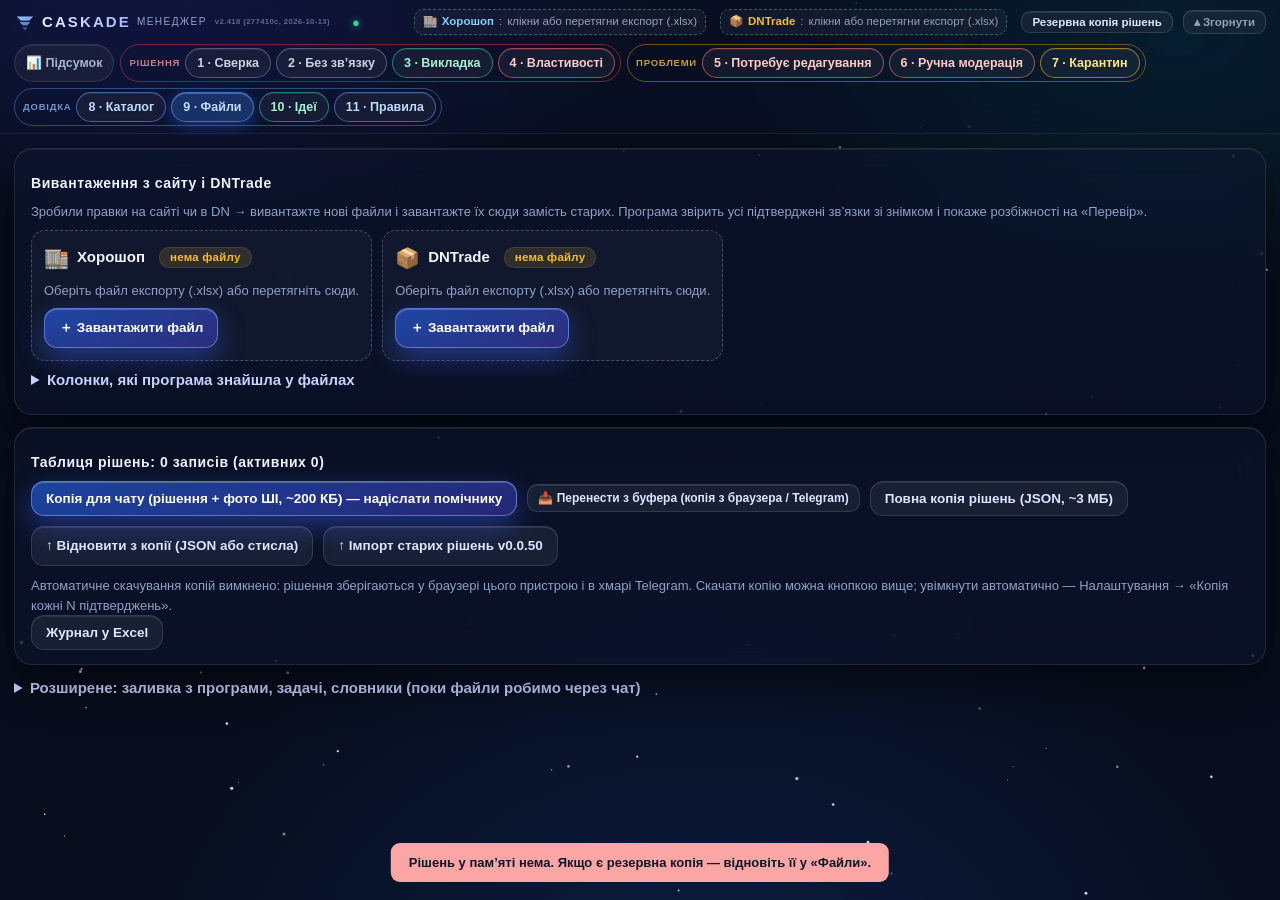
==== index.html @ 722cf9dc "CASKADE v2.418" ====
<!doctype html>
<html lang="uk">
<head>
<meta charset="utf-8">
<meta name="viewport" content="width=device-width, initial-scale=1">
<meta name="robots" content="noindex, nofollow, noarchive, nosnippet">
<title>CASKADE менеджер v2</title>
<style>
*{box-sizing:border-box;margin:0;padding:0}
html{height:100%;background:
  radial-gradient(900px 500px at 12% -8%, rgba(79,70,229,.28), transparent 60%),
  radial-gradient(800px 460px at 92% 4%, rgba(14,165,164,.16), transparent 55%),
  radial-gradient(1000px 700px at 55% 110%, rgba(37,99,235,.18), transparent 60%),
  #070d1c}
body{height:100dvh;display:flex;flex-direction:column;overflow:hidden;background:transparent;color:#f1f5f9;font-size:15px;line-height:1.5;font-family:'Inter','SF Pro Text',-apple-system,'Segoe UI',Roboto,sans-serif}
#starsky{position:fixed;inset:0;z-index:-1;pointer-events:none}
b{font-weight:700}
/* ---- шапка */
.hdr{background:rgba(12,18,36,.42);backdrop-filter:blur(14px) saturate(1.3);-webkit-backdrop-filter:blur(14px) saturate(1.3);border-bottom:1px solid rgba(255,255,255,.07);padding:10px 16px;flex-shrink:0}
.hdr-row{display:flex;align-items:center;gap:10px;flex-wrap:wrap;row-gap:10px}
.hdr h1{font-size:16px;font-weight:800;letter-spacing:.08em;white-space:nowrap;display:flex;align-items:center;gap:8px;cursor:pointer;user-select:none}
.logo-word{background:linear-gradient(90deg,#e0f2fe,#a5b4fc);-webkit-background-clip:text;background-clip:text;color:transparent;font-size:17px;letter-spacing:.14em}
.lamp{display:inline-block;margin-left:8px;font-size:13px;line-height:1;cursor:pointer;color:#34d399;text-shadow:0 0 8px rgba(52,211,153,.8);vertical-align:1px}.lamp.bad{color:#f87171;text-shadow:0 0 10px rgba(248,113,113,.9)}.lamp:hover{transform:scale(1.2)}
.err-ta{width:100%;min-height:260px;font:12px/1.4 ui-monospace,monospace;white-space:pre;resize:vertical}
.drop[data-which=H] b{color:#7dd3fc}.drop[data-which=D] b{color:#fbbf24}
.cloud-dot{display:none;width:8px;height:8px;border-radius:50%;background:#475569}
.cloud-dot.ok{background:#34d399;box-shadow:0 0 8px rgba(52,211,153,.7)}.cloud-dot.bad{background:#f87171}
.hdr h1 .sub{font-weight:400;color:#8fa1c7;font-size:.72em;letter-spacing:.14em}
.hdr h1 .ver{font-weight:600;color:#5b6b8f;font-size:.55em;letter-spacing:.05em;vertical-align:2px;margin-left:6px}
#tabs{display:flex;gap:8px;flex-wrap:wrap}
.tab{background:rgba(255,255,255,.05);border:1px solid rgba(255,255,255,.10);color:#a7b4d4;border-radius:999px;padding:9px 16px;font-size:13px;font-weight:700;cursor:pointer;backdrop-filter:blur(12px);-webkit-backdrop-filter:blur(12px);box-shadow:inset 0 1px 0 rgba(255,255,255,.08);transition:.16s;font-family:inherit;white-space:nowrap}
.tab:hover{background:rgba(255,255,255,.09);color:#e8edff}
.tab.on{background:linear-gradient(160deg,rgba(37,99,235,.6),rgba(59,91,235,.4));border-color:rgba(147,167,255,.6);color:#fff;box-shadow:0 8px 24px rgba(37,99,235,.5), inset 0 1px 0 rgba(255,255,255,.25)}
.tab .cnt{background:rgba(255,255,255,.16);border:1px solid rgba(255,255,255,.14);border-radius:999px;padding:1px 9px;margin-left:8px;font-size:11.5px}
.filebar{display:flex;gap:10px;margin-top:10px;flex-wrap:wrap;align-items:center}
.drop{display:inline-flex;align-items:center;gap:8px;max-width:420px;white-space:nowrap;padding:6px 10px;font-size:12px;border-radius:12px;background:rgba(255,255,255,.045);border:1px dashed rgba(110,231,183,.35);color:#94a3b8;cursor:pointer;overflow:hidden;text-overflow:ellipsis;backdrop-filter:blur(10px)}
.drop.ok{border-style:solid;border-color:#10b981;color:#a7f3d0}
.drop b{color:#e2e8f0}
.drop span{overflow:hidden;text-overflow:ellipsis;min-width:0;flex:1;text-align:left}
.drop input[type=file]{display:none}
.sumline{display:none}
.sumline b{color:#fff}
/* ---- кнопки, поля, бейджі */
.btn{background:rgba(255,255,255,.055);border:1px solid rgba(255,255,255,.12);color:#dde6ff;border-radius:13px;padding:9px 14px;font-size:13.5px;font-weight:700;cursor:pointer;backdrop-filter:blur(12px);-webkit-backdrop-filter:blur(12px);box-shadow:inset 0 1px 0 rgba(255,255,255,.10);transition:.16s;font-family:inherit}
.btn:hover{background:rgba(255,255,255,.10);transform:translateY(-1px);box-shadow:0 8px 20px rgba(0,0,0,.35), inset 0 1px 0 rgba(255,255,255,.14)}
.btn:disabled{opacity:.35;cursor:default;transform:none}
.btn:active{transform:scale(.97);transition:.06s}
.btn,.tab,.chip,.item,.mtab{-webkit-tap-highlight-color:transparent}
.tbl-scroll{overflow-x:auto;max-width:100%}
/* картки файлів на екрані «Файли» */
.files-drops{display:grid;grid-template-columns:1fr 1fr;gap:10px;margin:8px 0}
.drop-card{border:1px dashed rgba(148,163,184,.4);border-radius:14px;padding:12px;background:rgba(255,255,255,.03);display:flex;flex-direction:column;gap:8px;min-width:0;transition:.15s}
.drop-card.ok{border-style:solid;border-color:rgba(16,185,129,.55)}
.drop-card.drag{border-color:#7dd3fc;background:rgba(125,211,252,.08)}
.drop-title{display:flex;align-items:center;gap:8px;font-size:15px}
.drop-ico{font-size:20px}
.drop-name{font-weight:700;overflow-wrap:anywhere}
.drop-btns{display:flex;gap:8px;flex-wrap:wrap}
.drop-btns label.btn{margin:0;display:inline-flex;cursor:pointer}
.drop-btns input[type=file]{display:none}
/* заливка: кроки */
.ustep{margin-top:10px;padding:10px 12px;border-radius:12px;background:rgba(255,255,255,.03);border:1px solid rgba(255,255,255,.08)}
.ustep-h{display:flex;align-items:center;gap:8px;flex-wrap:wrap;margin-bottom:4px}
.ulist{margin:6px 0}
.urow{padding:5px 0;border-bottom:1px solid rgba(255,255,255,.06);overflow-wrap:anywhere}
.urow summary{cursor:pointer}
/* каталог: зелена підкладка — перевірено, червона — проблема */
.item.verified{background:rgba(16,185,129,.16);border-color:rgba(16,185,129,.45)}
.item.bad{background:rgba(239,68,68,.12);border-color:rgba(239,68,68,.45)}
.pair.cat-detail.verified{border-left:4px solid #10b981}
.pair.cat-detail.bad{border-left:4px solid #ef4444}
.cat-bad{margin:6px 0;padding:8px 10px;border-radius:10px;background:rgba(239,68,68,.12);border:1px solid rgba(239,68,68,.45);font-size:13px}
.cat-hist{margin-top:12px}
.urow.undone{opacity:.55;text-decoration:line-through}
.urow.undone .tag{text-decoration:none}
.cat-acts{grid-template-columns:1fr 1fr}
.dash-catalog .dnum{font-size:30px}
.donuts{display:flex;gap:14px;flex-wrap:wrap;margin:6px 0 4px}.donut{display:flex;flex-direction:column;align-items:center;width:150px;text-align:center}.donut-l{font-size:11.5px;color:#cbd5e1;margin-top:2px;line-height:1.25}
.stack{display:flex;height:16px;border-radius:8px;overflow:hidden;background:rgba(255,255,255,.06);margin-top:6px}.stack-seg{height:100%}
.legend{display:flex;flex-wrap:wrap;gap:6px 16px;margin-top:8px;font-size:12.5px}.legend-i{display:flex;align-items:center;gap:6px}.legend-i.muted{opacity:.5}.sw{width:12px;height:12px;border-radius:3px;display:inline-block}
.pgrid{display:grid;grid-template-columns:repeat(auto-fill,minmax(300px,1fr));gap:10px 18px}.prow{cursor:pointer;padding:8px 10px;border-radius:12px;border:1px solid rgba(255,255,255,.06);background:rgba(255,255,255,.025)}.prow:hover{border-color:rgba(129,140,248,.45)}.prow.done{opacity:.7}.prow-t{display:flex;justify-content:space-between;gap:8px;font-size:13.5px}.prow-n{white-space:nowrap;font-weight:800}.dbar>div.warnbar{background:#f87171}
body.mobile .donut{width:calc(50% - 7px)}body.mobile .pgrid{grid-template-columns:1fr}
.picker{display:flex;flex-direction:column;gap:6px;margin:6px 0}
.picker .inp{width:100%}
.picker-list{display:flex;flex-direction:column;gap:4px}
.picker-item{text-align:left;white-space:normal}
.picker-chosen:empty{display:none}
/* екран «Правила» */
.rule{display:flex;gap:12px;padding:10px 0;border-bottom:1px solid rgba(255,255,255,.06)}
.rule:last-child{border-bottom:none}
.rule-n{flex:none;width:30px;height:30px;border-radius:50%;background:rgba(59,130,246,.22);display:flex;align-items:center;justify-content:center;font-weight:900;font-size:13px}
.rule-body{min-width:0;flex:1}
.rule-t{font-weight:800;font-size:14.5px}
.rule-d{font-size:13.5px;line-height:1.55;color:#dbe4ff;margin-top:2px}
.rule-s{margin-top:3px}
/* дії у картці товару DN без сайту */
.dn-acts{grid-template-columns:1fr auto}
.btn-find-card{font-size:15px}
.btn-primary,.btn.pri{background:linear-gradient(160deg,rgba(37,99,235,.62),rgba(79,70,229,.42));border-color:rgba(147,167,255,.55);color:#fff;box-shadow:0 10px 26px rgba(59,91,235,.45), inset 0 1px 0 rgba(255,255,255,.22)}
.btn-confirm,.btn.grn{background:linear-gradient(160deg,rgba(5,150,105,.6),rgba(13,148,136,.42));border-color:rgba(110,231,183,.45);color:#fff;box-shadow:0 10px 26px rgba(13,148,136,.42), inset 0 1px 0 rgba(255,255,255,.22)}
.btn-wrong{background:linear-gradient(160deg,rgba(220,38,38,.55),rgba(185,28,28,.4));border-color:rgba(252,165,165,.5);color:#fff;box-shadow:0 10px 26px rgba(185,28,28,.35), inset 0 1px 0 rgba(255,255,255,.2)}
.btn-exclude{border-color:rgba(248,113,113,.45);color:#fca5a5}
.btn-undo{color:#94a3b8}
.btn-small{padding:6px 10px;font-size:12px;border-radius:10px}
.btn.on{background:linear-gradient(160deg,rgba(37,99,235,.62),rgba(79,70,229,.42));color:#fff}
.btn-close{border:none;background:none;font-size:18px;box-shadow:none}
.chip{padding:7px 12px;border:1px solid rgba(255,255,255,.10);border-radius:999px;font-size:12px;font-weight:700;cursor:pointer;background:rgba(255,255,255,.05);color:#cbd5e1;font-family:inherit;white-space:nowrap}
.chip.on{background:#10b981;color:#fff;border-color:#10b981}
.chips{display:flex;gap:6px;flex-wrap:wrap}
.inp,select,textarea,input[type=date],input[type=number]{background:rgba(255,255,255,.05);border:1px solid rgba(255,255,255,.12);border-radius:12px;padding:9px 12px;color:#f1f5f9;font-size:13.5px;outline:none;font-family:inherit;min-width:120px}
.inp:focus,textarea:focus{border-color:rgba(129,140,248,.7);box-shadow:0 0 0 3px rgba(99,102,241,.22)}
select option{background:#111c33;color:#f1f5f9}
input[type=file]{color:#94a3b8;font-size:12px}
label{display:inline-flex;gap:6px;align-items:center;margin:3px 8px 3px 0;flex-wrap:wrap;color:#cbd5e1;font-size:13px}
.muted{color:#8fa1c7}.small{font-size:13px}.mono{font-family:ui-monospace,Menlo,Consolas,monospace}
.warn{color:#fbbf24}.error{color:#f87171}.ok{color:#34d399}
.tag,.st{display:inline-block;border-radius:999px;padding:3px 10px;font-size:11.5px;font-weight:800;letter-spacing:.02em;border:1px solid rgba(255,255,255,.10);background:rgba(148,163,184,.13);color:#cbd5e1;margin-left:6px;line-height:1.2;white-space:nowrap}
.tag-susp{background:rgba(251,191,36,.13);color:#fbbf24}
.tag-confirmed,.tag-listed{background:rgba(16,185,129,.15);color:#34d399}
.tag-fact,.tag-legacy,.tag-picked{background:rgba(59,130,246,.18);color:#93c5fd}
.tag-excl,.tag-confirmed-lost,.tag-legacy-lost{background:rgba(239,68,68,.15);color:#f87171}
.tag-listing,.tag-program{background:rgba(124,58,237,.25);color:#c4b5fd}
.tag-photofix{background:rgba(180,83,9,.2);color:#fbbf24}
.pair-multi{color:#fca5a5;margin-top:4px;flex-basis:100%}
.dn-multi{display:grid;grid-template-columns:repeat(auto-fit,minmax(130px,1fr));gap:8px}.dn-multi .photo-main{max-height:300px}.dn-multi-one .small{text-align:center;margin-top:4px;color:#cbd5e1}
.multi-q{margin:8px 0 4px;padding:10px 12px;border-radius:12px;border:1px solid rgba(248,113,113,.6);background:rgba(239,68,68,.10)}.multi-q.ok{border-color:rgba(52,211,153,.6);background:rgba(16,185,129,.10)}.multi-q .btn-row{display:flex;gap:8px;flex-wrap:wrap;margin-top:8px}.btn-multi-ok.on{border-color:#34d399;color:#6ee7b7}.pair.multi-alert .multi-q{box-shadow:0 0 0 2px rgba(248,113,113,.7)}
.cs-multi{display:flex;gap:8px;flex-wrap:nowrap;justify-content:center;height:calc(100vh - 360px);min-height:260px}.cs-multi .photo-stage{width:auto;flex:1 1 0;min-width:0;height:100%;min-height:0}
body.mobile .cs-multi{height:calc(var(--tg-viewport-stable-height,100vh) - 420px);min-height:180px}
.tag-mixup{background:rgba(239,68,68,.2);color:#fca5a5}
.twin-block{text-align:center;border-width:2px}.twin-title{font-size:15px;margin-bottom:4px}.twin-text{margin:4px auto;max-width:900px;line-height:1.5}.twin-text .tag{margin-left:6px}.twin-other{display:flex;flex-direction:column;align-items:center;gap:4px;margin:8px 0}.twin-thumbs{justify-content:center}.twin-thumbs .photo-thumb{width:72px;height:90px}.twin-thumbs .photo-thumb img{width:72px;height:90px}.twin-hint{max-width:820px;margin:4px auto 8px}.twin-cols{display:flex;gap:14px;justify-content:center;flex-wrap:wrap}.twin-col{flex:1 1 300px;max-width:420px;border:1px solid rgba(255,255,255,.12);border-radius:12px;padding:8px 10px;display:flex;flex-direction:column;gap:6px;background:rgba(255,255,255,.03)}.twin-col.this{border-color:rgba(125,211,252,.5)}.twin-col-h b{font-size:14px}.twin-col .btn{width:100%}.btn-dupe{background:rgba(239,68,68,.15);border-color:rgba(248,113,113,.6);color:#fecaca}.btn-bad{background:rgba(250,204,21,.12);border-color:rgba(250,204,21,.5);color:#fde68a}.btn-women{background:rgba(16,185,129,.12);border-color:rgba(52,211,153,.6);color:#a7f3d0}.twin-women{margin-top:10px}.twin-block .twin-row{padding:8px 0;border-top:1px solid rgba(255,255,255,.08)}.twin-block .twin-row:first-child{border-top:0}.twin-info{display:flex;gap:12px;align-items:center;justify-content:center;flex-wrap:wrap}.twin-info>div{max-width:820px}.twin-thumb{width:96px;height:116px;flex:0 0 auto}.twin-thumb img{width:96px;height:116px;object-fit:cover;border-radius:8px}.twin-block .btn-row{justify-content:center}.twin-block.shake{animation:twinshake .6s}@keyframes twinshake{0%,100%{transform:translateX(0)}20%,60%{transform:translateX(-6px)}40%,80%{transform:translateX(6px)}}body:not(.mobile) #screen > .pair > .twin-block{flex:0 0 auto}
.more-grid{display:grid;grid-template-columns:repeat(auto-fit,minmax(230px,1fr));gap:10px;margin-bottom:8px}.more-opt{border:1px solid rgba(255,255,255,.12);border-radius:12px;padding:10px 12px;display:flex;flex-direction:column;gap:6px;background:rgba(255,255,255,.03)}.more-opt b{font-size:13.5px}.more-opt .excl-wrap{display:flex;flex-direction:column;gap:6px;align-items:flex-start}.more-opt .excl-wrap .inp{width:100%}.opt-excl{border-color:rgba(248,113,113,.4)}.opt-site{border-color:rgba(148,163,184,.4)}.opt-todn{border-color:rgba(52,211,153,.4)}.btn-todn{background:rgba(16,185,129,.12);border-color:rgba(52,211,153,.6);color:#a7f3d0}
.item.gone{opacity:.55}.item.gone .inm{text-decoration:line-through}.fix-detail.gone{opacity:.7}
.fd-thumbs{display:flex;flex-wrap:wrap;gap:6px;margin:6px 0}.fd-thumbs .photo-thumb{width:64px;height:80px}.fd-thumbs .photo-thumb img{width:64px;height:80px;object-fit:cover;border-radius:6px}
.list h2.h2-twin{color:#f87171}
.list h2.h2-fix{color:#fca5a5}.list h2.h2-fix-note{color:#fcd34d}.list h2.h2-fix-attrsDone{color:#86efac}.fix-nav{display:flex;gap:8px;align-items:center;margin-bottom:8px}
.color-line{margin:6px 0 2px;font-size:13.5px}.color-line .c-color{font-size:15px;padding:2px 8px;border-radius:8px;background:rgba(255,255,255,.08)}.color-line.ok .c-color{background:rgba(16,185,129,.18);color:#6ee7b7}.color-line.error .c-color{background:rgba(239,68,68,.18);color:#fca5a5}
.attr-block{margin:8px 0;padding:10px 12px;border-radius:12px;border:1px solid rgba(251,191,36,.45);background:rgba(251,191,36,.07)}.attr-block.pending{border-color:rgba(248,113,113,.6);background:rgba(239,68,68,.08)}.attr-h{margin-bottom:6px}.attr-row{padding:6px 0;border-top:1px solid rgba(255,255,255,.06)}.attr-row.decided{opacity:.85}.attr-t{margin-bottom:4px}.attr-site{color:#7dd3fc}.attr-dn{color:#c4b5fd}.attr-btns{display:flex;gap:8px;flex-wrap:wrap;align-items:center}.attr-new-wrap{display:inline-flex;gap:6px;align-items:center}.attr-new{width:260px;padding:6px 10px;font-size:13px}
body:not(.mobile) #screen > .pair > .attr-block{flex:0 0 auto}
.tab.c-grey{border-color:rgba(148,163,184,.45);color:#cbd5e1}.tab.c-green{border-color:rgba(52,211,153,.55);color:#a7f3d0}.tab.c-yellow{border-color:rgba(251,191,36,.55);color:#fde68a}.tab.c-blue{border-color:rgba(96,165,250,.55);color:#bfdbfe}.tab.c-red{border-color:rgba(248,113,113,.6);color:#fecaca}
.tab.on.c-green{background:rgba(16,185,129,.25)}.tab.on.c-yellow{background:rgba(217,119,6,.28)}.tab.on.c-red{background:rgba(239,68,68,.28)}.tab.on.c-blue{background:rgba(59,130,246,.3)}.tab.on.c-grey{background:rgba(100,116,139,.35)}
.mtab.c-green .ico,.mrow.c-green .ico{color:#34d399}.mtab.c-yellow .ico,.mrow.c-yellow .ico{color:#fbbf24}.mtab.c-red .ico,.mrow.c-red .ico{color:#f87171}.mtab.c-blue .ico,.mrow.c-blue .ico{color:#60a5fa}.mtab.c-grey .ico,.mrow.c-grey .ico{color:#94a3b8}
.tag-note{background:rgba(217,119,6,.22);color:#fcd34d;max-width:100%;white-space:normal}
.item.noted{border-color:rgba(252,211,77,.55)}
.btn-fixflag.on-note,.btn-note.on-note{border-color:rgba(252,211,77,.7);color:#fcd34d}
.note-ta{width:100%;min-height:96px;resize:vertical;font-family:inherit;font-size:15px}
.note-box{display:flex;flex-direction:column;gap:10px;min-width:min(520px,90vw)}
.note-btns{display:flex;gap:8px;flex-wrap:wrap}
.btn-help{padding:2px 9px;font-size:12px;border-radius:999px;margin-left:6px;color:#7dd3fc;border-color:rgba(125,211,252,.5);vertical-align:middle;line-height:1.4}.help-text p{margin:0 0 10px;font-size:14px;line-height:1.5}
.note-banner{margin:6px 0 12px;padding:12px 16px;border-radius:14px;border:2px solid #fcd34d;background:rgba(252,211,77,.10);cursor:pointer;box-shadow:0 0 0 4px rgba(252,211,77,.08)}.note-banner.done{border-color:#34d399;background:rgba(52,211,153,.08);cursor:default}.note-banner-l{font-size:11px;letter-spacing:.14em;font-weight:900;color:#fcd34d}.note-banner.done .note-banner-l{color:#6ee7b7}.note-banner-t{font-size:24px;font-weight:800;line-height:1.25;color:#fef3c7;margin:4px 0;white-space:pre-wrap}
body.mobile .note-banner-t{font-size:20px}
.note-text{margin:6px 0 10px;padding:10px 12px;border-radius:10px;background:rgba(217,119,6,.12);border:1px solid rgba(252,211,77,.45);font-size:14px;white-space:pre-wrap}
.fd-linked{margin:8px 12px 0;padding:8px 10px;border-radius:12px;border:1px solid rgba(248,113,113,.55);background:rgba(239,68,68,.08)}.fd-linked-title{font-size:13px;font-weight:700;color:#fca5a5;margin-bottom:6px}.fd-linked .photo-linked{max-height:34vh}
.fd-suggest{padding:4px 8px 8px;font-size:13px;color:#fcd34d}.fd-suggest a{color:#fde68a;font-weight:700}
.btn-photofix.on-photofix{background:#b45309;color:#fff;border-color:#b45309}
/* ---- тіло: список ліворуч, картка праворуч */
.body{flex:1;display:flex;min-height:0;width:100%}
.left{flex:0 0 clamp(340px,40%,620px);min-width:300px;max-width:75vw;border-right:1px solid #1d2a45;display:flex;flex-direction:column;min-height:0}
.body.noleft .left,.body.noleft #colResize{display:none}
#colResize{flex:0 0 7px;cursor:col-resize;background:linear-gradient(90deg,transparent 40%,rgba(255,255,255,.14) 50%,transparent 60%)}
#colResize:hover{background:linear-gradient(90deg,transparent 30%,rgba(129,140,248,.55) 50%,transparent 70%)}
.left-top{padding:10px 12px;display:flex;flex-direction:column;gap:8px}
.left-top .inp{width:100%;font-size:15px;padding:12px 15px;border-radius:14px}
.list{flex:1;overflow-y:auto;padding:0 8px 12px}
.list h2{font-size:11px;font-weight:800;letter-spacing:.08em;text-transform:uppercase;color:#7dd3fc;padding:12px 6px 6px}
.item{display:flex;gap:12px;padding:11px 12px;margin:0 0 7px;align-items:center;cursor:pointer;background:rgba(17,26,48,.5);border:1px solid rgba(255,255,255,.07);border-radius:15px;backdrop-filter:blur(10px);transition:.15s}
.item:hover{border-color:rgba(129,140,248,.45);transform:translateY(-1px);box-shadow:0 10px 24px rgba(0,0,0,.35)}
.item.sel{border-color:rgba(129,140,248,.8);box-shadow:0 0 0 2px rgba(99,102,241,.35), 0 12px 28px rgba(79,70,229,.3)}
.item.excluded{opacity:.55}
.item.mixed{border-color:rgba(248,113,113,.45)}
.list h2.h2-mixed{color:#fca5a5}
.item.doubt{border-color:rgba(251,146,60,.6)}.list h2.h2-doubt{color:#fdba74}
.item.red-rows{border-color:rgba(248,113,113,.7);border-style:dashed}
.list h2.h2-red{color:#f87171}
.task-red b{color:#f87171}
.item .photo{width:84px;height:104px;flex:none;border-radius:10px}
.item .info{flex:1;min-width:0}
.inm{font-size:14.5px;font-weight:700;line-height:1.3}
.isub{font-size:12px;color:#7d8aa0;margin-top:2px;line-height:1.45}
.item .st{margin-left:auto;flex-shrink:0}
.right{flex:1;overflow-y:auto;padding:14px;min-width:0}
.hint{padding:40px 20px;text-align:center;color:#64748b;font-size:14px;line-height:1.8}
/* ---- панелі */
section,.panel,.pair,.batch{background:rgba(15,23,44,.55);border:1px solid rgba(255,255,255,.09);border-radius:18px;backdrop-filter:blur(20px) saturate(1.35);-webkit-backdrop-filter:blur(20px) saturate(1.35);box-shadow:0 18px 44px rgba(0,0,0,.45), inset 0 1px 0 rgba(255,255,255,.07);padding:14px 16px;margin-bottom:12px}
.pair{padding:12px 16px 0;position:relative}
.pair.suspicious{border-color:rgba(251,191,36,.45)}
.pair.status-confirmed{border-left:4px solid #10b981}
.pair-head{display:flex;gap:6px;align-items:center;flex-wrap:wrap;font-size:15px;border-bottom:1px solid rgba(255,255,255,.08);padding-bottom:9px;margin-bottom:11px}
/* головна частина: фото + бокова колонка з таблицею */
.pair-photos{display:grid;grid-template-columns:1fr 1fr;gap:14px;min-width:0}
.pair-data{display:grid;grid-template-columns:minmax(0,1fr) minmax(0,1fr);gap:10px;align-items:start;margin-top:12px}
.pair-data .sizes-wrap{grid-column:1/-1}
.pair-data .others,.pair-data .sibs,.pair-data .tbl-scroll,.pair-data .pair-photos,.pair-data .cat-prices,.pair-data .cat-hist,.pair-data .cat-bad,.pair-data .btn-row,.pair-data .mp-photos,.pair-data .after-line,.pair-data .q-history,.pair-data .edit-box{grid-column:1/-1}
.side-title{font-size:15px;font-weight:900;letter-spacing:.12em;color:#7dd3fc;margin-bottom:2px}
.side-name{font-size:14px;color:#e2e8f0;margin-bottom:8px;white-space:nowrap;overflow:hidden;text-overflow:ellipsis}
.pair-sides{display:grid;grid-template-columns:1fr 1fr;gap:14px}
.side{border:1px solid rgba(255,255,255,.08);border-radius:14px;padding:10px;background:rgba(255,255,255,.02);min-width:0}
.side-dn .side-title{color:#c4b5fd}
.photo{background:#0b1120;display:flex;align-items:center;justify-content:center;overflow:hidden;border-radius:12px}
.photo img{max-width:100%;max-height:100%;object-fit:contain;cursor:zoom-in}
.photo-main{width:100%;aspect-ratio:3/4;max-height:calc(100vh - 420px);min-height:180px}
.pair-btns .kbd-hint{display:none}.pair{padding-top:8px;margin-bottom:4px}.multi-q .small{display:none}.multi-q.twin-block .small{display:block}.multi-q.twin-block .twin-text .tag{display:inline-block}.multi-q b{font-size:13.5px}
/* Пара під будь-який екран (21.09.2026): на комп’ютері картка пари розтягується на всю висоту, фото займають усе вільне місце, таблиця — знизу з власною прокруткою. */
body:not(.mobile) #screen:has(> .pair){display:flex;flex-direction:column}
body:not(.mobile) #screen > .pair{flex:1 1 auto;display:flex;flex-direction:column;min-height:0}
body:not(.mobile) #screen > .pair > .pair-photos{flex:1 1 auto;min-height:330px}
body:not(.mobile) #screen > .pair > .pair-photos > .side{display:flex;flex-direction:column;min-height:0}
body:not(.mobile) #screen > .pair > .pair-photos > .side > .side-title,body:not(.mobile) #screen > .pair > .pair-photos > .side > .side-name,body:not(.mobile) #screen > .pair > .pair-photos > .side > .under-photo,body:not(.mobile) #screen > .pair > .pair-photos > .side > .pair-multi,body:not(.mobile) #screen > .pair > .pair-photos > .side > .small{flex:0 0 auto;min-height:1.3em}
body:not(.mobile) #screen > .pair > .pair-photos > .side > .photo-main,body:not(.mobile) #screen > .pair > .pair-photos > .side > .dn-multi{flex:1 1 auto;min-height:0;height:auto;max-height:none;aspect-ratio:auto}
body:not(.mobile) #screen > .pair > .pair-photos > .side > .dn-multi .photo-main{height:100%;max-height:none;aspect-ratio:auto}
body:not(.mobile) #screen > .pair > .pair-data,body:not(.mobile) #screen > .pair > .multi-q,body:not(.mobile) #screen > .pair > .note-banner,body:not(.mobile) #screen > .pair > .pair-head{flex:0 0 auto}
body:not(.mobile) #screen > .pair > .pair-btns{flex:0 0 auto;margin-top:auto}
.pair-data{margin-top:6px}.under-photo{padding:3px 0;gap:6px 14px;flex-wrap:nowrap;white-space:nowrap;overflow:hidden;min-height:34px;align-items:center}.under-photo .thumbs{display:inline-flex;gap:3px;margin-left:auto}.under-photo .thumbs .photo-thumb{width:24px;height:30px}.side .side-name{white-space:nowrap;overflow:hidden;text-overflow:ellipsis}.under-photo .color-line .small{display:none}.under-photo .color-line.error .c-color::after{content:' ⚠'}.under-photo .color-line.ok .c-color::after{content:' ✓'}.under-photo .color-line{margin:0;display:inline-flex;align-items:center;gap:4px}.under-photo .color-line .c-color{font-size:13px;padding:1px 7px}
.side .side-name{font-size:13px}.pair-photos .thumbs .photo-thumb{width:34px;height:42px}.pair-head{padding:6px 0}.multi-q{padding:8px 12px}.multi-q .small{line-height:1.3}
.photo-stage{width:100%;height:calc(100vh - 360px);min-height:260px}
.photo-small{width:74px;height:88px;flex:none}
.photo-other{width:100px;height:124px}
.photo-thumb{width:44px;height:54px;flex:none;border-radius:6px}
.thumbs{display:flex;gap:4px;margin-top:6px}
.nophoto{color:#64748b;font-size:11px;padding:4px;text-align:center;overflow:hidden}
.under-photo{margin-top:8px;font-size:14px;line-height:1.8;display:flex;flex-wrap:wrap;gap:2px 0}
.under-photo .kv{white-space:nowrap;padding:0 14px;border-left:1px solid rgba(255,255,255,.18)}
.under-photo .kv:first-child{padding-left:0;border-left:none}
.under-photo .lbl{color:#94a3b8;margin-right:6px;font-weight:600}
.kv-val{cursor:copy;padding:1px 6px;border-radius:6px;font-size:15px}
.kv-val:hover{background:rgba(255,255,255,.08)}
.c-sku{color:#34d399}.c-bc{color:#fb923c}.c-code{color:#7dd3fc}
a{color:#7dd3fc}a:hover{color:#bae6fd}
.under-photo .small{flex-basis:100%}
.tbl{border-collapse:collapse;width:100%;margin-top:0;font-size:14px;border-radius:12px;overflow:hidden}
.tbl th{color:#9fb0cc;text-align:left;padding:8px 10px;border-bottom:1px solid #263450;font-size:12.5px;font-weight:800;letter-spacing:.04em;background:rgba(255,255,255,.05)}
.tbl td{padding:8px 10px;border-bottom:1px solid #16233c;vertical-align:top}
.sizes-wrap{background:rgba(255,255,255,.02);border:1px solid rgba(255,255,255,.08);border-radius:14px;padding:8px}
.sizes td{font-family:ui-monospace,Menlo,monospace;font-size:13px;line-height:1.35;padding:5px 8px}
.sizes2 .th-dn{color:#c4b5fd;letter-spacing:.08em;text-align:center}.sizes2 .th-h{color:#7dd3fc;letter-spacing:.08em;text-align:center}.sizes2 .th-cols th{font-weight:600;color:#94a3b8;font-size:11px}
.sizes2{table-layout:fixed;width:100%}.sizes2 .c-mid,.sizes2 .th-mid{text-align:center;border-left:2px solid rgba(255,255,255,.12);border-right:2px solid rgba(255,255,255,.12)}.sizes2 .c-mid .c-status{font-size:12px;margin-top:2px}.sizes2 .col-h-first,.sizes2 .th-h-col{padding-left:10px}.sizes2 td.col-h-first,.sizes2 td.h-cell:first-of-type{padding-left:10px}
.sizes2 .c-mid select{max-width:100%}
.sizes2 .dn-cell{color:#f1f5f9}.sizes2 .h-cell{color:#e2e8f0}.sizes2 .h-cell.h-ok{color:#34d399}.sizes2 .h-cell.h-bad{color:#f87171}
.sizes-wrap{max-height:28vh;overflow:auto}.sizes-wrap .sizes thead th{position:sticky;top:0;background:#111a30;z-index:1}
.sizes .c-size b{font-size:17px;font-family:'Inter',system-ui,sans-serif}
.sizes .c-status{font-family:'Inter',system-ui,sans-serif;font-size:14px;font-weight:700}
.sizes .st-збіг .c-status{color:#34d399}
.sizes .st-штрихкод-DN-сайт .c-status,.sizes .st-створити-на-сайті .c-status,.sizes .st-створити-29-код- .c-status{color:#93c5fd}
.sizes .st-undefined .c-status,.sizes .st-undefined .c-size{color:#f87171}
.sizes .st-нема-в-DN .c-status,.sizes .st-нема-в-DN-29-код- .c-status,.sizes .st-без-розміру .c-status{color:#64748b}
.sizes select{padding:5px 8px;font-size:12px;min-width:0;border-radius:8px}
/* кнопки — закріплені внизу правої панелі */
.pair-btns{position:sticky;bottom:0;z-index:6;display:grid;grid-template-columns:1fr 1fr;gap:9px;margin:12px -16px 0;padding:10px 16px 12px;background:rgba(10,16,32,.92);backdrop-filter:blur(16px);border-top:1px solid rgba(255,255,255,.08);border-radius:0 0 18px 18px;align-items:center}
.pair-btns .btn{width:100%;padding:12px 10px;text-align:center;font-size:14px}
.pair-btns .btn-confirm{font-size:15px}
.pair-btns .pair-quick{grid-column:1/-1;display:flex;gap:8px;justify-content:center;flex-wrap:wrap;margin-top:-2px}.pair-btns .pair-quick .btn{width:auto;padding:7px 12px;font-size:12.5px}
body.mobile .pair-btns .pair-quick .btn{padding:8px 12px;font-size:13px;flex:1 1 0}
.pair-more{display:grid;grid-template-columns:1fr 1fr;gap:9px;margin-top:10px;align-items:center}
.pair-more .excl-wrap{display:flex;gap:6px;align-items:center}
.pair-more .excl-wrap .inp{flex:1;min-width:0}
.pair-more .btn-row{display:flex;gap:8px;align-items:center;justify-content:flex-end;flex-wrap:wrap}
.pair-more .btn-row .btn{padding:8px 12px;font-size:12.5px}
.confirm-stage{position:fixed;inset:0;z-index:9500;background:rgba(4,8,20,.96);display:flex;flex-direction:column;padding:16px 24px;gap:10px}
.photo-first .photo-stage{height:calc(100vh - 190px)}.photo-first .cs-multi{height:calc(100vh - 190px)}body.mobile .photo-first .photo-stage,body.mobile .photo-first .cs-multi{height:calc(var(--tg-viewport-stable-height,100vh) - 300px)}.cs-compact .cs-photos{flex:0 0 auto}.cs-compact .photo-stage,.cs-compact .cs-multi{height:22vh;min-height:120px}.cs-compact .cs-lines{max-height:none;flex:1}
.cs-head{font-size:20px}
.cs-photos{display:grid;grid-template-columns:1fr 1fr;gap:20px;flex:1;min-height:0}
.cs-side{display:flex;flex-direction:column;min-height:0}
.cs-lines{max-height:26vh;overflow:auto;background:rgba(255,255,255,.04);border-radius:10px;padding:4px 8px}
.cs-table td,.cs-table th{padding:5px 10px;font-size:14px}
.cs-same td{color:#cbd5e1}.cs-fix{background:rgba(251,191,36,.08)}.cs-fix .cs-status{color:#fbbf24;font-weight:700}.cs-same .cs-status{color:#34d399;font-weight:700}.cs-new .cs-status,.cs-new29 .cs-status{color:#93c5fd;font-weight:700}
.cs-stat{margin-left:auto;font-size:14px;font-weight:700}
.cs-head{display:flex;align-items:center;gap:8px;flex-wrap:wrap}
.cs-btns{display:grid;grid-template-columns:1fr 1fr;gap:12px}
.cs-btns .btn{padding:16px;font-size:17px}
.dnum{font-size:34px;font-weight:900;line-height:1.1;margin:6px 0}
.dbar{height:8px;border-radius:6px;background:rgba(255,255,255,.07);overflow:hidden;margin-top:4px}.dbar>div{height:100%;border-radius:6px;background:#94a3b8}.dbar>.ok{background:#10b981}.dbar>.pri{background:#3b82f6}
.dstep{display:flex;gap:12px;align-items:center;padding:9px 0;border-bottom:1px solid rgba(255,255,255,.06)}.dstep.done{opacity:.55}
.dstep-n{width:30px;height:30px;border-radius:50%;background:rgba(59,130,246,.25);display:flex;align-items:center;justify-content:center;font-weight:900;flex:none}
.dstep-body{flex:1;min-width:0}.dstep-title{font-size:14.5px;font-weight:700}
.dgrid{display:grid;grid-template-columns:repeat(auto-fill,minmax(230px,1fr));gap:10px}
.dcell{background:rgba(255,255,255,.03);border:1px solid rgba(255,255,255,.08);border-radius:14px;padding:10px 12px}
.dsub{font-size:10.5px;letter-spacing:.09em;color:#8fa1c7;font-weight:800;text-transform:uppercase}.dbig{font-size:26px;font-weight:900;line-height:1.2}
.tbl tr.warn td{color:#fbbf24}
.task{padding:6px 0;border-bottom:1px solid rgba(255,255,255,.06)}
.pair-nav.flow{background:rgba(16,185,129,.12);border:1px solid rgba(16,185,129,.4);border-radius:12px;padding:8px 12px}
.flow-title{color:#34d399;letter-spacing:.1em}
.pair-nav{display:flex;gap:8px;align-items:center;margin-bottom:8px}
.pair-nav .muted{margin-left:auto}
.pair-msg{grid-column:1/-1;min-height:0;font-size:13px}
.kbd-hint{grid-column:1/-1;text-align:center}
.pair-msg:empty{display:none}
.junk{margin-top:6px;font-size:13px;background:rgba(239,68,68,.08);border:1px solid rgba(239,68,68,.45);border-radius:10px;padding:6px 10px}
.junk-row{display:flex;flex-wrap:wrap;align-items:center;gap:6px;margin-top:6px;padding:6px 8px;border-radius:8px;background:rgba(239,68,68,.16);border:1px solid rgba(239,68,68,.55)}
.junk-row.decided{background:rgba(148,163,184,.08);border-color:rgba(148,163,184,.3)}
.junk-row.junk-nobc{background:rgba(148,163,184,.06);border-color:rgba(148,163,184,.25)}
.junk-btns{margin-left:auto;display:flex;gap:6px}
.btn-junk-clear.on{background:linear-gradient(160deg,rgba(239,68,68,.7),rgba(190,24,93,.5));color:#fff}
.btn-junk-keep.on{background:linear-gradient(160deg,rgba(16,185,129,.7),rgba(5,150,105,.5));color:#fff}
.pair.junk-alert .junk{box-shadow:0 0 0 2px rgba(239,68,68,.7)}
.cs-keep td{background:rgba(148,163,184,.08)}
.mp-card{margin-top:8px;padding:8px 10px;border-radius:12px;background:rgba(255,255,255,.04);border:1px solid rgba(239,68,68,.35)}
.mp-card.mp-done{border-color:rgba(16,185,129,.35)}
.mp-head{display:flex;flex-wrap:wrap;align-items:center;gap:6px}
.mp-photos{display:flex;flex-wrap:wrap;gap:10px;margin-top:6px}
.mp-opt{flex:1 1 180px;max-width:260px;padding:6px;border-radius:10px;border:1px solid rgba(255,255,255,.1);display:flex;flex-direction:column;gap:4px}
.mp-opt.on{border-color:rgba(16,185,129,.6);background:rgba(16,185,129,.08)}
.mp-thumb{width:100%;height:160px}.mp-thumb img{width:100%;height:100%;object-fit:contain}
.cs-clear{background:rgba(148,163,184,.08)}.cs-clear .cs-status{color:#cbd5e1}
.disc-note{grid-column:1/-1;background:rgba(148,163,184,.08);border:1px solid rgba(148,163,184,.25);border-radius:12px;padding:8px 10px;font-size:13.5px}
.sibs{background:rgba(59,130,246,.08);border:1px solid rgba(59,130,246,.3);border-radius:12px;padding:8px 10px}
.sib{display:flex;justify-content:space-between;align-items:center;gap:8px;padding:4px 0;font-size:12.5px}
.others{background:rgba(251,191,36,.08);border:1px solid rgba(251,191,36,.3);border-radius:12px;padding:8px 10px}
.others-list{display:flex;gap:10px;flex-wrap:wrap;margin-top:6px}
.other{display:flex;flex-direction:column;gap:4px;width:104px;align-items:flex-start}
@media (max-width:1100px){.pair-data{grid-template-columns:1fr}}
/* ---- підбір (finder) */
.finder{margin-top:12px;background:rgba(20,32,58,.7);border:1px solid #1d2a45;border-radius:14px;overflow:hidden}
.finder .fh{padding:10px 12px;font-size:15px;font-weight:800;display:flex;gap:10px;align-items:center}
.finder .fh .fd-close{margin-left:auto}
.fd-body{display:grid;grid-template-columns:minmax(360px,42%) 7px 1fr;gap:8px;padding:0 12px 12px;min-height:0}
.fd-resize{cursor:col-resize;border-radius:4px;background:linear-gradient(90deg,transparent 40%,rgba(255,255,255,.18) 50%,transparent 60%)}
.fd-resize:hover{background:linear-gradient(90deg,transparent 30%,rgba(129,140,248,.6) 50%,transparent 70%)}
.fd-left{display:flex;flex-direction:column;min-height:0}
.fd-left .inp{width:100%;margin:0 0 8px;border:2px solid #3b82f6;font-size:15px}
.fd-list{overflow-y:auto;max-height:calc(100vh - 300px)}
.fd-item{display:flex;gap:10px;padding:8px 10px;align-items:center;border:1px solid rgba(255,255,255,.07);border-radius:12px;margin-bottom:6px;cursor:pointer;background:rgba(17,26,48,.5)}
.fd-item:hover{border-color:rgba(129,140,248,.45)}
.fd-item.sel{border-color:#fb923c;box-shadow:0 0 0 2px rgba(251,146,60,.35)}
.fd-item.nomatch{opacity:.5}
.fd-item .photo-small{width:56px;height:68px}
.fd-item .pick-info b{font-size:14px}
.fd-right{min-width:0;display:flex;flex-direction:column;gap:10px}
.fd-photos{display:grid;grid-template-columns:1fr 1fr;gap:12px}
.fd-right .pair-btns{position:static;margin:0;padding:0;background:none;border:none}
.pair.status-picked{border:2px solid #fb923c;box-shadow:0 0 0 3px rgba(251,146,60,.25)}
@media (max-width:1100px){.fd-body{grid-template-columns:1fr !important}.fd-resize{display:none}}
.finder .inp{width:calc(100% - 24px);margin:0 12px 10px;border:2px solid #3b82f6;font-size:15px}
.pick-list{max-height:60vh;overflow-y:auto}
.pick-item,.card-item{display:flex;gap:12px;padding:9px 12px;border-top:1px solid #1d2a45;align-items:center}
.card-item{background:rgba(17,26,48,.5);border:1px solid rgba(255,255,255,.07);border-radius:15px;margin-bottom:7px}
.pick-item.nomatch{opacity:.5}
.pick-info{flex:1;min-width:0}
.btn-col{display:flex;flex-direction:column;gap:5px;flex-shrink:0}
.rank-0{border-left:4px solid #34d399}.rank-1{border-left:4px solid #3b82f6}.rank-2{border-left:4px solid #fbbf24}
.row-item{padding:6px 0;border-bottom:1px solid #16233c;font-size:13px}
.paged-foot{display:flex;gap:8px;align-items:center;padding:10px 6px;color:#60a5fa;font-size:12.5px;flex-wrap:wrap}
.bar{display:flex;gap:10px;align-items:center;flex-wrap:wrap;margin:4px 0 10px}
.grid2{display:grid;grid-template-columns:1fr 1fr;gap:6px 14px}
.map-row{display:flex;justify-content:space-between;gap:8px}
details>summary{cursor:pointer;font-weight:700;margin:8px 0;color:#c7d2fe}
textarea.inp{width:100%;font-family:ui-monospace,monospace}
.fix-secs{display:grid;grid-template-columns:repeat(3,1fr);gap:6px;margin-bottom:6px}.fix-sec{font-size:13px;padding:10px 6px;white-space:normal}.fix-sec.on{background:rgba(99,102,241,.35);border-color:#818cf8;color:#fff}.fix-sec-hint{margin-bottom:6px}
.fchips{display:flex;flex-wrap:wrap;gap:6px}.fchip{display:inline-flex;align-items:center;gap:6px;font-size:13px;padding:6px 10px}.fchip .fcount{background:rgba(255,255,255,.12);border-radius:999px;padding:1px 7px;font-size:12px;font-weight:700}.fchip.on{background:rgba(99,102,241,.35);border-color:#818cf8;color:#fff}.fchip.on .fcount{background:rgba(255,255,255,.25)}
.fix-secs .fix-sec{padding:6px 8px;font-size:13px}
body.mobile .ai-detail .pair-btns .pair-quick{display:grid;grid-template-columns:1fr;overflow:visible}
.ai-top{display:flex;flex-direction:column;gap:8px}.ai-head{display:flex;align-items:center;justify-content:space-between;gap:8px}.ai-title{font-size:17px}
.ai-view{display:flex;flex-direction:column;align-items:flex-start;gap:2px;padding:8px 10px;text-align:left;white-space:normal;line-height:1.2;font-size:12.5px;min-height:58px}.ai-view b{font-size:20px}.ai-view.on{background:rgba(99,102,241,.35);border-color:#818cf8;color:#fff}.ai-view.v-ok b{color:#34d399}.ai-view.v-new b{color:#fbbf24}
.ai-acts{display:flex;flex-wrap:wrap;gap:6px}.ai-genbox{border:1px solid rgba(255,255,255,.12);border-radius:12px;padding:8px 10px;display:flex;flex-direction:column;gap:8px;background:rgba(255,255,255,.03)}.ai-genbar{display:flex;flex-wrap:wrap;align-items:center;gap:6px}.ai-genbar .inp{flex:1;min-width:140px}.ai-genbtns{display:flex;gap:6px;flex-wrap:wrap}
.ai-note-row{padding:0 16px 8px}.ai-note-row .inp{width:100%;font-size:15px;padding:12px 14px}
.ai-sides{display:grid;grid-template-columns:minmax(0,1fr) minmax(0,1fr);gap:8px}.ai-side{display:flex;flex-direction:column;min-height:0;min-width:0;border-radius:10px;padding:4px}.ai-side.cur{outline:1px solid rgba(124,140,255,.5)}.ai-side .pair-quick{display:flex;gap:6px;align-items:center;flex-wrap:wrap}
body:not(.mobile) #screen > .pair > .pair-photos > .side > .ai-sides{flex:1 1 auto;min-height:0}body:not(.mobile) #screen > .pair > .pair-photos > .side > .ai-sides .photo-main{flex:1 1 auto;min-height:0;height:auto;max-height:none;aspect-ratio:auto}
.cs-three .cs-photos{grid-template-columns:1fr 1fr 1fr}.cs-four .cs-photos{grid-template-columns:repeat(4,1fr)}
.ai-sides.n3{grid-template-columns:repeat(3,minmax(0,1fr))}.ai-sides.n1{grid-template-columns:minmax(0,1fr)}.ai-side.unused{opacity:.55}body:not(.mobile) .ai-prod.many .pair-photos{grid-template-columns:minmax(0,1fr) minmax(0,2fr)}.btn-side-ok{color:#6ee7b7;border-color:rgba(52,211,153,.6)}.btn-side-redo{color:#fca5a5;border-color:rgba(248,113,113,.6)}.role-row{display:flex;gap:4px;align-items:center;flex-wrap:wrap;margin:4px 0}.role-btn.on{background:rgba(52,211,153,.25);border-color:rgba(52,211,153,.8);color:#d1fae5}.role-btn.on.guess{background:rgba(250,204,21,.12);border-color:rgba(250,204,21,.6);color:#fde68a}
.ai-thumbs{display:flex;gap:6px;align-items:center;margin:6px 0;flex-wrap:wrap}.ai-thumb{height:64px;width:64px;object-fit:contain;background:#fff;border-radius:6px;cursor:zoom-in}.side-acts{display:inline-flex;gap:6px;flex-wrap:wrap}
.ai-stage .photo-stage{height:calc(100vh - 270px)}.ai-stage-attrs{flex-wrap:wrap}body.mobile .ai-stage .photo-stage{height:calc(var(--tg-viewport-stable-height,100vh) - 330px)}
h3{font-size:14px;font-weight:800;letter-spacing:.04em;color:#eef2ff;margin:10px 0 8px}
.modal{position:fixed;inset:0;background:rgba(2,6,14,.85);display:flex;align-items:flex-start;justify-content:center;padding:30px 14px;overflow:auto;z-index:9000}
.modal-box{background:#111c33;border:1px solid #2b3a58;border-radius:16px;width:min(1100px,100%);max-height:calc(100vh - 60px);display:flex;flex-direction:column}
.modal-head{display:flex;justify-content:space-between;align-items:center;padding:12px 16px;border-bottom:1px solid rgba(255,255,255,.08);font-size:15px}
.modal-body{padding:12px 16px;overflow:auto}
#lightbox{display:none;position:fixed;inset:0;background:rgba(0,0,0,.94);z-index:9999;cursor:zoom-out}
#lightbox.show{display:block}
#lightbox img{position:absolute;top:50%;left:50%;transform:translate(-50%,-50%);max-width:94vw;max-height:94vh}
.toast{position:fixed;bottom:18px;left:50%;transform:translateX(-50%) translateY(10px);background:#f1f5f9;color:#0f172a;padding:10px 18px;border-radius:9px;font-size:13px;font-weight:700;opacity:0;transition:.25s;z-index:12000;max-width:560px}
.toast.show{opacity:1;transform:translateX(-50%)}.toast.error{background:#fca5a5}.toast.warn{background:#fde68a}
body.mobile .toast{bottom:auto;top:calc(env(safe-area-inset-top) + 58px);transform:translateX(-50%) translateY(-10px)}body.mobile .toast.show{transform:translateX(-50%)}
.flash{position:fixed;left:50%;top:50%;transform:translate(-50%,-50%) scale(.6);width:96px;height:96px;border-radius:50%;background:rgba(16,185,129,.92);color:#fff;font-size:56px;font-weight:900;display:flex;align-items:center;justify-content:center;opacity:0;transition:.18s;z-index:12000;pointer-events:none;box-shadow:0 12px 40px rgba(0,0,0,.45)}
.flash.show{opacity:1;transform:translate(-50%,-50%) scale(1)}
.check-random.bad{border-left:4px solid #f87171;padding-left:8px;margin-bottom:8px}
.batch-new{display:flex;gap:10px;align-items:center;flex-wrap:wrap}
.batch-photos{display:flex;flex-direction:column;gap:4px}
::-webkit-scrollbar{width:9px;height:9px}
::-webkit-scrollbar-thumb{background:rgba(255,255,255,.14);border-radius:8px;border:2px solid transparent;background-clip:padding-box}
/* ---- мобільна оболонка (body.mobile): нижня панель вкладок, лист «Ще», меню «⋯» у парі */
#mnav{display:none}
body.mobile #mnav{display:flex;position:fixed;left:0;right:0;bottom:0;z-index:50;background:rgba(10,16,32,.96);backdrop-filter:blur(16px);border-top:1px solid rgba(255,255,255,.1);padding:6px 4px calc(6px + env(safe-area-inset-bottom))}
#mnav .mtab{flex:1;display:flex;flex-direction:column;align-items:center;gap:3px;background:none;border:none;color:#8fa1c7;font:inherit;font-size:10.5px;font-weight:700;padding:4px 0 2px;position:relative;cursor:pointer;min-width:0;transition:color .15s}
#mnav .mtab .ico{width:26px;height:26px;display:flex;align-items:center;justify-content:center;border-radius:9px;transition:.15s}
#mnav .mtab .ico svg{width:24px;height:24px}
#mnav .mtab .mlbl{white-space:nowrap;overflow:hidden;text-overflow:ellipsis;max-width:100%}
#mnav .mtab.on{color:#fff}
#mnav .mtab.on .ico{background:linear-gradient(160deg,rgba(37,99,235,.7),rgba(79,70,229,.5));box-shadow:0 6px 16px rgba(59,91,235,.45)}
#mnav .mtab:active .ico{transform:scale(.9)}
#mnav .mtab .cnt{position:absolute;top:-2px;left:calc(50% + 6px);background:#3b82f6;color:#fff;border-radius:999px;font-size:9.5px;padding:0 5px;line-height:15px;font-weight:800;border:2px solid rgba(10,16,32,.96)}
.mlist{display:flex;flex-direction:column;gap:6px;padding:10px 12px}
.mlist .mrow{display:flex;align-items:center;gap:12px;text-align:left;padding:12px 14px;font-size:15px}
.mlist .mrow .ico{width:26px;height:26px;display:flex;align-items:center;justify-content:center;color:#a5b4fc}
.mlist .mrow .ico svg{width:24px;height:24px}
.mlist .mrow .mrow-l{flex:1}
.mlist .mrow .cnt{background:rgba(59,130,246,.3);border-radius:999px;padding:1px 9px;font-size:12px}
body.mobile .body{padding-bottom:64px}
body.mobile #tabs,body.mobile .sumline{display:none}
body.mobile.ready .filebar{display:none}
body.mobile .hdr{padding:6px 10px}
body.mobile .hdr h1 .ver,body.mobile .hdr h1 .sub{display:none}body.mobile .lamp{display:inline-block}
body.mobile .cloud-dot{display:inline-block}
body.mobile,body.mobile .right,body.mobile .left{overflow-x:hidden;max-width:100vw}
body.mobile .right *{overflow-wrap:anywhere}
body.mobile .pair-photos,body.mobile .pair-sides,body.mobile .fd-photos,body.mobile .cs-photos{grid-template-columns:minmax(0,1fr) minmax(0,1fr)}
body.mobile .under-photo .kv{white-space:normal}
body.mobile .kv-val{font-size:13px}
body.mobile .side-name{white-space:normal;display:-webkit-box;-webkit-line-clamp:2;-webkit-box-orient:vertical;overflow:hidden;font-size:12.5px;line-height:1.3;min-height:2.6em}
body.mobile .tbl{font-size:12.5px}
body.mobile .tbl th,body.mobile .tbl td{padding:6px 6px}
body.mobile .tbl-scroll .tbl{min-width:420px}
body.mobile .files-drops{grid-template-columns:1fr}
body.mobile .files-out .btn{flex:1 1 100%}
body.mobile .bar{gap:8px}
body.mobile .bar .btn{flex:1 1 auto;min-width:0}
body.mobile .drop-btns .btn{flex:1}
body.mobile .rule{gap:10px}.rule-n{width:26px;height:26px;font-size:12px}
body.mobile .rule-d{font-size:13px}
body.mobile .pair-btns.dn-acts{grid-template-columns:1fr}
body.mobile .pair-btns.cat-acts{grid-template-columns:1fr}
body.mobile #mnav .mtab{font-size:10px}
body.mobile #mnav .mtab .mlbl{max-width:100%}
body.mobile .pair-sides{grid-template-columns:1fr}
body.mobile .sizes th:first-child{white-space:nowrap}
body.mobile .nophoto{font-size:10px;line-height:1.2}
body.mobile .pair-nav .muted{display:none}
.file-btn{display:inline-flex;margin:0;cursor:pointer}
.file-btn input[type=file]{display:none}
body.mobile .pair-more .btn-row{display:flex;flex-wrap:wrap;gap:6px}
body.mobile .inp.reason{width:100%}
body.mobile .item .st{max-width:42%;white-space:normal;text-align:right;line-height:1.25}
body.mobile .isub{overflow-wrap:anywhere}
body.mobile h3{font-size:14px}
body.mobile section{padding:10px 12px;margin-bottom:10px}
body.mobile .dnum{font-size:30px}
body.mobile .dstep-title{font-size:14px}
body.mobile .hint{padding:24px 12px}
body.mobile .sheet-box{max-height:85vh}.sheet-body{overflow-y:auto}
.sheet{position:fixed;inset:0;background:rgba(2,6,14,.6);z-index:60;display:flex;align-items:flex-end}
.sheet-box{width:100%;background:#111c33;border-radius:18px 18px 0 0;border-top:1px solid rgba(255,255,255,.12);max-height:80vh;display:flex;flex-direction:column;padding-bottom:env(safe-area-inset-bottom)}
.sheet-head{display:flex;justify-content:space-between;align-items:center;padding:12px 16px;border-bottom:1px solid rgba(255,255,255,.08);font-size:16px}
.sheet-body{padding:10px 14px 16px;overflow:auto}
.sheet-body .mlist .btn{display:flex;width:100%;justify-content:space-between;align-items:center;padding:14px 14px;margin-bottom:8px;font-size:15px}
.pair-more{display:none}
.modal .pair-more{display:flex;flex-direction:column;gap:10px;margin:0;min-width:min(520px,90vw)}.modal .pair-more .btn-row{display:flex;gap:8px;flex-wrap:wrap}.modal .pair-more .excl-wrap{display:flex;gap:8px}.modal .pair-more .inp{flex:1}
body.mobile .sheet .pair-more{display:flex;flex-direction:column;gap:10px;margin:0;align-items:stretch}
body.mobile .sheet .pair-more .btn-row{display:flex;flex-direction:column;gap:8px;align-items:stretch}
body.mobile .sheet .pair-more .btn-row .btn,body.mobile .sheet .pair-more .btn-exclude{width:100%;padding:13px 14px;font-size:15px;text-align:center}
body.mobile .sheet .pair-more .excl-wrap{flex-direction:column;align-items:stretch}
body.mobile .sheet .pair-more .inp{padding:12px;font-size:15px}
body.mobile .pair-btns{grid-template-columns:1fr 1fr}
body.mobile .pair-btns .btn-more{grid-column:1/-1;padding:6px;font-size:13px;background:none;border:none;box-shadow:none;color:#94a3b8}
body.mobile .pair-btns .btn-confirm,body.mobile .pair-btns .btn-wrong{min-height:64px;font-size:15px}
body.mobile .chips{flex-wrap:nowrap;overflow-x:auto;scrollbar-width:none;padding-bottom:2px}
body.mobile .chips::-webkit-scrollbar{display:none}
body.mobile .chip{flex:none;padding:9px 14px;font-size:13px}
body.mobile .left-top .btn-small{padding:9px 12px;font-size:13px}
body.mobile .btn{padding:11px 14px}
body.mobile .pair-nav{flex-wrap:nowrap;overflow-x:auto;gap:6px;margin-bottom:6px}
body.mobile .pair-nav .btn[data-short]{font-size:0;padding:9px 12px;flex:none}
body.mobile .pair-nav .btn[data-short]::before{content:attr(data-short);font-size:13px}
body.mobile .pair-nav .muted{font-size:11px;flex:none;margin-left:auto}
body.mobile .m-back{margin-bottom:6px}
body.mobile .btn-small{padding:8px 10px;font-size:13px}
body.mobile .files-drops{display:grid;grid-template-columns:1fr;gap:8px}
.files-drops{display:flex;gap:10px;flex-wrap:wrap;align-items:center}
.drop-x{margin-left:4px;padding:2px 8px;border-radius:8px;border:1px solid rgba(248,113,113,.5);color:#fca5a5;background:none;font:inherit;cursor:pointer}
/* ---- мобільна версія (телефон): список і картка по черзі, вкладки одним рядком */
@media (max-width:900px){
  body{height:var(--tg-viewport-stable-height,100dvh);font-size:15px}
  .hdr{padding:6px 8px}
  .hdr-row{flex-wrap:wrap;gap:4px 6px}
  .hdr h1{font-size:14px;display:flex;gap:8px;align-items:baseline}.hdr h1 .sub{display:none}.hdr h1 .ver{font-size:.6em}
  #tabs{flex-wrap:nowrap;overflow-x:auto;gap:6px;-webkit-overflow-scrolling:touch;scrollbar-width:none;flex-basis:100%;min-width:0;padding-bottom:2px}
  #tabs::-webkit-scrollbar{display:none}
  .tab{padding:8px 12px;font-size:13px;flex:none}
  .filebar{margin-top:4px;gap:6px}
  .drop{max-width:100%;font-size:11.5px;padding:5px 8px}
  .drop.ok span{display:none}.drop.ok{border-style:solid}
  .filebar>.btn{display:none}
  .sumline{display:none}
  .body{flex-direction:column}
  .left{flex:1;width:100%;max-width:none;min-width:0;border-right:none}
  #colResize{display:none}
  .right{padding:8px}
  /* список або картка — не обидва */
  .body.m-detail .left{display:none}
  .body:not(.m-detail):not(.noleft) .right{display:none}
  .m-back{display:inline-flex;margin-bottom:8px}
  .left-top{padding:8px}
  .left-top .inp{font-size:16px;padding:10px 12px}
  .list{padding:0 6px 10px}
  .item{padding:8px 10px;gap:10px}
  .item .photo{width:64px;height:80px}
  .inm{font-size:14px}.isub{font-size:12px}
  .item .st{font-size:11px;padding:3px 8px}
  .pair{padding:10px 10px 0;border-radius:14px}
  .pair-head{font-size:14px}
  .pair-photos{grid-template-columns:1fr 1fr;gap:8px}
  .side{padding:6px}
  .side-title{font-size:12px}.side-name{font-size:12px}
  .photo-main{min-height:200px;max-height:38vh}
  .under-photo{font-size:12.5px;line-height:1.6;gap:0}
  .under-photo .kv{padding:0 8px;display:block;border-left:none}
  .kv-val{font-size:13.5px;padding:0 4px}
  .thumbs{display:none}
  .pair-data{grid-template-columns:1fr;gap:8px}
  .sizes-wrap{overflow-x:auto;padding:4px}
  .sizes td{font-size:12px;padding:6px 6px}.sizes .c-size b{font-size:15px}.sizes .c-status{font-size:12px}
  .tbl th{font-size:11px;padding:6px}
  .pair-btns{grid-template-columns:1fr 1fr;gap:8px;margin:8px -10px 0;padding:8px 10px 10px}
  .pair-btns .btn{padding:14px 6px;font-size:14px}
  .kbd-hint{display:none}
  .pair-more{grid-template-columns:1fr;gap:8px}
  .pair-more .excl-wrap{flex-wrap:wrap}.pair-more .excl-wrap .inp{min-width:0;flex:1 1 100%}
  .pair-more .btn-row{justify-content:flex-start}
  .pair-nav{flex-wrap:wrap;gap:6px}.pair-nav .muted{margin-left:0;flex-basis:100%}
  .confirm-stage{padding:10px;gap:8px}
  .cs-head{font-size:15px}.cs-stat{font-size:12px;margin-left:0;flex-basis:100%}
  .cs-photos{gap:8px}
  .photo-stage{height:calc(var(--tg-viewport-stable-height,100vh) - 420px);min-height:180px}
  .cs-lines{max-height:24vh;overflow:auto}
  .cs-table td,.cs-table th{font-size:11.5px;padding:4px 6px}
  .cs-btns{grid-template-columns:1fr}.cs-btns .btn{padding:14px;font-size:16px}
  /* підбір: фото зверху, список під ним */
  .finder .fh{font-size:13px;flex-wrap:wrap}
  .fd-body{grid-template-columns:1fr !important;gap:8px;padding:0 8px 8px}
  .fd-resize{display:none}
  .fd-right{order:-1;position:sticky;top:-8px;z-index:3;background:rgba(10,16,32,.96);padding:6px 0;border-radius:0 0 12px 12px}
  .fd-photos{gap:8px}
  .fd-right .photo-main{min-height:150px;max-height:28vh}
  .fd-list{max-height:none}
  .fd-item{padding:6px 8px;gap:8px}.fd-item .photo-small{width:48px;height:58px}
  .fd-right .pair-btns{grid-template-columns:1fr 1fr;margin:0;padding:0}
  .grid2{grid-template-columns:1fr}
  .dgrid{grid-template-columns:1fr 1fr}
  .dstep{flex-wrap:wrap}.dstep-body{flex-basis:calc(100% - 42px)}
  .dnum{font-size:28px}
  section{padding:10px;border-radius:14px}
  .modal{padding:10px 4px}.modal-body{padding:8px}
  .toast{max-width:92vw;bottom:10px}
}

/* Викладка (22.09.2026, як у старій програмі): панель, сітка фото, панель фото, підбір, розмітка, підсумок, ZIP */
.ph-bar .bar{flex-wrap:wrap;gap:6px}.ph-bar .ph-f{max-width:150px;padding:6px 8px;font-size:12px}.ph-bar .ph-q{flex:1;min-width:140px;padding:6px 8px;font-size:12px}.ph-seg .chip{padding:5px 9px}.btn.disabled{opacity:.45;pointer-events:none}.btn.warn{background:rgba(250,204,21,.16);border-color:rgba(250,204,21,.45);color:#fde68a}.btn-danger{background:#7f1d1d;color:#fecaca}
.ph-banner{margin:6px 8px;background:#111c33;border:2px solid #2b3a58;border-radius:14px;padding:9px 12px}.ph-banner-t b{font-size:13px;color:#7dd3fc}.ph-pills{display:flex;gap:6px;flex-wrap:wrap;margin-top:6px;font-size:12px}.ph-pill{border-radius:9px;padding:3px 8px;font-weight:800}.ph-pill.ok{background:rgba(52,211,153,.14);color:#34d399}.ph-pill.add{background:rgba(180,83,9,.18);color:#fdba74}.ph-pill.no{background:rgba(248,113,113,.14);color:#fca5a5}.ph-pill.dup{background:rgba(148,163,184,.14);color:#cbd5e1}.ph-pill.warn{background:rgba(250,204,21,.14);color:#fde68a}
.ph-grid{display:grid;grid-template-columns:repeat(auto-fill,minmax(150px,1fr));gap:10px;padding:8px}.ph-cell{background:#14203a;border:2px solid #1d2a45;border-radius:12px;overflow:hidden;cursor:pointer;position:relative}.ph-cell.sel{border-color:#3b82f6}.ph-cell.ok{border-color:#10b981}.ph-cell img{width:100%;height:210px;object-fit:cover;display:block}.ph-name{padding:6px 8px;font-size:11px;color:#94a3b8;white-space:nowrap;overflow:hidden;text-overflow:ellipsis}.ph-badge{position:absolute;top:6px;right:6px;background:rgba(2,6,14,.8);border-radius:6px;padding:2px 7px;font-size:10.5px;font-weight:800;color:#34d399}.ph-white{position:absolute;top:34px;right:6px;background:#f8fafc;color:#0f172a;border-radius:6px;padding:2px 6px;font-size:9.5px;font-weight:900}.ph-tags{position:absolute;bottom:30px;left:6px;display:flex;gap:3px;flex-direction:column;align-items:flex-start}.ph-tags span{background:rgba(2,6,14,.8);color:#a5b4fc;border-radius:5px;padding:1px 6px;font-size:9px;font-weight:800}.ph-sel{position:absolute;top:6px;left:6px;width:24px;height:24px;border-radius:50%;border:2px solid #94a3b8;background:rgba(2,6,14,.6);cursor:pointer;z-index:2;display:flex;align-items:center;justify-content:center;color:#fff;font-size:13px;font-weight:900}.ph-sel.on{background:#3b82f6;border-color:#3b82f6}.ph-cnt{position:absolute;bottom:30px;right:6px;background:rgba(124,58,237,.9);color:#fff;border-radius:6px;padding:2px 7px;font-size:10.5px;font-weight:800}
.ph-detail{background:rgba(15,23,44,.55);border:1px solid rgba(255,255,255,.09);border-radius:18px;padding:12px 14px}.ph-top{display:flex;gap:14px;align-items:flex-start;flex-wrap:wrap}.ph-big{width:260px;height:300px;flex:0 0 auto}.ph-big img{width:100%;height:100%;object-fit:cover;border-radius:12px}.ph-top-r{flex:1;min-width:260px;display:flex;flex-direction:column;gap:8px}.ph-pnm{font-size:16px;font-weight:800}.ph-thumbs{display:flex;gap:8px;flex-wrap:wrap;margin:6px 0}.ph-thumb{text-align:center}.ph-thumb-img{width:64px;height:76px}.ph-thumb-img img{width:64px;height:76px;object-fit:cover;border-radius:8px}.ph-line{font-size:12.5px;font-weight:700;color:#60a5fa;background:rgba(59,130,246,.1);border:1px solid rgba(59,130,246,.4);border-radius:9px;padding:8px 11px}.ph-line.add{border-color:rgba(251,146,60,.6);color:#fb923c}.ph-note{width:100%;min-height:44px;margin-top:10px;font-family:inherit}
.ph-finder{margin-top:12px;background:#14203a;border:1px solid #1d2a45;border-radius:12px;overflow:hidden;padding:8px 10px}.ph-fh{font-size:13px;font-weight:800;display:flex;align-items:center;gap:8px;flex-wrap:wrap}.ph-showall{margin-left:auto;cursor:pointer}.ph-fq{width:100%;margin:8px 0;padding:10px 12px;border:2px solid #3b82f6;font-size:15px}.ph-rl{max-height:60vh;overflow-y:auto}.ph-pal{padding:4px 2px 7px;display:flex;gap:4px;flex-wrap:wrap;align-items:center}.ph-pal>.small{flex-basis:100%}.ph-col{display:inline-flex;align-items:center;gap:5px;cursor:pointer;border:2px solid rgba(255,255,255,.14);border-radius:20px;padding:2px 8px 2px 3px;font-size:10.5px;font-weight:800;color:#cbd5e1}.ph-col.on{border-color:#7dd3fc;background:rgba(125,211,252,.14)}.ph-dot{width:14px;height:14px;border-radius:50%;border:1px solid rgba(255,255,255,.25);display:inline-block}
.ph-grp{border:2px solid;border-radius:13px;padding:8px;margin-bottom:10px}.ph-grp.g1{border-color:#34d39944;background:#34d3990d}.ph-grp.g2{border-color:#facc1544;background:#facc150d}.ph-grp.g3{border-color:#64748b44;background:#64748b0d}.ph-grp.empty{border-style:dashed}.ph-grp-h{display:flex;align-items:baseline;gap:8px;margin-bottom:6px;flex-wrap:wrap}.ph-grp.g1 .ph-grp-h b{color:#34d399}.ph-grp.g2 .ph-grp-h b{color:#facc15}.ph-grp.g3 .ph-grp-h b{color:#94a3b8}
.ph-row{display:flex;gap:12px;padding:8px 10px;border-top:1px solid #1d2a45;align-items:center}.ph-row.picked{border-left:4px solid #60a5fa}.ph-row.recent{border-left:4px solid #fb923c}.ph-row.linked{border-left:4px solid #fbbf24}.ph-rin{flex:1;min-width:0}.ph-rnm{font-size:13.5px;font-weight:700}.ph-why{display:flex;gap:5px;flex-wrap:wrap;margin:3px 0}.ph-why span{font-size:9.5px;font-weight:900;background:rgba(255,255,255,.06);border-radius:6px;padding:1px 6px}.ph-st{font-size:10px;font-weight:900}.ph-st.picked{color:#60a5fa}.ph-st.recent{color:#fb923c}.ph-st.linked{color:#fbbf24}.ph-st.free{color:#34d399}.ph-more{width:100%;margin-top:6px}
.ph-cmp{display:flex;gap:12px;flex-wrap:wrap;margin:12px 0}.ph-cmp-i{width:230px;background:#14203a;border:1px solid #2b3a58;border-radius:12px;overflow:hidden;padding-bottom:8px}.ph-cmp-img img{width:100%;height:270px;object-fit:cover}.ph-cmp-i .btn{margin:6px 8px 0;width:calc(100% - 16px)}
.tagmode{position:fixed;inset:0;background:#0b1120;z-index:9500;display:flex}.tg-left{flex:1;display:flex;align-items:center;justify-content:center;padding:20px;min-width:0}.tg-img{max-width:100%;max-height:100%;object-fit:contain;border-radius:12px}.tg-right{flex:0 0 380px;background:#111c33;border-left:1px solid #2b3a58;display:flex;flex-direction:column;padding:14px;gap:10px;overflow-y:auto}.tg-top{display:flex;align-items:center;gap:10px}.tg-pos{font-weight:800;color:#7dd3fc}.tg-skip{margin-left:auto}.tg-name{font-size:11px;color:#7d8aa0;white-space:nowrap;overflow:hidden;text-overflow:ellipsis}.tg-h{font-size:11px;font-weight:800;letter-spacing:.05em;color:#7dd3fc;margin-top:6px}.tg-h.done{color:#34d399}.tg-chips{display:flex;flex-wrap:wrap;gap:6px;max-height:190px;overflow-y:auto;padding:2px}.tg-chips .chip{padding:8px 11px}.chip.dashed{border:1px dashed #c4b5fd;color:#c4b5fd}
.ph-steps ol{margin:6px 0 0 18px;padding:0;font-size:12.5px;line-height:1.6}.ph-steps{background:#111c33;border:1px solid #2b3a58;border-radius:13px;padding:10px;margin:10px 0}.ph-sum-grid{display:grid;grid-template-columns:repeat(auto-fit,minmax(300px,1fr));gap:11px}.ph-sum-card{background:#111c33;border:2px solid;border-radius:13px;padding:10px}.ph-sum-card.ok{border-color:rgba(52,211,153,.35)}.ph-sum-card.ok>b{color:#34d399}.ph-sum-card.add{border-color:rgba(251,146,60,.35)}.ph-sum-card.add>b{color:#fdba74}.ph-sum-card.no{border-color:rgba(248,113,113,.35)}.ph-sum-card.no>b{color:#fca5a5}.ph-sum-i{display:flex;gap:9px;align-items:center;padding:5px 0;border-bottom:1px solid rgba(255,255,255,.05);font-size:12.5px}.ph-sum-i .photo-small{width:38px;height:46px}
.ph-aud .ph-iss{border:1px solid;border-radius:12px;padding:9px 12px;margin:8px 0}.ph-iss.red{border-color:rgba(248,113,113,.5);background:rgba(127,29,29,.18)}.ph-iss.yel{border-color:rgba(250,204,21,.4);background:rgba(113,88,10,.14)}.ph-iss.done{background:rgba(22,101,52,.18)}.ph-aud-modal .modal-box{max-width:880px;width:100%}
.ph-ren-grid{display:grid;grid-template-columns:repeat(auto-fill,minmax(150px,1fr));gap:8px;margin-top:10px}.ph-ren-i{background:#111c33;border:1px solid #2b3a58;border-radius:10px;padding:6px;font-size:10px}.ph-ren-i.orig{border-color:#14532d}.ph-ren-img img{width:100%;height:110px;object-fit:cover;border-radius:7px}.ph-parts{display:flex;flex-direction:column;gap:6px;margin-top:8px}.ph-parts .btn{text-align:left}
body.mobile .ph-grid{grid-template-columns:repeat(auto-fill,minmax(120px,1fr))}body.mobile .ph-cell img{height:150px}body.mobile .ph-big{width:100%;height:auto}body.mobile .tg-right{flex:0 0 55%}body.mobile .tagmode{flex-direction:column}

/* Телефон у потоці (23.09.2026, Артем): максимум місця фотографіям. Шапка, «← Список» і нижня панель вкладок сховані; кнопки дій — знизу. */
.m-only{display:none}body.mobile .m-only{display:inline-flex}
body.mobile.flow .hdr,body.mobile.flow #mnav,body.mobile.flow .m-back,body.mobile.flow .filebar{display:none}
body.mobile.flow .body{padding-bottom:0}
body.mobile .pair-data .sizes-wrap{display:none}
body.mobile .sheet .sizes-wrap{display:block;max-height:none;overflow:visible}body.mobile .sheet .sizes-wrap .tbl{min-width:0;font-size:12px}
body.mobile .pair-nav.flow{padding:4px 6px;gap:4px;margin-bottom:4px}body.mobile .pair-nav.flow .flow-title{font-size:12px}body.mobile .pair-nav.flow .btn{padding:7px 9px;font-size:12px}
body.mobile #screen > .pair{padding:6px 8px}body.mobile .pair-head{padding:2px 0;font-size:13px;gap:4px}body.mobile .pair-head .tag{font-size:10px;padding:1px 6px}body.mobile .pair-head .small{display:none}
body.mobile .pair-photos{gap:6px}body.mobile .pair-photos .side{padding:6px}body.mobile .side-title{font-size:10px}body.mobile .side-name{font-size:12px;-webkit-line-clamp:1}
body.mobile .pair-photos .photo-main{height:calc(var(--tg-viewport-stable-height,100vh) - 300px);min-height:300px;max-height:70vh}body.mobile .pair-photos .photo-main img{object-fit:contain;width:100%;height:100%}
body.mobile.flow .pair-photos .photo-main{height:calc(var(--tg-viewport-stable-height,100vh) - 250px)}
body.mobile .pair-photos .under-photo{min-height:0;padding:2px 0;flex-wrap:wrap;white-space:normal}body.mobile .pair-photos .under-photo .kv{display:none}body.mobile .pair-photos .under-photo .color-line{display:inline-flex}body.mobile .pair-photos .thumbs .photo-thumb{width:30px;height:36px}
body.mobile .pair-btns{margin:6px -8px 0;padding:6px 8px calc(6px + env(safe-area-inset-bottom));gap:6px}
body.mobile .pair-btns .btn-confirm,body.mobile .pair-btns .btn-wrong{min-height:54px;font-size:15px}
body.mobile .pair-btns .pair-quick{grid-column:1/-1;display:flex;flex-wrap:nowrap;gap:4px;overflow-x:auto;scrollbar-width:none}body.mobile .pair-btns .pair-quick::-webkit-scrollbar{display:none}
body.mobile .pair-btns .pair-quick .btn{flex:0 0 auto;padding:7px 9px;font-size:12px;white-space:nowrap}
body.mobile .pair-btns .kbd-hint{display:none}
body.mobile .pair-nav.flow{display:flex;flex-wrap:nowrap;overflow-x:auto;scrollbar-width:none;align-items:center}body.mobile .pair-nav.flow::-webkit-scrollbar{display:none}body.mobile .pair-nav.flow .flow-title{display:none}body.mobile .pair-nav.flow .btn{flex:0 0 auto;white-space:nowrap}
body.mobile .pair-btns .pair-quick{justify-content:flex-start}
body.mobile .pair-nav.flow .btn[data-short]{font-size:0}body.mobile .pair-nav.flow .btn[data-short]::before{font-size:12px}
body.mobile .pair-photos .under-photo .thumbs{display:none}
body.mobile .pair-photos .photo-main{height:calc((100vw - 44px) / 2 * 1.35);min-height:0;max-height:60vh}body.mobile.flow .pair-photos .photo-main{height:calc((100vw - 44px) / 2 * 1.35)}
body.mobile.flow .toast{top:auto;bottom:150px}
body.mobile .sheet .sizes-wrap .tbl{table-layout:auto;min-width:760px;font-size:12px}body.mobile .sheet .sizes-wrap{overflow-x:auto}body.mobile .sheet .sizes-wrap .tbl col{width:auto !important}body.mobile .sheet .sizes-wrap .tbl td,body.mobile .sheet .sizes-wrap .tbl th{white-space:nowrap;padding:5px 6px}
body.mobile .sheet .more-opt .excl-wrap{display:flex;flex-direction:column;align-items:stretch;gap:8px;height:auto}body.mobile .sheet .more-opt .excl-wrap .inp{height:auto;min-height:0;flex:none;width:100%}body.mobile .sheet .more-opt .btn-exclude{width:100%;position:static}body.mobile .sheet .more-grid{grid-template-columns:1fr}
body.mobile .twin-block{padding:8px}body.mobile .twin-cols{gap:8px}body.mobile .twin-col{flex:1 1 100%;max-width:none}body.mobile .twin-thumbs .photo-thumb{width:56px;height:70px}

/* Ціни — довідка (24.09.2026) */
.price-card{background:var(--panel,rgba(255,255,255,.04));border:1px solid rgba(255,255,255,.10);border-radius:12px;padding:12px 14px;margin-bottom:10px}
.price-big{display:flex;align-items:center;gap:16px;margin-bottom:8px}
.price-col b{font-size:26px;line-height:1.1}
.price-arrow{font-size:26px;color:#94a3b8}
.price-reasons{margin:4px 0 10px 18px;padding:0;font-size:13px;line-height:1.4}
.price-reasons li{margin:3px 0}
.price-why{margin-top:3px;white-space:normal;line-height:1.3}
.st.price-up,.price-col .price-up{color:#fca5a5}
.st.price-down,.price-col .price-down{color:#86efac}
.st.price-same{color:#94a3b8}
.st.price-mixed,.price-col .price-mixed{color:#fde68a}
tr.price-row-foreign td{background:rgba(248,113,113,.10)}
tr.price-row-none td,tr.price-row-unknown td{background:rgba(251,191,36,.08)}

/* Єдиний шаблон картки (24.09.2026): порожня сторона */
.side-empty-box{flex:1 1 auto;display:flex;flex-direction:column;align-items:center;justify-content:center;gap:10px;border:1px dashed rgba(255,255,255,.18);border-radius:12px;min-height:220px;padding:12px;text-align:center}
.side-empty-box .hint{margin:0;background:none;border:none;padding:0}
.women-men{margin-top:10px}.side-hint{display:flex;align-items:center}
.list h2.grp-h{text-transform:none;letter-spacing:0;font-size:14px}.grp-h .grp-main{color:#f8fafc;font-weight:800}.grp-h .grp-path{color:#94a3b8;font-weight:400;font-size:12px}
body:not(.mobile) #screen > .pair.q-item,body:not(.mobile) #screen > .pair.edit-item{flex:0 0 auto}
.edit-box h3{margin:10px 0 4px}.edit-box{min-width:0}
.chip.chip-women{border-color:#10b981;color:#34d399}.chip.chip-women.on{background:#10b981;color:#fff}
.chip.chip-nolink{opacity:.85}.un-report{padding:0 6px 8px}
.fd-divider.nolink{color:#94a3b8}
.idea-add{display:flex;flex-direction:column;gap:6px;margin:8px 0}.idea-add .btn{align-self:flex-start}.idea-text{white-space:pre-wrap;margin:12px 0;line-height:1.6;font-size:15px}.idea-view{padding:16px}
.tab-group{display:inline-flex;flex-direction:column;gap:2px;padding:4px 6px 6px;border:1px solid rgba(148,163,184,.22);border-radius:14px;margin:0 2px}
.tab-group-l{font-size:10.5px;font-weight:800;letter-spacing:.06em;text-transform:uppercase;opacity:.75;padding-left:4px}
.tab-group-b{display:flex;flex-wrap:wrap;gap:6px}
.g-decide{border-color:rgba(239,68,68,.45)}.g-decide .tab-group-l{color:#fca5a5}
.g-problems{border-color:rgba(245,158,11,.45)}.g-problems .tab-group-l{color:#fcd34d}
.g-info{border-color:rgba(96,165,250,.4)}.g-info .tab-group-l{color:#93c5fd}
.mgroup{font-size:11px;font-weight:800;letter-spacing:.06em;text-transform:uppercase;opacity:.8;padding:10px 6px 2px}.mgroup-decide{color:#fca5a5}.mgroup-problems{color:#fcd34d}.mgroup-info{color:#93c5fd}
.tag-bad{background:rgba(245,158,11,.18);color:#fbbf24}
.q-add{display:flex;gap:6px;align-items:center}.q-add .inp{flex:1;min-width:0}
.q-history{margin-top:12px}.q-history h3{margin:0 0 6px}
.q-ev{display:grid;grid-template-columns:112px 1fr;gap:10px;padding:8px 0;border-top:1px solid rgba(148,163,184,.18)}
.q-when{font-size:12px;opacity:.7;white-space:nowrap}
.q-changes{margin:6px 0;padding-left:18px}.q-changes li{margin:2px 0}.q-price{color:#fbbf24}.q-del-row{color:#f87171}.q-add-row{color:#34d399}
.q-how{font-size:13px;opacity:.9}.q-how ul{margin:4px 0;padding-left:18px}
.q-start b,.q-note b{color:#fbbf24}.q-dn{opacity:.95}
@media (max-width:900px){.q-ev{grid-template-columns:1fr;gap:2px}}
.q-history,.q-ev>*{min-width:0}.q-ev .tbl-scroll{overflow-x:auto}
body.mobile .chips.un-chips{flex-wrap:wrap;overflow-x:visible}
.cat-prices{margin-top:12px}.cat-prices h3{margin:0 0 6px}.price-hist .urow .small{white-space:normal}

/* Підбір (24.09.2026): картка/товар уже в парі — сірі, обрати можна */
.fd-item.taken{opacity:.6;filter:saturate(.35)}.fd-item.taken.sel{opacity:.85}
.pick-act{display:flex;flex-direction:column;align-items:flex-end;gap:4px;flex-shrink:0}.taken-note{white-space:nowrap;color:#94a3b8}
.attr-auto{flex-wrap:wrap}.sec-summary{margin-top:6px;line-height:1.4}
.sec-confirm{padding:6px 6px 10px}.sec-confirm .btn{margin-top:6px}.sec-move{margin:6px 0 10px}.sec-from{color:#fca5a5}.sec-to{color:#86efac}
.pair-data .sec-move{grid-column:1/-1}
/* «Властивості» (24.09.2026): унизу кнопки рішення замість «Це той самий / Не той» */
.attrs-acts{grid-template-columns:1fr}.attrs-acts .attr-row{padding:6px 0;border-bottom:1px solid rgba(255,255,255,.06)}.attrs-acts .attr-t{margin-bottom:6px}
.attrs-acts .attr-main{display:grid;grid-template-columns:1fr 1fr 2fr;gap:8px;align-items:center}.attrs-acts .attr-main .attr-new-wrap{display:flex;gap:6px;align-items:center}.attrs-acts .attr-main .attr-new-wrap .inp{flex:1;min-width:0}.attrs-acts .attr-main .attr-new-wrap .btn{width:auto;white-space:nowrap}
.attrs-acts .btn-site{background:rgba(148,163,184,.18);border-color:rgba(148,163,184,.4)}.attrs-acts .btn-new{background:rgba(251,191,36,.16);border-color:rgba(251,191,36,.45)}
body.mobile .attrs-acts .attr-main{grid-template-columns:1fr 1fr}body.mobile .attrs-acts .attr-main .attr-new-wrap{grid-column:1/-1}
.fd-divider{margin:10px 0 6px;padding:6px 10px;font-size:11.5px;font-weight:900;letter-spacing:.12em;color:#7dd3fc;border-top:1px solid rgba(255,255,255,.12)}.fd-divider.women{color:#f9a8d4;border-top-color:rgba(249,168,212,.4)}
.tag-women{background:rgba(249,168,212,.15);color:#f9a8d4;border-color:rgba(249,168,212,.4)}
.extra-sections{margin-top:6px}.extra-sections .inp{width:100%;max-width:520px;margin-right:6px}
.dn-photos-bar{padding:0 6px 6px;flex-wrap:wrap;gap:6px}

/* ---- шапка v2 (27.09.2026, Артем: «шапка займає 20% екрана, не оптимізована, не згортається»):
   рядок 1 — логотип, файли, «Згорнути»; рядок 2 — усі вкладки одним рядком, групи — тонкі рамки з маленьким підписом зліва. */
.hdr{padding:6px 14px 7px}
.hdr-row{flex-wrap:nowrap;gap:10px;row-gap:4px;min-height:32px}
.hdr h1{font-size:14px;gap:6px}.logo-word{font-size:15px}.hdr h1 .logo-mark{width:22px;height:22px}
.hdr h1 .ver{margin-left:2px}
.hdr .filebar{margin:0 0 0 auto;gap:6px;flex-wrap:nowrap;min-width:0}
.hdr .drop{padding:3px 8px;font-size:11.5px;border-radius:9px;gap:5px;max-width:300px}
.hdr .drop .btn{padding:0 6px;min-height:0;font-size:11px;line-height:18px}
.hdr .filebar>.btn{padding:4px 10px;font-size:11.5px;border-radius:9px}
.hdr-toggle{padding:4px 10px;font-size:11.5px;border-radius:9px;flex:none;color:#94a3b8}
.hdr-cur{display:none;font-size:12.5px;font-weight:800;color:#e2e8f0;padding:3px 10px;border-radius:9px;background:rgba(59,130,246,.22);border:1px solid rgba(147,167,255,.45);white-space:nowrap}
#tabs{gap:6px;margin-top:6px;align-items:stretch}
.tab{padding:5px 11px;font-size:12.5px;line-height:18px}
.tab .cnt{padding:0 7px;margin-left:6px;font-size:11px;line-height:16px}
.tab.on{box-shadow:0 4px 14px rgba(37,99,235,.45), inset 0 1px 0 rgba(255,255,255,.25)}
.tab-group{flex-direction:row;align-items:center;gap:5px;padding:3px 5px 3px 8px;border-radius:999px;margin:0}
.tab-group-l{font-size:9.5px;letter-spacing:.08em;padding:0;line-height:1.1;max-width:62px;white-space:normal}
.tab-group-b{gap:5px;flex-wrap:nowrap}
body.hdr-min #tabs,body.hdr-min .hdr .filebar{display:none}
body.hdr-min .hdr-cur{display:inline-block}
body.hdr-min .hdr-toggle{margin-left:auto}
body.hdr-min .hdr{padding:4px 14px}
body.mobile .hdr-toggle,body.mobile .hdr-cur{display:none}

/* ---- UX-ревізія 27.09.2026 (Артем: «тексти налазять, кнопки різні, багато місця даремно») */
/* «?» — маленьке кругле коло, ніколи не на всю ширину */
.btn-help,body.mobile .bar .btn-help,body.mobile .btn.btn-help{flex:none!important;width:26px;height:26px;min-width:26px;padding:0!important;border-radius:50%;display:inline-flex;align-items:center;justify-content:center;font-size:13px;line-height:1;margin-left:6px}
.list h2 .btn-help{width:22px;height:22px;min-width:22px;font-size:12px}
/* верх лівої панелі: пошук + «?» в одному рядку; «Показати/Категорія» — підпис зліва від списку */
.left-top{gap:7px}
.left-top>.bar.search-bar{flex-wrap:nowrap;margin:0;gap:6px}
.left-top>.bar.search-bar>.inp{flex:1;min-width:0}
.bar .btn,.btn-row .btn{justify-content:center;text-align:center}
.left-top .inp{padding:8px 11px;font-size:13.5px}
.filter-row{display:flex;align-items:center;gap:8px;margin:0}
.filter-row>span{flex:none;min-width:66px}
.filter-row>select{flex:1;min-width:0;padding:7px 10px;font-size:13.5px}
.left-top-2{padding-top:0}
.flow-row{display:flex;gap:6px;flex-wrap:wrap;align-items:center}
.flow-row>.btn{flex:1 1 0;min-width:0;text-align:center;justify-content:center;padding:8px 10px;font-size:12.5px;line-height:1.25}
.flow-row>.small{flex-basis:100%}
/* рядок списку: бейдж під текстом, а не праворуч — текст не стискається у вузьку колонку */
.item{display:grid;grid-template-columns:auto minmax(0,1fr);column-gap:12px;row-gap:5px;align-items:start}
.item .photo{grid-row:1/span 2}
.item .info{grid-column:2}
.item .st,body.mobile .item .st{grid-column:2;justify-self:start;margin-left:0;max-width:100%;white-space:normal;text-align:left;line-height:1.25}
.inm{line-height:1.28}.isub{line-height:1.4;overflow-wrap:anywhere}
.list h2{line-height:1.35;margin:12px 4px 8px}
/* навігація пари — один рядок, кнопки однакової висоти */
.pair-nav{flex-wrap:wrap;gap:6px}
.pair-nav .btn{padding:6px 11px;font-size:12.5px;line-height:1.2}
.pair-nav .m-back{margin:0}
/* нижні кнопки пари: другорядні — сіткою однакових кнопок, без обрізання */
.pair-btns .pair-quick{display:grid;grid-template-columns:repeat(auto-fit,minmax(150px,1fr));gap:6px;margin-top:0}
.pair-btns .pair-quick .btn,body.mobile .pair-btns .pair-quick .btn{width:100%;padding:7px 8px;font-size:12.5px;line-height:1.2;white-space:normal}
.pair-btns{background:rgba(10,16,32,.97)}
/* Каталог: три кнопки — в один рядок, однакові, не закривають півекрана */
body.mobile .pair-btns.cat-acts,.pair-btns.cat-acts{grid-template-columns:repeat(3,minmax(0,1fr));gap:6px}
.pair-btns.cat-acts .btn,body.mobile .pair-btns.cat-acts .btn{min-height:0;padding:10px 6px;font-size:13px;line-height:1.25;white-space:normal}
/* вікно «Точно видалено з сайту?» */
.del-check{display:flex;flex-direction:column;gap:10px;max-width:640px}
.del-head{display:flex;gap:12px;align-items:flex-start}
.del-head .photo{width:84px;height:104px;flex:none;border-radius:10px}
.del-name{font-size:15px;font-weight:800;line-height:1.3;margin-bottom:4px}
.del-sku{display:flex;align-items:center;gap:6px;margin-bottom:4px}
.btn-copy{font-family:ui-monospace,monospace;padding:3px 8px;font-size:12.5px;white-space:nowrap}
.del-rows td,.del-rows th{padding:4px 6px}
.del-steps{margin:0;padding-left:18px;line-height:1.5}
.del-btns{display:grid;grid-template-columns:1fr 1fr;gap:8px}
.del-btns .btn{padding:12px 8px;text-align:center}
.deleted-remind p{margin:0 0 8px;line-height:1.45}
.pair-nav .btn,body.mobile .pair-nav .btn,body.mobile .pair-nav .btn[data-short]{height:34px;min-height:34px;padding-top:0;padding-bottom:0;display:inline-flex;align-items:center;justify-content:center;flex:none}
.item .photo{width:68px;height:84px}
/* ---- дубль (27.09.2026, Артем): зліва DN, праворуч дві картки сайту поруч, однакові; дубль — червоне тло 30%, правильна — зелене 30% */
.pair-photos-sites{grid-template-columns:minmax(0,1fr) minmax(0,1fr)}
.site-pair{display:grid;grid-template-columns:minmax(0,1fr) minmax(0,1fr);gap:10px;min-width:0}
.site-pair>.side{display:flex;flex-direction:column;min-width:0;min-height:0;padding:8px}
.side.site-dupe{background:rgba(239,68,68,.3);border:1px solid rgba(248,113,113,.85)}
.side.site-keep{background:rgba(16,185,129,.3);border:1px solid rgba(52,211,153,.85)}
.side.site-dupe .side-title{color:#fecaca}.side.site-keep .side-title{color:#bbf7d0}
.site-pair .side-title{font-size:11px;letter-spacing:.06em;line-height:1.3;white-space:normal}
.site-pair .side-name,body.mobile .site-pair .side-name{white-space:normal;display:-webkit-box;-webkit-line-clamp:2;-webkit-box-orient:vertical;overflow:hidden;font-size:12.5px;line-height:1.3;min-height:0;margin-bottom:6px}
.site-pair .photo-main,.site-pair .photo-strip{flex:1 1 auto;min-height:150px;max-height:none;height:auto;aspect-ratio:auto}
.site-pair .under-photo,body.mobile .site-pair .under-photo{display:flex;flex-direction:column;align-items:flex-start;flex-wrap:nowrap;white-space:normal;gap:0;line-height:1.45;font-size:12.5px;min-height:0;overflow:visible}
.site-pair .under-photo .kv,body.mobile .site-pair .under-photo .kv{display:block;padding:0;border-left:none;white-space:nowrap;overflow:hidden;text-overflow:ellipsis;max-width:100%}
.site-pair .kv-val{font-size:13px;padding:0 3px}
.site-pair .side-empty-box{flex:1;display:flex;align-items:center;justify-content:center;text-align:center}
body:not(.mobile) #screen > .pair > .pair-photos-sites > .site-pair{min-height:0}
/* фото рядком: до трьох у вікні, решта — прокруткою; кожне збільшується дотиком */
.photo-strip{display:grid;grid-auto-flow:column;grid-auto-columns:calc((100% - 12px) / 3);grid-template-rows:100%;gap:6px;overflow-x:auto;overflow-y:hidden;scroll-snap-type:x mandatory;min-width:0;justify-content:start}
.photo-strip.two{grid-auto-columns:calc((100% - 6px) / 2)}
.photo-strip>.photo{width:100%;height:100%;min-height:0;max-height:none;aspect-ratio:auto;scroll-snap-align:start;border-radius:8px}
.photo-strip>.photo img{width:100%;height:100%;object-fit:contain}
body.mobile .site-pair{gap:6px}
body.mobile .pair-photos-sites{grid-template-columns:minmax(0,1fr) minmax(0,2fr)}
body.mobile .site-pair .photo-main,body.mobile .site-pair .photo-strip{height:calc((100vw - 60px) / 3 * 1.35);min-height:0;flex:none}
body.mobile .site-pair .photo-strip{grid-auto-columns:100%}
body.mobile .site-pair .side-title{font-size:9.5px}
body.mobile .site-pair .under-photo .kv:not(:first-of-type){display:none}
/* заголовок групи в «Ручній модерації» — окремим рядком, кнопки під ним переносяться (телефон: не стискати текст у стовпчик) */
.pair-nav.fix-nav,body.mobile .pair-nav.fix-nav{flex-wrap:wrap;overflow:visible}
.pair-nav.fix-nav>b{flex:1 1 100%;line-height:1.35}
body.mobile .pair-nav.fix-nav .btn{height:auto;min-height:34px;padding:6px 10px;white-space:normal;flex:1 1 auto}
body.mobile.flow .pair-nav .m-back{display:none}
.site-pair .color-line .c-color{white-space:nowrap}
body.mobile .site-pair .color-line .lbl{display:none}
body.mobile .site-pair .under-photo{font-size:11.5px}
body.mobile .pair-photos .photo-strip>.photo,body.mobile.flow .pair-photos .photo-strip>.photo,body:not(.mobile) #screen .photo-strip>.photo{height:100%;min-height:0;max-height:none}

body.mobile .pair-photos-sites .side-dn .color-line .lbl{display:none}
body.mobile .pair-photos-sites .side-dn .color-line .c-color{white-space:nowrap}
body.mobile .pair-photos-sites .side-dn .under-photo{font-size:11.5px}
/* Пропорційно (27.09.2026, Артем: «цифри перелазять, коли зменшую вікно»): шрифт у картках товару залежить від ширини самої картки —
   вузька картка → дрібніший шрифт; артикули й штрихкоди не рвуться на шматки. */
.pair-photos .side{container-type:inline-size}
.pair-photos .side .side-title{font-size:clamp(9px,3.4cqi,14px)}
.pair-photos .side .side-name{font-size:clamp(10.5px,3.6cqi,14px)}
.pair-photos .side .under-photo{font-size:clamp(10px,3.4cqi,14px)}
.pair-photos .side .kv-val{font-size:clamp(10px,3.7cqi,15px);white-space:nowrap}
.pair-photos .side .color-line .c-color{font-size:clamp(10px,3.5cqi,14px);white-space:nowrap}
.site-pair .side-title{font-size:clamp(8.5px,6.2cqi,12px)}
.site-pair .side-name,body.mobile .site-pair .side-name{font-size:clamp(10px,7cqi,13px)}
.site-pair .under-photo,body.mobile .site-pair .under-photo{font-size:clamp(9px,6.4cqi,12.5px)}
.site-pair .kv-val,body.mobile .site-pair .kv-val{font-size:clamp(9px,6.8cqi,13px);padding:0 2px}
.site-pair .under-photo .kv,body.mobile .site-pair .under-photo .kv{white-space:nowrap;overflow:hidden;text-overflow:clip}
/* вузькі картки поруч (дубль, «Проблеми сайту»): підпис над значенням — значенню вся ширина, цифри не обрізаються */
.site-pair .under-photo .kv,body.mobile .site-pair .under-photo .kv{display:flex;flex-direction:column;line-height:1.15;margin:0 0 4px}
.site-pair .under-photo .kv .lbl{font-size:.82em;margin:0;opacity:.85}
.site-pair .kv-val,body.mobile .site-pair .kv-val{font-size:clamp(9px,8.4cqi,14px);padding:0}
.cs-kept td{opacity:.72}.cs-grid{margin:8px 2px 0;font-weight:700;font-size:13.5px}.cs-grid.ok{color:#6ee7b7}.cs-grid.warn{color:#fcd34d}
.cs-lines{max-height:min(46vh,420px);overflow:auto}
.cs-lines{background:#0b1224;border-radius:12px}
body.mobile .cs-table th:nth-child(2),body.mobile .cs-table td:nth-child(2),body.mobile .cs-table th:nth-child(3),body.mobile .cs-table td:nth-child(3){display:none}
body.mobile .cs-table td,body.mobile .cs-table th{padding:5px 6px;font-size:12px;line-height:1.3}
body.mobile .cs-table td.mono{font-size:11px;word-break:break-all}
body.mobile .cs-lines{max-height:40vh}
.pc-box{display:flex;flex-direction:column;gap:10px;min-width:min(440px,86vw)}
.pc-top{display:grid;grid-template-columns:1fr 1fr;gap:8px}
.pc-list{display:grid;grid-template-columns:repeat(auto-fill,minmax(190px,1fr));gap:4px 12px;max-height:52vh;overflow:auto;padding:4px}
.pc-row{display:flex;align-items:center;gap:8px;padding:6px 8px;border-radius:9px;background:rgba(255,255,255,.04);cursor:pointer}
.pc-row input{width:18px;height:18px;flex:none;accent-color:#10b981}
.pc-name{flex:1;min-width:0;font-weight:700}
.pc-btns .btn{width:100%;padding:12px}
/* таблиця розмірів: штрихкоди не злипаються з сусідньою колонкою — шрифт за шириною таблиці (27.09.2026) */
.sizes-wrap{container-type:inline-size}
.sizes2 td.mono,.sizes2 .mono{font-size:clamp(9px,1.3cqi,13px);letter-spacing:-.2px}
.sizes2 td{overflow:hidden}
.vol-box{margin:0 0 10px;padding:10px 12px;border-radius:12px;border:1px solid rgba(251,191,36,.5);background:rgba(251,191,36,.08);display:flex;flex-direction:column;gap:8px}
.vol-row>span{min-width:auto}
.pick-info .tag{white-space:normal;line-height:1.35;margin-left:0;display:inline-block;max-width:100%;text-align:left}
/* перевірка дублів DN (27.09.2026): сірі — видалені, помаранчеві — лишаються */
.item.dnchk-kept{border-color:rgba(251,146,60,.7)}
.item.dnchk-g-diff{border-color:rgba(251,146,60,.7);background:rgba(251,146,60,.08)}
.item.dnchk-g-dupe{border-color:rgba(148,163,184,.5)}
.side.dnchk-side-kept{background:rgba(251,146,60,.18);border:1px solid rgba(251,146,60,.8)}
.side.dnchk-side-del{background:rgba(148,163,184,.14);border:1px solid rgba(148,163,184,.55);filter:grayscale(.85);opacity:.8}
.dnchk-side-kept .side-title{color:#fdba74}.dnchk-side-del .side-title{color:#cbd5e1}
.chip.chip-dnchk{border-color:rgba(251,146,60,.6);color:#fdba74}
.chip.chip-perf,.chip.chip-socks{opacity:.85}.un-more{padding:7px 10px;border-radius:999px;font-size:12px;font-weight:700;max-width:220px}.un-more.on{background:#10b981;color:#fff;border-color:#10b981}
.vy-groups .fchip{font-size:15px;padding:8px 14px}.vy-groups .fchip .fcount{font-size:12px}
.vy-photos{display:flex;flex-wrap:wrap;gap:10px;padding:8px 16px}.vy-ph{width:110px;cursor:pointer;display:flex;flex-direction:column;gap:4px;align-items:flex-start}.vy-ph .photo{width:110px;height:110px;border-radius:10px;overflow:hidden;background:rgba(255,255,255,.04)}.vy-ph .photo img{width:100%;height:100%;object-fit:cover}.vy-ph .tag{font-size:10px}.vy-ph-name{font-size:10px;line-height:1.2;word-break:break-all;max-height:2.4em;overflow:hidden}
.ai-ver .ver-row{display:grid;grid-template-columns:repeat(3,1fr);gap:10px;padding:8px 12px}.ai-ver .ver-col{display:flex;flex-direction:column;gap:4px;min-width:0}.ai-ver .ver-img{height:calc(100vh - 400px);min-height:220px;background:rgba(255,255,255,.04);border-radius:10px;display:flex;align-items:center;justify-content:center;overflow:hidden}.ai-ver .ver-img img{max-width:100%;max-height:100%;object-fit:contain}.ai-ver .ai-note-row{padding:0 12px}.ver-btns{display:grid;grid-template-columns:repeat(5,1fr);gap:8px;padding:8px 12px 12px}.ver-btns .btn{width:100%;min-height:44px;font-size:14px}@media (max-width:900px){.ai-ver .ver-row{grid-template-columns:1fr 1fr 1fr}.ai-ver .ver-img{height:34vh}.ver-btns{grid-template-columns:1fr 1fr}}
.mp-big{display:grid;grid-template-columns:repeat(auto-fill,minmax(220px,1fr));gap:12px}.mp-big .mp-opt{display:flex;flex-direction:column;gap:6px;padding:10px;border:1px solid rgba(255,255,255,.08);border-radius:12px}.mp-big .mp-rec{border-color:#10b981}.mp-big .photo-main{width:100%;height:260px}
.vy-ph{width:170px}.vy-ph .photo{width:170px;height:170px}.vy-ph-acts{display:flex;flex-direction:column;gap:6px;width:100%}.vy-ph-acts .btn{padding:10px 12px;font-size:15px;width:100%}
.vy-detail .side-site .kv{display:block;margin:0 0 7px}.vy-detail .side-site .kv .lbl{display:block;font-size:11px;letter-spacing:.02em;opacity:.7}.vy-detail .side-site .kv .kv-val{font-size:14px;line-height:1.3;overflow-wrap:anywhere}
.vy-zip-map{max-height:240px;overflow:auto;border:1px solid rgba(255,255,255,.1);border-radius:8px;padding:6px 8px;margin:6px 0}
body.mobile .vy-ph{width:30%}body.mobile .vy-ph .photo{width:100%;height:auto;aspect-ratio:1}
.dnchk-form{display:grid;grid-template-columns:1fr 1fr;gap:6px;margin:6px 0 10px}.dnchk-form .inp:first-child{grid-column:1/-1}.dnchk-form .btn{grid-column:1/-1}
.dnchk-add summary{cursor:pointer;padding:4px 6px;font-weight:700}
body.mobile .dnchk-row{grid-template-columns:minmax(0,1fr) minmax(0,1fr)!important}
.dnchk-row .photo-main{height:min(300px,38vh);flex:none;min-height:0}
body.mobile .dnchk-row .photo-main{height:calc((100vw - 60px) / 2 * 1.2)}
.item.dnchk-g-pend{border-color:rgba(250,204,21,.7);background:rgba(250,204,21,.07)}
.side.dnchk-side-pend{background:rgba(250,204,21,.12);border:1px solid rgba(250,204,21,.7)}.dnchk-side-pend .side-title{color:#fde68a}
.item.dnchk-g-sus{border-color:rgba(250,204,21,.5);border-style:dashed}
</style>
</head>
<body>
<script src="https://telegram.org/js/telegram-web-app.js"></script>
<canvas id="starsky"></canvas>
<div class="hdr">
  <div class="hdr-row">
    <h1 class="logo" id="logo" title="версія і хмара"><svg class="logo-mark" viewBox="0 0 32 32" width="26" height="26" aria-hidden="true"><defs><linearGradient id="lg" x1="0" y1="0" x2="1" y2="1"><stop offset="0" stop-color="#7dd3fc"/><stop offset="1" stop-color="#818cf8"/></linearGradient></defs><path d="M4 8h24l-6 6H10z" fill="url(#lg)"/><path d="M8 16h16l-5 5H13z" fill="url(#lg)" opacity=".75"/><path d="M12 24h8l-4 4z" fill="url(#lg)" opacity=".5"/></svg><span class="logo-word">CASKADE</span><span class="sub">МЕНЕДЖЕР</span><span class="ver" id="ver"></span><span class="ver" id="cloud"></span><span class="lamp ok" id="errLamp" title="помилок нема">●</span><span class="cloud-dot" id="cloudDot"></span></h1>
    <span class="hdr-cur" id="hdrCur"></span>
    <div class="filebar" id="filebar"></div>
    <button class="btn hdr-toggle" id="hdrToggle" title="згорнути / розгорнути шапку">▴ Згорнути</button>
  </div>
  <nav id="tabs"></nav>
  <div class="sumline" id="sumline"></div>
</div>
<div class="body" id="body">
  <div class="left" id="left"></div>
  <div id="colResize"></div>
  <div class="right" id="screen"></div>
</div>
<nav id="mnav" hidden></nav>
<div id="lightbox"><img alt=""></div>
<script>
/*! xlsx.js (C) 2013-present SheetJS -- http://sheetjs.com */
var DO_NOT_EXPORT_CODEPAGE=true;var cptable={version:"1.15.0"};cptable[437]=function(){var e="\0\b\t\n\x0B\f\r !\"#$%&'()*+,-./0123456789:;<=>?@ABCDEFGHIJKLMNOPQRSTUVWXYZ[\\]^_`abcdefghijklmnopqrstuvwxyz{|}~ÇüéâäàåçêëèïîìÄÅÉæÆôöòûùÿÖÜ¢£¥₧ƒáíóúñÑªº¿⌐¬½¼¡«»░▒▓│┤╡╢╖╕╣║╗╝╜╛┐└┴┬├─┼╞╟╚╔╩╦╠═╬╧╨╤╥╙╘╒╓╫╪┘┌█▄▌▐▀αßΓπΣσµτΦΘΩδ∞φε∩≡±≥≤⌠⌡÷≈°∙·√ⁿ²■ ",r=[],t={};for(var a=0;a!=e.length;++a){if(e.charCodeAt(a)!==65533)t[e.charAt(a)]=a;r[a]=e.charAt(a)}return{enc:t,dec:r}}();cptable[620]=function(){var e="\0\b\t\n\x0B\f\r !\"#$%&'()*+,-./0123456789:;<=>?@ABCDEFGHIJKLMNOPQRSTUVWXYZ[\\]^_`abcdefghijklmnopqrstuvwxyz{|}~ÇüéâäàąçêëèïîćÄĄĘęłôöĆûùŚÖÜ¢Ł¥śƒŹŻóÓńŃźż¿⌐¬½¼¡«»░▒▓│┤╡╢╖╕╣║╗╝╜╛┐└┴┬├─┼╞╟╚╔╩╦╠═╬╧╨╤╥╙╘╒╓╫╪┘┌█▄▌▐▀αßΓπΣσµτΦΘΩδ∞φε∩≡±≥≤⌠⌡÷≈°∙·√ⁿ²■ ",r=[],t={};for(var a=0;a!=e.length;++a){if(e.charCodeAt(a)!==65533)t[e.charAt(a)]=a;r[a]=e.charAt(a)}return{enc:t,dec:r}}();cptable[737]=function(){var e="\0\b\t\n\x0B\f\r !\"#$%&'()*+,-./0123456789:;<=>?@ABCDEFGHIJKLMNOPQRSTUVWXYZ[\\]^_`abcdefghijklmnopqrstuvwxyz{|}~ΑΒΓΔΕΖΗΘΙΚΛΜΝΞΟΠΡΣΤΥΦΧΨΩαβγδεζηθικλμνξοπρσςτυφχψ░▒▓│┤╡╢╖╕╣║╗╝╜╛┐└┴┬├─┼╞╟╚╔╩╦╠═╬╧╨╤╥╙╘╒╓╫╪┘┌█▄▌▐▀ωάέήϊίόύϋώΆΈΉΊΌΎΏ±≥≤ΪΫ÷≈°∙·√ⁿ²■ ",r=[],t={};for(var a=0;a!=e.length;++a){if(e.charCodeAt(a)!==65533)t[e.charAt(a)]=a;r[a]=e.charAt(a)}return{enc:t,dec:r}}();cptable[850]=function(){var e="\0\b\t\n\x0B\f\r !\"#$%&'()*+,-./0123456789:;<=>?@ABCDEFGHIJKLMNOPQRSTUVWXYZ[\\]^_`abcdefghijklmnopqrstuvwxyz{|}~ÇüéâäàåçêëèïîìÄÅÉæÆôöòûùÿÖÜø£Ø×ƒáíóúñÑªº¿®¬½¼¡«»░▒▓│┤ÁÂÀ©╣║╗╝¢¥┐└┴┬├─┼ãÃ╚╔╩╦╠═╬¤ðÐÊËÈıÍÎÏ┘┌█▄¦Ì▀ÓßÔÒõÕµþÞÚÛÙýÝ¯´­±‗¾¶§÷¸°¨·¹³²■ ",r=[],t={};for(var a=0;a!=e.length;++a){if(e.charCodeAt(a)!==65533)t[e.charAt(a)]=a;r[a]=e.charAt(a)}return{enc:t,dec:r}}();cptable[852]=function(){var e="\0\b\t\n\x0B\f\r !\"#$%&'()*+,-./0123456789:;<=>?@ABCDEFGHIJKLMNOPQRSTUVWXYZ[\\]^_`abcdefghijklmnopqrstuvwxyz{|}~ÇüéâäůćçłëŐőîŹÄĆÉĹĺôöĽľŚśÖÜŤťŁ×čáíóúĄąŽžĘę¬źČş«»░▒▓│┤ÁÂĚŞ╣║╗╝Żż┐└┴┬├─┼Ăă╚╔╩╦╠═╬¤đĐĎËďŇÍÎě┘┌█▄ŢŮ▀ÓßÔŃńňŠšŔÚŕŰýÝţ´­˝˛ˇ˘§÷¸°¨˙űŘř■ ",r=[],t={};for(var a=0;a!=e.length;++a){if(e.charCodeAt(a)!==65533)t[e.charAt(a)]=a;r[a]=e.charAt(a)}return{enc:t,dec:r}}();cptable[857]=function(){var e="\0\b\t\n\x0B\f\r !\"#$%&'()*+,-./0123456789:;<=>?@ABCDEFGHIJKLMNOPQRSTUVWXYZ[\\]^_`abcdefghijklmnopqrstuvwxyz{|}~ÇüéâäàåçêëèïîıÄÅÉæÆôöòûùİÖÜø£ØŞşáíóúñÑĞğ¿®¬½¼¡«»░▒▓│┤ÁÂÀ©╣║╗╝¢¥┐└┴┬├─┼ãÃ╚╔╩╦╠═╬¤ºªÊËÈ�ÍÎÏ┘┌█▄¦Ì▀ÓßÔÒõÕµ�×ÚÛÙìÿ¯´­±�¾¶§÷¸°¨·¹³²■ ",r=[],t={};for(var a=0;a!=e.length;++a){if(e.charCodeAt(a)!==65533)t[e.charAt(a)]=a;r[a]=e.charAt(a)}return{enc:t,dec:r}}();cptable[861]=function(){var e="\0\b\t\n\x0B\f\r !\"#$%&'()*+,-./0123456789:;<=>?@ABCDEFGHIJKLMNOPQRSTUVWXYZ[\\]^_`abcdefghijklmnopqrstuvwxyz{|}~ÇüéâäàåçêëèÐðÞÄÅÉæÆôöþûÝýÖÜø£Ø₧ƒáíóúÁÍÓÚ¿⌐¬½¼¡«»░▒▓│┤╡╢╖╕╣║╗╝╜╛┐└┴┬├─┼╞╟╚╔╩╦╠═╬╧╨╤╥╙╘╒╓╫╪┘┌█▄▌▐▀αßΓπΣσµτΦΘΩδ∞φε∩≡±≥≤⌠⌡÷≈°∙·√ⁿ²■ ",r=[],t={};for(var a=0;a!=e.length;++a){if(e.charCodeAt(a)!==65533)t[e.charAt(a)]=a;r[a]=e.charAt(a)}return{enc:t,dec:r}}();cptable[865]=function(){var e="\0\b\t\n\x0B\f\r !\"#$%&'()*+,-./0123456789:;<=>?@ABCDEFGHIJKLMNOPQRSTUVWXYZ[\\]^_`abcdefghijklmnopqrstuvwxyz{|}~ÇüéâäàåçêëèïîìÄÅÉæÆôöòûùÿÖÜø£Ø₧ƒáíóúñÑªº¿⌐¬½¼¡«¤░▒▓│┤╡╢╖╕╣║╗╝╜╛┐└┴┬├─┼╞╟╚╔╩╦╠═╬╧╨╤╥╙╘╒╓╫╪┘┌█▄▌▐▀αßΓπΣσµτΦΘΩδ∞φε∩≡±≥≤⌠⌡÷≈°∙·√ⁿ²■ ",r=[],t={};for(var a=0;a!=e.length;++a){if(e.charCodeAt(a)!==65533)t[e.charAt(a)]=a;r[a]=e.charAt(a)}return{enc:t,dec:r}}();cptable[866]=function(){var e="\0\b\t\n\x0B\f\r !\"#$%&'()*+,-./0123456789:;<=>?@ABCDEFGHIJKLMNOPQRSTUVWXYZ[\\]^_`abcdefghijklmnopqrstuvwxyz{|}~АБВГДЕЖЗИЙКЛМНОПРСТУФХЦЧШЩЪЫЬЭЮЯабвгдежзийклмноп░▒▓│┤╡╢╖╕╣║╗╝╜╛┐└┴┬├─┼╞╟╚╔╩╦╠═╬╧╨╤╥╙╘╒╓╫╪┘┌█▄▌▐▀рстуфхцчшщъыьэюяЁёЄєЇїЎў°∙·√№¤■ ",r=[],t={};for(var a=0;a!=e.length;++a){if(e.charCodeAt(a)!==65533)t[e.charAt(a)]=a;r[a]=e.charAt(a)}return{enc:t,dec:r}}();cptable[874]=function(){var e="\0\b\t\n\x0B\f\r !\"#$%&'()*+,-./0123456789:;<=>?@ABCDEFGHIJKLMNOPQRSTUVWXYZ[\\]^_`abcdefghijklmnopqrstuvwxyz{|}~€����…�����������‘’“”•–—�������� กขฃคฅฆงจฉชซฌญฎฏฐฑฒณดตถทธนบปผฝพฟภมยรฤลฦวศษสหฬอฮฯะัาำิีึืฺุู����฿เแโใไๅๆ็่้๊๋์ํ๎๏๐๑๒๓๔๕๖๗๘๙๚๛����",r=[],t={};for(var a=0;a!=e.length;++a){if(e.charCodeAt(a)!==65533)t[e.charAt(a)]=a;r[a]=e.charAt(a)}return{enc:t,dec:r}}();cptable[895]=function(){var e="\0\b\t\n\x0B\f\r !\"#$%&'()*+,-./0123456789:;<=>?@ABCDEFGHIJKLMNOPQRSTUVWXYZ[\\]^_`abcdefghijklmnopqrstuvwxyz{|}~ČüéďäĎŤčěĚĹÍľǪÄÁÉžŽôöÓůÚýÖÜŠĽÝŘťáíóúňŇŮÔšřŕŔ¼§«»░▒▓│┤╡╢╖╕╣║╗╝╜╛┐└┴┬├─┼╞╟╚╔╩╦╠═╬╧╨╤╥╙╘╒╓╫╪┘┌█▄▌▐▀αßΓπΣσµτΦΘΩδ∞φε∩≡±≥≤⌠⌡÷≈°∙·√ⁿ²■ ",r=[],t={};for(var a=0;a!=e.length;++a){if(e.charCodeAt(a)!==65533)t[e.charAt(a)]=a;r[a]=e.charAt(a)}return{enc:t,dec:r}}();cptable[932]=function(){var e=[],r={},t=[],a;t[0]="\0\b\t\n\x0B\f\r !\"#$%&'()*+,-./0123456789:;<=>?@ABCDEFGHIJKLMNOPQRSTUVWXYZ[\\]^_`abcdefghijklmnopqrstuvwxyz{|}~���������������������������������｡｢｣､･ｦｧｨｩｪｫｬｭｮｯｰｱｲｳｴｵｶｷｸｹｺｻｼｽｾｿﾀﾁﾂﾃﾄﾅﾆﾇﾈﾉﾊﾋﾌﾍﾎﾏﾐﾑﾒﾓﾔﾕﾖﾗﾘﾙﾚﾛﾜﾝﾞﾟ��������������������������������".split("");for(a=0;a!=t[0].length;++a)if(t[0][a].charCodeAt(0)!==65533){r[t[0][a]]=0+a;e[0+a]=t[0][a]}t[129]="����������������������������������������������������������������　、。，．・：；？！゛゜´｀¨＾￣＿ヽヾゝゞ〃仝々〆〇ー―‐／＼～∥｜…‥‘’“”（）〔〕［］｛｝〈〉《》「」『』【】＋－±×�÷＝≠＜＞≦≧∞∴♂♀°′″℃￥＄￠￡％＃＆＊＠§☆★○●◎◇◆□■△▲▽▼※〒→←↑↓〓�����������∈∋⊆⊇⊂⊃∪∩��������∧∨￢⇒⇔∀∃�����������∠⊥⌒∂∇≡≒≪≫√∽∝∵∫∬�������Å‰♯♭♪†‡¶����◯���".split("");for(a=0;a!=t[129].length;++a)if(t[129][a].charCodeAt(0)!==65533){r[t[129][a]]=33024+a;e[33024+a]=t[129][a]}t[130]="�������������������������������������������������������������������������������０１２３４５６７８９�������ＡＢＣＤＥＦＧＨＩＪＫＬＭＮＯＰＱＲＳＴＵＶＷＸＹＺ�������ａｂｃｄｅｆｇｈｉｊｋｌｍｎｏｐｑｒｓｔｕｖｗｘｙｚ����ぁあぃいぅうぇえぉおかがきぎくぐけげこごさざしじすずせぜそぞただちぢっつづてでとどなにぬねのはばぱひびぴふぶぷへべぺほぼぽまみむめもゃやゅゆょよらりるれろゎわゐゑをん��������������".split("");for(a=0;a!=t[130].length;++a)if(t[130][a].charCodeAt(0)!==65533){r[t[130][a]]=33280+a;e[33280+a]=t[130][a]}t[131]="����������������������������������������������������������������ァアィイゥウェエォオカガキギクグケゲコゴサザシジスズセゼソゾタダチヂッツヅテデトドナニヌネノハバパヒビピフブプヘベペホボポマミ�ムメモャヤュユョヨラリルレロヮワヰヱヲンヴヵヶ��������ΑΒΓΔΕΖΗΘΙΚΛΜΝΞΟΠΡΣΤΥΦΧΨΩ��������αβγδεζηθικλμνξοπρστυφχψω�����������������������������������������".split("");for(a=0;a!=t[131].length;++a)if(t[131][a].charCodeAt(0)!==65533){r[t[131][a]]=33536+a;e[33536+a]=t[131][a]}t[132]="����������������������������������������������������������������АБВГДЕЁЖЗИЙКЛМНОПРСТУФХЦЧШЩЪЫЬЭЮЯ���������������абвгдеёжзийклмн�опрстуфхцчшщъыьэюя�������������─│┌┐┘└├┬┤┴┼━┃┏┓┛┗┣┳┫┻╋┠┯┨┷┿┝┰┥┸╂�����������������������������������������������������������������".split("");for(a=0;a!=t[132].length;++a)if(t[132][a].charCodeAt(0)!==65533){r[t[132][a]]=33792+a;e[33792+a]=t[132][a]}t[135]="����������������������������������������������������������������①②③④⑤⑥⑦⑧⑨⑩⑪⑫⑬⑭⑮⑯⑰⑱⑲⑳ⅠⅡⅢⅣⅤⅥⅦⅧⅨⅩ�㍉㌔㌢㍍㌘㌧㌃㌶㍑㍗㌍㌦㌣㌫㍊㌻㎜㎝㎞㎎㎏㏄㎡��������㍻�〝〟№㏍℡㊤㊥㊦㊧㊨㈱㈲㈹㍾㍽㍼≒≡∫∮∑√⊥∠∟⊿∵∩∪���������������������������������������������������������������������������������������������������".split("");for(a=0;a!=t[135].length;++a)if(t[135][a].charCodeAt(0)!==65533){r[t[135][a]]=34560+a;e[34560+a]=t[135][a]}t[136]="���������������������������������������������������������������������������������������������������������������������������������������������������������������亜唖娃阿哀愛挨姶逢葵茜穐悪握渥旭葦芦鯵梓圧斡扱宛姐虻飴絢綾鮎或粟袷安庵按暗案闇鞍杏以伊位依偉囲夷委威尉惟意慰易椅為畏異移維緯胃萎衣謂違遺医井亥域育郁磯一壱溢逸稲茨芋鰯允印咽員因姻引飲淫胤蔭���".split("");for(a=0;a!=t[136].length;++a)if(t[136][a].charCodeAt(0)!==65533){r[t[136][a]]=34816+a;e[34816+a]=t[136][a]}t[137]="����������������������������������������������������������������院陰隠韻吋右宇烏羽迂雨卯鵜窺丑碓臼渦嘘唄欝蔚鰻姥厩浦瓜閏噂云運雲荏餌叡営嬰影映曳栄永泳洩瑛盈穎頴英衛詠鋭液疫益駅悦謁越閲榎厭円�園堰奄宴延怨掩援沿演炎焔煙燕猿縁艶苑薗遠鉛鴛塩於汚甥凹央奥往応押旺横欧殴王翁襖鴬鴎黄岡沖荻億屋憶臆桶牡乙俺卸恩温穏音下化仮何伽価佳加可嘉夏嫁家寡科暇果架歌河火珂禍禾稼箇花苛茄荷華菓蝦課嘩貨迦過霞蚊俄峨我牙画臥芽蛾賀雅餓駕介会解回塊壊廻快怪悔恢懐戒拐改���".split("");for(a=0;a!=t[137].length;++a)if(t[137][a].charCodeAt(0)!==65533){r[t[137][a]]=35072+a;e[35072+a]=t[137][a]}t[138]="����������������������������������������������������������������魁晦械海灰界皆絵芥蟹開階貝凱劾外咳害崖慨概涯碍蓋街該鎧骸浬馨蛙垣柿蛎鈎劃嚇各廓拡撹格核殻獲確穫覚角赫較郭閣隔革学岳楽額顎掛笠樫�橿梶鰍潟割喝恰括活渇滑葛褐轄且鰹叶椛樺鞄株兜竃蒲釜鎌噛鴨栢茅萱粥刈苅瓦乾侃冠寒刊勘勧巻喚堪姦完官寛干幹患感慣憾換敢柑桓棺款歓汗漢澗潅環甘監看竿管簡緩缶翰肝艦莞観諌貫還鑑間閑関陥韓館舘丸含岸巌玩癌眼岩翫贋雁頑顔願企伎危喜器基奇嬉寄岐希幾忌揮机旗既期棋棄���".split("");for(a=0;a!=t[138].length;++a)if(t[138][a].charCodeAt(0)!==65533){r[t[138][a]]=35328+a;e[35328+a]=t[138][a]}t[139]="����������������������������������������������������������������機帰毅気汽畿祈季稀紀徽規記貴起軌輝飢騎鬼亀偽儀妓宜戯技擬欺犠疑祇義蟻誼議掬菊鞠吉吃喫桔橘詰砧杵黍却客脚虐逆丘久仇休及吸宮弓急救�朽求汲泣灸球究窮笈級糾給旧牛去居巨拒拠挙渠虚許距鋸漁禦魚亨享京供侠僑兇競共凶協匡卿叫喬境峡強彊怯恐恭挟教橋況狂狭矯胸脅興蕎郷鏡響饗驚仰凝尭暁業局曲極玉桐粁僅勤均巾錦斤欣欽琴禁禽筋緊芹菌衿襟謹近金吟銀九倶句区狗玖矩苦躯駆駈駒具愚虞喰空偶寓遇隅串櫛釧屑屈���".split("");for(a=0;a!=t[139].length;++a)if(t[139][a].charCodeAt(0)!==65533){r[t[139][a]]=35584+a;e[35584+a]=t[139][a]}t[140]="����������������������������������������������������������������掘窟沓靴轡窪熊隈粂栗繰桑鍬勲君薫訓群軍郡卦袈祁係傾刑兄啓圭珪型契形径恵慶慧憩掲携敬景桂渓畦稽系経継繋罫茎荊蛍計詣警軽頚鶏芸迎鯨�劇戟撃激隙桁傑欠決潔穴結血訣月件倹倦健兼券剣喧圏堅嫌建憲懸拳捲検権牽犬献研硯絹県肩見謙賢軒遣鍵険顕験鹸元原厳幻弦減源玄現絃舷言諺限乎個古呼固姑孤己庫弧戸故枯湖狐糊袴股胡菰虎誇跨鈷雇顧鼓五互伍午呉吾娯後御悟梧檎瑚碁語誤護醐乞鯉交佼侯候倖光公功効勾厚口向���".split("");for(a=0;a!=t[140].length;++a)if(t[140][a].charCodeAt(0)!==65533){r[t[140][a]]=35840+a;e[35840+a]=t[140][a]}t[141]="����������������������������������������������������������������后喉坑垢好孔孝宏工巧巷幸広庚康弘恒慌抗拘控攻昂晃更杭校梗構江洪浩港溝甲皇硬稿糠紅紘絞綱耕考肯肱腔膏航荒行衡講貢購郊酵鉱砿鋼閤降�項香高鴻剛劫号合壕拷濠豪轟麹克刻告国穀酷鵠黒獄漉腰甑忽惚骨狛込此頃今困坤墾婚恨懇昏昆根梱混痕紺艮魂些佐叉唆嵯左差査沙瑳砂詐鎖裟坐座挫債催再最哉塞妻宰彩才採栽歳済災采犀砕砦祭斎細菜裁載際剤在材罪財冴坂阪堺榊肴咲崎埼碕鷺作削咋搾昨朔柵窄策索錯桜鮭笹匙冊刷���".split("");for(a=0;a!=t[141].length;++a)if(t[141][a].charCodeAt(0)!==65533){r[t[141][a]]=36096+a;e[36096+a]=t[141][a]}t[142]="����������������������������������������������������������������察拶撮擦札殺薩雑皐鯖捌錆鮫皿晒三傘参山惨撒散桟燦珊産算纂蚕讃賛酸餐斬暫残仕仔伺使刺司史嗣四士始姉姿子屍市師志思指支孜斯施旨枝止�死氏獅祉私糸紙紫肢脂至視詞詩試誌諮資賜雌飼歯事似侍児字寺慈持時次滋治爾璽痔磁示而耳自蒔辞汐鹿式識鴫竺軸宍雫七叱執失嫉室悉湿漆疾質実蔀篠偲柴芝屡蕊縞舎写射捨赦斜煮社紗者謝車遮蛇邪借勺尺杓灼爵酌釈錫若寂弱惹主取守手朱殊狩珠種腫趣酒首儒受呪寿授樹綬需囚収周���".split("");for(a=0;a!=t[142].length;++a)if(t[142][a].charCodeAt(0)!==65533){r[t[142][a]]=36352+a;e[36352+a]=t[142][a]}t[143]="����������������������������������������������������������������宗就州修愁拾洲秀秋終繍習臭舟蒐衆襲讐蹴輯週酋酬集醜什住充十従戎柔汁渋獣縦重銃叔夙宿淑祝縮粛塾熟出術述俊峻春瞬竣舜駿准循旬楯殉淳�準潤盾純巡遵醇順処初所暑曙渚庶緒署書薯藷諸助叙女序徐恕鋤除傷償勝匠升召哨商唱嘗奨妾娼宵将小少尚庄床廠彰承抄招掌捷昇昌昭晶松梢樟樵沼消渉湘焼焦照症省硝礁祥称章笑粧紹肖菖蒋蕉衝裳訟証詔詳象賞醤鉦鍾鐘障鞘上丈丞乗冗剰城場壌嬢常情擾条杖浄状畳穣蒸譲醸錠嘱埴飾���".split("");for(a=0;a!=t[143].length;++a)if(t[143][a].charCodeAt(0)!==65533){r[t[143][a]]=36608+a;e[36608+a]=t[143][a]}t[144]="����������������������������������������������������������������拭植殖燭織職色触食蝕辱尻伸信侵唇娠寝審心慎振新晋森榛浸深申疹真神秦紳臣芯薪親診身辛進針震人仁刃塵壬尋甚尽腎訊迅陣靭笥諏須酢図厨�逗吹垂帥推水炊睡粋翠衰遂酔錐錘随瑞髄崇嵩数枢趨雛据杉椙菅頗雀裾澄摺寸世瀬畝是凄制勢姓征性成政整星晴棲栖正清牲生盛精聖声製西誠誓請逝醒青静斉税脆隻席惜戚斥昔析石積籍績脊責赤跡蹟碩切拙接摂折設窃節説雪絶舌蝉仙先千占宣専尖川戦扇撰栓栴泉浅洗染潜煎煽旋穿箭線���".split("");for(a=0;a!=t[144].length;++a)if(t[144][a].charCodeAt(0)!==65533){r[t[144][a]]=36864+a;e[36864+a]=t[144][a]}t[145]="����������������������������������������������������������������繊羨腺舛船薦詮賎践選遷銭銑閃鮮前善漸然全禅繕膳糎噌塑岨措曾曽楚狙疏疎礎祖租粗素組蘇訴阻遡鼠僧創双叢倉喪壮奏爽宋層匝惣想捜掃挿掻�操早曹巣槍槽漕燥争痩相窓糟総綜聡草荘葬蒼藻装走送遭鎗霜騒像増憎臓蔵贈造促側則即息捉束測足速俗属賊族続卒袖其揃存孫尊損村遜他多太汰詑唾堕妥惰打柁舵楕陀駄騨体堆対耐岱帯待怠態戴替泰滞胎腿苔袋貸退逮隊黛鯛代台大第醍題鷹滝瀧卓啄宅托択拓沢濯琢託鐸濁諾茸凧蛸只���".split("");for(a=0;a!=t[145].length;++a)if(t[145][a].charCodeAt(0)!==65533){r[t[145][a]]=37120+a;e[37120+a]=t[145][a]}t[146]="����������������������������������������������������������������叩但達辰奪脱巽竪辿棚谷狸鱈樽誰丹単嘆坦担探旦歎淡湛炭短端箪綻耽胆蛋誕鍛団壇弾断暖檀段男談値知地弛恥智池痴稚置致蜘遅馳築畜竹筑蓄�逐秩窒茶嫡着中仲宙忠抽昼柱注虫衷註酎鋳駐樗瀦猪苧著貯丁兆凋喋寵帖帳庁弔張彫徴懲挑暢朝潮牒町眺聴脹腸蝶調諜超跳銚長頂鳥勅捗直朕沈珍賃鎮陳津墜椎槌追鎚痛通塚栂掴槻佃漬柘辻蔦綴鍔椿潰坪壷嬬紬爪吊釣鶴亭低停偵剃貞呈堤定帝底庭廷弟悌抵挺提梯汀碇禎程締艇訂諦蹄逓���".split("");for(a=0;a!=t[146].length;++a)if(t[146][a].charCodeAt(0)!==65533){r[t[146][a]]=37376+a;e[37376+a]=t[146][a]}t[147]="����������������������������������������������������������������邸鄭釘鼎泥摘擢敵滴的笛適鏑溺哲徹撤轍迭鉄典填天展店添纏甜貼転顛点伝殿澱田電兎吐堵塗妬屠徒斗杜渡登菟賭途都鍍砥砺努度土奴怒倒党冬�凍刀唐塔塘套宕島嶋悼投搭東桃梼棟盗淘湯涛灯燈当痘祷等答筒糖統到董蕩藤討謄豆踏逃透鐙陶頭騰闘働動同堂導憧撞洞瞳童胴萄道銅峠鴇匿得徳涜特督禿篤毒独読栃橡凸突椴届鳶苫寅酉瀞噸屯惇敦沌豚遁頓呑曇鈍奈那内乍凪薙謎灘捺鍋楢馴縄畷南楠軟難汝二尼弐迩匂賑肉虹廿日乳入���".split("");for(a=0;a!=t[147].length;++a)if(t[147][a].charCodeAt(0)!==65533){r[t[147][a]]=37632+a;e[37632+a]=t[147][a]}t[148]="����������������������������������������������������������������如尿韮任妊忍認濡禰祢寧葱猫熱年念捻撚燃粘乃廼之埜嚢悩濃納能脳膿農覗蚤巴把播覇杷波派琶破婆罵芭馬俳廃拝排敗杯盃牌背肺輩配倍培媒梅�楳煤狽買売賠陪這蝿秤矧萩伯剥博拍柏泊白箔粕舶薄迫曝漠爆縛莫駁麦函箱硲箸肇筈櫨幡肌畑畠八鉢溌発醗髪伐罰抜筏閥鳩噺塙蛤隼伴判半反叛帆搬斑板氾汎版犯班畔繁般藩販範釆煩頒飯挽晩番盤磐蕃蛮匪卑否妃庇彼悲扉批披斐比泌疲皮碑秘緋罷肥被誹費避非飛樋簸備尾微枇毘琵眉美���".split("");for(a=0;a!=t[148].length;++a)if(t[148][a].charCodeAt(0)!==65533){r[t[148][a]]=37888+a;e[37888+a]=t[148][a]}t[149]="����������������������������������������������������������������鼻柊稗匹疋髭彦膝菱肘弼必畢筆逼桧姫媛紐百謬俵彪標氷漂瓢票表評豹廟描病秒苗錨鋲蒜蛭鰭品彬斌浜瀕貧賓頻敏瓶不付埠夫婦富冨布府怖扶敷�斧普浮父符腐膚芙譜負賦赴阜附侮撫武舞葡蕪部封楓風葺蕗伏副復幅服福腹複覆淵弗払沸仏物鮒分吻噴墳憤扮焚奮粉糞紛雰文聞丙併兵塀幣平弊柄並蔽閉陛米頁僻壁癖碧別瞥蔑箆偏変片篇編辺返遍便勉娩弁鞭保舗鋪圃捕歩甫補輔穂募墓慕戊暮母簿菩倣俸包呆報奉宝峰峯崩庖抱捧放方朋���".split("");for(a=0;a!=t[149].length;++a)if(t[149][a].charCodeAt(0)!==65533){r[t[149][a]]=38144+a;e[38144+a]=t[149][a]}t[150]="����������������������������������������������������������������法泡烹砲縫胞芳萌蓬蜂褒訪豊邦鋒飽鳳鵬乏亡傍剖坊妨帽忘忙房暴望某棒冒紡肪膨謀貌貿鉾防吠頬北僕卜墨撲朴牧睦穆釦勃没殆堀幌奔本翻凡盆�摩磨魔麻埋妹昧枚毎哩槙幕膜枕鮪柾鱒桝亦俣又抹末沫迄侭繭麿万慢満漫蔓味未魅巳箕岬密蜜湊蓑稔脈妙粍民眠務夢無牟矛霧鵡椋婿娘冥名命明盟迷銘鳴姪牝滅免棉綿緬面麺摸模茂妄孟毛猛盲網耗蒙儲木黙目杢勿餅尤戻籾貰問悶紋門匁也冶夜爺耶野弥矢厄役約薬訳躍靖柳薮鑓愉愈油癒���".split("");for(a=0;a!=t[150].length;++a)if(t[150][a].charCodeAt(0)!==65533){r[t[150][a]]=38400+a;e[38400+a]=t[150][a]}t[151]="����������������������������������������������������������������諭輸唯佑優勇友宥幽悠憂揖有柚湧涌猶猷由祐裕誘遊邑郵雄融夕予余与誉輿預傭幼妖容庸揚揺擁曜楊様洋溶熔用窯羊耀葉蓉要謡踊遥陽養慾抑欲�沃浴翌翼淀羅螺裸来莱頼雷洛絡落酪乱卵嵐欄濫藍蘭覧利吏履李梨理璃痢裏裡里離陸律率立葎掠略劉流溜琉留硫粒隆竜龍侶慮旅虜了亮僚両凌寮料梁涼猟療瞭稜糧良諒遼量陵領力緑倫厘林淋燐琳臨輪隣鱗麟瑠塁涙累類令伶例冷励嶺怜玲礼苓鈴隷零霊麗齢暦歴列劣烈裂廉恋憐漣煉簾練聯���".split("");for(a=0;a!=t[151].length;++a)if(t[151][a].charCodeAt(0)!==65533){r[t[151][a]]=38656+a;e[38656+a]=t[151][a]}t[152]="����������������������������������������������������������������蓮連錬呂魯櫓炉賂路露労婁廊弄朗楼榔浪漏牢狼篭老聾蝋郎六麓禄肋録論倭和話歪賄脇惑枠鷲亙亘鰐詫藁蕨椀湾碗腕��������������������������������������������弌丐丕个丱丶丼丿乂乖乘亂亅豫亊舒弍于亞亟亠亢亰亳亶从仍仄仆仂仗仞仭仟价伉佚估佛佝佗佇佶侈侏侘佻佩佰侑佯來侖儘俔俟俎俘俛俑俚俐俤俥倚倨倔倪倥倅伜俶倡倩倬俾俯們倆偃假會偕偐偈做偖偬偸傀傚傅傴傲���".split("");for(a=0;a!=t[152].length;++a)if(t[152][a].charCodeAt(0)!==65533){r[t[152][a]]=38912+a;e[38912+a]=t[152][a]}t[153]="����������������������������������������������������������������僉僊傳僂僖僞僥僭僣僮價僵儉儁儂儖儕儔儚儡儺儷儼儻儿兀兒兌兔兢竸兩兪兮冀冂囘册冉冏冑冓冕冖冤冦冢冩冪冫决冱冲冰况冽凅凉凛几處凩凭�凰凵凾刄刋刔刎刧刪刮刳刹剏剄剋剌剞剔剪剴剩剳剿剽劍劔劒剱劈劑辨辧劬劭劼劵勁勍勗勞勣勦飭勠勳勵勸勹匆匈甸匍匐匏匕匚匣匯匱匳匸區卆卅丗卉卍凖卞卩卮夘卻卷厂厖厠厦厥厮厰厶參簒雙叟曼燮叮叨叭叺吁吽呀听吭吼吮吶吩吝呎咏呵咎呟呱呷呰咒呻咀呶咄咐咆哇咢咸咥咬哄哈咨���".split("");for(a=0;a!=t[153].length;++a)if(t[153][a].charCodeAt(0)!==65533){r[t[153][a]]=39168+a;e[39168+a]=t[153][a]}t[154]="����������������������������������������������������������������咫哂咤咾咼哘哥哦唏唔哽哮哭哺哢唹啀啣啌售啜啅啖啗唸唳啝喙喀咯喊喟啻啾喘喞單啼喃喩喇喨嗚嗅嗟嗄嗜嗤嗔嘔嗷嘖嗾嗽嘛嗹噎噐營嘴嘶嘲嘸�噫噤嘯噬噪嚆嚀嚊嚠嚔嚏嚥嚮嚶嚴囂嚼囁囃囀囈囎囑囓囗囮囹圀囿圄圉圈國圍圓團圖嗇圜圦圷圸坎圻址坏坩埀垈坡坿垉垓垠垳垤垪垰埃埆埔埒埓堊埖埣堋堙堝塲堡塢塋塰毀塒堽塹墅墹墟墫墺壞墻墸墮壅壓壑壗壙壘壥壜壤壟壯壺壹壻壼壽夂夊夐夛梦夥夬夭夲夸夾竒奕奐奎奚奘奢奠奧奬奩���".split("");for(a=0;a!=t[154].length;++a)if(t[154][a].charCodeAt(0)!==65533){r[t[154][a]]=39424+a;e[39424+a]=t[154][a]}t[155]="����������������������������������������������������������������奸妁妝佞侫妣妲姆姨姜妍姙姚娥娟娑娜娉娚婀婬婉娵娶婢婪媚媼媾嫋嫂媽嫣嫗嫦嫩嫖嫺嫻嬌嬋嬖嬲嫐嬪嬶嬾孃孅孀孑孕孚孛孥孩孰孳孵學斈孺宀�它宦宸寃寇寉寔寐寤實寢寞寥寫寰寶寳尅將專對尓尠尢尨尸尹屁屆屎屓屐屏孱屬屮乢屶屹岌岑岔妛岫岻岶岼岷峅岾峇峙峩峽峺峭嶌峪崋崕崗嵜崟崛崑崔崢崚崙崘嵌嵒嵎嵋嵬嵳嵶嶇嶄嶂嶢嶝嶬嶮嶽嶐嶷嶼巉巍巓巒巖巛巫已巵帋帚帙帑帛帶帷幄幃幀幎幗幔幟幢幤幇幵并幺麼广庠廁廂廈廐廏���".split("");for(a=0;a!=t[155].length;++a)if(t[155][a].charCodeAt(0)!==65533){r[t[155][a]]=39680+a;e[39680+a]=t[155][a]}t[156]="����������������������������������������������������������������廖廣廝廚廛廢廡廨廩廬廱廳廰廴廸廾弃弉彝彜弋弑弖弩弭弸彁彈彌彎弯彑彖彗彙彡彭彳彷徃徂彿徊很徑徇從徙徘徠徨徭徼忖忻忤忸忱忝悳忿怡恠�怙怐怩怎怱怛怕怫怦怏怺恚恁恪恷恟恊恆恍恣恃恤恂恬恫恙悁悍惧悃悚悄悛悖悗悒悧悋惡悸惠惓悴忰悽惆悵惘慍愕愆惶惷愀惴惺愃愡惻惱愍愎慇愾愨愧慊愿愼愬愴愽慂慄慳慷慘慙慚慫慴慯慥慱慟慝慓慵憙憖憇憬憔憚憊憑憫憮懌懊應懷懈懃懆憺懋罹懍懦懣懶懺懴懿懽懼懾戀戈戉戍戌戔戛���".split("");for(a=0;a!=t[156].length;++a)if(t[156][a].charCodeAt(0)!==65533){r[t[156][a]]=39936+a;e[39936+a]=t[156][a]}t[157]="����������������������������������������������������������������戞戡截戮戰戲戳扁扎扞扣扛扠扨扼抂抉找抒抓抖拔抃抔拗拑抻拏拿拆擔拈拜拌拊拂拇抛拉挌拮拱挧挂挈拯拵捐挾捍搜捏掖掎掀掫捶掣掏掉掟掵捫�捩掾揩揀揆揣揉插揶揄搖搴搆搓搦搶攝搗搨搏摧摯摶摎攪撕撓撥撩撈撼據擒擅擇撻擘擂擱擧舉擠擡抬擣擯攬擶擴擲擺攀擽攘攜攅攤攣攫攴攵攷收攸畋效敖敕敍敘敞敝敲數斂斃變斛斟斫斷旃旆旁旄旌旒旛旙无旡旱杲昊昃旻杳昵昶昴昜晏晄晉晁晞晝晤晧晨晟晢晰暃暈暎暉暄暘暝曁暹曉暾暼���".split("");for(a=0;a!=t[157].length;++a)if(t[157][a].charCodeAt(0)!==65533){r[t[157][a]]=40192+a;e[40192+a]=t[157][a]}t[158]="����������������������������������������������������������������曄暸曖曚曠昿曦曩曰曵曷朏朖朞朦朧霸朮朿朶杁朸朷杆杞杠杙杣杤枉杰枩杼杪枌枋枦枡枅枷柯枴柬枳柩枸柤柞柝柢柮枹柎柆柧檜栞框栩桀桍栲桎�梳栫桙档桷桿梟梏梭梔條梛梃檮梹桴梵梠梺椏梍桾椁棊椈棘椢椦棡椌棍棔棧棕椶椒椄棗棣椥棹棠棯椨椪椚椣椡棆楹楷楜楸楫楔楾楮椹楴椽楙椰楡楞楝榁楪榲榮槐榿槁槓榾槎寨槊槝榻槃榧樮榑榠榜榕榴槞槨樂樛槿權槹槲槧樅榱樞槭樔槫樊樒櫁樣樓橄樌橲樶橸橇橢橙橦橈樸樢檐檍檠檄檢檣���".split("");for(a=0;a!=t[158].length;++a)if(t[158][a].charCodeAt(0)!==65533){r[t[158][a]]=40448+a;e[40448+a]=t[158][a]}t[159]="����������������������������������������������������������������檗蘗檻櫃櫂檸檳檬櫞櫑櫟檪櫚櫪櫻欅蘖櫺欒欖鬱欟欸欷盜欹飮歇歃歉歐歙歔歛歟歡歸歹歿殀殄殃殍殘殕殞殤殪殫殯殲殱殳殷殼毆毋毓毟毬毫毳毯�麾氈氓气氛氤氣汞汕汢汪沂沍沚沁沛汾汨汳沒沐泄泱泓沽泗泅泝沮沱沾沺泛泯泙泪洟衍洶洫洽洸洙洵洳洒洌浣涓浤浚浹浙涎涕濤涅淹渕渊涵淇淦涸淆淬淞淌淨淒淅淺淙淤淕淪淮渭湮渮渙湲湟渾渣湫渫湶湍渟湃渺湎渤滿渝游溂溪溘滉溷滓溽溯滄溲滔滕溏溥滂溟潁漑灌滬滸滾漿滲漱滯漲滌���".split("");for(a=0;a!=t[159].length;++a)if(t[159][a].charCodeAt(0)!==65533){r[t[159][a]]=40704+a;e[40704+a]=t[159][a]}t[224]="����������������������������������������������������������������漾漓滷澆潺潸澁澀潯潛濳潭澂潼潘澎澑濂潦澳澣澡澤澹濆澪濟濕濬濔濘濱濮濛瀉瀋濺瀑瀁瀏濾瀛瀚潴瀝瀘瀟瀰瀾瀲灑灣炙炒炯烱炬炸炳炮烟烋烝�烙焉烽焜焙煥煕熈煦煢煌煖煬熏燻熄熕熨熬燗熹熾燒燉燔燎燠燬燧燵燼燹燿爍爐爛爨爭爬爰爲爻爼爿牀牆牋牘牴牾犂犁犇犒犖犢犧犹犲狃狆狄狎狒狢狠狡狹狷倏猗猊猜猖猝猴猯猩猥猾獎獏默獗獪獨獰獸獵獻獺珈玳珎玻珀珥珮珞璢琅瑯琥珸琲琺瑕琿瑟瑙瑁瑜瑩瑰瑣瑪瑶瑾璋璞璧瓊瓏瓔珱���".split("");for(a=0;a!=t[224].length;++a)if(t[224][a].charCodeAt(0)!==65533){r[t[224][a]]=57344+a;e[57344+a]=t[224][a]}t[225]="����������������������������������������������������������������瓠瓣瓧瓩瓮瓲瓰瓱瓸瓷甄甃甅甌甎甍甕甓甞甦甬甼畄畍畊畉畛畆畚畩畤畧畫畭畸當疆疇畴疊疉疂疔疚疝疥疣痂疳痃疵疽疸疼疱痍痊痒痙痣痞痾痿�痼瘁痰痺痲痳瘋瘍瘉瘟瘧瘠瘡瘢瘤瘴瘰瘻癇癈癆癜癘癡癢癨癩癪癧癬癰癲癶癸發皀皃皈皋皎皖皓皙皚皰皴皸皹皺盂盍盖盒盞盡盥盧盪蘯盻眈眇眄眩眤眞眥眦眛眷眸睇睚睨睫睛睥睿睾睹瞎瞋瞑瞠瞞瞰瞶瞹瞿瞼瞽瞻矇矍矗矚矜矣矮矼砌砒礦砠礪硅碎硴碆硼碚碌碣碵碪碯磑磆磋磔碾碼磅磊磬���".split("");for(a=0;a!=t[225].length;++a)if(t[225][a].charCodeAt(0)!==65533){r[t[225][a]]=57600+a;e[57600+a]=t[225][a]}t[226]="����������������������������������������������������������������磧磚磽磴礇礒礑礙礬礫祀祠祗祟祚祕祓祺祿禊禝禧齋禪禮禳禹禺秉秕秧秬秡秣稈稍稘稙稠稟禀稱稻稾稷穃穗穉穡穢穩龝穰穹穽窈窗窕窘窖窩竈窰�窶竅竄窿邃竇竊竍竏竕竓站竚竝竡竢竦竭竰笂笏笊笆笳笘笙笞笵笨笶筐筺笄筍笋筌筅筵筥筴筧筰筱筬筮箝箘箟箍箜箚箋箒箏筝箙篋篁篌篏箴篆篝篩簑簔篦篥籠簀簇簓篳篷簗簍篶簣簧簪簟簷簫簽籌籃籔籏籀籐籘籟籤籖籥籬籵粃粐粤粭粢粫粡粨粳粲粱粮粹粽糀糅糂糘糒糜糢鬻糯糲糴糶糺紆���".split("");for(a=0;a!=t[226].length;++a)if(t[226][a].charCodeAt(0)!==65533){r[t[226][a]]=57856+a;e[57856+a]=t[226][a]}t[227]="����������������������������������������������������������������紂紜紕紊絅絋紮紲紿紵絆絳絖絎絲絨絮絏絣經綉絛綏絽綛綺綮綣綵緇綽綫總綢綯緜綸綟綰緘緝緤緞緻緲緡縅縊縣縡縒縱縟縉縋縢繆繦縻縵縹繃縷�縲縺繧繝繖繞繙繚繹繪繩繼繻纃緕繽辮繿纈纉續纒纐纓纔纖纎纛纜缸缺罅罌罍罎罐网罕罔罘罟罠罨罩罧罸羂羆羃羈羇羌羔羞羝羚羣羯羲羹羮羶羸譱翅翆翊翕翔翡翦翩翳翹飜耆耄耋耒耘耙耜耡耨耿耻聊聆聒聘聚聟聢聨聳聲聰聶聹聽聿肄肆肅肛肓肚肭冐肬胛胥胙胝胄胚胖脉胯胱脛脩脣脯腋���".split("");for(a=0;a!=t[227].length;++a)if(t[227][a].charCodeAt(0)!==65533){r[t[227][a]]=58112+a;e[58112+a]=t[227][a]}t[228]="����������������������������������������������������������������隋腆脾腓腑胼腱腮腥腦腴膃膈膊膀膂膠膕膤膣腟膓膩膰膵膾膸膽臀臂膺臉臍臑臙臘臈臚臟臠臧臺臻臾舁舂舅與舊舍舐舖舩舫舸舳艀艙艘艝艚艟艤�艢艨艪艫舮艱艷艸艾芍芒芫芟芻芬苡苣苟苒苴苳苺莓范苻苹苞茆苜茉苙茵茴茖茲茱荀茹荐荅茯茫茗茘莅莚莪莟莢莖茣莎莇莊荼莵荳荵莠莉莨菴萓菫菎菽萃菘萋菁菷萇菠菲萍萢萠莽萸蔆菻葭萪萼蕚蒄葷葫蒭葮蒂葩葆萬葯葹萵蓊葢蒹蒿蒟蓙蓍蒻蓚蓐蓁蓆蓖蒡蔡蓿蓴蔗蔘蔬蔟蔕蔔蓼蕀蕣蕘蕈���".split("");for(a=0;a!=t[228].length;++a)if(t[228][a].charCodeAt(0)!==65533){r[t[228][a]]=58368+a;e[58368+a]=t[228][a]}t[229]="����������������������������������������������������������������蕁蘂蕋蕕薀薤薈薑薊薨蕭薔薛藪薇薜蕷蕾薐藉薺藏薹藐藕藝藥藜藹蘊蘓蘋藾藺蘆蘢蘚蘰蘿虍乕虔號虧虱蚓蚣蚩蚪蚋蚌蚶蚯蛄蛆蚰蛉蠣蚫蛔蛞蛩蛬�蛟蛛蛯蜒蜆蜈蜀蜃蛻蜑蜉蜍蛹蜊蜴蜿蜷蜻蜥蜩蜚蝠蝟蝸蝌蝎蝴蝗蝨蝮蝙蝓蝣蝪蠅螢螟螂螯蟋螽蟀蟐雖螫蟄螳蟇蟆螻蟯蟲蟠蠏蠍蟾蟶蟷蠎蟒蠑蠖蠕蠢蠡蠱蠶蠹蠧蠻衄衂衒衙衞衢衫袁衾袞衵衽袵衲袂袗袒袮袙袢袍袤袰袿袱裃裄裔裘裙裝裹褂裼裴裨裲褄褌褊褓襃褞褥褪褫襁襄褻褶褸襌褝襠襞���".split("");for(a=0;a!=t[229].length;++a)if(t[229][a].charCodeAt(0)!==65533){r[t[229][a]]=58624+a;e[58624+a]=t[229][a]}t[230]="����������������������������������������������������������������襦襤襭襪襯襴襷襾覃覈覊覓覘覡覩覦覬覯覲覺覽覿觀觚觜觝觧觴觸訃訖訐訌訛訝訥訶詁詛詒詆詈詼詭詬詢誅誂誄誨誡誑誥誦誚誣諄諍諂諚諫諳諧�諤諱謔諠諢諷諞諛謌謇謚諡謖謐謗謠謳鞫謦謫謾謨譁譌譏譎證譖譛譚譫譟譬譯譴譽讀讌讎讒讓讖讙讚谺豁谿豈豌豎豐豕豢豬豸豺貂貉貅貊貍貎貔豼貘戝貭貪貽貲貳貮貶賈賁賤賣賚賽賺賻贄贅贊贇贏贍贐齎贓賍贔贖赧赭赱赳趁趙跂趾趺跏跚跖跌跛跋跪跫跟跣跼踈踉跿踝踞踐踟蹂踵踰踴蹊���".split("");for(a=0;a!=t[230].length;++a)if(t[230][a].charCodeAt(0)!==65533){r[t[230][a]]=58880+a;e[58880+a]=t[230][a]}t[231]="����������������������������������������������������������������蹇蹉蹌蹐蹈蹙蹤蹠踪蹣蹕蹶蹲蹼躁躇躅躄躋躊躓躑躔躙躪躡躬躰軆躱躾軅軈軋軛軣軼軻軫軾輊輅輕輒輙輓輜輟輛輌輦輳輻輹轅轂輾轌轉轆轎轗轜�轢轣轤辜辟辣辭辯辷迚迥迢迪迯邇迴逅迹迺逑逕逡逍逞逖逋逧逶逵逹迸遏遐遑遒逎遉逾遖遘遞遨遯遶隨遲邂遽邁邀邊邉邏邨邯邱邵郢郤扈郛鄂鄒鄙鄲鄰酊酖酘酣酥酩酳酲醋醉醂醢醫醯醪醵醴醺釀釁釉釋釐釖釟釡釛釼釵釶鈞釿鈔鈬鈕鈑鉞鉗鉅鉉鉤鉈銕鈿鉋鉐銜銖銓銛鉚鋏銹銷鋩錏鋺鍄錮���".split("");for(a=0;a!=t[231].length;++a)if(t[231][a].charCodeAt(0)!==65533){r[t[231][a]]=59136+a;e[59136+a]=t[231][a]}t[232]="����������������������������������������������������������������錙錢錚錣錺錵錻鍜鍠鍼鍮鍖鎰鎬鎭鎔鎹鏖鏗鏨鏥鏘鏃鏝鏐鏈鏤鐚鐔鐓鐃鐇鐐鐶鐫鐵鐡鐺鑁鑒鑄鑛鑠鑢鑞鑪鈩鑰鑵鑷鑽鑚鑼鑾钁鑿閂閇閊閔閖閘閙�閠閨閧閭閼閻閹閾闊濶闃闍闌闕闔闖關闡闥闢阡阨阮阯陂陌陏陋陷陜陞陝陟陦陲陬隍隘隕隗險隧隱隲隰隴隶隸隹雎雋雉雍襍雜霍雕雹霄霆霈霓霎霑霏霖霙霤霪霰霹霽霾靄靆靈靂靉靜靠靤靦靨勒靫靱靹鞅靼鞁靺鞆鞋鞏鞐鞜鞨鞦鞣鞳鞴韃韆韈韋韜韭齏韲竟韶韵頏頌頸頤頡頷頽顆顏顋顫顯顰���".split("");for(a=0;a!=t[232].length;++a)if(t[232][a].charCodeAt(0)!==65533){r[t[232][a]]=59392+a;e[59392+a]=t[232][a]}t[233]="����������������������������������������������������������������顱顴顳颪颯颱颶飄飃飆飩飫餃餉餒餔餘餡餝餞餤餠餬餮餽餾饂饉饅饐饋饑饒饌饕馗馘馥馭馮馼駟駛駝駘駑駭駮駱駲駻駸騁騏騅駢騙騫騷驅驂驀驃�騾驕驍驛驗驟驢驥驤驩驫驪骭骰骼髀髏髑髓體髞髟髢髣髦髯髫髮髴髱髷髻鬆鬘鬚鬟鬢鬣鬥鬧鬨鬩鬪鬮鬯鬲魄魃魏魍魎魑魘魴鮓鮃鮑鮖鮗鮟鮠鮨鮴鯀鯊鮹鯆鯏鯑鯒鯣鯢鯤鯔鯡鰺鯲鯱鯰鰕鰔鰉鰓鰌鰆鰈鰒鰊鰄鰮鰛鰥鰤鰡鰰鱇鰲鱆鰾鱚鱠鱧鱶鱸鳧鳬鳰鴉鴈鳫鴃鴆鴪鴦鶯鴣鴟鵄鴕鴒鵁鴿鴾鵆鵈���".split("");for(a=0;a!=t[233].length;++a)if(t[233][a].charCodeAt(0)!==65533){r[t[233][a]]=59648+a;e[59648+a]=t[233][a]}t[234]="����������������������������������������������������������������鵝鵞鵤鵑鵐鵙鵲鶉鶇鶫鵯鵺鶚鶤鶩鶲鷄鷁鶻鶸鶺鷆鷏鷂鷙鷓鷸鷦鷭鷯鷽鸚鸛鸞鹵鹹鹽麁麈麋麌麒麕麑麝麥麩麸麪麭靡黌黎黏黐黔黜點黝黠黥黨黯�黴黶黷黹黻黼黽鼇鼈皷鼕鼡鼬鼾齊齒齔齣齟齠齡齦齧齬齪齷齲齶龕龜龠堯槇遙瑤凜熙�������������������������������������������������������������������������������������������".split("");for(a=0;a!=t[234].length;++a)if(t[234][a].charCodeAt(0)!==65533){r[t[234][a]]=59904+a;e[59904+a]=t[234][a]}t[237]="����������������������������������������������������������������纊褜鍈銈蓜俉炻昱棈鋹曻彅丨仡仼伀伃伹佖侒侊侚侔俍偀倢俿倞偆偰偂傔僴僘兊兤冝冾凬刕劜劦勀勛匀匇匤卲厓厲叝﨎咜咊咩哿喆坙坥垬埈埇﨏�塚增墲夋奓奛奝奣妤妺孖寀甯寘寬尞岦岺峵崧嵓﨑嵂嵭嶸嶹巐弡弴彧德忞恝悅悊惞惕愠惲愑愷愰憘戓抦揵摠撝擎敎昀昕昻昉昮昞昤晥晗晙晴晳暙暠暲暿曺朎朗杦枻桒柀栁桄棏﨓楨﨔榘槢樰橫橆橳橾櫢櫤毖氿汜沆汯泚洄涇浯涖涬淏淸淲淼渹湜渧渼溿澈澵濵瀅瀇瀨炅炫焏焄煜煆煇凞燁燾犱���".split("");for(a=0;a!=t[237].length;++a)if(t[237][a].charCodeAt(0)!==65533){r[t[237][a]]=60672+a;e[60672+a]=t[237][a]}t[238]="����������������������������������������������������������������犾猤猪獷玽珉珖珣珒琇珵琦琪琩琮瑢璉璟甁畯皂皜皞皛皦益睆劯砡硎硤硺礰礼神祥禔福禛竑竧靖竫箞精絈絜綷綠緖繒罇羡羽茁荢荿菇菶葈蒴蕓蕙�蕫﨟薰蘒﨡蠇裵訒訷詹誧誾諟諸諶譓譿賰賴贒赶﨣軏﨤逸遧郞都鄕鄧釚釗釞釭釮釤釥鈆鈐鈊鈺鉀鈼鉎鉙鉑鈹鉧銧鉷鉸鋧鋗鋙鋐﨧鋕鋠鋓錥錡鋻﨨錞鋿錝錂鍰鍗鎤鏆鏞鏸鐱鑅鑈閒隆﨩隝隯霳霻靃靍靏靑靕顗顥飯飼餧館馞驎髙髜魵魲鮏鮱鮻鰀鵰鵫鶴鸙黑��ⅰⅱⅲⅳⅴⅵⅶⅷⅸⅹ￢￤＇＂���".split("");for(a=0;a!=t[238].length;++a)if(t[238][a].charCodeAt(0)!==65533){r[t[238][a]]=60928+a;e[60928+a]=t[238][a]}t[250]="����������������������������������������������������������������ⅰⅱⅲⅳⅴⅵⅶⅷⅸⅹⅠⅡⅢⅣⅤⅥⅦⅧⅨⅩ￢￤＇＂㈱№℡∵纊褜鍈銈蓜俉炻昱棈鋹曻彅丨仡仼伀伃伹佖侒侊侚侔俍偀倢俿倞偆偰偂傔僴僘兊�兤冝冾凬刕劜劦勀勛匀匇匤卲厓厲叝﨎咜咊咩哿喆坙坥垬埈埇﨏塚增墲夋奓奛奝奣妤妺孖寀甯寘寬尞岦岺峵崧嵓﨑嵂嵭嶸嶹巐弡弴彧德忞恝悅悊惞惕愠惲愑愷愰憘戓抦揵摠撝擎敎昀昕昻昉昮昞昤晥晗晙晴晳暙暠暲暿曺朎朗杦枻桒柀栁桄棏﨓楨﨔榘槢樰橫橆橳橾櫢櫤毖氿汜沆汯泚洄涇浯���".split("");for(a=0;a!=t[250].length;++a)if(t[250][a].charCodeAt(0)!==65533){r[t[250][a]]=64e3+a;e[64e3+a]=t[250][a]}t[251]="����������������������������������������������������������������涖涬淏淸淲淼渹湜渧渼溿澈澵濵瀅瀇瀨炅炫焏焄煜煆煇凞燁燾犱犾猤猪獷玽珉珖珣珒琇珵琦琪琩琮瑢璉璟甁畯皂皜皞皛皦益睆劯砡硎硤硺礰礼神�祥禔福禛竑竧靖竫箞精絈絜綷綠緖繒罇羡羽茁荢荿菇菶葈蒴蕓蕙蕫﨟薰蘒﨡蠇裵訒訷詹誧誾諟諸諶譓譿賰賴贒赶﨣軏﨤逸遧郞都鄕鄧釚釗釞釭釮釤釥鈆鈐鈊鈺鉀鈼鉎鉙鉑鈹鉧銧鉷鉸鋧鋗鋙鋐﨧鋕鋠鋓錥錡鋻﨨錞鋿錝錂鍰鍗鎤鏆鏞鏸鐱鑅鑈閒隆﨩隝隯霳霻靃靍靏靑靕顗顥飯飼餧館馞驎髙���".split("");for(a=0;a!=t[251].length;++a)if(t[251][a].charCodeAt(0)!==65533){r[t[251][a]]=64256+a;e[64256+a]=t[251][a]}t[252]="����������������������������������������������������������������髜魵魲鮏鮱鮻鰀鵰鵫鶴鸙黑������������������������������������������������������������������������������������������������������������������������������������������������������������������������������������".split("");for(a=0;a!=t[252].length;++a)if(t[252][a].charCodeAt(0)!==65533){r[t[252][a]]=64512+a;e[64512+a]=t[252][a]}return{enc:r,dec:e}}();cptable[936]=function(){var e=[],r={},t=[],a;t[0]="\0\b\t\n\x0B\f\r !\"#$%&'()*+,-./0123456789:;<=>?@ABCDEFGHIJKLMNOPQRSTUVWXYZ[\\]^_`abcdefghijklmnopqrstuvwxyz{|}~€�������������������������������������������������������������������������������������������������������������������������������".split("");for(a=0;a!=t[0].length;++a)if(t[0][a].charCodeAt(0)!==65533){r[t[0][a]]=0+a;e[0+a]=t[0][a]}t[129]="����������������������������������������������������������������丂丄丅丆丏丒丗丟丠両丣並丩丮丯丱丳丵丷丼乀乁乂乄乆乊乑乕乗乚乛乢乣乤乥乧乨乪乫乬乭乮乯乲乴乵乶乷乸乹乺乻乼乽乿亀亁亂亃亄亅亇亊�亐亖亗亙亜亝亞亣亪亯亰亱亴亶亷亸亹亼亽亾仈仌仏仐仒仚仛仜仠仢仦仧仩仭仮仯仱仴仸仹仺仼仾伀伂伃伄伅伆伇伈伋伌伒伓伔伕伖伜伝伡伣伨伩伬伭伮伱伳伵伷伹伻伾伿佀佁佂佄佅佇佈佉佊佋佌佒佔佖佡佢佦佨佪佫佭佮佱佲併佷佸佹佺佽侀侁侂侅來侇侊侌侎侐侒侓侕侖侘侙侚侜侞侟価侢�".split("");for(a=0;a!=t[129].length;++a)if(t[129][a].charCodeAt(0)!==65533){r[t[129][a]]=33024+a;e[33024+a]=t[129][a]}t[130]="����������������������������������������������������������������侤侫侭侰侱侲侳侴侶侷侸侹侺侻侼侽侾俀俁係俆俇俈俉俋俌俍俒俓俔俕俖俙俛俠俢俤俥俧俫俬俰俲俴俵俶俷俹俻俼俽俿倀倁倂倃倄倅倆倇倈倉倊�個倎倐們倓倕倖倗倛倝倞倠倢倣値倧倫倯倰倱倲倳倴倵倶倷倸倹倻倽倿偀偁偂偄偅偆偉偊偋偍偐偑偒偓偔偖偗偘偙偛偝偞偟偠偡偢偣偤偦偧偨偩偪偫偭偮偯偰偱偲偳側偵偸偹偺偼偽傁傂傃傄傆傇傉傊傋傌傎傏傐傑傒傓傔傕傖傗傘備傚傛傜傝傞傟傠傡傢傤傦傪傫傭傮傯傰傱傳傴債傶傷傸傹傼�".split("");for(a=0;a!=t[130].length;++a)if(t[130][a].charCodeAt(0)!==65533){r[t[130][a]]=33280+a;e[33280+a]=t[130][a]}t[131]="����������������������������������������������������������������傽傾傿僀僁僂僃僄僅僆僇僈僉僊僋僌働僎僐僑僒僓僔僕僗僘僙僛僜僝僞僟僠僡僢僣僤僥僨僩僪僫僯僰僱僲僴僶僷僸價僺僼僽僾僿儀儁儂儃億儅儈�儉儊儌儍儎儏儐儑儓儔儕儖儗儘儙儚儛儜儝儞償儠儢儣儤儥儦儧儨儩優儫儬儭儮儯儰儱儲儳儴儵儶儷儸儹儺儻儼儽儾兂兇兊兌兎兏児兒兓兗兘兙兛兝兞兟兠兡兣兤兦內兩兪兯兲兺兾兿冃冄円冇冊冋冎冏冐冑冓冔冘冚冝冞冟冡冣冦冧冨冩冪冭冮冴冸冹冺冾冿凁凂凃凅凈凊凍凎凐凒凓凔凕凖凗�".split("");for(a=0;a!=t[131].length;++a)if(t[131][a].charCodeAt(0)!==65533){r[t[131][a]]=33536+a;e[33536+a]=t[131][a]}t[132]="����������������������������������������������������������������凘凙凚凜凞凟凢凣凥処凧凨凩凪凬凮凱凲凴凷凾刄刅刉刋刌刏刐刓刔刕刜刞刟刡刢刣別刦刧刪刬刯刱刲刴刵刼刾剄剅剆則剈剉剋剎剏剒剓剕剗剘�剙剚剛剝剟剠剢剣剤剦剨剫剬剭剮剰剱剳剴創剶剷剸剹剺剻剼剾劀劃劄劅劆劇劉劊劋劌劍劎劏劑劒劔劕劖劗劘劙劚劜劤劥劦劧劮劯劰労劵劶劷劸効劺劻劼劽勀勁勂勄勅勆勈勊勌勍勎勏勑勓勔動勗務勚勛勜勝勞勠勡勢勣勥勦勧勨勩勪勫勬勭勮勯勱勲勳勴勵勶勷勸勻勼勽匁匂匃匄匇匉匊匋匌匎�".split("");for(a=0;a!=t[132].length;++a)if(t[132][a].charCodeAt(0)!==65533){r[t[132][a]]=33792+a;e[33792+a]=t[132][a]}t[133]="����������������������������������������������������������������匑匒匓匔匘匛匜匞匟匢匤匥匧匨匩匫匬匭匯匰匱匲匳匴匵匶匷匸匼匽區卂卄卆卋卌卍卐協単卙卛卝卥卨卪卬卭卲卶卹卻卼卽卾厀厁厃厇厈厊厎厏�厐厑厒厓厔厖厗厙厛厜厞厠厡厤厧厪厫厬厭厯厰厱厲厳厴厵厷厸厹厺厼厽厾叀參叄叅叆叇収叏叐叒叓叕叚叜叝叞叡叢叧叴叺叾叿吀吂吅吇吋吔吘吙吚吜吢吤吥吪吰吳吶吷吺吽吿呁呂呄呅呇呉呌呍呎呏呑呚呝呞呟呠呡呣呥呧呩呪呫呬呭呮呯呰呴呹呺呾呿咁咃咅咇咈咉咊咍咑咓咗咘咜咞咟咠咡�".split("");for(a=0;a!=t[133].length;++a)if(t[133][a].charCodeAt(0)!==65533){r[t[133][a]]=34048+a;e[34048+a]=t[133][a]}t[134]="����������������������������������������������������������������咢咥咮咰咲咵咶咷咹咺咼咾哃哅哊哋哖哘哛哠員哢哣哤哫哬哯哰哱哴哵哶哷哸哹哻哾唀唂唃唄唅唈唊唋唌唍唎唒唓唕唖唗唘唙唚唜唝唞唟唡唥唦�唨唩唫唭唲唴唵唶唸唹唺唻唽啀啂啅啇啈啋啌啍啎問啑啒啓啔啗啘啙啚啛啝啞啟啠啢啣啨啩啫啯啰啱啲啳啴啹啺啽啿喅喆喌喍喎喐喒喓喕喖喗喚喛喞喠喡喢喣喤喥喦喨喩喪喫喬喭單喯喰喲喴営喸喺喼喿嗀嗁嗂嗃嗆嗇嗈嗊嗋嗎嗏嗐嗕嗗嗘嗙嗚嗛嗞嗠嗢嗧嗩嗭嗮嗰嗱嗴嗶嗸嗹嗺嗻嗼嗿嘂嘃嘄嘅�".split("");for(a=0;a!=t[134].length;++a)if(t[134][a].charCodeAt(0)!==65533){r[t[134][a]]=34304+a;e[34304+a]=t[134][a]}t[135]="����������������������������������������������������������������嘆嘇嘊嘋嘍嘐嘑嘒嘓嘔嘕嘖嘗嘙嘚嘜嘝嘠嘡嘢嘥嘦嘨嘩嘪嘫嘮嘯嘰嘳嘵嘷嘸嘺嘼嘽嘾噀噁噂噃噄噅噆噇噈噉噊噋噏噐噑噒噓噕噖噚噛噝噞噟噠噡�噣噥噦噧噭噮噯噰噲噳噴噵噷噸噹噺噽噾噿嚀嚁嚂嚃嚄嚇嚈嚉嚊嚋嚌嚍嚐嚑嚒嚔嚕嚖嚗嚘嚙嚚嚛嚜嚝嚞嚟嚠嚡嚢嚤嚥嚦嚧嚨嚩嚪嚫嚬嚭嚮嚰嚱嚲嚳嚴嚵嚶嚸嚹嚺嚻嚽嚾嚿囀囁囂囃囄囅囆囇囈囉囋囌囍囎囏囐囑囒囓囕囖囘囙囜団囥囦囧囨囩囪囬囮囯囲図囶囷囸囻囼圀圁圂圅圇國圌圍圎圏圐圑�".split("");for(a=0;a!=t[135].length;++a)if(t[135][a].charCodeAt(0)!==65533){r[t[135][a]]=34560+a;e[34560+a]=t[135][a]}t[136]="����������������������������������������������������������������園圓圔圕圖圗團圙圚圛圝圞圠圡圢圤圥圦圧圫圱圲圴圵圶圷圸圼圽圿坁坃坄坅坆坈坉坋坒坓坔坕坖坘坙坢坣坥坧坬坮坰坱坲坴坵坸坹坺坽坾坿垀�垁垇垈垉垊垍垎垏垐垑垔垕垖垗垘垙垚垜垝垞垟垥垨垪垬垯垰垱垳垵垶垷垹垺垻垼垽垾垿埀埁埄埅埆埇埈埉埊埌埍埐埑埓埖埗埛埜埞埡埢埣埥埦埧埨埩埪埫埬埮埰埱埲埳埵埶執埻埼埾埿堁堃堄堅堈堉堊堌堎堏堐堒堓堔堖堗堘堚堛堜堝堟堢堣堥堦堧堨堩堫堬堭堮堯報堲堳場堶堷堸堹堺堻堼堽�".split("");for(a=0;a!=t[136].length;++a)if(t[136][a].charCodeAt(0)!==65533){r[t[136][a]]=34816+a;e[34816+a]=t[136][a]}t[137]="����������������������������������������������������������������堾堿塀塁塂塃塅塆塇塈塉塊塋塎塏塐塒塓塕塖塗塙塚塛塜塝塟塠塡塢塣塤塦塧塨塩塪塭塮塯塰塱塲塳塴塵塶塷塸塹塺塻塼塽塿墂墄墆墇墈墊墋墌�墍墎墏墐墑墔墕墖増墘墛墜墝墠墡墢墣墤墥墦墧墪墫墬墭墮墯墰墱墲墳墴墵墶墷墸墹墺墻墽墾墿壀壂壃壄壆壇壈壉壊壋壌壍壎壏壐壒壓壔壖壗壘壙壚壛壜壝壞壟壠壡壢壣壥壦壧壨壩壪壭壯壱売壴壵壷壸壺壻壼壽壾壿夀夁夃夅夆夈変夊夋夌夎夐夑夒夓夗夘夛夝夞夠夡夢夣夦夨夬夰夲夳夵夶夻�".split("");for(a=0;a!=t[137].length;++a)if(t[137][a].charCodeAt(0)!==65533){r[t[137][a]]=35072+a;e[35072+a]=t[137][a]}t[138]="����������������������������������������������������������������夽夾夿奀奃奅奆奊奌奍奐奒奓奙奛奜奝奞奟奡奣奤奦奧奨奩奪奫奬奭奮奯奰奱奲奵奷奺奻奼奾奿妀妅妉妋妌妎妏妐妑妔妕妘妚妛妜妝妟妠妡妢妦�妧妬妭妰妱妳妴妵妶妷妸妺妼妽妿姀姁姂姃姄姅姇姈姉姌姍姎姏姕姖姙姛姞姟姠姡姢姤姦姧姩姪姫姭姮姯姰姱姲姳姴姵姶姷姸姺姼姽姾娀娂娊娋娍娎娏娐娒娔娕娖娗娙娚娛娝娞娡娢娤娦娧娨娪娫娬娭娮娯娰娳娵娷娸娹娺娻娽娾娿婁婂婃婄婅婇婈婋婌婍婎婏婐婑婒婓婔婖婗婘婙婛婜婝婞婟婠�".split("");for(a=0;a!=t[138].length;++a)if(t[138][a].charCodeAt(0)!==65533){r[t[138][a]]=35328+a;e[35328+a]=t[138][a]}t[139]="����������������������������������������������������������������婡婣婤婥婦婨婩婫婬婭婮婯婰婱婲婳婸婹婻婼婽婾媀媁媂媃媄媅媆媇媈媉媊媋媌媍媎媏媐媑媓媔媕媖媗媘媙媜媝媞媟媠媡媢媣媤媥媦媧媨媩媫媬�媭媮媯媰媱媴媶媷媹媺媻媼媽媿嫀嫃嫄嫅嫆嫇嫈嫊嫋嫍嫎嫏嫐嫑嫓嫕嫗嫙嫚嫛嫝嫞嫟嫢嫤嫥嫧嫨嫪嫬嫭嫮嫯嫰嫲嫳嫴嫵嫶嫷嫸嫹嫺嫻嫼嫽嫾嫿嬀嬁嬂嬃嬄嬅嬆嬇嬈嬊嬋嬌嬍嬎嬏嬐嬑嬒嬓嬔嬕嬘嬙嬚嬛嬜嬝嬞嬟嬠嬡嬢嬣嬤嬥嬦嬧嬨嬩嬪嬫嬬嬭嬮嬯嬰嬱嬳嬵嬶嬸嬹嬺嬻嬼嬽嬾嬿孁孂孃孄孅孆孇�".split("");for(a=0;a!=t[139].length;++a)if(t[139][a].charCodeAt(0)!==65533){r[t[139][a]]=35584+a;e[35584+a]=t[139][a]}t[140]="����������������������������������������������������������������孈孉孊孋孌孍孎孏孒孖孞孠孡孧孨孫孭孮孯孲孴孶孷學孹孻孼孾孿宂宆宊宍宎宐宑宒宔宖実宧宨宩宬宭宮宯宱宲宷宺宻宼寀寁寃寈寉寊寋寍寎寏�寑寔寕寖寗寘寙寚寛寜寠寢寣實寧審寪寫寬寭寯寱寲寳寴寵寶寷寽対尀専尃尅將專尋尌對導尐尒尓尗尙尛尞尟尠尡尣尦尨尩尪尫尭尮尯尰尲尳尵尶尷屃屄屆屇屌屍屒屓屔屖屗屘屚屛屜屝屟屢層屧屨屩屪屫屬屭屰屲屳屴屵屶屷屸屻屼屽屾岀岃岄岅岆岇岉岊岋岎岏岒岓岕岝岞岟岠岡岤岥岦岧岨�".split("");for(a=0;a!=t[140].length;++a)if(t[140][a].charCodeAt(0)!==65533){r[t[140][a]]=35840+a;e[35840+a]=t[140][a]}t[141]="����������������������������������������������������������������岪岮岯岰岲岴岶岹岺岻岼岾峀峂峃峅峆峇峈峉峊峌峍峎峏峐峑峓峔峕峖峗峘峚峛峜峝峞峟峠峢峣峧峩峫峬峮峯峱峲峳峴峵島峷峸峹峺峼峽峾峿崀�崁崄崅崈崉崊崋崌崍崏崐崑崒崓崕崗崘崙崚崜崝崟崠崡崢崣崥崨崪崫崬崯崰崱崲崳崵崶崷崸崹崺崻崼崿嵀嵁嵂嵃嵄嵅嵆嵈嵉嵍嵎嵏嵐嵑嵒嵓嵔嵕嵖嵗嵙嵚嵜嵞嵟嵠嵡嵢嵣嵤嵥嵦嵧嵨嵪嵭嵮嵰嵱嵲嵳嵵嵶嵷嵸嵹嵺嵻嵼嵽嵾嵿嶀嶁嶃嶄嶅嶆嶇嶈嶉嶊嶋嶌嶍嶎嶏嶐嶑嶒嶓嶔嶕嶖嶗嶘嶚嶛嶜嶞嶟嶠�".split("");for(a=0;a!=t[141].length;++a)if(t[141][a].charCodeAt(0)!==65533){r[t[141][a]]=36096+a;e[36096+a]=t[141][a]}t[142]="����������������������������������������������������������������嶡嶢嶣嶤嶥嶦嶧嶨嶩嶪嶫嶬嶭嶮嶯嶰嶱嶲嶳嶴嶵嶶嶸嶹嶺嶻嶼嶽嶾嶿巀巁巂巃巄巆巇巈巉巊巋巌巎巏巐巑巒巓巔巕巖巗巘巙巚巜巟巠巣巤巪巬巭�巰巵巶巸巹巺巻巼巿帀帄帇帉帊帋帍帎帒帓帗帞帟帠帡帢帣帤帥帨帩帪師帬帯帰帲帳帴帵帶帹帺帾帿幀幁幃幆幇幈幉幊幋幍幎幏幐幑幒幓幖幗幘幙幚幜幝幟幠幣幤幥幦幧幨幩幪幫幬幭幮幯幰幱幵幷幹幾庁庂広庅庈庉庌庍庎庒庘庛庝庡庢庣庤庨庩庪庫庬庮庯庰庱庲庴庺庻庼庽庿廀廁廂廃廄廅�".split("");for(a=0;a!=t[142].length;++a)if(t[142][a].charCodeAt(0)!==65533){r[t[142][a]]=36352+a;e[36352+a]=t[142][a]}t[143]="����������������������������������������������������������������廆廇廈廋廌廍廎廏廐廔廕廗廘廙廚廜廝廞廟廠廡廢廣廤廥廦廧廩廫廬廭廮廯廰廱廲廳廵廸廹廻廼廽弅弆弇弉弌弍弎弐弒弔弖弙弚弜弝弞弡弢弣弤�弨弫弬弮弰弲弳弴張弶強弸弻弽弾弿彁彂彃彄彅彆彇彈彉彊彋彌彍彎彏彑彔彙彚彛彜彞彟彠彣彥彧彨彫彮彯彲彴彵彶彸彺彽彾彿徃徆徍徎徏徑従徔徖徚徛徝從徟徠徢徣徤徥徦徧復徫徬徯徰徱徲徳徴徶徸徹徺徻徾徿忀忁忂忇忈忊忋忎忓忔忕忚忛応忞忟忢忣忥忦忨忩忬忯忰忲忳忴忶忷忹忺忼怇�".split("");for(a=0;a!=t[143].length;++a)if(t[143][a].charCodeAt(0)!==65533){r[t[143][a]]=36608+a;e[36608+a]=t[143][a]}t[144]="����������������������������������������������������������������怈怉怋怌怐怑怓怗怘怚怞怟怢怣怤怬怭怮怰怱怲怳怴怶怷怸怹怺怽怾恀恄恅恆恇恈恉恊恌恎恏恑恓恔恖恗恘恛恜恞恟恠恡恥恦恮恱恲恴恵恷恾悀�悁悂悅悆悇悈悊悋悎悏悐悑悓悕悗悘悙悜悞悡悢悤悥悧悩悪悮悰悳悵悶悷悹悺悽悾悿惀惁惂惃惄惇惈惉惌惍惎惏惐惒惓惔惖惗惙惛惞惡惢惣惤惥惪惱惲惵惷惸惻惼惽惾惿愂愃愄愅愇愊愋愌愐愑愒愓愔愖愗愘愙愛愜愝愞愡愢愥愨愩愪愬愭愮愯愰愱愲愳愴愵愶愷愸愹愺愻愼愽愾慀慁慂慃慄慅慆�".split("");for(a=0;a!=t[144].length;++a)if(t[144][a].charCodeAt(0)!==65533){r[t[144][a]]=36864+a;e[36864+a]=t[144][a]}t[145]="����������������������������������������������������������������慇慉態慍慏慐慒慓慔慖慗慘慙慚慛慜慞慟慠慡慣慤慥慦慩慪慫慬慭慮慯慱慲慳慴慶慸慹慺慻慼慽慾慿憀憁憂憃憄憅憆憇憈憉憊憌憍憏憐憑憒憓憕�憖憗憘憙憚憛憜憞憟憠憡憢憣憤憥憦憪憫憭憮憯憰憱憲憳憴憵憶憸憹憺憻憼憽憿懀懁懃懄懅懆懇應懌懍懎懏懐懓懕懖懗懘懙懚懛懜懝懞懟懠懡懢懣懤懥懧懨懩懪懫懬懭懮懯懰懱懲懳懴懶懷懸懹懺懻懼懽懾戀戁戂戃戄戅戇戉戓戔戙戜戝戞戠戣戦戧戨戩戫戭戯戰戱戲戵戶戸戹戺戻戼扂扄扅扆扊�".split("");for(a=0;a!=t[145].length;++a)if(t[145][a].charCodeAt(0)!==65533){r[t[145][a]]=37120+a;e[37120+a]=t[145][a]}t[146]="����������������������������������������������������������������扏扐払扖扗扙扚扜扝扞扟扠扡扢扤扥扨扱扲扴扵扷扸扺扻扽抁抂抃抅抆抇抈抋抌抍抎抏抐抔抙抜抝択抣抦抧抩抪抭抮抯抰抲抳抴抶抷抸抺抾拀拁�拃拋拏拑拕拝拞拠拡拤拪拫拰拲拵拸拹拺拻挀挃挄挅挆挊挋挌挍挏挐挒挓挔挕挗挘挙挜挦挧挩挬挭挮挰挱挳挴挵挶挷挸挻挼挾挿捀捁捄捇捈捊捑捒捓捔捖捗捘捙捚捛捜捝捠捤捥捦捨捪捫捬捯捰捲捳捴捵捸捹捼捽捾捿掁掃掄掅掆掋掍掑掓掔掕掗掙掚掛掜掝掞掟採掤掦掫掯掱掲掵掶掹掻掽掿揀�".split("");for(a=0;a!=t[146].length;++a)if(t[146][a].charCodeAt(0)!==65533){r[t[146][a]]=37376+a;e[37376+a]=t[146][a]}t[147]="����������������������������������������������������������������揁揂揃揅揇揈揊揋揌揑揓揔揕揗揘揙揚換揜揝揟揢揤揥揦揧揨揫揬揮揯揰揱揳揵揷揹揺揻揼揾搃搄搆搇搈搉搊損搎搑搒搕搖搗搘搙搚搝搟搢搣搤�搥搧搨搩搫搮搯搰搱搲搳搵搶搷搸搹搻搼搾摀摂摃摉摋摌摍摎摏摐摑摓摕摖摗摙摚摛摜摝摟摠摡摢摣摤摥摦摨摪摫摬摮摯摰摱摲摳摴摵摶摷摻摼摽摾摿撀撁撃撆撈撉撊撋撌撍撎撏撐撓撔撗撘撚撛撜撝撟撠撡撢撣撥撦撧撨撪撫撯撱撲撳撴撶撹撻撽撾撿擁擃擄擆擇擈擉擊擋擌擏擑擓擔擕擖擙據�".split("");for(a=0;a!=t[147].length;++a)if(t[147][a].charCodeAt(0)!==65533){r[t[147][a]]=37632+a;e[37632+a]=t[147][a]}t[148]="����������������������������������������������������������������擛擜擝擟擠擡擣擥擧擨擩擪擫擬擭擮擯擰擱擲擳擴擵擶擷擸擹擺擻擼擽擾擿攁攂攃攄攅攆攇攈攊攋攌攍攎攏攐攑攓攔攕攖攗攙攚攛攜攝攞攟攠攡�攢攣攤攦攧攨攩攪攬攭攰攱攲攳攷攺攼攽敀敁敂敃敄敆敇敊敋敍敎敐敒敓敔敗敘敚敜敟敠敡敤敥敧敨敩敪敭敮敯敱敳敵敶數敹敺敻敼敽敾敿斀斁斂斃斄斅斆斈斉斊斍斎斏斒斔斕斖斘斚斝斞斠斢斣斦斨斪斬斮斱斲斳斴斵斶斷斸斺斻斾斿旀旂旇旈旉旊旍旐旑旓旔旕旘旙旚旛旜旝旞旟旡旣旤旪旫�".split("");for(a=0;a!=t[148].length;++a)if(t[148][a].charCodeAt(0)!==65533){r[t[148][a]]=37888+a;e[37888+a]=t[148][a]}t[149]="����������������������������������������������������������������旲旳旴旵旸旹旻旼旽旾旿昁昄昅昇昈昉昋昍昐昑昒昖昗昘昚昛昜昞昡昢昣昤昦昩昪昫昬昮昰昲昳昷昸昹昺昻昽昿晀時晄晅晆晇晈晉晊晍晎晐晑晘�晙晛晜晝晞晠晢晣晥晧晩晪晫晬晭晱晲晳晵晸晹晻晼晽晿暀暁暃暅暆暈暉暊暋暍暎暏暐暒暓暔暕暘暙暚暛暜暞暟暠暡暢暣暤暥暦暩暪暫暬暭暯暰暱暲暳暵暶暷暸暺暻暼暽暿曀曁曂曃曄曅曆曇曈曉曊曋曌曍曎曏曐曑曒曓曔曕曖曗曘曚曞曟曠曡曢曣曤曥曧曨曪曫曬曭曮曯曱曵曶書曺曻曽朁朂會�".split("");for(a=0;a!=t[149].length;++a)if(t[149][a].charCodeAt(0)!==65533){r[t[149][a]]=38144+a;e[38144+a]=t[149][a]}t[150]="����������������������������������������������������������������朄朅朆朇朌朎朏朑朒朓朖朘朙朚朜朞朠朡朢朣朤朥朧朩朮朰朲朳朶朷朸朹朻朼朾朿杁杄杅杇杊杋杍杒杔杕杗杘杙杚杛杝杢杣杤杦杧杫杬杮東杴杶�杸杹杺杻杽枀枂枃枅枆枈枊枌枍枎枏枑枒枓枔枖枙枛枟枠枡枤枦枩枬枮枱枲枴枹枺枻枼枽枾枿柀柂柅柆柇柈柉柊柋柌柍柎柕柖柗柛柟柡柣柤柦柧柨柪柫柭柮柲柵柶柷柸柹柺査柼柾栁栂栃栄栆栍栐栒栔栕栘栙栚栛栜栞栟栠栢栣栤栥栦栧栨栫栬栭栮栯栰栱栴栵栶栺栻栿桇桋桍桏桒桖桗桘桙桚桛�".split("");for(a=0;a!=t[150].length;++a)if(t[150][a].charCodeAt(0)!==65533){r[t[150][a]]=38400+a;e[38400+a]=t[150][a]}t[151]="����������������������������������������������������������������桜桝桞桟桪桬桭桮桯桰桱桲桳桵桸桹桺桻桼桽桾桿梀梂梄梇梈梉梊梋梌梍梎梐梑梒梔梕梖梘梙梚梛梜條梞梟梠梡梣梤梥梩梪梫梬梮梱梲梴梶梷梸�梹梺梻梼梽梾梿棁棃棄棅棆棇棈棊棌棎棏棐棑棓棔棖棗棙棛棜棝棞棟棡棢棤棥棦棧棨棩棪棫棬棭棯棲棳棴棶棷棸棻棽棾棿椀椂椃椄椆椇椈椉椊椌椏椑椓椔椕椖椗椘椙椚椛検椝椞椡椢椣椥椦椧椨椩椪椫椬椮椯椱椲椳椵椶椷椸椺椻椼椾楀楁楃楄楅楆楇楈楉楊楋楌楍楎楏楐楑楒楓楕楖楘楙楛楜楟�".split("");for(a=0;a!=t[151].length;++a)if(t[151][a].charCodeAt(0)!==65533){r[t[151][a]]=38656+a;e[38656+a]=t[151][a]}t[152]="����������������������������������������������������������������楡楢楤楥楧楨楩楪楬業楯楰楲楳楴極楶楺楻楽楾楿榁榃榅榊榋榌榎榏榐榑榒榓榖榗榙榚榝榞榟榠榡榢榣榤榥榦榩榪榬榮榯榰榲榳榵榶榸榹榺榼榽�榾榿槀槂槃槄槅槆槇槈槉構槍槏槑槒槓槕槖槗様槙槚槜槝槞槡槢槣槤槥槦槧槨槩槪槫槬槮槯槰槱槳槴槵槶槷槸槹槺槻槼槾樀樁樂樃樄樅樆樇樈樉樋樌樍樎樏樐樑樒樓樔樕樖標樚樛樜樝樞樠樢樣樤樥樦樧権樫樬樭樮樰樲樳樴樶樷樸樹樺樻樼樿橀橁橂橃橅橆橈橉橊橋橌橍橎橏橑橒橓橔橕橖橗橚�".split("");for(a=0;a!=t[152].length;++a)if(t[152][a].charCodeAt(0)!==65533){r[t[152][a]]=38912+a;e[38912+a]=t[152][a];
}t[153]="����������������������������������������������������������������橜橝橞機橠橢橣橤橦橧橨橩橪橫橬橭橮橯橰橲橳橴橵橶橷橸橺橻橽橾橿檁檂檃檅檆檇檈檉檊檋檌檍檏檒檓檔檕檖檘檙檚檛檜檝檞檟檡檢檣檤檥檦�檧檨檪檭檮檯檰檱檲檳檴檵檶檷檸檹檺檻檼檽檾檿櫀櫁櫂櫃櫄櫅櫆櫇櫈櫉櫊櫋櫌櫍櫎櫏櫐櫑櫒櫓櫔櫕櫖櫗櫘櫙櫚櫛櫜櫝櫞櫟櫠櫡櫢櫣櫤櫥櫦櫧櫨櫩櫪櫫櫬櫭櫮櫯櫰櫱櫲櫳櫴櫵櫶櫷櫸櫹櫺櫻櫼櫽櫾櫿欀欁欂欃欄欅欆欇欈欉權欋欌欍欎欏欐欑欒欓欔欕欖欗欘欙欚欛欜欝欞欟欥欦欨欩欪欫欬欭欮�".split("");for(a=0;a!=t[153].length;++a)if(t[153][a].charCodeAt(0)!==65533){r[t[153][a]]=39168+a;e[39168+a]=t[153][a]}t[154]="����������������������������������������������������������������欯欰欱欳欴欵欶欸欻欼欽欿歀歁歂歄歅歈歊歋歍歎歏歐歑歒歓歔歕歖歗歘歚歛歜歝歞歟歠歡歨歩歫歬歭歮歯歰歱歲歳歴歵歶歷歸歺歽歾歿殀殅殈�殌殎殏殐殑殔殕殗殘殙殜殝殞殟殠殢殣殤殥殦殧殨殩殫殬殭殮殯殰殱殲殶殸殹殺殻殼殽殾毀毃毄毆毇毈毉毊毌毎毐毑毘毚毜毝毞毟毠毢毣毤毥毦毧毨毩毬毭毮毰毱毲毴毶毷毸毺毻毼毾毿氀氁氂氃氄氈氉氊氋氌氎氒気氜氝氞氠氣氥氫氬氭氱氳氶氷氹氺氻氼氾氿汃汄汅汈汋汌汍汎汏汑汒汓汖汘�".split("");for(a=0;a!=t[154].length;++a)if(t[154][a].charCodeAt(0)!==65533){r[t[154][a]]=39424+a;e[39424+a]=t[154][a]}t[155]="����������������������������������������������������������������汙汚汢汣汥汦汧汫汬汭汮汯汱汳汵汷汸決汻汼汿沀沄沇沊沋沍沎沑沒沕沖沗沘沚沜沝沞沠沢沨沬沯沰沴沵沶沷沺泀況泂泃泆泇泈泋泍泎泏泑泒泘�泙泚泜泝泟泤泦泧泩泬泭泲泴泹泿洀洂洃洅洆洈洉洊洍洏洐洑洓洔洕洖洘洜洝洟洠洡洢洣洤洦洨洩洬洭洯洰洴洶洷洸洺洿浀浂浄浉浌浐浕浖浗浘浛浝浟浡浢浤浥浧浨浫浬浭浰浱浲浳浵浶浹浺浻浽浾浿涀涁涃涄涆涇涊涋涍涏涐涒涖涗涘涙涚涜涢涥涬涭涰涱涳涴涶涷涹涺涻涼涽涾淁淂淃淈淉淊�".split("");for(a=0;a!=t[155].length;++a)if(t[155][a].charCodeAt(0)!==65533){r[t[155][a]]=39680+a;e[39680+a]=t[155][a]}t[156]="����������������������������������������������������������������淍淎淏淐淒淓淔淕淗淚淛淜淟淢淣淥淧淨淩淪淭淯淰淲淴淵淶淸淺淽淾淿渀渁渂渃渄渆渇済渉渋渏渒渓渕渘渙減渜渞渟渢渦渧渨渪測渮渰渱渳渵�渶渷渹渻渼渽渾渿湀湁湂湅湆湇湈湉湊湋湌湏湐湑湒湕湗湙湚湜湝湞湠湡湢湣湤湥湦湧湨湩湪湬湭湯湰湱湲湳湴湵湶湷湸湹湺湻湼湽満溁溂溄溇溈溊溋溌溍溎溑溒溓溔溕準溗溙溚溛溝溞溠溡溣溤溦溨溩溫溬溭溮溰溳溵溸溹溼溾溿滀滃滄滅滆滈滉滊滌滍滎滐滒滖滘滙滛滜滝滣滧滪滫滬滭滮滯�".split("");for(a=0;a!=t[156].length;++a)if(t[156][a].charCodeAt(0)!==65533){r[t[156][a]]=39936+a;e[39936+a]=t[156][a]}t[157]="����������������������������������������������������������������滰滱滲滳滵滶滷滸滺滻滼滽滾滿漀漁漃漄漅漇漈漊漋漌漍漎漐漑漒漖漗漘漙漚漛漜漝漞漟漡漢漣漥漦漧漨漬漮漰漲漴漵漷漸漹漺漻漼漽漿潀潁潂�潃潄潅潈潉潊潌潎潏潐潑潒潓潔潕潖潗潙潚潛潝潟潠潡潣潤潥潧潨潩潪潫潬潯潰潱潳潵潶潷潹潻潽潾潿澀澁澂澃澅澆澇澊澋澏澐澑澒澓澔澕澖澗澘澙澚澛澝澞澟澠澢澣澤澥澦澨澩澪澫澬澭澮澯澰澱澲澴澵澷澸澺澻澼澽澾澿濁濃濄濅濆濇濈濊濋濌濍濎濏濐濓濔濕濖濗濘濙濚濛濜濝濟濢濣濤濥�".split("");for(a=0;a!=t[157].length;++a)if(t[157][a].charCodeAt(0)!==65533){r[t[157][a]]=40192+a;e[40192+a]=t[157][a]}t[158]="����������������������������������������������������������������濦濧濨濩濪濫濬濭濰濱濲濳濴濵濶濷濸濹濺濻濼濽濾濿瀀瀁瀂瀃瀄瀅瀆瀇瀈瀉瀊瀋瀌瀍瀎瀏瀐瀒瀓瀔瀕瀖瀗瀘瀙瀜瀝瀞瀟瀠瀡瀢瀤瀥瀦瀧瀨瀩瀪�瀫瀬瀭瀮瀯瀰瀱瀲瀳瀴瀶瀷瀸瀺瀻瀼瀽瀾瀿灀灁灂灃灄灅灆灇灈灉灊灋灍灎灐灑灒灓灔灕灖灗灘灙灚灛灜灝灟灠灡灢灣灤灥灦灧灨灩灪灮灱灲灳灴灷灹灺灻災炁炂炃炄炆炇炈炋炌炍炏炐炑炓炗炘炚炛炞炟炠炡炢炣炤炥炦炧炨炩炪炰炲炴炵炶為炾炿烄烅烆烇烉烋烌烍烎烏烐烑烒烓烔烕烖烗烚�".split("");for(a=0;a!=t[158].length;++a)if(t[158][a].charCodeAt(0)!==65533){r[t[158][a]]=40448+a;e[40448+a]=t[158][a]}t[159]="����������������������������������������������������������������烜烝烞烠烡烢烣烥烪烮烰烱烲烳烴烵烶烸烺烻烼烾烿焀焁焂焃焄焅焆焇焈焋焌焍焎焏焑焒焔焗焛焜焝焞焟焠無焢焣焤焥焧焨焩焪焫焬焭焮焲焳焴�焵焷焸焹焺焻焼焽焾焿煀煁煂煃煄煆煇煈煉煋煍煏煐煑煒煓煔煕煖煗煘煙煚煛煝煟煠煡煢煣煥煩煪煫煬煭煯煰煱煴煵煶煷煹煻煼煾煿熀熁熂熃熅熆熇熈熉熋熌熍熎熐熑熒熓熕熖熗熚熛熜熝熞熡熢熣熤熥熦熧熩熪熫熭熮熯熰熱熲熴熶熷熸熺熻熼熽熾熿燀燁燂燄燅燆燇燈燉燊燋燌燍燏燐燑燒燓�".split("");for(a=0;a!=t[159].length;++a)if(t[159][a].charCodeAt(0)!==65533){r[t[159][a]]=40704+a;e[40704+a]=t[159][a]}t[160]="����������������������������������������������������������������燖燗燘燙燚燛燜燝燞營燡燢燣燤燦燨燩燪燫燬燭燯燰燱燲燳燴燵燶燷燸燺燻燼燽燾燿爀爁爂爃爄爅爇爈爉爊爋爌爍爎爏爐爑爒爓爔爕爖爗爘爙爚�爛爜爞爟爠爡爢爣爤爥爦爧爩爫爭爮爯爲爳爴爺爼爾牀牁牂牃牄牅牆牉牊牋牎牏牐牑牓牔牕牗牘牚牜牞牠牣牤牥牨牪牫牬牭牰牱牳牴牶牷牸牻牼牽犂犃犅犆犇犈犉犌犎犐犑犓犔犕犖犗犘犙犚犛犜犝犞犠犡犢犣犤犥犦犧犨犩犪犫犮犱犲犳犵犺犻犼犽犾犿狀狅狆狇狉狊狋狌狏狑狓狔狕狖狘狚狛�".split("");for(a=0;a!=t[160].length;++a)if(t[160][a].charCodeAt(0)!==65533){r[t[160][a]]=40960+a;e[40960+a]=t[160][a]}t[161]="�����������������������������������������������������������������������������������������������������������������������������������������������������������������　、。·ˉˇ¨〃々—～‖…‘’“”〔〕〈〉《》「」『』〖〗【】±×÷∶∧∨∑∏∪∩∈∷√⊥∥∠⌒⊙∫∮≡≌≈∽∝≠≮≯≤≥∞∵∴♂♀°′″℃＄¤￠￡‰§№☆★○●◎◇◆□■△▲※→←↑↓〓�".split("");for(a=0;a!=t[161].length;++a)if(t[161][a].charCodeAt(0)!==65533){r[t[161][a]]=41216+a;e[41216+a]=t[161][a]}t[162]="�����������������������������������������������������������������������������������������������������������������������������������������������������������������ⅰⅱⅲⅳⅴⅵⅶⅷⅸⅹ������⒈⒉⒊⒋⒌⒍⒎⒏⒐⒑⒒⒓⒔⒕⒖⒗⒘⒙⒚⒛⑴⑵⑶⑷⑸⑹⑺⑻⑼⑽⑾⑿⒀⒁⒂⒃⒄⒅⒆⒇①②③④⑤⑥⑦⑧⑨⑩��㈠㈡㈢㈣㈤㈥㈦㈧㈨㈩��ⅠⅡⅢⅣⅤⅥⅦⅧⅨⅩⅪⅫ���".split("");for(a=0;a!=t[162].length;++a)if(t[162][a].charCodeAt(0)!==65533){r[t[162][a]]=41472+a;e[41472+a]=t[162][a]}t[163]="�����������������������������������������������������������������������������������������������������������������������������������������������������������������！＂＃￥％＆＇（）＊＋，－．／０１２３４５６７８９：；＜＝＞？＠ＡＢＣＤＥＦＧＨＩＪＫＬＭＮＯＰＱＲＳＴＵＶＷＸＹＺ［＼］＾＿｀ａｂｃｄｅｆｇｈｉｊｋｌｍｎｏｐｑｒｓｔｕｖｗｘｙｚ｛｜｝￣�".split("");for(a=0;a!=t[163].length;++a)if(t[163][a].charCodeAt(0)!==65533){r[t[163][a]]=41728+a;e[41728+a]=t[163][a]}t[164]="�����������������������������������������������������������������������������������������������������������������������������������������������������������������ぁあぃいぅうぇえぉおかがきぎくぐけげこごさざしじすずせぜそぞただちぢっつづてでとどなにぬねのはばぱひびぴふぶぷへべぺほぼぽまみむめもゃやゅゆょよらりるれろゎわゐゑをん������������".split("");for(a=0;a!=t[164].length;++a)if(t[164][a].charCodeAt(0)!==65533){r[t[164][a]]=41984+a;e[41984+a]=t[164][a]}t[165]="�����������������������������������������������������������������������������������������������������������������������������������������������������������������ァアィイゥウェエォオカガキギクグケゲコゴサザシジスズセゼソゾタダチヂッツヅテデトドナニヌネノハバパヒビピフブプヘベペホボポマミムメモャヤュユョヨラリルレロヮワヰヱヲンヴヵヶ���������".split("");for(a=0;a!=t[165].length;++a)if(t[165][a].charCodeAt(0)!==65533){r[t[165][a]]=42240+a;e[42240+a]=t[165][a]}t[166]="�����������������������������������������������������������������������������������������������������������������������������������������������������������������ΑΒΓΔΕΖΗΘΙΚΛΜΝΞΟΠΡΣΤΥΦΧΨΩ��������αβγδεζηθικλμνξοπρστυφχψω�������︵︶︹︺︿﹀︽︾﹁﹂﹃﹄��︻︼︷︸︱�︳︴����������".split("");for(a=0;a!=t[166].length;++a)if(t[166][a].charCodeAt(0)!==65533){r[t[166][a]]=42496+a;e[42496+a]=t[166][a]}t[167]="�����������������������������������������������������������������������������������������������������������������������������������������������������������������АБВГДЕЁЖЗИЙКЛМНОПРСТУФХЦЧШЩЪЫЬЭЮЯ���������������абвгдеёжзийклмнопрстуфхцчшщъыьэюя��������������".split("");for(a=0;a!=t[167].length;++a)if(t[167][a].charCodeAt(0)!==65533){r[t[167][a]]=42752+a;e[42752+a]=t[167][a]}t[168]="����������������������������������������������������������������ˊˋ˙–―‥‵℅℉↖↗↘↙∕∟∣≒≦≧⊿═║╒╓╔╕╖╗╘╙╚╛╜╝╞╟╠╡╢╣╤╥╦╧╨╩╪╫╬╭╮╯╰╱╲╳▁▂▃▄▅▆▇�█▉▊▋▌▍▎▏▓▔▕▼▽◢◣◤◥☉⊕〒〝〞�����������āáǎàēéěèīíǐìōóǒòūúǔùǖǘǚǜüêɑ�ńň�ɡ����ㄅㄆㄇㄈㄉㄊㄋㄌㄍㄎㄏㄐㄑㄒㄓㄔㄕㄖㄗㄘㄙㄚㄛㄜㄝㄞㄟㄠㄡㄢㄣㄤㄥㄦㄧㄨㄩ����������������������".split("");for(a=0;a!=t[168].length;++a)if(t[168][a].charCodeAt(0)!==65533){r[t[168][a]]=43008+a;e[43008+a]=t[168][a]}t[169]="����������������������������������������������������������������〡〢〣〤〥〦〧〨〩㊣㎎㎏㎜㎝㎞㎡㏄㏎㏑㏒㏕︰￢￤�℡㈱�‐���ー゛゜ヽヾ〆ゝゞ﹉﹊﹋﹌﹍﹎﹏﹐﹑﹒﹔﹕﹖﹗﹙﹚﹛﹜﹝﹞﹟﹠﹡�﹢﹣﹤﹥﹦﹨﹩﹪﹫�������������〇�������������─━│┃┄┅┆┇┈┉┊┋┌┍┎┏┐┑┒┓└┕┖┗┘┙┚┛├┝┞┟┠┡┢┣┤┥┦┧┨┩┪┫┬┭┮┯┰┱┲┳┴┵┶┷┸┹┺┻┼┽┾┿╀╁╂╃╄╅╆╇╈╉╊╋����������������".split("");for(a=0;a!=t[169].length;++a)if(t[169][a].charCodeAt(0)!==65533){r[t[169][a]]=43264+a;e[43264+a]=t[169][a]}t[170]="����������������������������������������������������������������狜狝狟狢狣狤狥狦狧狪狫狵狶狹狽狾狿猀猂猄猅猆猇猈猉猋猌猍猏猐猑猒猔猘猙猚猟猠猣猤猦猧猨猭猯猰猲猳猵猶猺猻猼猽獀獁獂獃獄獅獆獇獈�獉獊獋獌獎獏獑獓獔獕獖獘獙獚獛獜獝獞獟獡獢獣獤獥獦獧獨獩獪獫獮獰獱�����������������������������������������������������������������������������������������������".split("");for(a=0;a!=t[170].length;++a)if(t[170][a].charCodeAt(0)!==65533){r[t[170][a]]=43520+a;e[43520+a]=t[170][a]}t[171]="����������������������������������������������������������������獲獳獴獵獶獷獸獹獺獻獼獽獿玀玁玂玃玅玆玈玊玌玍玏玐玒玓玔玕玗玘玙玚玜玝玞玠玡玣玤玥玦玧玨玪玬玭玱玴玵玶玸玹玼玽玾玿珁珃珄珅珆珇�珋珌珎珒珓珔珕珖珗珘珚珛珜珝珟珡珢珣珤珦珨珪珫珬珮珯珰珱珳珴珵珶珷�����������������������������������������������������������������������������������������������".split("");for(a=0;a!=t[171].length;++a)if(t[171][a].charCodeAt(0)!==65533){r[t[171][a]]=43776+a;e[43776+a]=t[171][a]}t[172]="����������������������������������������������������������������珸珹珺珻珼珽現珿琀琁琂琄琇琈琋琌琍琎琑琒琓琔琕琖琗琘琙琜琝琞琟琠琡琣琤琧琩琫琭琯琱琲琷琸琹琺琻琽琾琿瑀瑂瑃瑄瑅瑆瑇瑈瑉瑊瑋瑌瑍�瑎瑏瑐瑑瑒瑓瑔瑖瑘瑝瑠瑡瑢瑣瑤瑥瑦瑧瑨瑩瑪瑫瑬瑮瑯瑱瑲瑳瑴瑵瑸瑹瑺�����������������������������������������������������������������������������������������������".split("");for(a=0;a!=t[172].length;++a)if(t[172][a].charCodeAt(0)!==65533){r[t[172][a]]=44032+a;e[44032+a]=t[172][a]}t[173]="����������������������������������������������������������������瑻瑼瑽瑿璂璄璅璆璈璉璊璌璍璏璑璒璓璔璕璖璗璘璙璚璛璝璟璠璡璢璣璤璥璦璪璫璬璭璮璯環璱璲璳璴璵璶璷璸璹璻璼璽璾璿瓀瓁瓂瓃瓄瓅瓆瓇�瓈瓉瓊瓋瓌瓍瓎瓏瓐瓑瓓瓔瓕瓖瓗瓘瓙瓚瓛瓝瓟瓡瓥瓧瓨瓩瓪瓫瓬瓭瓰瓱瓲�����������������������������������������������������������������������������������������������".split("");for(a=0;a!=t[173].length;++a)if(t[173][a].charCodeAt(0)!==65533){r[t[173][a]]=44288+a;e[44288+a]=t[173][a]}t[174]="����������������������������������������������������������������瓳瓵瓸瓹瓺瓻瓼瓽瓾甀甁甂甃甅甆甇甈甉甊甋甌甎甐甒甔甕甖甗甛甝甞甠甡產産甤甦甧甪甮甴甶甹甼甽甿畁畂畃畄畆畇畉畊畍畐畑畒畓畕畖畗畘�畝畞畟畠畡畢畣畤畧畨畩畫畬畭畮畯異畱畳畵當畷畺畻畼畽畾疀疁疂疄疅疇�����������������������������������������������������������������������������������������������".split("");for(a=0;a!=t[174].length;++a)if(t[174][a].charCodeAt(0)!==65533){r[t[174][a]]=44544+a;e[44544+a]=t[174][a]}t[175]="����������������������������������������������������������������疈疉疊疌疍疎疐疓疕疘疛疜疞疢疦疧疨疩疪疭疶疷疺疻疿痀痁痆痋痌痎痏痐痑痓痗痙痚痜痝痟痠痡痥痩痬痭痮痯痲痳痵痶痷痸痺痻痽痾瘂瘄瘆瘇�瘈瘉瘋瘍瘎瘏瘑瘒瘓瘔瘖瘚瘜瘝瘞瘡瘣瘧瘨瘬瘮瘯瘱瘲瘶瘷瘹瘺瘻瘽癁療癄�����������������������������������������������������������������������������������������������".split("");for(a=0;a!=t[175].length;++a)if(t[175][a].charCodeAt(0)!==65533){r[t[175][a]]=44800+a;e[44800+a]=t[175][a]}t[176]="����������������������������������������������������������������癅癆癇癈癉癊癋癎癏癐癑癒癓癕癗癘癙癚癛癝癟癠癡癢癤癥癦癧癨癩癪癬癭癮癰癱癲癳癴癵癶癷癹発發癿皀皁皃皅皉皊皌皍皏皐皒皔皕皗皘皚皛�皜皝皞皟皠皡皢皣皥皦皧皨皩皪皫皬皭皯皰皳皵皶皷皸皹皺皻皼皽皾盀盁盃啊阿埃挨哎唉哀皑癌蔼矮艾碍爱隘鞍氨安俺按暗岸胺案肮昂盎凹敖熬翱袄傲奥懊澳芭捌扒叭吧笆八疤巴拔跋靶把耙坝霸罢爸白柏百摆佰败拜稗斑班搬扳般颁板版扮拌伴瓣半办绊邦帮梆榜膀绑棒磅蚌镑傍谤苞胞包褒剥�".split("");for(a=0;a!=t[176].length;++a)if(t[176][a].charCodeAt(0)!==65533){r[t[176][a]]=45056+a;e[45056+a]=t[176][a]}t[177]="����������������������������������������������������������������盄盇盉盋盌盓盕盙盚盜盝盞盠盡盢監盤盦盧盨盩盪盫盬盭盰盳盵盶盷盺盻盽盿眀眂眃眅眆眊県眎眏眐眑眒眓眔眕眖眗眘眛眜眝眞眡眣眤眥眧眪眫�眬眮眰眱眲眳眴眹眻眽眾眿睂睄睅睆睈睉睊睋睌睍睎睏睒睓睔睕睖睗睘睙睜薄雹保堡饱宝抱报暴豹鲍爆杯碑悲卑北辈背贝钡倍狈备惫焙被奔苯本笨崩绷甭泵蹦迸逼鼻比鄙笔彼碧蓖蔽毕毙毖币庇痹闭敝弊必辟壁臂避陛鞭边编贬扁便变卞辨辩辫遍标彪膘表鳖憋别瘪彬斌濒滨宾摈兵冰柄丙秉饼炳�".split("");for(a=0;a!=t[177].length;++a)if(t[177][a].charCodeAt(0)!==65533){r[t[177][a]]=45312+a;e[45312+a]=t[177][a]}t[178]="����������������������������������������������������������������睝睞睟睠睤睧睩睪睭睮睯睰睱睲睳睴睵睶睷睸睺睻睼瞁瞂瞃瞆瞇瞈瞉瞊瞋瞏瞐瞓瞔瞕瞖瞗瞘瞙瞚瞛瞜瞝瞞瞡瞣瞤瞦瞨瞫瞭瞮瞯瞱瞲瞴瞶瞷瞸瞹瞺�瞼瞾矀矁矂矃矄矅矆矇矈矉矊矋矌矎矏矐矑矒矓矔矕矖矘矙矚矝矞矟矠矡矤病并玻菠播拨钵波博勃搏铂箔伯帛舶脖膊渤泊驳捕卜哺补埠不布步簿部怖擦猜裁材才财睬踩采彩菜蔡餐参蚕残惭惨灿苍舱仓沧藏操糙槽曹草厕策侧册测层蹭插叉茬茶查碴搽察岔差诧拆柴豺搀掺蝉馋谗缠铲产阐颤昌猖�".split("");for(a=0;a!=t[178].length;++a)if(t[178][a].charCodeAt(0)!==65533){r[t[178][a]]=45568+a;e[45568+a]=t[178][a]}t[179]="����������������������������������������������������������������矦矨矪矯矰矱矲矴矵矷矹矺矻矼砃砄砅砆砇砈砊砋砎砏砐砓砕砙砛砞砠砡砢砤砨砪砫砮砯砱砲砳砵砶砽砿硁硂硃硄硆硈硉硊硋硍硏硑硓硔硘硙硚�硛硜硞硟硠硡硢硣硤硥硦硧硨硩硯硰硱硲硳硴硵硶硸硹硺硻硽硾硿碀碁碂碃场尝常长偿肠厂敞畅唱倡超抄钞朝嘲潮巢吵炒车扯撤掣彻澈郴臣辰尘晨忱沉陈趁衬撑称城橙成呈乘程惩澄诚承逞骋秤吃痴持匙池迟弛驰耻齿侈尺赤翅斥炽充冲虫崇宠抽酬畴踌稠愁筹仇绸瞅丑臭初出橱厨躇锄雏滁除楚�".split("");for(a=0;a!=t[179].length;++a)if(t[179][a].charCodeAt(0)!==65533){r[t[179][a]]=45824+a;e[45824+a]=t[179][a]}t[180]="����������������������������������������������������������������碄碅碆碈碊碋碏碐碒碔碕碖碙碝碞碠碢碤碦碨碩碪碫碬碭碮碯碵碶碷碸確碻碼碽碿磀磂磃磄磆磇磈磌磍磎磏磑磒磓磖磗磘磚磛磜磝磞磟磠磡磢磣�磤磥磦磧磩磪磫磭磮磯磰磱磳磵磶磸磹磻磼磽磾磿礀礂礃礄礆礇礈礉礊礋礌础储矗搐触处揣川穿椽传船喘串疮窗幢床闯创吹炊捶锤垂春椿醇唇淳纯蠢戳绰疵茨磁雌辞慈瓷词此刺赐次聪葱囱匆从丛凑粗醋簇促蹿篡窜摧崔催脆瘁粹淬翠村存寸磋撮搓措挫错搭达答瘩打大呆歹傣戴带殆代贷袋待逮�".split("");for(a=0;a!=t[180].length;++a)if(t[180][a].charCodeAt(0)!==65533){r[t[180][a]]=46080+a;e[46080+a]=t[180][a]}t[181]="����������������������������������������������������������������礍礎礏礐礑礒礔礕礖礗礘礙礚礛礜礝礟礠礡礢礣礥礦礧礨礩礪礫礬礭礮礯礰礱礲礳礵礶礷礸礹礽礿祂祃祄祅祇祊祋祌祍祎祏祐祑祒祔祕祘祙祡祣�祤祦祩祪祫祬祮祰祱祲祳祴祵祶祹祻祼祽祾祿禂禃禆禇禈禉禋禌禍禎禐禑禒怠耽担丹单郸掸胆旦氮但惮淡诞弹蛋当挡党荡档刀捣蹈倒岛祷导到稻悼道盗德得的蹬灯登等瞪凳邓堤低滴迪敌笛狄涤翟嫡抵底地蒂第帝弟递缔颠掂滇碘点典靛垫电佃甸店惦奠淀殿碉叼雕凋刁掉吊钓调跌爹碟蝶迭谍叠�".split("");for(a=0;a!=t[181].length;++a)if(t[181][a].charCodeAt(0)!==65533){r[t[181][a]]=46336+a;e[46336+a]=t[181][a]}t[182]="����������������������������������������������������������������禓禔禕禖禗禘禙禛禜禝禞禟禠禡禢禣禤禥禦禨禩禪禫禬禭禮禯禰禱禲禴禵禶禷禸禼禿秂秄秅秇秈秊秌秎秏秐秓秔秖秗秙秚秛秜秝秞秠秡秢秥秨秪�秬秮秱秲秳秴秵秶秷秹秺秼秾秿稁稄稅稇稈稉稊稌稏稐稑稒稓稕稖稘稙稛稜丁盯叮钉顶鼎锭定订丢东冬董懂动栋侗恫冻洞兜抖斗陡豆逗痘都督毒犊独读堵睹赌杜镀肚度渡妒端短锻段断缎堆兑队对墩吨蹲敦顿囤钝盾遁掇哆多夺垛躲朵跺舵剁惰堕蛾峨鹅俄额讹娥恶厄扼遏鄂饿恩而儿耳尔饵洱二�".split("");for(a=0;a!=t[182].length;++a)if(t[182][a].charCodeAt(0)!==65533){r[t[182][a]]=46592+a;e[46592+a]=t[182][a]}t[183]="����������������������������������������������������������������稝稟稡稢稤稥稦稧稨稩稪稫稬稭種稯稰稱稲稴稵稶稸稺稾穀穁穂穃穄穅穇穈穉穊穋穌積穎穏穐穒穓穔穕穖穘穙穚穛穜穝穞穟穠穡穢穣穤穥穦穧穨�穩穪穫穬穭穮穯穱穲穳穵穻穼穽穾窂窅窇窉窊窋窌窎窏窐窓窔窙窚窛窞窡窢贰发罚筏伐乏阀法珐藩帆番翻樊矾钒繁凡烦反返范贩犯饭泛坊芳方肪房防妨仿访纺放菲非啡飞肥匪诽吠肺废沸费芬酚吩氛分纷坟焚汾粉奋份忿愤粪丰封枫蜂峰锋风疯烽逢冯缝讽奉凤佛否夫敷肤孵扶拂辐幅氟符伏俘服�".split("");for(a=0;a!=t[183].length;++a)if(t[183][a].charCodeAt(0)!==65533){r[t[183][a]]=46848+a;e[46848+a]=t[183][a]}t[184]="����������������������������������������������������������������窣窤窧窩窪窫窮窯窰窱窲窴窵窶窷窸窹窺窻窼窽窾竀竁竂竃竄竅竆竇竈竉竊竌竍竎竏竐竑竒竓竔竕竗竘竚竛竜竝竡竢竤竧竨竩竪竫竬竮竰竱竲竳�竴竵競竷竸竻竼竾笀笁笂笅笇笉笌笍笎笐笒笓笖笗笘笚笜笝笟笡笢笣笧笩笭浮涪福袱弗甫抚辅俯釜斧脯腑府腐赴副覆赋复傅付阜父腹负富讣附妇缚咐噶嘎该改概钙盖溉干甘杆柑竿肝赶感秆敢赣冈刚钢缸肛纲岗港杠篙皋高膏羔糕搞镐稿告哥歌搁戈鸽胳疙割革葛格蛤阁隔铬个各给根跟耕更庚羹�".split("");for(a=0;a!=t[184].length;++a)if(t[184][a].charCodeAt(0)!==65533){r[t[184][a]]=47104+a;e[47104+a]=t[184][a]}t[185]="����������������������������������������������������������������笯笰笲笴笵笶笷笹笻笽笿筀筁筂筃筄筆筈筊筍筎筓筕筗筙筜筞筟筡筣筤筥筦筧筨筩筪筫筬筭筯筰筳筴筶筸筺筼筽筿箁箂箃箄箆箇箈箉箊箋箌箎箏�箑箒箓箖箘箙箚箛箞箟箠箣箤箥箮箯箰箲箳箵箶箷箹箺箻箼箽箾箿節篂篃範埂耿梗工攻功恭龚供躬公宫弓巩汞拱贡共钩勾沟苟狗垢构购够辜菇咕箍估沽孤姑鼓古蛊骨谷股故顾固雇刮瓜剐寡挂褂乖拐怪棺关官冠观管馆罐惯灌贯光广逛瑰规圭硅归龟闺轨鬼诡癸桂柜跪贵刽辊滚棍锅郭国果裹过哈�".split("");for(a=0;a!=t[185].length;++a)if(t[185][a].charCodeAt(0)!==65533){r[t[185][a]]=47360+a;e[47360+a]=t[185][a]}t[186]="����������������������������������������������������������������篅篈築篊篋篍篎篏篐篒篔篕篖篗篘篛篜篞篟篠篢篣篤篧篨篩篫篬篭篯篰篲篳篴篵篶篸篹篺篻篽篿簀簁簂簃簄簅簆簈簉簊簍簎簐簑簒簓簔簕簗簘簙�簚簛簜簝簞簠簡簢簣簤簥簨簩簫簬簭簮簯簰簱簲簳簴簵簶簷簹簺簻簼簽簾籂骸孩海氦亥害骇酣憨邯韩含涵寒函喊罕翰撼捍旱憾悍焊汗汉夯杭航壕嚎豪毫郝好耗号浩呵喝荷菏核禾和何合盒貉阂河涸赫褐鹤贺嘿黑痕很狠恨哼亨横衡恒轰哄烘虹鸿洪宏弘红喉侯猴吼厚候后呼乎忽瑚壶葫胡蝴狐糊湖�".split("");for(a=0;a!=t[186].length;++a)if(t[186][a].charCodeAt(0)!==65533){r[t[186][a]]=47616+a;e[47616+a]=t[186][a]}t[187]="����������������������������������������������������������������籃籄籅籆籇籈籉籊籋籌籎籏籐籑籒籓籔籕籖籗籘籙籚籛籜籝籞籟籠籡籢籣籤籥籦籧籨籩籪籫籬籭籮籯籰籱籲籵籶籷籸籹籺籾籿粀粁粂粃粄粅粆粇�粈粊粋粌粍粎粏粐粓粔粖粙粚粛粠粡粣粦粧粨粩粫粬粭粯粰粴粵粶粷粸粺粻弧虎唬护互沪户花哗华猾滑画划化话槐徊怀淮坏欢环桓还缓换患唤痪豢焕涣宦幻荒慌黄磺蝗簧皇凰惶煌晃幌恍谎灰挥辉徽恢蛔回毁悔慧卉惠晦贿秽会烩汇讳诲绘荤昏婚魂浑混豁活伙火获或惑霍货祸击圾基机畸稽积箕�".split("");for(a=0;a!=t[187].length;++a)if(t[187][a].charCodeAt(0)!==65533){r[t[187][a]]=47872+a;e[47872+a]=t[187][a]}t[188]="����������������������������������������������������������������粿糀糂糃糄糆糉糋糎糏糐糑糒糓糔糘糚糛糝糞糡糢糣糤糥糦糧糩糪糫糬糭糮糰糱糲糳糴糵糶糷糹糺糼糽糾糿紀紁紂紃約紅紆紇紈紉紋紌納紎紏紐�紑紒紓純紕紖紗紘紙級紛紜紝紞紟紡紣紤紥紦紨紩紪紬紭紮細紱紲紳紴紵紶肌饥迹激讥鸡姬绩缉吉极棘辑籍集及急疾汲即嫉级挤几脊己蓟技冀季伎祭剂悸济寄寂计记既忌际妓继纪嘉枷夹佳家加荚颊贾甲钾假稼价架驾嫁歼监坚尖笺间煎兼肩艰奸缄茧检柬碱硷拣捡简俭剪减荐槛鉴践贱见键箭件�".split("");for(a=0;a!=t[188].length;++a)if(t[188][a].charCodeAt(0)!==65533){r[t[188][a]]=48128+a;e[48128+a]=t[188][a]}t[189]="����������������������������������������������������������������紷紸紹紺紻紼紽紾紿絀絁終絃組絅絆絇絈絉絊絋経絍絎絏結絑絒絓絔絕絖絗絘絙絚絛絜絝絞絟絠絡絢絣絤絥給絧絨絩絪絫絬絭絯絰統絲絳絴絵絶�絸絹絺絻絼絽絾絿綀綁綂綃綄綅綆綇綈綉綊綋綌綍綎綏綐綑綒經綔綕綖綗綘健舰剑饯渐溅涧建僵姜将浆江疆蒋桨奖讲匠酱降蕉椒礁焦胶交郊浇骄娇嚼搅铰矫侥脚狡角饺缴绞剿教酵轿较叫窖揭接皆秸街阶截劫节桔杰捷睫竭洁结解姐戒藉芥界借介疥诫届巾筋斤金今津襟紧锦仅谨进靳晋禁近烬浸�".split("");for(a=0;a!=t[189].length;++a)if(t[189][a].charCodeAt(0)!==65533){r[t[189][a]]=48384+a;e[48384+a]=t[189][a]}t[190]="����������������������������������������������������������������継続綛綜綝綞綟綠綡綢綣綤綥綧綨綩綪綫綬維綯綰綱網綳綴綵綶綷綸綹綺綻綼綽綾綿緀緁緂緃緄緅緆緇緈緉緊緋緌緍緎総緐緑緒緓緔緕緖緗緘緙�線緛緜緝緞緟締緡緢緣緤緥緦緧編緩緪緫緬緭緮緯緰緱緲緳練緵緶緷緸緹緺尽劲荆兢茎睛晶鲸京惊精粳经井警景颈静境敬镜径痉靖竟竞净炯窘揪究纠玖韭久灸九酒厩救旧臼舅咎就疚鞠拘狙疽居驹菊局咀矩举沮聚拒据巨具距踞锯俱句惧炬剧捐鹃娟倦眷卷绢撅攫抉掘倔爵觉决诀绝均菌钧军君峻�".split("");for(a=0;a!=t[190].length;++a)if(t[190][a].charCodeAt(0)!==65533){r[t[190][a]]=48640+a;e[48640+a]=t[190][a]}t[191]="����������������������������������������������������������������緻緼緽緾緿縀縁縂縃縄縅縆縇縈縉縊縋縌縍縎縏縐縑縒縓縔縕縖縗縘縙縚縛縜縝縞縟縠縡縢縣縤縥縦縧縨縩縪縫縬縭縮縯縰縱縲縳縴縵縶縷縸縹�縺縼總績縿繀繂繃繄繅繆繈繉繊繋繌繍繎繏繐繑繒繓織繕繖繗繘繙繚繛繜繝俊竣浚郡骏喀咖卡咯开揩楷凯慨刊堪勘坎砍看康慷糠扛抗亢炕考拷烤靠坷苛柯棵磕颗科壳咳可渴克刻客课肯啃垦恳坑吭空恐孔控抠口扣寇枯哭窟苦酷库裤夸垮挎跨胯块筷侩快宽款匡筐狂框矿眶旷况亏盔岿窥葵奎魁傀�".split("");for(a=0;a!=t[191].length;++a)if(t[191][a].charCodeAt(0)!==65533){r[t[191][a]]=48896+a;e[48896+a]=t[191][a]}t[192]="����������������������������������������������������������������繞繟繠繡繢繣繤繥繦繧繨繩繪繫繬繭繮繯繰繱繲繳繴繵繶繷繸繹繺繻繼繽繾繿纀纁纃纄纅纆纇纈纉纊纋續纍纎纏纐纑纒纓纔纕纖纗纘纙纚纜纝纞�纮纴纻纼绖绤绬绹缊缐缞缷缹缻缼缽缾缿罀罁罃罆罇罈罉罊罋罌罍罎罏罒罓馈愧溃坤昆捆困括扩廓阔垃拉喇蜡腊辣啦莱来赖蓝婪栏拦篮阑兰澜谰揽览懒缆烂滥琅榔狼廊郎朗浪捞劳牢老佬姥酪烙涝勒乐雷镭蕾磊累儡垒擂肋类泪棱楞冷厘梨犁黎篱狸离漓理李里鲤礼莉荔吏栗丽厉励砾历利傈例俐�".split("");for(a=0;a!=t[192].length;++a)if(t[192][a].charCodeAt(0)!==65533){r[t[192][a]]=49152+a;e[49152+a]=t[192][a]}t[193]="����������������������������������������������������������������罖罙罛罜罝罞罠罣罤罥罦罧罫罬罭罯罰罳罵罶罷罸罺罻罼罽罿羀羂羃羄羅羆羇羈羉羋羍羏羐羑羒羓羕羖羗羘羙羛羜羠羢羣羥羦羨義羪羫羬羭羮羱�羳羴羵羶羷羺羻羾翀翂翃翄翆翇翈翉翋翍翏翐翑習翓翖翗翙翚翛翜翝翞翢翣痢立粒沥隶力璃哩俩联莲连镰廉怜涟帘敛脸链恋炼练粮凉梁粱良两辆量晾亮谅撩聊僚疗燎寥辽潦了撂镣廖料列裂烈劣猎琳林磷霖临邻鳞淋凛赁吝拎玲菱零龄铃伶羚凌灵陵岭领另令溜琉榴硫馏留刘瘤流柳六龙聋咙笼窿�".split("");for(a=0;a!=t[193].length;++a)if(t[193][a].charCodeAt(0)!==65533){r[t[193][a]]=49408+a;e[49408+a]=t[193][a]}t[194]="����������������������������������������������������������������翤翧翨翪翫翬翭翯翲翴翵翶翷翸翹翺翽翾翿耂耇耈耉耊耎耏耑耓耚耛耝耞耟耡耣耤耫耬耭耮耯耰耲耴耹耺耼耾聀聁聄聅聇聈聉聎聏聐聑聓聕聖聗�聙聛聜聝聞聟聠聡聢聣聤聥聦聧聨聫聬聭聮聯聰聲聳聴聵聶職聸聹聺聻聼聽隆垄拢陇楼娄搂篓漏陋芦卢颅庐炉掳卤虏鲁麓碌露路赂鹿潞禄录陆戮驴吕铝侣旅履屡缕虑氯律率滤绿峦挛孪滦卵乱掠略抡轮伦仑沦纶论萝螺罗逻锣箩骡裸落洛骆络妈麻玛码蚂马骂嘛吗埋买麦卖迈脉瞒馒蛮满蔓曼慢漫�".split("");for(a=0;a!=t[194].length;++a)if(t[194][a].charCodeAt(0)!==65533){r[t[194][a]]=49664+a;e[49664+a]=t[194][a]}t[195]="����������������������������������������������������������������聾肁肂肅肈肊肍肎肏肐肑肒肔肕肗肙肞肣肦肧肨肬肰肳肵肶肸肹肻胅胇胈胉胊胋胏胐胑胒胓胔胕胘胟胠胢胣胦胮胵胷胹胻胾胿脀脁脃脄脅脇脈脋�脌脕脗脙脛脜脝脟脠脡脢脣脤脥脦脧脨脩脪脫脭脮脰脳脴脵脷脹脺脻脼脽脿谩芒茫盲氓忙莽猫茅锚毛矛铆卯茂冒帽貌贸么玫枚梅酶霉煤没眉媒镁每美昧寐妹媚门闷们萌蒙檬盟锰猛梦孟眯醚靡糜迷谜弥米秘觅泌蜜密幂棉眠绵冕免勉娩缅面苗描瞄藐秒渺庙妙蔑灭民抿皿敏悯闽明螟鸣铭名命谬摸�".split("");for(a=0;a!=t[195].length;++a)if(t[195][a].charCodeAt(0)!==65533){r[t[195][a]]=49920+a;e[49920+a]=t[195][a]}t[196]="����������������������������������������������������������������腀腁腂腃腄腅腇腉腍腎腏腒腖腗腘腛腜腝腞腟腡腢腣腤腦腨腪腫腬腯腲腳腵腶腷腸膁膃膄膅膆膇膉膋膌膍膎膐膒膓膔膕膖膗膙膚膞膟膠膡膢膤膥�膧膩膫膬膭膮膯膰膱膲膴膵膶膷膸膹膼膽膾膿臄臅臇臈臉臋臍臎臏臐臑臒臓摹蘑模膜磨摩魔抹末莫墨默沫漠寞陌谋牟某拇牡亩姆母墓暮幕募慕木目睦牧穆拿哪呐钠那娜纳氖乃奶耐奈南男难囊挠脑恼闹淖呢馁内嫩能妮霓倪泥尼拟你匿腻逆溺蔫拈年碾撵捻念娘酿鸟尿捏聂孽啮镊镍涅您柠狞凝宁�".split("");for(a=0;a!=t[196].length;++a)if(t[196][a].charCodeAt(0)!==65533){r[t[196][a]]=50176+a;e[50176+a]=t[196][a]}t[197]="����������������������������������������������������������������臔臕臖臗臘臙臚臛臜臝臞臟臠臡臢臤臥臦臨臩臫臮臯臰臱臲臵臶臷臸臹臺臽臿舃與興舉舊舋舎舏舑舓舕舖舗舘舙舚舝舠舤舥舦舧舩舮舲舺舼舽舿�艀艁艂艃艅艆艈艊艌艍艎艐艑艒艓艔艕艖艗艙艛艜艝艞艠艡艢艣艤艥艦艧艩拧泞牛扭钮纽脓浓农弄奴努怒女暖虐疟挪懦糯诺哦欧鸥殴藕呕偶沤啪趴爬帕怕琶拍排牌徘湃派攀潘盘磐盼畔判叛乓庞旁耪胖抛咆刨炮袍跑泡呸胚培裴赔陪配佩沛喷盆砰抨烹澎彭蓬棚硼篷膨朋鹏捧碰坯砒霹批披劈琵毗�".split("");for(a=0;a!=t[197].length;++a)if(t[197][a].charCodeAt(0)!==65533){r[t[197][a]]=50432+a;e[50432+a]=t[197][a]}t[198]="����������������������������������������������������������������艪艫艬艭艱艵艶艷艸艻艼芀芁芃芅芆芇芉芌芐芓芔芕芖芚芛芞芠芢芣芧芲芵芶芺芻芼芿苀苂苃苅苆苉苐苖苙苚苝苢苧苨苩苪苬苭苮苰苲苳苵苶苸�苺苼苽苾苿茀茊茋茍茐茒茓茖茘茙茝茞茟茠茡茢茣茤茥茦茩茪茮茰茲茷茻茽啤脾疲皮匹痞僻屁譬篇偏片骗飘漂瓢票撇瞥拼频贫品聘乒坪苹萍平凭瓶评屏坡泼颇婆破魄迫粕剖扑铺仆莆葡菩蒲埔朴圃普浦谱曝瀑期欺栖戚妻七凄漆柒沏其棋奇歧畦崎脐齐旗祈祁骑起岂乞企启契砌器气迄弃汽泣讫掐�".split("");for(a=0;a!=t[198].length;++a)if(t[198][a].charCodeAt(0)!==65533){r[t[198][a]]=50688+a;e[50688+a]=t[198][a]}t[199]="����������������������������������������������������������������茾茿荁荂荄荅荈荊荋荌荍荎荓荕荖荗荘荙荝荢荰荱荲荳荴荵荶荹荺荾荿莀莁莂莃莄莇莈莊莋莌莍莏莐莑莔莕莖莗莙莚莝莟莡莢莣莤莥莦莧莬莭莮�莯莵莻莾莿菂菃菄菆菈菉菋菍菎菐菑菒菓菕菗菙菚菛菞菢菣菤菦菧菨菫菬菭恰洽牵扦钎铅千迁签仟谦乾黔钱钳前潜遣浅谴堑嵌欠歉枪呛腔羌墙蔷强抢橇锹敲悄桥瞧乔侨巧鞘撬翘峭俏窍切茄且怯窃钦侵亲秦琴勤芹擒禽寝沁青轻氢倾卿清擎晴氰情顷请庆琼穷秋丘邱球求囚酋泅趋区蛆曲躯屈驱渠�".split("");for(a=0;a!=t[199].length;++a)if(t[199][a].charCodeAt(0)!==65533){r[t[199][a]]=50944+a;e[50944+a]=t[199][a]}t[200]="����������������������������������������������������������������菮華菳菴菵菶菷菺菻菼菾菿萀萂萅萇萈萉萊萐萒萓萔萕萖萗萙萚萛萞萟萠萡萢萣萩萪萫萬萭萮萯萰萲萳萴萵萶萷萹萺萻萾萿葀葁葂葃葄葅葇葈葉�葊葋葌葍葎葏葐葒葓葔葕葖葘葝葞葟葠葢葤葥葦葧葨葪葮葯葰葲葴葷葹葻葼取娶龋趣去圈颧权醛泉全痊拳犬券劝缺炔瘸却鹊榷确雀裙群然燃冉染瓤壤攘嚷让饶扰绕惹热壬仁人忍韧任认刃妊纫扔仍日戎茸蓉荣融熔溶容绒冗揉柔肉茹蠕儒孺如辱乳汝入褥软阮蕊瑞锐闰润若弱撒洒萨腮鳃塞赛三叁�".split("");for(a=0;a!=t[200].length;++a)if(t[200][a].charCodeAt(0)!==65533){r[t[200][a]]=51200+a;e[51200+a]=t[200][a]}t[201]="����������������������������������������������������������������葽葾葿蒀蒁蒃蒄蒅蒆蒊蒍蒏蒐蒑蒒蒓蒔蒕蒖蒘蒚蒛蒝蒞蒟蒠蒢蒣蒤蒥蒦蒧蒨蒩蒪蒫蒬蒭蒮蒰蒱蒳蒵蒶蒷蒻蒼蒾蓀蓂蓃蓅蓆蓇蓈蓋蓌蓎蓏蓒蓔蓕蓗�蓘蓙蓚蓛蓜蓞蓡蓢蓤蓧蓨蓩蓪蓫蓭蓮蓯蓱蓲蓳蓴蓵蓶蓷蓸蓹蓺蓻蓽蓾蔀蔁蔂伞散桑嗓丧搔骚扫嫂瑟色涩森僧莎砂杀刹沙纱傻啥煞筛晒珊苫杉山删煽衫闪陕擅赡膳善汕扇缮墒伤商赏晌上尚裳梢捎稍烧芍勺韶少哨邵绍奢赊蛇舌舍赦摄射慑涉社设砷申呻伸身深娠绅神沈审婶甚肾慎渗声生甥牲升绳�".split("");for(a=0;a!=t[201].length;++a)if(t[201][a].charCodeAt(0)!==65533){r[t[201][a]]=51456+a;e[51456+a]=t[201][a]}t[202]="����������������������������������������������������������������蔃蔄蔅蔆蔇蔈蔉蔊蔋蔍蔎蔏蔐蔒蔔蔕蔖蔘蔙蔛蔜蔝蔞蔠蔢蔣蔤蔥蔦蔧蔨蔩蔪蔭蔮蔯蔰蔱蔲蔳蔴蔵蔶蔾蔿蕀蕁蕂蕄蕅蕆蕇蕋蕌蕍蕎蕏蕐蕑蕒蕓蕔蕕�蕗蕘蕚蕛蕜蕝蕟蕠蕡蕢蕣蕥蕦蕧蕩蕪蕫蕬蕭蕮蕯蕰蕱蕳蕵蕶蕷蕸蕼蕽蕿薀薁省盛剩胜圣师失狮施湿诗尸虱十石拾时什食蚀实识史矢使屎驶始式示士世柿事拭誓逝势是嗜噬适仕侍释饰氏市恃室视试收手首守寿授售受瘦兽蔬枢梳殊抒输叔舒淑疏书赎孰熟薯暑曙署蜀黍鼠属术述树束戍竖墅庶数漱�".split("");for(a=0;a!=t[202].length;++a)if(t[202][a].charCodeAt(0)!==65533){r[t[202][a]]=51712+a;e[51712+a]=t[202][a]}t[203]="����������������������������������������������������������������薂薃薆薈薉薊薋薌薍薎薐薑薒薓薔薕薖薗薘薙薚薝薞薟薠薡薢薣薥薦薧薩薫薬薭薱薲薳薴薵薶薸薺薻薼薽薾薿藀藂藃藄藅藆藇藈藊藋藌藍藎藑藒�藔藖藗藘藙藚藛藝藞藟藠藡藢藣藥藦藧藨藪藫藬藭藮藯藰藱藲藳藴藵藶藷藸恕刷耍摔衰甩帅栓拴霜双爽谁水睡税吮瞬顺舜说硕朔烁斯撕嘶思私司丝死肆寺嗣四伺似饲巳松耸怂颂送宋讼诵搜艘擞嗽苏酥俗素速粟僳塑溯宿诉肃酸蒜算虽隋随绥髓碎岁穗遂隧祟孙损笋蓑梭唆缩琐索锁所塌他它她塔�".split("");for(a=0;a!=t[203].length;++a)if(t[203][a].charCodeAt(0)!==65533){r[t[203][a]]=51968+a;e[51968+a]=t[203][a]}t[204]="����������������������������������������������������������������藹藺藼藽藾蘀蘁蘂蘃蘄蘆蘇蘈蘉蘊蘋蘌蘍蘎蘏蘐蘒蘓蘔蘕蘗蘘蘙蘚蘛蘜蘝蘞蘟蘠蘡蘢蘣蘤蘥蘦蘨蘪蘫蘬蘭蘮蘯蘰蘱蘲蘳蘴蘵蘶蘷蘹蘺蘻蘽蘾蘿虀�虁虂虃虄虅虆虇虈虉虊虋虌虒虓處虖虗虘虙虛虜虝號虠虡虣虤虥虦虧虨虩虪獭挞蹋踏胎苔抬台泰酞太态汰坍摊贪瘫滩坛檀痰潭谭谈坦毯袒碳探叹炭汤塘搪堂棠膛唐糖倘躺淌趟烫掏涛滔绦萄桃逃淘陶讨套特藤腾疼誊梯剔踢锑提题蹄啼体替嚏惕涕剃屉天添填田甜恬舔腆挑条迢眺跳贴铁帖厅听烃�".split("");for(a=0;a!=t[204].length;++a)if(t[204][a].charCodeAt(0)!==65533){r[t[204][a]]=52224+a;e[52224+a]=t[204][a]}t[205]="����������������������������������������������������������������虭虯虰虲虳虴虵虶虷虸蚃蚄蚅蚆蚇蚈蚉蚎蚏蚐蚑蚒蚔蚖蚗蚘蚙蚚蚛蚞蚟蚠蚡蚢蚥蚦蚫蚭蚮蚲蚳蚷蚸蚹蚻蚼蚽蚾蚿蛁蛂蛃蛅蛈蛌蛍蛒蛓蛕蛖蛗蛚蛜�蛝蛠蛡蛢蛣蛥蛦蛧蛨蛪蛫蛬蛯蛵蛶蛷蛺蛻蛼蛽蛿蜁蜄蜅蜆蜋蜌蜎蜏蜐蜑蜔蜖汀廷停亭庭挺艇通桐酮瞳同铜彤童桶捅筒统痛偷投头透凸秃突图徒途涂屠土吐兔湍团推颓腿蜕褪退吞屯臀拖托脱鸵陀驮驼椭妥拓唾挖哇蛙洼娃瓦袜歪外豌弯湾玩顽丸烷完碗挽晚皖惋宛婉万腕汪王亡枉网往旺望忘妄威�".split("");for(a=0;a!=t[205].length;++a)if(t[205][a].charCodeAt(0)!==65533){r[t[205][a]]=52480+a;e[52480+a]=t[205][a]}t[206]="����������������������������������������������������������������蜙蜛蜝蜟蜠蜤蜦蜧蜨蜪蜫蜬蜭蜯蜰蜲蜳蜵蜶蜸蜹蜺蜼蜽蝀蝁蝂蝃蝄蝅蝆蝊蝋蝍蝏蝐蝑蝒蝔蝕蝖蝘蝚蝛蝜蝝蝞蝟蝡蝢蝦蝧蝨蝩蝪蝫蝬蝭蝯蝱蝲蝳蝵�蝷蝸蝹蝺蝿螀螁螄螆螇螉螊螌螎螏螐螑螒螔螕螖螘螙螚螛螜螝螞螠螡螢螣螤巍微危韦违桅围唯惟为潍维苇萎委伟伪尾纬未蔚味畏胃喂魏位渭谓尉慰卫瘟温蚊文闻纹吻稳紊问嗡翁瓮挝蜗涡窝我斡卧握沃巫呜钨乌污诬屋无芜梧吾吴毋武五捂午舞伍侮坞戊雾晤物勿务悟误昔熙析西硒矽晰嘻吸锡牺�".split("");for(a=0;a!=t[206].length;++a)if(t[206][a].charCodeAt(0)!==65533){r[t[206][a]]=52736+a;e[52736+a]=t[206][a]}t[207]="����������������������������������������������������������������螥螦螧螩螪螮螰螱螲螴螶螷螸螹螻螼螾螿蟁蟂蟃蟄蟅蟇蟈蟉蟌蟍蟎蟏蟐蟔蟕蟖蟗蟘蟙蟚蟜蟝蟞蟟蟡蟢蟣蟤蟦蟧蟨蟩蟫蟬蟭蟯蟰蟱蟲蟳蟴蟵蟶蟷蟸�蟺蟻蟼蟽蟿蠀蠁蠂蠄蠅蠆蠇蠈蠉蠋蠌蠍蠎蠏蠐蠑蠒蠔蠗蠘蠙蠚蠜蠝蠞蠟蠠蠣稀息希悉膝夕惜熄烯溪汐犀檄袭席习媳喜铣洗系隙戏细瞎虾匣霞辖暇峡侠狭下厦夏吓掀锨先仙鲜纤咸贤衔舷闲涎弦嫌显险现献县腺馅羡宪陷限线相厢镶香箱襄湘乡翔祥详想响享项巷橡像向象萧硝霄削哮嚣销消宵淆晓�".split("");for(a=0;a!=t[207].length;++a)if(t[207][a].charCodeAt(0)!==65533){r[t[207][a]]=52992+a;e[52992+a]=t[207][a]}t[208]="����������������������������������������������������������������蠤蠥蠦蠧蠨蠩蠪蠫蠬蠭蠮蠯蠰蠱蠳蠴蠵蠶蠷蠸蠺蠻蠽蠾蠿衁衂衃衆衇衈衉衊衋衎衏衐衑衒術衕衖衘衚衛衜衝衞衟衠衦衧衪衭衯衱衳衴衵衶衸衹衺�衻衼袀袃袆袇袉袊袌袎袏袐袑袓袔袕袗袘袙袚袛袝袞袟袠袡袣袥袦袧袨袩袪小孝校肖啸笑效楔些歇蝎鞋协挟携邪斜胁谐写械卸蟹懈泄泻谢屑薪芯锌欣辛新忻心信衅星腥猩惺兴刑型形邢行醒幸杏性姓兄凶胸匈汹雄熊休修羞朽嗅锈秀袖绣墟戌需虚嘘须徐许蓄酗叙旭序畜恤絮婿绪续轩喧宣悬旋玄�".split("");for(a=0;a!=t[208].length;++a)if(t[208][a].charCodeAt(0)!==65533){r[t[208][a]]=53248+a;e[53248+a]=t[208][a]}t[209]="����������������������������������������������������������������袬袮袯袰袲袳袴袵袶袸袹袺袻袽袾袿裀裃裄裇裈裊裋裌裍裏裐裑裓裖裗裚裛補裝裞裠裡裦裧裩裪裫裬裭裮裯裲裵裶裷裺裻製裿褀褁褃褄褅褆複褈�褉褋褌褍褎褏褑褔褕褖褗褘褜褝褞褟褠褢褣褤褦褧褨褩褬褭褮褯褱褲褳褵褷选癣眩绚靴薛学穴雪血勋熏循旬询寻驯巡殉汛训讯逊迅压押鸦鸭呀丫芽牙蚜崖衙涯雅哑亚讶焉咽阉烟淹盐严研蜒岩延言颜阎炎沿奄掩眼衍演艳堰燕厌砚雁唁彦焰宴谚验殃央鸯秧杨扬佯疡羊洋阳氧仰痒养样漾邀腰妖瑶�".split("");for(a=0;a!=t[209].length;++a)if(t[209][a].charCodeAt(0)!==65533){r[t[209][a]]=53504+a;e[53504+a]=t[209][a]}t[210]="����������������������������������������������������������������褸褹褺褻褼褽褾褿襀襂襃襅襆襇襈襉襊襋襌襍襎襏襐襑襒襓襔襕襖襗襘襙襚襛襜襝襠襡襢襣襤襥襧襨襩襪襫襬襭襮襯襰襱襲襳襴襵襶襷襸襹襺襼�襽襾覀覂覄覅覇覈覉覊見覌覍覎規覐覑覒覓覔覕視覗覘覙覚覛覜覝覞覟覠覡摇尧遥窑谣姚咬舀药要耀椰噎耶爷野冶也页掖业叶曳腋夜液一壹医揖铱依伊衣颐夷遗移仪胰疑沂宜姨彝椅蚁倚已乙矣以艺抑易邑屹亿役臆逸肄疫亦裔意毅忆义益溢诣议谊译异翼翌绎茵荫因殷音阴姻吟银淫寅饮尹引隐�".split("");for(a=0;a!=t[210].length;++a)if(t[210][a].charCodeAt(0)!==65533){r[t[210][a]]=53760+a;e[53760+a]=t[210][a]}t[211]="����������������������������������������������������������������覢覣覤覥覦覧覨覩親覫覬覭覮覯覰覱覲観覴覵覶覷覸覹覺覻覼覽覾覿觀觃觍觓觔觕觗觘觙觛觝觟觠觡觢觤觧觨觩觪觬觭觮觰觱觲觴觵觶觷觸觹觺�觻觼觽觾觿訁訂訃訄訅訆計訉訊訋訌訍討訏訐訑訒訓訔訕訖託記訙訚訛訜訝印英樱婴鹰应缨莹萤营荧蝇迎赢盈影颖硬映哟拥佣臃痈庸雍踊蛹咏泳涌永恿勇用幽优悠忧尤由邮铀犹油游酉有友右佑釉诱又幼迂淤于盂榆虞愚舆余俞逾鱼愉渝渔隅予娱雨与屿禹宇语羽玉域芋郁吁遇喻峪御愈欲狱育誉�".split("");for(a=0;a!=t[211].length;++a)if(t[211][a].charCodeAt(0)!==65533){r[t[211][a]]=54016+a;e[54016+a]=t[211][a]}t[212]="����������������������������������������������������������������訞訟訠訡訢訣訤訥訦訧訨訩訪訫訬設訮訯訰許訲訳訴訵訶訷訸訹診註証訽訿詀詁詂詃詄詅詆詇詉詊詋詌詍詎詏詐詑詒詓詔評詖詗詘詙詚詛詜詝詞�詟詠詡詢詣詤詥試詧詨詩詪詫詬詭詮詯詰話該詳詴詵詶詷詸詺詻詼詽詾詿誀浴寓裕预豫驭鸳渊冤元垣袁原援辕园员圆猿源缘远苑愿怨院曰约越跃钥岳粤月悦阅耘云郧匀陨允运蕴酝晕韵孕匝砸杂栽哉灾宰载再在咱攒暂赞赃脏葬遭糟凿藻枣早澡蚤躁噪造皂灶燥责择则泽贼怎增憎曾赠扎喳渣札轧�".split("");for(a=0;a!=t[212].length;++a)if(t[212][a].charCodeAt(0)!==65533){r[t[212][a]]=54272+a;e[54272+a]=t[212][a]}t[213]="����������������������������������������������������������������誁誂誃誄誅誆誇誈誋誌認誎誏誐誑誒誔誕誖誗誘誙誚誛誜誝語誟誠誡誢誣誤誥誦誧誨誩說誫説読誮誯誰誱課誳誴誵誶誷誸誹誺誻誼誽誾調諀諁諂�諃諄諅諆談諈諉諊請諌諍諎諏諐諑諒諓諔諕論諗諘諙諚諛諜諝諞諟諠諡諢諣铡闸眨栅榨咋乍炸诈摘斋宅窄债寨瞻毡詹粘沾盏斩辗崭展蘸栈占战站湛绽樟章彰漳张掌涨杖丈帐账仗胀瘴障招昭找沼赵照罩兆肇召遮折哲蛰辙者锗蔗这浙珍斟真甄砧臻贞针侦枕疹诊震振镇阵蒸挣睁征狰争怔整拯正政�".split("");for(a=0;a!=t[213].length;++a)if(t[213][a].charCodeAt(0)!==65533){r[t[213][a]]=54528+a;e[54528+a]=t[213][a]}t[214]="����������������������������������������������������������������諤諥諦諧諨諩諪諫諬諭諮諯諰諱諲諳諴諵諶諷諸諹諺諻諼諽諾諿謀謁謂謃謄謅謆謈謉謊謋謌謍謎謏謐謑謒謓謔謕謖謗謘謙謚講謜謝謞謟謠謡謢謣�謤謥謧謨謩謪謫謬謭謮謯謰謱謲謳謴謵謶謷謸謹謺謻謼謽謾謿譀譁譂譃譄譅帧症郑证芝枝支吱蜘知肢脂汁之织职直植殖执值侄址指止趾只旨纸志挚掷至致置帜峙制智秩稚质炙痔滞治窒中盅忠钟衷终种肿重仲众舟周州洲诌粥轴肘帚咒皱宙昼骤珠株蛛朱猪诸诛逐竹烛煮拄瞩嘱主著柱助蛀贮铸筑�".split("");for(a=0;a!=t[214].length;++a)if(t[214][a].charCodeAt(0)!==65533){r[t[214][a]]=54784+a;e[54784+a]=t[214][a]}t[215]="����������������������������������������������������������������譆譇譈證譊譋譌譍譎譏譐譑譒譓譔譕譖譗識譙譚譛譜譝譞譟譠譡譢譣譤譥譧譨譩譪譫譭譮譯議譱譲譳譴譵譶護譸譹譺譻譼譽譾譿讀讁讂讃讄讅讆�讇讈讉變讋讌讍讎讏讐讑讒讓讔讕讖讗讘讙讚讛讜讝讞讟讬讱讻诇诐诪谉谞住注祝驻抓爪拽专砖转撰赚篆桩庄装妆撞壮状椎锥追赘坠缀谆准捉拙卓桌琢茁酌啄着灼浊兹咨资姿滋淄孜紫仔籽滓子自渍字鬃棕踪宗综总纵邹走奏揍租足卒族祖诅阻组钻纂嘴醉最罪尊遵昨左佐柞做作坐座������".split("");for(a=0;a!=t[215].length;++a)if(t[215][a].charCodeAt(0)!==65533){r[t[215][a]]=55040+a;e[55040+a]=t[215][a]}t[216]="����������������������������������������������������������������谸谹谺谻谼谽谾谿豀豂豃豄豅豈豊豋豍豎豏豐豑豒豓豔豖豗豘豙豛豜豝豞豟豠豣豤豥豦豧豨豩豬豭豮豯豰豱豲豴豵豶豷豻豼豽豾豿貀貁貃貄貆貇�貈貋貍貎貏貐貑貒貓貕貖貗貙貚貛貜貝貞貟負財貢貣貤貥貦貧貨販貪貫責貭亍丌兀丐廿卅丕亘丞鬲孬噩丨禺丿匕乇夭爻卮氐囟胤馗毓睾鼗丶亟鼐乜乩亓芈孛啬嘏仄厍厝厣厥厮靥赝匚叵匦匮匾赜卦卣刂刈刎刭刳刿剀剌剞剡剜蒯剽劂劁劐劓冂罔亻仃仉仂仨仡仫仞伛仳伢佤仵伥伧伉伫佞佧攸佚佝�".split("");for(a=0;a!=t[216].length;++a)if(t[216][a].charCodeAt(0)!==65533){r[t[216][a]]=55296+a;e[55296+a]=t[216][a]}t[217]="����������������������������������������������������������������貮貯貰貱貲貳貴貵貶買貸貹貺費貼貽貾貿賀賁賂賃賄賅賆資賈賉賊賋賌賍賎賏賐賑賒賓賔賕賖賗賘賙賚賛賜賝賞賟賠賡賢賣賤賥賦賧賨賩質賫賬�賭賮賯賰賱賲賳賴賵賶賷賸賹賺賻購賽賾賿贀贁贂贃贄贅贆贇贈贉贊贋贌贍佟佗伲伽佶佴侑侉侃侏佾佻侪佼侬侔俦俨俪俅俚俣俜俑俟俸倩偌俳倬倏倮倭俾倜倌倥倨偾偃偕偈偎偬偻傥傧傩傺僖儆僭僬僦僮儇儋仝氽佘佥俎龠汆籴兮巽黉馘冁夔勹匍訇匐凫夙兕亠兖亳衮袤亵脔裒禀嬴蠃羸冫冱冽冼�".split("");for(a=0;a!=t[217].length;++a)if(t[217][a].charCodeAt(0)!==65533){r[t[217][a]]=55552+a;e[55552+a]=t[217][a]}t[218]="����������������������������������������������������������������贎贏贐贑贒贓贔贕贖贗贘贙贚贛贜贠赑赒赗赟赥赨赩赪赬赮赯赱赲赸赹赺赻赼赽赾赿趀趂趃趆趇趈趉趌趍趎趏趐趒趓趕趖趗趘趙趚趛趜趝趞趠趡�趢趤趥趦趧趨趩趪趫趬趭趮趯趰趲趶趷趹趻趽跀跁跂跅跇跈跉跊跍跐跒跓跔凇冖冢冥讠讦讧讪讴讵讷诂诃诋诏诎诒诓诔诖诘诙诜诟诠诤诨诩诮诰诳诶诹诼诿谀谂谄谇谌谏谑谒谔谕谖谙谛谘谝谟谠谡谥谧谪谫谮谯谲谳谵谶卩卺阝阢阡阱阪阽阼陂陉陔陟陧陬陲陴隈隍隗隰邗邛邝邙邬邡邴邳邶邺�".split("");for(a=0;a!=t[218].length;++a)if(t[218][a].charCodeAt(0)!==65533){r[t[218][a]]=55808+a;e[55808+a]=t[218][a]}t[219]="����������������������������������������������������������������跕跘跙跜跠跡跢跥跦跧跩跭跮跰跱跲跴跶跼跾跿踀踁踂踃踄踆踇踈踋踍踎踐踑踒踓踕踖踗踘踙踚踛踜踠踡踤踥踦踧踨踫踭踰踲踳踴踶踷踸踻踼踾�踿蹃蹅蹆蹌蹍蹎蹏蹐蹓蹔蹕蹖蹗蹘蹚蹛蹜蹝蹞蹟蹠蹡蹢蹣蹤蹥蹧蹨蹪蹫蹮蹱邸邰郏郅邾郐郄郇郓郦郢郜郗郛郫郯郾鄄鄢鄞鄣鄱鄯鄹酃酆刍奂劢劬劭劾哿勐勖勰叟燮矍廴凵凼鬯厶弁畚巯坌垩垡塾墼壅壑圩圬圪圳圹圮圯坜圻坂坩垅坫垆坼坻坨坭坶坳垭垤垌垲埏垧垴垓垠埕埘埚埙埒垸埴埯埸埤埝�".split("");for(a=0;a!=t[219].length;++a)if(t[219][a].charCodeAt(0)!==65533){r[t[219][a]]=56064+a;e[56064+a]=t[219][a]}t[220]="����������������������������������������������������������������蹳蹵蹷蹸蹹蹺蹻蹽蹾躀躂躃躄躆躈躉躊躋躌躍躎躑躒躓躕躖躗躘躙躚躛躝躟躠躡躢躣躤躥躦躧躨躩躪躭躮躰躱躳躴躵躶躷躸躹躻躼躽躾躿軀軁軂�軃軄軅軆軇軈軉車軋軌軍軏軐軑軒軓軔軕軖軗軘軙軚軛軜軝軞軟軠軡転軣軤堋堍埽埭堀堞堙塄堠塥塬墁墉墚墀馨鼙懿艹艽艿芏芊芨芄芎芑芗芙芫芸芾芰苈苊苣芘芷芮苋苌苁芩芴芡芪芟苄苎芤苡茉苷苤茏茇苜苴苒苘茌苻苓茑茚茆茔茕苠苕茜荑荛荜茈莒茼茴茱莛荞茯荏荇荃荟荀茗荠茭茺茳荦荥�".split("");for(a=0;a!=t[220].length;++a)if(t[220][a].charCodeAt(0)!==65533){r[t[220][a]]=56320+a;e[56320+a]=t[220][a]}t[221]="����������������������������������������������������������������軥軦軧軨軩軪軫軬軭軮軯軰軱軲軳軴軵軶軷軸軹軺軻軼軽軾軿輀輁輂較輄輅輆輇輈載輊輋輌輍輎輏輐輑輒輓輔輕輖輗輘輙輚輛輜輝輞輟輠輡輢輣�輤輥輦輧輨輩輪輫輬輭輮輯輰輱輲輳輴輵輶輷輸輹輺輻輼輽輾輿轀轁轂轃轄荨茛荩荬荪荭荮莰荸莳莴莠莪莓莜莅荼莶莩荽莸荻莘莞莨莺莼菁萁菥菘堇萘萋菝菽菖萜萸萑萆菔菟萏萃菸菹菪菅菀萦菰菡葜葑葚葙葳蒇蒈葺蒉葸萼葆葩葶蒌蒎萱葭蓁蓍蓐蓦蒽蓓蓊蒿蒺蓠蒡蒹蒴蒗蓥蓣蔌甍蔸蓰蔹蔟蔺�".split("");for(a=0;a!=t[221].length;++a)if(t[221][a].charCodeAt(0)!==65533){r[t[221][a]]=56576+a;e[56576+a]=t[221][a]}t[222]="����������������������������������������������������������������轅轆轇轈轉轊轋轌轍轎轏轐轑轒轓轔轕轖轗轘轙轚轛轜轝轞轟轠轡轢轣轤轥轪辀辌辒辝辠辡辢辤辥辦辧辪辬辭辮辯農辳辴辵辷辸辺辻込辿迀迃迆�迉迊迋迌迍迏迒迖迗迚迠迡迣迧迬迯迱迲迴迵迶迺迻迼迾迿逇逈逌逎逓逕逘蕖蔻蓿蓼蕙蕈蕨蕤蕞蕺瞢蕃蕲蕻薤薨薇薏蕹薮薜薅薹薷薰藓藁藜藿蘧蘅蘩蘖蘼廾弈夼奁耷奕奚奘匏尢尥尬尴扌扪抟抻拊拚拗拮挢拶挹捋捃掭揶捱捺掎掴捭掬掊捩掮掼揲揸揠揿揄揞揎摒揆掾摅摁搋搛搠搌搦搡摞撄摭撖�".split("");for(a=0;a!=t[222].length;++a)if(t[222][a].charCodeAt(0)!==65533){r[t[222][a]]=56832+a;e[56832+a]=t[222][a]}t[223]="����������������������������������������������������������������這逜連逤逥逧逨逩逪逫逬逰週進逳逴逷逹逺逽逿遀遃遅遆遈遉遊運遌過達違遖遙遚遜遝遞遟遠遡遤遦遧適遪遫遬遯遰遱遲遳遶遷選遹遺遻遼遾邁�還邅邆邇邉邊邌邍邎邏邐邒邔邖邘邚邜邞邟邠邤邥邧邨邩邫邭邲邷邼邽邿郀摺撷撸撙撺擀擐擗擤擢攉攥攮弋忒甙弑卟叱叽叩叨叻吒吖吆呋呒呓呔呖呃吡呗呙吣吲咂咔呷呱呤咚咛咄呶呦咝哐咭哂咴哒咧咦哓哔呲咣哕咻咿哌哙哚哜咩咪咤哝哏哞唛哧唠哽唔哳唢唣唏唑唧唪啧喏喵啉啭啁啕唿啐唼�".split("");for(a=0;a!=t[223].length;++a)if(t[223][a].charCodeAt(0)!==65533){r[t[223][a]]=57088+a;e[57088+a]=t[223][a]}t[224]="����������������������������������������������������������������郂郃郆郈郉郋郌郍郒郔郕郖郘郙郚郞郟郠郣郤郥郩郪郬郮郰郱郲郳郵郶郷郹郺郻郼郿鄀鄁鄃鄅鄆鄇鄈鄉鄊鄋鄌鄍鄎鄏鄐鄑鄒鄓鄔鄕鄖鄗鄘鄚鄛鄜�鄝鄟鄠鄡鄤鄥鄦鄧鄨鄩鄪鄫鄬鄭鄮鄰鄲鄳鄴鄵鄶鄷鄸鄺鄻鄼鄽鄾鄿酀酁酂酄唷啖啵啶啷唳唰啜喋嗒喃喱喹喈喁喟啾嗖喑啻嗟喽喾喔喙嗪嗷嗉嘟嗑嗫嗬嗔嗦嗝嗄嗯嗥嗲嗳嗌嗍嗨嗵嗤辔嘞嘈嘌嘁嘤嘣嗾嘀嘧嘭噘嘹噗嘬噍噢噙噜噌噔嚆噤噱噫噻噼嚅嚓嚯囔囗囝囡囵囫囹囿圄圊圉圜帏帙帔帑帱帻帼�".split("");for(a=0;a!=t[224].length;++a)if(t[224][a].charCodeAt(0)!==65533){r[t[224][a]]=57344+a;e[57344+a]=t[224][a]}t[225]="����������������������������������������������������������������酅酇酈酑酓酔酕酖酘酙酛酜酟酠酦酧酨酫酭酳酺酻酼醀醁醂醃醄醆醈醊醎醏醓醔醕醖醗醘醙醜醝醞醟醠醡醤醥醦醧醨醩醫醬醰醱醲醳醶醷醸醹醻�醼醽醾醿釀釁釂釃釄釅釆釈釋釐釒釓釔釕釖釗釘釙釚釛針釞釟釠釡釢釣釤釥帷幄幔幛幞幡岌屺岍岐岖岈岘岙岑岚岜岵岢岽岬岫岱岣峁岷峄峒峤峋峥崂崃崧崦崮崤崞崆崛嵘崾崴崽嵬嵛嵯嵝嵫嵋嵊嵩嵴嶂嶙嶝豳嶷巅彳彷徂徇徉後徕徙徜徨徭徵徼衢彡犭犰犴犷犸狃狁狎狍狒狨狯狩狲狴狷猁狳猃狺�".split("");for(a=0;a!=t[225].length;++a)if(t[225][a].charCodeAt(0)!==65533){r[t[225][a]]=57600+a;e[57600+a]=t[225][a]}t[226]="����������������������������������������������������������������釦釧釨釩釪釫釬釭釮釯釰釱釲釳釴釵釶釷釸釹釺釻釼釽釾釿鈀鈁鈂鈃鈄鈅鈆鈇鈈鈉鈊鈋鈌鈍鈎鈏鈐鈑鈒鈓鈔鈕鈖鈗鈘鈙鈚鈛鈜鈝鈞鈟鈠鈡鈢鈣鈤�鈥鈦鈧鈨鈩鈪鈫鈬鈭鈮鈯鈰鈱鈲鈳鈴鈵鈶鈷鈸鈹鈺鈻鈼鈽鈾鈿鉀鉁鉂鉃鉄鉅狻猗猓猡猊猞猝猕猢猹猥猬猸猱獐獍獗獠獬獯獾舛夥飧夤夂饣饧饨饩饪饫饬饴饷饽馀馄馇馊馍馐馑馓馔馕庀庑庋庖庥庠庹庵庾庳赓廒廑廛廨廪膺忄忉忖忏怃忮怄忡忤忾怅怆忪忭忸怙怵怦怛怏怍怩怫怊怿怡恸恹恻恺恂�".split("");for(a=0;a!=t[226].length;++a)if(t[226][a].charCodeAt(0)!==65533){r[t[226][a]]=57856+a;e[57856+a]=t[226][a]}t[227]="����������������������������������������������������������������鉆鉇鉈鉉鉊鉋鉌鉍鉎鉏鉐鉑鉒鉓鉔鉕鉖鉗鉘鉙鉚鉛鉜鉝鉞鉟鉠鉡鉢鉣鉤鉥鉦鉧鉨鉩鉪鉫鉬鉭鉮鉯鉰鉱鉲鉳鉵鉶鉷鉸鉹鉺鉻鉼鉽鉾鉿銀銁銂銃銄銅�銆銇銈銉銊銋銌銍銏銐銑銒銓銔銕銖銗銘銙銚銛銜銝銞銟銠銡銢銣銤銥銦銧恪恽悖悚悭悝悃悒悌悛惬悻悱惝惘惆惚悴愠愦愕愣惴愀愎愫慊慵憬憔憧憷懔懵忝隳闩闫闱闳闵闶闼闾阃阄阆阈阊阋阌阍阏阒阕阖阗阙阚丬爿戕氵汔汜汊沣沅沐沔沌汨汩汴汶沆沩泐泔沭泷泸泱泗沲泠泖泺泫泮沱泓泯泾�".split("");for(a=0;a!=t[227].length;++a)if(t[227][a].charCodeAt(0)!==65533){r[t[227][a]]=58112+a;e[58112+a]=t[227][a]}t[228]="����������������������������������������������������������������銨銩銪銫銬銭銯銰銱銲銳銴銵銶銷銸銹銺銻銼銽銾銿鋀鋁鋂鋃鋄鋅鋆鋇鋉鋊鋋鋌鋍鋎鋏鋐鋑鋒鋓鋔鋕鋖鋗鋘鋙鋚鋛鋜鋝鋞鋟鋠鋡鋢鋣鋤鋥鋦鋧鋨�鋩鋪鋫鋬鋭鋮鋯鋰鋱鋲鋳鋴鋵鋶鋷鋸鋹鋺鋻鋼鋽鋾鋿錀錁錂錃錄錅錆錇錈錉洹洧洌浃浈洇洄洙洎洫浍洮洵洚浏浒浔洳涑浯涞涠浞涓涔浜浠浼浣渚淇淅淞渎涿淠渑淦淝淙渖涫渌涮渫湮湎湫溲湟溆湓湔渲渥湄滟溱溘滠漭滢溥溧溽溻溷滗溴滏溏滂溟潢潆潇漤漕滹漯漶潋潴漪漉漩澉澍澌潸潲潼潺濑�".split("");for(a=0;a!=t[228].length;++a)if(t[228][a].charCodeAt(0)!==65533){r[t[228][a]]=58368+a;e[58368+a]=t[228][a]}t[229]="����������������������������������������������������������������錊錋錌錍錎錏錐錑錒錓錔錕錖錗錘錙錚錛錜錝錞錟錠錡錢錣錤錥錦錧錨錩錪錫錬錭錮錯錰錱録錳錴錵錶錷錸錹錺錻錼錽錿鍀鍁鍂鍃鍄鍅鍆鍇鍈鍉�鍊鍋鍌鍍鍎鍏鍐鍑鍒鍓鍔鍕鍖鍗鍘鍙鍚鍛鍜鍝鍞鍟鍠鍡鍢鍣鍤鍥鍦鍧鍨鍩鍫濉澧澹澶濂濡濮濞濠濯瀚瀣瀛瀹瀵灏灞宀宄宕宓宥宸甯骞搴寤寮褰寰蹇謇辶迓迕迥迮迤迩迦迳迨逅逄逋逦逑逍逖逡逵逶逭逯遄遑遒遐遨遘遢遛暹遴遽邂邈邃邋彐彗彖彘尻咫屐屙孱屣屦羼弪弩弭艴弼鬻屮妁妃妍妩妪妣�".split("");for(a=0;a!=t[229].length;++a)if(t[229][a].charCodeAt(0)!==65533){r[t[229][a]]=58624+a;e[58624+a]=t[229][a]}t[230]="����������������������������������������������������������������鍬鍭鍮鍯鍰鍱鍲鍳鍴鍵鍶鍷鍸鍹鍺鍻鍼鍽鍾鍿鎀鎁鎂鎃鎄鎅鎆鎇鎈鎉鎊鎋鎌鎍鎎鎐鎑鎒鎓鎔鎕鎖鎗鎘鎙鎚鎛鎜鎝鎞鎟鎠鎡鎢鎣鎤鎥鎦鎧鎨鎩鎪鎫�鎬鎭鎮鎯鎰鎱鎲鎳鎴鎵鎶鎷鎸鎹鎺鎻鎼鎽鎾鎿鏀鏁鏂鏃鏄鏅鏆鏇鏈鏉鏋鏌鏍妗姊妫妞妤姒妲妯姗妾娅娆姝娈姣姘姹娌娉娲娴娑娣娓婀婧婊婕娼婢婵胬媪媛婷婺媾嫫媲嫒嫔媸嫠嫣嫱嫖嫦嫘嫜嬉嬗嬖嬲嬷孀尕尜孚孥孳孑孓孢驵驷驸驺驿驽骀骁骅骈骊骐骒骓骖骘骛骜骝骟骠骢骣骥骧纟纡纣纥纨纩�".split("");for(a=0;a!=t[230].length;++a)if(t[230][a].charCodeAt(0)!==65533){r[t[230][a]]=58880+a;e[58880+a]=t[230][a]}t[231]="����������������������������������������������������������������鏎鏏鏐鏑鏒鏓鏔鏕鏗鏘鏙鏚鏛鏜鏝鏞鏟鏠鏡鏢鏣鏤鏥鏦鏧鏨鏩鏪鏫鏬鏭鏮鏯鏰鏱鏲鏳鏴鏵鏶鏷鏸鏹鏺鏻鏼鏽鏾鏿鐀鐁鐂鐃鐄鐅鐆鐇鐈鐉鐊鐋鐌鐍�鐎鐏鐐鐑鐒鐓鐔鐕鐖鐗鐘鐙鐚鐛鐜鐝鐞鐟鐠鐡鐢鐣鐤鐥鐦鐧鐨鐩鐪鐫鐬鐭鐮纭纰纾绀绁绂绉绋绌绐绔绗绛绠绡绨绫绮绯绱绲缍绶绺绻绾缁缂缃缇缈缋缌缏缑缒缗缙缜缛缟缡缢缣缤缥缦缧缪缫缬缭缯缰缱缲缳缵幺畿巛甾邕玎玑玮玢玟珏珂珑玷玳珀珉珈珥珙顼琊珩珧珞玺珲琏琪瑛琦琥琨琰琮琬�".split("");for(a=0;a!=t[231].length;++a)if(t[231][a].charCodeAt(0)!==65533){r[t[231][a]]=59136+a;e[59136+a]=t[231][a]}t[232]="����������������������������������������������������������������鐯鐰鐱鐲鐳鐴鐵鐶鐷鐸鐹鐺鐻鐼鐽鐿鑀鑁鑂鑃鑄鑅鑆鑇鑈鑉鑊鑋鑌鑍鑎鑏鑐鑑鑒鑓鑔鑕鑖鑗鑘鑙鑚鑛鑜鑝鑞鑟鑠鑡鑢鑣鑤鑥鑦鑧鑨鑩鑪鑬鑭鑮鑯�鑰鑱鑲鑳鑴鑵鑶鑷鑸鑹鑺鑻鑼鑽鑾鑿钀钁钂钃钄钑钖钘铇铏铓铔铚铦铻锜锠琛琚瑁瑜瑗瑕瑙瑷瑭瑾璜璎璀璁璇璋璞璨璩璐璧瓒璺韪韫韬杌杓杞杈杩枥枇杪杳枘枧杵枨枞枭枋杷杼柰栉柘栊柩枰栌柙枵柚枳柝栀柃枸柢栎柁柽栲栳桠桡桎桢桄桤梃栝桕桦桁桧桀栾桊桉栩梵梏桴桷梓桫棂楮棼椟椠棹�".split("");for(a=0;a!=t[232].length;++a)if(t[232][a].charCodeAt(0)!==65533){r[t[232][a]]=59392+a;e[59392+a]=t[232][a]}t[233]="����������������������������������������������������������������锧锳锽镃镈镋镕镚镠镮镴镵長镸镹镺镻镼镽镾門閁閂閃閄閅閆閇閈閉閊開閌閍閎閏閐閑閒間閔閕閖閗閘閙閚閛閜閝閞閟閠閡関閣閤閥閦閧閨閩閪�閫閬閭閮閯閰閱閲閳閴閵閶閷閸閹閺閻閼閽閾閿闀闁闂闃闄闅闆闇闈闉闊闋椤棰椋椁楗棣椐楱椹楠楂楝榄楫榀榘楸椴槌榇榈槎榉楦楣楹榛榧榻榫榭槔榱槁槊槟榕槠榍槿樯槭樗樘橥槲橄樾檠橐橛樵檎橹樽樨橘橼檑檐檩檗檫猷獒殁殂殇殄殒殓殍殚殛殡殪轫轭轱轲轳轵轶轸轷轹轺轼轾辁辂辄辇辋�".split("");for(a=0;a!=t[233].length;++a)if(t[233][a].charCodeAt(0)!==65533){r[t[233][a]]=59648+a;e[59648+a]=t[233][a]}t[234]="����������������������������������������������������������������闌闍闎闏闐闑闒闓闔闕闖闗闘闙闚闛關闝闞闟闠闡闢闣闤闥闦闧闬闿阇阓阘阛阞阠阣阤阥阦阧阨阩阫阬阭阯阰阷阸阹阺阾陁陃陊陎陏陑陒陓陖陗�陘陙陚陜陝陞陠陣陥陦陫陭陮陯陰陱陳陸陹険陻陼陽陾陿隀隁隂隃隄隇隉隊辍辎辏辘辚軎戋戗戛戟戢戡戥戤戬臧瓯瓴瓿甏甑甓攴旮旯旰昊昙杲昃昕昀炅曷昝昴昱昶昵耆晟晔晁晏晖晡晗晷暄暌暧暝暾曛曜曦曩贲贳贶贻贽赀赅赆赈赉赇赍赕赙觇觊觋觌觎觏觐觑牮犟牝牦牯牾牿犄犋犍犏犒挈挲掰�".split("");for(a=0;a!=t[234].length;++a)if(t[234][a].charCodeAt(0)!==65533){r[t[234][a]]=59904+a;e[59904+a]=t[234][a]}t[235]="����������������������������������������������������������������隌階隑隒隓隕隖隚際隝隞隟隠隡隢隣隤隥隦隨隩險隫隬隭隮隯隱隲隴隵隷隸隺隻隿雂雃雈雊雋雐雑雓雔雖雗雘雙雚雛雜雝雞雟雡離難雤雥雦雧雫�雬雭雮雰雱雲雴雵雸雺電雼雽雿霂霃霅霊霋霌霐霑霒霔霕霗霘霙霚霛霝霟霠搿擘耄毪毳毽毵毹氅氇氆氍氕氘氙氚氡氩氤氪氲攵敕敫牍牒牖爰虢刖肟肜肓肼朊肽肱肫肭肴肷胧胨胩胪胛胂胄胙胍胗朐胝胫胱胴胭脍脎胲胼朕脒豚脶脞脬脘脲腈腌腓腴腙腚腱腠腩腼腽腭腧塍媵膈膂膑滕膣膪臌朦臊膻�".split("");for(a=0;a!=t[235].length;++a)if(t[235][a].charCodeAt(0)!==65533){r[t[235][a]]=60160+a;e[60160+a]=t[235][a]}t[236]="����������������������������������������������������������������霡霢霣霤霥霦霧霨霩霫霬霮霯霱霳霴霵霶霷霺霻霼霽霿靀靁靂靃靄靅靆靇靈靉靊靋靌靍靎靏靐靑靔靕靗靘靚靜靝靟靣靤靦靧靨靪靫靬靭靮靯靰靱�靲靵靷靸靹靺靻靽靾靿鞀鞁鞂鞃鞄鞆鞇鞈鞉鞊鞌鞎鞏鞐鞓鞕鞖鞗鞙鞚鞛鞜鞝臁膦欤欷欹歃歆歙飑飒飓飕飙飚殳彀毂觳斐齑斓於旆旄旃旌旎旒旖炀炜炖炝炻烀炷炫炱烨烊焐焓焖焯焱煳煜煨煅煲煊煸煺熘熳熵熨熠燠燔燧燹爝爨灬焘煦熹戾戽扃扈扉礻祀祆祉祛祜祓祚祢祗祠祯祧祺禅禊禚禧禳忑忐�".split("");
for(a=0;a!=t[236].length;++a)if(t[236][a].charCodeAt(0)!==65533){r[t[236][a]]=60416+a;e[60416+a]=t[236][a]}t[237]="����������������������������������������������������������������鞞鞟鞡鞢鞤鞥鞦鞧鞨鞩鞪鞬鞮鞰鞱鞳鞵鞶鞷鞸鞹鞺鞻鞼鞽鞾鞿韀韁韂韃韄韅韆韇韈韉韊韋韌韍韎韏韐韑韒韓韔韕韖韗韘韙韚韛韜韝韞韟韠韡韢韣�韤韥韨韮韯韰韱韲韴韷韸韹韺韻韼韽韾響頀頁頂頃頄項順頇須頉頊頋頌頍頎怼恝恚恧恁恙恣悫愆愍慝憩憝懋懑戆肀聿沓泶淼矶矸砀砉砗砘砑斫砭砜砝砹砺砻砟砼砥砬砣砩硎硭硖硗砦硐硇硌硪碛碓碚碇碜碡碣碲碹碥磔磙磉磬磲礅磴礓礤礞礴龛黹黻黼盱眄眍盹眇眈眚眢眙眭眦眵眸睐睑睇睃睚睨�".split("");for(a=0;a!=t[237].length;++a)if(t[237][a].charCodeAt(0)!==65533){r[t[237][a]]=60672+a;e[60672+a]=t[237][a]}t[238]="����������������������������������������������������������������頏預頑頒頓頔頕頖頗領頙頚頛頜頝頞頟頠頡頢頣頤頥頦頧頨頩頪頫頬頭頮頯頰頱頲頳頴頵頶頷頸頹頺頻頼頽頾頿顀顁顂顃顄顅顆顇顈顉顊顋題額�顎顏顐顑顒顓顔顕顖顗願顙顚顛顜顝類顟顠顡顢顣顤顥顦顧顨顩顪顫顬顭顮睢睥睿瞍睽瞀瞌瞑瞟瞠瞰瞵瞽町畀畎畋畈畛畲畹疃罘罡罟詈罨罴罱罹羁罾盍盥蠲钅钆钇钋钊钌钍钏钐钔钗钕钚钛钜钣钤钫钪钭钬钯钰钲钴钶钷钸钹钺钼钽钿铄铈铉铊铋铌铍铎铐铑铒铕铖铗铙铘铛铞铟铠铢铤铥铧铨铪�".split("");for(a=0;a!=t[238].length;++a)if(t[238][a].charCodeAt(0)!==65533){r[t[238][a]]=60928+a;e[60928+a]=t[238][a]}t[239]="����������������������������������������������������������������顯顰顱顲顳顴颋颎颒颕颙颣風颩颪颫颬颭颮颯颰颱颲颳颴颵颶颷颸颹颺颻颼颽颾颿飀飁飂飃飄飅飆飇飈飉飊飋飌飍飏飐飔飖飗飛飜飝飠飡飢飣飤�飥飦飩飪飫飬飭飮飯飰飱飲飳飴飵飶飷飸飹飺飻飼飽飾飿餀餁餂餃餄餅餆餇铩铫铮铯铳铴铵铷铹铼铽铿锃锂锆锇锉锊锍锎锏锒锓锔锕锖锘锛锝锞锟锢锪锫锩锬锱锲锴锶锷锸锼锾锿镂锵镄镅镆镉镌镎镏镒镓镔镖镗镘镙镛镞镟镝镡镢镤镥镦镧镨镩镪镫镬镯镱镲镳锺矧矬雉秕秭秣秫稆嵇稃稂稞稔�".split("");for(a=0;a!=t[239].length;++a)if(t[239][a].charCodeAt(0)!==65533){r[t[239][a]]=61184+a;e[61184+a]=t[239][a]}t[240]="����������������������������������������������������������������餈餉養餋餌餎餏餑餒餓餔餕餖餗餘餙餚餛餜餝餞餟餠餡餢餣餤餥餦餧館餩餪餫餬餭餯餰餱餲餳餴餵餶餷餸餹餺餻餼餽餾餿饀饁饂饃饄饅饆饇饈饉�饊饋饌饍饎饏饐饑饒饓饖饗饘饙饚饛饜饝饞饟饠饡饢饤饦饳饸饹饻饾馂馃馉稹稷穑黏馥穰皈皎皓皙皤瓞瓠甬鸠鸢鸨鸩鸪鸫鸬鸲鸱鸶鸸鸷鸹鸺鸾鹁鹂鹄鹆鹇鹈鹉鹋鹌鹎鹑鹕鹗鹚鹛鹜鹞鹣鹦鹧鹨鹩鹪鹫鹬鹱鹭鹳疒疔疖疠疝疬疣疳疴疸痄疱疰痃痂痖痍痣痨痦痤痫痧瘃痱痼痿瘐瘀瘅瘌瘗瘊瘥瘘瘕瘙�".split("");for(a=0;a!=t[240].length;++a)if(t[240][a].charCodeAt(0)!==65533){r[t[240][a]]=61440+a;e[61440+a]=t[240][a]}t[241]="����������������������������������������������������������������馌馎馚馛馜馝馞馟馠馡馢馣馤馦馧馩馪馫馬馭馮馯馰馱馲馳馴馵馶馷馸馹馺馻馼馽馾馿駀駁駂駃駄駅駆駇駈駉駊駋駌駍駎駏駐駑駒駓駔駕駖駗駘�駙駚駛駜駝駞駟駠駡駢駣駤駥駦駧駨駩駪駫駬駭駮駯駰駱駲駳駴駵駶駷駸駹瘛瘼瘢瘠癀瘭瘰瘿瘵癃瘾瘳癍癞癔癜癖癫癯翊竦穸穹窀窆窈窕窦窠窬窨窭窳衤衩衲衽衿袂袢裆袷袼裉裢裎裣裥裱褚裼裨裾裰褡褙褓褛褊褴褫褶襁襦襻疋胥皲皴矜耒耔耖耜耠耢耥耦耧耩耨耱耋耵聃聆聍聒聩聱覃顸颀颃�".split("");for(a=0;a!=t[241].length;++a)if(t[241][a].charCodeAt(0)!==65533){r[t[241][a]]=61696+a;e[61696+a]=t[241][a]}t[242]="����������������������������������������������������������������駺駻駼駽駾駿騀騁騂騃騄騅騆騇騈騉騊騋騌騍騎騏騐騑騒験騔騕騖騗騘騙騚騛騜騝騞騟騠騡騢騣騤騥騦騧騨騩騪騫騬騭騮騯騰騱騲騳騴騵騶騷騸�騹騺騻騼騽騾騿驀驁驂驃驄驅驆驇驈驉驊驋驌驍驎驏驐驑驒驓驔驕驖驗驘驙颉颌颍颏颔颚颛颞颟颡颢颥颦虍虔虬虮虿虺虼虻蚨蚍蚋蚬蚝蚧蚣蚪蚓蚩蚶蛄蚵蛎蚰蚺蚱蚯蛉蛏蚴蛩蛱蛲蛭蛳蛐蜓蛞蛴蛟蛘蛑蜃蜇蛸蜈蜊蜍蜉蜣蜻蜞蜥蜮蜚蜾蝈蜴蜱蜩蜷蜿螂蜢蝽蝾蝻蝠蝰蝌蝮螋蝓蝣蝼蝤蝙蝥螓螯螨蟒�".split("");for(a=0;a!=t[242].length;++a)if(t[242][a].charCodeAt(0)!==65533){r[t[242][a]]=61952+a;e[61952+a]=t[242][a]}t[243]="����������������������������������������������������������������驚驛驜驝驞驟驠驡驢驣驤驥驦驧驨驩驪驫驲骃骉骍骎骔骕骙骦骩骪骫骬骭骮骯骲骳骴骵骹骻骽骾骿髃髄髆髇髈髉髊髍髎髏髐髒體髕髖髗髙髚髛髜�髝髞髠髢髣髤髥髧髨髩髪髬髮髰髱髲髳髴髵髶髷髸髺髼髽髾髿鬀鬁鬂鬄鬅鬆蟆螈螅螭螗螃螫蟥螬螵螳蟋蟓螽蟑蟀蟊蟛蟪蟠蟮蠖蠓蟾蠊蠛蠡蠹蠼缶罂罄罅舐竺竽笈笃笄笕笊笫笏筇笸笪笙笮笱笠笥笤笳笾笞筘筚筅筵筌筝筠筮筻筢筲筱箐箦箧箸箬箝箨箅箪箜箢箫箴篑篁篌篝篚篥篦篪簌篾篼簏簖簋�".split("");for(a=0;a!=t[243].length;++a)if(t[243][a].charCodeAt(0)!==65533){r[t[243][a]]=62208+a;e[62208+a]=t[243][a]}t[244]="����������������������������������������������������������������鬇鬉鬊鬋鬌鬍鬎鬐鬑鬒鬔鬕鬖鬗鬘鬙鬚鬛鬜鬝鬞鬠鬡鬢鬤鬥鬦鬧鬨鬩鬪鬫鬬鬭鬮鬰鬱鬳鬴鬵鬶鬷鬸鬹鬺鬽鬾鬿魀魆魊魋魌魎魐魒魓魕魖魗魘魙魚�魛魜魝魞魟魠魡魢魣魤魥魦魧魨魩魪魫魬魭魮魯魰魱魲魳魴魵魶魷魸魹魺魻簟簪簦簸籁籀臾舁舂舄臬衄舡舢舣舭舯舨舫舸舻舳舴舾艄艉艋艏艚艟艨衾袅袈裘裟襞羝羟羧羯羰羲籼敉粑粝粜粞粢粲粼粽糁糇糌糍糈糅糗糨艮暨羿翎翕翥翡翦翩翮翳糸絷綦綮繇纛麸麴赳趄趔趑趱赧赭豇豉酊酐酎酏酤�".split("");for(a=0;a!=t[244].length;++a)if(t[244][a].charCodeAt(0)!==65533){r[t[244][a]]=62464+a;e[62464+a]=t[244][a]}t[245]="����������������������������������������������������������������魼魽魾魿鮀鮁鮂鮃鮄鮅鮆鮇鮈鮉鮊鮋鮌鮍鮎鮏鮐鮑鮒鮓鮔鮕鮖鮗鮘鮙鮚鮛鮜鮝鮞鮟鮠鮡鮢鮣鮤鮥鮦鮧鮨鮩鮪鮫鮬鮭鮮鮯鮰鮱鮲鮳鮴鮵鮶鮷鮸鮹鮺�鮻鮼鮽鮾鮿鯀鯁鯂鯃鯄鯅鯆鯇鯈鯉鯊鯋鯌鯍鯎鯏鯐鯑鯒鯓鯔鯕鯖鯗鯘鯙鯚鯛酢酡酰酩酯酽酾酲酴酹醌醅醐醍醑醢醣醪醭醮醯醵醴醺豕鹾趸跫踅蹙蹩趵趿趼趺跄跖跗跚跞跎跏跛跆跬跷跸跣跹跻跤踉跽踔踝踟踬踮踣踯踺蹀踹踵踽踱蹉蹁蹂蹑蹒蹊蹰蹶蹼蹯蹴躅躏躔躐躜躞豸貂貊貅貘貔斛觖觞觚觜�".split("");for(a=0;a!=t[245].length;++a)if(t[245][a].charCodeAt(0)!==65533){r[t[245][a]]=62720+a;e[62720+a]=t[245][a]}t[246]="����������������������������������������������������������������鯜鯝鯞鯟鯠鯡鯢鯣鯤鯥鯦鯧鯨鯩鯪鯫鯬鯭鯮鯯鯰鯱鯲鯳鯴鯵鯶鯷鯸鯹鯺鯻鯼鯽鯾鯿鰀鰁鰂鰃鰄鰅鰆鰇鰈鰉鰊鰋鰌鰍鰎鰏鰐鰑鰒鰓鰔鰕鰖鰗鰘鰙鰚�鰛鰜鰝鰞鰟鰠鰡鰢鰣鰤鰥鰦鰧鰨鰩鰪鰫鰬鰭鰮鰯鰰鰱鰲鰳鰴鰵鰶鰷鰸鰹鰺鰻觥觫觯訾謦靓雩雳雯霆霁霈霏霎霪霭霰霾龀龃龅龆龇龈龉龊龌黾鼋鼍隹隼隽雎雒瞿雠銎銮鋈錾鍪鏊鎏鐾鑫鱿鲂鲅鲆鲇鲈稣鲋鲎鲐鲑鲒鲔鲕鲚鲛鲞鲟鲠鲡鲢鲣鲥鲦鲧鲨鲩鲫鲭鲮鲰鲱鲲鲳鲴鲵鲶鲷鲺鲻鲼鲽鳄鳅鳆鳇鳊鳋�".split("");for(a=0;a!=t[246].length;++a)if(t[246][a].charCodeAt(0)!==65533){r[t[246][a]]=62976+a;e[62976+a]=t[246][a]}t[247]="����������������������������������������������������������������鰼鰽鰾鰿鱀鱁鱂鱃鱄鱅鱆鱇鱈鱉鱊鱋鱌鱍鱎鱏鱐鱑鱒鱓鱔鱕鱖鱗鱘鱙鱚鱛鱜鱝鱞鱟鱠鱡鱢鱣鱤鱥鱦鱧鱨鱩鱪鱫鱬鱭鱮鱯鱰鱱鱲鱳鱴鱵鱶鱷鱸鱹鱺�鱻鱽鱾鲀鲃鲄鲉鲊鲌鲏鲓鲖鲗鲘鲙鲝鲪鲬鲯鲹鲾鲿鳀鳁鳂鳈鳉鳑鳒鳚鳛鳠鳡鳌鳍鳎鳏鳐鳓鳔鳕鳗鳘鳙鳜鳝鳟鳢靼鞅鞑鞒鞔鞯鞫鞣鞲鞴骱骰骷鹘骶骺骼髁髀髅髂髋髌髑魅魃魇魉魈魍魑飨餍餮饕饔髟髡髦髯髫髻髭髹鬈鬏鬓鬟鬣麽麾縻麂麇麈麋麒鏖麝麟黛黜黝黠黟黢黩黧黥黪黯鼢鼬鼯鼹鼷鼽鼾齄�".split("");for(a=0;a!=t[247].length;++a)if(t[247][a].charCodeAt(0)!==65533){r[t[247][a]]=63232+a;e[63232+a]=t[247][a]}t[248]="����������������������������������������������������������������鳣鳤鳥鳦鳧鳨鳩鳪鳫鳬鳭鳮鳯鳰鳱鳲鳳鳴鳵鳶鳷鳸鳹鳺鳻鳼鳽鳾鳿鴀鴁鴂鴃鴄鴅鴆鴇鴈鴉鴊鴋鴌鴍鴎鴏鴐鴑鴒鴓鴔鴕鴖鴗鴘鴙鴚鴛鴜鴝鴞鴟鴠鴡�鴢鴣鴤鴥鴦鴧鴨鴩鴪鴫鴬鴭鴮鴯鴰鴱鴲鴳鴴鴵鴶鴷鴸鴹鴺鴻鴼鴽鴾鴿鵀鵁鵂�����������������������������������������������������������������������������������������������".split("");for(a=0;a!=t[248].length;++a)if(t[248][a].charCodeAt(0)!==65533){r[t[248][a]]=63488+a;e[63488+a]=t[248][a]}t[249]="����������������������������������������������������������������鵃鵄鵅鵆鵇鵈鵉鵊鵋鵌鵍鵎鵏鵐鵑鵒鵓鵔鵕鵖鵗鵘鵙鵚鵛鵜鵝鵞鵟鵠鵡鵢鵣鵤鵥鵦鵧鵨鵩鵪鵫鵬鵭鵮鵯鵰鵱鵲鵳鵴鵵鵶鵷鵸鵹鵺鵻鵼鵽鵾鵿鶀鶁�鶂鶃鶄鶅鶆鶇鶈鶉鶊鶋鶌鶍鶎鶏鶐鶑鶒鶓鶔鶕鶖鶗鶘鶙鶚鶛鶜鶝鶞鶟鶠鶡鶢�����������������������������������������������������������������������������������������������".split("");for(a=0;a!=t[249].length;++a)if(t[249][a].charCodeAt(0)!==65533){r[t[249][a]]=63744+a;e[63744+a]=t[249][a]}t[250]="����������������������������������������������������������������鶣鶤鶥鶦鶧鶨鶩鶪鶫鶬鶭鶮鶯鶰鶱鶲鶳鶴鶵鶶鶷鶸鶹鶺鶻鶼鶽鶾鶿鷀鷁鷂鷃鷄鷅鷆鷇鷈鷉鷊鷋鷌鷍鷎鷏鷐鷑鷒鷓鷔鷕鷖鷗鷘鷙鷚鷛鷜鷝鷞鷟鷠鷡�鷢鷣鷤鷥鷦鷧鷨鷩鷪鷫鷬鷭鷮鷯鷰鷱鷲鷳鷴鷵鷶鷷鷸鷹鷺鷻鷼鷽鷾鷿鸀鸁鸂�����������������������������������������������������������������������������������������������".split("");for(a=0;a!=t[250].length;++a)if(t[250][a].charCodeAt(0)!==65533){r[t[250][a]]=64e3+a;e[64e3+a]=t[250][a]}t[251]="����������������������������������������������������������������鸃鸄鸅鸆鸇鸈鸉鸊鸋鸌鸍鸎鸏鸐鸑鸒鸓鸔鸕鸖鸗鸘鸙鸚鸛鸜鸝鸞鸤鸧鸮鸰鸴鸻鸼鹀鹍鹐鹒鹓鹔鹖鹙鹝鹟鹠鹡鹢鹥鹮鹯鹲鹴鹵鹶鹷鹸鹹鹺鹻鹼鹽麀�麁麃麄麅麆麉麊麌麍麎麏麐麑麔麕麖麗麘麙麚麛麜麞麠麡麢麣麤麥麧麨麩麪�����������������������������������������������������������������������������������������������".split("");for(a=0;a!=t[251].length;++a)if(t[251][a].charCodeAt(0)!==65533){r[t[251][a]]=64256+a;e[64256+a]=t[251][a]}t[252]="����������������������������������������������������������������麫麬麭麮麯麰麱麲麳麵麶麷麹麺麼麿黀黁黂黃黅黆黇黈黊黋黌黐黒黓黕黖黗黙黚點黡黣黤黦黨黫黬黭黮黰黱黲黳黴黵黶黷黸黺黽黿鼀鼁鼂鼃鼄鼅�鼆鼇鼈鼉鼊鼌鼏鼑鼒鼔鼕鼖鼘鼚鼛鼜鼝鼞鼟鼡鼣鼤鼥鼦鼧鼨鼩鼪鼫鼭鼮鼰鼱�����������������������������������������������������������������������������������������������".split("");for(a=0;a!=t[252].length;++a)if(t[252][a].charCodeAt(0)!==65533){r[t[252][a]]=64512+a;e[64512+a]=t[252][a]}t[253]="����������������������������������������������������������������鼲鼳鼴鼵鼶鼸鼺鼼鼿齀齁齂齃齅齆齇齈齉齊齋齌齍齎齏齒齓齔齕齖齗齘齙齚齛齜齝齞齟齠齡齢齣齤齥齦齧齨齩齪齫齬齭齮齯齰齱齲齳齴齵齶齷齸�齹齺齻齼齽齾龁龂龍龎龏龐龑龒龓龔龕龖龗龘龜龝龞龡龢龣龤龥郎凉秊裏隣�����������������������������������������������������������������������������������������������".split("");for(a=0;a!=t[253].length;++a)if(t[253][a].charCodeAt(0)!==65533){r[t[253][a]]=64768+a;e[64768+a]=t[253][a]}t[254]="����������������������������������������������������������������兀嗀﨎﨏﨑﨓﨔礼﨟蘒﨡﨣﨤﨧﨨﨩��������������������������������������������������������������������������������������������������������������������������������������������������������������������������������".split("");for(a=0;a!=t[254].length;++a)if(t[254][a].charCodeAt(0)!==65533){r[t[254][a]]=65024+a;e[65024+a]=t[254][a]}return{enc:r,dec:e}}();cptable[949]=function(){var e=[],r={},t=[],a;t[0]="\0\b\t\n\x0B\f\r !\"#$%&'()*+,-./0123456789:;<=>?@ABCDEFGHIJKLMNOPQRSTUVWXYZ[\\]^_`abcdefghijklmnopqrstuvwxyz{|}~��������������������������������������������������������������������������������������������������������������������������������".split("");for(a=0;a!=t[0].length;++a)if(t[0][a].charCodeAt(0)!==65533){r[t[0][a]]=0+a;e[0+a]=t[0][a]}t[129]="�����������������������������������������������������������������갂갃갅갆갋갌갍갎갏갘갞갟갡갢갣갥갦갧갨갩갪갫갮갲갳갴������갵갶갷갺갻갽갾갿걁걂걃걄걅걆걇걈걉걊걌걎걏걐걑걒걓걕������걖걗걙걚걛걝걞걟걠걡걢걣걤걥걦걧걨걩걪걫걬걭걮걯걲걳걵걶걹걻걼걽걾걿겂겇겈겍겎겏겑겒겓겕겖겗겘겙겚겛겞겢겣겤겥겦겧겫겭겮겱겲겳겴겵겶겷겺겾겿곀곂곃곅곆곇곉곊곋곍곎곏곐곑곒곓곔곖곘곙곚곛곜곝곞곟곢곣곥곦곩곫곭곮곲곴곷곸곹곺곻곾곿괁괂괃괅괇괈괉괊괋괎괐괒괓�".split("");for(a=0;a!=t[129].length;++a)if(t[129][a].charCodeAt(0)!==65533){r[t[129][a]]=33024+a;e[33024+a]=t[129][a]}t[130]="�����������������������������������������������������������������괔괕괖괗괙괚괛괝괞괟괡괢괣괤괥괦괧괨괪괫괮괯괰괱괲괳������괶괷괹괺괻괽괾괿굀굁굂굃굆굈굊굋굌굍굎굏굑굒굓굕굖굗������굙굚굛굜굝굞굟굠굢굤굥굦굧굨굩굪굫굮굯굱굲굷굸굹굺굾궀궃궄궅궆궇궊궋궍궎궏궑궒궓궔궕궖궗궘궙궚궛궞궟궠궡궢궣궥궦궧궨궩궪궫궬궭궮궯궰궱궲궳궴궵궶궸궹궺궻궼궽궾궿귂귃귅귆귇귉귊귋귌귍귎귏귒귔귕귖귗귘귙귚귛귝귞귟귡귢귣귥귦귧귨귩귪귫귬귭귮귯귰귱귲귳귴귵귶귷�".split("");for(a=0;a!=t[130].length;++a)if(t[130][a].charCodeAt(0)!==65533){r[t[130][a]]=33280+a;e[33280+a]=t[130][a]}t[131]="�����������������������������������������������������������������귺귻귽귾긂긃긄긅긆긇긊긌긎긏긐긑긒긓긕긖긗긘긙긚긛긜������긝긞긟긠긡긢긣긤긥긦긧긨긩긪긫긬긭긮긯긲긳긵긶긹긻긼������긽긾긿깂깄깇깈깉깋깏깑깒깓깕깗깘깙깚깛깞깢깣깤깦깧깪깫깭깮깯깱깲깳깴깵깶깷깺깾깿꺀꺁꺂꺃꺆꺇꺈꺉꺊꺋꺍꺎꺏꺐꺑꺒꺓꺔꺕꺖꺗꺘꺙꺚꺛꺜꺝꺞꺟꺠꺡꺢꺣꺤꺥꺦꺧꺨꺩꺪꺫꺬꺭꺮꺯꺰꺱꺲꺳꺴꺵꺶꺷꺸꺹꺺꺻꺿껁껂껃껅껆껇껈껉껊껋껎껒껓껔껕껖껗껚껛껝껞껟껠껡껢껣껤껥�".split("");for(a=0;a!=t[131].length;++a)if(t[131][a].charCodeAt(0)!==65533){r[t[131][a]]=33536+a;e[33536+a]=t[131][a]}t[132]="�����������������������������������������������������������������껦껧껩껪껬껮껯껰껱껲껳껵껶껷껹껺껻껽껾껿꼀꼁꼂꼃꼄꼅������꼆꼉꼊꼋꼌꼎꼏꼑꼒꼓꼔꼕꼖꼗꼘꼙꼚꼛꼜꼝꼞꼟꼠꼡꼢꼣������꼤꼥꼦꼧꼨꼩꼪꼫꼮꼯꼱꼳꼵꼶꼷꼸꼹꼺꼻꼾꽀꽄꽅꽆꽇꽊꽋꽌꽍꽎꽏꽑꽒꽓꽔꽕꽖꽗꽘꽙꽚꽛꽞꽟꽠꽡꽢꽣꽦꽧꽨꽩꽪꽫꽬꽭꽮꽯꽰꽱꽲꽳꽴꽵꽶꽷꽸꽺꽻꽼꽽꽾꽿꾁꾂꾃꾅꾆꾇꾉꾊꾋꾌꾍꾎꾏꾒꾓꾔꾖꾗꾘꾙꾚꾛꾝꾞꾟꾠꾡꾢꾣꾤꾥꾦꾧꾨꾩꾪꾫꾬꾭꾮꾯꾰꾱꾲꾳꾴꾵꾶꾷꾺꾻꾽꾾�".split("");for(a=0;a!=t[132].length;++a)if(t[132][a].charCodeAt(0)!==65533){r[t[132][a]]=33792+a;e[33792+a]=t[132][a]}t[133]="�����������������������������������������������������������������꾿꿁꿂꿃꿄꿅꿆꿊꿌꿏꿐꿑꿒꿓꿕꿖꿗꿘꿙꿚꿛꿝꿞꿟꿠꿡������꿢꿣꿤꿥꿦꿧꿪꿫꿬꿭꿮꿯꿲꿳꿵꿶꿷꿹꿺꿻꿼꿽꿾꿿뀂뀃������뀅뀆뀇뀈뀉뀊뀋뀍뀎뀏뀑뀒뀓뀕뀖뀗뀘뀙뀚뀛뀞뀟뀠뀡뀢뀣뀤뀥뀦뀧뀩뀪뀫뀬뀭뀮뀯뀰뀱뀲뀳뀴뀵뀶뀷뀸뀹뀺뀻뀼뀽뀾뀿끀끁끂끃끆끇끉끋끍끏끐끑끒끖끘끚끛끜끞끟끠끡끢끣끤끥끦끧끨끩끪끫끬끭끮끯끰끱끲끳끴끵끶끷끸끹끺끻끾끿낁낂낃낅낆낇낈낉낊낋낎낐낒낓낔낕낖낗낛낝낞낣낤�".split("");for(a=0;a!=t[133].length;++a)if(t[133][a].charCodeAt(0)!==65533){r[t[133][a]]=34048+a;e[34048+a]=t[133][a]}t[134]="�����������������������������������������������������������������낥낦낧낪낰낲낶낷낹낺낻낽낾낿냀냁냂냃냆냊냋냌냍냎냏냒������냓냕냖냗냙냚냛냜냝냞냟냡냢냣냤냦냧냨냩냪냫냬냭냮냯냰������냱냲냳냴냵냶냷냸냹냺냻냼냽냾냿넀넁넂넃넄넅넆넇넊넍넎넏넑넔넕넖넗넚넞넟넠넡넢넦넧넩넪넫넭넮넯넰넱넲넳넶넺넻넼넽넾넿녂녃녅녆녇녉녊녋녌녍녎녏녒녓녖녗녙녚녛녝녞녟녡녢녣녤녥녦녧녨녩녪녫녬녭녮녯녰녱녲녳녴녵녶녷녺녻녽녾녿놁놃놄놅놆놇놊놌놎놏놐놑놕놖놗놙놚놛놝�".split("");for(a=0;a!=t[134].length;++a)if(t[134][a].charCodeAt(0)!==65533){r[t[134][a]]=34304+a;e[34304+a]=t[134][a]}t[135]="�����������������������������������������������������������������놞놟놠놡놢놣놤놥놦놧놩놪놫놬놭놮놯놰놱놲놳놴놵놶놷놸������놹놺놻놼놽놾놿뇀뇁뇂뇃뇄뇅뇆뇇뇈뇉뇊뇋뇍뇎뇏뇑뇒뇓뇕������뇖뇗뇘뇙뇚뇛뇞뇠뇡뇢뇣뇤뇥뇦뇧뇪뇫뇭뇮뇯뇱뇲뇳뇴뇵뇶뇷뇸뇺뇼뇾뇿눀눁눂눃눆눇눉눊눍눎눏눐눑눒눓눖눘눚눛눜눝눞눟눡눢눣눤눥눦눧눨눩눪눫눬눭눮눯눰눱눲눳눵눶눷눸눹눺눻눽눾눿뉀뉁뉂뉃뉄뉅뉆뉇뉈뉉뉊뉋뉌뉍뉎뉏뉐뉑뉒뉓뉔뉕뉖뉗뉙뉚뉛뉝뉞뉟뉡뉢뉣뉤뉥뉦뉧뉪뉫뉬뉭뉮�".split("");for(a=0;a!=t[135].length;++a)if(t[135][a].charCodeAt(0)!==65533){r[t[135][a]]=34560+a;e[34560+a]=t[135][a]}t[136]="�����������������������������������������������������������������뉯뉰뉱뉲뉳뉶뉷뉸뉹뉺뉻뉽뉾뉿늀늁늂늃늆늇늈늊늋늌늍늎������늏늒늓늕늖늗늛늜늝늞늟늢늤늧늨늩늫늭늮늯늱늲늳늵늶늷������늸늹늺늻늼늽늾늿닀닁닂닃닄닅닆닇닊닋닍닎닏닑닓닔닕닖닗닚닜닞닟닠닡닣닧닩닪닰닱닲닶닼닽닾댂댃댅댆댇댉댊댋댌댍댎댏댒댖댗댘댙댚댛댝댞댟댠댡댢댣댤댥댦댧댨댩댪댫댬댭댮댯댰댱댲댳댴댵댶댷댸댹댺댻댼댽댾댿덀덁덂덃덄덅덆덇덈덉덊덋덌덍덎덏덐덑덒덓덗덙덚덝덠덡덢덣�".split("");for(a=0;a!=t[136].length;++a)if(t[136][a].charCodeAt(0)!==65533){r[t[136][a]]=34816+a;e[34816+a]=t[136][a]}t[137]="�����������������������������������������������������������������덦덨덪덬덭덯덲덳덵덶덷덹덺덻덼덽덾덿뎂뎆뎇뎈뎉뎊뎋뎍������뎎뎏뎑뎒뎓뎕뎖뎗뎘뎙뎚뎛뎜뎝뎞뎟뎢뎣뎤뎥뎦뎧뎩뎪뎫뎭������뎮뎯뎰뎱뎲뎳뎴뎵뎶뎷뎸뎹뎺뎻뎼뎽뎾뎿돀돁돂돃돆돇돉돊돍돏돑돒돓돖돘돚돜돞돟돡돢돣돥돦돧돩돪돫돬돭돮돯돰돱돲돳돴돵돶돷돸돹돺돻돽돾돿됀됁됂됃됄됅됆됇됈됉됊됋됌됍됎됏됑됒됓됔됕됖됗됙됚됛됝됞됟됡됢됣됤됥됦됧됪됬됭됮됯됰됱됲됳됵됶됷됸됹됺됻됼됽됾됿둀둁둂둃둄�".split("");for(a=0;a!=t[137].length;++a)if(t[137][a].charCodeAt(0)!==65533){r[t[137][a]]=35072+a;e[35072+a]=t[137][a]}t[138]="�����������������������������������������������������������������둅둆둇둈둉둊둋둌둍둎둏둒둓둕둖둗둙둚둛둜둝둞둟둢둤둦������둧둨둩둪둫둭둮둯둰둱둲둳둴둵둶둷둸둹둺둻둼둽둾둿뒁뒂������뒃뒄뒅뒆뒇뒉뒊뒋뒌뒍뒎뒏뒐뒑뒒뒓뒔뒕뒖뒗뒘뒙뒚뒛뒜뒞뒟뒠뒡뒢뒣뒥뒦뒧뒩뒪뒫뒭뒮뒯뒰뒱뒲뒳뒴뒶뒸뒺뒻뒼뒽뒾뒿듁듂듃듅듆듇듉듊듋듌듍듎듏듑듒듓듔듖듗듘듙듚듛듞듟듡듢듥듧듨듩듪듫듮듰듲듳듴듵듶듷듹듺듻듼듽듾듿딀딁딂딃딄딅딆딇딈딉딊딋딌딍딎딏딐딑딒딓딖딗딙딚딝�".split("");for(a=0;a!=t[138].length;++a)if(t[138][a].charCodeAt(0)!==65533){r[t[138][a]]=35328+a;e[35328+a]=t[138][a]}t[139]="�����������������������������������������������������������������딞딟딠딡딢딣딦딫딬딭딮딯딲딳딵딶딷딹딺딻딼딽딾딿땂땆������땇땈땉땊땎땏땑땒땓땕땖땗땘땙땚땛땞땢땣땤땥땦땧땨땩땪������땫땬땭땮땯땰땱땲땳땴땵땶땷땸땹땺땻땼땽땾땿떀떁떂떃떄떅떆떇떈떉떊떋떌떍떎떏떐떑떒떓떔떕떖떗떘떙떚떛떜떝떞떟떢떣떥떦떧떩떬떭떮떯떲떶떷떸떹떺떾떿뗁뗂뗃뗅뗆뗇뗈뗉뗊뗋뗎뗒뗓뗔뗕뗖뗗뗙뗚뗛뗜뗝뗞뗟뗠뗡뗢뗣뗤뗥뗦뗧뗨뗩뗪뗫뗭뗮뗯뗰뗱뗲뗳뗴뗵뗶뗷뗸뗹뗺뗻뗼뗽뗾뗿�".split("");for(a=0;a!=t[139].length;++a)if(t[139][a].charCodeAt(0)!==65533){r[t[139][a]]=35584+a;e[35584+a]=t[139][a]}t[140]="�����������������������������������������������������������������똀똁똂똃똄똅똆똇똈똉똊똋똌똍똎똏똒똓똕똖똗똙똚똛똜똝������똞똟똠똡똢똣똤똦똧똨똩똪똫똭똮똯똰똱똲똳똵똶똷똸똹똺������똻똼똽똾똿뙀뙁뙂뙃뙄뙅뙆뙇뙉뙊뙋뙌뙍뙎뙏뙐뙑뙒뙓뙔뙕뙖뙗뙘뙙뙚뙛뙜뙝뙞뙟뙠뙡뙢뙣뙥뙦뙧뙩뙪뙫뙬뙭뙮뙯뙰뙱뙲뙳뙴뙵뙶뙷뙸뙹뙺뙻뙼뙽뙾뙿뚀뚁뚂뚃뚄뚅뚆뚇뚈뚉뚊뚋뚌뚍뚎뚏뚐뚑뚒뚓뚔뚕뚖뚗뚘뚙뚚뚛뚞뚟뚡뚢뚣뚥뚦뚧뚨뚩뚪뚭뚮뚯뚰뚲뚳뚴뚵뚶뚷뚸뚹뚺뚻뚼뚽뚾뚿뛀뛁뛂�".split("");for(a=0;a!=t[140].length;++a)if(t[140][a].charCodeAt(0)!==65533){r[t[140][a]]=35840+a;e[35840+a]=t[140][a]}t[141]="�����������������������������������������������������������������뛃뛄뛅뛆뛇뛈뛉뛊뛋뛌뛍뛎뛏뛐뛑뛒뛓뛕뛖뛗뛘뛙뛚뛛뛜뛝������뛞뛟뛠뛡뛢뛣뛤뛥뛦뛧뛨뛩뛪뛫뛬뛭뛮뛯뛱뛲뛳뛵뛶뛷뛹뛺������뛻뛼뛽뛾뛿뜂뜃뜄뜆뜇뜈뜉뜊뜋뜌뜍뜎뜏뜐뜑뜒뜓뜔뜕뜖뜗뜘뜙뜚뜛뜜뜝뜞뜟뜠뜡뜢뜣뜤뜥뜦뜧뜪뜫뜭뜮뜱뜲뜳뜴뜵뜶뜷뜺뜼뜽뜾뜿띀띁띂띃띅띆띇띉띊띋띍띎띏띐띑띒띓띖띗띘띙띚띛띜띝띞띟띡띢띣띥띦띧띩띪띫띬띭띮띯띲띴띶띷띸띹띺띻띾띿랁랂랃랅랆랇랈랉랊랋랎랓랔랕랚랛랝랞�".split("");for(a=0;a!=t[141].length;++a)if(t[141][a].charCodeAt(0)!==65533){r[t[141][a]]=36096+a;e[36096+a]=t[141][a]}t[142]="�����������������������������������������������������������������랟랡랢랣랤랥랦랧랪랮랯랰랱랲랳랶랷랹랺랻랼랽랾랿럀럁������럂럃럄럅럆럈럊럋럌럍럎럏럐럑럒럓럔럕럖럗럘럙럚럛럜럝������럞럟럠럡럢럣럤럥럦럧럨럩럪럫럮럯럱럲럳럵럶럷럸럹럺럻럾렂렃렄렅렆렊렋렍렎렏렑렒렓렔렕렖렗렚렜렞렟렠렡렢렣렦렧렩렪렫렭렮렯렰렱렲렳렶렺렻렼렽렾렿롁롂롃롅롆롇롈롉롊롋롌롍롎롏롐롒롔롕롖롗롘롙롚롛롞롟롡롢롣롥롦롧롨롩롪롫롮롰롲롳롴롵롶롷롹롺롻롽롾롿뢀뢁뢂뢃뢄�".split("");for(a=0;a!=t[142].length;++a)if(t[142][a].charCodeAt(0)!==65533){r[t[142][a]]=36352+a;e[36352+a]=t[142][a]}t[143]="�����������������������������������������������������������������뢅뢆뢇뢈뢉뢊뢋뢌뢎뢏뢐뢑뢒뢓뢔뢕뢖뢗뢘뢙뢚뢛뢜뢝뢞뢟������뢠뢡뢢뢣뢤뢥뢦뢧뢩뢪뢫뢬뢭뢮뢯뢱뢲뢳뢵뢶뢷뢹뢺뢻뢼뢽������뢾뢿룂룄룆룇룈룉룊룋룍룎룏룑룒룓룕룖룗룘룙룚룛룜룞룠룢룣룤룥룦룧룪룫룭룮룯룱룲룳룴룵룶룷룺룼룾룿뤀뤁뤂뤃뤅뤆뤇뤈뤉뤊뤋뤌뤍뤎뤏뤐뤑뤒뤓뤔뤕뤖뤗뤙뤚뤛뤜뤝뤞뤟뤡뤢뤣뤤뤥뤦뤧뤨뤩뤪뤫뤬뤭뤮뤯뤰뤱뤲뤳뤴뤵뤶뤷뤸뤹뤺뤻뤾뤿륁륂륃륅륆륇륈륉륊륋륍륎륐륒륓륔륕륖륗�".split("");for(a=0;a!=t[143].length;++a)if(t[143][a].charCodeAt(0)!==65533){r[t[143][a]]=36608+a;e[36608+a]=t[143][a]}t[144]="�����������������������������������������������������������������륚륛륝륞륟륡륢륣륤륥륦륧륪륬륮륯륰륱륲륳륶륷륹륺륻륽������륾륿릀릁릂릃릆릈릋릌릏릐릑릒릓릔릕릖릗릘릙릚릛릜릝릞������릟릠릡릢릣릤릥릦릧릨릩릪릫릮릯릱릲릳릵릶릷릸릹릺릻릾맀맂맃맄맅맆맇맊맋맍맓맔맕맖맗맚맜맟맠맢맦맧맩맪맫맭맮맯맰맱맲맳맶맻맼맽맾맿먂먃먄먅먆먇먉먊먋먌먍먎먏먐먑먒먓먔먖먗먘먙먚먛먜먝먞먟먠먡먢먣먤먥먦먧먨먩먪먫먬먭먮먯먰먱먲먳먴먵먶먷먺먻먽먾먿멁멃멄멅멆�".split("");for(a=0;a!=t[144].length;++a)if(t[144][a].charCodeAt(0)!==65533){r[t[144][a]]=36864+a;e[36864+a]=t[144][a]}t[145]="�����������������������������������������������������������������멇멊멌멏멐멑멒멖멗멙멚멛멝멞멟멠멡멢멣멦멪멫멬멭멮멯������멲멳멵멶멷멹멺멻멼멽멾멿몀몁몂몆몈몉몊몋몍몎몏몐몑몒������몓몔몕몖몗몘몙몚몛몜몝몞몟몠몡몢몣몤몥몦몧몪몭몮몯몱몳몴몵몶몷몺몼몾몿뫀뫁뫂뫃뫅뫆뫇뫉뫊뫋뫌뫍뫎뫏뫐뫑뫒뫓뫔뫕뫖뫗뫚뫛뫜뫝뫞뫟뫠뫡뫢뫣뫤뫥뫦뫧뫨뫩뫪뫫뫬뫭뫮뫯뫰뫱뫲뫳뫴뫵뫶뫷뫸뫹뫺뫻뫽뫾뫿묁묂묃묅묆묇묈묉묊묋묌묎묐묒묓묔묕묖묗묙묚묛묝묞묟묡묢묣묤묥묦묧�".split("");for(a=0;a!=t[145].length;++a)if(t[145][a].charCodeAt(0)!==65533){r[t[145][a]]=37120+a;e[37120+a]=t[145][a]}t[146]="�����������������������������������������������������������������묨묪묬묭묮묯묰묱묲묳묷묹묺묿뭀뭁뭂뭃뭆뭈뭊뭋뭌뭎뭑뭒������뭓뭕뭖뭗뭙뭚뭛뭜뭝뭞뭟뭠뭢뭤뭥뭦뭧뭨뭩뭪뭫뭭뭮뭯뭰뭱������뭲뭳뭴뭵뭶뭷뭸뭹뭺뭻뭼뭽뭾뭿뮀뮁뮂뮃뮄뮅뮆뮇뮉뮊뮋뮍뮎뮏뮑뮒뮓뮔뮕뮖뮗뮘뮙뮚뮛뮜뮝뮞뮟뮠뮡뮢뮣뮥뮦뮧뮩뮪뮫뮭뮮뮯뮰뮱뮲뮳뮵뮶뮸뮹뮺뮻뮼뮽뮾뮿믁믂믃믅믆믇믉믊믋믌믍믎믏믑믒믔믕믖믗믘믙믚믛믜믝믞믟믠믡믢믣믤믥믦믧믨믩믪믫믬믭믮믯믰믱믲믳믴믵믶믷믺믻믽믾밁�".split("");for(a=0;a!=t[146].length;++a)if(t[146][a].charCodeAt(0)!==65533){r[t[146][a]]=37376+a;e[37376+a]=t[146][a]}t[147]="�����������������������������������������������������������������밃밄밅밆밇밊밎밐밒밓밙밚밠밡밢밣밦밨밪밫밬밮밯밲밳밵������밶밷밹밺밻밼밽밾밿뱂뱆뱇뱈뱊뱋뱎뱏뱑뱒뱓뱔뱕뱖뱗뱘뱙������뱚뱛뱜뱞뱟뱠뱡뱢뱣뱤뱥뱦뱧뱨뱩뱪뱫뱬뱭뱮뱯뱰뱱뱲뱳뱴뱵뱶뱷뱸뱹뱺뱻뱼뱽뱾뱿벀벁벂벃벆벇벉벊벍벏벐벑벒벓벖벘벛벜벝벞벟벢벣벥벦벩벪벫벬벭벮벯벲벶벷벸벹벺벻벾벿볁볂볃볅볆볇볈볉볊볋볌볎볒볓볔볖볗볙볚볛볝볞볟볠볡볢볣볤볥볦볧볨볩볪볫볬볭볮볯볰볱볲볳볷볹볺볻볽�".split("");for(a=0;a!=t[147].length;++a)if(t[147][a].charCodeAt(0)!==65533){r[t[147][a]]=37632+a;e[37632+a]=t[147][a]}t[148]="�����������������������������������������������������������������볾볿봀봁봂봃봆봈봊봋봌봍봎봏봑봒봓봕봖봗봘봙봚봛봜봝������봞봟봠봡봢봣봥봦봧봨봩봪봫봭봮봯봰봱봲봳봴봵봶봷봸봹������봺봻봼봽봾봿뵁뵂뵃뵄뵅뵆뵇뵊뵋뵍뵎뵏뵑뵒뵓뵔뵕뵖뵗뵚뵛뵜뵝뵞뵟뵠뵡뵢뵣뵥뵦뵧뵩뵪뵫뵬뵭뵮뵯뵰뵱뵲뵳뵴뵵뵶뵷뵸뵹뵺뵻뵼뵽뵾뵿붂붃붅붆붋붌붍붎붏붒붔붖붗붘붛붝붞붟붠붡붢붣붥붦붧붨붩붪붫붬붭붮붯붱붲붳붴붵붶붷붹붺붻붼붽붾붿뷀뷁뷂뷃뷄뷅뷆뷇뷈뷉뷊뷋뷌뷍뷎뷏뷐뷑�".split("");for(a=0;a!=t[148].length;++a)if(t[148][a].charCodeAt(0)!==65533){r[t[148][a]]=37888+a;e[37888+a]=t[148][a]}t[149]="�����������������������������������������������������������������뷒뷓뷖뷗뷙뷚뷛뷝뷞뷟뷠뷡뷢뷣뷤뷥뷦뷧뷨뷪뷫뷬뷭뷮뷯뷱������뷲뷳뷵뷶뷷뷹뷺뷻뷼뷽뷾뷿븁븂븄븆븇븈븉븊븋븎븏븑븒븓������븕븖븗븘븙븚븛븞븠븡븢븣븤븥븦븧븨븩븪븫븬븭븮븯븰븱븲븳븴븵븶븷븸븹븺븻븼븽븾븿빀빁빂빃빆빇빉빊빋빍빏빐빑빒빓빖빘빜빝빞빟빢빣빥빦빧빩빫빬빭빮빯빲빶빷빸빹빺빾빿뺁뺂뺃뺅뺆뺇뺈뺉뺊뺋뺎뺒뺓뺔뺕뺖뺗뺚뺛뺜뺝뺞뺟뺠뺡뺢뺣뺤뺥뺦뺧뺩뺪뺫뺬뺭뺮뺯뺰뺱뺲뺳뺴뺵뺶뺷�".split("");for(a=0;a!=t[149].length;++a)if(t[149][a].charCodeAt(0)!==65533){r[t[149][a]]=38144+a;e[38144+a]=t[149][a]}t[150]="�����������������������������������������������������������������뺸뺹뺺뺻뺼뺽뺾뺿뻀뻁뻂뻃뻄뻅뻆뻇뻈뻉뻊뻋뻌뻍뻎뻏뻒뻓������뻕뻖뻙뻚뻛뻜뻝뻞뻟뻡뻢뻦뻧뻨뻩뻪뻫뻭뻮뻯뻰뻱뻲뻳뻴뻵������뻶뻷뻸뻹뻺뻻뻼뻽뻾뻿뼀뼂뼃뼄뼅뼆뼇뼊뼋뼌뼍뼎뼏뼐뼑뼒뼓뼔뼕뼖뼗뼚뼞뼟뼠뼡뼢뼣뼤뼥뼦뼧뼨뼩뼪뼫뼬뼭뼮뼯뼰뼱뼲뼳뼴뼵뼶뼷뼸뼹뼺뼻뼼뼽뼾뼿뽂뽃뽅뽆뽇뽉뽊뽋뽌뽍뽎뽏뽒뽓뽔뽖뽗뽘뽙뽚뽛뽜뽝뽞뽟뽠뽡뽢뽣뽤뽥뽦뽧뽨뽩뽪뽫뽬뽭뽮뽯뽰뽱뽲뽳뽴뽵뽶뽷뽸뽹뽺뽻뽼뽽뽾뽿뾀뾁뾂�".split("");for(a=0;a!=t[150].length;++a)if(t[150][a].charCodeAt(0)!==65533){r[t[150][a]]=38400+a;e[38400+a]=t[150][a]}t[151]="�����������������������������������������������������������������뾃뾄뾅뾆뾇뾈뾉뾊뾋뾌뾍뾎뾏뾐뾑뾒뾓뾕뾖뾗뾘뾙뾚뾛뾜뾝������뾞뾟뾠뾡뾢뾣뾤뾥뾦뾧뾨뾩뾪뾫뾬뾭뾮뾯뾱뾲뾳뾴뾵뾶뾷뾸������뾹뾺뾻뾼뾽뾾뾿뿀뿁뿂뿃뿄뿆뿇뿈뿉뿊뿋뿎뿏뿑뿒뿓뿕뿖뿗뿘뿙뿚뿛뿝뿞뿠뿢뿣뿤뿥뿦뿧뿨뿩뿪뿫뿬뿭뿮뿯뿰뿱뿲뿳뿴뿵뿶뿷뿸뿹뿺뿻뿼뿽뿾뿿쀀쀁쀂쀃쀄쀅쀆쀇쀈쀉쀊쀋쀌쀍쀎쀏쀐쀑쀒쀓쀔쀕쀖쀗쀘쀙쀚쀛쀜쀝쀞쀟쀠쀡쀢쀣쀤쀥쀦쀧쀨쀩쀪쀫쀬쀭쀮쀯쀰쀱쀲쀳쀴쀵쀶쀷쀸쀹쀺쀻쀽쀾쀿�".split("");for(a=0;a!=t[151].length;++a)if(t[151][a].charCodeAt(0)!==65533){r[t[151][a]]=38656+a;e[38656+a]=t[151][a]}t[152]="�����������������������������������������������������������������쁀쁁쁂쁃쁄쁅쁆쁇쁈쁉쁊쁋쁌쁍쁎쁏쁐쁒쁓쁔쁕쁖쁗쁙쁚쁛������쁝쁞쁟쁡쁢쁣쁤쁥쁦쁧쁪쁫쁬쁭쁮쁯쁰쁱쁲쁳쁴쁵쁶쁷쁸쁹������쁺쁻쁼쁽쁾쁿삀삁삂삃삄삅삆삇삈삉삊삋삌삍삎삏삒삓삕삖삗삙삚삛삜삝삞삟삢삤삦삧삨삩삪삫삮삱삲삷삸삹삺삻삾샂샃샄샆샇샊샋샍샎샏샑샒샓샔샕샖샗샚샞샟샠샡샢샣샦샧샩샪샫샭샮샯샰샱샲샳샶샸샺샻샼샽샾샿섁섂섃섅섆섇섉섊섋섌섍섎섏섑섒섓섔섖섗섘섙섚섛섡섢섥섨섩섪섫섮�".split("");for(a=0;a!=t[152].length;++a)if(t[152][a].charCodeAt(0)!==65533){r[t[152][a]]=38912+a;e[38912+a]=t[152][a]}t[153]="�����������������������������������������������������������������섲섳섴섵섷섺섻섽섾섿셁셂셃셄셅셆셇셊셎셏셐셑셒셓셖셗������셙셚셛셝셞셟셠셡셢셣셦셪셫셬셭셮셯셱셲셳셵셶셷셹셺셻������셼셽셾셿솀솁솂솃솄솆솇솈솉솊솋솏솑솒솓솕솗솘솙솚솛솞솠솢솣솤솦솧솪솫솭솮솯솱솲솳솴솵솶솷솸솹솺솻솼솾솿쇀쇁쇂쇃쇅쇆쇇쇉쇊쇋쇍쇎쇏쇐쇑쇒쇓쇕쇖쇙쇚쇛쇜쇝쇞쇟쇡쇢쇣쇥쇦쇧쇩쇪쇫쇬쇭쇮쇯쇲쇴쇵쇶쇷쇸쇹쇺쇻쇾쇿숁숂숃숅숆숇숈숉숊숋숎숐숒숓숔숕숖숗숚숛숝숞숡숢숣�".split("");for(a=0;a!=t[153].length;++a)if(t[153][a].charCodeAt(0)!==65533){r[t[153][a]]=39168+a;e[39168+a]=t[153][a]}t[154]="�����������������������������������������������������������������숤숥숦숧숪숬숮숰숳숵숶숷숸숹숺숻숼숽숾숿쉀쉁쉂쉃쉄쉅������쉆쉇쉉쉊쉋쉌쉍쉎쉏쉒쉓쉕쉖쉗쉙쉚쉛쉜쉝쉞쉟쉡쉢쉣쉤쉦������쉧쉨쉩쉪쉫쉮쉯쉱쉲쉳쉵쉶쉷쉸쉹쉺쉻쉾슀슂슃슄슅슆슇슊슋슌슍슎슏슑슒슓슔슕슖슗슙슚슜슞슟슠슡슢슣슦슧슩슪슫슮슯슰슱슲슳슶슸슺슻슼슽슾슿싀싁싂싃싄싅싆싇싈싉싊싋싌싍싎싏싐싑싒싓싔싕싖싗싘싙싚싛싞싟싡싢싥싦싧싨싩싪싮싰싲싳싴싵싷싺싽싾싿쌁쌂쌃쌄쌅쌆쌇쌊쌋쌎쌏�".split("");for(a=0;a!=t[154].length;++a)if(t[154][a].charCodeAt(0)!==65533){r[t[154][a]]=39424+a;e[39424+a]=t[154][a]}t[155]="�����������������������������������������������������������������쌐쌑쌒쌖쌗쌙쌚쌛쌝쌞쌟쌠쌡쌢쌣쌦쌧쌪쌫쌬쌭쌮쌯쌰쌱쌲������쌳쌴쌵쌶쌷쌸쌹쌺쌻쌼쌽쌾쌿썀썁썂썃썄썆썇썈썉썊썋썌썍������썎썏썐썑썒썓썔썕썖썗썘썙썚썛썜썝썞썟썠썡썢썣썤썥썦썧썪썫썭썮썯썱썳썴썵썶썷썺썻썾썿쎀쎁쎂쎃쎅쎆쎇쎉쎊쎋쎍쎎쎏쎐쎑쎒쎓쎔쎕쎖쎗쎘쎙쎚쎛쎜쎝쎞쎟쎠쎡쎢쎣쎤쎥쎦쎧쎨쎩쎪쎫쎬쎭쎮쎯쎰쎱쎲쎳쎴쎵쎶쎷쎸쎹쎺쎻쎼쎽쎾쎿쏁쏂쏃쏄쏅쏆쏇쏈쏉쏊쏋쏌쏍쏎쏏쏐쏑쏒쏓쏔쏕쏖쏗쏚�".split("");for(a=0;a!=t[155].length;++a)if(t[155][a].charCodeAt(0)!==65533){r[t[155][a]]=39680+a;e[39680+a]=t[155][a]}t[156]="�����������������������������������������������������������������쏛쏝쏞쏡쏣쏤쏥쏦쏧쏪쏫쏬쏮쏯쏰쏱쏲쏳쏶쏷쏹쏺쏻쏼쏽쏾������쏿쐀쐁쐂쐃쐄쐅쐆쐇쐉쐊쐋쐌쐍쐎쐏쐑쐒쐓쐔쐕쐖쐗쐘쐙쐚������쐛쐜쐝쐞쐟쐠쐡쐢쐣쐥쐦쐧쐨쐩쐪쐫쐭쐮쐯쐱쐲쐳쐵쐶쐷쐸쐹쐺쐻쐾쐿쑀쑁쑂쑃쑄쑅쑆쑇쑉쑊쑋쑌쑍쑎쑏쑐쑑쑒쑓쑔쑕쑖쑗쑘쑙쑚쑛쑜쑝쑞쑟쑠쑡쑢쑣쑦쑧쑩쑪쑫쑭쑮쑯쑰쑱쑲쑳쑶쑷쑸쑺쑻쑼쑽쑾쑿쒁쒂쒃쒄쒅쒆쒇쒈쒉쒊쒋쒌쒍쒎쒏쒐쒑쒒쒓쒕쒖쒗쒘쒙쒚쒛쒝쒞쒟쒠쒡쒢쒣쒤쒥쒦쒧쒨쒩�".split("");for(a=0;a!=t[156].length;++a)if(t[156][a].charCodeAt(0)!==65533){r[t[156][a]]=39936+a;e[39936+a]=t[156][a]}t[157]="�����������������������������������������������������������������쒪쒫쒬쒭쒮쒯쒰쒱쒲쒳쒴쒵쒶쒷쒹쒺쒻쒽쒾쒿쓀쓁쓂쓃쓄쓅������쓆쓇쓈쓉쓊쓋쓌쓍쓎쓏쓐쓑쓒쓓쓔쓕쓖쓗쓘쓙쓚쓛쓜쓝쓞쓟������쓠쓡쓢쓣쓤쓥쓦쓧쓨쓪쓫쓬쓭쓮쓯쓲쓳쓵쓶쓷쓹쓻쓼쓽쓾씂씃씄씅씆씇씈씉씊씋씍씎씏씑씒씓씕씖씗씘씙씚씛씝씞씟씠씡씢씣씤씥씦씧씪씫씭씮씯씱씲씳씴씵씶씷씺씼씾씿앀앁앂앃앆앇앋앏앐앑앒앖앚앛앜앟앢앣앥앦앧앩앪앫앬앭앮앯앲앶앷앸앹앺앻앾앿얁얂얃얅얆얈얉얊얋얎얐얒얓얔�".split("");for(a=0;a!=t[157].length;++a)if(t[157][a].charCodeAt(0)!==65533){r[t[157][a]]=40192+a;e[40192+a]=t[157][a]}t[158]="�����������������������������������������������������������������얖얙얚얛얝얞얟얡얢얣얤얥얦얧얨얪얫얬얭얮얯얰얱얲얳얶������얷얺얿엀엁엂엃엋엍엏엒엓엕엖엗엙엚엛엜엝엞엟엢엤엦엧������엨엩엪엫엯엱엲엳엵엸엹엺엻옂옃옄옉옊옋옍옎옏옑옒옓옔옕옖옗옚옝옞옟옠옡옢옣옦옧옩옪옫옯옱옲옶옸옺옼옽옾옿왂왃왅왆왇왉왊왋왌왍왎왏왒왖왗왘왙왚왛왞왟왡왢왣왤왥왦왧왨왩왪왫왭왮왰왲왳왴왵왶왷왺왻왽왾왿욁욂욃욄욅욆욇욊욌욎욏욐욑욒욓욖욗욙욚욛욝욞욟욠욡욢욣욦�".split("");for(a=0;a!=t[158].length;++a)if(t[158][a].charCodeAt(0)!==65533){r[t[158][a]]=40448+a;e[40448+a]=t[158][a]}t[159]="�����������������������������������������������������������������욨욪욫욬욭욮욯욲욳욵욶욷욻욼욽욾욿웂웄웆웇웈웉웊웋웎������웏웑웒웓웕웖웗웘웙웚웛웞웟웢웣웤웥웦웧웪웫웭웮웯웱웲������웳웴웵웶웷웺웻웼웾웿윀윁윂윃윆윇윉윊윋윍윎윏윐윑윒윓윖윘윚윛윜윝윞윟윢윣윥윦윧윩윪윫윬윭윮윯윲윴윶윸윹윺윻윾윿읁읂읃읅읆읇읈읉읋읎읐읙읚읛읝읞읟읡읢읣읤읥읦읧읩읪읬읭읮읯읰읱읲읳읶읷읹읺읻읿잀잁잂잆잋잌잍잏잒잓잕잙잛잜잝잞잟잢잧잨잩잪잫잮잯잱잲잳잵잶잷�".split("");for(a=0;a!=t[159].length;++a)if(t[159][a].charCodeAt(0)!==65533){r[t[159][a]]=40704+a;e[40704+a]=t[159][a]}t[160]="�����������������������������������������������������������������잸잹잺잻잾쟂쟃쟄쟅쟆쟇쟊쟋쟍쟏쟑쟒쟓쟔쟕쟖쟗쟙쟚쟛쟜������쟞쟟쟠쟡쟢쟣쟥쟦쟧쟩쟪쟫쟭쟮쟯쟰쟱쟲쟳쟴쟵쟶쟷쟸쟹쟺������쟻쟼쟽쟾쟿젂젃젅젆젇젉젋젌젍젎젏젒젔젗젘젙젚젛젞젟젡젢젣젥젦젧젨젩젪젫젮젰젲젳젴젵젶젷젹젺젻젽젾젿졁졂졃졄졅졆졇졊졋졎졏졐졑졒졓졕졖졗졘졙졚졛졜졝졞졟졠졡졢졣졤졥졦졧졨졩졪졫졬졭졮졯졲졳졵졶졷졹졻졼졽졾졿좂좄좈좉좊좎좏좐좑좒좓좕좖좗좘좙좚좛좜좞좠좢좣좤�".split("");for(a=0;a!=t[160].length;++a)if(t[160][a].charCodeAt(0)!==65533){r[t[160][a]]=40960+a;e[40960+a]=t[160][a]}t[161]="�����������������������������������������������������������������좥좦좧좩좪좫좬좭좮좯좰좱좲좳좴좵좶좷좸좹좺좻좾좿죀죁������죂죃죅죆죇죉죊죋죍죎죏죐죑죒죓죖죘죚죛죜죝죞죟죢죣죥������죦죧죨죩죪죫죬죭죮죯죰죱죲죳죴죶죷죸죹죺죻죾죿줁줂줃줇줈줉줊줋줎　、。·‥…¨〃­―∥＼∼‘’“”〔〕〈〉《》「」『』【】±×÷≠≤≥∞∴°′″℃Å￠￡￥♂♀∠⊥⌒∂∇≡≒§※☆★○●◎◇◆□■△▲▽▼→←↑↓↔〓≪≫√∽∝∵∫∬∈∋⊆⊇⊂⊃∪∩∧∨￢�".split("");for(a=0;a!=t[161].length;++a)if(t[161][a].charCodeAt(0)!==65533){r[t[161][a]]=41216+a;e[41216+a]=t[161][a]}t[162]="�����������������������������������������������������������������줐줒줓줔줕줖줗줙줚줛줜줝줞줟줠줡줢줣줤줥줦줧줨줩줪줫������줭줮줯줰줱줲줳줵줶줷줸줹줺줻줼줽줾줿쥀쥁쥂쥃쥄쥅쥆쥇������쥈쥉쥊쥋쥌쥍쥎쥏쥒쥓쥕쥖쥗쥙쥚쥛쥜쥝쥞쥟쥢쥤쥥쥦쥧쥨쥩쥪쥫쥭쥮쥯⇒⇔∀∃´～ˇ˘˝˚˙¸˛¡¿ː∮∑∏¤℉‰◁◀▷▶♤♠♡♥♧♣⊙◈▣◐◑▒▤▥▨▧▦▩♨☏☎☜☞¶†‡↕↗↙↖↘♭♩♪♬㉿㈜№㏇™㏂㏘℡€®������������������������".split("");for(a=0;a!=t[162].length;++a)if(t[162][a].charCodeAt(0)!==65533){r[t[162][a]]=41472+a;e[41472+a]=t[162][a]}t[163]="�����������������������������������������������������������������쥱쥲쥳쥵쥶쥷쥸쥹쥺쥻쥽쥾쥿즀즁즂즃즄즅즆즇즊즋즍즎즏������즑즒즓즔즕즖즗즚즜즞즟즠즡즢즣즤즥즦즧즨즩즪즫즬즭즮������즯즰즱즲즳즴즵즶즷즸즹즺즻즼즽즾즿짂짃짅짆짉짋짌짍짎짏짒짔짗짘짛！＂＃＄％＆＇（）＊＋，－．／０１２３４５６７８９：；＜＝＞？＠ＡＢＣＤＥＦＧＨＩＪＫＬＭＮＯＰＱＲＳＴＵＶＷＸＹＺ［￦］＾＿｀ａｂｃｄｅｆｇｈｉｊｋｌｍｎｏｐｑｒｓｔｕｖｗｘｙｚ｛｜｝￣�".split("");for(a=0;a!=t[163].length;++a)if(t[163][a].charCodeAt(0)!==65533){r[t[163][a]]=41728+a;e[41728+a]=t[163][a]}t[164]="�����������������������������������������������������������������짞짟짡짣짥짦짨짩짪짫짮짲짳짴짵짶짷짺짻짽짾짿쨁쨂쨃쨄������쨅쨆쨇쨊쨎쨏쨐쨑쨒쨓쨕쨖쨗쨙쨚쨛쨜쨝쨞쨟쨠쨡쨢쨣쨤쨥������쨦쨧쨨쨪쨫쨬쨭쨮쨯쨰쨱쨲쨳쨴쨵쨶쨷쨸쨹쨺쨻쨼쨽쨾쨿쩀쩁쩂쩃쩄쩅쩆ㄱㄲㄳㄴㄵㄶㄷㄸㄹㄺㄻㄼㄽㄾㄿㅀㅁㅂㅃㅄㅅㅆㅇㅈㅉㅊㅋㅌㅍㅎㅏㅐㅑㅒㅓㅔㅕㅖㅗㅘㅙㅚㅛㅜㅝㅞㅟㅠㅡㅢㅣㅤㅥㅦㅧㅨㅩㅪㅫㅬㅭㅮㅯㅰㅱㅲㅳㅴㅵㅶㅷㅸㅹㅺㅻㅼㅽㅾㅿㆀㆁㆂㆃㆄㆅㆆㆇㆈㆉㆊㆋㆌㆍㆎ�".split("");for(a=0;a!=t[164].length;++a)if(t[164][a].charCodeAt(0)!==65533){r[t[164][a]]=41984+a;e[41984+a]=t[164][a]}t[165]="�����������������������������������������������������������������쩇쩈쩉쩊쩋쩎쩏쩑쩒쩓쩕쩖쩗쩘쩙쩚쩛쩞쩢쩣쩤쩥쩦쩧쩩쩪������쩫쩬쩭쩮쩯쩰쩱쩲쩳쩴쩵쩶쩷쩸쩹쩺쩻쩼쩾쩿쪀쪁쪂쪃쪅쪆������쪇쪈쪉쪊쪋쪌쪍쪎쪏쪐쪑쪒쪓쪔쪕쪖쪗쪙쪚쪛쪜쪝쪞쪟쪠쪡쪢쪣쪤쪥쪦쪧ⅰⅱⅲⅳⅴⅵⅶⅷⅸⅹ�����ⅠⅡⅢⅣⅤⅥⅦⅧⅨⅩ�������ΑΒΓΔΕΖΗΘΙΚΛΜΝΞΟΠΡΣΤΥΦΧΨΩ��������αβγδεζηθικλμνξοπρστυφχψω�������".split("");for(a=0;a!=t[165].length;++a)if(t[165][a].charCodeAt(0)!==65533){r[t[165][a]]=42240+a;e[42240+a]=t[165][a]}t[166]="�����������������������������������������������������������������쪨쪩쪪쪫쪬쪭쪮쪯쪰쪱쪲쪳쪴쪵쪶쪷쪸쪹쪺쪻쪾쪿쫁쫂쫃쫅������쫆쫇쫈쫉쫊쫋쫎쫐쫒쫔쫕쫖쫗쫚쫛쫜쫝쫞쫟쫡쫢쫣쫤쫥쫦쫧������쫨쫩쫪쫫쫭쫮쫯쫰쫱쫲쫳쫵쫶쫷쫸쫹쫺쫻쫼쫽쫾쫿쬀쬁쬂쬃쬄쬅쬆쬇쬉쬊─│┌┐┘└├┬┤┴┼━┃┏┓┛┗┣┳┫┻╋┠┯┨┷┿┝┰┥┸╂┒┑┚┙┖┕┎┍┞┟┡┢┦┧┩┪┭┮┱┲┵┶┹┺┽┾╀╁╃╄╅╆╇╈╉╊���������������������������".split("");for(a=0;a!=t[166].length;++a)if(t[166][a].charCodeAt(0)!==65533){r[t[166][a]]=42496+a;e[42496+a]=t[166][a]}t[167]="�����������������������������������������������������������������쬋쬌쬍쬎쬏쬑쬒쬓쬕쬖쬗쬙쬚쬛쬜쬝쬞쬟쬢쬣쬤쬥쬦쬧쬨쬩������쬪쬫쬬쬭쬮쬯쬰쬱쬲쬳쬴쬵쬶쬷쬸쬹쬺쬻쬼쬽쬾쬿쭀쭂쭃쭄������쭅쭆쭇쭊쭋쭍쭎쭏쭑쭒쭓쭔쭕쭖쭗쭚쭛쭜쭞쭟쭠쭡쭢쭣쭥쭦쭧쭨쭩쭪쭫쭬㎕㎖㎗ℓ㎘㏄㎣㎤㎥㎦㎙㎚㎛㎜㎝㎞㎟㎠㎡㎢㏊㎍㎎㎏㏏㎈㎉㏈㎧㎨㎰㎱㎲㎳㎴㎵㎶㎷㎸㎹㎀㎁㎂㎃㎄㎺㎻㎼㎽㎾㎿㎐㎑㎒㎓㎔Ω㏀㏁㎊㎋㎌㏖㏅㎭㎮㎯㏛㎩㎪㎫㎬㏝㏐㏓㏃㏉㏜㏆����������������".split("");for(a=0;a!=t[167].length;++a)if(t[167][a].charCodeAt(0)!==65533){r[t[167][a]]=42752+a;e[42752+a]=t[167][a]}t[168]="�����������������������������������������������������������������쭭쭮쭯쭰쭱쭲쭳쭴쭵쭶쭷쭺쭻쭼쭽쭾쭿쮀쮁쮂쮃쮄쮅쮆쮇쮈������쮉쮊쮋쮌쮍쮎쮏쮐쮑쮒쮓쮔쮕쮖쮗쮘쮙쮚쮛쮝쮞쮟쮠쮡쮢쮣������쮤쮥쮦쮧쮨쮩쮪쮫쮬쮭쮮쮯쮰쮱쮲쮳쮴쮵쮶쮷쮹쮺쮻쮼쮽쮾쮿쯀쯁쯂쯃쯄ÆÐªĦ�Ĳ�ĿŁØŒºÞŦŊ�㉠㉡㉢㉣㉤㉥㉦㉧㉨㉩㉪㉫㉬㉭㉮㉯㉰㉱㉲㉳㉴㉵㉶㉷㉸㉹㉺㉻ⓐⓑⓒⓓⓔⓕⓖⓗⓘⓙⓚⓛⓜⓝⓞⓟⓠⓡⓢⓣⓤⓥⓦⓧⓨⓩ①②③④⑤⑥⑦⑧⑨⑩⑪⑫⑬⑭⑮½⅓⅔¼¾⅛⅜⅝⅞�".split("");for(a=0;a!=t[168].length;++a)if(t[168][a].charCodeAt(0)!==65533){r[t[168][a]]=43008+a;e[43008+a]=t[168][a]}t[169]="�����������������������������������������������������������������쯅쯆쯇쯈쯉쯊쯋쯌쯍쯎쯏쯐쯑쯒쯓쯕쯖쯗쯘쯙쯚쯛쯜쯝쯞쯟������쯠쯡쯢쯣쯥쯦쯨쯪쯫쯬쯭쯮쯯쯰쯱쯲쯳쯴쯵쯶쯷쯸쯹쯺쯻쯼������쯽쯾쯿찀찁찂찃찄찅찆찇찈찉찊찋찎찏찑찒찓찕찖찗찘찙찚찛찞찟찠찣찤æđðħıĳĸŀłøœßþŧŋŉ㈀㈁㈂㈃㈄㈅㈆㈇㈈㈉㈊㈋㈌㈍㈎㈏㈐㈑㈒㈓㈔㈕㈖㈗㈘㈙㈚㈛⒜⒝⒞⒟⒠⒡⒢⒣⒤⒥⒦⒧⒨⒩⒪⒫⒬⒭⒮⒯⒰⒱⒲⒳⒴⒵⑴⑵⑶⑷⑸⑹⑺⑻⑼⑽⑾⑿⒀⒁⒂¹²³⁴ⁿ₁₂₃₄�".split("");for(a=0;a!=t[169].length;++a)if(t[169][a].charCodeAt(0)!==65533){r[t[169][a]]=43264+a;e[43264+a]=t[169][a]}t[170]="�����������������������������������������������������������������찥찦찪찫찭찯찱찲찳찴찵찶찷찺찿챀챁챂챃챆챇챉챊챋챍챎������챏챐챑챒챓챖챚챛챜챝챞챟챡챢챣챥챧챩챪챫챬챭챮챯챱챲������챳챴챶챷챸챹챺챻챼챽챾챿첀첁첂첃첄첅첆첇첈첉첊첋첌첍첎첏첐첑첒첓ぁあぃいぅうぇえぉおかがきぎくぐけげこごさざしじすずせぜそぞただちぢっつづてでとどなにぬねのはばぱひびぴふぶぷへべぺほぼぽまみむめもゃやゅゆょよらりるれろゎわゐゑをん������������".split("");for(a=0;a!=t[170].length;++a)if(t[170][a].charCodeAt(0)!==65533){r[t[170][a]]=43520+a;e[43520+a]=t[170][a]}t[171]="�����������������������������������������������������������������첔첕첖첗첚첛첝첞첟첡첢첣첤첥첦첧첪첮첯첰첱첲첳첶첷첹������첺첻첽첾첿쳀쳁쳂쳃쳆쳈쳊쳋쳌쳍쳎쳏쳑쳒쳓쳕쳖쳗쳘쳙쳚������쳛쳜쳝쳞쳟쳠쳡쳢쳣쳥쳦쳧쳨쳩쳪쳫쳭쳮쳯쳱쳲쳳쳴쳵쳶쳷쳸쳹쳺쳻쳼쳽ァアィイゥウェエォオカガキギクグケゲコゴサザシジスズセゼソゾタダチヂッツヅテデトドナニヌネノハバパヒビピフブプヘベペホボポマミムメモャヤュユョヨラリルレロヮワヰヱヲンヴヵヶ���������".split("");for(a=0;a!=t[171].length;++a)if(t[171][a].charCodeAt(0)!==65533){r[t[171][a]]=43776+a;e[43776+a]=t[171][a]}t[172]="�����������������������������������������������������������������쳾쳿촀촂촃촄촅촆촇촊촋촍촎촏촑촒촓촔촕촖촗촚촜촞촟촠������촡촢촣촥촦촧촩촪촫촭촮촯촰촱촲촳촴촵촶촷촸촺촻촼촽촾������촿쵀쵁쵂쵃쵄쵅쵆쵇쵈쵉쵊쵋쵌쵍쵎쵏쵐쵑쵒쵓쵔쵕쵖쵗쵘쵙쵚쵛쵝쵞쵟АБВГДЕЁЖЗИЙКЛМНОПРСТУФХЦЧШЩЪЫЬЭЮЯ���������������абвгдеёжзийклмнопрстуфхцчшщъыьэюя��������������".split("");for(a=0;a!=t[172].length;++a)if(t[172][a].charCodeAt(0)!==65533){r[t[172][a]]=44032+a;e[44032+a]=t[172][a]}t[173]="�����������������������������������������������������������������쵡쵢쵣쵥쵦쵧쵨쵩쵪쵫쵮쵰쵲쵳쵴쵵쵶쵷쵹쵺쵻쵼쵽쵾쵿춀������춁춂춃춄춅춆춇춉춊춋춌춍춎춏춐춑춒춓춖춗춙춚춛춝춞춟������춠춡춢춣춦춨춪춫춬춭춮춯춱춲춳춴춵춶춷춸춹춺춻춼춽춾춿췀췁췂췃췅�����������������������������������������������������������������������������������������������".split("");for(a=0;a!=t[173].length;++a)if(t[173][a].charCodeAt(0)!==65533){r[t[173][a]]=44288+a;e[44288+a]=t[173][a]}t[174]="�����������������������������������������������������������������췆췇췈췉췊췋췍췎췏췑췒췓췔췕췖췗췘췙췚췛췜췝췞췟췠췡������췢췣췤췥췦췧췩췪췫췭췮췯췱췲췳췴췵췶췷췺췼췾췿츀츁츂������츃츅츆츇츉츊츋츍츎츏츐츑츒츓츕츖츗츘츚츛츜츝츞츟츢츣츥츦츧츩츪츫�����������������������������������������������������������������������������������������������".split("");for(a=0;a!=t[174].length;++a)if(t[174][a].charCodeAt(0)!==65533){r[t[174][a]]=44544+a;e[44544+a]=t[174][a]}t[175]="�����������������������������������������������������������������츬츭츮츯츲츴츶츷츸츹츺츻츼츽츾츿칀칁칂칃칄칅칆칇칈칉������칊칋칌칍칎칏칐칑칒칓칔칕칖칗칚칛칝칞칢칣칤칥칦칧칪칬������칮칯칰칱칲칳칶칷칹칺칻칽칾칿캀캁캂캃캆캈캊캋캌캍캎캏캒캓캕캖캗캙�����������������������������������������������������������������������������������������������".split("");for(a=0;a!=t[175].length;++a)if(t[175][a].charCodeAt(0)!==65533){r[t[175][a]]=44800+a;e[44800+a]=t[175][a]}t[176]="�����������������������������������������������������������������캚캛캜캝캞캟캢캦캧캨캩캪캫캮캯캰캱캲캳캴캵캶캷캸캹캺������캻캼캽캾캿컀컂컃컄컅컆컇컈컉컊컋컌컍컎컏컐컑컒컓컔컕������컖컗컘컙컚컛컜컝컞컟컠컡컢컣컦컧컩컪컭컮컯컰컱컲컳컶컺컻컼컽컾컿가각간갇갈갉갊감갑값갓갔강갖갗같갚갛개객갠갤갬갭갯갰갱갸갹갼걀걋걍걔걘걜거걱건걷걸걺검겁것겄겅겆겉겊겋게겐겔겜겝겟겠겡겨격겪견겯결겸겹겻겼경곁계곈곌곕곗고곡곤곧골곪곬곯곰곱곳공곶과곽관괄괆�".split("");for(a=0;a!=t[176].length;++a)if(t[176][a].charCodeAt(0)!==65533){r[t[176][a]]=45056+a;e[45056+a]=t[176][a]}t[177]="�����������������������������������������������������������������켂켃켅켆켇켉켊켋켌켍켎켏켒켔켖켗켘켙켚켛켝켞켟켡켢켣������켥켦켧켨켩켪켫켮켲켳켴켵켶켷켹켺켻켼켽켾켿콀콁콂콃콄������콅콆콇콈콉콊콋콌콍콎콏콐콑콒콓콖콗콙콚콛콝콞콟콠콡콢콣콦콨콪콫콬괌괍괏광괘괜괠괩괬괭괴괵괸괼굄굅굇굉교굔굘굡굣구국군굳굴굵굶굻굼굽굿궁궂궈궉권궐궜궝궤궷귀귁귄귈귐귑귓규균귤그극근귿글긁금급긋긍긔기긱긴긷길긺김깁깃깅깆깊까깍깎깐깔깖깜깝깟깠깡깥깨깩깬깰깸�".split("");for(a=0;a!=t[177].length;++a)if(t[177][a].charCodeAt(0)!==65533){r[t[177][a]]=45312+a;e[45312+a]=t[177][a]}t[178]="�����������������������������������������������������������������콭콮콯콲콳콵콶콷콹콺콻콼콽콾콿쾁쾂쾃쾄쾆쾇쾈쾉쾊쾋쾍������쾎쾏쾐쾑쾒쾓쾔쾕쾖쾗쾘쾙쾚쾛쾜쾝쾞쾟쾠쾢쾣쾤쾥쾦쾧쾩������쾪쾫쾬쾭쾮쾯쾱쾲쾳쾴쾵쾶쾷쾸쾹쾺쾻쾼쾽쾾쾿쿀쿁쿂쿃쿅쿆쿇쿈쿉쿊쿋깹깻깼깽꺄꺅꺌꺼꺽꺾껀껄껌껍껏껐껑께껙껜껨껫껭껴껸껼꼇꼈꼍꼐꼬꼭꼰꼲꼴꼼꼽꼿꽁꽂꽃꽈꽉꽐꽜꽝꽤꽥꽹꾀꾄꾈꾐꾑꾕꾜꾸꾹꾼꿀꿇꿈꿉꿋꿍꿎꿔꿜꿨꿩꿰꿱꿴꿸뀀뀁뀄뀌뀐뀔뀜뀝뀨끄끅끈끊끌끎끓끔끕끗끙�".split("");for(a=0;a!=t[178].length;++a)if(t[178][a].charCodeAt(0)!==65533){r[t[178][a]]=45568+a;e[45568+a]=t[178][a]}t[179]="�����������������������������������������������������������������쿌쿍쿎쿏쿐쿑쿒쿓쿔쿕쿖쿗쿘쿙쿚쿛쿜쿝쿞쿟쿢쿣쿥쿦쿧쿩������쿪쿫쿬쿭쿮쿯쿲쿴쿶쿷쿸쿹쿺쿻쿽쿾쿿퀁퀂퀃퀅퀆퀇퀈퀉퀊������퀋퀌퀍퀎퀏퀐퀒퀓퀔퀕퀖퀗퀙퀚퀛퀜퀝퀞퀟퀠퀡퀢퀣퀤퀥퀦퀧퀨퀩퀪퀫퀬끝끼끽낀낄낌낍낏낑나낙낚난낟날낡낢남납낫났낭낮낯낱낳내낵낸낼냄냅냇냈냉냐냑냔냘냠냥너넉넋넌널넒넓넘넙넛넜넝넣네넥넨넬넴넵넷넸넹녀녁년녈념녑녔녕녘녜녠노녹논놀놂놈놉놋농높놓놔놘놜놨뇌뇐뇔뇜뇝�".split("");for(a=0;a!=t[179].length;++a)if(t[179][a].charCodeAt(0)!==65533){r[t[179][a]]=45824+a;e[45824+a]=t[179][a]}t[180]="�����������������������������������������������������������������퀮퀯퀰퀱퀲퀳퀶퀷퀹퀺퀻퀽퀾퀿큀큁큂큃큆큈큊큋큌큍큎큏������큑큒큓큕큖큗큙큚큛큜큝큞큟큡큢큣큤큥큦큧큨큩큪큫큮큯������큱큲큳큵큶큷큸큹큺큻큾큿킀킂킃킄킅킆킇킈킉킊킋킌킍킎킏킐킑킒킓킔뇟뇨뇩뇬뇰뇹뇻뇽누눅눈눋눌눔눕눗눙눠눴눼뉘뉜뉠뉨뉩뉴뉵뉼늄늅늉느늑는늘늙늚늠늡늣능늦늪늬늰늴니닉닌닐닒님닙닛닝닢다닥닦단닫달닭닮닯닳담답닷닸당닺닻닿대댁댄댈댐댑댓댔댕댜더덕덖던덛덜덞덟덤덥�".split("");for(a=0;a!=t[180].length;++a)if(t[180][a].charCodeAt(0)!==65533){r[t[180][a]]=46080+a;e[46080+a]=t[180][a]}t[181]="�����������������������������������������������������������������킕킖킗킘킙킚킛킜킝킞킟킠킡킢킣킦킧킩킪킫킭킮킯킰킱킲������킳킶킸킺킻킼킽킾킿탂탃탅탆탇탊탋탌탍탎탏탒탖탗탘탙탚������탛탞탟탡탢탣탥탦탧탨탩탪탫탮탲탳탴탵탶탷탹탺탻탼탽탾탿턀턁턂턃턄덧덩덫덮데덱덴델뎀뎁뎃뎄뎅뎌뎐뎔뎠뎡뎨뎬도독돈돋돌돎돐돔돕돗동돛돝돠돤돨돼됐되된될됨됩됫됴두둑둔둘둠둡둣둥둬뒀뒈뒝뒤뒨뒬뒵뒷뒹듀듄듈듐듕드득든듣들듦듬듭듯등듸디딕딘딛딜딤딥딧딨딩딪따딱딴딸�".split("");for(a=0;a!=t[181].length;++a)if(t[181][a].charCodeAt(0)!==65533){r[t[181][a]]=46336+a;e[46336+a]=t[181][a]}t[182]="�����������������������������������������������������������������턅턆턇턈턉턊턋턌턎턏턐턑턒턓턔턕턖턗턘턙턚턛턜턝턞턟������턠턡턢턣턤턥턦턧턨턩턪턫턬턭턮턯턲턳턵턶턷턹턻턼턽턾������턿텂텆텇텈텉텊텋텎텏텑텒텓텕텖텗텘텙텚텛텞텠텢텣텤텥텦텧텩텪텫텭땀땁땃땄땅땋때땍땐땔땜땝땟땠땡떠떡떤떨떪떫떰떱떳떴떵떻떼떽뗀뗄뗌뗍뗏뗐뗑뗘뗬또똑똔똘똥똬똴뙈뙤뙨뚜뚝뚠뚤뚫뚬뚱뛔뛰뛴뛸뜀뜁뜅뜨뜩뜬뜯뜰뜸뜹뜻띄띈띌띔띕띠띤띨띰띱띳띵라락란랄람랍랏랐랑랒랖랗�".split("");for(a=0;a!=t[182].length;++a)if(t[182][a].charCodeAt(0)!==65533){r[t[182][a]]=46592+a;e[46592+a]=t[182][a]}t[183]="�����������������������������������������������������������������텮텯텰텱텲텳텴텵텶텷텸텹텺텻텽텾텿톀톁톂톃톅톆톇톉톊������톋톌톍톎톏톐톑톒톓톔톕톖톗톘톙톚톛톜톝톞톟톢톣톥톦톧������톩톪톫톬톭톮톯톲톴톶톷톸톹톻톽톾톿퇁퇂퇃퇄퇅퇆퇇퇈퇉퇊퇋퇌퇍퇎퇏래랙랜랠램랩랫랬랭랴략랸럇량러럭런럴럼럽럿렀렁렇레렉렌렐렘렙렛렝려력련렬렴렵렷렸령례롄롑롓로록론롤롬롭롯롱롸롼뢍뢨뢰뢴뢸룀룁룃룅료룐룔룝룟룡루룩룬룰룸룹룻룽뤄뤘뤠뤼뤽륀륄륌륏륑류륙륜률륨륩�".split("");for(a=0;a!=t[183].length;++a)if(t[183][a].charCodeAt(0)!==65533){r[t[183][a]]=46848+a;e[46848+a]=t[183][a]}t[184]="�����������������������������������������������������������������퇐퇑퇒퇓퇔퇕퇖퇗퇙퇚퇛퇜퇝퇞퇟퇠퇡퇢퇣퇤퇥퇦퇧퇨퇩퇪������퇫퇬퇭퇮퇯퇰퇱퇲퇳퇵퇶퇷퇹퇺퇻퇼퇽퇾퇿툀툁툂툃툄툅툆������툈툊툋툌툍툎툏툑툒툓툔툕툖툗툘툙툚툛툜툝툞툟툠툡툢툣툤툥툦툧툨툩륫륭르륵른를름릅릇릉릊릍릎리릭린릴림립릿링마막만많맏말맑맒맘맙맛망맞맡맣매맥맨맬맴맵맷맸맹맺먀먁먈먕머먹먼멀멂멈멉멋멍멎멓메멕멘멜멤멥멧멨멩며멱면멸몃몄명몇몌모목몫몬몰몲몸몹못몽뫄뫈뫘뫙뫼�".split("");for(a=0;a!=t[184].length;++a)if(t[184][a].charCodeAt(0)!==65533){r[t[184][a]]=47104+a;e[47104+a]=t[184][a]}t[185]="�����������������������������������������������������������������툪툫툮툯툱툲툳툵툶툷툸툹툺툻툾퉀퉂퉃퉄퉅퉆퉇퉉퉊퉋퉌������퉍퉎퉏퉐퉑퉒퉓퉔퉕퉖퉗퉘퉙퉚퉛퉝퉞퉟퉠퉡퉢퉣퉥퉦퉧퉨������퉩퉪퉫퉬퉭퉮퉯퉰퉱퉲퉳퉴퉵퉶퉷퉸퉹퉺퉻퉼퉽퉾퉿튂튃튅튆튇튉튊튋튌묀묄묍묏묑묘묜묠묩묫무묵묶문묻물묽묾뭄뭅뭇뭉뭍뭏뭐뭔뭘뭡뭣뭬뮈뮌뮐뮤뮨뮬뮴뮷므믄믈믐믓미믹민믿밀밂밈밉밋밌밍및밑바박밖밗반받발밝밞밟밤밥밧방밭배백밴밸뱀뱁뱃뱄뱅뱉뱌뱍뱐뱝버벅번벋벌벎범법벗�".split("");for(a=0;a!=t[185].length;++a)if(t[185][a].charCodeAt(0)!==65533){r[t[185][a]]=47360+a;e[47360+a]=t[185][a]}t[186]="�����������������������������������������������������������������튍튎튏튒튓튔튖튗튘튙튚튛튝튞튟튡튢튣튥튦튧튨튩튪튫튭������튮튯튰튲튳튴튵튶튷튺튻튽튾틁틃틄틅틆틇틊틌틍틎틏틐틑������틒틓틕틖틗틙틚틛틝틞틟틠틡틢틣틦틧틨틩틪틫틬틭틮틯틲틳틵틶틷틹틺벙벚베벡벤벧벨벰벱벳벴벵벼벽변별볍볏볐병볕볘볜보복볶본볼봄봅봇봉봐봔봤봬뵀뵈뵉뵌뵐뵘뵙뵤뵨부북분붇불붉붊붐붑붓붕붙붚붜붤붰붸뷔뷕뷘뷜뷩뷰뷴뷸븀븃븅브븍븐블븜븝븟비빅빈빌빎빔빕빗빙빚빛빠빡빤�".split("");for(a=0;a!=t[186].length;++a)if(t[186][a].charCodeAt(0)!==65533){r[t[186][a]]=47616+a;e[47616+a]=t[186][a]}t[187]="�����������������������������������������������������������������틻틼틽틾틿팂팄팆팇팈팉팊팋팏팑팒팓팕팗팘팙팚팛팞팢팣������팤팦팧팪팫팭팮팯팱팲팳팴팵팶팷팺팾팿퍀퍁퍂퍃퍆퍇퍈퍉������퍊퍋퍌퍍퍎퍏퍐퍑퍒퍓퍔퍕퍖퍗퍘퍙퍚퍛퍜퍝퍞퍟퍠퍡퍢퍣퍤퍥퍦퍧퍨퍩빨빪빰빱빳빴빵빻빼빽뺀뺄뺌뺍뺏뺐뺑뺘뺙뺨뻐뻑뻔뻗뻘뻠뻣뻤뻥뻬뼁뼈뼉뼘뼙뼛뼜뼝뽀뽁뽄뽈뽐뽑뽕뾔뾰뿅뿌뿍뿐뿔뿜뿟뿡쀼쁑쁘쁜쁠쁨쁩삐삑삔삘삠삡삣삥사삭삯산삳살삵삶삼삽삿샀상샅새색샌샐샘샙샛샜생샤�".split("");for(a=0;a!=t[187].length;++a)if(t[187][a].charCodeAt(0)!==65533){r[t[187][a]]=47872+a;e[47872+a]=t[187][a]}t[188]="�����������������������������������������������������������������퍪퍫퍬퍭퍮퍯퍰퍱퍲퍳퍴퍵퍶퍷퍸퍹퍺퍻퍾퍿펁펂펃펅펆펇������펈펉펊펋펎펒펓펔펕펖펗펚펛펝펞펟펡펢펣펤펥펦펧펪펬펮������펯펰펱펲펳펵펶펷펹펺펻펽펾펿폀폁폂폃폆폇폊폋폌폍폎폏폑폒폓폔폕폖샥샨샬샴샵샷샹섀섄섈섐섕서석섞섟선섣설섦섧섬섭섯섰성섶세섹센셀셈셉셋셌셍셔셕션셜셤셥셧셨셩셰셴셸솅소속솎손솔솖솜솝솟송솥솨솩솬솰솽쇄쇈쇌쇔쇗쇘쇠쇤쇨쇰쇱쇳쇼쇽숀숄숌숍숏숑수숙순숟술숨숩숫숭�".split("");for(a=0;a!=t[188].length;++a)if(t[188][a].charCodeAt(0)!==65533){r[t[188][a]]=48128+a;e[48128+a]=t[188][a]}t[189]="�����������������������������������������������������������������폗폙폚폛폜폝폞폟폠폢폤폥폦폧폨폩폪폫폮폯폱폲폳폵폶폷������폸폹폺폻폾퐀퐂퐃퐄퐅퐆퐇퐉퐊퐋퐌퐍퐎퐏퐐퐑퐒퐓퐔퐕퐖������퐗퐘퐙퐚퐛퐜퐞퐟퐠퐡퐢퐣퐤퐥퐦퐧퐨퐩퐪퐫퐬퐭퐮퐯퐰퐱퐲퐳퐴퐵퐶퐷숯숱숲숴쉈쉐쉑쉔쉘쉠쉥쉬쉭쉰쉴쉼쉽쉿슁슈슉슐슘슛슝스슥슨슬슭슴습슷승시식신싣실싫심십싯싱싶싸싹싻싼쌀쌈쌉쌌쌍쌓쌔쌕쌘쌜쌤쌥쌨쌩썅써썩썬썰썲썸썹썼썽쎄쎈쎌쏀쏘쏙쏜쏟쏠쏢쏨쏩쏭쏴쏵쏸쐈쐐쐤쐬쐰�".split("");for(a=0;a!=t[189].length;++a)if(t[189][a].charCodeAt(0)!==65533){r[t[189][a]]=48384+a;e[48384+a]=t[189][a]}t[190]="�����������������������������������������������������������������퐸퐹퐺퐻퐼퐽퐾퐿푁푂푃푅푆푇푈푉푊푋푌푍푎푏푐푑푒푓������푔푕푖푗푘푙푚푛푝푞푟푡푢푣푥푦푧푨푩푪푫푬푮푰푱푲������푳푴푵푶푷푺푻푽푾풁풃풄풅풆풇풊풌풎풏풐풑풒풓풕풖풗풘풙풚풛풜풝쐴쐼쐽쑈쑤쑥쑨쑬쑴쑵쑹쒀쒔쒜쒸쒼쓩쓰쓱쓴쓸쓺쓿씀씁씌씐씔씜씨씩씬씰씸씹씻씽아악안앉않알앍앎앓암압앗았앙앝앞애액앤앨앰앱앳앴앵야약얀얄얇얌얍얏양얕얗얘얜얠얩어억언얹얻얼얽얾엄업없엇었엉엊엌엎�".split("");for(a=0;a!=t[190].length;++a)if(t[190][a].charCodeAt(0)!==65533){r[t[190][a]]=48640+a;e[48640+a]=t[190][a]}t[191]="�����������������������������������������������������������������풞풟풠풡풢풣풤풥풦풧풨풪풫풬풭풮풯풰풱풲풳풴풵풶풷풸������풹풺풻풼풽풾풿퓀퓁퓂퓃퓄퓅퓆퓇퓈퓉퓊퓋퓍퓎퓏퓑퓒퓓퓕������퓖퓗퓘퓙퓚퓛퓝퓞퓠퓡퓢퓣퓤퓥퓦퓧퓩퓪퓫퓭퓮퓯퓱퓲퓳퓴퓵퓶퓷퓹퓺퓼에엑엔엘엠엡엣엥여역엮연열엶엷염엽엾엿였영옅옆옇예옌옐옘옙옛옜오옥온올옭옮옰옳옴옵옷옹옻와왁완왈왐왑왓왔왕왜왝왠왬왯왱외왹왼욀욈욉욋욍요욕욘욜욤욥욧용우욱운울욹욺움웁웃웅워웍원월웜웝웠웡웨�".split("");for(a=0;a!=t[191].length;++a)if(t[191][a].charCodeAt(0)!==65533){r[t[191][a]]=48896+a;e[48896+a]=t[191][a]}t[192]="�����������������������������������������������������������������퓾퓿픀픁픂픃픅픆픇픉픊픋픍픎픏픐픑픒픓픖픘픙픚픛픜픝������픞픟픠픡픢픣픤픥픦픧픨픩픪픫픬픭픮픯픰픱픲픳픴픵픶픷������픸픹픺픻픾픿핁핂핃핅핆핇핈핉핊핋핎핐핒핓핔핕핖핗핚핛핝핞핟핡핢핣웩웬웰웸웹웽위윅윈윌윔윕윗윙유육윤율윰윱윳융윷으윽은을읊음읍읏응읒읓읔읕읖읗의읜읠읨읫이익인일읽읾잃임입잇있잉잊잎자작잔잖잗잘잚잠잡잣잤장잦재잭잰잴잼잽잿쟀쟁쟈쟉쟌쟎쟐쟘쟝쟤쟨쟬저적전절젊�".split("");for(a=0;a!=t[192].length;++a)if(t[192][a].charCodeAt(0)!==65533){r[t[192][a]]=49152+a;e[49152+a]=t[192][a]}t[193]="�����������������������������������������������������������������핤핦핧핪핬핮핯핰핱핲핳핶핷핹핺핻핽핾핿햀햁햂햃햆햊햋������햌햍햎햏햑햒햓햔햕햖햗햘햙햚햛햜햝햞햟햠햡햢햣햤햦햧������햨햩햪햫햬햭햮햯햰햱햲햳햴햵햶햷햸햹햺햻햼햽햾햿헀헁헂헃헄헅헆헇점접젓정젖제젝젠젤젬젭젯젱져젼졀졈졉졌졍졔조족존졸졺좀좁좃종좆좇좋좌좍좔좝좟좡좨좼좽죄죈죌죔죕죗죙죠죡죤죵주죽준줄줅줆줌줍줏중줘줬줴쥐쥑쥔쥘쥠쥡쥣쥬쥰쥴쥼즈즉즌즐즘즙즛증지직진짇질짊짐집짓�".split("");
for(a=0;a!=t[193].length;++a)if(t[193][a].charCodeAt(0)!==65533){r[t[193][a]]=49408+a;e[49408+a]=t[193][a]}t[194]="�����������������������������������������������������������������헊헋헍헎헏헑헓헔헕헖헗헚헜헞헟헠헡헢헣헦헧헩헪헫헭헮������헯헰헱헲헳헶헸헺헻헼헽헾헿혂혃혅혆혇혉혊혋혌혍혎혏혒������혖혗혘혙혚혛혝혞혟혡혢혣혥혦혧혨혩혪혫혬혮혯혰혱혲혳혴혵혶혷혺혻징짖짙짚짜짝짠짢짤짧짬짭짯짰짱째짹짼쨀쨈쨉쨋쨌쨍쨔쨘쨩쩌쩍쩐쩔쩜쩝쩟쩠쩡쩨쩽쪄쪘쪼쪽쫀쫄쫌쫍쫏쫑쫓쫘쫙쫠쫬쫴쬈쬐쬔쬘쬠쬡쭁쭈쭉쭌쭐쭘쭙쭝쭤쭸쭹쮜쮸쯔쯤쯧쯩찌찍찐찔찜찝찡찢찧차착찬찮찰참찹찻�".split("");for(a=0;a!=t[194].length;++a)if(t[194][a].charCodeAt(0)!==65533){r[t[194][a]]=49664+a;e[49664+a]=t[194][a]}t[195]="�����������������������������������������������������������������혽혾혿홁홂홃홄홆홇홊홌홎홏홐홒홓홖홗홙홚홛홝홞홟홠홡������홢홣홤홥홦홨홪홫홬홭홮홯홲홳홵홶홷홸홹홺홻홼홽홾홿횀������횁횂횄횆횇횈횉횊횋횎횏횑횒횓횕횖횗횘횙횚횛횜횞횠횢횣횤횥횦횧횩횪찼창찾채책챈챌챔챕챗챘챙챠챤챦챨챰챵처척천철첨첩첫첬청체첵첸첼쳄쳅쳇쳉쳐쳔쳤쳬쳰촁초촉촌촐촘촙촛총촤촨촬촹최쵠쵤쵬쵭쵯쵱쵸춈추축춘출춤춥춧충춰췄췌췐취췬췰췸췹췻췽츄츈츌츔츙츠측츤츨츰츱츳층�".split("");for(a=0;a!=t[195].length;++a)if(t[195][a].charCodeAt(0)!==65533){r[t[195][a]]=49920+a;e[49920+a]=t[195][a]}t[196]="�����������������������������������������������������������������횫횭횮횯횱횲횳횴횵횶횷횸횺횼횽횾횿훀훁훂훃훆훇훉훊훋������훍훎훏훐훒훓훕훖훘훚훛훜훝훞훟훡훢훣훥훦훧훩훪훫훬훭������훮훯훱훲훳훴훶훷훸훹훺훻훾훿휁휂휃휅휆휇휈휉휊휋휌휍휎휏휐휒휓휔치칙친칟칠칡침칩칫칭카칵칸칼캄캅캇캉캐캑캔캘캠캡캣캤캥캬캭컁커컥컨컫컬컴컵컷컸컹케켁켄켈켐켑켓켕켜켠켤켬켭켯켰켱켸코콕콘콜콤콥콧콩콰콱콴콸쾀쾅쾌쾡쾨쾰쿄쿠쿡쿤쿨쿰쿱쿳쿵쿼퀀퀄퀑퀘퀭퀴퀵퀸퀼�".split("");for(a=0;a!=t[196].length;++a)if(t[196][a].charCodeAt(0)!==65533){r[t[196][a]]=50176+a;e[50176+a]=t[196][a]}t[197]="�����������������������������������������������������������������휕휖휗휚휛휝휞휟휡휢휣휤휥휦휧휪휬휮휯휰휱휲휳휶휷휹������휺휻휽휾휿흀흁흂흃흅흆흈흊흋흌흍흎흏흒흓흕흚흛흜흝흞������흟흢흤흦흧흨흪흫흭흮흯흱흲흳흵흶흷흸흹흺흻흾흿힀힂힃힄힅힆힇힊힋큄큅큇큉큐큔큘큠크큭큰클큼큽킁키킥킨킬킴킵킷킹타탁탄탈탉탐탑탓탔탕태택탠탤탬탭탯탰탱탸턍터턱턴털턺텀텁텃텄텅테텍텐텔템텝텟텡텨텬텼톄톈토톡톤톨톰톱톳통톺톼퇀퇘퇴퇸툇툉툐투툭툰툴툼툽툿퉁퉈퉜�".split("");for(a=0;a!=t[197].length;++a)if(t[197][a].charCodeAt(0)!==65533){r[t[197][a]]=50432+a;e[50432+a]=t[197][a]}t[198]="�����������������������������������������������������������������힍힎힏힑힒힓힔힕힖힗힚힜힞힟힠힡힢힣������������������������������������������������������������������������������퉤튀튁튄튈튐튑튕튜튠튤튬튱트특튼튿틀틂틈틉틋틔틘틜틤틥티틱틴틸팀팁팃팅파팍팎판팔팖팜팝팟팠팡팥패팩팬팰팸팹팻팼팽퍄퍅퍼퍽펀펄펌펍펏펐펑페펙펜펠펨펩펫펭펴편펼폄폅폈평폐폘폡폣포폭폰폴폼폽폿퐁�".split("");for(a=0;a!=t[198].length;++a)if(t[198][a].charCodeAt(0)!==65533){r[t[198][a]]=50688+a;e[50688+a]=t[198][a]}t[199]="�����������������������������������������������������������������������������������������������������������������������������������������������������������������퐈퐝푀푄표푠푤푭푯푸푹푼푿풀풂품풉풋풍풔풩퓌퓐퓔퓜퓟퓨퓬퓰퓸퓻퓽프픈플픔픕픗피픽핀필핌핍핏핑하학한할핥함합핫항해핵핸핼햄햅햇했행햐향허헉헌헐헒험헙헛헝헤헥헨헬헴헵헷헹혀혁현혈혐협혓혔형혜혠�".split("");for(a=0;a!=t[199].length;++a)if(t[199][a].charCodeAt(0)!==65533){r[t[199][a]]=50944+a;e[50944+a]=t[199][a]}t[200]="�����������������������������������������������������������������������������������������������������������������������������������������������������������������혤혭호혹혼홀홅홈홉홋홍홑화확환활홧황홰홱홴횃횅회획횐횔횝횟횡효횬횰횹횻후훅훈훌훑훔훗훙훠훤훨훰훵훼훽휀휄휑휘휙휜휠휨휩휫휭휴휵휸휼흄흇흉흐흑흔흖흗흘흙흠흡흣흥흩희흰흴흼흽힁히힉힌힐힘힙힛힝�".split("");for(a=0;a!=t[200].length;++a)if(t[200][a].charCodeAt(0)!==65533){r[t[200][a]]=51200+a;e[51200+a]=t[200][a]}t[202]="�����������������������������������������������������������������������������������������������������������������������������������������������������������������伽佳假價加可呵哥嘉嫁家暇架枷柯歌珂痂稼苛茄街袈訶賈跏軻迦駕刻却各恪慤殼珏脚覺角閣侃刊墾奸姦干幹懇揀杆柬桿澗癎看磵稈竿簡肝艮艱諫間乫喝曷渴碣竭葛褐蝎鞨勘坎堪嵌感憾戡敢柑橄減甘疳監瞰紺邯鑑鑒龕�".split("");for(a=0;a!=t[202].length;++a)if(t[202][a].charCodeAt(0)!==65533){r[t[202][a]]=51712+a;e[51712+a]=t[202][a]}t[203]="�����������������������������������������������������������������������������������������������������������������������������������������������������������������匣岬甲胛鉀閘剛堈姜岡崗康强彊慷江畺疆糠絳綱羌腔舡薑襁講鋼降鱇介价個凱塏愷愾慨改槪漑疥皆盖箇芥蓋豈鎧開喀客坑更粳羹醵倨去居巨拒据據擧渠炬祛距踞車遽鉅鋸乾件健巾建愆楗腱虔蹇鍵騫乞傑杰桀儉劍劒檢�".split("");for(a=0;a!=t[203].length;++a)if(t[203][a].charCodeAt(0)!==65533){r[t[203][a]]=51968+a;e[51968+a]=t[203][a]}t[204]="�����������������������������������������������������������������������������������������������������������������������������������������������������������������瞼鈐黔劫怯迲偈憩揭擊格檄激膈覡隔堅牽犬甄絹繭肩見譴遣鵑抉決潔結缺訣兼慊箝謙鉗鎌京俓倞傾儆勁勍卿坰境庚徑慶憬擎敬景暻更梗涇炅烱璟璥瓊痙硬磬竟競絅經耕耿脛莖警輕逕鏡頃頸驚鯨係啓堺契季屆悸戒桂械�".split("");for(a=0;a!=t[204].length;++a)if(t[204][a].charCodeAt(0)!==65533){r[t[204][a]]=52224+a;e[52224+a]=t[204][a]}t[205]="�����������������������������������������������������������������������������������������������������������������������������������������������������������������棨溪界癸磎稽系繫繼計誡谿階鷄古叩告呱固姑孤尻庫拷攷故敲暠枯槁沽痼皐睾稿羔考股膏苦苽菰藁蠱袴誥賈辜錮雇顧高鼓哭斛曲梏穀谷鵠困坤崑昆梱棍滾琨袞鯤汨滑骨供公共功孔工恐恭拱控攻珙空蚣貢鞏串寡戈果瓜�".split("");for(a=0;a!=t[205].length;++a)if(t[205][a].charCodeAt(0)!==65533){r[t[205][a]]=52480+a;e[52480+a]=t[205][a]}t[206]="�����������������������������������������������������������������������������������������������������������������������������������������������������������������科菓誇課跨過鍋顆廓槨藿郭串冠官寬慣棺款灌琯瓘管罐菅觀貫關館刮恝括适侊光匡壙廣曠洸炚狂珖筐胱鑛卦掛罫乖傀塊壞怪愧拐槐魁宏紘肱轟交僑咬喬嬌嶠巧攪敎校橋狡皎矯絞翹膠蕎蛟較轎郊餃驕鮫丘久九仇俱具勾�".split("");for(a=0;a!=t[206].length;++a)if(t[206][a].charCodeAt(0)!==65533){r[t[206][a]]=52736+a;e[52736+a]=t[206][a]}t[207]="�����������������������������������������������������������������������������������������������������������������������������������������������������������������區口句咎嘔坵垢寇嶇廐懼拘救枸柩構歐毆毬求溝灸狗玖球瞿矩究絿耉臼舅舊苟衢謳購軀逑邱鉤銶駒驅鳩鷗龜國局菊鞠鞫麴君窘群裙軍郡堀屈掘窟宮弓穹窮芎躬倦券勸卷圈拳捲權淃眷厥獗蕨蹶闕机櫃潰詭軌饋句晷歸貴�".split("");for(a=0;a!=t[207].length;++a)if(t[207][a].charCodeAt(0)!==65533){r[t[207][a]]=52992+a;e[52992+a]=t[207][a]}t[208]="�����������������������������������������������������������������������������������������������������������������������������������������������������������������鬼龜叫圭奎揆槻珪硅窺竅糾葵規赳逵閨勻均畇筠菌鈞龜橘克剋劇戟棘極隙僅劤勤懃斤根槿瑾筋芹菫覲謹近饉契今妗擒昑檎琴禁禽芩衾衿襟金錦伋及急扱汲級給亘兢矜肯企伎其冀嗜器圻基埼夔奇妓寄岐崎己幾忌技旗旣�".split("");for(a=0;a!=t[208].length;++a)if(t[208][a].charCodeAt(0)!==65533){r[t[208][a]]=53248+a;e[53248+a]=t[208][a]}t[209]="�����������������������������������������������������������������������������������������������������������������������������������������������������������������朞期杞棋棄機欺氣汽沂淇玘琦琪璂璣畸畿碁磯祁祇祈祺箕紀綺羈耆耭肌記譏豈起錡錤飢饑騎騏驥麒緊佶吉拮桔金喫儺喇奈娜懦懶拏拿癩羅蘿螺裸邏那樂洛烙珞落諾酪駱亂卵暖欄煖爛蘭難鸞捏捺南嵐枏楠湳濫男藍襤拉�".split("");for(a=0;a!=t[209].length;++a)if(t[209][a].charCodeAt(0)!==65533){r[t[209][a]]=53504+a;e[53504+a]=t[209][a]}t[210]="�����������������������������������������������������������������������������������������������������������������������������������������������������������������納臘蠟衲囊娘廊朗浪狼郎乃來內奈柰耐冷女年撚秊念恬拈捻寧寗努勞奴弩怒擄櫓爐瑙盧老蘆虜路露駑魯鷺碌祿綠菉錄鹿論壟弄濃籠聾膿農惱牢磊腦賂雷尿壘屢樓淚漏累縷陋嫩訥杻紐勒肋凜凌稜綾能菱陵尼泥匿溺多茶�".split("");for(a=0;a!=t[210].length;++a)if(t[210][a].charCodeAt(0)!==65533){r[t[210][a]]=53760+a;e[53760+a]=t[210][a]}t[211]="�����������������������������������������������������������������������������������������������������������������������������������������������������������������丹亶但單團壇彖斷旦檀段湍短端簞緞蛋袒鄲鍛撻澾獺疸達啖坍憺擔曇淡湛潭澹痰聃膽蕁覃談譚錟沓畓答踏遝唐堂塘幢戇撞棠當糖螳黨代垈坮大對岱帶待戴擡玳臺袋貸隊黛宅德悳倒刀到圖堵塗導屠島嶋度徒悼挑掉搗桃�".split("");for(a=0;a!=t[211].length;++a)if(t[211][a].charCodeAt(0)!==65533){r[t[211][a]]=54016+a;e[54016+a]=t[211][a]}t[212]="�����������������������������������������������������������������������������������������������������������������������������������������������������������������棹櫂淘渡滔濤燾盜睹禱稻萄覩賭跳蹈逃途道都鍍陶韜毒瀆牘犢獨督禿篤纛讀墩惇敦旽暾沌焞燉豚頓乭突仝冬凍動同憧東桐棟洞潼疼瞳童胴董銅兜斗杜枓痘竇荳讀豆逗頭屯臀芚遁遯鈍得嶝橙燈登等藤謄鄧騰喇懶拏癩羅�".split("");for(a=0;a!=t[212].length;++a)if(t[212][a].charCodeAt(0)!==65533){r[t[212][a]]=54272+a;e[54272+a]=t[212][a]}t[213]="�����������������������������������������������������������������������������������������������������������������������������������������������������������������蘿螺裸邏樂洛烙珞絡落諾酪駱丹亂卵欄欒瀾爛蘭鸞剌辣嵐擥攬欖濫籃纜藍襤覽拉臘蠟廊朗浪狼琅瑯螂郞來崍徠萊冷掠略亮倆兩凉梁樑粮粱糧良諒輛量侶儷勵呂廬慮戾旅櫚濾礪藜蠣閭驢驪麗黎力曆歷瀝礫轢靂憐戀攣漣�".split("");for(a=0;a!=t[213].length;++a)if(t[213][a].charCodeAt(0)!==65533){r[t[213][a]]=54528+a;e[54528+a]=t[213][a]}t[214]="�����������������������������������������������������������������������������������������������������������������������������������������������������������������煉璉練聯蓮輦連鍊冽列劣洌烈裂廉斂殮濂簾獵令伶囹寧岺嶺怜玲笭羚翎聆逞鈴零靈領齡例澧禮醴隷勞怒撈擄櫓潞瀘爐盧老蘆虜路輅露魯鷺鹵碌祿綠菉錄鹿麓論壟弄朧瀧瓏籠聾儡瀨牢磊賂賚賴雷了僚寮廖料燎療瞭聊蓼�".split("");for(a=0;a!=t[214].length;++a)if(t[214][a].charCodeAt(0)!==65533){r[t[214][a]]=54784+a;e[54784+a]=t[214][a]}t[215]="�����������������������������������������������������������������������������������������������������������������������������������������������������������������遼鬧龍壘婁屢樓淚漏瘻累縷蔞褸鏤陋劉旒柳榴流溜瀏琉瑠留瘤硫謬類六戮陸侖倫崙淪綸輪律慄栗率隆勒肋凜凌楞稜綾菱陵俚利厘吏唎履悧李梨浬犁狸理璃異痢籬罹羸莉裏裡里釐離鯉吝潾燐璘藺躪隣鱗麟林淋琳臨霖砬�".split("");for(a=0;a!=t[215].length;++a)if(t[215][a].charCodeAt(0)!==65533){r[t[215][a]]=55040+a;e[55040+a]=t[215][a]}t[216]="�����������������������������������������������������������������������������������������������������������������������������������������������������������������立笠粒摩瑪痲碼磨馬魔麻寞幕漠膜莫邈万卍娩巒彎慢挽晩曼滿漫灣瞞萬蔓蠻輓饅鰻唜抹末沫茉襪靺亡妄忘忙望網罔芒茫莽輞邙埋妹媒寐昧枚梅每煤罵買賣邁魅脈貊陌驀麥孟氓猛盲盟萌冪覓免冕勉棉沔眄眠綿緬面麵滅�".split("");for(a=0;a!=t[216].length;++a)if(t[216][a].charCodeAt(0)!==65533){r[t[216][a]]=55296+a;e[55296+a]=t[216][a]}t[217]="�����������������������������������������������������������������������������������������������������������������������������������������������������������������蔑冥名命明暝椧溟皿瞑茗蓂螟酩銘鳴袂侮冒募姆帽慕摸摹暮某模母毛牟牡瑁眸矛耗芼茅謀謨貌木沐牧目睦穆鶩歿沒夢朦蒙卯墓妙廟描昴杳渺猫竗苗錨務巫憮懋戊拇撫无楙武毋無珷畝繆舞茂蕪誣貿霧鵡墨默們刎吻問文�".split("");for(a=0;a!=t[217].length;++a)if(t[217][a].charCodeAt(0)!==65533){r[t[217][a]]=55552+a;e[55552+a]=t[217][a]}t[218]="�����������������������������������������������������������������������������������������������������������������������������������������������������������������汶紊紋聞蚊門雯勿沕物味媚尾嵋彌微未梶楣渼湄眉米美薇謎迷靡黴岷悶愍憫敏旻旼民泯玟珉緡閔密蜜謐剝博拍搏撲朴樸泊珀璞箔粕縛膊舶薄迫雹駁伴半反叛拌搬攀斑槃泮潘班畔瘢盤盼磐磻礬絆般蟠返頒飯勃拔撥渤潑�".split("");for(a=0;a!=t[218].length;++a)if(t[218][a].charCodeAt(0)!==65533){r[t[218][a]]=55808+a;e[55808+a]=t[218][a]}t[219]="�����������������������������������������������������������������������������������������������������������������������������������������������������������������發跋醱鉢髮魃倣傍坊妨尨幇彷房放方旁昉枋榜滂磅紡肪膀舫芳蒡蚌訪謗邦防龐倍俳北培徘拜排杯湃焙盃背胚裴裵褙賠輩配陪伯佰帛柏栢白百魄幡樊煩燔番磻繁蕃藩飜伐筏罰閥凡帆梵氾汎泛犯範范法琺僻劈壁擘檗璧癖�".split("");for(a=0;a!=t[219].length;++a)if(t[219][a].charCodeAt(0)!==65533){r[t[219][a]]=56064+a;e[56064+a]=t[219][a]}t[220]="�����������������������������������������������������������������������������������������������������������������������������������������������������������������碧蘗闢霹便卞弁變辨辯邊別瞥鱉鼈丙倂兵屛幷昞昺柄棅炳甁病秉竝輧餠騈保堡報寶普步洑湺潽珤甫菩補褓譜輔伏僕匐卜宓復服福腹茯蔔複覆輹輻馥鰒本乶俸奉封峯峰捧棒烽熢琫縫蓬蜂逢鋒鳳不付俯傅剖副否咐埠夫婦�".split("");for(a=0;a!=t[220].length;++a)if(t[220][a].charCodeAt(0)!==65533){r[t[220][a]]=56320+a;e[56320+a]=t[220][a]}t[221]="�����������������������������������������������������������������������������������������������������������������������������������������������������������������孚孵富府復扶敷斧浮溥父符簿缶腐腑膚艀芙莩訃負賦賻赴趺部釜阜附駙鳧北分吩噴墳奔奮忿憤扮昐汾焚盆粉糞紛芬賁雰不佛弗彿拂崩朋棚硼繃鵬丕備匕匪卑妃婢庇悲憊扉批斐枇榧比毖毗毘沸泌琵痺砒碑秕秘粃緋翡肥�".split("");for(a=0;a!=t[221].length;++a)if(t[221][a].charCodeAt(0)!==65533){r[t[221][a]]=56576+a;e[56576+a]=t[221][a]}t[222]="�����������������������������������������������������������������������������������������������������������������������������������������������������������������脾臂菲蜚裨誹譬費鄙非飛鼻嚬嬪彬斌檳殯浜濱瀕牝玭貧賓頻憑氷聘騁乍事些仕伺似使俟僿史司唆嗣四士奢娑寫寺射巳師徙思捨斜斯柶査梭死沙泗渣瀉獅砂社祀祠私篩紗絲肆舍莎蓑蛇裟詐詞謝賜赦辭邪飼駟麝削數朔索�".split("");for(a=0;a!=t[222].length;++a)if(t[222][a].charCodeAt(0)!==65533){r[t[222][a]]=56832+a;e[56832+a]=t[222][a]}t[223]="�����������������������������������������������������������������������������������������������������������������������������������������������������������������傘刪山散汕珊産疝算蒜酸霰乷撒殺煞薩三參杉森渗芟蔘衫揷澁鈒颯上傷像償商喪嘗孀尙峠常床庠廂想桑橡湘爽牀狀相祥箱翔裳觴詳象賞霜塞璽賽嗇塞穡索色牲生甥省笙墅壻嶼序庶徐恕抒捿敍暑曙書栖棲犀瑞筮絮緖署�".split("");for(a=0;a!=t[223].length;++a)if(t[223][a].charCodeAt(0)!==65533){r[t[223][a]]=57088+a;e[57088+a]=t[223][a]}t[224]="�����������������������������������������������������������������������������������������������������������������������������������������������������������������胥舒薯西誓逝鋤黍鼠夕奭席惜昔晳析汐淅潟石碩蓆釋錫仙僊先善嬋宣扇敾旋渲煽琁瑄璇璿癬禪線繕羨腺膳船蘚蟬詵跣選銑鐥饍鮮卨屑楔泄洩渫舌薛褻設說雪齧剡暹殲纖蟾贍閃陝攝涉燮葉城姓宬性惺成星晟猩珹盛省筬�".split("");for(a=0;a!=t[224].length;++a)if(t[224][a].charCodeAt(0)!==65533){r[t[224][a]]=57344+a;e[57344+a]=t[224][a]}t[225]="�����������������������������������������������������������������������������������������������������������������������������������������������������������������聖聲腥誠醒世勢歲洗稅笹細說貰召嘯塑宵小少巢所掃搔昭梳沼消溯瀟炤燒甦疏疎瘙笑篠簫素紹蔬蕭蘇訴逍遡邵銷韶騷俗屬束涑粟續謖贖速孫巽損蓀遜飡率宋悚松淞訟誦送頌刷殺灑碎鎖衰釗修受嗽囚垂壽嫂守岫峀帥愁�".split("");for(a=0;a!=t[225].length;++a)if(t[225][a].charCodeAt(0)!==65533){r[t[225][a]]=57600+a;e[57600+a]=t[225][a]}t[226]="�����������������������������������������������������������������������������������������������������������������������������������������������������������������戍手授搜收數樹殊水洙漱燧狩獸琇璲瘦睡秀穗竪粹綏綬繡羞脩茱蒐蓚藪袖誰讐輸遂邃酬銖銹隋隧隨雖需須首髓鬚叔塾夙孰宿淑潚熟琡璹肅菽巡徇循恂旬栒楯橓殉洵淳珣盾瞬筍純脣舜荀蓴蕣詢諄醇錞順馴戌術述鉥崇崧�".split("");for(a=0;a!=t[226].length;++a)if(t[226][a].charCodeAt(0)!==65533){r[t[226][a]]=57856+a;e[57856+a]=t[226][a]}t[227]="�����������������������������������������������������������������������������������������������������������������������������������������������������������������嵩瑟膝蝨濕拾習褶襲丞乘僧勝升承昇繩蠅陞侍匙嘶始媤尸屎屍市弑恃施是時枾柴猜矢示翅蒔蓍視試詩諡豕豺埴寔式息拭植殖湜熄篒蝕識軾食飾伸侁信呻娠宸愼新晨燼申神紳腎臣莘薪藎蜃訊身辛辰迅失室實悉審尋心沁�".split("");for(a=0;a!=t[227].length;++a)if(t[227][a].charCodeAt(0)!==65533){r[t[227][a]]=58112+a;e[58112+a]=t[227][a]}t[228]="�����������������������������������������������������������������������������������������������������������������������������������������������������������������沈深瀋甚芯諶什十拾雙氏亞俄兒啞娥峨我牙芽莪蛾衙訝阿雅餓鴉鵝堊岳嶽幄惡愕握樂渥鄂鍔顎鰐齷安岸按晏案眼雁鞍顔鮟斡謁軋閼唵岩巖庵暗癌菴闇壓押狎鴨仰央怏昻殃秧鴦厓哀埃崖愛曖涯碍艾隘靄厄扼掖液縊腋額�".split("");for(a=0;a!=t[228].length;++a)if(t[228][a].charCodeAt(0)!==65533){r[t[228][a]]=58368+a;e[58368+a]=t[228][a]}t[229]="�����������������������������������������������������������������������������������������������������������������������������������������������������������������櫻罌鶯鸚也倻冶夜惹揶椰爺耶若野弱掠略約若葯蒻藥躍亮佯兩凉壤孃恙揚攘敭暘梁楊樣洋瀁煬痒瘍禳穰糧羊良襄諒讓釀陽量養圄御於漁瘀禦語馭魚齬億憶抑檍臆偃堰彦焉言諺孼蘖俺儼嚴奄掩淹嶪業円予余勵呂女如廬�".split("");for(a=0;a!=t[229].length;++a)if(t[229][a].charCodeAt(0)!==65533){r[t[229][a]]=58624+a;e[58624+a]=t[229][a]}t[230]="�����������������������������������������������������������������������������������������������������������������������������������������������������������������旅歟汝濾璵礖礪與艅茹輿轝閭餘驪麗黎亦力域役易曆歷疫繹譯轢逆驛嚥堧姸娟宴年延憐戀捐挻撚椽沇沿涎涓淵演漣烟然煙煉燃燕璉硏硯秊筵緣練縯聯衍軟輦蓮連鉛鍊鳶列劣咽悅涅烈熱裂說閱厭廉念捻染殮炎焰琰艶苒�".split("");for(a=0;a!=t[230].length;++a)if(t[230][a].charCodeAt(0)!==65533){r[t[230][a]]=58880+a;e[58880+a]=t[230][a]}t[231]="�����������������������������������������������������������������������������������������������������������������������������������������������������������������簾閻髥鹽曄獵燁葉令囹塋寧嶺嶸影怜映暎楹榮永泳渶潁濚瀛瀯煐營獰玲瑛瑩瓔盈穎纓羚聆英詠迎鈴鍈零霙靈領乂倪例刈叡曳汭濊猊睿穢芮藝蘂禮裔詣譽豫醴銳隸霓預五伍俉傲午吾吳嗚塢墺奧娛寤悟惡懊敖旿晤梧汚澳�".split("");for(a=0;a!=t[231].length;++a)if(t[231][a].charCodeAt(0)!==65533){r[t[231][a]]=59136+a;e[59136+a]=t[231][a]}t[232]="�����������������������������������������������������������������������������������������������������������������������������������������������������������������烏熬獒筽蜈誤鰲鼇屋沃獄玉鈺溫瑥瘟穩縕蘊兀壅擁瓮甕癰翁邕雍饔渦瓦窩窪臥蛙蝸訛婉完宛梡椀浣玩琓琬碗緩翫脘腕莞豌阮頑曰往旺枉汪王倭娃歪矮外嵬巍猥畏了僚僥凹堯夭妖姚寥寮尿嶢拗搖撓擾料曜樂橈燎燿瑤療�".split("");for(a=0;a!=t[232].length;++a)if(t[232][a].charCodeAt(0)!==65533){r[t[232][a]]=59392+a;e[59392+a]=t[232][a]}t[233]="�����������������������������������������������������������������������������������������������������������������������������������������������������������������窈窯繇繞耀腰蓼蟯要謠遙遼邀饒慾欲浴縟褥辱俑傭冗勇埇墉容庸慂榕涌湧溶熔瑢用甬聳茸蓉踊鎔鏞龍于佑偶優又友右宇寓尤愚憂旴牛玗瑀盂祐禑禹紆羽芋藕虞迂遇郵釪隅雨雩勖彧旭昱栯煜稶郁頊云暈橒殞澐熉耘芸蕓�".split("");for(a=0;a!=t[233].length;++a)if(t[233][a].charCodeAt(0)!==65533){r[t[233][a]]=59648+a;e[59648+a]=t[233][a]}t[234]="�����������������������������������������������������������������������������������������������������������������������������������������������������������������運隕雲韻蔚鬱亐熊雄元原員圓園垣媛嫄寃怨愿援沅洹湲源爰猿瑗苑袁轅遠阮院願鴛月越鉞位偉僞危圍委威尉慰暐渭爲瑋緯胃萎葦蔿蝟衛褘謂違韋魏乳侑儒兪劉唯喩孺宥幼幽庾悠惟愈愉揄攸有杻柔柚柳楡楢油洧流游溜�".split("");for(a=0;a!=t[234].length;++a)if(t[234][a].charCodeAt(0)!==65533){r[t[234][a]]=59904+a;e[59904+a]=t[234][a]}t[235]="�����������������������������������������������������������������������������������������������������������������������������������������������������������������濡猶猷琉瑜由留癒硫紐維臾萸裕誘諛諭踰蹂遊逾遺酉釉鍮類六堉戮毓肉育陸倫允奫尹崙淪潤玧胤贇輪鈗閏律慄栗率聿戎瀜絨融隆垠恩慇殷誾銀隱乙吟淫蔭陰音飮揖泣邑凝應膺鷹依倚儀宜意懿擬椅毅疑矣義艤薏蟻衣誼�".split("");for(a=0;a!=t[235].length;++a)if(t[235][a].charCodeAt(0)!==65533){r[t[235][a]]=60160+a;e[60160+a]=t[235][a]}t[236]="�����������������������������������������������������������������������������������������������������������������������������������������������������������������議醫二以伊利吏夷姨履已弛彛怡易李梨泥爾珥理異痍痢移罹而耳肄苡荑裏裡貽貳邇里離飴餌匿溺瀷益翊翌翼謚人仁刃印吝咽因姻寅引忍湮燐璘絪茵藺蚓認隣靭靷鱗麟一佚佾壹日溢逸鎰馹任壬妊姙恁林淋稔臨荏賃入卄�".split("");for(a=0;a!=t[236].length;++a)if(t[236][a].charCodeAt(0)!==65533){r[t[236][a]]=60416+a;e[60416+a]=t[236][a]}t[237]="�����������������������������������������������������������������������������������������������������������������������������������������������������������������立笠粒仍剩孕芿仔刺咨姉姿子字孜恣慈滋炙煮玆瓷疵磁紫者自茨蔗藉諮資雌作勺嚼斫昨灼炸爵綽芍酌雀鵲孱棧殘潺盞岑暫潛箴簪蠶雜丈仗匠場墻壯奬將帳庄張掌暲杖樟檣欌漿牆狀獐璋章粧腸臟臧莊葬蔣薔藏裝贓醬長�".split("");for(a=0;a!=t[237].length;++a)if(t[237][a].charCodeAt(0)!==65533){r[t[237][a]]=60672+a;e[60672+a]=t[237][a]}t[238]="�����������������������������������������������������������������������������������������������������������������������������������������������������������������障再哉在宰才材栽梓渽滓災縡裁財載齋齎爭箏諍錚佇低儲咀姐底抵杵楮樗沮渚狙猪疽箸紵苧菹著藷詛貯躇這邸雎齟勣吊嫡寂摘敵滴狄炙的積笛籍績翟荻謫賊赤跡蹟迪迹適鏑佃佺傳全典前剪塡塼奠專展廛悛戰栓殿氈澱�".split("");for(a=0;a!=t[238].length;++a)if(t[238][a].charCodeAt(0)!==65533){r[t[238][a]]=60928+a;e[60928+a]=t[238][a]}t[239]="�����������������������������������������������������������������������������������������������������������������������������������������������������������������煎琠田甸畑癲筌箋箭篆纏詮輾轉鈿銓錢鐫電顚顫餞切截折浙癤竊節絶占岾店漸点粘霑鮎點接摺蝶丁井亭停偵呈姃定幀庭廷征情挺政整旌晶晸柾楨檉正汀淀淨渟湞瀞炡玎珽町睛碇禎程穽精綎艇訂諪貞鄭酊釘鉦鋌錠霆靖�".split("");for(a=0;a!=t[239].length;++a)if(t[239][a].charCodeAt(0)!==65533){r[t[239][a]]=61184+a;e[61184+a]=t[239][a]}t[240]="�����������������������������������������������������������������������������������������������������������������������������������������������������������������靜頂鼎制劑啼堤帝弟悌提梯濟祭第臍薺製諸蹄醍除際霽題齊俎兆凋助嘲弔彫措操早晁曺曹朝條棗槽漕潮照燥爪璪眺祖祚租稠窕粗糟組繰肇藻蚤詔調趙躁造遭釣阻雕鳥族簇足鏃存尊卒拙猝倧宗從悰慫棕淙琮種終綜縱腫�".split("");for(a=0;a!=t[240].length;++a)if(t[240][a].charCodeAt(0)!==65533){r[t[240][a]]=61440+a;e[61440+a]=t[240][a]}t[241]="�����������������������������������������������������������������������������������������������������������������������������������������������������������������踪踵鍾鐘佐坐左座挫罪主住侏做姝胄呪周嗾奏宙州廚晝朱柱株注洲湊澍炷珠疇籌紂紬綢舟蛛註誅走躊輳週酎酒鑄駐竹粥俊儁准埈寯峻晙樽浚準濬焌畯竣蠢逡遵雋駿茁中仲衆重卽櫛楫汁葺增憎曾拯烝甑症繒蒸證贈之只�".split("");for(a=0;a!=t[241].length;++a)if(t[241][a].charCodeAt(0)!==65533){r[t[241][a]]=61696+a;e[61696+a]=t[241][a]}t[242]="�����������������������������������������������������������������������������������������������������������������������������������������������������������������咫地址志持指摯支旨智枝枳止池沚漬知砥祉祗紙肢脂至芝芷蜘誌識贄趾遲直稙稷織職唇嗔塵振搢晉晋桭榛殄津溱珍瑨璡畛疹盡眞瞋秦縉縝臻蔯袗診賑軫辰進鎭陣陳震侄叱姪嫉帙桎瓆疾秩窒膣蛭質跌迭斟朕什執潗緝輯�".split("");for(a=0;a!=t[242].length;++a)if(t[242][a].charCodeAt(0)!==65533){r[t[242][a]]=61952+a;e[61952+a]=t[242][a]}t[243]="�����������������������������������������������������������������������������������������������������������������������������������������������������������������鏶集徵懲澄且侘借叉嗟嵯差次此磋箚茶蹉車遮捉搾着窄錯鑿齪撰澯燦璨瓚竄簒纂粲纘讚贊鑽餐饌刹察擦札紮僭參塹慘慙懺斬站讒讖倉倡創唱娼廠彰愴敞昌昶暢槍滄漲猖瘡窓脹艙菖蒼債埰寀寨彩採砦綵菜蔡采釵冊柵策�".split("");for(a=0;a!=t[243].length;++a)if(t[243][a].charCodeAt(0)!==65533){r[t[243][a]]=62208+a;e[62208+a]=t[243][a]}t[244]="�����������������������������������������������������������������������������������������������������������������������������������������������������������������責凄妻悽處倜刺剔尺慽戚拓擲斥滌瘠脊蹠陟隻仟千喘天川擅泉淺玔穿舛薦賤踐遷釧闡阡韆凸哲喆徹撤澈綴輟轍鐵僉尖沾添甛瞻簽籤詹諂堞妾帖捷牒疊睫諜貼輒廳晴淸聽菁請靑鯖切剃替涕滯締諦逮遞體初剿哨憔抄招梢�".split("");for(a=0;a!=t[244].length;++a)if(t[244][a].charCodeAt(0)!==65533){r[t[244][a]]=62464+a;e[62464+a]=t[244][a]}t[245]="�����������������������������������������������������������������������������������������������������������������������������������������������������������������椒楚樵炒焦硝礁礎秒稍肖艸苕草蕉貂超酢醋醮促囑燭矗蜀觸寸忖村邨叢塚寵悤憁摠總聰蔥銃撮催崔最墜抽推椎楸樞湫皺秋芻萩諏趨追鄒酋醜錐錘鎚雛騶鰍丑畜祝竺筑築縮蓄蹙蹴軸逐春椿瑃出朮黜充忠沖蟲衝衷悴膵萃�".split("");for(a=0;a!=t[245].length;++a)if(t[245][a].charCodeAt(0)!==65533){r[t[245][a]]=62720+a;e[62720+a]=t[245][a]}t[246]="�����������������������������������������������������������������������������������������������������������������������������������������������������������������贅取吹嘴娶就炊翠聚脆臭趣醉驟鷲側仄厠惻測層侈値嗤峙幟恥梔治淄熾痔痴癡稚穉緇緻置致蚩輜雉馳齒則勅飭親七柒漆侵寢枕沈浸琛砧針鍼蟄秤稱快他咤唾墮妥惰打拖朶楕舵陀馱駝倬卓啄坼度托拓擢晫柝濁濯琢琸託�".split("");for(a=0;a!=t[246].length;++a)if(t[246][a].charCodeAt(0)!==65533){r[t[246][a]]=62976+a;e[62976+a]=t[246][a]}t[247]="�����������������������������������������������������������������������������������������������������������������������������������������������������������������鐸呑嘆坦彈憚歎灘炭綻誕奪脫探眈耽貪塔搭榻宕帑湯糖蕩兌台太怠態殆汰泰笞胎苔跆邰颱宅擇澤撑攄兎吐土討慟桶洞痛筒統通堆槌腿褪退頹偸套妬投透鬪慝特闖坡婆巴把播擺杷波派爬琶破罷芭跛頗判坂板版瓣販辦鈑�".split("");for(a=0;a!=t[247].length;++a)if(t[247][a].charCodeAt(0)!==65533){r[t[247][a]]=63232+a;e[63232+a]=t[247][a]}t[248]="�����������������������������������������������������������������������������������������������������������������������������������������������������������������阪八叭捌佩唄悖敗沛浿牌狽稗覇貝彭澎烹膨愎便偏扁片篇編翩遍鞭騙貶坪平枰萍評吠嬖幣廢弊斃肺蔽閉陛佈包匍匏咆哺圃布怖抛抱捕暴泡浦疱砲胞脯苞葡蒲袍褒逋鋪飽鮑幅暴曝瀑爆輻俵剽彪慓杓標漂瓢票表豹飇飄驃�".split("");for(a=0;a!=t[248].length;++a)if(t[248][a].charCodeAt(0)!==65533){r[t[248][a]]=63488+a;e[63488+a]=t[248][a]}t[249]="�����������������������������������������������������������������������������������������������������������������������������������������������������������������品稟楓諷豊風馮彼披疲皮被避陂匹弼必泌珌畢疋筆苾馝乏逼下何厦夏廈昰河瑕荷蝦賀遐霞鰕壑學虐謔鶴寒恨悍旱汗漢澣瀚罕翰閑閒限韓割轄函含咸啣喊檻涵緘艦銜陷鹹合哈盒蛤閤闔陜亢伉姮嫦巷恒抗杭桁沆港缸肛航�".split("");for(a=0;a!=t[249].length;++a)if(t[249][a].charCodeAt(0)!==65533){r[t[249][a]]=63744+a;e[63744+a]=t[249][a]}t[250]="�����������������������������������������������������������������������������������������������������������������������������������������������������������������行降項亥偕咳垓奚孩害懈楷海瀣蟹解該諧邂駭骸劾核倖幸杏荇行享向嚮珦鄕響餉饗香噓墟虛許憲櫶獻軒歇險驗奕爀赫革俔峴弦懸晛泫炫玄玹現眩睍絃絢縣舷衒見賢鉉顯孑穴血頁嫌俠協夾峽挾浹狹脅脇莢鋏頰亨兄刑型�".split("");for(a=0;a!=t[250].length;++a)if(t[250][a].charCodeAt(0)!==65533){r[t[250][a]]=64e3+a;e[64e3+a]=t[250][a]}t[251]="�����������������������������������������������������������������������������������������������������������������������������������������������������������������形泂滎瀅灐炯熒珩瑩荊螢衡逈邢鎣馨兮彗惠慧暳蕙蹊醯鞋乎互呼壕壺好岵弧戶扈昊晧毫浩淏湖滸澔濠濩灝狐琥瑚瓠皓祜糊縞胡芦葫蒿虎號蝴護豪鎬頀顥惑或酷婚昏混渾琿魂忽惚笏哄弘汞泓洪烘紅虹訌鴻化和嬅樺火畵�".split("");for(a=0;a!=t[251].length;++a)if(t[251][a].charCodeAt(0)!==65533){r[t[251][a]]=64256+a;e[64256+a]=t[251][a]}t[252]="�����������������������������������������������������������������������������������������������������������������������������������������������������������������禍禾花華話譁貨靴廓擴攫確碻穫丸喚奐宦幻患換歡晥桓渙煥環紈還驩鰥活滑猾豁闊凰幌徨恍惶愰慌晃晄榥況湟滉潢煌璜皇篁簧荒蝗遑隍黃匯回廻徊恢悔懷晦會檜淮澮灰獪繪膾茴蛔誨賄劃獲宖橫鐄哮嚆孝效斅曉梟涍淆�".split("");for(a=0;a!=t[252].length;++a)if(t[252][a].charCodeAt(0)!==65533){r[t[252][a]]=64512+a;e[64512+a]=t[252][a]}t[253]="�����������������������������������������������������������������������������������������������������������������������������������������������������������������爻肴酵驍侯候厚后吼喉嗅帿後朽煦珝逅勛勳塤壎焄熏燻薰訓暈薨喧暄煊萱卉喙毁彙徽揮暉煇諱輝麾休携烋畦虧恤譎鷸兇凶匈洶胸黑昕欣炘痕吃屹紇訖欠欽歆吸恰洽翕興僖凞喜噫囍姬嬉希憙憘戱晞曦熙熹熺犧禧稀羲詰�".split("");for(a=0;a!=t[253].length;++a)if(t[253][a].charCodeAt(0)!==65533){r[t[253][a]]=64768+a;e[64768+a]=t[253][a]}return{enc:r,dec:e}}();cptable[950]=function(){var e=[],r={},t=[],a;t[0]="\0\b\t\n\x0B\f\r !\"#$%&'()*+,-./0123456789:;<=>?@ABCDEFGHIJKLMNOPQRSTUVWXYZ[\\]^_`abcdefghijklmnopqrstuvwxyz{|}~��������������������������������������������������������������������������������������������������������������������������������".split("");for(a=0;a!=t[0].length;++a)if(t[0][a].charCodeAt(0)!==65533){r[t[0][a]]=0+a;e[0+a]=t[0][a]}t[161]="����������������������������������������������������������������　，、。．‧；：？！︰…‥﹐﹑﹒·﹔﹕﹖﹗｜–︱—︳╴︴﹏（）︵︶｛｝︷︸〔〕︹︺【】︻︼《》︽︾〈〉︿﹀「」﹁﹂『』﹃﹄﹙﹚����������������������������������﹛﹜﹝﹞‘’“”〝〞‵′＃＆＊※§〃○●△▲◎☆★◇◆□■▽▼㊣℅¯￣＿ˍ﹉﹊﹍﹎﹋﹌﹟﹠﹡＋－×÷±√＜＞＝≦≧≠∞≒≡﹢﹣﹤﹥﹦～∩∪⊥∠∟⊿㏒㏑∫∮∵∴♀♂⊕⊙↑↓←→↖↗↙↘∥∣／�".split("");for(a=0;a!=t[161].length;++a)if(t[161][a].charCodeAt(0)!==65533){r[t[161][a]]=41216+a;e[41216+a]=t[161][a]}t[162]="����������������������������������������������������������������＼∕﹨＄￥〒￠￡％＠℃℉﹩﹪﹫㏕㎜㎝㎞㏎㎡㎎㎏㏄°兙兛兞兝兡兣嗧瓩糎▁▂▃▄▅▆▇█▏▎▍▌▋▊▉┼┴┬┤├▔─│▕┌┐└┘╭����������������������������������╮╰╯═╞╪╡◢◣◥◤╱╲╳０１２３４５６７８９ⅠⅡⅢⅣⅤⅥⅦⅧⅨⅩ〡〢〣〤〥〦〧〨〩十卄卅ＡＢＣＤＥＦＧＨＩＪＫＬＭＮＯＰＱＲＳＴＵＶＷＸＹＺａｂｃｄｅｆｇｈｉｊｋｌｍｎｏｐｑｒｓｔｕｖ�".split("");for(a=0;a!=t[162].length;++a)if(t[162][a].charCodeAt(0)!==65533){r[t[162][a]]=41472+a;e[41472+a]=t[162][a]}t[163]="����������������������������������������������������������������ｗｘｙｚΑΒΓΔΕΖΗΘΙΚΛΜΝΞΟΠΡΣΤΥΦΧΨΩαβγδεζηθικλμνξοπρστυφχψωㄅㄆㄇㄈㄉㄊㄋㄌㄍㄎㄏ����������������������������������ㄐㄑㄒㄓㄔㄕㄖㄗㄘㄙㄚㄛㄜㄝㄞㄟㄠㄡㄢㄣㄤㄥㄦㄧㄨㄩ˙ˉˊˇˋ���������������������������������€������������������������������".split("");for(a=0;a!=t[163].length;++a)if(t[163][a].charCodeAt(0)!==65533){r[t[163][a]]=41728+a;e[41728+a]=t[163][a]}t[164]="����������������������������������������������������������������一乙丁七乃九了二人儿入八几刀刁力匕十卜又三下丈上丫丸凡久么也乞于亡兀刃勺千叉口土士夕大女子孑孓寸小尢尸山川工己已巳巾干廾弋弓才����������������������������������丑丐不中丰丹之尹予云井互五亢仁什仃仆仇仍今介仄元允內六兮公冗凶分切刈勻勾勿化匹午升卅卞厄友及反壬天夫太夭孔少尤尺屯巴幻廿弔引心戈戶手扎支文斗斤方日曰月木欠止歹毋比毛氏水火爪父爻片牙牛犬王丙�".split("");for(a=0;a!=t[164].length;++a)if(t[164][a].charCodeAt(0)!==65533){r[t[164][a]]=41984+a;e[41984+a]=t[164][a]}t[165]="����������������������������������������������������������������世丕且丘主乍乏乎以付仔仕他仗代令仙仞充兄冉冊冬凹出凸刊加功包匆北匝仟半卉卡占卯卮去可古右召叮叩叨叼司叵叫另只史叱台句叭叻四囚外����������������������������������央失奴奶孕它尼巨巧左市布平幼弁弘弗必戊打扔扒扑斥旦朮本未末札正母民氐永汁汀氾犯玄玉瓜瓦甘生用甩田由甲申疋白皮皿目矛矢石示禾穴立丞丟乒乓乩亙交亦亥仿伉伙伊伕伍伐休伏仲件任仰仳份企伋光兇兆先全�".split("");for(a=0;a!=t[165].length;++a)if(t[165][a].charCodeAt(0)!==65533){r[t[165][a]]=42240+a;e[42240+a]=t[165][a]}t[166]="����������������������������������������������������������������共再冰列刑划刎刖劣匈匡匠印危吉吏同吊吐吁吋各向名合吃后吆吒因回囝圳地在圭圬圯圩夙多夷夸妄奸妃好她如妁字存宇守宅安寺尖屹州帆并年����������������������������������式弛忙忖戎戌戍成扣扛托收早旨旬旭曲曳有朽朴朱朵次此死氖汝汗汙江池汐汕污汛汍汎灰牟牝百竹米糸缶羊羽老考而耒耳聿肉肋肌臣自至臼舌舛舟艮色艾虫血行衣西阡串亨位住佇佗佞伴佛何估佐佑伽伺伸佃佔似但佣�".split("");for(a=0;a!=t[166].length;++a)if(t[166][a].charCodeAt(0)!==65533){r[t[166][a]]=42496+a;e[42496+a]=t[166][a]}t[167]="����������������������������������������������������������������作你伯低伶余佝佈佚兌克免兵冶冷別判利刪刨劫助努劬匣即卵吝吭吞吾否呎吧呆呃吳呈呂君吩告吹吻吸吮吵吶吠吼呀吱含吟听囪困囤囫坊坑址坍����������������������������������均坎圾坐坏圻壯夾妝妒妨妞妣妙妖妍妤妓妊妥孝孜孚孛完宋宏尬局屁尿尾岐岑岔岌巫希序庇床廷弄弟彤形彷役忘忌志忍忱快忸忪戒我抄抗抖技扶抉扭把扼找批扳抒扯折扮投抓抑抆改攻攸旱更束李杏材村杜杖杞杉杆杠�".split("");for(a=0;a!=t[167].length;++a)if(t[167][a].charCodeAt(0)!==65533){r[t[167][a]]=42752+a;e[42752+a]=t[167][a]}t[168]="����������������������������������������������������������������杓杗步每求汞沙沁沈沉沅沛汪決沐汰沌汨沖沒汽沃汲汾汴沆汶沍沔沘沂灶灼災灸牢牡牠狄狂玖甬甫男甸皂盯矣私秀禿究系罕肖肓肝肘肛肚育良芒����������������������������������芋芍見角言谷豆豕貝赤走足身車辛辰迂迆迅迄巡邑邢邪邦那酉釆里防阮阱阪阬並乖乳事些亞享京佯依侍佳使佬供例來侃佰併侈佩佻侖佾侏侑佺兔兒兕兩具其典冽函刻券刷刺到刮制剁劾劻卒協卓卑卦卷卸卹取叔受味呵�".split("");for(a=0;a!=t[168].length;++a)if(t[168][a].charCodeAt(0)!==65533){r[t[168][a]]=43008+a;e[43008+a]=t[168][a]}t[169]="����������������������������������������������������������������咖呸咕咀呻呷咄咒咆呼咐呱呶和咚呢周咋命咎固垃坷坪坩坡坦坤坼夜奉奇奈奄奔妾妻委妹妮姑姆姐姍始姓姊妯妳姒姅孟孤季宗定官宜宙宛尚屈居����������������������������������屆岷岡岸岩岫岱岳帘帚帖帕帛帑幸庚店府底庖延弦弧弩往征彿彼忝忠忽念忿怏怔怯怵怖怪怕怡性怩怫怛或戕房戾所承拉拌拄抿拂抹拒招披拓拔拋拈抨抽押拐拙拇拍抵拚抱拘拖拗拆抬拎放斧於旺昔易昌昆昂明昀昏昕昊�".split("");for(a=0;a!=t[169].length;++a)if(t[169][a].charCodeAt(0)!==65533){r[t[169][a]]=43264+a;e[43264+a]=t[169][a]}t[170]="����������������������������������������������������������������昇服朋杭枋枕東果杳杷枇枝林杯杰板枉松析杵枚枓杼杪杲欣武歧歿氓氛泣注泳沱泌泥河沽沾沼波沫法泓沸泄油況沮泗泅泱沿治泡泛泊沬泯泜泖泠����������������������������������炕炎炒炊炙爬爭爸版牧物狀狎狙狗狐玩玨玟玫玥甽疝疙疚的盂盲直知矽社祀祁秉秈空穹竺糾罔羌羋者肺肥肢肱股肫肩肴肪肯臥臾舍芳芝芙芭芽芟芹花芬芥芯芸芣芰芾芷虎虱初表軋迎返近邵邸邱邶采金長門阜陀阿阻附�".split("");for(a=0;a!=t[170].length;++a)if(t[170][a].charCodeAt(0)!==65533){r[t[170][a]]=43520+a;e[43520+a]=t[170][a]}t[171]="����������������������������������������������������������������陂隹雨青非亟亭亮信侵侯便俠俑俏保促侶俘俟俊俗侮俐俄係俚俎俞侷兗冒冑冠剎剃削前剌剋則勇勉勃勁匍南卻厚叛咬哀咨哎哉咸咦咳哇哂咽咪品����������������������������������哄哈咯咫咱咻咩咧咿囿垂型垠垣垢城垮垓奕契奏奎奐姜姘姿姣姨娃姥姪姚姦威姻孩宣宦室客宥封屎屏屍屋峙峒巷帝帥帟幽庠度建弈弭彥很待徊律徇後徉怒思怠急怎怨恍恰恨恢恆恃恬恫恪恤扁拜挖按拼拭持拮拽指拱拷�".split("");for(a=0;a!=t[171].length;++a)if(t[171][a].charCodeAt(0)!==65533){r[t[171][a]]=43776+a;e[43776+a]=t[171][a]}t[172]="����������������������������������������������������������������拯括拾拴挑挂政故斫施既春昭映昧是星昨昱昤曷柿染柱柔某柬架枯柵柩柯柄柑枴柚查枸柏柞柳枰柙柢柝柒歪殃殆段毒毗氟泉洋洲洪流津洌洱洞洗����������������������������������活洽派洶洛泵洹洧洸洩洮洵洎洫炫為炳炬炯炭炸炮炤爰牲牯牴狩狠狡玷珊玻玲珍珀玳甚甭畏界畎畋疫疤疥疢疣癸皆皇皈盈盆盃盅省盹相眉看盾盼眇矜砂研砌砍祆祉祈祇禹禺科秒秋穿突竿竽籽紂紅紀紉紇約紆缸美羿耄�".split("");for(a=0;a!=t[172].length;++a)if(t[172][a].charCodeAt(0)!==65533){r[t[172][a]]=44032+a;e[44032+a]=t[172][a]}t[173]="����������������������������������������������������������������耐耍耑耶胖胥胚胃胄背胡胛胎胞胤胝致舢苧范茅苣苛苦茄若茂茉苒苗英茁苜苔苑苞苓苟苯茆虐虹虻虺衍衫要觔計訂訃貞負赴赳趴軍軌述迦迢迪迥����������������������������������迭迫迤迨郊郎郁郃酋酊重閂限陋陌降面革韋韭音頁風飛食首香乘亳倌倍倣俯倦倥俸倩倖倆值借倚倒們俺倀倔倨俱倡個候倘俳修倭倪俾倫倉兼冤冥冢凍凌准凋剖剜剔剛剝匪卿原厝叟哨唐唁唷哼哥哲唆哺唔哩哭員唉哮哪�".split("");for(a=0;a!=t[173].length;++a)if(t[173][a].charCodeAt(0)!==65533){r[t[173][a]]=44288+a;e[44288+a]=t[173][a]}t[174]="����������������������������������������������������������������哦唧唇哽唏圃圄埂埔埋埃堉夏套奘奚娑娘娜娟娛娓姬娠娣娩娥娌娉孫屘宰害家宴宮宵容宸射屑展屐峭峽峻峪峨峰島崁峴差席師庫庭座弱徒徑徐恙����������������������������������恣恥恐恕恭恩息悄悟悚悍悔悌悅悖扇拳挈拿捎挾振捕捂捆捏捉挺捐挽挪挫挨捍捌效敉料旁旅時晉晏晃晒晌晅晁書朔朕朗校核案框桓根桂桔栩梳栗桌桑栽柴桐桀格桃株桅栓栘桁殊殉殷氣氧氨氦氤泰浪涕消涇浦浸海浙涓�".split("");for(a=0;a!=t[174].length;++a)if(t[174][a].charCodeAt(0)!==65533){r[t[174][a]]=44544+a;e[44544+a]=t[174][a]}t[175]="����������������������������������������������������������������浬涉浮浚浴浩涌涊浹涅浥涔烊烘烤烙烈烏爹特狼狹狽狸狷玆班琉珮珠珪珞畔畝畜畚留疾病症疲疳疽疼疹痂疸皋皰益盍盎眩真眠眨矩砰砧砸砝破砷����������������������������������砥砭砠砟砲祕祐祠祟祖神祝祗祚秤秣秧租秦秩秘窄窈站笆笑粉紡紗紋紊素索純紐紕級紜納紙紛缺罟羔翅翁耆耘耕耙耗耽耿胱脂胰脅胭胴脆胸胳脈能脊胼胯臭臬舀舐航舫舨般芻茫荒荔荊茸荐草茵茴荏茲茹茶茗荀茱茨荃�".split("");for(a=0;a!=t[175].length;++a)if(t[175][a].charCodeAt(0)!==65533){r[t[175][a]]=44800+a;e[44800+a]=t[175][a]}t[176]="����������������������������������������������������������������虔蚊蚪蚓蚤蚩蚌蚣蚜衰衷袁袂衽衹記訐討訌訕訊託訓訖訏訑豈豺豹財貢起躬軒軔軏辱送逆迷退迺迴逃追逅迸邕郡郝郢酒配酌釘針釗釜釙閃院陣陡����������������������������������陛陝除陘陞隻飢馬骨高鬥鬲鬼乾偺偽停假偃偌做偉健偶偎偕偵側偷偏倏偯偭兜冕凰剪副勒務勘動匐匏匙匿區匾參曼商啪啦啄啞啡啃啊唱啖問啕唯啤唸售啜唬啣唳啁啗圈國圉域堅堊堆埠埤基堂堵執培夠奢娶婁婉婦婪婀�".split("");for(a=0;a!=t[176].length;++a)if(t[176][a].charCodeAt(0)!==65533){r[t[176][a]]=45056+a;e[45056+a]=t[176][a]}t[177]="����������������������������������������������������������������娼婢婚婆婊孰寇寅寄寂宿密尉專將屠屜屝崇崆崎崛崖崢崑崩崔崙崤崧崗巢常帶帳帷康庸庶庵庾張強彗彬彩彫得徙從徘御徠徜恿患悉悠您惋悴惦悽����������������������������������情悻悵惜悼惘惕惆惟悸惚惇戚戛扈掠控捲掖探接捷捧掘措捱掩掉掃掛捫推掄授掙採掬排掏掀捻捩捨捺敝敖救教敗啟敏敘敕敔斜斛斬族旋旌旎晝晚晤晨晦晞曹勗望梁梯梢梓梵桿桶梱梧梗械梃棄梭梆梅梔條梨梟梡梂欲殺�".split("");for(a=0;a!=t[177].length;++a)if(t[177][a].charCodeAt(0)!==65533){r[t[177][a]]=45312+a;e[45312+a]=t[177][a]}t[178]="����������������������������������������������������������������毫毬氫涎涼淳淙液淡淌淤添淺清淇淋涯淑涮淞淹涸混淵淅淒渚涵淚淫淘淪深淮淨淆淄涪淬涿淦烹焉焊烽烯爽牽犁猜猛猖猓猙率琅琊球理現琍瓠瓶����������������������������������瓷甜產略畦畢異疏痔痕疵痊痍皎盔盒盛眷眾眼眶眸眺硫硃硎祥票祭移窒窕笠笨笛第符笙笞笮粒粗粕絆絃統紮紹紼絀細紳組累終紲紱缽羞羚翌翎習耜聊聆脯脖脣脫脩脰脤舂舵舷舶船莎莞莘荸莢莖莽莫莒莊莓莉莠荷荻荼�".split("");for(a=0;a!=t[178].length;++a)if(t[178][a].charCodeAt(0)!==65533){r[t[178][a]]=45568+a;e[45568+a]=t[178][a]}t[179]="����������������������������������������������������������������莆莧處彪蛇蛀蚶蛄蚵蛆蛋蚱蚯蛉術袞袈被袒袖袍袋覓規訪訝訣訥許設訟訛訢豉豚販責貫貨貪貧赧赦趾趺軛軟這逍通逗連速逝逐逕逞造透逢逖逛途����������������������������������部郭都酗野釵釦釣釧釭釩閉陪陵陳陸陰陴陶陷陬雀雪雩章竟頂頃魚鳥鹵鹿麥麻傢傍傅備傑傀傖傘傚最凱割剴創剩勞勝勛博厥啻喀喧啼喊喝喘喂喜喪喔喇喋喃喳單喟唾喲喚喻喬喱啾喉喫喙圍堯堪場堤堰報堡堝堠壹壺奠�".split("");for(a=0;a!=t[179].length;++a)if(t[179][a].charCodeAt(0)!==65533){r[t[179][a]]=45824+a;e[45824+a]=t[179][a]}t[180]="����������������������������������������������������������������婷媚婿媒媛媧孳孱寒富寓寐尊尋就嵌嵐崴嵇巽幅帽幀幃幾廊廁廂廄弼彭復循徨惑惡悲悶惠愜愣惺愕惰惻惴慨惱愎惶愉愀愒戟扉掣掌描揀揩揉揆揍����������������������������������插揣提握揖揭揮捶援揪換摒揚揹敞敦敢散斑斐斯普晰晴晶景暑智晾晷曾替期朝棺棕棠棘棗椅棟棵森棧棹棒棲棣棋棍植椒椎棉棚楮棻款欺欽殘殖殼毯氮氯氬港游湔渡渲湧湊渠渥渣減湛湘渤湖湮渭渦湯渴湍渺測湃渝渾滋�".split("");for(a=0;a!=t[180].length;++a)if(t[180][a].charCodeAt(0)!==65533){r[t[180][a]]=46080+a;e[46080+a]=t[180][a]}t[181]="����������������������������������������������������������������溉渙湎湣湄湲湩湟焙焚焦焰無然煮焜牌犄犀猶猥猴猩琺琪琳琢琥琵琶琴琯琛琦琨甥甦畫番痢痛痣痙痘痞痠登發皖皓皴盜睏短硝硬硯稍稈程稅稀窘����������������������������������窗窖童竣等策筆筐筒答筍筋筏筑粟粥絞結絨絕紫絮絲絡給絢絰絳善翔翕耋聒肅腕腔腋腑腎脹腆脾腌腓腴舒舜菩萃菸萍菠菅萋菁華菱菴著萊菰萌菌菽菲菊萸萎萄菜萇菔菟虛蛟蛙蛭蛔蛛蛤蛐蛞街裁裂袱覃視註詠評詞証詁�".split("");for(a=0;a!=t[181].length;++a)if(t[181][a].charCodeAt(0)!==65533){r[t[181][a]]=46336+a;e[46336+a]=t[181][a]}t[182]="����������������������������������������������������������������詔詛詐詆訴診訶詖象貂貯貼貳貽賁費賀貴買貶貿貸越超趁跎距跋跚跑跌跛跆軻軸軼辜逮逵週逸進逶鄂郵鄉郾酣酥量鈔鈕鈣鈉鈞鈍鈐鈇鈑閔閏開閑����������������������������������間閒閎隊階隋陽隅隆隍陲隄雁雅雄集雇雯雲韌項順須飧飪飯飩飲飭馮馭黃黍黑亂傭債傲傳僅傾催傷傻傯僇剿剷剽募勦勤勢勣匯嗟嗨嗓嗦嗎嗜嗇嗑嗣嗤嗯嗚嗡嗅嗆嗥嗉園圓塞塑塘塗塚塔填塌塭塊塢塒塋奧嫁嫉嫌媾媽媼�".split("");for(a=0;a!=t[182].length;++a)if(t[182][a].charCodeAt(0)!==65533){r[t[182][a]]=46592+a;e[46592+a]=t[182][a]}t[183]="����������������������������������������������������������������媳嫂媲嵩嵯幌幹廉廈弒彙徬微愚意慈感想愛惹愁愈慎慌慄慍愾愴愧愍愆愷戡戢搓搾搞搪搭搽搬搏搜搔損搶搖搗搆敬斟新暗暉暇暈暖暄暘暍會榔業����������������������������������楚楷楠楔極椰概楊楨楫楞楓楹榆楝楣楛歇歲毀殿毓毽溢溯滓溶滂源溝滇滅溥溘溼溺溫滑準溜滄滔溪溧溴煎煙煩煤煉照煜煬煦煌煥煞煆煨煖爺牒猷獅猿猾瑯瑚瑕瑟瑞瑁琿瑙瑛瑜當畸瘀痰瘁痲痱痺痿痴痳盞盟睛睫睦睞督�".split("");for(a=0;a!=t[183].length;++a)if(t[183][a].charCodeAt(0)!==65533){r[t[183][a]]=46848+a;e[46848+a]=t[183][a]}t[184]="����������������������������������������������������������������睹睪睬睜睥睨睢矮碎碰碗碘碌碉硼碑碓硿祺祿禁萬禽稜稚稠稔稟稞窟窠筷節筠筮筧粱粳粵經絹綑綁綏絛置罩罪署義羨群聖聘肆肄腱腰腸腥腮腳腫����������������������������������腹腺腦舅艇蒂葷落萱葵葦葫葉葬葛萼萵葡董葩葭葆虞虜號蛹蜓蜈蜇蜀蛾蛻蜂蜃蜆蜊衙裟裔裙補裘裝裡裊裕裒覜解詫該詳試詩詰誇詼詣誠話誅詭詢詮詬詹詻訾詨豢貊貉賊資賈賄貲賃賂賅跡跟跨路跳跺跪跤跦躲較載軾輊�".split("");
for(a=0;a!=t[184].length;++a)if(t[184][a].charCodeAt(0)!==65533){r[t[184][a]]=47104+a;e[47104+a]=t[184][a]}t[185]="����������������������������������������������������������������辟農運遊道遂達逼違遐遇遏過遍遑逾遁鄒鄗酬酪酩釉鈷鉗鈸鈽鉀鈾鉛鉋鉤鉑鈴鉉鉍鉅鈹鈿鉚閘隘隔隕雍雋雉雊雷電雹零靖靴靶預頑頓頊頒頌飼飴����������������������������������飽飾馳馱馴髡鳩麂鼎鼓鼠僧僮僥僖僭僚僕像僑僱僎僩兢凳劃劂匱厭嗾嘀嘛嘗嗽嘔嘆嘉嘍嘎嗷嘖嘟嘈嘐嗶團圖塵塾境墓墊塹墅塽壽夥夢夤奪奩嫡嫦嫩嫗嫖嫘嫣孵寞寧寡寥實寨寢寤察對屢嶄嶇幛幣幕幗幔廓廖弊彆彰徹慇�".split("");for(a=0;a!=t[185].length;++a)if(t[185][a].charCodeAt(0)!==65533){r[t[185][a]]=47360+a;e[47360+a]=t[185][a]}t[186]="����������������������������������������������������������������愿態慷慢慣慟慚慘慵截撇摘摔撤摸摟摺摑摧搴摭摻敲斡旗旖暢暨暝榜榨榕槁榮槓構榛榷榻榫榴槐槍榭槌榦槃榣歉歌氳漳演滾漓滴漩漾漠漬漏漂漢����������������������������������滿滯漆漱漸漲漣漕漫漯澈漪滬漁滲滌滷熔熙煽熊熄熒爾犒犖獄獐瑤瑣瑪瑰瑭甄疑瘧瘍瘋瘉瘓盡監瞄睽睿睡磁碟碧碳碩碣禎福禍種稱窪窩竭端管箕箋筵算箝箔箏箸箇箄粹粽精綻綰綜綽綾綠緊綴網綱綺綢綿綵綸維緒緇綬�".split("");for(a=0;a!=t[186].length;++a)if(t[186][a].charCodeAt(0)!==65533){r[t[186][a]]=47616+a;e[47616+a]=t[186][a]}t[187]="����������������������������������������������������������������罰翠翡翟聞聚肇腐膀膏膈膊腿膂臧臺與舔舞艋蓉蒿蓆蓄蒙蒞蒲蒜蓋蒸蓀蓓蒐蒼蓑蓊蜿蜜蜻蜢蜥蜴蜘蝕蜷蜩裳褂裴裹裸製裨褚裯誦誌語誣認誡誓誤����������������������������������說誥誨誘誑誚誧豪貍貌賓賑賒赫趙趕跼輔輒輕輓辣遠遘遜遣遙遞遢遝遛鄙鄘鄞酵酸酷酴鉸銀銅銘銖鉻銓銜銨鉼銑閡閨閩閣閥閤隙障際雌雒需靼鞅韶頗領颯颱餃餅餌餉駁骯骰髦魁魂鳴鳶鳳麼鼻齊億儀僻僵價儂儈儉儅凜�".split("");for(a=0;a!=t[187].length;++a)if(t[187][a].charCodeAt(0)!==65533){r[t[187][a]]=47872+a;e[47872+a]=t[187][a]}t[188]="����������������������������������������������������������������劇劈劉劍劊勰厲嘮嘻嘹嘲嘿嘴嘩噓噎噗噴嘶嘯嘰墀墟增墳墜墮墩墦奭嬉嫻嬋嫵嬌嬈寮寬審寫層履嶝嶔幢幟幡廢廚廟廝廣廠彈影德徵慶慧慮慝慕憂����������������������������������慼慰慫慾憧憐憫憎憬憚憤憔憮戮摩摯摹撞撲撈撐撰撥撓撕撩撒撮播撫撚撬撙撢撳敵敷數暮暫暴暱樣樟槨樁樞標槽模樓樊槳樂樅槭樑歐歎殤毅毆漿潼澄潑潦潔澆潭潛潸潮澎潺潰潤澗潘滕潯潠潟熟熬熱熨牖犛獎獗瑩璋璃�".split("");for(a=0;a!=t[188].length;++a)if(t[188][a].charCodeAt(0)!==65533){r[t[188][a]]=48128+a;e[48128+a]=t[188][a]}t[189]="����������������������������������������������������������������瑾璀畿瘠瘩瘟瘤瘦瘡瘢皚皺盤瞎瞇瞌瞑瞋磋磅確磊碾磕碼磐稿稼穀稽稷稻窯窮箭箱範箴篆篇篁箠篌糊締練緯緻緘緬緝編緣線緞緩綞緙緲緹罵罷羯����������������������������������翩耦膛膜膝膠膚膘蔗蔽蔚蓮蔬蔭蔓蔑蔣蔡蔔蓬蔥蓿蔆螂蝴蝶蝠蝦蝸蝨蝙蝗蝌蝓衛衝褐複褒褓褕褊誼諒談諄誕請諸課諉諂調誰論諍誶誹諛豌豎豬賠賞賦賤賬賭賢賣賜質賡赭趟趣踫踐踝踢踏踩踟踡踞躺輝輛輟輩輦輪輜輞�".split("");for(a=0;a!=t[189].length;++a)if(t[189][a].charCodeAt(0)!==65533){r[t[189][a]]=48384+a;e[48384+a]=t[189][a]}t[190]="����������������������������������������������������������������輥適遮遨遭遷鄰鄭鄧鄱醇醉醋醃鋅銻銷鋪銬鋤鋁銳銼鋒鋇鋰銲閭閱霄霆震霉靠鞍鞋鞏頡頫頜颳養餓餒餘駝駐駟駛駑駕駒駙骷髮髯鬧魅魄魷魯鴆鴉����������������������������������鴃麩麾黎墨齒儒儘儔儐儕冀冪凝劑劓勳噙噫噹噩噤噸噪器噥噱噯噬噢噶壁墾壇壅奮嬝嬴學寰導彊憲憑憩憊懍憶憾懊懈戰擅擁擋撻撼據擄擇擂操撿擒擔撾整曆曉暹曄曇暸樽樸樺橙橫橘樹橄橢橡橋橇樵機橈歙歷氅濂澱澡�".split("");for(a=0;a!=t[190].length;++a)if(t[190][a].charCodeAt(0)!==65533){r[t[190][a]]=48640+a;e[48640+a]=t[190][a]}t[191]="����������������������������������������������������������������濃澤濁澧澳激澹澶澦澠澴熾燉燐燒燈燕熹燎燙燜燃燄獨璜璣璘璟璞瓢甌甍瘴瘸瘺盧盥瞠瞞瞟瞥磨磚磬磧禦積穎穆穌穋窺篙簑築篤篛篡篩篦糕糖縊����������������������������������縑縈縛縣縞縝縉縐罹羲翰翱翮耨膳膩膨臻興艘艙蕊蕙蕈蕨蕩蕃蕉蕭蕪蕞螃螟螞螢融衡褪褲褥褫褡親覦諦諺諫諱謀諜諧諮諾謁謂諷諭諳諶諼豫豭貓賴蹄踱踴蹂踹踵輻輯輸輳辨辦遵遴選遲遼遺鄴醒錠錶鋸錳錯錢鋼錫錄錚�".split("");for(a=0;a!=t[191].length;++a)if(t[191][a].charCodeAt(0)!==65533){r[t[191][a]]=48896+a;e[48896+a]=t[191][a]}t[192]="����������������������������������������������������������������錐錦錡錕錮錙閻隧隨險雕霎霑霖霍霓霏靛靜靦鞘頰頸頻頷頭頹頤餐館餞餛餡餚駭駢駱骸骼髻髭鬨鮑鴕鴣鴦鴨鴒鴛默黔龍龜優償儡儲勵嚎嚀嚐嚅嚇����������������������������������嚏壕壓壑壎嬰嬪嬤孺尷屨嶼嶺嶽嶸幫彌徽應懂懇懦懋戲戴擎擊擘擠擰擦擬擱擢擭斂斃曙曖檀檔檄檢檜櫛檣橾檗檐檠歜殮毚氈濘濱濟濠濛濤濫濯澀濬濡濩濕濮濰燧營燮燦燥燭燬燴燠爵牆獰獲璩環璦璨癆療癌盪瞳瞪瞰瞬�".split("");for(a=0;a!=t[192].length;++a)if(t[192][a].charCodeAt(0)!==65533){r[t[192][a]]=49152+a;e[49152+a]=t[192][a]}t[193]="����������������������������������������������������������������瞧瞭矯磷磺磴磯礁禧禪穗窿簇簍篾篷簌篠糠糜糞糢糟糙糝縮績繆縷縲繃縫總縱繅繁縴縹繈縵縿縯罄翳翼聱聲聰聯聳臆臃膺臂臀膿膽臉膾臨舉艱薪����������������������������������薄蕾薜薑薔薯薛薇薨薊虧蟀蟑螳蟒蟆螫螻螺蟈蟋褻褶襄褸褽覬謎謗謙講謊謠謝謄謐豁谿豳賺賽購賸賻趨蹉蹋蹈蹊轄輾轂轅輿避遽還邁邂邀鄹醣醞醜鍍鎂錨鍵鍊鍥鍋錘鍾鍬鍛鍰鍚鍔闊闋闌闈闆隱隸雖霜霞鞠韓顆颶餵騁�".split("");for(a=0;a!=t[193].length;++a)if(t[193][a].charCodeAt(0)!==65533){r[t[193][a]]=49408+a;e[49408+a]=t[193][a]}t[194]="����������������������������������������������������������������駿鮮鮫鮪鮭鴻鴿麋黏點黜黝黛鼾齋叢嚕嚮壙壘嬸彝懣戳擴擲擾攆擺擻擷斷曜朦檳檬櫃檻檸櫂檮檯歟歸殯瀉瀋濾瀆濺瀑瀏燻燼燾燸獷獵璧璿甕癖癘����������������������������������癒瞽瞿瞻瞼礎禮穡穢穠竄竅簫簧簪簞簣簡糧織繕繞繚繡繒繙罈翹翻職聶臍臏舊藏薩藍藐藉薰薺薹薦蟯蟬蟲蟠覆覲觴謨謹謬謫豐贅蹙蹣蹦蹤蹟蹕軀轉轍邇邃邈醫醬釐鎔鎊鎖鎢鎳鎮鎬鎰鎘鎚鎗闔闖闐闕離雜雙雛雞霤鞣鞦�".split("");for(a=0;a!=t[194].length;++a)if(t[194][a].charCodeAt(0)!==65533){r[t[194][a]]=49664+a;e[49664+a]=t[194][a]}t[195]="����������������������������������������������������������������鞭韹額顏題顎顓颺餾餿餽餮馥騎髁鬃鬆魏魎魍鯊鯉鯽鯈鯀鵑鵝鵠黠鼕鼬儳嚥壞壟壢寵龐廬懲懷懶懵攀攏曠曝櫥櫝櫚櫓瀛瀟瀨瀚瀝瀕瀘爆爍牘犢獸����������������������������������獺璽瓊瓣疇疆癟癡矇礙禱穫穩簾簿簸簽簷籀繫繭繹繩繪羅繳羶羹羸臘藩藝藪藕藤藥藷蟻蠅蠍蟹蟾襠襟襖襞譁譜識證譚譎譏譆譙贈贊蹼蹲躇蹶蹬蹺蹴轔轎辭邊邋醱醮鏡鏑鏟鏃鏈鏜鏝鏖鏢鏍鏘鏤鏗鏨關隴難霪霧靡韜韻類�".split("");for(a=0;a!=t[195].length;++a)if(t[195][a].charCodeAt(0)!==65533){r[t[195][a]]=49920+a;e[49920+a]=t[195][a]}t[196]="����������������������������������������������������������������願顛颼饅饉騖騙鬍鯨鯧鯖鯛鶉鵡鵲鵪鵬麒麗麓麴勸嚨嚷嚶嚴嚼壤孀孃孽寶巉懸懺攘攔攙曦朧櫬瀾瀰瀲爐獻瓏癢癥礦礪礬礫竇競籌籃籍糯糰辮繽繼����������������������������������纂罌耀臚艦藻藹蘑藺蘆蘋蘇蘊蠔蠕襤覺觸議譬警譯譟譫贏贍躉躁躅躂醴釋鐘鐃鏽闡霰飄饒饑馨騫騰騷騵鰓鰍鹹麵黨鼯齟齣齡儷儸囁囀囂夔屬巍懼懾攝攜斕曩櫻欄櫺殲灌爛犧瓖瓔癩矓籐纏續羼蘗蘭蘚蠣蠢蠡蠟襪襬覽譴�".split("");for(a=0;a!=t[196].length;++a)if(t[196][a].charCodeAt(0)!==65533){r[t[196][a]]=50176+a;e[50176+a]=t[196][a]}t[197]="����������������������������������������������������������������護譽贓躊躍躋轟辯醺鐮鐳鐵鐺鐸鐲鐫闢霸霹露響顧顥饗驅驃驀騾髏魔魑鰭鰥鶯鶴鷂鶸麝黯鼙齜齦齧儼儻囈囊囉孿巔巒彎懿攤權歡灑灘玀瓤疊癮癬����������������������������������禳籠籟聾聽臟襲襯觼讀贖贗躑躓轡酈鑄鑑鑒霽霾韃韁顫饕驕驍髒鬚鱉鰱鰾鰻鷓鷗鼴齬齪龔囌巖戀攣攫攪曬欐瓚竊籤籣籥纓纖纔臢蘸蘿蠱變邐邏鑣鑠鑤靨顯饜驚驛驗髓體髑鱔鱗鱖鷥麟黴囑壩攬灞癱癲矗罐羈蠶蠹衢讓讒�".split("");for(a=0;a!=t[197].length;++a)if(t[197][a].charCodeAt(0)!==65533){r[t[197][a]]=50432+a;e[50432+a]=t[197][a]}t[198]="����������������������������������������������������������������讖艷贛釀鑪靂靈靄韆顰驟鬢魘鱟鷹鷺鹼鹽鼇齷齲廳欖灣籬籮蠻觀躡釁鑲鑰顱饞髖鬣黌灤矚讚鑷韉驢驥纜讜躪釅鑽鑾鑼鱷鱸黷豔鑿鸚爨驪鬱鸛鸞籲���������������������������������������������������������������������������������������������������������������������������������".split("");for(a=0;a!=t[198].length;++a)if(t[198][a].charCodeAt(0)!==65533){r[t[198][a]]=50688+a;e[50688+a]=t[198][a]}t[201]="����������������������������������������������������������������乂乜凵匚厂万丌乇亍囗兀屮彳丏冇与丮亓仂仉仈冘勼卬厹圠夃夬尐巿旡殳毌气爿丱丼仨仜仩仡仝仚刌匜卌圢圣夗夯宁宄尒尻屴屳帄庀庂忉戉扐氕����������������������������������氶汃氿氻犮犰玊禸肊阞伎优伬仵伔仱伀价伈伝伂伅伢伓伄仴伒冱刓刉刐劦匢匟卍厊吇囡囟圮圪圴夼妀奼妅奻奾奷奿孖尕尥屼屺屻屾巟幵庄异弚彴忕忔忏扜扞扤扡扦扢扙扠扚扥旯旮朾朹朸朻机朿朼朳氘汆汒汜汏汊汔汋�".split("");for(a=0;a!=t[201].length;++a)if(t[201][a].charCodeAt(0)!==65533){r[t[201][a]]=51456+a;e[51456+a]=t[201][a]}t[202]="����������������������������������������������������������������汌灱牞犴犵玎甪癿穵网艸艼芀艽艿虍襾邙邗邘邛邔阢阤阠阣佖伻佢佉体佤伾佧佒佟佁佘伭伳伿佡冏冹刜刞刡劭劮匉卣卲厎厏吰吷吪呔呅吙吜吥吘����������������������������������吽呏呁吨吤呇囮囧囥坁坅坌坉坋坒夆奀妦妘妠妗妎妢妐妏妧妡宎宒尨尪岍岏岈岋岉岒岊岆岓岕巠帊帎庋庉庌庈庍弅弝彸彶忒忑忐忭忨忮忳忡忤忣忺忯忷忻怀忴戺抃抌抎抏抔抇扱扻扺扰抁抈扷扽扲扴攷旰旴旳旲旵杅杇�".split("");for(a=0;a!=t[202].length;++a)if(t[202][a].charCodeAt(0)!==65533){r[t[202][a]]=51712+a;e[51712+a]=t[202][a]}t[203]="����������������������������������������������������������������杙杕杌杈杝杍杚杋毐氙氚汸汧汫沄沋沏汱汯汩沚汭沇沕沜汦汳汥汻沎灴灺牣犿犽狃狆狁犺狅玕玗玓玔玒町甹疔疕皁礽耴肕肙肐肒肜芐芏芅芎芑芓����������������������������������芊芃芄豸迉辿邟邡邥邞邧邠阰阨阯阭丳侘佼侅佽侀侇佶佴侉侄佷佌侗佪侚佹侁佸侐侜侔侞侒侂侕佫佮冞冼冾刵刲刳剆刱劼匊匋匼厒厔咇呿咁咑咂咈呫呺呾呥呬呴呦咍呯呡呠咘呣呧呤囷囹坯坲坭坫坱坰坶垀坵坻坳坴坢�".split("");for(a=0;a!=t[203].length;++a)if(t[203][a].charCodeAt(0)!==65533){r[t[203][a]]=51968+a;e[51968+a]=t[203][a]}t[204]="����������������������������������������������������������������坨坽夌奅妵妺姏姎妲姌姁妶妼姃姖妱妽姀姈妴姇孢孥宓宕屄屇岮岤岠岵岯岨岬岟岣岭岢岪岧岝岥岶岰岦帗帔帙弨弢弣弤彔徂彾彽忞忥怭怦怙怲怋����������������������������������怴怊怗怳怚怞怬怢怍怐怮怓怑怌怉怜戔戽抭抴拑抾抪抶拊抮抳抯抻抩抰抸攽斨斻昉旼昄昒昈旻昃昋昍昅旽昑昐曶朊枅杬枎枒杶杻枘枆构杴枍枌杺枟枑枙枃杽极杸杹枔欥殀歾毞氝沓泬泫泮泙沶泔沭泧沷泐泂沺泃泆泭泲�".split("");for(a=0;a!=t[204].length;++a)if(t[204][a].charCodeAt(0)!==65533){r[t[204][a]]=52224+a;e[52224+a]=t[204][a]}t[205]="����������������������������������������������������������������泒泝沴沊沝沀泞泀洰泍泇沰泹泏泩泑炔炘炅炓炆炄炑炖炂炚炃牪狖狋狘狉狜狒狔狚狌狑玤玡玭玦玢玠玬玝瓝瓨甿畀甾疌疘皯盳盱盰盵矸矼矹矻矺����������������������������������矷祂礿秅穸穻竻籵糽耵肏肮肣肸肵肭舠芠苀芫芚芘芛芵芧芮芼芞芺芴芨芡芩苂芤苃芶芢虰虯虭虮豖迒迋迓迍迖迕迗邲邴邯邳邰阹阽阼阺陃俍俅俓侲俉俋俁俔俜俙侻侳俛俇俖侺俀侹俬剄剉勀勂匽卼厗厖厙厘咺咡咭咥哏�".split("");for(a=0;a!=t[205].length;++a)if(t[205][a].charCodeAt(0)!==65533){r[t[205][a]]=52480+a;e[52480+a]=t[205][a]}t[206]="����������������������������������������������������������������哃茍咷咮哖咶哅哆咠呰咼咢咾呲哞咰垵垞垟垤垌垗垝垛垔垘垏垙垥垚垕壴复奓姡姞姮娀姱姝姺姽姼姶姤姲姷姛姩姳姵姠姾姴姭宨屌峐峘峌峗峋峛����������������������������������峞峚峉峇峊峖峓峔峏峈峆峎峟峸巹帡帢帣帠帤庰庤庢庛庣庥弇弮彖徆怷怹恔恲恞恅恓恇恉恛恌恀恂恟怤恄恘恦恮扂扃拏挍挋拵挎挃拫拹挏挌拸拶挀挓挔拺挕拻拰敁敃斪斿昶昡昲昵昜昦昢昳昫昺昝昴昹昮朏朐柁柲柈枺�".split("");for(a=0;a!=t[206].length;++a)if(t[206][a].charCodeAt(0)!==65533){r[t[206][a]]=52736+a;e[52736+a]=t[206][a]}t[207]="����������������������������������������������������������������柜枻柸柘柀枷柅柫柤柟枵柍枳柷柶柮柣柂枹柎柧柰枲柼柆柭柌枮柦柛柺柉柊柃柪柋欨殂殄殶毖毘毠氠氡洨洴洭洟洼洿洒洊泚洳洄洙洺洚洑洀洝浂����������������������������������洁洘洷洃洏浀洇洠洬洈洢洉洐炷炟炾炱炰炡炴炵炩牁牉牊牬牰牳牮狊狤狨狫狟狪狦狣玅珌珂珈珅玹玶玵玴珫玿珇玾珃珆玸珋瓬瓮甮畇畈疧疪癹盄眈眃眄眅眊盷盻盺矧矨砆砑砒砅砐砏砎砉砃砓祊祌祋祅祄秕种秏秖秎窀�".split("");for(a=0;a!=t[207].length;++a)if(t[207][a].charCodeAt(0)!==65533){r[t[207][a]]=52992+a;e[52992+a]=t[207][a]}t[208]="����������������������������������������������������������������穾竑笀笁籺籸籹籿粀粁紃紈紁罘羑羍羾耇耎耏耔耷胘胇胠胑胈胂胐胅胣胙胜胊胕胉胏胗胦胍臿舡芔苙苾苹茇苨茀苕茺苫苖苴苬苡苲苵茌苻苶苰苪����������������������������������苤苠苺苳苭虷虴虼虳衁衎衧衪衩觓訄訇赲迣迡迮迠郱邽邿郕郅邾郇郋郈釔釓陔陏陑陓陊陎倞倅倇倓倢倰倛俵俴倳倷倬俶俷倗倜倠倧倵倯倱倎党冔冓凊凄凅凈凎剡剚剒剞剟剕剢勍匎厞唦哢唗唒哧哳哤唚哿唄唈哫唑唅哱�".split("");for(a=0;a!=t[208].length;++a)if(t[208][a].charCodeAt(0)!==65533){r[t[208][a]]=53248+a;e[53248+a]=t[208][a]}t[209]="����������������������������������������������������������������唊哻哷哸哠唎唃唋圁圂埌堲埕埒垺埆垽垼垸垶垿埇埐垹埁夎奊娙娖娭娮娕娏娗娊娞娳孬宧宭宬尃屖屔峬峿峮峱峷崀峹帩帨庨庮庪庬弳弰彧恝恚恧����������������������������������恁悢悈悀悒悁悝悃悕悛悗悇悜悎戙扆拲挐捖挬捄捅挶捃揤挹捋捊挼挩捁挴捘捔捙挭捇挳捚捑挸捗捀捈敊敆旆旃旄旂晊晟晇晑朒朓栟栚桉栲栳栻桋桏栖栱栜栵栫栭栯桎桄栴栝栒栔栦栨栮桍栺栥栠欬欯欭欱欴歭肂殈毦毤�".split("");for(a=0;a!=t[209].length;++a)if(t[209][a].charCodeAt(0)!==65533){r[t[209][a]]=53504+a;e[53504+a]=t[209][a]}t[210]="����������������������������������������������������������������毨毣毢毧氥浺浣浤浶洍浡涒浘浢浭浯涑涍淯浿涆浞浧浠涗浰浼浟涂涘洯浨涋浾涀涄洖涃浻浽浵涐烜烓烑烝烋缹烢烗烒烞烠烔烍烅烆烇烚烎烡牂牸����������������������������������牷牶猀狺狴狾狶狳狻猁珓珙珥珖玼珧珣珩珜珒珛珔珝珚珗珘珨瓞瓟瓴瓵甡畛畟疰痁疻痄痀疿疶疺皊盉眝眛眐眓眒眣眑眕眙眚眢眧砣砬砢砵砯砨砮砫砡砩砳砪砱祔祛祏祜祓祒祑秫秬秠秮秭秪秜秞秝窆窉窅窋窌窊窇竘笐�".split("");for(a=0;a!=t[210].length;++a)if(t[210][a].charCodeAt(0)!==65533){r[t[210][a]]=53760+a;e[53760+a]=t[210][a]}t[211]="����������������������������������������������������������������笄笓笅笏笈笊笎笉笒粄粑粊粌粈粍粅紞紝紑紎紘紖紓紟紒紏紌罜罡罞罠罝罛羖羒翃翂翀耖耾耹胺胲胹胵脁胻脀舁舯舥茳茭荄茙荑茥荖茿荁茦茜茢����������������������������������荂荎茛茪茈茼荍茖茤茠茷茯茩荇荅荌荓茞茬荋茧荈虓虒蚢蚨蚖蚍蚑蚞蚇蚗蚆蚋蚚蚅蚥蚙蚡蚧蚕蚘蚎蚝蚐蚔衃衄衭衵衶衲袀衱衿衯袃衾衴衼訒豇豗豻貤貣赶赸趵趷趶軑軓迾迵适迿迻逄迼迶郖郠郙郚郣郟郥郘郛郗郜郤酐�".split("");for(a=0;a!=t[211].length;++a)if(t[211][a].charCodeAt(0)!==65533){r[t[211][a]]=54016+a;e[54016+a]=t[211][a]}t[212]="����������������������������������������������������������������酎酏釕釢釚陜陟隼飣髟鬯乿偰偪偡偞偠偓偋偝偲偈偍偁偛偊偢倕偅偟偩偫偣偤偆偀偮偳偗偑凐剫剭剬剮勖勓匭厜啵啶唼啍啐唴唪啑啢唶唵唰啒啅����������������������������������唌唲啥啎唹啈唭唻啀啋圊圇埻堔埢埶埜埴堀埭埽堈埸堋埳埏堇埮埣埲埥埬埡堎埼堐埧堁堌埱埩埰堍堄奜婠婘婕婧婞娸娵婭婐婟婥婬婓婤婗婃婝婒婄婛婈媎娾婍娹婌婰婩婇婑婖婂婜孲孮寁寀屙崞崋崝崚崠崌崨崍崦崥崏�".split("");for(a=0;a!=t[212].length;++a)if(t[212][a].charCodeAt(0)!==65533){r[t[212][a]]=54272+a;e[54272+a]=t[212][a]}t[213]="����������������������������������������������������������������崰崒崣崟崮帾帴庱庴庹庲庳弶弸徛徖徟悊悐悆悾悰悺惓惔惏惤惙惝惈悱惛悷惊悿惃惍惀挲捥掊掂捽掽掞掭掝掗掫掎捯掇掐据掯捵掜捭掮捼掤挻掟����������������������������������捸掅掁掑掍捰敓旍晥晡晛晙晜晢朘桹梇梐梜桭桮梮梫楖桯梣梬梩桵桴梲梏桷梒桼桫桲梪梀桱桾梛梖梋梠梉梤桸桻梑梌梊桽欶欳欷欸殑殏殍殎殌氪淀涫涴涳湴涬淩淢涷淶淔渀淈淠淟淖涾淥淜淝淛淴淊涽淭淰涺淕淂淏淉�".split("");for(a=0;a!=t[213].length;++a)if(t[213][a].charCodeAt(0)!==65533){r[t[213][a]]=54528+a;e[54528+a]=t[213][a]}t[214]="����������������������������������������������������������������淐淲淓淽淗淍淣涻烺焍烷焗烴焌烰焄烳焐烼烿焆焓焀烸烶焋焂焎牾牻牼牿猝猗猇猑猘猊猈狿猏猞玈珶珸珵琄琁珽琇琀珺珼珿琌琋珴琈畤畣痎痒痏����������������������������������痋痌痑痐皏皉盓眹眯眭眱眲眴眳眽眥眻眵硈硒硉硍硊硌砦硅硐祤祧祩祪祣祫祡离秺秸秶秷窏窔窐笵筇笴笥笰笢笤笳笘笪笝笱笫笭笯笲笸笚笣粔粘粖粣紵紽紸紶紺絅紬紩絁絇紾紿絊紻紨罣羕羜羝羛翊翋翍翐翑翇翏翉耟�".split("");for(a=0;a!=t[214].length;++a)if(t[214][a].charCodeAt(0)!==65533){r[t[214][a]]=54784+a;e[54784+a]=t[214][a]}t[215]="����������������������������������������������������������������耞耛聇聃聈脘脥脙脛脭脟脬脞脡脕脧脝脢舑舸舳舺舴舲艴莐莣莨莍荺荳莤荴莏莁莕莙荵莔莩荽莃莌莝莛莪莋荾莥莯莈莗莰荿莦莇莮荶莚虙虖蚿蚷����������������������������������蛂蛁蛅蚺蚰蛈蚹蚳蚸蛌蚴蚻蚼蛃蚽蚾衒袉袕袨袢袪袚袑袡袟袘袧袙袛袗袤袬袌袓袎覂觖觙觕訰訧訬訞谹谻豜豝豽貥赽赻赹趼跂趹趿跁軘軞軝軜軗軠軡逤逋逑逜逌逡郯郪郰郴郲郳郔郫郬郩酖酘酚酓酕釬釴釱釳釸釤釹釪�".split("");for(a=0;a!=t[215].length;++a)if(t[215][a].charCodeAt(0)!==65533){r[t[215][a]]=55040+a;e[55040+a]=t[215][a]}t[216]="����������������������������������������������������������������釫釷釨釮镺閆閈陼陭陫陱陯隿靪頄飥馗傛傕傔傞傋傣傃傌傎傝偨傜傒傂傇兟凔匒匑厤厧喑喨喥喭啷噅喢喓喈喏喵喁喣喒喤啽喌喦啿喕喡喎圌堩堷����������������������������������堙堞堧堣堨埵塈堥堜堛堳堿堶堮堹堸堭堬堻奡媯媔媟婺媢媞婸媦婼媥媬媕媮娷媄媊媗媃媋媩婻婽媌媜媏媓媝寪寍寋寔寑寊寎尌尰崷嵃嵫嵁嵋崿崵嵑嵎嵕崳崺嵒崽崱嵙嵂崹嵉崸崼崲崶嵀嵅幄幁彘徦徥徫惉悹惌惢惎惄愔�".split("");for(a=0;a!=t[216].length;++a)if(t[216][a].charCodeAt(0)!==65533){r[t[216][a]]=55296+a;e[55296+a]=t[216][a]}t[217]="����������������������������������������������������������������惲愊愖愅惵愓惸惼惾惁愃愘愝愐惿愄愋扊掔掱掰揎揥揨揯揃撝揳揊揠揶揕揲揵摡揟掾揝揜揄揘揓揂揇揌揋揈揰揗揙攲敧敪敤敜敨敥斌斝斞斮旐旒����������������������������������晼晬晻暀晱晹晪晲朁椌棓椄棜椪棬棪棱椏棖棷棫棤棶椓椐棳棡椇棌椈楰梴椑棯棆椔棸棐棽棼棨椋椊椗棎棈棝棞棦棴棑椆棔棩椕椥棇欹欻欿欼殔殗殙殕殽毰毲毳氰淼湆湇渟湉溈渼渽湅湢渫渿湁湝湳渜渳湋湀湑渻渃渮湞�".split("");for(a=0;a!=t[217].length;++a)if(t[217][a].charCodeAt(0)!==65533){r[t[217][a]]=55552+a;e[55552+a]=t[217][a]}t[218]="����������������������������������������������������������������湨湜湡渱渨湠湱湫渹渢渰湓湥渧湸湤湷湕湹湒湦渵渶湚焠焞焯烻焮焱焣焥焢焲焟焨焺焛牋牚犈犉犆犅犋猒猋猰猢猱猳猧猲猭猦猣猵猌琮琬琰琫琖����������������������������������琚琡琭琱琤琣琝琩琠琲瓻甯畯畬痧痚痡痦痝痟痤痗皕皒盚睆睇睄睍睅睊睎睋睌矞矬硠硤硥硜硭硱硪确硰硩硨硞硢祴祳祲祰稂稊稃稌稄窙竦竤筊笻筄筈筌筎筀筘筅粢粞粨粡絘絯絣絓絖絧絪絏絭絜絫絒絔絩絑絟絎缾缿罥�".split("");for(a=0;a!=t[218].length;++a)if(t[218][a].charCodeAt(0)!==65533){r[t[218][a]]=55808+a;e[55808+a]=t[218][a]}t[219]="����������������������������������������������������������������罦羢羠羡翗聑聏聐胾胔腃腊腒腏腇脽腍脺臦臮臷臸臹舄舼舽舿艵茻菏菹萣菀菨萒菧菤菼菶萐菆菈菫菣莿萁菝菥菘菿菡菋菎菖菵菉萉萏菞萑萆菂菳����������������������������������菕菺菇菑菪萓菃菬菮菄菻菗菢萛菛菾蛘蛢蛦蛓蛣蛚蛪蛝蛫蛜蛬蛩蛗蛨蛑衈衖衕袺裗袹袸裀袾袶袼袷袽袲褁裉覕覘覗觝觚觛詎詍訹詙詀詗詘詄詅詒詈詑詊詌詏豟貁貀貺貾貰貹貵趄趀趉跘跓跍跇跖跜跏跕跙跈跗跅軯軷軺�".split("");for(a=0;a!=t[219].length;++a)if(t[219][a].charCodeAt(0)!==65533){r[t[219][a]]=56064+a;e[56064+a]=t[219][a]}t[220]="����������������������������������������������������������������軹軦軮軥軵軧軨軶軫軱軬軴軩逭逴逯鄆鄬鄄郿郼鄈郹郻鄁鄀鄇鄅鄃酡酤酟酢酠鈁鈊鈥鈃鈚鈦鈏鈌鈀鈒釿釽鈆鈄鈧鈂鈜鈤鈙鈗鈅鈖镻閍閌閐隇陾隈����������������������������������隉隃隀雂雈雃雱雰靬靰靮頇颩飫鳦黹亃亄亶傽傿僆傮僄僊傴僈僂傰僁傺傱僋僉傶傸凗剺剸剻剼嗃嗛嗌嗐嗋嗊嗝嗀嗔嗄嗩喿嗒喍嗏嗕嗢嗖嗈嗲嗍嗙嗂圔塓塨塤塏塍塉塯塕塎塝塙塥塛堽塣塱壼嫇嫄嫋媺媸媱媵媰媿嫈媻嫆�".split("");for(a=0;a!=t[220].length;++a)if(t[220][a].charCodeAt(0)!==65533){r[t[220][a]]=56320+a;e[56320+a]=t[220][a]}t[221]="����������������������������������������������������������������媷嫀嫊媴媶嫍媹媐寖寘寙尟尳嵱嵣嵊嵥嵲嵬嵞嵨嵧嵢巰幏幎幊幍幋廅廌廆廋廇彀徯徭惷慉慊愫慅愶愲愮慆愯慏愩慀戠酨戣戥戤揅揱揫搐搒搉搠搤����������������������������������搳摃搟搕搘搹搷搢搣搌搦搰搨摁搵搯搊搚摀搥搧搋揧搛搮搡搎敯斒旓暆暌暕暐暋暊暙暔晸朠楦楟椸楎楢楱椿楅楪椹楂楗楙楺楈楉椵楬椳椽楥棰楸椴楩楀楯楄楶楘楁楴楌椻楋椷楜楏楑椲楒椯楻椼歆歅歃歂歈歁殛嗀毻毼�".split("");for(a=0;a!=t[221].length;++a)if(t[221][a].charCodeAt(0)!==65533){r[t[221][a]]=56576+a;e[56576+a]=t[221][a]}t[222]="����������������������������������������������������������������毹毷毸溛滖滈溏滀溟溓溔溠溱溹滆滒溽滁溞滉溷溰滍溦滏溲溾滃滜滘溙溒溎溍溤溡溿溳滐滊溗溮溣煇煔煒煣煠煁煝煢煲煸煪煡煂煘煃煋煰煟煐煓����������������������������������煄煍煚牏犍犌犑犐犎猼獂猻猺獀獊獉瑄瑊瑋瑒瑑瑗瑀瑏瑐瑎瑂瑆瑍瑔瓡瓿瓾瓽甝畹畷榃痯瘏瘃痷痾痼痹痸瘐痻痶痭痵痽皙皵盝睕睟睠睒睖睚睩睧睔睙睭矠碇碚碔碏碄碕碅碆碡碃硹碙碀碖硻祼禂祽祹稑稘稙稒稗稕稢稓�".split("");for(a=0;a!=t[222].length;++a)if(t[222][a].charCodeAt(0)!==65533){r[t[222][a]]=56832+a;e[56832+a]=t[222][a]}t[223]="����������������������������������������������������������������稛稐窣窢窞竫筦筤筭筴筩筲筥筳筱筰筡筸筶筣粲粴粯綈綆綀綍絿綅絺綎絻綃絼綌綔綄絽綒罭罫罧罨罬羦羥羧翛翜耡腤腠腷腜腩腛腢腲朡腞腶腧腯����������������������������������腄腡舝艉艄艀艂艅蓱萿葖葶葹蒏蒍葥葑葀蒆葧萰葍葽葚葙葴葳葝蔇葞萷萺萴葺葃葸萲葅萩菙葋萯葂萭葟葰萹葎葌葒葯蓅蒎萻葇萶萳葨葾葄萫葠葔葮葐蜋蜄蛷蜌蛺蛖蛵蝍蛸蜎蜉蜁蛶蜍蜅裖裋裍裎裞裛裚裌裐覅覛觟觥觤�".split("");for(a=0;a!=t[223].length;++a)if(t[223][a].charCodeAt(0)!==65533){r[t[223][a]]=57088+a;e[57088+a]=t[223][a]}t[224]="����������������������������������������������������������������觡觠觢觜触詶誆詿詡訿詷誂誄詵誃誁詴詺谼豋豊豥豤豦貆貄貅賌赨赩趑趌趎趏趍趓趔趐趒跰跠跬跱跮跐跩跣跢跧跲跫跴輆軿輁輀輅輇輈輂輋遒逿����������������������������������遄遉逽鄐鄍鄏鄑鄖鄔鄋鄎酮酯鉈鉒鈰鈺鉦鈳鉥鉞銃鈮鉊鉆鉭鉬鉏鉠鉧鉯鈶鉡鉰鈱鉔鉣鉐鉲鉎鉓鉌鉖鈲閟閜閞閛隒隓隑隗雎雺雽雸雵靳靷靸靲頏頍頎颬飶飹馯馲馰馵骭骫魛鳪鳭鳧麀黽僦僔僗僨僳僛僪僝僤僓僬僰僯僣僠�".split("");for(a=0;a!=t[224].length;++a)if(t[224][a].charCodeAt(0)!==65533){r[t[224][a]]=57344+a;e[57344+a]=t[224][a]}t[225]="����������������������������������������������������������������凘劀劁勩勫匰厬嘧嘕嘌嘒嗼嘏嘜嘁嘓嘂嗺嘝嘄嗿嗹墉塼墐墘墆墁塿塴墋塺墇墑墎塶墂墈塻墔墏壾奫嫜嫮嫥嫕嫪嫚嫭嫫嫳嫢嫠嫛嫬嫞嫝嫙嫨嫟孷寠����������������������������������寣屣嶂嶀嵽嶆嵺嶁嵷嶊嶉嶈嵾嵼嶍嵹嵿幘幙幓廘廑廗廎廜廕廙廒廔彄彃彯徶愬愨慁慞慱慳慒慓慲慬憀慴慔慺慛慥愻慪慡慖戩戧戫搫摍摛摝摴摶摲摳摽摵摦撦摎撂摞摜摋摓摠摐摿搿摬摫摙摥摷敳斠暡暠暟朅朄朢榱榶槉�".split("");for(a=0;a!=t[225].length;++a)if(t[225][a].charCodeAt(0)!==65533){r[t[225][a]]=57600+a;e[57600+a]=t[225][a]}t[226]="����������������������������������������������������������������榠槎榖榰榬榼榑榙榎榧榍榩榾榯榿槄榽榤槔榹槊榚槏榳榓榪榡榞槙榗榐槂榵榥槆歊歍歋殞殟殠毃毄毾滎滵滱漃漥滸漷滻漮漉潎漙漚漧漘漻漒滭漊����������������������������������漶潳滹滮漭潀漰漼漵滫漇漎潃漅滽滶漹漜滼漺漟漍漞漈漡熇熐熉熀熅熂熏煻熆熁熗牄牓犗犕犓獃獍獑獌瑢瑳瑱瑵瑲瑧瑮甀甂甃畽疐瘖瘈瘌瘕瘑瘊瘔皸瞁睼瞅瞂睮瞀睯睾瞃碲碪碴碭碨硾碫碞碥碠碬碢碤禘禊禋禖禕禔禓�".split("");for(a=0;a!=t[226].length;++a)if(t[226][a].charCodeAt(0)!==65533){r[t[226][a]]=57856+a;e[57856+a]=t[226][a]}t[227]="����������������������������������������������������������������禗禈禒禐稫穊稰稯稨稦窨窫窬竮箈箜箊箑箐箖箍箌箛箎箅箘劄箙箤箂粻粿粼粺綧綷緂綣綪緁緀緅綝緎緄緆緋緌綯綹綖綼綟綦綮綩綡緉罳翢翣翥翞����������������������������������耤聝聜膉膆膃膇膍膌膋舕蒗蒤蒡蒟蒺蓎蓂蒬蒮蒫蒹蒴蓁蓍蒪蒚蒱蓐蒝蒧蒻蒢蒔蓇蓌蒛蒩蒯蒨蓖蒘蒶蓏蒠蓗蓔蓒蓛蒰蒑虡蜳蜣蜨蝫蝀蜮蜞蜡蜙蜛蝃蜬蝁蜾蝆蜠蜲蜪蜭蜼蜒蜺蜱蜵蝂蜦蜧蜸蜤蜚蜰蜑裷裧裱裲裺裾裮裼裶裻�".split("");for(a=0;a!=t[227].length;++a)if(t[227][a].charCodeAt(0)!==65533){r[t[227][a]]=58112+a;e[58112+a]=t[227][a]}t[228]="����������������������������������������������������������������裰裬裫覝覡覟覞觩觫觨誫誙誋誒誏誖谽豨豩賕賏賗趖踉踂跿踍跽踊踃踇踆踅跾踀踄輐輑輎輍鄣鄜鄠鄢鄟鄝鄚鄤鄡鄛酺酲酹酳銥銤鉶銛鉺銠銔銪銍����������������������������������銦銚銫鉹銗鉿銣鋮銎銂銕銢鉽銈銡銊銆銌銙銧鉾銇銩銝銋鈭隞隡雿靘靽靺靾鞃鞀鞂靻鞄鞁靿韎韍頖颭颮餂餀餇馝馜駃馹馻馺駂馽駇骱髣髧鬾鬿魠魡魟鳱鳲鳵麧僿儃儰僸儆儇僶僾儋儌僽儊劋劌勱勯噈噂噌嘵噁噊噉噆噘�".split("");for(a=0;a!=t[228].length;++a)if(t[228][a].charCodeAt(0)!==65533){r[t[228][a]]=58368+a;e[58368+a]=t[228][a]}t[229]="����������������������������������������������������������������噚噀嘳嘽嘬嘾嘸嘪嘺圚墫墝墱墠墣墯墬墥墡壿嫿嫴嫽嫷嫶嬃嫸嬂嫹嬁嬇嬅嬏屧嶙嶗嶟嶒嶢嶓嶕嶠嶜嶡嶚嶞幩幝幠幜緳廛廞廡彉徲憋憃慹憱憰憢憉����������������������������������憛憓憯憭憟憒憪憡憍慦憳戭摮摰撖撠撅撗撜撏撋撊撌撣撟摨撱撘敶敺敹敻斲斳暵暰暩暲暷暪暯樀樆樗槥槸樕槱槤樠槿槬槢樛樝槾樧槲槮樔槷槧橀樈槦槻樍槼槫樉樄樘樥樏槶樦樇槴樖歑殥殣殢殦氁氀毿氂潁漦潾澇濆澒�".split("");for(a=0;a!=t[229].length;++a)if(t[229][a].charCodeAt(0)!==65533){r[t[229][a]]=58624+a;e[58624+a]=t[229][a]}t[230]="����������������������������������������������������������������澍澉澌潢潏澅潚澖潶潬澂潕潲潒潐潗澔澓潝漀潡潫潽潧澐潓澋潩潿澕潣潷潪潻熲熯熛熰熠熚熩熵熝熥熞熤熡熪熜熧熳犘犚獘獒獞獟獠獝獛獡獚獙����������������������������������獢璇璉璊璆璁瑽璅璈瑼瑹甈甇畾瘥瘞瘙瘝瘜瘣瘚瘨瘛皜皝皞皛瞍瞏瞉瞈磍碻磏磌磑磎磔磈磃磄磉禚禡禠禜禢禛歶稹窲窴窳箷篋箾箬篎箯箹篊箵糅糈糌糋緷緛緪緧緗緡縃緺緦緶緱緰緮緟罶羬羰羭翭翫翪翬翦翨聤聧膣膟�".split("");for(a=0;a!=t[230].length;++a)if(t[230][a].charCodeAt(0)!==65533){r[t[230][a]]=58880+a;e[58880+a]=t[230][a]}t[231]="����������������������������������������������������������������膞膕膢膙膗舖艏艓艒艐艎艑蔤蔻蔏蔀蔩蔎蔉蔍蔟蔊蔧蔜蓻蔫蓺蔈蔌蓴蔪蓲蔕蓷蓫蓳蓼蔒蓪蓩蔖蓾蔨蔝蔮蔂蓽蔞蓶蔱蔦蓧蓨蓰蓯蓹蔘蔠蔰蔋蔙蔯虢����������������������������������蝖蝣蝤蝷蟡蝳蝘蝔蝛蝒蝡蝚蝑蝞蝭蝪蝐蝎蝟蝝蝯蝬蝺蝮蝜蝥蝏蝻蝵蝢蝧蝩衚褅褌褔褋褗褘褙褆褖褑褎褉覢覤覣觭觰觬諏諆誸諓諑諔諕誻諗誾諀諅諘諃誺誽諙谾豍貏賥賟賙賨賚賝賧趠趜趡趛踠踣踥踤踮踕踛踖踑踙踦踧�".split("");for(a=0;a!=t[231].length;++a)if(t[231][a].charCodeAt(0)!==65533){r[t[231][a]]=59136+a;e[59136+a]=t[231][a]}t[232]="����������������������������������������������������������������踔踒踘踓踜踗踚輬輤輘輚輠輣輖輗遳遰遯遧遫鄯鄫鄩鄪鄲鄦鄮醅醆醊醁醂醄醀鋐鋃鋄鋀鋙銶鋏鋱鋟鋘鋩鋗鋝鋌鋯鋂鋨鋊鋈鋎鋦鋍鋕鋉鋠鋞鋧鋑鋓����������������������������������銵鋡鋆銴镼閬閫閮閰隤隢雓霅霈霂靚鞊鞎鞈韐韏頞頝頦頩頨頠頛頧颲餈飺餑餔餖餗餕駜駍駏駓駔駎駉駖駘駋駗駌骳髬髫髳髲髱魆魃魧魴魱魦魶魵魰魨魤魬鳼鳺鳽鳿鳷鴇鴀鳹鳻鴈鴅鴄麃黓鼏鼐儜儓儗儚儑凞匴叡噰噠噮�".split("");for(a=0;a!=t[232].length;++a)if(t[232][a].charCodeAt(0)!==65533){r[t[232][a]]=59392+a;e[59392+a]=t[232][a]}t[233]="����������������������������������������������������������������噳噦噣噭噲噞噷圜圛壈墽壉墿墺壂墼壆嬗嬙嬛嬡嬔嬓嬐嬖嬨嬚嬠嬞寯嶬嶱嶩嶧嶵嶰嶮嶪嶨嶲嶭嶯嶴幧幨幦幯廩廧廦廨廥彋徼憝憨憖懅憴懆懁懌憺����������������������������������憿憸憌擗擖擐擏擉撽撉擃擛擳擙攳敿敼斢曈暾曀曊曋曏暽暻暺曌朣樴橦橉橧樲橨樾橝橭橶橛橑樨橚樻樿橁橪橤橐橏橔橯橩橠樼橞橖橕橍橎橆歕歔歖殧殪殫毈毇氄氃氆澭濋澣濇澼濎濈潞濄澽澞濊澨瀄澥澮澺澬澪濏澿澸�".split("");for(a=0;a!=t[233].length;++a)if(t[233][a].charCodeAt(0)!==65533){r[t[233][a]]=59648+a;e[59648+a]=t[233][a]}t[234]="����������������������������������������������������������������澢濉澫濍澯澲澰燅燂熿熸燖燀燁燋燔燊燇燏熽燘熼燆燚燛犝犞獩獦獧獬獥獫獪瑿璚璠璔璒璕璡甋疀瘯瘭瘱瘽瘳瘼瘵瘲瘰皻盦瞚瞝瞡瞜瞛瞢瞣瞕瞙����������������������������������瞗磝磩磥磪磞磣磛磡磢磭磟磠禤穄穈穇窶窸窵窱窷篞篣篧篝篕篥篚篨篹篔篪篢篜篫篘篟糒糔糗糐糑縒縡縗縌縟縠縓縎縜縕縚縢縋縏縖縍縔縥縤罃罻罼罺羱翯耪耩聬膱膦膮膹膵膫膰膬膴膲膷膧臲艕艖艗蕖蕅蕫蕍蕓蕡蕘�".split("");for(a=0;a!=t[234].length;++a)if(t[234][a].charCodeAt(0)!==65533){r[t[234][a]]=59904+a;e[59904+a]=t[234][a]}t[235]="����������������������������������������������������������������蕀蕆蕤蕁蕢蕄蕑蕇蕣蔾蕛蕱蕎蕮蕵蕕蕧蕠薌蕦蕝蕔蕥蕬虣虥虤螛螏螗螓螒螈螁螖螘蝹螇螣螅螐螑螝螄螔螜螚螉褞褦褰褭褮褧褱褢褩褣褯褬褟觱諠����������������������������������諢諲諴諵諝謔諤諟諰諈諞諡諨諿諯諻貑貒貐賵賮賱賰賳赬赮趥趧踳踾踸蹀蹅踶踼踽蹁踰踿躽輶輮輵輲輹輷輴遶遹遻邆郺鄳鄵鄶醓醐醑醍醏錧錞錈錟錆錏鍺錸錼錛錣錒錁鍆錭錎錍鋋錝鋺錥錓鋹鋷錴錂錤鋿錩錹錵錪錔錌�".split("");for(a=0;a!=t[235].length;++a)if(t[235][a].charCodeAt(0)!==65533){r[t[235][a]]=60160+a;e[60160+a]=t[235][a]}t[236]="����������������������������������������������������������������錋鋾錉錀鋻錖閼闍閾閹閺閶閿閵閽隩雔霋霒霐鞙鞗鞔韰韸頵頯頲餤餟餧餩馞駮駬駥駤駰駣駪駩駧骹骿骴骻髶髺髹髷鬳鮀鮅鮇魼魾魻鮂鮓鮒鮐魺鮕����������������������������������魽鮈鴥鴗鴠鴞鴔鴩鴝鴘鴢鴐鴙鴟麈麆麇麮麭黕黖黺鼒鼽儦儥儢儤儠儩勴嚓嚌嚍嚆嚄嚃噾嚂噿嚁壖壔壏壒嬭嬥嬲嬣嬬嬧嬦嬯嬮孻寱寲嶷幬幪徾徻懃憵憼懧懠懥懤懨懞擯擩擣擫擤擨斁斀斶旚曒檍檖檁檥檉檟檛檡檞檇檓檎�".split("");for(a=0;a!=t[236].length;++a)if(t[236][a].charCodeAt(0)!==65533){r[t[236][a]]=60416+a;e[60416+a]=t[236][a]}t[237]="����������������������������������������������������������������檕檃檨檤檑橿檦檚檅檌檒歛殭氉濌澩濴濔濣濜濭濧濦濞濲濝濢濨燡燱燨燲燤燰燢獳獮獯璗璲璫璐璪璭璱璥璯甐甑甒甏疄癃癈癉癇皤盩瞵瞫瞲瞷瞶����������������������������������瞴瞱瞨矰磳磽礂磻磼磲礅磹磾礄禫禨穜穛穖穘穔穚窾竀竁簅簏篲簀篿篻簎篴簋篳簂簉簃簁篸篽簆篰篱簐簊糨縭縼繂縳顈縸縪繉繀繇縩繌縰縻縶繄縺罅罿罾罽翴翲耬膻臄臌臊臅臇膼臩艛艚艜薃薀薏薧薕薠薋薣蕻薤薚薞�".split("");for(a=0;a!=t[237].length;++a)if(t[237][a].charCodeAt(0)!==65533){r[t[237][a]]=60672+a;e[60672+a]=t[237][a]}t[238]="����������������������������������������������������������������蕷蕼薉薡蕺蕸蕗薎薖薆薍薙薝薁薢薂薈薅蕹蕶薘薐薟虨螾螪螭蟅螰螬螹螵螼螮蟉蟃蟂蟌螷螯蟄蟊螴螶螿螸螽蟞螲褵褳褼褾襁襒褷襂覭覯覮觲觳謞����������������������������������謘謖謑謅謋謢謏謒謕謇謍謈謆謜謓謚豏豰豲豱豯貕貔賹赯蹎蹍蹓蹐蹌蹇轃轀邅遾鄸醚醢醛醙醟醡醝醠鎡鎃鎯鍤鍖鍇鍼鍘鍜鍶鍉鍐鍑鍠鍭鎏鍌鍪鍹鍗鍕鍒鍏鍱鍷鍻鍡鍞鍣鍧鎀鍎鍙闇闀闉闃闅閷隮隰隬霠霟霘霝霙鞚鞡鞜�".split("");for(a=0;a!=t[238].length;++a)if(t[238][a].charCodeAt(0)!==65533){r[t[238][a]]=60928+a;e[60928+a]=t[238][a]}t[239]="����������������������������������������������������������������鞞鞝韕韔韱顁顄顊顉顅顃餥餫餬餪餳餲餯餭餱餰馘馣馡騂駺駴駷駹駸駶駻駽駾駼騃骾髾髽鬁髼魈鮚鮨鮞鮛鮦鮡鮥鮤鮆鮢鮠鮯鴳鵁鵧鴶鴮鴯鴱鴸鴰����������������������������������鵅鵂鵃鴾鴷鵀鴽翵鴭麊麉麍麰黈黚黻黿鼤鼣鼢齔龠儱儭儮嚘嚜嚗嚚嚝嚙奰嬼屩屪巀幭幮懘懟懭懮懱懪懰懫懖懩擿攄擽擸攁攃擼斔旛曚曛曘櫅檹檽櫡櫆檺檶檷櫇檴檭歞毉氋瀇瀌瀍瀁瀅瀔瀎濿瀀濻瀦濼濷瀊爁燿燹爃燽獶�".split("");for(a=0;a!=t[239].length;++a)if(t[239][a].charCodeAt(0)!==65533){r[t[239][a]]=61184+a;e[61184+a]=t[239][a]}t[240]="����������������������������������������������������������������璸瓀璵瓁璾璶璻瓂甔甓癜癤癙癐癓癗癚皦皽盬矂瞺磿礌礓礔礉礐礒礑禭禬穟簜簩簙簠簟簭簝簦簨簢簥簰繜繐繖繣繘繢繟繑繠繗繓羵羳翷翸聵臑臒����������������������������������臐艟艞薴藆藀藃藂薳薵薽藇藄薿藋藎藈藅薱薶藒蘤薸薷薾虩蟧蟦蟢蟛蟫蟪蟥蟟蟳蟤蟔蟜蟓蟭蟘蟣螤蟗蟙蠁蟴蟨蟝襓襋襏襌襆襐襑襉謪謧謣謳謰謵譇謯謼謾謱謥謷謦謶謮謤謻謽謺豂豵貙貘貗賾贄贂贀蹜蹢蹠蹗蹖蹞蹥蹧�".split("");for(a=0;a!=t[240].length;++a)if(t[240][a].charCodeAt(0)!==65533){r[t[240][a]]=61440+a;e[61440+a]=t[240][a]}t[241]="����������������������������������������������������������������蹛蹚蹡蹝蹩蹔轆轇轈轋鄨鄺鄻鄾醨醥醧醯醪鎵鎌鎒鎷鎛鎝鎉鎧鎎鎪鎞鎦鎕鎈鎙鎟鎍鎱鎑鎲鎤鎨鎴鎣鎥闒闓闑隳雗雚巂雟雘雝霣霢霥鞬鞮鞨鞫鞤鞪����������������������������������鞢鞥韗韙韖韘韺顐顑顒颸饁餼餺騏騋騉騍騄騑騊騅騇騆髀髜鬈鬄鬅鬩鬵魊魌魋鯇鯆鯃鮿鯁鮵鮸鯓鮶鯄鮹鮽鵜鵓鵏鵊鵛鵋鵙鵖鵌鵗鵒鵔鵟鵘鵚麎麌黟鼁鼀鼖鼥鼫鼪鼩鼨齌齕儴儵劖勷厴嚫嚭嚦嚧嚪嚬壚壝壛夒嬽嬾嬿巃幰�".split("");for(a=0;a!=t[241].length;++a)if(t[241][a].charCodeAt(0)!==65533){r[t[241][a]]=61696+a;e[61696+a]=t[241][a]}t[242]="����������������������������������������������������������������徿懻攇攐攍攉攌攎斄旞旝曞櫧櫠櫌櫑櫙櫋櫟櫜櫐櫫櫏櫍櫞歠殰氌瀙瀧瀠瀖瀫瀡瀢瀣瀩瀗瀤瀜瀪爌爊爇爂爅犥犦犤犣犡瓋瓅璷瓃甖癠矉矊矄矱礝礛����������������������������������礡礜礗礞禰穧穨簳簼簹簬簻糬糪繶繵繸繰繷繯繺繲繴繨罋罊羃羆羷翽翾聸臗臕艤艡艣藫藱藭藙藡藨藚藗藬藲藸藘藟藣藜藑藰藦藯藞藢蠀蟺蠃蟶蟷蠉蠌蠋蠆蟼蠈蟿蠊蠂襢襚襛襗襡襜襘襝襙覈覷覶觶譐譈譊譀譓譖譔譋譕�".split("");for(a=0;a!=t[242].length;++a)if(t[242][a].charCodeAt(0)!==65533){r[t[242][a]]=61952+a;e[61952+a]=t[242][a]}t[243]="����������������������������������������������������������������譑譂譒譗豃豷豶貚贆贇贉趬趪趭趫蹭蹸蹳蹪蹯蹻軂轒轑轏轐轓辴酀鄿醰醭鏞鏇鏏鏂鏚鏐鏹鏬鏌鏙鎩鏦鏊鏔鏮鏣鏕鏄鏎鏀鏒鏧镽闚闛雡霩霫霬霨霦����������������������������������鞳鞷鞶韝韞韟顜顙顝顗颿颽颻颾饈饇饃馦馧騚騕騥騝騤騛騢騠騧騣騞騜騔髂鬋鬊鬎鬌鬷鯪鯫鯠鯞鯤鯦鯢鯰鯔鯗鯬鯜鯙鯥鯕鯡鯚鵷鶁鶊鶄鶈鵱鶀鵸鶆鶋鶌鵽鵫鵴鵵鵰鵩鶅鵳鵻鶂鵯鵹鵿鶇鵨麔麑黀黼鼭齀齁齍齖齗齘匷嚲�".split("");for(a=0;a!=t[243].length;++a)if(t[243][a].charCodeAt(0)!==65533){r[t[243][a]]=62208+a;e[62208+a]=t[243][a]}t[244]="����������������������������������������������������������������嚵嚳壣孅巆巇廮廯忀忁懹攗攖攕攓旟曨曣曤櫳櫰櫪櫨櫹櫱櫮櫯瀼瀵瀯瀷瀴瀱灂瀸瀿瀺瀹灀瀻瀳灁爓爔犨獽獼璺皫皪皾盭矌矎矏矍矲礥礣礧礨礤礩����������������������������������禲穮穬穭竷籉籈籊籇籅糮繻繾纁纀羺翿聹臛臙舋艨艩蘢藿蘁藾蘛蘀藶蘄蘉蘅蘌藽蠙蠐蠑蠗蠓蠖襣襦覹觷譠譪譝譨譣譥譧譭趮躆躈躄轙轖轗轕轘轚邍酃酁醷醵醲醳鐋鐓鏻鐠鐏鐔鏾鐕鐐鐨鐙鐍鏵鐀鏷鐇鐎鐖鐒鏺鐉鏸鐊鏿�".split("");for(a=0;a!=t[244].length;++a)if(t[244][a].charCodeAt(0)!==65533){r[t[244][a]]=62464+a;e[62464+a]=t[244][a]}t[245]="����������������������������������������������������������������鏼鐌鏶鐑鐆闞闠闟霮霯鞹鞻韽韾顠顢顣顟飁飂饐饎饙饌饋饓騲騴騱騬騪騶騩騮騸騭髇髊髆鬐鬒鬑鰋鰈鯷鰅鰒鯸鱀鰇鰎鰆鰗鰔鰉鶟鶙鶤鶝鶒鶘鶐鶛����������������������������������鶠鶔鶜鶪鶗鶡鶚鶢鶨鶞鶣鶿鶩鶖鶦鶧麙麛麚黥黤黧黦鼰鼮齛齠齞齝齙龑儺儹劘劗囃嚽嚾孈孇巋巏廱懽攛欂櫼欃櫸欀灃灄灊灈灉灅灆爝爚爙獾甗癪矐礭礱礯籔籓糲纊纇纈纋纆纍罍羻耰臝蘘蘪蘦蘟蘣蘜蘙蘧蘮蘡蘠蘩蘞蘥�".split("");for(a=0;a!=t[245].length;++a)if(t[245][a].charCodeAt(0)!==65533){r[t[245][a]]=62720+a;e[62720+a]=t[245][a]}t[246]="����������������������������������������������������������������蠩蠝蠛蠠蠤蠜蠫衊襭襩襮襫觺譹譸譅譺譻贐贔趯躎躌轞轛轝酆酄酅醹鐿鐻鐶鐩鐽鐼鐰鐹鐪鐷鐬鑀鐱闥闤闣霵霺鞿韡顤飉飆飀饘饖騹騽驆驄驂驁騺����������������������������������騿髍鬕鬗鬘鬖鬺魒鰫鰝鰜鰬鰣鰨鰩鰤鰡鶷鶶鶼鷁鷇鷊鷏鶾鷅鷃鶻鶵鷎鶹鶺鶬鷈鶱鶭鷌鶳鷍鶲鹺麜黫黮黭鼛鼘鼚鼱齎齥齤龒亹囆囅囋奱孋孌巕巑廲攡攠攦攢欋欈欉氍灕灖灗灒爞爟犩獿瓘瓕瓙瓗癭皭礵禴穰穱籗籜籙籛籚�".split("");for(a=0;a!=t[246].length;++a)if(t[246][a].charCodeAt(0)!==65533){r[t[246][a]]=62976+a;e[62976+a]=t[246][a]}t[247]="����������������������������������������������������������������糴糱纑罏羇臞艫蘴蘵蘳蘬蘲蘶蠬蠨蠦蠪蠥襱覿覾觻譾讄讂讆讅譿贕躕躔躚躒躐躖躗轠轢酇鑌鑐鑊鑋鑏鑇鑅鑈鑉鑆霿韣顪顩飋饔饛驎驓驔驌驏驈驊����������������������������������驉驒驐髐鬙鬫鬻魖魕鱆鱈鰿鱄鰹鰳鱁鰼鰷鰴鰲鰽鰶鷛鷒鷞鷚鷋鷐鷜鷑鷟鷩鷙鷘鷖鷵鷕鷝麶黰鼵鼳鼲齂齫龕龢儽劙壨壧奲孍巘蠯彏戁戃戄攩攥斖曫欑欒欏毊灛灚爢玂玁玃癰矔籧籦纕艬蘺虀蘹蘼蘱蘻蘾蠰蠲蠮蠳襶襴襳觾�".split("");for(a=0;a!=t[247].length;++a)if(t[247][a].charCodeAt(0)!==65533){r[t[247][a]]=63232+a;e[63232+a]=t[247][a]}t[248]="����������������������������������������������������������������讌讎讋讈豅贙躘轤轣醼鑢鑕鑝鑗鑞韄韅頀驖驙鬞鬟鬠鱒鱘鱐鱊鱍鱋鱕鱙鱌鱎鷻鷷鷯鷣鷫鷸鷤鷶鷡鷮鷦鷲鷰鷢鷬鷴鷳鷨鷭黂黐黲黳鼆鼜鼸鼷鼶齃齏����������������������������������齱齰齮齯囓囍孎屭攭曭曮欓灟灡灝灠爣瓛瓥矕礸禷禶籪纗羉艭虃蠸蠷蠵衋讔讕躞躟躠躝醾醽釂鑫鑨鑩雥靆靃靇韇韥驞髕魙鱣鱧鱦鱢鱞鱠鸂鷾鸇鸃鸆鸅鸀鸁鸉鷿鷽鸄麠鼞齆齴齵齶囔攮斸欘欙欗欚灢爦犪矘矙礹籩籫糶纚�".split("");for(a=0;a!=t[248].length;++a)if(t[248][a].charCodeAt(0)!==65533){r[t[248][a]]=63488+a;e[63488+a]=t[248][a]}t[249]="����������������������������������������������������������������纘纛纙臠臡虆虇虈襹襺襼襻觿讘讙躥躤躣鑮鑭鑯鑱鑳靉顲饟鱨鱮鱭鸋鸍鸐鸏鸒鸑麡黵鼉齇齸齻齺齹圞灦籯蠼趲躦釃鑴鑸鑶鑵驠鱴鱳鱱鱵鸔鸓黶鼊����������������������������������龤灨灥糷虪蠾蠽蠿讞貜躩軉靋顳顴飌饡馫驤驦驧鬤鸕鸗齈戇欞爧虌躨钂钀钁驩驨鬮鸙爩虋讟钃鱹麷癵驫鱺鸝灩灪麤齾齉龘碁銹裏墻恒粧嫺╔╦╗╠╬╣╚╩╝╒╤╕╞╪╡╘╧╛╓╥╖╟╫╢╙╨╜║═╭╮╰╯▓�".split("");for(a=0;a!=t[249].length;++a)if(t[249][a].charCodeAt(0)!==65533){r[t[249][a]]=63744+a;e[63744+a]=t[249][a]}return{enc:r,dec:e}}();cptable[1250]=function(){var e="\0\b\t\n\x0B\f\r !\"#$%&'()*+,-./0123456789:;<=>?@ABCDEFGHIJKLMNOPQRSTUVWXYZ[\\]^_`abcdefghijklmnopqrstuvwxyz{|}~€�‚�„…†‡�‰Š‹ŚŤŽŹ�‘’“”•–—�™š›śťžź ˇ˘Ł¤Ą¦§¨©Ş«¬­®Ż°±˛ł´µ¶·¸ąş»Ľ˝ľżŔÁÂĂÄĹĆÇČÉĘËĚÍÎĎĐŃŇÓÔŐÖ×ŘŮÚŰÜÝŢßŕáâăäĺćçčéęëěíîďđńňóôőö÷řůúűüýţ˙",r=[],t={};for(var a=0;a!=e.length;++a){if(e.charCodeAt(a)!==65533)t[e.charAt(a)]=a;r[a]=e.charAt(a)}return{enc:t,dec:r}}();cptable[1251]=function(){var e="\0\b\t\n\x0B\f\r !\"#$%&'()*+,-./0123456789:;<=>?@ABCDEFGHIJKLMNOPQRSTUVWXYZ[\\]^_`abcdefghijklmnopqrstuvwxyz{|}~ЂЃ‚ѓ„…†‡€‰Љ‹ЊЌЋЏђ‘’“”•–—�™љ›њќћџ ЎўЈ¤Ґ¦§Ё©Є«¬­®Ї°±Ііґµ¶·ё№є»јЅѕїАБВГДЕЖЗИЙКЛМНОПРСТУФХЦЧШЩЪЫЬЭЮЯабвгдежзийклмнопрстуфхцчшщъыьэюя",r=[],t={};for(var a=0;a!=e.length;++a){if(e.charCodeAt(a)!==65533)t[e.charAt(a)]=a;r[a]=e.charAt(a)}return{enc:t,dec:r}}();cptable[1252]=function(){var e="\0\b\t\n\x0B\f\r !\"#$%&'()*+,-./0123456789:;<=>?@ABCDEFGHIJKLMNOPQRSTUVWXYZ[\\]^_`abcdefghijklmnopqrstuvwxyz{|}~€�‚ƒ„…†‡ˆ‰Š‹Œ�Ž��‘’“”•–—˜™š›œ�žŸ ¡¢£¤¥¦§¨©ª«¬­®¯°±²³´µ¶·¸¹º»¼½¾¿ÀÁÂÃÄÅÆÇÈÉÊËÌÍÎÏÐÑÒÓÔÕÖ×ØÙÚÛÜÝÞßàáâãäåæçèéêëìíîïðñòóôõö÷øùúûüýþÿ",r=[],t={};for(var a=0;a!=e.length;++a){if(e.charCodeAt(a)!==65533)t[e.charAt(a)]=a;r[a]=e.charAt(a)}return{enc:t,dec:r}}();cptable[1253]=function(){var e="\0\b\t\n\x0B\f\r !\"#$%&'()*+,-./0123456789:;<=>?@ABCDEFGHIJKLMNOPQRSTUVWXYZ[\\]^_`abcdefghijklmnopqrstuvwxyz{|}~€�‚ƒ„…†‡�‰�‹�����‘’“”•–—�™�›���� ΅Ά£¤¥¦§¨©�«¬­®―°±²³΄µ¶·ΈΉΊ»Ό½ΎΏΐΑΒΓΔΕΖΗΘΙΚΛΜΝΞΟΠΡ�ΣΤΥΦΧΨΩΪΫάέήίΰαβγδεζηθικλμνξοπρςστυφχψωϊϋόύώ�",r=[],t={};for(var a=0;a!=e.length;++a){if(e.charCodeAt(a)!==65533)t[e.charAt(a)]=a;r[a]=e.charAt(a)}return{enc:t,dec:r}}();cptable[1254]=function(){var e="\0\b\t\n\x0B\f\r !\"#$%&'()*+,-./0123456789:;<=>?@ABCDEFGHIJKLMNOPQRSTUVWXYZ[\\]^_`abcdefghijklmnopqrstuvwxyz{|}~€�‚ƒ„…†‡ˆ‰Š‹Œ����‘’“”•–—˜™š›œ��Ÿ ¡¢£¤¥¦§¨©ª«¬­®¯°±²³´µ¶·¸¹º»¼½¾¿ÀÁÂÃÄÅÆÇÈÉÊËÌÍÎÏĞÑÒÓÔÕÖ×ØÙÚÛÜİŞßàáâãäåæçèéêëìíîïğñòóôõö÷øùúûüışÿ",r=[],t={};for(var a=0;a!=e.length;++a){if(e.charCodeAt(a)!==65533)t[e.charAt(a)]=a;r[a]=e.charAt(a)}return{enc:t,dec:r}}();cptable[1255]=function(){var e="\0\b\t\n\x0B\f\r !\"#$%&'()*+,-./0123456789:;<=>?@ABCDEFGHIJKLMNOPQRSTUVWXYZ[\\]^_`abcdefghijklmnopqrstuvwxyz{|}~€�‚ƒ„…†‡ˆ‰�‹�����‘’“”•–—˜™�›���� ¡¢£₪¥¦§¨©×«¬­®¯°±²³´µ¶·¸¹÷»¼½¾¿ְֱֲֳִֵֶַָֹ�ֻּֽ־ֿ׀ׁׂ׃װױײ׳״�������אבגדהוזחטיךכלםמןנסעףפץצקרשת��‎‏�",r=[],t={};for(var a=0;a!=e.length;++a){if(e.charCodeAt(a)!==65533)t[e.charAt(a)]=a;r[a]=e.charAt(a)}return{enc:t,dec:r}}();cptable[1256]=function(){var e="\0\b\t\n\x0B\f\r !\"#$%&'()*+,-./0123456789:;<=>?@ABCDEFGHIJKLMNOPQRSTUVWXYZ[\\]^_`abcdefghijklmnopqrstuvwxyz{|}~€پ‚ƒ„…†‡ˆ‰ٹ‹Œچژڈگ‘’“”•–—ک™ڑ›œ‌‍ں ،¢£¤¥¦§¨©ھ«¬­®¯°±²³´µ¶·¸¹؛»¼½¾؟ہءآأؤإئابةتثجحخدذرزسشصض×طظعغـفقكàلâمنهوçèéêëىيîïًٌٍَôُِ÷ّùْûü‎‏ے",r=[],t={};for(var a=0;a!=e.length;++a){if(e.charCodeAt(a)!==65533)t[e.charAt(a)]=a;r[a]=e.charAt(a)}return{enc:t,dec:r}}();cptable[1257]=function(){var e="\0\b\t\n\x0B\f\r !\"#$%&'()*+,-./0123456789:;<=>?@ABCDEFGHIJKLMNOPQRSTUVWXYZ[\\]^_`abcdefghijklmnopqrstuvwxyz{|}~€�‚�„…†‡�‰�‹�¨ˇ¸�‘’“”•–—�™�›�¯˛� �¢£¤�¦§Ø©Ŗ«¬­®Æ°±²³´µ¶·ø¹ŗ»¼½¾æĄĮĀĆÄÅĘĒČÉŹĖĢĶĪĻŠŃŅÓŌÕÖ×ŲŁŚŪÜŻŽßąįāćäåęēčéźėģķīļšńņóōõö÷ųłśūüżž˙",r=[],t={};for(var a=0;a!=e.length;++a){if(e.charCodeAt(a)!==65533)t[e.charAt(a)]=a;r[a]=e.charAt(a)}return{enc:t,dec:r}}();cptable[1258]=function(){var e="\0\b\t\n\x0B\f\r !\"#$%&'()*+,-./0123456789:;<=>?@ABCDEFGHIJKLMNOPQRSTUVWXYZ[\\]^_`abcdefghijklmnopqrstuvwxyz{|}~€�‚ƒ„…†‡ˆ‰�‹Œ����‘’“”•–—˜™�›œ��Ÿ ¡¢£¤¥¦§¨©ª«¬­®¯°±²³´µ¶·¸¹º»¼½¾¿ÀÁÂĂÄÅÆÇÈÉÊË̀ÍÎÏĐÑ̉ÓÔƠÖ×ØÙÚÛÜỮßàáâăäåæçèéêë́íîïđṇ̃óôơö÷øùúûüư₫ÿ",r=[],t={};for(var a=0;a!=e.length;++a){if(e.charCodeAt(a)!==65533)t[e.charAt(a)]=a;r[a]=e.charAt(a)}return{enc:t,dec:r}}();cptable[1e4]=function(){var e="\0\b\t\n\x0B\f\r !\"#$%&'()*+,-./0123456789:;<=>?@ABCDEFGHIJKLMNOPQRSTUVWXYZ[\\]^_`abcdefghijklmnopqrstuvwxyz{|}~ÄÅÇÉÑÖÜáàâäãåçéèêëíìîïñóòôöõúùûü†°¢£§•¶ß®©™´¨≠ÆØ∞±≤≥¥µ∂∑∏π∫ªºΩæø¿¡¬√ƒ≈∆«»… ÀÃÕŒœ–—“”‘’÷◊ÿŸ⁄¤‹›ﬁﬂ‡·‚„‰ÂÊÁËÈÍÎÏÌÓÔ�ÒÚÛÙıˆ˜¯˘˙˚¸˝˛ˇ",r=[],t={};for(var a=0;a!=e.length;++a){if(e.charCodeAt(a)!==65533)t[e.charAt(a)]=a;r[a]=e.charAt(a)}return{enc:t,dec:r}}();cptable[10006]=function(){var e="\0\b\t\n\x0B\f\r !\"#$%&'()*+,-./0123456789:;<=>?@ABCDEFGHIJKLMNOPQRSTUVWXYZ[\\]^_`abcdefghijklmnopqrstuvwxyz{|}~Ä¹²É³ÖÜ΅àâä΄¨çéèêë£™îï•½‰ôö¦­ùûü†ΓΔΘΛΞΠß®©ΣΪ§≠°·Α±≤≥¥ΒΕΖΗΙΚΜΦΫΨΩάΝ¬ΟΡ≈Τ«»… ΥΧΆΈœ–―“”‘’÷ΉΊΌΎέήίόΏύαβψδεφγηιξκλμνοπώρστθωςχυζϊϋΐΰ�",r=[],t={};for(var a=0;a!=e.length;++a){if(e.charCodeAt(a)!==65533)t[e.charAt(a)]=a;r[a]=e.charAt(a)}return{enc:t,dec:r}}();cptable[10007]=function(){var e="\0\b\t\n\x0B\f\r !\"#$%&'()*+,-./0123456789:;<=>?@ABCDEFGHIJKLMNOPQRSTUVWXYZ[\\]^_`abcdefghijklmnopqrstuvwxyz{|}~АБВГДЕЖЗИЙКЛМНОПРСТУФХЦЧШЩЪЫЬЭЮЯ†°¢£§•¶І®©™Ђђ≠Ѓѓ∞±≤≥іµ∂ЈЄєЇїЉљЊњјЅ¬√ƒ≈∆«»… ЋћЌќѕ–—“”‘’÷„ЎўЏџ№Ёёяабвгдежзийклмнопрстуфхцчшщъыьэю¤",r=[],t={};for(var a=0;a!=e.length;++a){if(e.charCodeAt(a)!==65533)t[e.charAt(a)]=a;r[a]=e.charAt(a)}return{enc:t,dec:r}}();cptable[10008]=function(){var e=[],r={},t=[],a;t[0]="\0\b\t\n\x0B\f\r !\"#$%&'()*+,-./0123456789:;<=>?@ABCDEFGHIJKLMNOPQRSTUVWXYZ[\\]^_`abcdefghijklmnopqrstuvwxyz{|}~���������������������������������������������������������������������������������������".split("");for(a=0;a!=t[0].length;++a)if(t[0][a].charCodeAt(0)!==65533){r[t[0][a]]=0+a;e[0+a]=t[0][a]}t[161]="�����������������������������������������������������������������������������������������������������������������������������������������������������������������　、。・ˉˇ¨〃々―～�…‘’“”〔〕〈〉《》「」『』〖〗【】±×÷∶∧∨∑∏∪∩∈∷√⊥∥∠⌒⊙∫∮≡≌≈∽∝≠≮≯≤≥∞∵∴♂♀°′″℃＄¤￠￡‰§№☆★○●◎◇◆□■△▲※→←↑↓〓�".split("");for(a=0;a!=t[161].length;++a)if(t[161][a].charCodeAt(0)!==65533){r[t[161][a]]=41216+a;e[41216+a]=t[161][a]}t[162]="���������������������������������������������������������������������������������������������������������������������������������������������������������������������������������⒈⒉⒊⒋⒌⒍⒎⒏⒐⒑⒒⒓⒔⒕⒖⒗⒘⒙⒚⒛⑴⑵⑶⑷⑸⑹⑺⑻⑼⑽⑾⑿⒀⒁⒂⒃⒄⒅⒆⒇①②③④⑤⑥⑦⑧⑨⑩��㈠㈡㈢㈣㈤㈥㈦㈧㈨㈩��ⅠⅡⅢⅣⅤⅥⅦⅧⅨⅩⅪⅫ���".split("");for(a=0;a!=t[162].length;++a)if(t[162][a].charCodeAt(0)!==65533){r[t[162][a]]=41472+a;e[41472+a]=t[162][a]}t[163]="�����������������������������������������������������������������������������������������������������������������������������������������������������������������！＂＃￥％＆＇（）＊＋，－．／０１２３４５６７８９：；＜＝＞？＠ＡＢＣＤＥＦＧＨＩＪＫＬＭＮＯＰＱＲＳＴＵＶＷＸＹＺ［＼］＾＿｀ａｂｃｄｅｆｇｈｉｊｋｌｍｎｏｐｑｒｓｔｕｖｗｘｙｚ｛｜｝￣�".split("");for(a=0;a!=t[163].length;++a)if(t[163][a].charCodeAt(0)!==65533){r[t[163][a]]=41728+a;e[41728+a]=t[163][a]}t[164]="�����������������������������������������������������������������������������������������������������������������������������������������������������������������ぁあぃいぅうぇえぉおかがきぎくぐけげこごさざしじすずせぜそぞただちぢっつづてでとどなにぬねのはばぱひびぴふぶぷへべぺほぼぽまみむめもゃやゅゆょよらりるれろゎわゐゑをん������������".split("");for(a=0;a!=t[164].length;++a)if(t[164][a].charCodeAt(0)!==65533){r[t[164][a]]=41984+a;e[41984+a]=t[164][a]}t[165]="�����������������������������������������������������������������������������������������������������������������������������������������������������������������ァアィイゥウェエォオカガキギクグケゲコゴサザシジスズセゼソゾタダチヂッツヅテデトドナニヌネノハバパヒビピフブプヘベペホボポマミムメモャヤュユョヨラリルレロヮワヰヱヲンヴヵヶ���������".split("");for(a=0;a!=t[165].length;++a)if(t[165][a].charCodeAt(0)!==65533){r[t[165][a]]=42240+a;e[42240+a]=t[165][a]}t[166]="�����������������������������������������������������������������������������������������������������������������������������������������������������������������ΑΒΓΔΕΖΗΘΙΚΛΜΝΞΟΠΡΣΤΥΦΧΨΩ��������αβγδεζηθικλμνξοπρστυφχψω���������������������������������������".split("");for(a=0;a!=t[166].length;++a)if(t[166][a].charCodeAt(0)!==65533){
r[t[166][a]]=42496+a;e[42496+a]=t[166][a]}t[167]="�����������������������������������������������������������������������������������������������������������������������������������������������������������������АБВГДЕЁЖЗИЙКЛМНОПРСТУФХЦЧШЩЪЫЬЭЮЯ���������������абвгдеёжзийклмнопрстуфхцчшщъыьэюя��������������".split("");for(a=0;a!=t[167].length;++a)if(t[167][a].charCodeAt(0)!==65533){r[t[167][a]]=42752+a;e[42752+a]=t[167][a]}t[168]="�����������������������������������������������������������������������������������������������������������������������������������������������������������������āáǎàēéěèīíǐìōóǒòūúǔùǖǘǚǜüê����������ㄅㄆㄇㄈㄉㄊㄋㄌㄍㄎㄏㄐㄑㄒㄓㄔㄕㄖㄗㄘㄙㄚㄛㄜㄝㄞㄟㄠㄡㄢㄣㄤㄥㄦㄧㄨㄩ����������������������".split("");for(a=0;a!=t[168].length;++a)if(t[168][a].charCodeAt(0)!==65533){r[t[168][a]]=43008+a;e[43008+a]=t[168][a]}t[169]="��������������������������������������������������������������������������������������������������������������������������������������������������������������������─━│┃┄┅┆┇┈┉┊┋┌┍┎┏┐┑┒┓└┕┖┗┘┙┚┛├┝┞┟┠┡┢┣┤┥┦┧┨┩┪┫┬┭┮┯┰┱┲┳┴┵┶┷┸┹┺┻┼┽┾┿╀╁╂╃╄╅╆╇╈╉╊╋����������������".split("");for(a=0;a!=t[169].length;++a)if(t[169][a].charCodeAt(0)!==65533){r[t[169][a]]=43264+a;e[43264+a]=t[169][a]}t[176]="�����������������������������������������������������������������������������������������������������������������������������������������������������������������啊阿埃挨哎唉哀皑癌蔼矮艾碍爱隘鞍氨安俺按暗岸胺案肮昂盎凹敖熬翱袄傲奥懊澳芭捌扒叭吧笆八疤巴拔跋靶把耙坝霸罢爸白柏百摆佰败拜稗斑班搬扳般颁板版扮拌伴瓣半办绊邦帮梆榜膀绑棒磅蚌镑傍谤苞胞包褒剥�".split("");for(a=0;a!=t[176].length;++a)if(t[176][a].charCodeAt(0)!==65533){r[t[176][a]]=45056+a;e[45056+a]=t[176][a]}t[177]="�����������������������������������������������������������������������������������������������������������������������������������������������������������������薄雹保堡饱宝抱报暴豹鲍爆杯碑悲卑北辈背贝钡倍狈备惫焙被奔苯本笨崩绷甭泵蹦迸逼鼻比鄙笔彼碧蓖蔽毕毙毖币庇痹闭敝弊必辟壁臂避陛鞭边编贬扁便变卞辨辩辫遍标彪膘表鳖憋别瘪彬斌濒滨宾摈兵冰柄丙秉饼炳�".split("");for(a=0;a!=t[177].length;++a)if(t[177][a].charCodeAt(0)!==65533){r[t[177][a]]=45312+a;e[45312+a]=t[177][a]}t[178]="�����������������������������������������������������������������������������������������������������������������������������������������������������������������病并玻菠播拨钵波博勃搏铂箔伯帛舶脖膊渤泊驳捕卜哺补埠不布步簿部怖擦猜裁材才财睬踩采彩菜蔡餐参蚕残惭惨灿苍舱仓沧藏操糙槽曹草厕策侧册测层蹭插叉茬茶查碴搽察岔差诧拆柴豺搀掺蝉馋谗缠铲产阐颤昌猖�".split("");for(a=0;a!=t[178].length;++a)if(t[178][a].charCodeAt(0)!==65533){r[t[178][a]]=45568+a;e[45568+a]=t[178][a]}t[179]="�����������������������������������������������������������������������������������������������������������������������������������������������������������������场尝常长偿肠厂敞畅唱倡超抄钞朝嘲潮巢吵炒车扯撤掣彻澈郴臣辰尘晨忱沉陈趁衬撑称城橙成呈乘程惩澄诚承逞骋秤吃痴持匙池迟弛驰耻齿侈尺赤翅斥炽充冲虫崇宠抽酬畴踌稠愁筹仇绸瞅丑臭初出橱厨躇锄雏滁除楚�".split("");for(a=0;a!=t[179].length;++a)if(t[179][a].charCodeAt(0)!==65533){r[t[179][a]]=45824+a;e[45824+a]=t[179][a]}t[180]="�����������������������������������������������������������������������������������������������������������������������������������������������������������������础储矗搐触处揣川穿椽传船喘串疮窗幢床闯创吹炊捶锤垂春椿醇唇淳纯蠢戳绰疵茨磁雌辞慈瓷词此刺赐次聪葱囱匆从丛凑粗醋簇促蹿篡窜摧崔催脆瘁粹淬翠村存寸磋撮搓措挫错搭达答瘩打大呆歹傣戴带殆代贷袋待逮�".split("");for(a=0;a!=t[180].length;++a)if(t[180][a].charCodeAt(0)!==65533){r[t[180][a]]=46080+a;e[46080+a]=t[180][a]}t[181]="�����������������������������������������������������������������������������������������������������������������������������������������������������������������怠耽担丹单郸掸胆旦氮但惮淡诞弹蛋当挡党荡档刀捣蹈倒岛祷导到稻悼道盗德得的蹬灯登等瞪凳邓堤低滴迪敌笛狄涤翟嫡抵底地蒂第帝弟递缔颠掂滇碘点典靛垫电佃甸店惦奠淀殿碉叼雕凋刁掉吊钓调跌爹碟蝶迭谍叠�".split("");for(a=0;a!=t[181].length;++a)if(t[181][a].charCodeAt(0)!==65533){r[t[181][a]]=46336+a;e[46336+a]=t[181][a]}t[182]="�����������������������������������������������������������������������������������������������������������������������������������������������������������������丁盯叮钉顶鼎锭定订丢东冬董懂动栋侗恫冻洞兜抖斗陡豆逗痘都督毒犊独读堵睹赌杜镀肚度渡妒端短锻段断缎堆兑队对墩吨蹲敦顿囤钝盾遁掇哆多夺垛躲朵跺舵剁惰堕蛾峨鹅俄额讹娥恶厄扼遏鄂饿恩而儿耳尔饵洱二�".split("");for(a=0;a!=t[182].length;++a)if(t[182][a].charCodeAt(0)!==65533){r[t[182][a]]=46592+a;e[46592+a]=t[182][a]}t[183]="�����������������������������������������������������������������������������������������������������������������������������������������������������������������贰发罚筏伐乏阀法珐藩帆番翻樊矾钒繁凡烦反返范贩犯饭泛坊芳方肪房防妨仿访纺放菲非啡飞肥匪诽吠肺废沸费芬酚吩氛分纷坟焚汾粉奋份忿愤粪丰封枫蜂峰锋风疯烽逢冯缝讽奉凤佛否夫敷肤孵扶拂辐幅氟符伏俘服�".split("");for(a=0;a!=t[183].length;++a)if(t[183][a].charCodeAt(0)!==65533){r[t[183][a]]=46848+a;e[46848+a]=t[183][a]}t[184]="�����������������������������������������������������������������������������������������������������������������������������������������������������������������浮涪福袱弗甫抚辅俯釜斧脯腑府腐赴副覆赋复傅付阜父腹负富讣附妇缚咐噶嘎该改概钙盖溉干甘杆柑竿肝赶感秆敢赣冈刚钢缸肛纲岗港杠篙皋高膏羔糕搞镐稿告哥歌搁戈鸽胳疙割革葛格蛤阁隔铬个各给根跟耕更庚羹�".split("");for(a=0;a!=t[184].length;++a)if(t[184][a].charCodeAt(0)!==65533){r[t[184][a]]=47104+a;e[47104+a]=t[184][a]}t[185]="�����������������������������������������������������������������������������������������������������������������������������������������������������������������埂耿梗工攻功恭龚供躬公宫弓巩汞拱贡共钩勾沟苟狗垢构购够辜菇咕箍估沽孤姑鼓古蛊骨谷股故顾固雇刮瓜剐寡挂褂乖拐怪棺关官冠观管馆罐惯灌贯光广逛瑰规圭硅归龟闺轨鬼诡癸桂柜跪贵刽辊滚棍锅郭国果裹过哈�".split("");for(a=0;a!=t[185].length;++a)if(t[185][a].charCodeAt(0)!==65533){r[t[185][a]]=47360+a;e[47360+a]=t[185][a]}t[186]="�����������������������������������������������������������������������������������������������������������������������������������������������������������������骸孩海氦亥害骇酣憨邯韩含涵寒函喊罕翰撼捍旱憾悍焊汗汉夯杭航壕嚎豪毫郝好耗号浩呵喝荷菏核禾和何合盒貉阂河涸赫褐鹤贺嘿黑痕很狠恨哼亨横衡恒轰哄烘虹鸿洪宏弘红喉侯猴吼厚候后呼乎忽瑚壶葫胡蝴狐糊湖�".split("");for(a=0;a!=t[186].length;++a)if(t[186][a].charCodeAt(0)!==65533){r[t[186][a]]=47616+a;e[47616+a]=t[186][a]}t[187]="�����������������������������������������������������������������������������������������������������������������������������������������������������������������弧虎唬护互沪户花哗华猾滑画划化话槐徊怀淮坏欢环桓还缓换患唤痪豢焕涣宦幻荒慌黄磺蝗簧皇凰惶煌晃幌恍谎灰挥辉徽恢蛔回毁悔慧卉惠晦贿秽会烩汇讳诲绘荤昏婚魂浑混豁活伙火获或惑霍货祸击圾基机畸稽积箕�".split("");for(a=0;a!=t[187].length;++a)if(t[187][a].charCodeAt(0)!==65533){r[t[187][a]]=47872+a;e[47872+a]=t[187][a]}t[188]="�����������������������������������������������������������������������������������������������������������������������������������������������������������������肌饥迹激讥鸡姬绩缉吉极棘辑籍集及急疾汲即嫉级挤几脊己蓟技冀季伎祭剂悸济寄寂计记既忌际妓继纪嘉枷夹佳家加荚颊贾甲钾假稼价架驾嫁歼监坚尖笺间煎兼肩艰奸缄茧检柬碱硷拣捡简俭剪减荐槛鉴践贱见键箭件�".split("");for(a=0;a!=t[188].length;++a)if(t[188][a].charCodeAt(0)!==65533){r[t[188][a]]=48128+a;e[48128+a]=t[188][a]}t[189]="�����������������������������������������������������������������������������������������������������������������������������������������������������������������健舰剑饯渐溅涧建僵姜将浆江疆蒋桨奖讲匠酱降蕉椒礁焦胶交郊浇骄娇嚼搅铰矫侥脚狡角饺缴绞剿教酵轿较叫窖揭接皆秸街阶截劫节桔杰捷睫竭洁结解姐戒藉芥界借介疥诫届巾筋斤金今津襟紧锦仅谨进靳晋禁近烬浸�".split("");for(a=0;a!=t[189].length;++a)if(t[189][a].charCodeAt(0)!==65533){r[t[189][a]]=48384+a;e[48384+a]=t[189][a]}t[190]="�����������������������������������������������������������������������������������������������������������������������������������������������������������������尽劲荆兢茎睛晶鲸京惊精粳经井警景颈静境敬镜径痉靖竟竞净炯窘揪究纠玖韭久灸九酒厩救旧臼舅咎就疚鞠拘狙疽居驹菊局咀矩举沮聚拒据巨具距踞锯俱句惧炬剧捐鹃娟倦眷卷绢撅攫抉掘倔爵觉决诀绝均菌钧军君峻�".split("");for(a=0;a!=t[190].length;++a)if(t[190][a].charCodeAt(0)!==65533){r[t[190][a]]=48640+a;e[48640+a]=t[190][a]}t[191]="�����������������������������������������������������������������������������������������������������������������������������������������������������������������俊竣浚郡骏喀咖卡咯开揩楷凯慨刊堪勘坎砍看康慷糠扛抗亢炕考拷烤靠坷苛柯棵磕颗科壳咳可渴克刻客课肯啃垦恳坑吭空恐孔控抠口扣寇枯哭窟苦酷库裤夸垮挎跨胯块筷侩快宽款匡筐狂框矿眶旷况亏盔岿窥葵奎魁傀�".split("");for(a=0;a!=t[191].length;++a)if(t[191][a].charCodeAt(0)!==65533){r[t[191][a]]=48896+a;e[48896+a]=t[191][a]}t[192]="�����������������������������������������������������������������������������������������������������������������������������������������������������������������馈愧溃坤昆捆困括扩廓阔垃拉喇蜡腊辣啦莱来赖蓝婪栏拦篮阑兰澜谰揽览懒缆烂滥琅榔狼廊郎朗浪捞劳牢老佬姥酪烙涝勒乐雷镭蕾磊累儡垒擂肋类泪棱楞冷厘梨犁黎篱狸离漓理李里鲤礼莉荔吏栗丽厉励砾历利傈例俐�".split("");for(a=0;a!=t[192].length;++a)if(t[192][a].charCodeAt(0)!==65533){r[t[192][a]]=49152+a;e[49152+a]=t[192][a]}t[193]="�����������������������������������������������������������������������������������������������������������������������������������������������������������������痢立粒沥隶力璃哩俩联莲连镰廉怜涟帘敛脸链恋炼练粮凉梁粱良两辆量晾亮谅撩聊僚疗燎寥辽潦了撂镣廖料列裂烈劣猎琳林磷霖临邻鳞淋凛赁吝拎玲菱零龄铃伶羚凌灵陵岭领另令溜琉榴硫馏留刘瘤流柳六龙聋咙笼窿�".split("");for(a=0;a!=t[193].length;++a)if(t[193][a].charCodeAt(0)!==65533){r[t[193][a]]=49408+a;e[49408+a]=t[193][a]}t[194]="�����������������������������������������������������������������������������������������������������������������������������������������������������������������隆垄拢陇楼娄搂篓漏陋芦卢颅庐炉掳卤虏鲁麓碌露路赂鹿潞禄录陆戮驴吕铝侣旅履屡缕虑氯律率滤绿峦挛孪滦卵乱掠略抡轮伦仑沦纶论萝螺罗逻锣箩骡裸落洛骆络妈麻玛码蚂马骂嘛吗埋买麦卖迈脉瞒馒蛮满蔓曼慢漫�".split("");for(a=0;a!=t[194].length;++a)if(t[194][a].charCodeAt(0)!==65533){r[t[194][a]]=49664+a;e[49664+a]=t[194][a]}t[195]="�����������������������������������������������������������������������������������������������������������������������������������������������������������������谩芒茫盲氓忙莽猫茅锚毛矛铆卯茂冒帽貌贸么玫枚梅酶霉煤没眉媒镁每美昧寐妹媚门闷们萌蒙檬盟锰猛梦孟眯醚靡糜迷谜弥米秘觅泌蜜密幂棉眠绵冕免勉娩缅面苗描瞄藐秒渺庙妙蔑灭民抿皿敏悯闽明螟鸣铭名命谬摸�".split("");for(a=0;a!=t[195].length;++a)if(t[195][a].charCodeAt(0)!==65533){r[t[195][a]]=49920+a;e[49920+a]=t[195][a]}t[196]="�����������������������������������������������������������������������������������������������������������������������������������������������������������������摹蘑模膜磨摩魔抹末莫墨默沫漠寞陌谋牟某拇牡亩姆母墓暮幕募慕木目睦牧穆拿哪呐钠那娜纳氖乃奶耐奈南男难囊挠脑恼闹淖呢馁内嫩能妮霓倪泥尼拟你匿腻逆溺蔫拈年碾撵捻念娘酿鸟尿捏聂孽啮镊镍涅您柠狞凝宁�".split("");for(a=0;a!=t[196].length;++a)if(t[196][a].charCodeAt(0)!==65533){r[t[196][a]]=50176+a;e[50176+a]=t[196][a]}t[197]="�����������������������������������������������������������������������������������������������������������������������������������������������������������������拧泞牛扭钮纽脓浓农弄奴努怒女暖虐疟挪懦糯诺哦欧鸥殴藕呕偶沤啪趴爬帕怕琶拍排牌徘湃派攀潘盘磐盼畔判叛乓庞旁耪胖抛咆刨炮袍跑泡呸胚培裴赔陪配佩沛喷盆砰抨烹澎彭蓬棚硼篷膨朋鹏捧碰坯砒霹批披劈琵毗�".split("");for(a=0;a!=t[197].length;++a)if(t[197][a].charCodeAt(0)!==65533){r[t[197][a]]=50432+a;e[50432+a]=t[197][a]}t[198]="�����������������������������������������������������������������������������������������������������������������������������������������������������������������啤脾疲皮匹痞僻屁譬篇偏片骗飘漂瓢票撇瞥拼频贫品聘乒坪苹萍平凭瓶评屏坡泼颇婆破魄迫粕剖扑铺仆莆葡菩蒲埔朴圃普浦谱曝瀑期欺栖戚妻七凄漆柒沏其棋奇歧畦崎脐齐旗祈祁骑起岂乞企启契砌器气迄弃汽泣讫掐�".split("");for(a=0;a!=t[198].length;++a)if(t[198][a].charCodeAt(0)!==65533){r[t[198][a]]=50688+a;e[50688+a]=t[198][a]}t[199]="�����������������������������������������������������������������������������������������������������������������������������������������������������������������恰洽牵扦钎铅千迁签仟谦乾黔钱钳前潜遣浅谴堑嵌欠歉枪呛腔羌墙蔷强抢橇锹敲悄桥瞧乔侨巧鞘撬翘峭俏窍切茄且怯窃钦侵亲秦琴勤芹擒禽寝沁青轻氢倾卿清擎晴氰情顷请庆琼穷秋丘邱球求囚酋泅趋区蛆曲躯屈驱渠�".split("");for(a=0;a!=t[199].length;++a)if(t[199][a].charCodeAt(0)!==65533){r[t[199][a]]=50944+a;e[50944+a]=t[199][a]}t[200]="�����������������������������������������������������������������������������������������������������������������������������������������������������������������取娶龋趣去圈颧权醛泉全痊拳犬券劝缺炔瘸却鹊榷确雀裙群然燃冉染瓤壤攘嚷让饶扰绕惹热壬仁人忍韧任认刃妊纫扔仍日戎茸蓉荣融熔溶容绒冗揉柔肉茹蠕儒孺如辱乳汝入褥软阮蕊瑞锐闰润若弱撒洒萨腮鳃塞赛三叁�".split("");for(a=0;a!=t[200].length;++a)if(t[200][a].charCodeAt(0)!==65533){r[t[200][a]]=51200+a;e[51200+a]=t[200][a]}t[201]="�����������������������������������������������������������������������������������������������������������������������������������������������������������������伞散桑嗓丧搔骚扫嫂瑟色涩森僧莎砂杀刹沙纱傻啥煞筛晒珊苫杉山删煽衫闪陕擅赡膳善汕扇缮墒伤商赏晌上尚裳梢捎稍烧芍勺韶少哨邵绍奢赊蛇舌舍赦摄射慑涉社设砷申呻伸身深娠绅神沈审婶甚肾慎渗声生甥牲升绳�".split("");for(a=0;a!=t[201].length;++a)if(t[201][a].charCodeAt(0)!==65533){r[t[201][a]]=51456+a;e[51456+a]=t[201][a]}t[202]="�����������������������������������������������������������������������������������������������������������������������������������������������������������������省盛剩胜圣师失狮施湿诗尸虱十石拾时什食蚀实识史矢使屎驶始式示士世柿事拭誓逝势是嗜噬适仕侍释饰氏市恃室视试收手首守寿授售受瘦兽蔬枢梳殊抒输叔舒淑疏书赎孰熟薯暑曙署蜀黍鼠属术述树束戍竖墅庶数漱�".split("");for(a=0;a!=t[202].length;++a)if(t[202][a].charCodeAt(0)!==65533){r[t[202][a]]=51712+a;e[51712+a]=t[202][a]}t[203]="�����������������������������������������������������������������������������������������������������������������������������������������������������������������恕刷耍摔衰甩帅栓拴霜双爽谁水睡税吮瞬顺舜说硕朔烁斯撕嘶思私司丝死肆寺嗣四伺似饲巳松耸怂颂送宋讼诵搜艘擞嗽苏酥俗素速粟僳塑溯宿诉肃酸蒜算虽隋随绥髓碎岁穗遂隧祟孙损笋蓑梭唆缩琐索锁所塌他它她塔�".split("");for(a=0;a!=t[203].length;++a)if(t[203][a].charCodeAt(0)!==65533){r[t[203][a]]=51968+a;e[51968+a]=t[203][a]}t[204]="�����������������������������������������������������������������������������������������������������������������������������������������������������������������獭挞蹋踏胎苔抬台泰酞太态汰坍摊贪瘫滩坛檀痰潭谭谈坦毯袒碳探叹炭汤塘搪堂棠膛唐糖倘躺淌趟烫掏涛滔绦萄桃逃淘陶讨套特藤腾疼誊梯剔踢锑提题蹄啼体替嚏惕涕剃屉天添填田甜恬舔腆挑条迢眺跳贴铁帖厅听烃�".split("");for(a=0;a!=t[204].length;++a)if(t[204][a].charCodeAt(0)!==65533){r[t[204][a]]=52224+a;e[52224+a]=t[204][a]}t[205]="�����������������������������������������������������������������������������������������������������������������������������������������������������������������汀廷停亭庭挺艇通桐酮瞳同铜彤童桶捅筒统痛偷投头透凸秃突图徒途涂屠土吐兔湍团推颓腿蜕褪退吞屯臀拖托脱鸵陀驮驼椭妥拓唾挖哇蛙洼娃瓦袜歪外豌弯湾玩顽丸烷完碗挽晚皖惋宛婉万腕汪王亡枉网往旺望忘妄威�".split("");for(a=0;a!=t[205].length;++a)if(t[205][a].charCodeAt(0)!==65533){r[t[205][a]]=52480+a;e[52480+a]=t[205][a]}t[206]="�����������������������������������������������������������������������������������������������������������������������������������������������������������������巍微危韦违桅围唯惟为潍维苇萎委伟伪尾纬未蔚味畏胃喂魏位渭谓尉慰卫瘟温蚊文闻纹吻稳紊问嗡翁瓮挝蜗涡窝我斡卧握沃巫呜钨乌污诬屋无芜梧吾吴毋武五捂午舞伍侮坞戊雾晤物勿务悟误昔熙析西硒矽晰嘻吸锡牺�".split("");for(a=0;a!=t[206].length;++a)if(t[206][a].charCodeAt(0)!==65533){r[t[206][a]]=52736+a;e[52736+a]=t[206][a]}t[207]="�����������������������������������������������������������������������������������������������������������������������������������������������������������������稀息希悉膝夕惜熄烯溪汐犀檄袭席习媳喜铣洗系隙戏细瞎虾匣霞辖暇峡侠狭下厦夏吓掀锨先仙鲜纤咸贤衔舷闲涎弦嫌显险现献县腺馅羡宪陷限线相厢镶香箱襄湘乡翔祥详想响享项巷橡像向象萧硝霄削哮嚣销消宵淆晓�".split("");for(a=0;a!=t[207].length;++a)if(t[207][a].charCodeAt(0)!==65533){r[t[207][a]]=52992+a;e[52992+a]=t[207][a]}t[208]="�����������������������������������������������������������������������������������������������������������������������������������������������������������������小孝校肖啸笑效楔些歇蝎鞋协挟携邪斜胁谐写械卸蟹懈泄泻谢屑薪芯锌欣辛新忻心信衅星腥猩惺兴刑型形邢行醒幸杏性姓兄凶胸匈汹雄熊休修羞朽嗅锈秀袖绣墟戌需虚嘘须徐许蓄酗叙旭序畜恤絮婿绪续轩喧宣悬旋玄�".split("");for(a=0;a!=t[208].length;++a)if(t[208][a].charCodeAt(0)!==65533){r[t[208][a]]=53248+a;e[53248+a]=t[208][a]}t[209]="�����������������������������������������������������������������������������������������������������������������������������������������������������������������选癣眩绚靴薛学穴雪血勋熏循旬询寻驯巡殉汛训讯逊迅压押鸦鸭呀丫芽牙蚜崖衙涯雅哑亚讶焉咽阉烟淹盐严研蜒岩延言颜阎炎沿奄掩眼衍演艳堰燕厌砚雁唁彦焰宴谚验殃央鸯秧杨扬佯疡羊洋阳氧仰痒养样漾邀腰妖瑶�".split("");for(a=0;a!=t[209].length;++a)if(t[209][a].charCodeAt(0)!==65533){r[t[209][a]]=53504+a;e[53504+a]=t[209][a]}t[210]="�����������������������������������������������������������������������������������������������������������������������������������������������������������������摇尧遥窑谣姚咬舀药要耀椰噎耶爷野冶也页掖业叶曳腋夜液一壹医揖铱依伊衣颐夷遗移仪胰疑沂宜姨彝椅蚁倚已乙矣以艺抑易邑屹亿役臆逸肄疫亦裔意毅忆义益溢诣议谊译异翼翌绎茵荫因殷音阴姻吟银淫寅饮尹引隐�".split("");for(a=0;a!=t[210].length;++a)if(t[210][a].charCodeAt(0)!==65533){r[t[210][a]]=53760+a;e[53760+a]=t[210][a]}t[211]="�����������������������������������������������������������������������������������������������������������������������������������������������������������������印英樱婴鹰应缨莹萤营荧蝇迎赢盈影颖硬映哟拥佣臃痈庸雍踊蛹咏泳涌永恿勇用幽优悠忧尤由邮铀犹油游酉有友右佑釉诱又幼迂淤于盂榆虞愚舆余俞逾鱼愉渝渔隅予娱雨与屿禹宇语羽玉域芋郁吁遇喻峪御愈欲狱育誉�".split("");for(a=0;a!=t[211].length;++a)if(t[211][a].charCodeAt(0)!==65533){r[t[211][a]]=54016+a;e[54016+a]=t[211][a]}t[212]="�����������������������������������������������������������������������������������������������������������������������������������������������������������������浴寓裕预豫驭鸳渊冤元垣袁原援辕园员圆猿源缘远苑愿怨院曰约越跃钥岳粤月悦阅耘云郧匀陨允运蕴酝晕韵孕匝砸杂栽哉灾宰载再在咱攒暂赞赃脏葬遭糟凿藻枣早澡蚤躁噪造皂灶燥责择则泽贼怎增憎曾赠扎喳渣札轧�".split("");for(a=0;a!=t[212].length;++a)if(t[212][a].charCodeAt(0)!==65533){r[t[212][a]]=54272+a;e[54272+a]=t[212][a]}t[213]="�����������������������������������������������������������������������������������������������������������������������������������������������������������������铡闸眨栅榨咋乍炸诈摘斋宅窄债寨瞻毡詹粘沾盏斩辗崭展蘸栈占战站湛绽樟章彰漳张掌涨杖丈帐账仗胀瘴障招昭找沼赵照罩兆肇召遮折哲蛰辙者锗蔗这浙珍斟真甄砧臻贞针侦枕疹诊震振镇阵蒸挣睁征狰争怔整拯正政�".split("");for(a=0;a!=t[213].length;++a)if(t[213][a].charCodeAt(0)!==65533){r[t[213][a]]=54528+a;e[54528+a]=t[213][a]}t[214]="�����������������������������������������������������������������������������������������������������������������������������������������������������������������帧症郑证芝枝支吱蜘知肢脂汁之织职直植殖执值侄址指止趾只旨纸志挚掷至致置帜峙制智秩稚质炙痔滞治窒中盅忠钟衷终种肿重仲众舟周州洲诌粥轴肘帚咒皱宙昼骤珠株蛛朱猪诸诛逐竹烛煮拄瞩嘱主著柱助蛀贮铸筑�".split("");for(a=0;a!=t[214].length;++a)if(t[214][a].charCodeAt(0)!==65533){r[t[214][a]]=54784+a;e[54784+a]=t[214][a]}t[215]="�����������������������������������������������������������������������������������������������������������������������������������������������������������������住注祝驻抓爪拽专砖转撰赚篆桩庄装妆撞壮状椎锥追赘坠缀谆准捉拙卓桌琢茁酌啄着灼浊兹咨资姿滋淄孜紫仔籽滓子自渍字鬃棕踪宗综总纵邹走奏揍租足卒族祖诅阻组钻纂嘴醉最罪尊遵昨左佐柞做作坐座������".split("");for(a=0;a!=t[215].length;++a)if(t[215][a].charCodeAt(0)!==65533){r[t[215][a]]=55040+a;e[55040+a]=t[215][a]}t[216]="�����������������������������������������������������������������������������������������������������������������������������������������������������������������亍丌兀丐廿卅丕亘丞鬲孬噩丨禺丿匕乇夭爻卮氐囟胤馗毓睾鼗丶亟鼐乜乩亓芈孛啬嘏仄厍厝厣厥厮靥赝匚叵匦匮匾赜卦卣刂刈刎刭刳刿剀剌剞剡剜蒯剽劂劁劐劓冂罔亻仃仉仂仨仡仫仞伛仳伢佤仵伥伧伉伫佞佧攸佚佝�".split("");for(a=0;a!=t[216].length;++a)if(t[216][a].charCodeAt(0)!==65533){r[t[216][a]]=55296+a;e[55296+a]=t[216][a]}t[217]="�����������������������������������������������������������������������������������������������������������������������������������������������������������������佟佗伲伽佶佴侑侉侃侏佾佻侪佼侬侔俦俨俪俅俚俣俜俑俟俸倩偌俳倬倏倮倭俾倜倌倥倨偾偃偕偈偎偬偻傥傧傩傺僖儆僭僬僦僮儇儋仝氽佘佥俎龠汆籴兮巽黉馘冁夔勹匍訇匐凫夙兕亠兖亳衮袤亵脔裒禀嬴蠃羸冫冱冽冼�".split("");for(a=0;a!=t[217].length;++a)if(t[217][a].charCodeAt(0)!==65533){r[t[217][a]]=55552+a;e[55552+a]=t[217][a]}t[218]="�����������������������������������������������������������������������������������������������������������������������������������������������������������������凇冖冢冥讠讦讧讪讴讵讷诂诃诋诏诎诒诓诔诖诘诙诜诟诠诤诨诩诮诰诳诶诹诼诿谀谂谄谇谌谏谑谒谔谕谖谙谛谘谝谟谠谡谥谧谪谫谮谯谲谳谵谶卩卺阝阢阡阱阪阽阼陂陉陔陟陧陬陲陴隈隍隗隰邗邛邝邙邬邡邴邳邶邺�".split("");for(a=0;a!=t[218].length;++a)if(t[218][a].charCodeAt(0)!==65533){r[t[218][a]]=55808+a;e[55808+a]=t[218][a]}t[219]="�����������������������������������������������������������������������������������������������������������������������������������������������������������������邸邰郏郅邾郐郄郇郓郦郢郜郗郛郫郯郾鄄鄢鄞鄣鄱鄯鄹酃酆刍奂劢劬劭劾哿勐勖勰叟燮矍廴凵凼鬯厶弁畚巯坌垩垡塾墼壅壑圩圬圪圳圹圮圯坜圻坂坩垅坫垆坼坻坨坭坶坳垭垤垌垲埏垧垴垓垠埕埘埚埙埒垸埴埯埸埤埝�".split("");for(a=0;a!=t[219].length;++a)if(t[219][a].charCodeAt(0)!==65533){r[t[219][a]]=56064+a;e[56064+a]=t[219][a]}t[220]="�����������������������������������������������������������������������������������������������������������������������������������������������������������������堋堍埽埭堀堞堙塄堠塥塬墁墉墚墀馨鼙懿艹艽艿芏芊芨芄芎芑芗芙芫芸芾芰苈苊苣芘芷芮苋苌苁芩芴芡芪芟苄苎芤苡茉苷苤茏茇苜苴苒苘茌苻苓茑茚茆茔茕苠苕茜荑荛荜茈莒茼茴茱莛荞茯荏荇荃荟荀茗荠茭茺茳荦荥�".split("");for(a=0;a!=t[220].length;++a)if(t[220][a].charCodeAt(0)!==65533){r[t[220][a]]=56320+a;e[56320+a]=t[220][a]}t[221]="�����������������������������������������������������������������������������������������������������������������������������������������������������������������荨茛荩荬荪荭荮莰荸莳莴莠莪莓莜莅荼莶莩荽莸荻莘莞莨莺莼菁萁菥菘堇萘萋菝菽菖萜萸萑萆菔菟萏萃菸菹菪菅菀萦菰菡葜葑葚葙葳蒇蒈葺蒉葸萼葆葩葶蒌蒎萱葭蓁蓍蓐蓦蒽蓓蓊蒿蒺蓠蒡蒹蒴蒗蓥蓣蔌甍蔸蓰蔹蔟蔺�".split("");for(a=0;a!=t[221].length;++a)if(t[221][a].charCodeAt(0)!==65533){r[t[221][a]]=56576+a;e[56576+a]=t[221][a]}t[222]="�����������������������������������������������������������������������������������������������������������������������������������������������������������������蕖蔻蓿蓼蕙蕈蕨蕤蕞蕺瞢蕃蕲蕻薤薨薇薏蕹薮薜薅薹薷薰藓藁藜藿蘧蘅蘩蘖蘼廾弈夼奁耷奕奚奘匏尢尥尬尴扌扪抟抻拊拚拗拮挢拶挹捋捃掭揶捱捺掎掴捭掬掊捩掮掼揲揸揠揿揄揞揎摒揆掾摅摁搋搛搠搌搦搡摞撄摭撖�".split("");for(a=0;a!=t[222].length;++a)if(t[222][a].charCodeAt(0)!==65533){r[t[222][a]]=56832+a;e[56832+a]=t[222][a]}t[223]="�����������������������������������������������������������������������������������������������������������������������������������������������������������������摺撷撸撙撺擀擐擗擤擢攉攥攮弋忒甙弑卟叱叽叩叨叻吒吖吆呋呒呓呔呖呃吡呗呙吣吲咂咔呷呱呤咚咛咄呶呦咝哐咭哂咴哒咧咦哓哔呲咣哕咻咿哌哙哚哜咩咪咤哝哏哞唛哧唠哽唔哳唢唣唏唑唧唪啧喏喵啉啭啁啕唿啐唼�".split("");for(a=0;a!=t[223].length;++a)if(t[223][a].charCodeAt(0)!==65533){r[t[223][a]]=57088+a;e[57088+a]=t[223][a]}t[224]="�����������������������������������������������������������������������������������������������������������������������������������������������������������������唷啖啵啶啷唳唰啜喋嗒喃喱喹喈喁喟啾嗖喑啻嗟喽喾喔喙嗪嗷嗉嘟嗑嗫嗬嗔嗦嗝嗄嗯嗥嗲嗳嗌嗍嗨嗵嗤辔嘞嘈嘌嘁嘤嘣嗾嘀嘧嘭噘嘹噗嘬噍噢噙噜噌噔嚆噤噱噫噻噼嚅嚓嚯囔囗囝囡囵囫囹囿圄圊圉圜帏帙帔帑帱帻帼�".split("");for(a=0;a!=t[224].length;++a)if(t[224][a].charCodeAt(0)!==65533){r[t[224][a]]=57344+a;e[57344+a]=t[224][a]}t[225]="�����������������������������������������������������������������������������������������������������������������������������������������������������������������帷幄幔幛幞幡岌屺岍岐岖岈岘岙岑岚岜岵岢岽岬岫岱岣峁岷峄峒峤峋峥崂崃崧崦崮崤崞崆崛嵘崾崴崽嵬嵛嵯嵝嵫嵋嵊嵩嵴嶂嶙嶝豳嶷巅彳彷徂徇徉後徕徙徜徨徭徵徼衢彡犭犰犴犷犸狃狁狎狍狒狨狯狩狲狴狷猁狳猃狺�".split("");for(a=0;a!=t[225].length;++a)if(t[225][a].charCodeAt(0)!==65533){r[t[225][a]]=57600+a;e[57600+a]=t[225][a]}t[226]="�����������������������������������������������������������������������������������������������������������������������������������������������������������������狻猗猓猡猊猞猝猕猢猹猥猬猸猱獐獍獗獠獬獯獾舛夥飧夤夂饣饧饨饩饪饫饬饴饷饽馀馄馇馊馍馐馑馓馔馕庀庑庋庖庥庠庹庵庾庳赓廒廑廛廨廪膺忄忉忖忏怃忮怄忡忤忾怅怆忪忭忸怙怵怦怛怏怍怩怫怊怿怡恸恹恻恺恂�".split("");for(a=0;a!=t[226].length;++a)if(t[226][a].charCodeAt(0)!==65533){r[t[226][a]]=57856+a;e[57856+a]=t[226][a]}t[227]="�����������������������������������������������������������������������������������������������������������������������������������������������������������������恪恽悖悚悭悝悃悒悌悛惬悻悱惝惘惆惚悴愠愦愕愣惴愀愎愫慊慵憬憔憧憷懔懵忝隳闩闫闱闳闵闶闼闾阃阄阆阈阊阋阌阍阏阒阕阖阗阙阚丬爿戕氵汔汜汊沣沅沐沔沌汨汩汴汶沆沩泐泔沭泷泸泱泗沲泠泖泺泫泮沱泓泯泾�".split("");for(a=0;a!=t[227].length;++a)if(t[227][a].charCodeAt(0)!==65533){r[t[227][a]]=58112+a;e[58112+a]=t[227][a]}t[228]="�����������������������������������������������������������������������������������������������������������������������������������������������������������������洹洧洌浃浈洇洄洙洎洫浍洮洵洚浏浒浔洳涑浯涞涠浞涓涔浜浠浼浣渚淇淅淞渎涿淠渑淦淝淙渖涫渌涮渫湮湎湫溲湟溆湓湔渲渥湄滟溱溘滠漭滢溥溧溽溻溷滗溴滏溏滂溟潢潆潇漤漕滹漯漶潋潴漪漉漩澉澍澌潸潲潼潺濑�".split("");for(a=0;a!=t[228].length;++a)if(t[228][a].charCodeAt(0)!==65533){r[t[228][a]]=58368+a;e[58368+a]=t[228][a]}t[229]="�����������������������������������������������������������������������������������������������������������������������������������������������������������������濉澧澹澶濂濡濮濞濠濯瀚瀣瀛瀹瀵灏灞宀宄宕宓宥宸甯骞搴寤寮褰寰蹇謇辶迓迕迥迮迤迩迦迳迨逅逄逋逦逑逍逖逡逵逶逭逯遄遑遒遐遨遘遢遛暹遴遽邂邈邃邋彐彗彖彘尻咫屐屙孱屣屦羼弪弩弭艴弼鬻屮妁妃妍妩妪妣�".split("");for(a=0;a!=t[229].length;++a)if(t[229][a].charCodeAt(0)!==65533){r[t[229][a]]=58624+a;e[58624+a]=t[229][a]}t[230]="�����������������������������������������������������������������������������������������������������������������������������������������������������������������妗姊妫妞妤姒妲妯姗妾娅娆姝娈姣姘姹娌娉娲娴娑娣娓婀婧婊婕娼婢婵胬媪媛婷婺媾嫫媲嫒嫔媸嫠嫣嫱嫖嫦嫘嫜嬉嬗嬖嬲嬷孀尕尜孚孥孳孑孓孢驵驷驸驺驿驽骀骁骅骈骊骐骒骓骖骘骛骜骝骟骠骢骣骥骧纟纡纣纥纨纩�".split("");for(a=0;a!=t[230].length;++a)if(t[230][a].charCodeAt(0)!==65533){r[t[230][a]]=58880+a;e[58880+a]=t[230][a]}t[231]="�����������������������������������������������������������������������������������������������������������������������������������������������������������������纭纰纾绀绁绂绉绋绌绐绔绗绛绠绡绨绫绮绯绱绲缍绶绺绻绾缁缂缃缇缈缋缌缏缑缒缗缙缜缛缟缡缢缣缤缥缦缧缪缫缬缭缯缰缱缲缳缵幺畿巛甾邕玎玑玮玢玟珏珂珑玷玳珀珉珈珥珙顼琊珩珧珞玺珲琏琪瑛琦琥琨琰琮琬�".split("");for(a=0;a!=t[231].length;++a)if(t[231][a].charCodeAt(0)!==65533){r[t[231][a]]=59136+a;e[59136+a]=t[231][a]}t[232]="�����������������������������������������������������������������������������������������������������������������������������������������������������������������琛琚瑁瑜瑗瑕瑙瑷瑭瑾璜璎璀璁璇璋璞璨璩璐璧瓒璺韪韫韬杌杓杞杈杩枥枇杪杳枘枧杵枨枞枭枋杷杼柰栉柘栊柩枰栌柙枵柚枳柝栀柃枸柢栎柁柽栲栳桠桡桎桢桄桤梃栝桕桦桁桧桀栾桊桉栩梵梏桴桷梓桫棂楮棼椟椠棹�".split("");for(a=0;a!=t[232].length;++a)if(t[232][a].charCodeAt(0)!==65533){r[t[232][a]]=59392+a;e[59392+a]=t[232][a]}t[233]="�����������������������������������������������������������������������������������������������������������������������������������������������������������������椤棰椋椁楗棣椐楱椹楠楂楝榄楫榀榘楸椴槌榇榈槎榉楦楣楹榛榧榻榫榭槔榱槁槊槟榕槠榍槿樯槭樗樘橥槲橄樾檠橐橛樵檎橹樽樨橘橼檑檐檩檗檫猷獒殁殂殇殄殒殓殍殚殛殡殪轫轭轱轲轳轵轶轸轷轹轺轼轾辁辂辄辇辋�".split("");for(a=0;a!=t[233].length;++a)if(t[233][a].charCodeAt(0)!==65533){r[t[233][a]]=59648+a;e[59648+a]=t[233][a]}t[234]="�����������������������������������������������������������������������������������������������������������������������������������������������������������������辍辎辏辘辚軎戋戗戛戟戢戡戥戤戬臧瓯瓴瓿甏甑甓攴旮旯旰昊昙杲昃昕昀炅曷昝昴昱昶昵耆晟晔晁晏晖晡晗晷暄暌暧暝暾曛曜曦曩贲贳贶贻贽赀赅赆赈赉赇赍赕赙觇觊觋觌觎觏觐觑牮犟牝牦牯牾牿犄犋犍犏犒挈挲掰�".split("");for(a=0;a!=t[234].length;++a)if(t[234][a].charCodeAt(0)!==65533){r[t[234][a]]=59904+a;e[59904+a]=t[234][a]}t[235]="�����������������������������������������������������������������������������������������������������������������������������������������������������������������搿擘耄毪毳毽毵毹氅氇氆氍氕氘氙氚氡氩氤氪氲攵敕敫牍牒牖爰虢刖肟肜肓肼朊肽肱肫肭肴肷胧胨胩胪胛胂胄胙胍胗朐胝胫胱胴胭脍脎胲胼朕脒豚脶脞脬脘脲腈腌腓腴腙腚腱腠腩腼腽腭腧塍媵膈膂膑滕膣膪臌朦臊膻�".split("");for(a=0;a!=t[235].length;++a)if(t[235][a].charCodeAt(0)!==65533){r[t[235][a]]=60160+a;e[60160+a]=t[235][a]}t[236]="�����������������������������������������������������������������������������������������������������������������������������������������������������������������臁膦欤欷欹歃歆歙飑飒飓飕飙飚殳彀毂觳斐齑斓於旆旄旃旌旎旒旖炀炜炖炝炻烀炷炫炱烨烊焐焓焖焯焱煳煜煨煅煲煊煸煺熘熳熵熨熠燠燔燧燹爝爨灬焘煦熹戾戽扃扈扉礻祀祆祉祛祜祓祚祢祗祠祯祧祺禅禊禚禧禳忑忐�".split("");for(a=0;a!=t[236].length;++a)if(t[236][a].charCodeAt(0)!==65533){r[t[236][a]]=60416+a;e[60416+a]=t[236][a]}t[237]="�����������������������������������������������������������������������������������������������������������������������������������������������������������������怼恝恚恧恁恙恣悫愆愍慝憩憝懋懑戆肀聿沓泶淼矶矸砀砉砗砘砑斫砭砜砝砹砺砻砟砼砥砬砣砩硎硭硖硗砦硐硇硌硪碛碓碚碇碜碡碣碲碹碥磔磙磉磬磲礅磴礓礤礞礴龛黹黻黼盱眄眍盹眇眈眚眢眙眭眦眵眸睐睑睇睃睚睨�".split("");for(a=0;a!=t[237].length;++a)if(t[237][a].charCodeAt(0)!==65533){r[t[237][a]]=60672+a;e[60672+a]=t[237][a]}t[238]="�����������������������������������������������������������������������������������������������������������������������������������������������������������������睢睥睿瞍睽瞀瞌瞑瞟瞠瞰瞵瞽町畀畎畋畈畛畲畹疃罘罡罟詈罨罴罱罹羁罾盍盥蠲钅钆钇钋钊钌钍钏钐钔钗钕钚钛钜钣钤钫钪钭钬钯钰钲钴钶钷钸钹钺钼钽钿铄铈铉铊铋铌铍铎铐铑铒铕铖铗铙铘铛铞铟铠铢铤铥铧铨铪�".split("");for(a=0;a!=t[238].length;++a)if(t[238][a].charCodeAt(0)!==65533){r[t[238][a]]=60928+a;e[60928+a]=t[238][a]}t[239]="�����������������������������������������������������������������������������������������������������������������������������������������������������������������铩铫铮铯铳铴铵铷铹铼铽铿锃锂锆锇锉锊锍锎锏锒锓锔锕锖锘锛锝锞锟锢锪锫锩锬锱锲锴锶锷锸锼锾锿镂锵镄镅镆镉镌镎镏镒镓镔镖镗镘镙镛镞镟镝镡镢镤镥镦镧镨镩镪镫镬镯镱镲镳锺矧矬雉秕秭秣秫稆嵇稃稂稞稔�".split("");for(a=0;a!=t[239].length;++a)if(t[239][a].charCodeAt(0)!==65533){r[t[239][a]]=61184+a;e[61184+a]=t[239][a]}t[240]="�����������������������������������������������������������������������������������������������������������������������������������������������������������������稹稷穑黏馥穰皈皎皓皙皤瓞瓠甬鸠鸢鸨鸩鸪鸫鸬鸲鸱鸶鸸鸷鸹鸺鸾鹁鹂鹄鹆鹇鹈鹉鹋鹌鹎鹑鹕鹗鹚鹛鹜鹞鹣鹦鹧鹨鹩鹪鹫鹬鹱鹭鹳疒疔疖疠疝疬疣疳疴疸痄疱疰痃痂痖痍痣痨痦痤痫痧瘃痱痼痿瘐瘀瘅瘌瘗瘊瘥瘘瘕瘙�".split("");for(a=0;a!=t[240].length;++a)if(t[240][a].charCodeAt(0)!==65533){r[t[240][a]]=61440+a;e[61440+a]=t[240][a]}t[241]="�����������������������������������������������������������������������������������������������������������������������������������������������������������������瘛瘼瘢瘠癀瘭瘰瘿瘵癃瘾瘳癍癞癔癜癖癫癯翊竦穸穹窀窆窈窕窦窠窬窨窭窳衤衩衲衽衿袂袢裆袷袼裉裢裎裣裥裱褚裼裨裾裰褡褙褓褛褊褴褫褶襁襦襻疋胥皲皴矜耒耔耖耜耠耢耥耦耧耩耨耱耋耵聃聆聍聒聩聱覃顸颀颃�".split("");for(a=0;a!=t[241].length;++a)if(t[241][a].charCodeAt(0)!==65533){r[t[241][a]]=61696+a;e[61696+a]=t[241][a]}t[242]="�����������������������������������������������������������������������������������������������������������������������������������������������������������������颉颌颍颏颔颚颛颞颟颡颢颥颦虍虔虬虮虿虺虼虻蚨蚍蚋蚬蚝蚧蚣蚪蚓蚩蚶蛄蚵蛎蚰蚺蚱蚯蛉蛏蚴蛩蛱蛲蛭蛳蛐蜓蛞蛴蛟蛘蛑蜃蜇蛸蜈蜊蜍蜉蜣蜻蜞蜥蜮蜚蜾蝈蜴蜱蜩蜷蜿螂蜢蝽蝾蝻蝠蝰蝌蝮螋蝓蝣蝼蝤蝙蝥螓螯螨蟒�".split("");for(a=0;a!=t[242].length;++a)if(t[242][a].charCodeAt(0)!==65533){r[t[242][a]]=61952+a;e[61952+a]=t[242][a]}t[243]="�����������������������������������������������������������������������������������������������������������������������������������������������������������������蟆螈螅螭螗螃螫蟥螬螵螳蟋蟓螽蟑蟀蟊蟛蟪蟠蟮蠖蠓蟾蠊蠛蠡蠹蠼缶罂罄罅舐竺竽笈笃笄笕笊笫笏筇笸笪笙笮笱笠笥笤笳笾笞筘筚筅筵筌筝筠筮筻筢筲筱箐箦箧箸箬箝箨箅箪箜箢箫箴篑篁篌篝篚篥篦篪簌篾篼簏簖簋�".split("");for(a=0;a!=t[243].length;++a)if(t[243][a].charCodeAt(0)!==65533){r[t[243][a]]=62208+a;e[62208+a]=t[243][a]}t[244]="�����������������������������������������������������������������������������������������������������������������������������������������������������������������簟簪簦簸籁籀臾舁舂舄臬衄舡舢舣舭舯舨舫舸舻舳舴舾艄艉艋艏艚艟艨衾袅袈裘裟襞羝羟羧羯羰羲籼敉粑粝粜粞粢粲粼粽糁糇糌糍糈糅糗糨艮暨羿翎翕翥翡翦翩翮翳糸絷綦綮繇纛麸麴赳趄趔趑趱赧赭豇豉酊酐酎酏酤�".split("");for(a=0;a!=t[244].length;++a)if(t[244][a].charCodeAt(0)!==65533){r[t[244][a]]=62464+a;e[62464+a]=t[244][a]}t[245]="�����������������������������������������������������������������������������������������������������������������������������������������������������������������酢酡酰酩酯酽酾酲酴酹醌醅醐醍醑醢醣醪醭醮醯醵醴醺豕鹾趸跫踅蹙蹩趵趿趼趺跄跖跗跚跞跎跏跛跆跬跷跸跣跹跻跤踉跽踔踝踟踬踮踣踯踺蹀踹踵踽踱蹉蹁蹂蹑蹒蹊蹰蹶蹼蹯蹴躅躏躔躐躜躞豸貂貊貅貘貔斛觖觞觚觜�".split("");for(a=0;a!=t[245].length;++a)if(t[245][a].charCodeAt(0)!==65533){r[t[245][a]]=62720+a;e[62720+a]=t[245][a]}t[246]="�����������������������������������������������������������������������������������������������������������������������������������������������������������������觥觫觯訾謦靓雩雳雯霆霁霈霏霎霪霭霰霾龀龃龅龆龇龈龉龊龌黾鼋鼍隹隼隽雎雒瞿雠銎銮鋈錾鍪鏊鎏鐾鑫鱿鲂鲅鲆鲇鲈稣鲋鲎鲐鲑鲒鲔鲕鲚鲛鲞鲟鲠鲡鲢鲣鲥鲦鲧鲨鲩鲫鲭鲮鲰鲱鲲鲳鲴鲵鲶鲷鲺鲻鲼鲽鳄鳅鳆鳇鳊鳋�".split("");for(a=0;a!=t[246].length;++a)if(t[246][a].charCodeAt(0)!==65533){r[t[246][a]]=62976+a;e[62976+a]=t[246][a]}t[247]="�����������������������������������������������������������������������������������������������������������������������������������������������������������������鳌鳍鳎鳏鳐鳓鳔鳕鳗鳘鳙鳜鳝鳟鳢靼鞅鞑鞒鞔鞯鞫鞣鞲鞴骱骰骷鹘骶骺骼髁髀髅髂髋髌髑魅魃魇魉魈魍魑飨餍餮饕饔髟髡髦髯髫髻髭髹鬈鬏鬓鬟鬣麽麾縻麂麇麈麋麒鏖麝麟黛黜黝黠黟黢黩黧黥黪黯鼢鼬鼯鼹鼷鼽鼾齄�".split("");for(a=0;a!=t[247].length;++a)if(t[247][a].charCodeAt(0)!==65533){r[t[247][a]]=63232+a;e[63232+a]=t[247][a]}return{enc:r,dec:e}}();cptable[10029]=function(){var e="\0\b\t\n\x0B\f\r !\"#$%&'()*+,-./0123456789:;<=>?@ABCDEFGHIJKLMNOPQRSTUVWXYZ[\\]^_`abcdefghijklmnopqrstuvwxyz{|}~ÄĀāÉĄÖÜáąČäčĆćéŹźĎíďĒēĖóėôöõúĚěü†°Ę£§•¶ß®©™ę¨≠ģĮįĪ≤≥īĶ∂∑łĻļĽľĹĺŅņŃ¬√ńŇ∆«»… ňŐÕőŌ–—“”‘’÷◊ōŔŕŘ‹›řŖŗŠ‚„šŚśÁŤťÍŽžŪÓÔūŮÚůŰűŲųÝýķŻŁżĢˇ",r=[],t={};for(var a=0;a!=e.length;++a){if(e.charCodeAt(a)!==65533)t[e.charAt(a)]=a;r[a]=e.charAt(a)}return{enc:t,dec:r}}();cptable[10079]=function(){var e="\0\b\t\n\x0B\f\r !\"#$%&'()*+,-./0123456789:;<=>?@ABCDEFGHIJKLMNOPQRSTUVWXYZ[\\]^_`abcdefghijklmnopqrstuvwxyz{|}~ÄÅÇÉÑÖÜáàâäãåçéèêëíìîïñóòôöõúùûüÝ°¢£§•¶ß®©™´¨≠ÆØ∞±≤≥¥µ∂∑∏π∫ªºΩæø¿¡¬√ƒ≈∆«»… ÀÃÕŒœ–—“”‘’÷◊ÿŸ⁄¤ÐðÞþý·‚„‰ÂÊÁËÈÍÎÏÌÓÔ�ÒÚÛÙıˆ˜¯˘˙˚¸˝˛ˇ",r=[],t={};for(var a=0;a!=e.length;++a){if(e.charCodeAt(a)!==65533)t[e.charAt(a)]=a;r[a]=e.charAt(a)}return{enc:t,dec:r}}();cptable[10081]=function(){var e="\0\b\t\n\x0B\f\r !\"#$%&'()*+,-./0123456789:;<=>?@ABCDEFGHIJKLMNOPQRSTUVWXYZ[\\]^_`abcdefghijklmnopqrstuvwxyz{|}~ÄÅÇÉÑÖÜáàâäãåçéèêëíìîïñóòôöõúùûü†°¢£§•¶ß®©™´¨≠ÆØ∞±≤≥¥µ∂∑∏π∫ªºΩæø¿¡¬√ƒ≈∆«»… ÀÃÕŒœ–—“”‘’÷◊ÿŸĞğİıŞş‡·‚„‰ÂÊÁËÈÍÎÏÌÓÔ�ÒÚÛÙ�ˆ˜¯˘˙˚¸˝˛ˇ",r=[],t={};for(var a=0;a!=e.length;++a){if(e.charCodeAt(a)!==65533)t[e.charAt(a)]=a;r[a]=e.charAt(a)}return{enc:t,dec:r}}();cptable[28591]=function(){var e="\0\b\t\n\x0B\f\r !\"#$%&'()*+,-./0123456789:;<=>?@ABCDEFGHIJKLMNOPQRSTUVWXYZ[\\]^_`abcdefghijklmnopqrstuvwxyz{|}~ ¡¢£¤¥¦§¨©ª«¬­®¯°±²³´µ¶·¸¹º»¼½¾¿ÀÁÂÃÄÅÆÇÈÉÊËÌÍÎÏÐÑÒÓÔÕÖ×ØÙÚÛÜÝÞßàáâãäåæçèéêëìíîïðñòóôõö÷øùúûüýþÿ",r=[],t={};for(var a=0;a!=e.length;++a){if(e.charCodeAt(a)!==65533)t[e.charAt(a)]=a;r[a]=e.charAt(a)}return{enc:t,dec:r}}();if(typeof module!=="undefined"&&module.exports&&typeof DO_NOT_EXPORT_CODEPAGE==="undefined")module.exports=cptable;(function(e,r){"use strict";if(typeof cptable==="undefined"){if(typeof require!=="undefined"){var t=cptable;if(typeof module!=="undefined"&&module.exports&&typeof DO_NOT_EXPORT_CODEPAGE==="undefined")module.exports=r(t);else e.cptable=r(t)}else throw new Error("cptable not found")}else cptable=r(cptable)})(this,function(e){"use strict";var r={1200:"utf16le",1201:"utf16be",12000:"utf32le",12001:"utf32be",16969:"utf64le",20127:"ascii",65000:"utf7",65001:"utf8"};var t=[874,1250,1251,1252,1253,1254,1255,1256,1e4];var a=[932,936,949,950];var n=[65001];var i={};var s={};var f={};var o={};var l=function F(e){return String.fromCharCode(e)};var c=function P(e){return e.charCodeAt(0)};var h=typeof Buffer!=="undefined";var u=function(){};if(h){var d=!Buffer.from;if(!d)try{Buffer.from("foo","utf8")}catch(v){d=true}u=d?function(e,r){return r?new Buffer(e,r):new Buffer(e)}:Buffer.from.bind(Buffer);if(!Buffer.allocUnsafe)Buffer.allocUnsafe=function(e){return new Buffer(e)};var p=1024,g=Buffer.allocUnsafe(p);var m=function L(e){var r=Buffer.allocUnsafe(65536);for(var t=0;t<65536;++t)r[t]=0;var a=Object.keys(e),n=a.length;for(var i=0,s=a[i];i<n;++i){if(!(s=a[i]))continue;r[s.charCodeAt(0)]=e[s]}return r};var b=function M(r){var t=m(e[r].enc);return function a(e,r){var a=e.length;var n,i=0,s=0,f=0,o=0;if(typeof e==="string"){n=Buffer.allocUnsafe(a);for(i=0;i<a;++i)n[i]=t[e.charCodeAt(i)]}else if(Buffer.isBuffer(e)){
n=Buffer.allocUnsafe(2*a);s=0;for(i=0;i<a;++i){f=e[i];if(f<128)n[s++]=t[f];else if(f<224){n[s++]=t[((f&31)<<6)+(e[i+1]&63)];++i}else if(f<240){n[s++]=t[((f&15)<<12)+((e[i+1]&63)<<6)+(e[i+2]&63)];i+=2}else{o=((f&7)<<18)+((e[i+1]&63)<<12)+((e[i+2]&63)<<6)+(e[i+3]&63);i+=3;if(o<65536)n[s++]=t[o];else{o-=65536;n[s++]=t[55296+(o>>10&1023)];n[s++]=t[56320+(o&1023)]}}}n=n.slice(0,s)}else{n=Buffer.allocUnsafe(a);for(i=0;i<a;++i)n[i]=t[e[i].charCodeAt(0)]}if(!r||r==="buf")return n;if(r!=="arr")return n.toString("binary");return[].slice.call(n)}};var w=function U(r){var t=e[r].dec;var a=Buffer.allocUnsafe(131072),n=0,i="";for(n=0;n<t.length;++n){if(!(i=t[n]))continue;var s=i.charCodeAt(0);a[2*n]=s&255;a[2*n+1]=s>>8}return function f(e){var r=e.length,t=0,n=0;if(2*r>p){p=2*r;g=Buffer.allocUnsafe(p)}if(Buffer.isBuffer(e)){for(t=0;t<r;t++){n=2*e[t];g[2*t]=a[n];g[2*t+1]=a[n+1]}}else if(typeof e==="string"){for(t=0;t<r;t++){n=2*e.charCodeAt(t);g[2*t]=a[n];g[2*t+1]=a[n+1]}}else{for(t=0;t<r;t++){n=2*e[t];g[2*t]=a[n];g[2*t+1]=a[n+1]}}return g.slice(0,2*r).toString("ucs2")}};var k=function B(r){var t=e[r].enc;var a=Buffer.allocUnsafe(131072);for(var n=0;n<131072;++n)a[n]=0;var i=Object.keys(t);for(var s=0,f=i[s];s<i.length;++s){if(!(f=i[s]))continue;var o=f.charCodeAt(0);a[2*o]=t[f]&255;a[2*o+1]=t[f]>>8}return function l(e,r){var t=e.length,n=Buffer.allocUnsafe(2*t),i=0,s=0,f=0,o=0,l=0;if(typeof e==="string"){for(i=o=0;i<t;++i){s=e.charCodeAt(i)*2;n[o++]=a[s+1]||a[s];if(a[s+1]>0)n[o++]=a[s]}n=n.slice(0,o)}else if(Buffer.isBuffer(e)){for(i=o=0;i<t;++i){l=e[i];if(l<128)s=l;else if(l<224){s=((l&31)<<6)+(e[i+1]&63);++i}else if(l<240){s=((l&15)<<12)+((e[i+1]&63)<<6)+(e[i+2]&63);i+=2}else{s=((l&7)<<18)+((e[i+1]&63)<<12)+((e[i+2]&63)<<6)+(e[i+3]&63);i+=3}if(s<65536){s*=2;n[o++]=a[s+1]||a[s];if(a[s+1]>0)n[o++]=a[s]}else{f=s-65536;s=2*(55296+(f>>10&1023));n[o++]=a[s+1]||a[s];if(a[s+1]>0)n[o++]=a[s];s=2*(56320+(f&1023));n[o++]=a[s+1]||a[s];if(a[s+1]>0)n[o++]=a[s]}}n=n.slice(0,o)}else{for(i=o=0;i<t;i++){s=e[i].charCodeAt(0)*2;n[o++]=a[s+1]||a[s];if(a[s+1]>0)n[o++]=a[s]}}if(!r||r==="buf")return n;if(r!=="arr")return n.toString("binary");return[].slice.call(n)}};var T=function W(r){var t=e[r].dec;var a=Buffer.allocUnsafe(131072),n=0,i,s=0,f=0,o=0;for(o=0;o<65536;++o){a[2*o]=255;a[2*o+1]=253}for(n=0;n<t.length;++n){if(!(i=t[n]))continue;s=i.charCodeAt(0);f=2*n;a[f]=s&255;a[f+1]=s>>8}return function l(e){var r=e.length,t=Buffer.allocUnsafe(2*r),n=0,i=0,s=0;if(Buffer.isBuffer(e)){for(n=0;n<r;n++){i=2*e[n];if(a[i]===255&&a[i+1]===253){i=2*((e[n]<<8)+e[n+1]);++n}t[s++]=a[i];t[s++]=a[i+1]}}else if(typeof e==="string"){for(n=0;n<r;n++){i=2*e.charCodeAt(n);if(a[i]===255&&a[i+1]===253){i=2*((e.charCodeAt(n)<<8)+e.charCodeAt(n+1));++n}t[s++]=a[i];t[s++]=a[i+1]}}else{for(n=0;n<r;n++){i=2*e[n];if(a[i]===255&&a[i+1]===253){i=2*((e[n]<<8)+e[n+1]);++n}t[s++]=a[i];t[s++]=a[i+1]}}return t.slice(0,s).toString("ucs2")}};i[65001]=function H(e){if(typeof e==="string")return H(e.split("").map(c));var r=e.length,t=0,a=0;if(4*r>p){p=4*r;g=Buffer.allocUnsafe(p)}var n=0;if(r>=3&&e[0]==239)if(e[1]==187&&e[2]==191)n=3;for(var i=1,s=0,f=0;n<r;n+=i){i=1;f=e[n];if(f<128)t=f;else if(f<224){t=(f&31)*64+(e[n+1]&63);i=2}else if(f<240){t=((f&15)<<12)+(e[n+1]&63)*64+(e[n+2]&63);i=3}else{t=(f&7)*262144+((e[n+1]&63)<<12)+(e[n+2]&63)*64+(e[n+3]&63);i=4}if(t<65536){g[s++]=t&255;g[s++]=t>>8}else{t-=65536;a=55296+(t>>10&1023);t=56320+(t&1023);g[s++]=a&255;g[s++]=a>>>8;g[s++]=t&255;g[s++]=t>>>8&255}}return g.slice(0,s).toString("ucs2")};s[65001]=function z(e,r){if(h&&Buffer.isBuffer(e)){if(!r||r==="buf")return e;if(r!=="arr")return e.toString("binary");return[].slice.call(e)}var t=e.length,a=0,n=0,i=0;var s=typeof e==="string";if(4*t>p){p=4*t;g=Buffer.allocUnsafe(p)}for(var f=0;f<t;++f){a=s?e.charCodeAt(f):e[f].charCodeAt(0);if(a<=127)g[i++]=a;else if(a<=2047){g[i++]=192+(a>>6);g[i++]=128+(a&63)}else if(a>=55296&&a<=57343){a-=55296;++f;n=(s?e.charCodeAt(f):e[f].charCodeAt(0))-56320+(a<<10);g[i++]=240+(n>>>18&7);g[i++]=144+(n>>>12&63);g[i++]=128+(n>>>6&63);g[i++]=128+(n&63)}else{g[i++]=224+(a>>12);g[i++]=128+(a>>6&63);g[i++]=128+(a&63)}}if(!r||r==="buf")return g.slice(0,i);if(r!=="arr")return g.slice(0,i).toString("binary");return[].slice.call(g,0,i)}}var A=function V(){if(h){if(f[t[0]])return;var r=0,l=0;for(r=0;r<t.length;++r){l=t[r];if(e[l]){f[l]=w(l);o[l]=b(l)}}for(r=0;r<a.length;++r){l=a[r];if(e[l]){f[l]=T(l);o[l]=k(l)}}for(r=0;r<n.length;++r){l=n[r];if(i[l])f[l]=i[l];if(s[l])o[l]=s[l]}}};var E=function(e,r){void r;return""};var C=function G(e){delete f[e];delete o[e]};var y=function j(){if(h){if(!f[t[0]])return;t.forEach(C);a.forEach(C);n.forEach(C)}O=E;R=0};var S={encache:A,decache:y,sbcs:t,dbcs:a};A();var _="ABCDEFGHIJKLMNOPQRSTUVWXYZabcdefghijklmnopqrstuvwxyz0123456789+/";var x="ABCDEFGHIJKLMNOPQRSTUVWXYZabcdefghijklmnopqrstuvwxyz0123456789'(),-./:?";var O=E,R=0;var I=function X(t,a,n){if(t===R&&O){return O(a,n)}if(o[t]){O=o[R=t];return O(a,n)}if(h&&Buffer.isBuffer(a))a=a.toString("utf8");var i=a.length;var s=h?Buffer.allocUnsafe(4*i):[],f=0,c=0,d=0,v=0;var p=e[t],g,m="";var b=typeof a==="string";if(p&&(g=p.enc))for(c=0;c<i;++c,++d){f=g[b?a.charAt(c):a[c]];if(f>255){s[d]=f>>8;s[++d]=f&255}else s[d]=f&255}else if(m=r[t])switch(m){case"utf8":if(h&&b){s=u(a,m);d=s.length;break}for(c=0;c<i;++c,++d){f=b?a.charCodeAt(c):a[c].charCodeAt(0);if(f<=127)s[d]=f;else if(f<=2047){s[d]=192+(f>>6);s[++d]=128+(f&63)}else if(f>=55296&&f<=57343){f-=55296;v=(b?a.charCodeAt(++c):a[++c].charCodeAt(0))-56320+(f<<10);s[d]=240+(v>>>18&7);s[++d]=144+(v>>>12&63);s[++d]=128+(v>>>6&63);s[++d]=128+(v&63)}else{s[d]=224+(f>>12);s[++d]=128+(f>>6&63);s[++d]=128+(f&63)}}break;case"ascii":if(h&&typeof a==="string"){s=u(a,m);d=s.length;break}for(c=0;c<i;++c,++d){f=b?a.charCodeAt(c):a[c].charCodeAt(0);if(f<=127)s[d]=f;else throw new Error("bad ascii "+f)}break;case"utf16le":if(h&&typeof a==="string"){s=u(a,m);d=s.length;break}for(c=0;c<i;++c){f=b?a.charCodeAt(c):a[c].charCodeAt(0);s[d++]=f&255;s[d++]=f>>8}break;case"utf16be":for(c=0;c<i;++c){f=b?a.charCodeAt(c):a[c].charCodeAt(0);s[d++]=f>>8;s[d++]=f&255}break;case"utf32le":for(c=0;c<i;++c){f=b?a.charCodeAt(c):a[c].charCodeAt(0);if(f>=55296&&f<=57343)f=65536+(f-55296<<10)+(a[++c].charCodeAt(0)-56320);s[d++]=f&255;f>>=8;s[d++]=f&255;f>>=8;s[d++]=f&255;f>>=8;s[d++]=f&255}break;case"utf32be":for(c=0;c<i;++c){f=b?a.charCodeAt(c):a[c].charCodeAt(0);if(f>=55296&&f<=57343)f=65536+(f-55296<<10)+(a[++c].charCodeAt(0)-56320);s[d+3]=f&255;f>>=8;s[d+2]=f&255;f>>=8;s[d+1]=f&255;f>>=8;s[d]=f&255;d+=4}break;case"utf7":for(c=0;c<i;c++){var w=b?a.charAt(c):a[c].charAt(0);if(w==="+"){s[d++]=43;s[d++]=45;continue}if(x.indexOf(w)>-1){s[d++]=w.charCodeAt(0);continue}var k=X(1201,w);s[d++]=43;s[d++]=_.charCodeAt(k[0]>>2);s[d++]=_.charCodeAt(((k[0]&3)<<4)+((k[1]||0)>>4));s[d++]=_.charCodeAt(((k[1]&15)<<2)+((k[2]||0)>>6));s[d++]=45}break;default:throw new Error("Unsupported magic: "+t+" "+r[t]);}else throw new Error("Unrecognized CP: "+t);s=s.slice(0,d);if(!h)return n=="str"?s.map(l).join(""):s;if(!n||n==="buf")return s;if(n!=="arr")return s.toString("binary");return[].slice.call(s)};var N=function $(t,a){var n;if(n=f[t])return n(a);if(typeof a==="string")return $(t,a.split("").map(c));var i=a.length,s=new Array(i),o="",l=0,u=0,d=1,v=0,p=0;var g=e[t],m,b="";if(g&&(m=g.dec)){for(u=0;u<i;u+=d){d=2;o=m[(a[u]<<8)+a[u+1]];if(!o){d=1;o=m[a[u]]}if(!o)throw new Error("Unrecognized code: "+a[u]+" "+a[u+d-1]+" "+u+" "+d+" "+m[a[u]]);s[v++]=o}}else if(b=r[t])switch(b){case"utf8":if(i>=3&&a[0]==239)if(a[1]==187&&a[2]==191)u=3;for(;u<i;u+=d){d=1;if(a[u]<128)l=a[u];else if(a[u]<224){l=(a[u]&31)*64+(a[u+1]&63);d=2}else if(a[u]<240){l=((a[u]&15)<<12)+(a[u+1]&63)*64+(a[u+2]&63);d=3}else{l=(a[u]&7)*262144+((a[u+1]&63)<<12)+(a[u+2]&63)*64+(a[u+3]&63);d=4}if(l<65536){s[v++]=String.fromCharCode(l)}else{l-=65536;p=55296+(l>>10&1023);l=56320+(l&1023);s[v++]=String.fromCharCode(p);s[v++]=String.fromCharCode(l)}}break;case"ascii":if(h&&Buffer.isBuffer(a))return a.toString(b);for(u=0;u<i;u++)s[u]=String.fromCharCode(a[u]);v=i;break;case"utf16le":if(i>=2&&a[0]==255)if(a[1]==254)u=2;if(h&&Buffer.isBuffer(a))return a.toString(b);d=2;for(;u+1<i;u+=d){s[v++]=String.fromCharCode((a[u+1]<<8)+a[u])}break;case"utf16be":if(i>=2&&a[0]==254)if(a[1]==255)u=2;d=2;for(;u+1<i;u+=d){s[v++]=String.fromCharCode((a[u]<<8)+a[u+1])}break;case"utf32le":if(i>=4&&a[0]==255)if(a[1]==254&&a[2]===0&&a[3]===0)u=4;d=4;for(;u<i;u+=d){l=(a[u+3]<<24)+(a[u+2]<<16)+(a[u+1]<<8)+a[u];if(l>65535){l-=65536;s[v++]=String.fromCharCode(55296+(l>>10&1023));s[v++]=String.fromCharCode(56320+(l&1023))}else s[v++]=String.fromCharCode(l)}break;case"utf32be":if(i>=4&&a[3]==255)if(a[2]==254&&a[1]===0&&a[0]===0)u=4;d=4;for(;u<i;u+=d){l=(a[u]<<24)+(a[u+1]<<16)+(a[u+2]<<8)+a[u+3];if(l>65535){l-=65536;s[v++]=String.fromCharCode(55296+(l>>10&1023));s[v++]=String.fromCharCode(56320+(l&1023))}else s[v++]=String.fromCharCode(l)}break;case"utf7":if(i>=4&&a[0]==43&&a[1]==47&&a[2]==118){if(i>=5&&a[3]==56&&a[4]==45)u=5;else if(a[3]==56||a[3]==57||a[3]==43||a[3]==47)u=4}for(;u<i;u+=d){if(a[u]!==43){d=1;s[v++]=String.fromCharCode(a[u]);continue}d=1;if(a[u+1]===45){d=2;s[v++]="+";continue}while(String.fromCharCode(a[u+d]).match(/[A-Za-z0-9+\/]/))d++;var w=0;if(a[u+d]===45){++d;w=1}var k=[];var T="";var A=0,E=0,C=0;var y=0,S=0,x=0,O=0;for(var R=1;R<d-w;){y=_.indexOf(String.fromCharCode(a[u+R++]));S=_.indexOf(String.fromCharCode(a[u+R++]));A=y<<2|S>>4;k.push(A);x=_.indexOf(String.fromCharCode(a[u+R++]));if(x===-1)break;E=(S&15)<<4|x>>2;k.push(E);O=_.indexOf(String.fromCharCode(a[u+R++]));if(O===-1)break;C=(x&3)<<6|O;if(O<64)k.push(C)}T=$(1201,k);for(R=0;R<T.length;++R)s[v++]=T.charAt(R)}break;default:throw new Error("Unsupported magic: "+t+" "+r[t]);}else throw new Error("Unrecognized CP: "+t);return s.slice(0,v).join("")};var D=function Y(t){return!!(e[t]||r[t])};e.utils={decode:N,encode:I,hascp:D,magic:r,cache:S};return e});var XLSX={};function make_xlsx_lib(e){e.version="0.18.5";var r=1200,t=1252;var a;if(typeof cptable!=="undefined")a=cptable;else if(typeof module!=="undefined"&&typeof require!=="undefined"){a=undefined}var n=[874,932,936,949,950,1250,1251,1252,1253,1254,1255,1256,1257,1258,1e4];var i={0:1252,1:65001,2:65001,77:1e4,128:932,129:949,130:1361,134:936,136:950,161:1253,162:1254,163:1258,177:1255,178:1256,186:1257,204:1251,222:874,238:1250,255:1252,69:6969};var s=function(e){if(n.indexOf(e)==-1)return;t=i[0]=e};function f(){s(1252)}var o=function(e){r=e;s(e)};function l(){o(1200);f()}function c(e){var r=[];for(var t=0,a=e.length;t<a;++t)r[t]=e.charCodeAt(t);return r}function h(e){var r=[];for(var t=0;t<e.length>>1;++t)r[t]=String.fromCharCode(e.charCodeAt(2*t)+(e.charCodeAt(2*t+1)<<8));return r.join("")}function u(e){var r=[];for(var t=0;t<e.length>>1;++t)r[t]=String.fromCharCode(e.charCodeAt(2*t+1)+(e.charCodeAt(2*t)<<8));return r.join("")}var d=function(e){var r=e.charCodeAt(0),t=e.charCodeAt(1);if(r==255&&t==254)return h(e.slice(2));if(r==254&&t==255)return u(e.slice(2));if(r==65279)return e.slice(1);return e};var v=function Yw(e){return String.fromCharCode(e)};var p=function Kw(e){return String.fromCharCode(e)};if(typeof a!=="undefined"){o=function(e){r=e;s(e)};d=function(e){if(e.charCodeAt(0)===255&&e.charCodeAt(1)===254){return a.utils.decode(1200,c(e.slice(2)))}return e};v=function Jw(e){if(r===1200)return String.fromCharCode(e);return a.utils.decode(r,[e&255,e>>8])[0]};p=function qw(e){return a.utils.decode(t,[e])[0]}}var g=null;var m=true;var b="ABCDEFGHIJKLMNOPQRSTUVWXYZabcdefghijklmnopqrstuvwxyz0123456789+/=";function w(e){var r="";var t=0,a=0,n=0,i=0,s=0,f=0,o=0;for(var l=0;l<e.length;){t=e.charCodeAt(l++);i=t>>2;a=e.charCodeAt(l++);s=(t&3)<<4|a>>4;n=e.charCodeAt(l++);f=(a&15)<<2|n>>6;o=n&63;if(isNaN(a)){f=o=64}else if(isNaN(n)){o=64}r+=b.charAt(i)+b.charAt(s)+b.charAt(f)+b.charAt(o)}return r}function k(e){var r="";var t=0,a=0,n=0,i=0,s=0,f=0,o=0;e=e.replace(/[^\w\+\/\=]/g,"");for(var l=0;l<e.length;){i=b.indexOf(e.charAt(l++));s=b.indexOf(e.charAt(l++));t=i<<2|s>>4;r+=String.fromCharCode(t);f=b.indexOf(e.charAt(l++));a=(s&15)<<4|f>>2;if(f!==64){r+=String.fromCharCode(a)}o=b.indexOf(e.charAt(l++));n=(f&3)<<6|o;if(o!==64){r+=String.fromCharCode(n)}}return r}var T=function(){return typeof Buffer!=="undefined"&&typeof undefined!=="undefined"&&typeof{}!=="undefined"&&!!{}.node}();var A=function(){if(typeof Buffer!=="undefined"){var e=!Buffer.from;if(!e)try{Buffer.from("foo","utf8")}catch(r){e=true}return e?function(e,r){return r?new Buffer(e,r):new Buffer(e)}:Buffer.from.bind(Buffer)}return function(){}}();function E(e){if(T)return Buffer.alloc?Buffer.alloc(e):new Buffer(e);return typeof Uint8Array!="undefined"?new Uint8Array(e):new Array(e)}function C(e){if(T)return Buffer.allocUnsafe?Buffer.allocUnsafe(e):new Buffer(e);return typeof Uint8Array!="undefined"?new Uint8Array(e):new Array(e)}var y=function Zw(e){if(T)return A(e,"binary");return e.split("").map(function(e){return e.charCodeAt(0)&255})};function S(e){if(typeof ArrayBuffer==="undefined")return y(e);var r=new ArrayBuffer(e.length),t=new Uint8Array(r);for(var a=0;a!=e.length;++a)t[a]=e.charCodeAt(a)&255;return r}function _(e){if(Array.isArray(e))return e.map(function(e){return String.fromCharCode(e)}).join("");var r=[];for(var t=0;t<e.length;++t)r[t]=String.fromCharCode(e[t]);return r.join("")}function x(e){if(typeof Uint8Array==="undefined")throw new Error("Unsupported");return new Uint8Array(e)}function O(e){if(typeof ArrayBuffer=="undefined")throw new Error("Unsupported");if(e instanceof ArrayBuffer)return O(new Uint8Array(e));var r=new Array(e.length);for(var t=0;t<e.length;++t)r[t]=e[t];return r}var R=T?function(e){return Buffer.concat(e.map(function(e){return Buffer.isBuffer(e)?e:A(e)}))}:function(e){if(typeof Uint8Array!=="undefined"){var r=0,t=0;for(r=0;r<e.length;++r)t+=e[r].length;var a=new Uint8Array(t);var n=0;for(r=0,t=0;r<e.length;t+=n,++r){n=e[r].length;if(e[r]instanceof Uint8Array)a.set(e[r],t);else if(typeof e[r]=="string"){throw"wtf"}else a.set(new Uint8Array(e[r]),t)}return a}return[].concat.apply([],e.map(function(e){return Array.isArray(e)?e:[].slice.call(e)}))};function I(e){var r=[],t=0,a=e.length+250;var n=E(e.length+255);for(var i=0;i<e.length;++i){var s=e.charCodeAt(i);if(s<128)n[t++]=s;else if(s<2048){n[t++]=192|s>>6&31;n[t++]=128|s&63}else if(s>=55296&&s<57344){s=(s&1023)+64;var f=e.charCodeAt(++i)&1023;n[t++]=240|s>>8&7;n[t++]=128|s>>2&63;n[t++]=128|f>>6&15|(s&3)<<4;n[t++]=128|f&63}else{n[t++]=224|s>>12&15;n[t++]=128|s>>6&63;n[t++]=128|s&63}if(t>a){r.push(n.slice(0,t));t=0;n=E(65535);a=65530}}r.push(n.slice(0,t));return R(r)}var N=/\u0000/g,D=/[\u0001-\u0006]/g;function F(e){var r="",t=e.length-1;while(t>=0)r+=e.charAt(t--);return r}function P(e,r){var t=""+e;return t.length>=r?t:wr("0",r-t.length)+t}function L(e,r){var t=""+e;return t.length>=r?t:wr(" ",r-t.length)+t}function M(e,r){var t=""+e;return t.length>=r?t:t+wr(" ",r-t.length)}function U(e,r){var t=""+Math.round(e);return t.length>=r?t:wr("0",r-t.length)+t}function B(e,r){var t=""+e;return t.length>=r?t:wr("0",r-t.length)+t}var W=Math.pow(2,32);function H(e,r){if(e>W||e<-W)return U(e,r);var t=Math.round(e);return B(t,r)}function z(e,r){r=r||0;return e.length>=7+r&&(e.charCodeAt(r)|32)===103&&(e.charCodeAt(r+1)|32)===101&&(e.charCodeAt(r+2)|32)===110&&(e.charCodeAt(r+3)|32)===101&&(e.charCodeAt(r+4)|32)===114&&(e.charCodeAt(r+5)|32)===97&&(e.charCodeAt(r+6)|32)===108}var V=[["Sun","Sunday"],["Mon","Monday"],["Tue","Tuesday"],["Wed","Wednesday"],["Thu","Thursday"],["Fri","Friday"],["Sat","Saturday"]];var G=[["J","Jan","January"],["F","Feb","February"],["M","Mar","March"],["A","Apr","April"],["M","May","May"],["J","Jun","June"],["J","Jul","July"],["A","Aug","August"],["S","Sep","September"],["O","Oct","October"],["N","Nov","November"],["D","Dec","December"]];function j(e){if(!e)e={};e[0]="General";e[1]="0";e[2]="0.00";e[3]="#,##0";e[4]="#,##0.00";e[9]="0%";e[10]="0.00%";e[11]="0.00E+00";e[12]="# ?/?";e[13]="# ??/??";e[14]="m/d/yy";e[15]="d-mmm-yy";e[16]="d-mmm";e[17]="mmm-yy";e[18]="h:mm AM/PM";e[19]="h:mm:ss AM/PM";e[20]="h:mm";e[21]="h:mm:ss";e[22]="m/d/yy h:mm";e[37]="#,##0 ;(#,##0)";e[38]="#,##0 ;[Red](#,##0)";e[39]="#,##0.00;(#,##0.00)";e[40]="#,##0.00;[Red](#,##0.00)";e[45]="mm:ss";e[46]="[h]:mm:ss";e[47]="mmss.0";e[48]="##0.0E+0";e[49]="@";e[56]='"上午/下午 "hh"時"mm"分"ss"秒 "';return e}var X={0:"General",1:"0",2:"0.00",3:"#,##0",4:"#,##0.00",9:"0%",10:"0.00%",11:"0.00E+00",12:"# ?/?",13:"# ??/??",14:"m/d/yy",15:"d-mmm-yy",16:"d-mmm",17:"mmm-yy",18:"h:mm AM/PM",19:"h:mm:ss AM/PM",20:"h:mm",21:"h:mm:ss",22:"m/d/yy h:mm",37:"#,##0 ;(#,##0)",38:"#,##0 ;[Red](#,##0)",39:"#,##0.00;(#,##0.00)",40:"#,##0.00;[Red](#,##0.00)",45:"mm:ss",46:"[h]:mm:ss",47:"mmss.0",48:"##0.0E+0",49:"@",56:'"上午/下午 "hh"時"mm"分"ss"秒 "'};var Y={5:37,6:38,7:39,8:40,23:0,24:0,25:0,26:0,27:14,28:14,29:14,30:14,31:14,50:14,51:14,52:14,53:14,54:14,55:14,56:14,57:14,58:14,59:1,60:2,61:3,62:4,67:9,68:10,69:12,70:13,71:14,72:14,73:15,74:16,75:17,76:20,77:21,78:22,79:45,80:46,81:47,82:0};var K={5:'"$"#,##0_);\\("$"#,##0\\)',63:'"$"#,##0_);\\("$"#,##0\\)',6:'"$"#,##0_);[Red]\\("$"#,##0\\)',64:'"$"#,##0_);[Red]\\("$"#,##0\\)',7:'"$"#,##0.00_);\\("$"#,##0.00\\)',65:'"$"#,##0.00_);\\("$"#,##0.00\\)',8:'"$"#,##0.00_);[Red]\\("$"#,##0.00\\)',66:'"$"#,##0.00_);[Red]\\("$"#,##0.00\\)',41:'_(* #,##0_);_(* \\(#,##0\\);_(* "-"_);_(@_)',42:'_("$"* #,##0_);_("$"* \\(#,##0\\);_("$"* "-"_);_(@_)',43:'_(* #,##0.00_);_(* \\(#,##0.00\\);_(* "-"??_);_(@_)',44:'_("$"* #,##0.00_);_("$"* \\(#,##0.00\\);_("$"* "-"??_);_(@_)'};function J(e,r,t){var a=e<0?-1:1;var n=e*a;var i=0,s=1,f=0;var o=1,l=0,c=0;var h=Math.floor(n);while(l<r){h=Math.floor(n);f=h*s+i;c=h*l+o;if(n-h<5e-8)break;n=1/(n-h);i=s;s=f;o=l;l=c}if(c>r){if(l>r){c=o;f=i}else{c=l;f=s}}if(!t)return[0,a*f,c];var u=Math.floor(a*f/c);return[u,a*f-u*c,c]}function q(e,r,t){if(e>2958465||e<0)return null;var a=e|0,n=Math.floor(86400*(e-a)),i=0;var s=[];var f={D:a,T:n,u:86400*(e-a)-n,y:0,m:0,d:0,H:0,M:0,S:0,q:0};if(Math.abs(f.u)<1e-6)f.u=0;if(r&&r.date1904)a+=1462;if(f.u>.9999){f.u=0;if(++n==86400){f.T=n=0;++a;++f.D}}if(a===60){s=t?[1317,10,29]:[1900,2,29];i=3}else if(a===0){s=t?[1317,8,29]:[1900,1,0];i=6}else{if(a>60)--a;var o=new Date(1900,0,1);o.setDate(o.getDate()+a-1);s=[o.getFullYear(),o.getMonth()+1,o.getDate()];i=o.getDay();if(a<60)i=(i+6)%7;if(t)i=oe(o,s)}f.y=s[0];f.m=s[1];f.d=s[2];f.S=n%60;n=Math.floor(n/60);f.M=n%60;n=Math.floor(n/60);f.H=n;f.q=i;return f}var Z=new Date(1899,11,31,0,0,0);var Q=Z.getTime();var ee=new Date(1900,2,1,0,0,0);function re(e,r){var t=e.getTime();if(r)t-=1461*24*60*60*1e3;else if(e>=ee)t+=24*60*60*1e3;return(t-(Q+(e.getTimezoneOffset()-Z.getTimezoneOffset())*6e4))/(24*60*60*1e3)}function te(e){return e.indexOf(".")==-1?e:e.replace(/(?:\.0*|(\.\d*[1-9])0+)$/,"$1")}function ae(e){if(e.indexOf("E")==-1)return e;return e.replace(/(?:\.0*|(\.\d*[1-9])0+)[Ee]/,"$1E").replace(/(E[+-])(\d)$/,"$10$2")}function ne(e){var r=e<0?12:11;var t=te(e.toFixed(12));if(t.length<=r)return t;t=e.toPrecision(10);if(t.length<=r)return t;return e.toExponential(5)}function ie(e){var r=te(e.toFixed(11));return r.length>(e<0?12:11)||r==="0"||r==="-0"?e.toPrecision(6):r}function se(e){var r=Math.floor(Math.log(Math.abs(e))*Math.LOG10E),t;if(r>=-4&&r<=-1)t=e.toPrecision(10+r);else if(Math.abs(r)<=9)t=ne(e);else if(r===10)t=e.toFixed(10).substr(0,12);else t=ie(e);return te(ae(t.toUpperCase()))}function fe(e,r){switch(typeof e){case"string":return e;case"boolean":return e?"TRUE":"FALSE";case"number":return(e|0)===e?e.toString(10):se(e);case"undefined":return"";case"object":if(e==null)return"";if(e instanceof Date)return Be(14,re(e,r&&r.date1904),r);}throw new Error("unsupported value in General format: "+e)}function oe(e,r){r[0]-=581;var t=e.getDay();if(e<60)t=(t+6)%7;return t}function le(e,r,t,a){var n="",i=0,s=0,f=t.y,o,l=0;switch(e){case 98:f=t.y+543;case 121:switch(r.length){case 1:;case 2:o=f%100;l=2;break;default:o=f%1e4;l=4;break;}break;case 109:switch(r.length){case 1:;case 2:o=t.m;l=r.length;break;case 3:return G[t.m-1][1];case 5:return G[t.m-1][0];default:return G[t.m-1][2];}break;case 100:switch(r.length){case 1:;case 2:o=t.d;l=r.length;break;case 3:return V[t.q][0];default:return V[t.q][1];}break;case 104:switch(r.length){case 1:;case 2:o=1+(t.H+11)%12;l=r.length;break;default:throw"bad hour format: "+r;}break;case 72:switch(r.length){case 1:;case 2:o=t.H;l=r.length;break;default:throw"bad hour format: "+r;}break;case 77:switch(r.length){case 1:;case 2:o=t.M;l=r.length;break;default:throw"bad minute format: "+r;}break;case 115:if(r!="s"&&r!="ss"&&r!=".0"&&r!=".00"&&r!=".000")throw"bad second format: "+r;if(t.u===0&&(r=="s"||r=="ss"))return P(t.S,r.length);if(a>=2)s=a===3?1e3:100;else s=a===1?10:1;i=Math.round(s*(t.S+t.u));if(i>=60*s)i=0;if(r==="s")return i===0?"0":""+i/s;n=P(i,2+a);if(r==="ss")return n.substr(0,2);return"."+n.substr(2,r.length-1);case 90:switch(r){case"[h]":;case"[hh]":o=t.D*24+t.H;break;case"[m]":;case"[mm]":o=(t.D*24+t.H)*60+t.M;break;case"[s]":;case"[ss]":o=((t.D*24+t.H)*60+t.M)*60+Math.round(t.S+t.u);break;default:throw"bad abstime format: "+r;}l=r.length===3?1:2;break;case 101:o=f;l=1;break;}var c=l>0?P(o,l):"";return c}function ce(e){var r=3;if(e.length<=r)return e;var t=e.length%r,a=e.substr(0,t);for(;t!=e.length;t+=r)a+=(a.length>0?",":"")+e.substr(t,r);return a}var he=/%/g;function ue(e,r,t){var a=r.replace(he,""),n=r.length-a.length;return Ie(e,a,t*Math.pow(10,2*n))+wr("%",n)}function de(e,r,t){var a=r.length-1;while(r.charCodeAt(a-1)===44)--a;return Ie(e,r.substr(0,a),t/Math.pow(10,3*(r.length-a)))}function ve(e,r){var t;var a=e.indexOf("E")-e.indexOf(".")-1;if(e.match(/^#+0.0E\+0$/)){if(r==0)return"0.0E+0";else if(r<0)return"-"+ve(e,-r);var n=e.indexOf(".");if(n===-1)n=e.indexOf("E");var i=Math.floor(Math.log(r)*Math.LOG10E)%n;if(i<0)i+=n;t=(r/Math.pow(10,i)).toPrecision(a+1+(n+i)%n);if(t.indexOf("e")===-1){var s=Math.floor(Math.log(r)*Math.LOG10E);if(t.indexOf(".")===-1)t=t.charAt(0)+"."+t.substr(1)+"E+"+(s-t.length+i);else t+="E+"+(s-i);while(t.substr(0,2)==="0."){t=t.charAt(0)+t.substr(2,n)+"."+t.substr(2+n);t=t.replace(/^0+([1-9])/,"$1").replace(/^0+\./,"0.")}t=t.replace(/\+-/,"-")}t=t.replace(/^([+-]?)(\d*)\.(\d*)[Ee]/,function(e,r,t,a){return r+t+a.substr(0,(n+i)%n)+"."+a.substr(i)+"E"})}else t=r.toExponential(a);if(e.match(/E\+00$/)&&t.match(/e[+-]\d$/))t=t.substr(0,t.length-1)+"0"+t.charAt(t.length-1);if(e.match(/E\-/)&&t.match(/e\+/))t=t.replace(/e\+/,"e");return t.replace("e","E")}var pe=/# (\?+)( ?)\/( ?)(\d+)/;function ge(e,r,t){var a=parseInt(e[4],10),n=Math.round(r*a),i=Math.floor(n/a);var s=n-i*a,f=a;return t+(i===0?"":""+i)+" "+(s===0?wr(" ",e[1].length+1+e[4].length):L(s,e[1].length)+e[2]+"/"+e[3]+P(f,e[4].length))}function me(e,r,t){return t+(r===0?"":""+r)+wr(" ",e[1].length+2+e[4].length)}var be=/^#*0*\.([0#]+)/;var we=/\).*[0#]/;var ke=/\(###\) ###\\?-####/;function Te(e){var r="",t;for(var a=0;a!=e.length;++a)switch(t=e.charCodeAt(a)){case 35:break;case 63:r+=" ";break;case 48:r+="0";break;default:r+=String.fromCharCode(t);}return r}function Ae(e,r){var t=Math.pow(10,r);return""+Math.round(e*t)/t}function Ee(e,r){var t=e-Math.floor(e),a=Math.pow(10,r);if(r<(""+Math.round(t*a)).length)return 0;return Math.round(t*a)}function Ce(e,r){if(r<(""+Math.round((e-Math.floor(e))*Math.pow(10,r))).length){return 1}return 0}function ye(e){if(e<2147483647&&e>-2147483648)return""+(e>=0?e|0:e-1|0);return""+Math.floor(e)}function Se(e,r,t){if(e.charCodeAt(0)===40&&!r.match(we)){var a=r.replace(/\( */,"").replace(/ \)/,"").replace(/\)/,"");if(t>=0)return Se("n",a,t);return"("+Se("n",a,-t)+")"}if(r.charCodeAt(r.length-1)===44)return de(e,r,t);if(r.indexOf("%")!==-1)return ue(e,r,t);if(r.indexOf("E")!==-1)return ve(r,t);if(r.charCodeAt(0)===36)return"$"+Se(e,r.substr(r.charAt(1)==" "?2:1),t);var n;var i,s,f,o=Math.abs(t),l=t<0?"-":"";if(r.match(/^00+$/))return l+H(o,r.length);if(r.match(/^[#?]+$/)){n=H(t,0);if(n==="0")n="";return n.length>r.length?n:Te(r.substr(0,r.length-n.length))+n}if(i=r.match(pe))return ge(i,o,l);if(r.match(/^#+0+$/))return l+H(o,r.length-r.indexOf("0"));if(i=r.match(be)){n=Ae(t,i[1].length).replace(/^([^\.]+)$/,"$1."+Te(i[1])).replace(/\.$/,"."+Te(i[1])).replace(/\.(\d*)$/,function(e,r){return"."+r+wr("0",Te(i[1]).length-r.length)});return r.indexOf("0.")!==-1?n:n.replace(/^0\./,".")}r=r.replace(/^#+([0.])/,"$1");if(i=r.match(/^(0*)\.(#*)$/)){return l+Ae(o,i[2].length).replace(/\.(\d*[1-9])0*$/,".$1").replace(/^(-?\d*)$/,"$1.").replace(/^0\./,i[1].length?"0.":".")}if(i=r.match(/^#{1,3},##0(\.?)$/))return l+ce(H(o,0));if(i=r.match(/^#,##0\.([#0]*0)$/)){return t<0?"-"+Se(e,r,-t):ce(""+(Math.floor(t)+Ce(t,i[1].length)))+"."+P(Ee(t,i[1].length),i[1].length)}if(i=r.match(/^#,#*,#0/))return Se(e,r.replace(/^#,#*,/,""),t);if(i=r.match(/^([0#]+)(\\?-([0#]+))+$/)){n=F(Se(e,r.replace(/[\\-]/g,""),t));s=0;return F(F(r.replace(/\\/g,"")).replace(/[0#]/g,function(e){return s<n.length?n.charAt(s++):e==="0"?"0":""}))}if(r.match(ke)){n=Se(e,"##########",t);return"("+n.substr(0,3)+") "+n.substr(3,3)+"-"+n.substr(6)}var c="";if(i=r.match(/^([#0?]+)( ?)\/( ?)([#0?]+)/)){s=Math.min(i[4].length,7);f=J(o,Math.pow(10,s)-1,false);n=""+l;c=Ie("n",i[1],f[1]);if(c.charAt(c.length-1)==" ")c=c.substr(0,c.length-1)+"0";n+=c+i[2]+"/"+i[3];c=M(f[2],s);if(c.length<i[4].length)c=Te(i[4].substr(i[4].length-c.length))+c;n+=c;return n}if(i=r.match(/^# ([#0?]+)( ?)\/( ?)([#0?]+)/)){s=Math.min(Math.max(i[1].length,i[4].length),7);f=J(o,Math.pow(10,s)-1,true);return l+(f[0]||(f[1]?"":"0"))+" "+(f[1]?L(f[1],s)+i[2]+"/"+i[3]+M(f[2],s):wr(" ",2*s+1+i[2].length+i[3].length))}if(i=r.match(/^[#0?]+$/)){n=H(t,0);if(r.length<=n.length)return n;return Te(r.substr(0,r.length-n.length))+n}if(i=r.match(/^([#0?]+)\.([#0]+)$/)){n=""+t.toFixed(Math.min(i[2].length,10)).replace(/([^0])0+$/,"$1");s=n.indexOf(".");var h=r.indexOf(".")-s,u=r.length-n.length-h;return Te(r.substr(0,h)+n+r.substr(r.length-u))}if(i=r.match(/^00,000\.([#0]*0)$/)){s=Ee(t,i[1].length);return t<0?"-"+Se(e,r,-t):ce(ye(t)).replace(/^\d,\d{3}$/,"0$&").replace(/^\d*$/,function(e){return"00,"+(e.length<3?P(0,3-e.length):"")+e})+"."+P(s,i[1].length)}switch(r){case"###,##0.00":return Se(e,"#,##0.00",t);case"###,###":;case"##,###":;case"#,###":var d=ce(H(o,0));return d!=="0"?l+d:"";case"###,###.00":return Se(e,"###,##0.00",t).replace(/^0\./,".");case"#,###.00":return Se(e,"#,##0.00",t).replace(/^0\./,".");default:;}throw new Error("unsupported format |"+r+"|")}function _e(e,r,t){var a=r.length-1;while(r.charCodeAt(a-1)===44)--a;return Ie(e,r.substr(0,a),t/Math.pow(10,3*(r.length-a)))}function xe(e,r,t){var a=r.replace(he,""),n=r.length-a.length;return Ie(e,a,t*Math.pow(10,2*n))+wr("%",n)}function Oe(e,r){var t;var a=e.indexOf("E")-e.indexOf(".")-1;if(e.match(/^#+0.0E\+0$/)){if(r==0)return"0.0E+0";else if(r<0)return"-"+Oe(e,-r);var n=e.indexOf(".");if(n===-1)n=e.indexOf("E");var i=Math.floor(Math.log(r)*Math.LOG10E)%n;if(i<0)i+=n;t=(r/Math.pow(10,i)).toPrecision(a+1+(n+i)%n);if(!t.match(/[Ee]/)){var s=Math.floor(Math.log(r)*Math.LOG10E);if(t.indexOf(".")===-1)t=t.charAt(0)+"."+t.substr(1)+"E+"+(s-t.length+i);else t+="E+"+(s-i);t=t.replace(/\+-/,"-")}t=t.replace(/^([+-]?)(\d*)\.(\d*)[Ee]/,function(e,r,t,a){return r+t+a.substr(0,(n+i)%n)+"."+a.substr(i)+"E"})}else t=r.toExponential(a);if(e.match(/E\+00$/)&&t.match(/e[+-]\d$/))t=t.substr(0,t.length-1)+"0"+t.charAt(t.length-1);if(e.match(/E\-/)&&t.match(/e\+/))t=t.replace(/e\+/,"e");return t.replace("e","E")}function Re(e,r,t){if(e.charCodeAt(0)===40&&!r.match(we)){var a=r.replace(/\( */,"").replace(/ \)/,"").replace(/\)/,"");if(t>=0)return Re("n",a,t);return"("+Re("n",a,-t)+")"}if(r.charCodeAt(r.length-1)===44)return _e(e,r,t);if(r.indexOf("%")!==-1)return xe(e,r,t);if(r.indexOf("E")!==-1)return Oe(r,t);if(r.charCodeAt(0)===36)return"$"+Re(e,r.substr(r.charAt(1)==" "?2:1),t);var n;var i,s,f,o=Math.abs(t),l=t<0?"-":"";if(r.match(/^00+$/))return l+P(o,r.length);if(r.match(/^[#?]+$/)){n=""+t;if(t===0)n="";return n.length>r.length?n:Te(r.substr(0,r.length-n.length))+n}if(i=r.match(pe))return me(i,o,l);if(r.match(/^#+0+$/))return l+P(o,r.length-r.indexOf("0"));if(i=r.match(be)){n=(""+t).replace(/^([^\.]+)$/,"$1."+Te(i[1])).replace(/\.$/,"."+Te(i[1]));n=n.replace(/\.(\d*)$/,function(e,r){return"."+r+wr("0",Te(i[1]).length-r.length)});return r.indexOf("0.")!==-1?n:n.replace(/^0\./,".")}r=r.replace(/^#+([0.])/,"$1");if(i=r.match(/^(0*)\.(#*)$/)){return l+(""+o).replace(/\.(\d*[1-9])0*$/,".$1").replace(/^(-?\d*)$/,"$1.").replace(/^0\./,i[1].length?"0.":".")}if(i=r.match(/^#{1,3},##0(\.?)$/))return l+ce(""+o);if(i=r.match(/^#,##0\.([#0]*0)$/)){return t<0?"-"+Re(e,r,-t):ce(""+t)+"."+wr("0",i[1].length)}if(i=r.match(/^#,#*,#0/))return Re(e,r.replace(/^#,#*,/,""),t);if(i=r.match(/^([0#]+)(\\?-([0#]+))+$/)){n=F(Re(e,r.replace(/[\\-]/g,""),t));s=0;return F(F(r.replace(/\\/g,"")).replace(/[0#]/g,function(e){return s<n.length?n.charAt(s++):e==="0"?"0":""}))}if(r.match(ke)){n=Re(e,"##########",t);return"("+n.substr(0,3)+") "+n.substr(3,3)+"-"+n.substr(6)}var c="";if(i=r.match(/^([#0?]+)( ?)\/( ?)([#0?]+)/)){s=Math.min(i[4].length,7);f=J(o,Math.pow(10,s)-1,false);n=""+l;c=Ie("n",i[1],f[1]);if(c.charAt(c.length-1)==" ")c=c.substr(0,c.length-1)+"0";n+=c+i[2]+"/"+i[3];c=M(f[2],s);if(c.length<i[4].length)c=Te(i[4].substr(i[4].length-c.length))+c;n+=c;return n}if(i=r.match(/^# ([#0?]+)( ?)\/( ?)([#0?]+)/)){s=Math.min(Math.max(i[1].length,i[4].length),7);f=J(o,Math.pow(10,s)-1,true);return l+(f[0]||(f[1]?"":"0"))+" "+(f[1]?L(f[1],s)+i[2]+"/"+i[3]+M(f[2],s):wr(" ",2*s+1+i[2].length+i[3].length))}if(i=r.match(/^[#0?]+$/)){n=""+t;if(r.length<=n.length)return n;return Te(r.substr(0,r.length-n.length))+n}if(i=r.match(/^([#0]+)\.([#0]+)$/)){n=""+t.toFixed(Math.min(i[2].length,10)).replace(/([^0])0+$/,"$1");s=n.indexOf(".");var h=r.indexOf(".")-s,u=r.length-n.length-h;return Te(r.substr(0,h)+n+r.substr(r.length-u))}if(i=r.match(/^00,000\.([#0]*0)$/)){return t<0?"-"+Re(e,r,-t):ce(""+t).replace(/^\d,\d{3}$/,"0$&").replace(/^\d*$/,function(e){return"00,"+(e.length<3?P(0,3-e.length):"")+e})+"."+P(0,i[1].length)}switch(r){case"###,###":;case"##,###":;case"#,###":var d=ce(""+o);return d!=="0"?l+d:"";default:if(r.match(/\.[0#?]*$/))return Re(e,r.slice(0,r.lastIndexOf(".")),t)+Te(r.slice(r.lastIndexOf(".")));}throw new Error("unsupported format |"+r+"|")}function Ie(e,r,t){return(t|0)===t?Re(e,r,t):Se(e,r,t)}function Ne(e){var r=[];var t=false;for(var a=0,n=0;a<e.length;++a)switch(e.charCodeAt(a)){case 34:t=!t;break;case 95:;case 42:;case 92:++a;break;case 59:r[r.length]=e.substr(n,a-n);n=a+1;}r[r.length]=e.substr(n);if(t===true)throw new Error("Format |"+e+"| unterminated string ");return r}var De=/\[[HhMmSs\u0E0A\u0E19\u0E17]*\]/;function Fe(e){var r=0,t="",a="";while(r<e.length){switch(t=e.charAt(r)){case"G":if(z(e,r))r+=6;r++;break;case'"':for(;e.charCodeAt(++r)!==34&&r<e.length;){}++r;break;case"\\":r+=2;break;case"_":r+=2;break;case"@":++r;break;case"B":;case"b":if(e.charAt(r+1)==="1"||e.charAt(r+1)==="2")return true;case"M":;case"D":;case"Y":;case"H":;case"S":;case"E":;case"m":;case"d":;case"y":;case"h":;case"s":;case"e":;case"g":return true;case"A":;case"a":;case"上":if(e.substr(r,3).toUpperCase()==="A/P")return true;if(e.substr(r,5).toUpperCase()==="AM/PM")return true;if(e.substr(r,5).toUpperCase()==="上午/下午")return true;++r;break;case"[":a=t;while(e.charAt(r++)!=="]"&&r<e.length)a+=e.charAt(r);if(a.match(De))return true;break;case".":;case"0":;case"#":while(r<e.length&&("0#?.,E+-%".indexOf(t=e.charAt(++r))>-1||t=="\\"&&e.charAt(r+1)=="-"&&"0#".indexOf(e.charAt(r+2))>-1)){}break;case"?":while(e.charAt(++r)===t){}break;case"*":++r;if(e.charAt(r)==" "||e.charAt(r)=="*")++r;break;case"(":;case")":++r;break;case"1":;case"2":;case"3":;case"4":;case"5":;case"6":;case"7":;case"8":;case"9":while(r<e.length&&"0123456789".indexOf(e.charAt(++r))>-1){}break;case" ":++r;break;default:++r;break;}}return false}function Pe(e,r,t,a){
var n=[],i="",s=0,f="",o="t",l,c,h;var u="H";while(s<e.length){switch(f=e.charAt(s)){case"G":if(!z(e,s))throw new Error("unrecognized character "+f+" in "+e);n[n.length]={t:"G",v:"General"};s+=7;break;case'"':for(i="";(h=e.charCodeAt(++s))!==34&&s<e.length;)i+=String.fromCharCode(h);n[n.length]={t:"t",v:i};++s;break;case"\\":var d=e.charAt(++s),v=d==="("||d===")"?d:"t";n[n.length]={t:v,v:d};++s;break;case"_":n[n.length]={t:"t",v:" "};s+=2;break;case"@":n[n.length]={t:"T",v:r};++s;break;case"B":;case"b":if(e.charAt(s+1)==="1"||e.charAt(s+1)==="2"){if(l==null){l=q(r,t,e.charAt(s+1)==="2");if(l==null)return""}n[n.length]={t:"X",v:e.substr(s,2)};o=f;s+=2;break};case"M":;case"D":;case"Y":;case"H":;case"S":;case"E":f=f.toLowerCase();case"m":;case"d":;case"y":;case"h":;case"s":;case"e":;case"g":if(r<0)return"";if(l==null){l=q(r,t);if(l==null)return""}i=f;while(++s<e.length&&e.charAt(s).toLowerCase()===f)i+=f;if(f==="m"&&o.toLowerCase()==="h")f="M";if(f==="h")f=u;n[n.length]={t:f,v:i};o=f;break;case"A":;case"a":;case"上":var p={t:f,v:f};if(l==null)l=q(r,t);if(e.substr(s,3).toUpperCase()==="A/P"){if(l!=null)p.v=l.H>=12?"P":"A";p.t="T";u="h";s+=3}else if(e.substr(s,5).toUpperCase()==="AM/PM"){if(l!=null)p.v=l.H>=12?"PM":"AM";p.t="T";s+=5;u="h"}else if(e.substr(s,5).toUpperCase()==="上午/下午"){if(l!=null)p.v=l.H>=12?"下午":"上午";p.t="T";s+=5;u="h"}else{p.t="t";++s}if(l==null&&p.t==="T")return"";n[n.length]=p;o=f;break;case"[":i=f;while(e.charAt(s++)!=="]"&&s<e.length)i+=e.charAt(s);if(i.slice(-1)!=="]")throw'unterminated "[" block: |'+i+"|";if(i.match(De)){if(l==null){l=q(r,t);if(l==null)return""}n[n.length]={t:"Z",v:i.toLowerCase()};o=i.charAt(1)}else if(i.indexOf("$")>-1){i=(i.match(/\$([^-\[\]]*)/)||[])[1]||"$";if(!Fe(e))n[n.length]={t:"t",v:i}}break;case".":if(l!=null){i=f;while(++s<e.length&&(f=e.charAt(s))==="0")i+=f;n[n.length]={t:"s",v:i};break};case"0":;case"#":i=f;while(++s<e.length&&"0#?.,E+-%".indexOf(f=e.charAt(s))>-1)i+=f;n[n.length]={t:"n",v:i};break;case"?":i=f;while(e.charAt(++s)===f)i+=f;n[n.length]={t:f,v:i};o=f;break;case"*":++s;if(e.charAt(s)==" "||e.charAt(s)=="*")++s;break;case"(":;case")":n[n.length]={t:a===1?"t":f,v:f};++s;break;case"1":;case"2":;case"3":;case"4":;case"5":;case"6":;case"7":;case"8":;case"9":i=f;while(s<e.length&&"0123456789".indexOf(e.charAt(++s))>-1)i+=e.charAt(s);n[n.length]={t:"D",v:i};break;case" ":n[n.length]={t:f,v:f};++s;break;case"$":n[n.length]={t:"t",v:"$"};++s;break;default:if(",$-+/():!^&'~{}<>=€acfijklopqrtuvwxzP".indexOf(f)===-1)throw new Error("unrecognized character "+f+" in "+e);n[n.length]={t:"t",v:f};++s;break;}}var g=0,m=0,b;for(s=n.length-1,o="t";s>=0;--s){switch(n[s].t){case"h":;case"H":n[s].t=u;o="h";if(g<1)g=1;break;case"s":if(b=n[s].v.match(/\.0+$/))m=Math.max(m,b[0].length-1);if(g<3)g=3;case"d":;case"y":;case"M":;case"e":o=n[s].t;break;case"m":if(o==="s"){n[s].t="M";if(g<2)g=2}break;case"X":break;case"Z":if(g<1&&n[s].v.match(/[Hh]/))g=1;if(g<2&&n[s].v.match(/[Mm]/))g=2;if(g<3&&n[s].v.match(/[Ss]/))g=3;}}switch(g){case 0:break;case 1:if(l.u>=.5){l.u=0;++l.S}if(l.S>=60){l.S=0;++l.M}if(l.M>=60){l.M=0;++l.H}break;case 2:if(l.u>=.5){l.u=0;++l.S}if(l.S>=60){l.S=0;++l.M}break;}var w="",k;for(s=0;s<n.length;++s){switch(n[s].t){case"t":;case"T":;case" ":;case"D":break;case"X":n[s].v="";n[s].t=";";break;case"d":;case"m":;case"y":;case"h":;case"H":;case"M":;case"s":;case"e":;case"b":;case"Z":n[s].v=le(n[s].t.charCodeAt(0),n[s].v,l,m);n[s].t="t";break;case"n":;case"?":k=s+1;while(n[k]!=null&&((f=n[k].t)==="?"||f==="D"||(f===" "||f==="t")&&n[k+1]!=null&&(n[k+1].t==="?"||n[k+1].t==="t"&&n[k+1].v==="/")||n[s].t==="("&&(f===" "||f==="n"||f===")")||f==="t"&&(n[k].v==="/"||n[k].v===" "&&n[k+1]!=null&&n[k+1].t=="?"))){n[s].v+=n[k].v;n[k]={v:"",t:";"};++k}w+=n[s].v;s=k-1;break;case"G":n[s].t="t";n[s].v=fe(r,t);break;}}var T="",A,E;if(w.length>0){if(w.charCodeAt(0)==40){A=r<0&&w.charCodeAt(0)===45?-r:r;E=Ie("n",w,A)}else{A=r<0&&a>1?-r:r;E=Ie("n",w,A);if(A<0&&n[0]&&n[0].t=="t"){E=E.substr(1);n[0].v="-"+n[0].v}}k=E.length-1;var C=n.length;for(s=0;s<n.length;++s)if(n[s]!=null&&n[s].t!="t"&&n[s].v.indexOf(".")>-1){C=s;break}var y=n.length;if(C===n.length&&E.indexOf("E")===-1){for(s=n.length-1;s>=0;--s){if(n[s]==null||"n?".indexOf(n[s].t)===-1)continue;if(k>=n[s].v.length-1){k-=n[s].v.length;n[s].v=E.substr(k+1,n[s].v.length)}else if(k<0)n[s].v="";else{n[s].v=E.substr(0,k+1);k=-1}n[s].t="t";y=s}if(k>=0&&y<n.length)n[y].v=E.substr(0,k+1)+n[y].v}else if(C!==n.length&&E.indexOf("E")===-1){k=E.indexOf(".")-1;for(s=C;s>=0;--s){if(n[s]==null||"n?".indexOf(n[s].t)===-1)continue;c=n[s].v.indexOf(".")>-1&&s===C?n[s].v.indexOf(".")-1:n[s].v.length-1;T=n[s].v.substr(c+1);for(;c>=0;--c){if(k>=0&&(n[s].v.charAt(c)==="0"||n[s].v.charAt(c)==="#"))T=E.charAt(k--)+T}n[s].v=T;n[s].t="t";y=s}if(k>=0&&y<n.length)n[y].v=E.substr(0,k+1)+n[y].v;k=E.indexOf(".")+1;for(s=C;s<n.length;++s){if(n[s]==null||"n?(".indexOf(n[s].t)===-1&&s!==C)continue;c=n[s].v.indexOf(".")>-1&&s===C?n[s].v.indexOf(".")+1:0;T=n[s].v.substr(0,c);for(;c<n[s].v.length;++c){if(k<E.length)T+=E.charAt(k++)}n[s].v=T;n[s].t="t";y=s}}}for(s=0;s<n.length;++s)if(n[s]!=null&&"n?".indexOf(n[s].t)>-1){A=a>1&&r<0&&s>0&&n[s-1].v==="-"?-r:r;n[s].v=Ie(n[s].t,n[s].v,A);n[s].t="t"}var S="";for(s=0;s!==n.length;++s)if(n[s]!=null)S+=n[s].v;return S}var Le=/\[(=|>[=]?|<[>=]?)(-?\d+(?:\.\d*)?)\]/;function Me(e,r){if(r==null)return false;var t=parseFloat(r[2]);switch(r[1]){case"=":if(e==t)return true;break;case">":if(e>t)return true;break;case"<":if(e<t)return true;break;case"<>":if(e!=t)return true;break;case">=":if(e>=t)return true;break;case"<=":if(e<=t)return true;break;}return false}function Ue(e,r){var t=Ne(e);var a=t.length,n=t[a-1].indexOf("@");if(a<4&&n>-1)--a;if(t.length>4)throw new Error("cannot find right format for |"+t.join("|")+"|");if(typeof r!=="number")return[4,t.length===4||n>-1?t[t.length-1]:"@"];switch(t.length){case 1:t=n>-1?["General","General","General",t[0]]:[t[0],t[0],t[0],"@"];break;case 2:t=n>-1?[t[0],t[0],t[0],t[1]]:[t[0],t[1],t[0],"@"];break;case 3:t=n>-1?[t[0],t[1],t[0],t[2]]:[t[0],t[1],t[2],"@"];break;case 4:break;}var i=r>0?t[0]:r<0?t[1]:t[2];if(t[0].indexOf("[")===-1&&t[1].indexOf("[")===-1)return[a,i];if(t[0].match(/\[[=<>]/)!=null||t[1].match(/\[[=<>]/)!=null){var s=t[0].match(Le);var f=t[1].match(Le);return Me(r,s)?[a,t[0]]:Me(r,f)?[a,t[1]]:[a,t[s!=null&&f!=null?2:1]]}return[a,i]}function Be(e,r,t){if(t==null)t={};var a="";switch(typeof e){case"string":if(e=="m/d/yy"&&t.dateNF)a=t.dateNF;else a=e;break;case"number":if(e==14&&t.dateNF)a=t.dateNF;else a=(t.table!=null?t.table:X)[e];if(a==null)a=t.table&&t.table[Y[e]]||X[Y[e]];if(a==null)a=K[e]||"General";break;}if(z(a,0))return fe(r,t);if(r instanceof Date)r=re(r,t.date1904);var n=Ue(a,r);if(z(n[1]))return fe(r,t);if(r===true)r="TRUE";else if(r===false)r="FALSE";else if(r===""||r==null)return"";return Pe(n[1],r,t,n[0])}function We(e,r){if(typeof r!="number"){r=+r||-1;for(var t=0;t<392;++t){if(X[t]==undefined){if(r<0)r=t;continue}if(X[t]==e){r=t;break}}if(r<0)r=391}X[r]=e;return r}function He(e){for(var r=0;r!=392;++r)if(e[r]!==undefined)We(e[r],r)}function ze(){X=j()}var Ve={format:Be,load:We,_table:X,load_table:He,parse_date_code:q,is_date:Fe,get_table:function Qw(){return Ve._table=X}};var Ge={5:'"$"#,##0_);\\("$"#,##0\\)',6:'"$"#,##0_);[Red]\\("$"#,##0\\)',7:'"$"#,##0.00_);\\("$"#,##0.00\\)',8:'"$"#,##0.00_);[Red]\\("$"#,##0.00\\)',23:"General",24:"General",25:"General",26:"General",27:"m/d/yy",28:"m/d/yy",29:"m/d/yy",30:"m/d/yy",31:"m/d/yy",32:"h:mm:ss",33:"h:mm:ss",34:"h:mm:ss",35:"h:mm:ss",36:"m/d/yy",41:'_(* #,##0_);_(* (#,##0);_(* "-"_);_(@_)',42:'_("$"* #,##0_);_("$"* (#,##0);_("$"* "-"_);_(@_)',43:'_(* #,##0.00_);_(* (#,##0.00);_(* "-"??_);_(@_)',44:'_("$"* #,##0.00_);_("$"* (#,##0.00);_("$"* "-"??_);_(@_)',50:"m/d/yy",51:"m/d/yy",52:"m/d/yy",53:"m/d/yy",54:"m/d/yy",55:"m/d/yy",56:"m/d/yy",57:"m/d/yy",58:"m/d/yy",59:"0",60:"0.00",61:"#,##0",62:"#,##0.00",63:'"$"#,##0_);\\("$"#,##0\\)',64:'"$"#,##0_);[Red]\\("$"#,##0\\)',65:'"$"#,##0.00_);\\("$"#,##0.00\\)',66:'"$"#,##0.00_);[Red]\\("$"#,##0.00\\)',67:"0%",68:"0.00%",69:"# ?/?",70:"# ??/??",71:"m/d/yy",72:"m/d/yy",73:"d-mmm-yy",74:"d-mmm",75:"mmm-yy",76:"h:mm",77:"h:mm:ss",78:"m/d/yy h:mm",79:"mm:ss",80:"[h]:mm:ss",81:"mmss.0"};var je=/[dD]+|[mM]+|[yYeE]+|[Hh]+|[Ss]+/g;function Xe(e){var r=typeof e=="number"?X[e]:e;r=r.replace(je,"(\\d+)");return new RegExp("^"+r+"$")}function $e(e,r,t){var a=-1,n=-1,i=-1,s=-1,f=-1,o=-1;(r.match(je)||[]).forEach(function(e,r){var l=parseInt(t[r+1],10);switch(e.toLowerCase().charAt(0)){case"y":a=l;break;case"d":i=l;break;case"h":s=l;break;case"s":o=l;break;case"m":if(s>=0)f=l;else n=l;break;}});if(o>=0&&f==-1&&n>=0){f=n;n=-1}var l=(""+(a>=0?a:(new Date).getFullYear())).slice(-4)+"-"+("00"+(n>=1?n:1)).slice(-2)+"-"+("00"+(i>=1?i:1)).slice(-2);if(l.length==7)l="0"+l;if(l.length==8)l="20"+l;var c=("00"+(s>=0?s:0)).slice(-2)+":"+("00"+(f>=0?f:0)).slice(-2)+":"+("00"+(o>=0?o:0)).slice(-2);if(s==-1&&f==-1&&o==-1)return l;if(a==-1&&n==-1&&i==-1)return c;return l+"T"+c}var Ye=function(){var e={};e.version="1.2.0";function r(){var e=0,r=new Array(256);for(var t=0;t!=256;++t){e=t;e=e&1?-306674912^e>>>1:e>>>1;e=e&1?-306674912^e>>>1:e>>>1;e=e&1?-306674912^e>>>1:e>>>1;e=e&1?-306674912^e>>>1:e>>>1;e=e&1?-306674912^e>>>1:e>>>1;e=e&1?-306674912^e>>>1:e>>>1;e=e&1?-306674912^e>>>1:e>>>1;e=e&1?-306674912^e>>>1:e>>>1;r[t]=e}return typeof Int32Array!=="undefined"?new Int32Array(r):r}var t=r();function a(e){var r=0,t=0,a=0,n=typeof Int32Array!=="undefined"?new Int32Array(4096):new Array(4096);for(a=0;a!=256;++a)n[a]=e[a];for(a=0;a!=256;++a){t=e[a];for(r=256+a;r<4096;r+=256)t=n[r]=t>>>8^e[t&255]}var i=[];for(a=1;a!=16;++a)i[a-1]=typeof Int32Array!=="undefined"?n.subarray(a*256,a*256+256):n.slice(a*256,a*256+256);return i}var n=a(t);var i=n[0],s=n[1],f=n[2],o=n[3],l=n[4];var c=n[5],h=n[6],u=n[7],d=n[8],v=n[9];var p=n[10],g=n[11],m=n[12],b=n[13],w=n[14];function k(e,r){var a=r^-1;for(var n=0,i=e.length;n<i;)a=a>>>8^t[(a^e.charCodeAt(n++))&255];return~a}function T(e,r){var a=r^-1,n=e.length-15,k=0;for(;k<n;)a=w[e[k++]^a&255]^b[e[k++]^a>>8&255]^m[e[k++]^a>>16&255]^g[e[k++]^a>>>24]^p[e[k++]]^v[e[k++]]^d[e[k++]]^u[e[k++]]^h[e[k++]]^c[e[k++]]^l[e[k++]]^o[e[k++]]^f[e[k++]]^s[e[k++]]^i[e[k++]]^t[e[k++]];n+=15;while(k<n)a=a>>>8^t[(a^e[k++])&255];return~a}function A(e,r){var a=r^-1;for(var n=0,i=e.length,s=0,f=0;n<i;){s=e.charCodeAt(n++);if(s<128){a=a>>>8^t[(a^s)&255]}else if(s<2048){a=a>>>8^t[(a^(192|s>>6&31))&255];a=a>>>8^t[(a^(128|s&63))&255]}else if(s>=55296&&s<57344){s=(s&1023)+64;f=e.charCodeAt(n++)&1023;a=a>>>8^t[(a^(240|s>>8&7))&255];a=a>>>8^t[(a^(128|s>>2&63))&255];a=a>>>8^t[(a^(128|f>>6&15|(s&3)<<4))&255];a=a>>>8^t[(a^(128|f&63))&255]}else{a=a>>>8^t[(a^(224|s>>12&15))&255];a=a>>>8^t[(a^(128|s>>6&63))&255];a=a>>>8^t[(a^(128|s&63))&255]}}return~a}e.table=t;e.bstr=k;e.buf=T;e.str=A;return e}();var Ke=function ek(){var e={};e.version="1.2.1";function r(e,r){var t=e.split("/"),a=r.split("/");for(var n=0,i=0,s=Math.min(t.length,a.length);n<s;++n){if(i=t[n].length-a[n].length)return i;if(t[n]!=a[n])return t[n]<a[n]?-1:1}return t.length-a.length}function t(e){if(e.charAt(e.length-1)=="/")return e.slice(0,-1).indexOf("/")===-1?e:t(e.slice(0,-1));var r=e.lastIndexOf("/");return r===-1?e:e.slice(0,r+1)}function a(e){if(e.charAt(e.length-1)=="/")return a(e.slice(0,-1));var r=e.lastIndexOf("/");return r===-1?e:e.slice(r+1)}function n(e,r){if(typeof r==="string")r=new Date(r);var t=r.getHours();t=t<<6|r.getMinutes();t=t<<5|r.getSeconds()>>>1;e._W(2,t);var a=r.getFullYear()-1980;a=a<<4|r.getMonth()+1;a=a<<5|r.getDate();e._W(2,a)}function i(e){var r=e._R(2)&65535;var t=e._R(2)&65535;var a=new Date;var n=t&31;t>>>=5;var i=t&15;t>>>=4;a.setMilliseconds(0);a.setFullYear(t+1980);a.setMonth(i-1);a.setDate(n);var s=r&31;r>>>=5;var f=r&63;r>>>=6;a.setHours(r);a.setMinutes(f);a.setSeconds(s<<1);return a}function s(e){ca(e,0);var r={};var t=0;while(e.l<=e.length-4){var a=e._R(2);var n=e._R(2),i=e.l+n;var s={};switch(a){case 21589:{t=e._R(1);if(t&1)s.mtime=e._R(4);if(n>5){if(t&2)s.atime=e._R(4);if(t&4)s.ctime=e._R(4)}if(s.mtime)s.mt=new Date(s.mtime*1e3)}break;}e.l=i;r[a]=s}return r}var f;function o(){return f||(f=undefined)}function l(e,r){if(e[0]==80&&e[1]==75)return Ie(e,r);if((e[0]|32)==109&&(e[1]|32)==105)return We(e,r);if(e.length<512)throw new Error("CFB file size "+e.length+" < 512");var t=3;var a=512;var n=0;var i=0;var s=0;var f=0;var o=0;var l=[];var v=e.slice(0,512);ca(v,0);var g=c(v);t=g[0];switch(t){case 3:a=512;break;case 4:a=4096;break;case 0:if(g[1]==0)return Ie(e,r);default:throw new Error("Major Version: Expected 3 or 4 saw "+t);}if(a!==512){v=e.slice(0,a);ca(v,28)}var w=e.slice(0,a);h(v,t);var k=v._R(4,"i");if(t===3&&k!==0)throw new Error("# Directory Sectors: Expected 0 saw "+k);v.l+=4;s=v._R(4,"i");v.l+=4;v.chk("00100000","Mini Stream Cutoff Size: ");f=v._R(4,"i");n=v._R(4,"i");o=v._R(4,"i");i=v._R(4,"i");for(var T=-1,A=0;A<109;++A){T=v._R(4,"i");if(T<0)break;l[A]=T}var E=u(e,a);p(o,i,E,a,l);var C=m(E,s,l,a);C[s].name="!Directory";if(n>0&&f!==U)C[f].name="!MiniFAT";C[l[0]].name="!FAT";C.fat_addrs=l;C.ssz=a;var y={},S=[],_=[],x=[];b(s,C,E,S,n,y,_,f);d(_,x,S);S.shift();var O={FileIndex:_,FullPaths:x};if(r&&r.raw)O.raw={header:w,sectors:E};return O}function c(e){if(e[e.l]==80&&e[e.l+1]==75)return[0,0];e.chk(B,"Header Signature: ");e.l+=16;var r=e._R(2,"u");return[e._R(2,"u"),r]}function h(e,r){var t=9;e.l+=2;switch(t=e._R(2)){case 9:if(r!=3)throw new Error("Sector Shift: Expected 9 saw "+t);break;case 12:if(r!=4)throw new Error("Sector Shift: Expected 12 saw "+t);break;default:throw new Error("Sector Shift: Expected 9 or 12 saw "+t);}e.chk("0600","Mini Sector Shift: ");e.chk("000000000000","Reserved: ")}function u(e,r){var t=Math.ceil(e.length/r)-1;var a=[];for(var n=1;n<t;++n)a[n-1]=e.slice(n*r,(n+1)*r);a[t-1]=e.slice(t*r);return a}function d(e,r,t){var a=0,n=0,i=0,s=0,f=0,o=t.length;var l=[],c=[];for(;a<o;++a){l[a]=c[a]=a;r[a]=t[a]}for(;f<c.length;++f){a=c[f];n=e[a].L;i=e[a].R;s=e[a].C;if(l[a]===a){if(n!==-1&&l[n]!==n)l[a]=l[n];if(i!==-1&&l[i]!==i)l[a]=l[i]}if(s!==-1)l[s]=a;if(n!==-1&&a!=l[a]){l[n]=l[a];if(c.lastIndexOf(n)<f)c.push(n)}if(i!==-1&&a!=l[a]){l[i]=l[a];if(c.lastIndexOf(i)<f)c.push(i)}}for(a=1;a<o;++a)if(l[a]===a){if(i!==-1&&l[i]!==i)l[a]=l[i];else if(n!==-1&&l[n]!==n)l[a]=l[n]}for(a=1;a<o;++a){if(e[a].type===0)continue;f=a;if(f!=l[f])do{f=l[f];r[a]=r[f]+"/"+r[a]}while(f!==0&&-1!==l[f]&&f!=l[f]);l[a]=-1}r[0]+="/";for(a=1;a<o;++a){if(e[a].type!==2)r[a]+="/"}}function v(e,r,t){var a=e.start,n=e.size;var i=[];var s=a;while(t&&n>0&&s>=0){i.push(r.slice(s*M,s*M+M));n-=M;s=ta(t,s*4)}if(i.length===0)return ua(0);return R(i).slice(0,e.size)}function p(e,r,t,a,n){var i=U;if(e===U){if(r!==0)throw new Error("DIFAT chain shorter than expected")}else if(e!==-1){var s=t[e],f=(a>>>2)-1;if(!s)return;for(var o=0;o<f;++o){if((i=ta(s,o*4))===U)break;n.push(i)}p(ta(s,a-4),r-1,t,a,n)}}function g(e,r,t,a,n){var i=[],s=[];if(!n)n=[];var f=a-1,o=0,l=0;for(o=r;o>=0;){n[o]=true;i[i.length]=o;s.push(e[o]);var c=t[Math.floor(o*4/a)];l=o*4&f;if(a<4+l)throw new Error("FAT boundary crossed: "+o+" 4 "+a);if(!e[c])break;o=ta(e[c],l)}return{nodes:i,data:It([s])}}function m(e,r,t,a){var n=e.length,i=[];var s=[],f=[],o=[];var l=a-1,c=0,h=0,u=0,d=0;for(c=0;c<n;++c){f=[];u=c+r;if(u>=n)u-=n;if(s[u])continue;o=[];var v=[];for(h=u;h>=0;){v[h]=true;s[h]=true;f[f.length]=h;o.push(e[h]);var p=t[Math.floor(h*4/a)];d=h*4&l;if(a<4+d)throw new Error("FAT boundary crossed: "+h+" 4 "+a);if(!e[p])break;h=ta(e[p],d);if(v[h])break}i[u]={nodes:f,data:It([o])}}return i}function b(e,r,t,a,n,i,s,f){var o=0,l=a.length?2:0;var c=r[e].data;var h=0,u=0,d;for(;h<c.length;h+=128){var p=c.slice(h,h+128);ca(p,64);u=p._R(2);d=Dt(p,0,u-l);a.push(d);var m={name:d,type:p._R(1),color:p._R(1),L:p._R(4,"i"),R:p._R(4,"i"),C:p._R(4,"i"),clsid:p._R(16),state:p._R(4,"i"),start:0,size:0};var b=p._R(2)+p._R(2)+p._R(2)+p._R(2);if(b!==0)m.ct=S(p,p.l-8);var w=p._R(2)+p._R(2)+p._R(2)+p._R(2);if(w!==0)m.mt=S(p,p.l-8);m.start=p._R(4,"i");m.size=p._R(4,"i");if(m.size<0&&m.start<0){m.size=m.type=0;m.start=U;m.name=""}if(m.type===5){o=m.start;if(n>0&&o!==U)r[o].name="!StreamData"}else if(m.size>=4096){m.storage="fat";if(r[m.start]===undefined)r[m.start]=g(t,m.start,r.fat_addrs,r.ssz);r[m.start].name=m.name;m.content=r[m.start].data.slice(0,m.size)}else{m.storage="minifat";if(m.size<0)m.size=0;else if(o!==U&&m.start!==U&&r[o]){m.content=v(m,r[o].data,(r[f]||{}).data)}}if(m.content)ca(m.content,0);i[d]=m;s.push(m)}}function S(e,r){return new Date((ra(e,r+4)/1e7*Math.pow(2,32)+ra(e,r)/1e7-11644473600)*1e3)}function _(e,r){o();return l(f.readFileSync(e),r)}function x(e,r){var t=r&&r.type;if(!t){if(T&&Buffer.isBuffer(e))t="buffer"}switch(t||"base64"){case"file":return _(e,r);case"base64":return l(y(k(e)),r);case"binary":return l(y(e),r);}return l(e,r)}function O(e,r){var t=r||{},a=t.root||"Root Entry";if(!e.FullPaths)e.FullPaths=[];if(!e.FileIndex)e.FileIndex=[];if(e.FullPaths.length!==e.FileIndex.length)throw new Error("inconsistent CFB structure");if(e.FullPaths.length===0){e.FullPaths[0]=a+"/";e.FileIndex[0]={name:a,type:5}}if(t.CLSID)e.FileIndex[0].clsid=t.CLSID;I(e)}function I(e){var r="Sh33tJ5";if(Ke.find(e,"/"+r))return;var t=ua(4);t[0]=55;t[1]=t[3]=50;t[2]=54;e.FileIndex.push({name:r,type:2,content:t,size:4,L:69,R:69,C:69});e.FullPaths.push(e.FullPaths[0]+r);F(e)}function F(e,n){O(e);var i=false,s=false;for(var f=e.FullPaths.length-1;f>=0;--f){var o=e.FileIndex[f];switch(o.type){case 0:if(s)i=true;else{e.FileIndex.pop();e.FullPaths.pop()}break;case 1:;case 2:;case 5:s=true;if(isNaN(o.R*o.L*o.C))i=true;if(o.R>-1&&o.L>-1&&o.R==o.L)i=true;break;default:i=true;break;}}if(!i&&!n)return;var l=new Date(1987,1,19),c=0;var h=Object.create?Object.create(null):{};var u=[];for(f=0;f<e.FullPaths.length;++f){h[e.FullPaths[f]]=true;if(e.FileIndex[f].type===0)continue;u.push([e.FullPaths[f],e.FileIndex[f]])}for(f=0;f<u.length;++f){var d=t(u[f][0]);s=h[d];if(!s){u.push([d,{name:a(d).replace("/",""),type:1,clsid:H,ct:l,mt:l,content:null}]);h[d]=true}}u.sort(function(e,t){return r(e[0],t[0])});e.FullPaths=[];e.FileIndex=[];for(f=0;f<u.length;++f){e.FullPaths[f]=u[f][0];e.FileIndex[f]=u[f][1]}for(f=0;f<u.length;++f){var v=e.FileIndex[f];var p=e.FullPaths[f];v.name=a(p).replace("/","");v.L=v.R=v.C=-(v.color=1);v.size=v.content?v.content.length:0;v.start=0;v.clsid=v.clsid||H;if(f===0){v.C=u.length>1?1:-1;v.size=0;v.type=5}else if(p.slice(-1)=="/"){for(c=f+1;c<u.length;++c)if(t(e.FullPaths[c])==p)break;v.C=c>=u.length?-1:c;for(c=f+1;c<u.length;++c)if(t(e.FullPaths[c])==t(p))break;v.R=c>=u.length?-1:c;v.type=1}else{if(t(e.FullPaths[f+1]||"")==t(p))v.R=f+1;v.type=2}}}function P(e,r){var t=r||{};if(t.fileType=="mad")return He(e,t);F(e);switch(t.fileType){case"zip":return De(e,t);}var a=function(e){var r=0,t=0;for(var a=0;a<e.FileIndex.length;++a){var n=e.FileIndex[a];if(!n.content)continue;var i=n.content.length;if(i>0){if(i<4096)r+=i+63>>6;else t+=i+511>>9}}var s=e.FullPaths.length+3>>2;var f=r+7>>3;var o=r+127>>7;var l=f+t+s+o;var c=l+127>>7;var h=c<=109?0:Math.ceil((c-109)/127);while(l+c+h+127>>7>c)h=++c<=109?0:Math.ceil((c-109)/127);var u=[1,h,c,o,s,t,r,0];e.FileIndex[0].size=r<<6;u[7]=(e.FileIndex[0].start=u[0]+u[1]+u[2]+u[3]+u[4]+u[5])+(u[6]+7>>3);return u}(e);var n=ua(a[7]<<9);var i=0,s=0;{for(i=0;i<8;++i)n._W(1,W[i]);for(i=0;i<8;++i)n._W(2,0);n._W(2,62);n._W(2,3);n._W(2,65534);n._W(2,9);n._W(2,6);for(i=0;i<3;++i)n._W(2,0);n._W(4,0);n._W(4,a[2]);n._W(4,a[0]+a[1]+a[2]+a[3]-1);n._W(4,0);n._W(4,1<<12);n._W(4,a[3]?a[0]+a[1]+a[2]-1:U);n._W(4,a[3]);n._W(-4,a[1]?a[0]-1:U);n._W(4,a[1]);for(i=0;i<109;++i)n._W(-4,i<a[2]?a[1]+i:-1)}if(a[1]){for(s=0;s<a[1];++s){for(;i<236+s*127;++i)n._W(-4,i<a[2]?a[1]+i:-1);n._W(-4,s===a[1]-1?U:s+1)}}var f=function(e){for(s+=e;i<s-1;++i)n._W(-4,i+1);if(e){++i;n._W(-4,U)}};s=i=0;for(s+=a[1];i<s;++i)n._W(-4,z.DIFSECT);for(s+=a[2];i<s;++i)n._W(-4,z.FATSECT);f(a[3]);f(a[4]);var o=0,l=0;var c=e.FileIndex[0];for(;o<e.FileIndex.length;++o){c=e.FileIndex[o];if(!c.content)continue;l=c.content.length;if(l<4096)continue;c.start=s;f(l+511>>9)}f(a[6]+7>>3);while(n.l&511)n._W(-4,z.ENDOFCHAIN);s=i=0;for(o=0;o<e.FileIndex.length;++o){c=e.FileIndex[o];if(!c.content)continue;l=c.content.length;if(!l||l>=4096)continue;c.start=s;f(l+63>>6)}while(n.l&511)n._W(-4,z.ENDOFCHAIN);for(i=0;i<a[4]<<2;++i){var h=e.FullPaths[i];if(!h||h.length===0){for(o=0;o<17;++o)n._W(4,0);for(o=0;o<3;++o)n._W(4,-1);for(o=0;o<12;++o)n._W(4,0);continue}c=e.FileIndex[i];if(i===0)c.start=c.size?c.start-1:U;var u=i===0&&t.root||c.name;l=2*(u.length+1);n._W(64,u,"utf16le");n._W(2,l);n._W(1,c.type);n._W(1,c.color);n._W(-4,c.L);n._W(-4,c.R);n._W(-4,c.C);if(!c.clsid)for(o=0;o<4;++o)n._W(4,0);else n._W(16,c.clsid,"hex");n._W(4,c.state||0);n._W(4,0);n._W(4,0);n._W(4,0);n._W(4,0);n._W(4,c.start);n._W(4,c.size);n._W(4,0)}for(i=1;i<e.FileIndex.length;++i){c=e.FileIndex[i];if(c.size>=4096){n.l=c.start+1<<9;if(T&&Buffer.isBuffer(c.content)){c.content.copy(n,n.l,0,c.size);n.l+=c.size+511&-512}else{for(o=0;o<c.size;++o)n._W(1,c.content[o]);for(;o&511;++o)n._W(1,0)}}}for(i=1;i<e.FileIndex.length;++i){c=e.FileIndex[i];if(c.size>0&&c.size<4096){if(T&&Buffer.isBuffer(c.content)){c.content.copy(n,n.l,0,c.size);n.l+=c.size+63&-64}else{for(o=0;o<c.size;++o)n._W(1,c.content[o]);for(;o&63;++o)n._W(1,0)}}}if(T){n.l=n.length}else{while(n.l<n.length)n._W(1,0)}return n}function L(e,r){var t=e.FullPaths.map(function(e){return e.toUpperCase()});var a=t.map(function(e){var r=e.split("/");return r[r.length-(e.slice(-1)=="/"?2:1)]});var n=false;if(r.charCodeAt(0)===47){n=true;r=t[0].slice(0,-1)+r}else n=r.indexOf("/")!==-1;var i=r.toUpperCase();var s=n===true?t.indexOf(i):a.indexOf(i);if(s!==-1)return e.FileIndex[s];var f=!i.match(D);i=i.replace(N,"");if(f)i=i.replace(D,"!");for(s=0;s<t.length;++s){if((f?t[s].replace(D,"!"):t[s]).replace(N,"")==i)return e.FileIndex[s];if((f?a[s].replace(D,"!"):a[s]).replace(N,"")==i)return e.FileIndex[s]}return null}var M=64;var U=-2;var B="d0cf11e0a1b11ae1";var W=[208,207,17,224,161,177,26,225];var H="00000000000000000000000000000000";var z={MAXREGSECT:-6,DIFSECT:-4,FATSECT:-3,ENDOFCHAIN:U,FREESECT:-1,HEADER_SIGNATURE:B,HEADER_MINOR_VERSION:"3e00",MAXREGSID:-6,NOSTREAM:-1,HEADER_CLSID:H,EntryTypes:["unknown","storage","stream","lockbytes","property","root"]};function V(e,r,t){o();var a=P(e,t);f.writeFileSync(r,a)}function G(e){var r=new Array(e.length);for(var t=0;t<e.length;++t)r[t]=String.fromCharCode(e[t]);return r.join("")}function j(e,r){var t=P(e,r);switch(r&&r.type||"buffer"){case"file":o();f.writeFileSync(r.filename,t);return t;case"binary":return typeof t=="string"?t:G(t);case"base64":return w(typeof t=="string"?t:G(t));case"buffer":if(T)return Buffer.isBuffer(t)?t:A(t);case"array":return typeof t=="string"?y(t):t;}return t}var X;function $(e){try{var r=e.InflateRaw;var t=new r;t._processChunk(new Uint8Array([3,0]),t._finishFlushFlag);if(t.bytesRead)X=e;else throw new Error("zlib does not expose bytesRead")}catch(a){console.error("cannot use native zlib: "+(a.message||a))}}function Y(e,r){if(!X)return Oe(e,r);var t=X.InflateRaw;var a=new t;var n=a._processChunk(e.slice(e.l),a._finishFlushFlag);e.l+=a.bytesRead;return n}function K(e){return X?X.deflateRawSync(e):Te(e)}var J=[16,17,18,0,8,7,9,6,10,5,11,4,12,3,13,2,14,1,15];var q=[3,4,5,6,7,8,9,10,11,13,15,17,19,23,27,31,35,43,51,59,67,83,99,115,131,163,195,227,258];var Z=[1,2,3,4,5,7,9,13,17,25,33,49,65,97,129,193,257,385,513,769,1025,1537,2049,3073,4097,6145,8193,12289,16385,24577];function Q(e){var r=(e<<1|e<<11)&139536|(e<<5|e<<15)&558144;return(r>>16|r>>8|r)&255}var ee=typeof Uint8Array!=="undefined";var re=ee?new Uint8Array(1<<8):[];for(var te=0;te<1<<8;++te)re[te]=Q(te);function ae(e,r){var t=re[e&255];if(r<=8)return t>>>8-r;t=t<<8|re[e>>8&255];if(r<=16)return t>>>16-r;t=t<<8|re[e>>16&255];return t>>>24-r}function ne(e,r){var t=r&7,a=r>>>3;return(e[a]|(t<=6?0:e[a+1]<<8))>>>t&3}function ie(e,r){var t=r&7,a=r>>>3;return(e[a]|(t<=5?0:e[a+1]<<8))>>>t&7}function se(e,r){var t=r&7,a=r>>>3;return(e[a]|(t<=4?0:e[a+1]<<8))>>>t&15}function fe(e,r){var t=r&7,a=r>>>3;return(e[a]|(t<=3?0:e[a+1]<<8))>>>t&31}function oe(e,r){var t=r&7,a=r>>>3;return(e[a]|(t<=1?0:e[a+1]<<8))>>>t&127}function le(e,r,t){var a=r&7,n=r>>>3,i=(1<<t)-1;var s=e[n]>>>a;if(t<8-a)return s&i;s|=e[n+1]<<8-a;if(t<16-a)return s&i;s|=e[n+2]<<16-a;if(t<24-a)return s&i;s|=e[n+3]<<24-a;return s&i}function ce(e,r,t){var a=r&7,n=r>>>3;if(a<=5)e[n]|=(t&7)<<a;else{e[n]|=t<<a&255;e[n+1]=(t&7)>>8-a}return r+3}function he(e,r,t){var a=r&7,n=r>>>3;t=(t&1)<<a;e[n]|=t;return r+1}function ue(e,r,t){var a=r&7,n=r>>>3;t<<=a;e[n]|=t&255;t>>>=8;e[n+1]=t;return r+8}function de(e,r,t){var a=r&7,n=r>>>3;t<<=a;e[n]|=t&255;t>>>=8;e[n+1]=t&255;e[n+2]=t>>>8;return r+16}function ve(e,r){var t=e.length,a=2*t>r?2*t:r+5,n=0;if(t>=r)return e;if(T){var i=C(a);if(e.copy)e.copy(i);else for(;n<e.length;++n)i[n]=e[n];return i}else if(ee){var s=new Uint8Array(a);if(s.set)s.set(e);else for(;n<t;++n)s[n]=e[n];return s}e.length=a;return e}function pe(e){var r=new Array(e);for(var t=0;t<e;++t)r[t]=0;return r}function ge(e,r,t){var a=1,n=0,i=0,s=0,f=0,o=e.length;var l=ee?new Uint16Array(32):pe(32);for(i=0;i<32;++i)l[i]=0;for(i=o;i<t;++i)e[i]=0;o=e.length;var c=ee?new Uint16Array(o):pe(o);for(i=0;i<o;++i){l[n=e[i]]++;if(a<n)a=n;c[i]=0}l[0]=0;for(i=1;i<=a;++i)l[i+16]=f=f+l[i-1]<<1;for(i=0;i<o;++i){f=e[i];if(f!=0)c[i]=l[f+16]++}var h=0;for(i=0;i<o;++i){h=e[i];if(h!=0){f=ae(c[i],a)>>a-h;for(s=(1<<a+4-h)-1;s>=0;--s)r[f|s<<h]=h&15|i<<4}}return a}var me=ee?new Uint16Array(512):pe(512);var be=ee?new Uint16Array(32):pe(32);if(!ee){for(var we=0;we<512;++we)me[we]=0;for(we=0;we<32;++we)be[we]=0}(function(){var e=[];var r=0;for(;r<32;r++)e.push(5);ge(e,be,32);var t=[];r=0;for(;r<=143;r++)t.push(8);for(;r<=255;r++)t.push(9);for(;r<=279;r++)t.push(7);for(;r<=287;r++)t.push(8);ge(t,me,288)})();var ke=function $e(){var e=ee?new Uint8Array(32768):[];var r=0,t=0;for(;r<Z.length-1;++r){for(;t<Z[r+1];++t)e[t]=r}for(;t<32768;++t)e[t]=29;var a=ee?new Uint8Array(259):[];for(r=0,t=0;r<q.length-1;++r){for(;t<q[r+1];++t)a[t]=r}function n(e,r){var t=0;while(t<e.length){var a=Math.min(65535,e.length-t);var n=t+a==e.length;r._W(1,+n);r._W(2,a);r._W(2,~a&65535);while(a-- >0)r[r.l++]=e[t++]}return r.l}function i(r,t){var n=0;var i=0;var s=ee?new Uint16Array(32768):[];while(i<r.length){var f=Math.min(65535,r.length-i);if(f<10){n=ce(t,n,+!!(i+f==r.length));if(n&7)n+=8-(n&7);t.l=n/8|0;t._W(2,f);t._W(2,~f&65535);while(f-- >0)t[t.l++]=r[i++];n=t.l*8;continue}n=ce(t,n,+!!(i+f==r.length)+2);var o=0;while(f-- >0){var l=r[i];o=(o<<5^l)&32767;var c=-1,h=0;if(c=s[o]){c|=i&~32767;if(c>i)c-=32768;if(c<i)while(r[c+h]==r[i+h]&&h<250)++h}if(h>2){l=a[h];if(l<=22)n=ue(t,n,re[l+1]>>1)-1;else{ue(t,n,3);n+=5;ue(t,n,re[l-23]>>5);n+=3}var u=l<8?0:l-4>>2;if(u>0){de(t,n,h-q[l]);n+=u}l=e[i-c];n=ue(t,n,re[l]>>3);n-=3;var d=l<4?0:l-2>>1;if(d>0){de(t,n,i-c-Z[l]);n+=d}for(var v=0;v<h;++v){s[o]=i&32767;o=(o<<5^r[i])&32767;++i}f-=h-1}else{if(l<=143)l=l+48;else n=he(t,n,1);n=ue(t,n,re[l]);s[o]=i&32767;++i}}n=ue(t,n,0)-1}t.l=(n+7)/8|0;return t.l}return function s(e,r){if(e.length<8)return n(e,r);return i(e,r)}}();function Te(e){var r=ua(50+Math.floor(e.length*1.1));var t=ke(e,r);return r.slice(0,t)}var Ae=ee?new Uint16Array(32768):pe(32768);var Ee=ee?new Uint16Array(32768):pe(32768);var Ce=ee?new Uint16Array(128):pe(128);var ye=1,Se=1;function _e(e,r){var t=fe(e,r)+257;r+=5;var a=fe(e,r)+1;r+=5;var n=se(e,r)+4;r+=4;var i=0;var s=ee?new Uint8Array(19):pe(19);var f=[0,0,0,0,0,0,0,0,0,0,0,0,0,0,0,0,0,0,0];var o=1;var l=ee?new Uint8Array(8):pe(8);var c=ee?new Uint8Array(8):pe(8);var h=s.length;for(var u=0;u<n;++u){s[J[u]]=i=ie(e,r);if(o<i)o=i;l[i]++;r+=3}var d=0;l[0]=0;for(u=1;u<=o;++u)c[u]=d=d+l[u-1]<<1;for(u=0;u<h;++u)if((d=s[u])!=0)f[u]=c[d]++;var v=0;for(u=0;u<h;++u){v=s[u];if(v!=0){d=re[f[u]]>>8-v;for(var p=(1<<7-v)-1;p>=0;--p)Ce[d|p<<v]=v&7|u<<3}}var g=[];o=1;for(;g.length<t+a;){d=Ce[oe(e,r)];r+=d&7;switch(d>>>=3){case 16:i=3+ne(e,r);r+=2;d=g[g.length-1];while(i-- >0)g.push(d);break;case 17:i=3+ie(e,r);r+=3;while(i-- >0)g.push(0);break;case 18:i=11+oe(e,r);r+=7;while(i-- >0)g.push(0);break;default:g.push(d);if(o<d)o=d;break;}}var m=g.slice(0,t),b=g.slice(t);for(u=t;u<286;++u)m[u]=0;for(u=a;u<30;++u)b[u]=0;ye=ge(m,Ae,286);Se=ge(b,Ee,30);return r}function xe(e,r){if(e[0]==3&&!(e[1]&3)){return[E(r),2]}var t=0;var a=0;var n=C(r?r:1<<18);var i=0;var s=n.length>>>0;var f=0,o=0;while((a&1)==0){a=ie(e,t);t+=3;if(a>>>1==0){if(t&7)t+=8-(t&7);var l=e[t>>>3]|e[(t>>>3)+1]<<8;t+=32;if(l>0){if(!r&&s<i+l){n=ve(n,i+l);s=n.length}while(l-- >0){n[i++]=e[t>>>3];t+=8}}continue}else if(a>>1==1){f=9;o=5}else{t=_e(e,t);f=ye;o=Se}for(;;){if(!r&&s<i+32767){n=ve(n,i+32767);s=n.length}var c=le(e,t,f);var h=a>>>1==1?me[c]:Ae[c];t+=h&15;h>>>=4;if((h>>>8&255)===0)n[i++]=h;else if(h==256)break;else{h-=257;var u=h<8?0:h-4>>2;if(u>5)u=0;var d=i+q[h];if(u>0){d+=le(e,t,u);t+=u}c=le(e,t,o);h=a>>>1==1?be[c]:Ee[c];t+=h&15;h>>>=4;var v=h<4?0:h-2>>1;var p=Z[h];if(v>0){p+=le(e,t,v);t+=v}if(!r&&s<d){n=ve(n,d+100);s=n.length}while(i<d){n[i]=n[i-p];++i}}}}if(r)return[n,t+7>>>3];return[n.slice(0,i),t+7>>>3]}function Oe(e,r){var t=e.slice(e.l||0);var a=xe(t,r);e.l+=a[1];return a[0]}function Re(e,r){if(e){if(typeof console!=="undefined")console.error(r)}else throw new Error(r)}function Ie(e,r){var t=e;ca(t,0);var a=[],n=[];var i={FileIndex:a,FullPaths:n};O(i,{root:r.root});var f=t.length-4;while((t[f]!=80||t[f+1]!=75||t[f+2]!=5||t[f+3]!=6)&&f>=0)--f;t.l=f+4;t.l+=4;var o=t._R(2);t.l+=6;var l=t._R(4);t.l=l;for(f=0;f<o;++f){t.l+=20;var c=t._R(4);var h=t._R(4);var u=t._R(2);var d=t._R(2);var v=t._R(2);t.l+=8;var p=t._R(4);var g=s(t.slice(t.l+u,t.l+u+d));t.l+=u+d+v;var m=t.l;t.l=p+4;Ne(t,c,h,i,g);t.l=m}return i}function Ne(e,r,t,a,n){e.l+=2;var f=e._R(2);var o=e._R(2);var l=i(e);if(f&8257)throw new Error("Unsupported ZIP encryption");var c=e._R(4);var h=e._R(4);var u=e._R(4);var d=e._R(2);var v=e._R(2);var p="";for(var g=0;g<d;++g)p+=String.fromCharCode(e[e.l++]);if(v){var m=s(e.slice(e.l,e.l+v));if((m[21589]||{}).mt)l=m[21589].mt;if(((n||{})[21589]||{}).mt)l=n[21589].mt}e.l+=v;var b=e.slice(e.l,e.l+h);switch(o){case 8:b=Y(e,u);break;case 0:break;default:throw new Error("Unsupported ZIP Compression method "+o);}var w=false;if(f&8){c=e._R(4);if(c==134695760){c=e._R(4);w=true}h=e._R(4);u=e._R(4)}if(h!=r)Re(w,"Bad compressed size: "+r+" != "+h);if(u!=t)Re(w,"Bad uncompressed size: "+t+" != "+u);Ve(a,p,b,{unsafe:true,mt:l})}function De(e,r){var t=r||{};var a=[],i=[];var s=ua(1);var f=t.compression?8:0,o=0;var l=false;if(l)o|=8;var c=0,h=0;var u=0,d=0;var v=e.FullPaths[0],p=v,g=e.FileIndex[0];var m=[];var b=0;for(c=1;c<e.FullPaths.length;++c){p=e.FullPaths[c].slice(v.length);g=e.FileIndex[c];if(!g.size||!g.content||p=="Sh33tJ5")continue;var w=u;var k=ua(p.length);for(h=0;h<p.length;++h)k._W(1,p.charCodeAt(h)&127);k=k.slice(0,k.l);m[d]=Ye.buf(g.content,0);var T=g.content;if(f==8)T=K(T);
s=ua(30);s._W(4,67324752);s._W(2,20);s._W(2,o);s._W(2,f);if(g.mt)n(s,g.mt);else s._W(4,0);s._W(-4,o&8?0:m[d]);s._W(4,o&8?0:T.length);s._W(4,o&8?0:g.content.length);s._W(2,k.length);s._W(2,0);u+=s.length;a.push(s);u+=k.length;a.push(k);u+=T.length;a.push(T);if(o&8){s=ua(12);s._W(-4,m[d]);s._W(4,T.length);s._W(4,g.content.length);u+=s.l;a.push(s)}s=ua(46);s._W(4,33639248);s._W(2,0);s._W(2,20);s._W(2,o);s._W(2,f);s._W(4,0);s._W(-4,m[d]);s._W(4,T.length);s._W(4,g.content.length);s._W(2,k.length);s._W(2,0);s._W(2,0);s._W(2,0);s._W(2,0);s._W(4,0);s._W(4,w);b+=s.l;i.push(s);b+=k.length;i.push(k);++d}s=ua(22);s._W(4,101010256);s._W(2,0);s._W(2,0);s._W(2,d);s._W(2,d);s._W(4,b);s._W(4,u);s._W(2,0);return R([R(a),R(i),s])}var Fe={htm:"text/html",xml:"text/xml",gif:"image/gif",jpg:"image/jpeg",png:"image/png",mso:"application/x-mso",thmx:"application/vnd.ms-officetheme",sh33tj5:"application/octet-stream"};function Pe(e,r){if(e.ctype)return e.ctype;var t=e.name||"",a=t.match(/\.([^\.]+)$/);if(a&&Fe[a[1]])return Fe[a[1]];if(r){a=(t=r).match(/[\.\\]([^\.\\])+$/);if(a&&Fe[a[1]])return Fe[a[1]]}return"application/octet-stream"}function Le(e){var r=w(e);var t=[];for(var a=0;a<r.length;a+=76)t.push(r.slice(a,a+76));return t.join("\r\n")+"\r\n"}function Me(e){var r=e.replace(/[\x00-\x08\x0B\x0C\x0E-\x1F\x7E-\xFF=]/g,function(e){var r=e.charCodeAt(0).toString(16).toUpperCase();return"="+(r.length==1?"0"+r:r)});r=r.replace(/ $/gm,"=20").replace(/\t$/gm,"=09");if(r.charAt(0)=="\n")r="=0D"+r.slice(1);r=r.replace(/\r(?!\n)/gm,"=0D").replace(/\n\n/gm,"\n=0A").replace(/([^\r\n])\n/gm,"$1=0A");var t=[],a=r.split("\r\n");for(var n=0;n<a.length;++n){var i=a[n];if(i.length==0){t.push("");continue}for(var s=0;s<i.length;){var f=76;var o=i.slice(s,s+f);if(o.charAt(f-1)=="=")f--;else if(o.charAt(f-2)=="=")f-=2;else if(o.charAt(f-3)=="=")f-=3;o=i.slice(s,s+f);s+=f;if(s<i.length)o+="=";t.push(o)}}return t.join("\r\n")}function Ue(e){var r=[];for(var t=0;t<e.length;++t){var a=e[t];while(t<=e.length&&a.charAt(a.length-1)=="=")a=a.slice(0,a.length-1)+e[++t];r.push(a)}for(var n=0;n<r.length;++n)r[n]=r[n].replace(/[=][0-9A-Fa-f]{2}/g,function(e){return String.fromCharCode(parseInt(e.slice(1),16))});return y(r.join("\r\n"))}function Be(e,r,t){var a="",n="",i="",s;var f=0;for(;f<10;++f){var o=r[f];if(!o||o.match(/^\s*$/))break;var l=o.match(/^(.*?):\s*([^\s].*)$/);if(l)switch(l[1].toLowerCase()){case"content-location":a=l[2].trim();break;case"content-type":i=l[2].trim();break;case"content-transfer-encoding":n=l[2].trim();break;}}++f;switch(n.toLowerCase()){case"base64":s=y(k(r.slice(f).join("")));break;case"quoted-printable":s=Ue(r.slice(f));break;default:throw new Error("Unsupported Content-Transfer-Encoding "+n);}var c=Ve(e,a.slice(t.length),s,{unsafe:true});if(i)c.ctype=i}function We(e,r){if(G(e.slice(0,13)).toLowerCase()!="mime-version:")throw new Error("Unsupported MAD header");var t=r&&r.root||"";var a=(T&&Buffer.isBuffer(e)?e.toString("binary"):G(e)).split("\r\n");var n=0,i="";for(n=0;n<a.length;++n){i=a[n];if(!/^Content-Location:/i.test(i))continue;i=i.slice(i.indexOf("file"));if(!t)t=i.slice(0,i.lastIndexOf("/")+1);if(i.slice(0,t.length)==t)continue;while(t.length>0){t=t.slice(0,t.length-1);t=t.slice(0,t.lastIndexOf("/")+1);if(i.slice(0,t.length)==t)break}}var s=(a[1]||"").match(/boundary="(.*?)"/);if(!s)throw new Error("MAD cannot find boundary");var f="--"+(s[1]||"");var o=[],l=[];var c={FileIndex:o,FullPaths:l};O(c);var h,u=0;for(n=0;n<a.length;++n){var d=a[n];if(d!==f&&d!==f+"--")continue;if(u++)Be(c,a.slice(h,n),t);h=n}return c}function He(e,r){var t=r||{};var a=t.boundary||"SheetJS";a="------="+a;var n=["MIME-Version: 1.0",'Content-Type: multipart/related; boundary="'+a.slice(2)+'"',"","",""];var i=e.FullPaths[0],s=i,f=e.FileIndex[0];for(var o=1;o<e.FullPaths.length;++o){s=e.FullPaths[o].slice(i.length);f=e.FileIndex[o];if(!f.size||!f.content||s=="Sh33tJ5")continue;s=s.replace(/[\x00-\x08\x0B\x0C\x0E-\x1F\x7E-\xFF]/g,function(e){return"_x"+e.charCodeAt(0).toString(16)+"_"}).replace(/[\u0080-\uFFFF]/g,function(e){return"_u"+e.charCodeAt(0).toString(16)+"_"});var l=f.content;var c=T&&Buffer.isBuffer(l)?l.toString("binary"):G(l);var h=0,u=Math.min(1024,c.length),d=0;for(var v=0;v<=u;++v)if((d=c.charCodeAt(v))>=32&&d<128)++h;var p=h>=u*4/5;n.push(a);n.push("Content-Location: "+(t.root||"file:///C:/SheetJS/")+s);n.push("Content-Transfer-Encoding: "+(p?"quoted-printable":"base64"));n.push("Content-Type: "+Pe(f,s));n.push("");n.push(p?Me(c):Le(c))}n.push(a+"--\r\n");return n.join("\r\n")}function ze(e){var r={};O(r,e);return r}function Ve(e,r,t,n){var i=n&&n.unsafe;if(!i)O(e);var s=!i&&Ke.find(e,r);if(!s){var f=e.FullPaths[0];if(r.slice(0,f.length)==f)f=r;else{if(f.slice(-1)!="/")f+="/";f=(f+r).replace("//","/")}s={name:a(r),type:2};e.FileIndex.push(s);e.FullPaths.push(f);if(!i)Ke.utils.cfb_gc(e)}s.content=t;s.size=t?t.length:0;if(n){if(n.CLSID)s.clsid=n.CLSID;if(n.mt)s.mt=n.mt;if(n.ct)s.ct=n.ct}return s}function Ge(e,r){O(e);var t=Ke.find(e,r);if(t)for(var a=0;a<e.FileIndex.length;++a)if(e.FileIndex[a]==t){e.FileIndex.splice(a,1);e.FullPaths.splice(a,1);return true}return false}function je(e,r,t){O(e);var n=Ke.find(e,r);if(n)for(var i=0;i<e.FileIndex.length;++i)if(e.FileIndex[i]==n){e.FileIndex[i].name=a(t);e.FullPaths[i]=t;return true}return false}function Xe(e){F(e,true)}e.find=L;e.read=x;e.parse=l;e.write=j;e.writeFile=V;e.utils={cfb_new:ze,cfb_add:Ve,cfb_del:Ge,cfb_mov:je,cfb_gc:Xe,ReadShift:na,CheckField:la,prep_blob:ca,bconcat:R,use_zlib:$,_deflateRaw:Te,_inflateRaw:Oe,consts:z};return e}();var Je;if(typeof require!=="undefined")try{Je=undefined}catch(qe){}function Ze(e){if(typeof e==="string")return S(e);if(Array.isArray(e))return x(e);return e}function Qe(e,r,t){if(typeof Je!=="undefined"&&Je.writeFileSync)return t?Je.writeFileSync(e,r,t):Je.writeFileSync(e,r);if(typeof Deno!=="undefined"){if(t&&typeof r=="string")switch(t){case"utf8":r=new TextEncoder(t).encode(r);break;case"binary":r=S(r);break;default:throw new Error("Unsupported encoding "+t);}return Deno.writeFileSync(e,r)}var a=t=="utf8"?ct(r):r;if(typeof IE_SaveFile!=="undefined")return IE_SaveFile(a,e);if(typeof Blob!=="undefined"){var n=new Blob([Ze(a)],{type:"application/octet-stream"});if(typeof navigator!=="undefined"&&navigator.msSaveBlob)return navigator.msSaveBlob(n,e);if(typeof saveAs!=="undefined")return saveAs(n,e);if(typeof URL!=="undefined"&&typeof document!=="undefined"&&document.createElement&&URL.createObjectURL){var i=URL.createObjectURL(n);if(typeof chrome==="object"&&typeof(chrome.downloads||{}).download=="function"){if(URL.revokeObjectURL&&typeof setTimeout!=="undefined")setTimeout(function(){URL.revokeObjectURL(i)},6e4);return chrome.downloads.download({url:i,filename:e,saveAs:true})}var s=document.createElement("a");if(s.download!=null){s.download=e;s.href=i;document.body.appendChild(s);s.click();document.body.removeChild(s);if(URL.revokeObjectURL&&typeof setTimeout!=="undefined")setTimeout(function(){URL.revokeObjectURL(i)},6e4);return i}}}if(typeof $!=="undefined"&&typeof File!=="undefined"&&typeof Folder!=="undefined")try{var f=File(e);f.open("w");f.encoding="binary";if(Array.isArray(r))r=_(r);f.write(r);f.close();return r}catch(o){if(!o.message||!o.message.match(/onstruct/))throw o}throw new Error("cannot save file "+e)}function er(e){if(typeof Je!=="undefined")return Je.readFileSync(e);if(typeof Deno!=="undefined")return Deno.readFileSync(e);if(typeof $!=="undefined"&&typeof File!=="undefined"&&typeof Folder!=="undefined")try{var r=File(e);r.open("r");r.encoding="binary";var t=r.read();r.close();return t}catch(a){if(!a.message||!a.message.match(/onstruct/))throw a}throw new Error("Cannot access file "+e)}function rr(e){var r=Object.keys(e),t=[];for(var a=0;a<r.length;++a)if(Object.prototype.hasOwnProperty.call(e,r[a]))t.push(r[a]);return t}function tr(e,r){var t=[],a=rr(e);for(var n=0;n!==a.length;++n)if(t[e[a[n]][r]]==null)t[e[a[n]][r]]=a[n];return t}function ar(e){var r=[],t=rr(e);for(var a=0;a!==t.length;++a)r[e[t[a]]]=t[a];return r}function nr(e){var r=[],t=rr(e);for(var a=0;a!==t.length;++a)r[e[t[a]]]=parseInt(t[a],10);return r}function ir(e){var r=[],t=rr(e);for(var a=0;a!==t.length;++a){if(r[e[t[a]]]==null)r[e[t[a]]]=[];r[e[t[a]]].push(t[a])}return r}var sr=new Date(1899,11,30,0,0,0);function fr(e,r){var t=e.getTime();if(r)t-=1462*24*60*60*1e3;var a=sr.getTime()+(e.getTimezoneOffset()-sr.getTimezoneOffset())*6e4;return(t-a)/(24*60*60*1e3)}var or=new Date;var lr=sr.getTime()+(or.getTimezoneOffset()-sr.getTimezoneOffset())*6e4;var cr=or.getTimezoneOffset();function hr(e){var r=new Date;r.setTime(e*24*60*60*1e3+lr);if(r.getTimezoneOffset()!==cr){r.setTime(r.getTime()+(r.getTimezoneOffset()-cr)*6e4)}return r}function ur(e){var r=0,t=0,a=false;var n=e.match(/P([0-9\.]+Y)?([0-9\.]+M)?([0-9\.]+D)?T([0-9\.]+H)?([0-9\.]+M)?([0-9\.]+S)?/);if(!n)throw new Error("|"+e+"| is not an ISO8601 Duration");for(var i=1;i!=n.length;++i){if(!n[i])continue;t=1;if(i>3)a=true;switch(n[i].slice(n[i].length-1)){case"Y":throw new Error("Unsupported ISO Duration Field: "+n[i].slice(n[i].length-1));case"D":t*=24;case"H":t*=60;case"M":if(!a)throw new Error("Unsupported ISO Duration Field: M");else t*=60;case"S":break;}r+=t*parseInt(n[i],10)}return r}var dr=new Date("2017-02-19T19:06:09.000Z");var vr=isNaN(dr.getFullYear())?new Date("2/19/17"):dr;var pr=vr.getFullYear()==2017;function gr(e,r){var t=new Date(e);if(pr){if(r>0)t.setTime(t.getTime()+t.getTimezoneOffset()*60*1e3);else if(r<0)t.setTime(t.getTime()-t.getTimezoneOffset()*60*1e3);return t}if(e instanceof Date)return e;if(vr.getFullYear()==1917&&!isNaN(t.getFullYear())){var a=t.getFullYear();if(e.indexOf(""+a)>-1)return t;t.setFullYear(t.getFullYear()+100);return t}var n=e.match(/\d+/g)||["2017","2","19","0","0","0"];var i=new Date(+n[0],+n[1]-1,+n[2],+n[3]||0,+n[4]||0,+n[5]||0);if(e.indexOf("Z")>-1)i=new Date(i.getTime()-i.getTimezoneOffset()*60*1e3);return i}function mr(e,r){if(T&&Buffer.isBuffer(e)){if(r){if(e[0]==255&&e[1]==254)return ct(e.slice(2).toString("utf16le"));if(e[1]==254&&e[2]==255)return ct(u(e.slice(2).toString("binary")))}return e.toString("binary")}if(typeof TextDecoder!=="undefined")try{if(r){if(e[0]==255&&e[1]==254)return ct(new TextDecoder("utf-16le").decode(e.slice(2)));if(e[0]==254&&e[1]==255)return ct(new TextDecoder("utf-16be").decode(e.slice(2)))}var t={"€":"","‚":"","ƒ":"","„":"","…":"","†":"","‡":"","ˆ":"","‰":"","Š":"","‹":"","Œ":"","Ž":"","‘":"","’":"","“":"","”":"","•":"","–":"","—":"","˜":"","™":"","š":"","›":"","œ":"","ž":"","Ÿ":""};if(Array.isArray(e))e=new Uint8Array(e);return new TextDecoder("latin1").decode(e).replace(/[€‚ƒ„…†‡ˆ‰Š‹ŒŽ‘’“”•–—˜™š›œžŸ]/g,function(e){return t[e]||e})}catch(a){}var n=[];for(var i=0;i!=e.length;++i)n.push(String.fromCharCode(e[i]));return n.join("")}function br(e){if(typeof JSON!="undefined"&&!Array.isArray(e))return JSON.parse(JSON.stringify(e));if(typeof e!="object"||e==null)return e;if(e instanceof Date)return new Date(e.getTime());var r={};for(var t in e)if(Object.prototype.hasOwnProperty.call(e,t))r[t]=br(e[t]);return r}function wr(e,r){var t="";while(t.length<r)t+=e;return t}function kr(e){var r=Number(e);if(!isNaN(r))return isFinite(r)?r:NaN;if(!/\d/.test(e))return r;var t=1;var a=e.replace(/([\d]),([\d])/g,"$1$2").replace(/[$]/g,"").replace(/[%]/g,function(){t*=100;return""});if(!isNaN(r=Number(a)))return r/t;a=a.replace(/[(](.*)[)]/,function(e,r){t=-t;return r});if(!isNaN(r=Number(a)))return r/t;return r}var Tr=["january","february","march","april","may","june","july","august","september","october","november","december"];function Ar(e){var r=new Date(e),t=new Date(NaN);var a=r.getYear(),n=r.getMonth(),i=r.getDate();if(isNaN(i))return t;var s=e.toLowerCase();if(s.match(/jan|feb|mar|apr|may|jun|jul|aug|sep|oct|nov|dec/)){s=s.replace(/[^a-z]/g,"").replace(/([^a-z]|^)[ap]m?([^a-z]|$)/,"");if(s.length>3&&Tr.indexOf(s)==-1)return t}else if(s.match(/[a-z]/))return t;if(a<0||a>8099)return t;if((n>0||i>1)&&a!=101)return r;if(e.match(/[^-0-9:,\/\\]/))return t;return r}var Er=function(){var e="abacaba".split(/(:?b)/i).length==5;return function r(t,a,n){if(e||typeof a=="string")return t.split(a);var i=t.split(a),s=[i[0]];for(var f=1;f<i.length;++f){s.push(n);s.push(i[f])}return s}}();function Cr(e){if(!e)return null;if(e.content&&e.type)return mr(e.content,true);if(e.data)return d(e.data);if(e.asNodeBuffer&&T)return d(e.asNodeBuffer().toString("binary"));if(e.asBinary)return d(e.asBinary());if(e._data&&e._data.getContent)return d(mr(Array.prototype.slice.call(e._data.getContent(),0)));return null}function yr(e){if(!e)return null;if(e.data)return c(e.data);if(e.asNodeBuffer&&T)return e.asNodeBuffer();if(e._data&&e._data.getContent){var r=e._data.getContent();if(typeof r=="string")return c(r);return Array.prototype.slice.call(r)}if(e.content&&e.type)return e.content;return null}function Sr(e){return e&&e.name.slice(-4)===".bin"?yr(e):Cr(e)}function _r(e,r){var t=e.FullPaths||rr(e.files);var a=r.toLowerCase().replace(/[\/]/g,"\\"),n=a.replace(/\\/g,"/");for(var i=0;i<t.length;++i){var s=t[i].replace(/^Root Entry[\/]/,"").toLowerCase();if(a==s||n==s)return e.files?e.files[t[i]]:e.FileIndex[i]}return null}function xr(e,r){var t=_r(e,r);if(t==null)throw new Error("Cannot find file "+r+" in zip");return t}function Or(e,r,t){if(!t)return Sr(xr(e,r));if(!r)return null;try{return Or(e,r)}catch(a){return null}}function Rr(e,r,t){if(!t)return Cr(xr(e,r));if(!r)return null;try{return Rr(e,r)}catch(a){return null}}function Ir(e,r,t){if(!t)return yr(xr(e,r));if(!r)return null;try{return Ir(e,r)}catch(a){return null}}function Nr(e){var r=e.FullPaths||rr(e.files),t=[];for(var a=0;a<r.length;++a)if(r[a].slice(-1)!="/")t.push(r[a].replace(/^Root Entry[\/]/,""));return t.sort()}function Dr(e,r,t){if(e.FullPaths){if(typeof t=="string"){var a;if(T)a=A(t);else a=I(t);return Ke.utils.cfb_add(e,r,a)}Ke.utils.cfb_add(e,r,t)}else e.file(r,t)}function Fr(){return Ke.utils.cfb_new()}function Pr(e,r){switch(r.type){case"base64":return Ke.read(e,{type:"base64"});case"binary":return Ke.read(e,{type:"binary"});case"buffer":;case"array":return Ke.read(e,{type:"buffer"});}throw new Error("Unrecognized type "+r.type)}function Lr(e,r){if(e.charAt(0)=="/")return e.slice(1);var t=r.split("/");if(r.slice(-1)!="/")t.pop();var a=e.split("/");while(a.length!==0){var n=a.shift();if(n==="..")t.pop();else if(n!==".")t.push(n)}return t.join("/")}var Mr='<?xml version="1.0" encoding="UTF-8" standalone="yes"?>\r\n';var Ur=/([^"\s?>\/]+)\s*=\s*((?:")([^"]*)(?:")|(?:')([^']*)(?:')|([^'">\s]+))/g;var Br=/<[\/\?]?[a-zA-Z0-9:_-]+(?:\s+[^"\s?>\/]+\s*=\s*(?:"[^"]*"|'[^']*'|[^'">\s=]+))*\s*[\/\?]?>/gm,Wr=/<[^>]*>/g;var Hr=Mr.match(Br)?Br:Wr;var zr=/<\w*:/,Vr=/<(\/?)\w+:/;function Gr(e,r,t){var a={};var n=0,i=0;for(;n!==e.length;++n)if((i=e.charCodeAt(n))===32||i===10||i===13)break;if(!r)a[0]=e.slice(0,n);if(n===e.length)return a;var s=e.match(Ur),f=0,o="",l=0,c="",h="",u=1;if(s)for(l=0;l!=s.length;++l){h=s[l];for(i=0;i!=h.length;++i)if(h.charCodeAt(i)===61)break;c=h.slice(0,i).trim();while(h.charCodeAt(i+1)==32)++i;u=(n=h.charCodeAt(i+1))==34||n==39?1:0;o=h.slice(i+1+u,h.length-u);for(f=0;f!=c.length;++f)if(c.charCodeAt(f)===58)break;if(f===c.length){if(c.indexOf("_")>0)c=c.slice(0,c.indexOf("_"));a[c]=o;if(!t)a[c.toLowerCase()]=o}else{var d=(f===5&&c.slice(0,5)==="xmlns"?"xmlns":"")+c.slice(f+1);if(a[d]&&c.slice(f-3,f)=="ext")continue;a[d]=o;if(!t)a[d.toLowerCase()]=o}}return a}function jr(e){return e.replace(Vr,"<$1")}var Xr={"&quot;":'"',"&apos;":"'","&gt;":">","&lt;":"<","&amp;":"&"};var $r=ar(Xr);var Yr=function(){var e=/&(?:quot|apos|gt|lt|amp|#x?([\da-fA-F]+));/gi,r=/_x([\da-fA-F]{4})_/gi;return function t(a){var n=a+"",i=n.indexOf("<![CDATA[");if(i==-1)return n.replace(e,function(e,r){return Xr[e]||String.fromCharCode(parseInt(r,e.indexOf("x")>-1?16:10))||e}).replace(r,function(e,r){return String.fromCharCode(parseInt(r,16))});var s=n.indexOf("]]>");return t(n.slice(0,i))+n.slice(i+9,s)+t(n.slice(s+3))}}();var Kr=/[&<>'"]/g,Jr=/[\u0000-\u0008\u000b-\u001f]/g;function qr(e){var r=e+"";return r.replace(Kr,function(e){return $r[e]}).replace(Jr,function(e){return"_x"+("000"+e.charCodeAt(0).toString(16)).slice(-4)+"_"})}function Zr(e){return qr(e).replace(/ /g,"_x0020_")}var Qr=/[\u0000-\u001f]/g;function et(e){var r=e+"";return r.replace(Kr,function(e){return $r[e]}).replace(/\n/g,"<br/>").replace(Qr,function(e){return"&#x"+("000"+e.charCodeAt(0).toString(16)).slice(-4)+";"})}function rt(e){var r=e+"";return r.replace(Kr,function(e){return $r[e]}).replace(Qr,function(e){return"&#x"+e.charCodeAt(0).toString(16).toUpperCase()+";"})}var tt=function(){var e=/&#(\d+);/g;function r(e,r){return String.fromCharCode(parseInt(r,10))}return function t(a){return a.replace(e,r)}}();function at(e){return e.replace(/(\r\n|[\r\n])/g,"&#10;")}function nt(e){switch(e){case 1:;case true:;case"1":;case"true":;case"TRUE":return true;default:return false;}}function it(e){var r="",t=0,a=0,n=0,i=0,s=0,f=0;while(t<e.length){a=e.charCodeAt(t++);if(a<128){r+=String.fromCharCode(a);continue}n=e.charCodeAt(t++);if(a>191&&a<224){s=(a&31)<<6;s|=n&63;r+=String.fromCharCode(s);continue}i=e.charCodeAt(t++);if(a<240){r+=String.fromCharCode((a&15)<<12|(n&63)<<6|i&63);continue}s=e.charCodeAt(t++);f=((a&7)<<18|(n&63)<<12|(i&63)<<6|s&63)-65536;r+=String.fromCharCode(55296+(f>>>10&1023));r+=String.fromCharCode(56320+(f&1023))}return r}function st(e){var r=E(2*e.length),t,a,n=1,i=0,s=0,f;for(a=0;a<e.length;a+=n){n=1;if((f=e.charCodeAt(a))<128)t=f;else if(f<224){t=(f&31)*64+(e.charCodeAt(a+1)&63);n=2}else if(f<240){t=(f&15)*4096+(e.charCodeAt(a+1)&63)*64+(e.charCodeAt(a+2)&63);n=3}else{n=4;t=(f&7)*262144+(e.charCodeAt(a+1)&63)*4096+(e.charCodeAt(a+2)&63)*64+(e.charCodeAt(a+3)&63);t-=65536;s=55296+(t>>>10&1023);t=56320+(t&1023)}if(s!==0){r[i++]=s&255;r[i++]=s>>>8;s=0}r[i++]=t%256;r[i++]=t>>>8}return r.slice(0,i).toString("ucs2")}function ft(e){return A(e,"binary").toString("utf8")}var ot="foo bar bazâð£";var lt=T&&(ft(ot)==it(ot)&&ft||st(ot)==it(ot)&&st)||it;var ct=T?function(e){return A(e,"utf8").toString("binary")}:function(e){var r=[],t=0,a=0,n=0;while(t<e.length){a=e.charCodeAt(t++);switch(true){case a<128:r.push(String.fromCharCode(a));break;case a<2048:r.push(String.fromCharCode(192+(a>>6)));r.push(String.fromCharCode(128+(a&63)));break;case a>=55296&&a<57344:a-=55296;n=e.charCodeAt(t++)-56320+(a<<10);r.push(String.fromCharCode(240+(n>>18&7)));r.push(String.fromCharCode(144+(n>>12&63)));r.push(String.fromCharCode(128+(n>>6&63)));r.push(String.fromCharCode(128+(n&63)));break;default:r.push(String.fromCharCode(224+(a>>12)));r.push(String.fromCharCode(128+(a>>6&63)));r.push(String.fromCharCode(128+(a&63)));}}return r.join("")};var ht=function(){var e={};return function r(t,a){var n=t+"|"+(a||"");if(e[n])return e[n];return e[n]=new RegExp("<(?:\\w+:)?"+t+'(?: xml:space="preserve")?(?:[^>]*)>([\\s\\S]*?)</(?:\\w+:)?'+t+">",a||"")}}();var ut=function(){var e=[["nbsp"," "],["middot","·"],["quot",'"'],["apos","'"],["gt",">"],["lt","<"],["amp","&"]].map(function(e){return[new RegExp("&"+e[0]+";","ig"),e[1]]});return function r(t){var a=t.replace(/^[\t\n\r ]+/,"").replace(/[\t\n\r ]+$/,"").replace(/>\s+/g,">").replace(/\s+</g,"<").replace(/[\t\n\r ]+/g," ").replace(/<\s*[bB][rR]\s*\/?>/g,"\n").replace(/<[^>]*>/g,"");for(var n=0;n<e.length;++n)a=a.replace(e[n][0],e[n][1]);return a}}();var dt=function(){var e={};return function r(t){if(e[t]!==undefined)return e[t];return e[t]=new RegExp("<(?:vt:)?"+t+">([\\s\\S]*?)</(?:vt:)?"+t+">","g")}}();var vt=/<\/?(?:vt:)?variant>/g,pt=/<(?:vt:)([^>]*)>([\s\S]*)</;function gt(e,r){var t=Gr(e);var a=e.match(dt(t.baseType))||[];var n=[];if(a.length!=t.size){if(r.WTF)throw new Error("unexpected vector length "+a.length+" != "+t.size);return n}a.forEach(function(e){var r=e.replace(vt,"").match(pt);if(r)n.push({v:lt(r[2]),t:r[1]})});return n}var mt=/(^\s|\s$|\n)/;function bt(e,r){return"<"+e+(r.match(mt)?' xml:space="preserve"':"")+">"+r+"</"+e+">"}function wt(e){return rr(e).map(function(r){return" "+r+'="'+e[r]+'"'}).join("")}function kt(e,r,t){return"<"+e+(t!=null?wt(t):"")+(r!=null?(r.match(mt)?' xml:space="preserve"':"")+">"+r+"</"+e:"/")+">"}function Tt(e,r){try{return e.toISOString().replace(/\.\d*/,"")}catch(t){if(r)throw t}return""}function At(e,r){switch(typeof e){case"string":var t=kt("vt:lpwstr",qr(e));if(r)t=t.replace(/&quot;/g,"_x0022_");return t;case"number":return kt((e|0)==e?"vt:i4":"vt:r8",qr(String(e)));case"boolean":return kt("vt:bool",e?"true":"false");}if(e instanceof Date)return kt("vt:filetime",Tt(e));throw new Error("Unable to serialize "+e)}function Et(e){if(T&&Buffer.isBuffer(e))return e.toString("utf8");if(typeof e==="string")return e;if(typeof Uint8Array!=="undefined"&&e instanceof Uint8Array)return lt(_(O(e)));throw new Error("Bad input format: expected Buffer or string")}var Ct=/<(\/?)([^\s?><!\/:]*:|)([^\s?<>:\/]+)(?:[\s?:\/][^>]*)?>/gm;var yt={CORE_PROPS:"http://schemas.openxmlformats.org/package/2006/metadata/core-properties",CUST_PROPS:"http://schemas.openxmlformats.org/officeDocument/2006/custom-properties",EXT_PROPS:"http://schemas.openxmlformats.org/officeDocument/2006/extended-properties",CT:"http://schemas.openxmlformats.org/package/2006/content-types",RELS:"http://schemas.openxmlformats.org/package/2006/relationships",TCMNT:"http://schemas.microsoft.com/office/spreadsheetml/2018/threadedcomments",dc:"http://purl.org/dc/elements/1.1/",dcterms:"http://purl.org/dc/terms/",dcmitype:"http://purl.org/dc/dcmitype/",mx:"http://schemas.microsoft.com/office/mac/excel/2008/main",r:"http://schemas.openxmlformats.org/officeDocument/2006/relationships",sjs:"http://schemas.openxmlformats.org/package/2006/sheetjs/core-properties",vt:"http://schemas.openxmlformats.org/officeDocument/2006/docPropsVTypes",xsi:"http://www.w3.org/2001/XMLSchema-instance",xsd:"http://www.w3.org/2001/XMLSchema"};var St=["http://schemas.openxmlformats.org/spreadsheetml/2006/main","http://purl.oclc.org/ooxml/spreadsheetml/main","http://schemas.microsoft.com/office/excel/2006/main","http://schemas.microsoft.com/office/excel/2006/2"];var _t={o:"urn:schemas-microsoft-com:office:office",x:"urn:schemas-microsoft-com:office:excel",ss:"urn:schemas-microsoft-com:office:spreadsheet",dt:"uuid:C2F41010-65B3-11d1-A29F-00AA00C14882",mv:"http://macVmlSchemaUri",v:"urn:schemas-microsoft-com:vml",html:"http://www.w3.org/TR/REC-html40"};function xt(e,r){var t=1-2*(e[r+7]>>>7);var a=((e[r+7]&127)<<4)+(e[r+6]>>>4&15);var n=e[r+6]&15;for(var i=5;i>=0;--i)n=n*256+e[r+i];if(a==2047)return n==0?t*Infinity:NaN;if(a==0)a=-1022;else{a-=1023;n+=Math.pow(2,52)}return t*Math.pow(2,a-52)*n}function Ot(e,r,t){var a=(r<0||1/r==-Infinity?1:0)<<7,n=0,i=0;var s=a?-r:r;if(!isFinite(s)){n=2047;i=isNaN(r)?26985:0}else if(s==0)n=i=0;else{n=Math.floor(Math.log(s)/Math.LN2);i=s*Math.pow(2,52-n);if(n<=-1023&&(!isFinite(i)||i<Math.pow(2,52))){n=-1022}else{i-=Math.pow(2,52);n+=1023}}for(var f=0;f<=5;++f,i/=256)e[t+f]=i&255;e[t+6]=(n&15)<<4|i&15;e[t+7]=n>>4|a}var Rt=function(e){var r=[],t=10240;for(var a=0;a<e[0].length;++a)if(e[0][a])for(var n=0,i=e[0][a].length;n<i;n+=t)r.push.apply(r,e[0][a].slice(n,n+t));return r};var It=T?function(e){return e[0].length>0&&Buffer.isBuffer(e[0][0])?Buffer.concat(e[0].map(function(e){return Buffer.isBuffer(e)?e:A(e)})):Rt(e)}:Rt;var Nt=function(e,r,t){var a=[];for(var n=r;n<t;n+=2)a.push(String.fromCharCode(Qt(e,n)));return a.join("").replace(N,"")};var Dt=T?function(e,r,t){if(!Buffer.isBuffer(e))return Nt(e,r,t);return e.toString("utf16le",r,t).replace(N,"")}:Nt;var Ft=function(e,r,t){var a=[];for(var n=r;n<r+t;++n)a.push(("0"+e[n].toString(16)).slice(-2));return a.join("")};var Pt=T?function(e,r,t){return Buffer.isBuffer(e)?e.toString("hex",r,r+t):Ft(e,r,t)}:Ft;var Lt=function(e,r,t){var a=[];for(var n=r;n<t;n++)a.push(String.fromCharCode(Zt(e,n)));return a.join("")};var Mt=T?function rk(e,r,t){return Buffer.isBuffer(e)?e.toString("utf8",r,t):Lt(e,r,t)}:Lt;var Ut=function(e,r){var t=ra(e,r);return t>0?Mt(e,r+4,r+4+t-1):""};var Bt=Ut;var Wt=function(e,r){var t=ra(e,r);return t>0?Mt(e,r+4,r+4+t-1):""};var Ht=Wt;var zt=function(e,r){var t=2*ra(e,r);return t>0?Mt(e,r+4,r+4+t-1):""};var Vt=zt;var Gt=function tk(e,r){var t=ra(e,r);return t>0?Dt(e,r+4,r+4+t):""};var jt=Gt;var Xt=function(e,r){var t=ra(e,r);return t>0?Mt(e,r+4,r+4+t):""};var $t=Xt;var Yt=function(e,r){return xt(e,r)};var Kt=Yt;var Jt=function ak(e){return Array.isArray(e)||typeof Uint8Array!=="undefined"&&e instanceof Uint8Array};if(T){Bt=function nk(e,r){if(!Buffer.isBuffer(e))return Ut(e,r);var t=e.readUInt32LE(r);return t>0?e.toString("utf8",r+4,r+4+t-1):""};Ht=function ik(e,r){if(!Buffer.isBuffer(e))return Wt(e,r);var t=e.readUInt32LE(r);return t>0?e.toString("utf8",r+4,r+4+t-1):""};Vt=function sk(e,r){if(!Buffer.isBuffer(e))return zt(e,r);var t=2*e.readUInt32LE(r);return e.toString("utf16le",r+4,r+4+t-1)};jt=function fk(e,r){if(!Buffer.isBuffer(e))return Gt(e,r);var t=e.readUInt32LE(r);return e.toString("utf16le",r+4,r+4+t)};$t=function ok(e,r){if(!Buffer.isBuffer(e))return Xt(e,r);var t=e.readUInt32LE(r);return e.toString("utf8",r+4,r+4+t)};Kt=function lk(e,r){if(Buffer.isBuffer(e))return e.readDoubleLE(r);return Yt(e,r)};Jt=function ck(e){return Buffer.isBuffer(e)||Array.isArray(e)||typeof Uint8Array!=="undefined"&&e instanceof Uint8Array}}function qt(){Dt=function(e,r,t){return a.utils.decode(1200,e.slice(r,t)).replace(N,"")};Mt=function(e,r,t){return a.utils.decode(65001,e.slice(r,t))};Bt=function(e,r){var n=ra(e,r);return n>0?a.utils.decode(t,e.slice(r+4,r+4+n-1)):""};Ht=function(e,t){var n=ra(e,t);return n>0?a.utils.decode(r,e.slice(t+4,t+4+n-1)):""};Vt=function(e,r){var t=2*ra(e,r);return t>0?a.utils.decode(1200,e.slice(r+4,r+4+t-1)):""};jt=function(e,r){var t=ra(e,r);return t>0?a.utils.decode(1200,e.slice(r+4,r+4+t)):""};$t=function(e,r){var t=ra(e,r);return t>0?a.utils.decode(65001,e.slice(r+4,r+4+t)):""}}if(typeof a!=="undefined")qt();var Zt=function(e,r){return e[r]};var Qt=function(e,r){return e[r+1]*(1<<8)+e[r]};var ea=function(e,r){var t=e[r+1]*(1<<8)+e[r];return t<32768?t:(65535-t+1)*-1};var ra=function(e,r){return e[r+3]*(1<<24)+(e[r+2]<<16)+(e[r+1]<<8)+e[r]};var ta=function(e,r){return e[r+3]<<24|e[r+2]<<16|e[r+1]<<8|e[r]};var aa=function(e,r){return e[r]<<24|e[r+1]<<16|e[r+2]<<8|e[r+3]};function na(e,t){var n="",i,s,f=[],o,l,c,h;switch(t){case"dbcs":h=this.l;if(T&&Buffer.isBuffer(this))n=this.slice(this.l,this.l+2*e).toString("utf16le");else for(c=0;c<e;++c){n+=String.fromCharCode(Qt(this,h));h+=2}e*=2;break;case"utf8":n=Mt(this,this.l,this.l+e);break;case"utf16le":e*=2;n=Dt(this,this.l,this.l+e);break;case"wstr":if(typeof a!=="undefined")n=a.utils.decode(r,this.slice(this.l,this.l+2*e));else return na.call(this,e,"dbcs");e=2*e;break;case"lpstr-ansi":n=Bt(this,this.l);e=4+ra(this,this.l);break;case"lpstr-cp":n=Ht(this,this.l);e=4+ra(this,this.l);break;case"lpwstr":n=Vt(this,this.l);e=4+2*ra(this,this.l);break;case"lpp4":e=4+ra(this,this.l);n=jt(this,this.l);if(e&2)e+=2;break;case"8lpp4":e=4+ra(this,this.l);n=$t(this,this.l);if(e&3)e+=4-(e&3);break;case"cstr":e=0;n="";while((o=Zt(this,this.l+e++))!==0)f.push(v(o));n=f.join("");break;case"_wstr":e=0;n="";while((o=Qt(this,this.l+e))!==0){f.push(v(o));e+=2}e+=2;n=f.join("");break;case"dbcs-cont":n="";h=this.l;for(c=0;c<e;++c){if(this.lens&&this.lens.indexOf(h)!==-1){o=Zt(this,h);this.l=h+1;l=na.call(this,e-c,o?"dbcs-cont":"sbcs-cont");return f.join("")+l}f.push(v(Qt(this,h)));h+=2}n=f.join("");e*=2;break;case"cpstr":if(typeof a!=="undefined"){n=a.utils.decode(r,this.slice(this.l,this.l+e));break};case"sbcs-cont":n="";h=this.l;for(c=0;c!=e;++c){if(this.lens&&this.lens.indexOf(h)!==-1){o=Zt(this,h);this.l=h+1;l=na.call(this,e-c,o?"dbcs-cont":"sbcs-cont");return f.join("")+l}f.push(v(Zt(this,h)));h+=1}n=f.join("");break;default:switch(e){case 1:i=Zt(this,this.l);this.l++;return i;case 2:i=(t==="i"?ea:Qt)(this,this.l);this.l+=2;return i;case 4:;case-4:if(t==="i"||(this[this.l+3]&128)===0){i=(e>0?ta:aa)(this,this.l);this.l+=4;return i}else{s=ra(this,this.l);this.l+=4}return s;case 8:;case-8:if(t==="f"){if(e==8)s=Kt(this,this.l);else s=Kt([this[this.l+7],this[this.l+6],this[this.l+5],this[this.l+4],this[this.l+3],this[this.l+2],this[this.l+1],this[this.l+0]],0);this.l+=8;return s}else e=8;case 16:n=Pt(this,this.l,e);break;};}this.l+=e;return n}var ia=function(e,r,t){e[t]=r&255;e[t+1]=r>>>8&255;e[t+2]=r>>>16&255;e[t+3]=r>>>24&255};var sa=function(e,r,t){e[t]=r&255;e[t+1]=r>>8&255;e[t+2]=r>>16&255;e[t+3]=r>>24&255};var fa=function(e,r,t){e[t]=r&255;e[t+1]=r>>>8&255};function oa(e,r,n){var i=0,s=0;if(n==="dbcs"){for(s=0;s!=r.length;++s)fa(this,r.charCodeAt(s),this.l+2*s);i=2*r.length}else if(n==="sbcs"){if(typeof a!=="undefined"&&t==874){for(s=0;s!=r.length;++s){var f=a.utils.encode(t,r.charAt(s));this[this.l+s]=f[0]}}else{r=r.replace(/[^\x00-\x7F]/g,"_");for(s=0;s!=r.length;++s)this[this.l+s]=r.charCodeAt(s)&255}i=r.length}else if(n==="hex"){for(;s<e;++s){this[this.l++]=parseInt(r.slice(2*s,2*s+2),16)||0}return this}else if(n==="utf16le"){var o=Math.min(this.l+e,this.length);for(s=0;s<Math.min(r.length,e);++s){var l=r.charCodeAt(s);this[this.l++]=l&255;this[this.l++]=l>>8}while(this.l<o)this[this.l++]=0;return this}else switch(e){case 1:i=1;this[this.l]=r&255;break;case 2:i=2;this[this.l]=r&255;r>>>=8;this[this.l+1]=r&255;break;case 3:i=3;this[this.l]=r&255;r>>>=8;this[this.l+1]=r&255;r>>>=8;this[this.l+2]=r&255;break;case 4:i=4;ia(this,r,this.l);break;case 8:i=8;if(n==="f"){Ot(this,r,this.l);break};case 16:break;case-4:i=4;sa(this,r,this.l);break;}this.l+=i;return this}function la(e,r){var t=Pt(this,this.l,e.length>>1);if(t!==e)throw new Error(r+"Expected "+e+" saw "+t);this.l+=e.length>>1}function ca(e,r){e.l=r;e._R=na;e.chk=la;e._W=oa}function ha(e,r){e.l+=r}function ua(e){var r=E(e);ca(r,0);return r}function da(e,r,t){if(!e)return;var a,n,i;ca(e,e.l||0);var s=e.length,f=0,o=0;while(e.l<s){f=e._R(1);if(f&128)f=(f&127)+((e._R(1)&127)<<7);var l=gm[f]||gm[65535];a=e._R(1);i=a&127;for(n=1;n<4&&a&128;++n)i+=((a=e._R(1))&127)<<7*n;o=e.l+i;var c=l.f&&l.f(e,i,t);e.l=o;if(r(c,l,f))return}}function va(){var e=[],r=T?256:2048;var t=function o(e){var r=ua(e);ca(r,0);return r};var a=t(r);var n=function l(){if(!a)return;if(a.length>a.l){a=a.slice(0,a.l);a.l=a.length}if(a.length>0)e.push(a);a=null};var i=function c(e){if(a&&e<a.length-a.l)return a;n();return a=t(Math.max(e+1,r))};var s=function h(){n();return R(e)};var f=function u(e){n();a=e;if(a.l==null)a.l=a.length;i(r)};return{next:i,push:f,end:s,_bufs:e}}function pa(e,r,t,a){var n=+r,i;if(isNaN(n))return;if(!a)a=gm[n].p||(t||[]).length||0;i=1+(n>=128?1:0)+1;if(a>=128)++i;if(a>=16384)++i;if(a>=2097152)++i;var s=e.next(i);if(n<=127)s._W(1,n);else{s._W(1,(n&127)+128);s._W(1,n>>7)}for(var f=0;f!=4;++f){if(a>=128){s._W(1,(a&127)+128);a>>=7}else{s._W(1,a);break}}if(a>0&&Jt(t))e.push(t)}function ga(e,r,t){var a=br(e);if(r.s){if(a.cRel)a.c+=r.s.c;if(a.rRel)a.r+=r.s.r}else{if(a.cRel)a.c+=r.c;if(a.rRel)a.r+=r.r}if(!t||t.biff<12){while(a.c>=256)a.c-=256;while(a.r>=65536)a.r-=65536}return a}function ma(e,r,t){var a=br(e);a.s=ga(a.s,r.s,t);a.e=ga(a.e,r.s,t);return a}function ba(e,r){if(e.cRel&&e.c<0){e=br(e);while(e.c<0)e.c+=r>8?16384:256}if(e.rRel&&e.r<0){e=br(e);while(e.r<0)e.r+=r>8?1048576:r>5?65536:16384}var t=Ra(e);if(!e.cRel&&e.cRel!=null)t=Sa(t);if(!e.rRel&&e.rRel!=null)t=Aa(t);return t}function wa(e,r){if(e.s.r==0&&!e.s.rRel){if(e.e.r==(r.biff>=12?1048575:r.biff>=8?65536:16384)&&!e.e.rRel){return(e.s.cRel?"":"$")+ya(e.s.c)+":"+(e.e.cRel?"":"$")+ya(e.e.c);
}}if(e.s.c==0&&!e.s.cRel){if(e.e.c==(r.biff>=12?16383:255)&&!e.e.cRel){return(e.s.rRel?"":"$")+Ta(e.s.r)+":"+(e.e.rRel?"":"$")+Ta(e.e.r)}}return ba(e.s,r.biff)+":"+ba(e.e,r.biff)}function ka(e){return parseInt(Ea(e),10)-1}function Ta(e){return""+(e+1)}function Aa(e){return e.replace(/([A-Z]|^)(\d+)$/,"$1$$$2")}function Ea(e){return e.replace(/\$(\d+)$/,"$1")}function Ca(e){var r=_a(e),t=0,a=0;for(;a!==r.length;++a)t=26*t+r.charCodeAt(a)-64;return t-1}function ya(e){if(e<0)throw new Error("invalid column "+e);var r="";for(++e;e;e=Math.floor((e-1)/26))r=String.fromCharCode((e-1)%26+65)+r;return r}function Sa(e){return e.replace(/^([A-Z])/,"$$$1")}function _a(e){return e.replace(/^\$([A-Z])/,"$1")}function xa(e){return e.replace(/(\$?[A-Z]*)(\$?\d*)/,"$1,$2").split(",")}function Oa(e){var r=0,t=0;for(var a=0;a<e.length;++a){var n=e.charCodeAt(a);if(n>=48&&n<=57)r=10*r+(n-48);else if(n>=65&&n<=90)t=26*t+(n-64)}return{c:t-1,r:r-1}}function Ra(e){var r=e.c+1;var t="";for(;r;r=(r-1)/26|0)t=String.fromCharCode((r-1)%26+65)+t;return t+(e.r+1)}function Ia(e){var r=e.indexOf(":");if(r==-1)return{s:Oa(e),e:Oa(e)};return{s:Oa(e.slice(0,r)),e:Oa(e.slice(r+1))}}function Na(e,r){if(typeof r==="undefined"||typeof r==="number"){return Na(e.s,e.e)}if(typeof e!=="string")e=Ra(e);if(typeof r!=="string")r=Ra(r);return e==r?e:e+":"+r}function Da(e){var r={s:{c:0,r:0},e:{c:0,r:0}};var t=0,a=0,n=0;var i=e.length;for(t=0;a<i;++a){if((n=e.charCodeAt(a)-64)<1||n>26)break;t=26*t+n}r.s.c=--t;for(t=0;a<i;++a){if((n=e.charCodeAt(a)-48)<0||n>9)break;t=10*t+n}r.s.r=--t;if(a===i||n!=10){r.e.c=r.s.c;r.e.r=r.s.r;return r}++a;for(t=0;a!=i;++a){if((n=e.charCodeAt(a)-64)<1||n>26)break;t=26*t+n}r.e.c=--t;for(t=0;a!=i;++a){if((n=e.charCodeAt(a)-48)<0||n>9)break;t=10*t+n}r.e.r=--t;return r}function Fa(e,r){var t=e.t=="d"&&r instanceof Date;if(e.z!=null)try{return e.w=Be(e.z,t?fr(r):r)}catch(a){}try{return e.w=Be((e.XF||{}).numFmtId||(t?14:0),t?fr(r):r)}catch(a){return""+r}}function Pa(e,r,t){if(e==null||e.t==null||e.t=="z")return"";if(e.w!==undefined)return e.w;if(e.t=="d"&&!e.z&&t&&t.dateNF)e.z=t.dateNF;if(e.t=="e")return Gn[e.v]||e.v;if(r==undefined)return Fa(e,e.v);return Fa(e,r)}function La(e,r){var t=r&&r.sheet?r.sheet:"Sheet1";var a={};a[t]=e;return{SheetNames:[t],Sheets:a}}function Ma(e,r,t){var a=t||{};var n=e?Array.isArray(e):a.dense;if(g!=null&&n==null)n=g;var i=e||(n?[]:{});var s=0,f=0;if(i&&a.origin!=null){if(typeof a.origin=="number")s=a.origin;else{var o=typeof a.origin=="string"?Oa(a.origin):a.origin;s=o.r;f=o.c}if(!i["!ref"])i["!ref"]="A1:A1"}var l={s:{c:1e7,r:1e7},e:{c:0,r:0}};if(i["!ref"]){var c=Da(i["!ref"]);l.s.c=c.s.c;l.s.r=c.s.r;l.e.c=Math.max(l.e.c,c.e.c);l.e.r=Math.max(l.e.r,c.e.r);if(s==-1)l.e.r=s=c.e.r+1}for(var h=0;h!=r.length;++h){if(!r[h])continue;if(!Array.isArray(r[h]))throw new Error("aoa_to_sheet expects an array of arrays");for(var u=0;u!=r[h].length;++u){if(typeof r[h][u]==="undefined")continue;var d={v:r[h][u]};var v=s+h,p=f+u;if(l.s.r>v)l.s.r=v;if(l.s.c>p)l.s.c=p;if(l.e.r<v)l.e.r=v;if(l.e.c<p)l.e.c=p;if(r[h][u]&&typeof r[h][u]==="object"&&!Array.isArray(r[h][u])&&!(r[h][u]instanceof Date))d=r[h][u];else{if(Array.isArray(d.v)){d.f=r[h][u][1];d.v=d.v[0]}if(d.v===null){if(d.f)d.t="n";else if(a.nullError){d.t="e";d.v=0}else if(!a.sheetStubs)continue;else d.t="z"}else if(typeof d.v==="number")d.t="n";else if(typeof d.v==="boolean")d.t="b";else if(d.v instanceof Date){d.z=a.dateNF||X[14];if(a.cellDates){d.t="d";d.w=Be(d.z,fr(d.v))}else{d.t="n";d.v=fr(d.v);d.w=Be(d.z,d.v)}}else d.t="s"}if(n){if(!i[v])i[v]=[];if(i[v][p]&&i[v][p].z)d.z=i[v][p].z;i[v][p]=d}else{var m=Ra({c:p,r:v});if(i[m]&&i[m].z)d.z=i[m].z;i[m]=d}}}if(l.s.c<1e7)i["!ref"]=Na(l);return i}function Ua(e,r){return Ma(null,e,r)}function Ba(e){return e._R(4,"i")}function Wa(e,r){if(!r)r=ua(4);r._W(4,e);return r}function Ha(e){var r=e._R(4);return r===0?"":e._R(r,"dbcs")}function za(e,r){var t=false;if(r==null){t=true;r=ua(4+2*e.length)}r._W(4,e.length);if(e.length>0)r._W(0,e,"dbcs");return t?r.slice(0,r.l):r}function Va(e){return{ich:e._R(2),ifnt:e._R(2)}}function Ga(e,r){if(!r)r=ua(4);r._W(2,e.ich||0);r._W(2,e.ifnt||0);return r}function ja(e,r){var t=e.l;var a=e._R(1);var n=Ha(e);var i=[];var s={t:n,h:n};if((a&1)!==0){var f=e._R(4);for(var o=0;o!=f;++o)i.push(Va(e));s.r=i}else s.r=[{ich:0,ifnt:0}];e.l=t+r;return s}function Xa(e,r){var t=false;if(r==null){t=true;r=ua(15+4*e.t.length)}r._W(1,0);za(e.t,r);return t?r.slice(0,r.l):r}var $a=ja;function Ya(e,r){var t=false;if(r==null){t=true;r=ua(23+4*e.t.length)}r._W(1,1);za(e.t,r);r._W(4,1);Ga({ich:0,ifnt:0},r);return t?r.slice(0,r.l):r}function Ka(e){var r=e._R(4);var t=e._R(2);t+=e._R(1)<<16;e.l++;return{c:r,iStyleRef:t}}function Ja(e,r){if(r==null)r=ua(8);r._W(-4,e.c);r._W(3,e.iStyleRef||e.s);r._W(1,0);return r}function qa(e){var r=e._R(2);r+=e._R(1)<<16;e.l++;return{c:-1,iStyleRef:r}}function Za(e,r){if(r==null)r=ua(4);r._W(3,e.iStyleRef||e.s);r._W(1,0);return r}var Qa=Ha;var en=za;function rn(e){var r=e._R(4);return r===0||r===4294967295?"":e._R(r,"dbcs")}function tn(e,r){var t=false;if(r==null){t=true;r=ua(127)}r._W(4,e.length>0?e.length:4294967295);if(e.length>0)r._W(0,e,"dbcs");return t?r.slice(0,r.l):r}var an=Ha;var nn=rn;var sn=tn;function fn(e){var r=e.slice(e.l,e.l+4);var t=r[0]&1,a=r[0]&2;e.l+=4;var n=a===0?Kt([0,0,0,0,r[0]&252,r[1],r[2],r[3]],0):ta(r,0)>>2;return t?n/100:n}function on(e,r){if(r==null)r=ua(4);var t=0,a=0,n=e*100;if(e==(e|0)&&e>=-(1<<29)&&e<1<<29){a=1}else if(n==(n|0)&&n>=-(1<<29)&&n<1<<29){a=1;t=1}if(a)r._W(-4,((t?n:e)<<2)+(t+2));else throw new Error("unsupported RkNumber "+e)}function ln(e){var r={s:{},e:{}};r.s.r=e._R(4);r.e.r=e._R(4);r.s.c=e._R(4);r.e.c=e._R(4);return r}function cn(e,r){if(!r)r=ua(16);r._W(4,e.s.r);r._W(4,e.e.r);r._W(4,e.s.c);r._W(4,e.e.c);return r}var hn=ln;var un=cn;function dn(e){if(e.length-e.l<8)throw"XLS Xnum Buffer underflow";return e._R(8,"f")}function vn(e,r){return(r||ua(8))._W(8,e,"f")}function pn(e){var r={};var t=e._R(1);var a=t>>>1;var n=e._R(1);var i=e._R(2,"i");var s=e._R(1);var f=e._R(1);var o=e._R(1);e.l++;switch(a){case 0:r.auto=1;break;case 1:r.index=n;var l=Vn[n];if(l)r.rgb=bl(l);break;case 2:r.rgb=bl([s,f,o]);break;case 3:r.theme=n;break;}if(i!=0)r.tint=i>0?i/32767:i/32768;return r}function gn(e,r){if(!r)r=ua(8);if(!e||e.auto){r._W(4,0);r._W(4,0);return r}if(e.index!=null){r._W(1,2);r._W(1,e.index)}else if(e.theme!=null){r._W(1,6);r._W(1,e.theme)}else{r._W(1,5);r._W(1,0)}var t=e.tint||0;if(t>0)t*=32767;else if(t<0)t*=32768;r._W(2,t);if(!e.rgb||e.theme!=null){r._W(2,0);r._W(1,0);r._W(1,0)}else{var a=e.rgb||"FFFFFF";if(typeof a=="number")a=("000000"+a.toString(16)).slice(-6);r._W(1,parseInt(a.slice(0,2),16));r._W(1,parseInt(a.slice(2,4),16));r._W(1,parseInt(a.slice(4,6),16));r._W(1,255)}return r}function mn(e){var r=e._R(1);e.l++;var t={fBold:r&1,fItalic:r&2,fUnderline:r&4,fStrikeout:r&8,fOutline:r&16,fShadow:r&32,fCondense:r&64,fExtend:r&128};return t}function bn(e,r){if(!r)r=ua(2);var t=(e.italic?2:0)|(e.strike?8:0)|(e.outline?16:0)|(e.shadow?32:0)|(e.condense?64:0)|(e.extend?128:0);r._W(1,t);r._W(1,0);return r}function wn(e,r){var t={2:"BITMAP",3:"METAFILEPICT",8:"DIB",14:"ENHMETAFILE"};var a=e._R(4);switch(a){case 0:return"";case 4294967295:;case 4294967294:return t[e._R(4)]||"";}if(a>400)throw new Error("Unsupported Clipboard: "+a.toString(16));e.l-=4;return e._R(0,r==1?"lpstr":"lpwstr")}function kn(e){return wn(e,1)}function Tn(e){return wn(e,2)}var An=2;var En=3;var Cn=11;var yn=12;var Sn=19;var _n=30;var xn=64;var On=65;var Rn=71;var In=4096;var Nn=4108;var Dn=4126;var Fn=80;var Pn=81;var Ln=[Fn,Pn];var Mn={1:{n:"CodePage",t:An},2:{n:"Category",t:Fn},3:{n:"PresentationFormat",t:Fn},4:{n:"ByteCount",t:En},5:{n:"LineCount",t:En},6:{n:"ParagraphCount",t:En},7:{n:"SlideCount",t:En},8:{n:"NoteCount",t:En},9:{n:"HiddenCount",t:En},10:{n:"MultimediaClipCount",t:En},11:{n:"ScaleCrop",t:Cn},12:{n:"HeadingPairs",t:Nn},13:{n:"TitlesOfParts",t:Dn},14:{n:"Manager",t:Fn},15:{n:"Company",t:Fn},16:{n:"LinksUpToDate",t:Cn},17:{n:"CharacterCount",t:En},19:{n:"SharedDoc",t:Cn},22:{n:"HyperlinksChanged",t:Cn},23:{n:"AppVersion",t:En,p:"version"},24:{n:"DigSig",t:On},26:{n:"ContentType",t:Fn},27:{n:"ContentStatus",t:Fn},28:{n:"Language",t:Fn},29:{n:"Version",t:Fn},255:{},2147483648:{n:"Locale",t:Sn},2147483651:{n:"Behavior",t:Sn},1919054434:{}};var Un={1:{n:"CodePage",t:An},2:{n:"Title",t:Fn},3:{n:"Subject",t:Fn},4:{n:"Author",t:Fn},5:{n:"Keywords",t:Fn},6:{n:"Comments",t:Fn},7:{n:"Template",t:Fn},8:{n:"LastAuthor",t:Fn},9:{n:"RevNumber",t:Fn},10:{n:"EditTime",t:xn},11:{n:"LastPrinted",t:xn},12:{n:"CreatedDate",t:xn},13:{n:"ModifiedDate",t:xn},14:{n:"PageCount",t:En},15:{n:"WordCount",t:En},16:{n:"CharCount",t:En},17:{n:"Thumbnail",t:Rn},18:{n:"Application",t:Fn},19:{n:"DocSecurity",t:En},255:{},2147483648:{n:"Locale",t:Sn},2147483651:{n:"Behavior",t:Sn},1919054434:{}};var Bn={1:"US",2:"CA",3:"",7:"RU",20:"EG",30:"GR",31:"NL",32:"BE",33:"FR",34:"ES",36:"HU",39:"IT",41:"CH",43:"AT",44:"GB",45:"DK",46:"SE",47:"NO",48:"PL",49:"DE",52:"MX",55:"BR",61:"AU",64:"NZ",66:"TH",81:"JP",82:"KR",84:"VN",86:"CN",90:"TR",105:"JS",213:"DZ",216:"MA",218:"LY",351:"PT",354:"IS",358:"FI",420:"CZ",886:"TW",961:"LB",962:"JO",963:"SY",964:"IQ",965:"KW",966:"SA",971:"AE",972:"IL",974:"QA",981:"IR",65535:"US"};var Wn=[null,"solid","mediumGray","darkGray","lightGray","darkHorizontal","darkVertical","darkDown","darkUp","darkGrid","darkTrellis","lightHorizontal","lightVertical","lightDown","lightUp","lightGrid","lightTrellis","gray125","gray0625"];function Hn(e){return e.map(function(e){return[e>>16&255,e>>8&255,e&255]})}var zn=Hn([0,16777215,16711680,65280,255,16776960,16711935,65535,0,16777215,16711680,65280,255,16776960,16711935,65535,8388608,32768,128,8421376,8388736,32896,12632256,8421504,10066431,10040166,16777164,13434879,6684774,16744576,26316,13421823,128,16711935,16776960,65535,8388736,8388608,32896,255,52479,13434879,13434828,16777113,10079487,16751052,13408767,16764057,3368703,3394764,10079232,16763904,16750848,16737792,6710937,9868950,13158,3381606,13056,3355392,10040064,10040166,3355545,3355443,16777215,0,0,0,0,0,0,0,0,0,0,0,0,0,0,0,0,0]);var Vn=br(zn);var Gn={0:"#NULL!",7:"#DIV/0!",15:"#VALUE!",23:"#REF!",29:"#NAME?",36:"#NUM!",42:"#N/A",43:"#GETTING_DATA",255:"#WTF?"};var jn={"#NULL!":0,"#DIV/0!":7,"#VALUE!":15,"#REF!":23,"#NAME?":29,"#NUM!":36,"#N/A":42,"#GETTING_DATA":43,"#WTF?":255};var Xn={"application/vnd.openxmlformats-officedocument.spreadsheetml.sheet.main+xml":"workbooks","application/vnd.ms-excel.sheet.macroEnabled.main+xml":"workbooks","application/vnd.ms-excel.sheet.binary.macroEnabled.main":"workbooks","application/vnd.ms-excel.addin.macroEnabled.main+xml":"workbooks","application/vnd.openxmlformats-officedocument.spreadsheetml.template.main+xml":"workbooks","application/vnd.openxmlformats-officedocument.spreadsheetml.worksheet+xml":"sheets","application/vnd.ms-excel.worksheet":"sheets","application/vnd.ms-excel.binIndexWs":"TODO","application/vnd.openxmlformats-officedocument.spreadsheetml.chartsheet+xml":"charts","application/vnd.ms-excel.chartsheet":"charts","application/vnd.ms-excel.macrosheet+xml":"macros","application/vnd.ms-excel.macrosheet":"macros","application/vnd.ms-excel.intlmacrosheet":"TODO","application/vnd.ms-excel.binIndexMs":"TODO","application/vnd.openxmlformats-officedocument.spreadsheetml.dialogsheet+xml":"dialogs","application/vnd.ms-excel.dialogsheet":"dialogs","application/vnd.openxmlformats-officedocument.spreadsheetml.sharedStrings+xml":"strs","application/vnd.ms-excel.sharedStrings":"strs","application/vnd.openxmlformats-officedocument.spreadsheetml.styles+xml":"styles","application/vnd.ms-excel.styles":"styles","application/vnd.openxmlformats-package.core-properties+xml":"coreprops","application/vnd.openxmlformats-officedocument.custom-properties+xml":"custprops","application/vnd.openxmlformats-officedocument.extended-properties+xml":"extprops","application/vnd.openxmlformats-officedocument.customXmlProperties+xml":"TODO","application/vnd.openxmlformats-officedocument.spreadsheetml.customProperty":"TODO","application/vnd.openxmlformats-officedocument.spreadsheetml.comments+xml":"comments","application/vnd.ms-excel.comments":"comments","application/vnd.ms-excel.threadedcomments+xml":"threadedcomments","application/vnd.ms-excel.person+xml":"people","application/vnd.openxmlformats-officedocument.spreadsheetml.sheetMetadata+xml":"metadata","application/vnd.ms-excel.sheetMetadata":"metadata","application/vnd.ms-excel.pivotTable":"TODO","application/vnd.openxmlformats-officedocument.spreadsheetml.pivotTable+xml":"TODO","application/vnd.openxmlformats-officedocument.drawingml.chart+xml":"TODO","application/vnd.ms-office.chartcolorstyle+xml":"TODO","application/vnd.ms-office.chartstyle+xml":"TODO","application/vnd.ms-office.chartex+xml":"TODO","application/vnd.ms-excel.calcChain":"calcchains","application/vnd.openxmlformats-officedocument.spreadsheetml.calcChain+xml":"calcchains","application/vnd.openxmlformats-officedocument.spreadsheetml.printerSettings":"TODO","application/vnd.ms-office.activeX":"TODO","application/vnd.ms-office.activeX+xml":"TODO","application/vnd.ms-excel.attachedToolbars":"TODO","application/vnd.ms-excel.connections":"TODO","application/vnd.openxmlformats-officedocument.spreadsheetml.connections+xml":"TODO","application/vnd.ms-excel.externalLink":"links","application/vnd.openxmlformats-officedocument.spreadsheetml.externalLink+xml":"links","application/vnd.ms-excel.pivotCacheDefinition":"TODO","application/vnd.ms-excel.pivotCacheRecords":"TODO","application/vnd.openxmlformats-officedocument.spreadsheetml.pivotCacheDefinition+xml":"TODO","application/vnd.openxmlformats-officedocument.spreadsheetml.pivotCacheRecords+xml":"TODO","application/vnd.ms-excel.queryTable":"TODO","application/vnd.openxmlformats-officedocument.spreadsheetml.queryTable+xml":"TODO","application/vnd.ms-excel.userNames":"TODO","application/vnd.ms-excel.revisionHeaders":"TODO","application/vnd.ms-excel.revisionLog":"TODO","application/vnd.openxmlformats-officedocument.spreadsheetml.revisionHeaders+xml":"TODO","application/vnd.openxmlformats-officedocument.spreadsheetml.revisionLog+xml":"TODO","application/vnd.openxmlformats-officedocument.spreadsheetml.userNames+xml":"TODO","application/vnd.ms-excel.tableSingleCells":"TODO","application/vnd.openxmlformats-officedocument.spreadsheetml.tableSingleCells+xml":"TODO","application/vnd.ms-excel.slicer":"TODO","application/vnd.ms-excel.slicerCache":"TODO","application/vnd.ms-excel.slicer+xml":"TODO","application/vnd.ms-excel.slicerCache+xml":"TODO","application/vnd.ms-excel.wsSortMap":"TODO","application/vnd.ms-excel.table":"TODO","application/vnd.openxmlformats-officedocument.spreadsheetml.table+xml":"TODO","application/vnd.openxmlformats-officedocument.theme+xml":"themes","application/vnd.openxmlformats-officedocument.themeOverride+xml":"TODO","application/vnd.ms-excel.Timeline+xml":"TODO","application/vnd.ms-excel.TimelineCache+xml":"TODO","application/vnd.ms-office.vbaProject":"vba","application/vnd.ms-office.vbaProjectSignature":"TODO","application/vnd.ms-office.volatileDependencies":"TODO","application/vnd.openxmlformats-officedocument.spreadsheetml.volatileDependencies+xml":"TODO","application/vnd.ms-excel.controlproperties+xml":"TODO","application/vnd.openxmlformats-officedocument.model+data":"TODO","application/vnd.ms-excel.Survey+xml":"TODO","application/vnd.openxmlformats-officedocument.drawing+xml":"drawings","application/vnd.openxmlformats-officedocument.drawingml.chartshapes+xml":"TODO","application/vnd.openxmlformats-officedocument.drawingml.diagramColors+xml":"TODO","application/vnd.openxmlformats-officedocument.drawingml.diagramData+xml":"TODO","application/vnd.openxmlformats-officedocument.drawingml.diagramLayout+xml":"TODO","application/vnd.openxmlformats-officedocument.drawingml.diagramStyle+xml":"TODO","application/vnd.openxmlformats-officedocument.vmlDrawing":"TODO","application/vnd.openxmlformats-package.relationships+xml":"rels","application/vnd.openxmlformats-officedocument.oleObject":"TODO","image/png":"TODO",sheet:"js"};var $n={workbooks:{xlsx:"application/vnd.openxmlformats-officedocument.spreadsheetml.sheet.main+xml",xlsm:"application/vnd.ms-excel.sheet.macroEnabled.main+xml",xlsb:"application/vnd.ms-excel.sheet.binary.macroEnabled.main",xlam:"application/vnd.ms-excel.addin.macroEnabled.main+xml",xltx:"application/vnd.openxmlformats-officedocument.spreadsheetml.template.main+xml"},strs:{xlsx:"application/vnd.openxmlformats-officedocument.spreadsheetml.sharedStrings+xml",xlsb:"application/vnd.ms-excel.sharedStrings"},comments:{xlsx:"application/vnd.openxmlformats-officedocument.spreadsheetml.comments+xml",xlsb:"application/vnd.ms-excel.comments"},sheets:{xlsx:"application/vnd.openxmlformats-officedocument.spreadsheetml.worksheet+xml",xlsb:"application/vnd.ms-excel.worksheet"},charts:{xlsx:"application/vnd.openxmlformats-officedocument.spreadsheetml.chartsheet+xml",xlsb:"application/vnd.ms-excel.chartsheet"},dialogs:{xlsx:"application/vnd.openxmlformats-officedocument.spreadsheetml.dialogsheet+xml",xlsb:"application/vnd.ms-excel.dialogsheet"},macros:{xlsx:"application/vnd.ms-excel.macrosheet+xml",xlsb:"application/vnd.ms-excel.macrosheet"},metadata:{xlsx:"application/vnd.openxmlformats-officedocument.spreadsheetml.sheetMetadata+xml",xlsb:"application/vnd.ms-excel.sheetMetadata"},styles:{xlsx:"application/vnd.openxmlformats-officedocument.spreadsheetml.styles+xml",xlsb:"application/vnd.ms-excel.styles"}};function Yn(){return{workbooks:[],sheets:[],charts:[],dialogs:[],macros:[],rels:[],strs:[],comments:[],threadedcomments:[],links:[],coreprops:[],extprops:[],custprops:[],themes:[],styles:[],calcchains:[],vba:[],drawings:[],metadata:[],people:[],TODO:[],xmlns:""}}function Kn(e){var r=Yn();if(!e||!e.match)return r;var t={};(e.match(Hr)||[]).forEach(function(e){var a=Gr(e);switch(a[0].replace(zr,"<")){case"<?xml":break;case"<Types":r.xmlns=a["xmlns"+(a[0].match(/<(\w+):/)||["",""])[1]];break;case"<Default":t[a.Extension]=a.ContentType;break;case"<Override":if(r[Xn[a.ContentType]]!==undefined)r[Xn[a.ContentType]].push(a.PartName);break;}});if(r.xmlns!==yt.CT)throw new Error("Unknown Namespace: "+r.xmlns);r.calcchain=r.calcchains.length>0?r.calcchains[0]:"";r.sst=r.strs.length>0?r.strs[0]:"";r.style=r.styles.length>0?r.styles[0]:"";r.defaults=t;delete r.calcchains;return r}function Jn(e,r){var t=ir(Xn);var a=[],n;a[a.length]=Mr;a[a.length]=kt("Types",null,{xmlns:yt.CT,"xmlns:xsd":yt.xsd,"xmlns:xsi":yt.xsi});a=a.concat([["xml","application/xml"],["bin","application/vnd.ms-excel.sheet.binary.macroEnabled.main"],["vml","application/vnd.openxmlformats-officedocument.vmlDrawing"],["data","application/vnd.openxmlformats-officedocument.model+data"],["bmp","image/bmp"],["png","image/png"],["gif","image/gif"],["emf","image/x-emf"],["wmf","image/x-wmf"],["jpg","image/jpeg"],["jpeg","image/jpeg"],["tif","image/tiff"],["tiff","image/tiff"],["pdf","application/pdf"],["rels","application/vnd.openxmlformats-package.relationships+xml"]].map(function(e){return kt("Default",null,{Extension:e[0],ContentType:e[1]})}));var i=function(t){if(e[t]&&e[t].length>0){n=e[t][0];a[a.length]=kt("Override",null,{PartName:(n[0]=="/"?"":"/")+n,ContentType:$n[t][r.bookType]||$n[t]["xlsx"]})}};var s=function(t){(e[t]||[]).forEach(function(e){a[a.length]=kt("Override",null,{PartName:(e[0]=="/"?"":"/")+e,ContentType:$n[t][r.bookType]||$n[t]["xlsx"]})})};var f=function(r){(e[r]||[]).forEach(function(e){a[a.length]=kt("Override",null,{PartName:(e[0]=="/"?"":"/")+e,ContentType:t[r][0]})})};i("workbooks");s("sheets");s("charts");f("themes");["strs","styles"].forEach(i);["coreprops","extprops","custprops"].forEach(f);f("vba");f("comments");f("threadedcomments");f("drawings");s("metadata");f("people");if(a.length>2){a[a.length]="</Types>";a[1]=a[1].replace("/>",">")}return a.join("")}var qn={WB:"http://schemas.openxmlformats.org/officeDocument/2006/relationships/officeDocument",SHEET:"http://sheetjs.openxmlformats.org/officeDocument/2006/relationships/officeDocument",HLINK:"http://schemas.openxmlformats.org/officeDocument/2006/relationships/hyperlink",VML:"http://schemas.openxmlformats.org/officeDocument/2006/relationships/vmlDrawing",XPATH:"http://schemas.openxmlformats.org/officeDocument/2006/relationships/externalLinkPath",XMISS:"http://schemas.microsoft.com/office/2006/relationships/xlExternalLinkPath/xlPathMissing",XLINK:"http://schemas.openxmlformats.org/officeDocument/2006/relationships/externalLink",CXML:"http://schemas.openxmlformats.org/officeDocument/2006/relationships/customXml",CXMLP:"http://schemas.openxmlformats.org/officeDocument/2006/relationships/customXmlProps",CMNT:"http://schemas.openxmlformats.org/officeDocument/2006/relationships/comments",CORE_PROPS:"http://schemas.openxmlformats.org/package/2006/relationships/metadata/core-properties",EXT_PROPS:"http://schemas.openxmlformats.org/officeDocument/2006/relationships/extended-properties",CUST_PROPS:"http://schemas.openxmlformats.org/officeDocument/2006/relationships/custom-properties",SST:"http://schemas.openxmlformats.org/officeDocument/2006/relationships/sharedStrings",STY:"http://schemas.openxmlformats.org/officeDocument/2006/relationships/styles",THEME:"http://schemas.openxmlformats.org/officeDocument/2006/relationships/theme",CHART:"http://schemas.openxmlformats.org/officeDocument/2006/relationships/chart",CHARTEX:"http://schemas.microsoft.com/office/2014/relationships/chartEx",CS:"http://schemas.openxmlformats.org/officeDocument/2006/relationships/chartsheet",WS:["http://schemas.openxmlformats.org/officeDocument/2006/relationships/worksheet","http://purl.oclc.org/ooxml/officeDocument/relationships/worksheet"],DS:"http://schemas.openxmlformats.org/officeDocument/2006/relationships/dialogsheet",MS:"http://schemas.microsoft.com/office/2006/relationships/xlMacrosheet",IMG:"http://schemas.openxmlformats.org/officeDocument/2006/relationships/image",DRAW:"http://schemas.openxmlformats.org/officeDocument/2006/relationships/drawing",XLMETA:"http://schemas.openxmlformats.org/officeDocument/2006/relationships/sheetMetadata",TCMNT:"http://schemas.microsoft.com/office/2017/10/relationships/threadedComment",PEOPLE:"http://schemas.microsoft.com/office/2017/10/relationships/person",VBA:"http://schemas.microsoft.com/office/2006/relationships/vbaProject"};function Zn(e){var r=e.lastIndexOf("/");return e.slice(0,r+1)+"_rels/"+e.slice(r+1)+".rels"}function Qn(e,r){var t={"!id":{}};if(!e)return t;if(r.charAt(0)!=="/"){r="/"+r}var a={};(e.match(Hr)||[]).forEach(function(e){var n=Gr(e);if(n[0]==="<Relationship"){var i={};i.Type=n.Type;i.Target=n.Target;i.Id=n.Id;if(n.TargetMode)i.TargetMode=n.TargetMode;var s=n.TargetMode==="External"?n.Target:Lr(n.Target,r);t[s]=i;a[n.Id]=i}});t["!id"]=a;return t}function ei(e){var r=[Mr,kt("Relationships",null,{xmlns:yt.RELS})];rr(e["!id"]).forEach(function(t){r[r.length]=kt("Relationship",null,e["!id"][t])});if(r.length>2){r[r.length]="</Relationships>";r[1]=r[1].replace("/>",">")}return r.join("")}function ri(e,r,t,a,n,i){if(!n)n={};if(!e["!id"])e["!id"]={};if(!e["!idx"])e["!idx"]=1;if(r<0)for(r=e["!idx"];e["!id"]["rId"+r];++r){}e["!idx"]=r+1;n.Id="rId"+r;n.Type=a;n.Target=t;if(i)n.TargetMode=i;else if([qn.HLINK,qn.XPATH,qn.XMISS].indexOf(n.Type)>-1)n.TargetMode="External";if(e["!id"][n.Id])throw new Error("Cannot rewrite rId "+r);e["!id"][n.Id]=n;e[("/"+n.Target).replace("//","/")]=n;return r}var ti="application/vnd.oasis.opendocument.spreadsheet";function ai(e,r){var t=Et(e);var a;var n;while(a=Ct.exec(t))switch(a[3]){case"manifest":break;case"file-entry":n=Gr(a[0],false);if(n.path=="/"&&n.type!==ti)throw new Error("This OpenDocument is not a spreadsheet");break;case"encryption-data":;case"algorithm":;case"start-key-generation":;case"key-derivation":throw new Error("Unsupported ODS Encryption");default:if(r&&r.WTF)throw a;}}function ni(e){var r=[Mr];r.push('<manifest:manifest xmlns:manifest="urn:oasis:names:tc:opendocument:xmlns:manifest:1.0" manifest:version="1.2">\n');r.push('  <manifest:file-entry manifest:full-path="/" manifest:version="1.2" manifest:media-type="application/vnd.oasis.opendocument.spreadsheet"/>\n');for(var t=0;t<e.length;++t)r.push('  <manifest:file-entry manifest:full-path="'+e[t][0]+'" manifest:media-type="'+e[t][1]+'"/>\n');r.push("</manifest:manifest>");return r.join("")}function ii(e,r,t){return['  <rdf:Description rdf:about="'+e+'">\n','    <rdf:type rdf:resource="http://docs.oasis-open.org/ns/office/1.2/meta/'+(t||"odf")+"#"+r+'"/>\n',"  </rdf:Description>\n"].join("")}function si(e,r){return['  <rdf:Description rdf:about="'+e+'">\n','    <ns0:hasPart xmlns:ns0="http://docs.oasis-open.org/ns/office/1.2/meta/pkg#" rdf:resource="'+r+'"/>\n',"  </rdf:Description>\n"].join("")}function fi(e){var r=[Mr];r.push('<rdf:RDF xmlns:rdf="http://www.w3.org/1999/02/22-rdf-syntax-ns#">\n');for(var t=0;t!=e.length;++t){r.push(ii(e[t][0],e[t][1]));r.push(si("",e[t][0]))}r.push(ii("","Document","pkg"));r.push("</rdf:RDF>");return r.join("")}function oi(){return'<office:document-meta xmlns:office="urn:oasis:names:tc:opendocument:xmlns:office:1.0" xmlns:meta="urn:oasis:names:tc:opendocument:xmlns:meta:1.0" xmlns:dc="http://purl.org/dc/elements/1.1/" xmlns:xlink="http://www.w3.org/1999/xlink" office:version="1.2"><office:meta><meta:generator>Sheet'+"JS "+e.version+"</meta:generator></office:meta></office:document-meta>"}var li=[["cp:category","Category"],["cp:contentStatus","ContentStatus"],["cp:keywords","Keywords"],["cp:lastModifiedBy","LastAuthor"],["cp:lastPrinted","LastPrinted"],["cp:revision","RevNumber"],["cp:version","Version"],["dc:creator","Author"],["dc:description","Comments"],["dc:identifier","Identifier"],["dc:language","Language"],["dc:subject","Subject"],["dc:title","Title"],["dcterms:created","CreatedDate","date"],["dcterms:modified","ModifiedDate","date"]];var ci=function(){var e=new Array(li.length);for(var r=0;r<li.length;++r){var t=li[r];var a="(?:"+t[0].slice(0,t[0].indexOf(":"))+":)"+t[0].slice(t[0].indexOf(":")+1);e[r]=new RegExp("<"+a+"[^>]*>([\\s\\S]*?)</"+a+">")}return e}();function hi(e){var r={};e=lt(e);for(var t=0;t<li.length;++t){var a=li[t],n=e.match(ci[t]);if(n!=null&&n.length>0)r[a[1]]=Yr(n[1]);if(a[2]==="date"&&r[a[1]])r[a[1]]=gr(r[a[1]])}return r}function ui(e,r,t,a,n){if(n[e]!=null||r==null||r==="")return;n[e]=r;r=qr(r);a[a.length]=t?kt(e,r,t):bt(e,r)}function di(e,r){var t=r||{};var a=[Mr,kt("cp:coreProperties",null,{"xmlns:cp":yt.CORE_PROPS,"xmlns:dc":yt.dc,"xmlns:dcterms":yt.dcterms,"xmlns:dcmitype":yt.dcmitype,"xmlns:xsi":yt.xsi})],n={};if(!e&&!t.Props)return a.join("");if(e){if(e.CreatedDate!=null)ui("dcterms:created",typeof e.CreatedDate==="string"?e.CreatedDate:Tt(e.CreatedDate,t.WTF),{"xsi:type":"dcterms:W3CDTF"},a,n);if(e.ModifiedDate!=null)ui("dcterms:modified",typeof e.ModifiedDate==="string"?e.ModifiedDate:Tt(e.ModifiedDate,t.WTF),{"xsi:type":"dcterms:W3CDTF"},a,n)}for(var i=0;i!=li.length;++i){var s=li[i];var f=t.Props&&t.Props[s[1]]!=null?t.Props[s[1]]:e?e[s[1]]:null;if(f===true)f="1";else if(f===false)f="0";else if(typeof f=="number")f=String(f);if(f!=null)ui(s[0],f,null,a,n)}if(a.length>2){a[a.length]="</cp:coreProperties>";a[1]=a[1].replace("/>",">")}return a.join("")}var vi=[["Application","Application","string"],["AppVersion","AppVersion","string"],["Company","Company","string"],["DocSecurity","DocSecurity","string"],["Manager","Manager","string"],["HyperlinksChanged","HyperlinksChanged","bool"],["SharedDoc","SharedDoc","bool"],["LinksUpToDate","LinksUpToDate","bool"],["ScaleCrop","ScaleCrop","bool"],["HeadingPairs","HeadingPairs","raw"],["TitlesOfParts","TitlesOfParts","raw"]];var pi=["Worksheets","SheetNames","NamedRanges","DefinedNames","Chartsheets","ChartNames"];function gi(e,r,t,a){var n=[];if(typeof e=="string")n=gt(e,a);else for(var i=0;i<e.length;++i)n=n.concat(e[i].map(function(e){return{v:e}}));var s=typeof r=="string"?gt(r,a).map(function(e){return e.v}):r;var f=0,o=0;if(s.length>0)for(var l=0;l!==n.length;l+=2){o=+n[l+1].v;switch(n[l].v){case"Worksheets":;case"工作表":;case"Листы":;case"أوراق العمل":;case"ワークシート":;case"גליונות עבודה":;case"Arbeitsblätter":;case"Çalışma Sayfaları":;case"Feuilles de calcul":;case"Fogli di lavoro":;case"Folhas de cálculo":;case"Planilhas":;case"Regneark":;case"Hojas de cálculo":;case"Werkbladen":t.Worksheets=o;t.SheetNames=s.slice(f,f+o);break;case"Named Ranges":;case"Rangos con nombre":;case"名前付き一覧":;case"Benannte Bereiche":;case"Navngivne områder":t.NamedRanges=o;t.DefinedNames=s.slice(f,f+o);break;case"Charts":;case"Diagramme":t.Chartsheets=o;t.ChartNames=s.slice(f,f+o);break;}f+=o}}function mi(e,r,t){var a={};if(!r)r={};e=lt(e);vi.forEach(function(t){var n=(e.match(ht(t[0]))||[])[1];switch(t[2]){case"string":if(n)r[t[1]]=Yr(n);break;case"bool":r[t[1]]=n==="true";break;case"raw":var i=e.match(new RegExp("<"+t[0]+"[^>]*>([\\s\\S]*?)</"+t[0]+">"));if(i&&i.length>0)a[t[1]]=i[1];break;}});if(a.HeadingPairs&&a.TitlesOfParts)gi(a.HeadingPairs,a.TitlesOfParts,r,t);return r}function bi(e){var r=[],t=kt;if(!e)e={};e.Application="SheetJS";r[r.length]=Mr;r[r.length]=kt("Properties",null,{xmlns:yt.EXT_PROPS,"xmlns:vt":yt.vt});vi.forEach(function(a){if(e[a[1]]===undefined)return;var n;switch(a[2]){case"string":n=qr(String(e[a[1]]));break;case"bool":n=e[a[1]]?"true":"false";break;}if(n!==undefined)r[r.length]=t(a[0],n)});r[r.length]=t("HeadingPairs",t("vt:vector",t("vt:variant","<vt:lpstr>Worksheets</vt:lpstr>")+t("vt:variant",t("vt:i4",String(e.Worksheets))),{size:2,baseType:"variant"}));r[r.length]=t("TitlesOfParts",t("vt:vector",e.SheetNames.map(function(e){return"<vt:lpstr>"+qr(e)+"</vt:lpstr>"}).join(""),{size:e.Worksheets,baseType:"lpstr"}));if(r.length>2){r[r.length]="</Properties>";r[1]=r[1].replace("/>",">")}return r.join("")}var wi=/<[^>]+>[^<]*/g;function ki(e,r){var t={},a="";var n=e.match(wi);if(n)for(var i=0;i!=n.length;++i){var s=n[i],f=Gr(s);switch(f[0]){case"<?xml":break;case"<Properties":break;case"<property":a=Yr(f.name);break;case"</property>":a=null;break;default:if(s.indexOf("<vt:")===0){var o=s.split(">");var l=o[0].slice(4),c=o[1];switch(l){case"lpstr":;case"bstr":;case"lpwstr":t[a]=Yr(c);break;case"bool":t[a]=nt(c);break;case"i1":;case"i2":;case"i4":;case"i8":;case"int":;case"uint":t[a]=parseInt(c,10);break;case"r4":;case"r8":;case"decimal":t[a]=parseFloat(c);break;case"filetime":;case"date":t[a]=gr(c);break;case"cy":;case"error":t[a]=Yr(c);break;default:if(l.slice(-1)=="/")break;if(r.WTF&&typeof console!=="undefined")console.warn("Unexpected",s,l,o);}}else if(s.slice(0,2)==="</"){}else if(r.WTF)throw new Error(s);}}return t}function Ti(e){var r=[Mr,kt("Properties",null,{xmlns:yt.CUST_PROPS,"xmlns:vt":yt.vt})];if(!e)return r.join("");var t=1;rr(e).forEach(function a(n){++t;r[r.length]=kt("property",At(e[n],true),{fmtid:"{D5CDD505-2E9C-101B-9397-08002B2CF9AE}",pid:t,name:qr(n)})});if(r.length>2){r[r.length]="</Properties>";r[1]=r[1].replace("/>",">")}return r.join("")}var Ai={Title:"Title",Subject:"Subject",Author:"Author",Keywords:"Keywords",Comments:"Description",LastAuthor:"LastAuthor",RevNumber:"Revision",Application:"AppName",LastPrinted:"LastPrinted",CreatedDate:"Created",ModifiedDate:"LastSaved",Category:"Category",Manager:"Manager",Company:"Company",AppVersion:"Version",ContentStatus:"ContentStatus",Identifier:"Identifier",
Language:"Language"};var Ei;function Ci(e,r,t){if(!Ei)Ei=ar(Ai);r=Ei[r]||r;e[r]=t}function yi(e,r){var t=[];rr(Ai).map(function(e){for(var r=0;r<li.length;++r)if(li[r][1]==e)return li[r];for(r=0;r<vi.length;++r)if(vi[r][1]==e)return vi[r];throw e}).forEach(function(a){if(e[a[1]]==null)return;var n=r&&r.Props&&r.Props[a[1]]!=null?r.Props[a[1]]:e[a[1]];switch(a[2]){case"date":n=new Date(n).toISOString().replace(/\.\d*Z/,"Z");break;}if(typeof n=="number")n=String(n);else if(n===true||n===false){n=n?"1":"0"}else if(n instanceof Date)n=new Date(n).toISOString().replace(/\.\d*Z/,"");t.push(bt(Ai[a[1]]||a[1],n))});return kt("DocumentProperties",t.join(""),{xmlns:_t.o})}function Si(e,r){var t=["Worksheets","SheetNames"];var a="CustomDocumentProperties";var n=[];if(e)rr(e).forEach(function(r){if(!Object.prototype.hasOwnProperty.call(e,r))return;for(var a=0;a<li.length;++a)if(r==li[a][1])return;for(a=0;a<vi.length;++a)if(r==vi[a][1])return;for(a=0;a<t.length;++a)if(r==t[a])return;var i=e[r];var s="string";if(typeof i=="number"){s="float";i=String(i)}else if(i===true||i===false){s="boolean";i=i?"1":"0"}else i=String(i);n.push(kt(Zr(r),i,{"dt:dt":s}))});if(r)rr(r).forEach(function(t){if(!Object.prototype.hasOwnProperty.call(r,t))return;if(e&&Object.prototype.hasOwnProperty.call(e,t))return;var a=r[t];var i="string";if(typeof a=="number"){i="float";a=String(a)}else if(a===true||a===false){i="boolean";a=a?"1":"0"}else if(a instanceof Date){i="dateTime.tz";a=a.toISOString()}else a=String(a);n.push(kt(Zr(t),a,{"dt:dt":i}))});return"<"+a+' xmlns="'+_t.o+'">'+n.join("")+"</"+a+">"}function _i(e){var r=e._R(4),t=e._R(4);return new Date((t/1e7*Math.pow(2,32)+r/1e7-11644473600)*1e3).toISOString().replace(/\.000/,"")}function xi(e){var r=typeof e=="string"?new Date(Date.parse(e)):e;var t=r.getTime()/1e3+11644473600;var a=t%Math.pow(2,32),n=(t-a)/Math.pow(2,32);a*=1e7;n*=1e7;var i=a/Math.pow(2,32)|0;if(i>0){a=a%Math.pow(2,32);n+=i}var s=ua(8);s._W(4,a);s._W(4,n);return s}function Oi(e,r,t){var a=e.l;var n=e._R(0,"lpstr-cp");if(t)while(e.l-a&3)++e.l;return n}function Ri(e,r,t){var a=e._R(0,"lpwstr");if(t)e.l+=4-(a.length+1&3)&3;return a}function Ii(e,r,t){if(r===31)return Ri(e);return Oi(e,r,t)}function Ni(e,r,t){return Ii(e,r,t===false?0:4)}function Di(e,r){if(!r)throw new Error("VtUnalignedString must have positive length");return Ii(e,r,0)}function Fi(e){var r=e._R(4);var t=[];for(var a=0;a!=r;++a){var n=e.l;t[a]=e._R(0,"lpwstr").replace(N,"");if(e.l-n&2)e.l+=2}return t}function Pi(e){var r=e._R(4);var t=[];for(var a=0;a!=r;++a)t[a]=e._R(0,"lpstr-cp").replace(N,"");return t}function Li(e){var r=e.l;var t=Hi(e,Pn);if(e[e.l]==0&&e[e.l+1]==0&&e.l-r&2)e.l+=2;var a=Hi(e,En);return[t,a]}function Mi(e){var r=e._R(4);var t=[];for(var a=0;a<r/2;++a)t.push(Li(e));return t}function Ui(e,r){var t=e._R(4);var a={};for(var n=0;n!=t;++n){var i=e._R(4);var s=e._R(4);a[i]=e._R(s,r===1200?"utf16le":"utf8").replace(N,"").replace(D,"!");if(r===1200&&s%2)e.l+=2}if(e.l&3)e.l=e.l>>2+1<<2;return a}function Bi(e){var r=e._R(4);var t=e.slice(e.l,e.l+r);e.l+=r;if((r&3)>0)e.l+=4-(r&3)&3;return t}function Wi(e){var r={};r.Size=e._R(4);e.l+=r.Size+3-(r.Size-1)%4;return r}function Hi(e,r,t){var a=e._R(2),n,i=t||{};e.l+=2;if(r!==yn)if(a!==r&&Ln.indexOf(r)===-1&&!((r&65534)==4126&&(a&65534)==4126))throw new Error("Expected type "+r+" saw "+a);switch(r===yn?a:r){case 2:n=e._R(2,"i");if(!i.raw)e.l+=2;return n;case 3:n=e._R(4,"i");return n;case 11:return e._R(4)!==0;case 19:n=e._R(4);return n;case 30:return Oi(e,a,4).replace(N,"");case 31:return Ri(e);case 64:return _i(e);case 65:return Bi(e);case 71:return Wi(e);case 80:return Ni(e,a,!i.raw).replace(N,"");case 81:return Di(e,a).replace(N,"");case 4108:return Mi(e);case 4126:;case 4127:return a==4127?Fi(e):Pi(e);default:throw new Error("TypedPropertyValue unrecognized type "+r+" "+a);}}function zi(e,r){var t=ua(4),a=ua(4);t._W(4,e==80?31:e);switch(e){case 3:a._W(-4,r);break;case 5:a=ua(8);a._W(8,r,"f");break;case 11:a._W(4,r?1:0);break;case 64:a=xi(r);break;case 31:;case 80:a=ua(4+2*(r.length+1)+(r.length%2?0:2));a._W(4,r.length+1);a._W(0,r,"dbcs");while(a.l!=a.length)a._W(1,0);break;default:throw new Error("TypedPropertyValue unrecognized type "+e+" "+r);}return R([t,a])}function Vi(e,r){var t=e.l;var a=e._R(4);var n=e._R(4);var i=[],s=0;var f=0;var l=-1,c={};for(s=0;s!=n;++s){var h=e._R(4);var u=e._R(4);i[s]=[h,u+t]}i.sort(function(e,r){return e[1]-r[1]});var d={};for(s=0;s!=n;++s){if(e.l!==i[s][1]){var v=true;if(s>0&&r)switch(r[i[s-1][0]].t){case 2:if(e.l+2===i[s][1]){e.l+=2;v=false}break;case 80:if(e.l<=i[s][1]){e.l=i[s][1];v=false}break;case 4108:if(e.l<=i[s][1]){e.l=i[s][1];v=false}break;}if((!r||s==0)&&e.l<=i[s][1]){v=false;e.l=i[s][1]}if(v)throw new Error("Read Error: Expected address "+i[s][1]+" at "+e.l+" :"+s)}if(r){var p=r[i[s][0]];d[p.n]=Hi(e,p.t,{raw:true});if(p.p==="version")d[p.n]=String(d[p.n]>>16)+"."+("0000"+String(d[p.n]&65535)).slice(-4);if(p.n=="CodePage")switch(d[p.n]){case 0:d[p.n]=1252;case 874:;case 932:;case 936:;case 949:;case 950:;case 1250:;case 1251:;case 1253:;case 1254:;case 1255:;case 1256:;case 1257:;case 1258:;case 1e4:;case 1200:;case 1201:;case 1252:;case 65e3:;case-536:;case 65001:;case-535:o(f=d[p.n]>>>0&65535);break;default:throw new Error("Unsupported CodePage: "+d[p.n]);}}else{if(i[s][0]===1){f=d.CodePage=Hi(e,An);o(f);if(l!==-1){var g=e.l;e.l=i[l][1];c=Ui(e,f);e.l=g}}else if(i[s][0]===0){if(f===0){l=s;e.l=i[s+1][1];continue}c=Ui(e,f)}else{var m=c[i[s][0]];var b;switch(e[e.l]){case 65:e.l+=4;b=Bi(e);break;case 30:e.l+=4;b=Ni(e,e[e.l-4]).replace(/\u0000+$/,"");break;case 31:e.l+=4;b=Ni(e,e[e.l-4]).replace(/\u0000+$/,"");break;case 3:e.l+=4;b=e._R(4,"i");break;case 19:e.l+=4;b=e._R(4);break;case 5:e.l+=4;b=e._R(8,"f");break;case 11:e.l+=4;b=Zi(e,4);break;case 64:e.l+=4;b=gr(_i(e));break;default:throw new Error("unparsed value: "+e[e.l]);}d[m]=b}}}e.l=t+a;return d}var Gi=["CodePage","Thumbnail","_PID_LINKBASE","_PID_HLINKS","SystemIdentifier","FMTID"];function ji(e){switch(typeof e){case"boolean":return 11;case"number":return(e|0)==e?3:5;case"string":return 31;case"object":if(e instanceof Date)return 64;break;}return-1}function Xi(e,r,t){var a=ua(8),n=[],i=[];var s=8,f=0;var o=ua(8),l=ua(8);o._W(4,2);o._W(4,1200);l._W(4,1);i.push(o);n.push(l);s+=8+o.length;if(!r){l=ua(8);l._W(4,0);n.unshift(l);var c=[ua(4)];c[0]._W(4,e.length);for(f=0;f<e.length;++f){var h=e[f][0];o=ua(4+4+2*(h.length+1)+(h.length%2?0:2));o._W(4,f+2);o._W(4,h.length+1);o._W(0,h,"dbcs");while(o.l!=o.length)o._W(1,0);c.push(o)}o=R(c);i.unshift(o);s+=8+o.length}for(f=0;f<e.length;++f){if(r&&!r[e[f][0]])continue;if(Gi.indexOf(e[f][0])>-1||pi.indexOf(e[f][0])>-1)continue;if(e[f][1]==null)continue;var u=e[f][1],d=0;if(r){d=+r[e[f][0]];var v=t[d];if(v.p=="version"&&typeof u=="string"){var p=u.split(".");u=(+p[0]<<16)+(+p[1]||0)}o=zi(v.t,u)}else{var g=ji(u);if(g==-1){g=31;u=String(u)}o=zi(g,u)}i.push(o);l=ua(8);l._W(4,!r?2+f:d);n.push(l);s+=8+o.length}var m=8*(i.length+1);for(f=0;f<i.length;++f){n[f]._W(4,m);m+=i[f].length}a._W(4,s);a._W(4,i.length);return R([a].concat(n).concat(i))}function $i(e,r,t){var a=e.content;if(!a)return{};ca(a,0);var n,i,s,f,o=0;a.chk("feff","Byte Order: ");a._R(2);var l=a._R(4);var c=a._R(16);if(c!==Ke.utils.consts.HEADER_CLSID&&c!==t)throw new Error("Bad PropertySet CLSID "+c);n=a._R(4);if(n!==1&&n!==2)throw new Error("Unrecognized #Sets: "+n);i=a._R(16);f=a._R(4);if(n===1&&f!==a.l)throw new Error("Length mismatch: "+f+" !== "+a.l);else if(n===2){s=a._R(16);o=a._R(4)}var h=Vi(a,r);var u={SystemIdentifier:l};for(var d in h)u[d]=h[d];u.FMTID=i;if(n===1)return u;if(o-a.l==2)a.l+=2;if(a.l!==o)throw new Error("Length mismatch 2: "+a.l+" !== "+o);var v;try{v=Vi(a,null)}catch(p){}for(d in v)u[d]=v[d];u.FMTID=[i,s];return u}function Yi(e,r,t,a,n,i){var s=ua(n?68:48);var f=[s];s._W(2,65534);s._W(2,0);s._W(4,842412599);s._W(16,Ke.utils.consts.HEADER_CLSID,"hex");s._W(4,n?2:1);s._W(16,r,"hex");s._W(4,n?68:48);var o=Xi(e,t,a);f.push(o);if(n){var l=Xi(n,null,null);s._W(16,i,"hex");s._W(4,68+o.length);f.push(l)}return R(f)}function Ki(e,r){e._R(r);return null}function Ji(e,r){if(!r)r=ua(e);for(var t=0;t<e;++t)r._W(1,0);return r}function qi(e,r,t){var a=[],n=e.l+r;while(e.l<n)a.push(t(e,n-e.l));if(n!==e.l)throw new Error("Slurp error");return a}function Zi(e,r){return e._R(r)===1}function Qi(e,r){if(!r)r=ua(2);r._W(2,+!!e);return r}function es(e){return e._R(2,"u")}function rs(e,r){if(!r)r=ua(2);r._W(2,e);return r}function ts(e,r){return qi(e,r,es)}function as(e){var r=e._R(1),t=e._R(1);return t===1?r:r===1}function ns(e,r,t){if(!t)t=ua(2);t._W(1,r=="e"?+e:+!!e);t._W(1,r=="e"?1:0);return t}function is(e,t,a){var n=e._R(a&&a.biff>=12?2:1);var i="sbcs-cont";var s=r;if(a&&a.biff>=8)r=1200;if(!a||a.biff==8){var f=e._R(1);if(f){i="dbcs-cont"}}else if(a.biff==12){i="wstr"}if(a.biff>=2&&a.biff<=5)i="cpstr";var o=n?e._R(n,i):"";r=s;return o}function ss(e){var t=r;r=1200;var a=e._R(2),n=e._R(1);var i=n&4,s=n&8;var f=1+(n&1);var o=0,l;var c={};if(s)o=e._R(2);if(i)l=e._R(4);var h=f==2?"dbcs-cont":"sbcs-cont";var u=a===0?"":e._R(a,h);if(s)e.l+=4*o;if(i)e.l+=l;c.t=u;if(!s){c.raw="<t>"+c.t+"</t>";c.r=c.t}r=t;return c}function fs(e){var r=e.t||"",t=1;var a=ua(3+(t>1?2:0));a._W(2,r.length);a._W(1,(t>1?8:0)|1);if(t>1)a._W(2,t);var n=ua(2*r.length);n._W(2*r.length,r,"utf16le");var i=[a,n];return R(i)}function os(e,r,t){var a;if(t){if(t.biff>=2&&t.biff<=5)return e._R(r,"cpstr");if(t.biff>=12)return e._R(r,"dbcs-cont")}var n=e._R(1);if(n===0){a=e._R(r,"sbcs-cont")}else{a=e._R(r,"dbcs-cont")}return a}function ls(e,r,t){var a=e._R(t&&t.biff==2?1:2);if(a===0){e.l++;return""}return os(e,a,t)}function cs(e,r,t){if(t.biff>5)return ls(e,r,t);var a=e._R(1);if(a===0){e.l++;return""}return e._R(a,t.biff<=4||!e.lens?"cpstr":"sbcs-cont")}function hs(e,r,t){if(!t)t=ua(3+2*e.length);t._W(2,e.length);t._W(1,1);t._W(31,e,"utf16le");return t}function us(e){var r=e._R(1);e.l++;var t=e._R(2);e.l+=2;return[r,t]}function ds(e){var r=e._R(4),t=e.l;var a=false;if(r>24){e.l+=r-24;if(e._R(16)==="795881f43b1d7f48af2c825dc4852763")a=true;e.l=t}var n=e._R((a?r-24:r)>>1,"utf16le").replace(N,"");if(a)e.l+=24;return n}function vs(e){var r=e._R(2);var t="";while(r-- >0)t+="../";var a=e._R(0,"lpstr-ansi");e.l+=2;if(e._R(2)!=57005)throw new Error("Bad FileMoniker");var n=e._R(4);if(n===0)return t+a.replace(/\\/g,"/");var i=e._R(4);if(e._R(2)!=3)throw new Error("Bad FileMoniker");var s=e._R(i>>1,"utf16le").replace(N,"");return t+s}function ps(e,r){var t=e._R(16);r-=16;switch(t){case"e0c9ea79f9bace118c8200aa004ba90b":return ds(e,r);case"0303000000000000c000000000000046":return vs(e,r);default:throw new Error("Unsupported Moniker "+t);}}function gs(e){var r=e._R(4);var t=r>0?e._R(r,"utf16le").replace(N,""):"";return t}function ms(e,r){if(!r)r=ua(6+e.length*2);r._W(4,1+e.length);for(var t=0;t<e.length;++t)r._W(2,e.charCodeAt(t));r._W(2,0);return r}function bs(e,r){var t=e.l+r;var a=e._R(4);if(a!==2)throw new Error("Unrecognized streamVersion: "+a);var n=e._R(2);e.l+=2;var i,s,f,o,l="",c,h;if(n&16)i=gs(e,t-e.l);if(n&128)s=gs(e,t-e.l);if((n&257)===257)f=gs(e,t-e.l);if((n&257)===1)o=ps(e,t-e.l);if(n&8)l=gs(e,t-e.l);if(n&32)c=e._R(16);if(n&64)h=_i(e);e.l=t;var u=s||f||o||"";if(u&&l)u+="#"+l;if(!u)u="#"+l;if(n&2&&u.charAt(0)=="/"&&u.charAt(1)!="/")u="file://"+u;var d={Target:u};if(c)d.guid=c;if(h)d.time=h;if(i)d.Tooltip=i;return d}function ws(e){var r=ua(512),t=0;var a=e.Target;if(a.slice(0,7)=="file://")a=a.slice(7);var n=a.indexOf("#");var i=n>-1?31:23;switch(a.charAt(0)){case"#":i=28;break;case".":i&=~2;break;}r._W(4,2);r._W(4,i);var s=[8,6815827,6619237,4849780,83];for(t=0;t<s.length;++t)r._W(4,s[t]);if(i==28){a=a.slice(1);ms(a,r)}else if(i&2){s="e0 c9 ea 79 f9 ba ce 11 8c 82 00 aa 00 4b a9 0b".split(" ");for(t=0;t<s.length;++t)r._W(1,parseInt(s[t],16));var f=n>-1?a.slice(0,n):a;r._W(4,2*(f.length+1));for(t=0;t<f.length;++t)r._W(2,f.charCodeAt(t));r._W(2,0);if(i&8)ms(n>-1?a.slice(n+1):"",r)}else{s="03 03 00 00 00 00 00 00 c0 00 00 00 00 00 00 46".split(" ");for(t=0;t<s.length;++t)r._W(1,parseInt(s[t],16));var o=0;while(a.slice(o*3,o*3+3)=="../"||a.slice(o*3,o*3+3)=="..\\")++o;r._W(2,o);r._W(4,a.length-3*o+1);for(t=0;t<a.length-3*o;++t)r._W(1,a.charCodeAt(t+3*o)&255);r._W(1,0);r._W(2,65535);r._W(2,57005);for(t=0;t<6;++t)r._W(4,0)}return r.slice(0,r.l)}function ks(e){var r=e._R(1),t=e._R(1),a=e._R(1),n=e._R(1);return[r,t,a,n]}function Ts(e,r){var t=ks(e,r);t[3]=0;return t}function As(e){var r=e._R(2);var t=e._R(2);var a=e._R(2);return{r:r,c:t,ixfe:a}}function Es(e,r,t,a){if(!a)a=ua(6);a._W(2,e);a._W(2,r);a._W(2,t||0);return a}function Cs(e){var r=e._R(2);var t=e._R(2);e.l+=8;return{type:r,flags:t}}function ys(e,r,t){return r===0?"":cs(e,r,t)}function Ss(e,r,t){var a=t.biff>8?4:2;var n=e._R(a),i=e._R(a,"i"),s=e._R(a,"i");return[n,i,s]}function _s(e){var r=e._R(2);var t=fn(e);return[r,t]}function xs(e,r,t){e.l+=4;r-=4;var a=e.l+r;var n=is(e,r,t);var i=e._R(2);a-=e.l;if(i!==a)throw new Error("Malformed AddinUdf: padding = "+a+" != "+i);e.l+=i;return n}function Os(e){var r=e._R(2);var t=e._R(2);var a=e._R(2);var n=e._R(2);return{s:{c:a,r:r},e:{c:n,r:t}}}function Rs(e,r){if(!r)r=ua(8);r._W(2,e.s.r);r._W(2,e.e.r);r._W(2,e.s.c);r._W(2,e.e.c);return r}function Is(e){var r=e._R(2);var t=e._R(2);var a=e._R(1);var n=e._R(1);return{s:{c:a,r:r},e:{c:n,r:t}}}var Ns=Is;function Ds(e){e.l+=4;var r=e._R(2);var t=e._R(2);var a=e._R(2);e.l+=12;return[t,r,a]}function Fs(e){var r={};e.l+=4;e.l+=16;r.fSharedNote=e._R(2);e.l+=4;return r}function Ps(e){var r={};e.l+=4;e.cf=e._R(2);return r}function Ls(e){e.l+=2;e.l+=e._R(2)}var Ms={0:Ls,4:Ls,5:Ls,6:Ls,7:Ps,8:Ls,9:Ls,10:Ls,11:Ls,12:Ls,13:Fs,14:Ls,15:Ls,16:Ls,17:Ls,18:Ls,19:Ls,20:Ls,21:Ds};function Us(e,r){var t=e.l+r;var a=[];while(e.l<t){var n=e._R(2);e.l-=2;try{a.push(Ms[n](e,t-e.l))}catch(i){e.l=t;return a}}if(e.l!=t)e.l=t;return a}function Bs(e,r){var t={BIFFVer:0,dt:0};t.BIFFVer=e._R(2);r-=2;if(r>=2){t.dt=e._R(2);e.l-=2}switch(t.BIFFVer){case 1536:;case 1280:;case 1024:;case 768:;case 512:;case 2:;case 7:break;default:if(r>6)throw new Error("Unexpected BIFF Ver "+t.BIFFVer);}e._R(r);return t}function Ws(e,r,t){var a=1536,n=16;switch(t.bookType){case"biff8":break;case"biff5":a=1280;n=8;break;case"biff4":a=4;n=6;break;case"biff3":a=3;n=6;break;case"biff2":a=2;n=4;break;case"xla":break;default:throw new Error("unsupported BIFF version");}var i=ua(n);i._W(2,a);i._W(2,r);if(n>4)i._W(2,29282);if(n>6)i._W(2,1997);if(n>8){i._W(2,49161);i._W(2,1);i._W(2,1798);i._W(2,0)}return i}function Hs(e,r){if(r===0)return 1200;if(e._R(2)!==1200){}return 1200}function zs(e,r,t){if(t.enc){e.l+=r;return""}var a=e.l;var n=cs(e,0,t);e._R(r+a-e.l);return n}function Vs(e,r){var t=!r||r.biff==8;var a=ua(t?112:54);a._W(r.biff==8?2:1,7);if(t)a._W(1,0);a._W(4,859007059);a._W(4,5458548|(t?0:536870912));while(a.l<a.length)a._W(1,t?0:32);return a}function Gs(e,r,t){var a=t&&t.biff==8||r==2?e._R(2):(e.l+=r,0);return{fDialog:a&16,fBelow:a&64,fRight:a&128}}function js(e,r,t){var a=e._R(4);var n=e._R(1)&3;var i=e._R(1);switch(i){case 0:i="Worksheet";break;case 1:i="Macrosheet";break;case 2:i="Chartsheet";break;case 6:i="VBAModule";break;}var s=is(e,0,t);if(s.length===0)s="Sheet1";return{pos:a,hs:n,dt:i,name:s}}function Xs(e,r){var t=!r||r.biff>=8?2:1;var a=ua(8+t*e.name.length);a._W(4,e.pos);a._W(1,e.hs||0);a._W(1,e.dt);a._W(1,e.name.length);if(r.biff>=8)a._W(1,1);a._W(t*e.name.length,e.name,r.biff<8?"sbcs":"utf16le");var n=a.slice(0,a.l);n.l=a.l;return n}function $s(e,r){var t=e.l+r;var a=e._R(4);var n=e._R(4);var i=[];for(var s=0;s!=n&&e.l<t;++s){i.push(ss(e))}i.Count=a;i.Unique=n;return i}function Ys(e,r){var t=ua(8);t._W(4,e.Count);t._W(4,e.Unique);var a=[];for(var n=0;n<e.length;++n)a[n]=fs(e[n],r);var i=R([t].concat(a));i.parts=[t.length].concat(a.map(function(e){return e.length}));return i}function Ks(e,r){var t={};t.dsst=e._R(2);e.l+=r-2;return t}function Js(e){var r={};r.r=e._R(2);r.c=e._R(2);r.cnt=e._R(2)-r.c;var t=e._R(2);e.l+=4;var a=e._R(1);e.l+=3;if(a&7)r.level=a&7;if(a&32)r.hidden=true;if(a&64)r.hpt=t/20;return r}function qs(e){var r=Cs(e);if(r.type!=2211)throw new Error("Invalid Future Record "+r.type);var t=e._R(4);return t!==0}function Zs(e){e._R(2);return e._R(4)}function Qs(e,r,t){var a=0;if(!(t&&t.biff==2)){a=e._R(2)}var n=e._R(2);if(t&&t.biff==2){a=1-(n>>15);n&=32767}var i={Unsynced:a&1,DyZero:(a&2)>>1,ExAsc:(a&4)>>2,ExDsc:(a&8)>>3};return[i,n]}function ef(e){var r=e._R(2),t=e._R(2),a=e._R(2),n=e._R(2);var i=e._R(2),s=e._R(2),f=e._R(2);var o=e._R(2),l=e._R(2);return{Pos:[r,t],Dim:[a,n],Flags:i,CurTab:s,FirstTab:f,Selected:o,TabRatio:l}}function rf(){var e=ua(18);e._W(2,0);e._W(2,0);e._W(2,29280);e._W(2,17600);e._W(2,56);e._W(2,0);e._W(2,0);e._W(2,1);e._W(2,500);return e}function tf(e,r,t){if(t&&t.biff>=2&&t.biff<5)return{};var a=e._R(2);return{RTL:a&64}}function af(e){var r=ua(18),t=1718;if(e&&e.RTL)t|=64;r._W(2,t);r._W(4,0);r._W(4,64);r._W(4,0);r._W(4,0);return r}function nf(){}function sf(e,r,t){var a={dyHeight:e._R(2),fl:e._R(2)};switch(t&&t.biff||8){case 2:break;case 3:;case 4:e.l+=2;break;default:e.l+=10;break;}a.name=is(e,0,t);return a}function ff(e,r){var t=e.name||"Arial";var a=r&&r.biff==5,n=a?15+t.length:16+2*t.length;var i=ua(n);i._W(2,(e.sz||12)*20);i._W(4,0);i._W(2,400);i._W(4,0);i._W(2,0);i._W(1,t.length);if(!a)i._W(1,1);i._W((a?1:2)*t.length,t,a?"sbcs":"utf16le");return i}function of(e){var r=As(e);r.isst=e._R(4);return r}function lf(e,r,t,a){var n=ua(10);Es(e,r,a,n);n._W(4,t);return n}function cf(e,r,t){if(t.biffguess&&t.biff==2)t.biff=5;var a=e.l+r;var n=As(e,6);if(t.biff==2)e.l++;var i=ls(e,a-e.l,t);n.val=i;return n}function hf(e,r,t,a,n){var i=!n||n.biff==8;var s=ua(6+2+ +i+(1+i)*t.length);Es(e,r,a,s);s._W(2,t.length);if(i)s._W(1,1);s._W((1+i)*t.length,t,i?"utf16le":"sbcs");return s}function uf(e,r,t){var a=e._R(2);var n=cs(e,0,t);return[a,n]}function df(e,r,t,a){var n=t&&t.biff==5;if(!a)a=ua(n?3+r.length:5+2*r.length);a._W(2,e);a._W(n?1:2,r.length);if(!n)a._W(1,1);a._W((n?1:2)*r.length,r,n?"sbcs":"utf16le");var i=a.length>a.l?a.slice(0,a.l):a;if(i.l==null)i.l=i.length;return i}var vf=cs;function pf(e,r,t){var a=e.l+r;var n=t.biff==8||!t.biff?4:2;var i=e._R(n),s=e._R(n);var f=e._R(2),o=e._R(2);e.l=a;return{s:{r:i,c:f},e:{r:s,c:o}}}function gf(e,r){var t=r.biff==8||!r.biff?4:2;var a=ua(2*t+6);a._W(t,e.s.r);a._W(t,e.e.r+1);a._W(2,e.s.c);a._W(2,e.e.c+1);a._W(2,0);return a}function mf(e){var r=e._R(2),t=e._R(2);var a=_s(e);return{r:r,c:t,ixfe:a[0],rknum:a[1]}}function bf(e,r){var t=e.l+r-2;var a=e._R(2),n=e._R(2);var i=[];while(e.l<t)i.push(_s(e));if(e.l!==t)throw new Error("MulRK read error");var s=e._R(2);if(i.length!=s-n+1)throw new Error("MulRK length mismatch");return{r:a,c:n,C:s,rkrec:i}}function wf(e,r){var t=e.l+r-2;var a=e._R(2),n=e._R(2);var i=[];while(e.l<t)i.push(e._R(2));if(e.l!==t)throw new Error("MulBlank read error");var s=e._R(2);if(i.length!=s-n+1)throw new Error("MulBlank length mismatch");return{r:a,c:n,C:s,ixfe:i}}function kf(e,r,t,a){var n={};var i=e._R(4),s=e._R(4);var f=e._R(4),o=e._R(2);n.patternType=Wn[f>>26];if(!a.cellStyles)return n;n.alc=i&7;n.fWrap=i>>3&1;n.alcV=i>>4&7;n.fJustLast=i>>7&1;n.trot=i>>8&255;n.cIndent=i>>16&15;n.fShrinkToFit=i>>20&1;n.iReadOrder=i>>22&2;n.fAtrNum=i>>26&1;n.fAtrFnt=i>>27&1;n.fAtrAlc=i>>28&1;n.fAtrBdr=i>>29&1;n.fAtrPat=i>>30&1;n.fAtrProt=i>>31&1;n.dgLeft=s&15;n.dgRight=s>>4&15;n.dgTop=s>>8&15;n.dgBottom=s>>12&15;n.icvLeft=s>>16&127;n.icvRight=s>>23&127;n.grbitDiag=s>>30&3;n.icvTop=f&127;n.icvBottom=f>>7&127;n.icvDiag=f>>14&127;n.dgDiag=f>>21&15;n.icvFore=o&127;n.icvBack=o>>7&127;n.fsxButton=o>>14&1;return n}function Tf(e,r,t){var a={};a.ifnt=e._R(2);a.numFmtId=e._R(2);a.flags=e._R(2);a.fStyle=a.flags>>2&1;r-=6;a.data=kf(e,r,a.fStyle,t);return a}function Af(e,r,t,a){var n=t&&t.biff==5;if(!a)a=ua(n?16:20);a._W(2,0);if(e.style){a._W(2,e.numFmtId||0);a._W(2,65524)}else{a._W(2,e.numFmtId||0);a._W(2,r<<4)}var i=0;if(e.numFmtId>0&&n)i|=1024;a._W(4,i);a._W(4,0);if(!n)a._W(4,0);a._W(2,0);return a}function Ef(e){e.l+=4;var r=[e._R(2),e._R(2)];if(r[0]!==0)r[0]--;if(r[1]!==0)r[1]--;if(r[0]>7||r[1]>7)throw new Error("Bad Gutters: "+r.join("|"));return r}function Cf(e){var r=ua(8);r._W(4,0);r._W(2,e[0]?e[0]+1:0);r._W(2,e[1]?e[1]+1:0);return r}function yf(e,r,t){var a=As(e,6);if(t.biff==2||r==9)++e.l;var n=as(e,2);a.val=n;a.t=n===true||n===false?"b":"e";return a}function Sf(e,r,t,a,n,i){var s=ua(8);Es(e,r,a,s);ns(t,i,s);return s}function _f(e,r,t){if(t.biffguess&&t.biff==2)t.biff=5;var a=As(e,6);var n=dn(e,8);a.val=n;return a}function xf(e,r,t,a){var n=ua(14);Es(e,r,a,n);vn(t,n);return n}var Of=ys;function Rf(e,r,t){var a=e.l+r;var n=e._R(2);var i=e._R(2);t.sbcch=i;if(i==1025||i==14849)return[i,n];if(i<1||i>255)throw new Error("Unexpected SupBook type: "+i);var s=os(e,i);var f=[];while(a>e.l)f.push(ls(e));return[i,n,s,f]}function If(e,r,t){var a=e._R(2);var n;var i={fBuiltIn:a&1,fWantAdvise:a>>>1&1,fWantPict:a>>>2&1,fOle:a>>>3&1,fOleLink:a>>>4&1,cf:a>>>5&1023,fIcon:a>>>15&1};if(t.sbcch===14849)n=xs(e,r-2,t);i.body=n||e._R(r-2);if(typeof n==="string")i.Name=n;return i}var Nf=["_xlnm.Consolidate_Area","_xlnm.Auto_Open","_xlnm.Auto_Close","_xlnm.Extract","_xlnm.Database","_xlnm.Criteria","_xlnm.Print_Area","_xlnm.Print_Titles","_xlnm.Recorder","_xlnm.Data_Form","_xlnm.Auto_Activate","_xlnm.Auto_Deactivate","_xlnm.Sheet_Title","_xlnm._FilterDatabase"];function Df(e,r,t){var a=e.l+r;var n=e._R(2);var i=e._R(1);var s=e._R(1);var f=e._R(t&&t.biff==2?1:2);var o=0;if(!t||t.biff>=5){if(t.biff!=5)e.l+=2;o=e._R(2);if(t.biff==5)e.l+=2;e.l+=4}var l=os(e,s,t);if(n&32)l=Nf[l.charCodeAt(0)];var c=a-e.l;if(t&&t.biff==2)--c;var h=a==e.l||f===0||!(c>0)?[]:cd(e,c,t,f);return{chKey:i,Name:l,itab:o,rgce:h}}function Ff(e,r,t){if(t.biff<8)return Pf(e,r,t);var a=[],n=e.l+r,i=e._R(t.biff>8?4:2);while(i--!==0)a.push(Ss(e,t.biff>8?12:6,t));if(e.l!=n)throw new Error("Bad ExternSheet: "+e.l+" != "+n);return a}function Pf(e,r,t){if(e[e.l+1]==3)e[e.l]++;var a=is(e,r,t);return a.charCodeAt(0)==3?a.slice(1):a}function Lf(e,r,t){if(t.biff<8){e.l+=r;return}var a=e._R(2);var n=e._R(2);var i=os(e,a,t);var s=os(e,n,t);return[i,s]}function Mf(e,r,t){var a=Is(e,6);e.l++;var n=e._R(1);r-=8;return[hd(e,r,t),n,a]}function Uf(e,r,t){var a=Ns(e,6);switch(t.biff){case 2:e.l++;r-=7;break;case 3:;case 4:e.l+=2;r-=8;break;default:e.l+=6;r-=12;}return[a,od(e,r,t,a)]}function Bf(e){var r=e._R(4)!==0;var t=e._R(4)!==0;var a=e._R(4);return[r,t,a]}function Wf(e,r,t){if(t.biff<8)return;var a=e._R(2),n=e._R(2);var i=e._R(2),s=e._R(2);var f=cs(e,0,t);if(t.biff<8)e._R(1);return[{r:a,c:n},f,s,i]}function Hf(e,r,t){return Wf(e,r,t)}function zf(e,r){var t=[];var a=e._R(2);while(a--)t.push(Os(e,r));return t}function Vf(e){var r=ua(2+e.length*8);r._W(2,e.length);for(var t=0;t<e.length;++t)Rs(e[t],r);return r}function Gf(e,r,t){if(t&&t.biff<8)return Xf(e,r,t);var a=Ds(e,22);var n=Us(e,r-22,a[1]);return{cmo:a,ft:n}}var jf={8:function(e,r){var t=e.l+r;e.l+=10;var a=e._R(2);e.l+=4;e.l+=2;e.l+=2;e.l+=2;e.l+=4;var n=e._R(1);e.l+=n;e.l=t;return{fmt:a}}};function Xf(e,r,t){e.l+=4;var a=e._R(2);var n=e._R(2);var i=e._R(2);e.l+=2;e.l+=2;e.l+=2;e.l+=2;e.l+=2;e.l+=2;e.l+=2;e.l+=2;e.l+=2;e.l+=6;r-=36;var s=[];s.push((jf[a]||ha)(e,r,t));return{cmo:[n,a,i],ft:s}}function $f(e,r,t){var a=e.l;var n="";try{e.l+=4;var i=(t.lastobj||{cmo:[0,0]}).cmo[1];var s;if([0,5,7,11,12,14].indexOf(i)==-1)e.l+=6;else s=us(e,6,t);var f=e._R(2);e._R(2);es(e,2);var o=e._R(2);e.l+=o;for(var l=1;l<e.lens.length-1;++l){if(e.l-a!=e.lens[l])throw new Error("TxO: bad continue record");var c=e[e.l];var h=os(e,e.lens[l+1]-e.lens[l]-1);n+=h;if(n.length>=(c?f:2*f))break}if(n.length!==f&&n.length!==f*2){throw new Error("cchText: "+f+" != "+n.length)}e.l=a+r;return{t:n}}catch(u){e.l=a+r;return{t:n}}}function Yf(e,r){var t=Os(e,8);e.l+=16;var a=bs(e,r-24);return[t,a]}function Kf(e){var r=ua(24);var t=Oa(e[0]);r._W(2,t.r);r._W(2,t.r);r._W(2,t.c);r._W(2,t.c);var a="d0 c9 ea 79 f9 ba ce 11 8c 82 00 aa 00 4b a9 0b".split(" ");for(var n=0;n<16;++n)r._W(1,parseInt(a[n],16));return R([r,ws(e[1])])}function Jf(e,r){e._R(2);var t=Os(e,8);var a=e._R((r-10)/2,"dbcs-cont");a=a.replace(N,"");return[t,a]}function qf(e){var r=e[1].Tooltip;var t=ua(10+2*(r.length+1));t._W(2,2048);var a=Oa(e[0]);t._W(2,a.r);t._W(2,a.r);t._W(2,a.c);t._W(2,a.c);for(var n=0;n<r.length;++n)t._W(2,r.charCodeAt(n));t._W(2,0);return t}function Zf(e){var r=[0,0],t;t=e._R(2);r[0]=Bn[t]||t;t=e._R(2);r[1]=Bn[t]||t;return r}function Qf(e){if(!e)e=ua(4);e._W(2,1);e._W(2,1);return e}function eo(e){var r=e._R(2);var t=[];while(r-- >0)t.push(Ts(e,8));return t}function ro(e){var r=e._R(2);var t=[];while(r-- >0)t.push(Ts(e,8));return t}function to(e){e.l+=2;var r={cxfs:0,crc:0};r.cxfs=e._R(2);r.crc=e._R(4);return r}function ao(e,r,t){if(!t.cellStyles)return ha(e,r);var a=t&&t.biff>=12?4:2;var n=e._R(a);var i=e._R(a);var s=e._R(a);var f=e._R(a);var o=e._R(2);if(a==2)e.l+=2;var l={s:n,e:i,w:s,ixfe:f,flags:o};if(t.biff>=5||!t.biff)l.level=o>>8&7;return l}function no(e,r){var t=ua(12);t._W(2,r);t._W(2,r);t._W(2,e.width*256);t._W(2,0);var a=0;if(e.hidden)a|=1;t._W(1,a);a=e.level||0;t._W(1,a);t._W(2,0);return t}function io(e,r){var t={};if(r<32)return t;e.l+=16;t.header=dn(e,8);t.footer=dn(e,8);e.l+=2;return t}function so(e,r,t){var a={area:false};if(t.biff!=5){e.l+=r;return a}var n=e._R(1);e.l+=3;if(n&16)a.area=true;return a}function fo(e){var r=ua(2*e);for(var t=0;t<e;++t)r._W(2,t+1);return r}var oo=As;var lo=ts;var co=ls;function ho(e){var r=e._R(2);var t=e._R(2);var a=e._R(4);var n={fmt:r,env:t,len:a,data:e.slice(e.l,e.l+a)};e.l+=a;return n}function uo(e,r,t){if(t.biffguess&&t.biff==5)t.biff=2;var a=As(e,6);++e.l;var n=cs(e,r-7,t);a.t="str";a.val=n;return a}function vo(e){var r=As(e,6);++e.l;var t=dn(e,8);r.t="n";r.val=t;return r}function po(e,r,t){var a=ua(15);km(a,e,r);a._W(8,t,"f");return a}function go(e){var r=As(e,6);++e.l;var t=e._R(2);r.t="n";r.val=t;return r}function mo(e,r,t){var a=ua(9);km(a,e,r);a._W(2,t);return a}function bo(e){var r=e._R(1);if(r===0){e.l++;return""}return e._R(r,"sbcs-cont")}function wo(e,r){e.l+=6;e.l+=2;e.l+=1;e.l+=3;e.l+=1;e.l+=r-13}function ko(e,r,t){var a=e.l+r;var n=As(e,6);var i=e._R(2);var s=os(e,i,t);e.l=a;n.t="str";n.val=s;return n}var To=[2,3,48,49,131,139,140,245];var Ao=function(){var e={1:437,2:850,3:1252,4:1e4,100:852,101:866,102:865,103:861,104:895,105:620,106:737,107:857,120:950,121:949,122:936,123:932,124:874,125:1255,126:1256,150:10007,151:10029,152:10006,200:1250,201:1251,202:1254,203:1253,0:20127,8:865,9:437,10:850,11:437,13:437,14:850,15:437,16:850,17:437,18:850,19:932,20:850,21:437,22:850,23:865,24:437,25:437,26:850,27:437,28:863,29:850,31:852,34:852,35:852,36:860,37:850,38:866,55:850,64:852,77:936,78:949,79:950,80:874,87:1252,88:1252,89:1252,108:863,134:737,135:852,136:857,204:1257,255:16969};var r=ar({1:437,2:850,3:1252,4:1e4,100:852,101:866,102:865,103:861,104:895,105:620,106:737,107:857,120:950,121:949,122:936,123:932,124:874,125:1255,126:1256,150:10007,151:10029,152:10006,200:1250,201:1251,202:1254,203:1253,0:20127});function n(r,t){var n=[];var i=E(1);switch(t.type){case"base64":i=y(k(r));break;case"binary":i=y(r);break;case"buffer":;case"array":i=r;break;}ca(i,0);var s=i._R(1);var f=!!(s&136);var o=false,l=false;switch(s){case 2:break;case 3:break;case 48:o=true;f=true;break;case 49:o=true;f=true;break;case 131:break;case 139:break;case 140:l=true;break;case 245:break;default:throw new Error("DBF Unsupported Version: "+s.toString(16));}var c=0,h=521;if(s==2)c=i._R(2);i.l+=3;if(s!=2)c=i._R(4);if(c>1048576)c=1e6;if(s!=2)h=i._R(2);var u=i._R(2);var d=t.codepage||1252;if(s!=2){i.l+=16;i._R(1);if(i[i.l]!==0)d=e[i[i.l]];i.l+=1;i.l+=2}if(l)i.l+=36;var v=[],p={};var g=Math.min(i.length,s==2?521:h-10-(o?264:0));var m=l?32:11;while(i.l<g&&i[i.l]!=13){p={};p.name=a.utils.decode(d,i.slice(i.l,i.l+m)).replace(/[\u0000\r\n].*$/g,"");i.l+=m;p.type=String.fromCharCode(i._R(1));if(s!=2&&!l)p.offset=i._R(4);p.len=i._R(1);if(s==2)p.offset=i._R(2);p.dec=i._R(1);if(p.name.length)v.push(p);if(s!=2)i.l+=l?13:14;switch(p.type){case"B":if((!o||p.len!=8)&&t.WTF)console.log("Skipping "+p.name+":"+p.type);break;case"G":;case"P":if(t.WTF)console.log("Skipping "+p.name+":"+p.type);break;case"+":;case"0":;case"@":;case"C":;case"D":;case"F":;case"I":;case"L":;case"M":;case"N":;case"O":;case"T":;case"Y":break;default:throw new Error("Unknown Field Type: "+p.type);}}if(i[i.l]!==13)i.l=h-1;if(i._R(1)!==13)throw new Error("DBF Terminator not found "+i.l+" "+i[i.l]);i.l=h;var b=0,w=0;n[0]=[];for(w=0;w!=v.length;++w)n[0][w]=v[w].name;while(c-- >0){if(i[i.l]===42){i.l+=u;continue}++i.l;n[++b]=[];w=0;for(w=0;w!=v.length;++w){var T=i.slice(i.l,i.l+v[w].len);i.l+=v[w].len;ca(T,0);var A=a.utils.decode(d,T);switch(v[w].type){case"C":if(A.trim().length)n[b][w]=A.replace(/\s+$/,"");
break;case"D":if(A.length===8)n[b][w]=new Date(+A.slice(0,4),+A.slice(4,6)-1,+A.slice(6,8));else n[b][w]=A;break;case"F":n[b][w]=parseFloat(A.trim());break;case"+":;case"I":n[b][w]=l?T._R(-4,"i")^2147483648:T._R(4,"i");break;case"L":switch(A.trim().toUpperCase()){case"Y":;case"T":n[b][w]=true;break;case"N":;case"F":n[b][w]=false;break;case"":;case"?":break;default:throw new Error("DBF Unrecognized L:|"+A+"|");}break;case"M":if(!f)throw new Error("DBF Unexpected MEMO for type "+s.toString(16));n[b][w]="##MEMO##"+(l?parseInt(A.trim(),10):T._R(4));break;case"N":A=A.replace(/\u0000/g,"").trim();if(A&&A!=".")n[b][w]=+A||0;break;case"@":n[b][w]=new Date(T._R(-8,"f")-621356832e5);break;case"T":n[b][w]=new Date((T._R(4)-2440588)*864e5+T._R(4));break;case"Y":n[b][w]=T._R(4,"i")/1e4+T._R(4,"i")/1e4*Math.pow(2,32);break;case"O":n[b][w]=-T._R(-8,"f");break;case"B":if(o&&v[w].len==8){n[b][w]=T._R(8,"f");break};case"G":;case"P":T.l+=v[w].len;break;case"0":if(v[w].name==="_NullFlags")break;default:throw new Error("DBF Unsupported data type "+v[w].type);}}}if(s!=2)if(i.l<i.length&&i[i.l++]!=26)throw new Error("DBF EOF Marker missing "+(i.l-1)+" of "+i.length+" "+i[i.l-1].toString(16));if(t&&t.sheetRows)n=n.slice(0,t.sheetRows);t.DBF=v;return n}function i(e,r){var t=r||{};if(!t.dateNF)t.dateNF="yyyymmdd";var a=Ua(n(e,t),t);a["!cols"]=t.DBF.map(function(e){return{wch:e.len,DBF:e}});delete t.DBF;return a}function s(e,r){try{return La(i(e,r),r)}catch(t){if(r&&r.WTF)throw t}return{SheetNames:[],Sheets:{}}}var f={B:8,C:250,L:1,D:8,"?":0,"":0};function l(e,a){var n=a||{};if(+n.codepage>=0)o(+n.codepage);if(n.type=="string")throw new Error("Cannot write DBF to JS string");var i=va();var s=Aw(e,{header:1,raw:true,cellDates:true});var l=s[0],c=s.slice(1),h=e["!cols"]||[];var u=0,d=0,v=0,p=1;for(u=0;u<l.length;++u){if(((h[u]||{}).DBF||{}).name){l[u]=h[u].DBF.name;++v;continue}if(l[u]==null)continue;++v;if(typeof l[u]==="number")l[u]=l[u].toString(10);if(typeof l[u]!=="string")throw new Error("DBF Invalid column name "+l[u]+" |"+typeof l[u]+"|");if(l.indexOf(l[u])!==u)for(d=0;d<1024;++d)if(l.indexOf(l[u]+"_"+d)==-1){l[u]+="_"+d;break}}var g=Da(e["!ref"]);var m=[];var b=[];var w=[];for(u=0;u<=g.e.c-g.s.c;++u){var k="",T="",A=0;var E=[];for(d=0;d<c.length;++d){if(c[d][u]!=null)E.push(c[d][u])}if(E.length==0||l[u]==null){m[u]="?";continue}for(d=0;d<E.length;++d){switch(typeof E[d]){case"number":T="B";break;case"string":T="C";break;case"boolean":T="L";break;case"object":T=E[d]instanceof Date?"D":"C";break;default:T="C";}A=Math.max(A,String(E[d]).length);k=k&&k!=T?"C":T}if(A>250)A=250;T=((h[u]||{}).DBF||{}).type;if(T=="C"){if(h[u].DBF.len>A)A=h[u].DBF.len}if(k=="B"&&T=="N"){k="N";w[u]=h[u].DBF.dec;A=h[u].DBF.len}b[u]=k=="C"||T=="N"?A:f[k]||0;p+=b[u];m[u]=k}var C=i.next(32);C._W(4,318902576);C._W(4,c.length);C._W(2,296+32*v);C._W(2,p);for(u=0;u<4;++u)C._W(4,0);C._W(4,0|(+r[t]||3)<<8);for(u=0,d=0;u<l.length;++u){if(l[u]==null)continue;var y=i.next(32);var S=(l[u].slice(-10)+"\0\0\0\0\0\0\0\0\0\0\0").slice(0,11);y._W(1,S,"sbcs");y._W(1,m[u]=="?"?"C":m[u],"sbcs");y._W(4,d);y._W(1,b[u]||f[m[u]]||0);y._W(1,w[u]||0);y._W(1,2);y._W(4,0);y._W(1,0);y._W(4,0);y._W(4,0);d+=b[u]||f[m[u]]||0}var _=i.next(264);_._W(4,13);for(u=0;u<65;++u)_._W(4,0);for(u=0;u<c.length;++u){var x=i.next(p);x._W(1,0);for(d=0;d<l.length;++d){if(l[d]==null)continue;switch(m[d]){case"L":x._W(1,c[u][d]==null?63:c[u][d]?84:70);break;case"B":x._W(8,c[u][d]||0,"f");break;case"N":var O="0";if(typeof c[u][d]=="number")O=c[u][d].toFixed(w[d]||0);for(v=0;v<b[d]-O.length;++v)x._W(1,32);x._W(1,O,"sbcs");break;case"D":if(!c[u][d])x._W(8,"00000000","sbcs");else{x._W(4,("0000"+c[u][d].getFullYear()).slice(-4),"sbcs");x._W(2,("00"+(c[u][d].getMonth()+1)).slice(-2),"sbcs");x._W(2,("00"+c[u][d].getDate()).slice(-2),"sbcs")}break;case"C":var R=String(c[u][d]!=null?c[u][d]:"").slice(0,b[d]);x._W(1,R,"sbcs");for(v=0;v<b[d]-R.length;++v)x._W(1,32);break;}}}i.next(1)._W(1,26);return i.end()}return{to_workbook:s,to_sheet:i,from_sheet:l}}();var Eo=function(){var e={AA:"À",BA:"Á",CA:"Â",DA:195,HA:"Ä",JA:197,AE:"È",BE:"É",CE:"Ê",HE:"Ë",AI:"Ì",BI:"Í",CI:"Î",HI:"Ï",AO:"Ò",BO:"Ó",CO:"Ô",DO:213,HO:"Ö",AU:"Ù",BU:"Ú",CU:"Û",HU:"Ü",Aa:"à",Ba:"á",Ca:"â",Da:227,Ha:"ä",Ja:229,Ae:"è",Be:"é",Ce:"ê",He:"ë",Ai:"ì",Bi:"í",Ci:"î",Hi:"ï",Ao:"ò",Bo:"ó",Co:"ô",Do:245,Ho:"ö",Au:"ù",Bu:"ú",Cu:"û",Hu:"ü",KC:"Ç",Kc:"ç",q:"æ",z:"œ",a:"Æ",j:"Œ",DN:209,Dn:241,Hy:255,S:169,c:170,R:174,"B ":180,0:176,1:177,2:178,3:179,5:181,6:182,7:183,Q:185,k:186,b:208,i:216,l:222,s:240,y:248,"!":161,'"':162,"#":163,"(":164,"%":165,"'":167,"H ":168,"+":171,";":187,"<":188,"=":189,">":190,"?":191,"{":223};var r=new RegExp("N("+rr(e).join("|").replace(/\|\|\|/,"|\\||").replace(/([?()+])/g,"\\$1")+"|\\|)","gm");var t=function(r,t){var a=e[t];return typeof a=="number"?p(a):a};var n=function(e,r,t){var a=r.charCodeAt(0)-32<<4|t.charCodeAt(0)-48;return a==59?e:p(a)};e["|"]=254;function i(e,r){switch(r.type){case"base64":return s(k(e),r);case"binary":return s(e,r);case"buffer":return s(T&&Buffer.isBuffer(e)?e.toString("binary"):_(e),r);case"array":return s(mr(e),r);}throw new Error("Unrecognized type "+r.type)}function s(e,i){var s=e.split(/[\n\r]+/),f=-1,l=-1,c=0,h=0,u=[];var d=[];var v=null;var p={},g=[],m=[],b=[];var w=0,k;if(+i.codepage>=0)o(+i.codepage);for(;c!==s.length;++c){w=0;var T=s[c].trim().replace(/\x1B([\x20-\x2F])([\x30-\x3F])/g,n).replace(r,t);var A=T.replace(/;;/g,"\0").split(";").map(function(e){return e.replace(/\u0000/g,";")});var E=A[0],C;if(T.length>0)switch(E){case"ID":break;case"E":break;case"B":break;case"O":break;case"W":break;case"P":if(A[1].charAt(0)=="P")d.push(T.slice(3).replace(/;;/g,";"));break;case"C":var y=false,S=false,_=false,x=false,O=-1,R=-1;for(h=1;h<A.length;++h)switch(A[h].charAt(0)){case"A":break;case"X":l=parseInt(A[h].slice(1))-1;S=true;break;case"Y":f=parseInt(A[h].slice(1))-1;if(!S)l=0;for(k=u.length;k<=f;++k)u[k]=[];break;case"K":C=A[h].slice(1);if(C.charAt(0)==='"')C=C.slice(1,C.length-1);else if(C==="TRUE")C=true;else if(C==="FALSE")C=false;else if(!isNaN(kr(C))){C=kr(C);if(v!==null&&Fe(v))C=hr(C)}else if(!isNaN(Ar(C).getDate())){C=gr(C)}if(typeof a!=="undefined"&&typeof C=="string"&&(i||{}).type!="string"&&(i||{}).codepage)C=a.utils.decode(i.codepage,C);y=true;break;case"E":x=true;var I=Sh(A[h].slice(1),{r:f,c:l});u[f][l]=[u[f][l],I];break;case"S":_=true;u[f][l]=[u[f][l],"S5S"];break;case"G":break;case"R":O=parseInt(A[h].slice(1))-1;break;case"C":R=parseInt(A[h].slice(1))-1;break;default:if(i&&i.WTF)throw new Error("SYLK bad record "+T);}if(y){if(u[f][l]&&u[f][l].length==2)u[f][l][0]=C;else u[f][l]=C;v=null}if(_){if(x)throw new Error("SYLK shared formula cannot have own formula");var N=O>-1&&u[O][R];if(!N||!N[1])throw new Error("SYLK shared formula cannot find base");u[f][l][1]=Oh(N[1],{r:f-O,c:l-R})}break;case"F":var D=0;for(h=1;h<A.length;++h)switch(A[h].charAt(0)){case"X":l=parseInt(A[h].slice(1))-1;++D;break;case"Y":f=parseInt(A[h].slice(1))-1;for(k=u.length;k<=f;++k)u[k]=[];break;case"M":w=parseInt(A[h].slice(1))/20;break;case"F":break;case"G":break;case"P":v=d[parseInt(A[h].slice(1))];break;case"S":break;case"D":break;case"N":break;case"W":b=A[h].slice(1).split(" ");for(k=parseInt(b[0],10);k<=parseInt(b[1],10);++k){w=parseInt(b[2],10);m[k-1]=w===0?{hidden:true}:{wch:w};Il(m[k-1])}break;case"C":l=parseInt(A[h].slice(1))-1;if(!m[l])m[l]={};break;case"R":f=parseInt(A[h].slice(1))-1;if(!g[f])g[f]={};if(w>0){g[f].hpt=w;g[f].hpx=Pl(w)}else if(w===0)g[f].hidden=true;break;default:if(i&&i.WTF)throw new Error("SYLK bad record "+T);}if(D<1)v=null;break;default:if(i&&i.WTF)throw new Error("SYLK bad record "+T);}}if(g.length>0)p["!rows"]=g;if(m.length>0)p["!cols"]=m;if(i&&i.sheetRows)u=u.slice(0,i.sheetRows);return[u,p]}function f(e,r){var t=i(e,r);var a=t[0],n=t[1];var s=Ua(a,r);rr(n).forEach(function(e){s[e]=n[e]});return s}function l(e,r){return La(f(e,r),r)}function c(e,r,t,a){var n="C;Y"+(t+1)+";X"+(a+1)+";K";switch(e.t){case"n":n+=e.v||0;if(e.f&&!e.F)n+=";E"+xh(e.f,{r:t,c:a});break;case"b":n+=e.v?"TRUE":"FALSE";break;case"e":n+=e.w||e.v;break;case"d":n+='"'+(e.w||e.v)+'"';break;case"s":n+='"'+e.v.replace(/"/g,"").replace(/;/g,";;")+'"';break;}return n}function h(e,r){r.forEach(function(r,t){var a="F;W"+(t+1)+" "+(t+1)+" ";if(r.hidden)a+="0";else{if(typeof r.width=="number"&&!r.wpx)r.wpx=Sl(r.width);if(typeof r.wpx=="number"&&!r.wch)r.wch=_l(r.wpx);if(typeof r.wch=="number")a+=Math.round(r.wch)}if(a.charAt(a.length-1)!=" ")e.push(a)})}function u(e,r){r.forEach(function(r,t){var a="F;";if(r.hidden)a+="M0;";else if(r.hpt)a+="M"+20*r.hpt+";";else if(r.hpx)a+="M"+20*Fl(r.hpx)+";";if(a.length>2)e.push(a+"R"+(t+1))})}function d(e,r){var t=["ID;PWXL;N;E"],a=[];var n=Da(e["!ref"]),i;var s=Array.isArray(e);var f="\r\n";t.push("P;PGeneral");t.push("F;P0;DG0G8;M255");if(e["!cols"])h(t,e["!cols"]);if(e["!rows"])u(t,e["!rows"]);t.push("B;Y"+(n.e.r-n.s.r+1)+";X"+(n.e.c-n.s.c+1)+";D"+[n.s.c,n.s.r,n.e.c,n.e.r].join(" "));for(var o=n.s.r;o<=n.e.r;++o){for(var l=n.s.c;l<=n.e.c;++l){var d=Ra({r:o,c:l});i=s?(e[o]||[])[l]:e[d];if(!i||i.v==null&&(!i.f||i.F))continue;a.push(c(i,e,o,l,r))}}return t.join(f)+f+a.join(f)+f+"E"+f}return{to_workbook:l,to_sheet:f,from_sheet:d}}();var Co=function(){function e(e,t){switch(t.type){case"base64":return r(k(e),t);case"binary":return r(e,t);case"buffer":return r(T&&Buffer.isBuffer(e)?e.toString("binary"):_(e),t);case"array":return r(mr(e),t);}throw new Error("Unrecognized type "+t.type)}function r(e,r){var t=e.split("\n"),a=-1,n=-1,i=0,s=[];for(;i!==t.length;++i){if(t[i].trim()==="BOT"){s[++a]=[];n=0;continue}if(a<0)continue;var f=t[i].trim().split(",");var o=f[0],l=f[1];++i;var c=t[i]||"";while((c.match(/["]/g)||[]).length&1&&i<t.length-1)c+="\n"+t[++i];c=c.trim();switch(+o){case-1:if(c==="BOT"){s[++a]=[];n=0;continue}else if(c!=="EOD")throw new Error("Unrecognized DIF special command "+c);break;case 0:if(c==="TRUE")s[a][n]=true;else if(c==="FALSE")s[a][n]=false;else if(!isNaN(kr(l)))s[a][n]=kr(l);else if(!isNaN(Ar(l).getDate()))s[a][n]=gr(l);else s[a][n]=l;++n;break;case 1:c=c.slice(1,c.length-1);c=c.replace(/""/g,'"');if(m&&c&&c.match(/^=".*"$/))c=c.slice(2,-1);s[a][n++]=c!==""?c:null;break;}if(c==="EOD")break}if(r&&r.sheetRows)s=s.slice(0,r.sheetRows);return s}function t(r,t){return Ua(e(r,t),t)}function a(e,r){return La(t(e,r),r)}var n=function(){var e=function t(e,r,a,n,i){e.push(r);e.push(a+","+n);e.push('"'+i.replace(/"/g,'""')+'"')};var r=function a(e,r,t,n){e.push(r+","+t);e.push(r==1?'"'+n.replace(/"/g,'""')+'"':n)};return function n(t){var a=[];var n=Da(t["!ref"]),i;var s=Array.isArray(t);e(a,"TABLE",0,1,"sheetjs");e(a,"VECTORS",0,n.e.r-n.s.r+1,"");e(a,"TUPLES",0,n.e.c-n.s.c+1,"");e(a,"DATA",0,0,"");for(var f=n.s.r;f<=n.e.r;++f){r(a,-1,0,"BOT");for(var o=n.s.c;o<=n.e.c;++o){var l=Ra({r:f,c:o});i=s?(t[f]||[])[o]:t[l];if(!i){r(a,1,0,"");continue}switch(i.t){case"n":var c=m?i.w:i.v;if(!c&&i.v!=null)c=i.v;if(c==null){if(m&&i.f&&!i.F)r(a,1,0,"="+i.f);else r(a,1,0,"")}else r(a,0,c,"V");break;case"b":r(a,0,i.v?1:0,i.v?"TRUE":"FALSE");break;case"s":r(a,1,0,!m||isNaN(i.v)?i.v:'="'+i.v+'"');break;case"d":if(!i.w)i.w=Be(i.z||X[14],fr(gr(i.v)));if(m)r(a,0,i.w,"V");else r(a,1,0,i.w);break;default:r(a,1,0,"");}}}r(a,-1,0,"EOD");var h="\r\n";var u=a.join(h);return u}}();return{to_workbook:a,to_sheet:t,from_sheet:n}}();var yo=function(){function e(e){return e.replace(/\\b/g,"\\").replace(/\\c/g,":").replace(/\\n/g,"\n")}function r(e){return e.replace(/\\/g,"\\b").replace(/:/g,"\\c").replace(/\n/g,"\\n")}function t(r,t){var a=r.split("\n"),n=-1,i=-1,s=0,f=[];for(;s!==a.length;++s){var o=a[s].trim().split(":");if(o[0]!=="cell")continue;var l=Oa(o[1]);if(f.length<=l.r)for(n=f.length;n<=l.r;++n)if(!f[n])f[n]=[];n=l.r;i=l.c;switch(o[2]){case"t":f[n][i]=e(o[3]);break;case"v":f[n][i]=+o[3];break;case"vtf":var c=o[o.length-1];case"vtc":switch(o[3]){case"nl":f[n][i]=+o[4]?true:false;break;default:f[n][i]=+o[4];break;}if(o[2]=="vtf")f[n][i]=[f[n][i],c];}}if(t&&t.sheetRows)f=f.slice(0,t.sheetRows);return f}function a(e,r){return Ua(t(e,r),r)}function n(e,r){return La(a(e,r),r)}var i=["socialcalc:version:1.5","MIME-Version: 1.0","Content-Type: multipart/mixed; boundary=SocialCalcSpreadsheetControlSave"].join("\n");var s=["--SocialCalcSpreadsheetControlSave","Content-type: text/plain; charset=UTF-8"].join("\n")+"\n";var f=["# SocialCalc Spreadsheet Control Save","part:sheet"].join("\n");var o="--SocialCalcSpreadsheetControlSave--";function l(e){if(!e||!e["!ref"])return"";var t=[],a=[],n,i="";var s=Ia(e["!ref"]);var f=Array.isArray(e);for(var o=s.s.r;o<=s.e.r;++o){for(var l=s.s.c;l<=s.e.c;++l){i=Ra({r:o,c:l});n=f?(e[o]||[])[l]:e[i];if(!n||n.v==null||n.t==="z")continue;a=["cell",i,"t"];switch(n.t){case"s":;case"str":a.push(r(n.v));break;case"n":if(!n.f){a[2]="v";a[3]=n.v}else{a[2]="vtf";a[3]="n";a[4]=n.v;a[5]=r(n.f)}break;case"b":a[2]="vt"+(n.f?"f":"c");a[3]="nl";a[4]=n.v?"1":"0";a[5]=r(n.f||(n.v?"TRUE":"FALSE"));break;case"d":var c=fr(gr(n.v));a[2]="vtc";a[3]="nd";a[4]=""+c;a[5]=n.w||Be(n.z||X[14],c);break;case"e":continue;}t.push(a.join(":"))}}t.push("sheet:c:"+(s.e.c-s.s.c+1)+":r:"+(s.e.r-s.s.r+1)+":tvf:1");t.push("valueformat:1:text-wiki");return t.join("\n")}function c(e){return[i,s,f,s,l(e),o].join("\n")}return{to_workbook:n,to_sheet:a,from_sheet:c}}();var So=function(){function e(e,r,t,a,n){if(n.raw)r[t][a]=e;else if(e===""){}else if(e==="TRUE")r[t][a]=true;else if(e==="FALSE")r[t][a]=false;else if(!isNaN(kr(e)))r[t][a]=kr(e);else if(!isNaN(Ar(e).getDate()))r[t][a]=gr(e);else r[t][a]=e}function r(r,t){var a=t||{};var n=[];if(!r||r.length===0)return n;var i=r.split(/[\r\n]/);var s=i.length-1;while(s>=0&&i[s].length===0)--s;var f=10,o=0;var l=0;for(;l<=s;++l){o=i[l].indexOf(" ");if(o==-1)o=i[l].length;else o++;f=Math.max(f,o)}for(l=0;l<=s;++l){n[l]=[];var c=0;e(i[l].slice(0,f).trim(),n,l,c,a);for(c=1;c<=(i[l].length-f)/10+1;++c)e(i[l].slice(f+(c-1)*10,f+c*10).trim(),n,l,c,a)}if(a.sheetRows)n=n.slice(0,a.sheetRows);return n}var t={44:",",9:"\t",59:";",124:"|"};var n={44:3,9:2,59:1,124:0};function i(e){var r={},a=false,i=0,s=0;for(;i<e.length;++i){if((s=e.charCodeAt(i))==34)a=!a;else if(!a&&s in t)r[s]=(r[s]||0)+1}s=[];for(i in r)if(Object.prototype.hasOwnProperty.call(r,i)){s.push([r[i],i])}if(!s.length){r=n;for(i in r)if(Object.prototype.hasOwnProperty.call(r,i)){s.push([r[i],i])}}s.sort(function(e,r){return e[0]-r[0]||n[e[1]]-n[r[1]]});return t[s.pop()[1]]||44}function s(e,r){var t=r||{};var a="";if(g!=null&&t.dense==null)t.dense=g;var n=t.dense?[]:{};var s={s:{c:0,r:0},e:{c:0,r:0}};if(e.slice(0,4)=="sep="){if(e.charCodeAt(5)==13&&e.charCodeAt(6)==10){a=e.charAt(4);e=e.slice(7)}else if(e.charCodeAt(5)==13||e.charCodeAt(5)==10){a=e.charAt(4);e=e.slice(6)}else a=i(e.slice(0,1024))}else if(t&&t.FS)a=t.FS;else a=i(e.slice(0,1024));var f=0,o=0,l=0;var c=0,h=0,u=a.charCodeAt(0),d=false,v=0,p=e.charCodeAt(0);e=e.replace(/\r\n/gm,"\n");var m=t.dateNF!=null?Xe(t.dateNF):null;function b(){var r=e.slice(c,h);var a={};if(r.charAt(0)=='"'&&r.charAt(r.length-1)=='"')r=r.slice(1,-1).replace(/""/g,'"');if(r.length===0)a.t="z";else if(t.raw){a.t="s";a.v=r}else if(r.trim().length===0){a.t="s";a.v=r}else if(r.charCodeAt(0)==61){if(r.charCodeAt(1)==34&&r.charCodeAt(r.length-1)==34){a.t="s";a.v=r.slice(2,-1).replace(/""/g,'"')}else if(Ih(r)){a.t="n";a.f=r.slice(1)}else{a.t="s";a.v=r}}else if(r=="TRUE"){a.t="b";a.v=true}else if(r=="FALSE"){a.t="b";a.v=false}else if(!isNaN(l=kr(r))){a.t="n";if(t.cellText!==false)a.w=r;a.v=l}else if(!isNaN(Ar(r).getDate())||m&&r.match(m)){a.z=t.dateNF||X[14];var i=0;if(m&&r.match(m)){r=$e(r,t.dateNF,r.match(m)||[]);i=1}if(t.cellDates){a.t="d";a.v=gr(r,i)}else{a.t="n";a.v=fr(gr(r,i))}if(t.cellText!==false)a.w=Be(a.z,a.v instanceof Date?fr(a.v):a.v);if(!t.cellNF)delete a.z}else{a.t="s";a.v=r}if(a.t=="z"){}else if(t.dense){if(!n[f])n[f]=[];n[f][o]=a}else n[Ra({c:o,r:f})]=a;c=h+1;p=e.charCodeAt(c);if(s.e.c<o)s.e.c=o;if(s.e.r<f)s.e.r=f;if(v==u)++o;else{o=0;++f;if(t.sheetRows&&t.sheetRows<=f)return true}}e:for(;h<e.length;++h)switch(v=e.charCodeAt(h)){case 34:if(p===34)d=!d;break;case u:;case 10:;case 13:if(!d&&b())break e;break;default:break;}if(h-c>0)b();n["!ref"]=Na(s);return n}function f(e,t){if(!(t&&t.PRN))return s(e,t);if(t.FS)return s(e,t);if(e.slice(0,4)=="sep=")return s(e,t);if(e.indexOf("\t")>=0||e.indexOf(",")>=0||e.indexOf(";")>=0)return s(e,t);return Ua(r(e,t),t)}function o(e,r){var t="",n=r.type=="string"?[0,0,0,0]:qb(e,r);switch(r.type){case"base64":t=k(e);break;case"binary":t=e;break;case"buffer":if(r.codepage==65001)t=e.toString("utf8");else if(r.codepage&&typeof a!=="undefined")t=a.utils.decode(r.codepage,e);else t=T&&Buffer.isBuffer(e)?e.toString("binary"):_(e);break;case"array":t=mr(e);break;case"string":t=e;break;default:throw new Error("Unrecognized type "+r.type);}if(n[0]==239&&n[1]==187&&n[2]==191)t=lt(t.slice(3));else if(r.type!="string"&&r.type!="buffer"&&r.codepage==65001)t=lt(t);else if(r.type=="binary"&&typeof a!=="undefined"&&r.codepage)t=a.utils.decode(r.codepage,a.utils.encode(28591,t));if(t.slice(0,19)=="socialcalc:version:")return yo.to_sheet(r.type=="string"?t:lt(t),r);return f(t,r)}function l(e,r){return La(o(e,r),r)}function c(e){var r=[];var t=Da(e["!ref"]),a;var n=Array.isArray(e);for(var i=t.s.r;i<=t.e.r;++i){var s=[];for(var f=t.s.c;f<=t.e.c;++f){var o=Ra({r:i,c:f});a=n?(e[i]||[])[f]:e[o];if(!a||a.v==null){s.push("          ");continue}var l=(a.w||(Pa(a),a.w)||"").slice(0,10);while(l.length<10)l+=" ";s.push(l+(f===0?" ":""))}r.push(s.join(""))}return r.join("\n")}return{to_workbook:l,to_sheet:o,from_sheet:c}}();function _o(e,r){var t=r||{},a=!!t.WTF;t.WTF=true;try{var n=Eo.to_workbook(e,t);t.WTF=a;return n}catch(i){t.WTF=a;if(!i.message.match(/SYLK bad record ID/)&&a)throw i;return So.to_workbook(e,r)}}var xo=function(){function e(e,r,t){if(!e)return;ca(e,e.l||0);var a=t.Enum||W;while(e.l<e.length){var n=e._R(2);var i=a[n]||a[65535];var s=e._R(2);var f=e.l+s;var o=i.f&&i.f(e,s,t);e.l=f;if(r(o,i,n))return}}function r(e,r){switch(r.type){case"base64":return t(y(k(e)),r);case"binary":return t(y(e),r);case"buffer":;case"array":return t(e,r);}throw"Unsupported type "+r.type}function t(r,t){if(!r)return r;var a=t||{};if(g!=null&&a.dense==null)a.dense=g;var n=a.dense?[]:{},i="Sheet1",s="",f=0;var o={},l=[],c=[];var h={s:{r:0,c:0},e:{r:0,c:0}};var u=a.sheetRows||0;if(r[2]==0){if(r[3]==8||r[3]==9){if(r.length>=16&&r[14]==5&&r[15]===108)throw new Error("Unsupported Works 3 for Mac file")}}if(r[2]==2){a.Enum=W;e(r,function(e,r,t){switch(t){case 0:a.vers=e;if(e>=4096)a.qpro=true;break;case 6:h=e;break;case 204:if(e)s=e;break;case 222:s=e;break;case 15:;case 51:if(!a.qpro)e[1].v=e[1].v.slice(1);case 13:;case 14:;case 16:if(t==14&&(e[2]&112)==112&&(e[2]&15)>1&&(e[2]&15)<15){e[1].z=a.dateNF||X[14];if(a.cellDates){e[1].t="d";e[1].v=hr(e[1].v)}}if(a.qpro){if(e[3]>f){n["!ref"]=Na(h);o[i]=n;l.push(i);n=a.dense?[]:{};h={s:{r:0,c:0},e:{r:0,c:0}};f=e[3];i=s||"Sheet"+(f+1);s=""}}var c=a.dense?(n[e[0].r]||[])[e[0].c]:n[Ra(e[0])];if(c){c.t=e[1].t;c.v=e[1].v;if(e[1].z!=null)c.z=e[1].z;if(e[1].f!=null)c.f=e[1].f;break}if(a.dense){if(!n[e[0].r])n[e[0].r]=[];n[e[0].r][e[0].c]=e[1]}else n[Ra(e[0])]=e[1];break;default:;}},a)}else if(r[2]==26||r[2]==14){a.Enum=H;if(r[2]==14){a.qpro=true;r.l=0}e(r,function(e,r,t){switch(t){case 204:i=e;break;case 22:e[1].v=e[1].v.slice(1);case 23:;case 24:;case 25:;case 37:;case 39:;case 40:if(e[3]>f){n["!ref"]=Na(h);o[i]=n;l.push(i);n=a.dense?[]:{};h={s:{r:0,c:0},e:{r:0,c:0}};f=e[3];i="Sheet"+(f+1)}if(u>0&&e[0].r>=u)break;if(a.dense){if(!n[e[0].r])n[e[0].r]=[];n[e[0].r][e[0].c]=e[1]}else n[Ra(e[0])]=e[1];if(h.e.c<e[0].c)h.e.c=e[0].c;if(h.e.r<e[0].r)h.e.r=e[0].r;break;case 27:if(e[14e3])c[e[14e3][0]]=e[14e3][1];break;case 1537:c[e[0]]=e[1];if(e[0]==f)i=e[1];break;default:break;}},a)}else throw new Error("Unrecognized LOTUS BOF "+r[2]);n["!ref"]=Na(h);o[s||i]=n;l.push(s||i);if(!c.length)return{SheetNames:l,Sheets:o};var d={},v=[];for(var p=0;p<c.length;++p)if(o[l[p]]){v.push(c[p]||l[p]);d[c[p]]=o[c[p]]||o[l[p]]}else{v.push(c[p]);d[c[p]]={"!ref":"A1"}}return{SheetNames:v,Sheets:d}}function a(e,r){var t=r||{};if(+t.codepage>=0)o(+t.codepage);if(t.type=="string")throw new Error("Cannot write WK1 to JS string");var a=va();var n=Da(e["!ref"]);var s=Array.isArray(e);var f=[];bm(a,0,i(1030));bm(a,6,l(n));var c=Math.min(n.e.r,8191);for(var h=n.s.r;h<=c;++h){var d=Ta(h);for(var p=n.s.c;p<=n.e.c;++p){if(h===n.s.r)f[p]=ya(p);var g=f[p]+d;var b=s?(e[h]||[])[p]:e[g];if(!b||b.t=="z")continue;if(b.t=="n"){if((b.v|0)==b.v&&b.v>=-32768&&b.v<=32767)bm(a,13,v(h,p,b.v));else bm(a,14,m(h,p,b.v))}else{var w=Pa(b);bm(a,15,u(h,p,w.slice(0,239)))}}}bm(a,1);return a.end()}function n(e,r){var t=r||{};if(+t.codepage>=0)o(+t.codepage);if(t.type=="string")throw new Error("Cannot write WK3 to JS string");var a=va();bm(a,0,s(e));for(var n=0,i=0;n<e.SheetNames.length;++n)if((e.Sheets[e.SheetNames[n]]||{})["!ref"])bm(a,27,B(e.SheetNames[n],i++));var f=0;for(n=0;n<e.SheetNames.length;++n){var l=e.Sheets[e.SheetNames[n]];if(!l||!l["!ref"])continue;var c=Da(l["!ref"]);var h=Array.isArray(l);var u=[];var d=Math.min(c.e.r,8191);for(var v=c.s.r;v<=d;++v){var p=Ta(v);for(var g=c.s.c;g<=c.e.c;++g){if(v===c.s.r)u[g]=ya(g);var m=u[g]+p;var b=h?(l[v]||[])[g]:l[m];if(!b||b.t=="z")continue;if(b.t=="n"){bm(a,23,R(v,g,f,b.v))}else{var w=Pa(b);bm(a,22,_(v,g,f,w.slice(0,239)))}}}++f}bm(a,1);return a.end()}function i(e){var r=ua(2);r._W(2,e);return r}function s(e){var r=ua(26);r._W(2,4096);r._W(2,4);r._W(4,0);var t=0,a=0,n=0;for(var i=0;i<e.SheetNames.length;++i){var s=e.SheetNames[i];var f=e.Sheets[s];if(!f||!f["!ref"])continue;++n;var o=Ia(f["!ref"]);if(t<o.e.r)t=o.e.r;if(a<o.e.c)a=o.e.c}if(t>8191)t=8191;r._W(2,t);r._W(1,n);r._W(1,a);r._W(2,0);r._W(2,0);r._W(1,1);r._W(1,2);r._W(4,0);r._W(4,0);return r}function f(e,r,t){var a={s:{c:0,r:0},e:{c:0,r:0}};if(r==8&&t.qpro){a.s.c=e._R(1);e.l++;a.s.r=e._R(2);a.e.c=e._R(1);e.l++;a.e.r=e._R(2);return a}a.s.c=e._R(2);a.s.r=e._R(2);if(r==12&&t.qpro)e.l+=2;a.e.c=e._R(2);a.e.r=e._R(2);if(r==12&&t.qpro)e.l+=2;if(a.s.c==65535)a.s.c=a.e.c=a.s.r=a.e.r=0;return a}function l(e){var r=ua(8);r._W(2,e.s.c);r._W(2,e.s.r);r._W(2,e.e.c);r._W(2,e.e.r);return r}function c(e,r,t){var a=[{c:0,r:0},{t:"n",v:0},0,0];if(t.qpro&&t.vers!=20768){a[0].c=e._R(1);a[3]=e._R(1);a[0].r=e._R(2);e.l+=2}else{a[2]=e._R(1);a[0].c=e._R(2);a[0].r=e._R(2)}return a}function h(e,r,t){var a=e.l+r;var n=c(e,r,t);n[1].t="s";if(t.vers==20768){e.l++;var i=e._R(1);n[1].v=e._R(i,"utf8");return n}if(t.qpro)e.l++;n[1].v=e._R(a-e.l,"cstr");return n}function u(e,r,t){var a=ua(7+t.length);a._W(1,255);a._W(2,r);a._W(2,e);a._W(1,39);for(var n=0;n<a.length;++n){var i=t.charCodeAt(n);a._W(1,i>=128?95:i)}a._W(1,0);return a}function d(e,r,t){var a=c(e,r,t);a[1].v=e._R(2,"i");return a}function v(e,r,t){var a=ua(7);a._W(1,255);a._W(2,r);a._W(2,e);a._W(2,t,"i");return a}function p(e,r,t){var a=c(e,r,t);a[1].v=e._R(8,"f");return a}function m(e,r,t){var a=ua(13);a._W(1,255);a._W(2,r);a._W(2,e);a._W(8,t,"f");return a}function b(e,r,t){var a=e.l+r;var n=c(e,r,t);n[1].v=e._R(8,"f");if(t.qpro)e.l=a;else{var i=e._R(2);E(e.slice(e.l,e.l+i),n);e.l+=i}return n}function w(e,r,t){var a=r&32768;r&=~32768;r=(a?e:0)+(r>=8192?r-16384:r);return(a?"":"$")+(t?ya(r):Ta(r))}var T={51:["FALSE",0],52:["TRUE",0],70:["LEN",1],80:["SUM",69],81:["AVERAGEA",69],82:["COUNTA",69],83:["MINA",69],84:["MAXA",69],111:["T",1]};var A=["","","","","","","","","","+","-","*","/","^","=","<>","<=",">=","<",">","","","","","&","","","","","","",""];function E(e,r){ca(e,0);var t=[],a=0,n="",i="",s="",f="";while(e.l<e.length){var o=e[e.l++];switch(o){case 0:t.push(e._R(8,"f"));break;case 1:{i=w(r[0].c,e._R(2),true);n=w(r[0].r,e._R(2),false);t.push(i+n)}break;case 2:{var l=w(r[0].c,e._R(2),true);var c=w(r[0].r,e._R(2),false);i=w(r[0].c,e._R(2),true);n=w(r[0].r,e._R(2),false);t.push(l+c+":"+i+n)}break;case 3:if(e.l<e.length){console.error("WK1 premature formula end");return}break;case 4:t.push("("+t.pop()+")");break;case 5:t.push(e._R(2));break;case 6:{var h="";while(o=e[e.l++])h+=String.fromCharCode(o);t.push('"'+h.replace(/"/g,'""')+'"')}break;case 8:t.push("-"+t.pop());break;case 23:t.push("+"+t.pop());break;case 22:t.push("NOT("+t.pop()+")");break;case 20:;case 21:{f=t.pop();s=t.pop();t.push(["AND","OR"][o-20]+"("+s+","+f+")")}break;default:if(o<32&&A[o]){f=t.pop();s=t.pop();t.push(s+A[o]+f)}else if(T[o]){a=T[o][1];if(a==69)a=e[e.l++];if(a>t.length){console.error("WK1 bad formula parse 0x"+o.toString(16)+":|"+t.join("|")+"|");return}var u=t.slice(-a);t.length-=a;t.push(T[o][0]+"("+u.join(",")+")")}else if(o<=7)return console.error("WK1 invalid opcode "+o.toString(16));else if(o<=24)return console.error("WK1 unsupported op "+o.toString(16));else if(o<=30)return console.error("WK1 invalid opcode "+o.toString(16));else if(o<=115)return console.error("WK1 unsupported function opcode "+o.toString(16));else return console.error("WK1 unrecognized opcode "+o.toString(16));}}if(t.length==1)r[1].f=""+t[0];else console.error("WK1 bad formula parse |"+t.join("|")+"|")}function C(e){var r=[{c:0,r:0},{t:"n",v:0},0];r[0].r=e._R(2);r[3]=e[e.l++];r[0].c=e[e.l++];return r}function S(e,r){var t=C(e,r);t[1].t="s";t[1].v=e._R(r-4,"cstr");return t}function _(e,r,t,a){var n=ua(6+a.length);n._W(2,e);n._W(1,t);n._W(1,r);n._W(1,39);for(var i=0;i<a.length;++i){var s=a.charCodeAt(i);n._W(1,s>=128?95:s)}n._W(1,0);return n}function x(e,r){var t=C(e,r);t[1].v=e._R(2);var a=t[1].v>>1;if(t[1].v&1){switch(a&7){case 0:a=(a>>3)*5e3;break;case 1:a=(a>>3)*500;break;case 2:a=(a>>3)/20;break;case 3:a=(a>>3)/200;break;case 4:a=(a>>3)/2e3;break;case 5:a=(a>>3)/2e4;break;case 6:a=(a>>3)/16;break;case 7:a=(a>>3)/64;break;}}t[1].v=a;return t}function O(e,r){var t=C(e,r);var a=e._R(4);var n=e._R(4);var i=e._R(2);if(i==65535){if(a===0&&n===3221225472){t[1].t="e";t[1].v=15}else if(a===0&&n===3489660928){t[1].t="e";t[1].v=42}else t[1].v=0;return t}var s=i&32768;i=(i&32767)-16446;t[1].v=(1-s*2)*(n*Math.pow(2,i+32)+a*Math.pow(2,i));return t}function R(e,r,t,a){var n=ua(14);n._W(2,e);n._W(1,t);n._W(1,r);if(a==0){n._W(4,0);n._W(4,0);n._W(2,65535);return n}var i=0,s=0,f=0,o=0;if(a<0){i=1;a=-a}s=Math.log2(a)|0;a/=Math.pow(2,s-31);o=a>>>0;if((o&2147483648)==0){a/=2;++s;o=a>>>0}a-=o;o|=2147483648;o>>>=0;a*=Math.pow(2,32);f=a>>>0;n._W(4,f);n._W(4,o);s+=16383+(i?32768:0);n._W(2,s);return n}function I(e,r){var t=O(e,14);e.l+=r-14;return t}function N(e,r){var t=C(e,r);var a=e._R(4);t[1].v=a>>6;return t}function D(e,r){var t=C(e,r);var a=e._R(8,"f");t[1].v=a;return t}function F(e,r){var t=D(e,14);e.l+=r-10;return t}function P(e,r){return e[e.l+r-1]==0?e._R(r,"cstr"):""}function L(e,r){var t=e[e.l++];if(t>r-1)t=r-1;var a="";while(a.length<t)a+=String.fromCharCode(e[e.l++]);return a}function M(e,r,t){if(!t.qpro||r<21)return;var a=e._R(1);e.l+=17;e.l+=1;e.l+=2;var n=e._R(r-21,"cstr");return[a,n]}function U(e,r){var t={},a=e.l+r;while(e.l<a){var n=e._R(2);if(n==14e3){t[n]=[0,""];t[n][0]=e._R(2);while(e[e.l]){t[n][1]+=String.fromCharCode(e[e.l]);e.l++}e.l++}}return t}function B(e,r){var t=ua(5+e.length);t._W(2,14e3);t._W(2,r);for(var a=0;a<e.length;++a){var n=e.charCodeAt(a);t[t.l++]=n>127?95:n}t[t.l++]=0;return t}var W={0:{n:"BOF",f:es},1:{n:"EOF"},2:{n:"CALCMODE"},3:{n:"CALCORDER"},4:{n:"SPLIT"},5:{n:"SYNC"},6:{n:"RANGE",f:f},7:{n:"WINDOW1"},8:{n:"COLW1"},9:{n:"WINTWO"},10:{n:"COLW2"},11:{n:"NAME"},12:{n:"BLANK"},13:{n:"INTEGER",f:d},14:{n:"NUMBER",f:p},15:{n:"LABEL",f:h},16:{n:"FORMULA",f:b},24:{n:"TABLE"},25:{n:"ORANGE"},26:{n:"PRANGE"},27:{n:"SRANGE"},28:{n:"FRANGE"},29:{n:"KRANGE1"},32:{n:"HRANGE"},35:{n:"KRANGE2"},36:{n:"PROTEC"},37:{n:"FOOTER"},38:{n:"HEADER"},39:{n:"SETUP"},40:{n:"MARGINS"},41:{n:"LABELFMT"},42:{n:"TITLES"},43:{n:"SHEETJS"},45:{n:"GRAPH"},46:{n:"NGRAPH"},47:{n:"CALCCOUNT"},48:{n:"UNFORMATTED"},49:{n:"CURSORW12"},50:{n:"WINDOW"},51:{n:"STRING",f:h},55:{n:"PASSWORD"},56:{n:"LOCKED"},60:{n:"QUERY"},61:{n:"QUERYNAME"},62:{n:"PRINT"},63:{n:"PRINTNAME"},64:{n:"GRAPH2"},65:{n:"GRAPHNAME"},66:{n:"ZOOM"},67:{n:"SYMSPLIT"},68:{n:"NSROWS"},69:{n:"NSCOLS"},70:{n:"RULER"},71:{n:"NNAME"},72:{n:"ACOMM"},73:{n:"AMACRO"},74:{n:"PARSE"},102:{n:"PRANGES??"},103:{n:"RRANGES??"},104:{n:"FNAME??"},105:{n:"MRANGES??"},204:{n:"SHEETNAMECS",f:P},222:{n:"SHEETNAMELP",f:L},65535:{n:""}};var H={0:{n:"BOF"},1:{n:"EOF"},2:{n:"PASSWORD"},3:{n:"CALCSET"},4:{n:"WINDOWSET"},5:{n:"SHEETCELLPTR"},6:{n:"SHEETLAYOUT"},7:{n:"COLUMNWIDTH"},8:{n:"HIDDENCOLUMN"},9:{n:"USERRANGE"},10:{n:"SYSTEMRANGE"},11:{n:"ZEROFORCE"},12:{n:"SORTKEYDIR"},13:{n:"FILESEAL"},14:{n:"DATAFILLNUMS"},15:{n:"PRINTMAIN"},16:{n:"PRINTSTRING"},17:{n:"GRAPHMAIN"},18:{n:"GRAPHSTRING"},19:{n:"??"},20:{n:"ERRCELL"},21:{n:"NACELL"},22:{n:"LABEL16",f:S},23:{n:"NUMBER17",f:O},24:{n:"NUMBER18",f:x},25:{n:"FORMULA19",f:I},26:{n:"FORMULA1A"},27:{n:"XFORMAT",f:U},28:{n:"DTLABELMISC"},29:{n:"DTLABELCELL"},30:{n:"GRAPHWINDOW"},31:{n:"CPA"},32:{n:"LPLAUTO"},33:{n:"QUERY"},34:{n:"HIDDENSHEET"},35:{n:"??"},37:{n:"NUMBER25",f:N},38:{n:"??"},39:{n:"NUMBER27",f:D},40:{n:"FORMULA28",f:F},142:{n:"??"},147:{n:"??"},150:{n:"??"},151:{n:"??"},152:{n:"??"},153:{n:"??"},154:{n:"??"},155:{n:"??"},156:{n:"??"},163:{n:"??"},174:{n:"??"},175:{n:"??"},176:{n:"??"},177:{n:"??"},184:{n:"??"},185:{n:"??"},186:{n:"??"},187:{n:"??"},188:{n:"??"},195:{n:"??"},201:{n:"??"},204:{n:"SHEETNAMECS",f:P},205:{n:"??"},206:{n:"??"},207:{n:"??"},208:{n:"??"},256:{n:"??"},259:{n:"??"},260:{n:"??"},261:{n:"??"},262:{n:"??"},263:{n:"??"},265:{n:"??"},266:{n:"??"},267:{n:"??"},268:{n:"??"},270:{n:"??"},271:{n:"??"},384:{n:"??"},389:{n:"??"},390:{n:"??"},393:{n:"??"},396:{n:"??"},512:{n:"??"},514:{n:"??"},513:{n:"??"},516:{n:"??"},517:{n:"??"},640:{n:"??"},641:{n:"??"},642:{n:"??"},643:{n:"??"},644:{n:"??"},645:{n:"??"},646:{n:"??"},647:{n:"??"},648:{n:"??"},658:{n:"??"},659:{n:"??"},660:{n:"??"},661:{n:"??"},662:{n:"??"},665:{n:"??"},666:{n:"??"},768:{n:"??"},772:{n:"??"},1537:{n:"SHEETINFOQP",f:M},1600:{n:"??"},1602:{n:"??"},1793:{n:"??"},1794:{n:"??"},1795:{n:"??"},1796:{n:"??"},1920:{n:"??"},2048:{n:"??"},2049:{n:"??"},2052:{n:"??"},2688:{n:"??"},10998:{n:"??"},12849:{n:"??"},28233:{n:"??"},28484:{n:"??"},65535:{n:""}};return{sheet_to_wk1:a,book_to_wk3:n,to_workbook:r}}();function Oo(e){var r={},t=e.match(Hr),a=0;var n=false;if(t)for(;a!=t.length;++a){var s=Gr(t[a]);switch(s[0].replace(/\w*:/g,"")){case"<condense":break;case"<extend":break;case"<shadow":if(!s.val)break;case"<shadow>":;case"<shadow/>":r.shadow=1;break;case"</shadow>":break;case"<charset":if(s.val=="1")break;r.cp=i[parseInt(s.val,10)];break;case"<outline":if(!s.val)break;case"<outline>":;case"<outline/>":r.outline=1;break;case"</outline>":break;case"<rFont":r.name=s.val;break;case"<sz":r.sz=s.val;break;case"<strike":if(!s.val)break;case"<strike>":;case"<strike/>":r.strike=1;break;case"</strike>":break;case"<u":if(!s.val)break;
switch(s.val){case"double":r.uval="double";break;case"singleAccounting":r.uval="single-accounting";break;case"doubleAccounting":r.uval="double-accounting";break;};case"<u>":;case"<u/>":r.u=1;break;case"</u>":break;case"<b":if(s.val=="0")break;case"<b>":;case"<b/>":r.b=1;break;case"</b>":break;case"<i":if(s.val=="0")break;case"<i>":;case"<i/>":r.i=1;break;case"</i>":break;case"<color":if(s.rgb)r.color=s.rgb.slice(2,8);break;case"<color>":;case"<color/>":;case"</color>":break;case"<family":r.family=s.val;break;case"<family>":;case"<family/>":;case"</family>":break;case"<vertAlign":r.valign=s.val;break;case"<vertAlign>":;case"<vertAlign/>":;case"</vertAlign>":break;case"<scheme":break;case"<scheme>":;case"<scheme/>":;case"</scheme>":break;case"<extLst":;case"<extLst>":;case"</extLst>":break;case"<ext":n=true;break;case"</ext>":n=false;break;default:if(s[0].charCodeAt(1)!==47&&!n)throw new Error("Unrecognized rich format "+s[0]);}}return r}var Ro=function(){var e=ht("t"),r=ht("rPr");function t(t){var a=t.match(e);if(!a)return{t:"s",v:""};var n={t:"s",v:Yr(a[1])};var i=t.match(r);if(i)n.s=Oo(i[1]);return n}var a=/<(?:\w+:)?r>/g,n=/<\/(?:\w+:)?r>/;return function i(e){return e.replace(a,"").split(n).map(t).filter(function(e){return e.v})}}();var Io=function hk(){var e=/(\r\n|\n)/g;function r(e,r,t){var a=[];if(e.u)a.push("text-decoration: underline;");if(e.uval)a.push("text-underline-style:"+e.uval+";");if(e.sz)a.push("font-size:"+e.sz+"pt;");if(e.outline)a.push("text-effect: outline;");if(e.shadow)a.push("text-shadow: auto;");r.push('<span style="'+a.join("")+'">');if(e.b){r.push("<b>");t.push("</b>")}if(e.i){r.push("<i>");t.push("</i>")}if(e.strike){r.push("<s>");t.push("</s>")}var n=e.valign||"";if(n=="superscript"||n=="super")n="sup";else if(n=="subscript")n="sub";if(n!=""){r.push("<"+n+">");t.push("</"+n+">")}t.push("</span>");return e}function t(t){var a=[[],t.v,[]];if(!t.v)return"";if(t.s)r(t.s,a[0],a[2]);return a[0].join("")+a[1].replace(e,"<br/>")+a[2].join("")}return function a(e){return e.map(t).join("")}}();var No=/<(?:\w+:)?t[^>]*>([^<]*)<\/(?:\w+:)?t>/g,Do=/<(?:\w+:)?r>/;var Fo=/<(?:\w+:)?rPh.*?>([\s\S]*?)<\/(?:\w+:)?rPh>/g;function Po(e,r){var t=r?r.cellHTML:true;var a={};if(!e)return{t:""};if(e.match(/^\s*<(?:\w+:)?t[^>]*>/)){a.t=Yr(lt(e.slice(e.indexOf(">")+1).split(/<\/(?:\w+:)?t>/)[0]||""));a.r=lt(e);if(t)a.h=et(a.t)}else if(e.match(Do)){a.r=lt(e);a.t=Yr(lt((e.replace(Fo,"").match(No)||[]).join("").replace(Hr,"")));if(t)a.h=Io(Ro(a.r))}return a}var Lo=/<(?:\w+:)?sst([^>]*)>([\s\S]*)<\/(?:\w+:)?sst>/;var Mo=/<(?:\w+:)?(?:si|sstItem)>/g;var Uo=/<\/(?:\w+:)?(?:si|sstItem)>/;function Bo(e,r){var t=[],a="";if(!e)return t;var n=e.match(Lo);if(n){a=n[2].replace(Mo,"").split(Uo);for(var i=0;i!=a.length;++i){var s=Po(a[i].trim(),r);if(s!=null)t[t.length]=s}n=Gr(n[1]);t.Count=n.count;t.Unique=n.uniqueCount}return t}var Wo=/^\s|\s$|[\t\n\r]/;function Ho(e,r){if(!r.bookSST)return"";var t=[Mr];t[t.length]=kt("sst",null,{xmlns:St[0],count:e.Count,uniqueCount:e.Unique});for(var a=0;a!=e.length;++a){if(e[a]==null)continue;var n=e[a];var i="<si>";if(n.r)i+=n.r;else{i+="<t";if(!n.t)n.t="";if(n.t.match(Wo))i+=' xml:space="preserve"';i+=">"+qr(n.t)+"</t>"}i+="</si>";t[t.length]=i}if(t.length>2){t[t.length]="</sst>";t[1]=t[1].replace("/>",">")}return t.join("")}function zo(e){return[e._R(4),e._R(4)]}function Vo(e,r){var t=[];var a=false;da(e,function n(e,i,s){switch(s){case 159:t.Count=e[0];t.Unique=e[1];break;case 19:t.push(e);break;case 160:return true;case 35:a=true;break;case 36:a=false;break;default:if(i.T){}if(!a||r.WTF)throw new Error("Unexpected record 0x"+s.toString(16));}});return t}function Go(e,r){if(!r)r=ua(8);r._W(4,e.Count);r._W(4,e.Unique);return r}var jo=Xa;function Xo(e){var r=va();pa(r,159,Go(e));for(var t=0;t<e.length;++t)pa(r,19,jo(e[t]));pa(r,160);return r.end()}function $o(e){if(typeof a!=="undefined")return a.utils.encode(t,e);var r=[],n=e.split("");for(var i=0;i<n.length;++i)r[i]=n[i].charCodeAt(0);return r}function Yo(e,r){var t={};t.Major=e._R(2);t.Minor=e._R(2);if(r>=4)e.l+=r-4;return t}function Ko(e){var r={};r.id=e._R(0,"lpp4");r.R=Yo(e,4);r.U=Yo(e,4);r.W=Yo(e,4);return r}function Jo(e){var r=e._R(4);var t=e.l+r-4;var a={};var n=e._R(4);var i=[];while(n-- >0)i.push({t:e._R(4),v:e._R(0,"lpp4")});a.name=e._R(0,"lpp4");a.comps=i;if(e.l!=t)throw new Error("Bad DataSpaceMapEntry: "+e.l+" != "+t);return a}function qo(e){var r=[];e.l+=4;var t=e._R(4);while(t-- >0)r.push(Jo(e));return r}function Zo(e){var r=[];e.l+=4;var t=e._R(4);while(t-- >0)r.push(e._R(0,"lpp4"));return r}function Qo(e){var r={};e._R(4);e.l+=4;r.id=e._R(0,"lpp4");r.name=e._R(0,"lpp4");r.R=Yo(e,4);r.U=Yo(e,4);r.W=Yo(e,4);return r}function el(e){var r=Qo(e);r.ename=e._R(0,"8lpp4");r.blksz=e._R(4);r.cmode=e._R(4);if(e._R(4)!=4)throw new Error("Bad !Primary record");return r}function rl(e,r){var t=e.l+r;var a={};a.Flags=e._R(4)&63;e.l+=4;a.AlgID=e._R(4);var n=false;switch(a.AlgID){case 26126:;case 26127:;case 26128:n=a.Flags==36;break;case 26625:n=a.Flags==4;break;case 0:n=a.Flags==16||a.Flags==4||a.Flags==36;break;default:throw"Unrecognized encryption algorithm: "+a.AlgID;}if(!n)throw new Error("Encryption Flags/AlgID mismatch");a.AlgIDHash=e._R(4);a.KeySize=e._R(4);a.ProviderType=e._R(4);e.l+=8;a.CSPName=e._R(t-e.l>>1,"utf16le");e.l=t;return a}function tl(e,r){var t={},a=e.l+r;e.l+=4;t.Salt=e.slice(e.l,e.l+16);e.l+=16;t.Verifier=e.slice(e.l,e.l+16);e.l+=16;e._R(4);t.VerifierHash=e.slice(e.l,a);e.l=a;return t}function al(e){var r=Yo(e);switch(r.Minor){case 2:return[r.Minor,nl(e,r)];case 3:return[r.Minor,il(e,r)];case 4:return[r.Minor,sl(e,r)];}throw new Error("ECMA-376 Encrypted file unrecognized Version: "+r.Minor)}function nl(e){var r=e._R(4);if((r&63)!=36)throw new Error("EncryptionInfo mismatch");var t=e._R(4);var a=rl(e,t);var n=tl(e,e.length-e.l);return{t:"Std",h:a,v:n}}function il(){throw new Error("File is password-protected: ECMA-376 Extensible")}function sl(e){var r=["saltSize","blockSize","keyBits","hashSize","cipherAlgorithm","cipherChaining","hashAlgorithm","saltValue"];e.l+=4;var t=e._R(e.length-e.l,"utf8");var a={};t.replace(Hr,function n(e){var t=Gr(e);switch(jr(t[0])){case"<?xml":break;case"<encryption":;case"</encryption>":break;case"<keyData":r.forEach(function(e){a[e]=t[e]});break;case"<dataIntegrity":a.encryptedHmacKey=t.encryptedHmacKey;a.encryptedHmacValue=t.encryptedHmacValue;break;case"<keyEncryptors>":;case"<keyEncryptors":a.encs=[];break;case"</keyEncryptors>":break;case"<keyEncryptor":a.uri=t.uri;break;case"</keyEncryptor>":break;case"<encryptedKey":a.encs.push(t);break;default:throw t[0];}});return a}function fl(e,r){var t={};var a=t.EncryptionVersionInfo=Yo(e,4);r-=4;if(a.Minor!=2)throw new Error("unrecognized minor version code: "+a.Minor);if(a.Major>4||a.Major<2)throw new Error("unrecognized major version code: "+a.Major);t.Flags=e._R(4);r-=4;var n=e._R(4);r-=4;t.EncryptionHeader=rl(e,n);r-=n;t.EncryptionVerifier=tl(e,r);return t}function ol(e){var r={};var t=r.EncryptionVersionInfo=Yo(e,4);if(t.Major!=1||t.Minor!=1)throw"unrecognized version code "+t.Major+" : "+t.Minor;r.Salt=e._R(16);r.EncryptedVerifier=e._R(16);r.EncryptedVerifierHash=e._R(16);return r}function ll(e){var r=0,t;var a=$o(e);var n=a.length+1,i,s;var f,o,l;t=E(n);t[0]=a.length;for(i=1;i!=n;++i)t[i]=a[i-1];for(i=n-1;i>=0;--i){s=t[i];f=(r&16384)===0?0:1;o=r<<1&32767;l=f|o;r=l^s}return r^52811}var cl=function(){var e=[187,255,255,186,255,255,185,128,0,190,15,0,191,15,0];var r=[57840,7439,52380,33984,4364,3600,61902,12606,6258,57657,54287,34041,10252,43370,20163];var t=[44796,19929,39858,10053,20106,40212,10761,31585,63170,64933,60267,50935,40399,11199,17763,35526,1453,2906,5812,11624,23248,885,1770,3540,7080,14160,28320,56640,55369,41139,20807,41614,21821,43642,17621,28485,56970,44341,19019,38038,14605,29210,60195,50791,40175,10751,21502,43004,24537,18387,36774,3949,7898,15796,31592,63184,47201,24803,49606,37805,14203,28406,56812,17824,35648,1697,3394,6788,13576,27152,43601,17539,35078,557,1114,2228,4456,30388,60776,51953,34243,7079,14158,28316,14128,28256,56512,43425,17251,34502,7597,13105,26210,52420,35241,883,1766,3532,4129,8258,16516,33032,4657,9314,18628];var a=function(e){return(e/2|e*128)&255};var n=function(e,r){return a(e^r)};var i=function(e){var a=r[e.length-1];var n=104;for(var i=e.length-1;i>=0;--i){var s=e[i];for(var f=0;f!=7;++f){if(s&64)a^=t[n];s*=2;--n}}return a};return function(r){var t=$o(r);var a=i(t);var s=t.length;var f=E(16);for(var o=0;o!=16;++o)f[o]=0;var l,c,h;if((s&1)===1){l=a>>8;f[s]=n(e[0],l);--s;l=a&255;c=t[t.length-1];f[s]=n(c,l)}while(s>0){--s;l=a>>8;f[s]=n(t[s],l);--s;l=a&255;f[s]=n(t[s],l)}s=15;h=15-t.length;while(h>0){l=a>>8;f[s]=n(e[h],l);--s;--h;l=a&255;f[s]=n(t[s],l);--s;--h}return f}}();var hl=function(e,r,t,a,n){if(!n)n=r;if(!a)a=cl(e);var i,s;for(i=0;i!=r.length;++i){s=r[i];s^=a[t];s=(s>>5|s<<3)&255;n[i]=s;++t}return[n,t,a]};var ul=function(e){var r=0,t=cl(e);return function(e){var a=hl("",e,r,t);r=a[1];return a[0]}};function dl(e,r,t,a){var n={key:es(e),verificationBytes:es(e)};if(t.password)n.verifier=ll(t.password);a.valid=n.verificationBytes===n.verifier;if(a.valid)a.insitu=ul(t.password);return n}function vl(e,r,t){var a=t||{};a.Info=e._R(2);e.l-=2;if(a.Info===1)a.Data=ol(e,r);else a.Data=fl(e,r);return a}function pl(e,r,t){var a={Type:t.biff>=8?e._R(2):0};if(a.Type)vl(e,r-2,a);else dl(e,t.biff>=8?r:r-2,t,a);return a}var gl=function(){function e(e,t){switch(t.type){case"base64":return r(k(e),t);case"binary":return r(e,t);case"buffer":return r(T&&Buffer.isBuffer(e)?e.toString("binary"):_(e),t);case"array":return r(mr(e),t);}throw new Error("Unrecognized type "+t.type)}function r(e,r){var t=r||{};var a=t.dense?[]:{};var n=e.match(/\\trowd.*?\\row\b/g);if(!n.length)throw new Error("RTF missing table");var i={s:{c:0,r:0},e:{c:0,r:n.length-1}};n.forEach(function(e,r){if(Array.isArray(a))a[r]=[];var t=/\\\w+\b/g;var n=0;var s;var f=-1;while(s=t.exec(e)){switch(s[0]){case"\\cell":var o=e.slice(n,t.lastIndex-s[0].length);if(o[0]==" ")o=o.slice(1);++f;if(o.length){var l={v:o,t:"s"};if(Array.isArray(a))a[r][f]=l;else a[Ra({r:r,c:f})]=l}break;}n=t.lastIndex}if(f>i.e.c)i.e.c=f});a["!ref"]=Na(i);return a}function t(r,t){return La(e(r,t),t)}function a(e){var r=["{\\rtf1\\ansi"];var t=Da(e["!ref"]),a;var n=Array.isArray(e);for(var i=t.s.r;i<=t.e.r;++i){r.push("\\trowd\\trautofit1");for(var s=t.s.c;s<=t.e.c;++s)r.push("\\cellx"+(s+1));r.push("\\pard\\intbl");for(s=t.s.c;s<=t.e.c;++s){var f=Ra({r:i,c:s});a=n?(e[i]||[])[s]:e[f];if(!a||a.v==null&&(!a.f||a.F))continue;r.push(" "+(a.w||(Pa(a),a.w)));r.push("\\cell")}r.push("\\pard\\intbl\\row")}return r.join("")+"}"}return{to_workbook:t,to_sheet:e,from_sheet:a}}();function ml(e){var r=e.slice(e[0]==="#"?1:0).slice(0,6);return[parseInt(r.slice(0,2),16),parseInt(r.slice(2,4),16),parseInt(r.slice(4,6),16)]}function bl(e){for(var r=0,t=1;r!=3;++r)t=t*256+(e[r]>255?255:e[r]<0?0:e[r]);return t.toString(16).toUpperCase().slice(1)}function wl(e){var r=e[0]/255,t=e[1]/255,a=e[2]/255;var n=Math.max(r,t,a),i=Math.min(r,t,a),s=n-i;if(s===0)return[0,0,r];var f=0,o=0,l=n+i;o=s/(l>1?2-l:l);switch(n){case r:f=((t-a)/s+6)%6;break;case t:f=(a-r)/s+2;break;case a:f=(r-t)/s+4;break;}return[f/6,o,l/2]}function kl(e){var r=e[0],t=e[1],a=e[2];var n=t*2*(a<.5?a:1-a),i=a-n/2;var s=[i,i,i],f=6*r;var o;if(t!==0)switch(f|0){case 0:;case 6:o=n*f;s[0]+=n;s[1]+=o;break;case 1:o=n*(2-f);s[0]+=o;s[1]+=n;break;case 2:o=n*(f-2);s[1]+=n;s[2]+=o;break;case 3:o=n*(4-f);s[1]+=o;s[2]+=n;break;case 4:o=n*(f-4);s[2]+=n;s[0]+=o;break;case 5:o=n*(6-f);s[2]+=o;s[0]+=n;break;}for(var l=0;l!=3;++l)s[l]=Math.round(s[l]*255);return s}function Tl(e,r){if(r===0)return e;var t=wl(ml(e));if(r<0)t[2]=t[2]*(1+r);else t[2]=1-(1-t[2])*(1-r);return bl(kl(t))}var Al=6,El=15,Cl=1,yl=Al;function Sl(e){return Math.floor((e+Math.round(128/yl)/256)*yl)}function _l(e){return Math.floor((e-5)/yl*100+.5)/100}function xl(e){return Math.round((e*yl+5)/yl*256)/256}function Ol(e){return xl(_l(Sl(e)))}function Rl(e){var r=Math.abs(e-Ol(e)),t=yl;if(r>.005)for(yl=Cl;yl<El;++yl)if(Math.abs(e-Ol(e))<=r){r=Math.abs(e-Ol(e));t=yl}yl=t}function Il(e){if(e.width){e.wpx=Sl(e.width);e.wch=_l(e.wpx);e.MDW=yl}else if(e.wpx){e.wch=_l(e.wpx);e.width=xl(e.wch);e.MDW=yl}else if(typeof e.wch=="number"){e.width=xl(e.wch);e.wpx=Sl(e.width);e.MDW=yl}if(e.customWidth)delete e.customWidth}var Nl=96,Dl=Nl;function Fl(e){return e*96/Dl}function Pl(e){return e*Dl/96}var Ll={None:"none",Solid:"solid",Gray50:"mediumGray",Gray75:"darkGray",Gray25:"lightGray",HorzStripe:"darkHorizontal",VertStripe:"darkVertical",ReverseDiagStripe:"darkDown",DiagStripe:"darkUp",DiagCross:"darkGrid",ThickDiagCross:"darkTrellis",ThinHorzStripe:"lightHorizontal",ThinVertStripe:"lightVertical",ThinReverseDiagStripe:"lightDown",ThinHorzCross:"lightGrid"};function Ml(e,r,t,a){r.Borders=[];var n={};var i=false;(e[0].match(Hr)||[]).forEach(function(e){var t=Gr(e);switch(jr(t[0])){case"<borders":;case"<borders>":;case"</borders>":break;case"<border":;case"<border>":;case"<border/>":n={};if(t.diagonalUp)n.diagonalUp=nt(t.diagonalUp);if(t.diagonalDown)n.diagonalDown=nt(t.diagonalDown);r.Borders.push(n);break;case"</border>":break;case"<left/>":break;case"<left":;case"<left>":break;case"</left>":break;case"<right/>":break;case"<right":;case"<right>":break;case"</right>":break;case"<top/>":break;case"<top":;case"<top>":break;case"</top>":break;case"<bottom/>":break;case"<bottom":;case"<bottom>":break;case"</bottom>":break;case"<diagonal":;case"<diagonal>":;case"<diagonal/>":break;case"</diagonal>":break;case"<horizontal":;case"<horizontal>":;case"<horizontal/>":break;case"</horizontal>":break;case"<vertical":;case"<vertical>":;case"<vertical/>":break;case"</vertical>":break;case"<start":;case"<start>":;case"<start/>":break;case"</start>":break;case"<end":;case"<end>":;case"<end/>":break;case"</end>":break;case"<color":;case"<color>":break;case"<color/>":;case"</color>":break;case"<extLst":;case"<extLst>":;case"</extLst>":break;case"<ext":i=true;break;case"</ext>":i=false;break;default:if(a&&a.WTF){if(!i)throw new Error("unrecognized "+t[0]+" in borders")};}})}function Ul(e,r,t,a){r.Fills=[];var n={};var i=false;(e[0].match(Hr)||[]).forEach(function(e){var t=Gr(e);switch(jr(t[0])){case"<fills":;case"<fills>":;case"</fills>":break;case"<fill>":;case"<fill":;case"<fill/>":n={};r.Fills.push(n);break;case"</fill>":break;case"<gradientFill>":break;case"<gradientFill":;case"</gradientFill>":r.Fills.push(n);n={};break;case"<patternFill":;case"<patternFill>":if(t.patternType)n.patternType=t.patternType;break;case"<patternFill/>":;case"</patternFill>":break;case"<bgColor":if(!n.bgColor)n.bgColor={};if(t.indexed)n.bgColor.indexed=parseInt(t.indexed,10);if(t.theme)n.bgColor.theme=parseInt(t.theme,10);if(t.tint)n.bgColor.tint=parseFloat(t.tint);if(t.rgb)n.bgColor.rgb=t.rgb.slice(-6);break;case"<bgColor/>":;case"</bgColor>":break;case"<fgColor":if(!n.fgColor)n.fgColor={};if(t.theme)n.fgColor.theme=parseInt(t.theme,10);if(t.tint)n.fgColor.tint=parseFloat(t.tint);if(t.rgb!=null)n.fgColor.rgb=t.rgb.slice(-6);break;case"<fgColor/>":;case"</fgColor>":break;case"<stop":;case"<stop/>":break;case"</stop>":break;case"<color":;case"<color/>":break;case"</color>":break;case"<extLst":;case"<extLst>":;case"</extLst>":break;case"<ext":i=true;break;case"</ext>":i=false;break;default:if(a&&a.WTF){if(!i)throw new Error("unrecognized "+t[0]+" in fills")};}})}function Bl(e,r,t,a){r.Fonts=[];var n={};var s=false;(e[0].match(Hr)||[]).forEach(function(e){var f=Gr(e);switch(jr(f[0])){case"<fonts":;case"<fonts>":;case"</fonts>":break;case"<font":;case"<font>":break;case"</font>":;case"<font/>":r.Fonts.push(n);n={};break;case"<name":if(f.val)n.name=lt(f.val);break;case"<name/>":;case"</name>":break;case"<b":n.bold=f.val?nt(f.val):1;break;case"<b/>":n.bold=1;break;case"<i":n.italic=f.val?nt(f.val):1;break;case"<i/>":n.italic=1;break;case"<u":switch(f.val){case"none":n.underline=0;break;case"single":n.underline=1;break;case"double":n.underline=2;break;case"singleAccounting":n.underline=33;break;case"doubleAccounting":n.underline=34;break;}break;case"<u/>":n.underline=1;break;case"<strike":n.strike=f.val?nt(f.val):1;break;case"<strike/>":n.strike=1;break;case"<outline":n.outline=f.val?nt(f.val):1;break;case"<outline/>":n.outline=1;break;case"<shadow":n.shadow=f.val?nt(f.val):1;break;case"<shadow/>":n.shadow=1;break;case"<condense":n.condense=f.val?nt(f.val):1;break;case"<condense/>":n.condense=1;break;case"<extend":n.extend=f.val?nt(f.val):1;break;case"<extend/>":n.extend=1;break;case"<sz":if(f.val)n.sz=+f.val;break;case"<sz/>":;case"</sz>":break;case"<vertAlign":if(f.val)n.vertAlign=f.val;break;case"<vertAlign/>":;case"</vertAlign>":break;case"<family":if(f.val)n.family=parseInt(f.val,10);break;case"<family/>":;case"</family>":break;case"<scheme":if(f.val)n.scheme=f.val;break;case"<scheme/>":;case"</scheme>":break;case"<charset":if(f.val=="1")break;f.codepage=i[parseInt(f.val,10)];break;case"<color":if(!n.color)n.color={};if(f.auto)n.color.auto=nt(f.auto);if(f.rgb)n.color.rgb=f.rgb.slice(-6);else if(f.indexed){n.color.index=parseInt(f.indexed,10);var o=Vn[n.color.index];if(n.color.index==81)o=Vn[1];if(!o)o=Vn[1];n.color.rgb=o[0].toString(16)+o[1].toString(16)+o[2].toString(16)}else if(f.theme){n.color.theme=parseInt(f.theme,10);if(f.tint)n.color.tint=parseFloat(f.tint);if(f.theme&&t.themeElements&&t.themeElements.clrScheme){n.color.rgb=Tl(t.themeElements.clrScheme[n.color.theme].rgb,n.color.tint||0)}}break;case"<color/>":;case"</color>":break;case"<AlternateContent":s=true;break;case"</AlternateContent>":s=false;break;case"<extLst":;case"<extLst>":;case"</extLst>":break;case"<ext":s=true;break;case"</ext>":s=false;break;default:if(a&&a.WTF){if(!s)throw new Error("unrecognized "+f[0]+" in fonts")};}})}function Wl(e,r,t){r.NumberFmt=[];var a=rr(X);for(var n=0;n<a.length;++n)r.NumberFmt[a[n]]=X[a[n]];var i=e[0].match(Hr);if(!i)return;for(n=0;n<i.length;++n){var s=Gr(i[n]);switch(jr(s[0])){case"<numFmts":;case"</numFmts>":;case"<numFmts/>":;case"<numFmts>":break;case"<numFmt":{var f=Yr(lt(s.formatCode)),o=parseInt(s.numFmtId,10);r.NumberFmt[o]=f;if(o>0){if(o>392){for(o=392;o>60;--o)if(r.NumberFmt[o]==null)break;r.NumberFmt[o]=f}We(f,o)}}break;case"</numFmt>":break;default:if(t.WTF)throw new Error("unrecognized "+s[0]+" in numFmts");}}}function Hl(e){var r=["<numFmts>"];[[5,8],[23,26],[41,44],[50,392]].forEach(function(t){for(var a=t[0];a<=t[1];++a)if(e[a]!=null)r[r.length]=kt("numFmt",null,{numFmtId:a,formatCode:qr(e[a])})});if(r.length===1)return"";r[r.length]="</numFmts>";r[0]=kt("numFmts",null,{count:r.length-2}).replace("/>",">");return r.join("")}var zl=["numFmtId","fillId","fontId","borderId","xfId"];var Vl=["applyAlignment","applyBorder","applyFill","applyFont","applyNumberFormat","applyProtection","pivotButton","quotePrefix"];function Gl(e,r,t){r.CellXf=[];var a;var n=false;(e[0].match(Hr)||[]).forEach(function(e){var i=Gr(e),s=0;switch(jr(i[0])){case"<cellXfs":;case"<cellXfs>":;case"<cellXfs/>":;case"</cellXfs>":break;case"<xf":;case"<xf/>":a=i;delete a[0];for(s=0;s<zl.length;++s)if(a[zl[s]])a[zl[s]]=parseInt(a[zl[s]],10);for(s=0;s<Vl.length;++s)if(a[Vl[s]])a[Vl[s]]=nt(a[Vl[s]]);if(r.NumberFmt&&a.numFmtId>392){for(s=392;s>60;--s)if(r.NumberFmt[a.numFmtId]==r.NumberFmt[s]){a.numFmtId=s;break}}r.CellXf.push(a);break;case"</xf>":break;case"<alignment":;case"<alignment/>":var f={};if(i.vertical)f.vertical=i.vertical;if(i.horizontal)f.horizontal=i.horizontal;if(i.textRotation!=null)f.textRotation=i.textRotation;if(i.indent)f.indent=i.indent;if(i.wrapText)f.wrapText=nt(i.wrapText);a.alignment=f;break;case"</alignment>":break;case"<protection":break;case"</protection>":;case"<protection/>":break;case"<AlternateContent":n=true;break;case"</AlternateContent>":n=false;break;case"<extLst":;case"<extLst>":;case"</extLst>":break;case"<ext":n=true;break;case"</ext>":n=false;break;default:if(t&&t.WTF){if(!n)throw new Error("unrecognized "+i[0]+" in cellXfs")};}})}function jl(e){var r=[];r[r.length]=kt("cellXfs",null);e.forEach(function(e){r[r.length]=kt("xf",null,e)});r[r.length]="</cellXfs>";if(r.length===2)return"";r[0]=kt("cellXfs",null,{count:r.length-2}).replace("/>",">");return r.join("")}var Xl=function uk(){var e=/<(?:\w+:)?numFmts([^>]*)>[\S\s]*?<\/(?:\w+:)?numFmts>/;var r=/<(?:\w+:)?cellXfs([^>]*)>[\S\s]*?<\/(?:\w+:)?cellXfs>/;var t=/<(?:\w+:)?fills([^>]*)>[\S\s]*?<\/(?:\w+:)?fills>/;var a=/<(?:\w+:)?fonts([^>]*)>[\S\s]*?<\/(?:\w+:)?fonts>/;var n=/<(?:\w+:)?borders([^>]*)>[\S\s]*?<\/(?:\w+:)?borders>/;return function i(s,f,o){var l={};if(!s)return l;s=s.replace(/<!--([\s\S]*?)-->/gm,"").replace(/<!DOCTYPE[^\[]*\[[^\]]*\]>/gm,"");var c;if(c=s.match(e))Wl(c,l,o);if(c=s.match(a))Bl(c,l,f,o);if(c=s.match(t))Ul(c,l,f,o);if(c=s.match(n))Ml(c,l,f,o);if(c=s.match(r))Gl(c,l,o);return l}}();function $l(e,r){var t=[Mr,kt("styleSheet",null,{xmlns:St[0],"xmlns:vt":yt.vt})],a;if(e.SSF&&(a=Hl(e.SSF))!=null)t[t.length]=a;t[t.length]='<fonts count="1"><font><sz val="12"/><color theme="1"/><name val="Calibri"/><family val="2"/><scheme val="minor"/></font></fonts>';t[t.length]='<fills count="2"><fill><patternFill patternType="none"/></fill><fill><patternFill patternType="gray125"/></fill></fills>';t[t.length]='<borders count="1"><border><left/><right/><top/><bottom/><diagonal/></border></borders>';t[t.length]='<cellStyleXfs count="1"><xf numFmtId="0" fontId="0" fillId="0" borderId="0"/></cellStyleXfs>';if(a=jl(r.cellXfs))t[t.length]=a;t[t.length]='<cellStyles count="1"><cellStyle name="Normal" xfId="0" builtinId="0"/></cellStyles>';t[t.length]='<dxfs count="0"/>';t[t.length]='<tableStyles count="0" defaultTableStyle="TableStyleMedium9" defaultPivotStyle="PivotStyleMedium4"/>';if(t.length>2){t[t.length]="</styleSheet>";t[1]=t[1].replace("/>",">")}return t.join("")}function Yl(e,r){var t=e._R(2);var a=Ha(e,r-2);return[t,a]}function Kl(e,r,t){if(!t)t=ua(6+4*r.length);t._W(2,e);za(r,t);var a=t.length>t.l?t.slice(0,t.l):t;if(t.l==null)t.l=t.length;return a}function Jl(e,r,t){var a={};a.sz=e._R(2)/20;var n=mn(e,2,t);if(n.fItalic)a.italic=1;if(n.fCondense)a.condense=1;if(n.fExtend)a.extend=1;if(n.fShadow)a.shadow=1;if(n.fOutline)a.outline=1;if(n.fStrikeout)a.strike=1;var i=e._R(2);if(i===700)a.bold=1;switch(e._R(2)){case 1:a.vertAlign="superscript";break;case 2:a.vertAlign="subscript";break;}var s=e._R(1);if(s!=0)a.underline=s;var f=e._R(1);if(f>0)a.family=f;var o=e._R(1);if(o>0)a.charset=o;e.l++;a.color=pn(e,8);switch(e._R(1)){case 1:a.scheme="major";break;case 2:a.scheme="minor";break;}a.name=Ha(e,r-21);return a}function ql(e,r){if(!r)r=ua(25+4*32);r._W(2,e.sz*20);bn(e,r);r._W(2,e.bold?700:400);var t=0;if(e.vertAlign=="superscript")t=1;else if(e.vertAlign=="subscript")t=2;r._W(2,t);r._W(1,e.underline||0);r._W(1,e.family||0);r._W(1,e.charset||0);r._W(1,0);gn(e.color,r);var a=0;if(e.scheme=="major")a=1;if(e.scheme=="minor")a=2;r._W(1,a);za(e.name,r);return r.length>r.l?r.slice(0,r.l):r}var Zl=["none","solid","mediumGray","darkGray","lightGray","darkHorizontal","darkVertical","darkDown","darkUp","darkGrid","darkTrellis","lightHorizontal","lightVertical","lightDown","lightUp","lightGrid","lightTrellis","gray125","gray0625"];var Ql;var ec=ha;function rc(e,r){if(!r)r=ua(4*3+8*7+16*1);if(!Ql)Ql=ar(Zl);var t=Ql[e.patternType];if(t==null)t=40;r._W(4,t);var a=0;if(t!=40){gn({auto:1},r);gn({auto:1},r);for(;a<12;++a)r._W(4,0)}else{for(;a<4;++a)r._W(4,0);for(;a<12;++a)r._W(4,0)}return r.length>r.l?r.slice(0,r.l):r}function tc(e,r){var t=e.l+r;var a=e._R(2);var n=e._R(2);e.l=t;return{ixfe:a,numFmtId:n}}function ac(e,r,t){if(!t)t=ua(16);t._W(2,r||0);t._W(2,e.numFmtId||0);t._W(2,0);t._W(2,0);t._W(2,0);t._W(1,0);t._W(1,0);var a=0;t._W(1,a);t._W(1,0);t._W(1,0);t._W(1,0);return t}function nc(e,r){if(!r)r=ua(10);r._W(1,0);r._W(1,0);r._W(4,0);r._W(4,0);return r}var ic=ha;function sc(e,r){if(!r)r=ua(51);r._W(1,0);nc(null,r);nc(null,r);nc(null,r);nc(null,r);nc(null,r);return r.length>r.l?r.slice(0,r.l):r}function fc(e,r){if(!r)r=ua(12+4*10);r._W(4,e.xfId);r._W(2,1);r._W(1,+e.builtinId);r._W(1,0);tn(e.name||"",r);return r.length>r.l?r.slice(0,r.l):r}function oc(e,r,t){var a=ua(4+256*2*4);a._W(4,e);tn(r,a);tn(t,a);return a.length>a.l?a.slice(0,a.l):a}function lc(e,r,t){var a={};a.NumberFmt=[];for(var n in X)a.NumberFmt[n]=X[n];a.CellXf=[];a.Fonts=[];var i=[];var s=false;da(e,function f(e,n,o){switch(o){case 44:a.NumberFmt[e[0]]=e[1];We(e[1],e[0]);break;case 43:a.Fonts.push(e);if(e.color.theme!=null&&r&&r.themeElements&&r.themeElements.clrScheme){e.color.rgb=Tl(r.themeElements.clrScheme[e.color.theme].rgb,e.color.tint||0)}break;case 1025:break;case 45:break;case 46:break;case 47:if(i[i.length-1]==617){a.CellXf.push(e)}break;case 48:;case 507:;case 572:;case 475:break;case 1171:;case 2102:;case 1130:;case 512:;case 2095:;case 3072:break;case 35:s=true;break;case 36:s=false;break;case 37:i.push(o);s=true;break;case 38:i.pop();s=false;break;default:if(n.T>0)i.push(o);else if(n.T<0)i.pop();else if(!s||t.WTF&&i[i.length-1]!=37)throw new Error("Unexpected record 0x"+o.toString(16));}});return a}function cc(e,r){if(!r)return;var t=0;[[5,8],[23,26],[41,44],[50,392]].forEach(function(e){for(var a=e[0];a<=e[1];++a)if(r[a]!=null)++t});if(t==0)return;pa(e,615,Wa(t));[[5,8],[23,26],[41,44],[50,392]].forEach(function(t){for(var a=t[0];a<=t[1];++a)if(r[a]!=null)pa(e,44,Kl(a,r[a]))});pa(e,616)}function hc(e){var r=1;if(r==0)return;pa(e,611,Wa(r));pa(e,43,ql({sz:12,color:{theme:1},name:"Calibri",family:2,scheme:"minor"}));pa(e,612)}function uc(e){var r=2;if(r==0)return;pa(e,603,Wa(r));pa(e,45,rc({patternType:"none"}));pa(e,45,rc({patternType:"gray125"}));pa(e,604)}function dc(e){var r=1;if(r==0)return;pa(e,613,Wa(r));pa(e,46,sc({}));pa(e,614)}function vc(e){var r=1;pa(e,626,Wa(r));pa(e,47,ac({numFmtId:0,fontId:0,fillId:0,borderId:0},65535));pa(e,627)}function pc(e,r){pa(e,617,Wa(r.length));r.forEach(function(r){pa(e,47,ac(r,0))});pa(e,618)}function gc(e){var r=1;pa(e,619,Wa(r));pa(e,48,fc({xfId:0,builtinId:0,name:"Normal"}));pa(e,620)}function mc(e){var r=0;pa(e,505,Wa(r));pa(e,506)}function bc(e){var r=0;pa(e,508,oc(r,"TableStyleMedium9","PivotStyleMedium4"));pa(e,509)}function wc(){return}function kc(e,r){var t=va();pa(t,278);cc(t,e.SSF);hc(t,e);uc(t,e);dc(t,e);vc(t,e);pc(t,r.cellXfs);gc(t,e);mc(t,e);bc(t,e);wc(t,e);pa(t,279);return t.end()}var Tc=["</a:lt1>","</a:dk1>","</a:lt2>","</a:dk2>","</a:accent1>","</a:accent2>","</a:accent3>","</a:accent4>","</a:accent5>","</a:accent6>","</a:hlink>","</a:folHlink>"];function Ac(e,r,t){r.themeElements.clrScheme=[];var a={};(e[0].match(Hr)||[]).forEach(function(e){var n=Gr(e);switch(n[0]){case"<a:clrScheme":;case"</a:clrScheme>":break;case"<a:srgbClr":a.rgb=n.val;break;case"<a:sysClr":a.rgb=n.lastClr;break;case"<a:dk1>":;case"</a:dk1>":;case"<a:lt1>":;case"</a:lt1>":;case"<a:dk2>":;case"</a:dk2>":;case"<a:lt2>":;case"</a:lt2>":;case"<a:accent1>":;case"</a:accent1>":;case"<a:accent2>":;case"</a:accent2>":;case"<a:accent3>":;case"</a:accent3>":;case"<a:accent4>":;case"</a:accent4>":;case"<a:accent5>":;case"</a:accent5>":;case"<a:accent6>":;case"</a:accent6>":;case"<a:hlink>":;case"</a:hlink>":;case"<a:folHlink>":;case"</a:folHlink>":if(n[0].charAt(1)==="/"){r.themeElements.clrScheme[Tc.indexOf(n[0])]=a;a={}}else{a.name=n[0].slice(3,n[0].length-1)}break;default:if(t&&t.WTF)throw new Error("Unrecognized "+n[0]+" in clrScheme");}})}function Ec(){}function Cc(){}var yc=/<a:clrScheme([^>]*)>[\s\S]*<\/a:clrScheme>/;var Sc=/<a:fontScheme([^>]*)>[\s\S]*<\/a:fontScheme>/;var _c=/<a:fmtScheme([^>]*)>[\s\S]*<\/a:fmtScheme>/;function xc(e,r,t){r.themeElements={};var a;[["clrScheme",yc,Ac],["fontScheme",Sc,Ec],["fmtScheme",_c,Cc]].forEach(function(n){if(!(a=e.match(n[1])))throw new Error(n[0]+" not found in themeElements");n[2](a,r,t)})}var Oc=/<a:themeElements([^>]*)>[\s\S]*<\/a:themeElements>/;function Rc(e,r){if(!e||e.length===0)e=Ic();var t;var a={};if(!(t=e.match(Oc)))throw new Error("themeElements not found in theme");xc(t[0],a,r);a.raw=e;return a}function Ic(e,r){if(r&&r.themeXLSX)return r.themeXLSX;if(e&&typeof e.raw=="string")return e.raw;var t=[Mr];t[t.length]='<a:theme xmlns:a="http://schemas.openxmlformats.org/drawingml/2006/main" name="Office Theme">';t[t.length]="<a:themeElements>";t[t.length]='<a:clrScheme name="Office">';t[t.length]='<a:dk1><a:sysClr val="windowText" lastClr="000000"/></a:dk1>';t[t.length]='<a:lt1><a:sysClr val="window" lastClr="FFFFFF"/></a:lt1>';t[t.length]='<a:dk2><a:srgbClr val="1F497D"/></a:dk2>';t[t.length]='<a:lt2><a:srgbClr val="EEECE1"/></a:lt2>';t[t.length]='<a:accent1><a:srgbClr val="4F81BD"/></a:accent1>';t[t.length]='<a:accent2><a:srgbClr val="C0504D"/></a:accent2>';t[t.length]='<a:accent3><a:srgbClr val="9BBB59"/></a:accent3>';t[t.length]='<a:accent4><a:srgbClr val="8064A2"/></a:accent4>';t[t.length]='<a:accent5><a:srgbClr val="4BACC6"/></a:accent5>';t[t.length]='<a:accent6><a:srgbClr val="F79646"/></a:accent6>';t[t.length]='<a:hlink><a:srgbClr val="0000FF"/></a:hlink>';t[t.length]='<a:folHlink><a:srgbClr val="800080"/></a:folHlink>';t[t.length]="</a:clrScheme>";t[t.length]='<a:fontScheme name="Office">';t[t.length]="<a:majorFont>";t[t.length]='<a:latin typeface="Cambria"/>';t[t.length]='<a:ea typeface=""/>';t[t.length]='<a:cs typeface=""/>';t[t.length]='<a:font script="Jpan" typeface="ＭＳ Ｐゴシック"/>';t[t.length]='<a:font script="Hang" typeface="맑은 고딕"/>';t[t.length]='<a:font script="Hans" typeface="宋体"/>';t[t.length]='<a:font script="Hant" typeface="新細明體"/>';t[t.length]='<a:font script="Arab" typeface="Times New Roman"/>';t[t.length]='<a:font script="Hebr" typeface="Times New Roman"/>';t[t.length]='<a:font script="Thai" typeface="Tahoma"/>';t[t.length]='<a:font script="Ethi" typeface="Nyala"/>';t[t.length]='<a:font script="Beng" typeface="Vrinda"/>';t[t.length]='<a:font script="Gujr" typeface="Shruti"/>';t[t.length]='<a:font script="Khmr" typeface="MoolBoran"/>';t[t.length]='<a:font script="Knda" typeface="Tunga"/>';t[t.length]='<a:font script="Guru" typeface="Raavi"/>';t[t.length]='<a:font script="Cans" typeface="Euphemia"/>';t[t.length]='<a:font script="Cher" typeface="Plantagenet Cherokee"/>';t[t.length]='<a:font script="Yiii" typeface="Microsoft Yi Baiti"/>';t[t.length]='<a:font script="Tibt" typeface="Microsoft Himalaya"/>';t[t.length]='<a:font script="Thaa" typeface="MV Boli"/>';t[t.length]='<a:font script="Deva" typeface="Mangal"/>';t[t.length]='<a:font script="Telu" typeface="Gautami"/>';t[t.length]='<a:font script="Taml" typeface="Latha"/>';t[t.length]='<a:font script="Syrc" typeface="Estrangelo Edessa"/>';t[t.length]='<a:font script="Orya" typeface="Kalinga"/>';t[t.length]='<a:font script="Mlym" typeface="Kartika"/>';t[t.length]='<a:font script="Laoo" typeface="DokChampa"/>';t[t.length]='<a:font script="Sinh" typeface="Iskoola Pota"/>';t[t.length]='<a:font script="Mong" typeface="Mongolian Baiti"/>';t[t.length]='<a:font script="Viet" typeface="Times New Roman"/>';t[t.length]='<a:font script="Uigh" typeface="Microsoft Uighur"/>';t[t.length]='<a:font script="Geor" typeface="Sylfaen"/>';t[t.length]="</a:majorFont>";t[t.length]="<a:minorFont>";t[t.length]='<a:latin typeface="Calibri"/>';t[t.length]='<a:ea typeface=""/>';t[t.length]='<a:cs typeface=""/>';t[t.length]='<a:font script="Jpan" typeface="ＭＳ Ｐゴシック"/>';
t[t.length]='<a:font script="Hang" typeface="맑은 고딕"/>';t[t.length]='<a:font script="Hans" typeface="宋体"/>';t[t.length]='<a:font script="Hant" typeface="新細明體"/>';t[t.length]='<a:font script="Arab" typeface="Arial"/>';t[t.length]='<a:font script="Hebr" typeface="Arial"/>';t[t.length]='<a:font script="Thai" typeface="Tahoma"/>';t[t.length]='<a:font script="Ethi" typeface="Nyala"/>';t[t.length]='<a:font script="Beng" typeface="Vrinda"/>';t[t.length]='<a:font script="Gujr" typeface="Shruti"/>';t[t.length]='<a:font script="Khmr" typeface="DaunPenh"/>';t[t.length]='<a:font script="Knda" typeface="Tunga"/>';t[t.length]='<a:font script="Guru" typeface="Raavi"/>';t[t.length]='<a:font script="Cans" typeface="Euphemia"/>';t[t.length]='<a:font script="Cher" typeface="Plantagenet Cherokee"/>';t[t.length]='<a:font script="Yiii" typeface="Microsoft Yi Baiti"/>';t[t.length]='<a:font script="Tibt" typeface="Microsoft Himalaya"/>';t[t.length]='<a:font script="Thaa" typeface="MV Boli"/>';t[t.length]='<a:font script="Deva" typeface="Mangal"/>';t[t.length]='<a:font script="Telu" typeface="Gautami"/>';t[t.length]='<a:font script="Taml" typeface="Latha"/>';t[t.length]='<a:font script="Syrc" typeface="Estrangelo Edessa"/>';t[t.length]='<a:font script="Orya" typeface="Kalinga"/>';t[t.length]='<a:font script="Mlym" typeface="Kartika"/>';t[t.length]='<a:font script="Laoo" typeface="DokChampa"/>';t[t.length]='<a:font script="Sinh" typeface="Iskoola Pota"/>';t[t.length]='<a:font script="Mong" typeface="Mongolian Baiti"/>';t[t.length]='<a:font script="Viet" typeface="Arial"/>';t[t.length]='<a:font script="Uigh" typeface="Microsoft Uighur"/>';t[t.length]='<a:font script="Geor" typeface="Sylfaen"/>';t[t.length]="</a:minorFont>";t[t.length]="</a:fontScheme>";t[t.length]='<a:fmtScheme name="Office">';t[t.length]="<a:fillStyleLst>";t[t.length]='<a:solidFill><a:schemeClr val="phClr"/></a:solidFill>';t[t.length]='<a:gradFill rotWithShape="1">';t[t.length]="<a:gsLst>";t[t.length]='<a:gs pos="0"><a:schemeClr val="phClr"><a:tint val="50000"/><a:satMod val="300000"/></a:schemeClr></a:gs>';t[t.length]='<a:gs pos="35000"><a:schemeClr val="phClr"><a:tint val="37000"/><a:satMod val="300000"/></a:schemeClr></a:gs>';t[t.length]='<a:gs pos="100000"><a:schemeClr val="phClr"><a:tint val="15000"/><a:satMod val="350000"/></a:schemeClr></a:gs>';t[t.length]="</a:gsLst>";t[t.length]='<a:lin ang="16200000" scaled="1"/>';t[t.length]="</a:gradFill>";t[t.length]='<a:gradFill rotWithShape="1">';t[t.length]="<a:gsLst>";t[t.length]='<a:gs pos="0"><a:schemeClr val="phClr"><a:tint val="100000"/><a:shade val="100000"/><a:satMod val="130000"/></a:schemeClr></a:gs>';t[t.length]='<a:gs pos="100000"><a:schemeClr val="phClr"><a:tint val="50000"/><a:shade val="100000"/><a:satMod val="350000"/></a:schemeClr></a:gs>';t[t.length]="</a:gsLst>";t[t.length]='<a:lin ang="16200000" scaled="0"/>';t[t.length]="</a:gradFill>";t[t.length]="</a:fillStyleLst>";t[t.length]="<a:lnStyleLst>";t[t.length]='<a:ln w="9525" cap="flat" cmpd="sng" algn="ctr"><a:solidFill><a:schemeClr val="phClr"><a:shade val="95000"/><a:satMod val="105000"/></a:schemeClr></a:solidFill><a:prstDash val="solid"/></a:ln>';t[t.length]='<a:ln w="25400" cap="flat" cmpd="sng" algn="ctr"><a:solidFill><a:schemeClr val="phClr"/></a:solidFill><a:prstDash val="solid"/></a:ln>';t[t.length]='<a:ln w="38100" cap="flat" cmpd="sng" algn="ctr"><a:solidFill><a:schemeClr val="phClr"/></a:solidFill><a:prstDash val="solid"/></a:ln>';t[t.length]="</a:lnStyleLst>";t[t.length]="<a:effectStyleLst>";t[t.length]="<a:effectStyle>";t[t.length]="<a:effectLst>";t[t.length]='<a:outerShdw blurRad="40000" dist="20000" dir="5400000" rotWithShape="0"><a:srgbClr val="000000"><a:alpha val="38000"/></a:srgbClr></a:outerShdw>';t[t.length]="</a:effectLst>";t[t.length]="</a:effectStyle>";t[t.length]="<a:effectStyle>";t[t.length]="<a:effectLst>";t[t.length]='<a:outerShdw blurRad="40000" dist="23000" dir="5400000" rotWithShape="0"><a:srgbClr val="000000"><a:alpha val="35000"/></a:srgbClr></a:outerShdw>';t[t.length]="</a:effectLst>";t[t.length]="</a:effectStyle>";t[t.length]="<a:effectStyle>";t[t.length]="<a:effectLst>";t[t.length]='<a:outerShdw blurRad="40000" dist="23000" dir="5400000" rotWithShape="0"><a:srgbClr val="000000"><a:alpha val="35000"/></a:srgbClr></a:outerShdw>';t[t.length]="</a:effectLst>";t[t.length]='<a:scene3d><a:camera prst="orthographicFront"><a:rot lat="0" lon="0" rev="0"/></a:camera><a:lightRig rig="threePt" dir="t"><a:rot lat="0" lon="0" rev="1200000"/></a:lightRig></a:scene3d>';t[t.length]='<a:sp3d><a:bevelT w="63500" h="25400"/></a:sp3d>';t[t.length]="</a:effectStyle>";t[t.length]="</a:effectStyleLst>";t[t.length]="<a:bgFillStyleLst>";t[t.length]='<a:solidFill><a:schemeClr val="phClr"/></a:solidFill>';t[t.length]='<a:gradFill rotWithShape="1">';t[t.length]="<a:gsLst>";t[t.length]='<a:gs pos="0"><a:schemeClr val="phClr"><a:tint val="40000"/><a:satMod val="350000"/></a:schemeClr></a:gs>';t[t.length]='<a:gs pos="40000"><a:schemeClr val="phClr"><a:tint val="45000"/><a:shade val="99000"/><a:satMod val="350000"/></a:schemeClr></a:gs>';t[t.length]='<a:gs pos="100000"><a:schemeClr val="phClr"><a:shade val="20000"/><a:satMod val="255000"/></a:schemeClr></a:gs>';t[t.length]="</a:gsLst>";t[t.length]='<a:path path="circle"><a:fillToRect l="50000" t="-80000" r="50000" b="180000"/></a:path>';t[t.length]="</a:gradFill>";t[t.length]='<a:gradFill rotWithShape="1">';t[t.length]="<a:gsLst>";t[t.length]='<a:gs pos="0"><a:schemeClr val="phClr"><a:tint val="80000"/><a:satMod val="300000"/></a:schemeClr></a:gs>';t[t.length]='<a:gs pos="100000"><a:schemeClr val="phClr"><a:shade val="30000"/><a:satMod val="200000"/></a:schemeClr></a:gs>';t[t.length]="</a:gsLst>";t[t.length]='<a:path path="circle"><a:fillToRect l="50000" t="50000" r="50000" b="50000"/></a:path>';t[t.length]="</a:gradFill>";t[t.length]="</a:bgFillStyleLst>";t[t.length]="</a:fmtScheme>";t[t.length]="</a:themeElements>";t[t.length]="<a:objectDefaults>";t[t.length]="<a:spDef>";t[t.length]='<a:spPr/><a:bodyPr/><a:lstStyle/><a:style><a:lnRef idx="1"><a:schemeClr val="accent1"/></a:lnRef><a:fillRef idx="3"><a:schemeClr val="accent1"/></a:fillRef><a:effectRef idx="2"><a:schemeClr val="accent1"/></a:effectRef><a:fontRef idx="minor"><a:schemeClr val="lt1"/></a:fontRef></a:style>';t[t.length]="</a:spDef>";t[t.length]="<a:lnDef>";t[t.length]='<a:spPr/><a:bodyPr/><a:lstStyle/><a:style><a:lnRef idx="2"><a:schemeClr val="accent1"/></a:lnRef><a:fillRef idx="0"><a:schemeClr val="accent1"/></a:fillRef><a:effectRef idx="1"><a:schemeClr val="accent1"/></a:effectRef><a:fontRef idx="minor"><a:schemeClr val="tx1"/></a:fontRef></a:style>';t[t.length]="</a:lnDef>";t[t.length]="</a:objectDefaults>";t[t.length]="<a:extraClrSchemeLst/>";t[t.length]="</a:theme>";return t.join("")}function Nc(e,r,t){var a=e.l+r;var n=e._R(4);if(n===124226)return;if(!t.cellStyles){e.l=a;return}var i=e.slice(e.l);e.l=a;var s;try{s=Pr(i,{type:"array"})}catch(f){return}var o=Rr(s,"theme/theme/theme1.xml",true);if(!o)return;return Rc(o,t)}function Dc(e){return e._R(4)}function Fc(e){var r={};r.xclrType=e._R(2);r.nTintShade=e._R(2);switch(r.xclrType){case 0:e.l+=4;break;case 1:r.xclrValue=Pc(e,4);break;case 2:r.xclrValue=ks(e,4);break;case 3:r.xclrValue=Dc(e,4);break;case 4:e.l+=4;break;}e.l+=8;return r}function Pc(e,r){return ha(e,r)}function Lc(e,r){return ha(e,r)}function Mc(e){var r=e._R(2);var t=e._R(2)-4;var a=[r];switch(r){case 4:;case 5:;case 7:;case 8:;case 9:;case 10:;case 11:;case 13:a[1]=Fc(e,t);break;case 6:a[1]=Lc(e,t);break;case 14:;case 15:a[1]=e._R(t===1?1:2);break;default:throw new Error("Unrecognized ExtProp type: "+r+" "+t);}return a}function Uc(e,r){var t=e.l+r;e.l+=2;var a=e._R(2);e.l+=2;var n=e._R(2);var i=[];while(n-- >0)i.push(Mc(e,t-e.l));return{ixfe:a,ext:i}}function Bc(e,r){r.forEach(function(e){switch(e[0]){case 4:break;case 5:break;case 6:break;case 7:break;case 8:break;case 9:break;case 10:break;case 11:break;case 13:break;case 14:break;case 15:break;}})}function Wc(e,r){return{flags:e._R(4),version:e._R(4),name:Ha(e,r-8)}}function Hc(e){var r=ua(12+2*e.name.length);r._W(4,e.flags);r._W(4,e.version);za(e.name,r);return r.slice(0,r.l)}function zc(e){var r=[];var t=e._R(4);while(t-- >0)r.push([e._R(4),e._R(4)]);return r}function Vc(e){var r=ua(4+8*e.length);r._W(4,e.length);for(var t=0;t<e.length;++t){r._W(4,e[t][0]);r._W(4,e[t][1])}return r}function Gc(e,r){var t=ua(8+2*r.length);t._W(4,e);za(r,t);return t.slice(0,t.l)}function jc(e){e.l+=4;return e._R(4)!=0}function Xc(e,r){var t=ua(8);t._W(4,e);t._W(4,r?1:0);return t}function $c(e,r,t){var a={Types:[],Cell:[],Value:[]};var n=t||{};var i=[];var s=false;var f=2;da(e,function(e,r,t){switch(t){case 335:a.Types.push({name:e.name});break;case 51:e.forEach(function(e){if(f==1)a.Cell.push({type:a.Types[e[0]-1].name,index:e[1]});else if(f==0)a.Value.push({type:a.Types[e[0]-1].name,index:e[1]})});break;case 337:f=e?1:0;break;case 338:f=2;break;case 35:i.push(t);s=true;break;case 36:i.pop();s=false;break;default:if(r.T){}else if(!s||n.WTF&&i[i.length-1]!=35)throw new Error("Unexpected record 0x"+t.toString(16));}});return a}function Yc(){var e=va();pa(e,332);pa(e,334,Wa(1));pa(e,335,Hc({name:"XLDAPR",version:12e4,flags:3496657072}));pa(e,336);pa(e,339,Gc(1,"XLDAPR"));pa(e,52);pa(e,35,Wa(514));pa(e,4096,Wa(0));pa(e,4097,rs(1));pa(e,36);pa(e,53);pa(e,340);pa(e,337,Xc(1,true));pa(e,51,Vc([[1,0]]));pa(e,338);pa(e,333);return e.end()}function Kc(e,r,t){var a={Types:[],Cell:[],Value:[]};if(!e)return a;var n=false;var i=2;var s;e.replace(Hr,function(e){var r=Gr(e);switch(jr(r[0])){case"<?xml":break;case"<metadata":;case"</metadata>":break;case"<metadataTypes":;case"</metadataTypes>":break;case"<metadataType":a.Types.push({name:r.name});break;case"</metadataType>":break;case"<futureMetadata":for(var f=0;f<a.Types.length;++f)if(a.Types[f].name==r.name)s=a.Types[f];break;case"</futureMetadata>":break;case"<bk>":break;case"</bk>":break;case"<rc":if(i==1)a.Cell.push({type:a.Types[r.t-1].name,index:+r.v});else if(i==0)a.Value.push({type:a.Types[r.t-1].name,index:+r.v});break;case"</rc>":break;case"<cellMetadata":i=1;break;case"</cellMetadata>":i=2;break;case"<valueMetadata":i=0;break;case"</valueMetadata>":i=2;break;case"<extLst":;case"<extLst>":;case"</extLst>":;case"<extLst/>":break;case"<ext":n=true;break;case"</ext>":n=false;break;case"<rvb":if(!s)break;if(!s.offsets)s.offsets=[];s.offsets.push(+r.i);break;default:if(!n&&t.WTF)throw new Error("unrecognized "+r[0]+" in metadata");}return e});return a}function Jc(){var e=[Mr];e.push('<metadata xmlns="http://schemas.openxmlformats.org/spreadsheetml/2006/main" xmlns:xlrd="http://schemas.microsoft.com/office/spreadsheetml/2017/richdata" xmlns:xda="http://schemas.microsoft.com/office/spreadsheetml/2017/dynamicarray">\n  <metadataTypes count="1">\n    <metadataType name="XLDAPR" minSupportedVersion="120000" copy="1" pasteAll="1" pasteValues="1" merge="1" splitFirst="1" rowColShift="1" clearFormats="1" clearComments="1" assign="1" coerce="1" cellMeta="1"/>\n  </metadataTypes>\n  <futureMetadata name="XLDAPR" count="1">\n    <bk>\n      <extLst>\n        <ext uri="{bdbb8cdc-fa1e-496e-a857-3c3f30c029c3}">\n          <xda:dynamicArrayProperties fDynamic="1" fCollapsed="0"/>\n        </ext>\n      </extLst>\n    </bk>\n  </futureMetadata>\n  <cellMetadata count="1">\n    <bk>\n      <rc t="1" v="0"/>\n    </bk>\n  </cellMetadata>\n</metadata>');return e.join("")}function qc(e){var r=[];if(!e)return r;var t=1;(e.match(Hr)||[]).forEach(function(e){var a=Gr(e);switch(a[0]){case"<?xml":break;case"<calcChain":;case"<calcChain>":;case"</calcChain>":break;case"<c":delete a[0];if(a.i)t=a.i;else a.i=t;r.push(a);break;}});return r}function Zc(e){var r={};r.i=e._R(4);var t={};t.r=e._R(4);t.c=e._R(4);r.r=Ra(t);var a=e._R(1);if(a&2)r.l="1";if(a&8)r.a="1";return r}function Qc(e,r,t){var a=[];var n=false;da(e,function i(e,r,s){switch(s){case 63:a.push(e);break;default:if(r.T){}else if(!n||t.WTF)throw new Error("Unexpected record 0x"+s.toString(16));}});return a}function eh(){}function rh(e,r,t,a){if(!e)return e;var n=a||{};var i=false,s=false;da(e,function f(e,r,t){if(s)return;switch(t){case 359:;case 363:;case 364:;case 366:;case 367:;case 368:;case 369:;case 370:;case 371:;case 472:;case 577:;case 578:;case 579:;case 580:;case 581:;case 582:;case 583:;case 584:;case 585:;case 586:;case 587:break;case 35:i=true;break;case 36:i=false;break;default:if(r.T){}else if(!i||n.WTF)throw new Error("Unexpected record 0x"+t.toString(16));}},n)}function th(e,r){if(!e)return"??";var t=(e.match(/<c:chart [^>]*r:id="([^"]*)"/)||["",""])[1];return r["!id"][t].Target}var ah=1024;function nh(e,r){var t=[21600,21600];var a=["m0,0l0",t[1],t[0],t[1],t[0],"0xe"].join(",");var n=[kt("xml",null,{"xmlns:v":_t.v,"xmlns:o":_t.o,"xmlns:x":_t.x,"xmlns:mv":_t.mv}).replace(/\/>/,">"),kt("o:shapelayout",kt("o:idmap",null,{"v:ext":"edit",data:e}),{"v:ext":"edit"}),kt("v:shapetype",[kt("v:stroke",null,{joinstyle:"miter"}),kt("v:path",null,{gradientshapeok:"t","o:connecttype":"rect"})].join(""),{id:"_x0000_t202","o:spt":202,coordsize:t.join(","),path:a})];while(ah<e*1e3)ah+=1e3;r.forEach(function(e){var r=Oa(e[0]);var t={color2:"#BEFF82",type:"gradient"};if(t.type=="gradient")t.angle="-180";var a=t.type=="gradient"?kt("o:fill",null,{type:"gradientUnscaled","v:ext":"view"}):null;var i=kt("v:fill",a,t);var s={on:"t",obscured:"t"};++ah;n=n.concat(["<v:shape"+wt({id:"_x0000_s"+ah,type:"#_x0000_t202",style:"position:absolute; margin-left:80pt;margin-top:5pt;width:104pt;height:64pt;z-index:10"+(e[1].hidden?";visibility:hidden":""),fillcolor:"#ECFAD4",strokecolor:"#edeaa1"})+">",i,kt("v:shadow",null,s),kt("v:path",null,{"o:connecttype":"none"}),'<v:textbox><div style="text-align:left"></div></v:textbox>','<x:ClientData ObjectType="Note">',"<x:MoveWithCells/>","<x:SizeWithCells/>",bt("x:Anchor",[r.c+1,0,r.r+1,0,r.c+3,20,r.r+5,20].join(",")),bt("x:AutoFill","False"),bt("x:Row",String(r.r)),bt("x:Column",String(r.c)),e[1].hidden?"":"<x:Visible/>","</x:ClientData>","</v:shape>"])});n.push("</xml>");return n.join("")}function ih(e,r,t,a){var n=Array.isArray(e);var i;r.forEach(function(r){var s=Oa(r.ref);if(n){if(!e[s.r])e[s.r]=[];i=e[s.r][s.c]}else i=e[r.ref];if(!i){i={t:"z"};if(n)e[s.r][s.c]=i;else e[r.ref]=i;var f=Da(e["!ref"]||"BDWGO1000001:A1");if(f.s.r>s.r)f.s.r=s.r;if(f.e.r<s.r)f.e.r=s.r;if(f.s.c>s.c)f.s.c=s.c;if(f.e.c<s.c)f.e.c=s.c;var o=Na(f);if(o!==e["!ref"])e["!ref"]=o}if(!i.c)i.c=[];var l={a:r.author,t:r.t,r:r.r,T:t};if(r.h)l.h=r.h;for(var c=i.c.length-1;c>=0;--c){if(!t&&i.c[c].T)return;if(t&&!i.c[c].T)i.c.splice(c,1)}if(t&&a)for(c=0;c<a.length;++c){if(l.a==a[c].id){l.a=a[c].name||l.a;break}}i.c.push(l)})}function sh(e,r){if(e.match(/<(?:\w+:)?comments *\/>/))return[];var t=[];var a=[];var n=e.match(/<(?:\w+:)?authors>([\s\S]*)<\/(?:\w+:)?authors>/);if(n&&n[1])n[1].split(/<\/\w*:?author>/).forEach(function(e){if(e===""||e.trim()==="")return;var r=e.match(/<(?:\w+:)?author[^>]*>(.*)/);if(r)t.push(r[1])});var i=e.match(/<(?:\w+:)?commentList>([\s\S]*)<\/(?:\w+:)?commentList>/);if(i&&i[1])i[1].split(/<\/\w*:?comment>/).forEach(function(e){if(e===""||e.trim()==="")return;var n=e.match(/<(?:\w+:)?comment[^>]*>/);if(!n)return;var i=Gr(n[0]);var s={author:i.authorId&&t[i.authorId]||"sheetjsghost",ref:i.ref,guid:i.guid};var f=Oa(i.ref);if(r.sheetRows&&r.sheetRows<=f.r)return;var o=e.match(/<(?:\w+:)?text>([\s\S]*)<\/(?:\w+:)?text>/);var l=!!o&&!!o[1]&&Po(o[1])||{r:"",t:"",h:""};s.r=l.r;if(l.r=="<t></t>")l.t=l.h="";s.t=(l.t||"").replace(/\r\n/g,"\n").replace(/\r/g,"\n");if(r.cellHTML)s.h=l.h;a.push(s)});return a}function fh(e){var r=[Mr,kt("comments",null,{xmlns:St[0]})];var t=[];r.push("<authors>");e.forEach(function(e){e[1].forEach(function(e){var a=qr(e.a);if(t.indexOf(a)==-1){t.push(a);r.push("<author>"+a+"</author>")}if(e.T&&e.ID&&t.indexOf("tc="+e.ID)==-1){t.push("tc="+e.ID);r.push("<author>"+"tc="+e.ID+"</author>")}})});if(t.length==0){t.push("SheetJ5");r.push("<author>SheetJ5</author>")}r.push("</authors>");r.push("<commentList>");e.forEach(function(e){var a=0,n=[];if(e[1][0]&&e[1][0].T&&e[1][0].ID)a=t.indexOf("tc="+e[1][0].ID);else e[1].forEach(function(e){if(e.a)a=t.indexOf(qr(e.a));n.push(e.t||"")});r.push('<comment ref="'+e[0]+'" authorId="'+a+'"><text>');if(n.length<=1)r.push(bt("t",qr(n[0]||"")));else{var i="Comment:\n    "+n[0]+"\n";for(var s=1;s<n.length;++s)i+="Reply:\n    "+n[s]+"\n";r.push(bt("t",qr(i)))}r.push("</text></comment>")});r.push("</commentList>");if(r.length>2){r[r.length]="</comments>";r[1]=r[1].replace("/>",">")}return r.join("")}function oh(e,r){var t=[];var a=false,n={},i=0;e.replace(Hr,function s(f,o){var l=Gr(f);switch(jr(l[0])){case"<?xml":break;case"<ThreadedComments":break;case"</ThreadedComments>":break;case"<threadedComment":n={author:l.personId,guid:l.id,ref:l.ref,T:1};break;case"</threadedComment>":if(n.t!=null)t.push(n);break;case"<text>":;case"<text":i=o+f.length;break;case"</text>":n.t=e.slice(i,o).replace(/\r\n/g,"\n").replace(/\r/g,"\n");break;case"<mentions":;case"<mentions>":a=true;break;case"</mentions>":a=false;break;case"<extLst":;case"<extLst>":;case"</extLst>":;case"<extLst/>":break;case"<ext":a=true;break;case"</ext>":a=false;break;default:if(!a&&r.WTF)throw new Error("unrecognized "+l[0]+" in threaded comments");}return f});return t}function lh(e,r,t){var a=[Mr,kt("ThreadedComments",null,{xmlns:yt.TCMNT}).replace(/[\/]>/,">")];e.forEach(function(e){var n="";(e[1]||[]).forEach(function(i,s){if(!i.T){delete i.ID;return}if(i.a&&r.indexOf(i.a)==-1)r.push(i.a);var f={ref:e[0],id:"{54EE7951-7262-4200-6969-"+("000000000000"+t.tcid++).slice(-12)+"}"};if(s==0)n=f.id;else f.parentId=n;i.ID=f.id;if(i.a)f.personId="{54EE7950-7262-4200-6969-"+("000000000000"+r.indexOf(i.a)).slice(-12)+"}";a.push(kt("threadedComment",bt("text",i.t||""),f))})});a.push("</ThreadedComments>");return a.join("")}function ch(e,r){var t=[];var a=false;e.replace(Hr,function n(e){var n=Gr(e);switch(jr(n[0])){case"<?xml":break;case"<personList":break;case"</personList>":break;case"<person":t.push({name:n.displayname,id:n.id});break;case"</person>":break;case"<extLst":;case"<extLst>":;case"</extLst>":;case"<extLst/>":break;case"<ext":a=true;break;case"</ext>":a=false;break;default:if(!a&&r.WTF)throw new Error("unrecognized "+n[0]+" in threaded comments");}return e});return t}function hh(e){var r=[Mr,kt("personList",null,{xmlns:yt.TCMNT,"xmlns:x":St[0]}).replace(/[\/]>/,">")];e.forEach(function(e,t){r.push(kt("person",null,{displayName:e,id:"{54EE7950-7262-4200-6969-"+("000000000000"+t).slice(-12)+"}",userId:e,providerId:"None"}))});r.push("</personList>");return r.join("")}function uh(e){var r={};r.iauthor=e._R(4);var t=hn(e,16);r.rfx=t.s;r.ref=Ra(t.s);e.l+=16;return r}function dh(e,r){if(r==null)r=ua(36);r._W(4,e[1].iauthor);un(e[0],r);r._W(4,0);r._W(4,0);r._W(4,0);r._W(4,0);return r}var vh=Ha;function ph(e){return za(e.slice(0,54))}function gh(e,r){var t=[];var a=[];var n={};var i=false;da(e,function s(e,f,o){switch(o){case 632:a.push(e);break;case 635:n=e;break;case 637:n.t=e.t;n.h=e.h;n.r=e.r;break;case 636:n.author=a[n.iauthor];delete n.iauthor;if(r.sheetRows&&n.rfx&&r.sheetRows<=n.rfx.r)break;if(!n.t)n.t="";delete n.rfx;t.push(n);break;case 3072:break;case 35:i=true;break;case 36:i=false;break;case 37:break;case 38:break;default:if(f.T){}else if(!i||r.WTF)throw new Error("Unexpected record 0x"+o.toString(16));}});return t}function mh(e){var r=va();var t=[];pa(r,628);pa(r,630);e.forEach(function(e){e[1].forEach(function(e){if(t.indexOf(e.a)>-1)return;t.push(e.a.slice(0,54));pa(r,632,ph(e.a))})});pa(r,631);pa(r,633);e.forEach(function(e){e[1].forEach(function(a){a.iauthor=t.indexOf(a.a);var n={s:Oa(e[0]),e:Oa(e[0])};pa(r,635,dh([n,a]));if(a.t&&a.t.length>0)pa(r,637,Ya(a));pa(r,636);delete a.iauthor})});pa(r,634);pa(r,629);return r.end()}var bh="application/vnd.ms-office.vbaProject";function wh(e){var r=Ke.utils.cfb_new({root:"R"});e.FullPaths.forEach(function(t,a){if(t.slice(-1)==="/"||!t.match(/_VBA_PROJECT_CUR/))return;var n=t.replace(/^[^\/]*/,"R").replace(/\/_VBA_PROJECT_CUR\u0000*/,"");Ke.utils.cfb_add(r,n,e.FileIndex[a].content)});return Ke.write(r)}function kh(e,r){r.FullPaths.forEach(function(t,a){if(a==0)return;var n=t.replace(/[^\/]*[\/]/,"/_VBA_PROJECT_CUR/");if(n.slice(-1)!=="/")Ke.utils.cfb_add(e,n,r.FileIndex[a].content)})}var Th=["xlsb","xlsm","xlam","biff8","xla"];function Ah(){return{"!type":"dialog"}}function Eh(){return{"!type":"dialog"}}function Ch(){return{"!type":"macro"}}function yh(){return{"!type":"macro"}}var Sh=function(){var e=/(^|[^A-Za-z_])R(\[?-?\d+\]|[1-9]\d*|)C(\[?-?\d+\]|[1-9]\d*|)(?![A-Za-z0-9_])/g;var r={r:0,c:0};function t(e,t,a,n){var i=false,s=false;if(a.length==0)s=true;else if(a.charAt(0)=="["){s=true;a=a.slice(1,-1)}if(n.length==0)i=true;else if(n.charAt(0)=="["){i=true;n=n.slice(1,-1)}var f=a.length>0?parseInt(a,10)|0:0,o=n.length>0?parseInt(n,10)|0:0;if(i)o+=r.c;else--o;if(s)f+=r.r;else--f;return t+(i?"":"$")+ya(o)+(s?"":"$")+Ta(f)}return function a(n,i){r=i;return n.replace(e,t)}}();var _h=/(^|[^._A-Z0-9])([$]?)([A-Z]{1,2}|[A-W][A-Z]{2}|X[A-E][A-Z]|XF[A-D])([$]?)(10[0-3]\d{4}|104[0-7]\d{3}|1048[0-4]\d{2}|10485[0-6]\d|104857[0-6]|[1-9]\d{0,5})(?![_.\(A-Za-z0-9])/g;var xh=function(){return function e(r,t){return r.replace(_h,function(e,r,a,n,i,s){var f=Ca(n)-(a?0:t.c);var o=ka(s)-(i?0:t.r);var l=o==0?"":!i?"["+o+"]":o+1;var c=f==0?"":!a?"["+f+"]":f+1;return r+"R"+l+"C"+c})}}();function Oh(e,r){return e.replace(_h,function(e,t,a,n,i,s){return t+(a=="$"?a+n:ya(Ca(n)+r.c))+(i=="$"?i+s:Ta(ka(s)+r.r))})}function Rh(e,r,t){var a=Ia(r),n=a.s,i=Oa(t);var s={r:i.r-n.r,c:i.c-n.c};return Oh(e,s)}function Ih(e){if(e.length==1)return false;return true}function Nh(e){return e.replace(/_xlfn\./g,"")}function Dh(e){e.l+=1;return}function Fh(e,r){var t=e._R(r==1?1:2);return[t&16383,t>>14&1,t>>15&1]}function Ph(e,r,t){var a=2;if(t){if(t.biff>=2&&t.biff<=5)return Lh(e,r,t);else if(t.biff==12)a=4}var n=e._R(a),i=e._R(a);var s=Fh(e,2);var f=Fh(e,2);return{s:{r:n,c:s[0],cRel:s[1],rRel:s[2]},e:{r:i,c:f[0],cRel:f[1],rRel:f[2]}}}function Lh(e){var r=Fh(e,2),t=Fh(e,2);var a=e._R(1);var n=e._R(1);return{s:{r:r[0],c:a,cRel:r[1],rRel:r[2]},e:{r:t[0],c:n,cRel:t[1],rRel:t[2]}}}function Mh(e,r,t){if(t.biff<8)return Lh(e,r,t);var a=e._R(t.biff==12?4:2),n=e._R(t.biff==12?4:2);var i=Fh(e,2);var s=Fh(e,2);return{s:{r:a,c:i[0],cRel:i[1],rRel:i[2]},e:{r:n,c:s[0],cRel:s[1],rRel:s[2]}}}function Uh(e,r,t){if(t&&t.biff>=2&&t.biff<=5)return Bh(e,r,t);var a=e._R(t&&t.biff==12?4:2);var n=Fh(e,2);return{r:a,c:n[0],cRel:n[1],rRel:n[2]}}function Bh(e){var r=Fh(e,2);var t=e._R(1);return{r:r[0],c:t,cRel:r[1],rRel:r[2]}}function Wh(e){var r=e._R(2);var t=e._R(2);return{r:r,c:t&255,fQuoted:!!(t&16384),cRel:t>>15,rRel:t>>15}}function Hh(e,r,t){var a=t&&t.biff?t.biff:8;if(a>=2&&a<=5)return zh(e,r,t);var n=e._R(a>=12?4:2);var i=e._R(2);var s=(i&16384)>>14,f=(i&32768)>>15;i&=16383;if(f==1)while(n>524287)n-=1048576;if(s==1)while(i>8191)i=i-16384;return{r:n,c:i,cRel:s,rRel:f}}function zh(e){var r=e._R(2);var t=e._R(1);var a=(r&32768)>>15,n=(r&16384)>>14;r&=16383;if(a==1&&r>=8192)r=r-16384;if(n==1&&t>=128)t=t-256;return{r:r,c:t,cRel:n,rRel:a}}function Vh(e,r,t){var a=(e[e.l++]&96)>>5;var n=Ph(e,t.biff>=2&&t.biff<=5?6:8,t);return[a,n]}function Gh(e,r,t){var a=(e[e.l++]&96)>>5;var n=e._R(2,"i");var i=8;if(t)switch(t.biff){case 5:e.l+=12;i=6;break;case 12:i=12;break;}var s=Ph(e,i,t);return[a,n,s]}function jh(e,r,t){var a=(e[e.l++]&96)>>5;e.l+=t&&t.biff>8?12:t.biff<8?6:8;return[a]}function Xh(e,r,t){var a=(e[e.l++]&96)>>5;var n=e._R(2);var i=8;if(t)switch(t.biff){case 5:e.l+=12;i=6;break;case 12:i=12;break;}e.l+=i;return[a,n]}function $h(e,r,t){var a=(e[e.l++]&96)>>5;var n=Mh(e,r-1,t);return[a,n]}function Yh(e,r,t){var a=(e[e.l++]&96)>>5;e.l+=t.biff==2?6:t.biff==12?14:7;return[a]}function Kh(e){var r=e[e.l+1]&1;var t=1;e.l+=4;return[r,t]}function Jh(e,r,t){e.l+=2;var a=e._R(t&&t.biff==2?1:2);var n=[];for(var i=0;i<=a;++i)n.push(e._R(t&&t.biff==2?1:2));return n}function qh(e,r,t){var a=e[e.l+1]&255?1:0;e.l+=2;return[a,e._R(t&&t.biff==2?1:2)]}function Zh(e,r,t){var a=e[e.l+1]&255?1:0;e.l+=2;return[a,e._R(t&&t.biff==2?1:2)]}function Qh(e){var r=e[e.l+1]&255?1:0;e.l+=2;return[r,e._R(2)]}function eu(e,r,t){var a=e[e.l+1]&255?1:0;e.l+=t&&t.biff==2?3:4;return[a]}function ru(e){var r=e._R(1),t=e._R(1);return[r,t]}function tu(e){e._R(2);return ru(e,2)}function au(e){e._R(2);return ru(e,2)}function nu(e,r,t){var a=(e[e.l]&96)>>5;e.l+=1;var n=Uh(e,0,t);return[a,n]}function iu(e,r,t){var a=(e[e.l]&96)>>5;e.l+=1;var n=Hh(e,0,t);return[a,n]}function su(e,r,t){var a=(e[e.l]&96)>>5;e.l+=1;var n=e._R(2);if(t&&t.biff==5)e.l+=12;var i=Uh(e,0,t);return[a,n,i]}function fu(e,r,t){var a=(e[e.l]&96)>>5;e.l+=1;var n=e._R(t&&t.biff<=3?1:2);return[Ed[n],Ad[n],a]}function ou(e,r,t){var a=e[e.l++];var n=e._R(1),i=t&&t.biff<=3?[a==88?-1:0,e._R(1)]:lu(e);return[n,(i[0]===0?Ad:Td)[i[1]]]}function lu(e){return[e[e.l+1]>>7,e._R(2)&32767]}function cu(e,r,t){e.l+=t&&t.biff==2?3:4;return}function hu(e,r,t){e.l++;if(t&&t.biff==12)return[e._R(4,"i"),0];var a=e._R(2);var n=e._R(t&&t.biff==2?1:2);return[a,n]}function uu(e){e.l++;return Gn[e._R(1)]}function du(e){e.l++;return e._R(2)}function vu(e){e.l++;return e._R(1)!==0}function pu(e){e.l++;return dn(e,8)}function gu(e,r,t){e.l++;return is(e,r-1,t)}function mu(e,r){var t=[e._R(1)];if(r==12)switch(t[0]){case 2:t[0]=4;break;case 4:t[0]=16;break;case 0:t[0]=1;break;case 1:t[0]=2;break;}switch(t[0]){case 4:t[1]=Zi(e,1)?"TRUE":"FALSE";if(r!=12)e.l+=7;break;case 37:;case 16:t[1]=Gn[e[e.l]];e.l+=r==12?4:8;break;case 0:e.l+=8;break;case 1:t[1]=dn(e,8);break;case 2:t[1]=cs(e,0,{biff:r>0&&r<8?2:r});break;default:throw new Error("Bad SerAr: "+t[0]);}return t}function bu(e,r,t){var a=e._R(t.biff==12?4:2);var n=[];for(var i=0;i!=a;++i)n.push((t.biff==12?hn:Os)(e,8));return n}function wu(e,r,t){var a=0,n=0;if(t.biff==12){a=e._R(4);n=e._R(4)}else{n=1+e._R(1);a=1+e._R(2)}if(t.biff>=2&&t.biff<8){--a;if(--n==0)n=256}for(var i=0,s=[];i!=a&&(s[i]=[]);++i)for(var f=0;f!=n;++f)s[i][f]=mu(e,t.biff);return s}function ku(e,r,t){var a=e._R(1)>>>5&3;var n=!t||t.biff>=8?4:2;var i=e._R(n);switch(t.biff){case 2:e.l+=5;break;case 3:;case 4:e.l+=8;break;case 5:e.l+=12;break;}return[a,0,i]}function Tu(e,r,t){if(t.biff==5)return Au(e,r,t);var a=e._R(1)>>>5&3;var n=e._R(2);var i=e._R(4);return[a,n,i]}function Au(e){var r=e._R(1)>>>5&3;var t=e._R(2,"i");e.l+=8;var a=e._R(2);e.l+=12;return[r,t,a]}function Eu(e,r,t){var a=e._R(1)>>>5&3;e.l+=t&&t.biff==2?3:4;var n=e._R(t&&t.biff==2?1:2);return[a,n]}function Cu(e,r,t){var a=e._R(1)>>>5&3;var n=e._R(t&&t.biff==2?1:2);return[a,n]}function yu(e,r,t){var a=e._R(1)>>>5&3;e.l+=4;if(t.biff<8)e.l--;if(t.biff==12)e.l+=2;return[a]}function Su(e,r,t){var a=(e[e.l++]&96)>>5;var n=e._R(2);var i=4;if(t)switch(t.biff){case 5:i=15;break;case 12:i=6;break;}e.l+=i;return[a,n]}var _u=ha;var xu=ha;var Ou=ha;function Ru(e,r,t){e.l+=2;return[Wh(e,4,t)]}function Iu(e){e.l+=6;return[]}var Nu=Ru;var Du=Iu;var Fu=Iu;var Pu=Ru;function Lu(e){e.l+=2;return[es(e),e._R(2)&1]}var Mu=Ru;var Uu=Lu;var Bu=Iu;var Wu=Ru;var Hu=Ru;var zu=["Data","All","Headers","??","?Data2","??","?DataHeaders","??","Totals","??","??","??","?DataTotals","??","??","??","?Current"];function Vu(e){e.l+=2;var r=e._R(2);var t=e._R(2);var a=e._R(4);var n=e._R(2);var i=e._R(2);var s=zu[t>>2&31];return{ixti:r,coltype:t&3,rt:s,idx:a,c:n,C:i}}function Gu(e){e.l+=2;return[e._R(4)]}function ju(e,r,t){e.l+=5;e.l+=2;e.l+=t.biff==2?1:4;return["PTGSHEET"]}function Xu(e,r,t){e.l+=t.biff==2?4:5;return["PTGENDSHEET"]}function $u(e){var r=e._R(1)>>>5&3;var t=e._R(2);return[r,t]}function Yu(e){var r=e._R(1)>>>5&3;var t=e._R(2);return[r,t]}function Ku(e){e.l+=4;return[0,0]}var Ju={1:{n:"PtgExp",f:hu},2:{n:"PtgTbl",f:Ou},3:{n:"PtgAdd",f:Dh},4:{n:"PtgSub",f:Dh},5:{n:"PtgMul",f:Dh},6:{n:"PtgDiv",f:Dh},7:{n:"PtgPower",f:Dh},8:{n:"PtgConcat",f:Dh},9:{n:"PtgLt",f:Dh},10:{n:"PtgLe",f:Dh},11:{n:"PtgEq",f:Dh},12:{n:"PtgGe",f:Dh},13:{n:"PtgGt",f:Dh},14:{n:"PtgNe",f:Dh},15:{n:"PtgIsect",f:Dh},16:{n:"PtgUnion",f:Dh},17:{n:"PtgRange",f:Dh},18:{n:"PtgUplus",f:Dh},19:{n:"PtgUminus",f:Dh},20:{n:"PtgPercent",f:Dh},21:{n:"PtgParen",f:Dh},22:{n:"PtgMissArg",f:Dh},23:{n:"PtgStr",f:gu},26:{n:"PtgSheet",f:ju},27:{n:"PtgEndSheet",f:Xu},28:{n:"PtgErr",f:uu},29:{n:"PtgBool",f:vu},30:{n:"PtgInt",f:du},31:{n:"PtgNum",f:pu},32:{n:"PtgArray",f:Yh},33:{n:"PtgFunc",f:fu},34:{n:"PtgFuncVar",f:ou},35:{n:"PtgName",f:ku},36:{n:"PtgRef",f:nu},37:{n:"PtgArea",f:Vh},38:{n:"PtgMemArea",f:Eu},39:{n:"PtgMemErr",f:_u},40:{n:"PtgMemNoMem",f:xu},41:{n:"PtgMemFunc",f:Cu},42:{n:"PtgRefErr",f:yu},43:{n:"PtgAreaErr",f:jh},44:{n:"PtgRefN",f:iu},45:{n:"PtgAreaN",f:$h},46:{n:"PtgMemAreaN",f:$u},47:{n:"PtgMemNoMemN",f:Yu},57:{n:"PtgNameX",f:Tu},58:{n:"PtgRef3d",f:su},59:{n:"PtgArea3d",f:Gh},60:{n:"PtgRefErr3d",f:Su},61:{n:"PtgAreaErr3d",f:Xh},255:{}};var qu={64:32,96:32,65:33,97:33,66:34,98:34,67:35,99:35,68:36,100:36,69:37,101:37,70:38,102:38,71:39,103:39,72:40,104:40,73:41,105:41,74:42,106:42,75:43,107:43,76:44,108:44,77:45,109:45,78:46,110:46,79:47,111:47,88:34,120:34,89:57,121:57,90:58,122:58,91:59,123:59,92:60,124:60,93:61,125:61};var Zu={1:{n:"PtgElfLel",f:Lu},2:{n:"PtgElfRw",f:Wu},3:{n:"PtgElfCol",f:Nu},6:{n:"PtgElfRwV",f:Hu},7:{n:"PtgElfColV",f:Pu},10:{n:"PtgElfRadical",f:Mu},11:{n:"PtgElfRadicalS",f:Bu},13:{n:"PtgElfColS",f:Du},15:{n:"PtgElfColSV",f:Fu},16:{n:"PtgElfRadicalLel",f:Uu},25:{n:"PtgList",f:Vu},29:{n:"PtgSxName",f:Gu},255:{}};var Qu={0:{n:"PtgAttrNoop",f:Ku},1:{n:"PtgAttrSemi",f:eu},2:{n:"PtgAttrIf",f:Zh},4:{n:"PtgAttrChoose",f:Jh},8:{n:"PtgAttrGoto",f:qh},16:{n:"PtgAttrSum",f:cu},32:{n:"PtgAttrBaxcel",f:Kh},33:{n:"PtgAttrBaxcel",f:Kh},64:{n:"PtgAttrSpace",f:tu},65:{n:"PtgAttrSpaceSemi",f:au},128:{n:"PtgAttrIfError",f:Qh},255:{}};function ed(e,r,t,a){if(a.biff<8)return ha(e,r);var n=e.l+r;var i=[];for(var s=0;s!==t.length;++s){switch(t[s][0]){case"PtgArray":t[s][1]=wu(e,0,a);i.push(t[s][1]);break;case"PtgMemArea":t[s][2]=bu(e,t[s][1],a);i.push(t[s][2]);break;case"PtgExp":if(a&&a.biff==12){t[s][1][1]=e._R(4);i.push(t[s][1])}break;case"PtgList":;case"PtgElfRadicalS":;case"PtgElfColS":;case"PtgElfColSV":throw"Unsupported "+t[s][0];default:break;}}r=n-e.l;if(r!==0)i.push(ha(e,r));return i}function rd(e,r,t){var a=e.l+r;var n,i,s=[];while(a!=e.l){r=a-e.l;i=e[e.l];n=Ju[i]||Ju[qu[i]];if(i===24||i===25)n=(i===24?Zu:Qu)[e[e.l+1]];if(!n||!n.f){ha(e,r)}else{s.push([n.n,n.f(e,r,t)])}}return s}function td(e){var r=[];for(var t=0;t<e.length;++t){var a=e[t],n=[];for(var i=0;i<a.length;++i){var s=a[i];if(s)switch(s[0]){case 2:n.push('"'+s[1].replace(/"/g,'""')+'"');break;default:n.push(s[1]);}else n.push("")}r.push(n.join(","))}return r.join(";")}var ad={PtgAdd:"+",PtgConcat:"&",PtgDiv:"/",PtgEq:"=",PtgGe:">=",PtgGt:">",PtgLe:"<=",PtgLt:"<",PtgMul:"*",PtgNe:"<>",PtgPower:"^",PtgSub:"-"};function nd(e,r){if(!e&&!(r&&r.biff<=5&&r.biff>=2))throw new Error("empty sheet name");if(/[^\w\u4E00-\u9FFF\u3040-\u30FF]/.test(e))return"'"+e+"'";return e}function id(e,r,t){if(!e)return"SH33TJSERR0";if(t.biff>8&&(!e.XTI||!e.XTI[r]))return e.SheetNames[r];if(!e.XTI)return"SH33TJSERR6";
var a=e.XTI[r];if(t.biff<8){if(r>1e4)r-=65536;if(r<0)r=-r;return r==0?"":e.XTI[r-1]}if(!a)return"SH33TJSERR1";var n="";if(t.biff>8)switch(e[a[0]][0]){case 357:n=a[1]==-1?"#REF":e.SheetNames[a[1]];return a[1]==a[2]?n:n+":"+e.SheetNames[a[2]];case 358:if(t.SID!=null)return e.SheetNames[t.SID];return"SH33TJSSAME"+e[a[0]][0];case 355:;default:return"SH33TJSSRC"+e[a[0]][0];}switch(e[a[0]][0][0]){case 1025:n=a[1]==-1?"#REF":e.SheetNames[a[1]]||"SH33TJSERR3";return a[1]==a[2]?n:n+":"+e.SheetNames[a[2]];case 14849:return e[a[0]].slice(1).map(function(e){return e.Name}).join(";;");default:if(!e[a[0]][0][3])return"SH33TJSERR2";n=a[1]==-1?"#REF":e[a[0]][0][3][a[1]]||"SH33TJSERR4";return a[1]==a[2]?n:n+":"+e[a[0]][0][3][a[2]];}}function sd(e,r,t){var a=id(e,r,t);return a=="#REF"?a:nd(a,t)}function fd(e,r,t,a,n){var i=n&&n.biff||8;var s={s:{c:0,r:0},e:{c:0,r:0}};var f=[],o,l,c,h=0,u=0,d,v="";if(!e[0]||!e[0][0])return"";var p=-1,g="";for(var m=0,b=e[0].length;m<b;++m){var w=e[0][m];switch(w[0]){case"PtgUminus":f.push("-"+f.pop());break;case"PtgUplus":f.push("+"+f.pop());break;case"PtgPercent":f.push(f.pop()+"%");break;case"PtgAdd":;case"PtgConcat":;case"PtgDiv":;case"PtgEq":;case"PtgGe":;case"PtgGt":;case"PtgLe":;case"PtgLt":;case"PtgMul":;case"PtgNe":;case"PtgPower":;case"PtgSub":o=f.pop();l=f.pop();if(p>=0){switch(e[0][p][1][0]){case 0:g=wr(" ",e[0][p][1][1]);break;case 1:g=wr("\r",e[0][p][1][1]);break;default:g="";if(n.WTF)throw new Error("Unexpected PtgAttrSpaceType "+e[0][p][1][0]);}l=l+g;p=-1}f.push(l+ad[w[0]]+o);break;case"PtgIsect":o=f.pop();l=f.pop();f.push(l+" "+o);break;case"PtgUnion":o=f.pop();l=f.pop();f.push(l+","+o);break;case"PtgRange":o=f.pop();l=f.pop();f.push(l+":"+o);break;case"PtgAttrChoose":break;case"PtgAttrGoto":break;case"PtgAttrIf":break;case"PtgAttrIfError":break;case"PtgRef":c=ga(w[1][1],s,n);f.push(ba(c,i));break;case"PtgRefN":c=t?ga(w[1][1],t,n):w[1][1];f.push(ba(c,i));break;case"PtgRef3d":h=w[1][1];c=ga(w[1][2],s,n);v=sd(a,h,n);var k=v;f.push(v+"!"+ba(c,i));break;case"PtgFunc":;case"PtgFuncVar":var T=w[1][0],A=w[1][1];if(!T)T=0;T&=127;var E=T==0?[]:f.slice(-T);f.length-=T;if(A==="User")A=E.shift();f.push(A+"("+E.join(",")+")");break;case"PtgBool":f.push(w[1]?"TRUE":"FALSE");break;case"PtgInt":f.push(w[1]);break;case"PtgNum":f.push(String(w[1]));break;case"PtgStr":f.push('"'+w[1].replace(/"/g,'""')+'"');break;case"PtgErr":f.push(w[1]);break;case"PtgAreaN":d=ma(w[1][1],t?{s:t}:s,n);f.push(wa(d,n));break;case"PtgArea":d=ma(w[1][1],s,n);f.push(wa(d,n));break;case"PtgArea3d":h=w[1][1];d=w[1][2];v=sd(a,h,n);f.push(v+"!"+wa(d,n));break;case"PtgAttrSum":f.push("SUM("+f.pop()+")");break;case"PtgAttrBaxcel":;case"PtgAttrSemi":break;case"PtgName":u=w[1][2];var C=(a.names||[])[u-1]||(a[0]||[])[u];var y=C?C.Name:"SH33TJSNAME"+String(u);if(y&&y.slice(0,6)=="_xlfn."&&!n.xlfn)y=y.slice(6);f.push(y);break;case"PtgNameX":var S=w[1][1];u=w[1][2];var _;if(n.biff<=5){if(S<0)S=-S;if(a[S])_=a[S][u]}else{var x="";if(((a[S]||[])[0]||[])[0]==14849){}else if(((a[S]||[])[0]||[])[0]==1025){if(a[S][u]&&a[S][u].itab>0){x=a.SheetNames[a[S][u].itab-1]+"!"}}else x=a.SheetNames[u-1]+"!";if(a[S]&&a[S][u])x+=a[S][u].Name;else if(a[0]&&a[0][u])x+=a[0][u].Name;else{var O=(id(a,S,n)||"").split(";;");if(O[u-1])x=O[u-1];else x+="SH33TJSERRX"}f.push(x);break}if(!_)_={Name:"SH33TJSERRY"};f.push(_.Name);break;case"PtgParen":var R="(",I=")";if(p>=0){g="";switch(e[0][p][1][0]){case 2:R=wr(" ",e[0][p][1][1])+R;break;case 3:R=wr("\r",e[0][p][1][1])+R;break;case 4:I=wr(" ",e[0][p][1][1])+I;break;case 5:I=wr("\r",e[0][p][1][1])+I;break;default:if(n.WTF)throw new Error("Unexpected PtgAttrSpaceType "+e[0][p][1][0]);}p=-1}f.push(R+f.pop()+I);break;case"PtgRefErr":f.push("#REF!");break;case"PtgRefErr3d":f.push("#REF!");break;case"PtgExp":c={c:w[1][1],r:w[1][0]};var N={c:t.c,r:t.r};if(a.sharedf[Ra(c)]){var D=a.sharedf[Ra(c)];f.push(fd(D,s,N,a,n))}else{var F=false;for(o=0;o!=a.arrayf.length;++o){l=a.arrayf[o];if(c.c<l[0].s.c||c.c>l[0].e.c)continue;if(c.r<l[0].s.r||c.r>l[0].e.r)continue;f.push(fd(l[1],s,N,a,n));F=true;break}if(!F)f.push(w[1])}break;case"PtgArray":f.push("{"+td(w[1])+"}");break;case"PtgMemArea":break;case"PtgAttrSpace":;case"PtgAttrSpaceSemi":p=m;break;case"PtgTbl":break;case"PtgMemErr":break;case"PtgMissArg":f.push("");break;case"PtgAreaErr":f.push("#REF!");break;case"PtgAreaErr3d":f.push("#REF!");break;case"PtgList":f.push("Table"+w[1].idx+"[#"+w[1].rt+"]");break;case"PtgMemAreaN":;case"PtgMemNoMemN":;case"PtgAttrNoop":;case"PtgSheet":;case"PtgEndSheet":break;case"PtgMemFunc":break;case"PtgMemNoMem":break;case"PtgElfCol":;case"PtgElfColS":;case"PtgElfColSV":;case"PtgElfColV":;case"PtgElfLel":;case"PtgElfRadical":;case"PtgElfRadicalLel":;case"PtgElfRadicalS":;case"PtgElfRw":;case"PtgElfRwV":throw new Error("Unsupported ELFs");case"PtgSxName":throw new Error("Unrecognized Formula Token: "+String(w));default:throw new Error("Unrecognized Formula Token: "+String(w));}var P=["PtgAttrSpace","PtgAttrSpaceSemi","PtgAttrGoto"];if(n.biff!=3)if(p>=0&&P.indexOf(e[0][m][0])==-1){w=e[0][p];var L=true;switch(w[1][0]){case 4:L=false;case 0:g=wr(" ",w[1][1]);break;case 5:L=false;case 1:g=wr("\r",w[1][1]);break;default:g="";if(n.WTF)throw new Error("Unexpected PtgAttrSpaceType "+w[1][0]);}f.push((L?g:"")+f.pop()+(L?"":g));p=-1}}if(f.length>1&&n.WTF)throw new Error("bad formula stack");return f[0]}function od(e,r,t){var a=e.l+r,n=t.biff==2?1:2;var i,s=e._R(n);if(s==65535)return[[],ha(e,r-2)];var f=rd(e,s,t);if(r!==s+n)i=ed(e,r-s-n,f,t);e.l=a;return[f,i]}function ld(e,r,t){var a=e.l+r,n=t.biff==2?1:2;var i,s=e._R(n);if(s==65535)return[[],ha(e,r-2)];var f=rd(e,s,t);if(r!==s+n)i=ed(e,r-s-n,f,t);e.l=a;return[f,i]}function cd(e,r,t,a){var n=e.l+r;var i=rd(e,a,t);var s;if(n!==e.l)s=ed(e,n-e.l,i,t);return[i,s]}function hd(e,r,t){var a=e.l+r;var n,i=e._R(2);var s=rd(e,i,t);if(i==65535)return[[],ha(e,r-2)];if(r!==i+2)n=ed(e,a-i-2,s,t);return[s,n]}function ud(e){var r;if(Qt(e,e.l+6)!==65535)return[dn(e),"n"];switch(e[e.l]){case 0:e.l+=8;return["String","s"];case 1:r=e[e.l+2]===1;e.l+=8;return[r,"b"];case 2:r=e[e.l+2];e.l+=8;return[r,"e"];case 3:e.l+=8;return["","s"];}return[]}function dd(e){if(e==null){var r=ua(8);r._W(1,3);r._W(1,0);r._W(2,0);r._W(2,0);r._W(2,65535);return r}else if(typeof e=="number")return vn(e);return vn(0)}function vd(e,r,t){var a=e.l+r;var n=As(e,6);if(t.biff==2)++e.l;var i=ud(e,8);var s=e._R(1);if(t.biff!=2){e._R(1);if(t.biff>=5){e._R(4)}}var f=ld(e,a-e.l,t);return{cell:n,val:i[0],formula:f,shared:s>>3&1,tt:i[1]}}function pd(e,r,t,a,n){var i=Es(r,t,n);var s=dd(e.v);var f=ua(6);var o=1|32;f._W(2,o);f._W(4,0);var l=ua(e.bf.length);for(var c=0;c<e.bf.length;++c)l[c]=e.bf[c];var h=R([i,s,f,l]);return h}function gd(e,r,t){var a=e._R(4);var n=rd(e,a,t);var i=e._R(4);var s=i>0?ed(e,i,n,t):null;return[n,s]}var md=gd;var bd=gd;var wd=gd;var kd=gd;var Td={0:"BEEP",1:"OPEN",2:"OPEN.LINKS",3:"CLOSE.ALL",4:"SAVE",5:"SAVE.AS",6:"FILE.DELETE",7:"PAGE.SETUP",8:"PRINT",9:"PRINTER.SETUP",10:"QUIT",11:"NEW.WINDOW",12:"ARRANGE.ALL",13:"WINDOW.SIZE",14:"WINDOW.MOVE",15:"FULL",16:"CLOSE",17:"RUN",22:"SET.PRINT.AREA",23:"SET.PRINT.TITLES",24:"SET.PAGE.BREAK",25:"REMOVE.PAGE.BREAK",26:"FONT",27:"DISPLAY",28:"PROTECT.DOCUMENT",29:"PRECISION",30:"A1.R1C1",31:"CALCULATE.NOW",32:"CALCULATION",34:"DATA.FIND",35:"EXTRACT",36:"DATA.DELETE",37:"SET.DATABASE",38:"SET.CRITERIA",39:"SORT",40:"DATA.SERIES",41:"TABLE",42:"FORMAT.NUMBER",43:"ALIGNMENT",44:"STYLE",45:"BORDER",46:"CELL.PROTECTION",47:"COLUMN.WIDTH",48:"UNDO",49:"CUT",50:"COPY",51:"PASTE",52:"CLEAR",53:"PASTE.SPECIAL",54:"EDIT.DELETE",55:"INSERT",56:"FILL.RIGHT",57:"FILL.DOWN",61:"DEFINE.NAME",62:"CREATE.NAMES",63:"FORMULA.GOTO",64:"FORMULA.FIND",65:"SELECT.LAST.CELL",66:"SHOW.ACTIVE.CELL",67:"GALLERY.AREA",68:"GALLERY.BAR",69:"GALLERY.COLUMN",70:"GALLERY.LINE",71:"GALLERY.PIE",72:"GALLERY.SCATTER",73:"COMBINATION",74:"PREFERRED",75:"ADD.OVERLAY",76:"GRIDLINES",77:"SET.PREFERRED",78:"AXES",79:"LEGEND",80:"ATTACH.TEXT",81:"ADD.ARROW",82:"SELECT.CHART",83:"SELECT.PLOT.AREA",84:"PATTERNS",85:"MAIN.CHART",86:"OVERLAY",87:"SCALE",88:"FORMAT.LEGEND",89:"FORMAT.TEXT",90:"EDIT.REPEAT",91:"PARSE",92:"JUSTIFY",93:"HIDE",94:"UNHIDE",95:"WORKSPACE",96:"FORMULA",97:"FORMULA.FILL",98:"FORMULA.ARRAY",99:"DATA.FIND.NEXT",100:"DATA.FIND.PREV",101:"FORMULA.FIND.NEXT",102:"FORMULA.FIND.PREV",103:"ACTIVATE",104:"ACTIVATE.NEXT",105:"ACTIVATE.PREV",106:"UNLOCKED.NEXT",107:"UNLOCKED.PREV",108:"COPY.PICTURE",109:"SELECT",110:"DELETE.NAME",111:"DELETE.FORMAT",112:"VLINE",113:"HLINE",114:"VPAGE",115:"HPAGE",116:"VSCROLL",117:"HSCROLL",118:"ALERT",119:"NEW",120:"CANCEL.COPY",121:"SHOW.CLIPBOARD",122:"MESSAGE",124:"PASTE.LINK",125:"APP.ACTIVATE",126:"DELETE.ARROW",127:"ROW.HEIGHT",128:"FORMAT.MOVE",129:"FORMAT.SIZE",130:"FORMULA.REPLACE",131:"SEND.KEYS",132:"SELECT.SPECIAL",133:"APPLY.NAMES",134:"REPLACE.FONT",135:"FREEZE.PANES",136:"SHOW.INFO",137:"SPLIT",138:"ON.WINDOW",139:"ON.DATA",140:"DISABLE.INPUT",142:"OUTLINE",143:"LIST.NAMES",144:"FILE.CLOSE",145:"SAVE.WORKBOOK",146:"DATA.FORM",147:"COPY.CHART",148:"ON.TIME",149:"WAIT",150:"FORMAT.FONT",151:"FILL.UP",152:"FILL.LEFT",153:"DELETE.OVERLAY",155:"SHORT.MENUS",159:"SET.UPDATE.STATUS",161:"COLOR.PALETTE",162:"DELETE.STYLE",163:"WINDOW.RESTORE",164:"WINDOW.MAXIMIZE",166:"CHANGE.LINK",167:"CALCULATE.DOCUMENT",168:"ON.KEY",169:"APP.RESTORE",170:"APP.MOVE",171:"APP.SIZE",172:"APP.MINIMIZE",173:"APP.MAXIMIZE",174:"BRING.TO.FRONT",175:"SEND.TO.BACK",185:"MAIN.CHART.TYPE",186:"OVERLAY.CHART.TYPE",187:"SELECT.END",188:"OPEN.MAIL",189:"SEND.MAIL",190:"STANDARD.FONT",191:"CONSOLIDATE",192:"SORT.SPECIAL",193:"GALLERY.3D.AREA",194:"GALLERY.3D.COLUMN",195:"GALLERY.3D.LINE",196:"GALLERY.3D.PIE",197:"VIEW.3D",198:"GOAL.SEEK",199:"WORKGROUP",200:"FILL.GROUP",201:"UPDATE.LINK",202:"PROMOTE",203:"DEMOTE",204:"SHOW.DETAIL",206:"UNGROUP",207:"OBJECT.PROPERTIES",208:"SAVE.NEW.OBJECT",209:"SHARE",210:"SHARE.NAME",211:"DUPLICATE",212:"APPLY.STYLE",213:"ASSIGN.TO.OBJECT",214:"OBJECT.PROTECTION",215:"HIDE.OBJECT",216:"SET.EXTRACT",217:"CREATE.PUBLISHER",218:"SUBSCRIBE.TO",219:"ATTRIBUTES",220:"SHOW.TOOLBAR",222:"PRINT.PREVIEW",223:"EDIT.COLOR",224:"SHOW.LEVELS",225:"FORMAT.MAIN",226:"FORMAT.OVERLAY",227:"ON.RECALC",228:"EDIT.SERIES",229:"DEFINE.STYLE",240:"LINE.PRINT",243:"ENTER.DATA",249:"GALLERY.RADAR",250:"MERGE.STYLES",251:"EDITION.OPTIONS",252:"PASTE.PICTURE",253:"PASTE.PICTURE.LINK",254:"SPELLING",256:"ZOOM",259:"INSERT.OBJECT",260:"WINDOW.MINIMIZE",265:"SOUND.NOTE",266:"SOUND.PLAY",267:"FORMAT.SHAPE",268:"EXTEND.POLYGON",269:"FORMAT.AUTO",272:"GALLERY.3D.BAR",273:"GALLERY.3D.SURFACE",274:"FILL.AUTO",276:"CUSTOMIZE.TOOLBAR",277:"ADD.TOOL",278:"EDIT.OBJECT",279:"ON.DOUBLECLICK",280:"ON.ENTRY",281:"WORKBOOK.ADD",282:"WORKBOOK.MOVE",283:"WORKBOOK.COPY",284:"WORKBOOK.OPTIONS",285:"SAVE.WORKSPACE",288:"CHART.WIZARD",289:"DELETE.TOOL",290:"MOVE.TOOL",291:"WORKBOOK.SELECT",292:"WORKBOOK.ACTIVATE",293:"ASSIGN.TO.TOOL",295:"COPY.TOOL",296:"RESET.TOOL",297:"CONSTRAIN.NUMERIC",298:"PASTE.TOOL",302:"WORKBOOK.NEW",305:"SCENARIO.CELLS",306:"SCENARIO.DELETE",307:"SCENARIO.ADD",308:"SCENARIO.EDIT",309:"SCENARIO.SHOW",310:"SCENARIO.SHOW.NEXT",311:"SCENARIO.SUMMARY",312:"PIVOT.TABLE.WIZARD",313:"PIVOT.FIELD.PROPERTIES",314:"PIVOT.FIELD",315:"PIVOT.ITEM",316:"PIVOT.ADD.FIELDS",318:"OPTIONS.CALCULATION",319:"OPTIONS.EDIT",320:"OPTIONS.VIEW",321:"ADDIN.MANAGER",322:"MENU.EDITOR",323:"ATTACH.TOOLBARS",324:"VBAActivate",325:"OPTIONS.CHART",328:"VBA.INSERT.FILE",330:"VBA.PROCEDURE.DEFINITION",336:"ROUTING.SLIP",338:"ROUTE.DOCUMENT",339:"MAIL.LOGON",342:"INSERT.PICTURE",343:"EDIT.TOOL",344:"GALLERY.DOUGHNUT",350:"CHART.TREND",352:"PIVOT.ITEM.PROPERTIES",354:"WORKBOOK.INSERT",355:"OPTIONS.TRANSITION",356:"OPTIONS.GENERAL",370:"FILTER.ADVANCED",373:"MAIL.ADD.MAILER",374:"MAIL.DELETE.MAILER",375:"MAIL.REPLY",376:"MAIL.REPLY.ALL",377:"MAIL.FORWARD",378:"MAIL.NEXT.LETTER",379:"DATA.LABEL",380:"INSERT.TITLE",381:"FONT.PROPERTIES",382:"MACRO.OPTIONS",383:"WORKBOOK.HIDE",384:"WORKBOOK.UNHIDE",385:"WORKBOOK.DELETE",386:"WORKBOOK.NAME",388:"GALLERY.CUSTOM",390:"ADD.CHART.AUTOFORMAT",391:"DELETE.CHART.AUTOFORMAT",392:"CHART.ADD.DATA",393:"AUTO.OUTLINE",394:"TAB.ORDER",395:"SHOW.DIALOG",396:"SELECT.ALL",397:"UNGROUP.SHEETS",398:"SUBTOTAL.CREATE",399:"SUBTOTAL.REMOVE",400:"RENAME.OBJECT",412:"WORKBOOK.SCROLL",413:"WORKBOOK.NEXT",414:"WORKBOOK.PREV",415:"WORKBOOK.TAB.SPLIT",416:"FULL.SCREEN",417:"WORKBOOK.PROTECT",420:"SCROLLBAR.PROPERTIES",421:"PIVOT.SHOW.PAGES",422:"TEXT.TO.COLUMNS",423:"FORMAT.CHARTTYPE",424:"LINK.FORMAT",425:"TRACER.DISPLAY",430:"TRACER.NAVIGATE",431:"TRACER.CLEAR",432:"TRACER.ERROR",433:"PIVOT.FIELD.GROUP",434:"PIVOT.FIELD.UNGROUP",435:"CHECKBOX.PROPERTIES",436:"LABEL.PROPERTIES",437:"LISTBOX.PROPERTIES",438:"EDITBOX.PROPERTIES",439:"PIVOT.REFRESH",440:"LINK.COMBO",441:"OPEN.TEXT",442:"HIDE.DIALOG",443:"SET.DIALOG.FOCUS",444:"ENABLE.OBJECT",445:"PUSHBUTTON.PROPERTIES",446:"SET.DIALOG.DEFAULT",447:"FILTER",448:"FILTER.SHOW.ALL",449:"CLEAR.OUTLINE",450:"FUNCTION.WIZARD",451:"ADD.LIST.ITEM",452:"SET.LIST.ITEM",453:"REMOVE.LIST.ITEM",454:"SELECT.LIST.ITEM",455:"SET.CONTROL.VALUE",456:"SAVE.COPY.AS",458:"OPTIONS.LISTS.ADD",459:"OPTIONS.LISTS.DELETE",460:"SERIES.AXES",461:"SERIES.X",462:"SERIES.Y",463:"ERRORBAR.X",464:"ERRORBAR.Y",465:"FORMAT.CHART",466:"SERIES.ORDER",467:"MAIL.LOGOFF",468:"CLEAR.ROUTING.SLIP",469:"APP.ACTIVATE.MICROSOFT",470:"MAIL.EDIT.MAILER",471:"ON.SHEET",472:"STANDARD.WIDTH",473:"SCENARIO.MERGE",474:"SUMMARY.INFO",475:"FIND.FILE",476:"ACTIVE.CELL.FONT",477:"ENABLE.TIPWIZARD",478:"VBA.MAKE.ADDIN",480:"INSERTDATATABLE",481:"WORKGROUP.OPTIONS",482:"MAIL.SEND.MAILER",485:"AUTOCORRECT",489:"POST.DOCUMENT",491:"PICKLIST",493:"VIEW.SHOW",494:"VIEW.DEFINE",495:"VIEW.DELETE",509:"SHEET.BACKGROUND",510:"INSERT.MAP.OBJECT",511:"OPTIONS.MENONO",517:"MSOCHECKS",518:"NORMAL",519:"LAYOUT",520:"RM.PRINT.AREA",521:"CLEAR.PRINT.AREA",522:"ADD.PRINT.AREA",523:"MOVE.BRK",545:"HIDECURR.NOTE",546:"HIDEALL.NOTES",547:"DELETE.NOTE",548:"TRAVERSE.NOTES",549:"ACTIVATE.NOTES",620:"PROTECT.REVISIONS",621:"UNPROTECT.REVISIONS",647:"OPTIONS.ME",653:"WEB.PUBLISH",667:"NEWWEBQUERY",673:"PIVOT.TABLE.CHART",753:"OPTIONS.SAVE",755:"OPTIONS.SPELL",808:"HIDEALL.INKANNOTS"};var Ad={0:"COUNT",1:"IF",2:"ISNA",3:"ISERROR",4:"SUM",5:"AVERAGE",6:"MIN",7:"MAX",8:"ROW",9:"COLUMN",10:"NA",11:"NPV",12:"STDEV",13:"DOLLAR",14:"FIXED",15:"SIN",16:"COS",17:"TAN",18:"ATAN",19:"PI",20:"SQRT",21:"EXP",22:"LN",23:"LOG10",24:"ABS",25:"INT",26:"SIGN",27:"ROUND",28:"LOOKUP",29:"INDEX",30:"REPT",31:"MID",32:"LEN",33:"VALUE",34:"TRUE",35:"FALSE",36:"AND",37:"OR",38:"NOT",39:"MOD",40:"DCOUNT",41:"DSUM",42:"DAVERAGE",43:"DMIN",44:"DMAX",45:"DSTDEV",46:"VAR",47:"DVAR",48:"TEXT",49:"LINEST",50:"TREND",51:"LOGEST",52:"GROWTH",53:"GOTO",54:"HALT",55:"RETURN",56:"PV",57:"FV",58:"NPER",59:"PMT",60:"RATE",61:"MIRR",62:"IRR",63:"RAND",64:"MATCH",65:"DATE",66:"TIME",67:"DAY",68:"MONTH",69:"YEAR",70:"WEEKDAY",71:"HOUR",72:"MINUTE",73:"SECOND",74:"NOW",75:"AREAS",76:"ROWS",77:"COLUMNS",78:"OFFSET",79:"ABSREF",80:"RELREF",81:"ARGUMENT",82:"SEARCH",83:"TRANSPOSE",84:"ERROR",85:"STEP",86:"TYPE",87:"ECHO",88:"SET.NAME",89:"CALLER",90:"DEREF",91:"WINDOWS",92:"SERIES",93:"DOCUMENTS",94:"ACTIVE.CELL",95:"SELECTION",96:"RESULT",97:"ATAN2",98:"ASIN",99:"ACOS",100:"CHOOSE",101:"HLOOKUP",102:"VLOOKUP",103:"LINKS",104:"INPUT",105:"ISREF",106:"GET.FORMULA",107:"GET.NAME",108:"SET.VALUE",109:"LOG",110:"EXEC",111:"CHAR",112:"LOWER",113:"UPPER",114:"PROPER",115:"LEFT",116:"RIGHT",117:"EXACT",118:"TRIM",119:"REPLACE",120:"SUBSTITUTE",121:"CODE",122:"NAMES",123:"DIRECTORY",124:"FIND",125:"CELL",126:"ISERR",127:"ISTEXT",128:"ISNUMBER",129:"ISBLANK",130:"T",131:"N",132:"FOPEN",133:"FCLOSE",134:"FSIZE",135:"FREADLN",136:"FREAD",137:"FWRITELN",138:"FWRITE",139:"FPOS",140:"DATEVALUE",141:"TIMEVALUE",142:"SLN",143:"SYD",144:"DDB",145:"GET.DEF",146:"REFTEXT",147:"TEXTREF",148:"INDIRECT",149:"REGISTER",150:"CALL",151:"ADD.BAR",152:"ADD.MENU",153:"ADD.COMMAND",154:"ENABLE.COMMAND",155:"CHECK.COMMAND",156:"RENAME.COMMAND",157:"SHOW.BAR",158:"DELETE.MENU",159:"DELETE.COMMAND",160:"GET.CHART.ITEM",161:"DIALOG.BOX",162:"CLEAN",163:"MDETERM",164:"MINVERSE",165:"MMULT",166:"FILES",167:"IPMT",168:"PPMT",169:"COUNTA",170:"CANCEL.KEY",171:"FOR",172:"WHILE",173:"BREAK",174:"NEXT",175:"INITIATE",176:"REQUEST",177:"POKE",178:"EXECUTE",179:"TERMINATE",180:"RESTART",181:"HELP",182:"GET.BAR",183:"PRODUCT",184:"FACT",185:"GET.CELL",186:"GET.WORKSPACE",187:"GET.WINDOW",188:"GET.DOCUMENT",189:"DPRODUCT",190:"ISNONTEXT",191:"GET.NOTE",192:"NOTE",193:"STDEVP",194:"VARP",195:"DSTDEVP",196:"DVARP",197:"TRUNC",198:"ISLOGICAL",199:"DCOUNTA",200:"DELETE.BAR",201:"UNREGISTER",204:"USDOLLAR",205:"FINDB",206:"SEARCHB",207:"REPLACEB",208:"LEFTB",209:"RIGHTB",210:"MIDB",211:"LENB",212:"ROUNDUP",213:"ROUNDDOWN",214:"ASC",215:"DBCS",216:"RANK",219:"ADDRESS",220:"DAYS360",221:"TODAY",222:"VDB",223:"ELSE",224:"ELSE.IF",225:"END.IF",226:"FOR.CELL",227:"MEDIAN",228:"SUMPRODUCT",229:"SINH",230:"COSH",231:"TANH",232:"ASINH",233:"ACOSH",234:"ATANH",235:"DGET",236:"CREATE.OBJECT",237:"VOLATILE",238:"LAST.ERROR",239:"CUSTOM.UNDO",240:"CUSTOM.REPEAT",241:"FORMULA.CONVERT",242:"GET.LINK.INFO",243:"TEXT.BOX",244:"INFO",245:"GROUP",246:"GET.OBJECT",247:"DB",248:"PAUSE",251:"RESUME",252:"FREQUENCY",253:"ADD.TOOLBAR",254:"DELETE.TOOLBAR",255:"User",256:"RESET.TOOLBAR",257:"EVALUATE",258:"GET.TOOLBAR",259:"GET.TOOL",260:"SPELLING.CHECK",261:"ERROR.TYPE",262:"APP.TITLE",263:"WINDOW.TITLE",264:"SAVE.TOOLBAR",265:"ENABLE.TOOL",266:"PRESS.TOOL",267:"REGISTER.ID",268:"GET.WORKBOOK",269:"AVEDEV",270:"BETADIST",271:"GAMMALN",272:"BETAINV",273:"BINOMDIST",274:"CHIDIST",275:"CHIINV",276:"COMBIN",277:"CONFIDENCE",278:"CRITBINOM",279:"EVEN",280:"EXPONDIST",281:"FDIST",282:"FINV",283:"FISHER",284:"FISHERINV",285:"FLOOR",286:"GAMMADIST",287:"GAMMAINV",288:"CEILING",289:"HYPGEOMDIST",290:"LOGNORMDIST",291:"LOGINV",292:"NEGBINOMDIST",293:"NORMDIST",294:"NORMSDIST",295:"NORMINV",296:"NORMSINV",297:"STANDARDIZE",298:"ODD",299:"PERMUT",300:"POISSON",301:"TDIST",302:"WEIBULL",303:"SUMXMY2",304:"SUMX2MY2",305:"SUMX2PY2",306:"CHITEST",307:"CORREL",308:"COVAR",309:"FORECAST",310:"FTEST",311:"INTERCEPT",312:"PEARSON",313:"RSQ",314:"STEYX",315:"SLOPE",316:"TTEST",317:"PROB",318:"DEVSQ",319:"GEOMEAN",320:"HARMEAN",321:"SUMSQ",322:"KURT",323:"SKEW",324:"ZTEST",325:"LARGE",326:"SMALL",327:"QUARTILE",328:"PERCENTILE",329:"PERCENTRANK",330:"MODE",331:"TRIMMEAN",332:"TINV",334:"MOVIE.COMMAND",335:"GET.MOVIE",336:"CONCATENATE",337:"POWER",338:"PIVOT.ADD.DATA",339:"GET.PIVOT.TABLE",340:"GET.PIVOT.FIELD",341:"GET.PIVOT.ITEM",342:"RADIANS",343:"DEGREES",344:"SUBTOTAL",345:"SUMIF",346:"COUNTIF",347:"COUNTBLANK",348:"SCENARIO.GET",349:"OPTIONS.LISTS.GET",350:"ISPMT",351:"DATEDIF",352:"DATESTRING",353:"NUMBERSTRING",354:"ROMAN",355:"OPEN.DIALOG",356:"SAVE.DIALOG",357:"VIEW.GET",358:"GETPIVOTDATA",359:"HYPERLINK",360:"PHONETIC",361:"AVERAGEA",362:"MAXA",363:"MINA",364:"STDEVPA",365:"VARPA",366:"STDEVA",367:"VARA",368:"BAHTTEXT",369:"THAIDAYOFWEEK",370:"THAIDIGIT",371:"THAIMONTHOFYEAR",372:"THAINUMSOUND",373:"THAINUMSTRING",374:"THAISTRINGLENGTH",375:"ISTHAIDIGIT",376:"ROUNDBAHTDOWN",377:"ROUNDBAHTUP",378:"THAIYEAR",379:"RTD",380:"CUBEVALUE",381:"CUBEMEMBER",382:"CUBEMEMBERPROPERTY",383:"CUBERANKEDMEMBER",384:"HEX2BIN",385:"HEX2DEC",386:"HEX2OCT",387:"DEC2BIN",388:"DEC2HEX",389:"DEC2OCT",390:"OCT2BIN",391:"OCT2HEX",392:"OCT2DEC",393:"BIN2DEC",394:"BIN2OCT",395:"BIN2HEX",396:"IMSUB",397:"IMDIV",398:"IMPOWER",399:"IMABS",400:"IMSQRT",401:"IMLN",402:"IMLOG2",403:"IMLOG10",404:"IMSIN",405:"IMCOS",406:"IMEXP",407:"IMARGUMENT",408:"IMCONJUGATE",409:"IMAGINARY",410:"IMREAL",411:"COMPLEX",412:"IMSUM",413:"IMPRODUCT",414:"SERIESSUM",415:"FACTDOUBLE",416:"SQRTPI",417:"QUOTIENT",418:"DELTA",419:"GESTEP",420:"ISEVEN",421:"ISODD",422:"MROUND",423:"ERF",424:"ERFC",425:"BESSELJ",426:"BESSELK",427:"BESSELY",428:"BESSELI",429:"XIRR",430:"XNPV",431:"PRICEMAT",432:"YIELDMAT",433:"INTRATE",434:"RECEIVED",435:"DISC",436:"PRICEDISC",437:"YIELDDISC",438:"TBILLEQ",439:"TBILLPRICE",440:"TBILLYIELD",441:"PRICE",442:"YIELD",443:"DOLLARDE",444:"DOLLARFR",445:"NOMINAL",446:"EFFECT",447:"CUMPRINC",448:"CUMIPMT",449:"EDATE",450:"EOMONTH",451:"YEARFRAC",452:"COUPDAYBS",453:"COUPDAYS",454:"COUPDAYSNC",455:"COUPNCD",456:"COUPNUM",457:"COUPPCD",458:"DURATION",459:"MDURATION",460:"ODDLPRICE",461:"ODDLYIELD",462:"ODDFPRICE",463:"ODDFYIELD",464:"RANDBETWEEN",465:"WEEKNUM",466:"AMORDEGRC",467:"AMORLINC",468:"CONVERT",724:"SHEETJS",469:"ACCRINT",470:"ACCRINTM",471:"WORKDAY",472:"NETWORKDAYS",473:"GCD",474:"MULTINOMIAL",475:"LCM",476:"FVSCHEDULE",477:"CUBEKPIMEMBER",478:"CUBESET",479:"CUBESETCOUNT",480:"IFERROR",481:"COUNTIFS",482:"SUMIFS",483:"AVERAGEIF",484:"AVERAGEIFS"};var Ed={2:1,3:1,10:0,15:1,16:1,17:1,18:1,19:0,20:1,21:1,22:1,23:1,24:1,25:1,26:1,27:2,30:2,31:3,32:1,33:1,34:0,35:0,38:1,39:2,40:3,41:3,42:3,43:3,44:3,45:3,47:3,48:2,53:1,61:3,63:0,65:3,66:3,67:1,68:1,69:1,70:1,71:1,72:1,73:1,74:0,75:1,76:1,77:1,79:2,80:2,83:1,85:0,86:1,89:0,90:1,94:0,95:0,97:2,98:1,99:1,101:3,102:3,105:1,106:1,108:2,111:1,112:1,113:1,114:1,117:2,118:1,119:4,121:1,126:1,127:1,128:1,129:1,130:1,131:1,133:1,134:1,135:1,136:2,137:2,138:2,140:1,141:1,142:3,143:4,144:4,161:1,162:1,163:1,164:1,165:2,172:1,175:2,176:2,177:3,178:2,179:1,184:1,186:1,189:3,190:1,195:3,196:3,197:1,198:1,199:3,201:1,207:4,210:3,211:1,212:2,213:2,214:1,215:1,225:0,229:1,230:1,231:1,232:1,233:1,234:1,235:3,244:1,247:4,252:2,257:1,261:1,271:1,273:4,274:2,275:2,276:2,277:3,278:3,279:1,280:3,281:3,282:3,283:1,284:1,285:2,286:4,287:3,288:2,289:4,290:3,291:3,292:3,293:4,294:1,295:3,296:1,297:3,298:1,299:2,300:3,301:3,302:4,303:2,304:2,305:2,306:2,307:2,308:2,309:3,310:2,311:2,312:2,313:2,314:2,315:2,316:4,325:2,326:2,327:2,328:2,331:2,332:2,337:2,342:1,343:1,346:2,347:1,350:4,351:3,352:1,353:2,360:1,368:1,369:1,370:1,371:1,372:1,373:1,374:1,375:1,376:1,377:1,378:1,382:3,385:1,392:1,393:1,396:2,397:2,398:2,399:1,400:1,401:1,402:1,403:1,404:1,405:1,406:1,407:1,408:1,409:1,410:1,414:4,415:1,416:1,417:2,420:1,421:1,422:2,424:1,425:2,426:2,427:2,428:2,430:3,438:3,439:3,440:3,443:2,444:2,445:2,446:2,447:6,448:6,449:2,450:2,464:2,468:3,476:2,479:1,480:2,65535:0};function Cd(e){if(e.slice(0,3)=="of:")e=e.slice(3);if(e.charCodeAt(0)==61){e=e.slice(1);if(e.charCodeAt(0)==61)e=e.slice(1)}e=e.replace(/COM\.MICROSOFT\./g,"");e=e.replace(/\[((?:\.[A-Z]+[0-9]+)(?::\.[A-Z]+[0-9]+)?)\]/g,function(e,r){return r.replace(/\./g,"")});e=e.replace(/\[.(#[A-Z]*[?!])\]/g,"$1");return e.replace(/[;~]/g,",").replace(/\|/g,";")}function yd(e){var r="of:="+e.replace(_h,"$1[.$2$3$4$5]").replace(/\]:\[/g,":");return r.replace(/;/g,"|").replace(/,/g,";")}function Sd(e){var r=e.split(":");var t=r[0].split(".")[0];return[t,r[0].split(".")[1]+(r.length>1?":"+(r[1].split(".")[1]||r[1].split(".")[0]):"")]}function _d(e){return e.replace(/\./,"!")}var xd={};var Od={};var Rd=typeof Map!=="undefined";function Id(e,r,t){var a=0,n=e.length;if(t){if(Rd?t.has(r):Object.prototype.hasOwnProperty.call(t,r)){var i=Rd?t.get(r):t[r];for(;a<i.length;++a){if(e[i[a]].t===r){e.Count++;return i[a]}}}}else for(;a<n;++a){if(e[a].t===r){e.Count++;return a}}e[n]={t:r};e.Count++;e.Unique++;if(t){if(Rd){if(!t.has(r))t.set(r,[]);t.get(r).push(n)}else{if(!Object.prototype.hasOwnProperty.call(t,r))t[r]=[];t[r].push(n)}}return n}function Nd(e,r){var t={min:e+1,max:e+1};var a=-1;if(r.MDW)yl=r.MDW;if(r.width!=null)t.customWidth=1;else if(r.wpx!=null)a=_l(r.wpx);else if(r.wch!=null)a=r.wch;if(a>-1){t.width=xl(a);t.customWidth=1}else if(r.width!=null)t.width=r.width;if(r.hidden)t.hidden=true;if(r.level!=null){t.outlineLevel=t.level=r.level}return t}function Dd(e,r){if(!e)return;var t=[.7,.7,.75,.75,.3,.3];if(r=="xlml")t=[1,1,1,1,.5,.5];if(e.left==null)e.left=t[0];if(e.right==null)e.right=t[1];if(e.top==null)e.top=t[2];if(e.bottom==null)e.bottom=t[3];if(e.header==null)e.header=t[4];if(e.footer==null)e.footer=t[5]}function Fd(e,r,t){var a=t.revssf[r.z!=null?r.z:"General"];var n=60,i=e.length;if(a==null&&t.ssf){for(;n<392;++n)if(t.ssf[n]==null){We(r.z,n);t.ssf[n]=r.z;t.revssf[r.z]=a=n;break}}for(n=0;n!=i;++n)if(e[n].numFmtId===a)return n;e[i]={numFmtId:a,fontId:0,fillId:0,borderId:0,xfId:0,applyNumberFormat:1};return i}function Pd(e,r,t,a,n,i){try{if(a.cellNF)e.z=X[r]}catch(s){if(a.WTF)throw s}if(e.t==="z"&&!a.cellStyles)return;if(e.t==="d"&&typeof e.v==="string")e.v=gr(e.v);if((!a||a.cellText!==false)&&e.t!=="z")try{if(X[r]==null)We(Ge[r]||"General",r);if(e.t==="e")e.w=e.w||Gn[e.v];else if(r===0){if(e.t==="n"){if((e.v|0)===e.v)e.w=e.v.toString(10);else e.w=se(e.v)}else if(e.t==="d"){var f=fr(e.v);if((f|0)===f)e.w=f.toString(10);else e.w=se(f)}else if(e.v===undefined)return"";else e.w=fe(e.v,Od)}else if(e.t==="d")e.w=Be(r,fr(e.v),Od);else e.w=Be(r,e.v,Od)}catch(s){if(a.WTF)throw s}if(!a.cellStyles)return;if(t!=null)try{e.s=i.Fills[t];if(e.s.fgColor&&e.s.fgColor.theme&&!e.s.fgColor.rgb){e.s.fgColor.rgb=Tl(n.themeElements.clrScheme[e.s.fgColor.theme].rgb,e.s.fgColor.tint||0);if(a.WTF)e.s.fgColor.raw_rgb=n.themeElements.clrScheme[e.s.fgColor.theme].rgb}if(e.s.bgColor&&e.s.bgColor.theme){e.s.bgColor.rgb=Tl(n.themeElements.clrScheme[e.s.bgColor.theme].rgb,e.s.bgColor.tint||0);if(a.WTF)e.s.bgColor.raw_rgb=n.themeElements.clrScheme[e.s.bgColor.theme].rgb}}catch(s){if(a.WTF&&i.Fills)throw s}}function Ld(e,r,t){if(e&&e["!ref"]){var a=Da(e["!ref"]);if(a.e.c<a.s.c||a.e.r<a.s.r)throw new Error("Bad range ("+t+"): "+e["!ref"])}}function Md(e,r){var t=Da(r);if(t.s.r<=t.e.r&&t.s.c<=t.e.c&&t.s.r>=0&&t.s.c>=0)e["!ref"]=Na(t)}var Ud=/<(?:\w:)?mergeCell ref="[A-Z0-9:]+"\s*[\/]?>/g;var Bd=/<(?:\w+:)?sheetData[^>]*>([\s\S]*)<\/(?:\w+:)?sheetData>/;var Wd=/<(?:\w:)?hyperlink [^>]*>/gm;var Hd=/"(\w*:\w*)"/;var zd=/<(?:\w:)?col\b[^>]*[\/]?>/g;var Vd=/<(?:\w:)?autoFilter[^>]*([\/]|>([\s\S]*)<\/(?:\w:)?autoFilter)>/g;var Gd=/<(?:\w:)?pageMargins[^>]*\/>/g;var jd=/<(?:\w:)?sheetPr\b(?:[^>a-z][^>]*)?\/>/;var Xd=/<(?:\w:)?sheetPr[^>]*(?:[\/]|>([\s\S]*)<\/(?:\w:)?sheetPr)>/;var $d=/<(?:\w:)?sheetViews[^>]*(?:[\/]|>([\s\S]*)<\/(?:\w:)?sheetViews)>/;function Yd(e,r,t,a,n,i,s){if(!e)return e;if(!a)a={"!id":{}};if(g!=null&&r.dense==null)r.dense=g;var f=r.dense?[]:{};var o={s:{r:2e6,c:2e6},e:{r:0,c:0}};var l="",c="";var h=e.match(Bd);if(h){l=e.slice(0,h.index);c=e.slice(h.index+h[0].length)}else l=c=e;var u=l.match(jd);if(u)Jd(u[0],f,n,t);else if(u=l.match(Xd))qd(u[0],u[1]||"",f,n,t,s,i);var d=(l.match(/<(?:\w*:)?dimension/)||{index:-1}).index;if(d>0){var v=l.slice(d,d+50).match(Hd);if(v)Md(f,v[1])}var p=l.match($d);if(p&&p[1])cv(p[1],n);var m=[];if(r.cellStyles){var b=l.match(zd);if(b)iv(m,b)}if(h)dv(h[1],f,r,o,i,s);var w=c.match(Vd);if(w)f["!autofilter"]=fv(w[0]);var k=[];var T=c.match(Ud);if(T)for(d=0;d!=T.length;++d)k[d]=Da(T[d].slice(T[d].indexOf('"')+1));var A=c.match(Wd);if(A)tv(f,A,a);var E=c.match(Gd);if(E)f["!margins"]=av(Gr(E[0]));if(!f["!ref"]&&o.e.c>=o.s.c&&o.e.r>=o.s.r)f["!ref"]=Na(o);if(r.sheetRows>0&&f["!ref"]){var C=Da(f["!ref"]);if(r.sheetRows<=+C.e.r){C.e.r=r.sheetRows-1;if(C.e.r>o.e.r)C.e.r=o.e.r;if(C.e.r<C.s.r)C.s.r=C.e.r;if(C.e.c>o.e.c)C.e.c=o.e.c;if(C.e.c<C.s.c)C.s.c=C.e.c;f["!fullref"]=f["!ref"];f["!ref"]=Na(C)}}if(m.length>0)f["!cols"]=m;if(k.length>0)f["!merges"]=k;return f}function Kd(e){if(e.length===0)return"";var r='<mergeCells count="'+e.length+'">';for(var t=0;t!=e.length;++t)r+='<mergeCell ref="'+Na(e[t])+'"/>';return r+"</mergeCells>"}function Jd(e,r,t,a){var n=Gr(e);if(!t.Sheets[a])t.Sheets[a]={};if(n.codeName)t.Sheets[a].CodeName=Yr(lt(n.codeName))}function qd(e,r,t,a,n){Jd(e.slice(0,e.indexOf(">")),t,a,n)}function Zd(e,r,t,a,n){var i=false;var s={},f=null;if(a.bookType!=="xlsx"&&r.vbaraw){var o=r.SheetNames[t];try{if(r.Workbook)o=r.Workbook.Sheets[t].CodeName||o}catch(l){}i=true;s.codeName=ct(qr(o))}if(e&&e["!outline"]){var c={summaryBelow:1,summaryRight:1};if(e["!outline"].above)c.summaryBelow=0;if(e["!outline"].left)c.summaryRight=0;f=(f||"")+kt("outlinePr",null,c)}if(!i&&!f)return;n[n.length]=kt("sheetPr",f,s)}var Qd=["objects","scenarios","selectLockedCells","selectUnlockedCells"];var ev=["formatColumns","formatRows","formatCells","insertColumns","insertRows","insertHyperlinks","deleteColumns","deleteRows","sort","autoFilter","pivotTables"];function rv(e){var r={sheet:1};Qd.forEach(function(t){if(e[t]!=null&&e[t])r[t]="1"});ev.forEach(function(t){if(e[t]!=null&&!e[t])r[t]="0"});if(e.password)r.password=ll(e.password).toString(16).toUpperCase();return kt("sheetProtection",null,r)}function tv(e,r,t){var a=Array.isArray(e);for(var n=0;n!=r.length;++n){var i=Gr(lt(r[n]),true);if(!i.ref)return;var s=((t||{})["!id"]||[])[i.id];if(s){i.Target=s.Target;if(i.location)i.Target+="#"+Yr(i.location)}else{i.Target="#"+Yr(i.location);s={Target:i.Target,TargetMode:"Internal"}}i.Rel=s;if(i.tooltip){i.Tooltip=i.tooltip;delete i.tooltip}var f=Da(i.ref);for(var o=f.s.r;o<=f.e.r;++o)for(var l=f.s.c;l<=f.e.c;++l){var c=Ra({c:l,r:o});if(a){if(!e[o])e[o]=[];if(!e[o][l])e[o][l]={t:"z",v:undefined};e[o][l].l=i}else{if(!e[c])e[c]={t:"z",v:undefined};e[c].l=i}}}}function av(e){var r={};["left","right","top","bottom","header","footer"].forEach(function(t){if(e[t])r[t]=parseFloat(e[t])});return r}function nv(e){Dd(e);return kt("pageMargins",null,e)}function iv(e,r){var t=false;for(var a=0;a!=r.length;++a){var n=Gr(r[a],true);if(n.hidden)n.hidden=nt(n.hidden);var i=parseInt(n.min,10)-1,s=parseInt(n.max,10)-1;if(n.outlineLevel)n.level=+n.outlineLevel||0;delete n.min;delete n.max;n.width=+n.width;if(!t&&n.width){t=true;Rl(n.width)}Il(n);while(i<=s)e[i++]=br(n)}}function sv(e,r){var t=["<cols>"],a;for(var n=0;n!=r.length;++n){if(!(a=r[n]))continue;t[t.length]=kt("col",null,Nd(n,a))}t[t.length]="</cols>";return t.join("")}function fv(e){var r={ref:(e.match(/ref="([^"]*)"/)||[])[1]};return r}function ov(e,r,t,a){var n=typeof e.ref=="string"?e.ref:Na(e.ref);if(!t.Workbook)t.Workbook={Sheets:[]};if(!t.Workbook.Names)t.Workbook.Names=[];var i=t.Workbook.Names;var s=Ia(n);if(s.s.r==s.e.r){s.e.r=Ia(r["!ref"]).e.r;n=Na(s)}for(var f=0;f<i.length;++f){var o=i[f];if(o.Name!="_xlnm._FilterDatabase")continue;if(o.Sheet!=a)continue;o.Ref="'"+t.SheetNames[a]+"'!"+n;break}if(f==i.length)i.push({Name:"_xlnm._FilterDatabase",Sheet:a,Ref:"'"+t.SheetNames[a]+"'!"+n});return kt("autoFilter",null,{ref:n})}var lv=/<(?:\w:)?sheetView(?:[^>a-z][^>]*)?\/?>/;function cv(e,r){if(!r.Views)r.Views=[{}];(e.match(lv)||[]).forEach(function(e,t){var a=Gr(e);if(!r.Views[t])r.Views[t]={};if(+a.zoomScale)r.Views[t].zoom=+a.zoomScale;if(nt(a.rightToLeft))r.Views[t].RTL=true})}function hv(e,r,t,a){var n={workbookViewId:"0"};if((((a||{}).Workbook||{}).Views||[])[0])n.rightToLeft=a.Workbook.Views[0].RTL?"1":"0";return kt("sheetViews",kt("sheetView",null,n),{})}function uv(e,r,t,a){if(e.c)t["!comments"].push([r,e.c]);if(e.v===undefined&&typeof e.f!=="string"||e.t==="z"&&!e.f)return"";var n="";var i=e.t,s=e.v;if(e.t!=="z")switch(e.t){case"b":n=e.v?"1":"0";break;case"n":n=""+e.v;break;case"e":n=Gn[e.v];break;case"d":if(a&&a.cellDates)n=gr(e.v,-1).toISOString();else{e=br(e);e.t="n";n=""+(e.v=fr(gr(e.v)))}if(typeof e.z==="undefined")e.z=X[14];break;default:n=e.v;break;}var f=bt("v",qr(n)),o={r:r};var l=Fd(a.cellXfs,e,a);if(l!==0)o.s=l;switch(e.t){case"n":break;case"d":o.t="d";break;case"b":o.t="b";break;case"e":o.t="e";break;case"z":break;default:if(e.v==null){delete e.t;break}if(e.v.length>32767)throw new Error("Text length must not exceed 32767 characters");if(a&&a.bookSST){f=bt("v",""+Id(a.Strings,e.v,a.revStrings));o.t="s";break}o.t="str";break;}if(e.t!=i){e.t=i;e.v=s}if(typeof e.f=="string"&&e.f){var c=e.F&&e.F.slice(0,r.length)==r?{t:"array",ref:e.F}:null;f=kt("f",qr(e.f),c)+(e.v!=null?f:"")}if(e.l)t["!links"].push([r,e.l]);if(e.D)o.cm=1;return kt("c",f,o)}var dv=function(){var e=/<(?:\w+:)?c[ \/>]/,r=/<\/(?:\w+:)?row>/;var t=/r=["']([^"']*)["']/,a=/<(?:\w+:)?is>([\S\s]*?)<\/(?:\w+:)?is>/;
var n=/ref=["']([^"']*)["']/;var i=ht("v"),s=ht("f");return function f(o,l,c,h,u,d){var v=0,p="",g=[],m=[],b=0,w=0,k=0,T="",A;var E,C=0,y=0;var S,_;var x=0,O=0;var R=Array.isArray(d.CellXf),I;var N=[];var D=[];var F=Array.isArray(l);var P=[],L={},M=false;var U=!!c.sheetStubs;for(var B=o.split(r),W=0,H=B.length;W!=H;++W){p=B[W].trim();var z=p.length;if(z===0)continue;var V=0;e:for(v=0;v<z;++v)switch(p[v]){case">":if(p[v-1]!="/"){++v;break e}if(c&&c.cellStyles){E=Gr(p.slice(V,v),true);C=E.r!=null?parseInt(E.r,10):C+1;y=-1;if(c.sheetRows&&c.sheetRows<C)continue;L={};M=false;if(E.ht){M=true;L.hpt=parseFloat(E.ht);L.hpx=Pl(L.hpt)}if(E.hidden=="1"){M=true;L.hidden=true}if(E.outlineLevel!=null){M=true;L.level=+E.outlineLevel}if(M)P[C-1]=L}break;case"<":V=v;break;}if(V>=v)break;E=Gr(p.slice(V,v),true);C=E.r!=null?parseInt(E.r,10):C+1;y=-1;if(c.sheetRows&&c.sheetRows<C)continue;if(h.s.r>C-1)h.s.r=C-1;if(h.e.r<C-1)h.e.r=C-1;if(c&&c.cellStyles){L={};M=false;if(E.ht){M=true;L.hpt=parseFloat(E.ht);L.hpx=Pl(L.hpt)}if(E.hidden=="1"){M=true;L.hidden=true}if(E.outlineLevel!=null){M=true;L.level=+E.outlineLevel}if(M)P[C-1]=L}g=p.slice(v).split(e);for(var G=0;G!=g.length;++G)if(g[G].trim().charAt(0)!="<")break;g=g.slice(G);for(v=0;v!=g.length;++v){p=g[v].trim();if(p.length===0)continue;m=p.match(t);b=v;w=0;k=0;p="<c "+(p.slice(0,1)=="<"?">":"")+p;if(m!=null&&m.length===2){b=0;T=m[1];for(w=0;w!=T.length;++w){if((k=T.charCodeAt(w)-64)<1||k>26)break;b=26*b+k}--b;y=b}else++y;for(w=0;w!=p.length;++w)if(p.charCodeAt(w)===62)break;++w;E=Gr(p.slice(0,w),true);if(!E.r)E.r=Ra({r:C-1,c:y});T=p.slice(w);A={t:""};if((m=T.match(i))!=null&&m[1]!=="")A.v=Yr(m[1]);if(c.cellFormula){if((m=T.match(s))!=null&&m[1]!==""){A.f=Yr(lt(m[1])).replace(/\r\n/g,"\n");if(!c.xlfn)A.f=Nh(A.f);if(m[0].indexOf('t="array"')>-1){A.F=(T.match(n)||[])[1];if(A.F.indexOf(":")>-1)N.push([Da(A.F),A.F])}else if(m[0].indexOf('t="shared"')>-1){_=Gr(m[0]);var j=Yr(lt(m[1]));if(!c.xlfn)j=Nh(j);D[parseInt(_.si,10)]=[_,j,E.r]}}else if(m=T.match(/<f[^>]*\/>/)){_=Gr(m[0]);if(D[_.si])A.f=Rh(D[_.si][1],D[_.si][2],E.r)}var $=Oa(E.r);for(w=0;w<N.length;++w)if($.r>=N[w][0].s.r&&$.r<=N[w][0].e.r)if($.c>=N[w][0].s.c&&$.c<=N[w][0].e.c)A.F=N[w][1]}if(E.t==null&&A.v===undefined){if(A.f||A.F){A.v=0;A.t="n"}else if(!U)continue;else A.t="z"}else A.t=E.t||"n";if(h.s.c>y)h.s.c=y;if(h.e.c<y)h.e.c=y;switch(A.t){case"n":if(A.v==""||A.v==null){if(!U)continue;A.t="z"}else A.v=parseFloat(A.v);break;case"s":if(typeof A.v=="undefined"){if(!U)continue;A.t="z"}else{S=xd[parseInt(A.v,10)];A.v=S.t;A.r=S.r;if(c.cellHTML)A.h=S.h}break;case"str":A.t="s";A.v=A.v!=null?lt(A.v):"";if(c.cellHTML)A.h=et(A.v);break;case"inlineStr":m=T.match(a);A.t="s";if(m!=null&&(S=Po(m[1]))){A.v=S.t;if(c.cellHTML)A.h=S.h}else A.v="";break;case"b":A.v=nt(A.v);break;case"d":if(c.cellDates)A.v=gr(A.v,1);else{A.v=fr(gr(A.v,1));A.t="n"}break;case"e":if(!c||c.cellText!==false)A.w=A.v;A.v=jn[A.v];break;}x=O=0;I=null;if(R&&E.s!==undefined){I=d.CellXf[E.s];if(I!=null){if(I.numFmtId!=null)x=I.numFmtId;if(c.cellStyles){if(I.fillId!=null)O=I.fillId}}}Pd(A,x,O,c,u,d);if(c.cellDates&&R&&A.t=="n"&&Fe(X[x])){A.t="d";A.v=hr(A.v)}if(E.cm&&c.xlmeta){var Y=(c.xlmeta.Cell||[])[+E.cm-1];if(Y&&Y.type=="XLDAPR")A.D=true}if(F){var K=Oa(E.r);if(!l[K.r])l[K.r]=[];l[K.r][K.c]=A}else l[E.r]=A}}if(P.length>0)l["!rows"]=P}}();function vv(e,r,t,a){var n=[],i=[],s=Da(e["!ref"]),f="",o,l="",c=[],h=0,u=0,d=e["!rows"];var v=Array.isArray(e);var p={r:l},g,m=-1;for(u=s.s.c;u<=s.e.c;++u)c[u]=ya(u);for(h=s.s.r;h<=s.e.r;++h){i=[];l=Ta(h);for(u=s.s.c;u<=s.e.c;++u){o=c[u]+l;var b=v?(e[h]||[])[u]:e[o];if(b===undefined)continue;if((f=uv(b,o,e,r,t,a))!=null)i.push(f)}if(i.length>0||d&&d[h]){p={r:l};if(d&&d[h]){g=d[h];if(g.hidden)p.hidden=1;m=-1;if(g.hpx)m=Fl(g.hpx);else if(g.hpt)m=g.hpt;if(m>-1){p.ht=m;p.customHeight=1}if(g.level){p.outlineLevel=g.level}}n[n.length]=kt("row",i.join(""),p)}}if(d)for(;h<d.length;++h){if(d&&d[h]){p={r:h+1};g=d[h];if(g.hidden)p.hidden=1;m=-1;if(g.hpx)m=Fl(g.hpx);else if(g.hpt)m=g.hpt;if(m>-1){p.ht=m;p.customHeight=1}if(g.level){p.outlineLevel=g.level}n[n.length]=kt("row","",p)}}return n.join("")}function pv(e,r,t,a){var n=[Mr,kt("worksheet",null,{xmlns:St[0],"xmlns:r":yt.r})];var i=t.SheetNames[e],s=0,f="";var o=t.Sheets[i];if(o==null)o={};var l=o["!ref"]||"A1";var c=Da(l);if(c.e.c>16383||c.e.r>1048575){if(r.WTF)throw new Error("Range "+l+" exceeds format limit A1:XFD1048576");c.e.c=Math.min(c.e.c,16383);c.e.r=Math.min(c.e.c,1048575);l=Na(c)}if(!a)a={};o["!comments"]=[];var h=[];Zd(o,t,e,r,n);n[n.length]=kt("dimension",null,{ref:l});n[n.length]=hv(o,r,e,t);if(r.sheetFormat)n[n.length]=kt("sheetFormatPr",null,{defaultRowHeight:r.sheetFormat.defaultRowHeight||"16",baseColWidth:r.sheetFormat.baseColWidth||"10",outlineLevelRow:r.sheetFormat.outlineLevelRow||"7"});if(o["!cols"]!=null&&o["!cols"].length>0)n[n.length]=sv(o,o["!cols"]);n[s=n.length]="<sheetData/>";o["!links"]=[];if(o["!ref"]!=null){f=vv(o,r,e,t,a);if(f.length>0)n[n.length]=f}if(n.length>s+1){n[n.length]="</sheetData>";n[s]=n[s].replace("/>",">")}if(o["!protect"])n[n.length]=rv(o["!protect"]);if(o["!autofilter"]!=null)n[n.length]=ov(o["!autofilter"],o,t,e);if(o["!merges"]!=null&&o["!merges"].length>0)n[n.length]=Kd(o["!merges"]);var u=-1,d,v=-1;if(o["!links"].length>0){n[n.length]="<hyperlinks>";o["!links"].forEach(function(e){if(!e[1].Target)return;d={ref:e[0]};if(e[1].Target.charAt(0)!="#"){v=ri(a,-1,qr(e[1].Target).replace(/#.*$/,""),qn.HLINK);d["r:id"]="rId"+v}if((u=e[1].Target.indexOf("#"))>-1)d.location=qr(e[1].Target.slice(u+1));if(e[1].Tooltip)d.tooltip=qr(e[1].Tooltip);n[n.length]=kt("hyperlink",null,d)});n[n.length]="</hyperlinks>"}delete o["!links"];if(o["!margins"]!=null)n[n.length]=nv(o["!margins"]);if(!r||r.ignoreEC||r.ignoreEC==void 0)n[n.length]=bt("ignoredErrors",kt("ignoredError",null,{numberStoredAsText:1,sqref:l}));if(h.length>0){v=ri(a,-1,"../drawings/drawing"+(e+1)+".xml",qn.DRAW);n[n.length]=kt("drawing",null,{"r:id":"rId"+v});o["!drawing"]=h}if(o["!comments"].length>0){v=ri(a,-1,"../drawings/vmlDrawing"+(e+1)+".vml",qn.VML);n[n.length]=kt("legacyDrawing",null,{"r:id":"rId"+v});o["!legacy"]=v}if(n.length>1){n[n.length]="</worksheet>";n[1]=n[1].replace("/>",">")}return n.join("")}function gv(e,r){var t={};var a=e.l+r;t.r=e._R(4);e.l+=4;var n=e._R(2);e.l+=1;var i=e._R(1);e.l=a;if(i&7)t.level=i&7;if(i&16)t.hidden=true;if(i&32)t.hpt=n/20;return t}function mv(e,r,t){var a=ua(17+8*16);var n=(t["!rows"]||[])[e]||{};a._W(4,e);a._W(4,0);var i=320;if(n.hpx)i=Fl(n.hpx)*20;else if(n.hpt)i=n.hpt*20;a._W(2,i);a._W(1,0);var s=0;if(n.level)s|=n.level;if(n.hidden)s|=16;if(n.hpx||n.hpt)s|=32;a._W(1,s);a._W(1,0);var f=0,o=a.l;a.l+=4;var l={r:e,c:0};for(var c=0;c<16;++c){if(r.s.c>c+1<<10||r.e.c<c<<10)continue;var h=-1,u=-1;for(var d=c<<10;d<c+1<<10;++d){l.c=d;var v=Array.isArray(t)?(t[l.r]||[])[l.c]:t[Ra(l)];if(v){if(h<0)h=d;u=d}}if(h<0)continue;++f;a._W(4,h);a._W(4,u)}var p=a.l;a.l=o;a._W(4,f);a.l=p;return a.length>a.l?a.slice(0,a.l):a}function bv(e,r,t,a){var n=mv(a,t,r);if(n.length>17||(r["!rows"]||[])[a])pa(e,0,n)}var wv=hn;var kv=un;function Tv(){}function Av(e,r){var t={};var a=e[e.l];++e.l;t.above=!(a&64);t.left=!(a&128);e.l+=18;t.name=Qa(e,r-19);return t}function Ev(e,r,t){if(t==null)t=ua(84+4*e.length);var a=192;if(r){if(r.above)a&=~64;if(r.left)a&=~128}t._W(1,a);for(var n=1;n<3;++n)t._W(1,0);gn({auto:1},t);t._W(-4,-1);t._W(-4,-1);en(e,t);return t.slice(0,t.l)}function Cv(e){var r=Ka(e);return[r]}function yv(e,r,t){if(t==null)t=ua(8);return Ja(r,t)}function Sv(e){var r=qa(e);return[r]}function _v(e,r,t){if(t==null)t=ua(4);return Za(r,t)}function xv(e){var r=Ka(e);var t=e._R(1);return[r,t,"b"]}function Ov(e,r,t){if(t==null)t=ua(9);Ja(r,t);t._W(1,e.v?1:0);return t}function Rv(e){var r=qa(e);var t=e._R(1);return[r,t,"b"]}function Iv(e,r,t){if(t==null)t=ua(5);Za(r,t);t._W(1,e.v?1:0);return t}function Nv(e){var r=Ka(e);var t=e._R(1);return[r,t,"e"]}function Dv(e,r,t){if(t==null)t=ua(9);Ja(r,t);t._W(1,e.v);return t}function Fv(e){var r=qa(e);var t=e._R(1);return[r,t,"e"]}function Pv(e,r,t){if(t==null)t=ua(8);Za(r,t);t._W(1,e.v);t._W(2,0);t._W(1,0);return t}function Lv(e){var r=Ka(e);var t=e._R(4);return[r,t,"s"]}function Mv(e,r,t){if(t==null)t=ua(12);Ja(r,t);t._W(4,r.v);return t}function Uv(e){var r=qa(e);var t=e._R(4);return[r,t,"s"]}function Bv(e,r,t){if(t==null)t=ua(8);Za(r,t);t._W(4,r.v);return t}function Wv(e){var r=Ka(e);var t=dn(e);return[r,t,"n"]}function Hv(e,r,t){if(t==null)t=ua(16);Ja(r,t);vn(e.v,t);return t}function zv(e){var r=qa(e);var t=dn(e);return[r,t,"n"]}function Vv(e,r,t){if(t==null)t=ua(12);Za(r,t);vn(e.v,t);return t}function Gv(e){var r=Ka(e);var t=fn(e);return[r,t,"n"]}function jv(e,r,t){if(t==null)t=ua(12);Ja(r,t);on(e.v,t);return t}function Xv(e){var r=qa(e);var t=fn(e);return[r,t,"n"]}function $v(e,r,t){if(t==null)t=ua(8);Za(r,t);on(e.v,t);return t}function Yv(e){var r=Ka(e);var t=ja(e);return[r,t,"is"]}function Kv(e){var r=Ka(e);var t=Ha(e);return[r,t,"str"]}function Jv(e,r,t){if(t==null)t=ua(12+4*e.v.length);Ja(r,t);za(e.v,t);return t.length>t.l?t.slice(0,t.l):t}function qv(e){var r=qa(e);var t=Ha(e);return[r,t,"str"]}function Zv(e,r,t){if(t==null)t=ua(8+4*e.v.length);Za(r,t);za(e.v,t);return t.length>t.l?t.slice(0,t.l):t}function Qv(e,r,t){var a=e.l+r;var n=Ka(e);n.r=t["!row"];var i=e._R(1);var s=[n,i,"b"];if(t.cellFormula){e.l+=2;var f=bd(e,a-e.l,t);s[3]=fd(f,null,n,t.supbooks,t)}else e.l=a;return s}function ep(e,r,t){var a=e.l+r;var n=Ka(e);n.r=t["!row"];var i=e._R(1);var s=[n,i,"e"];if(t.cellFormula){e.l+=2;var f=bd(e,a-e.l,t);s[3]=fd(f,null,n,t.supbooks,t)}else e.l=a;return s}function rp(e,r,t){var a=e.l+r;var n=Ka(e);n.r=t["!row"];var i=dn(e);var s=[n,i,"n"];if(t.cellFormula){e.l+=2;var f=bd(e,a-e.l,t);s[3]=fd(f,null,n,t.supbooks,t)}else e.l=a;return s}function tp(e,r,t){var a=e.l+r;var n=Ka(e);n.r=t["!row"];var i=Ha(e);var s=[n,i,"str"];if(t.cellFormula){e.l+=2;var f=bd(e,a-e.l,t);s[3]=fd(f,null,n,t.supbooks,t)}else e.l=a;return s}var ap=hn;var np=un;function ip(e,r){if(r==null)r=ua(4);r._W(4,e);return r}function sp(e,r){var t=e.l+r;var a=hn(e,16);var n=rn(e);var i=Ha(e);var s=Ha(e);var f=Ha(e);e.l=t;var o={rfx:a,relId:n,loc:i,display:f};if(s)o.Tooltip=s;return o}function fp(e,r){var t=ua(50+4*(e[1].Target.length+(e[1].Tooltip||"").length));un({s:Oa(e[0]),e:Oa(e[0])},t);sn("rId"+r,t);var a=e[1].Target.indexOf("#");var n=a==-1?"":e[1].Target.slice(a+1);za(n||"",t);za(e[1].Tooltip||"",t);za("",t);return t.slice(0,t.l)}function op(){}function lp(e,r,t){var a=e.l+r;var n=ln(e,16);var i=e._R(1);var s=[n];s[2]=i;if(t.cellFormula){var f=md(e,a-e.l,t);s[1]=f}else e.l=a;return s}function cp(e,r,t){var a=e.l+r;var n=hn(e,16);var i=[n];if(t.cellFormula){var s=kd(e,a-e.l,t);i[1]=s;e.l=a}else e.l=a;return i}function hp(e,r,t){if(t==null)t=ua(18);var a=Nd(e,r);t._W(-4,e);t._W(-4,e);t._W(4,(a.width||10)*256);t._W(4,0);var n=0;if(r.hidden)n|=1;if(typeof a.width=="number")n|=2;if(r.level)n|=r.level<<8;t._W(2,n);return t}var up=["left","right","top","bottom","header","footer"];function dp(e){var r={};up.forEach(function(t){r[t]=dn(e,8)});return r}function vp(e,r){if(r==null)r=ua(6*8);Dd(e);up.forEach(function(t){vn(e[t],r)});return r}function pp(e){var r=e._R(2);e.l+=28;return{RTL:r&32}}function gp(e,r,t){if(t==null)t=ua(30);var a=924;if((((r||{}).Views||[])[0]||{}).RTL)a|=32;t._W(2,a);t._W(4,0);t._W(4,0);t._W(4,0);t._W(1,0);t._W(1,0);t._W(2,0);t._W(2,100);t._W(2,0);t._W(2,0);t._W(2,0);t._W(4,0);return t}function mp(e){var r=ua(24);r._W(4,4);r._W(4,1);un(e,r);return r}function bp(e,r){if(r==null)r=ua(16*4+2);r._W(2,e.password?ll(e.password):0);r._W(4,1);[["objects",false],["scenarios",false],["formatCells",true],["formatColumns",true],["formatRows",true],["insertColumns",true],["insertRows",true],["insertHyperlinks",true],["deleteColumns",true],["deleteRows",true],["selectLockedCells",false],["sort",true],["autoFilter",true],["pivotTables",true],["selectUnlockedCells",false]].forEach(function(t){if(t[1])r._W(4,e[t[0]]!=null&&!e[t[0]]?1:0);else r._W(4,e[t[0]]!=null&&e[t[0]]?0:1)});return r}function wp(){}function kp(){}function Tp(e,r,t,a,n,i,s){if(!e)return e;var f=r||{};if(!a)a={"!id":{}};if(g!=null&&f.dense==null)f.dense=g;var o=f.dense?[]:{};var l;var c={s:{r:2e6,c:2e6},e:{r:0,c:0}};var h=[];var u=false,d=false;var v,p,m,b,w,k,T,A,E;var C=[];f.biff=12;f["!row"]=0;var y=0,S=false;var _=[];var x={};var O=f.supbooks||n.supbooks||[[]];O.sharedf=x;O.arrayf=_;O.SheetNames=n.SheetNames||n.Sheets.map(function(e){return e.name});if(!f.supbooks){f.supbooks=O;if(n.Names)for(var R=0;R<n.Names.length;++R)O[0][R+1]=n.Names[R]}var I=[],N=[];var D=false;gm[16]={n:"BrtShortReal",f:zv};var F,P;da(e,function M(e,r,g){if(d)return;switch(g){case 148:l=e;break;case 0:v=e;if(f.sheetRows&&f.sheetRows<=v.r)d=true;A=Ta(b=v.r);f["!row"]=v.r;if(e.hidden||e.hpt||e.level!=null){if(e.hpt)e.hpx=Pl(e.hpt);N[e.r]=e}break;case 2:;case 3:;case 4:;case 5:;case 6:;case 7:;case 8:;case 9:;case 10:;case 11:;case 13:;case 14:;case 15:;case 16:;case 17:;case 18:;case 62:p={t:e[2]};switch(e[2]){case"n":p.v=e[1];break;case"s":T=xd[e[1]];p.v=T.t;p.r=T.r;break;case"b":p.v=e[1]?true:false;break;case"e":p.v=e[1];if(f.cellText!==false)p.w=Gn[p.v];break;case"str":p.t="s";p.v=e[1];break;case"is":p.t="s";p.v=e[1].t;break;}if(m=s.CellXf[e[0].iStyleRef])Pd(p,m.numFmtId,null,f,i,s);w=e[0].c==-1?w+1:e[0].c;if(f.dense){if(!o[b])o[b]=[];o[b][w]=p}else o[ya(w)+A]=p;if(f.cellFormula){S=false;for(y=0;y<_.length;++y){var R=_[y];if(v.r>=R[0].s.r&&v.r<=R[0].e.r)if(w>=R[0].s.c&&w<=R[0].e.c){p.F=Na(R[0]);S=true}}if(!S&&e.length>3)p.f=e[3]}if(c.s.r>v.r)c.s.r=v.r;if(c.s.c>w)c.s.c=w;if(c.e.r<v.r)c.e.r=v.r;if(c.e.c<w)c.e.c=w;if(f.cellDates&&m&&p.t=="n"&&Fe(X[m.numFmtId])){var L=q(p.v);if(L){p.t="d";p.v=new Date(L.y,L.m-1,L.d,L.H,L.M,L.S,L.u)}}if(F){if(F.type=="XLDAPR")p.D=true;F=void 0}if(P)P=void 0;break;case 1:;case 12:if(!f.sheetStubs||u)break;p={t:"z",v:void 0};w=e[0].c==-1?w+1:e[0].c;if(f.dense){if(!o[b])o[b]=[];o[b][w]=p}else o[ya(w)+A]=p;if(c.s.r>v.r)c.s.r=v.r;if(c.s.c>w)c.s.c=w;if(c.e.r<v.r)c.e.r=v.r;if(c.e.c<w)c.e.c=w;if(F){if(F.type=="XLDAPR")p.D=true;F=void 0}if(P)P=void 0;break;case 176:C.push(e);break;case 49:{F=((f.xlmeta||{}).Cell||[])[e-1]}break;case 494:var M=a["!id"][e.relId];if(M){e.Target=M.Target;if(e.loc)e.Target+="#"+e.loc;e.Rel=M}else if(e.relId==""){e.Target="#"+e.loc}for(b=e.rfx.s.r;b<=e.rfx.e.r;++b)for(w=e.rfx.s.c;w<=e.rfx.e.c;++w){if(f.dense){if(!o[b])o[b]=[];if(!o[b][w])o[b][w]={t:"z",v:undefined};o[b][w].l=e}else{k=Ra({c:w,r:b});if(!o[k])o[k]={t:"z",v:undefined};o[k].l=e}}break;case 426:if(!f.cellFormula)break;_.push(e);E=f.dense?o[b][w]:o[ya(w)+A];E.f=fd(e[1],c,{r:v.r,c:w},O,f);E.F=Na(e[0]);break;case 427:if(!f.cellFormula)break;x[Ra(e[0].s)]=e[1];E=f.dense?o[b][w]:o[ya(w)+A];E.f=fd(e[1],c,{r:v.r,c:w},O,f);break;case 60:if(!f.cellStyles)break;while(e.e>=e.s){I[e.e--]={width:e.w/256,hidden:!!(e.flags&1),level:e.level};if(!D){D=true;Rl(e.w/256)}Il(I[e.e+1])}break;case 161:o["!autofilter"]={ref:Na(e)};break;case 476:o["!margins"]=e;break;case 147:if(!n.Sheets[t])n.Sheets[t]={};if(e.name)n.Sheets[t].CodeName=e.name;if(e.above||e.left)o["!outline"]={above:e.above,left:e.left};break;case 137:if(!n.Views)n.Views=[{}];if(!n.Views[0])n.Views[0]={};if(e.RTL)n.Views[0].RTL=true;break;case 485:break;case 64:;case 1053:break;case 151:break;case 152:;case 175:;case 644:;case 625:;case 562:;case 396:;case 1112:;case 1146:;case 471:;case 1050:;case 649:;case 1105:;case 589:;case 607:;case 564:;case 1055:;case 168:;case 174:;case 1180:;case 499:;case 507:;case 550:;case 171:;case 167:;case 1177:;case 169:;case 1181:;case 551:;case 552:;case 661:;case 639:;case 478:;case 537:;case 477:;case 536:;case 1103:;case 680:;case 1104:;case 1024:;case 663:;case 535:;case 678:;case 504:;case 1043:;case 428:;case 170:;case 3072:;case 50:;case 2070:;case 1045:break;case 35:u=true;break;case 36:u=false;break;case 37:h.push(g);u=true;break;case 38:h.pop();u=false;break;default:if(r.T){}else if(!u||f.WTF)throw new Error("Unexpected record 0x"+g.toString(16));}},f);delete f.supbooks;delete f["!row"];if(!o["!ref"]&&(c.s.r<2e6||l&&(l.e.r>0||l.e.c>0||l.s.r>0||l.s.c>0)))o["!ref"]=Na(l||c);if(f.sheetRows&&o["!ref"]){var L=Da(o["!ref"]);if(f.sheetRows<=+L.e.r){L.e.r=f.sheetRows-1;if(L.e.r>c.e.r)L.e.r=c.e.r;if(L.e.r<L.s.r)L.s.r=L.e.r;if(L.e.c>c.e.c)L.e.c=c.e.c;if(L.e.c<L.s.c)L.s.c=L.e.c;o["!fullref"]=o["!ref"];o["!ref"]=Na(L)}}if(C.length>0)o["!merges"]=C;if(I.length>0)o["!cols"]=I;if(N.length>0)o["!rows"]=N;return o}function Ap(e,r,t,a,n,i,s){if(r.v===undefined)return false;var f="";switch(r.t){case"b":f=r.v?"1":"0";break;case"d":r=br(r);r.z=r.z||X[14];r.v=fr(gr(r.v));r.t="n";break;case"n":;case"e":f=""+r.v;break;default:f=r.v;break;}var o={r:t,c:a};o.s=Fd(n.cellXfs,r,n);if(r.l)i["!links"].push([Ra(o),r.l]);if(r.c)i["!comments"].push([Ra(o),r.c]);switch(r.t){case"s":;case"str":if(n.bookSST){f=Id(n.Strings,r.v,n.revStrings);o.t="s";o.v=f;if(s)pa(e,18,Bv(r,o));else pa(e,7,Mv(r,o))}else{o.t="str";if(s)pa(e,17,Zv(r,o));else pa(e,6,Jv(r,o))}return true;case"n":if(r.v==(r.v|0)&&r.v>-1e3&&r.v<1e3){if(s)pa(e,13,$v(r,o));else pa(e,2,jv(r,o))}else{if(s)pa(e,16,Vv(r,o));else pa(e,5,Hv(r,o))}return true;case"b":o.t="b";if(s)pa(e,15,Iv(r,o));else pa(e,4,Ov(r,o));return true;case"e":o.t="e";if(s)pa(e,14,Pv(r,o));else pa(e,3,Dv(r,o));return true;}if(s)pa(e,12,_v(r,o));else pa(e,1,yv(r,o));return true}function Ep(e,r,t,a){var n=Da(r["!ref"]||"A1"),i,s="",f=[];pa(e,145);var o=Array.isArray(r);var l=n.e.r;if(r["!rows"])l=Math.max(n.e.r,r["!rows"].length-1);for(var c=n.s.r;c<=l;++c){s=Ta(c);bv(e,r,n,c);var h=false;if(c<=n.e.r)for(var u=n.s.c;u<=n.e.c;++u){if(c===n.s.r)f[u]=ya(u);i=f[u]+s;var d=o?(r[c]||[])[u]:r[i];if(!d){h=false;continue}h=Ap(e,d,c,u,a,r,h)}}pa(e,146)}function Cp(e,r){if(!r||!r["!merges"])return;pa(e,177,ip(r["!merges"].length));r["!merges"].forEach(function(r){pa(e,176,np(r))});pa(e,178)}function yp(e,r){if(!r||!r["!cols"])return;pa(e,390);r["!cols"].forEach(function(r,t){if(r)pa(e,60,hp(t,r))});pa(e,391)}function Sp(e,r){if(!r||!r["!ref"])return;pa(e,648);pa(e,649,mp(Da(r["!ref"])));pa(e,650)}function _p(e,r,t){r["!links"].forEach(function(r){if(!r[1].Target)return;var a=ri(t,-1,r[1].Target.replace(/#.*$/,""),qn.HLINK);pa(e,494,fp(r,a))});delete r["!links"]}function xp(e,r,t,a){if(r["!comments"].length>0){var n=ri(a,-1,"../drawings/vmlDrawing"+(t+1)+".vml",qn.VML);pa(e,551,sn("rId"+n));r["!legacy"]=n}}function Op(e,r,t,a){if(!r["!autofilter"])return;var n=r["!autofilter"];var i=typeof n.ref==="string"?n.ref:Na(n.ref);if(!t.Workbook)t.Workbook={Sheets:[]};if(!t.Workbook.Names)t.Workbook.Names=[];var s=t.Workbook.Names;var f=Ia(i);if(f.s.r==f.e.r){f.e.r=Ia(r["!ref"]).e.r;i=Na(f)}for(var o=0;o<s.length;++o){var l=s[o];if(l.Name!="_xlnm._FilterDatabase")continue;if(l.Sheet!=a)continue;l.Ref="'"+t.SheetNames[a]+"'!"+i;break}if(o==s.length)s.push({Name:"_xlnm._FilterDatabase",Sheet:a,Ref:"'"+t.SheetNames[a]+"'!"+i});pa(e,161,un(Da(i)));pa(e,162)}function Rp(e,r,t){pa(e,133);{pa(e,137,gp(r,t));pa(e,138)}pa(e,134)}function Ip(){}function Np(e,r){if(!r["!protect"])return;pa(e,535,bp(r["!protect"]))}function Dp(e,r,t,a){var n=va();var i=t.SheetNames[e],s=t.Sheets[i]||{};var f=i;try{if(t&&t.Workbook)f=t.Workbook.Sheets[e].CodeName||f}catch(o){}var l=Da(s["!ref"]||"A1");if(l.e.c>16383||l.e.r>1048575){if(r.WTF)throw new Error("Range "+(s["!ref"]||"A1")+" exceeds format limit A1:XFD1048576");l.e.c=Math.min(l.e.c,16383);l.e.r=Math.min(l.e.c,1048575)}s["!links"]=[];s["!comments"]=[];pa(n,129);if(t.vbaraw||s["!outline"])pa(n,147,Ev(f,s["!outline"]));pa(n,148,kv(l));Rp(n,s,t.Workbook);Ip(n,s);yp(n,s,e,r,t);Ep(n,s,e,r,t);Np(n,s);Op(n,s,t,e);Cp(n,s);_p(n,s,a);if(s["!margins"])pa(n,476,vp(s["!margins"]));if(!r||r.ignoreEC||r.ignoreEC==void 0)Sp(n,s);xp(n,s,e,a);pa(n,130);return n.end()}function Fp(e){var r=[];var t=e.match(/^<c:numCache>/);var a;(e.match(/<c:pt idx="(\d*)">(.*?)<\/c:pt>/gm)||[]).forEach(function(e){var a=e.match(/<c:pt idx="(\d*?)"><c:v>(.*)<\/c:v><\/c:pt>/);if(!a)return;r[+a[1]]=t?+a[2]:a[2]});var n=Yr((e.match(/<c:formatCode>([\s\S]*?)<\/c:formatCode>/)||["","General"])[1]);(e.match(/<c:f>(.*?)<\/c:f>/gm)||[]).forEach(function(e){a=e.replace(/<.*?>/g,"")});return[r,n,a]}function Pp(e,r,t,a,n,i){var s=i||{"!type":"chart"};if(!e)return i;var f=0,o=0,l="A";var c={s:{r:2e6,c:2e6},e:{r:0,c:0}};(e.match(/<c:numCache>[\s\S]*?<\/c:numCache>/gm)||[]).forEach(function(e){var r=Fp(e);c.s.r=c.s.c=0;c.e.c=f;l=ya(f);r[0].forEach(function(e,t){s[l+Ta(t)]={t:"n",v:e,z:r[1]};o=t});if(c.e.r<o)c.e.r=o;++f});if(f>0)s["!ref"]=Na(c);return s}function Lp(e,r,t,a,n){if(!e)return e;if(!a)a={"!id":{}};var i={"!type":"chart","!drawel":null,"!rel":""};var s;var f=e.match(jd);if(f)Jd(f[0],i,n,t);if(s=e.match(/drawing r:id="(.*?)"/))i["!rel"]=s[1];if(a["!id"][i["!rel"]])i["!drawel"]=a["!id"][i["!rel"]];return i}function Mp(e,r,t,a){var n=[Mr,kt("chartsheet",null,{xmlns:St[0],"xmlns:r":yt.r})];n[n.length]=kt("drawing",null,{"r:id":"rId1"});ri(a,-1,"../drawings/drawing"+(e+1)+".xml",qn.DRAW);if(n.length>2){n[n.length]="</chartsheet>";n[1]=n[1].replace("/>",">")}return n.join("")}function Up(e,r){e.l+=10;var t=Ha(e,r-10);return{name:t}}function Bp(e,r,t,a,n){if(!e)return e;if(!a)a={"!id":{}};var i={"!type":"chart","!drawel":null,"!rel":""};var s=[];var f=false;da(e,function o(e,a,l){switch(l){case 550:i["!rel"]=e;break;case 651:if(!n.Sheets[t])n.Sheets[t]={};if(e.name)n.Sheets[t].CodeName=e.name;break;case 562:;case 652:;case 669:;case 679:;case 551:;case 552:;case 476:;case 3072:break;case 35:f=true;break;case 36:f=false;break;case 37:s.push(l);break;case 38:s.pop();break;default:if(a.T>0)s.push(l);else if(a.T<0)s.pop();else if(!f||r.WTF)throw new Error("Unexpected record 0x"+l.toString(16));}},r);if(a["!id"][i["!rel"]])i["!drawel"]=a["!id"][i["!rel"]];return i}function Wp(){var e=va();pa(e,129);pa(e,130);return e.end()}var Hp=[["allowRefreshQuery",false,"bool"],["autoCompressPictures",true,"bool"],["backupFile",false,"bool"],["checkCompatibility",false,"bool"],["CodeName",""],["date1904",false,"bool"],["defaultThemeVersion",0,"int"],["filterPrivacy",false,"bool"],["hidePivotFieldList",false,"bool"],["promptedSolutions",false,"bool"],["publishItems",false,"bool"],["refreshAllConnections",false,"bool"],["saveExternalLinkValues",true,"bool"],["showBorderUnselectedTables",true,"bool"],["showInkAnnotation",true,"bool"],["showObjects","all"],["showPivotChartFilter",false,"bool"],["updateLinks","userSet"]];var zp=[["activeTab",0,"int"],["autoFilterDateGrouping",true,"bool"],["firstSheet",0,"int"],["minimized",false,"bool"],["showHorizontalScroll",true,"bool"],["showSheetTabs",true,"bool"],["showVerticalScroll",true,"bool"],["tabRatio",600,"int"],["visibility","visible"]];var Vp=[];var Gp=[["calcCompleted","true"],["calcMode","auto"],["calcOnSave","true"],["concurrentCalc","true"],["fullCalcOnLoad","false"],["fullPrecision","true"],["iterate","false"],["iterateCount","100"],["iterateDelta","0.001"],["refMode","A1"]];function jp(e,r){for(var t=0;t!=e.length;++t){var a=e[t];for(var n=0;n!=r.length;++n){var i=r[n];if(a[i[0]]==null)a[i[0]]=i[1];else switch(i[2]){case"bool":if(typeof a[i[0]]=="string")a[i[0]]=nt(a[i[0]]);break;case"int":if(typeof a[i[0]]=="string")a[i[0]]=parseInt(a[i[0]],10);break;}}}}function Xp(e,r){for(var t=0;t!=r.length;++t){var a=r[t];if(e[a[0]]==null)e[a[0]]=a[1];else switch(a[2]){case"bool":if(typeof e[a[0]]=="string")e[a[0]]=nt(e[a[0]]);break;case"int":if(typeof e[a[0]]=="string")e[a[0]]=parseInt(e[a[0]],10);break;}}}function $p(e){Xp(e.WBProps,Hp);Xp(e.CalcPr,Gp);jp(e.WBView,zp);jp(e.Sheets,Vp);Od.date1904=nt(e.WBProps.date1904)}function Yp(e){if(!e.Workbook)return"false";if(!e.Workbook.WBProps)return"false";return nt(e.Workbook.WBProps.date1904)?"true":"false"}var Kp="][*?/\\".split("");function Jp(e,r){if(e.length>31){if(r)return false;throw new Error("Sheet names cannot exceed 31 chars")}var t=true;Kp.forEach(function(a){if(e.indexOf(a)==-1)return;if(!r)throw new Error("Sheet name cannot contain : \\ / ? * [ ]");t=false});return t}function qp(e,r,t){e.forEach(function(a,n){Jp(a);for(var i=0;i<n;++i)if(a==e[i])throw new Error("Duplicate Sheet Name: "+a);if(t){var s=r&&r[n]&&r[n].CodeName||a;if(s.charCodeAt(0)==95&&s.length>22)throw new Error("Bad Code Name: Worksheet"+s)}})}function Zp(e){if(!e||!e.SheetNames||!e.Sheets)throw new Error("Invalid Workbook");if(!e.SheetNames.length)throw new Error("Workbook is empty");var r=e.Workbook&&e.Workbook.Sheets||[];qp(e.SheetNames,r,!!e.vbaraw);for(var t=0;t<e.SheetNames.length;++t)Ld(e.Sheets[e.SheetNames[t]],e.SheetNames[t],t)}var Qp=/<\w+:workbook/;function eg(e,r){if(!e)throw new Error("Could not find file");var t={AppVersion:{},WBProps:{},WBView:[],Sheets:[],CalcPr:{},Names:[],xmlns:""};var a=false,n="xmlns";var i={},s=0;e.replace(Hr,function f(o,l){var c=Gr(o);switch(jr(c[0])){case"<?xml":break;case"<workbook":if(o.match(Qp))n="xmlns"+o.match(/<(\w+):/)[1];t.xmlns=c[n];break;case"</workbook>":break;case"<fileVersion":delete c[0];t.AppVersion=c;break;case"<fileVersion/>":;case"</fileVersion>":break;case"<fileSharing":break;case"<fileSharing/>":break;case"<workbookPr":;case"<workbookPr/>":Hp.forEach(function(e){if(c[e[0]]==null)return;switch(e[2]){case"bool":t.WBProps[e[0]]=nt(c[e[0]]);break;case"int":t.WBProps[e[0]]=parseInt(c[e[0]],10);break;default:t.WBProps[e[0]]=c[e[0]];}});if(c.codeName)t.WBProps.CodeName=lt(c.codeName);break;case"</workbookPr>":break;case"<workbookProtection":break;case"<workbookProtection/>":break;case"<bookViews":;case"<bookViews>":;case"</bookViews>":break;case"<workbookView":;case"<workbookView/>":delete c[0];t.WBView.push(c);break;case"</workbookView>":break;case"<sheets":;case"<sheets>":;case"</sheets>":break;case"<sheet":switch(c.state){case"hidden":c.Hidden=1;break;case"veryHidden":c.Hidden=2;break;default:c.Hidden=0;}delete c.state;c.name=Yr(lt(c.name));delete c[0];t.Sheets.push(c);break;case"</sheet>":break;case"<functionGroups":;case"<functionGroups/>":break;case"<functionGroup":break;case"<externalReferences":;case"</externalReferences>":;case"<externalReferences>":break;case"<externalReference":break;case"<definedNames/>":break;case"<definedNames>":;case"<definedNames":a=true;break;case"</definedNames>":a=false;break;case"<definedName":{i={};i.Name=lt(c.name);if(c.comment)i.Comment=c.comment;if(c.localSheetId)i.Sheet=+c.localSheetId;if(nt(c.hidden||"0"))i.Hidden=true;s=l+o.length}break;case"</definedName>":{i.Ref=Yr(lt(e.slice(s,l)));t.Names.push(i)}break;case"<definedName/>":break;case"<calcPr":delete c[0];t.CalcPr=c;break;case"<calcPr/>":delete c[0];t.CalcPr=c;break;case"</calcPr>":break;case"<oleSize":break;case"<customWorkbookViews>":;case"</customWorkbookViews>":;case"<customWorkbookViews":break;case"<customWorkbookView":;case"</customWorkbookView>":break;case"<pivotCaches>":;case"</pivotCaches>":;case"<pivotCaches":break;case"<pivotCache":break;case"<smartTagPr":;case"<smartTagPr/>":break;case"<smartTagTypes":;case"<smartTagTypes>":;case"</smartTagTypes>":break;case"<smartTagType":break;case"<webPublishing":;case"<webPublishing/>":break;case"<fileRecoveryPr":;case"<fileRecoveryPr/>":break;case"<webPublishObjects>":;case"<webPublishObjects":;case"</webPublishObjects>":break;case"<webPublishObject":break;case"<extLst":;case"<extLst>":;case"</extLst>":;case"<extLst/>":break;case"<ext":a=true;break;case"</ext>":a=false;break;case"<ArchID":break;case"<AlternateContent":;case"<AlternateContent>":a=true;break;case"</AlternateContent>":a=false;break;case"<revisionPtr":break;default:if(!a&&r.WTF)throw new Error("unrecognized "+c[0]+" in workbook");}return o});if(St.indexOf(t.xmlns)===-1)throw new Error("Unknown Namespace: "+t.xmlns);$p(t);return t}function rg(e){var r=[Mr];r[r.length]=kt("workbook",null,{xmlns:St[0],"xmlns:r":yt.r});var t=e.Workbook&&(e.Workbook.Names||[]).length>0;var a={codeName:"ThisWorkbook"};if(e.Workbook&&e.Workbook.WBProps){Hp.forEach(function(r){if(e.Workbook.WBProps[r[0]]==null)return;if(e.Workbook.WBProps[r[0]]==r[1])return;a[r[0]]=e.Workbook.WBProps[r[0]]});if(e.Workbook.WBProps.CodeName){a.codeName=e.Workbook.WBProps.CodeName;delete a.CodeName}}r[r.length]=kt("workbookPr",null,a);var n=e.Workbook&&e.Workbook.Sheets||[];var i=0;if(n&&n[0]&&!!n[0].Hidden){r[r.length]="<bookViews>";for(i=0;i!=e.SheetNames.length;++i){if(!n[i])break;if(!n[i].Hidden)break}if(i==e.SheetNames.length)i=0;r[r.length]='<workbookView firstSheet="'+i+'" activeTab="'+i+'"/>';r[r.length]="</bookViews>"}r[r.length]="<sheets>";for(i=0;i!=e.SheetNames.length;++i){var s={name:qr(e.SheetNames[i].slice(0,31))};s.sheetId=""+(i+1);s["r:id"]="rId"+(i+1);if(n[i])switch(n[i].Hidden){case 1:s.state="hidden";break;case 2:s.state="veryHidden";break;}r[r.length]=kt("sheet",null,s)}r[r.length]="</sheets>";if(t){r[r.length]="<definedNames>";if(e.Workbook&&e.Workbook.Names)e.Workbook.Names.forEach(function(e){var t={name:e.Name};if(e.Comment)t.comment=e.Comment;if(e.Sheet!=null)t.localSheetId=""+e.Sheet;if(e.Hidden)t.hidden="1";if(!e.Ref)return;r[r.length]=kt("definedName",qr(e.Ref),t)});r[r.length]="</definedNames>"}if(r.length>2){r[r.length]="</workbook>";r[1]=r[1].replace("/>",">")}return r.join("")}function tg(e,r){var t={};t.Hidden=e._R(4);t.iTabID=e._R(4);t.strRelID=nn(e,r-8);t.name=Ha(e);return t}function ag(e,r){if(!r)r=ua(127);r._W(4,e.Hidden);r._W(4,e.iTabID);sn(e.strRelID,r);za(e.name.slice(0,31),r);return r.length>r.l?r.slice(0,r.l):r}function ng(e,r){var t={};var a=e._R(4);t.defaultThemeVersion=e._R(4);var n=r>8?Ha(e):"";if(n.length>0)t.CodeName=n;t.autoCompressPictures=!!(a&65536);t.backupFile=!!(a&64);t.checkCompatibility=!!(a&4096);t.date1904=!!(a&1);t.filterPrivacy=!!(a&8);t.hidePivotFieldList=!!(a&1024);t.promptedSolutions=!!(a&16);t.publishItems=!!(a&2048);t.refreshAllConnections=!!(a&262144);t.saveExternalLinkValues=!!(a&128);t.showBorderUnselectedTables=!!(a&4);t.showInkAnnotation=!!(a&32);t.showObjects=["all","placeholders","none"][a>>13&3];t.showPivotChartFilter=!!(a&32768);t.updateLinks=["userSet","never","always"][a>>8&3];return t}function ig(e,r){if(!r)r=ua(72);var t=0;if(e){if(e.filterPrivacy)t|=8}r._W(4,t);r._W(4,0);en(e&&e.CodeName||"ThisWorkbook",r);return r.slice(0,r.l)}function sg(e,r){var t={};e._R(4);t.ArchID=e._R(4);e.l+=r-8;return t}function fg(e,r,t){var a=e.l+r;e.l+=4;e.l+=1;var n=e._R(4);var i=an(e);var s=wd(e,0,t);var f=rn(e);e.l=a;var o={Name:i,Ptg:s};if(n<268435455)o.Sheet=n;if(f)o.Comment=f;return o}function og(e,r){var t={AppVersion:{},WBProps:{},WBView:[],Sheets:[],CalcPr:{},xmlns:""};var a=[];var n=false;if(!r)r={};r.biff=12;var i=[];var s=[[]];s.SheetNames=[];s.XTI=[];gm[16]={n:"BrtFRTArchID$",f:sg};da(e,function f(e,o,l){switch(l){case 156:s.SheetNames.push(e.name);t.Sheets.push(e);break;case 153:t.WBProps=e;break;case 39:if(e.Sheet!=null)r.SID=e.Sheet;e.Ref=fd(e.Ptg,null,null,s,r);delete r.SID;delete e.Ptg;i.push(e);break;case 1036:break;case 357:;case 358:;case 355:;case 667:if(!s[0].length)s[0]=[l,e];else s.push([l,e]);s[s.length-1].XTI=[];break;case 362:if(s.length===0){s[0]=[];s[0].XTI=[]}s[s.length-1].XTI=s[s.length-1].XTI.concat(e);s.XTI=s.XTI.concat(e);break;case 361:break;case 2071:;case 158:;case 143:;case 664:;case 353:break;case 3072:;case 3073:;case 534:;case 677:;case 157:;case 610:;case 2050:;case 155:;case 548:;case 676:;case 128:;case 665:;case 2128:;case 2125:;case 549:;case 2053:;case 596:;case 2076:;case 2075:;case 2082:;case 397:;case 154:;case 1117:;case 553:;case 2091:
break;case 35:a.push(l);n=true;break;case 36:a.pop();n=false;break;case 37:a.push(l);n=true;break;case 38:a.pop();n=false;break;case 16:break;default:if(o.T){}else if(!n||r.WTF&&a[a.length-1]!=37&&a[a.length-1]!=35)throw new Error("Unexpected record 0x"+l.toString(16));}},r);$p(t);t.Names=i;t.supbooks=s;return t}function lg(e,r){pa(e,143);for(var t=0;t!=r.SheetNames.length;++t){var a=r.Workbook&&r.Workbook.Sheets&&r.Workbook.Sheets[t]&&r.Workbook.Sheets[t].Hidden||0;var n={Hidden:a,iTabID:t+1,strRelID:"rId"+(t+1),name:r.SheetNames[t]};pa(e,156,ag(n))}pa(e,144)}function cg(r,t){if(!t)t=ua(127);for(var a=0;a!=4;++a)t._W(4,0);za("SheetJS",t);za(e.version,t);za(e.version,t);za("7262",t);return t.length>t.l?t.slice(0,t.l):t}function hg(e,r){if(!r)r=ua(29);r._W(-4,0);r._W(-4,460);r._W(4,28800);r._W(4,17600);r._W(4,500);r._W(4,e);r._W(4,e);var t=120;r._W(1,t);return r.length>r.l?r.slice(0,r.l):r}function ug(e,r){if(!r.Workbook||!r.Workbook.Sheets)return;var t=r.Workbook.Sheets;var a=0,n=-1,i=-1;for(;a<t.length;++a){if(!t[a]||!t[a].Hidden&&n==-1)n=a;else if(t[a].Hidden==1&&i==-1)i=a}if(i>n)return;pa(e,135);pa(e,158,hg(n));pa(e,136)}function dg(e,r){var t=va();pa(t,131);pa(t,128,cg());pa(t,153,ig(e.Workbook&&e.Workbook.WBProps||null));ug(t,e,r);lg(t,e,r);pa(t,132);return t.end()}function vg(e,r,t){if(r.slice(-4)===".bin")return og(e,t);return eg(e,t)}function pg(e,r,t,a,n,i,s,f){if(r.slice(-4)===".bin")return Tp(e,a,t,n,i,s,f);return Yd(e,a,t,n,i,s,f)}function gg(e,r,t,a,n,i,s,f){if(r.slice(-4)===".bin")return Bp(e,a,t,n,i,s,f);return Lp(e,a,t,n,i,s,f)}function mg(e,r,t,a,n,i,s,f){if(r.slice(-4)===".bin")return Ch(e,a,t,n,i,s,f);return yh(e,a,t,n,i,s,f)}function bg(e,r,t,a,n,i,s,f){if(r.slice(-4)===".bin")return Ah(e,a,t,n,i,s,f);return Eh(e,a,t,n,i,s,f)}function wg(e,r,t,a){if(r.slice(-4)===".bin")return lc(e,t,a);return Xl(e,t,a)}function kg(e,r,t){return Rc(e,t)}function Tg(e,r,t){if(r.slice(-4)===".bin")return Vo(e,t);return Bo(e,t)}function Ag(e,r,t){if(r.slice(-4)===".bin")return gh(e,t);return sh(e,t)}function Eg(e,r,t){if(r.slice(-4)===".bin")return Qc(e,r,t);return qc(e,r,t)}function Cg(e,r,t,a){if(t.slice(-4)===".bin")return rh(e,r,t,a);return eh(e,r,t,a)}function yg(e,r,t){if(r.slice(-4)===".bin")return $c(e,r,t);return Kc(e,r,t)}function Sg(e,r,t){return(r.slice(-4)===".bin"?dg:rg)(e,t)}function _g(e,r,t,a,n){return(r.slice(-4)===".bin"?Dp:pv)(e,t,a,n)}function xg(e,r,t,a,n){return(r.slice(-4)===".bin"?Wp:Mp)(e,t,a,n)}function Og(e,r,t){return(r.slice(-4)===".bin"?kc:$l)(e,t)}function Rg(e,r,t){return(r.slice(-4)===".bin"?Xo:Ho)(e,t)}function Ig(e,r,t){return(r.slice(-4)===".bin"?mh:fh)(e,t)}function Ng(e){return(e.slice(-4)===".bin"?Yc:Jc)()}var Dg=/([\w:]+)=((?:")([^"]*)(?:")|(?:')([^']*)(?:'))/g;var Fg=/([\w:]+)=((?:")(?:[^"]*)(?:")|(?:')(?:[^']*)(?:'))/;function Pg(e,r){var t=e.split(/\s+/);var a=[];if(!r)a[0]=t[0];if(t.length===1)return a;var n=e.match(Dg),i,s,f,o;if(n)for(o=0;o!=n.length;++o){i=n[o].match(Fg);if((s=i[1].indexOf(":"))===-1)a[i[1]]=i[2].slice(1,i[2].length-1);else{if(i[1].slice(0,6)==="xmlns:")f="xmlns"+i[1].slice(6);else f=i[1].slice(s+1);a[f]=i[2].slice(1,i[2].length-1)}}return a}function Lg(e){var r=e.split(/\s+/);var t={};if(r.length===1)return t;var a=e.match(Dg),n,i,s,f;if(a)for(f=0;f!=a.length;++f){n=a[f].match(Fg);if((i=n[1].indexOf(":"))===-1)t[n[1]]=n[2].slice(1,n[2].length-1);else{if(n[1].slice(0,6)==="xmlns:")s="xmlns"+n[1].slice(6);else s=n[1].slice(i+1);t[s]=n[2].slice(1,n[2].length-1)}}return t}var Mg;function Ug(e,r){var t=Mg[e]||Yr(e);if(t==="General")return fe(r);return Be(t,r)}function Bg(e,r,t,a){var n=a;switch((t[0].match(/dt:dt="([\w.]+)"/)||["",""])[1]){case"boolean":n=nt(a);break;case"i2":;case"int":n=parseInt(a,10);break;case"r4":;case"float":n=parseFloat(a);break;case"date":;case"dateTime.tz":n=gr(a);break;case"i8":;case"string":;case"fixed":;case"uuid":;case"bin.base64":break;default:throw new Error("bad custprop:"+t[0]);}e[Yr(r)]=n}function Wg(e,r,t){if(e.t==="z")return;if(!t||t.cellText!==false)try{if(e.t==="e"){e.w=e.w||Gn[e.v]}else if(r==="General"){if(e.t==="n"){if((e.v|0)===e.v)e.w=e.v.toString(10);else e.w=se(e.v)}else e.w=fe(e.v)}else e.w=Ug(r||"General",e.v)}catch(a){if(t.WTF)throw a}try{var n=Mg[r]||r||"General";if(t.cellNF)e.z=n;if(t.cellDates&&e.t=="n"&&Fe(n)){var i=q(e.v);if(i){e.t="d";e.v=new Date(i.y,i.m-1,i.d,i.H,i.M,i.S,i.u)}}}catch(a){if(t.WTF)throw a}}function Hg(e,r,t){if(t.cellStyles){if(r.Interior){var a=r.Interior;if(a.Pattern)a.patternType=Ll[a.Pattern]||a.Pattern}}e[r.ID]=r}function zg(e,r,t,a,n,i,s,f,o,l){var c="General",h=a.StyleID,u={};l=l||{};var d=[];var v=0;if(h===undefined&&f)h=f.StyleID;if(h===undefined&&s)h=s.StyleID;while(i[h]!==undefined){if(i[h].nf)c=i[h].nf;if(i[h].Interior)d.push(i[h].Interior);if(!i[h].Parent)break;h=i[h].Parent}switch(t.Type){case"Boolean":a.t="b";a.v=nt(e);break;case"String":a.t="s";a.r=tt(Yr(e));a.v=e.indexOf("<")>-1?Yr(r||e).replace(/<.*?>/g,""):a.r;break;case"DateTime":if(e.slice(-1)!="Z")e+="Z";a.v=(gr(e)-new Date(Date.UTC(1899,11,30)))/(24*60*60*1e3);if(a.v!==a.v)a.v=Yr(e);else if(a.v<60)a.v=a.v-1;if(!c||c=="General")c="yyyy-mm-dd";case"Number":if(a.v===undefined)a.v=+e;if(!a.t)a.t="n";break;case"Error":a.t="e";a.v=jn[e];if(l.cellText!==false)a.w=e;break;default:if(e==""&&r==""){a.t="z"}else{a.t="s";a.v=tt(r||e)}break;}Wg(a,c,l);if(l.cellFormula!==false){if(a.Formula){var p=Yr(a.Formula);if(p.charCodeAt(0)==61)p=p.slice(1);a.f=Sh(p,n);delete a.Formula;if(a.ArrayRange=="RC")a.F=Sh("RC:RC",n);else if(a.ArrayRange){a.F=Sh(a.ArrayRange,n);o.push([Da(a.F),a.F])}}else{for(v=0;v<o.length;++v)if(n.r>=o[v][0].s.r&&n.r<=o[v][0].e.r)if(n.c>=o[v][0].s.c&&n.c<=o[v][0].e.c)a.F=o[v][1]}}if(l.cellStyles){d.forEach(function(e){if(!u.patternType&&e.patternType)u.patternType=e.patternType});a.s=u}if(a.StyleID!==undefined)a.ixfe=a.StyleID}function Vg(e){e.t=e.v||"";e.t=e.t.replace(/\r\n/g,"\n").replace(/\r/g,"\n");e.v=e.w=e.ixfe=undefined}function Gg(e,r){var t=r||{};ze();var n=d(Et(e));if(t.type=="binary"||t.type=="array"||t.type=="base64"){if(typeof a!=="undefined")n=a.utils.decode(65001,c(n));else n=lt(n)}var i=n.slice(0,1024).toLowerCase(),s=false;i=i.replace(/".*?"/g,"");if((i.indexOf(">")&1023)>Math.min(i.indexOf(",")&1023,i.indexOf(";")&1023)){var f=br(t);f.type="string";return So.to_workbook(n,f)}if(i.indexOf("<?xml")==-1)["html","table","head","meta","script","style","div"].forEach(function(e){if(i.indexOf("<"+e)>=0)s=true});if(s)return Hm(n,t);Mg={"General Number":"General","General Date":X[22],"Long Date":"dddd, mmmm dd, yyyy","Medium Date":X[15],"Short Date":X[14],"Long Time":X[19],"Medium Time":X[18],"Short Time":X[20],Currency:'"$"#,##0.00_);[Red]\\("$"#,##0.00\\)',Fixed:X[2],Standard:X[4],Percent:X[10],Scientific:X[11],"Yes/No":'"Yes";"Yes";"No";@',"True/False":'"True";"True";"False";@',"On/Off":'"Yes";"Yes";"No";@'};var o;var l=[],h;if(g!=null&&t.dense==null)t.dense=g;var u={},v=[],p=t.dense?[]:{},m="";var b={},w={};var k=Pg('<Data ss:Type="String">'),T=0;var A=0,E=0;var C={s:{r:2e6,c:2e6},e:{r:0,c:0}};var y={},S={};var _="",x=0;var O=[];var R={},I={},N=0,D=[];var F=[],P={};var L=[],M,U=false;var B=[];var W=[],H={},z=0,V=0;var G={Sheets:[],WBProps:{date1904:false}},j={};Ct.lastIndex=0;n=n.replace(/<!--([\s\S]*?)-->/gm,"");var $="";while(o=Ct.exec(n))switch(o[3]=($=o[3]).toLowerCase()){case"data":if($=="data"){if(o[1]==="/"){if((h=l.pop())[0]!==o[3])throw new Error("Bad state: "+h.join("|"))}else if(o[0].charAt(o[0].length-2)!=="/")l.push([o[3],true]);break}if(l[l.length-1][1])break;if(o[1]==="/")zg(n.slice(T,o.index),_,k,l[l.length-1][0]=="comment"?P:b,{c:A,r:E},y,L[A],w,B,t);else{_="";k=Pg(o[0]);T=o.index+o[0].length}break;case"cell":if(o[1]==="/"){if(F.length>0)b.c=F;if((!t.sheetRows||t.sheetRows>E)&&b.v!==undefined){if(t.dense){if(!p[E])p[E]=[];p[E][A]=b}else p[ya(A)+Ta(E)]=b}if(b.HRef){b.l={Target:Yr(b.HRef)};if(b.HRefScreenTip)b.l.Tooltip=b.HRefScreenTip;delete b.HRef;delete b.HRefScreenTip}if(b.MergeAcross||b.MergeDown){z=A+(parseInt(b.MergeAcross,10)|0);V=E+(parseInt(b.MergeDown,10)|0);O.push({s:{c:A,r:E},e:{c:z,r:V}})}if(!t.sheetStubs){if(b.MergeAcross)A=z+1;else++A}else if(b.MergeAcross||b.MergeDown){for(var Y=A;Y<=z;++Y){for(var K=E;K<=V;++K){if(Y>A||K>E){if(t.dense){if(!p[K])p[K]=[];p[K][Y]={t:"z"}}else p[ya(Y)+Ta(K)]={t:"z"}}}}A=z+1}else++A}else{b=Lg(o[0]);if(b.Index)A=+b.Index-1;if(A<C.s.c)C.s.c=A;if(A>C.e.c)C.e.c=A;if(o[0].slice(-2)==="/>")++A;F=[]}break;case"row":if(o[1]==="/"||o[0].slice(-2)==="/>"){if(E<C.s.r)C.s.r=E;if(E>C.e.r)C.e.r=E;if(o[0].slice(-2)==="/>"){w=Pg(o[0]);if(w.Index)E=+w.Index-1}A=0;++E}else{w=Pg(o[0]);if(w.Index)E=+w.Index-1;H={};if(w.AutoFitHeight=="0"||w.Height){H.hpx=parseInt(w.Height,10);H.hpt=Fl(H.hpx);W[E]=H}if(w.Hidden=="1"){H.hidden=true;W[E]=H}}break;case"worksheet":if(o[1]==="/"){if((h=l.pop())[0]!==o[3])throw new Error("Bad state: "+h.join("|"));v.push(m);if(C.s.r<=C.e.r&&C.s.c<=C.e.c){p["!ref"]=Na(C);if(t.sheetRows&&t.sheetRows<=C.e.r){p["!fullref"]=p["!ref"];C.e.r=t.sheetRows-1;p["!ref"]=Na(C)}}if(O.length)p["!merges"]=O;if(L.length>0)p["!cols"]=L;if(W.length>0)p["!rows"]=W;u[m]=p}else{C={s:{r:2e6,c:2e6},e:{r:0,c:0}};E=A=0;l.push([o[3],false]);h=Pg(o[0]);m=Yr(h.Name);p=t.dense?[]:{};O=[];B=[];W=[];j={name:m,Hidden:0};G.Sheets.push(j)}break;case"table":if(o[1]==="/"){if((h=l.pop())[0]!==o[3])throw new Error("Bad state: "+h.join("|"))}else if(o[0].slice(-2)=="/>")break;else{l.push([o[3],false]);L=[];U=false}break;case"style":if(o[1]==="/")Hg(y,S,t);else S=Pg(o[0]);break;case"numberformat":S.nf=Yr(Pg(o[0]).Format||"General");if(Mg[S.nf])S.nf=Mg[S.nf];for(var J=0;J!=392;++J)if(X[J]==S.nf)break;if(J==392)for(J=57;J!=392;++J)if(X[J]==null){We(S.nf,J);break}break;case"column":if(l[l.length-1][0]!=="table")break;M=Pg(o[0]);if(M.Hidden){M.hidden=true;delete M.Hidden}if(M.Width)M.wpx=parseInt(M.Width,10);if(!U&&M.wpx>10){U=true;yl=Al;for(var q=0;q<L.length;++q)if(L[q])Il(L[q])}if(U)Il(M);L[M.Index-1||L.length]=M;for(var Z=0;Z<+M.Span;++Z)L[L.length]=br(M);break;case"namedrange":if(o[1]==="/")break;if(!G.Names)G.Names=[];var Q=Gr(o[0]);var ee={Name:Q.Name,Ref:Sh(Q.RefersTo.slice(1),{r:0,c:0})};if(G.Sheets.length>0)ee.Sheet=G.Sheets.length-1;G.Names.push(ee);break;case"namedcell":break;case"b":break;case"i":break;case"u":break;case"s":break;case"em":break;case"h2":break;case"h3":break;case"sub":break;case"sup":break;case"span":break;case"alignment":break;case"borders":break;case"border":break;case"font":if(o[0].slice(-2)==="/>")break;else if(o[1]==="/")_+=n.slice(x,o.index);else x=o.index+o[0].length;break;case"interior":if(!t.cellStyles)break;S.Interior=Pg(o[0]);break;case"protection":break;case"author":;case"title":;case"description":;case"created":;case"keywords":;case"subject":;case"category":;case"company":;case"lastauthor":;case"lastsaved":;case"lastprinted":;case"version":;case"revision":;case"totaltime":;case"hyperlinkbase":;case"manager":;case"contentstatus":;case"identifier":;case"language":;case"appname":if(o[0].slice(-2)==="/>")break;else if(o[1]==="/")Ci(R,$,n.slice(N,o.index));else N=o.index+o[0].length;break;case"paragraphs":break;case"styles":;case"workbook":if(o[1]==="/"){if((h=l.pop())[0]!==o[3])throw new Error("Bad state: "+h.join("|"))}else l.push([o[3],false]);break;case"comment":if(o[1]==="/"){if((h=l.pop())[0]!==o[3])throw new Error("Bad state: "+h.join("|"));Vg(P);F.push(P)}else{l.push([o[3],false]);h=Pg(o[0]);P={a:h.Author}}break;case"autofilter":if(o[1]==="/"){if((h=l.pop())[0]!==o[3])throw new Error("Bad state: "+h.join("|"))}else if(o[0].charAt(o[0].length-2)!=="/"){var re=Pg(o[0]);p["!autofilter"]={ref:Sh(re.Range).replace(/\$/g,"")};l.push([o[3],true])}break;case"name":break;case"datavalidation":if(o[1]==="/"){if((h=l.pop())[0]!==o[3])throw new Error("Bad state: "+h.join("|"))}else{if(o[0].charAt(o[0].length-2)!=="/")l.push([o[3],true])}break;case"pixelsperinch":break;case"componentoptions":;case"documentproperties":;case"customdocumentproperties":;case"officedocumentsettings":;case"pivottable":;case"pivotcache":;case"names":;case"mapinfo":;case"pagebreaks":;case"querytable":;case"sorting":;case"schema":;case"conditionalformatting":;case"smarttagtype":;case"smarttags":;case"excelworkbook":;case"workbookoptions":;case"worksheetoptions":if(o[1]==="/"){if((h=l.pop())[0]!==o[3])throw new Error("Bad state: "+h.join("|"))}else if(o[0].charAt(o[0].length-2)!=="/")l.push([o[3],true]);break;case"null":break;default:if(l.length==0&&o[3]=="document")return Qm(n,t);if(l.length==0&&o[3]=="uof")return Qm(n,t);var te=true;switch(l[l.length-1][0]){case"officedocumentsettings":switch(o[3]){case"allowpng":break;case"removepersonalinformation":break;case"downloadcomponents":break;case"locationofcomponents":break;case"colors":break;case"color":break;case"index":break;case"rgb":break;case"targetscreensize":break;case"readonlyrecommended":break;default:te=false;}break;case"componentoptions":switch(o[3]){case"toolbar":break;case"hideofficelogo":break;case"spreadsheetautofit":break;case"label":break;case"caption":break;case"maxheight":break;case"maxwidth":break;case"nextsheetnumber":break;default:te=false;}break;case"excelworkbook":switch(o[3]){case"date1904":G.WBProps.date1904=true;break;case"windowheight":break;case"windowwidth":break;case"windowtopx":break;case"windowtopy":break;case"tabratio":break;case"protectstructure":break;case"protectwindow":break;case"protectwindows":break;case"activesheet":break;case"displayinknotes":break;case"firstvisiblesheet":break;case"supbook":break;case"sheetname":break;case"sheetindex":break;case"sheetindexfirst":break;case"sheetindexlast":break;case"dll":break;case"acceptlabelsinformulas":break;case"donotsavelinkvalues":break;case"iteration":break;case"maxiterations":break;case"maxchange":break;case"path":break;case"xct":break;case"count":break;case"selectedsheets":break;case"calculation":break;case"uncalced":break;case"startupprompt":break;case"crn":break;case"externname":break;case"formula":break;case"colfirst":break;case"collast":break;case"wantadvise":break;case"boolean":break;case"error":break;case"text":break;case"ole":break;case"noautorecover":break;case"publishobjects":break;case"donotcalculatebeforesave":break;case"number":break;case"refmoder1c1":break;case"embedsavesmarttags":break;default:te=false;}break;case"workbookoptions":switch(o[3]){case"owcversion":break;case"height":break;case"width":break;default:te=false;}break;case"worksheetoptions":switch(o[3]){case"visible":if(o[0].slice(-2)==="/>"){}else if(o[1]==="/")switch(n.slice(N,o.index)){case"SheetHidden":j.Hidden=1;break;case"SheetVeryHidden":j.Hidden=2;break;}else N=o.index+o[0].length;break;case"header":if(!p["!margins"])Dd(p["!margins"]={},"xlml");if(!isNaN(+Gr(o[0]).Margin))p["!margins"].header=+Gr(o[0]).Margin;break;case"footer":if(!p["!margins"])Dd(p["!margins"]={},"xlml");if(!isNaN(+Gr(o[0]).Margin))p["!margins"].footer=+Gr(o[0]).Margin;break;case"pagemargins":var ae=Gr(o[0]);if(!p["!margins"])Dd(p["!margins"]={},"xlml");if(!isNaN(+ae.Top))p["!margins"].top=+ae.Top;if(!isNaN(+ae.Left))p["!margins"].left=+ae.Left;if(!isNaN(+ae.Right))p["!margins"].right=+ae.Right;if(!isNaN(+ae.Bottom))p["!margins"].bottom=+ae.Bottom;break;case"displayrighttoleft":if(!G.Views)G.Views=[];if(!G.Views[0])G.Views[0]={};G.Views[0].RTL=true;break;case"freezepanes":break;case"frozennosplit":break;case"splithorizontal":;case"splitvertical":break;case"donotdisplaygridlines":break;case"activerow":break;case"activecol":break;case"toprowbottompane":break;case"leftcolumnrightpane":break;case"unsynced":break;case"print":break;case"printerrors":break;case"panes":break;case"scale":break;case"pane":break;case"number":break;case"layout":break;case"pagesetup":break;case"selected":break;case"protectobjects":break;case"enableselection":break;case"protectscenarios":break;case"validprinterinfo":break;case"horizontalresolution":break;case"verticalresolution":break;case"numberofcopies":break;case"activepane":break;case"toprowvisible":break;case"leftcolumnvisible":break;case"fittopage":break;case"rangeselection":break;case"papersizeindex":break;case"pagelayoutzoom":break;case"pagebreakzoom":break;case"filteron":break;case"fitwidth":break;case"fitheight":break;case"commentslayout":break;case"zoom":break;case"lefttoright":break;case"gridlines":break;case"allowsort":break;case"allowfilter":break;case"allowinsertrows":break;case"allowdeleterows":break;case"allowinsertcols":break;case"allowdeletecols":break;case"allowinserthyperlinks":break;case"allowformatcells":break;case"allowsizecols":break;case"allowsizerows":break;case"nosummaryrowsbelowdetail":if(!p["!outline"])p["!outline"]={};p["!outline"].above=true;break;case"tabcolorindex":break;case"donotdisplayheadings":break;case"showpagelayoutzoom":break;case"nosummarycolumnsrightdetail":if(!p["!outline"])p["!outline"]={};p["!outline"].left=true;break;case"blackandwhite":break;case"donotdisplayzeros":break;case"displaypagebreak":break;case"rowcolheadings":break;case"donotdisplayoutline":break;case"noorientation":break;case"allowusepivottables":break;case"zeroheight":break;case"viewablerange":break;case"selection":break;case"protectcontents":break;default:te=false;}break;case"pivottable":;case"pivotcache":switch(o[3]){case"immediateitemsondrop":break;case"showpagemultipleitemlabel":break;case"compactrowindent":break;case"location":break;case"pivotfield":break;case"orientation":break;case"layoutform":break;case"layoutsubtotallocation":break;case"layoutcompactrow":break;case"position":break;case"pivotitem":break;case"datatype":break;case"datafield":break;case"sourcename":break;case"parentfield":break;case"ptlineitems":break;case"ptlineitem":break;case"countofsameitems":break;case"item":break;case"itemtype":break;case"ptsource":break;case"cacheindex":break;case"consolidationreference":break;case"filename":break;case"reference":break;case"nocolumngrand":break;case"norowgrand":break;case"blanklineafteritems":break;case"hidden":break;case"subtotal":break;case"basefield":break;case"mapchilditems":break;case"function":break;case"refreshonfileopen":break;case"printsettitles":break;case"mergelabels":break;case"defaultversion":break;case"refreshname":break;case"refreshdate":break;case"refreshdatecopy":break;case"versionlastrefresh":break;case"versionlastupdate":break;case"versionupdateablemin":break;case"versionrefreshablemin":break;case"calculation":break;default:te=false;}break;case"pagebreaks":switch(o[3]){case"colbreaks":break;case"colbreak":break;case"rowbreaks":break;case"rowbreak":break;case"colstart":break;case"colend":break;case"rowend":break;default:te=false;}break;case"autofilter":switch(o[3]){case"autofiltercolumn":break;case"autofiltercondition":break;case"autofilterand":break;case"autofilteror":break;default:te=false;}break;case"querytable":switch(o[3]){case"id":break;case"autoformatfont":break;case"autoformatpattern":break;case"querysource":break;case"querytype":break;case"enableredirections":break;case"refreshedinxl9":break;case"urlstring":break;case"htmltables":break;case"connection":break;case"commandtext":break;case"refreshinfo":break;case"notitles":break;case"nextid":break;case"columninfo":break;case"overwritecells":break;case"donotpromptforfile":break;case"textwizardsettings":break;case"source":break;case"number":break;case"decimal":break;case"thousandseparator":break;case"trailingminusnumbers":break;case"formatsettings":break;case"fieldtype":break;case"delimiters":break;case"tab":break;case"comma":break;case"autoformatname":break;case"versionlastedit":break;case"versionlastrefresh":break;default:te=false;}break;case"datavalidation":switch(o[3]){case"range":break;case"type":break;case"min":break;case"max":break;case"sort":break;case"descending":break;case"order":break;case"casesensitive":break;case"value":break;case"errorstyle":break;case"errormessage":break;case"errortitle":break;case"inputmessage":break;case"inputtitle":break;case"combohide":break;case"inputhide":break;case"condition":break;case"qualifier":break;case"useblank":break;case"value1":break;case"value2":break;case"format":break;case"cellrangelist":break;default:te=false;}break;case"sorting":;case"conditionalformatting":switch(o[3]){case"range":break;case"type":break;case"min":break;case"max":break;case"sort":break;case"descending":break;case"order":break;case"casesensitive":break;case"value":break;case"errorstyle":break;case"errormessage":break;case"errortitle":break;case"cellrangelist":break;case"inputmessage":break;case"inputtitle":break;case"combohide":break;case"inputhide":break;case"condition":break;case"qualifier":break;case"useblank":break;case"value1":break;case"value2":break;case"format":break;default:te=false;}break;case"mapinfo":;case"schema":;case"data":switch(o[3]){case"map":break;case"entry":break;case"range":break;case"xpath":break;case"field":break;case"xsdtype":break;case"filteron":break;case"aggregate":break;case"elementtype":break;case"attributetype":break;case"schema":;case"element":;case"complextype":;case"datatype":;case"all":;case"attribute":;case"extends":break;case"row":break;default:te=false;}break;case"smarttags":break;default:te=false;break;}if(te)break;if(o[3].match(/!\[CDATA/))break;if(!l[l.length-1][1])throw"Unrecognized tag: "+o[3]+"|"+l.join("|");if(l[l.length-1][0]==="customdocumentproperties"){if(o[0].slice(-2)==="/>")break;else if(o[1]==="/")Bg(I,$,D,n.slice(N,o.index));else{D=o;N=o.index+o[0].length}break}if(t.WTF)throw"Unrecognized tag: "+o[3]+"|"+l.join("|");}var ne={};if(!t.bookSheets&&!t.bookProps)ne.Sheets=u;ne.SheetNames=v;ne.Workbook=G;ne.SSF=br(X);ne.Props=R;ne.Custprops=I;return ne}function jg(e,r){Wb(r=r||{});switch(r.type||"base64"){case"base64":return Gg(k(e),r);case"binary":;case"buffer":;case"file":return Gg(e,r);case"array":return Gg(_(e),r);}}function Xg(e,r){var t=[];if(e.Props)t.push(yi(e.Props,r));if(e.Custprops)t.push(Si(e.Props,e.Custprops,r));return t.join("")}function $g(){return""}function Yg(e,r){var t=['<Style ss:ID="Default" ss:Name="Normal"><NumberFormat/></Style>'];r.cellXfs.forEach(function(e,r){var a=[];a.push(kt("NumberFormat",null,{"ss:Format":qr(X[e.numFmtId])}));var n={"ss:ID":"s"+(21+r)};t.push(kt("Style",a.join(""),n))});return kt("Styles",t.join(""))}function Kg(e){return kt("NamedRange",null,{"ss:Name":e.Name,"ss:RefersTo":"="+xh(e.Ref,{r:0,c:0})})}function Jg(e){if(!((e||{}).Workbook||{}).Names)return"";var r=e.Workbook.Names;var t=[];for(var a=0;a<r.length;++a){var n=r[a];if(n.Sheet!=null)continue;if(n.Name.match(/^_xlfn\./))continue;t.push(Kg(n))}return kt("Names",t.join(""))}function qg(e,r,t,a){if(!e)return"";if(!((a||{}).Workbook||{}).Names)return"";var n=a.Workbook.Names;var i=[];for(var s=0;s<n.length;++s){var f=n[s];if(f.Sheet!=t)continue;if(f.Name.match(/^_xlfn\./))continue;i.push(Kg(f))}return i.join("")}function Zg(e,r,t,a){if(!e)return"";var n=[];if(e["!margins"]){n.push("<PageSetup>");if(e["!margins"].header)n.push(kt("Header",null,{"x:Margin":e["!margins"].header}));if(e["!margins"].footer)n.push(kt("Footer",null,{"x:Margin":e["!margins"].footer}));n.push(kt("PageMargins",null,{"x:Bottom":e["!margins"].bottom||"0.75","x:Left":e["!margins"].left||"0.7","x:Right":e["!margins"].right||"0.7","x:Top":e["!margins"].top||"0.75"}));n.push("</PageSetup>")}if(a&&a.Workbook&&a.Workbook.Sheets&&a.Workbook.Sheets[t]){if(a.Workbook.Sheets[t].Hidden)n.push(kt("Visible",a.Workbook.Sheets[t].Hidden==1?"SheetHidden":"SheetVeryHidden",{}));else{for(var i=0;i<t;++i)if(a.Workbook.Sheets[i]&&!a.Workbook.Sheets[i].Hidden)break;if(i==t)n.push("<Selected/>")}}if(((((a||{}).Workbook||{}).Views||[])[0]||{}).RTL)n.push("<DisplayRightToLeft/>");if(e["!protect"]){n.push(bt("ProtectContents","True"));if(e["!protect"].objects)n.push(bt("ProtectObjects","True"));if(e["!protect"].scenarios)n.push(bt("ProtectScenarios","True"));if(e["!protect"].selectLockedCells!=null&&!e["!protect"].selectLockedCells)n.push(bt("EnableSelection","NoSelection"));else if(e["!protect"].selectUnlockedCells!=null&&!e["!protect"].selectUnlockedCells)n.push(bt("EnableSelection","UnlockedCells"));[["formatCells","AllowFormatCells"],["formatColumns","AllowSizeCols"],["formatRows","AllowSizeRows"],["insertColumns","AllowInsertCols"],["insertRows","AllowInsertRows"],["insertHyperlinks","AllowInsertHyperlinks"],["deleteColumns","AllowDeleteCols"],["deleteRows","AllowDeleteRows"],["sort","AllowSort"],["autoFilter","AllowFilter"],["pivotTables","AllowUsePivotTables"]].forEach(function(r){if(e["!protect"][r[0]])n.push("<"+r[1]+"/>")})}if(n.length==0)return"";return kt("WorksheetOptions",n.join(""),{xmlns:_t.x})}function Qg(e){return e.map(function(e){var r=at(e.t||"");var t=kt("ss:Data",r,{xmlns:"http://www.w3.org/TR/REC-html40"});return kt("Comment",t,{"ss:Author":e.a})}).join("")}function em(e,r,t,a,n,i,s){if(!e||e.v==undefined&&e.f==undefined)return"";var f={};if(e.f)f["ss:Formula"]="="+qr(xh(e.f,s));if(e.F&&e.F.slice(0,r.length)==r){var o=Oa(e.F.slice(r.length+1));f["ss:ArrayRange"]="RC:R"+(o.r==s.r?"":"["+(o.r-s.r)+"]")+"C"+(o.c==s.c?"":"["+(o.c-s.c)+"]")}if(e.l&&e.l.Target){f["ss:HRef"]=qr(e.l.Target);if(e.l.Tooltip)f["x:HRefScreenTip"]=qr(e.l.Tooltip)}if(t["!merges"]){var l=t["!merges"];for(var c=0;c!=l.length;++c){if(l[c].s.c!=s.c||l[c].s.r!=s.r)continue;if(l[c].e.c>l[c].s.c)f["ss:MergeAcross"]=l[c].e.c-l[c].s.c;if(l[c].e.r>l[c].s.r)f["ss:MergeDown"]=l[c].e.r-l[c].s.r}}var h="",u="";switch(e.t){case"z":if(!a.sheetStubs)return"";break;case"n":h="Number";u=String(e.v);break;case"b":h="Boolean";u=e.v?"1":"0";break;case"e":h="Error";u=Gn[e.v];break;case"d":h="DateTime";u=new Date(e.v).toISOString();if(e.z==null)e.z=e.z||X[14];break;case"s":h="String";u=rt(e.v||"");break;}var d=Fd(a.cellXfs,e,a);f["ss:StyleID"]="s"+(21+d);f["ss:Index"]=s.c+1;var v=e.v!=null?u:"";var p=e.t=="z"?"":'<Data ss:Type="'+h+'">'+v+"</Data>";if((e.c||[]).length>0)p+=Qg(e.c);return kt("Cell",p,f)}function rm(e,r){var t='<Row ss:Index="'+(e+1)+'"';if(r){if(r.hpt&&!r.hpx)r.hpx=Pl(r.hpt);if(r.hpx)t+=' ss:AutoFitHeight="0" ss:Height="'+r.hpx+'"';if(r.hidden)t+=' ss:Hidden="1"'}return t+">"}function tm(e,r,t,a){if(!e["!ref"])return"";var n=Da(e["!ref"]);var i=e["!merges"]||[],s=0;var f=[];if(e["!cols"])e["!cols"].forEach(function(e,r){Il(e);var t=!!e.width;var a=Nd(r,e);var n={"ss:Index":r+1};if(t)n["ss:Width"]=Sl(a.width);if(e.hidden)n["ss:Hidden"]="1";f.push(kt("Column",null,n))});var o=Array.isArray(e);for(var l=n.s.r;l<=n.e.r;++l){var c=[rm(l,(e["!rows"]||[])[l])];for(var h=n.s.c;h<=n.e.c;++h){var u=false;for(s=0;s!=i.length;++s){if(i[s].s.c>h)continue;if(i[s].s.r>l)continue;if(i[s].e.c<h)continue;if(i[s].e.r<l)continue;if(i[s].s.c!=h||i[s].s.r!=l)u=true;break}if(u)continue;var d={r:l,c:h};var v=Ra(d),p=o?(e[l]||[])[h]:e[v];c.push(em(p,v,e,r,t,a,d))}c.push("</Row>");if(c.length>2)f.push(c.join(""))}return f.join("")}function am(e,r,t){var a=[];var n=t.SheetNames[e];var i=t.Sheets[n];var s=i?qg(i,r,e,t):"";if(s.length>0)a.push("<Names>"+s+"</Names>");s=i?tm(i,r,e,t):"";if(s.length>0)a.push("<Table>"+s+"</Table>");a.push(Zg(i,r,e,t));return a.join("")}function nm(e,r){if(!r)r={};if(!e.SSF)e.SSF=br(X);if(e.SSF){ze();He(e.SSF);r.revssf=nr(e.SSF);r.revssf[e.SSF[65535]]=0;r.ssf=e.SSF;r.cellXfs=[];Fd(r.cellXfs,{},{revssf:{General:0}})}var t=[];t.push(Xg(e,r));t.push($g(e,r));t.push("");t.push("");for(var a=0;a<e.SheetNames.length;++a)t.push(kt("Worksheet",am(a,r,e),{"ss:Name":qr(e.SheetNames[a])}));t[2]=Yg(e,r);t[3]=Jg(e,r);return Mr+kt("Workbook",t.join(""),{xmlns:_t.ss,"xmlns:o":_t.o,"xmlns:x":_t.x,"xmlns:ss":_t.ss,"xmlns:dt":_t.dt,"xmlns:html":_t.html})}function im(e){var r={};var t=e.content;t.l=28;r.AnsiUserType=t._R(0,"lpstr-ansi");r.AnsiClipboardFormat=kn(t);if(t.length-t.l<=4)return r;var a=t._R(4);if(a==0||a>40)return r;t.l-=4;r.Reserved1=t._R(0,"lpstr-ansi");if(t.length-t.l<=4)return r;a=t._R(4);if(a!==1907505652)return r;r.UnicodeClipboardFormat=Tn(t);a=t._R(4);if(a==0||a>40)return r;t.l-=4;r.Reserved2=t._R(0,"lpwstr")}var sm=[60,1084,2066,2165,2175];function fm(e,r,t,a,n){var i=a;var s=[];var f=t.slice(t.l,t.l+i);if(n&&n.enc&&n.enc.insitu&&f.length>0)switch(e){case 9:;case 521:;case 1033:;case 2057:;case 47:;case 405:;case 225:;case 406:;case 312:;case 404:;case 10:break;case 133:break;default:n.enc.insitu(f);}s.push(f);t.l+=i;var o=Qt(t,t.l),l=mm[o];var c=0;while(l!=null&&sm.indexOf(o)>-1){i=Qt(t,t.l+2);c=t.l+4;if(o==2066)c+=4;else if(o==2165||o==2175){c+=12}f=t.slice(c,t.l+4+i);s.push(f);t.l+=4+i;l=mm[o=Qt(t,t.l)]}var h=R(s);ca(h,0);var u=0;h.lens=[];for(var d=0;d<s.length;++d){h.lens.push(u);u+=s[d].length}if(h.length<a)throw"XLS Record 0x"+e.toString(16)+" Truncated: "+h.length+" < "+a;return r.f(h,h.length,n)}function om(e,r,t){if(e.t==="z")return;if(!e.XF)return;var a=0;try{a=e.z||e.XF.numFmtId||0;if(r.cellNF)e.z=X[a]}catch(n){if(r.WTF)throw n}if(!r||r.cellText!==false)try{if(e.t==="e"){e.w=e.w||Gn[e.v]}else if(a===0||a=="General"){if(e.t==="n"){if((e.v|0)===e.v)e.w=e.v.toString(10);else e.w=se(e.v)}else e.w=fe(e.v)}else e.w=Be(a,e.v,{date1904:!!t,dateNF:r&&r.dateNF})}catch(n){if(r.WTF)throw n}if(r.cellDates&&a&&e.t=="n"&&Fe(X[a]||String(a))){var i=q(e.v);if(i){e.t="d";e.v=new Date(i.y,i.m-1,i.d,i.H,i.M,i.S,i.u)}}}function lm(e,r,t){return{v:e,ixfe:r,t:t}}function cm(e,r){var t={opts:{}};var a={};if(g!=null&&r.dense==null)r.dense=g;var n=r.dense?[]:{};var i={};var s={};var f=null;var l=[];var c="";var h={};var u,d="",v,p,m,b;var w={};var k=[];var T;var A;var E=[];var C=[];var y={Sheets:[],WBProps:{date1904:false},Views:[{}]},S={};var _=function ve(e){if(e<8)return Vn[e];if(e<64)return C[e-8]||Vn[e];return Vn[e]};var x=function pe(e,r,t){var a=r.XF.data;if(!a||!a.patternType||!t||!t.cellStyles)return;r.s={};r.s.patternType=a.patternType;var n;if(n=bl(_(a.icvFore))){r.s.fgColor={rgb:n}}if(n=bl(_(a.icvBack))){r.s.bgColor={rgb:n}}};var O=function ge(e,r,t){if(B>1)return;if(t.sheetRows&&e.r>=t.sheetRows)return;if(t.cellStyles&&r.XF&&r.XF.data)x(e,r,t);delete r.ixfe;delete r.XF;u=e;d=Ra(e);if(!s||!s.s||!s.e)s={s:{r:0,c:0},e:{r:0,c:0}};if(e.r<s.s.r)s.s.r=e.r;if(e.c<s.s.c)s.s.c=e.c;if(e.r+1>s.e.r)s.e.r=e.r+1;if(e.c+1>s.e.c)s.e.c=e.c+1;if(t.cellFormula&&r.f){for(var a=0;a<k.length;++a){if(k[a][0].s.c>e.c||k[a][0].s.r>e.r)continue;if(k[a][0].e.c<e.c||k[a][0].e.r<e.r)continue;r.F=Na(k[a][0]);if(k[a][0].s.c!=e.c||k[a][0].s.r!=e.r)delete r.f;if(r.f)r.f=""+fd(k[a][1],s,e,M,R);break}}{if(t.dense){if(!n[e.r])n[e.r]=[];n[e.r][e.c]=r}else n[d]=r}};var R={enc:false,sbcch:0,snames:[],sharedf:w,arrayf:k,rrtabid:[],lastuser:"",biff:8,codepage:0,winlocked:0,cellStyles:!!r&&!!r.cellStyles,WTF:!!r&&!!r.wtf};if(r.password)R.password=r.password;var I;var N=[];var D=[];var F=[],P=[];var L=false;var M=[];M.SheetNames=R.snames;M.sharedf=R.sharedf;M.arrayf=R.arrayf;M.names=[];M.XTI=[];var U=0;var B=0;var W=0,H=[];var z=[];var V;R.codepage=1200;o(1200);var G=false;while(e.l<e.length-1){var j=e.l;var $=e._R(2);if($===0&&U===10)break;var Y=e.l===e.length?0:e._R(2);var K=mm[$];if(K&&K.f){if(r.bookSheets){if(U===133&&$!==133)break}U=$;if(K.r===2||K.r==12){var J=e._R(2);Y-=2;if(!R.enc&&J!==$&&((J&255)<<8|J>>8)!==$)throw new Error("rt mismatch: "+J+"!="+$);if(K.r==12){e.l+=10;Y-=10}}var q={};if($===10)q=K.f(e,Y,R);else q=fm($,K,e,Y,R);if(B==0&&[9,521,1033,2057].indexOf(U)===-1)continue;switch($){case 34:t.opts.Date1904=y.WBProps.date1904=q;break;case 134:t.opts.WriteProtect=true;break;case 47:if(!R.enc)e.l=0;R.enc=q;if(!r.password)throw new Error("File is password-protected");if(q.valid==null)throw new Error("Encryption scheme unsupported");if(!q.valid)throw new Error("Password is incorrect");break;case 92:R.lastuser=q;break;case 66:var Z=Number(q);switch(Z){case 21010:Z=1200;break;case 32768:Z=1e4;break;case 32769:Z=1252;break;}o(R.codepage=Z);G=true;break;case 317:R.rrtabid=q;break;case 25:R.winlocked=q;break;case 439:t.opts["RefreshAll"]=q;break;case 12:t.opts["CalcCount"]=q;break;case 16:t.opts["CalcDelta"]=q;break;case 17:
t.opts["CalcIter"]=q;break;case 13:t.opts["CalcMode"]=q;break;case 14:t.opts["CalcPrecision"]=q;break;case 95:t.opts["CalcSaveRecalc"]=q;break;case 15:R.CalcRefMode=q;break;case 2211:t.opts.FullCalc=q;break;case 129:if(q.fDialog)n["!type"]="dialog";if(!q.fBelow)(n["!outline"]||(n["!outline"]={})).above=true;if(!q.fRight)(n["!outline"]||(n["!outline"]={})).left=true;break;case 224:E.push(q);break;case 430:M.push([q]);M[M.length-1].XTI=[];break;case 35:;case 547:M[M.length-1].push(q);break;case 24:;case 536:V={Name:q.Name,Ref:fd(q.rgce,s,null,M,R)};if(q.itab>0)V.Sheet=q.itab-1;M.names.push(V);if(!M[0]){M[0]=[];M[0].XTI=[]}M[M.length-1].push(q);if(q.Name=="_xlnm._FilterDatabase"&&q.itab>0)if(q.rgce&&q.rgce[0]&&q.rgce[0][0]&&q.rgce[0][0][0]=="PtgArea3d")z[q.itab-1]={ref:Na(q.rgce[0][0][1][2])};break;case 22:R.ExternCount=q;break;case 23:if(M.length==0){M[0]=[];M[0].XTI=[]}M[M.length-1].XTI=M[M.length-1].XTI.concat(q);M.XTI=M.XTI.concat(q);break;case 2196:if(R.biff<8)break;if(V!=null)V.Comment=q[1];break;case 18:n["!protect"]=q;break;case 19:if(q!==0&&R.WTF)console.error("Password verifier: "+q);break;case 133:{i[q.pos]=q;R.snames.push(q.name)}break;case 10:{if(--B)break;if(s.e){if(s.e.r>0&&s.e.c>0){s.e.r--;s.e.c--;n["!ref"]=Na(s);if(r.sheetRows&&r.sheetRows<=s.e.r){var Q=s.e.r;s.e.r=r.sheetRows-1;n["!fullref"]=n["!ref"];n["!ref"]=Na(s);s.e.r=Q}s.e.r++;s.e.c++}if(N.length>0)n["!merges"]=N;if(D.length>0)n["!objects"]=D;if(F.length>0)n["!cols"]=F;if(P.length>0)n["!rows"]=P;y.Sheets.push(S)}if(c==="")h=n;else a[c]=n;n=r.dense?[]:{}}break;case 9:;case 521:;case 1033:;case 2057:{if(R.biff===8)R.biff={9:2,521:3,1033:4}[$]||{512:2,768:3,1024:4,1280:5,1536:8,2:2,7:2}[q.BIFFVer]||8;R.biffguess=q.BIFFVer==0;if(q.BIFFVer==0&&q.dt==4096){R.biff=5;G=true;o(R.codepage=28591)}if(R.biff==8&&q.BIFFVer==0&&q.dt==16)R.biff=2;if(B++)break;n=r.dense?[]:{};if(R.biff<8&&!G){G=true;o(R.codepage=r.codepage||1252)}if(R.biff<5||q.BIFFVer==0&&q.dt==4096){if(c==="")c="Sheet1";s={s:{r:0,c:0},e:{r:0,c:0}};var ee={pos:e.l-Y,name:c};i[ee.pos]=ee;R.snames.push(c)}else c=(i[j]||{name:""}).name;if(q.dt==32)n["!type"]="chart";if(q.dt==64)n["!type"]="macro";N=[];D=[];R.arrayf=k=[];F=[];P=[];L=false;S={Hidden:(i[j]||{hs:0}).hs,name:c}}break;case 515:;case 3:;case 2:{if(n["!type"]=="chart")if(r.dense?(n[q.r]||[])[q.c]:n[Ra({c:q.c,r:q.r})])++q.c;T={ixfe:q.ixfe,XF:E[q.ixfe]||{},v:q.val,t:"n"};if(W>0)T.z=H[T.ixfe>>8&63];om(T,r,t.opts.Date1904);O({c:q.c,r:q.r},T,r)}break;case 5:;case 517:{T={ixfe:q.ixfe,XF:E[q.ixfe],v:q.val,t:q.t};if(W>0)T.z=H[T.ixfe>>8&63];om(T,r,t.opts.Date1904);O({c:q.c,r:q.r},T,r)}break;case 638:{T={ixfe:q.ixfe,XF:E[q.ixfe],v:q.rknum,t:"n"};if(W>0)T.z=H[T.ixfe>>8&63];om(T,r,t.opts.Date1904);O({c:q.c,r:q.r},T,r)}break;case 189:{for(var re=q.c;re<=q.C;++re){var te=q.rkrec[re-q.c][0];T={ixfe:te,XF:E[te],v:q.rkrec[re-q.c][1],t:"n"};if(W>0)T.z=H[T.ixfe>>8&63];om(T,r,t.opts.Date1904);O({c:re,r:q.r},T,r)}}break;case 6:;case 518:;case 1030:{if(q.val=="String"){f=q;break}T=lm(q.val,q.cell.ixfe,q.tt);T.XF=E[T.ixfe];if(r.cellFormula){var ae=q.formula;if(ae&&ae[0]&&ae[0][0]&&ae[0][0][0]=="PtgExp"){var ne=ae[0][0][1][0],ie=ae[0][0][1][1];var se=Ra({r:ne,c:ie});if(w[se])T.f=""+fd(q.formula,s,q.cell,M,R);else T.F=((r.dense?(n[ne]||[])[ie]:n[se])||{}).F}else T.f=""+fd(q.formula,s,q.cell,M,R)}if(W>0)T.z=H[T.ixfe>>8&63];om(T,r,t.opts.Date1904);O(q.cell,T,r);f=q}break;case 7:;case 519:{if(f){f.val=q;T=lm(q,f.cell.ixfe,"s");T.XF=E[T.ixfe];if(r.cellFormula){T.f=""+fd(f.formula,s,f.cell,M,R)}if(W>0)T.z=H[T.ixfe>>8&63];om(T,r,t.opts.Date1904);O(f.cell,T,r);f=null}else throw new Error("String record expects Formula")}break;case 33:;case 545:{k.push(q);var fe=Ra(q[0].s);v=r.dense?(n[q[0].s.r]||[])[q[0].s.c]:n[fe];if(r.cellFormula&&v){if(!f)break;if(!fe||!v)break;v.f=""+fd(q[1],s,q[0],M,R);v.F=Na(q[0])}}break;case 1212:{if(!r.cellFormula)break;if(d){if(!f)break;w[Ra(f.cell)]=q[0];v=r.dense?(n[f.cell.r]||[])[f.cell.c]:n[Ra(f.cell)];(v||{}).f=""+fd(q[0],s,u,M,R)}}break;case 253:T=lm(l[q.isst].t,q.ixfe,"s");if(l[q.isst].h)T.h=l[q.isst].h;T.XF=E[T.ixfe];if(W>0)T.z=H[T.ixfe>>8&63];om(T,r,t.opts.Date1904);O({c:q.c,r:q.r},T,r);break;case 513:if(r.sheetStubs){T={ixfe:q.ixfe,XF:E[q.ixfe],t:"z"};if(W>0)T.z=H[T.ixfe>>8&63];om(T,r,t.opts.Date1904);O({c:q.c,r:q.r},T,r)}break;case 190:if(r.sheetStubs){for(var oe=q.c;oe<=q.C;++oe){var le=q.ixfe[oe-q.c];T={ixfe:le,XF:E[le],t:"z"};if(W>0)T.z=H[T.ixfe>>8&63];om(T,r,t.opts.Date1904);O({c:oe,r:q.r},T,r)}}break;case 214:;case 516:;case 4:T=lm(q.val,q.ixfe,"s");T.XF=E[T.ixfe];if(W>0)T.z=H[T.ixfe>>8&63];om(T,r,t.opts.Date1904);O({c:q.c,r:q.r},T,r);break;case 0:;case 512:{if(B===1)s=q}break;case 252:{l=q}break;case 1054:{if(R.biff==4){H[W++]=q[1];for(var ce=0;ce<W+163;++ce)if(X[ce]==q[1])break;if(ce>=163)We(q[1],W+163)}else We(q[1],q[0])}break;case 30:{H[W++]=q;for(var he=0;he<W+163;++he)if(X[he]==q)break;if(he>=163)We(q,W+163)}break;case 229:N=N.concat(q);break;case 93:D[q.cmo[0]]=R.lastobj=q;break;case 438:R.lastobj.TxO=q;break;case 127:R.lastobj.ImData=q;break;case 440:{for(b=q[0].s.r;b<=q[0].e.r;++b)for(m=q[0].s.c;m<=q[0].e.c;++m){v=r.dense?(n[b]||[])[m]:n[Ra({c:m,r:b})];if(v)v.l=q[1]}}break;case 2048:{for(b=q[0].s.r;b<=q[0].e.r;++b)for(m=q[0].s.c;m<=q[0].e.c;++m){v=r.dense?(n[b]||[])[m]:n[Ra({c:m,r:b})];if(v&&v.l)v.l.Tooltip=q[1]}}break;case 28:{if(R.biff<=5&&R.biff>=2)break;v=r.dense?(n[q[0].r]||[])[q[0].c]:n[Ra(q[0])];var ue=D[q[2]];if(!v){if(r.dense){if(!n[q[0].r])n[q[0].r]=[];v=n[q[0].r][q[0].c]={t:"z"}}else{v=n[Ra(q[0])]={t:"z"}}s.e.r=Math.max(s.e.r,q[0].r);s.s.r=Math.min(s.s.r,q[0].r);s.e.c=Math.max(s.e.c,q[0].c);s.s.c=Math.min(s.s.c,q[0].c)}if(!v.c)v.c=[];p={a:q[1],t:ue.TxO.t};v.c.push(p)}break;case 2173:Bc(E[q.ixfe],q.ext);break;case 125:{if(!R.cellStyles)break;while(q.e>=q.s){F[q.e--]={width:q.w/256,level:q.level||0,hidden:!!(q.flags&1)};if(!L){L=true;Rl(q.w/256)}Il(F[q.e+1])}}break;case 520:{var de={};if(q.level!=null){P[q.r]=de;de.level=q.level}if(q.hidden){P[q.r]=de;de.hidden=true}if(q.hpt){P[q.r]=de;de.hpt=q.hpt;de.hpx=Pl(q.hpt)}}break;case 38:;case 39:;case 40:;case 41:if(!n["!margins"])Dd(n["!margins"]={});n["!margins"][{38:"left",39:"right",40:"top",41:"bottom"}[$]]=q;break;case 161:if(!n["!margins"])Dd(n["!margins"]={});n["!margins"].header=q.header;n["!margins"].footer=q.footer;break;case 574:if(q.RTL)y.Views[0].RTL=true;break;case 146:C=q;break;case 2198:I=q;break;case 140:A=q;break;case 442:{if(!c)y.WBProps.CodeName=q||"ThisWorkbook";else S.CodeName=q||S.name}break;}}else{if(!K)console.error("Missing Info for XLS Record 0x"+$.toString(16));e.l+=Y}}t.SheetNames=rr(i).sort(function(e,r){return Number(e)-Number(r)}).map(function(e){return i[e].name});if(!r.bookSheets)t.Sheets=a;if(!t.SheetNames.length&&h["!ref"]){t.SheetNames.push("Sheet1");if(t.Sheets)t.Sheets["Sheet1"]=h}else t.Preamble=h;if(t.Sheets)z.forEach(function(e,r){t.Sheets[t.SheetNames[r]]["!autofilter"]=e});t.Strings=l;t.SSF=br(X);if(R.enc)t.Encryption=R.enc;if(I)t.Themes=I;t.Metadata={};if(A!==undefined)t.Metadata.Country=A;if(M.names.length>0)y.Names=M.names;t.Workbook=y;return t}var hm={SI:"e0859ff2f94f6810ab9108002b27b3d9",DSI:"02d5cdd59c2e1b10939708002b2cf9ae",UDI:"05d5cdd59c2e1b10939708002b2cf9ae"};function um(e,r,t){var a=Ke.find(e,"/!DocumentSummaryInformation");if(a&&a.size>0)try{var n=$i(a,Mn,hm.DSI);for(var i in n)r[i]=n[i]}catch(s){if(t.WTF)throw s}var f=Ke.find(e,"/!SummaryInformation");if(f&&f.size>0)try{var o=$i(f,Un,hm.SI);for(var l in o)if(r[l]==null)r[l]=o[l]}catch(s){if(t.WTF)throw s}if(r.HeadingPairs&&r.TitlesOfParts){gi(r.HeadingPairs,r.TitlesOfParts,r,t);delete r.HeadingPairs;delete r.TitlesOfParts}}function dm(e,r){var t=[],a=[],n=[];var i=0,s;var f=tr(Mn,"n");var o=tr(Un,"n");if(e.Props){s=rr(e.Props);for(i=0;i<s.length;++i)(Object.prototype.hasOwnProperty.call(f,s[i])?t:Object.prototype.hasOwnProperty.call(o,s[i])?a:n).push([s[i],e.Props[s[i]]])}if(e.Custprops){s=rr(e.Custprops);for(i=0;i<s.length;++i)if(!Object.prototype.hasOwnProperty.call(e.Props||{},s[i]))(Object.prototype.hasOwnProperty.call(f,s[i])?t:Object.prototype.hasOwnProperty.call(o,s[i])?a:n).push([s[i],e.Custprops[s[i]]])}var l=[];for(i=0;i<n.length;++i){if(Gi.indexOf(n[i][0])>-1||pi.indexOf(n[i][0])>-1)continue;if(n[i][1]==null)continue;l.push(n[i])}if(a.length)Ke.utils.cfb_add(r,"/SummaryInformation",Yi(a,hm.SI,o,Un));if(t.length||l.length)Ke.utils.cfb_add(r,"/DocumentSummaryInformation",Yi(t,hm.DSI,f,Mn,l.length?l:null,hm.UDI))}function vm(e,r){if(!r)r={};Wb(r);l();if(r.codepage)s(r.codepage);var t,a;if(e.FullPaths){if(Ke.find(e,"/encryption"))throw new Error("File is password-protected");t=Ke.find(e,"!CompObj");a=Ke.find(e,"/Workbook")||Ke.find(e,"/Book")}else{switch(r.type){case"base64":e=y(k(e));break;case"binary":e=y(e);break;case"buffer":break;case"array":if(!Array.isArray(e))e=Array.prototype.slice.call(e);break;}ca(e,0);a={content:e}}var n;var i;if(t)im(t);if(r.bookProps&&!r.bookSheets)n={};else{var f=T?"buffer":"array";if(a&&a.content)n=cm(a.content,r);else if((i=Ke.find(e,"PerfectOffice_MAIN"))&&i.content)n=xo.to_workbook(i.content,(r.type=f,r));else if((i=Ke.find(e,"NativeContent_MAIN"))&&i.content)n=xo.to_workbook(i.content,(r.type=f,r));else if((i=Ke.find(e,"MN0"))&&i.content)throw new Error("Unsupported Works 4 for Mac file");else throw new Error("Cannot find Workbook stream");if(r.bookVBA&&e.FullPaths&&Ke.find(e,"/_VBA_PROJECT_CUR/VBA/dir"))n.vbaraw=wh(e)}var o={};if(e.FullPaths)um(e,o,r);n.Props=n.Custprops=o;if(r.bookFiles)n.cfb=e;return n}function pm(e,r){var t=r||{};var a=Ke.utils.cfb_new({root:"R"});var n="/Workbook";switch(t.bookType||"xls"){case"xls":t.bookType="biff8";case"xla":if(!t.bookType)t.bookType="xla";case"biff8":n="/Workbook";t.biff=8;break;case"biff5":n="/Book";t.biff=5;break;default:throw new Error("invalid type "+t.bookType+" for XLS CFB");}Ke.utils.cfb_add(a,n,Lm(e,t));if(t.biff==8&&(e.Props||e.Custprops))dm(e,a);if(t.biff==8&&e.vbaraw)kh(a,Ke.read(e.vbaraw,{type:typeof e.vbaraw=="string"?"binary":"buffer"}));return a}var gm={0:{f:gv},1:{f:Cv},2:{f:Gv},3:{f:Nv},4:{f:xv},5:{f:Wv},6:{f:Kv},7:{f:Lv},8:{f:tp},9:{f:rp},10:{f:Qv},11:{f:ep},12:{f:Sv},13:{f:Xv},14:{f:Fv},15:{f:Rv},16:{f:zv},17:{f:qv},18:{f:Uv},19:{f:ja},20:{},21:{},22:{},23:{},24:{},25:{},26:{},27:{},28:{},29:{},30:{},31:{},32:{},33:{},34:{},35:{T:1},36:{T:-1},37:{T:1},38:{T:-1},39:{f:fg},40:{},42:{},43:{f:Jl},44:{f:Yl},45:{f:ec},46:{f:ic},47:{f:tc},48:{},49:{f:Ba},50:{},51:{f:zc},52:{T:1},53:{T:-1},54:{T:1},55:{T:-1},56:{T:1},57:{T:-1},58:{},59:{},60:{f:ao},62:{f:Yv},63:{f:Zc},64:{f:wp},65:{},66:{},67:{},68:{},69:{},70:{},128:{},129:{T:1},130:{T:-1},131:{T:1,f:ha,p:0},132:{T:-1},133:{T:1},134:{T:-1},135:{T:1},136:{T:-1},137:{T:1,f:pp},138:{T:-1},139:{T:1},140:{T:-1},141:{T:1},142:{T:-1},143:{T:1},144:{T:-1},145:{T:1},146:{T:-1},147:{f:Av},148:{f:wv,p:16},151:{f:op},152:{},153:{f:ng},154:{},155:{},156:{f:tg},157:{},158:{},159:{T:1,f:zo},160:{T:-1},161:{T:1,f:hn},162:{T:-1},163:{T:1},164:{T:-1},165:{T:1},166:{T:-1},167:{},168:{},169:{},170:{},171:{},172:{T:1},173:{T:-1},174:{},175:{},176:{f:ap},177:{T:1},178:{T:-1},179:{T:1},180:{T:-1},181:{T:1},182:{T:-1},183:{T:1},184:{T:-1},185:{T:1},186:{T:-1},187:{T:1},188:{T:-1},189:{T:1},190:{T:-1},191:{T:1},192:{T:-1},193:{T:1},194:{T:-1},195:{T:1},196:{T:-1},197:{T:1},198:{T:-1},199:{T:1},200:{T:-1},201:{T:1},202:{T:-1},203:{T:1},204:{T:-1},205:{T:1},206:{T:-1},207:{T:1},208:{T:-1},209:{T:1},210:{T:-1},211:{T:1},212:{T:-1},213:{T:1},214:{T:-1},215:{T:1},216:{T:-1},217:{T:1},218:{T:-1},219:{T:1},220:{T:-1},221:{T:1},222:{T:-1},223:{T:1},224:{T:-1},225:{T:1},226:{T:-1},227:{T:1},228:{T:-1},229:{T:1},230:{T:-1},231:{T:1},232:{T:-1},233:{T:1},234:{T:-1},235:{T:1},236:{T:-1},237:{T:1},238:{T:-1},239:{T:1},240:{T:-1},241:{T:1},242:{T:-1},243:{T:1},244:{T:-1},245:{T:1},246:{T:-1},247:{T:1},248:{T:-1},249:{T:1},250:{T:-1},251:{T:1},252:{T:-1},253:{T:1},254:{T:-1},255:{T:1},256:{T:-1},257:{T:1},258:{T:-1},259:{T:1},260:{T:-1},261:{T:1},262:{T:-1},263:{T:1},264:{T:-1},265:{T:1},266:{T:-1},267:{T:1},268:{T:-1},269:{T:1},270:{T:-1},271:{T:1},272:{T:-1},273:{T:1},274:{T:-1},275:{T:1},276:{T:-1},277:{},278:{T:1},279:{T:-1},280:{T:1},281:{T:-1},282:{T:1},283:{T:1},284:{T:-1},285:{T:1},286:{T:-1},287:{T:1},288:{T:-1},289:{T:1},290:{T:-1},291:{T:1},292:{T:-1},293:{T:1},294:{T:-1},295:{T:1},296:{T:-1},297:{T:1},298:{T:-1},299:{T:1},300:{T:-1},301:{T:1},302:{T:-1},303:{T:1},304:{T:-1},305:{T:1},306:{T:-1},307:{T:1},308:{T:-1},309:{T:1},310:{T:-1},311:{T:1},312:{T:-1},313:{T:-1},314:{T:1},315:{T:-1},316:{T:1},317:{T:-1},318:{T:1},319:{T:-1},320:{T:1},321:{T:-1},322:{T:1},323:{T:-1},324:{T:1},325:{T:-1},326:{T:1},327:{T:-1},328:{T:1},329:{T:-1},330:{T:1},331:{T:-1},332:{T:1},333:{T:-1},334:{T:1},335:{f:Wc},336:{T:-1},337:{f:jc,T:1},338:{T:-1},339:{T:1},340:{T:-1},341:{T:1},342:{T:-1},343:{T:1},344:{T:-1},345:{T:1},346:{T:-1},347:{T:1},348:{T:-1},349:{T:1},350:{T:-1},351:{},352:{},353:{T:1},354:{T:-1},355:{f:nn},357:{},358:{},359:{},360:{T:1},361:{},362:{f:Ff},363:{},364:{},366:{},367:{},368:{},369:{},370:{},371:{},372:{T:1},373:{T:-1},374:{T:1},375:{T:-1},376:{T:1},377:{T:-1},378:{T:1},379:{T:-1},380:{T:1},381:{T:-1},382:{T:1},383:{T:-1},384:{T:1},385:{T:-1},386:{T:1},387:{T:-1},388:{T:1},389:{T:-1},390:{T:1},391:{T:-1},392:{T:1},393:{T:-1},394:{T:1},395:{T:-1},396:{},397:{},398:{},399:{},400:{},401:{T:1},403:{},404:{},405:{},406:{},407:{},408:{},409:{},410:{},411:{},412:{},413:{},414:{},415:{},416:{},417:{},418:{},419:{},420:{},421:{},422:{T:1},423:{T:1},424:{T:-1},425:{T:-1},426:{f:lp},427:{f:cp},428:{},429:{T:1},430:{T:-1},431:{T:1},432:{T:-1},433:{T:1},434:{T:-1},435:{T:1},436:{T:-1},437:{T:1},438:{T:-1},439:{T:1},440:{T:-1},441:{T:1},442:{T:-1},443:{T:1},444:{T:-1},445:{T:1},446:{T:-1},447:{T:1},448:{T:-1},449:{T:1},450:{T:-1},451:{T:1},452:{T:-1},453:{T:1},454:{T:-1},455:{T:1},456:{T:-1},457:{T:1},458:{T:-1},459:{T:1},460:{T:-1},461:{T:1},462:{T:-1},463:{T:1},464:{T:-1},465:{T:1},466:{T:-1},467:{T:1},468:{T:-1},469:{T:1},470:{T:-1},471:{},472:{},473:{T:1},474:{T:-1},475:{},476:{f:dp},477:{},478:{},479:{T:1},480:{T:-1},481:{T:1},482:{T:-1},483:{T:1},484:{T:-1},485:{f:Tv},486:{T:1},487:{T:-1},488:{T:1},489:{T:-1},490:{T:1},491:{T:-1},492:{T:1},493:{T:-1},494:{f:sp},495:{T:1},496:{T:-1},497:{T:1},498:{T:-1},499:{},500:{T:1},501:{T:-1},502:{T:1},503:{T:-1},504:{},505:{T:1},506:{T:-1},507:{},508:{T:1},509:{T:-1},510:{T:1},511:{T:-1},512:{},513:{},514:{T:1},515:{T:-1},516:{T:1},517:{T:-1},518:{T:1},519:{T:-1},520:{T:1},521:{T:-1},522:{},523:{},524:{},525:{},526:{},527:{},528:{T:1},529:{T:-1},530:{T:1},531:{T:-1},532:{T:1},533:{T:-1},534:{},535:{},536:{},537:{},538:{T:1},539:{T:-1},540:{T:1},541:{T:-1},542:{T:1},548:{},549:{},550:{f:nn},551:{},552:{},553:{},554:{T:1},555:{T:-1},556:{T:1},557:{T:-1},558:{T:1},559:{T:-1},560:{T:1},561:{T:-1},562:{},564:{},565:{T:1},566:{T:-1},569:{T:1},570:{T:-1},572:{},573:{T:1},574:{T:-1},577:{},578:{},579:{},580:{},581:{},582:{},583:{},584:{},585:{},586:{},587:{},588:{T:-1},589:{},590:{T:1},591:{T:-1},592:{T:1},593:{T:-1},594:{T:1},595:{T:-1},596:{},597:{T:1},598:{T:-1},599:{T:1},600:{T:-1},601:{T:1},602:{T:-1},603:{T:1},604:{T:-1},605:{T:1},606:{T:-1},607:{},608:{T:1},609:{T:-1},610:{},611:{T:1},612:{T:-1},613:{T:1},614:{T:-1},615:{T:1},616:{T:-1},617:{T:1},618:{T:-1},619:{T:1},620:{T:-1},625:{},626:{T:1},627:{T:-1},628:{T:1},629:{T:-1},630:{T:1},631:{T:-1},632:{f:vh},633:{T:1},634:{T:-1},635:{T:1,f:uh},636:{T:-1},637:{f:$a},638:{T:1},639:{},640:{T:-1},641:{T:1},642:{T:-1},643:{T:1},644:{},645:{T:-1},646:{T:1},648:{T:1},649:{},650:{T:-1},651:{f:Up},652:{},653:{T:1},654:{T:-1},655:{T:1},656:{T:-1},657:{T:1},658:{T:-1},659:{},660:{T:1},661:{},662:{T:-1},663:{},664:{T:1},665:{},666:{T:-1},667:{},668:{},669:{},671:{T:1},672:{T:-1},673:{T:1},674:{T:-1},675:{},676:{},677:{},678:{},679:{},680:{},681:{},1024:{},1025:{},1026:{T:1},1027:{T:-1},1028:{T:1},1029:{T:-1},1030:{},1031:{T:1},1032:{T:-1},1033:{T:1},1034:{T:-1},1035:{},1036:{},1037:{},1038:{T:1},1039:{T:-1},1040:{},1041:{T:1},1042:{T:-1},1043:{},1044:{},1045:{},1046:{T:1},1047:{T:-1},1048:{T:1},1049:{T:-1},1050:{},1051:{T:1},1052:{T:1},1053:{f:kp},1054:{T:1},1055:{},1056:{T:1},1057:{T:-1},1058:{T:1},1059:{T:-1},1061:{},1062:{T:1},1063:{T:-1},1064:{T:1},1065:{T:-1},1066:{T:1},1067:{T:-1},1068:{T:1},1069:{T:-1},1070:{T:1},1071:{T:-1},1072:{T:1},1073:{T:-1},1075:{T:1},1076:{T:-1},1077:{T:1},1078:{T:-1},1079:{T:1},1080:{T:-1},1081:{T:1},1082:{T:-1},1083:{T:1},1084:{T:-1},1085:{},1086:{T:1},1087:{T:-1},1088:{T:1},1089:{T:-1},1090:{T:1},1091:{T:-1},1092:{T:1},1093:{T:-1},1094:{T:1},1095:{T:-1},1096:{},1097:{T:1},1098:{},1099:{T:-1},1100:{T:1},1101:{T:-1},1102:{},1103:{},1104:{},1105:{},1111:{},1112:{},1113:{T:1},1114:{T:-1},1115:{T:1},1116:{T:-1},1117:{},1118:{T:1},1119:{T:-1},1120:{T:1},1121:{T:-1},1122:{T:1},1123:{T:-1},1124:{T:1},1125:{T:-1},1126:{},1128:{T:1},1129:{T:-1},1130:{},1131:{T:1},1132:{T:-1},1133:{T:1},1134:{T:-1},1135:{T:1},1136:{T:-1},1137:{T:1},1138:{T:-1},1139:{T:1},1140:{T:-1},1141:{},1142:{T:1},1143:{T:-1},1144:{T:1},1145:{T:-1},1146:{},1147:{T:1},1148:{T:-1},1149:{T:1},1150:{T:-1},1152:{T:1},1153:{T:-1},1154:{T:-1},1155:{T:-1},1156:{T:-1},1157:{T:1},1158:{T:-1},1159:{T:1},1160:{T:-1},1161:{T:1},1162:{T:-1},1163:{T:1},1164:{T:-1},1165:{T:1},1166:{T:-1},1167:{T:1},1168:{T:-1},1169:{T:1},1170:{T:-1},1171:{},1172:{T:1},1173:{T:-1},1177:{},1178:{T:1},1180:{},1181:{},1182:{},2048:{T:1},2049:{T:-1},2050:{},2051:{T:1},2052:{T:-1},2053:{},2054:{},2055:{T:1},2056:{T:-1},2057:{T:1},2058:{T:-1},2060:{},2067:{},2068:{T:1},2069:{T:-1},2070:{},2071:{},2072:{T:1},2073:{T:-1},2075:{},2076:{},2077:{T:1},2078:{T:-1},2079:{},2080:{T:1},2081:{T:-1},2082:{},2083:{T:1},2084:{T:-1},2085:{T:1},2086:{T:-1},2087:{T:1},2088:{T:-1},2089:{T:1},2090:{T:-1},2091:{},2092:{},2093:{T:1},2094:{T:-1},2095:{},2096:{T:1},2097:{T:-1},2098:{T:1},2099:{T:-1},2100:{T:1},2101:{T:-1},2102:{},2103:{T:1},2104:{T:-1},2105:{},2106:{T:1},2107:{T:-1},2108:{},2109:{T:1},2110:{T:-1},2111:{T:1},2112:{T:-1},2113:{T:1},2114:{T:-1},2115:{},2116:{},2117:{},2118:{T:1},2119:{T:-1},2120:{},2121:{T:1},2122:{T:-1},2123:{T:1},2124:{T:-1},2125:{},2126:{T:1},2127:{T:-1},2128:{},2129:{T:1},2130:{T:-1},2131:{T:1},2132:{T:-1},2133:{T:1},2134:{},2135:{},2136:{},2137:{T:1},2138:{T:-1},2139:{T:1},2140:{T:-1},2141:{},3072:{},3073:{},4096:{T:1},4097:{T:-1},5002:{T:1},5003:{T:-1},5081:{T:1},5082:{T:-1},5083:{},5084:{T:1},5085:{T:-1},5086:{T:1},5087:{T:-1},5088:{},5089:{},5090:{},5092:{T:1},5093:{T:-1},5094:{},5095:{T:1},5096:{T:-1},5097:{},5099:{},65535:{n:""}};var mm={6:{f:vd},10:{f:Ki},12:{f:es},13:{f:es},14:{f:Zi},15:{f:Zi},16:{f:dn},17:{f:Zi},18:{f:Zi},19:{f:es},20:{f:Of},21:{f:Of},23:{f:Ff},24:{f:Df},25:{f:Zi},26:{},27:{},28:{f:Hf},29:{},34:{f:Zi},35:{f:If},38:{f:dn},39:{f:dn},40:{f:dn},41:{f:dn},42:{f:Zi},43:{f:Zi},47:{f:pl},49:{f:sf},51:{f:es},60:{},61:{f:ef},64:{f:Zi},65:{f:nf},66:{f:es},77:{},80:{},81:{},82:{},85:{f:es},89:{},90:{},91:{},92:{f:zs},93:{f:Gf},94:{},95:{f:Zi},96:{},97:{},99:{f:Zi},125:{f:ao},128:{f:Ef},129:{f:Gs},130:{f:es},131:{f:Zi},132:{f:Zi},133:{f:js},134:{},140:{f:Zf},141:{f:es},144:{},146:{f:ro},151:{},152:{},153:{},154:{},155:{},156:{f:es},157:{},158:{},160:{f:lo},161:{f:io},174:{},175:{},176:{},177:{},178:{},180:{},181:{},182:{},184:{},185:{},189:{f:bf},190:{f:wf},193:{f:Ki},197:{},198:{},199:{},200:{},201:{},202:{f:Zi},203:{},204:{},205:{},206:{},207:{},208:{},209:{},210:{},211:{},213:{},215:{},216:{},217:{},218:{f:es},220:{},221:{f:Zi},222:{},224:{f:Tf},225:{f:Hs},226:{f:Ki},227:{},229:{f:zf},233:{},235:{},236:{},237:{},239:{},240:{},241:{},242:{},244:{},245:{},246:{},247:{},248:{},249:{},251:{},252:{f:$s},253:{f:of},255:{f:Ks},256:{},259:{},290:{},311:{},312:{},315:{},317:{f:ts},318:{},319:{},320:{},330:{},331:{},333:{},334:{},335:{},336:{},337:{},338:{},339:{},340:{},351:{},352:{f:Zi},353:{f:Ki},401:{},402:{},403:{},404:{},405:{},406:{},407:{},408:{},425:{},426:{},427:{},428:{},429:{},430:{f:Rf},431:{f:Zi},432:{},433:{},434:{},437:{},438:{f:$f},439:{f:Zi},440:{f:Yf},441:{},442:{f:ls},443:{},444:{f:es},445:{},446:{},448:{f:Ki},449:{f:Zs,r:2},450:{f:Ki},512:{f:pf},513:{f:oo},515:{f:_f},516:{f:cf},517:{f:yf},519:{f:co},520:{f:Js},523:{},545:{f:Uf},549:{f:Qs},566:{},574:{f:tf},638:{f:mf},659:{},1048:{},1054:{f:uf},1084:{},1212:{f:Mf},2048:{f:Jf},2049:{},2050:{},2051:{},2052:{},2053:{},2054:{},2055:{},2056:{},2057:{f:Bs},2058:{},2059:{},2060:{},2061:{},2062:{},2063:{},2064:{},2066:{},2067:{},2128:{},2129:{},2130:{},2131:{},2132:{},2133:{},2134:{},2135:{},2136:{},2137:{},2138:{},2146:{},2147:{r:12},2148:{},2149:{},2150:{},2151:{f:Ki},2152:{},2154:{},2155:{},2156:{},2161:{},2162:{},2164:{},2165:{},2166:{},2167:{},2168:{},2169:{},2170:{},2171:{},2172:{f:to,r:12},2173:{f:Uc,r:12},2174:{},2175:{},2180:{},2181:{},2182:{},2183:{},2184:{},2185:{},2186:{},2187:{},2188:{f:Zi,r:12},2189:{},2190:{r:12},2191:{},2192:{},2194:{},2195:{},2196:{f:Lf,r:12},2197:{},2198:{f:Nc,r:12},2199:{},2200:{},2201:{},2202:{f:Bf,r:12},2203:{f:Ki},2204:{},2205:{},2206:{},2207:{},2211:{f:qs},2212:{},2213:{},2214:{},2215:{},4097:{},4098:{},4099:{},4102:{},4103:{},4105:{},4106:{},4107:{},4108:{},4109:{},4116:{},4117:{},4118:{},4119:{},4120:{},4121:{},4122:{},4123:{},4124:{},4125:{},4126:{},4127:{},4128:{},4129:{},4130:{},4132:{},4133:{},4134:{f:es},4135:{},4146:{},4147:{},4148:{},4149:{},4154:{},4156:{},4157:{},4158:{},4159:{},4160:{},4161:{},4163:{},4164:{f:so},4165:{},4166:{},4168:{},4170:{},4171:{},4174:{},4175:{},4176:{},4177:{},4187:{},4188:{f:eo},4189:{},4191:{},4192:{},4193:{},4194:{},4195:{},4196:{},4197:{},4198:{},4199:{},4200:{},0:{f:pf},1:{},2:{f:go},3:{f:vo},4:{f:uo},5:{f:yf},7:{f:bo},8:{},9:{f:Bs},11:{},22:{f:es},30:{f:vf},31:{},32:{},33:{f:Uf},36:{},37:{f:Qs},50:{f:wo},62:{},52:{},67:{},68:{f:es},69:{},86:{},126:{},127:{f:ho},135:{},136:{},137:{},145:{},148:{},149:{},150:{},169:{},171:{},188:{},191:{},192:{},194:{},195:{},214:{f:ko},223:{},234:{},354:{},421:{},518:{f:vd},521:{f:Bs},536:{f:Df},547:{f:If},561:{},579:{},1030:{f:vd},1033:{f:Bs},1091:{},2157:{},2163:{},2177:{},2240:{},2241:{},2242:{},2243:{},2244:{},2245:{},2246:{},2247:{},2248:{},2249:{},2250:{},2251:{},2262:{r:12},29282:{}};function bm(e,r,t,a){var n=r;if(isNaN(n))return;var i=a||(t||[]).length||0;var s=e.next(4);s._W(2,n);s._W(2,i);if(i>0&&Jt(t))e.push(t)}function wm(e,r,t,a){var n=a||(t||[]).length||0;if(n<=8224)return bm(e,r,t,n);var i=r;if(isNaN(i))return;var s=t.parts||[],f=0;var o=0,l=0;while(l+(s[f]||8224)<=8224){l+=s[f]||8224;f++}var c=e.next(4);c._W(2,i);c._W(2,l);e.push(t.slice(o,o+l));o+=l;while(o<n){c=e.next(4);c._W(2,60);l=0;while(l+(s[f]||8224)<=8224){l+=s[f]||8224;f++}c._W(2,l);e.push(t.slice(o,o+l));o+=l}}function km(e,r,t){if(!e)e=ua(7);e._W(2,r);e._W(2,t);e._W(2,0);e._W(1,0);return e}function Tm(e,r,t,a){var n=ua(9);km(n,e,r);ns(t,a||"b",n);return n}function Am(e,r,t){var a=ua(8+2*t.length);km(a,e,r);a._W(1,t.length);a._W(t.length,t,"sbcs");return a.l<a.length?a.slice(0,a.l):a}function Em(e,r,t,a){if(r.v!=null)switch(r.t){case"d":;case"n":var n=r.t=="d"?fr(gr(r.v)):r.v;if(n==(n|0)&&n>=0&&n<65536)bm(e,2,mo(t,a,n));else bm(e,3,po(t,a,n));return;case"b":;case"e":bm(e,5,Tm(t,a,r.v,r.t));return;case"s":;case"str":bm(e,4,Am(t,a,(r.v||"").slice(0,255)));return;}bm(e,1,km(null,t,a))}function Cm(e,r,t,a){var n=Array.isArray(r);var i=Da(r["!ref"]||"A1"),s,f="",o=[];if(i.e.c>255||i.e.r>16383){if(a.WTF)throw new Error("Range "+(r["!ref"]||"A1")+" exceeds format limit A1:IV16384");i.e.c=Math.min(i.e.c,255);i.e.r=Math.min(i.e.c,16383);s=Na(i)}for(var l=i.s.r;l<=i.e.r;++l){f=Ta(l);for(var c=i.s.c;c<=i.e.c;++c){if(l===i.s.r)o[c]=ya(c);s=o[c]+f;var h=n?(r[l]||[])[c]:r[s];if(!h)continue;Em(e,h,l,c,a)}}}function ym(e,r){var t=r||{};if(g!=null&&t.dense==null)t.dense=g;var a=va();var n=0;for(var i=0;i<e.SheetNames.length;++i)if(e.SheetNames[i]==t.sheet)n=i;if(n==0&&!!t.sheet&&e.SheetNames[0]!=t.sheet)throw new Error("Sheet not found: "+t.sheet);bm(a,t.biff==4?1033:t.biff==3?521:9,Ws(e,16,t));Cm(a,e.Sheets[e.SheetNames[n]],n,t,e);bm(a,10);return a.end()}function Sm(e,r,t){bm(e,49,ff({sz:12,color:{theme:1},name:"Arial",family:2,scheme:"minor"},t))}function _m(e,r,t){if(!r)return;[[5,8],[23,26],[41,44],[50,392]].forEach(function(a){for(var n=a[0];n<=a[1];++n)if(r[n]!=null)bm(e,1054,df(n,r[n],t))})}function xm(e,r){var t=ua(19);t._W(4,2151);t._W(4,0);t._W(4,0);t._W(2,3);t._W(1,1);t._W(4,0);bm(e,2151,t);t=ua(39);t._W(4,2152);t._W(4,0);t._W(4,0);t._W(2,3);t._W(1,0);t._W(4,0);t._W(2,1);t._W(4,4);t._W(2,0);Rs(Da(r["!ref"]||"A1"),t);t._W(4,4);bm(e,2152,t)}function Om(e,r){for(var t=0;t<16;++t)bm(e,224,Af({numFmtId:0,style:true},0,r));r.cellXfs.forEach(function(t){bm(e,224,Af(t,0,r))})}function Rm(e,r){for(var t=0;t<r["!links"].length;++t){var a=r["!links"][t];bm(e,440,Kf(a));if(a[1].Tooltip)bm(e,2048,qf(a))}delete r["!links"]}function Im(e,r){if(!r)return;var t=0;r.forEach(function(r,a){if(++t<=256&&r){bm(e,125,no(Nd(a,r),a))}})}function Nm(e,r,t,a,n){var i=16+Fd(n.cellXfs,r,n);if(r.v==null&&!r.bf){bm(e,513,Es(t,a,i));return}if(r.bf)bm(e,6,pd(r,t,a,n,i));else switch(r.t){case"d":;case"n":var s=r.t=="d"?fr(gr(r.v)):r.v;bm(e,515,xf(t,a,s,i,n));break;case"b":;case"e":bm(e,517,Sf(t,a,r.v,i,n,r.t));break;case"s":;case"str":if(n.bookSST){var f=Id(n.Strings,r.v,n.revStrings);bm(e,253,lf(t,a,f,i,n))}else bm(e,516,hf(t,a,(r.v||"").slice(0,255),i,n));break;default:bm(e,513,Es(t,a,i));}}function Dm(e,r,t){var a=va();var n=t.SheetNames[e],i=t.Sheets[n]||{};var s=(t||{}).Workbook||{};var f=(s.Sheets||[])[e]||{};var o=Array.isArray(i);var l=r.biff==8;var c,h="",u=[];var d=Da(i["!ref"]||"A1");var v=l?65536:16384;if(d.e.c>255||d.e.r>=v){if(r.WTF)throw new Error("Range "+(i["!ref"]||"A1")+" exceeds format limit A1:IV16384");d.e.c=Math.min(d.e.c,255);d.e.r=Math.min(d.e.c,v-1)}bm(a,2057,Ws(t,16,r));bm(a,13,rs(1));bm(a,12,rs(100));bm(a,15,Qi(true));bm(a,17,Qi(false));bm(a,16,vn(.001));bm(a,95,Qi(true));bm(a,42,Qi(false));bm(a,43,Qi(false));bm(a,130,rs(1));bm(a,128,Cf([0,0]));bm(a,131,Qi(false));bm(a,132,Qi(false));if(l)Im(a,i["!cols"]);bm(a,512,gf(d,r));if(l)i["!links"]=[];for(var p=d.s.r;p<=d.e.r;++p){h=Ta(p);for(var g=d.s.c;g<=d.e.c;++g){if(p===d.s.r)u[g]=ya(g);c=u[g]+h;var m=o?(i[p]||[])[g]:i[c];if(!m)continue;Nm(a,m,p,g,r);if(l&&m.l)i["!links"].push([c,m.l])}}var b=f.CodeName||f.name||n;if(l)bm(a,574,af((s.Views||[])[0]));if(l&&(i["!merges"]||[]).length)bm(a,229,Vf(i["!merges"]));if(l)Rm(a,i);bm(a,442,hs(b,r));if(l)xm(a,i);bm(a,10);return a.end()}function Fm(e,r,t){var a=va();var n=(e||{}).Workbook||{};var i=n.Sheets||[];var s=n.WBProps||{};var f=t.biff==8,o=t.biff==5;bm(a,2057,Ws(e,5,t));if(t.bookType=="xla")bm(a,135);bm(a,225,f?rs(1200):null);bm(a,193,Ji(2));if(o)bm(a,191);if(o)bm(a,192);bm(a,226);bm(a,92,Vs("SheetJS",t));bm(a,66,rs(f?1200:1252));if(f)bm(a,353,rs(0));if(f)bm(a,448);bm(a,317,fo(e.SheetNames.length));if(f&&e.vbaraw)bm(a,211);if(f&&e.vbaraw){var l=s.CodeName||"ThisWorkbook";bm(a,442,hs(l,t))}bm(a,156,rs(17));bm(a,25,Qi(false));bm(a,18,Qi(false));bm(a,19,rs(0));if(f)bm(a,431,Qi(false));if(f)bm(a,444,rs(0));bm(a,61,rf(t));bm(a,64,Qi(false));bm(a,141,rs(0));bm(a,34,Qi(Yp(e)=="true"));bm(a,14,Qi(true));if(f)bm(a,439,Qi(false));bm(a,218,rs(0));Sm(a,e,t);_m(a,e.SSF,t);Om(a,t);if(f)bm(a,352,Qi(false));var c=a.end();var h=va();if(f)bm(h,140,Qf());if(f&&t.Strings)wm(h,252,Ys(t.Strings,t));bm(h,10);var u=h.end();var d=va();var v=0,p=0;for(p=0;p<e.SheetNames.length;++p)v+=(f?12:11)+(f?2:1)*e.SheetNames[p].length;var g=c.length+v+u.length;for(p=0;p<e.SheetNames.length;++p){var m=i[p]||{};bm(d,133,Xs({pos:g,hs:m.Hidden||0,dt:0,name:e.SheetNames[p]},t));g+=r[p].length}var b=d.end();if(v!=b.length)throw new Error("BS8 "+v+" != "+b.length);var w=[];if(c.length)w.push(c);if(b.length)w.push(b);if(u.length)w.push(u);return R(w)}function Pm(e,r){var t=r||{};var a=[];if(e&&!e.SSF){e.SSF=br(X)}if(e&&e.SSF){ze();He(e.SSF);t.revssf=nr(e.SSF);t.revssf[e.SSF[65535]]=0;t.ssf=e.SSF}t.Strings=[];t.Strings.Count=0;t.Strings.Unique=0;Hb(t);t.cellXfs=[];Fd(t.cellXfs,{},{revssf:{General:0}});if(!e.Props)e.Props={};for(var n=0;n<e.SheetNames.length;++n)a[a.length]=Dm(n,t,e);a.unshift(Fm(e,a,t));return R(a)}function Lm(e,r){for(var t=0;t<=e.SheetNames.length;++t){var a=e.Sheets[e.SheetNames[t]];if(!a||!a["!ref"])continue;var n=Ia(a["!ref"]);if(n.e.c>255){if(typeof console!="undefined"&&console.error)console.error("Worksheet '"+e.SheetNames[t]+"' extends beyond column IV (255).  Data may be lost.")}}var i=r||{};switch(i.biff||2){case 8:;case 5:return Pm(e,r);case 4:;case 3:;case 2:return ym(e,r);}throw new Error("invalid type "+i.bookType+" for BIFF")}function Mm(e,r){var t=r||{};if(g!=null&&t.dense==null)t.dense=g;var a=t.dense?[]:{};e=e.replace(/<!--.*?-->/g,"");var n=e.match(/<table/i);if(!n)throw new Error("Invalid HTML: could not find <table>");var i=e.match(/<\/table/i);var s=n.index,f=i&&i.index||e.length;var o=Er(e.slice(s,f),/(:?<tr[^>]*>)/i,"<tr>");var l=-1,c=0,h=0,u=0;var d={s:{r:1e7,c:1e7},e:{r:0,c:0}};var v=[];for(s=0;s<o.length;++s){var p=o[s].trim();var m=p.slice(0,3).toLowerCase();if(m=="<tr"){++l;if(t.sheetRows&&t.sheetRows<=l){--l;break}c=0;continue}if(m!="<td"&&m!="<th")continue;var b=p.split(/<\/t[dh]>/i);for(f=0;f<b.length;++f){var w=b[f].trim();if(!w.match(/<t[dh]/i))continue;var k=w,T=0;while(k.charAt(0)=="<"&&(T=k.indexOf(">"))>-1)k=k.slice(T+1);for(var A=0;A<v.length;++A){var E=v[A];if(E.s.c==c&&E.s.r<l&&l<=E.e.r){c=E.e.c+1;A=-1}}var C=Gr(w.slice(0,w.indexOf(">")));u=C.colspan?+C.colspan:1;if((h=+C.rowspan)>1||u>1)v.push({s:{r:l,c:c},e:{r:l+(h||1)-1,c:c+u-1}});var y=C.t||C["data-t"]||"";if(!k.length){c+=u;continue}k=ut(k);if(d.s.r>l)d.s.r=l;if(d.e.r<l)d.e.r=l;if(d.s.c>c)d.s.c=c;if(d.e.c<c)d.e.c=c;if(!k.length){c+=u;continue}var S={t:"s",v:k};if(t.raw||!k.trim().length||y=="s"){}else if(k==="TRUE")S={t:"b",v:true};else if(k==="FALSE")S={t:"b",v:false};else if(!isNaN(kr(k)))S={t:"n",v:kr(k)};else if(!isNaN(Ar(k).getDate())){S={t:"d",v:gr(k)};if(!t.cellDates)S={t:"n",v:fr(S.v)};S.z=t.dateNF||X[14]}if(t.dense){if(!a[l])a[l]=[];a[l][c]=S}else a[Ra({r:l,c:c})]=S;c+=u}}a["!ref"]=Na(d);if(v.length)a["!merges"]=v;return a}function Um(e,r,t,a){var n=e["!merges"]||[];var i=[];for(var s=r.s.c;s<=r.e.c;++s){var f=0,o=0;for(var l=0;l<n.length;++l){if(n[l].s.r>t||n[l].s.c>s)continue;if(n[l].e.r<t||n[l].e.c<s)continue;if(n[l].s.r<t||n[l].s.c<s){f=-1;break}f=n[l].e.r-n[l].s.r+1;o=n[l].e.c-n[l].s.c+1;break}if(f<0)continue;var c=Ra({r:t,c:s});var h=a.dense?(e[t]||[])[s]:e[c];var u=h&&h.v!=null&&(h.h||et(h.w||(Pa(h),h.w)||""))||"";var d={};if(f>1)d.rowspan=f;if(o>1)d.colspan=o;if(a.editable)u='<span contenteditable="true">'+u+"</span>";else if(h){d["data-t"]=h&&h.t||"z";if(h.v!=null)d["data-v"]=h.v;if(h.z!=null)d["data-z"]=h.z;if(h.l&&(h.l.Target||"#").charAt(0)!="#")u='<a href="'+h.l.Target+'">'+u+"</a>"}d.id=(a.id||"sjs")+"-"+c;i.push(kt("td",u,d))}var v="<tr>";return v+i.join("")+"</tr>"}var Bm='<html><head><meta charset="utf-8"/><title>SheetJS Table Export</title></head><body>';var Wm="</body></html>";function Hm(e,r){var t=e.match(/<table[\s\S]*?>[\s\S]*?<\/table>/gi);if(!t||t.length==0)throw new Error("Invalid HTML: could not find <table>");if(t.length==1)return La(Mm(t[0],r),r);var a=Nw();t.forEach(function(e,t){Dw(a,Mm(e,r),"Sheet"+(t+1))});return a}function zm(e,r,t){var a=[];return a.join("")+"<table"+(t&&t.id?' id="'+t.id+'"':"")+">"}function Vm(e,r){var t=r||{};var a=t.header!=null?t.header:Bm;var n=t.footer!=null?t.footer:Wm;var i=[a];var s=Ia(e["!ref"]);t.dense=Array.isArray(e);i.push(zm(e,s,t));for(var f=s.s.r;f<=s.e.r;++f)i.push(Um(e,s,f,t));i.push("</table>"+n);return i.join("")}function Gm(e,r,t){var a=t||{};if(g!=null)a.dense=g;var n=0,i=0;if(a.origin!=null){if(typeof a.origin=="number")n=a.origin;else{var s=typeof a.origin=="string"?Oa(a.origin):a.origin;n=s.r;i=s.c}}var f=r.getElementsByTagName("tr");
var o=Math.min(a.sheetRows||1e7,f.length);var l={s:{r:0,c:0},e:{r:n,c:i}};if(e["!ref"]){var c=Ia(e["!ref"]);l.s.r=Math.min(l.s.r,c.s.r);l.s.c=Math.min(l.s.c,c.s.c);l.e.r=Math.max(l.e.r,c.e.r);l.e.c=Math.max(l.e.c,c.e.c);if(n==-1)l.e.r=n=c.e.r+1}var h=[],u=0;var d=e["!rows"]||(e["!rows"]=[]);var v=0,p=0,m=0,b=0,w=0,k=0;if(!e["!cols"])e["!cols"]=[];for(;v<f.length&&p<o;++v){var T=f[v];if($m(T)){if(a.display)continue;d[p]={hidden:true}}var A=T.children;for(m=b=0;m<A.length;++m){var E=A[m];if(a.display&&$m(E))continue;var C=E.hasAttribute("data-v")?E.getAttribute("data-v"):E.hasAttribute("v")?E.getAttribute("v"):ut(E.innerHTML);var y=E.getAttribute("data-z")||E.getAttribute("z");for(u=0;u<h.length;++u){var S=h[u];if(S.s.c==b+i&&S.s.r<p+n&&p+n<=S.e.r){b=S.e.c+1-i;u=-1}}k=+E.getAttribute("colspan")||1;if((w=+E.getAttribute("rowspan")||1)>1||k>1)h.push({s:{r:p+n,c:b+i},e:{r:p+n+(w||1)-1,c:b+i+(k||1)-1}});var _={t:"s",v:C};var x=E.getAttribute("data-t")||E.getAttribute("t")||"";if(C!=null){if(C.length==0)_.t=x||"z";else if(a.raw||C.trim().length==0||x=="s"){}else if(C==="TRUE")_={t:"b",v:true};else if(C==="FALSE")_={t:"b",v:false};else if(!isNaN(kr(C)))_={t:"n",v:kr(C)};else if(!isNaN(Ar(C).getDate())){_={t:"d",v:gr(C)};if(!a.cellDates)_={t:"n",v:fr(_.v)};_.z=a.dateNF||X[14]}}if(_.z===undefined&&y!=null)_.z=y;var O="",R=E.getElementsByTagName("A");if(R&&R.length)for(var I=0;I<R.length;++I)if(R[I].hasAttribute("href")){O=R[I].getAttribute("href");if(O.charAt(0)!="#")break}if(O&&O.charAt(0)!="#")_.l={Target:O};if(a.dense){if(!e[p+n])e[p+n]=[];e[p+n][b+i]=_}else e[Ra({c:b+i,r:p+n})]=_;if(l.e.c<b+i)l.e.c=b+i;b+=k}++p}if(h.length)e["!merges"]=(e["!merges"]||[]).concat(h);l.e.r=Math.max(l.e.r,p-1+n);e["!ref"]=Na(l);if(p>=o)e["!fullref"]=Na((l.e.r=f.length-v+p-1+n,l));return e}function jm(e,r){var t=r||{};var a=t.dense?[]:{};return Gm(a,e,r)}function Xm(e,r){return La(jm(e,r),r)}function $m(e){var r="";var t=Ym(e);if(t)r=t(e).getPropertyValue("display");if(!r)r=e.style&&e.style.display;return r==="none"}function Ym(e){if(e.ownerDocument.defaultView&&typeof e.ownerDocument.defaultView.getComputedStyle==="function")return e.ownerDocument.defaultView.getComputedStyle;if(typeof getComputedStyle==="function")return getComputedStyle;return null}function Km(e){var r=e.replace(/[\t\r\n]/g," ").trim().replace(/ +/g," ").replace(/<text:s\/>/g," ").replace(/<text:s text:c="(\d+)"\/>/g,function(e,r){return Array(parseInt(r,10)+1).join(" ")}).replace(/<text:tab[^>]*\/>/g,"\t").replace(/<text:line-break\/>/g,"\n");var t=Yr(r.replace(/<[^>]*>/g,""));return[t]}var Jm={day:["d","dd"],month:["m","mm"],year:["y","yy"],hours:["h","hh"],minutes:["m","mm"],seconds:["s","ss"],"am-pm":["A/P","AM/PM"],"day-of-week":["ddd","dddd"],era:["e","ee"],quarter:["\\Qm",'m\\"th quarter"']};function qm(e,r){var t=r||{};if(g!=null&&t.dense==null)t.dense=g;var a=Et(e);var n=[],i;var s;var f={name:""},o="",l=0;var c;var h;var u={},d=[];var v=t.dense?[]:{};var p,m;var b={value:""};var w="",k=0,T;var A=[];var E=-1,C=-1,y={s:{r:1e6,c:1e7},e:{r:0,c:0}};var S=0;var _={};var x=[],O={},R=0,I=0;var N=[],D=1,F=1;var P=[];var L={Names:[]};var M={};var U=["",""];var B=[],W={};var H="",z=0;var V=false,G=false;var j=0;Ct.lastIndex=0;a=a.replace(/<!--([\s\S]*?)-->/gm,"").replace(/<!DOCTYPE[^\[]*\[[^\]]*\]>/gm,"");while(p=Ct.exec(a))switch(p[3]=p[3].replace(/_.*$/,"")){case"table":;case"工作表":if(p[1]==="/"){if(y.e.c>=y.s.c&&y.e.r>=y.s.r)v["!ref"]=Na(y);else v["!ref"]="A1:A1";if(t.sheetRows>0&&t.sheetRows<=y.e.r){v["!fullref"]=v["!ref"];y.e.r=t.sheetRows-1;v["!ref"]=Na(y)}if(x.length)v["!merges"]=x;if(N.length)v["!rows"]=N;c.name=c["名称"]||c.name;if(typeof JSON!=="undefined")JSON.stringify(c);d.push(c.name);u[c.name]=v;G=false}else if(p[0].charAt(p[0].length-2)!=="/"){c=Gr(p[0],false);E=C=-1;y.s.r=y.s.c=1e7;y.e.r=y.e.c=0;v=t.dense?[]:{};x=[];N=[];G=true}break;case"table-row-group":if(p[1]==="/")--S;else++S;break;case"table-row":;case"行":if(p[1]==="/"){E+=D;D=1;break}h=Gr(p[0],false);if(h["行号"])E=h["行号"]-1;else if(E==-1)E=0;D=+h["number-rows-repeated"]||1;if(D<10)for(j=0;j<D;++j)if(S>0)N[E+j]={level:S};C=-1;break;case"covered-table-cell":if(p[1]!=="/")++C;if(t.sheetStubs){if(t.dense){if(!v[E])v[E]=[];v[E][C]={t:"z"}}else v[Ra({r:E,c:C})]={t:"z"}}w="";A=[];break;case"table-cell":;case"数据":if(p[0].charAt(p[0].length-2)==="/"){++C;b=Gr(p[0],false);F=parseInt(b["number-columns-repeated"]||"1",10);m={t:"z",v:null};if(b.formula&&t.cellFormula!=false)m.f=Cd(Yr(b.formula));if((b["数据类型"]||b["value-type"])=="string"){m.t="s";m.v=Yr(b["string-value"]||"");if(t.dense){if(!v[E])v[E]=[];v[E][C]=m}else{v[Ra({r:E,c:C})]=m}}C+=F-1}else if(p[1]!=="/"){++C;w="";k=0;A=[];F=1;var X=D?E+D-1:E;if(C>y.e.c)y.e.c=C;if(C<y.s.c)y.s.c=C;if(E<y.s.r)y.s.r=E;if(X>y.e.r)y.e.r=X;b=Gr(p[0],false);B=[];W={};m={t:b["数据类型"]||b["value-type"],v:null};if(t.cellFormula){if(b.formula)b.formula=Yr(b.formula);if(b["number-matrix-columns-spanned"]&&b["number-matrix-rows-spanned"]){R=parseInt(b["number-matrix-rows-spanned"],10)||0;I=parseInt(b["number-matrix-columns-spanned"],10)||0;O={s:{r:E,c:C},e:{r:E+R-1,c:C+I-1}};m.F=Na(O);P.push([O,m.F])}if(b.formula)m.f=Cd(b.formula);else for(j=0;j<P.length;++j)if(E>=P[j][0].s.r&&E<=P[j][0].e.r)if(C>=P[j][0].s.c&&C<=P[j][0].e.c)m.F=P[j][1]}if(b["number-columns-spanned"]||b["number-rows-spanned"]){R=parseInt(b["number-rows-spanned"],10)||0;I=parseInt(b["number-columns-spanned"],10)||0;O={s:{r:E,c:C},e:{r:E+R-1,c:C+I-1}};x.push(O)}if(b["number-columns-repeated"])F=parseInt(b["number-columns-repeated"],10);switch(m.t){case"boolean":m.t="b";m.v=nt(b["boolean-value"]);break;case"float":m.t="n";m.v=parseFloat(b.value);break;case"percentage":m.t="n";m.v=parseFloat(b.value);break;case"currency":m.t="n";m.v=parseFloat(b.value);break;case"date":m.t="d";m.v=gr(b["date-value"]);if(!t.cellDates){m.t="n";m.v=fr(m.v)}m.z="m/d/yy";break;case"time":m.t="n";m.v=ur(b["time-value"])/86400;if(t.cellDates){m.t="d";m.v=hr(m.v)}m.z="HH:MM:SS";break;case"number":m.t="n";m.v=parseFloat(b["数据数值"]);break;default:if(m.t==="string"||m.t==="text"||!m.t){m.t="s";if(b["string-value"]!=null){w=Yr(b["string-value"]);A=[]}}else throw new Error("Unsupported value type "+m.t);}}else{V=false;if(m.t==="s"){m.v=w||"";if(A.length)m.R=A;V=k==0}if(M.Target)m.l=M;if(B.length>0){m.c=B;B=[]}if(w&&t.cellText!==false)m.w=w;if(V){m.t="z";delete m.v}if(!V||t.sheetStubs){if(!(t.sheetRows&&t.sheetRows<=E)){for(var $=0;$<D;++$){F=parseInt(b["number-columns-repeated"]||"1",10);if(t.dense){if(!v[E+$])v[E+$]=[];v[E+$][C]=$==0?m:br(m);while(--F>0)v[E+$][C+F]=br(m)}else{v[Ra({r:E+$,c:C})]=m;while(--F>0)v[Ra({r:E+$,c:C+F})]=br(m)}if(y.e.c<=C)y.e.c=C}}}F=parseInt(b["number-columns-repeated"]||"1",10);C+=F-1;F=0;m={};w="";A=[]}M={};break;case"document":;case"document-content":;case"电子表格文档":;case"spreadsheet":;case"主体":;case"scripts":;case"styles":;case"font-face-decls":;case"master-styles":if(p[1]==="/"){if((i=n.pop())[0]!==p[3])throw"Bad state: "+i}else if(p[0].charAt(p[0].length-2)!=="/")n.push([p[3],true]);break;case"annotation":if(p[1]==="/"){if((i=n.pop())[0]!==p[3])throw"Bad state: "+i;W.t=w;if(A.length)W.R=A;W.a=H;B.push(W)}else if(p[0].charAt(p[0].length-2)!=="/"){n.push([p[3],false])}H="";z=0;w="";k=0;A=[];break;case"creator":if(p[1]==="/"){H=a.slice(z,p.index)}else z=p.index+p[0].length;break;case"meta":;case"元数据":;case"settings":;case"config-item-set":;case"config-item-map-indexed":;case"config-item-map-entry":;case"config-item-map-named":;case"shapes":;case"frame":;case"text-box":;case"image":;case"data-pilot-tables":;case"list-style":;case"form":;case"dde-links":;case"event-listeners":;case"chart":if(p[1]==="/"){if((i=n.pop())[0]!==p[3])throw"Bad state: "+i}else if(p[0].charAt(p[0].length-2)!=="/")n.push([p[3],false]);w="";k=0;A=[];break;case"scientific-number":break;case"currency-symbol":break;case"currency-style":break;case"number-style":;case"percentage-style":;case"date-style":;case"time-style":if(p[1]==="/"){_[f.name]=o;if((i=n.pop())[0]!==p[3])throw"Bad state: "+i}else if(p[0].charAt(p[0].length-2)!=="/"){o="";f=Gr(p[0],false);n.push([p[3],true])}break;case"script":break;case"libraries":break;case"automatic-styles":break;case"default-style":;case"page-layout":break;case"style":break;case"map":break;case"font-face":break;case"paragraph-properties":break;case"table-properties":break;case"table-column-properties":break;case"table-row-properties":break;case"table-cell-properties":break;case"number":switch(n[n.length-1][0]){case"time-style":;case"date-style":s=Gr(p[0],false);o+=Jm[p[3]][s.style==="long"?1:0];break;}break;case"fraction":break;case"day":;case"month":;case"year":;case"era":;case"day-of-week":;case"week-of-year":;case"quarter":;case"hours":;case"minutes":;case"seconds":;case"am-pm":switch(n[n.length-1][0]){case"time-style":;case"date-style":s=Gr(p[0],false);o+=Jm[p[3]][s.style==="long"?1:0];break;}break;case"boolean-style":break;case"boolean":break;case"text-style":break;case"text":if(p[0].slice(-2)==="/>")break;else if(p[1]==="/")switch(n[n.length-1][0]){case"number-style":;case"date-style":;case"time-style":o+=a.slice(l,p.index);break;}else l=p.index+p[0].length;break;case"named-range":s=Gr(p[0],false);U=Sd(s["cell-range-address"]);var Y={Name:s.name,Ref:U[0]+"!"+U[1]};if(G)Y.Sheet=d.length;L.Names.push(Y);break;case"text-content":break;case"text-properties":break;case"embedded-text":break;case"body":;case"电子表格":break;case"forms":break;case"table-column":break;case"table-header-rows":break;case"table-rows":break;case"table-column-group":break;case"table-header-columns":break;case"table-columns":break;case"null-date":break;case"graphic-properties":break;case"calculation-settings":break;case"named-expressions":break;case"label-range":break;case"label-ranges":break;case"named-expression":break;case"sort":break;case"sort-by":break;case"sort-groups":break;case"tab":break;case"line-break":break;case"span":break;case"p":;case"文本串":if(["master-styles"].indexOf(n[n.length-1][0])>-1)break;if(p[1]==="/"&&(!b||!b["string-value"])){var K=Km(a.slice(k,p.index),T);w=(w.length>0?w+"\n":"")+K[0]}else{T=Gr(p[0],false);k=p.index+p[0].length}break;case"s":break;case"database-range":if(p[1]==="/")break;try{U=Sd(Gr(p[0])["target-range-address"]);u[U[0]]["!autofilter"]={ref:U[1]}}catch(J){}break;case"date":break;case"object":break;case"title":;case"标题":break;case"desc":break;case"binary-data":break;case"table-source":break;case"scenario":break;case"iteration":break;case"content-validations":break;case"content-validation":break;case"help-message":break;case"error-message":break;case"database-ranges":break;case"filter":break;case"filter-and":break;case"filter-or":break;case"filter-condition":break;case"list-level-style-bullet":break;case"list-level-style-number":break;case"list-level-properties":break;case"sender-firstname":;case"sender-lastname":;case"sender-initials":;case"sender-title":;case"sender-position":;case"sender-email":;case"sender-phone-private":;case"sender-fax":;case"sender-company":;case"sender-phone-work":;case"sender-street":;case"sender-city":;case"sender-postal-code":;case"sender-country":;case"sender-state-or-province":;case"author-name":;case"author-initials":;case"chapter":;case"file-name":;case"template-name":;case"sheet-name":break;case"event-listener":break;case"initial-creator":;case"creation-date":;case"print-date":;case"generator":;case"document-statistic":;case"user-defined":;case"editing-duration":;case"editing-cycles":break;case"config-item":break;case"page-number":break;case"page-count":break;case"time":break;case"cell-range-source":break;case"detective":break;case"operation":break;case"highlighted-range":break;case"data-pilot-table":;case"source-cell-range":;case"source-service":;case"data-pilot-field":;case"data-pilot-level":;case"data-pilot-subtotals":;case"data-pilot-subtotal":;case"data-pilot-members":;case"data-pilot-member":;case"data-pilot-display-info":;case"data-pilot-sort-info":;case"data-pilot-layout-info":;case"data-pilot-field-reference":;case"data-pilot-groups":;case"data-pilot-group":;case"data-pilot-group-member":break;case"rect":break;case"dde-connection-decls":;case"dde-connection-decl":;case"dde-link":;case"dde-source":break;case"properties":break;case"property":break;case"a":if(p[1]!=="/"){M=Gr(p[0],false);if(!M.href)break;M.Target=Yr(M.href);delete M.href;if(M.Target.charAt(0)=="#"&&M.Target.indexOf(".")>-1){U=Sd(M.Target.slice(1));M.Target="#"+U[0]+"!"+U[1]}else if(M.Target.match(/^\.\.[\\\/]/))M.Target=M.Target.slice(3)}break;case"table-protection":break;case"data-pilot-grand-total":break;case"office-document-common-attrs":break;default:switch(p[2]){case"dc:":;case"calcext:":;case"loext:":;case"ooo:":;case"chartooo:":;case"draw:":;case"style:":;case"chart:":;case"form:":;case"uof:":;case"表:":;case"字:":break;default:if(t.WTF)throw new Error(p);};}var q={Sheets:u,SheetNames:d,Workbook:L};if(t.bookSheets)delete q.Sheets;return q}function Zm(e,r){r=r||{};if(_r(e,"META-INF/manifest.xml"))ai(Or(e,"META-INF/manifest.xml"),r);var t=Rr(e,"content.xml");if(!t)throw new Error("Missing content.xml in ODS / UOF file");var a=qm(lt(t),r);if(_r(e,"meta.xml"))a.Props=hi(Or(e,"meta.xml"));return a}function Qm(e,r){return qm(e,r)}var eb=function(){var e=["<office:master-styles>",'<style:master-page style:name="mp1" style:page-layout-name="mp1">',"<style:header/>",'<style:header-left style:display="false"/>',"<style:footer/>",'<style:footer-left style:display="false"/>',"</style:master-page>","</office:master-styles>"].join("");var r="<office:document-styles "+wt({"xmlns:office":"urn:oasis:names:tc:opendocument:xmlns:office:1.0","xmlns:table":"urn:oasis:names:tc:opendocument:xmlns:table:1.0","xmlns:style":"urn:oasis:names:tc:opendocument:xmlns:style:1.0","xmlns:text":"urn:oasis:names:tc:opendocument:xmlns:text:1.0","xmlns:draw":"urn:oasis:names:tc:opendocument:xmlns:drawing:1.0","xmlns:fo":"urn:oasis:names:tc:opendocument:xmlns:xsl-fo-compatible:1.0","xmlns:xlink":"http://www.w3.org/1999/xlink","xmlns:dc":"http://purl.org/dc/elements/1.1/","xmlns:number":"urn:oasis:names:tc:opendocument:xmlns:datastyle:1.0","xmlns:svg":"urn:oasis:names:tc:opendocument:xmlns:svg-compatible:1.0","xmlns:of":"urn:oasis:names:tc:opendocument:xmlns:of:1.2","office:version":"1.2"})+">"+e+"</office:document-styles>";return function t(){return Mr+r}}();var rb=function(){var e=function(e){return qr(e).replace(/  +/g,function(e){return'<text:s text:c="'+e.length+'"/>'}).replace(/\t/g,"<text:tab/>").replace(/\n/g,"</text:p><text:p>").replace(/^ /,"<text:s/>").replace(/ $/,"<text:s/>")};var r="          <table:table-cell />\n";var t="          <table:covered-table-cell/>\n";var a=function(a,n,i){var s=[];s.push('      <table:table table:name="'+qr(n.SheetNames[i])+'" table:style-name="ta1">\n');var f=0,o=0,l=Ia(a["!ref"]||"A1");var c=a["!merges"]||[],h=0;var u=Array.isArray(a);if(a["!cols"]){for(o=0;o<=l.e.c;++o)s.push("        <table:table-column"+(a["!cols"][o]?' table:style-name="co'+a["!cols"][o].ods+'"':"")+"></table:table-column>\n")}var d="",v=a["!rows"]||[];for(f=0;f<l.s.r;++f){d=v[f]?' table:style-name="ro'+v[f].ods+'"':"";s.push("        <table:table-row"+d+"></table:table-row>\n")}for(;f<=l.e.r;++f){d=v[f]?' table:style-name="ro'+v[f].ods+'"':"";s.push("        <table:table-row"+d+">\n");for(o=0;o<l.s.c;++o)s.push(r);for(;o<=l.e.c;++o){var p=false,g={},m="";for(h=0;h!=c.length;++h){if(c[h].s.c>o)continue;if(c[h].s.r>f)continue;if(c[h].e.c<o)continue;if(c[h].e.r<f)continue;if(c[h].s.c!=o||c[h].s.r!=f)p=true;g["table:number-columns-spanned"]=c[h].e.c-c[h].s.c+1;g["table:number-rows-spanned"]=c[h].e.r-c[h].s.r+1;break}if(p){s.push(t);continue}var b=Ra({r:f,c:o}),w=u?(a[f]||[])[o]:a[b];if(w&&w.f){g["table:formula"]=qr(yd(w.f));if(w.F){if(w.F.slice(0,b.length)==b){var k=Ia(w.F);g["table:number-matrix-columns-spanned"]=k.e.c-k.s.c+1;g["table:number-matrix-rows-spanned"]=k.e.r-k.s.r+1}}}if(!w){s.push(r);continue}switch(w.t){case"b":m=w.v?"TRUE":"FALSE";g["office:value-type"]="boolean";g["office:boolean-value"]=w.v?"true":"false";break;case"n":m=w.w||String(w.v||0);g["office:value-type"]="float";g["office:value"]=w.v||0;break;case"s":;case"str":m=w.v==null?"":w.v;g["office:value-type"]="string";break;case"d":m=w.w||gr(w.v).toISOString();g["office:value-type"]="date";g["office:date-value"]=gr(w.v).toISOString();g["table:style-name"]="ce1";break;default:s.push(r);continue;}var T=e(m);if(w.l&&w.l.Target){var A=w.l.Target;A=A.charAt(0)=="#"?"#"+_d(A.slice(1)):A;if(A.charAt(0)!="#"&&!A.match(/^\w+:/))A="../"+A;T=kt("text:a",T,{"xlink:href":A.replace(/&/g,"&amp;")})}s.push("          "+kt("table:table-cell",kt("text:p",T,{}),g)+"\n")}s.push("        </table:table-row>\n")}s.push("      </table:table>\n");return s.join("")};var n=function(e,r){e.push(" <office:automatic-styles>\n");e.push('  <number:date-style style:name="N37" number:automatic-order="true">\n');e.push('   <number:month number:style="long"/>\n');e.push("   <number:text>/</number:text>\n");e.push('   <number:day number:style="long"/>\n');e.push("   <number:text>/</number:text>\n");e.push("   <number:year/>\n");e.push("  </number:date-style>\n");var t=0;r.SheetNames.map(function(e){return r.Sheets[e]}).forEach(function(r){if(!r)return;if(r["!cols"]){for(var a=0;a<r["!cols"].length;++a)if(r["!cols"][a]){var n=r["!cols"][a];if(n.width==null&&n.wpx==null&&n.wch==null)continue;Il(n);n.ods=t;var i=r["!cols"][a].wpx+"px";e.push('  <style:style style:name="co'+t+'" style:family="table-column">\n');e.push('   <style:table-column-properties fo:break-before="auto" style:column-width="'+i+'"/>\n');e.push("  </style:style>\n");++t}}});var a=0;r.SheetNames.map(function(e){return r.Sheets[e]}).forEach(function(r){if(!r)return;if(r["!rows"]){for(var t=0;t<r["!rows"].length;++t)if(r["!rows"][t]){r["!rows"][t].ods=a;var n=r["!rows"][t].hpx+"px";e.push('  <style:style style:name="ro'+a+'" style:family="table-row">\n');e.push('   <style:table-row-properties fo:break-before="auto" style:row-height="'+n+'"/>\n');e.push("  </style:style>\n");++a}}});e.push('  <style:style style:name="ta1" style:family="table" style:master-page-name="mp1">\n');e.push('   <style:table-properties table:display="true" style:writing-mode="lr-tb"/>\n');e.push("  </style:style>\n");e.push('  <style:style style:name="ce1" style:family="table-cell" style:parent-style-name="Default" style:data-style-name="N37"/>\n');e.push(" </office:automatic-styles>\n")};return function i(e,r){var t=[Mr];var i=wt({"xmlns:office":"urn:oasis:names:tc:opendocument:xmlns:office:1.0","xmlns:table":"urn:oasis:names:tc:opendocument:xmlns:table:1.0","xmlns:style":"urn:oasis:names:tc:opendocument:xmlns:style:1.0","xmlns:text":"urn:oasis:names:tc:opendocument:xmlns:text:1.0","xmlns:draw":"urn:oasis:names:tc:opendocument:xmlns:drawing:1.0","xmlns:fo":"urn:oasis:names:tc:opendocument:xmlns:xsl-fo-compatible:1.0","xmlns:xlink":"http://www.w3.org/1999/xlink","xmlns:dc":"http://purl.org/dc/elements/1.1/","xmlns:meta":"urn:oasis:names:tc:opendocument:xmlns:meta:1.0","xmlns:number":"urn:oasis:names:tc:opendocument:xmlns:datastyle:1.0","xmlns:presentation":"urn:oasis:names:tc:opendocument:xmlns:presentation:1.0","xmlns:svg":"urn:oasis:names:tc:opendocument:xmlns:svg-compatible:1.0","xmlns:chart":"urn:oasis:names:tc:opendocument:xmlns:chart:1.0","xmlns:dr3d":"urn:oasis:names:tc:opendocument:xmlns:dr3d:1.0","xmlns:math":"http://www.w3.org/1998/Math/MathML","xmlns:form":"urn:oasis:names:tc:opendocument:xmlns:form:1.0","xmlns:script":"urn:oasis:names:tc:opendocument:xmlns:script:1.0","xmlns:ooo":"http://openoffice.org/2004/office","xmlns:ooow":"http://openoffice.org/2004/writer","xmlns:oooc":"http://openoffice.org/2004/calc","xmlns:dom":"http://www.w3.org/2001/xml-events","xmlns:xforms":"http://www.w3.org/2002/xforms","xmlns:xsd":"http://www.w3.org/2001/XMLSchema","xmlns:xsi":"http://www.w3.org/2001/XMLSchema-instance","xmlns:sheet":"urn:oasis:names:tc:opendocument:sh33tjs:1.0","xmlns:rpt":"http://openoffice.org/2005/report","xmlns:of":"urn:oasis:names:tc:opendocument:xmlns:of:1.2","xmlns:xhtml":"http://www.w3.org/1999/xhtml","xmlns:grddl":"http://www.w3.org/2003/g/data-view#","xmlns:tableooo":"http://openoffice.org/2009/table","xmlns:drawooo":"http://openoffice.org/2010/draw","xmlns:calcext":"urn:org:documentfoundation:names:experimental:calc:xmlns:calcext:1.0","xmlns:loext":"urn:org:documentfoundation:names:experimental:office:xmlns:loext:1.0","xmlns:field":"urn:openoffice:names:experimental:ooo-ms-interop:xmlns:field:1.0","xmlns:formx":"urn:openoffice:names:experimental:ooxml-odf-interop:xmlns:form:1.0","xmlns:css3t":"http://www.w3.org/TR/css3-text/","office:version":"1.2"});var s=wt({"xmlns:config":"urn:oasis:names:tc:opendocument:xmlns:config:1.0","office:mimetype":"application/vnd.oasis.opendocument.spreadsheet"});if(r.bookType=="fods"){t.push("<office:document"+i+s+">\n");t.push(oi().replace(/office:document-meta/g,"office:meta"))}else t.push("<office:document-content"+i+">\n");n(t,e);t.push("  <office:body>\n");t.push("    <office:spreadsheet>\n");for(var f=0;f!=e.SheetNames.length;++f)t.push(a(e.Sheets[e.SheetNames[f]],e,f,r));t.push("    </office:spreadsheet>\n");t.push("  </office:body>\n");if(r.bookType=="fods")t.push("</office:document>");else t.push("</office:document-content>");return t.join("")}}();function tb(e,r){if(r.bookType=="fods")return rb(e,r);var t=Fr();var a="";var n=[];var i=[];a="mimetype";Dr(t,a,"application/vnd.oasis.opendocument.spreadsheet");a="content.xml";Dr(t,a,rb(e,r));n.push([a,"text/xml"]);i.push([a,"ContentFile"]);a="styles.xml";Dr(t,a,eb(e,r));n.push([a,"text/xml"]);i.push([a,"StylesFile"]);a="meta.xml";Dr(t,a,Mr+oi());n.push([a,"text/xml"]);i.push([a,"MetadataFile"]);a="manifest.rdf";Dr(t,a,fi(i));n.push([a,"application/rdf+xml"]);a="META-INF/manifest.xml";Dr(t,a,ni(n));return t}function ab(e){return new DataView(e.buffer,e.byteOffset,e.byteLength)}function nb(e){return typeof TextDecoder!="undefined"?(new TextDecoder).decode(e):lt(_(e))}function ib(e){return typeof TextEncoder!="undefined"?(new TextEncoder).encode(e):y(ct(e))}function sb(e,r){e:for(var t=0;t<=e.length-r.length;++t){for(var a=0;a<r.length;++a)if(e[t+a]!=r[a])continue e;return true}return false}function fb(e){var r=e.reduce(function(e,r){return e+r.length},0);var t=new Uint8Array(r);var a=0;e.forEach(function(e){t.set(e,a);a+=e.length});return t}function ob(e){e-=e>>1&1431655765;e=(e&858993459)+(e>>2&858993459);return(e+(e>>4)&252645135)*16843009>>>24}function lb(e,r){var t=(e[r+15]&127)<<7|e[r+14]>>1;var a=e[r+14]&1;for(var n=r+13;n>=r;--n)a=a*256+e[n];return(e[r+15]&128?-a:a)*Math.pow(10,t-6176)}function cb(e,r,t){var a=Math.floor(t==0?0:Math.LOG10E*Math.log(Math.abs(t)))+6176-20;var n=t/Math.pow(10,a-6176);e[r+15]|=a>>7;e[r+14]|=(a&127)<<1;for(var i=0;n>=1;++i,n/=256)e[r+i]=n&255;e[r+15]|=t>=0?0:128}function hb(e,r){var t=r?r[0]:0;var a=e[t]&127;e:if(e[t++]>=128){a|=(e[t]&127)<<7;if(e[t++]<128)break e;a|=(e[t]&127)<<14;if(e[t++]<128)break e;a|=(e[t]&127)<<21;if(e[t++]<128)break e;a+=(e[t]&127)*Math.pow(2,28);++t;if(e[t++]<128)break e;a+=(e[t]&127)*Math.pow(2,35);++t;if(e[t++]<128)break e;a+=(e[t]&127)*Math.pow(2,42);++t;if(e[t++]<128)break e}if(r)r[0]=t;return a}function ub(e){var r=new Uint8Array(7);r[0]=e&127;var t=1;e:if(e>127){r[t-1]|=128;r[t]=e>>7&127;++t;if(e<=16383)break e;r[t-1]|=128;r[t]=e>>14&127;++t;if(e<=2097151)break e;r[t-1]|=128;r[t]=e>>21&127;++t;if(e<=268435455)break e;r[t-1]|=128;r[t]=e/256>>>21&127;++t;if(e<=34359738367)break e;r[t-1]|=128;r[t]=e/65536>>>21&127;++t;if(e<=4398046511103)break e;r[t-1]|=128;r[t]=e/16777216>>>21&127;++t}return r.slice(0,t)}function db(e){var r=0,t=e[r]&127;e:if(e[r++]>=128){t|=(e[r]&127)<<7;if(e[r++]<128)break e;t|=(e[r]&127)<<14;if(e[r++]<128)break e;t|=(e[r]&127)<<21;if(e[r++]<128)break e;t|=(e[r]&127)<<28}return t}function vb(e){var r=[],t=[0];while(t[0]<e.length){var a=t[0];var n=hb(e,t);var i=n&7;n=Math.floor(n/8);var s=0;var f;if(n==0)break;switch(i){case 0:{var o=t[0];while(e[t[0]++]>=128);f=e.slice(o,t[0])}break;case 5:s=4;f=e.slice(t[0],t[0]+s);t[0]+=s;break;case 1:s=8;f=e.slice(t[0],t[0]+s);t[0]+=s;break;case 2:s=hb(e,t);f=e.slice(t[0],t[0]+s);t[0]+=s;break;case 3:;case 4:;default:throw new Error("PB Type ".concat(i," for Field ").concat(n," at offset ").concat(a));}var l={data:f,type:i};if(r[n]==null)r[n]=[l];else r[n].push(l)}return r}function pb(e){var r=[];e.forEach(function(e,t){e.forEach(function(e){if(!e.data)return;r.push(ub(t*8+e.type));if(e.type==2)r.push(ub(e.data.length));r.push(e.data)})});return fb(r)}function gb(e,r){return(e==null?void 0:e.map(function(e){return r(e.data)}))||[]}function mb(e){var r;var t=[],a=[0];while(a[0]<e.length){var n=hb(e,a);var i=vb(e.slice(a[0],a[0]+n));a[0]+=n;var s={id:db(i[1][0].data),messages:[]};i[2].forEach(function(r){var t=vb(r.data);var n=db(t[3][0].data);s.messages.push({meta:t,data:e.slice(a[0],a[0]+n)});a[0]+=n});if((r=i[3])==null?void 0:r[0])s.merge=db(i[3][0].data)>>>0>0;t.push(s)}return t}function bb(e){var r=[];e.forEach(function(e){var t=[];t[1]=[{data:ub(e.id),type:0}];t[2]=[];if(e.merge!=null)t[3]=[{data:ub(+!!e.merge),type:0}];var a=[];e.messages.forEach(function(e){a.push(e.data);e.meta[3]=[{type:0,data:ub(e.data.length)}];t[2].push({data:pb(e.meta),type:2})});var n=pb(t);r.push(ub(n.length));r.push(n);a.forEach(function(e){return r.push(e)})});return fb(r)}function wb(e,r){if(e!=0)throw new Error("Unexpected Snappy chunk type ".concat(e));var t=[0];var a=hb(r,t);var n=[];while(t[0]<r.length){var i=r[t[0]]&3;if(i==0){var s=r[t[0]++]>>2;if(s<60)++s;else{var f=s-59;s=r[t[0]];if(f>1)s|=r[t[0]+1]<<8;if(f>2)s|=r[t[0]+2]<<16;if(f>3)s|=r[t[0]+3]<<24;s>>>=0;s++;t[0]+=f}n.push(r.slice(t[0],t[0]+s));t[0]+=s;continue}else{var o=0,l=0;if(i==1){l=(r[t[0]]>>2&7)+4;o=(r[t[0]++]&224)<<3;o|=r[t[0]++]}else{l=(r[t[0]++]>>2)+1;if(i==2){o=r[t[0]]|r[t[0]+1]<<8;t[0]+=2}else{o=(r[t[0]]|r[t[0]+1]<<8|r[t[0]+2]<<16|r[t[0]+3]<<24)>>>0;t[0]+=4}}n=[fb(n)];if(o==0)throw new Error("Invalid offset 0");if(o>n[0].length)throw new Error("Invalid offset beyond length");if(l>=o){n.push(n[0].slice(-o));l-=o;while(l>=n[n.length-1].length){n.push(n[n.length-1]);l-=n[n.length-1].length}}n.push(n[0].slice(-o,-o+l))}}var c=fb(n);if(c.length!=a)throw new Error("Unexpected length: ".concat(c.length," != ").concat(a));return c}function kb(e){var r=[];var t=0;while(t<e.length){var a=e[t++];var n=e[t]|e[t+1]<<8|e[t+2]<<16;t+=3;r.push(wb(a,e.slice(t,t+n)));t+=n}if(t!==e.length)throw new Error("data is not a valid framed stream!");return fb(r)}function Tb(e){var r=[];var t=0;while(t<e.length){var a=Math.min(e.length-t,268435455);var n=new Uint8Array(4);r.push(n);var i=ub(a);var s=i.length;r.push(i);if(a<=60){s++;r.push(new Uint8Array([a-1<<2]))}else if(a<=256){s+=2;r.push(new Uint8Array([240,a-1&255]))}else if(a<=65536){s+=3;r.push(new Uint8Array([244,a-1&255,a-1>>8&255]))}else if(a<=16777216){s+=4;r.push(new Uint8Array([248,a-1&255,a-1>>8&255,a-1>>16&255]))}else if(a<=4294967296){s+=5;r.push(new Uint8Array([252,a-1&255,a-1>>8&255,a-1>>16&255,a-1>>>24&255]))}r.push(e.slice(t,t+a));s+=a;n[0]=0;n[1]=s&255;n[2]=s>>8&255;n[3]=s>>16&255;t+=a}return fb(r)}function Ab(e,r,t,a){var n=ab(e);var i=n.getUint32(4,true);var s=(a>1?12:8)+ob(i&(a>1?3470:398))*4;var f=-1,o=-1,l=NaN,c=new Date(2001,0,1);if(i&512){f=n.getUint32(s,true);s+=4}s+=ob(i&(a>1?12288:4096))*4;if(i&16){o=n.getUint32(s,true);s+=4}if(i&32){l=n.getFloat64(s,true);s+=8}if(i&64){c.setTime(c.getTime()+n.getFloat64(s,true)*1e3);s+=8}var h;switch(e[2]){case 0:break;case 2:h={t:"n",v:l};break;case 3:h={t:"s",v:r[o]};break;case 5:h={t:"d",v:c};break;case 6:h={t:"b",v:l>0};break;case 7:h={t:"n",v:l/86400};break;case 8:h={t:"e",v:0};break;case 9:{if(f>-1)h={t:"s",v:t[f]};else if(o>-1)h={t:"s",v:r[o]};else if(!isNaN(l))h={t:"n",v:l};else throw new Error("Unsupported cell type ".concat(e.slice(0,4)))}break;default:throw new Error("Unsupported cell type ".concat(e.slice(0,4)));}return h}function Eb(e,r,t){var a=ab(e);var n=a.getUint32(8,true);var i=12;var s=-1,f=-1,o=NaN,l=NaN,c=new Date(2001,0,1);if(n&1){o=lb(e,i);i+=16}if(n&2){l=a.getFloat64(i,true);i+=8}if(n&4){c.setTime(c.getTime()+a.getFloat64(i,true)*1e3);i+=8}if(n&8){f=a.getUint32(i,true);i+=4}if(n&16){s=a.getUint32(i,true);i+=4}var h;switch(e[1]){case 0:break;case 2:h={t:"n",v:o};break;case 3:h={t:"s",v:r[f]};break;case 5:h={t:"d",v:c};break;case 6:h={t:"b",v:l>0};break;case 7:h={t:"n",v:l/86400};break;case 8:h={t:"e",v:0};break;case 9:{if(s>-1)h={t:"s",v:t[s]};else throw new Error("Unsupported cell type ".concat(e[1]," : ").concat(n&31," : ").concat(e.slice(0,4)))}break;case 10:h={t:"n",v:o};break;default:throw new Error("Unsupported cell type ".concat(e[1]," : ").concat(n&31," : ").concat(e.slice(0,4)));}return h}function Cb(e,r){var t=new Uint8Array(32),a=ab(t),n=12,i=0;t[0]=5;switch(e.t){case"n":t[1]=2;cb(t,n,e.v);i|=1;n+=16;break;case"b":t[1]=6;a.setFloat64(n,e.v?1:0,true);i|=2;n+=8;break;case"s":if(r.indexOf(e.v)==-1)throw new Error("Value ".concat(e.v," missing from SST!"));t[1]=3;a.setUint32(n,r.indexOf(e.v),true);i|=8;n+=4;break;default:throw"unsupported cell type "+e.t;}a.setUint32(8,i,true);return t.slice(0,n)}function yb(e,r){var t=new Uint8Array(32),a=ab(t),n=12,i=0;t[0]=3;switch(e.t){case"n":t[2]=2;a.setFloat64(n,e.v,true);i|=32;n+=8;break;case"b":t[2]=6;a.setFloat64(n,e.v?1:0,true);i|=32;n+=8;break;case"s":if(r.indexOf(e.v)==-1)throw new Error("Value ".concat(e.v," missing from SST!"));t[2]=3;a.setUint32(n,r.indexOf(e.v),true);i|=16;n+=4;break;default:throw"unsupported cell type "+e.t;}a.setUint32(4,i,true);return t.slice(0,n)}function Sb(e,r,t){switch(e[0]){case 0:;case 1:;case 2:;case 3:return Ab(e,r,t,e[0]);case 5:return Eb(e,r,t);default:throw new Error("Unsupported payload version ".concat(e[0]));}}function _b(e){var r=vb(e);return hb(r[1][0].data)}function xb(e){var r=[];r[1]=[{type:0,data:ub(e)}];return pb(r)}function Ob(e,r){var t=vb(r.data);var a=db(t[1][0].data);var n=t[3];var i=[];(n||[]).forEach(function(r){var t=vb(r.data);var n=db(t[1][0].data)>>>0;switch(a){case 1:i[n]=nb(t[3][0].data);break;case 8:{var s=e[_b(t[9][0].data)][0];var f=vb(s.data);var o=e[_b(f[1][0].data)][0];var l=db(o.meta[1][0].data);if(l!=2001)throw new Error("2000 unexpected reference to ".concat(l));var c=vb(o.data);i[n]=c[3].map(function(e){return nb(e.data)}).join("")}break;}});return i}function Rb(e,r){var t,a,n,i,s,f,o,l,c,h,u,d,v,p;var g=vb(e);var m=db(g[1][0].data)>>>0;var b=db(g[2][0].data)>>>0;var w=((a=(t=g[8])==null?void 0:t[0])==null?void 0:a.data)&&db(g[8][0].data)>0||false;var k,T;if(((i=(n=g[7])==null?void 0:n[0])==null?void 0:i.data)&&r!=0){k=(f=(s=g[7])==null?void 0:s[0])==null?void 0:f.data;T=(l=(o=g[6])==null?void 0:o[0])==null?void 0:l.data}else if(((h=(c=g[4])==null?void 0:c[0])==null?void 0:h.data)&&r!=1){k=(d=(u=g[4])==null?void 0:u[0])==null?void 0:d.data;T=(p=(v=g[3])==null?void 0:v[0])==null?void 0:p.data}else throw"NUMBERS Tile missing ".concat(r," cell storage");var A=w?4:1;var E=ab(k);var C=[];for(var y=0;y<k.length/2;++y){var S=E.getUint16(y*2,true);if(S<65535)C.push([y,S])}if(C.length!=b)throw"Expected ".concat(b," cells, found ").concat(C.length);var _=[];for(y=0;y<C.length-1;++y)_[C[y][0]]=T.subarray(C[y][1]*A,C[y+1][1]*A);if(C.length>=1)_[C[C.length-1][0]]=T.subarray(C[C.length-1][1]*A);return{R:m,cells:_}}function Ib(e,r){var t;var a=vb(r.data);var n=((t=a==null?void 0:a[7])==null?void 0:t[0])?db(a[7][0].data)>>>0>0?1:0:-1;var i=gb(a[5],function(e){return Rb(e,n)});return{nrows:db(a[4][0].data)>>>0,data:i.reduce(function(e,r){if(!e[r.R])e[r.R]=[];r.cells.forEach(function(t,a){if(e[r.R][a])throw new Error("Duplicate cell r=".concat(r.R," c=").concat(a));e[r.R][a]=t});return e},[])}}function Nb(e,r,t){var a;var n=vb(r.data);var i={s:{r:0,c:0},e:{r:0,c:0}};i.e.r=(db(n[6][0].data)>>>0)-1;if(i.e.r<0)throw new Error("Invalid row varint ".concat(n[6][0].data));i.e.c=(db(n[7][0].data)>>>0)-1;if(i.e.c<0)throw new Error("Invalid col varint ".concat(n[7][0].data));t["!ref"]=Na(i);var s=vb(n[4][0].data);var f=Ob(e,e[_b(s[4][0].data)][0]);
var o=((a=s[17])==null?void 0:a[0])?Ob(e,e[_b(s[17][0].data)][0]):[];var l=vb(s[3][0].data);var c=0;l[1].forEach(function(r){var a=vb(r.data);var n=e[_b(a[2][0].data)][0];var i=db(n.meta[1][0].data);if(i!=6002)throw new Error("6001 unexpected reference to ".concat(i));var s=Ib(e,n);s.data.forEach(function(e,r){e.forEach(function(e,a){var n=Ra({r:c+r,c:a});var i=Sb(e,f,o);if(i)t[n]=i})});c+=s.nrows})}function Db(e,r){var t=vb(r.data);var a={"!ref":"A1"};var n=e[_b(t[2][0].data)];var i=db(n[0].meta[1][0].data);if(i!=6001)throw new Error("6000 unexpected reference to ".concat(i));Nb(e,n[0],a);return a}function Fb(e,r){var t;var a=vb(r.data);var n={name:((t=a[1])==null?void 0:t[0])?nb(a[1][0].data):"",sheets:[]};var i=gb(a[2],_b);i.forEach(function(r){e[r].forEach(function(r){var t=db(r.meta[1][0].data);if(t==6e3)n.sheets.push(Db(e,r))})});return n}function Pb(e,r){var t=Nw();var a=vb(r.data);var n=gb(a[1],_b);n.forEach(function(r){e[r].forEach(function(r){var a=db(r.meta[1][0].data);if(a==2){var n=Fb(e,r);n.sheets.forEach(function(e,r){Dw(t,e,r==0?n.name:n.name+"_"+r,true)})}})});if(t.SheetNames.length==0)throw new Error("Empty NUMBERS file");return t}function Lb(e){var r,t,a,n;var i={},s=[];e.FullPaths.forEach(function(e){if(e.match(/\.iwpv2/))throw new Error("Unsupported password protection")});e.FileIndex.forEach(function(e){if(!e.name.match(/\.iwa$/))return;var r;try{r=kb(e.content)}catch(t){return console.log("?? "+e.content.length+" "+(t.message||t))}var a;try{a=mb(r)}catch(t){return console.log("## "+(t.message||t))}a.forEach(function(e){i[e.id]=e.messages;s.push(e.id)})});if(!s.length)throw new Error("File has no messages");var f=((n=(a=(t=(r=i==null?void 0:i[1])==null?void 0:r[0])==null?void 0:t.meta)==null?void 0:a[1])==null?void 0:n[0].data)&&db(i[1][0].meta[1][0].data)==1&&i[1][0];if(!f)s.forEach(function(e){i[e].forEach(function(e){var r=db(e.meta[1][0].data)>>>0;if(r==1){if(!f)f=e;else throw new Error("Document has multiple roots")}})});if(!f)throw new Error("Cannot find Document root");return Pb(i,f)}function Mb(e,r,t){var a,n,i,s;if(!((a=e[6])==null?void 0:a[0])||!((n=e[7])==null?void 0:n[0]))throw"Mutation only works on post-BNC storages!";var f=((s=(i=e[8])==null?void 0:i[0])==null?void 0:s.data)&&db(e[8][0].data)>0||false;if(f)throw"Math only works with normal offsets";var o=0;var l=ab(e[7][0].data),c=0,h=[];var u=ab(e[4][0].data),d=0,v=[];for(var p=0;p<r.length;++p){if(r[p]==null){l.setUint16(p*2,65535,true);u.setUint16(p*2,65535);continue}l.setUint16(p*2,c,true);u.setUint16(p*2,d,true);var g,m;switch(typeof r[p]){case"string":g=Cb({t:"s",v:r[p]},t);m=yb({t:"s",v:r[p]},t);break;case"number":g=Cb({t:"n",v:r[p]},t);m=yb({t:"n",v:r[p]},t);break;case"boolean":g=Cb({t:"b",v:r[p]},t);m=yb({t:"b",v:r[p]},t);break;default:throw new Error("Unsupported value "+r[p]);}h.push(g);c+=g.length;v.push(m);d+=m.length;++o}e[2][0].data=ub(o);for(;p<e[7][0].data.length/2;++p){l.setUint16(p*2,65535,true);u.setUint16(p*2,65535,true)}e[6][0].data=fb(h);e[3][0].data=fb(v);return o}function Ub(e,r){if(!r||!r.numbers)throw new Error("Must pass a `numbers` option -- check the README");var t=e.Sheets[e.SheetNames[0]];if(e.SheetNames.length>1)console.error("The Numbers writer currently writes only the first table");var a=Ia(t["!ref"]);a.s.r=a.s.c=0;var n=false;if(a.e.c>9){n=true;a.e.c=9}if(a.e.r>49){n=true;a.e.r=49}if(n)console.error("The Numbers writer is currently limited to ".concat(Na(a)));var i=Aw(t,{range:a,header:1});var s=["~Sh33tJ5~"];i.forEach(function(e){return e.forEach(function(e){if(typeof e=="string")s.push(e)})});var f={};var o=[];var l=Ke.read(r.numbers,{type:"base64"});l.FileIndex.map(function(e,r){return[e,l.FullPaths[r]]}).forEach(function(e){var r=e[0],t=e[1];if(r.type!=2)return;if(!r.name.match(/\.iwa/))return;var a=r.content;var n=kb(a);var i=mb(n);i.forEach(function(e){o.push(e.id);f[e.id]={deps:[],location:t,type:db(e.messages[0].meta[1][0].data)}})});o.sort(function(e,r){return e-r});var c=o.filter(function(e){return e>1}).map(function(e){return[e,ub(e)]});l.FileIndex.map(function(e,r){return[e,l.FullPaths[r]]}).forEach(function(e){var r=e[0],t=e[1];if(!r.name.match(/\.iwa/))return;var a=mb(kb(r.content));a.forEach(function(e){e.messages.forEach(function(r){c.forEach(function(r){if(e.messages.some(function(e){return db(e.meta[1][0].data)!=11006&&sb(e.data,r[1])})){f[r[0]].deps.push(e.id)}})})})});function h(){for(var e=927262;e<2e6;++e)if(!f[e])return e;throw new Error("Too many messages")}var u=Ke.find(l,f[1].location);var d=mb(kb(u.content));var v;for(var p=0;p<d.length;++p){var g=d[p];if(g.id==1)v=g}var m=_b(vb(v.messages[0].data)[1][0].data);u=Ke.find(l,f[m].location);d=mb(kb(u.content));for(p=0;p<d.length;++p){g=d[p];if(g.id==m)v=g}m=_b(vb(v.messages[0].data)[2][0].data);u=Ke.find(l,f[m].location);d=mb(kb(u.content));for(p=0;p<d.length;++p){g=d[p];if(g.id==m)v=g}m=_b(vb(v.messages[0].data)[2][0].data);u=Ke.find(l,f[m].location);d=mb(kb(u.content));for(p=0;p<d.length;++p){g=d[p];if(g.id==m)v=g}var b=vb(v.messages[0].data);{b[6][0].data=ub(a.e.r+1);b[7][0].data=ub(a.e.c+1);var w=_b(b[46][0].data);var k=Ke.find(l,f[w].location);var T=mb(kb(k.content));{for(var A=0;A<T.length;++A){if(T[A].id==w)break}if(T[A].id!=w)throw"Bad ColumnRowUIDMapArchive";var E=vb(T[A].messages[0].data);E[1]=[];E[2]=[],E[3]=[];for(var C=0;C<=a.e.c;++C){var y=[];y[1]=y[2]=[{type:0,data:ub(C+420690)}];E[1].push({type:2,data:pb(y)});E[2].push({type:0,data:ub(C)});E[3].push({type:0,data:ub(C)})}E[4]=[];E[5]=[],E[6]=[];for(var S=0;S<=a.e.r;++S){y=[];y[1]=y[2]=[{type:0,data:ub(S+726270)}];E[4].push({type:2,data:pb(y)});E[5].push({type:0,data:ub(S)});E[6].push({type:0,data:ub(S)})}T[A].messages[0].data=pb(E)}k.content=Tb(bb(T));k.size=k.content.length;delete b[46];var _=vb(b[4][0].data);{_[7][0].data=ub(a.e.r+1);var x=vb(_[1][0].data);var O=_b(x[2][0].data);k=Ke.find(l,f[O].location);T=mb(kb(k.content));{if(T[0].id!=O)throw"Bad HeaderStorageBucket";var R=vb(T[0].messages[0].data);for(S=0;S<i.length;++S){var I=vb(R[2][0].data);I[1][0].data=ub(S);I[4][0].data=ub(i[S].length);R[2][S]={type:R[2][0].type,data:pb(I)}}T[0].messages[0].data=pb(R)}k.content=Tb(bb(T));k.size=k.content.length;var N=_b(_[2][0].data);k=Ke.find(l,f[N].location);T=mb(kb(k.content));{if(T[0].id!=N)throw"Bad HeaderStorageBucket";R=vb(T[0].messages[0].data);for(C=0;C<=a.e.c;++C){I=vb(R[2][0].data);I[1][0].data=ub(C);I[4][0].data=ub(a.e.r+1);R[2][C]={type:R[2][0].type,data:pb(I)}}T[0].messages[0].data=pb(R)}k.content=Tb(bb(T));k.size=k.content.length;var D=_b(_[4][0].data);(function(){var e=Ke.find(l,f[D].location);var r=mb(kb(e.content));var t;for(var a=0;a<r.length;++a){var n=r[a];if(n.id==D)t=n}var i=vb(t.messages[0].data);{i[3]=[];var o=[];s.forEach(function(e,r){o[1]=[{type:0,data:ub(r)}];o[2]=[{type:0,data:ub(1)}];o[3]=[{type:2,data:ib(e)}];i[3].push({type:2,data:pb(o)})})}t.messages[0].data=pb(i);var c=bb(r);var h=Tb(c);e.content=h;e.size=e.content.length})();var F=vb(_[3][0].data);{var P=F[1][0];delete F[2];var L=vb(P.data);{var M=_b(L[2][0].data);(function(){var e=Ke.find(l,f[M].location);var r=mb(kb(e.content));var t;for(var n=0;n<r.length;++n){var o=r[n];if(o.id==M)t=o}var c=vb(t.messages[0].data);{delete c[6];delete F[7];var h=new Uint8Array(c[5][0].data);c[5]=[];var u=0;for(var d=0;d<=a.e.r;++d){var v=vb(h);u+=Mb(v,i[d],s);v[1][0].data=ub(d);c[5].push({data:pb(v),type:2})}c[1]=[{type:0,data:ub(a.e.c+1)}];c[2]=[{type:0,data:ub(a.e.r+1)}];c[3]=[{type:0,data:ub(u)}];c[4]=[{type:0,data:ub(a.e.r+1)}]}t.messages[0].data=pb(c);var p=bb(r);var g=Tb(p);e.content=g;e.size=e.content.length})()}P.data=pb(L)}_[3][0].data=pb(F)}b[4][0].data=pb(_)}v.messages[0].data=pb(b);var U=bb(d);var B=Tb(U);u.content=B;u.size=u.content.length;return l}function Bb(e){return function r(t){for(var a=0;a!=e.length;++a){var n=e[a];if(t[n[0]]===undefined)t[n[0]]=n[1];if(n[2]==="n")t[n[0]]=Number(t[n[0]])}}}function Wb(e){Bb([["cellNF",false],["cellHTML",true],["cellFormula",true],["cellStyles",false],["cellText",true],["cellDates",false],["sheetStubs",false],["sheetRows",0,"n"],["bookDeps",false],["bookSheets",false],["bookProps",false],["bookFiles",false],["bookVBA",false],["password",""],["WTF",false]])(e)}function Hb(e){Bb([["cellDates",false],["bookSST",false],["bookType","xlsx"],["compression",false],["WTF",false]])(e)}function zb(e){if(qn.WS.indexOf(e)>-1)return"sheet";if(qn.CS&&e==qn.CS)return"chart";if(qn.DS&&e==qn.DS)return"dialog";if(qn.MS&&e==qn.MS)return"macro";return e&&e.length?e:"sheet"}function Vb(e,r){if(!e)return 0;try{e=r.map(function a(r){if(!r.id)r.id=r.strRelID;return[r.name,e["!id"][r.id].Target,zb(e["!id"][r.id].Type)]})}catch(t){return null}return!e||e.length===0?null:e}function Gb(e,r,t,a,n,i,s,f,o,l,c,h){try{i[a]=Qn(Rr(e,t,true),r);var u=Or(e,r);var d;switch(f){case"sheet":d=pg(u,r,n,o,i[a],l,c,h);break;case"chart":d=gg(u,r,n,o,i[a],l,c,h);if(!d||!d["!drawel"])break;var v=Lr(d["!drawel"].Target,r);var p=Zn(v);var g=th(Rr(e,v,true),Qn(Rr(e,p,true),v));var m=Lr(g,v);var b=Zn(m);d=Pp(Rr(e,m,true),m,o,Qn(Rr(e,b,true),m),l,d);break;case"macro":d=mg(u,r,n,o,i[a],l,c,h);break;case"dialog":d=bg(u,r,n,o,i[a],l,c,h);break;default:throw new Error("Unrecognized sheet type "+f);}s[a]=d;var w=[];if(i&&i[a])rr(i[a]).forEach(function(t){var n="";if(i[a][t].Type==qn.CMNT){n=Lr(i[a][t].Target,r);var s=Ag(Or(e,n,true),n,o);if(!s||!s.length)return;ih(d,s,false)}if(i[a][t].Type==qn.TCMNT){n=Lr(i[a][t].Target,r);w=w.concat(oh(Or(e,n,true),o))}});if(w&&w.length)ih(d,w,true,o.people||[])}catch(k){if(o.WTF)throw k}}function jb(e){return e.charAt(0)=="/"?e.slice(1):e}function Xb(e,r){ze();r=r||{};Wb(r);if(_r(e,"META-INF/manifest.xml"))return Zm(e,r);if(_r(e,"objectdata.xml"))return Zm(e,r);if(_r(e,"Index/Document.iwa")){if(typeof Uint8Array=="undefined")throw new Error("NUMBERS file parsing requires Uint8Array support");if(typeof Lb!="undefined"){if(e.FileIndex)return Lb(e);var t=Ke.utils.cfb_new();Nr(e).forEach(function(r){Dr(t,r,Ir(e,r))});return Lb(t)}throw new Error("Unsupported NUMBERS file")}if(!_r(e,"[Content_Types].xml")){if(_r(e,"index.xml.gz"))throw new Error("Unsupported NUMBERS 08 file");if(_r(e,"index.xml"))throw new Error("Unsupported NUMBERS 09 file");throw new Error("Unsupported ZIP file")}var a=Nr(e);var n=Kn(Rr(e,"[Content_Types].xml"));var i=false;var s,f;if(n.workbooks.length===0){f="xl/workbook.xml";if(Or(e,f,true))n.workbooks.push(f)}if(n.workbooks.length===0){f="xl/workbook.bin";if(!Or(e,f,true))throw new Error("Could not find workbook");n.workbooks.push(f);i=true}if(n.workbooks[0].slice(-3)=="bin")i=true;var o={};var l={};if(!r.bookSheets&&!r.bookProps){xd=[];if(n.sst)try{xd=Tg(Or(e,jb(n.sst)),n.sst,r)}catch(c){if(r.WTF)throw c}if(r.cellStyles&&n.themes.length)o=kg(Rr(e,n.themes[0].replace(/^\//,""),true)||"",n.themes[0],r);if(n.style)l=wg(Or(e,jb(n.style)),n.style,o,r)}n.links.map(function(t){try{var a=Qn(Rr(e,Zn(jb(t))),t);return Cg(Or(e,jb(t)),a,t,r)}catch(n){}});var h=vg(Or(e,jb(n.workbooks[0])),n.workbooks[0],r);var u={},d="";if(n.coreprops.length){d=Or(e,jb(n.coreprops[0]),true);if(d)u=hi(d);if(n.extprops.length!==0){d=Or(e,jb(n.extprops[0]),true);if(d)mi(d,u,r)}}var v={};if(!r.bookSheets||r.bookProps){if(n.custprops.length!==0){d=Rr(e,jb(n.custprops[0]),true);if(d)v=ki(d,r)}}var p={};if(r.bookSheets||r.bookProps){if(h.Sheets)s=h.Sheets.map(function I(e){return e.name});else if(u.Worksheets&&u.SheetNames.length>0)s=u.SheetNames;if(r.bookProps){p.Props=u;p.Custprops=v}if(r.bookSheets&&typeof s!=="undefined")p.SheetNames=s;if(r.bookSheets?p.SheetNames:r.bookProps)return p}s={};var g={};if(r.bookDeps&&n.calcchain)g=Eg(Or(e,jb(n.calcchain)),n.calcchain,r);var m=0;var b={};var w,k;{var T=h.Sheets;u.Worksheets=T.length;u.SheetNames=[];for(var A=0;A!=T.length;++A){u.SheetNames[A]=T[A].name}}var E=i?"bin":"xml";var C=n.workbooks[0].lastIndexOf("/");var y=(n.workbooks[0].slice(0,C+1)+"_rels/"+n.workbooks[0].slice(C+1)+".rels").replace(/^\//,"");if(!_r(e,y))y="xl/_rels/workbook."+E+".rels";var S=Qn(Rr(e,y,true),y.replace(/_rels.*/,"s5s"));if((n.metadata||[]).length>=1){r.xlmeta=yg(Or(e,jb(n.metadata[0])),n.metadata[0],r)}if((n.people||[]).length>=1){r.people=ch(Or(e,jb(n.people[0])),r)}if(S)S=Vb(S,h.Sheets);var _=Or(e,"xl/worksheets/sheet.xml",true)?1:0;e:for(m=0;m!=u.Worksheets;++m){var x="sheet";if(S&&S[m]){w="xl/"+S[m][1].replace(/[\/]?xl\//,"");if(!_r(e,w))w=S[m][1];if(!_r(e,w))w=y.replace(/_rels\/.*$/,"")+S[m][1];x=S[m][2]}else{w="xl/worksheets/sheet"+(m+1-_)+"."+E;w=w.replace(/sheet0\./,"sheet.")}k=w.replace(/^(.*)(\/)([^\/]*)$/,"$1/_rels/$3.rels");if(r&&r.sheets!=null)switch(typeof r.sheets){case"number":if(m!=r.sheets)continue e;break;case"string":if(u.SheetNames[m].toLowerCase()!=r.sheets.toLowerCase())continue e;break;default:if(Array.isArray&&Array.isArray(r.sheets)){var O=false;for(var R=0;R!=r.sheets.length;++R){if(typeof r.sheets[R]=="number"&&r.sheets[R]==m)O=1;if(typeof r.sheets[R]=="string"&&r.sheets[R].toLowerCase()==u.SheetNames[m].toLowerCase())O=1}if(!O)continue e};}Gb(e,w,k,u.SheetNames[m],m,b,s,x,r,h,o,l)}p={Directory:n,Workbook:h,Props:u,Custprops:v,Deps:g,Sheets:s,SheetNames:u.SheetNames,Strings:xd,Styles:l,Themes:o,SSF:br(X)};if(r&&r.bookFiles){if(e.files){p.keys=a;p.files=e.files}else{p.keys=[];p.files={};e.FullPaths.forEach(function(r,t){r=r.replace(/^Root Entry[\/]/,"");p.keys.push(r);p.files[r]=e.FileIndex[t]})}}if(r&&r.bookVBA){if(n.vba.length>0)p.vbaraw=Or(e,jb(n.vba[0]),true);else if(n.defaults&&n.defaults.bin===bh)p.vbaraw=Or(e,"xl/vbaProject.bin",true)}return p}function $b(e,r){var t=r||{};var a="Workbook",n=Ke.find(e,a);try{a="/!DataSpaces/Version";n=Ke.find(e,a);if(!n||!n.content)throw new Error("ECMA-376 Encrypted file missing "+a);Ko(n.content);a="/!DataSpaces/DataSpaceMap";n=Ke.find(e,a);if(!n||!n.content)throw new Error("ECMA-376 Encrypted file missing "+a);var i=qo(n.content);if(i.length!==1||i[0].comps.length!==1||i[0].comps[0].t!==0||i[0].name!=="StrongEncryptionDataSpace"||i[0].comps[0].v!=="EncryptedPackage")throw new Error("ECMA-376 Encrypted file bad "+a);a="/!DataSpaces/DataSpaceInfo/StrongEncryptionDataSpace";n=Ke.find(e,a);if(!n||!n.content)throw new Error("ECMA-376 Encrypted file missing "+a);var s=Zo(n.content);if(s.length!=1||s[0]!="StrongEncryptionTransform")throw new Error("ECMA-376 Encrypted file bad "+a);a="/!DataSpaces/TransformInfo/StrongEncryptionTransform/!Primary";n=Ke.find(e,a);if(!n||!n.content)throw new Error("ECMA-376 Encrypted file missing "+a);el(n.content)}catch(f){}a="/EncryptionInfo";n=Ke.find(e,a);if(!n||!n.content)throw new Error("ECMA-376 Encrypted file missing "+a);var o=al(n.content);a="/EncryptedPackage";n=Ke.find(e,a);if(!n||!n.content)throw new Error("ECMA-376 Encrypted file missing "+a);if(o[0]==4&&typeof decrypt_agile!=="undefined")return decrypt_agile(o[1],n.content,t.password||"",t);if(o[0]==2&&typeof decrypt_std76!=="undefined")return decrypt_std76(o[1],n.content,t.password||"",t);throw new Error("File is password-protected")}function Yb(e,r){if(r.bookType=="ods")return tb(e,r);if(r.bookType=="numbers")return Ub(e,r);if(r.bookType=="xlsb")return Kb(e,r);return Jb(e,r)}function Kb(e,r){ah=1024;if(e&&!e.SSF){e.SSF=br(X)}if(e&&e.SSF){ze();He(e.SSF);r.revssf=nr(e.SSF);r.revssf[e.SSF[65535]]=0;r.ssf=e.SSF}r.rels={};r.wbrels={};r.Strings=[];r.Strings.Count=0;r.Strings.Unique=0;if(Rd)r.revStrings=new Map;else{r.revStrings={};r.revStrings.foo=[];delete r.revStrings.foo}var t=r.bookType=="xlsb"?"bin":"xml";var a=Th.indexOf(r.bookType)>-1;var n=Yn();Hb(r=r||{});var i=Fr();var s="",f=0;r.cellXfs=[];Fd(r.cellXfs,{},{revssf:{General:0}});if(!e.Props)e.Props={};s="docProps/core.xml";Dr(i,s,di(e.Props,r));n.coreprops.push(s);ri(r.rels,2,s,qn.CORE_PROPS);s="docProps/app.xml";if(e.Props&&e.Props.SheetNames){}else if(!e.Workbook||!e.Workbook.Sheets)e.Props.SheetNames=e.SheetNames;else{var o=[];for(var l=0;l<e.SheetNames.length;++l)if((e.Workbook.Sheets[l]||{}).Hidden!=2)o.push(e.SheetNames[l]);e.Props.SheetNames=o}e.Props.Worksheets=e.Props.SheetNames.length;Dr(i,s,bi(e.Props,r));n.extprops.push(s);ri(r.rels,3,s,qn.EXT_PROPS);if(e.Custprops!==e.Props&&rr(e.Custprops||{}).length>0){s="docProps/custom.xml";Dr(i,s,Ti(e.Custprops,r));n.custprops.push(s);ri(r.rels,4,s,qn.CUST_PROPS)}for(f=1;f<=e.SheetNames.length;++f){var c={"!id":{}};var h=e.Sheets[e.SheetNames[f-1]];var u=(h||{})["!type"]||"sheet";switch(u){case"chart":;default:s="xl/worksheets/sheet"+f+"."+t;Dr(i,s,_g(f-1,s,r,e,c));n.sheets.push(s);ri(r.wbrels,-1,"worksheets/sheet"+f+"."+t,qn.WS[0]);}if(h){var d=h["!comments"];var v=false;var p="";if(d&&d.length>0){p="xl/comments"+f+"."+t;Dr(i,p,Ig(d,p,r));n.comments.push(p);ri(c,-1,"../comments"+f+"."+t,qn.CMNT);v=true}if(h["!legacy"]){if(v)Dr(i,"xl/drawings/vmlDrawing"+f+".vml",nh(f,h["!comments"]))}delete h["!comments"];delete h["!legacy"]}if(c["!id"].rId1)Dr(i,Zn(s),ei(c))}if(r.Strings!=null&&r.Strings.length>0){s="xl/sharedStrings."+t;Dr(i,s,Rg(r.Strings,s,r));n.strs.push(s);ri(r.wbrels,-1,"sharedStrings."+t,qn.SST)}s="xl/workbook."+t;Dr(i,s,Sg(e,s,r));n.workbooks.push(s);ri(r.rels,1,s,qn.WB);s="xl/theme/theme1.xml";Dr(i,s,Ic(e.Themes,r));n.themes.push(s);ri(r.wbrels,-1,"theme/theme1.xml",qn.THEME);s="xl/styles."+t;Dr(i,s,Og(e,s,r));n.styles.push(s);ri(r.wbrels,-1,"styles."+t,qn.STY);if(e.vbaraw&&a){s="xl/vbaProject.bin";Dr(i,s,e.vbaraw);n.vba.push(s);ri(r.wbrels,-1,"vbaProject.bin",qn.VBA)}s="xl/metadata."+t;Dr(i,s,Ng(s));n.metadata.push(s);ri(r.wbrels,-1,"metadata."+t,qn.XLMETA);Dr(i,"[Content_Types].xml",Jn(n,r));Dr(i,"_rels/.rels",ei(r.rels));Dr(i,"xl/_rels/workbook."+t+".rels",ei(r.wbrels));delete r.revssf;delete r.ssf;return i}function Jb(e,r){ah=1024;if(e&&!e.SSF){e.SSF=br(X)}if(e&&e.SSF){ze();He(e.SSF);r.revssf=nr(e.SSF);r.revssf[e.SSF[65535]]=0;r.ssf=e.SSF}r.rels={};r.wbrels={};r.Strings=[];r.Strings.Count=0;r.Strings.Unique=0;if(Rd)r.revStrings=new Map;else{r.revStrings={};r.revStrings.foo=[];delete r.revStrings.foo}var t="xml";var a=Th.indexOf(r.bookType)>-1;var n=Yn();Hb(r=r||{});var i=Fr();var s="",f=0;r.cellXfs=[];Fd(r.cellXfs,{},{revssf:{General:0}});if(!e.Props)e.Props={};s="docProps/core.xml";Dr(i,s,di(e.Props,r));n.coreprops.push(s);ri(r.rels,2,s,qn.CORE_PROPS);s="docProps/app.xml";if(e.Props&&e.Props.SheetNames){}else if(!e.Workbook||!e.Workbook.Sheets)e.Props.SheetNames=e.SheetNames;else{var o=[];for(var l=0;l<e.SheetNames.length;++l)if((e.Workbook.Sheets[l]||{}).Hidden!=2)o.push(e.SheetNames[l]);e.Props.SheetNames=o}e.Props.Worksheets=e.Props.SheetNames.length;Dr(i,s,bi(e.Props,r));n.extprops.push(s);ri(r.rels,3,s,qn.EXT_PROPS);if(e.Custprops!==e.Props&&rr(e.Custprops||{}).length>0){s="docProps/custom.xml";Dr(i,s,Ti(e.Custprops,r));n.custprops.push(s);ri(r.rels,4,s,qn.CUST_PROPS)}var c=["SheetJ5"];r.tcid=0;for(f=1;f<=e.SheetNames.length;++f){var h={"!id":{}};var u=e.Sheets[e.SheetNames[f-1]];var d=(u||{})["!type"]||"sheet";switch(d){case"chart":;default:s="xl/worksheets/sheet"+f+"."+t;Dr(i,s,pv(f-1,r,e,h));n.sheets.push(s);ri(r.wbrels,-1,"worksheets/sheet"+f+"."+t,qn.WS[0]);}if(u){var v=u["!comments"];var p=false;var g="";if(v&&v.length>0){var m=false;v.forEach(function(e){e[1].forEach(function(e){if(e.T==true)m=true})});if(m){g="xl/threadedComments/threadedComment"+f+"."+t;Dr(i,g,lh(v,c,r));n.threadedcomments.push(g);ri(h,-1,"../threadedComments/threadedComment"+f+"."+t,qn.TCMNT)}g="xl/comments"+f+"."+t;Dr(i,g,fh(v,r));n.comments.push(g);ri(h,-1,"../comments"+f+"."+t,qn.CMNT);p=true}if(u["!legacy"]){if(p)Dr(i,"xl/drawings/vmlDrawing"+f+".vml",nh(f,u["!comments"]))}delete u["!comments"];delete u["!legacy"]}if(h["!id"].rId1)Dr(i,Zn(s),ei(h))}if(r.Strings!=null&&r.Strings.length>0){s="xl/sharedStrings."+t;Dr(i,s,Ho(r.Strings,r));n.strs.push(s);ri(r.wbrels,-1,"sharedStrings."+t,qn.SST)}s="xl/workbook."+t;Dr(i,s,rg(e,r));n.workbooks.push(s);ri(r.rels,1,s,qn.WB);s="xl/theme/theme1.xml";Dr(i,s,Ic(e.Themes,r));n.themes.push(s);ri(r.wbrels,-1,"theme/theme1.xml",qn.THEME);s="xl/styles."+t;Dr(i,s,$l(e,r));n.styles.push(s);ri(r.wbrels,-1,"styles."+t,qn.STY);if(e.vbaraw&&a){s="xl/vbaProject.bin";Dr(i,s,e.vbaraw);n.vba.push(s);ri(r.wbrels,-1,"vbaProject.bin",qn.VBA)}s="xl/metadata."+t;Dr(i,s,Jc());n.metadata.push(s);ri(r.wbrels,-1,"metadata."+t,qn.XLMETA);if(c.length>1){s="xl/persons/person.xml";Dr(i,s,hh(c,r));n.people.push(s);ri(r.wbrels,-1,"persons/person.xml",qn.PEOPLE)}Dr(i,"[Content_Types].xml",Jn(n,r));Dr(i,"_rels/.rels",ei(r.rels));Dr(i,"xl/_rels/workbook."+t+".rels",ei(r.wbrels));delete r.revssf;delete r.ssf;return i}function qb(e,r){var t="";switch((r||{}).type||"base64"){case"buffer":return[e[0],e[1],e[2],e[3],e[4],e[5],e[6],e[7]];case"base64":t=k(e.slice(0,12));break;case"binary":t=e;break;case"array":return[e[0],e[1],e[2],e[3],e[4],e[5],e[6],e[7]];default:throw new Error("Unrecognized type "+(r&&r.type||"undefined"));}return[t.charCodeAt(0),t.charCodeAt(1),t.charCodeAt(2),t.charCodeAt(3),t.charCodeAt(4),t.charCodeAt(5),t.charCodeAt(6),t.charCodeAt(7)]}function Zb(e,r){if(Ke.find(e,"EncryptedPackage"))return $b(e,r);return vm(e,r)}function Qb(e,r){var t,a=e;var n=r||{};if(!n.type)n.type=T&&Buffer.isBuffer(e)?"buffer":"base64";t=Pr(a,n);return Xb(t,n)}function ew(e,r){var t=0;e:while(t<e.length)switch(e.charCodeAt(t)){case 10:;case 13:;case 32:++t;break;case 60:return jg(e.slice(t),r);default:break e;}return So.to_workbook(e,r)}function rw(e,r){var t="",a=qb(e,r);switch(r.type){case"base64":t=k(e);break;case"binary":t=e;break;case"buffer":t=e.toString("binary");break;case"array":t=mr(e);break;default:throw new Error("Unrecognized type "+r.type);}if(a[0]==239&&a[1]==187&&a[2]==191)t=lt(t);r.type="binary";return ew(t,r)}function tw(e,r){var t=e;if(r.type=="base64")t=k(t);t=a.utils.decode(1200,t.slice(2),"str");r.type="binary";return ew(t,r)}function aw(e){return!e.match(/[^\x00-\x7F]/)?e:ct(e)}function nw(e,r,t,a){if(a){t.type="string";return So.to_workbook(e,t)}return So.to_workbook(r,t)}function iw(e,r){l();var t=r||{};if(typeof ArrayBuffer!=="undefined"&&e instanceof ArrayBuffer)return iw(new Uint8Array(e),(t=br(t),t.type="array",t));if(typeof Uint8Array!=="undefined"&&e instanceof Uint8Array&&!t.type)t.type=typeof Deno!=="undefined"?"buffer":"array";var a=e,n=[0,0,0,0],i=false;if(t.cellStyles){t.cellNF=true;t.sheetStubs=true}Od={};if(t.dateNF)Od.dateNF=t.dateNF;if(!t.type)t.type=T&&Buffer.isBuffer(e)?"buffer":"base64";if(t.type=="file"){t.type=T?"buffer":"binary";a=er(e);if(typeof Uint8Array!=="undefined"&&!T)t.type="array"}if(t.type=="string"){i=true;t.type="binary";t.codepage=65001;a=aw(e)}if(t.type=="array"&&typeof Uint8Array!=="undefined"&&e instanceof Uint8Array&&typeof ArrayBuffer!=="undefined"){var s=new ArrayBuffer(3),f=new Uint8Array(s);f.foo="bar";if(!f.foo){t=br(t);t.type="array";return iw(O(a),t)}}switch((n=qb(a,t))[0]){case 208:if(n[1]===207&&n[2]===17&&n[3]===224&&n[4]===161&&n[5]===177&&n[6]===26&&n[7]===225)return Zb(Ke.read(a,t),t);break;case 9:if(n[1]<=8)return vm(a,t);break;case 60:return jg(a,t);case 73:if(n[1]===73&&n[2]===42&&n[3]===0)throw new Error("TIFF Image File is not a spreadsheet");if(n[1]===68)return _o(a,t);break;case 84:if(n[1]===65&&n[2]===66&&n[3]===76)return Co.to_workbook(a,t);break;case 80:return n[1]===75&&n[2]<9&&n[3]<9?Qb(a,t):nw(e,a,t,i);case 239:return n[3]===60?jg(a,t):nw(e,a,t,i);case 255:if(n[1]===254){return tw(a,t)}else if(n[1]===0&&n[2]===2&&n[3]===0)return xo.to_workbook(a,t);break;case 0:if(n[1]===0){if(n[2]>=2&&n[3]===0)return xo.to_workbook(a,t);if(n[2]===0&&(n[3]===8||n[3]===9))return xo.to_workbook(a,t)}break;case 3:;case 131:;case 139:;case 140:return Ao.to_workbook(a,t);case 123:if(n[1]===92&&n[2]===114&&n[3]===116)return gl.to_workbook(a,t);break;case 10:;case 13:;case 32:return rw(a,t);case 137:if(n[1]===80&&n[2]===78&&n[3]===71)throw new Error("PNG Image File is not a spreadsheet");break;}if(To.indexOf(n[0])>-1&&n[2]<=12&&n[3]<=31)return Ao.to_workbook(a,t);return nw(e,a,t,i)}function sw(e,r){var t=r||{};t.type="file";return iw(e,t)}function fw(e,r){switch(r.type){case"base64":;case"binary":break;case"buffer":;case"array":r.type="";break;case"file":return Qe(r.file,Ke.write(e,{type:T?"buffer":""}));case"string":throw new Error("'string' output type invalid for '"+r.bookType+"' files");default:throw new Error("Unrecognized type "+r.type);}return Ke.write(e,r)}function ow(e,r){var t=br(r||{});var a=Yb(e,t);return cw(a,t)}function lw(e,r){var t=br(r||{});var a=Jb(e,t);return cw(a,t)}function cw(e,r){var t={};var a=T?"nodebuffer":typeof Uint8Array!=="undefined"?"array":"string";if(r.compression)t.compression="DEFLATE";if(r.password)t.type=a;else switch(r.type){case"base64":t.type="base64";break;case"binary":t.type="string";break;case"string":throw new Error("'string' output type invalid for '"+r.bookType+"' files");case"buffer":;case"file":t.type=a;break;default:throw new Error("Unrecognized type "+r.type);}var n=e.FullPaths?Ke.write(e,{fileType:"zip",type:{nodebuffer:"buffer",string:"binary"}[t.type]||t.type,compression:!!r.compression}):e.generate(t);if(typeof Deno!=="undefined"){if(typeof n=="string"){if(r.type=="binary"||r.type=="base64")return n;n=new Uint8Array(S(n))}}if(r.password&&typeof encrypt_agile!=="undefined")return fw(encrypt_agile(n,r.password),r);if(r.type==="file")return Qe(r.file,n);return r.type=="string"?lt(n):n}function hw(e,r){var t=r||{};var a=pm(e,t);return fw(a,t)}function uw(e,r,t){if(!t)t="";var a=t+e;switch(r.type){case"base64":return w(ct(a));case"binary":return ct(a);case"string":return e;case"file":return Qe(r.file,a,"utf8");case"buffer":{if(T)return A(a,"utf8");else if(typeof TextEncoder!=="undefined")return(new TextEncoder).encode(a);else return uw(a,{type:"binary"}).split("").map(function(e){return e.charCodeAt(0)})};}throw new Error("Unrecognized type "+r.type)}function dw(e,r){switch(r.type){case"base64":return w(e);case"binary":return e;case"string":return e;case"file":return Qe(r.file,e,"binary");case"buffer":{if(T)return A(e,"binary");else return e.split("").map(function(e){return e.charCodeAt(0)})};}throw new Error("Unrecognized type "+r.type)}function vw(e,r){switch(r.type){case"string":;case"base64":;case"binary":var t="";for(var a=0;a<e.length;++a)t+=String.fromCharCode(e[a]);return r.type=="base64"?w(t):r.type=="string"?lt(t):t;case"file":return Qe(r.file,e);case"buffer":return e;default:throw new Error("Unrecognized type "+r.type);}}function pw(e,r){l();Zp(e);var t=br(r||{});if(t.cellStyles){t.cellNF=true;t.sheetStubs=true}if(t.type=="array"){t.type="binary";var a=pw(e,t);t.type="array";return S(a)}return lw(e,t)}function gw(e,r){l();Zp(e);var t=br(r||{});if(t.cellStyles){t.cellNF=true;t.sheetStubs=true}if(t.type=="array"){t.type="binary";var a=gw(e,t);t.type="array";return S(a)}var n=0;if(t.sheet){if(typeof t.sheet=="number")n=t.sheet;else n=e.SheetNames.indexOf(t.sheet);if(!e.SheetNames[n])throw new Error("Sheet not found: "+t.sheet+" : "+typeof t.sheet)}switch(t.bookType||"xlsb"){case"xml":;case"xlml":return uw(nm(e,t),t);case"slk":;case"sylk":return uw(Eo.from_sheet(e.Sheets[e.SheetNames[n]],t),t);case"htm":;case"html":return uw(Vm(e.Sheets[e.SheetNames[n]],t),t);case"txt":return dw(Sw(e.Sheets[e.SheetNames[n]],t),t);case"csv":return uw(yw(e.Sheets[e.SheetNames[n]],t),t,"\ufeff");case"dif":return uw(Co.from_sheet(e.Sheets[e.SheetNames[n]],t),t);case"dbf":return vw(Ao.from_sheet(e.Sheets[e.SheetNames[n]],t),t);case"prn":return uw(So.from_sheet(e.Sheets[e.SheetNames[n]],t),t);case"rtf":return uw(gl.from_sheet(e.Sheets[e.SheetNames[n]],t),t);case"eth":return uw(yo.from_sheet(e.Sheets[e.SheetNames[n]],t),t);case"fods":return uw(tb(e,t),t);case"wk1":return vw(xo.sheet_to_wk1(e.Sheets[e.SheetNames[n]],t),t);case"wk3":return vw(xo.book_to_wk3(e,t),t);case"biff2":if(!t.biff)t.biff=2;case"biff3":if(!t.biff)t.biff=3;case"biff4":if(!t.biff)t.biff=4;return vw(Lm(e,t),t);case"biff5":if(!t.biff)t.biff=5;case"biff8":;case"xla":;case"xls":if(!t.biff)t.biff=8;return hw(e,t);case"xlsx":;case"xlsm":;case"xlam":;case"xlsb":;case"numbers":;case"ods":return ow(e,t);default:throw new Error("Unrecognized bookType |"+t.bookType+"|");}}function mw(e){if(e.bookType)return;var r={xls:"biff8",htm:"html",slk:"sylk",socialcalc:"eth",Sh33tJS:"WTF"};var t=e.file.slice(e.file.lastIndexOf(".")).toLowerCase();if(t.match(/^\.[a-z]+$/))e.bookType=t.slice(1);e.bookType=r[e.bookType]||e.bookType}function bw(e,r,t){var a=t||{};a.type="file";a.file=r;mw(a);return gw(e,a)}function ww(e,r,t){var a=t||{};a.type="file";a.file=r;mw(a);return pw(e,a)}function kw(e,r,t,a){var n=t||{};n.type="file";n.file=e;mw(n);n.type="buffer";var i=a;if(!(i instanceof Function))i=t;return Je.writeFile(e,gw(r,n),i)}function Tw(e,r,t,a,n,i,s,f){var o=Ta(t);var l=f.defval,c=f.raw||!Object.prototype.hasOwnProperty.call(f,"raw");var h=true;var u=n===1?[]:{};if(n!==1){if(Object.defineProperty)try{Object.defineProperty(u,"__rowNum__",{value:t,enumerable:false})}catch(d){u.__rowNum__=t}else u.__rowNum__=t}if(!s||e[t])for(var v=r.s.c;v<=r.e.c;++v){var p=s?e[t][v]:e[a[v]+o];if(p===undefined||p.t===undefined){if(l===undefined)continue;if(i[v]!=null){u[i[v]]=l}continue}var g=p.v;switch(p.t){case"z":if(g==null)break;continue;case"e":g=g==0?null:void 0;break;case"s":;case"d":;case"b":;case"n":break;default:throw new Error("unrecognized type "+p.t);}if(i[v]!=null){if(g==null){if(p.t=="e"&&g===null)u[i[v]]=null;else if(l!==undefined)u[i[v]]=l;else if(c&&g===null)u[i[v]]=null;else continue}else{u[i[v]]=c&&(p.t!=="n"||p.t==="n"&&f.rawNumbers!==false)?g:Pa(p,g,f)}if(g!=null)h=false}}return{row:u,isempty:h}}function Aw(e,r){if(e==null||e["!ref"]==null)return[];var t={t:"n",v:0},a=0,n=1,i=[],s=0,f="";var o={s:{r:0,c:0},e:{r:0,c:0}};var l=r||{};var c=l.range!=null?l.range:e["!ref"];if(l.header===1)a=1;else if(l.header==="A")a=2;else if(Array.isArray(l.header))a=3;else if(l.header==null)a=0;switch(typeof c){case"string":o=Da(c);break;case"number":o=Da(e["!ref"]);o.s.r=c;break;default:o=c;}if(a>0)n=0;var h=Ta(o.s.r);var u=[];var d=[];var v=0,p=0;var g=Array.isArray(e);var m=o.s.r,b=0;var w={};if(g&&!e[m])e[m]=[];var k=l.skipHidden&&e["!cols"]||[];var T=l.skipHidden&&e["!rows"]||[];for(b=o.s.c;b<=o.e.c;++b){if((k[b]||{}).hidden)continue;u[b]=ya(b);t=g?e[m][b]:e[u[b]+h];switch(a){case 1:i[b]=b-o.s.c;break;case 2:i[b]=u[b];break;case 3:i[b]=l.header[b-o.s.c];break;default:if(t==null)t={w:"__EMPTY",t:"s"};f=s=Pa(t,null,l);p=w[s]||0;if(!p)w[s]=1;else{do{f=s+"_"+p++}while(w[f]);w[s]=p;w[f]=1}i[b]=f;}}for(m=o.s.r+n;m<=o.e.r;++m){if((T[m]||{}).hidden)continue;var A=Tw(e,o,m,u,a,i,g,l);if(A.isempty===false||(a===1?l.blankrows!==false:!!l.blankrows))d[v++]=A.row}d.length=v;return d}var Ew=/"/g;function Cw(e,r,t,a,n,i,s,f){var o=true;var l=[],c="",h=Ta(t);for(var u=r.s.c;u<=r.e.c;++u){if(!a[u])continue;var d=f.dense?(e[t]||[])[u]:e[a[u]+h];if(d==null)c="";else if(d.v!=null){o=false;c=""+(f.rawNumbers&&d.t=="n"?d.v:Pa(d,null,f));for(var v=0,p=0;v!==c.length;++v)if((p=c.charCodeAt(v))===n||p===i||p===34||f.forceQuotes){c='"'+c.replace(Ew,'""')+'"';break}if(c=="ID")c='"ID"'}else if(d.f!=null&&!d.F){o=false;c="="+d.f;if(c.indexOf(",")>=0)c='"'+c.replace(Ew,'""')+'"'}else c="";l.push(c)}if(f.blankrows===false&&o)return null;return l.join(s)}function yw(e,r){var t=[];var a=r==null?{}:r;if(e==null||e["!ref"]==null)return"";var n=Da(e["!ref"]);var i=a.FS!==undefined?a.FS:",",s=i.charCodeAt(0);var f=a.RS!==undefined?a.RS:"\n",o=f.charCodeAt(0);var l=new RegExp((i=="|"?"\\|":i)+"+$");var c="",h=[];a.dense=Array.isArray(e);var u=a.skipHidden&&e["!cols"]||[];var d=a.skipHidden&&e["!rows"]||[];for(var v=n.s.c;v<=n.e.c;++v)if(!(u[v]||{}).hidden)h[v]=ya(v);var p=0;for(var g=n.s.r;g<=n.e.r;++g){if((d[g]||{}).hidden)continue;c=Cw(e,n,g,h,s,o,i,a);if(c==null){continue}if(a.strip)c=c.replace(l,"");if(c||a.blankrows!==false)t.push((p++?f:"")+c)}delete a.dense;return t.join("")}function Sw(e,r){if(!r)r={};r.FS="\t";r.RS="\n";var t=yw(e,r);if(typeof a=="undefined"||r.type=="string")return t;var n=a.utils.encode(1200,t,"str");return String.fromCharCode(255)+String.fromCharCode(254)+n}function _w(e){var r="",t,a="";if(e==null||e["!ref"]==null)return[];var n=Da(e["!ref"]),i="",s=[],f;
var o=[];var l=Array.isArray(e);for(f=n.s.c;f<=n.e.c;++f)s[f]=ya(f);for(var c=n.s.r;c<=n.e.r;++c){i=Ta(c);for(f=n.s.c;f<=n.e.c;++f){r=s[f]+i;t=l?(e[c]||[])[f]:e[r];a="";if(t===undefined)continue;else if(t.F!=null){r=t.F;if(!t.f)continue;a=t.f;if(r.indexOf(":")==-1)r=r+":"+r}if(t.f!=null)a=t.f;else if(t.t=="z")continue;else if(t.t=="n"&&t.v!=null)a=""+t.v;else if(t.t=="b")a=t.v?"TRUE":"FALSE";else if(t.w!==undefined)a="'"+t.w;else if(t.v===undefined)continue;else if(t.t=="s")a="'"+t.v;else a=""+t.v;o[o.length]=r+"="+a}}return o}function xw(e,r,t){var a=t||{};var n=+!a.skipHeader;var i=e||{};var s=0,f=0;if(i&&a.origin!=null){if(typeof a.origin=="number")s=a.origin;else{var o=typeof a.origin=="string"?Oa(a.origin):a.origin;s=o.r;f=o.c}}var l;var c={s:{c:0,r:0},e:{c:f,r:s+r.length-1+n}};if(i["!ref"]){var h=Da(i["!ref"]);c.e.c=Math.max(c.e.c,h.e.c);c.e.r=Math.max(c.e.r,h.e.r);if(s==-1){s=h.e.r+1;c.e.r=s+r.length-1+n}}else{if(s==-1){s=0;c.e.r=r.length-1+n}}var u=a.header||[],d=0;r.forEach(function(e,r){rr(e).forEach(function(t){if((d=u.indexOf(t))==-1)u[d=u.length]=t;var o=e[t];var c="z";var h="";var v=Ra({c:f+d,r:s+r+n});l=Rw(i,v);if(o&&typeof o==="object"&&!(o instanceof Date)){i[v]=o}else{if(typeof o=="number")c="n";else if(typeof o=="boolean")c="b";else if(typeof o=="string")c="s";else if(o instanceof Date){c="d";if(!a.cellDates){c="n";o=fr(o)}h=a.dateNF||X[14]}else if(o===null&&a.nullError){c="e";o=0}if(!l)i[v]=l={t:c,v:o};else{l.t=c;l.v=o;delete l.w;delete l.R;if(h)l.z=h}if(h)l.z=h}})});c.e.c=Math.max(c.e.c,f+u.length-1);var v=Ta(s);if(n)for(d=0;d<u.length;++d)i[ya(d+f)+v]={t:"s",v:u[d]};i["!ref"]=Na(c);return i}function Ow(e,r){return xw(null,e,r)}function Rw(e,r,t){if(typeof r=="string"){if(Array.isArray(e)){var a=Oa(r);if(!e[a.r])e[a.r]=[];return e[a.r][a.c]||(e[a.r][a.c]={t:"z"})}return e[r]||(e[r]={t:"z"})}if(typeof r!="number")return Rw(e,Ra(r));return Rw(e,Ra({r:r,c:t||0}))}function Iw(e,r){if(typeof r=="number"){if(r>=0&&e.SheetNames.length>r)return r;throw new Error("Cannot find sheet # "+r)}else if(typeof r=="string"){var t=e.SheetNames.indexOf(r);if(t>-1)return t;throw new Error("Cannot find sheet name |"+r+"|")}else throw new Error("Cannot find sheet |"+r+"|")}function Nw(){return{SheetNames:[],Sheets:{}}}function Dw(e,r,t,a){var n=1;if(!t)for(;n<=65535;++n,t=undefined)if(e.SheetNames.indexOf(t="Sheet"+n)==-1)break;if(!t||e.SheetNames.length>=65535)throw new Error("Too many worksheets");if(a&&e.SheetNames.indexOf(t)>=0){var i=t.match(/(^.*?)(\d+)$/);n=i&&+i[2]||0;var s=i&&i[1]||t;for(++n;n<=65535;++n)if(e.SheetNames.indexOf(t=s+n)==-1)break}Jp(t);if(e.SheetNames.indexOf(t)>=0)throw new Error("Worksheet with name |"+t+"| already exists!");e.SheetNames.push(t);e.Sheets[t]=r;return t}function Fw(e,r,t){if(!e.Workbook)e.Workbook={};if(!e.Workbook.Sheets)e.Workbook.Sheets=[];var a=Iw(e,r);if(!e.Workbook.Sheets[a])e.Workbook.Sheets[a]={};switch(t){case 0:;case 1:;case 2:break;default:throw new Error("Bad sheet visibility setting "+t);}e.Workbook.Sheets[a].Hidden=t}function Pw(e,r){e.z=r;return e}function Lw(e,r,t){if(!r){delete e.l}else{e.l={Target:r};if(t)e.l.Tooltip=t}return e}function Mw(e,r,t){return Lw(e,"#"+r,t)}function Uw(e,r,t){if(!e.c)e.c=[];e.c.push({t:r,a:t||"SheetJS"})}function Bw(e,r,t,a){var n=typeof r!="string"?r:Da(r);var i=typeof r=="string"?r:Na(r);for(var s=n.s.r;s<=n.e.r;++s)for(var f=n.s.c;f<=n.e.c;++f){var o=Rw(e,s,f);o.t="n";o.F=i;delete o.v;if(s==n.s.r&&f==n.s.c){o.f=t;if(a)o.D=true}}return e}var Ww={encode_col:ya,encode_row:Ta,encode_cell:Ra,encode_range:Na,decode_col:Ca,decode_row:ka,split_cell:xa,decode_cell:Oa,decode_range:Ia,format_cell:Pa,sheet_add_aoa:Ma,sheet_add_json:xw,sheet_add_dom:Gm,aoa_to_sheet:Ua,json_to_sheet:Ow,table_to_sheet:jm,table_to_book:Xm,sheet_to_csv:yw,sheet_to_txt:Sw,sheet_to_json:Aw,sheet_to_html:Vm,sheet_to_formulae:_w,sheet_to_row_object_array:Aw,sheet_get_cell:Rw,book_new:Nw,book_append_sheet:Dw,book_set_sheet_visibility:Fw,cell_set_number_format:Pw,cell_set_hyperlink:Lw,cell_set_internal_link:Mw,cell_add_comment:Uw,sheet_set_array_formula:Bw,consts:{SHEET_VISIBLE:0,SHEET_HIDDEN:1,SHEET_VERY_HIDDEN:2}};var Hw;function zw(e){Hw=e}function Vw(e,r){var t=Hw();var a=r==null?{}:r;if(e==null||e["!ref"]==null){t.push(null);return t}var n=Da(e["!ref"]);var i=a.FS!==undefined?a.FS:",",s=i.charCodeAt(0);var f=a.RS!==undefined?a.RS:"\n",o=f.charCodeAt(0);var l=new RegExp((i=="|"?"\\|":i)+"+$");var c="",h=[];a.dense=Array.isArray(e);var u=a.skipHidden&&e["!cols"]||[];var d=a.skipHidden&&e["!rows"]||[];for(var v=n.s.c;v<=n.e.c;++v)if(!(u[v]||{}).hidden)h[v]=ya(v);var p=n.s.r;var g=false,m=0;t._read=function(){if(!g){g=true;return t.push("\ufeff")}while(p<=n.e.r){++p;if((d[p-1]||{}).hidden)continue;c=Cw(e,n,p-1,h,s,o,i,a);if(c!=null){if(a.strip)c=c.replace(l,"");if(c||a.blankrows!==false)return t.push((m++?f:"")+c)}}return t.push(null)};return t}function Gw(e,r){var t=Hw();var a=r||{};var n=a.header!=null?a.header:Bm;var i=a.footer!=null?a.footer:Wm;t.push(n);var s=Ia(e["!ref"]);a.dense=Array.isArray(e);t.push(zm(e,s,a));var f=s.s.r;var o=false;t._read=function(){if(f>s.e.r){if(!o){o=true;t.push("</table>"+i)}return t.push(null)}while(f<=s.e.r){t.push(Um(e,s,f,a));++f;break}};return t}function jw(e,r){var t=Hw({objectMode:true});if(e==null||e["!ref"]==null){t.push(null);return t}var a={t:"n",v:0},n=0,i=1,s=[],f=0,o="";var l={s:{r:0,c:0},e:{r:0,c:0}};var c=r||{};var h=c.range!=null?c.range:e["!ref"];if(c.header===1)n=1;else if(c.header==="A")n=2;else if(Array.isArray(c.header))n=3;switch(typeof h){case"string":l=Da(h);break;case"number":l=Da(e["!ref"]);l.s.r=h;break;default:l=h;}if(n>0)i=0;var u=Ta(l.s.r);var d=[];var v=0;var p=Array.isArray(e);var g=l.s.r,m=0;var b={};if(p&&!e[g])e[g]=[];var w=c.skipHidden&&e["!cols"]||[];var k=c.skipHidden&&e["!rows"]||[];for(m=l.s.c;m<=l.e.c;++m){if((w[m]||{}).hidden)continue;d[m]=ya(m);a=p?e[g][m]:e[d[m]+u];switch(n){case 1:s[m]=m-l.s.c;break;case 2:s[m]=d[m];break;case 3:s[m]=c.header[m-l.s.c];break;default:if(a==null)a={w:"__EMPTY",t:"s"};o=f=Pa(a,null,c);v=b[f]||0;if(!v)b[f]=1;else{do{o=f+"_"+v++}while(b[o]);b[f]=v;b[o]=1}s[m]=o;}}g=l.s.r+i;t._read=function(){while(g<=l.e.r){if((k[g-1]||{}).hidden)continue;var r=Tw(e,l,g,d,n,s,p,c);++g;if(r.isempty===false||(n===1?c.blankrows!==false:!!c.blankrows)){t.push(r.row);return}}return t.push(null)};return t}var Xw={to_json:jw,to_html:Gw,to_csv:Vw,set_readable:zw};if(typeof vm!=="undefined")e.parse_xlscfb=vm;e.parse_zip=Xb;e.read=iw;e.readFile=sw;e.readFileSync=sw;e.write=gw;e.writeFile=bw;e.writeFileSync=bw;e.writeFileAsync=kw;e.utils=Ww;e.writeXLSX=pw;e.writeFileXLSX=ww;e.SSF=Ve;if(typeof Xw!=="undefined")e.stream=Xw;if(typeof Ke!=="undefined")e.CFB=Ke;if(typeof require!=="undefined"){var $w=undefined;if(($w||{}).Readable)zw($w.Readable)}}if(typeof exports!=="undefined")make_xlsx_lib(exports);else if(typeof module!=="undefined"&&module.exports)make_xlsx_lib(module.exports);else if(typeof define==="function"&&define.amd)define("xlsx",function(){if(!XLSX.version)make_xlsx_lib(XLSX);return XLSX});else make_xlsx_lib(XLSX);if(typeof window!=="undefined"&&!window.XLSX)try{window.XLSX=XLSX}catch(e){}

</script>
<script>
!function(f){typeof module!='undefined'&&typeof exports=='object'?module.exports=f():typeof define!='undefined'&&define.amd?define(f):(typeof self!='undefined'?self:this).fflate=f()}(function(){var _e={};"use strict";_e.deflate=zt,_e.deflateSync=kt,_e.inflate=At,_e.inflateSync=Tt,_e.gzip=It,_e.compress=It,_e.gzipSync=Ut,_e.compressSync=Ut,_e.gunzip=Zt,_e.gunzipSync=qt,_e.zlib=Lt,_e.zlibSync=Bt,_e.unzlib=Nt,_e.unzlibSync=Pt,_e.gzip=It,_e.compress=It,_e.decompress=Jt,_e.decompressSync=Kt,_e.strToU8=nn,_e.strFromU8=rn,_e.zip=dn,_e.zipSync=gn,_e.unzip=zn,_e.unzipSync=kn;var t=(typeof module!='undefined'&&typeof exports=='object'?function(_f){"use strict";var e,r,t,n=";var __w=require('worker_threads');__w.parentPort.on('message',function(m){onmessage({data:m})}),postMessage=function(m,t){__w.parentPort.postMessage(m,t)},close=process.exit;self=global";try{e=require("worker_threads"),r=e.Worker,t=e.isMarkedAsUntransferable}catch(e){}exports.default=r?function(e,o,a,s,u){var i=!1,l=new r(e+n,{eval:!0}).on("error",function(e){return u(e,null)}).on("message",function(e){return u(null,e)}).on("exit",function(e){e&&!i&&u(Error("exited with code "+e),null)});return t&&(s=s.filter(function(e){return!t(e)})),l.postMessage(a,s),l.terminate=function(){return i=!0,r.prototype.terminate.call(l)},l}:function(e,r,t,n,o){setImmediate(function(){return o(Error("async operations unsupported - update to Node 12+ (or Node 10-11 with the --experimental-worker CLI flag)"),null)});var a=function(){};return{terminate:a,postMessage:a}};return _f}:function(_f){"use strict";var e={};_f.default=function(r,t,s,a,n){var o=new Worker(e[t]||(e[t]=URL.createObjectURL(new Blob([r+';addEventListener("error",function(e){e=e.error;postMessage({$e$:[e.message,e.code,e.stack]})})'],{type:"text/javascript"}))));return o.onmessage=function(e){var r=e.data,t=r.$e$;if(t){var s=Error(t[0]);s.code=t[1],s.stack=t[2],n(s,null)}else n(null,r)},o.postMessage(s,a),o};return _f})({}),n=Uint8Array,r=Uint16Array,i=Int32Array,e=new n([0,0,0,0,0,0,0,0,1,1,1,1,2,2,2,2,3,3,3,3,4,4,4,4,5,5,5,5,0,0,0,0]),o=new n([0,0,0,0,1,1,2,2,3,3,4,4,5,5,6,6,7,7,8,8,9,9,10,10,11,11,12,12,13,13,0,0]),s=new n([16,17,18,0,8,7,9,6,10,5,11,4,12,3,13,2,14,1,15]),a=function(t,n){for(var e=new r(31),o=0;o<31;++o)e[o]=n+=1<<t[o-1];var s=new i(e[30]);for(o=1;o<30;++o)for(var a=e[o];a<e[o+1];++a)s[a]=a-e[o]<<5|o;return{b:e,r:s}},u=a(e,2),h=u.b,f=u.r;h[28]=258,f[258]=28;for(var c=a(o,0),l=c.b,p=c.r,v=new r(32768),d=0;d<32768;++d){var g=(43690&d)>>1|(21845&d)<<1;v[d]=((65280&(g=(61680&(g=(52428&g)>>2|(13107&g)<<2))>>4|(3855&g)<<4))>>8|(255&g)<<8)>>1}var y=function(t,n,i){for(var e=t.length,o=0,s=new r(n);o<e;++o)t[o]&&++s[t[o]-1];var a,u=new r(n);for(o=1;o<n;++o)u[o]=u[o-1]+s[o-1]<<1;if(i){a=new r(1<<n);var h=15-n;for(o=0;o<e;++o)if(t[o])for(var f=o<<4|t[o],c=n-t[o],l=u[t[o]-1]++<<c,p=l|(1<<c)-1;l<=p;++l)a[v[l]>>h]=f}else for(a=new r(e),o=0;o<e;++o)t[o]&&(a[o]=v[u[t[o]-1]++]>>15-t[o]);return a},m=new n(288);for(d=0;d<144;++d)m[d]=8;for(d=144;d<256;++d)m[d]=9;for(d=256;d<280;++d)m[d]=7;for(d=280;d<288;++d)m[d]=8;var b=new n(32);for(d=0;d<32;++d)b[d]=5;var w=y(m,9,0),x=y(m,9,1),z=y(b,5,0),k=y(b,5,1),M=function(t){for(var n=t[0],r=1;r<t.length;++r)t[r]>n&&(n=t[r]);return n},S=function(t,n,r){var i=n/8|0;return(t[i]|t[i+1]<<8)>>(7&n)&r},A=function(t,n){var r=n/8|0;return(t[r]|t[r+1]<<8|t[r+2]<<16)>>(7&n)},T=function(t){return(t+7)/8|0},D=function(t,r,i){return(null==r||r<0)&&(r=0),(null==i||i>t.length)&&(i=t.length),new n(t.subarray(r,i))};_e.FlateErrorCode={UnexpectedEOF:0,InvalidBlockType:1,InvalidLengthLiteral:2,InvalidDistance:3,StreamFinished:4,NoStreamHandler:5,InvalidHeader:6,NoCallback:7,InvalidUTF8:8,ExtraFieldTooLong:9,InvalidDate:10,FilenameTooLong:11,StreamFinishing:12,InvalidZipData:13,UnknownCompressionMethod:14};var C=["unexpected EOF","invalid block type","invalid length/literal","invalid distance","stream finished","no stream handler",,"no callback","invalid UTF-8 data","extra field too long","date not in range 1980-2099","filename too long","stream finishing","invalid zip data"],I=function(t,n,r){var i=Error(n||C[t]);if(i.code=t,Error.captureStackTrace&&Error.captureStackTrace(i,I),!r)throw i;return i},U=function(t,r,i,a){var u=t.length,f=a?a.length:0;if(!u||r.f&&!r.l)return i||new n(0);var c=!i,p=c||2!=r.i,v=r.i;c&&(i=new n(3*u));var d=function(t){var r=i.length;if(t>r){var e=new n(Math.max(2*r,t));e.set(i),i=e}},g=r.f||0,m=r.p||0,b=r.b||0,w=r.l,z=r.d,C=r.m,U=r.n,F=8*u;do{if(!w){g=S(t,m,1);var E=S(t,m+1,3);if(m+=3,!E){var Z=t[(Y=T(m)+4)-4]|t[Y-3]<<8,q=Y+Z;if(q>u){v&&I(0);break}p&&d(b+Z),i.set(t.subarray(Y,q),b),r.b=b+=Z,r.p=m=8*q,r.f=g;continue}if(1==E)w=x,z=k,C=9,U=5;else if(2==E){var O=S(t,m,31)+257,G=S(t,m+10,15)+4,L=O+S(t,m+5,31)+1;m+=14;for(var B=new n(L),H=new n(19),j=0;j<G;++j)H[s[j]]=S(t,m+3*j,7);m+=3*G;var N=M(H),P=(1<<N)-1,V=y(H,N,1);for(j=0;j<L;){var Y,J=V[S(t,m,P)];if(m+=15&J,(Y=J>>4)<16)B[j++]=Y;else{var K=0,Q=0;for(16==Y?(Q=3+S(t,m,3),m+=2,K=B[j-1]):17==Y?(Q=3+S(t,m,7),m+=3):18==Y&&(Q=11+S(t,m,127),m+=7);Q--;)B[j++]=K}}var R=B.subarray(0,O),W=B.subarray(O);C=M(R),U=M(W),w=y(R,C,1),z=y(W,U,1)}else I(1);if(m>F){v&&I(0);break}}p&&d(b+131072);for(var X=(1<<C)-1,$=(1<<U)-1,_=m;;_=m){var tt=(K=w[A(t,m)&X])>>4;if((m+=15&K)>F){v&&I(0);break}if(K||I(2),tt<256)i[b++]=tt;else{if(256==tt){_=m,w=null;break}var nt=tt-254;tt>264&&(nt=S(t,m,(1<<(et=e[j=tt-257]))-1)+h[j],m+=et);var rt=z[A(t,m)&$],it=rt>>4;if(rt||I(3),m+=15&rt,W=l[it],it>3){var et=o[it];W+=A(t,m)&(1<<et)-1,m+=et}if(m>F){v&&I(0);break}p&&d(b+131072);var ot=b+nt;if(b<W){var st=f-W,at=Math.min(W,ot);for(st+b<0&&I(3);b<at;++b)i[b]=a[st+b]}for(;b<ot;++b)i[b]=i[b-W]}}r.l=w,r.p=_,r.b=b,r.f=g,w&&(g=1,r.m=C,r.d=z,r.n=U)}while(!g);return b!=i.length&&c?D(i,0,b):i.subarray(0,b)},F=function(t,n,r){var i=n/8|0;t[i]|=r<<=7&n,t[i+1]|=r>>8},E=function(t,n,r){var i=n/8|0;t[i]|=r<<=7&n,t[i+1]|=r>>8,t[i+2]|=r>>16},Z=function(t,i){for(var e=[],o=0;o<t.length;++o)t[o]&&e.push({s:o,f:t[o]});var s=e.length,a=e.slice();if(!s)return{t:j,l:0};if(1==s){var u=new n(e[0].s+1);return u[e[0].s]=1,{t:u,l:1}}e.sort(function(t,n){return t.f-n.f}),e.push({s:-1,f:25001});var h=e[0],f=e[1],c=0,l=1,p=2;for(e[0]={s:-1,f:h.f+f.f,l:h,r:f};l!=s-1;)h=e[e[c].f<e[p].f?c++:p++],f=e[c!=l&&e[c].f<e[p].f?c++:p++],e[l++]={s:-1,f:h.f+f.f,l:h,r:f};var v=a[0].s;for(o=1;o<s;++o)a[o].s>v&&(v=a[o].s);var d=new r(v+1),g=q(e[l-1],d,0);if(g>i){o=0;var y=0,m=g-i,b=1<<m;for(a.sort(function(t,n){return d[n.s]-d[t.s]||t.f-n.f});o<s;++o){var w=a[o].s;if(!(d[w]>i))break;y+=b-(1<<g-d[w]),d[w]=i}for(y>>=m;y>0;){var x=a[o].s;d[x]<i?y-=1<<i-d[x]++-1:++o}for(;o>=0&&y;--o){var z=a[o].s;d[z]==i&&(--d[z],++y)}g=i}return{t:new n(d),l:g}},q=function(t,n,r){return-1==t.s?Math.max(q(t.l,n,r+1),q(t.r,n,r+1)):n[t.s]=r},O=function(t){for(var n=t.length;n&&!t[--n];);for(var i=new r(++n),e=0,o=t[0],s=1,a=function(t){i[e++]=t},u=1;u<=n;++u)if(t[u]==o&&u!=n)++s;else{if(!o&&s>2){for(;s>138;s-=138)a(32754);s>2&&(a(s>10?s-11<<5|28690:s-3<<5|12305),s=0)}else if(s>3){for(a(o),--s;s>6;s-=6)a(8304);s>2&&(a(s-3<<5|8208),s=0)}for(;s--;)a(o);s=1,o=t[u]}return{c:i.subarray(0,e),n:n}},G=function(t,n){for(var r=0,i=0;i<n.length;++i)r+=t[i]*n[i];return r},L=function(t,n,r){var i=r.length,e=T(n+2);t[e]=255&i,t[e+1]=i>>8,t[e+2]=255^t[e],t[e+3]=255^t[e+1];for(var o=0;o<i;++o)t[e+o+4]=r[o];return 8*(e+4+i)},B=function(t,n,i,a,u,h,f,c,l,p,v){F(n,v++,i),++u[256];for(var d=Z(u,15),g=d.t,x=d.l,k=Z(h,15),M=k.t,S=k.l,A=O(g),T=A.c,D=A.n,C=O(M),I=C.c,U=C.n,q=new r(19),B=0;B<T.length;++B)++q[31&T[B]];for(B=0;B<I.length;++B)++q[31&I[B]];for(var H=Z(q,7),j=H.t,N=H.l,P=19;P>4&&!j[s[P-1]];--P);var V,Y,J,K,Q=p+5<<3,R=G(u,m)+G(h,b)+f,W=G(u,g)+G(h,M)+f+14+3*P+G(q,j)+2*q[16]+3*q[17]+7*q[18];if(l>=0&&Q<=R&&Q<=W)return L(n,v,t.subarray(l,l+p));if(F(n,v,1+(W<R)),v+=2,W<R){V=y(g,x,0),Y=g,J=y(M,S,0),K=M;var X=y(j,N,0);for(F(n,v,D-257),F(n,v+5,U-1),F(n,v+10,P-4),v+=14,B=0;B<P;++B)F(n,v+3*B,j[s[B]]);v+=3*P;for(var $=[T,I],_=0;_<2;++_){var tt=$[_];for(B=0;B<tt.length;++B)F(n,v,X[rt=31&tt[B]]),v+=j[rt],rt>15&&(F(n,v,tt[B]>>5&127),v+=tt[B]>>12)}}else V=w,Y=m,J=z,K=b;for(B=0;B<c;++B){var nt=a[B];if(nt>255){var rt;E(n,v,V[257+(rt=nt>>18&31)]),v+=Y[rt+257],rt>7&&(F(n,v,nt>>23&31),v+=e[rt]);var it=31&nt;E(n,v,J[it]),v+=K[it],it>3&&(E(n,v,nt>>5&8191),v+=o[it])}else E(n,v,V[nt]),v+=Y[nt]}return E(n,v,V[256]),v+Y[256]},H=new i([65540,131080,131088,131104,262176,1048704,1048832,2114560,2117632]),j=new n(0),N=function(t,s,a,u,h,c){var l=c.z||t.length,v=new n(u+l+5*(1+Math.ceil(l/7e3))+h),d=v.subarray(u,v.length-h),g=c.l,y=7&(c.r||0);if(s){y&&(d[0]=c.r>>3);for(var m=H[s-1],b=m>>13,w=8191&m,x=(1<<a)-1,z=c.p||new r(32768),k=c.h||new r(x+1),M=Math.ceil(a/3),S=2*M,A=function(n){return(t[n]^t[n+1]<<M^t[n+2]<<S)&x},C=new i(25e3),I=new r(288),U=new r(32),F=0,E=0,Z=c.i||0,q=0,O=c.w||0,G=0;Z+2<l;++Z){var j=A(Z),N=32767&Z,P=k[j];if(z[N]=P,k[j]=N,O<=Z){var V=l-Z;if((F>7e3||q>24576)&&(V>423||!g)){y=B(t,d,0,C,I,U,E,q,G,Z-G,y),q=F=E=0,G=Z;for(var Y=0;Y<286;++Y)I[Y]=0;for(Y=0;Y<30;++Y)U[Y]=0}var J=2,K=0,Q=w,R=N-P&32767;if(V>2&&j==A(Z-R))for(var W=Math.min(b,V)-1,X=Math.min(32767,Z),$=Math.min(258,V);R<=X&&--Q&&N!=P;){if(t[Z+J]==t[Z+J-R]){for(var _=0;_<$&&t[Z+_]==t[Z+_-R];++_);if(_>J){if(J=_,K=R,_>W)break;var tt=Math.min(R,_-2),nt=0;for(Y=0;Y<tt;++Y){var rt=Z-R+Y&32767,it=rt-z[rt]&32767;it>nt&&(nt=it,P=rt)}}}R+=(N=P)-(P=z[N])&32767}if(K){C[q++]=268435456|f[J]<<18|p[K];var et=31&f[J],ot=31&p[K];E+=e[et]+o[ot],++I[257+et],++U[ot],O=Z+J,++F}else C[q++]=t[Z],++I[t[Z]]}}for(Z=Math.max(Z,O);Z<l;++Z)C[q++]=t[Z],++I[t[Z]];y=B(t,d,g,C,I,U,E,q,G,Z-G,y),g||(c.r=7&y|d[y/8|0]<<3,y-=7,c.h=k,c.p=z,c.i=Z,c.w=O)}else{for(Z=c.w||0;Z<l+g;Z+=65535){var st=Z+65535;st>=l&&(d[y/8|0]=g,st=l),y=L(d,y+1,t.subarray(Z,st))}c.i=l}return D(v,0,u+T(y)+h)},P=function(){for(var t=new Int32Array(256),n=0;n<256;++n){for(var r=n,i=9;--i;)r=(1&r&&-306674912)^r>>>1;t[n]=r}return t}(),V=function(){var t=-1;return{p:function(n){for(var r=t,i=0;i<n.length;++i)r=P[255&r^n[i]]^r>>>8;t=r},d:function(){return~t}}},Y=function(){var t=1,n=0;return{p:function(r){for(var i=t,e=n,o=0|r.length,s=0;s!=o;){for(var a=Math.min(s+2655,o);s<a;++s)e+=i+=r[s];i=(65535&i)+15*(i>>16),e=(65535&e)+15*(e>>16)}t=i,n=e},d:function(){return(255&(t%=65521))<<24|(65280&t)<<8|(255&(n%=65521))<<8|n>>8}}},J=function(t,r,i,e,o){if(!o&&(o={l:1},r.dictionary)){var s=r.dictionary.subarray(-32768),a=new n(s.length+t.length);a.set(s),a.set(t,s.length),t=a,o.w=s.length}return N(t,null==r.level?6:r.level,null==r.mem?o.l?Math.ceil(1.5*Math.max(8,Math.min(13,Math.log(t.length)))):20:12+r.mem,i,e,o)},K=function(t,n){var r={};for(var i in t)r[i]=t[i];for(var i in n)r[i]=n[i];return r},Q=function(t,n,r){for(var i=t(),e=""+t,o=e.slice(e.indexOf("[")+1,e.lastIndexOf("]")).replace(/\s+/g,"").split(","),s=0;s<i.length;++s){var a=i[s],u=o[s];if("function"==typeof a){n+=";"+u+"=";var h=""+a;if(a.prototype)if(-1!=h.indexOf("[native code]")){var f=h.indexOf(" ",8)+1;n+=h.slice(f,h.indexOf("(",f))}else for(var c in n+=h,a.prototype)n+=";"+u+".prototype."+c+"="+a.prototype[c];else n+=h}else r[u]=a}return n},R=[],W=function(t){var n=[];for(var r in t)t[r].buffer&&n.push((t[r]=new t[r].constructor(t[r])).buffer);return n},X=function(n,r,i,e){if(!R[i]){for(var o="",s={},a=n.length-1,u=0;u<a;++u)o=Q(n[u],o,s);R[i]={c:Q(n[a],o,s),e:s}}var h=K({},R[i].e);return(0,t.default)(R[i].c+";onmessage=function(e){for(var k in e.data)self[k]=e.data[k];onmessage="+r+"}",i,h,W(h),e)},$=function(){return[n,r,i,e,o,s,h,l,x,k,v,C,y,M,S,A,T,D,I,U,Tt,et,ot]},_=function(){return[n,r,i,e,o,s,f,p,w,m,z,b,v,H,j,y,F,E,Z,q,O,G,L,B,T,D,N,J,kt,et]},tt=function(){return[pt,gt,lt,V,P]},nt=function(){return[vt,dt]},rt=function(){return[yt,lt,Y]},it=function(){return[mt]},et=function(t){return postMessage(t,[t.buffer])},ot=function(t){return t&&{out:t.size&&new n(t.size),dictionary:t.dictionary}},st=function(t,n,r,i,e,o){var s=X(r,i,e,function(t,n){s.terminate(),o(t,n)});return s.postMessage([t,n],n.consume?[t.buffer]:[]),function(){s.terminate()}},at=function(t){return t.ondata=function(t,n){return postMessage([t,n],[t.buffer])},function(n){n.data[0]?(t.push(n.data[0],n.data[1]),postMessage([n.data[0].length])):t.flush(n.data[1])}},ut=function(t,n,r,i,e,o,s){var a,u=X(t,i,e,function(t,r){t?(u.terminate(),n.ondata.call(n,t)):Array.isArray(r)?1==r.length?(n.queuedSize-=r[0],n.ondrain&&n.ondrain(r[0])):(r[1]&&u.terminate(),n.ondata.call(n,t,r[0],r[1])):s(r)});u.postMessage(r),n.queuedSize=0,n.push=function(t,r){n.ondata||I(5),a&&n.ondata(I(4,0,1),null,!!r),n.queuedSize+=t.length,u.postMessage([t,a=r],t.buffer instanceof ArrayBuffer?[t.buffer]:[])},n.terminate=function(){u.terminate()},o&&(n.flush=function(t){u.postMessage([0,t])})},ht=function(t,n){return t[n]|t[n+1]<<8},ft=function(t,n){return(t[n]|t[n+1]<<8|t[n+2]<<16|t[n+3]<<24)>>>0},ct=function(t,n){return ft(t,n)+4294967296*ft(t,n+4)},lt=function(t,n,r){for(;r;++n)t[n]=r,r>>>=8},pt=function(t,n){var r=n.filename;if(t[0]=31,t[1]=139,t[2]=8,t[8]=n.level<2?4:9==n.level?2:0,t[9]=3,0!=n.mtime&&lt(t,4,Math.floor(new Date(n.mtime||Date.now())/1e3)),r){t[3]=8;for(var i=0;i<=r.length;++i)t[i+10]=r.charCodeAt(i)}},vt=function(t){31==t[0]&&139==t[1]&&8==t[2]||I(6,"invalid gzip data");var n=t[3],r=10;4&n&&(r+=2+(t[10]|t[11]<<8));for(var i=(n>>3&1)+(n>>4&1);i>0;i-=!t[r++]);return r+(2&n)},dt=function(t){var n=t.length;return(t[n-4]|t[n-3]<<8|t[n-2]<<16|t[n-1]<<24)>>>0},gt=function(t){return 10+(t.filename?t.filename.length+1:0)},yt=function(t,n){var r=n.level,i=0==r?0:r<6?1:9==r?3:2;if(t[0]=120,t[1]=i<<6|(n.dictionary&&32),t[1]|=31-(t[0]<<8|t[1])%31,n.dictionary){var e=Y();e.p(n.dictionary),lt(t,2,e.d())}},mt=function(t,n){return(8!=(15&t[0])||t[0]>>4>7||(t[0]<<8|t[1])%31)&&I(6,"invalid zlib data"),(t[1]>>5&1)==+!n&&I(6,"invalid zlib data: "+(32&t[1]?"need":"unexpected")+" dictionary"),2+(t[1]>>3&4)};function bt(t,n){return"function"==typeof t&&(n=t,t={}),this.ondata=n,t}var wt=function(){function t(t,r){if("function"==typeof t&&(r=t,t={}),this.ondata=r,this.o=t||{},this.s={l:0,i:32768,w:32768,z:32768},this.b=new n(98304),this.o.dictionary){var i=this.o.dictionary.subarray(-32768);this.b.set(i,32768-i.length),this.s.i=32768-i.length}}return t.prototype.p=function(t,n){this.ondata(J(t,this.o,0,0,this.s),n)},t.prototype.push=function(t,r){this.ondata||I(5),this.s.l&&I(4);var i=t.length+this.s.z;if(i>this.b.length){if(i>2*this.b.length-32768){var e=new n(-32768&i);e.set(this.b.subarray(0,this.s.z)),this.b=e}var o=this.b.length-this.s.z;this.b.set(t.subarray(0,o),this.s.z),this.s.z=this.b.length,this.p(this.b,!1),this.b.set(this.b.subarray(-32768)),this.b.set(t.subarray(o),32768),this.s.z=t.length-o+32768,this.s.i=32766,this.s.w=32768}else this.b.set(t,this.s.z),this.s.z+=t.length;this.s.l=1&r,(this.s.z>this.s.w+8191||r)&&(this.p(this.b,r||!1),this.s.w=this.s.i,this.s.i-=2),r&&(this.s=this.o={},this.b=j)},t.prototype.flush=function(t){if(this.ondata||I(5),this.s.l&&I(4),this.p(this.b,!1),this.s.w=this.s.i,this.s.i-=2,t){var r=new n(6);r[0]=this.s.r>>3;var i=L(r,this.s.r,j);this.s.r=0,this.ondata(r.subarray(0,i>>3),!1)}},t}();_e.Deflate=wt;var xt=function(){return function(t,n){ut([_,function(){return[at,wt]}],this,bt.call(this,t,n),function(t){var n=new wt(t.data);onmessage=at(n)},6,1)}}();function zt(t,n,r){return r||(r=n,n={}),"function"!=typeof r&&I(7),st(t,n,[_],function(t){return et(kt(t.data[0],t.data[1]))},0,r)}function kt(t,n){return J(t,n||{},0,0)}_e.AsyncDeflate=xt;var Mt=function(){function t(t,r){"function"==typeof t&&(r=t,t={}),this.ondata=r;var i=t&&t.dictionary&&t.dictionary.subarray(-32768);this.s={i:0,b:i?i.length:0},this.o=new n(32768),this.p=new n(0),i&&this.o.set(i)}return t.prototype.e=function(t){if(this.ondata||I(5),this.d&&I(4),this.p.length){if(t.length){var r=new n(this.p.length+t.length);r.set(this.p),r.set(t,this.p.length),this.p=r}}else this.p=t},t.prototype.c=function(t){this.s.i=+(this.d=t||!1);var n=this.s.b,r=U(this.p,this.s,this.o);this.ondata(D(r,n,this.s.b),this.d),this.o=D(r,this.s.b-32768),this.s.b=this.o.length,this.p=D(this.p,this.s.p/8|0),this.s.p&=7},t.prototype.push=function(t,n){this.e(t),this.c(n)},t}();_e.Inflate=Mt;var St=function(){return function(t,n){ut([$,function(){return[at,Mt]}],this,bt.call(this,t,n),function(t){var n=new Mt(t.data);onmessage=at(n)},7,0)}}();function At(t,n,r){return r||(r=n,n={}),"function"!=typeof r&&I(7),st(t,n,[$],function(t){return et(Tt(t.data[0],ot(t.data[1])))},1,r)}function Tt(t,n){return U(t,{i:2},n&&n.out,n&&n.dictionary)}_e.AsyncInflate=St;var Dt=function(){function t(t,n){this.c=V(),this.l=0,this.v=1,wt.call(this,t,n)}return t.prototype.push=function(t,n){this.c.p(t),this.l+=t.length,wt.prototype.push.call(this,t,n)},t.prototype.p=function(t,n){var r=J(t,this.o,this.v&&gt(this.o),n&&8,this.s);this.v&&(pt(r,this.o),this.v=0),n&&(lt(r,r.length-8,this.c.d()),lt(r,r.length-4,this.l)),this.ondata(r,n)},t.prototype.flush=function(t){wt.prototype.flush.call(this,t)},t}();_e.Gzip=Dt,_e.Compress=Dt;var Ct=function(){return function(t,n){ut([_,tt,function(){return[at,wt,Dt]}],this,bt.call(this,t,n),function(t){var n=new Dt(t.data);onmessage=at(n)},8,1)}}();function It(t,n,r){return r||(r=n,n={}),"function"!=typeof r&&I(7),st(t,n,[_,tt,function(){return[Ut]}],function(t){return et(Ut(t.data[0],t.data[1]))},2,r)}function Ut(t,n){n||(n={});var r=V(),i=t.length;r.p(t);var e=J(t,n,gt(n),8),o=e.length;return pt(e,n),lt(e,o-8,r.d()),lt(e,o-4,i),e}_e.AsyncGzip=Ct,_e.AsyncCompress=Ct;var Ft=function(){function t(t,n){this.v=1,this.r=0,Mt.call(this,t,n)}return t.prototype.push=function(t,r){if(Mt.prototype.e.call(this,t),this.r+=t.length,this.v){var i=this.p.subarray(this.v-1),e=i.length>3?vt(i):4;if(e>i.length){if(!r)return}else this.v>1&&this.onmember&&this.onmember(this.r-i.length);this.p=i.subarray(e),this.v=0}Mt.prototype.c.call(this,0),this.s.f&&!this.s.l?(this.v=T(this.s.p)+9,this.s={i:0},this.o=new n(0),this.push(new n(0),r)):r&&Mt.prototype.c.call(this,r)},t}();_e.Gunzip=Ft;var Et=function(){return function(t,n){var r=this;ut([$,nt,function(){return[at,Mt,Ft]}],this,bt.call(this,t,n),function(t){var n=new Ft(t.data);n.onmember=function(t){return postMessage(t)},onmessage=at(n)},9,0,function(t){return r.onmember&&r.onmember(t)})}}();function Zt(t,n,r){return r||(r=n,n={}),"function"!=typeof r&&I(7),st(t,n,[$,nt,function(){return[qt]}],function(t){return et(qt(t.data[0],t.data[1]))},3,r)}function qt(t,r){var i=vt(t);return i+8>t.length&&I(6,"invalid gzip data"),U(t.subarray(i,-8),{i:2},r&&r.out||new n(dt(t)),r&&r.dictionary)}_e.AsyncGunzip=Et;var Ot=function(){function t(t,n){this.c=Y(),this.v=1,wt.call(this,t,n)}return t.prototype.push=function(t,n){this.c.p(t),wt.prototype.push.call(this,t,n)},t.prototype.p=function(t,n){var r=J(t,this.o,this.v&&(this.o.dictionary?6:2),n&&4,this.s);this.v&&(yt(r,this.o),this.v=0),n&&lt(r,r.length-4,this.c.d()),this.ondata(r,n)},t.prototype.flush=function(t){wt.prototype.flush.call(this,t)},t}();_e.Zlib=Ot;var Gt=function(){return function(t,n){ut([_,rt,function(){return[at,wt,Ot]}],this,bt.call(this,t,n),function(t){var n=new Ot(t.data);onmessage=at(n)},10,1)}}();function Lt(t,n,r){return r||(r=n,n={}),"function"!=typeof r&&I(7),st(t,n,[_,rt,function(){return[Bt]}],function(t){return et(Bt(t.data[0],t.data[1]))},4,r)}function Bt(t,n){n||(n={});var r=Y();r.p(t);var i=J(t,n,n.dictionary?6:2,4);return yt(i,n),lt(i,i.length-4,r.d()),i}_e.AsyncZlib=Gt;var Ht=function(){function t(t,n){Mt.call(this,t,n),this.v=t&&t.dictionary?2:1}return t.prototype.push=function(t,n){if(Mt.prototype.e.call(this,t),this.v){if(this.p.length<6&&!n)return;this.p=this.p.subarray(mt(this.p,this.v-1)),this.v=0}n&&(this.p.length<4&&I(6,"invalid zlib data"),this.p=this.p.subarray(0,-4)),Mt.prototype.c.call(this,n)},t}();_e.Unzlib=Ht;var jt=function(){return function(t,n){ut([$,it,function(){return[at,Mt,Ht]}],this,bt.call(this,t,n),function(t){var n=new Ht(t.data);onmessage=at(n)},11,0)}}();function Nt(t,n,r){return r||(r=n,n={}),"function"!=typeof r&&I(7),st(t,n,[$,it,function(){return[Pt]}],function(t){return et(Pt(t.data[0],ot(t.data[1])))},5,r)}function Pt(t,n){return U(t.subarray(mt(t,n&&n.dictionary),-4),{i:2},n&&n.out,n&&n.dictionary)}_e.AsyncUnzlib=jt;var Vt=function(){function t(t,n){this.o=bt.call(this,t,n)||{},this.G=Ft,this.I=Mt,this.Z=Ht}return t.prototype.i=function(){var t=this;this.s.ondata=function(n,r){t.ondata(n,r)}},t.prototype.push=function(t,r){if(this.ondata||I(5),this.s)this.s.push(t,r);else{if(this.p&&this.p.length){var i=new n(this.p.length+t.length);i.set(this.p),i.set(t,this.p.length)}else this.p=t;this.p.length>2&&(this.s=31==this.p[0]&&139==this.p[1]&&8==this.p[2]?new this.G(this.o):8!=(15&this.p[0])||this.p[0]>>4>7||(this.p[0]<<8|this.p[1])%31?new this.I(this.o):new this.Z(this.o),this.i(),this.s.push(this.p,r),this.p=null)}},t}();_e.Decompress=Vt;var Yt=function(){function t(t,n){Vt.call(this,t,n),this.queuedSize=0,this.G=Et,this.I=St,this.Z=jt}return t.prototype.i=function(){var t=this;this.s.ondata=function(n,r,i){t.ondata(n,r,i)},this.s.ondrain=function(n){t.queuedSize-=n,t.ondrain&&t.ondrain(n)}},t.prototype.push=function(t,n){this.queuedSize+=t.length,Vt.prototype.push.call(this,t,n)},t}();function Jt(t,n,r){return r||(r=n,n={}),"function"!=typeof r&&I(7),31==t[0]&&139==t[1]&&8==t[2]?Zt(t,n,r):8!=(15&t[0])||t[0]>>4>7||(t[0]<<8|t[1])%31?At(t,n,r):Nt(t,n,r)}function Kt(t,n){return 31==t[0]&&139==t[1]&&8==t[2]?qt(t,n):8!=(15&t[0])||t[0]>>4>7||(t[0]<<8|t[1])%31?Tt(t,n):Pt(t,n)}_e.AsyncDecompress=Yt;var Qt=function(t,r,i,e){for(var o in t){var s=t[o],a=r+o,u=e;Array.isArray(s)&&(u=K(e,s[1]),s=s[0]),ArrayBuffer.isView(s)?i[a]=[s,u]:(i[a+="/"]=[new n(0),u],Qt(s,a,i,e))}},Rt="undefined"!=typeof TextEncoder&&new TextEncoder,Wt="undefined"!=typeof TextDecoder&&new TextDecoder,Xt=0;try{Wt.decode(j,{stream:!0}),Xt=1}catch(t){}var $t=function(t){for(var n="",r=0;;){var i=t[r++],e=(i>127)+(i>223)+(i>239);if(r+e>t.length)return{s:n,r:D(t,r-1)};e?3==e?(i=((15&i)<<18|(63&t[r++])<<12|(63&t[r++])<<6|63&t[r++])-65536,n+=String.fromCharCode(55296|i>>10,56320|1023&i)):n+=String.fromCharCode(1&e?(31&i)<<6|63&t[r++]:(15&i)<<12|(63&t[r++])<<6|63&t[r++]):n+=String.fromCharCode(i)}},_t=function(){function t(t){this.ondata=t,Xt?this.t=new TextDecoder:this.p=j}return t.prototype.push=function(t,r){if(this.ondata||I(5),r=!!r,this.t)return this.ondata(this.t.decode(t,{stream:!0}),r),void(r&&(this.t.decode().length&&I(8),this.t=null));this.p||I(4);var i=new n(this.p.length+t.length);i.set(this.p),i.set(t,this.p.length);var e=$t(i),o=e.s,s=e.r;r?(s.length&&I(8),this.p=null):this.p=s,this.ondata(o,r)},t}();_e.DecodeUTF8=_t;var tn=function(){function t(t){this.ondata=t}return t.prototype.push=function(t,n){this.ondata||I(5),this.d&&I(4),this.ondata(nn(t),this.d=n||!1)},t}();function nn(t,r){if(r){for(var i=new n(t.length),e=0;e<t.length;++e)i[e]=t.charCodeAt(e);return i}if(Rt)return Rt.encode(t);var o=t.length,s=new n(t.length+(t.length>>1)),a=0,u=function(t){s[a++]=t};for(e=0;e<o;++e){if(a+5>s.length){var h=new n(a+8+(o-e<<1));h.set(s),s=h}var f=t.charCodeAt(e);f<128||r?u(f):f<2048?(u(192|f>>6),u(128|63&f)):f>55295&&f<57344?(u(240|(f=65536+(1047552&f)|1023&t.charCodeAt(++e))>>18),u(128|f>>12&63),u(128|f>>6&63),u(128|63&f)):(u(224|f>>12),u(128|f>>6&63),u(128|63&f))}return D(s,0,a)}function rn(t,n){if(n){for(var r="",i=0;i<t.length;i+=16384)r+=String.fromCharCode.apply(null,t.subarray(i,i+16384));return r}if(Wt)return Wt.decode(t);var e=$t(t),o=e.s;return(r=e.r).length&&I(8),o}_e.EncodeUTF8=tn;var en=function(t){return 1==t?3:t<6?2:9==t?1:0},on=function(t,n){return n+30+ht(t,n+26)+ht(t,n+28)},sn=function(t,n,r){var i=ht(t,n+28),e=ht(t,n+30),o=rn(t.subarray(n+46,n+46+i),!(2048&ht(t,n+8))),s=n+46+i,a=an(t,s,e,r,ft(t,n+20),ft(t,n+24),ft(t,n+42)),u=a[0],h=a[1],f=a[2];return[ht(t,n+10),u,h,o,s+e+ht(t,n+32),f]},an=function(t,n,r,i,e,o,s){var a=4294967295==e,u=4294967295==o,h=4294967295==s,f=n+r;if(i&&a+u+h){for(;n+4<f;n+=4+ht(t,n+2))if(1==ht(t,n))return[a?ct(t,n+4+8*u):e,u?ct(t,n+4):o,h?ct(t,n+4+8*(u+a)):s,1];i<2&&I(13)}return[e,o,s,0]},un=function(t){var n=0;if(t)for(var r in t){var i=t[r].length;i>65535&&I(9),n+=i+4}return n},hn=function(t,n,r,i,e,o,s,a){var u=i.length,h=r.extra,f=a&&a.length,c=un(h);lt(t,n,null!=s?33639248:67324752),n+=4,null!=s&&(t[n++]=20,t[n++]=r.os),t[n]=20,n+=2,t[n++]=r.flag<<1|(o<0&&8),t[n++]=e&&8,t[n++]=255&r.compression,t[n++]=r.compression>>8;var l=new Date(null==r.mtime?Date.now():r.mtime),p=l.getFullYear()-1980;if((p<0||p>119)&&I(10),lt(t,n,p<<25|l.getMonth()+1<<21|l.getDate()<<16|l.getHours()<<11|l.getMinutes()<<5|l.getSeconds()>>1),n+=4,-1!=o&&(lt(t,n,r.crc),lt(t,n+4,o<0?-o-2:o),lt(t,n+8,r.size)),lt(t,n+12,u),lt(t,n+14,c),n+=16,null!=s&&(lt(t,n,f),lt(t,n+6,r.attrs),lt(t,n+10,s),n+=14),t.set(i,n),n+=u,c)for(var v in h){var d=h[v],g=d.length;lt(t,n,+v),lt(t,n+2,g),t.set(d,n+4),n+=4+g}return f&&(t.set(a,n),n+=f),n},fn=function(t,n,r,i,e){lt(t,n,101010256),lt(t,n+8,r),lt(t,n+10,r),lt(t,n+12,i),lt(t,n+16,e)},cn=function(){function t(t){this.filename=t,this.c=V(),this.size=0,this.compression=0}return t.prototype.process=function(t,n){this.ondata(null,t,n)},t.prototype.push=function(t,n){this.ondata||I(5),this.c.p(t),this.size+=t.length,n&&(this.crc=this.c.d()),this.process(t,n||!1)},t}();_e.ZipPassThrough=cn;var ln=function(){function t(t,n){var r=this;n||(n={}),cn.call(this,t),this.d=new wt(n,function(t,n){r.ondata(null,t,n)}),this.compression=8,this.flag=en(n.level)}return t.prototype.process=function(t,n){try{this.d.push(t,n)}catch(t){this.ondata(t,null,n)}},t.prototype.push=function(t,n){cn.prototype.push.call(this,t,n)},t}();_e.ZipDeflate=ln;var pn=function(){function t(t,n){var r=this;n||(n={}),cn.call(this,t),this.d=new xt(n,function(t,n,i){r.ondata(t,n,i)}),this.compression=8,this.flag=en(n.level),this.terminate=this.d.terminate}return t.prototype.process=function(t,n){this.d.push(t,n)},t.prototype.push=function(t,n){cn.prototype.push.call(this,t,n)},t}();_e.AsyncZipDeflate=pn;var vn=function(){function t(t){this.ondata=t,this.u=[],this.d=1}return t.prototype.add=function(t){var r=this;if(this.ondata||I(5),2&this.d)this.ondata(I(4+8*(1&this.d),0,1),null,!1);else{var i=nn(t.filename),e=i.length,o=t.comment,s=o&&nn(o),a=e!=t.filename.length||s&&o.length!=s.length,u=e+un(t.extra)+30;e>65535&&this.ondata(I(11,0,1),null,!1);var h=new n(u);hn(h,0,t,i,a,-1);var f=[h],c=function(){for(var t=0,n=f;t<n.length;t++)r.ondata(null,n[t],!1);f=[]},l=this.d;this.d=0;var p=this.u.length,v=K(t,{f:i,u:a,o:s,t:function(){t.terminate&&t.terminate()},r:function(){if(c(),l){var t=r.u[p+1];t?t.r():r.d=1}l=1}}),d=0;t.ondata=function(i,e,o){if(i)r.ondata(i,e,o),r.terminate();else if(d+=e.length,f.push(e),o){var s=new n(16);lt(s,0,134695760),lt(s,4,t.crc),lt(s,8,d),lt(s,12,t.size),f.push(s),v.c=d,v.b=u+d+16,v.crc=t.crc,v.size=t.size,l&&v.r(),l=1}else l&&c()},this.u.push(v)}},t.prototype.end=function(){var t=this;2&this.d?this.ondata(I(4+8*(1&this.d),0,1),null,!0):(this.d?this.e():this.u.push({r:function(){1&t.d&&(t.u.splice(-1,1),t.e())},t:function(){}}),this.d=3)},t.prototype.e=function(){for(var t=0,r=0,i=0,e=0,o=this.u;e<o.length;e++)i+=46+(h=o[e]).f.length+un(h.extra)+(h.o?h.o.length:0);for(var s=new n(i+22),a=0,u=this.u;a<u.length;a++){var h;hn(s,t,h=u[a],h.f,h.u,-h.c-2,r,h.o),t+=46+h.f.length+un(h.extra)+(h.o?h.o.length:0),r+=h.b}fn(s,t,this.u.length,i,r),this.ondata(null,s,!0),this.d=2},t.prototype.terminate=function(){for(var t=0,n=this.u;t<n.length;t++)n[t].t();this.d=2},t}();function dn(t,r,i){i||(i=r,r={}),"function"!=typeof i&&I(7);var e={};Qt(t,"",e,r);var o=Object.keys(e),s=o.length,a=0,u=0,h=s,f=Array(s),c=[],l=function(){for(var t=0;t<c.length;++t)c[t]()},p=function(t,n){xn(function(){i(t,n)})};xn(function(){p=i});var v=function(){var t=new n(u+22),r=a,i=u-a;u=0;for(var e=0;e<h;++e){var o=f[e];try{var s=o.c.length;hn(t,u,o,o.f,o.u,s);var c=30+o.f.length+un(o.extra),l=u+c;t.set(o.c,l),hn(t,a,o,o.f,o.u,s,u,o.m),a+=16+c+(o.m?o.m.length:0),u=l+s}catch(t){return p(t,null)}}fn(t,a,f.length,i,r),p(null,t)};s||v();for(var d=function(t){var n=o[t],r=e[n],i=r[0],h=r[1],d=V(),g=i.length;d.p(i);var y=nn(n),m=y.length,b=h.comment,w=b&&nn(b),x=w&&w.length,z=un(h.extra),k=0==h.level?0:8,M=function(r,i){if(r)l(),p(r,null);else{var e=i.length;f[t]=K(h,{size:g,crc:d.d(),c:i,f:y,m:w,u:m!=n.length||w&&b.length!=x,compression:k}),a+=30+m+z+e,u+=76+2*(m+z)+(x||0)+e,--s||v()}};if(m>65535&&M(I(11,0,1),null),k)if(g<16e4)try{M(null,kt(i,h))}catch(t){M(t,null)}else c.push(zt(i,h,M));else M(null,i)},g=0;g<h;++g)d(g);return l}function gn(t,r){r||(r={});var i={},e=[];Qt(t,"",i,r);var o=0,s=0;for(var a in i){var u=i[a],h=u[0],f=u[1],c=0==f.level?0:8,l=(M=nn(a)).length,p=f.comment,v=p&&nn(p),d=v&&v.length,g=un(f.extra);l>65535&&I(11);var y=c?kt(h,f):h,m=y.length,b=V();b.p(h),e.push(K(f,{size:h.length,crc:b.d(),c:y,f:M,m:v,u:l!=a.length||v&&p.length!=d,o:o,compression:c})),o+=30+l+g+m,s+=76+2*(l+g)+(d||0)+m}for(var w=new n(s+22),x=o,z=s-o,k=0;k<e.length;++k){var M;hn(w,(M=e[k]).o,M,M.f,M.u,M.c.length);var S=30+M.f.length+un(M.extra);w.set(M.c,M.o+S),hn(w,o,M,M.f,M.u,M.c.length,M.o,M.m),o+=16+S+(M.m?M.m.length:0)}return fn(w,o,e.length,z,x),w}_e.Zip=vn;var yn=function(){function t(){}return t.prototype.push=function(t,n){this.ondata(null,t,n)},t.compression=0,t}();_e.UnzipPassThrough=yn;var mn=function(){function t(){var t=this;this.i=new Mt(function(n,r){t.ondata(null,n,r)})}return t.prototype.push=function(t,n){try{this.i.push(t,n)}catch(t){this.ondata(t,null,n)}},t.compression=8,t}();_e.UnzipInflate=mn;var bn=function(){function t(t,n){var r=this;n<32e4?this.i=new Mt(function(t,n){r.ondata(null,t,n)}):(this.i=new St(function(t,n,i){r.ondata(t,n,i)}),this.terminate=this.i.terminate)}return t.prototype.push=function(t,n){this.i.terminate&&(t=D(t,0)),this.i.push(t,n)},t.compression=8,t}();_e.AsyncUnzipInflate=bn;var wn=function(){function t(t){this.onfile=t,this.k=[],this.o={0:yn},this.p=j}return t.prototype.push=function(t,r){var i=this;if(this.onfile||I(5),this.p||I(4),this.c>0){var e=Math.min(this.c,t.length),o=t.subarray(0,e);if(this.c-=e,this.d?this.d.push(o,!this.c):this.k[0].push(o),(t=t.subarray(e)).length)return this.push(t,r)}else{var s=0,a=0,u=void 0,h=void 0;this.p.length?t.length?((h=new n(this.p.length+t.length)).set(this.p),h.set(t,this.p.length)):h=this.p:h=t;for(var f=h.length,c=this.c,l=c&&this.d,p=function(){var t=ft(h,a);if(67324752==t){s=1,u=a,v.d=null,v.c=0;var n=ht(h,a+6),r=ht(h,a+8),e=2048&n,o=8&n,l=ht(h,a+26),p=ht(h,a+28);if(f>a+30+l+p){var d=[];v.k.unshift(d),s=2;var g,y=ft(h,a+18),m=ft(h,a+22),b=rn(h.subarray(a+30,a+=30+l),!e),w=an(h,a,p,2,y,m,0),x=w[0],z=w[1];o&&(x=-1-w[3]),a+=p,v.c=x;var k={name:b,compression:r,start:function(){if(k.ondata||I(5),x){var t=i.o[r];t||k.ondata(I(14,"unknown compression type "+r,1),null,!1),(g=x<0?new t(b):new t(b,x,z)).ondata=function(t,n,r){k.ondata(t,n,r)};for(var n=0,e=d;n<e.length;n++)g.push(e[n],!1);i.k[0]==d&&i.c?i.d=g:g.push(j,!0)}else k.ondata(null,j,!0)},terminate:function(){g&&g.terminate&&g.terminate()}};x>=0&&(k.size=x,k.originalSize=z),v.onfile(k)}return"break"}if(c){if(134695760==t)return u=a+=12+(-2==c&&8),s=3,v.c=0,"break";if(33639248==t)return u=a-=4,s=3,v.c=0,"break"}},v=this;a<f-4&&"break"!==p();++a);if(this.p=j,c<0){var d=h.subarray(0,s?u-12-(-2==c&&8)-(134695760==ft(h,u-16)&&4):a);l?l.push(d,!!s):this.k[+(2==s)].push(d)}if(2&s)return this.push(h.subarray(a),r);this.p=h.subarray(a)}r&&(this.c&&I(13),this.p=null)},t.prototype.register=function(t){this.o[t.compression]=t},t}();_e.Unzip=wn;var xn="function"==typeof queueMicrotask?queueMicrotask:"function"==typeof setTimeout?setTimeout:function(t){t()};function zn(t,r,i){i||(i=r,r={}),"function"!=typeof i&&I(7);var e=[],o=function(){for(var t=0;t<e.length;++t)e[t]()},s={},a=function(t,n){xn(function(){i(t,n)})};xn(function(){a=i});for(var u=t.length-22;101010256!=ft(t,u);--u)if(!u||t.length-u>65558)return a(I(13,0,1),null),o;var h=ht(t,u+8);if(h){var f=h,c=ft(t,u+16),l=117853008==ft(t,u-20);if(l){var p=ft(t,u-12);(l=101075792==ft(t,p))&&(f=h=ft(t,p+32),c=ft(t,p+48))}for(var v=r&&r.filter,d=function(r){var i=sn(t,c,l),u=i[0],f=i[1],p=i[2],d=i[3],g=i[4],y=on(t,i[5]);c=g;var m=function(t,n){t?(o(),a(t,null)):(n&&(s[d]=n),--h||a(null,s))};if(!v||v({name:d,size:f,originalSize:p,compression:u}))if(u)if(8==u){var b=t.subarray(y,y+f);if(p<524288||f>.8*p)try{m(null,Tt(b,{out:new n(p)}))}catch(t){m(t,null)}else e.push(At(b,{size:p},m))}else m(I(14,"unknown compression type "+u,1),null);else m(null,D(t,y,y+f));else m(null,null)},g=0;g<f;++g)d()}else a(null,{});return o}function kn(t,r){for(var i={},e=t.length-22;101010256!=ft(t,e);--e)(!e||t.length-e>65558)&&I(13);var o=ht(t,e+8);if(!o)return{};var s=ft(t,e+16),a=117853008==ft(t,e-20);if(a){var u=ft(t,e-12);(a=101075792==ft(t,u))&&(o=ft(t,u+32),s=ft(t,u+48))}for(var h=r&&r.filter,f=0;f<o;++f){var c=sn(t,s,a),l=c[0],p=c[1],v=c[2],d=c[3],g=c[4],y=on(t,c[5]);s=g,h&&!h({name:d,size:p,originalSize:v,compression:l})||(l?8==l?i[d]=Tt(t.subarray(y,y+p),{out:new n(v)}):I(14,"unknown compression type "+l):i[d]=D(t,y,y+p))}return i}return _e});
</script>
<script>
const CK = window.CK = { BUILD: "v2.418 (277410c, 2026-10-13)" };
// ==== src/core/util.js
// Загальні утиліти. Усі модулі живуть у просторі імен CK (один HTML без сервера).
CK.util = (() => {
  function str(v) {
    if (v === null || v === undefined) return '';
    if (typeof v === 'number') return Number.isInteger(v) ? String(v) : String(Math.round(v * 1000) / 1000);
    return String(v).trim();
  }
  // Штрихкод: рядок цифр без пробілів. Числа з xlsx → рядок без експоненти.
  function barcode(v) {
    if (v === null || v === undefined) return '';
    if (typeof v === 'number') return Number.isFinite(v) ? String(Math.round(v)) : '';
    let s = String(v).trim().replace(/\s+/g, '');
    if (/^\d+\.0+$/.test(s)) s = s.replace(/\.0+$/, '');
    if (/^\d+(\.\d+)?e\+?\d+$/i.test(s)) s = String(Math.round(Number(s)));
    return s;
  }
  function num(v) {
    if (v === null || v === undefined || v === '') return null;
    if (typeof v === 'number') return Number.isFinite(v) ? v : null;
    const s = String(v).replace(/\s/g, '').replace(',', '.');
    const n = Number(s);
    return Number.isFinite(n) ? n : null;
  }
  function lower(s) { return str(s).toLowerCase(); }
  function firstWord(name) {
    const m = lower(name).replace(/^[^\p{L}\p{N}]+/u, '').match(/^[\p{L}\p{N}.'’-]+/u);
    return m ? m[0].replace(/[.'’-]+$/, '') : '';
  }
  function uniq(arr) { return Array.from(new Set(arr)); }
  function groupBy(arr, keyFn) {
    const m = new Map();
    for (const x of arr) {
      const k = keyFn(x);
      if (!m.has(k)) m.set(k, []);
      m.get(k).push(x);
    }
    return m;
  }
  function counter(arr) {
    const m = new Map();
    for (const x of arr) m.set(x, (m.get(x) || 0) + 1);
    return m;
  }
  function mode(arr) {
    let best = null, bestN = 0;
    for (const [k, n] of counter(arr)) if (n > bestN) { best = k; bestN = n; }
    return best;
  }
  function nowIso() { return new Date().toISOString(); }
  function isoDate(v) {
    // Дата з xlsx (число Excel, Date або рядок dd.mm.yyyy) → 'yyyy-mm-dd' або ''.
    if (v === null || v === undefined || v === '') return '';
    if (v instanceof Date) return v.toISOString().slice(0, 10);
    if (typeof v === 'number') {
      const d = new Date(Math.round((v - 25569) * 86400 * 1000));
      return Number.isFinite(d.getTime()) ? d.toISOString().slice(0, 10) : '';
    }
    const s = String(v).trim();
    let m = s.match(/^(\d{1,2})[./-](\d{1,2})[./-](\d{4})/);
    if (m) return `${m[3]}-${m[2].padStart(2, '0')}-${m[1].padStart(2, '0')}`;
    m = s.match(/^(\d{4})-(\d{2})-(\d{2})/);
    if (m) return m[0];
    return '';
  }
  function fmtDate(iso) {
    if (!iso) return '';
    const d = new Date(iso);
    if (!Number.isFinite(d.getTime())) return String(iso);
    const p = (n) => String(n).padStart(2, '0');
    return `${p(d.getDate())}.${p(d.getMonth() + 1)}.${d.getFullYear()} ${p(d.getHours())}:${p(d.getMinutes())}`;
  }
  // Детермінований генератор випадкових чисел (для тестів і «випадкових 20»).
  function rng(seed) {
    let s = (seed >>> 0) || 123456789;
    return () => {
      s ^= s << 13; s >>>= 0; s ^= s >>> 17; s ^= s << 5; s >>>= 0;
      return s / 4294967296;
    };
  }
  function sample(arr, n, rand) {
    const a = arr.slice();
    const r = rand || Math.random;
    for (let i = a.length - 1; i > 0; i--) {
      const j = Math.floor(r() * (i + 1));
      [a[i], a[j]] = [a[j], a[i]];
    }
    return a.slice(0, n);
  }
  function newId() {
    return Date.now().toString(36) + '-' + Math.random().toString(36).slice(2, 8);
  }
  function normText(s) { return lower(s).replace(/\s+/g, ' ').replace(/[«»"'’]/g, '').trim(); }
  function esc(s) {
    return str(s).replace(/[&<>"']/g, (c) => ({ '&': '&amp;', '<': '&lt;', '>': '&gt;', '"': '&quot;', "'": '&#39;' }[c]));
  }
  // Швидкість (27.09.2026): результат f(index, state) запам’ятовується, поки ті самі вивантаження і ті самі рішення
  // (кожен клік створює новий стан — і рахується наново). Результат лише читається — нічого в ньому не змінювати.
  function memoState(fn) {
    const cache = new WeakMap();
    return function memoized(index, state) {
      if (!state || !index || arguments.length > 2) return fn.apply(null, arguments);
      const c = cache.get(state);
      if (c && c.index === index) return c.v;
      const v = fn(index, state);
      cache.set(state, { index, v });
      return v;
    };
  }
  return { memoState, str, barcode, num, lower, firstWord, uniq, groupBy, counter, mode, nowIso, isoDate, fmtDate, rng, sample, newId, normText, esc };
})();

// ==== src/core/errlog.js
// Журнал помилок (21.09.2026, прохання Артема): лампочка у шапці — зелена, якщо помилок нема, червона — якщо є.
// Клік по лампочці збирає докладний звіт (збірка, пристрій, файли, рішення, хмара, самі помилки) для відправки помічнику.
CK.errlog = (() => {
  const MAX = 50;
  const list = [];
  let onChange = null;
  // Старі підказки «Оберіть розділ» тощо (до v2.119) при завантаженні відкидаються — це не помилки.
  function loadLog() { try { const raw = localStorage.getItem('ck.errlog'); if (raw) for (const e of JSON.parse(raw)) if (!/перезаписано з цього пристрою/.test(e.message || '') && !/^(Оберіть |Вкажіть причину|Спершу оберіть|Впишіть ціну|Порожньо)/.test(e.message || '')) list.push(e); } catch (e) { /* без пам’яті теж працює */ } } // «полагоджено» — не помилка, старі такі записи прибираються
  function persistLog() { try { localStorage.setItem('ck.errlog', JSON.stringify(list.slice(-MAX))); } catch (e) { /* ок */ } }
  function addError(kind, message, extra) {
    const e = Object.assign({ ts: new Date().toISOString(), kind, message: String(message || '').slice(0, 500) }, extra || {});
    if (e.stack) e.stack = String(e.stack).split('\n').slice(0, 6).join('\n');
    const last = list[list.length - 1];
    if (last && last.kind === e.kind && last.message === e.message) { last.count = (last.count || 1) + 1; last.ts = e.ts; }
    else { list.push(e); if (list.length > MAX) list.splice(0, list.length - MAX); }
    persistLog(); if (onChange) onChange();
    return e;
  }
  function clearLog() { list.length = 0; persistLog(); if (onChange) onChange(); }
  // Помилки хмари гаснуть самі (22.09.2026): щойно хмара записала або прочитала успішно — старі записи «STORAGE_KEYS_TOO_MANY» і подібні
  // вже не про сьогодні; лампочка лишалась червоною через них, і Артем слав звіт про давно вирішене.
  function resolveCloud() { const n = list.length; for (let i = list.length - 1; i >= 0; i--) if (list[i].kind === 'cloud' || /^Хмара Telegram/.test(list[i].message || '')) list.splice(i, 1); if (list.length !== n) { persistLog(); if (onChange) onChange(); } return n - list.length; }
  function countErrors() { return list.length; }
  // Звіт для помічника: усе, що треба, щоб зрозуміти помилку без розпитувань.
  function reportText(app, ctx) {
    const L = [];
    const nav = typeof navigator !== 'undefined' ? navigator : {};
    const tg = CK.cloud && CK.cloud.tg ? CK.cloud.tg() : null;
    L.push(`CASKADE менеджер — звіт про помилки`);
    L.push(`збірка: ${CK.BUILD || 'dev'} · ${new Date().toISOString()}`);
    L.push(`пристрій: ${nav.userAgent || '—'} · екран ${typeof innerWidth !== 'undefined' ? innerWidth + '×' + innerHeight : '—'} · ${typeof document !== 'undefined' && document.body.classList.contains('mobile') ? 'мобільна верстка' : 'десктоп'}`);
    // 28.09.2026: у звичайному браузері скрипт Telegram теж є (платформа «unknown») — це не Telegram.
    const inTg = !!(tg && tg.platform && tg.platform !== 'unknown');
    L.push(`Telegram: ${inTg ? `так, платформа ${tg.platform || '?'}, версія ${tg.version || '?'}, хмара ${CK.cloud.available() ? 'доступна' : 'недоступна'}${tg.initDataUnsafe && tg.initDataUnsafe.user ? `, ID ${tg.initDataUnsafe.user.id}${tg.initDataUnsafe.user.username ? ' @' + tg.initDataUnsafe.user.username : ''}` : ''}` : 'ні (звичайний браузер)'}`);
    if (app) {
      const f = (x, name) => x ? `${name}: ${x.meta.name || ''} · вивантаження ${x.meta.date || '—'} · завантажено ${x.meta.loadedAt || '—'} · рядків ${x.rowCount}` : `${name}: нема файлу`;
      L.push(f(app.h, 'Хорошоп')); L.push(f(app.d, 'DNTrade'));
      L.push(`рішень у таблиці: ${app.dec.list.length} (активних ${CK.decisions.active(app.dec).length}) · зв’язків ${app.state.links.size} · нотаток ${app.state.notes.size} · переплутано ${app.state.mixups.size} · відкладено кнопкою ${app.state.fixflags.size}`);
      const last = app.dec.list.slice(-5).map((r) => `${r.ts} ${r.type}${r.parent ? ' ' + r.parent : ''}`);
      L.push(`останні записи: ${last.join(' | ') || '—'}`);
      try { const n = CK.app.counts(app); if (n) L.push(`лічильники: пар ${n.pairs}, підтверджено ${n.confirmed}, без зв’язку ${n.unlinkedDn}+${n.unlinkedCards}, модерація ${n.fix}`); } catch (e) { L.push('лічильники: не вдалося порахувати — ' + e.message); }
    }
    if (ctx) L.push(`екран: вкладка ${ctx.tab || '—'} · пара ${ctx.sel || '—'} · фільтр ${ctx.filter || '—'} · потік ${ctx.flow ? 'так' : 'ні'} · хмара: ${ctx.cloudText || '—'}`);
    L.push(`помилок: ${list.length}`);
    for (const e of list.slice().reverse()) L.push(`— ${e.ts} [${e.kind}]${e.count > 1 ? ` ×${e.count}` : ''} ${e.message}${e.file ? ` (${e.file}:${e.line || '?'})` : ''}${e.stack ? '\n   ' + e.stack.replace(/\n/g, '\n   ') : ''}`);
    return L.join('\n');
  }
  loadLog();
  return { list, add: addError, clear: clearLog, resolveCloud, count: countErrors, report: reportText, set onChange(fn) { onChange = fn; } };
})();

// ==== src/core/sizes.js
// Розміри та розмірні сітки (П5, П6).
CK.sizes = (() => {
  const U = CK.util;
  const CLOTHES_ALL = ['XXS', 'XS', 'S', 'M', 'L', 'XL', 'XXL', '3XL', '4XL', '5XL'];
  const CLOTHES_BASE = ['XS', 'S', 'M', 'L', 'XL', 'XXL', '3XL'];
  const CLOTHES_EXTRA = ['XXS', '4XL', '5XL'];
  const SHOES = ['36', '37', '38', '39', '40', '41', '42', '43', '44', '45'];
  const ONE_SIZE = 'One size';
  const CASE_SIZE = 'Від Iphone 11 до 17 Pro Max';
  const CYR = { 'Х': 'X', 'С': 'S', 'М': 'M', 'Л': 'L', 'х': 'X', 'с': 'S', 'м': 'M', 'л': 'L' };
  const ALIAS = { 'XXXL': '3XL', '2XL': 'XXL', 'XXXXL': '4XL', 'XXXXXL': '5XL', 'XXXS': '3XS', '2XS': 'XXS', 'ONE SIZE': ONE_SIZE, 'ONESIZE': ONE_SIZE, 'OS': ONE_SIZE, 'UNI': ONE_SIZE };
  // Без стелі й підлоги (21.09.2026, прохання Артема): 6XL, 7XL… і 3XS, 4XS… теж розміри. У сітку сайту вони потрапляють лише коли є в DN (П6).
  // 06.10.2026 (Артем: «бери розміри з DN»): дитячі «(8 років)» і взуття парами «(40-41)» — теж розміри.
  const SIZE_RE = '(?:\\d{1,2}\\s*(?:років|роки|рік|years?)|(?:3[4-9]|4[0-9])\\s*[-–]\\s*(?:3[4-9]|4[0-9])|X{2,}S|X{2,}L|\\d{1,2}XS|\\d{1,2}XL|XS|S|M|L|XL|(?:3[4-9]|4[0-9])(?:[.,]5)?)';
  const SKU_SUFFIX = new RegExp('^(.+?)[-_ ](' + SIZE_RE + ')$', 'i');
  const NAME_PAREN = new RegExp('\\(\\s*(' + SIZE_RE + ')(?:\\s+(уцінка|уценка))?\\s*\\)', 'i');
  // Уцінка: будь-яке написання — «уцінка», «уцiнка» (латинська i), «уценка», «Уцін.», «уцен».
  const DISCOUNT_RE = /уц[іiIе1][нh]/i;
  // Кириличні двійники латинських літер у розмірах: (М) → (M), (ХL) → (XL).
  function latinize(s) { return String(s || '').split('').map((c) => CYR[c] || c).join(''); }

  function normalize(raw) {
    let s = U.str(raw);
    if (!s) return '';
    if (/^від\s+iphone/i.test(s) || /iphone/i.test(s)) return CASE_SIZE;
    { const vol = volumeOf(s); if (vol) return vol; }
    { const a = s.match(/^(\d{1,2})\s*(років|роки|рік|years?|yrs?|y)$/i); if (a) return Number(a[1]) + ' років'; } // 12.10.2026: на сайті — «8 years»
    { const g = s.match(/^((?:3[4-9]|4[0-9]))\s*[-–]\s*((?:3[4-9]|4[0-9]))$/); if (g) return g[1] + '-' + g[2]; }
    s = s.split('').map((c) => CYR[c] || c).join('').toUpperCase().replace(/\s+/g, ' ').trim();
    if (ALIAS[s]) return ALIAS[s];
    // XXXXXXL → 6XL, 2XL → XXL, 1XL → XL, XXXXS → 4XS (канонічно: XXS, XXL — літерами, від 3 — цифрою).
    let m = s.match(/^(X{2,})([SL])$/); if (m) { const n = m[1].length; return n === 2 ? 'XX' + m[2] : n + 'X' + m[2]; }
    m = s.match(/^(\d{1,2})X([SL])$/); if (m) { const n = Number(m[1]); return n <= 1 ? 'X' + m[2] : n === 2 ? 'XX' + m[2] : n + 'X' + m[2]; }
    s = s.replace(',', '.');
    if (/^\d+\.0$/.test(s)) s = s.replace(/\.0$/, '');
    if (/^\d+\.5$/.test(s)) return s;
    if (/^\d+$/.test(s)) return String(Number(s));
    return s;
  }
  function fromSku(sku) {
    const s = latinize(U.str(sku));
    const m = s.match(SKU_SUFFIX);
    if (!m) return null;
    return { base: m[1], size: normalize(m[2]) };
  }
  function fromName(name) {
    const m = latinize(U.str(name)).match(NAME_PAREN);
    if (m) return normalize(m[1]);
    const vol = volumeOf(name);
    return vol || null;
  }
  // Розмір рядка DN: спершу суфікс артикула, потім «(L)» у назві, інакше null (П5).
  function ofDn(row) {
    const a = fromSku(row.sku);
    if (a) return a.size;
    return fromName(row.name);
  }
  // «(L уцінка)» — уцінений рядок того ж розміру: лише в програмі, з сайтом не зв’язується.
  function isDiscount(row) { return DISCOUNT_RE.test(row.name || ''); }
  const TYPES = ['clothes', 'shoes', 'one', 'case', 'volume'];
  const TYPE_LABEL = { clothes: 'Одяг', shoes: 'Взуття', one: 'One size', case: 'Чохли', volume: 'Об’єм (мл)' };
  // Парфюми (22.09.2026, Артем): розмір — об’єм у мл («100 мл»), не One size. Береться з назви DN («… 100 мл») і з розміру сайту («100 ML»).
  const VOLUME_RE = /(\d+(?:[.,]\d+)?)\s*(мл|ml)(?![a-zа-яіїє])/i;
  function volumeOf(text) { const m = String(text || '').match(VOLUME_RE); return m ? m[1].replace(',', '.') + ' мл' : ''; }
  const DEFAULT_TYPE_RULES = [
    { re: 'чохол|чехол|чохли', type: 'case' },
    { re: 'парфум|парфюм|духи|туалетн|аромат', type: 'volume' },
    { re: 'взутт|обув|кросівк|кроссовк|кеди|кеды|черевик|ботин|туфл|сандал|шльопан|шлепан|сліпон|слипон|мокасин', type: 'shoes' },
    { re: 'аксесуар|аксессуар|головн|шапк|кепк|панам|парфум|ремін|ремен|сумк|рюкзак|гаманц|кошел|окуляр|(^|[^а-яіїє])очки|шкарпетк|носк|шарф|рукавиц|перчатк|біжутер|годинник|брелок', type: 'one' },
  ];
  function typeOf(section, rules) {
    const s = U.lower(section);
    for (const r of rules || DEFAULT_TYPE_RULES) {
      if (new RegExp(r.re, 'i').test(s)) return r.type;
    }
    return 'clothes';
  }
  // Сітка на сайті при підтвердженні (П6): що має бути на картці з урахуванням розмірів DN.
  const isAge = (x) => / років$/.test(x), isPair = (x) => /^\d{2}-\d{2}$/.test(x);
  function grid(type, dnSizes) {
    const dn = (dnSizes || []).map(normalize).filter(Boolean);
    // 06.10.2026: дитячі (років) і взуття парами (40-41) — сітка лише з розмірів DN, без дорослої XS–3XL / 36–45.
    if (dn.some(isAge) || dn.some(isPair)) return sortSizes(U.uniq(dn));
    // Парфуми (26.09.2026, Артем): лише мілілітри з DN; мілілітраж вирішується у Сверці. Нема «мл» у DN — нічого не добирати (було «One size» — помилка).
    if (type === 'volume') { const vols = dn.filter((s) => / мл$/.test(s)); return vols.length ? U.uniq(vols).sort((a, b) => parseFloat(a) - parseFloat(b)) : []; }
    // Запобіжник (24.09.2026, сорочка 5065H2): розділ «на один розмір», а в DN літерні розміри (S, M, L…) — сітка одягу, не «One size».
    if (type === 'one') { const letters = U.uniq(dn.filter((s) => CLOTHES_ALL.includes(s))); if (letters.length >= 2) return letters.sort((a, b) => order(a) - order(b)); } // лише розміри DN (рукавиці M, L), без повної сітки
    if (type === 'one') return [ONE_SIZE];
    if (type === 'case') return [CASE_SIZE];
    if (type === 'shoes') {
      const out = SHOES.slice();
      for (const s of dn) if (!out.includes(s)) out.push(s);
      return out.sort((a, b) => Number(a) - Number(b));
    }
    const out = CLOTHES_BASE.slice();
    for (const s of dn) if (CLOTHES_EXTRA.includes(s) && !out.includes(s)) out.push(s);
    for (const s of dn) if (!out.includes(s)) out.push(s);
    return out.sort((a, b) => order(a) - order(b));
  }
  function order(s) {
    const i = CLOTHES_ALL.indexOf(s);
    if (i >= 0) return i;
    // Будь-який nXS / nXL: XS = 1, XXS = 0, 3XS = −1, 4XS = −2…; XL = 5, XXL = 6, 3XL = 7, 6XL = 10…
    let mm = s.match(/^(\d{1,2})XS$/); if (mm) return 2 - Number(mm[1]);
    mm = s.match(/^(\d{1,2})XL$/); if (mm) return 4 + Number(mm[1]);
    if (/ мл$/.test(s)) return 400 + parseFloat(s);
    if (/ років$/.test(s)) return 50 + parseFloat(s);
    if (/^\d{2}-\d{2}$/.test(s)) return 100 + parseFloat(s);
    const n = Number(s);
    if (Number.isFinite(n)) return 100 + n;
    if (s === ONE_SIZE) return 200;
    if (s === CASE_SIZE) return 201;
    return 300;
  }
  function sortSizes(sizes) { return sizes.slice().sort((a, b) => order(a) - order(b) || String(a).localeCompare(String(b))); }
  function parentSize(type) {
    if (type === 'shoes') return '36';
    if (type === 'one') return ONE_SIZE;
    if (type === 'case') return CASE_SIZE;
    if (type === 'volume') return '100 мл';
    return 'XS';
  }
  // Артикул нового розміру (26.09.2026, Артем): база + «-» + розмір. База — артикул основного рядка картки без хвоста розміру
  // («4828X1-M» → «4828X1», «5225T4-42» → «5225T4») або «-00» («102-00» → «102»). Було: «4828X1-M-4XL» — помилка.
  function skuBase(parentSku, parentSize) {
    const m = String(parentSku || '').match(/^(.*)-([^-]+)$/);
    if (!m) return String(parentSku || '');
    const tail = m[2];
    if (tail === '00') return m[1];
    const n = normalize(tail);
    if (n && (n === parentSize || CLOTHES_ALL.includes(n) || /^\d{2}(\.5)?$/.test(tail))) return m[1];
    return String(parentSku);
  }
  function newSku(card, size) {
    const main = card.rows.find((r) => r.sku === card.parent) || card.rows[0] || {};
    return `${skuBase(card.parent, main.sizeN || '')}-${String(size).replace(/ років$/, '')}`; // «8 років» → «-8» (як у новій картці)
  }
  // Підпис розміру на сайті (12.10.2026, Артем, погоджено керівництвом): дитячі — англійською, «8 років» → «8 years».
  function siteLabel(size) { const m = String(size || '').match(/^(\d{1,2}) років$/); return m ? m[1] + ' years' : size; }
  return { siteLabel, isAge, CLOTHES_ALL, CLOTHES_BASE, SHOES, ONE_SIZE, CASE_SIZE, TYPES, TYPE_LABEL, DEFAULT_TYPE_RULES, normalize, fromSku, fromName, ofDn, isDiscount, typeOf, grid, order, sortSizes, parentSize, skuBase, newSku };
})();

// ==== src/core/parse.js
// Розбір вивантажень xlsx → нормалізовані рядки сайту (H) і DNTrade (D).
CK.parse = (() => {
  const U = CK.util;

  // Знаходить аркуш і рядок заголовків: перебирає всі аркуші та перші 30 рядків, бере той, де найбільше потрібних колонок.
  // requiredRes — регулярки обов’язкових колонок (для DN: Код, Назва, Штрихкод; для сайту: Артикул, Штрихкод).
  function workbookToAoa(data, requiredRes) {
    const isAB = typeof ArrayBuffer !== 'undefined' && (data instanceof ArrayBuffer || (data && data.buffer instanceof ArrayBuffer && !(typeof Buffer !== 'undefined' && Buffer.isBuffer(data))));
    const wb = XLSX.read(data, { type: isAB ? 'array' : 'buffer', cellDates: false });
    let best = null;
    const seen = [];
    for (const sheetName of wb.SheetNames) {
      const ws = wb.Sheets[sheetName];
      if (!ws) continue;
      const aoa = XLSX.utils.sheet_to_json(ws, { header: 1, raw: true, defval: '' });
      for (let h = 0; h < Math.min(aoa.length, 30); h++) {
        const header = (aoa[h] || []).map((c) => U.str(c));
        if (header.every((c) => c === '')) continue;
        const score = requiredRes ? requiredRes.filter((re) => header.some((c) => re.test(c))).length : (header.filter(Boolean).length > 1 ? 1 : 0);
        if (seen.length < 6) seen.push(`${sheetName} · рядок ${h + 1}: ${header.filter(Boolean).slice(0, 6).join(' | ')}`);
        if (!best || score > best.score) best = { sheetName, header, aoa, h, score };
        if (requiredRes && score === requiredRes.length) break;
      }
      if (best && requiredRes && best.score === requiredRes.length) break;
    }
    if (!best) return { sheetName: '', header: [], rows: [], headerRow: 0, seen, sheets: wb.SheetNames };
    const rows = best.aoa.slice(best.h + 1).filter((r) => r.some((c) => U.str(c) !== ''));
    return { sheetName: best.sheetName, header: best.header, rows, headerRow: best.h, seen, sheets: wb.SheetNames };
  }

  // ---- Хорошоп: 70 колонок, шукаємо потрібні за назвами. Мапу можна виправити вручну у «Файли».
  const H_FIELDS = [
    { key: 'parent', label: 'Родительский артикул', re: /^(родительский|батьківський)\s+артикул/i, required: true },
    { key: 'sku', label: 'Артикул', re: /^артикул$/i, required: true },
    { key: 'barcode', label: 'Штрихкод', re: /^(штрих-?код|штрихкод|barcode|ean)/i, required: true },
    { key: 'size', label: 'Розмір (робочий)', re: /^(розмір|размер|size)$/i, required: false },
    { key: 'sizeOld', label: 'Розмір СТАРИЙ', re: /^(розмір|размер)\s*стар/i, required: false },
    { key: 'name', label: 'Название (UA)', re: /^(название|назва|name)(\s*\(ua\))?$/i, required: false },
    { key: 'price', label: 'Цена', re: /^(цена|ціна|price)$/i, required: false },
    { key: 'oldPrice', label: 'Старая цена', re: /^(старая|стара)\s+(цена|ціна)/i, required: false },
    { key: 'section', label: 'Раздел', re: /^(раздел|розділ|категория|категорія)$/i, required: false },
    { key: 'color', label: 'Цвет', re: /^(цвет|колір|color)$/i, required: false },
    { key: 'photos', label: 'Фото', re: /^(изображени|зображенн|фото|картинк|images?|photos?)$/i, required: false },
    { key: 'gallery', label: 'Галерея', re: /^(галерея|gallery)$/i, required: false },
    { key: 'avail', label: 'Наличие', re: /^(наличие|наявність|availability)$/i, required: false },
    { key: 'brand', label: 'Бренд', re: /^(бренд|brand|производитель|виробник)$/i, required: false },
    { key: 'id', label: 'ID', re: /^(id|ід|код товара|код товару)$/i, required: false },
    { key: 'visible', label: 'Отображать', re: /^(отображать|відображати|показувати)$/i, required: false }, // «Да»/«Нет» — для дублів на видалення (22.09.2026)
  ];
  function detectH(header) {
    const mapping = {};
    for (const f of H_FIELDS) {
      let idx = -1;
      for (let i = 0; i < header.length; i++) {
        if (f.re.test(header[i]) && !Object.values(mapping).includes(i)) { idx = i; break; }
      }
      mapping[f.key] = idx;
    }
    // Якщо «Розмір СТАРИЙ» упіймано як робочий — переставити.
    if (mapping.size >= 0 && /стар/i.test(header[mapping.size])) {
      mapping.sizeOld = mapping.size;
      mapping.size = header.findIndex((h, i) => /^(розмір|размер)$/i.test(h) && i !== mapping.sizeOld);
    }
    const missing = H_FIELDS.filter((f) => f.required && mapping[f.key] < 0).map((f) => f.label);
    return { mapping, missing };
  }
  function splitPhotos(v) {
    return U.str(v).split(/[,;\n]+/).map((s) => s.trim()).filter(Boolean);
  }
  function normalizeH(parsed, mapping) {
    const { header, rows } = parsed;
    const get = (r, key) => (mapping[key] >= 0 ? r[mapping[key]] : '');
    const out = [];
    rows.forEach((r, n) => {
      const raw = {};
      header.forEach((h, i) => { if (h) raw[h] = r[i] === undefined ? '' : r[i]; });
      const sku = U.str(get(r, 'sku'));
      const parent = U.str(get(r, 'parent')) || sku;
      out.push({
        i: n + 1,
        parent, sku,
        barcode: U.barcode(get(r, 'barcode')),
        size: U.str(get(r, 'size')),
        sizeOld: U.str(get(r, 'sizeOld')),
        name: U.str(get(r, 'name')),
        price: U.num(get(r, 'price')),
        oldPrice: U.num(get(r, 'oldPrice')), // «Старая цена» — знижка DN (05.10.2026)
        section: U.str(get(r, 'section')),
        color: U.str(get(r, 'color')),
        photos: splitPhotos(get(r, 'photos')).concat(splitPhotos(get(r, 'gallery'))),
        hasGallery: splitPhotos(get(r, 'gallery')).length > 0, // «Галерея» вже є на сайті (23.09.2026)
        avail: U.str(get(r, 'avail')),
        brand: U.str(get(r, 'brand')),
        visible: U.str(get(r, 'visible')),
        raw,
      });
    });
    return out;
  }

  // ---- DNTrade: 12 колонок із фіксованими назвами.
  const D_FIELDS = [
    { key: 'code', label: 'Код', re: /^код$/i, required: true },
    { key: 'name', label: 'Назва', re: /^назва$/i, required: true },
    { key: 'image', label: 'Зображ.', re: /^зображ/i, required: false },
    { key: 'sku', label: 'Артикул', re: /^артикул$/i, required: false },
    { key: 'stock', label: 'Залишок', re: /^залишок$/i, required: false },
    { key: 'reserved', label: 'Зарезервовано', re: /^зарезерв/i, required: false },
    { key: 'brand', label: '#Бренд', re: /бренд$/i, required: false },
    { key: 'barcode', label: 'Штрихкод', re: /^штрих/i, required: true },
    { key: 'integrations', label: 'Інтеграції', re: /^інтеграц/i, required: false },
    { key: 'created', label: 'Створення', re: /^створенн/i, required: false },
    { key: 'purchase', label: 'Закупка', re: /^закуп/i, required: false },
    { key: 'retail', label: 'Роздрібна', re: /^роздрібн/i, required: false },
  ];
  function detectD(header) {
    const mapping = {};
    for (const f of D_FIELDS) {
      mapping[f.key] = header.findIndex((h, i) => f.re.test(h) && !Object.values(mapping).includes(i));
    }
    const missing = D_FIELDS.filter((f) => f.required && mapping[f.key] < 0).map((f) => f.label);
    return { mapping, missing };
  }
  function normalizeD(parsed, mapping) {
    const { rows } = parsed;
    const get = (r, key) => (mapping[key] >= 0 ? r[mapping[key]] : '');
    return rows.map((r, n) => {
      const code = U.str(get(r, 'code'));
      const barcode = U.barcode(get(r, 'barcode'));
      return {
        i: n + 1,
        code,
        name: U.str(get(r, 'name')),
        image: U.str(get(r, 'image')),
        sku: U.str(get(r, 'sku')),
        stock: U.num(get(r, 'stock')),
        reserved: U.num(get(r, 'reserved')),
        brand: U.str(get(r, 'brand')),
        barcode,
        integrations: U.str(get(r, 'integrations')),
        created: U.isoDate(get(r, 'created')),
        purchase: U.num(get(r, 'purchase')),
        retail: U.num(get(r, 'retail')),
        isTech: !!barcode && barcode === code, // технічний рядок DN: штрихкод = код (П12)
        isDiscount: CK.sizes.isDiscount({ name: U.str(get(r, 'name')) }), // уцінка — лише в програмі
      };
    });
  }

  function loadH(data, mappingOverride) {
    const parsed = workbookToAoa(data, H_FIELDS.filter((f) => f.required).map((f) => f.re));
    const det = detectH(parsed.header);
    const mapping = Object.assign({}, det.mapping, mappingOverride || {});
    const missing = H_FIELDS.filter((f) => f.required && !(mapping[f.key] >= 0)).map((f) => f.label);
    return { header: parsed.header, mapping, missing, rows: missing.length ? [] : normalizeH(parsed, mapping), rowCount: parsed.rows.length, sheetName: parsed.sheetName, sheets: parsed.sheets, seen: parsed.seen };
  }
  function loadD(data, mappingOverride) {
    const parsed = workbookToAoa(data, D_FIELDS.filter((f) => f.required).map((f) => f.re));
    const det = detectD(parsed.header);
    const mapping = Object.assign({}, det.mapping, mappingOverride || {});
    const missing = D_FIELDS.filter((f) => f.required && !(mapping[f.key] >= 0)).map((f) => f.label);
    return { header: parsed.header, mapping, missing, rows: missing.length ? [] : normalizeD(parsed, mapping), rowCount: parsed.rows.length, sheetName: parsed.sheetName, sheets: parsed.sheets, seen: parsed.seen };
  }
  return { workbookToAoa, H_FIELDS, D_FIELDS, detectH, detectD, normalizeH, normalizeD, loadH, loadD, splitPhotos };
})();

// ==== src/core/decisions.js
// Таблиця рішень — єдине джерело правди (П9, розділ 6.4).
// Кожен запис: {id, ts, type, ...}. Записи не видаляються: скасування — окремий запис type:'undo'.
CK.decisions = (() => {
  const U = CK.util;
  const TYPES = {
    link: 'Зв’язок підтверджено',
    unlink: 'Зв’язок знято («Невірно»)',
    exclude: 'Не для сайту',
    unexclude: 'Повернуто на сайт',
    category: 'Категорія вручну',
    brand: 'Бренд вручну',
    photofix: 'Змінити фото на сайті',
    photoChoice: 'Фото картки сайту обрано',
    women: 'Жіноча картка ↔ чоловіча',
    unwomen: 'Жіночу пару знято',
    snapshotAccept: 'Розбіжність: так і має бути',
    snapshotRestore: 'Розбіжність: повернути як було',
    choice29: 'Вибір 29-код / штрихкод DN',
    listing: 'Викладка: статус товару DN',
    listed: 'Викладка: файли зібрано',
    cardProps: 'Нова картка: колір / розділ (вибір Артема)',
    dictCategory: 'Словник категорій затверджено',
    dictBrand: 'Словник брендів затверджено',
    gridRules: 'Правила сіток за розділами',
    settings: 'Налаштування',
    legacyImport: 'Імпорт старих рішень',
    upload: 'Заливка: файл зібрано',
    verified: 'Каталог: перевірено після правок',
    mixup: 'Переплутано: різні фото DN → «Виправити»',
    unmixup: 'Позначку «переплутано» знято',
    fixflag: 'Позначено рукою: у «Виправити»',
    unfixflag: 'Позначку «у Виправити» знято',
    attr: 'Властивість картки: сайт / DN / нове',
    note: 'Нотатка: виправити',
    noteDone: 'Нотатка: зроблено',
    dupe: 'Дубль картки на сайті → на видалення',
    undupe: 'Позначку «дубль» знято',
    siteDeleted: 'Картку видалено з сайту — підтверджено Артемом',
    dnCheck: 'Перевірка дублів у DN — група артикулів і відповідь',
    siteUndeleted: 'Позначку «видалено з сайту» знято',
    siteonly: 'Картка лише на сайті — без зв’язку з DN',
    unsiteonly: 'Позначку «лише на сайті» знято',
    todn: 'Є лише на сайті — створити у DNTrade',
    untodn: 'Позначку «створити у DN» знято',
    twinok: 'Двічі на сайті: зв’язок однієї картки визнано неправильним',
    pricelog: 'ціни з вивантаження',
    sectionsOk: 'розділи за назвою — переглянуто, підтверджено',
    quarantine: 'Карантин: стежити за карткою / зняти',
    qsnap: 'Карантин: знімок картки з вивантаження',
    qnote: 'Карантин: моя ручна зміна',
    editDone: 'Потребує редагування: відредаговано',
    idea: 'Ідея / пропозиція',
    ideaStatus: 'Ідея: статус',
    undo: 'Скасування',
  };

  const QUARANTINE_START = [['3280', 'Артем, 25.09.2026: ціна на сайті сама стає неправильною (1390 на M–XXL), штрихкодів DN нема'], ['030', 'Артем, 25.09.2026: ціна сама стає неправильною (L — 990), штрихкодів нема']];
  function createTable(list) {
    const decisions = { list: Array.isArray(list) ? list.slice() : [] };
    return decisions;
  }
  function add(dec, rec) {
    const r = Object.assign({ id: U.newId(), ts: U.nowIso() }, rec);
    if (!TYPES[r.type]) throw new Error('Невідомий тип рішення: ' + r.type);
    dec.list.push(r);
    return r;
  }
  function undoRecord(dec, id) {
    const target = dec.list.find((r) => r.id === id);
    if (!target) throw new Error('Нема запису ' + id);
    if (target.type === 'undo') throw new Error('Скасування не скасовують');
    return add(dec, { type: 'undo', of: id });
  }
  function isUndone(dec, id) { return dec.list.some((r) => r.type === 'undo' && r.of === id); }
  function active(dec) {
    const undone = new Set(dec.list.filter((r) => r.type === 'undo').map((r) => r.of));
    return dec.list.filter((r) => r.type !== 'undo' && !undone.has(r.id));
  }

  // Поточний стан = відтворення активних записів у порядку часу.
  function replay(dec) {
    const st = {
      links: new Map(),        // parent → link
      linkByBarcode: new Map(),// штрихкод → parent
      excluded: new Map(),     // штрихкод → {reason, ts, id}
      categories: new Map(),   // штрихкод → категорія
      brands: new Map(),       // штрихкод → бренд
      women: new Map(),        // жіночий parent → {menParent, ts, id}
      photofix: new Map(),     // parent → {ts, id} — картки, де треба змінити фото
      photoChoice: new Map(),  // parent → {photo, ts, id} — картки з різними фото на рядках: яке фото лишити (рішення Артема)
      uploads: [],             // [{stage:'test1'|'test5'|'mass', parents, rows, newRows, file, ts, id}] — які файли заливки зібрано (журнал, на алгоритм не впливає)
      verified: new Map(),     // код DN → {ts, id} — товар перевірено Артемом після глобальних правок (Каталог, зелена підкладка)
      mixups: new Map(),       // parent → {dCodes, photos, ts, id} — Артем натиснув «Переплутано»: пара чекає у «Виправити» (21.09.2026)
      fixflags: new Map(),     // parent → {ts, id} — Артем однією кнопкою відклав пару у «Виправити» (21.09.2026)
      attrs: new Map(),        // 'parent|brand' → {keep:'site'|'dn'|'new', value, ts, id} — рішення Артема щодо розбіжності бренду/кольору/розділу (22.09.2026)
      dupes: new Map(),        // parent → {keepParent, cardName, ts, id} — картка сайту визнана дублем іншої (22.09.2026, правило 33): зв’язку нема, у списку «На видалення з сайту»
      dnChecks: new Map(),     // gid → {bases, verdict, removed, note, date, ts, id} — перевірка дублів у DN (27.09.2026)
      siteDeleted: new Map(),  // parent → {cardName, skus, barcodes, keepParent, ts, id} — Артем двічі підтвердив «видалено з сайту» (27.09.2026); якщо картка знову у свіжому вивантаженні — нагадування
      toDn: new Map(),         // parent → {reason, cardName, ts, id} — товар є лише на сайті, у DN його треба створити (22.09.2026); список і файл у «Ручна модерація»
      siteOnly: new Map(),     // parent → {reason, cardName, ts, id} — картка живе на сайті без DN (22.09.2026): не у Сверці, не у «Без зв’язку», не в заливці
      twinBad: new Map(),      // parent → Set(кодів DN): картка визнана неправильно зв’язаною з цим товаром DN — збіг за штрихкодом ігнорується, картка без DN (22.09.2026)
      twinOk: new Map(),       // 'A|B' (за алфавітом) → {bad, ts, id} — Артем вирішив: збіг за штрихкодом між картками A і B — неправильний зв’язок, картку bad перепідбирають (22.09.2026)
      notes: new Map(),        // 'card:<parent>' | 'dn:<key>' → {kind, ref, name, text, ts, id, done:null|{ts,id}} — нотатки Артема «що виправити» (розділ «Виправити», на алгоритм не впливають)
      snapshots: new Map(),    // штрихкод → знімок (П8)
      restores: new Map(),     // штрихкод → {snapshot, ts, id} (у файл виправлень)
      code29: new Map(),       // 29-код → {parent, sku, size, ts}
      choice29: new Map(),     // 29-код → {keep:'29'|'dn', dnBarcode}
      listing: new Map(),      // код DN → {status:'program'|'listing'|'listed', ts, id}
      cardProps: new Map(),    // код DN → {color, section, ts} — вибір Артема для нової картки (05.10.2026, «⚠ Уточнити»)
      categoryDict: null,      // {word → розділ}
      brandDict: null,         // {варіант → канонічний}
      gridRules: null,         // [{re, type}]
      settings: { last29: 1759, backupEvery: 0, womenRe: 'жіноч|женск', postponed: ['case'], extraSections: ['ОДЯГ/Чоловічий одяг/Кофти/Худі'] }, // postponed: типи сіток, відкладені до рішення Артема; extraSections (24.09.2026): розділи, що є на сайті, але порожні — у вивантаженні їх нема
      legacy: [],              // старі рішення, ще не підтверджені
      sectionsOk: new Map(),   // parent → {section, ts, id}: Артем переглянув авто-переїзд у розділ і підтвердив (правило 34)
      priceLog: [],            // (24.09.2026) записи «ціни з вивантаження»: {which:'H'|'D', date, rows:[[ключ, було, стало]]} — пам’ять цін між вивантаженнями
      sitePriceLast: new Map(), // артикул рядка сайту → остання відома ціна
      dnPriceLast: new Map(),  // код DN → остання відома роздрібна
      // Карантин (25.09.2026, Артем): картки сайту під окремим наглядом. 3280 і 030 — з першого дня, на прохання Артема
      // («ціна сама стає неправильною»); зняти можна кнопкою, як і будь-яку іншу.
      quarantine: new Map(QUARANTINE_START.map(([parent, note]) => [parent, { note, ts: '2026-09-25T09:00:00.000Z', id: 'start-' + parent, start: true }])),
      qSnaps: [],              // {parent, which:'H'|'D', at (час файлу вивантаження), file, rows, ts}
      ideas: new Map(),        // id → {title, text, ts}: ідеї Артема (25.09.2026)
      ideaStatus: new Map(),   // id ідеї → {status: open|later|done|dropped, ts}
      editDone: new Map(),     // parent → {ts, id}: Артем відредагував картку після змін у DN (зміни до цього часу сховано)
      qNotes: [],              // {parent, text, ts, id} — «я змінив вручну …»
    };
    for (const r of active(dec)) {
      switch (r.type) {
        case 'link': {
          st.mixups.delete(r.parent); st.fixflags.delete(r.parent); // підтвердження закриває позначки «переплутано» і «у Виправити»
          const prev = st.links.get(r.parent);
          if (prev && (prev.productKeys || []).join('|') !== (r.productKeys || []).join('|')) for (const k of Array.from(st.attrs.keys())) if (k.startsWith(r.parent + '|')) st.attrs.delete(k); // інший товар DN — старі рішення про властивості не діють
          if (prev) for (const s of prev.sizes) st.linkByBarcode.delete(s.barcode);
          st.links.set(r.parent, r);
          for (const s of r.sizes) {
            st.linkByBarcode.set(s.barcode, r.parent);
            st.snapshots.set(s.barcode, { parent: r.parent, hSku: s.hSku, size: s.size, dCode: s.dCode, dSku: s.dSku, dName: s.dName, hName: s.hName, hBarcodeBefore: s.hBarcodeBefore || '', exists: s.exists !== false, ts: r.ts, id: r.id });
            st.restores.delete(s.barcode);
          }
          for (const n of r.newSizes || []) st.code29.set(n.barcode, { parent: r.parent, sku: n.sku, size: n.size, ts: r.ts });
          st.legacy = st.legacy.filter((l) => l.parent !== r.parent);
          break;
        }
        case 'unlink': {
          const prev = st.links.get(r.parent);
          if (prev) for (const s of prev.sizes) { st.linkByBarcode.delete(s.barcode); st.snapshots.delete(s.barcode); }
          st.links.delete(r.parent);
          st.legacy = st.legacy.filter((l) => l.parent !== r.parent);
          break;
        }
        case 'exclude': st.excluded.set(r.barcode, { reason: r.reason || '', ts: r.ts, id: r.id, dCode: r.dCode, dName: r.dName }); break;
        case 'unexclude': st.excluded.delete(r.barcode); break;
        case 'category': st.categories.set(r.barcode, r.category); break;
        case 'brand': st.brands.set(r.barcode, r.brand); break;
        case 'women': st.women.set(r.womenParent, { menParent: r.menParent, ts: r.ts, id: r.id }); break;
        case 'photofix': if (r.on) st.photofix.set(r.parent, { ts: r.ts, id: r.id }); else st.photofix.delete(r.parent); break;
        case 'photoChoice': if (r.photo) st.photoChoice.set(r.parent, { photo: r.photo, ts: r.ts, id: r.id }); else st.photoChoice.delete(r.parent); break;
        case 'unwomen': st.women.delete(r.womenParent); break;
        case 'snapshotAccept': st.snapshots.set(r.barcode, Object.assign({}, r.snapshot, { ts: r.ts, id: r.id })); st.restores.delete(r.barcode); break;
        case 'snapshotRestore': st.restores.set(r.barcode, { snapshot: r.snapshot, now: r.now, ts: r.ts, id: r.id }); break;
        case 'choice29': st.choice29.set(r.barcode29, { keep: r.keep, dnBarcode: r.dnBarcode, parent: r.parent, size: r.size, ts: r.ts, id: r.id }); break;
        case 'listing': st.listing.set(r.dCode, { status: r.status, ts: r.ts, id: r.id }); break;
        case 'cardProps': { const prev = st.cardProps.get(r.dCode) || {}; const nx = Object.assign({}, prev, { ts: r.ts, id: r.id }); if (r.color !== undefined) nx.color = r.color; if (r.section !== undefined) nx.section = r.section; st.cardProps.set(r.dCode, nx); break; }
        case 'listed': for (const c of r.dCodes) st.listing.set(c, { status: 'listed', ts: r.ts, id: r.id, sku: r.skus && r.skus[c] }); break;
        case 'dictCategory': st.categoryDict = r.table; break;
        case 'dictBrand': st.brandDict = r.table; break;
        case 'gridRules': st.gridRules = r.rules; break;
        case 'settings': Object.assign(st.settings, r.values); break;
        case 'legacyImport': for (const l of r.pairs) if (!st.links.has(l.parent)) st.legacy.push(Object.assign({ importId: r.id }, l)); break;
        case 'verified': for (const c of r.dCodes || []) { if (r.on) st.verified.set(c, { ts: r.ts, id: r.id }); else st.verified.delete(c); } break;
        case 'mixup': st.mixups.set(r.parent, { dCodes: r.dCodes || [], photos: r.photos || [], cardName: r.cardName || '', ts: r.ts, id: r.id }); break;
        case 'unmixup': st.mixups.delete(r.parent); break;
        case 'fixflag': st.fixflags.set(r.parent, { cardName: r.cardName || '', ts: r.ts, id: r.id }); break;
        case 'unfixflag': st.fixflags.delete(r.parent); break;
        case 'attr': if (r.keep) st.attrs.set(r.parent + '|' + r.attr, { keep: r.keep, value: r.value || '', ts: r.ts, id: r.id }); else st.attrs.delete(r.parent + '|' + r.attr); break;
        case 'sectionsOk': for (const [parent, section] of r.parents || []) st.sectionsOk.set(parent, { section, ts: r.ts, id: r.id }); break;
        case 'quarantine': if (r.on) st.quarantine.set(r.parent, { note: r.note || '', cardName: r.cardName || '', ts: r.ts, id: r.id }); else st.quarantine.delete(r.parent); break;
        case 'qsnap': for (const [parent, rows] of r.cards || []) st.qSnaps.push({ parent, which: r.which, at: r.at, file: r.file || '', rows, ts: r.ts, id: r.id }); break;
        case 'idea': st.ideas.set(r.ideaId || r.id, { title: r.title || '', text: r.text || '', ts: r.ts, id: r.id }); break;
        case 'ideaStatus': st.ideaStatus.set(r.ideaId, { status: r.status, ts: r.ts, id: r.id }); break;
        case 'editDone': st.editDone.set(r.parent, { ts: r.ts, id: r.id }); break;
        case 'qnote': st.qNotes.push({ parent: r.parent, text: r.text || '', ts: r.ts, id: r.id }); break;
        case 'pricelog': st.priceLog.push(r); for (const [k, , now] of r.rows || []) (r.which === 'H' ? st.sitePriceLast : st.dnPriceLast).set(k, now); break;
        case 'note': st.notes.set(r.key, { kind: r.kind, ref: r.ref, name: r.name || '', text: r.text || '', ts: r.ts, id: r.id, done: null }); break;
        case 'dupe': st.dupes.set(r.parent, { keepParent: r.keepParent || '', cardName: r.cardName || '', reason: r.reason || '', ts: r.ts, id: r.id }); break;
        case 'undupe': st.dupes.delete(r.parent); break;
        case 'dnCheck': st.dnChecks.set(r.gid, { gid: r.gid, bases: r.bases || [], verdict: r.verdict || 'different', removed: r.removed || [], note: r.note || '', date: String(r.ts || '').slice(0, 10), removedGroup: !!r.removedGroup, ts: r.ts, id: r.id }); break;
        case 'siteDeleted': st.siteDeleted.set(r.parent, { cardName: r.cardName || '', skus: r.skus || [], barcodes: r.barcodes || [], keepParent: r.keepParent || '', ts: r.ts, id: r.id }); break;
        case 'siteUndeleted': st.siteDeleted.delete(r.parent); break;
        case 'siteonly': st.siteOnly.set(r.parent, { reason: r.reason || '', cardName: r.cardName || '', ts: r.ts, id: r.id }); break;
        case 'unsiteonly': st.siteOnly.delete(r.parent); break;
        case 'todn': st.toDn.set(r.parent, { reason: r.reason || '', cardName: r.cardName || '', dCodes: r.dCodes, ts: r.ts, id: r.id }); break; // dCodes — товар DN, що стояв поруч за штрихкодом у момент позначки (не той); новий товар у DN — інші коди
        case 'untodn': st.toDn.delete(r.parent); break;
        case 'twinok': { st.twinOk.set([r.a, r.b].sort().join('|'), { bad: r.bad || '', other: r.bad === r.a ? r.b : r.a, hasCodes: !!(r.dCodes && r.dCodes.length), ts: r.ts, id: r.id }); if (r.bad && r.dCodes && r.dCodes.length) { if (!st.twinBad.has(r.bad)) st.twinBad.set(r.bad, new Set()); for (const c of r.dCodes) st.twinBad.get(r.bad).add(c); } break; }
        case 'noteDone': { const n = st.notes.get(r.key); if (n) n.done = { ts: r.ts, id: r.id }; break; }
        case 'upload': st.uploads.push({ stage: r.stage, parents: r.parents || [], rows: r.rows || 0, newRows: r.newRows || 0, file: r.file || '', ts: r.ts, id: r.id }); break;
        default: break;
      }
    }
    // Зайняті 29-коди з попередніх файлів — теж «видані».
    for (const k of st.code29.keys()) {
      const n = Number(k.slice(2));
      if (Number.isFinite(n) && n > st.settings.last29) st.settings.last29 = n;
    }
    return st;
  }

  // Злиття двох таблиць (телефон ↔ комп’ютер через хмару): об’єднання за id, порядок за часом. Нічого не губиться.
  function mergeLists(a, b) {
    const seen = new Map();
    for (const r of [...(a || []), ...(b || [])]) if (r && r.id && !seen.has(r.id)) seen.set(r.id, r);
    return Array.from(seen.values()).sort((x, y) => (x.ts < y.ts ? -1 : x.ts > y.ts ? 1 : x.id < y.id ? -1 : x.id > y.id ? 1 : 0));
  }
  function toJSON(dec) { return JSON.stringify({ format: 'caskade-v2-decisions', savedAt: U.nowIso(), list: dec.list }, null, 1); }
  // Стисла копія для чату (24.09.2026, Артем): без назв, фото і службових полів (вони лише для показу), gzip + base64 — ~200 КБ замість 2,6 МБ.
  // Читається і програмою («Відновити з копії»), і помічником у чаті. Формат: рядок «CASKADE2:» + base64(gzip(JSON)).
  const COMPACT_DROP = new Set(['dName', 'dImage', 'hName', 'dnPhotos', 'shownDn', 'shownSite', 'section', 'gridType', 'avail', 'stock', 'exists']);
  const strip = (o) => Array.isArray(o) ? o.map(strip) : (o && typeof o === 'object') ? Object.fromEntries(Object.entries(o).filter(([k]) => !COMPACT_DROP.has(k)).map(([k, v]) => [k, strip(v)])) : o;
  // extra (04.10.2026, Артем: «одна кнопка — скачати, що я зіставив, текстом для помічника»): рішення по фото ШІ (вони живуть
  // на пристрої, не в таблиці рішень) — у ту саму копію, полем aiPhotos: [{name, status, note, key, back, round}].
  function toCompactText(dec, extra) {
    const json = JSON.stringify(Object.assign({ format: 'caskade-v2-decisions', savedAt: U.nowIso(), compact: true, n: dec.list.length, list: dec.list.map(strip) }, extra || {}));
    return 'CASKADE2:' + CK.cloud.packText(json);
  }
  function parseCopy(text) {
    if (typeof text === 'string' && /^\s*CASKADE2:/.test(text)) text = CK.cloud.unpackText(text.trim().slice(9).replace(/\s+/g, ''));
    const obj = typeof text === 'string' ? JSON.parse(text) : text;
    if (!obj || obj.format !== 'caskade-v2-decisions' || !Array.isArray(obj.list)) throw new Error('Це не резервна копія CASKADE v2');
    return obj;
  }
  function fromJSON(text) {
    const obj = parseCopy(text);
    if (obj.compact && typeof obj.n === 'number' && obj.n !== obj.list.length) throw new Error(`Копія неповна: очікувалось ${obj.n} рішень, отримано ${obj.list.length}`);
    return createTable(obj.list);
  }
  function label(type) { return TYPES[type] || type; }
  return { TYPES, createTable, add, undoRecord, isUndone, active, replay, toJSON, toCompactText, fromJSON, parseCopy, label, mergeLists };
})();

// ==== src/core/codes29.js
// Внутрішні штрихкоди 29… для розмірів, яких нема в DN (П6). Ніколи не повторюються.
CK.codes29 = (() => {
  const PREFIX = '29';
  const WIDTH = 11; // 2900000000001 — 13 цифр
  function make(n) { return PREFIX + String(n).padStart(WIDTH, '0'); }
  function is29(barcode) { return /^29\d{11}$/.test(String(barcode || '')); }
  function numberOf(barcode) { return is29(barcode) ? Number(String(barcode).slice(2)) : null; }
  // Наступний вільний: max(налаштування last29, усі 29… в обох базах, усі видані раніше) + 1.
  function nextFree(state, hRows, dRows) {
    let max = Number(state.settings.last29) || 0;
    const scan = (bc) => { const n = numberOf(bc); if (n !== null && n > max) max = n; };
    for (const r of hRows || []) scan(r.barcode);
    for (const r of dRows || []) scan(r.barcode);
    for (const k of state.code29.keys()) scan(k);
    return max + 1;
  }
  // Видає k кодів підряд, повертає масив рядків.
  function issue(state, hRows, dRows, k) {
    const start = nextFree(state, hRows, dRows);
    const out = [];
    for (let i = 0; i < k; i++) out.push(make(start + i));
    return out;
  }
  return { make, is29, numberOf, nextFree, issue };
})();

// ==== src/core/dicts.js
// Словники: категорія за першим словом назви DN (П13), написання брендів (П14).
CK.dicts = (() => {
  const U = CK.util;
  // Пропозиція словника з уже зв’язаних товарів: перше слово назви DN → розділ сайту (найчастіший).
  function proposeCategories(index, state) {
    const votes = new Map(); // word → Map(section → n)
    for (const [parent, link] of state.links) {
      const card = index.cards.get(parent);
      if (!card || !card.section) continue;
      for (const s of link.sizes) {
        const w = U.firstWord(s.dName);
        if (!w) continue;
        if (!votes.has(w)) votes.set(w, new Map());
        const m = votes.get(w);
        m.set(card.section, (m.get(card.section) || 0) + 1);
      }
    }
    const rows = [];
    for (const [word, m] of votes) {
      let best = '', bestN = 0, total = 0;
      for (const [sec, n] of m) { total += n; if (n > bestN) { best = sec; bestN = n; } }
      rows.push({ word, section: best, n: bestN, total, alternatives: Array.from(m.entries()).filter(([s]) => s !== best).map(([s, n]) => `${s} (${n})`) });
    }
    rows.sort((a, b) => b.total - a.total || a.word.localeCompare(b.word));
    return rows;
  }
  // Частота перших слів по всій базі DN — щоб бачити покриття словника.
  function wordCoverage(dRows, table) {
    const c = U.counter(dRows.map((r) => U.firstWord(r.name)));
    const rows = Array.from(c.entries()).map(([word, n]) => ({ word, n, section: (table && table[word]) || '' }));
    rows.sort((a, b) => b.n - a.n);
    const covered = rows.filter((r) => r.section).reduce((s, r) => s + r.n, 0);
    return { rows, covered, total: dRows.length };
  }
  function categoryOf(dRow, state) {
    if (dRow.barcode && state.categories.has(dRow.barcode)) return state.categories.get(dRow.barcode);
    const w = U.firstWord(dRow.name);
    if (state.categoryDict && w && state.categoryDict[w]) return state.categoryDict[w];
    return '';
  }
  // Вбудований список «слово назви → вид товару» (як розділ на сайті). Лише для порядку в списках (П15), поки словник не затверджено.
  const WORD_CATEGORY = {
    'футболк': 'Футболки', 'поло': 'Футболки', 'лонгслів': 'Футболки', 'майк': 'Майки',
    'худі': 'Худі', 'зіп-худі': 'Зіп-худі', 'зип-худі': 'Зіп-худі', 'зіп': 'Зіп-худі', 'світшот': 'Світшоти', 'кофт': 'Кофти', 'олімпійк': 'Олімпійки', 'гольф': 'Светри', 'светр': 'Светри', 'свитер': 'Светри', 'cвітшот': 'Світшоти', 'cвитшот': 'Світшоти',
    'джинс': 'Джинси', 'штан': 'Штани', 'джогер': 'Штани', 'шорт': 'Шорти',
    'куртк': 'Куртки', 'бомбер': 'Куртки', 'пуховик': 'Куртки', 'анорак': 'Куртки', 'парк': 'Куртки', 'овершот': 'Овершоти', 'вітрівк': 'Вітрівки', 'ветровк': 'Вітрівки', 'жилет': 'Жилетки', 'сороч': 'Сорочки',
    'кросівк': 'Кросівки', 'кроссовк': 'Кросівки', 'кед': 'Кросівки', 'капц': 'Капці', 'шльопанц': 'Капці', 'сланц': 'Капці', 'черевик': 'Черевики', 'ботин': 'Черевики',
    'кепк': 'Кепки', 'бейсболк': 'Кепки', 'панам': 'Панами', 'шапк': 'Шапки', 'балаклав': 'Шапки',
    'сумк': 'Сумки та месенджери', 'месендж': 'Сумки та месенджери', 'бананк': 'Сумки та месенджери', 'рюкзак': 'Рюкзаки',
    'гаманц': 'Гаманці', 'гаманец': 'Гаманці', 'ремін': 'Ремені', 'ремен': 'Ремені', 'окуляр': 'Окуляри', 'шкарпетк': 'Шкарпетки', 'шарф': 'Шарфи', 'рукавиц': 'Рукавиці',
    'чохол': 'Чохли', 'чохл': 'Чохли', 'патч': 'Патчі', 'термо-патч': 'Патчі', 'лінз': 'Лінзи', 'кіплінг': 'Кіплінги', 'брелок': 'Брелоки',
    'парфум': 'Парфюми', 'парфюм': 'Парфюми',
  };
  // Правило 34 (24.09.2026, Артем): розділ картки сайту визначається за словом у НАЗВІ КАРТКИ САЙТУ («Кепка …» → Кепки,
  // «Зіп-худі …» → Зіп-худі, «Шорти карго …» → Шорти карго), незалежно від того, де товар лежить у DN. Це не рішення, а базова
  // перевірка. «жіноч» у назві → жіночий розділ, якщо такий є на сайті. Розділи беруться лише з вивантаження сайту (повний шлях).
  // Порядок важливий: точніше слово — раніше.
  const E = '(?![а-яіїєґ])'; // кінець слова для кирилиці (\b у JS — лише латиниця)
  const SECTION_RULES = [
    // 06.10.2026 (Артем): зіп-світшот — окремий розділ (і в DN, і на сайті), не «Світшоти». Поки розділу нема у вивантаженні сайту — не переносимо.
    [/зіп\s*[-–—]?\s*світшот|zip\s*[-–—]?\s*sweat/i, 'Зіп-світшоти', 'Кофти Жіночі'],
    [/зіп\s*[-–—]?\s*худі|zip\s*[-–—]?\s*hood/i, 'Зіп-худі', 'Кофти Жіночі'], [/світшот|sweatshirt/i, 'Світшоти', 'Кофти Жіночі'], [/худі|худи(?![а-яіїєґ])|hoodie|олімпійк|кофт/i, 'Худі', 'Кофти Жіночі'],
    [/лонгслів/i, 'Футболки', 'Футболки Жіночі'], [new RegExp('поло' + E, 'i'), 'Поло', 'Футболки Жіночі'], [/футболк|t-shirt/i, 'Футболки', 'Футболки Жіночі'], [/майк/i, 'Майки', 'Футболки Жіночі'],
    [/светр|гольф|шерп|кардиган/i, 'Светри', 'Светри Жіночі'], [/жилет/i, 'Жилетки', 'Жилетки Жіночі'], [/сорочк/i, 'Сорочки', 'Кофти Жіночі'],
    [/(?<!кросівки |кеди |кросовки )джинс(?!ов)/i, 'Джинси', 'Штани Жіночі'], [/шорт.*нейлон|нейлон.*шорт/i, 'Шорти нейлонові', 'Шорти Жіночі'], [/шорт.*карго|карго.*шорт/i, 'Шорти карго', 'Шорти Жіночі'], [/шорт.*джинс|джинс.*шорт/i, 'Шорти джинсові', 'Шорти Жіночі'], [/шорт.*тканин|тканин.*шорт/i, 'Шорти тканинні', 'Шорти Жіночі'], [/шорт/i, 'Шорти', 'Шорти Жіночі'],
    [/штан.*спортив|спортив.*штан|джогер/i, 'Штани спортивні', 'Штани Жіночі'], [/штан.*нейлон|нейлон.*штан/i, 'Штани нейлонові', 'Штани Жіночі'], [/штан.*карго|карго.*штан/i, 'Штани карго', 'Штани Жіночі'], [/штан|брюк/i, 'Штани', 'Штани Жіночі'],
    [/карго/i, 'Штани карго', 'Штани Жіночі'], [/джинсовк/i, 'Куртки', 'Куртки Жіночі'], [/вітрівк|вітровк|ветровк/i, 'Вітрівки', 'Куртки Жіночі'], [/овершот/i, 'Овершоти', 'Куртки Жіночі'], [/анорак/i, 'Анораки', 'Куртки Жіночі'], [new RegExp('куртк|бомбер|пуховик|парк[аи]' + E, 'i'), 'Куртки', 'Куртки Жіночі'],
    [new RegExp('кросівк|кроссовк|кед[иі]' + E, 'i'), 'Кросівки', 'Кросівки'], [/капц|шльопанц|сланц/i, 'Капці', 'Капці'], [/черевик|ботин/i, 'Черевики', 'Черевики'],
    [/кепк|бейсболк|п[’'`]?ятипанельк/i, 'Кепки', 'Головні убори Жіночі'], [/панам/i, 'Панами', 'Головні убори Жіночі'], [/шапк|балаклав/i, 'Шапки', 'Головні убори Жіночі'],
    [/рюкзак/i, 'Рюкзаки', 'Аксесуари Жіночі'], [/месендж|сумк|бананк|планшетк/i, 'Сумки та месенджери', 'Аксесуари Жіночі'], [/гаманц|гаманец|портмоне/i, 'Гаманці', 'Аксесуари Жіночі'], [/ремін|ремен/i, 'Ремені', 'Аксесуари Жіночі'],
    [/окуляр/i, 'Окуляри', 'Аксесуари Жіночі'], [/шкарпетк/i, 'Шкарпетки', 'Аксесуари Жіночі'], [/шарф/i, 'Шарфи', 'Аксесуари Жіночі'], [/рукавиц|рукавичк/i, 'Рукавиці', 'Аксесуари Жіночі'],
    [/чохол|чохл/i, 'Чохли', 'Чохли'], [/патч|гудзик|ґудзик|пуговиц/i, 'Патчі', 'Патчі'], [/лінз/i, 'Лінзи', 'Лінзи'], [/кіплінг|мавп/i, 'Кіплінги', 'Кіплінги'], [/брелок/i, 'Брелоки', 'Брелоки'], [/набір|набор/i, 'Набори', 'Набори'],
    [/парфум|парфюм|\d+\s*(ml|мл)(?![a-zа-я])/i, 'Парфюми', 'Жіночі парфюми'],
  ];
  // sections: усі розділи сайту (повні шляхи з вивантаження). Повертає {section, leaf, women, missing, unknown}.
  function sectionByName(name, sections) {
    const n = U.lower(name || '').trim().replace(/\s*[-–—]\s*/g, '-'); // «Зіп -худі», «зіп - худі» → «зіп-худі» (26.09.2026, Артем)
    if (!n) return { section: '', leaf: '', women: false, unknown: true, missing: '' };
    const women = /жіноч|женск/.test(n);
    const rule = SECTION_RULES.find(([re]) => re.test(n));
    if (!rule) return { section: '', leaf: '', women, unknown: true, missing: '' };
    const leaf = women ? rule[2] : rule[1];
    const byLeaf = (l) => { const k = U.normText(l); return Array.from(sections || []).find((sct) => U.normText(sct.split('/').pop()) === k) || ''; };
    let full = byLeaf(leaf);
    if (!full && women) full = byLeaf(rule[1]); // жіночого розділу нема — чоловічий
    return { section: full, leaf, women, unknown: false, missing: full ? '' : leaf, men: byLeaf(rule[1]), womenSection: byLeaf(rule[2]) };
  }
  // Чи розділ картки на сайті відповідає назві. Не помилка: той самий розділ; точніший підрозділ («Шорти» → «Шорти/Шорти тканинні»,
  // назва не каже тканину); жіночий варіант, коли у назві статі нема. Помилка — коли назва каже інше («Кепка» у «Шапки»).
  function sectionCheck(card, sections) {
    const r = sectionByName(card.name, sections);
    const cur = card.section || '';
    const ok = (sct) => !!sct && (cur === sct || cur.startsWith(sct + '/'));
    if (r.unknown || r.missing) return Object.assign(r, { status: r.unknown ? 'unknown' : 'missing', ok: true, cur });
    if (ok(r.section) || (!r.women && ok(r.womenSection))) return Object.assign(r, { status: 'ok', ok: true, cur });
    return Object.assign(r, { status: 'move', ok: false, cur });
  }
  function stem(w) { return U.lower(w).replace(/[’'`]/g, '').replace(/ё/g, 'е').slice(0, 4); }
  // Вид товару DN за першим словом назви (або за наявністю «ml/мл» — парфюми).
  function wordCategory(name) {
    const l = U.lower(name);
    const w = U.firstWord(name);
    if (!w) return '';
    for (const [k, v] of Object.entries(WORD_CATEGORY)) if (w.startsWith(k)) return v;
    if (/\b\d+\s*(ml|мл)\b/.test(l)) return 'Парфюми';
    return w[0].toUpperCase() + w.slice(1);
  }
  // Вид товару для груп і підбору (27.09.2026, Артем: «насоздавало категорій за першим словом — Yara, Чорна, Black»):
  // слово виду будь-де в назві («Чорна вітрівка» → «Вітрівки», правило 34) → відоме перше слово → мілілітри/парфум → «Парфюми» → «Інше».
  // Перше слово назви (колір, назва аромату) категорією НЕ стає.
  // Група за структурою сайту (28.09.2026, Артем): лишається сам вид, як на сайті («Вітрівки», «Овершоти», «Зіп-худі», «Світшоти»,
  // «Рюкзаки» — окремо), крім груп, які Артем сказав звести в одну: усі шорти → «Шорти», усі штани (і джинси) → «Штани»,
  // поло → «Футболки», усі парфуми (і жіночі) → «Парфюми», усе інше жіноче → «Жіноче». Розділу на сайті нема — сам вид.
  const GROUP_MERGE = new Set(['Шорти', 'Штани', 'Футболки', 'Парфюми']);
  const GROUP_ALIAS = { 'Портмоне': 'Гаманці' }; // розділу на сайті нема — найближчий розділ сайту
  function groupOfLeaf(leaf, sections, name) {
    const l = U.str(leaf).trim();
    if (/парфюм|парфум/i.test(l)) return 'Парфюми';
    if (/жіноч|женск/i.test(U.str(name) + ' ' + l)) return 'Жіноче';
    if (!l) return '';
    const k = U.normText(l).slice(0, 5);
    const hits = (sections || []).filter((s) => U.normText(String(s).split('/').pop()).slice(0, 5) === k).sort((a, b) => a.length - b.length);
    if (!hits.length) return GROUP_ALIAS[l] || l;
    const parts = hits[0].split('/').map((x) => x.trim());
    if (parts.some((x) => /парфюм|парфум/i.test(x))) return 'Парфюми';
    if (parts[0] === 'ОДЯГ' && /жіноч/i.test(parts[1] || '')) return 'Жіноче';
    const parent = parts[0] === 'ОДЯГ' ? parts[2] : parts[1];
    if (parent && GROUP_MERGE.has(parent)) return parent;
    return parts[parts.length - 1] || l;
  }
  const TYPE_EXTRA = [[/вітровк|ветровк/, 'Вітрівки'], [/(^|\s)худи(\s|$)/, 'Худі'], [/портмоне/, 'Портмоне'], [/карго/, 'Штани карго'], [/сертифікат/, 'Сертифікати']];
  function productType(name) {
    const r = sectionByName(name, []);
    if (r.leaf) return r.leaf;
    const w = U.firstWord(name);
    if (w) for (const [k, v] of Object.entries(WORD_CATEGORY)) if (w.startsWith(k)) return v;
    const l = U.lower(name);
    if (/\d+([.,]\d+)?\s*(ml|мл)(?![a-zа-яіїєґ])|parfum|парфум|парфюм|туалетн|eau de|\bedp\b|\bedt\b/i.test(l)) return 'Парфюми'; // \b не працює з кирилицею
    // Інші написання — лише для груп і підбору (правило 34 для сайту не чіпається).
    for (const [re, v] of TYPE_EXTRA) if (re.test(l)) return v;
    return 'Інше';
  }
  // Чи збігається вид товару з розділом сайту: за основою слова у будь-якому сегменті розділу («Светри» ↔ «ОДЯГ/Чоловічий одяг/Светри»).
  function categoryMatches(cat, section) {
    if (!cat || !section) return false;
    const cs = U.normText(cat).split(/[\s/,]+/).map(stem).filter((x) => x.length >= 3);
    const ss = U.normText(section).split(/[\s/,]+/).map(stem).filter((x) => x.length >= 3);
    return cs.some((c) => ss.includes(c));
  }
  // Ключ бренду для порівняння: без крапок, пробілів, дефісів, регістру (C.P.Company = C.P. Company = c.p.company).
  // Ключ бренду: без крапок, пробілів, дефісів і без діакритики (Lancôme = Lancome, Chloé = Chloe).
  function brandKey(b) { return U.normText(b).normalize('NFD').replace(/[\u0300-\u036f]/g, '').replace(/[.\s\-'’`]/g, ''); }
  function brandOf(dRow, state) {
    if (dRow.barcode && state.brands.has(dRow.barcode)) return state.brands.get(dRow.barcode);
    const b = U.str(dRow.brand);
    if (!b) return '';
    if (state.brandDict) {
      const key = U.normText(b);
      for (const [variant, canon] of Object.entries(state.brandDict)) if (U.normText(variant) === key) return canon;
    }
    return b;
  }
  // Пропозиція таблиці брендів: усі написання з DN і сайту, згруповані за ключем без крапок/пробілів.
  function proposeBrands(dRows, hRows) {
    const key = (s) => U.normText(s).replace(/[.\s-]/g, '');
    const groups = new Map();
    const push = (b, src) => {
      const s = U.str(b); if (!s) return;
      const k = key(s);
      if (!groups.has(k)) groups.set(k, new Map());
      const m = groups.get(k);
      const e = m.get(s) || { n: 0, src: new Set() };
      e.n++; e.src.add(src); m.set(s, e);
    };
    for (const r of dRows) push(r.brand, 'DN');
    for (const r of hRows) push(r.brand, 'сайт');
    const rows = [];
    for (const [, m] of groups) {
      const variants = Array.from(m.entries()).sort((a, b) => (b[1].src.has('сайт') ? 1 : 0) - (a[1].src.has('сайт') ? 1 : 0) || b[1].n - a[1].n);
      const canon = variants[0][0];
      for (const [v, e] of variants) rows.push({ variant: v, canonical: canon, n: e.n, src: Array.from(e.src).join('+') });
    }
    rows.sort((a, b) => a.canonical.localeCompare(b.canonical) || b.n - a.n);
    return rows;
  }
  // Колір у назві DN (21.09.2026, Артем): у DN нема колонки кольору — слово кольору береться з назви і показується під фото у написанні сайту.
  // Довші (темно-сірий) раніше за коротші (сірий). Лише показ — на зв’язки не впливає.
  const COLOR_WORDS = [
    ['темно-син', 'Темно-синій'], ['темно син', 'Темно-синій'], ['темно-сір', 'Темно-сірий'], ['темно сір', 'Темно-сірий'], ['темно-сер', 'Темно-сірий'], ['темно-зелен', 'Темно-зелений'], ['темно зелен', 'Темно-зелений'],
    ['морськ', 'Морська хвиля'], ['морская волна', 'Морська хвиля'], ['space gray', 'Space Gray'], ['midnight green', 'Midnight Green'],
    ['чорн', 'Чорний'], ['черн', 'Чорний'], ['black', 'Чорний'], ['сір', 'Сірий'], ['сер', 'Сірий'], ['grey', 'Сірий'], ['gray', 'Сірий'], ['біл', 'Білий'], ['бел', 'Білий'], ['white', 'Білий'],
    ['хакі', 'Хакі'], ['хаки', 'Хакі'], ['khaki', 'Хакі'], ['син', 'Синій'], ['navy', 'Темно-синій'], ['blue', 'Синій'], ['беж', 'Бежевий'], ['beige', 'Бежевий'], ['блакит', 'Блакитний'], ['голуб', 'Блакитний'],
    ['коричн', 'Коричневий'], ['brown', 'Коричневий'], ['зелен', 'Зелений'], ['green', 'Зелений'], ['олив', 'Олива'], ['olive', 'Олива'], ['рожев', 'Рожевий'], ['розов', 'Рожевий'], ['pink', 'Рожевий'],
    ['графіт', 'Графіт'], ['графит', 'Графіт'], ['помаранч', 'Помаранчевий'], ['оранж', 'Помаранчевий'], ['orange', 'Помаранчевий'], ['фіолет', 'Фіолетовий'], ['фиолет', 'Фіолетовий'], ['жовт', 'Жовтий'], ['желт', 'Жовтий'], ['yellow', 'Жовтий'],
    ['антрацит', 'Антрацит'], ['ментол', 'Ментол'], ['джинс', 'Джинс'], ['бузков', 'Бузковий'], ['сирен', 'Бузковий'], ['бордо', 'Бордо'], ['червон', 'Червоний'], ['красн', 'Червоний'], ['red', 'Червоний'],
    ['срібл', 'Срібний'], ['серебр', 'Срібний'], ['золот', 'Золотий'], ['молочн', 'Молочний'], ['пісочн', 'Пісочний'], ['песочн', 'Пісочний'], ['кремов', 'Кремовий'], ['шоколад', 'Коричневий'], ['лаванд', 'Бузковий'], ['лілов', 'Бузковий'], ['мультиколор', 'Мультиколор'], ['камуфляж', 'Камуфляж'],
  ];
  function colorInName(name) {
    const s = U.normText(name).replace(/[|,()]/g, ' ');
    const found = [];
    for (const [w, label] of COLOR_WORDS) if (s.includes(w) && !found.includes(label)) { if (found.some((f) => f.toLowerCase().includes(label.toLowerCase()))) continue; found.push(label); }
    return found.join(' / ');
  }
  // Збіг кольорів (лише показ): порівнюємо за основою слова без «темно-».
  function colorMatch(a, b) { const k = (x) => U.normText(x).replace(/темно[- ]?/g, '').slice(0, 4); if (!a || !b) return null; return k(a) === k(b) || U.normText(a) === U.normText(b); }
  return { proposeCategories, wordCoverage, categoryOf, brandOf, proposeBrands, WORD_CATEGORY, wordCategory, productType, groupOfLeaf, categoryMatches, brandKey, stem, colorInName, colorMatch , sectionByName, sectionCheck, SECTION_RULES };
})();

// ==== src/core/model.js
// Модель: картки сайту, товари DN, індекс за штрихкодом, пари для Сверки, списки без зв’язку.
CK.model = (() => {
  const U = CK.util;
  const S = CK.sizes;

  function isWomenCard(card, state) {
    const re = new RegExp(state.settings.womenRe || 'жіноч|женск', 'i');
    return re.test(card.section) || re.test(card.name) || card.rows.some((r) => re.test(r.section) || re.test(r.name));
  }

  function buildIndex(hRows, dRows, state) {
    const cards = new Map();
    for (const r of hRows) {
      if (!cards.has(r.parent)) cards.set(r.parent, { parent: r.parent, rows: [], photos: [], photoRow: null, name: '', section: '', brand: '', color: '' });
      const c = cards.get(r.parent);
      c.rows.push(r);
      if (!c.photos.length && r.photos.length) { c.photos = r.photos; c.photoRow = r; } // фото — з цього рядка (П4)
      if (!c.name && r.name) c.name = r.name;
      if (!c.section && r.section) c.section = r.section;
      if (!c.brand && r.brand) c.brand = r.brand;
      if (!c.color && r.color) c.color = r.color;
    }
    for (const c of cards.values()) {
      c.women = isWomenCard(c, state);
      c.gridType = S.typeOf(c.section, state.gridRules);
      // Різні фото на рядках однієї картки (16.09.2026): картка відкладена, поки Артем не обере, яке фото лишити.
      // Після вибору картка повертається у Сверку з обраним фото; решта фото ідуть у файл «Фото картки» для сайту.
      c.rowPhotos = U.uniq(c.rows.map((r) => (r.photos || [])[0]).filter(Boolean));
      c.multiPhoto = c.rowPhotos.length > 1;
      const choice = state.photoChoice && state.photoChoice.get(c.parent);
      c.photoChosen = c.multiPhoto && choice && c.rowPhotos.includes(choice.photo) ? choice.photo : '';
      if (c.photoChosen) { const pr = c.rows.find((r) => (r.photos || [])[0] === c.photoChosen); c.photos = pr.photos; c.photoRow = pr; }
      c.postponedType = (state.settings.postponed || []).includes(c.gridType); // відкладено до рішення (задача у «Файли»)
      c.multiPhotoOpen = c.multiPhoto && !c.photoChosen; // різні фото — задача у Ручній модерації, але картку видно всюди (24.09.2026, Артем)
      c.postponed = c.postponedType;
      for (const r of c.rows) r.sizeN = S.normalize(r.size);
    }
    const hByBarcode = new Map();
    for (const r of hRows) if (r.barcode) { if (!hByBarcode.has(r.barcode)) hByBarcode.set(r.barcode, []); hByBarcode.get(r.barcode).push(r); }
    const hBySku = new Map();
    for (const r of hRows) if (r.sku && !hBySku.has(r.sku)) hBySku.set(r.sku, r);

    const dByBarcode = new Map();
    const dByCode = new Map();
    for (const r of dRows) { if (r.barcode) dByBarcode.set(r.barcode, r); if (r.code) dByCode.set(r.code, r); }

    // Товари DN (П3, узгоджено 14.09.2026): один товар = одне фото (унікальний файл у DN).
    // Без фото — за явним суфіксом артикула; інакше рядок сам по собі. Назва й артикул на об’єднання не впливають.
    const products = new Map();
    const baseSet = new Set();
    for (const r of dRows) { const a = S.fromSku(r.sku); r.sizeN = S.ofDn(r) || ''; r.skuBase = a ? a.base : ''; if (a) baseSet.add(a.base); r.isExcluded = !!(r.barcode && state.excluded.has(r.barcode)); } // рядок «не для сайту» (зокрема зайвий рядок, видалений у DN) — у таблиці розмірів не бере участі (22.09.2026)
    // П3 доповнено (22.09.2026, «да» Артема): під одним фото можуть бути два товари (1655W «Світшот двунитка» і 1675T «Світшот» —
    // менеджери поставили одне фото). Ознака — два батьківські рядки з різними назвами. Тоді рядки діляться за назвою без розміру;
    // не збіглась назва — за артикулом батьківського; не збіглось нічого — до першого з позначкою «приписано».
    // Лише за артикулом ділити не можна: у DN розміри одного товару часто мають різні артикули (1406F, 1407F, 1408U… — 67 товарів у вивантаженні 14.09).
    const nameBase = (r) => U.normText(String(r.name || '').replace(/\s*\([^()]{1,8}\)\s*$/, ''));
    const parentCand = (r) => !r.sizeN && !r.isTech && !r.isDiscount && r.retail === null;
    const groupsByImg = new Map();
    for (const r of dRows) if (r.image && parentCand(r)) { if (!groupsByImg.has(r.image)) groupsByImg.set(r.image, []); const g = groupsByImg.get(r.image); const nb = nameBase(r); if (nb && !g.some((x) => x.name === nb)) g.push({ name: nb, base: r.skuBase || r.sku || '', tag: r.skuBase || r.sku || nb }); }
    for (const r of dRows) {
      r.groupBase = ''; r.noSkuGuess = false;
      const g = r.image ? groupsByImg.get(r.image) : null; if (!g || g.length < 2) continue;
      const nb = nameBase(r), rb = r.skuBase || r.sku || '';
      const hit = g.find((x) => x.name === nb) || (rb ? g.find((x) => x.base && x.base === rb) : null);
      if (hit) r.groupBase = hit.tag; else { r.groupBase = g[0].tag; r.noSkuGuess = true; }
    }
    const groupKey = (r) => (r.image ? 'img:' + r.image + (r.groupBase ? '|' + r.groupBase : '') : r.skuBase ? 'sku:' + r.skuBase : 'code:' + r.code);
    const sizedInGroup = new Set(dRows.filter((r) => r.sizeN && !r.isTech && !r.isDiscount).map(groupKey));
    for (const r of dRows) {
      // Батьківський рядок (картка товару в DN, на сайт не йде): без розміру і без роздрібної ціни поруч із розмірними
      // рядками того ж товару, або артикул = база суфіксної групи без залишку.
      r.isParent = (!r.sizeN && !r.isTech && r.retail === null && sizedInGroup.has(groupKey(r)))
        || (!r.skuBase && !!r.sku && baseSet.has(r.sku) && !(r.stock > 0));
      const key = groupKey(r);
      r.productKey = key;
      if (!products.has(key)) products.set(key, { key, base: '', rows: [], name: '', brand: r.brand, image: r.image || '', imageRow: r.image ? r : null, created: '', codes: [] });
      const p = products.get(key);
      p.rows.push(r);
      p.codes.push(r.code);
      if (r.created > p.created) p.created = r.created;
      if (!p.brand && r.brand) p.brand = r.brand;
    }
    const postponedTypes = new Set(state.settings.postponed || []);
    for (const p of products.values()) {
      const live = p.rows.filter((r) => !r.isParent && !r.isTech && !r.isDiscount);
      const parent = p.rows.find((r) => r.isParent);
      // Назва товару — з батьківського рядка, інакше з першого рядка без розміру в дужках.
      p.name = parent ? parent.name : (p.rows[0].name || '').replace(/\(\s*[^()]{1,6}\s*\)/g, ' ').replace(/\s{2,}/g, ' ').trim();
      // Артикул товару — найчастіша база артикула серед рядків (порожні не рахуються).
      p.base = U.mode(p.rows.map((r) => r.skuBase || r.sku).filter(Boolean)) || '';
      p.category = CK.dicts.categoryOf(parent || p.rows[0], state); // затверджений словник або ручна
      p.catWord = CK.dicts.wordCategory(p.name); // вид за словом назви — для порядку в списках, поки словника нема
      p.typeLabel = CK.dicts.productType(p.name); // вид товару для груп і підбору (27.09.2026): не перше слово, а слово виду
      p.brandN = CK.dicts.brandOf(parent || p.rows[0], state);
      p.gridType = S.typeOf(p.category || U.firstWord(p.name), state.gridRules);
      p.postponed = postponedTypes.has(p.gridType);
      p.barcodes = live.map((r) => r.barcode);
      p.sizes = live.map((r) => r.sizeN).filter(Boolean);
      p.sellable = live.length > 0; // є хоч один рядок, що йде на сайт
      p.discountRows = p.rows.filter((r) => r.isDiscount);
      p.multiParent = p.rows.filter((r) => r.isParent).length > 1; // два товари DN з одним фото — розібратися (рідко)
      p.noSkuRows = live.filter((r) => !r.sku).length;
      p.sharedPhoto = !!p.rows[0].groupBase; // те саме фото ще в іншого товару DN (поділено за артикулом)
      p.noSkuGuess = p.rows.filter((r) => r.noSkuGuess).length; // рядки без артикула, приписані за порядком, а не за назвою
    }
    // Бренд парфумів (27.09.2026): «Velorum | Tiziana Terenzi» без «мл» — теж парфуми, якщо інші товари цього бренду — парфуми.
    const perfBrands = new Map();
    for (const p of products.values()) { const k = CK.dicts.brandKey(p.brandN || p.brand || ''); if (!k) continue; const e = perfBrands.get(k) || { perf: 0, all: 0 }; e.all++; if (p.typeLabel === 'Парфюми') e.perf++; perfBrands.set(k, e); }
    for (const p of products.values()) if (p.typeLabel === 'Інше') { const e = perfBrands.get(CK.dicts.brandKey(p.brandN || p.brand || '')); if (e && e.perf > 0 && e.perf * 2 >= e.all) p.typeLabel = 'Парфюми'; }
    const sellable = Array.from(products.values()).filter((p) => p.sellable);
    const productByCode = new Map();
    for (const p of products.values()) for (const c of p.codes) productByCode.set(c, p);
    // Група «та сама назва + категорія» для Підозрілих.
    // Назва без розміру в дужках «(L)»: рядки одного товару з різними розмірами — не «інший товар».
    const sameNameKey = (p) => U.normText(p.name.replace(/\(\s*[^()]{1,6}\s*\)/g, ' ')) + '|' + U.normText(p.category);
    const sameName = U.groupBy(Array.from(products.values()), sameNameKey);

    // Розділи сайту без товарів (24.09.2026) — з налаштувань + відомі зі скриншоту Артема (06.10.2026: «Кофти → Зіп-світшоти, Олімпійки, Бомбери»).
    const KNOWN_EMPTY = ['ОДЯГ/Чоловічий одяг/Кофти/Худі', 'ОДЯГ/Чоловічий одяг/Кофти/Зіп-світшоти', 'ОДЯГ/Чоловічий одяг/Кофти/Олімпійки', 'ОДЯГ/Чоловічий одяг/Кофти/Бомбери'];
    const extraSections = U.uniq(KNOWN_EMPTY.concat(state.settings.extraSections || []).map((x) => String(x).trim()).filter(Boolean));
    // Група для списків і папок фото (28.09.2026, Артем: «як на сайті: усі штани — у Штани, усі шорти — у Шорти, усе жіноче — одна»).
    const siteSections = U.uniq(Array.from(cards.values()).map((c) => c.section).filter(Boolean));
    for (const p of products.values()) p.groupName = CK.dicts.groupOfLeaf(p.category || p.typeLabel, siteSections, p.name);
    return { cards, hByBarcode, hBySku, dByBarcode, dByCode, products, sellable, productByCode, sameName, sameNameKey, hRows, dRows, extraSections };
  }

  // Товари DN, що фактично збігаються з карткою за штрихкодом (П1).
  function factProducts(card, index) {
    const set = new Map();
    for (const r of card.rows) {
      const d = r.barcode && index.dByBarcode.get(r.barcode);
      if (d && !d.isTech && !d.isParent && !d.isDiscount) { const p = index.productByCode.get(d.code); if (p) set.set(p.key, p); }
    }
    return Array.from(set.values());
  }

  // Таблиця розмірів пари (П5): рядки сайту і DN зведені за значенням розміру.
  // prefs (23.09.2026): {розмір → артикул рядка сайту} — Артем вибрав, який з дублів розміру головний.
  // resize (27.09.2026, Артем: парфуми — на сайті 50 мл, у DN 125 мл): {артикул рядка сайту → новий розмір}. Рядок сайту
  // вважається цим розміром: отримує штрихкод DN, новий рядок не створюється; у файл — зміна «Розмір» цього рядка.
  function sizeTable(card, products, prefs, resize) {
    const dRows = products.flatMap((p) => p.rows).filter((r) => !r.isParent && !r.isTech && !r.isDiscount && !r.isExcluded);
    const rz = resize || {};
    const hSize = (r) => rz[r.sku] || r.sizeN || '';
    // 12.10.2026 (Артем, рукавиці 9356D1: у DN «M», на сайті «One size», штрихкод той самий): '@d|код' → розмір рядка DN за вибором Артема.
    const dSize = (r) => rz['@d|' + r.code] || r.sizeN || '';
    const bySize = new Map();
    const ensure = (size) => { if (!bySize.has(size)) bySize.set(size, { size, h: [], d: [] }); return bySize.get(size); };
    // Дитяча сітка (12.10.2026, Артем, погоджено керівництвом): у DN розміри «8/10/12 років» — сітка дитяча (авто), або обрав Артем.
    // Дорослі рядки сайту (XS–3XL), яких нема в DN, на дитячій картці — «сховати» (Відображати: Нет), у таблиці не «лишаються».
    const kidsAuto = dRows.some((r) => S.isAge(dSize(r))) || card.rows.some((r) => S.isAge(hSize(r)));
    const gridPick = rz['@grid'] === 'kids' || rz['@grid'] === 'adult' ? rz['@grid'] : '';
    const kids = gridPick ? gridPick === 'kids' : kidsAuto && dRows.some((r) => S.isAge(dSize(r)));
    const dnSizesSet = new Set(dRows.map(dSize).filter(Boolean));
    const hideAdult = kids ? card.rows.filter((r) => S.CLOTHES_ALL.includes(hSize(r)) && !dnSizesSet.has(hSize(r))) : [];
    for (const r of card.rows) if (!hideAdult.includes(r)) ensure(hSize(r)).h.push(r);
    const undefinedD = [];
    const type = card.gridType;
    // Парфюми: сітка — об’єми і з DN, і з сайту (стандартного списку нема).
    const grid = type === 'volume' ? S.grid(type, dRows.map(dSize).concat(card.rows.map(hSize))) : S.grid(type, dRows.map(dSize));
    // Сітка з одного розміру (сумки, кепки, чохли…): єдиний рядок DN без розміру — це і є той розмір.
    // Підставляється з позначкою «було порожньо → One size», Артем бачить це в таблиці.
    const autoSized = new Set();
    const noSize = dRows.filter((r) => !dSize(r));
    if (grid.length === 1 && noSize.length === 1 && !dRows.some((r) => dSize(r))) { noSize[0].sizeAuto = grid[0]; autoSized.add(noSize[0]); }
    for (const r of dRows) { if (dSize(r)) ensure(dSize(r)).d.push(r); else if (autoSized.has(r)) ensure(r.sizeAuto).d.push(r); else undefinedD.push(r); }
    for (const g of grid) ensure(g);
    const hasSized = card.rows.some((r) => hSize(r));
    // Те саме для сайту (22.09.2026, сумка 7786D4): єдиний рядок картки без розміру у сітці з одного розміру — це і є той розмір,
    // а не «поза сіткою» + «створити One size» з новим штрихкодом.
    const hNoSize = card.rows.filter((r) => !hSize(r));
    const hAuto = grid.length === 1 && !hasSized && hNoSize.length === 1 ? hNoSize[0] : null;
    if (hAuto) { const b0 = ensure(''); b0.h = b0.h.filter((r) => r !== hAuto); if (!b0.h.length) bySize.delete(''); ensure(grid[0]).h.push(hAuto); }
    // Зайві рядки картки: без розміру поруч із розмірними, дублі штрихкоду на розмір. При підтвердженні їх штрихкод очищається.
    const junk = [];
    if (hasSized) for (const r of card.rows) if (!hSize(r)) junk.push({ row: r, why: 'без розміру' });
    const rows = S.sortSizes(Array.from(bySize.keys())).filter((size) => size || !hasSized).map((size) => {
      const e = bySize.get(size);
      // Один рядок сайту на розмір: перевага тому, чий штрихкод є в DN; решта — дублі (Проблеми сайту).
      // Головний рядок розміру (23.09.2026, Артем): 1) обраний рукою; 2) артикул за стандартом «база-РОЗМІР» (3608-XXS) — рядок з випадковим артикулом
      // при тому самому розмірі це дубль; 3) чий штрихкод є в DN; 4) будь-який зі штрихкодом; 5) перший.
      const std = (r) => { const a = S.fromSku(r.sku); return !!(a && a.size === size); };
      const hMain = (prefs && prefs[size] ? e.h.find((r) => r.sku === prefs[size]) : null) || (size ? e.h.find(std) : null) || e.h.find((r) => r.barcode && dRows.some((d) => d.barcode === r.barcode)) || e.h.find((r) => r.barcode) || e.h[0] || null;
      const dMain = e.d[0] || null;
      for (const r of e.h) if (r !== hMain && size) junk.push({ row: r, why: 'дубль розміру ' + size });
      return {
        size,
        h: hMain, hExtra: e.h.filter((r) => r !== hMain),
        d: dMain, dExtra: e.d.slice(1),
        inGrid: grid.includes(size),
        autoSize: !!(dMain && autoSized.has(dMain)),
        autoSizeH: !!(hMain && hMain === hAuto),
        status: statusOf(size, hMain, dMain, grid),
      };
    });
    // Парфуми: об’єм рядка сайту, якого нема в DN, можна змінити на об’єм з DN або з сайту (вибір Артема; пропонується об’єм DN).
    const resized = card.rows.filter((r) => rz[r.sku] && rz[r.sku] !== (r.sizeN || '')).map((r) => ({ hSku: r.sku, from: r.sizeN || '', to: rz[r.sku] }));
    let volume = null;
    if (type === 'volume') {
      const dnSizes = S.sortSizes(U.uniq(dRows.map((r) => r.sizeN).filter(Boolean)));
      const siteSizes = S.sortSizes(U.uniq(card.rows.map((r) => r.sizeN).filter(Boolean)));
      const free = card.rows.filter((r) => r.sizeN && !dnSizes.includes(r.sizeN)); // рядки сайту з об’ємом, якого нема в DN
      const missing = dnSizes.filter((s) => !card.rows.some((r) => r.sizeN === s)); // об’єми DN, яких нема на сайті
      if (free.length && missing.length) volume = { rows: free, options: S.sortSizes(U.uniq(siteSizes.concat(dnSizes))), suggest: free.length === 1 && missing.length === 1 ? { [free[0].sku]: missing[0] } : {} };
    }
    // Один штрихкод — різні розміри (12.10.2026, Артем: «як з духами, лише рукавиці: дати вибір мені, а не створювати нове»): рядок
    // сайту і рядок DN з тим самим штрихкодом, а розмір різний — це один рядок; Артем обирає, який розмір лишити. Пропонується той, що
    // в сітці розділу. Парфуми — через вибір об’єму (вище).
    const sameBc = [];
    if (type !== 'volume') for (const r of card.rows) {
      if (!r.barcode || !r.sizeN) continue;
      const d = dRows.find((x) => x.barcode === r.barcode); if (!d || !d.sizeN || d.sizeN === r.sizeN) continue;
      sameBc.push({ sku: r.sku, code: d.code, barcode: r.barcode, site: r.sizeN, dn: d.sizeN, def: grid.includes(r.sizeN) && !grid.includes(d.sizeN) ? 'site' : 'dn' });
    }
    const gridChoice = kidsAuto ? { auto: dRows.some((r) => S.isAge(dSize(r))) ? 'kids' : 'adult', cur: kids ? 'kids' : 'adult', hide: hideAdult.map((r) => r.sku) } : null;
    return { rows, undefinedD, grid, type, junk, resized, volume, sameBc, gridChoice };
  }
  function statusOf(size, h, d, grid) {
    if (!size) return 'без розміру';
    if (h && d) return h.barcode === d.barcode ? 'збіг' : 'штрихкод DN → сайт';
    if (!h && d) return 'створити на сайті';
    if (h && !d) return CK.codes29.is29(h.barcode) ? 'нема в DN (29-код)' : 'нема в DN';
    return grid.includes(size) ? 'створити (29-код)' : '';
  }

  // Що саме буде записано кліком «Це той самий». assign: {dCode → size} для рядків DN без розміру.
  // shown: {dn, site} — посилання на фото, які Артем бачив на екрані. Залізне правило: кожен рядок DN, що записується,
  // має те саме фото, що показане; картка сайту — та сама, чиє фото показане. Не збіглося — запису нема.
  // junk: {hSku → 'clear' | 'keep'} — рішення Артема по кожному зайвому рядку картки (16.09.2026): без рішення запису нема.
  function buildLink(card, products, table, assign, state, index, shown, junk) {
    if (shown) {
      if (shown.site !== undefined && shown.site !== (card.photos[0] || '')) return { error: 'Фото сайту на екрані не належить цій картці — запис скасовано' };
      const dnRows = products.flatMap((p) => p.rows).filter((r) => !r.isParent && !r.isTech && !r.isDiscount);
      // Кілька фото DN (21.09.2026, правила 12/14): показані можуть бути всі фото груп DN — тоді кожен рядок має бути з одним із показаних.
      const shownSet = shown.dnPhotos && shown.dnPhotos.length ? new Set(shown.dnPhotos) : shown.dn ? new Set([shown.dn]) : null;
      const otherPhoto = shownSet ? dnRows.filter((r) => !shownSet.has(r.image)) : [];
      if (otherPhoto.length && products.length < 2) return { error: 'Фото DN на екрані не збігається з фото рядків, що записуються — запис скасовано' };
      if (otherPhoto.length) return { error: `У DN на розмірах різні фото (${products.length} групи: ${products.map((p) => p.base || p.codes[0]).join(', ')}). Спершу дайте відповідь під фото DN: «Так, один товар — різні ракурси» або «Переплутано → Ручна модерація».` };
    }
    const sizes = [];
    const newSizes = [];
    const assignMap = assign || {};
    const dRowsBySize = new Map();
    for (const r of table.rows) if (r.d) dRowsBySize.set(r.size, r.d);
    for (const d of table.undefinedD) {
      const sz = assignMap[d.code];
      if (sz === '__skip') return { error: `Рядок DN ${d.code}: позначено «видалено у DN» — зачекайте, таблиця оновлюється` };
      if (!sz) return { error: `Рядок DN ${d.code} (${d.sku || d.name}): розмір не визначено — оберіть розмір` };
      if (dRowsBySize.has(sz)) return { error: `Розмір ${sz} вже зайнятий рядком DN ${dRowsBySize.get(sz).code}` };
      dRowsBySize.set(sz, d);
    }
    const hBySize = new Map();
    for (const r of table.rows) if (r.h) hBySize.set(r.size, r.h);
    const allSizes = S.sortSizes(U.uniq([...table.grid, ...dRowsBySize.keys(), ...hBySize.keys()].filter(Boolean)));
    const need29 = [];
    for (const size of allSizes) {
      const d = dRowsBySize.get(size) || null;
      const h = hBySize.get(size) || null;
      if (d) {
        sizes.push({ size, barcode: d.barcode, dCode: d.code, dSku: d.sku, dName: d.name, dImage: d.image || '', hSku: h ? h.sku : '', hBarcodeBefore: h ? h.barcode : '', hName: h ? h.name : card.name, stock: d.stock, avail: d.stock > 0 ? 'В наявності' : 'Під замовлення', exists: !!h });
      } else if (h) {
        // Розмір є на сайті, у DN нема: лишаємо як є, у знімок не пишемо (це не зв’язок).
        continue;
      } else if (table.grid.includes(size) && size !== S.ONE_SIZE && !card.rows.some((r) => r.sizeN === size)) {
        // «One size» новим рядком не створюється ніколи (26.09.2026, Артем): однорозмірний товар — це сама картка.
        need29.push(size);
      }
    }
    const codes = CK.codes29.issue(state, index.hRows, index.dRows, need29.length);
    need29.forEach((size, i) => newSizes.push({ size, sku: S.newSku(card, size), barcode: codes[i], avail: 'Під замовлення' }));
    if (!sizes.length) return { error: 'Жодного розміру DN не зіставлено з карткою' };
    // Зайві рядки картки — частина цього ж рішення, але кожен потребує вибору Артема: «очистити» (порожній штрихкод у файлі) або «залишити».
    const junkDec = junk || {};
    const cleanup = [];
    for (const j of table.junk || []) {
      if (!j.row.barcode) { cleanup.push({ hSku: j.row.sku, barcodeBefore: '', why: j.why, clear: false, kept: false, avail: j.row.avail }); continue; } // нема що чистити
      const d = junkDec[j.row.sku];
      if (d !== 'clear' && d !== 'keep') return { error: `Зайвий рядок ${j.row.sku} (${j.why}): оберіть «Очистити» або «Залишити»` };
      cleanup.push({ hSku: j.row.sku, barcodeBefore: j.row.barcode, why: j.why, clear: d === 'clear', kept: d === 'keep', avail: j.row.avail });
    }
    return {
      cleanup,
      type: 'link', parent: card.parent, cardName: card.name, section: card.section, gridType: table.type,
      dCodes: U.uniq(sizes.map((s) => s.dCode)), productKeys: products.map((p) => p.key),
      sizes, newSizes, resize: table.resized || [], hideRows: table.gridChoice ? table.gridChoice.hide : [], hPhoto: card.photos[0] || '', dPhoto: (products.find((p) => p.image) || {}).image || '',
      shownDn: shown ? shown.dn || '' : undefined, shownSite: shown ? shown.site || '' : undefined,
      dnPhotos: shown ? (shown.dnPhotos && shown.dnPhotos.length ? shown.dnPhotos.slice() : shown.dn ? [shown.dn] : []) : [], multiPhotoOk: products.length > 1,
    };
  }

  // Інші товари DN з такою самою назвою і категорією, але ІНШИМ фото (для «Підозрілих»).
  // Та сама назва + те саме фото — це не інший товар, а інший рядок (розмір) того ж товару (розділ 2: різні товари — з різними фото).
  function otherSameName(index, products) {
    const bases = new Set(products.map((p) => U.normText(p.base)).filter(Boolean));
    const images = new Set(products.map((p) => p.image).filter(Boolean));
    const out = [];
    for (const p of products) for (const o of index.sameName.get(index.sameNameKey(p)) || []) {
      if (o === p || products.includes(o) || out.includes(o) || !o.sellable) continue;
      if (o.base && bases.has(U.normText(o.base))) continue;
      if (o.image && images.has(o.image)) continue;
      out.push(o);
    }
    return out;
  }
  // Пари для Сверки: підтверджені + старі (legacy) + фактичні за штрихкодом.
  // Відкладені (напр. чохли): не показуються у Сверці та Без зв’язку, а висять задачею у «Файли».
  function postponed(index, state) {
    const cards = Array.from(index.cards.values()).filter((c) => c.postponed);
    const products = index.sellable.filter((p) => p.postponed);
    // Картки з різними фото на рядках: без вибору — у задачах; з вибором — повернулись у Сверку.
    const multiPhoto = Array.from(index.cards.values()).filter((c) => c.multiPhoto && !c.photoChosen);
    const photoResolved = Array.from(index.cards.values()).filter((c) => c.multiPhoto && c.photoChosen);
    const byType = {};
    for (const c of cards) { if (!c.postponedType) continue; byType[c.gridType] = byType[c.gridType] || { cards: 0, products: 0, rows: 0 }; byType[c.gridType].cards++; }
    for (const p of products) { byType[p.gridType] = byType[p.gridType] || { cards: 0, products: 0, rows: 0 }; byType[p.gridType].products++; byType[p.gridType].rows += p.rows.filter((r) => !r.isParent && !r.isTech).length; }
    return { cards, products, byType, multiPhoto, photoResolved };
  }
  // Сумнівна пара (21.09.2026, Артем): зв’язок є (штрихкод або підтверджено), але логічно товари не сходяться —
  // інший бренд, жодного спільного слова в назві, інша категорія, інший колір. Лише показ і сортування: окрема група у Сверці.
  function doubtOf(card, products) {
    const reasons = []; let score = 0;
    if (!products.length) return { score: 0, reasons };
    const Dc = CK.dicts, P = CK.picker;
    const cb = Dc.brandKey(card.brand || '');
    const pb = products.map((p) => Dc.brandKey(p.brandN || p.brand || '')).filter(Boolean);
    // Одруківка в бренді (Lacoste/Lacosta, 1 літера) — не інший бренд.
    if (cb && pb.length && !pb.some((b) => b === cb || b.includes(cb) || cb.includes(b) || P.editDistance(cb, b, 1) <= 1)) { score += 2; reasons.push(`бренд: сайт «${card.brand}», DN «${products[0].brandN || products[0].brand}»`); }
    const sim = Math.max(...products.map((p) => P.nameSim(card.name, p.name, card.brand)));
    if (sim === 0) { score += 1; reasons.push('у назвах нема спільних слів'); }
    const cat = products.map((p) => p.category || p.catWord).filter(Boolean);
    if (cat.length && card.section && !cat.some((c) => Dc.categoryMatches(c, card.section))) { score += 1; reasons.push(`категорія: DN «${cat[0]}», сайт «${card.section.split('/').pop()}»`); }
    const dnColor = Dc.colorInName(products.map((p) => p.name).join(' '));
    if (card.color && dnColor && Dc.colorMatch(card.color, dnColor) === false) { score += 1; reasons.push(`колір: сайт «${card.color}», DN «${dnColor}»`); }
    return { score, reasons };
  }
  // Той самий товар DN на іншій картці сайту (22.09.2026, правило 33): підтверджений зв’язок іншої картки з цими кодами DN
  // або збіг за штрихкодом на іншій картці. Жіноча пара (правило 11) і картки-дублі — не рахуються.
  function twinsOf(card, products, state, index, byCode) {
    const found = new Map();
    for (const p of products) {
      for (const c of p.codes) for (const par of byCode.get(c) || []) if (par !== card.parent) found.set(par, true);
      for (const b of p.barcodes) for (const r of index.hByBarcode.get(b) || []) if (r.parent !== card.parent && !found.has(r.parent)) found.set(r.parent, false);
    }
    const womenPair = (a, b) => { const wa = state.women.get(a), wb = state.women.get(b); return !!((wa && wa.menParent === b) || (wb && wb.menParent === a)); };
    const out = [];
    for (const [par, confirmed] of found) {
      if (state.dupes.has(par) || womenPair(card.parent, par)) continue;
      if (!confirmed && state.twinOk.has([card.parent, par].sort().join('|'))) continue; // вирішено: неправильний зв’язок, картку перепідбирають; лише збіг за штрихкодом до нового вивантаження
      const c = index.cards.get(par); if (!c || c.postponed) continue;
      const l = state.links.get(par);
      out.push({ parent: par, card: c, confirmed: !!(l && confirmed), ts: l ? l.ts : '' });
    }
    return out;
  }
  function pairs(index, state) {
    const out = [];
    const byCode = new Map();
    for (const [parent, l] of state.links) for (const c of l.dCodes || []) { if (!byCode.has(c)) byCode.set(c, []); byCode.get(c).push(parent); }
    for (const card of index.cards.values()) {
      if (card.postponed) continue;
      if (state.dupes.has(card.parent)) continue; // дубль — на видалення з сайту (правило 33)
      if (state.siteOnly.has(card.parent)) continue; // лише на сайті — без DN (22.09.2026)
      if (state.toDn.has(card.parent) && !state.links.has(card.parent) && !newDnProducts(card, index, state).length) continue; // чекає створення у DN; з’явився НОВИЙ товар DN зі штрихкодом картки — знову у Сверці
      if (state.women.has(card.parent) && !state.links.has(card.parent)) continue; // жіноча версія без власного зв’язку — штрихкоди йдуть за правилом 11
      const link = state.links.get(card.parent);
      const legacy = state.legacy.find((l) => l.parent === card.parent);
      // Старі записи «зв’язок неправильний» (до v2.110, без кодів DN): неправильним вважається товар, з яким зв’язана інша картка.
      const badCodes = new Set(state.twinBad.get(card.parent) || []);
      for (const t of state.twinOk.values()) if (t.bad === card.parent && !t.hasCodes) { const l = state.links.get(t.other); if (l) for (const c of l.dCodes || []) badCodes.add(c); }
      if (!badCodes.size) badCodes.clear();
      const fact = factProducts(card, index).filter((p) => !badCodes.size || !p.codes.some((c) => badCodes.has(c))); // «зв’язок неправильний» — збіг за штрихкодом з цим товаром ігнорується
      let products = [];
      let status = '';
      if (link) {
        products = U.uniq(link.dCodes.map((c) => index.productByCode.get(c)).filter(Boolean));
        status = products.length ? 'confirmed' : 'confirmed-lost';
      } else if (legacy) {
        products = U.uniq((legacy.dCodes || []).map((c) => index.productByCode.get(c)).filter(Boolean));
        if (!products.length) products = U.uniq((legacy.barcodes || []).map((b) => index.dByBarcode.get(b)).filter(Boolean).map((d) => index.productByCode.get(d.code)).filter(Boolean));
        if (!products.length) products = fact;
        status = products.length ? 'legacy' : 'legacy-lost';
      } else if (fact.length) {
        products = fact;
        status = 'fact';
      } else continue;
      const excluded = products.length > 0 && products.every((p) => p.barcodes.length && p.barcodes.every((b) => state.excluded.has(b)));
      const suspicious = otherSameName(index, products).length > 0;
      // Тимчасове правило (14.09.2026): різні ціни в межах картки на сайті або різні роздрібні у рядках DN, що збіглися за штрихкодом,
      // — ознака, що штрихкоди могли потрапити в різні товари. Такі пари перевіряються першими. Скасувати після повної сверки.
      const sitePrices = U.uniq(card.rows.map((r) => r.price).filter((p) => p !== null));
      const dnPrices = U.uniq(card.rows.map((r) => { const d = r.barcode && index.dByBarcode.get(r.barcode); return d && !d.isTech && !d.isParent ? d.retail : null; }).filter((p) => p !== null));
      const mixedPrice = sitePrices.length > 1 || dnPrices.length > 1;
      // Червоні рядки зі штрихкодом, по яких ще нема рішення (правило 15): у Сверці така пара — окрема група внизу, у потік не входить
      // (20.09.2026, лише показ; саме правило не змінюється — підтвердити без рішення по рядках так само не можна).
      const redRows = link ? [] : sizeTable(card, products).junk.filter((j) => j.row.barcode).map((j) => j.row.sku);
      const mixup = link ? null : state.mixups.get(card.parent) || null; // «Переплутано» → чекає у «Виправити»
      const flagged = link ? null : state.fixflags.get(card.parent) || null; // однією кнопкою у «Виправити»
      const doubt = doubtOf(card, products);
      const twins = twinsOf(card, products, state, index, byCode);
      out.push({ parent: card.parent, card, products, status, link: link || null, legacy: legacy || null, fact, excluded, suspicious, mixedPrice, sitePrices, dnPrices, redRows, mixup, flagged, doubt, doubtful: doubt.score >= 2, twins });
    }
    return out;
  }

  // Без зв’язку: картки сайту без DN і товари DN без сайту.
  function unlinked(index, state) {
    const linkedParents = new Set();
    const linkedCodes = new Set();
    for (const p of pairs(index, state)) { linkedParents.add(p.parent); for (const pr of p.products) for (const c of pr.codes) linkedCodes.add(c); }
    const free = Array.from(index.cards.values()).filter((c) => !linkedParents.has(c.parent) && !c.postponed && !state.dupes.has(c.parent) && !state.women.has(c.parent) && !state.siteOnly.has(c.parent) && !state.toDn.has(c.parent));
    // 25.09.2026 (Артем): у «Картки сайту без DN» — лише справжні товари. Жіночі — окремою вкладкою (прив’язуються до чоловічої картки),
    // образи й набори — «Не для зв’язку з DN» (разом з позначеними «лише на сайті»), щоб для звітності було видно всі картки сайту.
    const notLink = free.filter((c) => notForLink(c)).map((c) => ({ card: c, reason: notForLink(c), kind: 'section' }))
      .concat(Array.from(state.siteOnly).map(([parent, e]) => ({ card: index.cards.get(parent), reason: 'лише на сайті' + (e.reason ? ' — ' + e.reason : ''), kind: 'siteonly' })).filter((x) => x.card));
    const women = free.filter((c) => !notForLink(c) && c.women);
    const cards = free.filter((c) => !notForLink(c) && !c.women);
    const products = index.sellable.filter((p) => !p.codes.some((c) => linkedCodes.has(c)) && !p.postponed);
    const dn = products.map((p) => ({ product: p, listing: (state.listing.get(p.codes[0]) || {}).status || '', excluded: p.barcodes.length > 0 && p.barcodes.every((b) => state.excluded.has(b)) }));
    return { cards, women, notLink, dn };
  }

  // Дублі карток на видалення з сайту (правило 33): gone — картки вже нема у вивантаженні (видалена).
  // siteAt — час вивантаження сайту: «видалено» (підтверджено Артемом), але картка є у вивантаженні, зробленому пізніше, — stillOnSite.
  function dupes(index, state, siteAt) {
    return Array.from(state.dupes).map(([parent, d]) => {
      const del = state.siteDeleted.get(parent) || null;
      const card = index.cards.get(parent) || null;
      const vis = card ? (card.rows.some((r) => /^(да|так|yes|1)$/i.test(r.visible)) ? 'Так' : card.rows.some((r) => /^(нет|ні|no|0)$/i.test(r.visible)) ? 'Ні' : '') : '';
      const hidden = state.uploads.filter((u) => u.stage === 'hide' && (u.parents || []).includes(parent)).map((u) => u.ts).sort().pop() || null;
      return { parent, card, reason: d.reason || '', keepParent: d.keepParent, keep: index.cards.get(d.keepParent) || null, cardName: card ? card.name : d.cardName, ts: d.ts, id: d.id, gone: !card, visible: vis, hiddenTs: hidden, deleted: del, stillOnSite: !!(del && card && siteAt && String(siteAt) > String(del.ts)) };
    }).map((d) => Object.assign(d, { open: !d.gone && (!d.deleted || d.stillOnSite) }));
  }
  // Коли картка сайту вперше з’явилась у програмі (27.09.2026, Артем: сортування «нові спочатку»): у вивантаженні сайту дати створення нема,
  // тож беремо журнал цін сайту — перше вивантаження, де артикул рядка з’явився вперше (was = null). Картка — найраніший з її рядків.
  function siteFirstSeen(state) {
    const m = new Map();
    const logs = state.priceLog.filter((r) => r.which === 'H').slice().sort((a, b) => String(a.date || a.ts).localeCompare(String(b.date || b.ts)));
    for (const lg of logs) for (const [k, was] of lg.rows || []) if ((was === null || was === undefined) && !m.has(k)) m.set(k, lg.date || String(lg.ts).slice(0, 10));
    return m;
  }
  // Новинки (03.10.2026, Артем: «оновлюю файл DN — нові товари, яких раніше не було в програмі, мають висіти завданням "створити на
  // сайті" з цифрою»). Коли програма вперше побачила код DN — з журналу цін DN (кожне вивантаження пише нові коди). Перше вивантаження
  // в журналі — точка відліку: те, що було в ньому, — не новинки. Новинка — товар DN без пари з сайтом, усі коди якого з’явились пізніше.
  function dnFirstSeen(state) {
    const logs = state.priceLog.filter((r) => r.which === 'D').slice().sort((a, b) => String(a.ts || a.date).localeCompare(String(b.ts || b.date)));
    const m = new Map();
    logs.forEach((lg, i) => { for (const [k, was] of lg.rows || []) if ((was === null || was === undefined) && !m.has(k)) m.set(k, { i, date: lg.date || String(lg.ts || '').slice(0, 10) }); });
    return { m, logs: logs.length };
  }
  function novelties(index, state) {
    const { m } = dnFirstSeen(state);
    const out = [];
    for (const x of unlinked(index, state).dn) {
      if (x.excluded) continue;
      const seen = x.product.codes.map((c) => m.get(c)).filter(Boolean);
      if (!seen.length || seen.some((e) => e.i === 0)) continue;
      out.push({ product: x.product, listing: x.listing, date: seen.map((e) => e.date).sort()[0] });
    }
    return out.sort((a, b) => b.date.localeCompare(a.date) || String(a.product.base).localeCompare(String(b.product.base)));
  }
  function cardSeen(card, seen) { return card.rows.map((r) => seen.get(r.sku) || '').filter(Boolean).sort()[0] || ''; }
  // Список «Створити у DN» (22.09.2026): inDn — у вивантаженні DN з’явився НОВИЙ товар зі штрихкодом картки (не той, що стояв поруч у момент позначки).
  function newDnProducts(card, index, state) { const e = state.toDn.get(card.parent); if (!e || !e.dCodes) return []; const old = new Set(e.dCodes); return factProducts(card, index).filter((p) => !p.codes.some((c) => old.has(c))); } // стара позначка без кодів (до v2.114) — картка чекає, поки Артем не зніме позначку
  function toDnList(index, state) {
    return Array.from(state.toDn).map(([parent, e]) => { const card = index.cards.get(parent) || null; return { parent, card, name: card ? card.name : e.cardName, reason: e.reason, ts: e.ts, id: e.id, gone: !card, inDn: !!(card && newDnProducts(card, index, state).length) }; });
  }
  // Під питанням: товари DN, де програма не впевнена у групуванні — два батьківські рядки на одне фото, рядки без фото.
  function questionable(index) {
    const out = [];
    for (const p of index.products.values()) {
      if (p.multiParent) out.push({ product: p, why: 'у DN два товари з одним фото (два батьківські рядки)' });
      else if (!p.image && p.rows.some((r) => !r.isTech)) out.push({ product: p, why: 'рядок DN без фото — групування неможливе' });
    }
    return out;
  }
  // Категорія для групування списків: словник/ручна категорія, інакше перше слово назви.
  // Картки, які за розділом не зв’язуються з товаром DN (25.09.2026, Артем): готові образи і набори — це добірки з кількох товарів.
  const NOT_LINK_RE = /^ГОТОВІ ОБРАЗИ(\/|$)|(^|\/)Набори(\/|$)/i;
  function notForLink(c) { const s = (c && c.section) || ''; return NOT_LINK_RE.test(s) ? (/образ/i.test(s) ? 'готовий образ' : 'набір') : ''; }
  // Назва групи для картки сайту — як у DN (25.09.2026, Артем): останнє слово шляху без «Жіночі»: «ОДЯГ/Чоловічий одяг/Штани/Джинси» → «Джинси».
  function sectionLabel(section) {
    const parts = String(section || '').split('/').map((x) => x.trim()).filter(Boolean);
    if (!parts.length) return '(без розділу)';
    const leaf = parts[parts.length - 1].replace(/\s+(жіночі|жіночий|женские)$/i, '').trim() || parts[parts.length - 1];
    return leaf === leaf.toUpperCase() ? leaf.charAt(0) + leaf.slice(1).toLowerCase() : leaf;
  }
  function groupLabel(p) { return p.groupName || p.category || p.typeLabel || p.catWord || '(без назви)'; } // 27.09.2026: typeLabel — не «Yara» / «Чорна», а вид
  // Виключені: ручні (П12) і технічні (штрихкод = код).
  function excludedList(index, state) {
    const manual = [];
    for (const [barcode, e] of state.excluded) {
      const d = index.dByBarcode.get(barcode);
      manual.push({ barcode, reason: e.reason, ts: e.ts, id: e.id, d: d || null, name: d ? d.name : e.dName || '', code: d ? d.code : e.dCode || '' });
    }
    const tech = index.dRows.filter((r) => r.isTech);
    const discount = index.dRows.filter((r) => r.isDiscount && !r.isTech);
    const siteOnly = Array.from(state.siteOnly).map(([parent, e]) => { const card = index.cards.get(parent) || null; return { parent, card, name: card ? card.name : e.cardName, reason: e.reason, ts: e.ts, id: e.id, gone: !card }; });
    return { manual, tech, discount, siteOnly };
  }
  return { buildIndex, factProducts, sizeTable, buildLink, pairs: U.memoState(pairs), doubtOf, postponed, unlinked, dupes, toDnList, twinsOf, excludedList, isWomenCard, otherSameName, questionable, groupLabel, notForLink, sectionLabel, siteFirstSeen, cardSeen, dnFirstSeen, novelties: U.memoState(novelties) };
})();

// ==== src/core/snapshot.js
// Знімок штрихкоду (П8) і 29-коди, що з’явилися в DN (П7). Сверка, а не починка (П10).
CK.snapshot = (() => {
  const U = CK.util;
  const KINDS = {
    'moved-site': 'штрихкод переїхав на інший рядок сайту',
    'moved-dn': 'штрихкод переїхав на інший код DN',
    'missing-site': 'штрихкод зник із сайту',
    'missing-dn': 'штрихкод зник із DN',
    'renamed-dn': 'на одному штрихкоді змінилася назва в DN',
    'renamed-site': 'на одному штрихкоді змінилася назва на сайті',
    'code29-in-dn': 'раніше цього розміру в DN не було, тепер є',
  };
  function verify(index, state) {
    const items = [];
    const pending = [];
    let checked = 0;
    for (const [barcode, snap] of state.snapshots) {
      checked++;
      const hs = index.hByBarcode.get(barcode) || [];
      const d = index.dByBarcode.get(barcode) || null;
      const now = { hSku: hs.map((r) => r.sku).join(', '), parent: hs.length ? hs[0].parent : '', hName: hs.length ? hs[0].name : '', dCode: d ? d.code : '', dSku: d ? d.sku : '', dName: d ? d.name : '' };
      const push = (kind) => items.push({ kind, label: KINDS[kind], barcode, snapshot: snap, now, hRows: hs, d, card: index.cards.get(snap.parent) || null, cardNow: hs.length ? index.cards.get(hs[0].parent) : null });
      if (!hs.length) {
        // Сайт ще не отримав штрихкод DN (файл не залито): рядок сайту той самий, що при підтвердженні, — очікує.
        const hOld = snap.hSku ? index.hBySku.get(snap.hSku) : null;
        if (!snap.exists) pending.push({ barcode, snapshot: snap, why: 'новий розмір ще не створено на сайті' });
        else if (hOld && hOld.parent === snap.parent && (hOld.barcode || '') === (snap.hBarcodeBefore || '')) pending.push({ barcode, snapshot: snap, why: 'штрихкод DN ще не залито на сайт' });
        else if (snap.hSku) push('missing-site');
      }
      else if (snap.hSku && !hs.some((r) => r.sku === snap.hSku && r.parent === snap.parent)) push('moved-site');
      else if (snap.hName && hs[0].name && U.normText(hs[0].name) !== U.normText(snap.hName)) push('renamed-site');
      if (!d) push('missing-dn');
      else if (d.code !== snap.dCode) push('moved-dn');
      else if (U.normText(d.name) !== U.normText(snap.dName)) push('renamed-dn');
    }
    // П7: розмір із 29-кодом на сайті тепер є в DN зі справжнім штрихкодом.
    for (const [b29, info] of state.code29) {
      if (state.choice29.has(b29)) continue;
      const link = state.links.get(info.parent);
      if (!link) continue;
      const products = U.uniq(link.dCodes.map((c) => index.productByCode.get(c)).filter(Boolean));
      const dRow = products.flatMap((p) => p.rows).find((r) => !r.isParent && r.sizeN === info.size && r.barcode && !CK.codes29.is29(r.barcode));
      if (dRow && !link.sizes.some((s) => s.dCode === dRow.code)) {
        items.push({ kind: 'code29-in-dn', label: KINDS['code29-in-dn'], barcode: b29, info, d: dRow, card: index.cards.get(info.parent) || null, snapshot: { parent: info.parent, size: info.size, hSku: info.sku }, now: { dCode: dRow.code, dSku: dRow.sku, dName: dRow.name, dBarcode: dRow.barcode } });
      }
    }
    return { checked, items, mismatches: items.length, pending };
  }
  return { KINDS, verify };
})();

// ==== src/core/prices.js
// Ціни: сайт ↔ «Роздрібна» DN за штрихкодом.
CK.prices = (() => {
  const U = CK.util;
  // Знижка DN (05.10.2026, Артем: «добре»): DN ставить на сайт ціну зі знижкою, а без знижки — у «Стару ціну»; у вивантаженні DN
  // знижки не видно («Роздрібна» — без знижки). Тому рядок сайту, де «Стара ціна» більша за «Ціну», — знижка: ціну не чіпаємо,
  // показуємо окремим списком «Знижки — перевірити очима». Картка зі знижкою хоч на одному рядку — ціна всієї картки не змінюється.
  const isDiscounted = (r) => !!r && r.oldPrice !== null && r.oldPrice !== undefined && r.price !== null && r.oldPrice > r.price + 0.005;
  const cardDiscount = (card) => (card ? card.rows.filter(isDiscounted) : []);
  function compare(index, state) {
    const groups = { different: [], notOnSite: [], notInDn: [], same: [], discount: [] };
    const seenD = new Set();
    for (const r of index.hRows) {
      if (!r.barcode) { groups.notInDn.push({ h: r, d: null, sitePrice: r.price, dnPrice: null, reason: 'без штрихкоду' }); continue; }
      const d = index.dByBarcode.get(r.barcode);
      if (!d || d.isTech || d.isDiscount) { groups.notInDn.push({ h: r, d: null, sitePrice: r.price, dnPrice: null, reason: 'штрихкоду нема в DN' }); continue; }
      seenD.add(d.code);
      const item = { h: r, d, sitePrice: r.price, dnPrice: d.retail };
      if (d.retail === null) { groups.notInDn.push(Object.assign(item, { reason: 'у DN нема роздрібної' })); continue; }
      if (isDiscounted(r)) { groups.discount.push(Object.assign(item, { oldPrice: r.oldPrice })); continue; }
      if (r.price === null || Math.abs(r.price - d.retail) > 0.005) groups.different.push(item); else groups.same.push(item);
    }
    for (const d of index.dRows) {
      if (d.isTech || d.isParent || d.isDiscount || seenD.has(d.code)) continue;
      if (!d.barcode || !index.hByBarcode.has(d.barcode)) groups.notOnSite.push({ h: null, d, sitePrice: null, dnPrice: d.retail });
    }
    return groups;
  }
  // Файл переоцінки: ЛИШЕ підтверджені пари (без сверки ціна може бути чужою). Ціна DN — одна на всі розміри картки
  // (це не обговорюється): береться з рядків розмірів (найчастіша); батьківський рядок без ціни.
  function repriceRows(index, groups, state) {
    const byParent = new Map();
    for (const it of groups.different) {
      if (state && !state.links.has(it.h.parent)) continue; // не підтверджено — у файл не йде
      if (cardDiscount(index.cards.get(it.h.parent)).length) continue; // знижка DN — ціну не чіпаємо
      if (!byParent.has(it.h.parent)) byParent.set(it.h.parent, []);
      byParent.get(it.h.parent).push(it);
    }
    const out = [];
    for (const [parent, items] of byParent) {
      const card = index.cards.get(parent);
      const dnPrices = U.uniq(card.rows.map((r) => { const d = r.barcode && index.dByBarcode.get(r.barcode); return d && d.retail !== null ? d.retail : null; }).filter((v) => v !== null));
      const price = U.mode(card.rows.map((r) => { const d = r.barcode && index.dByBarcode.get(r.barcode); return d && d.retail !== null ? d.retail : null; }).filter((v) => v !== null));
      out.push({ parent, card, price, dnPrices, note: dnPrices.length > 1 ? 'у DN різні ціни в межах картки: ' + dnPrices.join(' / ') : '', rows: card.rows.map((r) => ({ sku: r.sku, price, was: r.price })) });
    }
    return out;
  }
  // Картки, де на сайті різні ціни в межах картки (має бути одна на всі розміри).
  function mixedPriceCards(index) {
    const out = [];
    for (const c of index.cards.values()) { const ps = U.uniq(c.rows.map((r) => r.price).filter((p) => p !== null)); if (ps.length > 1) out.push({ card: c, prices: ps }); }
    return out;
  }
  // Довідка «Ціни» (24.09.2026, прохання Артема): для кожної підтвердженої пари — ціна на сайті зараз, ціна DN після заливки
  // і причина, чому вона відрізняється. Нічого не робить, лише пояснює. Ціна DN — одна на картку (найчастіша серед рядків розмірів).
  function report(index, state) {
    const out = [];
    for (const [parent, l] of state.links) {
      const card = index.cards.get(parent);
      if (!card) continue;
      const products = U.uniq((l.dCodes || []).map((c) => index.productByCode.get(c)).filter(Boolean));
      const ownCodes = new Set(l.dCodes || []);
      const dRows = products.flatMap((p) => p.rows).filter((r) => !r.isParent && !r.isTech && !r.isDiscount && !r.isExcluded);
      const dnPrices = U.uniq(dRows.map((r) => r.retail).filter((v) => v !== null));
      const after = dnPrices.length ? U.mode(dRows.map((r) => r.retail).filter((v) => v !== null)) : null;
      const rows = card.rows.map((r) => {
        // Штрихкод, який стояв на сайті у момент підтвердження (записаний у рішенні), — щоб причина не зникла після заливки.
        const snap = (l.sizes || []).find((s) => s.hSku === r.sku);
        const bc = snap && snap.hBarcodeBefore !== undefined ? snap.hBarcodeBefore : r.barcode;
        const d = bc ? index.dByBarcode.get(bc) : null;
        const owner = d && !d.isTech && !d.isDiscount ? index.productByCode.get(d.code) : null;
        let kind = 'ok';
        if (!bc) kind = 'none';
        else if (!d) kind = 'unknown';
        else if (!ownCodes.has(d.code)) kind = 'foreign';
        return { sku: r.sku, size: r.sizeN || '', barcode: bc || '', barcodeNow: r.barcode || '', site: r.price, kind, owner, ownerRetail: d && d.retail !== null ? d.retail : null };
      });
      const sitePrices = U.uniq(rows.map((r) => r.site).filter((v) => v !== null));
      const before = sitePrices.length === 1 ? sitePrices[0] : null;
      let change = 'none';
      if (after !== null && sitePrices.length) change = sitePrices.length === 1 && Math.abs(before - after) < 0.005 ? 'same' : (sitePrices.every((p) => p < after) ? 'up' : sitePrices.every((p) => p > after) ? 'down' : 'mixed');
      const disc = cardDiscount(card);
      const oldPrices = U.uniq(disc.map((r) => r.oldPrice));
      if (disc.length) change = 'discount';
      const reasons = [];
      if (disc.length) reasons.push(`Знижка (${disc.map((r) => r.sizeN || r.sku).join(', ')}): на сайті ${U.uniq(disc.map((r) => r.price)).join(' / ')}, стара ціна ${oldPrices.join(' / ')}, у DN без знижки ${after ?? '—'}. Вивантаження DN знижки не показує — ціну не чіпаємо, перевірте очима.`);
      const sizesOf = (rs) => rs.map((r) => r.size || r.sku).join(', ');
      const foreign = rows.filter((r) => r.kind === 'foreign');
      if (foreign.length) {
        const byOwner = U.groupBy(foreign, (r) => r.owner ? r.owner.key : '?');
        for (const [, rs] of byOwner) {
          const o = rs[0].owner; const pr = rs[0].ownerRetail;
          const same = pr !== null && rs.some((r) => r.site !== null && Math.abs(r.site - pr) < 0.005);
          reasons.push(`Неправильний штрихкод (${sizesOf(rs)}): на сайті стояв штрихкод іншого товару DN — «${o ? o.name : '?'}»${pr !== null ? ` (роздрібна ${pr})` : ''}. DNTrade ставив ціну того товару${same ? ' — саме тому на сайті ' + pr : ''}. Після сверки штрихкод замінено на правильний.`);
        }
      }
      const none = rows.filter((r) => r.kind === 'none');
      if (none.length) reasons.push(`Штрихкода на сайті не було (${sizesOf(none)}) — DNTrade не міг оновлювати ціну, вона стояла від руки.`);
      const unknown = rows.filter((r) => r.kind === 'unknown');
      if (unknown.length) reasons.push(`Штрихкод на сайті (${sizesOf(unknown)}) не існує у DN — DNTrade його не бачив, ціна не оновлювалась.`);
      const okDiff = rows.filter((r) => r.kind === 'ok' && after !== null && r.site !== null && Math.abs(r.site - after) > 0.005);
      if (okDiff.length) reasons.push(`Штрихкод правильний, але ціна на сайті застаріла (${sizesOf(okDiff)}) — DNTrade не оновив: інтеграція не працювала або ціну в DN змінили пізніше.`);
      if (sitePrices.length > 1) reasons.push(`На сайті різні ціни за розмірами (${sitePrices.join(' / ')}) — після заливки буде одна на всі розміри.`);
      if (dnPrices.length > 1) reasons.push(`У DN різні роздрібні в межах товару (${dnPrices.join(' / ')}) — у файл іде найчастіша: ${after}.`);
      if (after === null) reasons.push('У DN нема роздрібної ціни — у файл ціна не піде.');
      if (change === 'same') reasons.unshift('Ціна вже правильна — після заливки не зміниться.');
      out.push({ parent, card, products, rows, before, sitePrices, after, dnPrices, change, oldPrices, delta: before !== null && after !== null ? after - before : null, reasons, ts: l.ts });
    }
    return out;
  }
  // Історія цін з журналу (24.09.2026): для картки сайту — за артикулами рядків, для товару DN — за кодами. Нові першими.
  function priceHistory(state, card, products) {
    const skus = new Set(card ? card.rows.map((r) => r.sku) : []);
    const codes = new Set((products || []).flatMap((p) => p.codes));
    const out = [];
    for (const r of state.priceLog) {
      const keys = r.which === 'H' ? skus : codes;
      const rows = (r.rows || []).filter(([k]) => keys.has(k));
      if (rows.length) out.push({ which: r.which, date: r.date, ts: r.ts, file: r.file || '', rows });
    }
    return out.sort((a, b) => (a.ts < b.ts ? 1 : -1));
  }
  return { compare, repriceRows, mixedPriceCards, report, priceHistory, isDiscounted, cardDiscount };
})();

// ==== src/core/problems.js
// Проблеми сайту: дублі штрихкодів, рядки без розміру поруч із розмірними, розмір не відображається, без ціни.
CK.problems = (() => {
  const U = CK.util;
  function find(index, state) {
    const items = [];
    // Дублі штрихкодів на рядках (крім підтверджених жіночих пар, П11).
    const womenOk = new Set();
    for (const [w, e] of state.women) { womenOk.add(w + '|' + e.menParent); }
    for (const [barcode, rows] of index.hByBarcode) {
      if (rows.length < 2) continue;
      const parents = U.uniq(rows.map((r) => r.parent));
      if (parents.length === 2 && (womenOk.has(parents[0] + '|' + parents[1]) || womenOk.has(parents[1] + '|' + parents[0]))) continue;
      const sized = rows.filter((r) => r.sizeN);
      const unsized = rows.filter((r) => !r.sizeN);
      let action = 'перевірити вручну';
      if (sized.length >= 1 && unsized.length >= 1 && parents.length === 1) action = 'прибрати штрихкод зі старого рядка без розміру: ' + unsized.map((r) => r.sku).join(', ');
      items.push({ kind: 'dup-barcode', label: 'штрихкод на кількох рядках', barcode, rows, parents, action });
    }
    // Рядки без розміру поруч із розмірними у тій самій картці.
    for (const card of index.cards.values()) {
      const sized = card.rows.filter((r) => r.sizeN);
      const unsized = card.rows.filter((r) => !r.sizeN);
      if (sized.length && unsized.length) {
        for (const r of unsized) items.push({ kind: 'no-size', label: 'рядок без розміру поруч із розмірними', barcode: r.barcode, rows: [r], parents: [card.parent], action: 'видалити або задати розмір: ' + r.sku });
      }
      // Розмір є лише у старій характеристиці «Розмір СТАРИЙ».
      for (const r of card.rows) if (!r.sizeN && r.sizeOld) items.push({ kind: 'size-old-only', label: 'розмір лише в «Розмір СТАРИЙ» — не відображається', barcode: r.barcode, rows: [r], parents: [card.parent], action: `перенести «${r.sizeOld}» у робочий «Розмір»: ${r.sku}` });
      for (const r of card.rows) if (r.price === null) items.push({ kind: 'no-price', label: 'без ціни', barcode: r.barcode, rows: [r], parents: [card.parent], action: 'задати ціну: ' + r.sku });
    }
    // Штрихкод батьківського рядка DN стоїть на рядку сайту: на сайт має йти штрихкод розміру.
    for (const d of index.dRows) if (d.isParent && d.barcode && index.hByBarcode.has(d.barcode)) {
      const rows = index.hByBarcode.get(d.barcode);
      items.push({ kind: 'dn-parent-on-site', label: 'на сайті штрихкод батьківського рядка DN', barcode: d.barcode, rows, parents: U.uniq(rows.map((r) => r.parent)), action: `замінити на штрихкод розміру DN (${d.sku || d.code} «${d.name}»)` });
    }
    // Різні ціни в межах картки: на всіх розмірах має бути одна ціна.
    for (const m of CK.prices.mixedPriceCards(index)) items.push({ kind: 'mixed-price', label: 'різні ціни в межах картки', barcode: '', rows: m.card.rows, parents: [m.card.parent], action: `одна ціна на всі розміри (зараз ${m.prices.join(' / ')}); після підтвердження пари — файл переоцінки` });
    // Проблеми, які вже закриті рішенням (підтверджена пара очищає зайві рядки картки) — окремо, не в списку.
    const cleared = new Set();
    for (const l of state.links.values()) for (const c of l.cleanup || []) if (!c.kept) cleared.add(c.hSku); // «залишити» — проблема лишається відкритою
    const resolved = items.filter((it) => (it.kind === 'dup-barcode' || it.kind === 'no-size') && it.rows.some((r) => cleared.has(r.sku)) && it.rows.filter((r) => !cleared.has(r.sku)).length <= 1);
    // 27.09.2026 (Артем: «перевірити вручну — що перевірити?»): кожна проблема отримує вид (sub) і зрозумілу дію.
    // Уже вирішене іншим рішенням — не тут: картка-дубль є у «На видалення», рядок без розміру — у «Зайві рядки».
    const junk = new Set(CK.exports.junkRowsList(index, state).map((j) => j.parent));
    const covered = [];
    for (const it of items) {
      if (it.kind === 'dup-barcode') {
        const [a, b] = it.parents;
        const tw = it.parents.length === 2 ? state.twinOk.get([a, b].sort().join('|')) : null;
        if (it.parents.some((p) => state.dupes.has(p))) { covered.push(it); continue; }
        if (tw && tw.bad) { it.sub = 'foreign'; it.bad = tw.bad; it.good = tw.bad === a ? b : a; it.label = 'чужий штрихкод на відв’язаній картці'; it.auto = !state.links.has(it.bad); it.action = `картка ${it.bad} відв’язана (ви сказали «зв’язок неправильний»), але на сайті ще має штрихкод товару картки ${it.good}. Основна заливка сама поставить їй новий код 29 — DNTrade перестане її чіпати. Коли ${it.bad} отримає свій товар DN, заливка поставить його штрихкоди. Від вас нічого не треба`; continue; }
        if (CK.codes29.is29(it.barcode) && it.parents.length === 2 && !index.dByBarcode.get(it.barcode)) { it.sub = 'code29'; it.auto = true; it.label = 'один код 29… на двох різних товарах'; it.action = 'службовий код 29 має бути унікальним. Основна заливка сама дасть новий код рядкам однієї з карток. Від вас нічого не треба'; continue; }
        if (it.parents.length === 2) { it.sub = 'twin'; it.label = 'один штрихкод на двох картках — рішення нема'; it.action = 'оберіть: одна з карток — дубль (видалити з сайту), або це чоловіча + жіноча версії одного товару'; continue; }
        it.sub = 'same-card';
      }
      if (it.kind === 'no-size') {
        if (junk.has(it.parents[0])) { covered.push(it); continue; }
        it.sub = state.links.has(it.parents[0]) ? 'linked' : 'unlinked';
        it.action = 'рядок без розміру поруч із розмірними: видалити руками у Хорошопі (Товари → ' + it.rows[0].sku + ') або задати розмір' + (it.sub === 'unlinked' ? '. Картка ще без DN — зручніше вирішити після зв’язку' : '');
      }
      if (it.kind === 'mixed-price') {
        const l = state.links.get(it.parents[0]);
        const target = l ? CK.upload.cardPrice(index, l).price : null;
        it.target = target;
        it.sub = target === null ? 'unlinked' : 'linked';
        if (target !== null) { it.auto = true; it.fixRows = it.rows.filter((r) => r.price === null || Math.abs(r.price - target) > 0.005); it.action = `частина розмірів має іншу ціну. Основна заливка сама поставить ціну DN ${target} на всі розміри (рядку без штрихкоду — ще й новий код 29). Від вас нічого не треба`; }
        else it.action = 'картка ще без DN: після зв’язку ціна DN піде на всі розміри';
      }
    }
    const all = items.filter((it) => !resolved.includes(it) && !covered.includes(it));
    const auto = all.filter((it) => it.auto), open0 = all.filter((it) => !it.auto); // auto — виправить основна заливка сама (правило 41)
    // 08.10.2026 (Артем: «один товар — багато карток; спершу картку прив’язати до товару DN, бо стару неактуальну просто видалимо»):
    //  • картка сайту без DN (не зв’язана, не «лише на сайті», не дубль) — спершу рішення в «Без зв’язку → Картки сайту»;
    //    її дрібні проблеми тут не показуються (waiting);
    //  • решта — одна позиція на картку (або на пару карток, якщо в них спільні штрихкоди): groups.
    // «без DN» = жодного штрихкоду DN на картці і жодного рішення; картка зі штрихкодами DN (пара у Сверці) — не чекає.
    const decided = (par) => state.links.has(par) || state.siteOnly.has(par) || state.dupes.has(par) || state.women.has(par) || (state.toDn && state.toDn.has(par)) || CK.model.factProducts(index.cards.get(par), index).length > 0;
    const waiting = open0.filter((it) => it.parents.some((par) => index.cards.has(par) && !decided(par)));
    const open = open0.filter((it) => !waiting.includes(it));
    const gm = new Map();
    for (const it of open) {
      const key = U.uniq(it.parents).sort().join('|');
      if (!gm.has(key)) gm.set(key, { key, parents: U.uniq(it.parents).sort(), items: [] });
      gm.get(key).items.push(it);
    }
    const groups = Array.from(gm.values()).map((g) => Object.assign(g, { rows: U.uniq(g.items.flatMap((it) => it.rows)), kinds: U.uniq(g.items.map((it) => it.sub === 'twin' ? 'twin' : it.kind)), label: U.uniq(g.items.map((it) => it.label)).join(' · ') }));
    const waitingCards = U.uniq(waiting.flatMap((it) => it.parents.filter((par) => index.cards.has(par) && !decided(par))));
    // items — усі відкриті (для файлу й лічильників, як раніше); groups — для «Ручної модерації» без карток, що чекають рішення.
    return { items: open0, groups, waiting, waitingCards, counts: U.counter(open0.map((i) => i.kind)), resolved, covered, auto };
  }
  return { find };
})();

// ==== src/core/picker.js
// Підбір товару до фото / картки — сортування, не фільтр (розділ 4).
CK.picker = (() => {
  const U = CK.util;
  // Бренд — за ключем без крапок/пробілів; категорія — вид товару (словник або слово назви) проти розділу сайту за основою слова.
  function rankProduct(p, brand, category) {
    const Dc = CK.dicts;
    const b = !!brand && Dc.brandKey(p.brandN || p.brand) === Dc.brandKey(brand);
    const c = !!category && (Dc.categoryMatches(p.category || p.typeLabel || p.catWord, category) || U.normText(p.category) === U.normText(category)); // 27.09.2026: вид товару, не перше слово («Чорна вітрівка» — вітрівка)
    if (b && c) return 0;
    if (b) return 1;
    if (c) return 2;
    return 3;
  }
  const RANK_LABEL = ['бренд + категорія', 'лише бренд', 'лише категорія', 'решта'];
  // Схожість назв (20.09.2026): спільні слова за основою (перші 4 літери), без слів бренду і коротких слів.
  // «Зіп - худі морська хвиля | Stone Island» ↔ «Зіп-худі морська хвиля» → 3 спільні основи; «Штани карго» → 0.
  const STOP = new Set(['для', 'він', 'the', 'and', 'with', 'без', 'від', 'колір']);
  function stems(text, brand) {
    const bk = CK.dicts.brandKey(brand || '');
    const out = new Set();
    for (const w of U.normText(text).replace(/[^a-zа-яіїєґ0-9]+/gi, ' ').split(' ')) {
      if (w.length < 3 || STOP.has(w)) continue;
      if (bk && bk.includes(w.replace(/[.\-]/g, ''))) continue;
      out.add(w.slice(0, 4));
    }
    return out;
  }
  function nameSim(a, b, brand) {
    const sa = stems(a, brand), sb = stems(b, brand);
    let n = 0; for (const s of sa) if (sb.has(s)) n++;
    return n;
  }
  // Пошук зі словом з помилкою (21.09.2026): слово, якого нема в жодній назві, замінюється найближчим словом
  // зі словника назв кандидатів (відстань редагування ≤1 для коротких, ≤2 для слів від 5 літер). Виправлений рядок — підказка «Ви мали на увазі».
  function editDistance(a, b, max) {
    if (Math.abs(a.length - b.length) > max) return max + 1;
    let prev = Array.from({ length: b.length + 1 }, (_, j) => j);
    for (let i = 1; i <= a.length; i++) {
      const cur = [i]; let rowMin = i;
      for (let j = 1; j <= b.length; j++) { const v = Math.min(prev[j] + 1, cur[j - 1] + 1, prev[j - 1] + (a[i - 1] === b[j - 1] ? 0 : 1)); cur.push(v); if (v < rowMin) rowMin = v; }
      if (rowMin > max) return max + 1;
      prev = cur;
    }
    return prev[b.length];
  }
  const vocabCache = new WeakMap();
  function vocabOf(texts) {
    if (vocabCache.has(texts)) return vocabCache.get(texts);
    const v = new Set();
    for (const t of texts) for (const w of t.replace(/[^a-zа-яіїєґ0-9]+/gi, ' ').split(' ')) if (w.length >= 3) v.add(w);
    const arr = Array.from(v); vocabCache.set(texts, arr); return arr;
  }
  function closestWord(w, vocab) {
    const max = w.length >= 5 ? 2 : 1;
    let best = null, bd = max + 1;
    for (const c of vocab) { const d = editDistance(w, c, max); if (d < bd || (d === bd && best && c.length < best.length)) { bd = d; best = c; } }
    return bd <= max ? best : null;
  }
  // texts — нормалізовані тексти кандидатів (один масив на список; словник кешується за ним).
  function queryMatcher(query, texts) {
    const words = U.normText(query || '').split(' ').filter(Boolean);
    if (!words.length) return { test: () => true, suggestion: null, words };
    let vocab = null;
    const eff = words.map((w) => { if (texts.some((t) => t.includes(w))) return w; vocab = vocab || vocabOf(texts); return closestWord(w, vocab) || w; });
    const suggestion = eff.join(' ') !== words.join(' ') ? eff.join(' ') : null;
    return { test: (t) => eff.every((w) => t.includes(w)), suggestion, words: eff };
  }
  const textsCache = new WeakMap();
  function productTexts(products) {
    if (textsCache.has(products)) return textsCache.get(products);
    const t = products.map((p) => U.normText(p.name + ' ' + p.base + ' ' + p.codes.join(' ') + ' ' + p.barcodes.join(' ')));
    textsCache.set(products, t); return t;
  }
  // Повертає ВСІ товари, впорядковані: збіг із пошуком → бренд → схожість назви з refName → категорія → «Створення» від нового до старого.
  // Пошуковий рядок теж лише сортує. Без refName — як раніше: ранг (бренд+категорія) → новіші.
  function sortProducts(products, brand, category, query, refName) {
    const texts = productTexts(products);
    const mq = queryMatcher(query, texts);
    const Dc = CK.dicts, bk = brand ? Dc.brandKey(brand) : '';
    const out = products.map((p, i) => ({ p, rank: rankProduct(p, brand, category), b: bk && Dc.brandKey(p.brandN || p.brand) === bk ? 0 : 1, sim: refName ? nameSim(refName, p.name, brand) : 0, q: mq.test(texts[i]) ? 0 : 1 }))
      .sort((a, b) => a.q - b.q || a.rank - b.rank || b.sim - a.sim || (b.p.created || '').localeCompare(a.p.created || '') || a.p.base.localeCompare(b.p.base)) // 24.09.2026 (Артем): категорія важить більше за спільні слова — бананка не сусід футболки
      .map((x) => Object.assign({ rankLabel: RANK_LABEL[x.rank] + (x.sim ? ` · схожа назва (${x.sim} сл.)` : ''), matchesQuery: x.q === 0 }, x));
    out.suggestion = mq.suggestion;
    return out;
  }
  return { rankProduct, RANK_LABEL, sortProducts, nameSim, stems, queryMatcher, editDistance, closestWord };
})();

// ==== src/core/smartpick.js
// Розумний підбір (27.09.2026, Артем: «щоб вчитувався в назву, як штучний інтелект»; варіант А — без ШІ, за ознаками).
// Назва розкладається на ознаки: вид товару, бренд, колір, особливі слова, мл, ціна. Кожен кандидат отримує бали:
//  • вид товару — головне: шапку шукаємо серед шапок (інший вид — великий мінус);
//  • бренд; колір; об’єм (парфуми); близька ціна;
//  • особливі слова: рідкісне слово («Ghost», «Burberry», «Nylon Metal») важить багато, часте («чорна», «худі») — мало.
// Лише сортує — нічого не ховає і нічого не вирішує. Під кожним кандидатом — чому він тут («вид ✓ · бренд ✓ · слова: ghost»).
// Старий підбір лишається цілим (CK.picker) — перемикач «Підбір: розумний / старий» у вікні підбору (відкат без програміста).
CK.smartPick = (() => {
  const U = CK.util;
  const Dc = CK.dicts;
  const STOP = new Set(['для', 'він', 'вона', 'the', 'and', 'with', 'без', 'від', 'колір', 'чоловіч', 'чоловічий', 'чоловіча', 'мужск', 'унісекс', 'new', 'нов', 'with', 'size', 'розмір', 'one', 'ml', 'мл', 'edp', 'edt', 'eau', 'parfum', 'de', 'la', 'le', 'pour', 'homme', 'femme']);
  const colorSet = (name) => new Set((Dc.colorInName(name) || '').split(' / ').filter(Boolean));
  const mlOf = (name) => { const m = U.lower(name || '').match(/(\d+(?:[.,]\d+)?)\s*(мл|ml)(?![a-zа-яіїєґ])/); return m ? m[1].replace(',', '.') : ''; };
  // Основа слова: перші 5 літер (чорна/чорний — одна основа колір і так відкинуто; «нейлонові/нейлонова» → «нейло»).
  const stem = (w) => w.slice(0, 5);
  function wordStems(name, brand, type) {
    const bk = Dc.brandKey(brand || '');
    const tks = U.normText(type || '').split(/[^a-zа-яіїєґ]+/).filter((x) => x.length >= 3).map((x) => x.slice(0, 4)); // «Зіп-худі» → «зіп», «худі»
    const out = new Set();
    for (const w of U.normText(name || '').replace(/[^a-zа-яіїєґ0-9]+/gi, ' ').split(' ')) {
      if (w.length < 3 || STOP.has(w) || /^\d+$/.test(w)) continue;
      if (bk && (bk.includes(w) || w.includes(bk))) continue; // слово бренду рахується окремо
      if (tks.some((t) => w.startsWith(t))) continue; // слово виду рахується окремо
      if (Dc.colorInName(w)) continue; // колір — окремо
      out.add(stem(w));
    }
    return out;
  }
  // Ваги балів (підібрані на підтверджених парах Артема, 27.09.2026).
  const W = { type: 40, typeBad: 40, brand: 30, brandBad: 15, color: 10, colorBad: 8, ml: 15, mlBad: 6, words: 6, wordsMax: 45, price0: 12, price5: 6, price20: 3, sizes: 10, taken: 15 };
  const leafOf = (section) => String(section || '').split('/').pop().trim();
  function typeOfCard(c) { const t = Dc.productType(c.name); return t && t !== 'Інше' ? t : leafOf(c.section); }
  function typeOfProduct(p) { return p.category || p.typeLabel || Dc.productType(p.name); }
  // Чи той самий вид: за основою слова («Вітрівки» ↔ «Вітрівка»), або вид DN є у розділі сайту.
  function sameType(tA, tB, sectionB) {
    const a = U.normText(tA || ''), b = U.normText(tB || '');
    if (!a || !b || a === 'інше' || b === 'інше') return null;
    if (a.slice(0, 5) === b.slice(0, 5)) return true;
    if (Dc.categoryMatches(tA, tB) || Dc.categoryMatches(tB, tA)) return true;
    if (sectionB && Dc.categoryMatches(tA, sectionB)) return true;
    return false;
  }
  function priceOfProduct(p) { const r = p.rows.find((x) => !x.isParent && x.retail !== null && x.retail !== undefined); return r ? r.retail : null; }
  function priceOfCard(c) { const r = c.rows.find((x) => x.price !== null && x.price !== undefined); return r ? r.price : null; }
  function featProduct(p) { const type = typeOfProduct(p); return { type, section: '', bk: Dc.brandKey(p.brandN || p.brand || ''), colors: colorSet(p.name), ml: mlOf(p.name) || (p.sizes || []).map(mlOf).find(Boolean) || '', words: wordStems(p.name, p.brandN || p.brand, type), sizes: new Set(p.sizes || []), price: priceOfProduct(p), women: /жіноч|женск/i.test(p.name) }; }
  function featCard(c) { const type = typeOfCard(c); return { type, section: c.section || '', bk: Dc.brandKey(c.brand || ''), colors: colorSet(c.name + ' ' + (c.color || '')), ml: mlOf(c.name) || c.rows.map((r) => mlOf(r.sizeN || r.size || '')).find(Boolean) || '', words: wordStems(c.name, c.brand, type), sizes: new Set(c.rows.map((r) => r.sizeN).filter(Boolean)), price: priceOfCard(c), women: !!c.women }; }
  // Рідкість слова серед кандидатів: чим рідше, тим більше важить (1 … ~6).
  const idfCache = new WeakMap();
  function idfOf(feats) {
    if (idfCache.has(feats)) return idfCache.get(feats);
    const df = new Map();
    for (const f of feats) for (const w of f.words) df.set(w, (df.get(w) || 0) + 1);
    const n = feats.length || 1;
    const idf = (w) => Math.log((n + 1) / ((df.get(w) || 0) + 1)) + 0.3;
    idfCache.set(feats, idf);
    return idf;
  }
  // Бали кандидата і пояснення. ref — ознаки того, до чого підбираємо; c — ознаки кандидата.
  function score(ref, c, idf) {
    let s = 0; const why = [];
    const t = sameType(ref.type, c.type, c.section) ?? sameType(c.type, ref.type, ref.section);
    if (t === true) { s += W.type; why.push('вид ✓'); } else if (t === false) { s -= W.typeBad; why.push('інший вид'); }
    if (ref.bk && c.bk) { if (ref.bk === c.bk) { s += W.brand; why.push('бренд ✓'); } else s -= W.brandBad; }
    if (ref.colors.size && c.colors.size) { const hit = Array.from(ref.colors).some((x) => c.colors.has(x)); if (hit) { s += W.color; why.push('колір ✓'); } else { s -= W.colorBad; why.push('інший колір'); } }
    if (ref.ml && c.ml) { if (ref.ml === c.ml) { s += W.ml; why.push(`${c.ml} мл ✓`); } else { s -= W.mlBad; why.push(`${c.ml} мл`); } }
    const shared = Array.from(ref.words).filter((w) => c.words.has(w));
    if (shared.length) { const w = shared.reduce((a, x) => a + idf(x), 0); s += Math.min(W.wordsMax, w * W.words); why.push('слова: ' + shared.slice(0, 4).join(', ')); }
    if (ref.price && c.price) { const d = Math.abs(ref.price - c.price) / Math.max(ref.price, c.price); if (d < 0.001) { s += W.price5 + W.price0; why.push('ціна та сама'); } else if (d <= 0.05) { s += W.price5; why.push('ціна ✓'); } else if (d <= 0.2) s += W.price20; }
    // Розміри: скільки спільних розмірів у DN і на сайті (сітка товару).
    if (ref.sizes && c.sizes && ref.sizes.size && c.sizes.size) { let k = 0; for (const x of ref.sizes) if (c.sizes.has(x)) k++; const j = k / (ref.sizes.size + c.sizes.size - k); if (j > 0) { s += Math.round(W.sizes * j); if (j >= 0.5) why.push('розміри ✓'); } }
    return { s: Math.round(s), why };
  }
  const rankOf = (s) => (s >= 70 ? 0 : s >= 40 ? 1 : s >= 15 ? 2 : 3);
  const RANK = ['дуже схожий', 'схожий', 'можливо', 'мало схожий'];
  const productFeats = new WeakMap(), cardFeats = new WeakMap();
  const fP = (p) => { if (!productFeats.has(p)) productFeats.set(p, featProduct(p)); return productFeats.get(p); };
  const fC = (c) => { if (!cardFeats.has(c)) cardFeats.set(c, featCard(c)); return cardFeats.get(c); };
  const listFeats = new WeakMap();
  const featsOf = (list, f) => { if (!listFeats.has(list)) listFeats.set(list, list.map(f)); return listFeats.get(list); };
  // Товари DN для картки сайту. Вихід — як у CK.picker.sortProducts: [{p, rank, rankLabel, matchesQuery, score}].
  // taken(x) — кандидат уже в іншій підтвердженій парі: трохи нижче (обрати можна).
  function rankProducts(card, products, query, taken) {
    const texts = products.map((p) => U.normText(p.name + ' ' + p.base + ' ' + p.codes.join(' ') + ' ' + p.barcodes.join(' ')));
    const mq = CK.picker.queryMatcher(query, texts);
    const feats = featsOf(products, fP), idf = idfOf(feats), ref = fC(card);
    const out = products.map((p, i) => { const sc = score(ref, feats[i], idf); if (taken && taken(p)) { sc.s -= W.taken; sc.why.push('уже в парі'); } return { p, score: sc.s, rank: rankOf(sc.s), q: mq.test(texts[i]) ? 0 : 1, why: sc.why }; })
      .sort((a, b) => a.q - b.q || b.score - a.score || (b.p.created || '').localeCompare(a.p.created || '') || String(a.p.base).localeCompare(String(b.p.base)))
      .map((x) => Object.assign(x, { rankLabel: `${RANK[x.rank]} · ${x.score} б.` + (x.why.length ? ' · ' + x.why.join(' · ') : ''), matchesQuery: x.q === 0 }));
    out.suggestion = mq.suggestion;
    return out;
  }
  // Картки сайту для товару DN: [{c, rank, rankLabel, q, score}].
  function rankCards(product, cards, query, cardTexts, taken) {
    const mq = CK.picker.queryMatcher(query, cardTexts);
    const feats = featsOf(cards, fC), idf = idfOf(feats), ref = fP(product);
    return { mq, list: cards.map((c, i) => { const sc = score(ref, feats[i], idf); if (taken && taken(c)) { sc.s -= W.taken; sc.why.push('уже в парі'); } return { c, score: sc.s, rank: rankOf(sc.s), q: mq.test(cardTexts[i]) ? 0 : 1, rankLabel: `${RANK[rankOf(sc.s)]} · ${sc.s} б.` + (sc.why.length ? ' · ' + sc.why.join(' · ') : '') }; }) };
  }
  return { W, rankProducts, rankCards, featProduct, featCard, score, sameType, wordStems };
})();

// ==== src/core/dnchecks.js
// Перевірка дублів у DNTrade (27.09.2026, Артем): групи артикулів DN, які Артем по фото вважав дублями і віддав менеджерам
// перевірити. Відповідь: «різні» — лишаються (помаранчеві); «дублі» — зайвий артикул менеджер видалила в DN (сірі).
// Програма звіряє з вивантаженням DN: видалений ще є — «зникне після нового вивантаження»; лишений зник — «перевірити».
// Лише довідка, щоб не плутатись і не питати вдруге; на зв’язки і файли не впливає.
CK.dnChecks = (() => {
  const U = CK.util;
  // Відповіді менеджера з фізичного магазину (Артем переслав 27.09.2026), у тому самому порядку.
  const SEED = [
    { gid: 'dnc-2709-1', date: '2026-09-27', bases: ['1458A', '1460E'], verdict: 'different', removed: [], note: 'Різні: на першому лого сіре, на другому чорне' },
    { gid: 'dnc-2709-2', date: '2026-09-27', bases: ['4840O1', '1501O'], verdict: 'dupe', removed: ['4840O1'], note: '4840O1 — дубль, видалено' },
    { gid: 'dnc-2709-3', date: '2026-09-27', bases: ['1751A', '1753A'], verdict: 'dupe', removed: ['1753A'], note: '1753A — дубль, видалено' },
    { gid: 'dnc-2709-4', date: '2026-09-27', bases: ['7850U2', '1441Y'], verdict: 'different', removed: [], note: 'Різні' },
    { gid: 'dnc-2709-5', date: '2026-09-27', bases: ['2686A', '2677N', '4705T1'], verdict: 'different', removed: [], note: 'Три різні моделі' },
    { gid: 'dnc-2709-6', date: '2026-09-27', bases: ['2683A', '1523A'], verdict: 'different', removed: [], note: 'Різні' },
    { gid: 'dnc-2709-7', date: '2026-09-27', bases: ['2643H', '2639D'], verdict: 'different', removed: [], note: 'Різні' },
    { gid: 'dnc-2709-8', date: '2026-09-27', bases: ['1305A', '1388N'], verdict: 'dupe', removed: ['1305A'], note: '1305A — дубль, видалено' },
    { gid: 'dnc-2709-9', date: '2026-09-27', bases: ['1415P', '1422D'], verdict: 'different', removed: [], note: 'Різні' },
    // 28.09.2026: знайдено програмою — одне й те саме фото у двох товарів DN; віддати менеджерам (Артем: «додай сверху»).
    { gid: 'dnc-2809-1', date: '2026-09-28', bases: ['1299A', '2667J'], verdict: 'pending', removed: [], note: 'Одне фото на двох. 1299A «Карго хакі | C.P.Company» — повний товар: S–XXL, 3290 грн, залишок 6. 2667J «Штани карго хакі» — один рядок без розміру і без ціни, залишок 0, створено того ж дня (23.09.2025). Схоже, 2667J — зайвий рядок: видалити в DN?' },
    { gid: 'dnc-2809-2', date: '2026-09-28', bases: ['4751C1', '4810'], verdict: 'pending', removed: [], note: 'Одне фото на двох. 4751C1 «Шорти двухнитка темно-сині | Stone Island» — 3XL, 4XL, 2490 грн, залишок 1 (створено 21.06.2026). 4810 (без артикула, код 4810) «Шорти двухнитка темно-сині» — 4XL, 2490 грн, залишок 0 (створено 16.05.2026). Розмір 4XL є в обох — схоже, 4810 старий дубль: видалити в DN?' },
  ];
  const VERDICT = { different: 'різні товари', dupe: 'дублі', pending: 'на перевірці у менеджера' };
  function productsByBase(index) {
    const m = new Map();
    for (const p of index.products.values()) { const b = U.str(p.base || p.codes[0]).toUpperCase(); if (b && !m.has(b)) m.set(b, p); } // без артикула — за кодом DN (як у назві фото)
    return m;
  }
  // Групи: SEED + додані Артемом у програмі (журнал рішень, тип dnCheck; той самий gid замінює).
  function groups(state) {
    const m = new Map(SEED.map((g) => [g.gid, g]));
    for (const [gid, g] of (state && state.dnChecks) || []) { if (g.removedGroup) m.delete(gid); else m.set(gid, g); }
    return Array.from(m.values());
  }
  // Стан кожного артикула групи за поточним вивантаженням DN.
  function dnCheckList(index, state) {
    const byBase = productsByBase(index);
    return groups(state).map((g) => {
      const items = g.bases.map((b) => {
        const p = byBase.get(String(b).toUpperCase()) || null;
        const removed = (g.removed || []).map((x) => String(x).toUpperCase()).includes(String(b).toUpperCase());
        const status = g.verdict === 'pending' ? (p ? 'pending' : 'deleted') : removed ? (p ? 'deleted-pending' : 'deleted') : (p ? 'kept' : 'missing');
        return { base: b, product: p, removed, status };
      });
      const open = items.some((x) => x.status === 'deleted-pending' || x.status === 'missing');
      return Object.assign({}, g, { items, open });
    });
  }
  // Для списків DN: артикул → {group, item} (позначка «перевірено: різні» / «видалено в DN»).
  function byBase(index, state) {
    const m = new Map();
    for (const g of dnCheckList(index, state)) for (const it of g.items) m.set(String(it.base).toUpperCase(), { group: g, item: it });
    return m;
  }
  // Програма сама шукає підозрілі пари (29.09.2026, Артем: «може, є ще такі?»). Лише показ і кнопка «на перевірку менеджеру».
  //  • одне фото на різних артикулах; • один артикул на двох товарах (різні фото).
  function suspects(index, state) {
    const known = new Set(groups(state).flatMap((g) => g.bases.map((b) => String(b).toUpperCase())));
    const art = (p) => U.str(p.base || p.codes[0]);
    const prods = Array.from(index.products.values()).filter((p) => p.rows.some((r) => !r.isParent && !r.isTech && !r.isDiscount) && !(p.barcodes.length && p.barcodes.every((b) => state.excluded.has(b))));
    const out = [], seen = new Set();
    const push = (list, reason) => {
      const ps = U.uniq(list); const arts = U.uniq(ps.map(art));
      if (ps.length < 2) return;
      if (arts.some((a) => known.has(a.toUpperCase()))) return;
      const key = reason + ':' + ps.map((p) => p.key).sort().join('|'); if (seen.has(key)) return; seen.add(key);
      out.push({ gid: 'sus-' + ps.map((p) => p.key).sort().join('|'), bases: ps.map(art), products: ps, reason });
    };
    for (const g of U.groupBy(prods.filter((p) => p.image), (p) => p.image).values()) if (new Set(g.map(art)).size > 1) push(g, 'одне фото на різних артикулах');
    for (const g of U.groupBy(prods.filter((p) => p.base), (p) => U.str(p.base).toUpperCase()).values()) if (g.length > 1) push(g, 'один артикул на двох товарах DN');
    // Схожі назви НЕ шукаємо (29.09.2026, Артем: «просто схожі товари; головне — одне фото на одному товарі»).
    return out;
  }
  const STATUS = { pending: 'чекає відповіді менеджера', kept: 'лишається — інший товар', deleted: 'видалено в DN ✓', 'deleted-pending': 'видалено в DN — зникне після нового вивантаження', missing: 'нема у вивантаженні DN — перевірити' };
  return { SEED, VERDICT, STATUS, groups, list: dnCheckList, byBase, suspects };
})();

// ==== src/core/store.js
// Сховище: IndexedDB у браузері, пам’ять у node. Ключі: 'H', 'D' (вивантаження), 'decisions', 'meta'.
CK.store = (() => {
  const DB = 'caskade-v2', STORE = 'kv';
  const mem = new Map();
  function hasIdb() { return typeof indexedDB !== 'undefined'; }
  function open() {
    return new Promise((res, rej) => {
      const rq = indexedDB.open(DB, 1);
      rq.onupgradeneeded = () => rq.result.createObjectStore(STORE);
      rq.onsuccess = () => res(rq.result);
      rq.onerror = () => rej(rq.error);
    });
  }
  async function get(key) {
    if (!hasIdb()) return mem.has(key) ? mem.get(key) : null;
    const db = await open();
    return new Promise((res, rej) => {
      const rq = db.transaction(STORE, 'readonly').objectStore(STORE).get(key);
      rq.onsuccess = () => res(rq.result === undefined ? null : rq.result);
      rq.onerror = () => rej(rq.error);
    });
  }
  async function set(key, value) {
    if (!hasIdb()) { mem.set(key, value); return; }
    const db = await open();
    return new Promise((res, rej) => {
      const tx = db.transaction(STORE, 'readwrite');
      tx.objectStore(STORE).put(value, key);
      tx.oncomplete = () => res();
      tx.onerror = () => rej(tx.error);
    });
  }
  async function del(key) {
    if (!hasIdb()) { mem.delete(key); return; }
    const db = await open();
    return new Promise((res, rej) => {
      const tx = db.transaction(STORE, 'readwrite');
      tx.objectStore(STORE).delete(key);
      tx.oncomplete = () => res();
      tx.onerror = () => rej(tx.error);
    });
  }
  return { get, set, del, hasIdb };
})();

// ==== src/core/cloud.js
// Хмара Telegram (WebApp.CloudStorage): одна таблиця рішень і одні вивантаження на всіх пристроях. Поза Telegram — нічого не робить.
// Обмеження Telegram (не наше): значення до 4096 байт, до 1024 ключів. Тому все ріжеться на шматки по 4000,
// а вивантаження ще й стискаються (gzip → base64): сайт ≈ 80 шматків, DN ≈ 60, рішення ≈ 50 — усе разом влазить із запасом.
CK.cloud = (() => {
  const CHUNK = 4000; // байтів UTF-8 на шматок (ліміт Telegram — 4096 байтів, не символів: кирилиця = 2 байти на літеру)
  const byteLen = (s) => { let n = 0; for (let i = 0; i < s.length; i++) { const c = s.charCodeAt(i); n += c < 0x80 ? 1 : c < 0x800 ? 2 : c >= 0xd800 && c <= 0xdbff ? (i++, 4) : 3; } return n; };
  // Різати текст на шматки ≤ CHUNK байтів (по символах, не розриваючи сурогатні пари).
  function chunkText(text) {
    const parts = [];
    let start = 0;
    while (start < text.length) {
      let end = Math.min(text.length, start + CHUNK), bytes = byteLen(text.slice(start, end));
      while (bytes > CHUNK) { end -= Math.ceil((bytes - CHUNK) / 4) || 1; bytes = byteLen(text.slice(start, end)); }
      if (end < text.length && text.charCodeAt(end - 1) >= 0xd800 && text.charCodeAt(end - 1) <= 0xdbff) end--;
      parts.push(text.slice(start, end)); start = end;
    }
    return parts;
  }
  // Поля сирого рядка сайту, які реально читає програма (файл «Нові розміри»). Решта сирих полів (описи, розміри
  // пакунка…) у хмару не їдуть — це не дані для зв’язків, а вага. Локально (у браузері) рядок лишається повним.
  const KEEP_RAW = ['Название (RU)', 'Название (UA)', 'Валюта'];
  function tg() { return (typeof window !== 'undefined' && window.Telegram && window.Telegram.WebApp && window.Telegram.WebApp.CloudStorage) ? window.Telegram.WebApp : null; }
  function available() { const w = tg(); return !!(w && w.initDataUnsafe && w.initDataUnsafe.user); }
  const call = (fn, ...args) => new Promise((res, rej) => fn(...args, (err, val) => (err ? rej(new Error(String(err))) : res(val))));
  // Цілісність (21.09.2026): у meta пишеться контрольна сума тексту. Якщо шматки зібралися не в той текст (у цей момент писав інший
  // пристрій, або шматки від двох різних збережень перемішались) — читання повторюється через паузу, потім зрозуміла помилка.
  // Локальні рішення при цьому не чіпаються.
  function hashText(s) { let h = 0x811c9dc5; for (let i = 0; i < s.length; i++) { h ^= s.charCodeAt(i); h = Math.imul(h, 0x01000193) >>> 0; } return h.toString(16).padStart(8, '0'); }
  let retryMs = 1500;
  const sleep = (ms) => new Promise((r) => setTimeout(r, ms));

  // ---- загальний шар: текст під префіксом → шматки prefix_0..n + prefix_meta
  // Покоління (21.09.2026): кожне збереження пише шматки під СВОЇМ іменем (prefix_<покоління>_i), і лише потім — meta з номером покоління.
  // Два пристрої, що пишуть одночасно, не перемішують шматки: читач бере meta і шматки того самого покоління. Старі покоління прибираються після запису.
  // Переповнення (22.09.2026, STORAGE_KEYS_TOO_MANY у Артема): збереження, що обірвалось на півдорозі, лишало «сироти» — шматки
  // покоління без meta; кілька збережень підряд (клік за кліком, поки попереднє ще писало) плодили їх, і ключів стало > 1024.
  // Після цього кожен запис падав на першому ж шматку, а прибирання стояло в кінці — глухий кут. Тепер:
  //   1) записи одного префікса йдуть по черзі (не паралельно); 2) перед записом, якщо ключів забагато, — прибирання сиріт;
  //   3) якщо Telegram усе одно відмовив — прибирання і одна повторна спроба; 4) прибираються лише покоління старші за 2 хв,
  //   щоб не зачепити інший пристрій, який пише саме зараз (покоління починається з часу створення).
  const STALE_MS = 120000;
  const KEY_RE = /^([a-z]+)_(?:([a-z0-9]+)_)?(\d+)$/;
  const newGen = () => Date.now().toString(36).padStart(8, '0') + Math.random().toString(36).slice(2, 6);
  const genAge = (gen) => { const t = gen && gen.length >= 8 ? parseInt(gen.slice(0, 8), 36) : NaN; return Number.isFinite(t) ? Date.now() - t : Infinity; };
  const isStale = (gen) => genAge(gen) > STALE_MS;
  // Прибрати з хмари все, що не належить жодному поточному meta і не пишеться просто зараз. Повертає число прибраних ключів.
  async function gc(force) {
    const w = tg(); if (!w) return 0;
    const cs = w.CloudStorage;
    const keys = await call(cs.getKeys.bind(cs));
    const metas = {};
    for (const k of keys) if (/^[a-z]+_meta$/.test(k)) { try { metas[k.slice(0, -5)] = JSON.parse((await call(cs.getItem.bind(cs), k)) || 'null'); } catch (e) { metas[k.slice(0, -5)] = null; } }
    const junk = keys.filter((k) => {
      const m = k.match(KEY_RE); if (!m) return false;
      const [, prefix, gen, idx] = m; const meta = metas[prefix];
      if (meta && (meta.gen || '') === (gen || '') && Number(idx) < meta.parts) return false; // живий шматок
      return force || !gen || ownGens.has(gen) || isStale(gen);
    });
    for (let i = 0; i < junk.length; i += 100) await call(cs.removeItems.bind(cs), junk.slice(i, i + 100));
    return junk.length;
  }
  const ownGens = new Set(); // покоління, записані з цього пристрою в цій сесії — їх можна прибирати одразу
  const queues = {};
  function saveText(prefix, text, extra) {
    const run = () => saveTextNow(prefix, text, extra);
    const p = (queues[prefix] || Promise.resolve()).then(run, run);
    queues[prefix] = p.catch(() => {});
    return p;
  }
  async function saveTextNow(prefix, text, extra) {
    const w = tg(); if (!w) return false;
    const cs = w.CloudStorage;
    const parts = chunkText(text);
    if (parts.length > 900) throw new Error(`Завелике для хмари Telegram (${parts.length} шматків)`);
    const keys0 = await call(cs.getKeys.bind(cs));
    if (keys0.length + parts.length + 1 > 1000) await gc(false);
    const write = async () => {
      const gen = newGen(); ownGens.add(gen);
      for (let i = 0; i < parts.length; i++) await call(cs.setItem.bind(cs), `${prefix}_${gen}_${i}`, parts[i]);
      await call(cs.setItem.bind(cs), `${prefix}_meta`, JSON.stringify(Object.assign({ parts: parts.length, gen, savedAt: new Date().toISOString(), bytes: text.length, hash: hashText(text) }, extra || {})));
      return gen;
    };
    let gen;
    try { gen = await write(); }
    catch (e) { if (!/STORAGE_KEYS_TOO_MANY/.test(e.message)) throw e; await gc(true); gen = await write(); }
    // Прибрати шматки інших поколінь цього префікса (і старого формату prefix_i) — лише старші за 2 хв.
    const re = new RegExp(`^${prefix}_(?:([a-z0-9]+)_)?(\\d+)$`);
    const keys = await call(cs.getKeys.bind(cs));
    const stale = keys.filter((k) => { const m = k.match(re); return m && m[1] !== gen && (!m[1] || ownGens.has(m[1]) || isStale(m[1])); });
    if (stale.length) await call(cs.removeItems.bind(cs), stale);
    return true;
  }
  async function metaOf(prefix) {
    const w = tg(); if (!w) return null;
    const m = await call(w.CloudStorage.getItem.bind(w.CloudStorage), `${prefix}_meta`);
    return m ? JSON.parse(m) : null;
  }
  async function readOnce(w, prefix) {
    const m = await metaOf(prefix); if (!m) return { m: null, text: null };
    const keys = []; for (let i = 0; i < m.parts; i++) keys.push(m.gen ? `${prefix}_${m.gen}_${i}` : `${prefix}_${i}`);
    const vals = await call(w.CloudStorage.getItems.bind(w.CloudStorage), keys);
    return { m, text: keys.map((k) => vals[k] || '').join('') };
  }
  const intact = (m, text) => (m.hash === undefined || m.hash === hashText(text)) && (m.bytes === undefined || m.bytes === text.length);
  async function loadText(prefix) {
    const w = tg(); if (!w) return null;
    let r = await readOnce(w, prefix); if (!r.m) return null;
    if (intact(r.m, r.text)) return r.text;
    await sleep(retryMs); // можливо, зараз пише інший пристрій — дочекатись
    r = await readOnce(w, prefix); if (!r.m) return null;
    if (intact(r.m, r.text)) return r.text;
    throw new Error(`хмара читається нецілісно (${prefix}): шматки не зійшлися з контрольною сумою — можливо, одночасно писав інший пристрій. Локальні рішення цілі, спробую пізніше.`);
  }
  function setRetryMs(ms) { retryMs = ms; }
  async function removeText(prefix) {
    const w = tg(); if (!w) return false;
    const cs = w.CloudStorage;
    const re = new RegExp(`^${prefix}_(?:[a-z0-9]+_)?\\d+$|^${prefix}_meta$`);
    const keys = (await call(cs.getKeys.bind(cs))).filter((k) => re.test(k));
    if (keys.length) await call(cs.removeItems.bind(cs), keys);
    return true;
  }

  // ---- стискання тексту: gzip → base64 (лише ASCII, у 4–6 разів менше — менше шматків і викликів до Telegram)
  const FZ = () => (typeof fflate !== 'undefined' ? fflate : null);
  function b64enc(u8) { let s = ''; for (let i = 0; i < u8.length; i += 0x8000) s += String.fromCharCode.apply(null, u8.subarray(i, i + 0x8000)); return btoa(s); }
  function b64dec(s) { const bin = atob(s); const u8 = new Uint8Array(bin.length); for (let i = 0; i < bin.length; i++) u8[i] = bin.charCodeAt(i); return u8; }
  function packText(text) { const f = FZ(); if (!f) throw new Error('нема fflate'); return b64enc(f.gzipSync(f.strToU8(text), { level: 6 })); }
  function unpackText(b64) { const f = FZ(); if (!f) throw new Error('нема fflate'); return f.strFromU8(f.gunzipSync(b64dec(b64))); }

  // ---- рішення: стиснуті (enc:'gz'); старий нестиснутий запис (без enc) теж читається.
  const save = (json) => saveText('dec', packText(json), { enc: 'gz', records: (json.match(/"type"/g) || []).length });
  const meta = () => metaOf('dec');
  async function load() { const m = await metaOf('dec'); if (!m) return null; const t = await loadText('dec'); return t && m.enc === 'gz' ? unpackText(t) : t; }

  // ---- вивантаження: {rows, header, mapping, missing, rowCount, meta, sheetName} → gzip → base64
  function packFile(x) {
    const rows = x.rows.map((r) => { if (!r.raw) return r; const raw = {}; for (const k of KEEP_RAW) if (r.raw[k] !== undefined) raw[k] = r.raw[k]; return Object.assign({}, r, { raw }); });
    return packText(JSON.stringify({ rows, header: x.header, mapping: x.mapping, missing: x.missing, rowCount: x.rowCount, meta: x.meta, sheetName: x.sheetName }));
  }
  function unpackFile(b64) { return JSON.parse(unpackText(b64)); }
  const filePrefix = (which) => (which === 'H' ? 'fh' : 'fd');
  // Мета файлу у хмарі: loadedAt — момент завантаження на тому пристрої; за ним видно, чи це той самий файл, що вже є локально.
  function saveFile(which, x) { return saveText(filePrefix(which), packFile(x), { name: x.meta && x.meta.name, date: x.meta && x.meta.date, loadedAt: x.meta && x.meta.loadedAt, rowCount: x.rowCount }); }
  function fileMeta(which) { return metaOf(filePrefix(which)); }
  async function loadCloudFile(which) { const t = await loadText(filePrefix(which)); return t ? unpackFile(t) : null; }
  function removeFile(which) { return removeText(filePrefix(which)); }

  return { available, save, load, meta, tg, saveText, loadText, metaOf, removeText, packText, unpackText, packFile, unpackFile, saveFile, loadCloudFile, fileMeta, removeFile, chunkText, byteLen, KEEP_RAW, hashText, setRetryMs, gc, genAge, STALE_MS };
})();

// ==== src/core/listing.js
// Викладка: назви, кольори, описи нових карток — перенесено з gen/gen_final.py (розділ 5, 8).
CK.listing = (() => {
  const U = CK.util;
  // Порядок колонок файлу карток для Хорошопа (як у gen_final.py).
  const COLS = ['Артикул', 'Родительский артикул', 'Название (UA)', 'Название (RU)', 'Название модификации (UA)', 'Название модификации (RU)', 'Бренд', 'Раздел', 'Цена', 'Валюта', 'Отображать', 'Наличие', 'Выгружать на маркетплейсы', 'Розмір', 'Штрихкод', 'Цвет', 'Описание товара (UA)', 'Описание товара (RU)', 'Короткое описание (UA)', 'Короткое описание (RU)'];
  const UA2RU = { 'Шорти': 'Шорты', 'Футболка': 'Футболка', 'Зіп-худі': 'Зип-худи', 'Худі': 'Худи', 'Світшот': 'Свитшот', 'Кофта': 'Кофта', 'Гольф': 'Гольф', 'Светр': 'Свитер', 'Джинси': 'Джинсы', 'Штани': 'Штаны', 'Спортивні': 'Спортивные', 'Джогери': 'Джогеры', 'Вітрівка': 'Ветровка', 'Куртка': 'Куртка', 'Жилетка': 'Жилетка', 'Сорочка': 'Рубашка', 'Кросівки': 'Кроссовки', 'Капці': 'Тапочки', 'Кепка': 'Кепка', 'Панама': 'Панама', 'Шапка': 'Шапка', 'Бейсболка': 'Бейсболка', 'Месенджер': 'Мессенджер', 'Бананка': 'Бананка', 'Сумка': 'Сумка', 'Рюкзак': 'Рюкзак', 'Гаманець': 'Кошелек', 'Ремінь': 'Ремень', 'Чохол': 'Чехол', 'Окуляри': 'Очки', 'Шкарпетки': 'Носки', 'Лонгслів': 'Лонгслив', 'Поло': 'Поло', 'Овершот': 'Овершот', 'Бомбер': 'Бомбер', 'Анорак': 'Анорак', 'Жилет': 'Жилет', 'Нейлонові': 'Нейлоновые', 'Тканинні': 'Тканевые', 'Спортивні': 'Спортивные', 'Карго': 'Карго', 'На': 'На', 'Флісі': 'Флисе', 'Нейлоновий': 'Нейлоновый', 'Нейлонова': 'Нейлоновая', 'Котоновий': 'Хлопковый', 'Котонова': 'Хлопковая', 'Зимова': 'Зимняя', 'Зимовий': 'Зимний', 'Зимові': 'Зимние', 'Фактурний': 'Фактурный', 'Фактурна': 'Фактурная', 'Фактурне': 'Фактурное', 'Утепленні': 'Утеплённые', 'Утеплена': 'Утеплённая', 'Утеплений': 'Утеплённый', 'Підліткова': 'Подростковая', 'Підлітковий': 'Подростковый', 'Дитяча': 'Детская', 'Дитячий': 'Детский' };
  const COLMAP = [['шоколадн', 'Коричневий'], ['темно-син', 'Темно-синій'], ['чорн', 'Чорний'], ['біл', 'Білий'], ['сір', 'Сірий'], ['беж', 'Бежевий'], ['коричн', 'Коричневий'], ['син', 'Синій'], ['блакит', 'Блакитний'], ['голуб', 'Блакитний'], ['зелен', 'Зелений'], ['олив', 'Олива'], ['хакі', 'Хакі'], ['червон', 'Червоний'], ['бордо', 'Бордовий'], ['рожев', 'Рожевий'], ['фіолет', 'Фіолетовий'], ['жовт', 'Жовтий'], ['помаранч', 'Помаранчевий'], ['оранж', 'Помаранчевий'], ['молочн', 'Молочний'], ['графіт', 'Графітовий'], ['антрацит', 'Антрацит'], ['пісочн', 'Пісочний'], ['гірчичн', 'Гірчичний'], ['аквамарин', 'Аквамарин'], ['мультикол', 'Мультиколор']];
  const MATERIALS = ['', 'двунитка', 'фліс', 'тонка', 'oversize', 'щільна'];
  // Два речення (розділ 5): без «акуратне», без «оригінальності».
  // Шаблони описів (04.10.2026, Артем: «один вид описання на розділ, без унікалізації — потім»). Порядок важливий: точніший ключ — вище.
  const DESC = {
    'джинсовк': ['{N} — куртка з щільного деніму на міжсезоння. {M}Тримає форму, пасує до джинсів і штанів, зручні кишені.', '{N} — куртка из плотного денима на межсезонье. {M}Держит форму, подходит к джинсам и брюкам, удобные карманы.'],
    'гудзик': ['{N} — фірмові запасні ґудзики бренду. {M}Легко замінити втрачений ґудзик, кріплення як у фабричних.', '{N} — фирменные запасные пуговицы бренда. {M}Легко заменить утерянную пуговицу, крепление как у фабричных.'],
    'поло': ['{N} — класична модель з коміром на ґудзиках. {M}Щільна бавовна, тримає форму, пасує і до джинсів, і до штанів.', '{N} — классическая модель с воротником на пуговицах. {M}Плотный хлопок, держит форму, подходит и к джинсам, и к брюкам.'],
    'лонгслів': ['{N} — футболка з довгим рукавом на прохолодну погоду. {M}Мʼяка бавовна, зручний крій, не втрачає форму після прань.', '{N} — футболка с длинным рукавом на прохладную погоду. {M}Мягкий хлопок, удобный крой, не теряет форму после стирок.'],
    'світшот': ['{N} — тепла кофта без капюшона на щодень. {M}Мʼяка внутрішня сторона, вільний крій, тримає форму.', '{N} — теплая кофта без капюшона на каждый день. {M}Мягкая внутренняя сторона, свободный крой, держит форму.'],
    'светр': ['{N} — тепла модель на холодний сезон. {M}Приємний до тіла трикотаж, тримає тепло та форму.', '{N} — теплая модель на холодный сезон. {M}Приятный к телу трикотаж, держит тепло и форму.'],
    'анорак': ['{N} — легка куртка через голову з капюшоном. {M}Захищає від вітру та мряки, компактна, зручна кишеня спереду.', '{N} — легкая куртка через голову с капюшоном. {M}Защищает от ветра и мороси, компактная, удобный карман спереди.'],
    'овершот': ['{N} — куртка-сорочка на міжсезоння. {M}Носиться і як верхній шар, і як сорочка; накладні кишені, тримає форму.', '{N} — куртка-рубашка на межсезонье. {M}Носится и как верхний слой, и как рубашка; накладные карманы, держит форму.'],
    'шапк': ['{N} — тепла шапка на холодний сезон. {M}Щільна вʼязка, не кошлатиться, тримає форму.', '{N} — теплая шапка на холодный сезон. {M}Плотная вязка, не скатывается, держит форму.'],
    'шарф': ['{N} — теплий шарф на холодний сезон. {M}Мʼякий матеріал, приємний до шкіри, доповнює образ.', '{N} — теплый шарф на холодный сезон. {M}Мягкий материал, приятный к коже, дополняет образ.'],
    'рукавиц': ['{N} — теплі рукавиці на холодний сезон. {M}Зручна посадка, тримають тепло, не сковують рухів.', '{N} — теплые перчатки на холодный сезон. {M}Удобная посадка, держат тепло, не сковывают движений.'],
    'шкарпетк': ['{N} — базові шкарпетки на щодень. {M}Мʼяка бавовна, щільна резинка, тримають форму після прань.', '{N} — базовые носки на каждый день. {M}Мягкий хлопок, плотная резинка, держат форму после стирок.'],
    'ремін': ['{N} — стильний ремінь на щодень. {M}Міцна стрічка, надійна пряжка, доповнює образ.', '{N} — стильный ремень на каждый день. {M}Прочная лента, надежная пряжка, дополняет образ.'],
    'рюкзак': ['{N} — місткий рюкзак на щодень. {M}Зручні лямки, надійні блискавки, відділення для дрібниць.', '{N} — вместительный рюкзак на каждый день. {M}Удобные лямки, надежные молнии, отделения для мелочей.'],
    'планшетк': ['{N} — компактна сумка через плече. {M}Регульований ремінь, надійна блискавка, все потрібне під рукою.', '{N} — компактная сумка через плечо. {M}Регулируемый ремень, надежная молния, все нужное под рукой.'],
    'шльопанц': ['{N} — легке взуття на теплий сезон. {M}Мʼяка підошва, зручна посадка, швидко сохне.', '{N} — легкая обувь на теплый сезон. {M}Мягкая подошва, удобная посадка, быстро сохнет.'],
    'капц': ['{N} — легке взуття на теплий сезон. {M}Мʼяка підошва, зручна посадка, швидко сохне.', '{N} — легкая обувь на теплый сезон. {M}Мягкая подошва, удобная посадка, быстро сохнет.'],
    'кед': ['{N} — зручна пара на щодень. {M}Амортизація, якісні матеріали, універсальний дизайн.', '{N} — удобная пара на каждый день. {M}Амортизация, качественные материалы, универсальный дизайн.'],
    'набір': ['{N} — набір в одному комплекті. {M}Фірмові деталі бренду, зручно як подарунок.', '{N} — набор в одном комплекте. {M}Фирменные детали бренда, удобно как подарок.'],
    'комплект': ['{N} — набір в одному комплекті. {M}Фірмові деталі бренду, зручно як подарунок.', '{N} — набор в одном комплекте. {M}Фирменные детали бренда, удобно как подарок.'],
    'лінз': ['{N} — фірмові лінзи для капюшона. {M}Кріплення як у фабричних, легко замінити.', '{N} — фирменные линзы для капюшона. {M}Крепление как у фабричных, легко заменить.'],
    'патч': ['{N} — фірмовий патч бренду. {M}Кріпиться на рукав замість втраченого.', '{N} — фирменный патч бренда. {M}Крепится на рукав вместо утерянного.'],
    'окуляр': ['{N} — стильні окуляри на щодень. {M}Захист від сонця, легка оправа, доповнюють образ.', '{N} — стильные очки на каждый день. {M}Защита от солнца, легкая оправа, дополняют образ.'],
    'брелок': ['{N} — фірмовий брелок бренду. {M}Доповнює ключі чи сумку.', '{N} — фирменный брелок бренда. {M}Дополняет ключи или сумку.'],
    'шорт': ['{N} — легка та практична модель для теплого сезону. {M}Зручна посадка, функціональні кишені, тримають форму.', '{N} — легкая и практичная модель для теплого сезона. {M}Удобная посадка, функциональные карманы, держат форму.'],
    'футболк': ['{N} — базова річ гардероба з якісної бавовни. {M}Тримає форму після прань, приємна до тіла.', '{N} — базовая вещь гардероба из качественного хлопка. {M}Держит форму после стирок, приятная к телу.'],
    'зіп': ['{N} — універсальна модель на блискавці. {M}Зручний капюшон, кишені, тримає тепло та форму.', '{N} — универсальная модель на молнии. {M}Удобный капюшон, карманы, держит тепло и форму.'],
    'худі': ['{N} — тепла та стильна модель на щодень. {M}Мʼяка внутрішня сторона, зручний капюшон, вільний крій.', '{N} — теплая и стильная модель на каждый день. {M}Мягкая внутренняя сторона, удобный капюшон, свободный крой.'],
    'штан': ['{N} — комфортна модель на щодень. {M}Зручна посадка, якісна фурнітура, практичні кишені.', '{N} — комфортная модель на каждый день. {M}Удобная посадка, качественная фурнитура, практичные карманы.'],
    'джинс': ['{N} — класика гардероба з щільного деніму. {M}Тримають форму, зручна посадка, якісна фурнітура.', '{N} — классика гардероба из плотного денима. {M}Держат форму, удобная посадка, качественная фурнитура.'],
    'вітрівк': ['{N} — легка захисна модель від вітру та мряки. {M}Компактна, швидко сохне, зручні кишені.', '{N} — легкая защитная модель от ветра и мороси. {M}Компактная, быстро сохнет, удобные карманы.'],
    'куртк': ['{N} — стильна верхня модель на прохолодний сезон. {M}Тримає тепло, вітрозахисна, функціональні кишені.', '{N} — стильная верхняя модель на прохладный сезон. {M}Держит тепло, ветрозащитная, функциональные карманы.'],
    'жилет': ['{N} — практична модель для міжсезоння. {M}Не сковує рухів, тримає тепло корпусу, зручні кишені.', '{N} — практичная модель для межсезонья. {M}Не сковывает движений, держит тепло корпуса, удобные карманы.'],
    'кепк': ['{N} — стильний аксесуар на щодень. {M}Регулювання розміру, щільний козирок, тримає форму.', '{N} — стильный аксессуар на каждый день. {M}Регулировка размера, плотный козырек, держит форму.'],
    'панам': ['{N} — легкий літній аксесуар. {M}Захищає від сонця, компактно складається.', '{N} — легкий летний аксессуар. {M}Защищает от солнца, компактно складывается.'],
    'сумк': ['{N} — місткий та практичний аксесуар. {M}Надійні блискавки, зручні відділення, тримає форму.', '{N} — вместительный и практичный аксессуар. {M}Надежные молнии, удобные отделения, держит форму.'],
    'месендж': ['{N} — компактна сумка через плече. {M}Регульований ремінь, надійна блискавка, все потрібне під рукою.', '{N} — компактная сумка через плечо. {M}Регулируемый ремень, надежная молния, все нужное под рукой.'],
    'бананк': ['{N} — зручна поясна сумка. {M}Носиться на поясі або через плече, надійна блискавка.', '{N} — удобная поясная сумка. {M}Носится на поясе или через плечо, надежная молния.'],
    'гаман': ['{N} — компактний аксесуар для карток і готівки. {M}Якісні матеріали, продумані відділення.', '{N} — компактный аксессуар для карт и наличных. {M}Качественные материалы, продуманные отделения.'],
    'чохол': ['{N} — стильний захист для смартфона. {M}Точні вирізи, приємний на дотик, захищає від подряпин і падінь.', '{N} — стильная защита для смартфона. {M}Точные вырезы, приятный на ощупь, защищает от царапин и падений.'],
    'кросівк': ['{N} — зручна пара на щодень. {M}Амортизація, якісні матеріали, універсальний дизайн.', '{N} — удобная пара на каждый день. {M}Амортизация, качественные материалы, универсальный дизайн.'],
    '_': ['{N} — якісна річ від бренду. {M}Продумані деталі та матеріали.', '{N} — качественная вещь от бренда. {M}Продуманные детали и материалы.'],
  };
  const MAT_TXT = { 'двунитка': ['Щільна двунитка — тримає форму і не розтягується. ', 'Плотная двунитка — держит форму и не растягивается. '], 'фліс': ['Мʼякий фліс усередині — тепло та комфорт. ', 'Мягкий флис внутри — тепло и комфорт. '] };

  function colorOf(name) { const l = U.lower(name); for (const [k, v] of COLMAP) if (l.includes(k)) return v; return ''; }
  function stripColor(name) {
    let out = name;
    for (const [k] of COLMAP) out = out.replace(new RegExp('(^|\\s)[\\p{L}-]*' + k + '[\\p{L}-]*(?=\\s|$)', 'giu'), '$1');
    return out.replace(/\s{2,}/g, ' ').replace(/^[\s\-–]+|[\s\-–]+$/g, '');
  }
  // «Вітрівка-бомбер» → «Ветровка-бомбер»: кожна частина окремо, регістр як у джерелі.
  function ruWord(w) { if (UA2RU[w]) return UA2RU[w]; return String(w).split('-').map((p) => { if (!p) return p; const c = p[0].toUpperCase() + p.slice(1); const r = UA2RU[c]; if (!r) return p; return p[0] === p[0].toLowerCase() ? r[0].toLowerCase() + r.slice(1) : r; }).join('-'); }
  // Назва нової картки (04.10.2026, Артем: «комбінувати А і Б»): ВИД + латинська назва моделі з DN, якщо є («Google Jacket»,
  // «Black Ghost») + БРЕНД — як на сайті («Вітрівка Stone Island»). Українські уточнення DN («з одним карманом 2», «нейлоновий
  // матовий», кольори, цифри) у назву не йдуть — колір окремою колонкою. Маркер тканини — лише якщо заданий рукою (material).
  const TYPE_FIX = { 'карго': 'Штани карго', 'лінз': 'Комплект лінз', 'вітровка': 'Вітрівка', 'ветровка': 'Вітрівка', 'худи': 'Худі', 'кроссовки': 'Кросівки', 'кросовки': 'Кросівки', 'ветровка-бомбер': 'Вітрівка-бомбер' };
  // Що лишається з українських уточнень DN — ЗАКРИТИЙ список, узгоджений з Артемом 04.10.2026: двунитка, тринитка, на флісі,
  // нейлоновий, котоновий, джинс, вельветовий, шкіряний; усе дитяче/підліткове = «Junior». НЕ лишаються (Артем): меланж (це колір),
  // бавовна, утеплений, фактурний, зимовий, шерсть, кашемір, льон, кишені, капюшони, принти, лого, цифри.
  // Нове слово такого роду — лише після питання Артему (Артем: «про кожне нове слово запитуй»).
  const KEEP_RE = /^(двунитк|двухнитк|двухник|тринитк|фліс|нейлонов|котонов|джинс|вельветов|шкірян|підлітков|дитяч|junior)/i;
  const KEEP_FIX = { 'двухнитка': 'двунитка', 'двухника': 'двунитка', 'флісі': 'на флісі', 'флісу': 'на флісі', 'фліс': 'на флісі' };
  const keepWord = (w) => { const l = U.lower(w); if (/^(підлітков|дитяч|junior)/.test(l)) return 'Junior'; return KEEP_FIX[l] || l; };
  const isLatin = (w) => /^[A-Za-z][A-Za-z0-9'’.&-]*$/.test(w) && !/^(xs|s|m|l|xl|xxl|xxxl|\dxl|ml|x|new|old|one|size)$/i.test(w);
  function typeWordOf(tokens) {
    const rules = CK.dicts.SECTION_RULES || [];
    for (const t of tokens) { const l = U.lower(t); if (/^[а-яіїєґ’'-]+$/i.test(t) && rules.some(([re]) => re.test(l))) return t; }
    return '';
  }
  function makeName(dnName, brand, material) {
    let core = U.str(dnName).split('|')[0].replace(/\(\s*[^()]{1,6}\s*\)/g, '').replace(/\s*[-–—]\s*/g, '-').replace(/\s{2,}/g, ' ').trim();
    if (brand) core = core.replace(new RegExp(U.lower(brand).replace(/[.*+?^${}()|[\]\\]/g, '\\$&'), 'i'), ' ').replace(/\s{2,}/g, ' ').trim();
    const tokens = core.split(' ').filter(Boolean);
    const type0 = typeWordOf(tokens);
    let head;
    if (type0) {
      const t = U.lower(type0); let type = TYPE_FIX[t] || (type0[0].toUpperCase() + type0.slice(1).toLowerCase());
      // «Карго штани» → «Штани карго», «Шорти нейлонові»: уточнення, що є окремим розділом сайту, лишається у назві
      const leaf = CK.dicts.sectionByName(core, []).leaf || '';
      if (leaf.includes(' ') && U.lower(leaf).startsWith(U.lower(type))) type = leaf;
      const model = tokens.filter((w) => w !== type0 && isLatin(w) && !/^junior$/i.test(w)).join(' ');
      const extras = tokens.filter((w) => w !== type0 && KEEP_RE.test(w)).map(keepWord).filter((w, i, a) => a.indexOf(w) === i && !U.lower(type).includes(w)).join(' ');
      head = [type, material && !extras.includes(U.lower(material)) ? material : '', extras, model].filter(Boolean).join(' ');
    } else {
      // виду не знайдено — як раніше: назва без кольору і цифр
      head = stripColor(core).replace(/(^|\s)\d+(?=\s|$)/g, ' ').replace(/\s{2,}/g, ' ').trim();
      if (material && !U.lower(head).includes(U.lower(material))) { const p = head.split(' '); head = p[0] + ' ' + material + (p.length > 1 ? ' ' + p.slice(1).join(' ') : ''); }
      head = head ? head[0].toUpperCase() + head.slice(1) : head;
    }
    const ua = (head + ' ' + (brand || '')).replace(/\s{2,}/g, ' ').trim();
    const ru = (head.split(' ').map(ruWord).join(' ') + ' ' + (brand || '')).replace(/\s{2,}/g, ' ').trim();
    return { ua, ru, type: type0 ? head.split(' ')[0] : '' };
  }
  function describe(nameUa, nameRu, material) {
    const l = U.lower(nameUa);
    const key = Object.keys(DESC).find((k) => k !== '_' && l.includes(k)) || '_';
    const m = MAT_TXT[material] || (material ? [material[0].toUpperCase() + material.slice(1) + '. ', material[0].toUpperCase() + material.slice(1) + '. '] : ['', '']);
    const [ua, ru] = DESC[key];
    return { ua: ua.replace('{N}', nameUa).replace('{M}', m[0]), ru: ru.replace('{N}', nameRu).replace('{M}', m[1]), shortUa: nameUa + (key === 'чохол' ? ' — стильний захист щодня.' : ' — зручна модель на щодень.'), shortRu: nameRu + (key === 'чохол' ? ' — стильная защита каждый день.' : ' — удобная модель на каждый день.') };
  }
  // Ім’я фото для «Імпорт зображень» Хорошопу (05.10.2026, Артем: «завантажуємо через Галерею»): АРТИКУЛ@gallery_common@N —
  // фото у «Галерею», на всі модифікації. «АРТИКУЛ@N» — лише «Фото» однієї модифікації (стаття 8129124).
  const photoName = (sku, n, ext) => `${sku}@gallery_common@${n}${ext || ''}`;
  return { photoName, COLS, UA2RU, COLMAP, MATERIALS, DESC, colorOf, stripColor, makeName, describe };
})();

// ==== src/core/photos.js
// Викладка нових (22.09.2026, прохання Артема: «як у старій програмі v0.0.50»): фото → бренд і категорія → підбір товару DN →
// підсумок → файли (картки Хорошопа + ZIP фото «АРТИКУЛ@N.jpg») → CSV «викладка_для_клода». Тут — уся логіка без екрана:
// стан фото, групи, ранжування підбору, підсумок, мапа перейменування, перевірка («Проблеми викладки»), CSV, розбивка ZIP.
CK.photos = (() => {
  const U = CK.util;
  // Сімʼя типу товару (зі старої програми): «до кросівок не може стати анорак».
  const TYPEW2 = [['зіп-худі', 'КОФТИ'], ['зип-худі', 'КОФТИ'], ['світшот', 'КОФТИ'], ['худі', 'КОФТИ'], ['олімпійк', 'КОФТИ'], ['кофт', 'КОФТИ'], ['светр', 'КОФТИ'], ['шерп', 'КОФТИ'], ['гольф', 'КОФТИ'],
    ['футболк', 'ФУТБОЛКИ'], ['поло', 'ФУТБОЛКИ'], ['майк', 'ФУТБОЛКИ'], ['сороч', 'СОРОЧКИ'],
    ['джинсовк', 'КУРТКИ'], ['вітрівк', 'КУРТКИ'], ['овершот', 'КУРТКИ'], ['бомбер', 'КУРТКИ'], ['куртк', 'КУРТКИ'], ['жилет', 'КУРТКИ'], ['пухови', 'КУРТКИ'],
    ['джогер', 'ШТАНИ'], ['джинс', 'ШТАНИ'], ['штан', 'ШТАНИ'], ['шорт', 'ШОРТИ'],
    ['кросівк', 'ВЗУТТЯ'], ['кед', 'ВЗУТТЯ'], ['капц', 'ВЗУТТЯ'], ['шльопанц', 'ВЗУТТЯ'], ['черевик', 'ВЗУТТЯ'],
    ['бананк', 'СУМКИ'], ['месендж', 'СУМКИ'], ['рюкзак', 'СУМКИ'], ['сумк', 'СУМКИ'], ['портфел', 'СУМКИ'], ['барсетк', 'СУМКИ'],
    ['ремін', 'АКСЕСУАРИ'], ['ремен', 'АКСЕСУАРИ'], ['гаманц', 'АКСЕСУАРИ'], ['гаманець', 'АКСЕСУАРИ'], ['чохол', 'АКСЕСУАРИ'], ['чохл', 'АКСЕСУАРИ'], ['окуляр', 'АКСЕСУАРИ'], ['шкарпет', 'АКСЕСУАРИ'], ['кепк', 'АКСЕСУАРИ'], ['панам', 'АКСЕСУАРИ'], ['шапк', 'АКСЕСУАРИ'],
    ['парф', 'ПАРФЮМ']];
  const LAT = { c: 'с', o: 'о', a: 'а', e: 'е', p: 'р', x: 'х', y: 'у', i: 'і' };
  function typeFam(nm) { const l = String(nm || '').toLowerCase().replace(/[coaepxyi]/g, (ch) => LAT[ch] || ch); for (const [w, f] of TYPEW2) if (l.includes(w)) return f; return null; }
  const COLORW = ['чорн', 'черн', 'біл', 'бел', 'сір', 'сер', 'коричн', 'син', 'блакит', 'голуб', 'зелен', 'беж', 'червон', 'красн', 'жовт', 'желт', 'помаранч', 'оранж', 'фіолет', 'рожев', 'розов', 'хакі', 'олив', 'графіт', 'мультиколор', 'бордов', 'лайм', 'пісочн', 'песочн', 'кремов', 'срібл', 'золот'];
  const COLORHEX = { чорн: '#111827', черн: '#111827', біл: '#f8fafc', бел: '#f8fafc', сір: '#9ca3af', сер: '#9ca3af', графіт: '#4b5563', коричн: '#7c4a21', син: '#1d4ed8', блакит: '#38bdf8', голуб: '#38bdf8', зелен: '#16a34a', олив: '#6b8e23', хакі: '#78866b', беж: '#e3c9a3', кремов: '#f5e9d6', пісочн: '#e6d3a3', песочн: '#e6d3a3', червон: '#dc2626', красн: '#dc2626', бордов: '#7f1d1d', жовт: '#facc15', желт: '#facc15', лайм: '#a3e635', помаранч: '#fb923c', оранж: '#fb923c', фіолет: '#7c3aed', рожев: '#f472b6', розов: '#f472b6', мультиколор: '#a78bfa', срібл: '#cbd5e1', золот: '#d4a017' };
  const COLORLABEL = { чорн: 'чорний', черн: 'чёрный', біл: 'білий', бел: 'белый', сір: 'сірий', сер: 'серый', графіт: 'графіт', коричн: 'коричневий', син: 'синій', блакит: 'блакитний', голуб: 'голубой', зелен: 'зелений', олив: 'оливковий', хакі: 'хакі', беж: 'бежевий', кремов: 'кремовий', пісочн: 'пісочний', песочн: 'песочный', червон: 'червоний', красн: 'красный', бордов: 'бордовий', жовт: 'жовтий', желт: 'желтый', лайм: 'лайм', помаранч: 'помаранчевий', оранж: 'оранжевый', фіолет: 'фіолетовий', рожев: 'рожевий', розов: 'розовый', мультиколор: 'мультиколор', срібл: 'сріблястий', золот: 'золотий' };
  const norm = (s) => String(s || '').toLowerCase().replace(/[ʼ'`’]/g, '');
  const nrmKey = (s) => norm(s).replace(/[^a-zа-яіїєґ0-9]/g, '');
  function colorsOf(s) { const n = norm(s); return COLORW.filter((cw) => n.includes(cw)); }
  function colorPalette(products) {
    const cnt = {};
    for (const p of products) for (const c of colorsOf(p.name)) cnt[c] = (cnt[c] || 0) + 1;
    return Object.keys(cnt).filter((c) => cnt[c] >= 2).sort((a, b) => cnt[b] - cnt[a]).map((c) => ({ k: c, n: cnt[c], hex: COLORHEX[c] || '#64748b', label: COLORLABEL[c] || c }));
  }
  // Мʼякий пошук зі старої програми: нічого не викидає, рахує збіг 0..1.
  const L2C = { shch: 'щ', sch: 'щ', kh: 'х', zh: 'ж', ts: 'ц', ch: 'ч', sh: 'ш', ya: 'я', yu: 'ю', ye: 'є', a: 'а', b: 'б', c: 'к', d: 'д', e: 'е', f: 'ф', g: 'г', h: 'х', i: 'і', j: 'дж', k: 'к', l: 'л', m: 'м', n: 'н', o: 'о', p: 'п', q: 'к', r: 'р', s: 'с', t: 'т', u: 'у', v: 'в', w: 'в', x: 'кс', y: 'и', z: 'з' };
  function lat2cyr(w) { let out = '', i = 0; while (i < w.length) { let hit = null; for (let len = 4; len >= 1; len--) { const seg = w.substr(i, len); if (L2C[seg]) { hit = seg; break; } } if (hit) { out += L2C[hit]; i += hit.length; } else { out += w[i]; i++; } } return out; }
  function lev1(a, b) { if (a === b) return 0; let la = a.length, lb = b.length; if (Math.abs(la - lb) > 1) return 2; if (la > lb) { [a, b] = [b, a]; [la, lb] = [lb, la]; } let prev = [], cs = []; for (let i = 0; i <= la; i++) prev[i] = i; for (let j = 1; j <= lb; j++) { cs[0] = j; let mn = j; for (let i = 1; i <= la; i++) { const c = a[i - 1] === b[j - 1] ? 0 : 1; cs[i] = Math.min(prev[i] + 1, cs[i - 1] + 1, prev[i - 1] + c); if (cs[i] < mn) mn = cs[i]; } if (mn > 1) return 2; [prev, cs] = [cs, prev]; } return prev[la]; }
  function wscore(q, w) { if (w.indexOf(q) === 0) return 3; if (w.indexOf(q) > 0) return 2; if (q.length >= 3 && lev1(q, w.slice(0, q.length)) <= 1) return 1; return 0; }
  function qtokens(q) { return norm(q).match(/[a-zа-яіїєґ0-9]{2,}/g) || []; }
  function wordsOf(p) { return norm(`${p.name} ${p.brand || ''} ${p.brandN || ''} ${p.base || ''} ${p.category || ''} ${p.codes.join(' ')}`).split(/[^a-zа-яіїєґ0-9]+/).filter(Boolean); }
  function softMatch(words, toks) {
    if (!toks.length) return { r: 1, hit: 0 };
    let hit = 0;
    for (const q1 of toks) { const q2 = /[a-z]/.test(q1) ? lat2cyr(q1) : null; let best = 0; for (const w of words) { let sc = wscore(q1, w); if (q2) sc = Math.max(sc, wscore(q2, w)); if (sc > best) best = sc; if (best === 3) break; } if (best) hit++; }
    return { r: hit / toks.length, hit };
  }
  // Контекст фото: бренд, слова типу (категорія + нотатка), сімʼя, кольори.
  function ctxOf(st) {
    st = st || {};
    const typeW = [];
    if (st.cat) { const last = String(st.cat).split('/').pop(); const c9 = norm(last).replace(/и$|і$/, ''); if (c9.length > 2) typeW.push(c9); }
    for (const w of String(st.note || '').toLowerCase().split(/[^a-zа-яёіїєґ]+/)) if (w.length > 3) typeW.push(norm(w));
    return { brand: st.brand || '', typeW, fam: typeFam(String(st.cat || '') + ' ' + String(st.note || '')), colors: colorsOf(String(st.note || '') + ' ' + String(st.cat || '')), cat: st.cat || '' };
  }
  // Оцінка товару для фото (зі старої програми, «сортування, не фільтр»): група 1 — збіглося все задане, 2 — частково, 3 — решта.
  // env: { linked(p) → артикул картки сайту | null, picked(p) → імʼя фото | null, fresh(p) → днів від найновішого | null, queued(p) → bool }
  function rate(p, ctx, toks, colorSel, env, words) {
    let okBrand = false, okType = false, okColor = null;
    const pb = p.brandN || p.brand || '';
    if (ctx.brand) { const a = nrmKey(ctx.brand), b = nrmKey(pb); okBrand = !!(a && b && (a === b || a.includes(b) || b.includes(a))); }
    if (ctx.typeW.length) { const nm = norm(p.name + ' ' + (p.category || '')); okType = ctx.typeW.some((t) => t && nm.includes(t)); }
    const mCols = colorsOf(p.name);
    const wantCols = (colorSel ? [colorSel] : []).concat(ctx.colors || []);
    if (wantCols.length) okColor = wantCols.some((c) => mCols.includes(c));
    const sm = softMatch(words || wordsOf(p), toks);
    const famItem = typeFam(p.name + ' ' + (p.category || ''));
    const famOK = ctx.fam ? famItem === ctx.fam : null;
    let need = 0, got = 0;
    if (ctx.brand) { need++; if (okBrand) got++; }
    if (ctx.typeW.length) { need++; if (okType) got++; }
    if (wantCols.length) { need++; if (okColor) got++; }
    if (toks.length) { need++; if (sm.r >= 0.999) got++; }
    const partial = got > 0 || (toks.length > 0 && sm.r > 0);
    const d = env.fresh(p);
    let grp;
    if (famOK === false) grp = 3;
    else if (need === 0) grp = d !== null && d <= 45 ? 1 : 3;
    else if (got === need) grp = 1;
    else if (famOK === true || partial) grp = 2;
    else grp = 3;
    let s = 0; const why = [];
    if (d !== null) { s += Math.max(0, 200 - d * 2); if (d <= 45) why.push({ t: '🆕 ' + (p.created ? U.fmtDate(p.created).slice(0, 10) : 'новий'), c: '#5eead4' }); }
    const lk = env.linked(p);
    if (!lk) s += 120; else s -= 80;
    if (env.queued(p)) { s += 300; why.push({ t: 'у черзі на викладку', c: '#fde68a' }); }
    const stock = p.rows.reduce((n, r) => n + (r.stock > 0 && !r.isParent && !r.isTech ? r.stock : 0), 0);
    if (stock > 0) { s += 45; why.push({ t: 'зал ' + stock, c: '#9fb0d0' }); }
    if (p.image) s += 15;
    if (famOK === true) { s += 260; why.push({ t: 'тип: ' + ctx.fam, c: '#86efac' }); }
    else if (famOK === false) { s -= 400; why.push({ t: 'інший тип' + (famItem ? ': ' + famItem : ''), c: '#f87171' }); }
    if (okBrand) { s += 240; why.push({ t: 'бренд: ' + pb, c: '#a5b4fc' }); } else if (ctx.brand) why.push({ t: 'інший бренд', c: '#94a3b8' });
    if (okType) { s += 120; why.push({ t: 'категорія ✓', c: '#a5b4fc' }); }
    if (okColor) { s += 140; why.push({ t: 'колір: ' + (COLORLABEL[wantCols.find((c) => mCols.includes(c))] || '✓'), c: '#a5b4fc' }); } else if (okColor === false) s -= 60;
    if (toks.length) { s += Math.round(sm.r * 400); if (sm.hit) why.push({ t: `пошук ${sm.hit}/${toks.length}`, c: '#7dd3fc' }); }
    if (env.picked(p)) s -= 9000;
    return { grp, s, why, famOK, linked: lk, picked: env.picked(p) };
  }
  function rank(products, st, query, colorSel, env, showAll) {
    const ctx = ctxOf(st), toks = qtokens(query || '');
    const rated = []; let hidden = 0;
    for (const p of products) {
      const lk = env.linked(p);
      if (!showAll && ((lk && !env.recent(p)) || env.hiddenProgram(p))) { hidden++; continue; }
      const r = rate(p, ctx, toks, colorSel, env);
      rated.push(Object.assign({ p }, r));
    }
    rated.sort((a, b) => (a.grp - b.grp) || (b.s - a.s) || ((b.p.created || '') > (a.p.created || '') ? 1 : -1));
    const G = { 1: [], 2: [], 3: [] };
    for (const r of rated) G[r.grp].push(r);
    return { G, hidden, ctx, toks, need: (ctx.brand ? 1 : 0) + (ctx.typeW.length ? 1 : 0) + ((colorSel || ctx.colors.length) ? 1 : 0) + (toks.length ? 1 : 0) };
  }
  // Оточення підбору з індексу і стану програми.
  function envOf(index, state, phState) {
    let maxCr = ''; for (const p of index.sellable) if (p.created > maxCr) maxCr = p.created;
    const maxT = maxCr ? new Date(maxCr).getTime() : 0;
    const linkedOf = (p) => { for (const b of p.barcodes) { const lp = state.linkByBarcode.get(b); if (lp) return lp; const rows = index.hByBarcode.get(b); if (rows && rows.length) return rows[0].parent; } return null; };
    const status = (p) => { const l = state.listing.get(p.codes[0]); return l ? l.status : ''; };
    const pickedOf = (p) => { for (const nm of Object.keys(phState || {})) { const s = phState[nm]; if (s && !s.dup && !s.partOf && s.tgtKey === p.key) return nm; } return null; };
    return {
      linked: linkedOf,
      recent: (p) => status(p) === 'listed', // виклали з цієї програми — картка нова, фото можна дозняти
      hiddenProgram: (p) => status(p) === 'program', // «лише в програмі»
      queued: (p) => status(p) === 'listing',
      picked: pickedOf,
      fresh: (p) => (p.created && maxT ? Math.round((maxT - new Date(p.created).getTime()) / 864e5) : null),
      status,
    };
  }
  // ---- стан фото: { name → {tgtKey, tgtBcs, attach, brand, cat, note, dup, group[], partOf} }
  const partOf = (st, name) => (st[name] && st[name].partOf) || null;
  const groupOf = (st, main) => (st[main] && st[main].group) || [];
  function ensure(st, name) { return (st[name] = st[name] || {}); }
  // Обʼєднати вибрані: головне — перше з білим фоном, інакше перше за порядком.
  function join(st, names, order, whiteOf) {
    names = names.filter((n) => order.includes(n)).sort((a, b) => order.indexOf(a) - order.indexOf(b));
    if (names.length < 2) return null;
    const main = names.find((n) => whiteOf(n)) || names[0];
    const g = ensure(st, main).group || [];
    for (const nm of names.filter((x) => x !== main)) {
      if (!g.includes(nm)) g.push(nm);
      const s = ensure(st, nm); s.partOf = main;
      for (const sub of s.group || []) if (!g.includes(sub)) { g.push(sub); ensure(st, sub).partOf = main; }
      delete s.group;
    }
    st[main].group = g;
    return { main, count: g.length + 1 };
  }
  function ungroup(st, main) { for (const nm of groupOf(st, main)) if (st[nm]) delete st[nm].partOf; if (st[main]) delete st[main].group; }
  function setMain(st, oldMain, newMain) {
    const all = [oldMain, ...groupOf(st, oldMain)];
    if (!all.includes(newMain)) return false;
    const keep = st[oldMain] || {};
    for (const nm of all) if (st[nm]) { delete st[nm].partOf; delete st[nm].group; }
    const s = ensure(st, newMain);
    s.tgtKey = keep.tgtKey; s.tgtBcs = keep.tgtBcs; s.note = keep.note; s.attach = keep.attach; s.brand = keep.brand || s.brand; s.cat = keep.cat || s.cat;
    s.group = all.filter((x) => x !== newMain);
    for (const nm of s.group) { const q = ensure(st, nm); q.partOf = newMain; delete q.tgtKey; delete q.attach; }
    return true;
  }
  function remove(st, name) { for (const sub of groupOf(st, name)) if (st[sub]) delete st[sub].partOf; delete st[name]; }
  function repair(st, names) { const have = new Set(names); let fixed = 0; for (const nm of Object.keys(st)) { const s = st[nm]; if (!s) continue; if (s.partOf && !have.has(s.partOf)) { delete s.partOf; fixed++; } if (s.group) { const g2 = s.group.filter((x) => have.has(x)); if (g2.length !== s.group.length) { s.group = g2; if (!g2.length) delete s.group; } } } return fixed; }
  // Товар за станом фото.
  const productOf = (index, s) => (s && s.tgtKey ? index.products.get(s.tgtKey) || (s.tgtBcs || []).map((b) => index.dByBarcode.get(b)).filter(Boolean).map((d) => index.productByCode.get(d.code)).find(Boolean) || null : null);
  // Підсумок: створити / дофото / без товару / дублі.
  function summary(st, names, index) {
    const create = [], addph = [], noTgt = []; let dups = 0;
    for (const nm of names) {
      if (partOf(st, nm)) continue;
      const s = st[nm];
      if (s && s.dup) { dups++; continue; }
      const n = 1 + groupOf(st, nm).length;
      if (s && s.attach) { addph.push({ name: nm, s, art: String(s.attach).replace(/^КАРТКА:/, ''), n }); continue; }
      const p = productOf(index, s);
      if (p) { create.push({ name: nm, s, p, n }); continue; }
      noTgt.push({ name: nm, n });
    }
    let rows = 0; for (const x of create) rows += Math.max(1, x.p.rows.filter((r) => r.barcode && !r.isParent && !r.isTech).length);
    return { create, addph, noTgt, dups, rows };
  }
  // Батьківський артикул нової картки: одяг → БАЗА-XS, взуття → БАЗА-36, інакше БАЗА (як у старій програмі і в правилі 5).
  // Розміри нової картки з DN (06.10.2026, Артем: «бери артикул і штрихкод з DN; створюй лише те, чого в DN нема»).
  //  • рядки — розмірні рядки товару DN + «брати»: інші товари DN з тим самим артикулом, яких ще нема на сайті (1548J: батьківський
  //    рядок з одним фото, розміри S–XXL — з іншим, програма бачила два товари);
  //  • сітка — як і раніше (XS–3XL / 36–45 + розміри DN); дитячі «8 років» і взуття парами «40-41» — лише розміри DN;
  //  • сітка з одного розміру (рукавиці, кепки) і в DN один рядок — це він, навіть якщо в DN у нього «M» (9356D1);
  //  • головний рядок — XS / 36, або перший розмір, якщо такого нема (дитячі); артикул розміру — «БАЗА-8», «БАЗА-40-41».
  function siblingsOf(p, index) {
    if (!index || !p.base) return [];
    const out = [];
    for (const q of index.products.values()) if (q !== p && q.base === p.base && !q.barcodes.some((b) => index.hByBarcode.get(b))) out.push(q);
    return out;
  }
  function cardPlan(p, section, index, state, sku) {
    const S = CK.sizes;
    const base = sku || p.base || (p.codes || [])[0] || '';
    const type = S.typeOf(section || p.category || U.firstWord(p.name), state && state.gridRules);
    const rows = [p].concat(siblingsOf(p, index)).flatMap((q) => q.rows).filter((r) => !r.isParent && !r.isTech && !r.isDiscount);
    const grid = S.grid(type, rows.map((r) => r.sizeN));
    const one = type === 'one' || type === 'case';
    const sizesOut = one ? grid : S.sortSizes(U.uniq([...grid, ...rows.map((r) => r.sizeN).filter(Boolean)]));
    const dBySize = new Map(rows.filter((r) => r.sizeN && sizesOut.includes(r.sizeN)).map((r) => [r.sizeN, r]));
    const withBc = rows.filter((r) => r.barcode);
    if (one && !dBySize.size && withBc.length === 1) dBySize.set(sizesOut[0], withBc[0]);
    const ps = S.parentSize(type);
    const parentSize = sizesOut.includes(ps) ? ps : sizesOut[0];
    const suf = (size) => String(size).replace(/ років$/, '');
    const skuOf = (size) => (one || !size ? base : `${base}-${suf(size)}`); // 12.10.2026: без розміру (парфуми без «мл») — без «-undefined»
    return { type, one, rows, sizesOut, dBySize, parentSize, parentSku: skuOf(parentSize), skuOf };
  }
  function parentSkuFor(p, section, state, index) { return cardPlan(p, section, index, state).parentSku; }
  // Мапа перейменування: {old, new, item, kind:'нова'|'дофото', main}. Усі розмірні штрихкоди вже на одній картці → дофото на неї.
  function renmap(st, names, index, state) {
    const out = [];
    for (const nm of names) {
      if (partOf(st, nm)) continue;
      const s = st[nm]; if (!s || s.dup) continue;
      const files = [nm, ...groupOf(st, nm)];
      let tgtArt = null, item = '', kind = '';
      if (s.attach) { tgtArt = String(s.attach).replace(/^КАРТКА:/, ''); kind = 'дофото'; item = s.note || 'картка ' + tgtArt; }
      else {
        const p = productOf(index, s); if (!p) continue;
        const own = {}; let liveN = 0, szN = 0;
        for (const r of p.rows) { if (!r.barcode || !r.sizeN || r.isParent || r.isTech || /^29\d{11}$/.test(r.barcode)) continue; szN++; const rows = index.hByBarcode.get(r.barcode); if (rows && rows.length) { own[rows[0].parent] = 1; liveN++; } }
        const owners = Object.keys(own);
        if (szN && owners.length === 1 && liveN === szN) { tgtArt = owners[0]; kind = 'дофото'; item = `${p.name} | ${p.brandN || p.brand || ''} (вже на сайті)`; }
        else { tgtArt = parentSkuFor(p, s.cat, state); kind = 'нова'; item = `${p.name} | ${p.brandN || p.brand || ''}`; }
      }
      files.forEach((fn, i) => { const ext = (String(fn).match(/\.[^.]+$/) || ['.jpg'])[0]; out.push({ old: fn, new: `${tgtArt}@${i + 1}${ext}`, item, kind, main: nm, parent: tgtArt }); });
    }
    return out;
  }
  // Розбивка на частини ≤ LIM байтів: усі фото одного артикула — в одній частині; в межах артикула — за номером @N (числом).
  function splitParts(entries, sizeOf, LIM) {
    const groups = new Map();
    for (const e of entries) { const par = e.new.split('@')[0]; if (!groups.has(par)) groups.set(par, []); groups.get(par).push(e); }
    const pars = Array.from(groups.keys()).sort();
    const num = (e) => +((e.new.match(/@(\d+)\./) || [])[1] || 1);
    const parts = [[]]; let size = 0;
    for (const par of pars) {
      const g = groups.get(par).sort((a, b) => num(a) - num(b));
      const gsize = g.reduce((s, e) => s + sizeOf(e), 0);
      if (size + gsize > LIM && parts[parts.length - 1].length) { parts.push([]); size = 0; }
      for (const e of g) parts[parts.length - 1].push(e);
      size += gsize;
    }
    return parts;
  }
  // ---- перевірка «Проблеми викладки» (нічого не блокує)
  const AUD_DETAIL = /(карман|кишен|лого|принт|замк|сітк|двома|маленьк|велик|зліва|справа|позаду|спереду|patch|program|квадрат)/i;
  const KATW = [['футболк', 'футболк'], ['зіп', 'кофт|зіп|худі'], ['худі', 'кофт|худі'], ['світшот', 'кофт|світшот'], ['джинсов', 'джинс|шорт|куртк'], ['джинси', 'джинс'], ['шорт', 'шорт'], ['штан', 'штан'], ['вітрівк', 'вітрівк|овершот|куртк'], ['куртк', 'куртк'], ['кросівк', 'кросівк|взутт'], ['бананк', 'месендж|сумк|бананк'], ['сумк', 'месендж|сумк'], ['месендж', 'месендж|сумк'], ['рюкзак', 'рюкзак|сумк'], ['кепк', 'кепк|головн'], ['панам', 'панам|головн'], ['шапк', 'шапк|головн']];
  function brandKeyT(s) { const TR = { а: 'a', в: 'b', е: 'e', к: 'k', м: 'm', н: 'h', о: 'o', р: 'p', с: 'c', т: 't', у: 'y', х: 'x', і: 'i', ї: 'i', є: 'e', я: 'ya', ю: 'yu' }; return String(s || '').toLowerCase().replace(/[а-яіїєґ]/g, (ch) => TR[ch] !== undefined ? TR[ch] : ch).replace(/[^a-z0-9]/g, ''); }
  function lev(a, b) { if (a === b) return 0; const m = a.length, n = b.length; if (!m) return n; if (!n) return m; let prev = [], cur = []; for (let j = 0; j <= n; j++) prev[j] = j; for (let i = 1; i <= m; i++) { cur[0] = i; for (let j = 1; j <= n; j++) cur[j] = Math.min(prev[j] + 1, cur[j - 1] + 1, prev[j - 1] + (a[i - 1] === b[j - 1] ? 0 : 1)); prev = cur.slice(); } return prev[n]; }
  function brandCheck(b, siteBrands) {
    const k = brandKeyT(b); if (!k) return { status: 'ok' };
    const map = {}; const list = [];
    for (const sb of siteBrands) { const kk = brandKeyT(sb); if (!map[kk]) { map[kk] = sb; list.push({ k: kk, name: sb }); } }
    if (map[k]) return map[k] === b ? { status: 'ok', siteName: map[k] } : { status: 'spelling', siteName: map[k], hint: `На сайті цей бренд записаний як «${map[k]}». Це той самий бренд — просто інше написання.` };
    const parts = String(b || '').split(/\s+[x×хX]\s+|\s*&\s*|\s*\+\s*/).map((v) => v.trim()).filter(Boolean);
    if (parts.length > 1) { const known = parts.filter((p) => map[brandKeyT(p)]).map((p) => map[brandKeyT(p)]); if (known.length) return { status: 'collab', siteName: known.join(' + '), hint: `Це колаборація. На сайті вже є: ${known.join(', ')}. Якщо потрібен окремий бренд для колаборації — створи його на сайті.` }; }
    let best = null, bd = 99;
    for (const x of list) { const d = lev(k, x.k); if (d < bd) { bd = d; best = x; } if (bd > 2 && (x.k.includes(k) || k.includes(x.k)) && Math.abs(x.k.length - k.length) <= 4) { bd = 2; best = x; } }
    if (best && (bd <= 2 || (k.length > 5 && bd <= 3))) return { status: 'typo', siteName: best.name, hint: `Схоже на бренд «${best.name}», що вже є на сайті (різниця в ${bd} симв.). Ймовірно, одруківка в DNTrade.` };
    return { status: 'new', hint: 'Такого бренду на сайті справді немає — його треба створити в адмінці Хорошопа.' };
  }
  const audId = (code, it) => `${code}|${it.kind === 'create' ? it.p.key : 'K:' + it.art}|${it.name}`;
  function audit(sum, index, state) {
    const items = [...sum.create.map((x) => ({ kind: 'create', name: x.name, s: x.s, p: x.p })), ...sum.addph.map((x) => ({ kind: 'addphoto', name: x.name, s: x.s, art: x.art }))];
    const iss = []; const byKey = {};
    for (const it of items) if (it.kind === 'create') (byKey[it.p.key] = byKey[it.p.key] || []).push(it);
    const siteBrands = U.uniq(Array.from(index.cards.values()).map((c) => c.brand).filter(Boolean));
    const STD = new Set(['XS', 'S', 'M', 'L', 'XL', 'XXL', '2XL', '3XL', '4XL', '5XL', 'XXS', '', '—']);
    for (const it of items) {
      if (it.kind === 'addphoto') { if (!index.cards.has(it.art)) iss.push({ id: audId('nocard', it), sev: 'red', code: 'nocard', it, title: `Картки «${it.art}» немає на сайті`, detail: 'Дофото неможливе — перевір номер картки або вибери товар заново.' }); continue; }
      const p = it.p, nm = p.name || '';
      const live = p.rows.filter((r) => !r.isParent && !r.isTech && !r.isDiscount);
      const price = U.mode(live.map((r) => r.retail).filter((v) => v !== null && v > 0));
      if (!(price > 0)) iss.push({ id: audId('price', it), sev: 'red', code: 'price', it, title: 'Немає роздрібної ціни в DNTrade', detail: `${nm} · ${p.brandN || p.brand || '—'}. Впиши ціну — піде у файл (і внеси її в DNTrade).`, input: 'price' });
      if (byKey[p.key].length > 1) iss.push({ id: audId('dupl', it), sev: 'red', code: 'dupl', it, title: `Один товар DN обраний для ${byKey[p.key].length} фото-груп`, detail: 'Кожен товар — одна нова картка. Прибери зайву привʼязку або обʼєднай фото.' });
      const bad = [];
      if (/\d/.test(nm)) bad.push('цифри');
      if (AUD_DETAIL.test(nm)) bad.push('деталі (кишені/лого/принт тощо)');
      if (/нейлонов/i.test(nm)) bad.push('«нейлонові»');
      if (/двухнитк/i.test(nm)) bad.push('«двухнитка» → «двунитка»');
      if (/[а-яіїєґ][a-z]|[a-z][а-яіїєґ]/i.test(nm)) bad.push('латиниця впереміш із кирилицею');
      if (/темно\s*[-–]\s+|темно\s+[-–]/i.test(nm)) bad.push('розірваний колір «темно -»');
      if (bad.length) iss.push({ id: audId('name', it), sev: 'yel', code: 'name', it, title: 'Назва DN дасть криву назву на сайті', detail: `«${nm}» — ${bad.join(', ')}. Впиши назву для сайту або підтверди як є.`, input: 'name' });
      const odd = U.uniq(live.map((r) => r.sizeN || '').filter((s9) => !STD.has(s9) && !/^(3[0-9]|4[0-8])([.,]5)?$/.test(s9) && !/^\d+ мл$/.test(s9)));
      if (odd.length) iss.push({ id: audId('grid', it), sev: 'yel', code: 'grid', it, title: 'Нестандартна розмірна сітка: ' + odd.join(', '), detail: 'Розміри поза стандартами (одяг XS–3XL+XXS/4XL/5XL, взуття 36–45). Підтверди — файл збереться під цю сітку за DN.' });
      const brand = it.s.brand || p.brandN || p.brand;
      if (brand) {
        const bc9 = brandCheck(brand, siteBrands);
        if (bc9.status === 'spelling') iss.push({ id: audId('brand', it), sev: 'yel', code: 'brand', it, fixTo: bc9.siteName, title: `Бренд «${brand}» на сайті пишеться як «${bc9.siteName}»`, detail: bc9.hint + ' Можна підставити сайтове написання одним кліком.', input: 'brand' });
        else if (bc9.status === 'typo') iss.push({ id: audId('brand', it), sev: 'yel', code: 'brand', it, fixTo: bc9.siteName, title: `Бренд «${brand}» — схоже на одруківку`, detail: bc9.hint + ' Виправ у DNTrade або підстав правильний бренд тут.', input: 'brand' });
        else if (bc9.status === 'collab') iss.push({ id: audId('brand', it), sev: 'yel', code: 'brand', it, title: `Колаборація: «${brand}»`, detail: bc9.hint, input: 'brand' });
        else if (bc9.status === 'new') iss.push({ id: audId('brand', it), sev: 'yel', code: 'brand', it, title: `Бренду «${brand}» немає на сайті`, detail: bc9.hint + ' Перевір написання або створи бренд.', input: 'brand' });
      }
      if (!it.s.cat) iss.push({ id: audId('nocat', it), sev: 'yel', code: 'nocat', it, title: 'Не задано категорію (розділ сайту) для фото', detail: 'Без розділу картка на сайті не створиться. Постав категорію у панелі фото або «🎯 Визначити бренди і категорії».' });
      const ln = nm.toLowerCase(), cat = (it.s.cat || p.category || '').toLowerCase();
      const w = KATW.find((k) => ln.includes(k[0]));
      if (w && cat && !new RegExp(w[1], 'i').test(cat)) iss.push({ id: audId('cat', it), sev: 'yel', code: 'cat', it, title: 'Назва каже одне, категорія — інше', detail: `«${nm}» ↔ категорія «${it.s.cat || p.category || '—'}». Підтверди або зміни категорію фото.` });
      const tech = live.filter((r) => r.barcode && (r.barcode.length < 12 || r.barcode === r.code)).length;
      if (tech) iss.push({ id: audId('tech', it), sev: 'yel', code: 'tech', it, title: `Техкоди: ${tech} рядк.`, detail: 'Коди коротші 12 знаків або технічні — у файлі замість них будуть 29-коди.' });
      const szbc = live.filter((r) => r.barcode && r.sizeN && !/^29\d{11}$/.test(r.barcode));
      const own = {}; let liveN = 0;
      for (const r of szbc) { const rows = index.hByBarcode.get(r.barcode); if (rows && rows.length) { own[rows[0].parent] = (own[rows[0].parent] || 0) + 1; liveN++; } }
      const owners = Object.keys(own);
      if (szbc.length && owners.length === 1 && liveN === szbc.length) iss.push({ id: audId('same', it), sev: 'yel', code: 'same', fixTo: owners[0], it, title: `Цей товар ВЖЕ є на сайті — картка ${owners[0]}`, detail: `Усі розмірні коди цього товару вже привʼязані до картки ${owners[0]}. Другу картку не створюємо — додамо лише фото.` });
      else { const busy = live.filter((r) => r.barcode && index.hByBarcode.has(r.barcode)).map((r) => `${r.barcode}→${index.hByBarcode.get(r.barcode)[0].parent}`); if (busy.length) iss.push({ id: audId('busy', it), sev: 'yel', code: 'busy', it, title: `Коди вже живуть на сайті (${busy.length})`, detail: busy.slice(0, 3).join(' · ') + (busy.length > 3 ? ' …' : '') + '. Стара звʼязка буде відвʼязана — підтверди.' }); }
    }
    return iss;
  }
  const solved = (q, r) => (q.code === 'price' ? !!(r && r.price > 0) : !!(r && (r.ok || r.text)));
  function unresolved(iss, res) { let red = 0, yel = 0; for (const q of iss) { const r = res[q.id]; if (!solved(q, r)) { if (q.sev === 'red') red++; else yel++; } } return { red, yel }; }
  // CSV «викладка_для_клода»: лише НОВІ картки, як у старій програмі (роздільник «;», UTF-8 з BOM).
  function csv(sum, iss, res, index) {
    const L = ['фото;артикул_DN;рішення;dn_товар;розміри_коди_артикули;коментар;проблеми'];
    const sections = new Set(Array.from(index.cards.values()).map((c) => c.section).filter(Boolean));
    const byPh = {};
    for (const q of iss) if (!solved(q, res[q.id])) (byPh[q.it.name] = byPh[q.it.name] || []).push((q.sev === 'red' ? '!' : '?') + q.title);
    const clean = (x) => String(x || '').replace(/;/g, ',');
    let n = 0;
    for (const x of sum.create) {
      const p = x.p, s = x.s; n++;
      const files = [x.name, ...(s.group || [])];
      const live = p.rows.filter((r) => !r.isParent && !r.isTech);
      const det = live.filter((r) => r.barcode).map((r) => `${r.sizeN || '—'}:${r.barcode}:${r.sku || ''}`).join(',');
      const rb = res[`brand|${p.key}|${x.name}`]; const brandVal = (rb && rb.text) || s.brand || p.brandN || p.brand || '';
      const extra = [];
      const rp = res[`price|${p.key}|${x.name}`]; if (rp && rp.price > 0) extra.push('ціна:' + rp.price);
      const rn = res[`name|${p.key}|${x.name}`]; if (rn && rn.text) extra.push('назва:' + rn.text);
      L.push([`ФОТО:${clean(files.join('|'))}`, clean(p.base || ''), 'create', clean(`${p.name} | ${p.brandN || p.brand || ''}`), det, clean([s.note, brandVal ? 'бренд:' + brandVal : '', s.cat ? 'категорія:' + s.cat + (sections.has(s.cat) ? '' : ' (НОВА — створити розділ)') : ''].concat(extra).filter(Boolean).join(' | ')), clean((byPh[x.name] || []).join(' · '))].join(';'));
    }
    return { text: '﻿' + L.join('\n'), n };
  }
  // Партія для файлів Хорошопа (картки + ZIP) з підсумку: те, що раніше робив Клод із CSV, тепер збирає програма (розділ 5).
  function batchOf(sum, res, index, state, photoData) {
    const out = [];
    // 03.10.2026 (Артем: «викласти готові товари на сайт»): розділ — за назвою (правило 34) і бренд — як пише сайт, якщо фото
    // не розмічене вручну; фото одного товару (…, …@2) — в одну картку, по порядку @N.
    const { vocab, secs } = siteSecs(index);
    const byKey = new Map();
    for (const x of sum.create) { const k = x.p.key; if (!byKey.has(k)) byKey.set(k, []); byKey.get(k).push(x); }
    const atN = (nm) => { const m = String(nm).match(/@(\d+)\.[a-z0-9]+$/i); return m ? Number(m[1]) : 1; };
    for (const xs of byKey.values()) {
      xs.sort((a, b) => atN(a.name) - atN(b.name));
      const x = Object.assign({}, xs[0], { s: Object.assign({}, xs[0].s, { group: xs.flatMap((y, i) => (i ? [y.name] : []).concat(y.s.group || [])) }) });
      out.push(itemOf(x.p, x.s, res, x.name, [x.name, ...(x.s.group || [])], vocab, secs, photoData));
    }
    return out;
  }
  const siteSecs = (index) => ({ vocab: CK.upload.siteVocab(index), secs: Array.from(new Set(index.hRows.map((r) => r.section).filter(Boolean).concat(index.extraSections || []))) });
  // Один рядок партії: назва (вид + бренд як на сайті), розділ за назвою — ЛИШЕ існуючий на сайті (незнайомий Хорошоп створив би
  // новий розділ — 04.10.2026), колір з назви, ціна DN (у listingFiles), фото — за списком files.
  function itemOf(p, s, res, mainName, files, vocab, secs, photoData) {
    const rb = res[`brand|${p.key}|${mainName}`], rn = res[`name|${p.key}|${mainName}`], rp = res[`price|${p.key}|${mainName}`];
    const dnBrand = p.brandN || p.brand || '';
    const brand = (rb && rb.text) || s.brand || vocab.brand(dnBrand) || vocab.brandByPrefix(dnBrand) || vocab.brandInText(p.name) || dnBrand;
    const material = (CK.listing.MATERIALS.find((m) => m && norm(s.note || '').includes(m)) || '');
    const nm = CK.listing.makeName(p.name, brand, material);
    // Розділ: обраний рукою (s.cat) або за назвою (правило 34 — лише існуючий на сайті); категорія DN — лише якщо такий розділ на сайті є.
    const auto = CK.dicts.sectionByName(p.name, secs).section || (vocab.hasSection(p.category || '') ? p.category : '');
    const sec0 = s.cat || auto;
    return { product: p, sku: p.base || p.codes[0], name: (rn && rn.text) || nm.ua, nameRu: nm.ru, section: sec0, sectionWanted: sec0 || p.category || '', brand, color: s.color || (CK.dicts.colorInName(p.name).split(' / ')[0]) || CK.listing.colorOf(p.name) || (s.note ? CK.listing.colorOf(s.note) : '') || '', material, description: '', price: rp && rp.price > 0 ? rp.price : '', photos: files.map((f) => ({ name: f, data: photoData ? photoData(f) : null })).filter((ph) => ph.data), files };
  }
  // Захист (05.10.2026): штрихкод або артикул товару вже є на картці сайту — нова картка дала б дубль штрихкоду (DNTrade не знає,
  // яку оновлювати) або переписала б чужий рядок. Такий товар у файл нових карток не йде — його треба звʼязати у Сверці.
  // 06.10.2026 (Артем: «товари, які вже на сайті, знову у «нема фото»»): картка новинки створюється за розмірами DN. Якщо жоден
  // рядок картки не отримає штрихкод DN (розміри в DN — окремими товарами з іншими артикулами, «8 років», «40-41», або в DN нема
  // розмірів) — картка вийде лише з кодами 29: DNTrade її не оновлює, а програма вважає товар не викладеним. Такі — у «⚠ Уточнити».
  function noDnSizes(it, state, index) {
    const cp = cardPlan(it.product || it, it.section || '', index, state);
    return !Array.from(cp.dBySize.values()).some((r) => r.barcode);
  }
  // Картки сайту, на яких уже є штрихкод або артикул цього товару DN (12.10.2026 — щоб вести Артема саме туди, де вирішується).
  function siteClashCards(p, index) {
    const out = [];
    for (const r of p.rows) { if (r.isParent || r.isTech) continue; const hb = r.barcode ? index.hByBarcode.get(r.barcode) : null; if (hb && hb.length) out.push(hb[0].parent); const hs = r.sku ? index.hBySku.get(r.sku) : null; if (hs) out.push(hs.parent); }
    const base = p.base || p.codes[0];
    for (const s0 of [base, base + '-XS', base + '-36']) { const hs = index.hBySku.get(s0); if (hs) out.push(hs.parent); }
    return U.uniq(out);
  }
  function siteClash(p, index) {
    const out = [];
    for (const r of p.rows) {
      if (r.isParent || r.isTech) continue;
      const hb = r.barcode ? index.hByBarcode.get(r.barcode) : null;
      if (hb && hb.length) out.push(`штрихкод ${r.barcode} — на картці ${hb[0].parent}`);
      const hs = r.sku ? index.hBySku.get(r.sku) : null;
      if (hs) out.push(`артикул ${r.sku} — на картці ${hs.parent}`);
    }
    const base = p.base || p.codes[0];
    for (const s of [base, base + '-XS', base + '-36']) { const hs = index.hBySku.get(s); if (hs) out.push(`артикул ${s} — на картці ${hs.parent}`); }
    return U.uniq(out);
  }
  // Викладка (04.10.2026): партія карток прямо з товарів DN — фото йдуть окремим «чистим ZIP», у файлі карток фото нема.
  function batchFromProducts(products, index, state) {
    const { vocab, secs } = siteSecs(index);
    return products.map((p) => { const ov = (state && state.cardProps && state.cardProps.get(p.codes[0])) || {}; return itemOf(p, { cat: ov.section || '', color: ov.color || '' }, {}, '', [], vocab, secs, null); });
  }
  return { TYPEW2, typeFam, COLORW, COLORHEX, COLORLABEL, colorsOf, colorPalette, norm, nrmKey, qtokens, softMatch, wordsOf, lat2cyr, ctxOf, rate, rank, envOf, partOf, groupOf, join, ungroup, setMain, remove, repair, productOf, summary, parentSkuFor, renmap, splitParts, audit, unresolved, solved, brandCheck, csv, batchOf, batchFromProducts, itemOf, siteClash, siteClashCards, noDnSizes, cardPlan, siblingsOf };
})();

// ==== src/core/rules.js
// Правила програми — той самий текст, що показується на екрані «Правила» (розділ 9).
// Це не логіка, а її опис простими словами. Кожна зміна алгоритму — зміна тут же, з датою.
// Правило, якого тут нема, — програма не робить. Правило, яке тут є, — можна перевірити руками.
CK.rules = (() => {
  const LIST = [
    { g: 'Ключі та товари', n: 1, t: 'Штрихкод — єдиний ключ', d: 'Зв’язок між рядком сайту і рядком DNTrade — лише по штрихкоду. Артикул і назва — тільки підказки для пошуку, на зв’язок не впливають.', s: 'ТЗ П1' },
    { g: 'Ключі та товари', n: 2, t: 'Картка сайту = «Родительский артикул»', d: 'Усі рядки вивантаження Хорошоп з одним «Родительским артикулом» — одна картка. Перший рядок — сама картка (з фото), решта — розміри.', s: 'ТЗ П2' },
    { g: 'Ключі та товари', n: 3, t: 'Товар DN = одне фото', d: 'Усі рядки DNTrade з одним і тим самим посиланням на фото — один товар. Нема фото — товар по спільній частині артикула (1548J-S, 1548J-M → 1548J). Нема ні того, ні того — рядок сам по собі.', s: '14.09.2026, П3 Доповнення 22.09.2026 («да» Артема): якщо під одним фото два батьківські рядки з різними назвами (1655W «Світшот двунитка» і 1675T «Світшот») — це два товари: рядки діляться за назвою без розміру, потім за артикулом батьківського, інакше — до першого з позначкою «приписано». Лише за артикулом ділити не можна: у DN розміри одного товару часто мають різні артикули (1406F, 1407F, 1408U…).' },
    { g: 'Ключі та товари', n: 4, t: 'Батьківський рядок DN — не на сайт', d: 'Рядок DN без розміру і без роздрібної ціни поруч із розмірними рядками того ж фото — батьківський. У сітку не йде, на сайт не пишеться.', s: '14.09.2026' },
    { g: 'Ключі та товари', n: 5, t: '«(L уцінка)» — лише в програмі', d: 'Рядки DN з «уцінка» у назві видно в програмі (під парою), але у сітку розмірів і у файли для сайту вони не потрапляють.', s: '14.09.2026' },
    { g: 'Ключі та товари', n: 6, t: 'Чохли відкладено', d: 'Картки з сіткою «чохол» не показуються у Сверці і Без зв’язку — висять задачею у «Файли → Задачі», поки Артем не вирішить, який штрихкод DN ставити.', s: '14.09.2026' },
    { g: 'Розміри', n: 7, t: 'Розмір — по значенню, у три кроки', d: 'Для рядка DN програма дивиться по черзі: 1) хвіст артикула («CP1234-L» → L); 2) дужки в назві («Светр (L)» → L). Для рядка сайту — колонка «Розмір». Знайшла — далі не дивиться. «Л», «42.0», «хл» приводяться до «L», «42», «XL». Порядок рядків у файлі не важливий.', s: 'ТЗ П5' },
    { g: 'Розміри', n: 8, t: 'Сітки', d: 'Одяг XS…3XL, взуття 36–45, One size, чохли «Від Iphone 11 до 17 Pro Max». Тип сітки — по розділу сайту (правила у Файлах). Доповнення 21.09.2026: розміри поза стандартною сіткою (XXS, 3XS…, 4XL, 5XL, 6XL, 7XL…) програма розпізнає без обмежень і додає у сітку картки лише тоді, коли такий розмір є в DN; порядок — від найменшого до найбільшого. Парфюми (22.09.2026): розмір — об’єм у мл («100 мл») з назви DN і з розміру сайту, сітка — об’єми, які є в DN і на сайті; One size — лише коли об’єму ніде нема.', s: 'ТЗ П6, доповнено 21–22.09.2026' },
    { g: 'Розміри', n: 9, t: 'Невизначений розмір — обирає Артем', d: 'Якщо розмір рядка DN не визначився, програма нічого не підставляє: показує «розмір не визначено» і чекає вибору. Виняток: сітка з одного розміру (One size, чохол) і один рядок DN без розміру — підставляється з позначкою «у DN було порожньо».', s: 'ТЗ П5, 14.09.2026' },
    { g: 'Розміри', n: 10, t: '29-коди — лише новим розмірам', d: 'Зміна 26.09.2026 (Артем): артикул нового розміру — база + «-розмір» (база — артикул основного рядка без хвоста розміру або «-00»: 4828X1-M → 4828X1-4XL, 102-00 → 102-36); «One size» новим рядком не створюється ніколи (однорозмірний товар — сама картка, артикул без суфікса); парфуми — лише мілілітри з DN (мілілітраж вирішується у Сверці), без «мл» — нічого не добирається; розмір, що вже є на картці під будь-яким артикулом, не створюється. Розмір є в сітці, на сайті і в DN його нема → сайту потрібен рядок із штрихкодом 29… Береться наступний вільний після перевірки обох вивантажень і вже виданих у програмі.', s: 'ТЗ П6' },
    { g: 'Сверка', n: 11, t: 'Зв’язок — лише кліком, у два кроки', d: '«Це той самий» (пробіл) відкриває екран «Точно він?» з двома великими фото і таблицею змін. Другий пробіл або «Так, записати» — запис. Esc — назад, запису нема. Доповнення 27.09.2026 (Артем: «маю бути впевнений»): у таблиці «Точно він?» — УСІ розміри сітки картки по порядку: що змінюється, що створюється (новий рядок, код 29) і що лишається як є (розмір є на сайті, в DN нема — зі своїм кодом 29); під таблицею рядок «Сітка 36–45: після запису на сайті будуть усі розміри» або жовте попередження, яких розмірів не буде. Порядок з 29.09.2026 (Артем: «у всіх сверках спершу екран, де великими два фото, потім — з подробицями»): непідтверджена пара відкривається з кроку 1 — два фото на весь екран («Той самий → подробиці» / «Не той» / «Подробиці без підтвердження»); пробіл — крок 2: таблиця змін (фото маленькі), пробіл — запис. Так у Сверці, Без зв’язку, Ручній модерації і Сверці фото ШІ.', s: 'ТЗ 4, 14.09.2026' },
    { g: 'Сверка', n: 12, t: 'Залізне правило фото', d: 'У момент запису програма бере посилання на фото, які РЕАЛЬНО показані на екрані (DN і сайт), і звіряє: кожен рядок DN, що записується, має те саме фото, що показане; картка сайту — та сама, чиє фото показане. Хоч одне не збіглося — запису нема, червоне повідомлення. На сайті фото є лише на першому рядку картки, розміри тримаються за «Родительским артикулом». Доповнення 21.09.2026: коли на екрані показано кілька фото DN (різні групи одного товару) і Артем відповів «один товар», у запис ідуть усі показані фото, і кожен рядок DN має бути з одним із них.', s: '14.09.2026' },
    { g: 'Сверка', n: 13, t: 'Різні фото на рядках картки — позначка, не перешкода', d: 'Якщо на сайті розміри однієї картки мають різні фото, картка все одно видна у Сверці, у «Без зв’язку» і в підборі — з позначкою «різні фото на рядках». Зв’язок підтверджується як звичайно. Яке фото лишити — окрема задача у «Ручна модерація → фото рядків»; після вибору обране фото стає головним на картці, решта — у файл «одне фото на картку». Змінено 24.09.2026 на прохання Артема: раніше такі картки ховались до вибору фото, і 24 картки з готовим збігом за штрихкодом виглядали як «без зв’язку».', s: '16.09.2026 · 24.09.2026' },
    { g: 'Сверка', n: 14, t: 'Одна пара = картка сайту + один товар DN', d: 'Усі розміри товару DN ідуть у цю картку. Розмір є в DN і на сайті — штрихкод DN пишеться на рядок сайту. Розмір є на сайті, в DN нема — рядок сайту не чіпається. Доповнення 21.09.2026: якщо штрихкоди картки ведуть на рядки DN з різними фото (кілька груп за правилом 3), програма показує ВСІ ці фото поруч і питає: «Так, один товар — різні ракурси» → записуються всі розміри як одна пара; «Переплутано» → пара йде у «Виправити», Артем розбирає окремо. Без відповіді запису нема.', s: 'ТЗ П4, доповнено 21.09.2026' },
    { g: 'Сверка', n: 15, t: 'Зайві (червоні) рядки картки — рішення по кожному', d: 'Стандарт — один рядок на розмір. Рядок без розміру поруч із розмірними або другий рядок на той самий розмір — червоний. По кожному зі штрихкодом Артем обирає «Очистити» або «Залишити». «Очистити» діє лише всередині програми: рядок вважається вільним, проблема по ньому закрита рішенням; на сайт порожній штрихкод НЕ йде — рядок на сайті оновиться лише тоді, коли отримає правильний штрихкод. Поки вибору нема — підтвердити пару не можна. Видалити зайвий рядок імпортом Хорошоп не вміє — лише вручну у таблиці «Товари»; програма дає список. Якщо на зайвому рядку лежать фото картки — спершу файл «Галерея» (Файли → Задачі), потім видалення. Показ (20.09.2026): пари з такими рядками без рішення — окрема група внизу Сверки «Червоні рядки — потім», у потік не входять; пройти їх окремо — фільтр «червоні рядки». Якщо рядки вже видалені на сайті — після нового вивантаження вони зникають самі.', s: '16.09.2026, уточнено 17.09.2026, показ 20.09.2026 Доповнення 23.09.2026 (Артем): при двох рядках на один розмір головний — той, чий артикул за стандартом «база-РОЗМІР» (3608-XXS), рядок з випадковим артикулом — дубль; є кнопка «Цей рядок — основний», якщо програма вибрала не той.' },
    { g: 'Сверка', n: 16, t: 'Тимчасово: «Різні ціни» — першими', d: 'Різні ціни на розмірах однієї картки (на сайті або в DN) — ознака, що штрихкоди потрапили в різні товари. Такі пари — окрема група першою у Сверці. Після повної сверки правило скасувати (нагадати Артему).', s: '14.09.2026' },
    { g: 'Сверка', n: 17, t: 'Жіночі картки — по розділу, зв’язок із чоловічою', d: 'Картка з розділу «Жіночий одяг» — жіноча. Артем зв’язує її з чоловічою карткою того ж товару; у файл штрихкодів жіночим рядкам пишуться ті самі штрихкоди, що й чоловічим, розмір до розміру. DNTrade потім оновлює обидві.', s: 'ТЗ П11' },
    { g: 'Сверка', n: 18, t: '«Не для сайту» — лише рукою, з причиною', d: 'Програма сама нічого не виключає. Товар виходить зі сверки тільки кнопкою «Не для сайту» з написаною причиною. Якщо пара вже була підтверджена — той самий клік знімає зв’язок (запис «unlink» у журналі), у файл заливки товар не йде. Повернути можна будь-коли.', s: 'ТЗ П12, уточнено 22.09.2026 Поруч — «Лише на сайті — без зв’язку з DN» (22.09.2026, Артем): картка лишається на сайті як є, у сверці, «Без зв’язку» і заливці не бере участі; повернути — у списку «Виключені». Третя доля — «Створити у DNTrade»: товар є лише на сайті, у DN його ще нема; картка чекає у «Ручна модерація → Створити у DN» з файлом, а щойно товар з’явиться у вивантаженні DN зі штрихкодом картки — пара сама повертається у Сверку. Для одного зайвого рядка DN без розміру (випадково створений, видалений у DN) у виборі розміру є пункт «зайвий рядок — видалено у DN»: «не для сайту» лише для цього штрихкоду, рядок зникає з таблиці, пару можна підтвердити.' },
    { g: 'Пам’ять', n: 19, t: 'Файли — лише останнє рішення, історія — у програмі', d: 'У файлах для сайту завжди тільки поточне рішення Артема: старий штрихкод замінюється, нічого не накладається. Усередині програми кожен клік — запис у журналі (зв’язав, скасував, виключив); старі записи не стираються, скасування — новий запис. Журнал лежить у телефоні/браузері і копією у хмарі Telegram.', s: 'ТЗ П9' },
    { g: 'Пам’ять', n: 27, t: 'Телефон і комп’ютер — дзеркало', d: 'Усередині Telegram усе спільне: рішення, обидва вивантаження і місце, де Артем зупинився (вкладка, відкрита пара, фільтр, потік). Кожен клік іде у хмару Telegram; при відкритті на іншому пристрої програма бере новіше. Рішення з двох пристроїв зливаються, а не перекривають одне одного — жоден клік не губиться.', s: '17.09.2026' },
    { g: 'Пам’ять', n: 28, t: 'Каталог — одна база, DNTrade', d: 'У Каталозі кожен товар DN один раз: з чим зв’язаний на сайті (або без сайту), уся історія рішень по ньому з датами, і позначка «перевірено після правок». Позначку ставить лише Артем, рукою. Зелена підкладка — перевірено; червона — є відкрита проблема (розбіжність знімка, проблема сайту, картка зникла); сіра — решта.', s: '17.09.2026' },
    { g: 'Файли', n: 29, t: 'Фото → «Галерея»', d: 'Зміна 25.09.2026 (Артем, тест 10400): масова галерея скасована — Хорошоп додає фото в «Галерея», а «Фото» модифікації лишаються, і на сторінці товару фото задвоюються. У основному файлі заливки «Галерея» нема. Галерея — лише для карток, де фото лежать на зайвому рядку без розміру: після імпорту галереї цей рядок видаляють руками, і його «Фото» зникають разом із ним (так було на 0354). При імпорті колонку зіставити з «КАТАЛОГ → Галерея» (сама підтягується до «Фото»). У Хорошопі «Фото» належить одній модифікації, «Галерея» — усім. Якщо фото картки лежать на зайвому рядку без розміру (11 карток у вивантаженні 07.09), програма дає файл «Артикул + Галерея» (одна розмірна модифікація на картку, посилання через «;»). Імпорт: «Галерея» зіставити вручну, дія для фото «Додати». Потім зайві рядки видалити вручну за списком. Спершу одна картка (тест), потім решта.', s: '17.09.2026 Доповнення 23.09.2026 (Артем): перед масовою заливкою фото КОЖНОЇ підтвердженої картки ставиться у «Галерея» (файл «Галерея на всі картки»); зайві рядки без розміру, яким є заміна з розмірами (ті самі штрихкоди на розмірних рядках), збираються у список «Зайві рядки без розміру» — видаляти руками лише після галереї.' },
    { g: 'Файли', n: 20, t: 'Заливка — один основний файл + окремо нові рядки', d: 'Зміна 26.09.2026 (Артем): КОЛІР ОБОВ’ЯЗКОВИЙ на кожному рядку (крім парфумів — їх не фарбуємо ні в які кольори) — у картки з файлу, де є рядок без кольору, колір береться з інших її рядків, інакше зі слова кольору в назві товару DN (лише кольори, що вже є на сайті), і ставиться на всі її рядки; не вийшло — картка не йде у файл, поки колір не обрано у «Властивості». Те саме — у файлі «Нові розміри». Зміна 25.09.2026 (Артем): колонки «Галерея» в основному файлі більше нема (фото задвоювались, правило 29). Основний файл: існуючі рядки сайту з підтверджених пар — штрихкод DN, наявність (із залишку DN), ціна (одна на всі розміри картки, найчастіша роздрібна DN). Кожна клітинка заповнена; порожніх штрихкодів у файлі не буває — на сайт ідуть лише заміни штрихкодів, нічого не прибирається. Жіночі картки і «повернути як було» — у тому ж файлі. Окремий файл «Нові розміри» — рядки, яких на сайті нема (29-коди, штрихкоди DN), з «Отображать: Да» (інакше Хорошоп ховає новий товар). Наявність — лише значення, які вже є на сайті (з експорту), бо чуже значення створює новий статус. При імпорті «Відсутні товари» — завжди «Нічого не робити». Доповнення 22.09.2026 («да» Артема): у файлі ще колонки Бренд, Цвет, Раздел — за рішенням Артема у парі (правило 32), лише значення, які вже є на сайті (бренд у написанні сайту, колір у написанні сайту, існуючий розділ за словником категорій); незнайоме значення Хорошоп створив би як нове, тому такі випадки йдуть у таблицю «ВРУЧНУ_на_сайті» разом із фото і нотатками. Колір файлом — лише де на сайті порожньо (в DN це слово з назви, не колонка); де інший — ручна правка після перевірки по фото. Розділ — лише за словником категорій, не для жіночих карток.', s: 'ТЗ 5, 17.09.2026 Доповнення 23.09.2026 (Артем): один файл на все — плюс колонки «Галерея» (усі фото картки, на всі модифікації, імпорт «Перезаписати») і «Отображать: Нет» для дублів карток; усе, що робити руками, — теж один файл «ВРУЧНУ_усе» розділами.' },
    { g: 'Файли', n: 21, t: 'Самоперевірка перед видачею', d: 'Кожен файл перед скачуванням читається назад і звіряється клітинка в клітинку з таблицею рішень. Не зійшлося — файл не видається, показується, що саме.', s: 'ТЗ 6.1' },
    { g: 'Файли', n: 22, t: 'Нове вивантаження → перевірка', d: 'Після завантаження нових файлів програма звіряє кожен підтверджений зв’язок зі знімком: штрихкод зник, переїхав на інший рядок, перейменований, 29-код з’явився в DN. Поки файл ще не залито на сайт, такі пари — «в очікуванні», не помилка.', s: 'ТЗ П7, П8' },
    { g: 'Файли', n: 23, t: 'Словники — лише для пошуку', d: 'Словники категорій (за першим словом назви) і брендів впливають тільки на сортування списків і підбір. На зв’язки не впливають. Порядок у підборі (20.09.2026): збіг із пошуковим рядком → той самий бренд → схожа назва (спільні слова, без слів бренду) → та сама категорія → новіші. Пробіл у полі пошуку — просто пробіл; «Це він» — Enter або кнопка. Слово з помилкою (21.09.2026): якщо жодна назва не містить слово з пошуку, береться найближче слово з назв кандидатів (1–2 літери різниці), і над списком показується «Ви мали на увазі: …» — клік підставляє виправлене.', s: 'ТЗ П13–П15, підбір 20–21.09.2026' },
    { g: 'Файли', n: 24, t: 'Аркуш у файлі — по колонках', d: 'Програма шукає у вивантаженні аркуш і рядок заголовків, де є потрібні колонки (Артикул, Штрихкод, Родительский артикул… / Код, Штрихкод, Артикул…). Один аркуш чи кілька — не важливо.', s: '16.09.2026' },
    { g: 'Робота з Артемом', n: 25, t: 'Алгоритм не змінюється без Артема', d: 'Будь-яка зміна правил вище — лише на прохання Артема і після його «так». Зміна одразу записується сюди з датою. Вигляд і зручність — можна міняти без окремого дозволу.', s: '16.09.2026' },
    { g: 'Робота з Артемом', n: 26, t: 'Заливка — спершу тест 1 → 5 → масово', d: 'На екрані «Файли → Заливка на сайт» три кроки. Крок 1: Артем обирає один товар — файл лише для нього; перевіряє на сайті. Крок 2: програма пропонує 5 товарів з різних груп і з різними видами змін — файл для них; перевірка. Крок 3: аналіз «де може не спрацювати» (залишені дублі, різні ціни в DN, жіночі, рядки без штрихкоду…) і масовий файл. Кожен зібраний файл записується в журнал.', s: '17.09.2026' },
    { g: 'Пам’ять', n: 30, t: 'Розділ «Ручна модерація» — одна папка для всього, що вирішує рука', d: 'Сюди потрапляє все, що програма не має права вирішити сама: пари, відкладені кнопкою «→ Ручна модерація» (під головними кнопками пари); пари «Переплутано» (різні фото DN); нотатки «виправити» (до будь-якої пари чи товару DN); пари з червоними рядками без рішення; проблеми сайту (дублі штрихкодів, рядки без розміру, без ціни); розбіжності знімків після нового вивантаження; картки з різними фото на рядках (обрати фото); фото на зайвому рядку (→ «Галерея»); відкладені групи (чохли). У списку — групами за видом проблеми, кожна вирішується тут же, по одній. У Сверці проблемні пари не показуються (лише фільтр «проблемні»); окремих вкладок «Перевір» і «Проблеми сайту» у меню нема — вони всередині. Нотатка — пам’ятка: на зв’язки, файли і заливку не впливає.', s: '21.09.2026' },
    { g: 'Сверка', n: 31, t: 'Сумнівні пари — окрема група', d: 'Пара є (за штрихкодом або підтверджена), але товари логічно не сходяться: інший бренд (вага 2), жодного спільного слова в назві, інша категорія, інший колір (по 1). Від 2 балів — група «Сумнівні пари» у Сверці, найімовірніші помилки першими, у шапці пари — причини. Лише показ: програма нічого не знімає сама.', s: '21.09.2026' },
    { g: 'Файли', n: 32, t: 'Розбіжність бренду / кольору / розділу — рішення Артема', d: 'У підтвердженій парі, де сайт і DN розходяться у бренді, кольорі чи розділі, під таблицею з’являється блок «Властивості»: по кожному — «Лишити як на сайті» (правка у DN руками, файл «ВРУЧНУ_у_DN»), «Як у DN» (іде у файл заливки, якщо таке значення на сайті вже є), «Нове для обох» / для розділу — вибір існуючого розділу сайту (і у файл, і у DN руками). Без рішення файл заливки ці властивості НЕ чіпає. Такі пари — група «Властивості» у «Ручній модерації».', s: '22.09.2026' },
    { g: 'Сверка', n: 33, t: 'Один товар DN — одна картка сайту (крім жіночої версії)', d: 'Якщо товар DN уже зв’язаний з іншою карткою сайту (або є на ній за штрихкодом), пара показує це угорі з фото тієї картки. Блок з вибором стоїть над фото (по центру), і «Це той самий» не спрацює, поки Артем не вирішить: «Чоловіча + жіноча» — обидві лишаються, штрихкоди на жіночу йдуть за правилом 11; або «дубль» — яку картку лишити; або «зв’язок неправильний» — картку відв’язують (не видаляють) і підбирають їй інший товар DN: картка стає «без DN» і йде у «Ручна модерація → відкладені»; при «ця картка» програма одразу показує товар DN поруч з іншою карткою — підтвердити. Позначений дубль можна повернути тією ж кнопкою. Зв’язок дубля знімається тим самим кліком, картка йде у «Ручна модерація → На видалення з сайту» (видаляти руками в Хорошопі — файлом не можна; до того окремий файл «Приховати дублі» ставить «Відображати: Ні», щоб дубль зник з вітрини; після видалення запис лишається сірим як історія). Перед масовою заливкою аналіз показує, чи лишились штрихкоди у двох картках. Додано 22.09.2026 на прохання Артема (месенджер Stone Island: картки 0062 і 5170H1 з одним штрихкодом).' },
    { g: 'Файли', n: 34, t: 'Розділ — за словом у назві картки сайту, автоматично', d: 'Базова перевірка (Артем, 24.09.2026): «Кепка …» має бути у «Кепки», «Зіп-худі …» — у «Зіп-худі», «Шорти карго …» — у «Шорти карго», «Панама …» — у «Панами» — незалежно від того, де товар лежить у DN. Слово «жіноча» в назві → жіночий розділ, якщо такий є на сайті. Не помилка: картка вже у точнішому підрозділі («Шорти» → «Шорти тканинні», назва тканину не каже) або у жіночому варіанті без слова статі. Програма переносить сама і одразу ставить у файл заливки (з 04.10.2026, аудит, «так» Артема на Q6 — без кнопки «Усе перенесено правильно» і без списку перегляду; до того — після перегляду у «Властивості»); «лишити як на сайті» — рішенням у парі (блок «Властивості»); переїзди йдуть у файл заливки (колонка «Раздел», лише розділи, що вже є на сайті). Назва без слова-ознаки (парфуми за назвою бренду) — лишається як є; слово є, а розділу на сайті нема («Худі») — програма показує список і питає, чи створити розділ.', s: '06.10.2026 (Артем): «Зіп-світшот» — окремий розділ, не «Світшоти»; поки розділу нема у вивантаженні сайту — картка не переноситься. 24.09.2026 27.09.2026 (Артем: «пари нема, а тут є»): на перегляд у «Властивостях» — лише картки, зв’язані з DN; відв’язана чи без DN з’явиться там після зв’язку.' },
    { g: 'Сверка', n: 35, t: 'Карантин — нагляд за карткою', d: 'Прохання Артема, 25.09.2026. Картку сайту можна поставити в «Карантин» (артикул, артикул рядка або штрихкод). Програма запам’ятовує її стан з кожного нового вивантаження сайту і DN: розміри, штрихкоди, ціну, стару ціну, наявність, акцію, назву, а також рядки DN з тими ж штрихкодами. Історія показує, що змінилось, на скільки гривень і між якими вивантаженнями (точного часу у вивантаженні Хорошопа нема), і що могло це зробити: ручна зміна (записана кнопкою), заливка з програми, DNTrade (штрихкод рядка є в DN і ціна дорівнює роздрібній DN) або сайт (у рядка нема штрихкоду DN — DNTrade його не бачить). Нічого не міняє і нічого не відправляє. З першого дня в карантині 3280 і 030.' },
    { g: 'Сверка', n: 36, t: '«Без зв’язку»: лише справжні товари; жіночі й образи — окремо', d: 'Прохання Артема, 25.09.2026. У «Картки сайту без DN» — лише справжні товари. Жіночі картки без пари — окрема зелена вкладка «Жіночі»: їх прив’язують до чоловічої картки того ж товару (спільні штрихкоди і ціна). Готові образи (розділ «ГОТОВІ ОБРАЗИ») і набори (розділ «…/Набори») та картки «лише на сайті» — вкладка «Не для зв’язку з DN», для звітності; у підборі картки для товару DN вони в самому кінці з позначкою. Групи названо як у DN (останнє слово розділу, без «Жіночі»), повний шлях розділу — сірим у дужках.' },
    { g: 'Файли', n: 37, t: 'Потребує редагування — після нового вивантаження DN', d: 'Прохання Артема, 25.09.2026. Після кожного нового вивантаження DNTrade програма порівнює роздрібні ціни з попереднім (перше вивантаження — точка відліку) і показує вікно-нагадування та вкладку «Потребує редагування»: пари, де ціна в DN змінилась, а в картці сайту є розміри без штрихкоду DN (DNTrade їх не оновить — їм треба поставити ту саму ціну вручну), і пари, де в DN з’явився новий розмір, якого нема на сайті. Пари, де всі розміри мають штрихкод DN, лише рахуються («DNTrade оновить сама»). Замість ручної правки (Артем, 25.09.2026) програма дає файли: «Файл цін» (Артикул + Цена — розміри без штрихкоду DN отримують ціну DN) і «Нові розміри з DN» (новий розмір DN створюється модифікацією зі штрихкодом DN, наявність із залишку, «Отображать: Да»); у списку видно, які пари йдуть у файл. Після імпорту — «Імпортовано — позначити всі ✓» або «Відредаговано ✓» по одній. Перший раз — спершу на одному товарі.' },
    { g: 'Сверка', n: 38, t: '«Не той товар» — вибір сторони і відв’язка', d: 'Прохання Артема, 26.09.2026. Кнопка «Не той» питає, що підбирати: інший товар DN до цієї картки сайту або іншу картку сайту до цього товару DN (або «просто відв’язати»). Якщо закрити підбір, нічого не обравши, пара відв’язується: зв’язок знімається, збіг за штрихкодом цієї картки з цим товаром DN більше не рахується — обидва йдуть у «Без зв’язку». «Це не дубль» у Ручній модерації одразу відкриває підбір товару DN у Сверці. Після «повернути» програма переходить туди, де картка тепер (Сверка / Без зв’язку).' },
    { g: 'Сверка', n: 39, t: 'Видалено з сайту — подвійне підтвердження і пам’ять', d: 'Прохання Артема, 27.09.2026. У «Ручна модерація → На видалення» кнопка «Вже видалено з сайту» відкриває вікно з усім про картку: артикул (копіюється дотиком), рядки, штрихкоди, правильна картка. Артем перевіряє артикул пошуком на сайті і натискає «Точно видалено» — картка йде у «зроблені». Програма пам’ятає її: якщо у вивантаженні сайту, зробленому ПІСЛЯ підтвердження, картка знову є — червоне нагадування «Ви написали, що видалили, але вона все ще є на сайті. Видаліть, будь ласка» (у списку першою і вікном при завантаженні файлу). У «Ручній модерації» і «Властивостях» є потоковий режим: по черзі на весь екран, після рішення — наступне.' },
    { g: 'Сверка', n: 40, t: 'Проблеми сайту — вид і дія замість «перевірити вручну»', d: 'Прохання Артема, 27.09.2026. Один штрихкод на двох картках розбирається так: одна з карток уже «дубль» — проблема лише у «На видалення»; Артем уже сказав «зв’язок неправильний» — «чужий штрихкод на відв’язаній картці»: поки він там, DNTrade міняє цій картці ціну й наявність за чужим товаром; виправляється, коли картка отримає свій товар DN (кнопка «Підібрати товар DN»), — заливка ставить правильні штрихкоди; той самий код 29… на двох різних товарах — файл з новими кодами 29 для однієї картки; рішення ще нема — кнопки «ця картка — дубль» / «чоловіча + жіноча». Рядок без розміру, що вже у «Зайві рядки», — лише там. Різні ціни в зв’язаній картці — файл «ціна DN на всі розміри» (лише рядки з іншою ціною). Програма нічого не вирішує сама — лише кнопки Артема.' },
    { g: 'Файли', n: 41, t: 'Нові коди 29 — заливка ставить сама', d: 'Прохання Артема, 27.09.2026 («відв’язались — якщо нема свого штрихкоду, створити нові; автоматично»). Основний файл заливки сам дає новий код 29: 1) картці, яку Артем відв’язав («зв’язок неправильний»), а на сайті в неї ще штрихкод чужого товару DN — щоб DNTrade не міняла їй ціну й наявність за чужим товаром (коли картка отримає свій товар DN, заливка поставить його штрихкоди); 2) коли один код 29 стоїть на двох різних картках — новий код отримує картка з найбільшою кількістю таких збігів; 3) розмірному рядку підтвердженої картки без штрихкоду — новий код 29 і ціна картки. Коди вільні (нема ні на сайті, ні в DN, ні у виданих раніше) і однакові при кожному зборі файлу. У «Проблеми сайту» такі випадки — у «зроблені» з позначкою «виправить заливка сама»; Артему нічого натискати не треба. Перший раз — тест на одній картці.' },
    { g: 'Розміри', n: 42, t: 'Парфуми: інший об’єм на сайті — вибір Артема', d: 'Прохання Артема, 27.09.2026. Коли у пари парфумів на сайті є рядок з об’ємом, якого нема в DN (сайт 50 мл, DN 125 мл), під фото з’являється вибір «Об’єм на сайті»: список об’ємів, які є на сайті і в DN; пропонується об’єм з DN, можна обрати інший або «як зараз на сайті». Обрано інший — рядок сайту вважається цим об’ємом: отримує штрихкод DN, новий рядок не створюється; на екрані «Точно він?» видно «об’єм на сайті 50 мл → 125 мл». На сайт — окремий файл «Об’єм» (Артикул + Розмір). Перший раз — тест на одній картці.' },
    { g: 'Сверка', n: 43, t: 'Розумний підбір (за ознаками назви)', d: 'Прохання Артема, 27.09.2026 (варіант А). У вікні підбору кожен кандидат отримує бали: вид товару — головне (той самий вид +40, інший −40: «Чорна вітрівка» — вітрівка, не «чорні шорти»); бренд +30 (інший −15); колір +10 (інший −8); об’єм мл +15; особливі слова — рідкісне слово («Ghost», «Burberry») важить багато, часте («чорна») — мало; та сама ціна +18, близька +3…6; спільні розміри до +10; уже в іншій парі −15. Під кандидатом — бали і чому («вид ✓ · бренд ✓ · слова: ghost»). Лише сортує: нічого не ховає і не вирішує. На підтверджених парах Артема правильна картка перша вдвічі частіше, ніж у старому підборі. Відкат: кнопка «Підбір: розумний · перейти на старий» у вікні підбору — старий порядок (до 27.09.2026) без змін.' },
    { g: 'Сверка', n: 44, t: 'Групи товарів DN — як розділи сайту; перевірка дублів DN', d: 'Прохання Артема, 27–28.09.2026. Категорія товару DN у списках і папки фото — за видом товару (слово виду будь-де в назві, мл/парфум → Парфюми), а група — як розділ на сайті: «Вітрівки», «Овершоти», «Анораки», «Куртки», «Зіп-худі», «Світшоти», «Худі», «Рюкзаки» — кожна окремо; зведені в одну (28.09.2026, Артем): усі шорти → «Шорти», усі штани і джинси → «Штани», поло → «Футболки», усі парфуми (і жіночі) → «Парфюми», усе інше жіноче → «Жіноче». «Перевірено: дублі DN» (Без зв’язку) — групи артикулів, які Артем віддав менеджерам: «різні» — помаранчеві, лишаються; «дублі» — зайвий видалено в DN, сірий; «на перевірці» — жовті (програма знайшла одне фото у двох товарів DN), відповідь менеджера — кнопками «Різні товари» / «Дубль — видалено …»; програма звіряє з вивантаженням DN; «Програма знайшла — можливо дублі» (29.09.2026): одне фото на різних артикулах, один артикул на двох товарах (схожі назви — ні: Артем, 29.09.2026) → «На перевірку менеджеру» / «Не дубль». Лише довідка — на зв’язки і файли не впливає.' },
    { g: 'Сверка', n: 45, t: 'Сверка фото ШІ ↔ фото DN', d: 'З 04.10.2026 — усе це живе у вкладці «Викладка» (правило 48); «Відправити у Викладку» і «Повернути з Викладки» більше нема — «Добре» одразу означає «готово до сайту». Прохання Артема, 29.09.2026. У «Сверка» перемикач «Фото ШІ ↔ фото DN». Фото, згенеровані ШІ, завантажуються кнопкою «Додати фото ШІ» — окремими файлами або zip-архівами (29.09.2026: фото з архіву і його папок, службові файли пропускаються); назва файлу має починатися з артикула DN (1001V, 1001V@2 — друге фото) — за ним програма знаходить товар. Поруч: оригінал DN і фото ШІ. Крок 1 (29.09.2026, Артем): фото відкривається одразу на весь екран — оригінал DN і фото ШІ; пробіл — крок 2: подробиці (артикул, код, розміри), пробіл ще раз — «✓ Добре». У «Викладка» фото йдуть лише кнопкою «📤 Відправити у Викладку» (29.09.2026, Артем: «поки не перевірю всі») — з артикулом, кодом, штрихкодами і назвою товару DN; до того рішення можна змінити (у потоці — «← Попереднє»); відправлені повертаються кнопкою «↩ Повернути з Викладки». «✗ Переробити» — з короткою приміткою, що не так. «📋 Правки для ШІ — текст» (29.09.2026, Артем: архів з фото у браузер — надто важкий) — короткий список без фото: артикул, товар, файл, правка, посилання на оригінал; Артем надсилає його помічнику, той робить завдання для ШІ (англійською: той самий товар, виправити лише правку, та сама назва файлу, JPG від 1500 px, усе одним архівом). «📦 Архів з фото» — те саме з фото, лише з комп’ютера. Надіслані (30.09.2026, Артем): копіювання тексту позначає фото «надіслано» — наступного разу в текст ідуть лише нові рішення (або змінені після надсилання); «🧹 Обнулити» позначає поточні як надіслані без копіювання; «Показати й уже надіслані» — за бажанням. Перероблене фото з тією ж назвою замінює старе і знову стає «не перевірено»; заміна й тоді, коли ШІ змінив розширення (.png → .jpg) або додав «(1)», «_edited». Задня сторона (30.09.2026, Артем): «🔍 Де потрібна задня сторона» показує кандидатів (крім парфумів): фото DN широке (перед і зад на одному), у DN кілька фото, одяг з одним фото; позначка «＋ Потрібна задня сторона» — лише рукою Артема; у правки для ШІ йде завдання згенерувати зад окремим файлом «…@2» (друге фото товару); коли файл @2 додано — завдання знімається. «📊 Покриття» (01.10.2026, Артем): товари DN без пари з сайтом (крім парфумів) + ті, для яких є фото ШІ — по розділах: готово / на перевірці / переробити / відкладено / нема фото ШІ; «перегенерувати з нуля» окремо для «GPT Артема» і «GPT робочого» (нема фото + переробити, правки вже в завданні) — файл оригіналів .cmd і текст завдання. «⏸ Відкласти → менеджерам» (29.09.2026, Артем): фото DN таке, що ШІ не зробить з нього фото на білому фоні — фото ШІ відкладається, на товар DN ставиться нотатка «оновити фото в DN» (з приміткою Артема) у «Ручна модерація → Нотатки»; у правки для ШІ не йде; після нового вивантаження DN з іншим фото біля нього — «фото в DN оновлено»; «↩ Повернути у перевірку» — рукою Артема. «📋 Текст менеджерам» (30.09.2026) — лише відкладені Артемом товари з його приміткою, нічого більше. Фото без артикула — «не розпізнано», артикул вписується руками. Нічого не вирішує само: статус ставить лише Артем.' },
    { g: 'Сверка', n: 46, t: 'Вкладка «Змінити фото» і три розділи Ручної модерації', d: 'З 04.10.2026 вкладки «Змінити фото» нема — це група «🔁 Заміна фото» у «Викладці» (правило 48); три розділи Ручної модерації лишаються. Прохання Артема, 01–02.10.2026. Фото ШІ (02.10.2026) — у «Без зв’язку» кнопкою «📷 Фото ШІ (готово X з Y)», не у Сверці; зверху — скільки готово, нема, неповних. «Неповні» — фото ШІ (перед) є, а зворотної сторони нема: на фото DN перед і зад разом (широке фото) або Артем позначив «потрібна задня сторона»; повне — коли додано фото «…@2». При експорті оригінал з двома сторонами зветься «… [2 сторони].jpg», у завданні — перед (та сама назва) і зад («…@2»); для неповних — лише зад. «📋 Звіт» у «⋯ Ще» — що готово і чого нема, по розділах, текстом для помічника. Товари — усі DN без пари з сайтом, і парфуми; «Категорія»: усі / усі, крім парфумів / одна (02.10.2026, Артем). Вигляд (02.10.2026, Артем): фільтри-кнопки з цифрою «У Викладці / Нема фото ШІ / Нема зворотної сторони» (інші — «Нові — перевірити», «Добрі», «Відкладені», «Не розпізнано» — лише коли є). «Переробити» більше не правиться окремо: такий товар — у «Нема фото ШІ», генерується заново з тією ж назвою файла і приміткою Артема в завданні. «Змінити фото» — окрема вкладка (не в Ручній модерації): картки, позначені у Сверці «змінити фото», біля кожної — чи є вже фото ШІ (нема / перевірити / готово). «⬇ Оригінали» — фото з сайту, як зараз на картці, файлом для Windows; імена — «АРТИКУЛ DN Назва.jpg», тож фото від ШІ з тим самим іменем програма сама ставить до товару у «Сверка фото ШІ». «📋 Завдання для GPT» — генерувати з нуля; вибір «Для: GPT Артема / GPT робочий». Позначку знімає лише Артем. У «Сверка фото ШІ» фільтр «нема фото ШІ» — товари DN без пари з сайтом (крім парфумів) без жодного фото ШІ, з тими самими кнопками; рідкісні дії — у «⋯ Ще». Ручна модерація — три розділи: «Я в програмі» (рішення кнопками), «На сайті» (дублі на видалення, галерея → зайві рядки), «Менеджери DN» (створити у DN, нотатки до товарів DN). Лише показ і файли — на зв’язки і заливку не впливає.' },
    { g: 'Сверка', n: 47, t: 'Новинки DN і файл нових товарів для сайту', d: 'З 04.10.2026 вкладки «Новинки» нема — це група «🆕 Новинки» у «Викладці» (правило 48): новинка = будь-який товар DN без картки сайту (Артем: «нові товари і новинки — одне й те саме»), не лише з пізнішого вивантаження. Файл карток — без фото; фото — окремим «чистим ZIP». Прохання Артема, 03.10.2026. «🆕 Новинки» — товари DN без пари з сайтом, які програма вперше побачила в пізнішому вивантаженні DN (за журналом цін DN; перше вивантаження в журналі — точка відліку). Цифра на вкладці — скільки ще не зібрано у файл. «📤 Файл для сайту — усі готові»: усі товари, чиї фото у Викладці, — файл карток для імпорту в Хорошоп + ZIP фото («БАТЬКІВСЬКИЙ-АРТИКУЛ@N.jpg»). Назва (04.10.2026, Артем: «комбінувати А і Б») — ВИД + латинська назва моделі з DN, якщо є («Вітрівка Google Jacket C.P.Company», «Анорак Black Ghost Stone Island») + БРЕНД як на сайті; з українських уточнень DN лишається закритий список (Артем, 04.10.2026): двунитка, тринитка, на флісі, нейлоновий, котоновий, джинс, вельветовий, шкіряний; усе дитяче/підліткове — «Junior»; НЕ лишаються: меланж (колір), бавовна, утеплений, фактурний, зимовий, шерсть, кашемір, льон, кишені, капюшони, принти, лого, цифри; нове слово — лише після питання Артему; колір — окремою колонкою; уточнення-розділ лишається («Штани карго», «Шорти нейлонові»); розділи за назвою (05.10.2026, Артем): «карго» без «шорти» → Штани карго, «джинсовка» → Куртки, «гудзики» → Патчі, «худи» (рос.) → Худі; бренд не двічі; розділ — за назвою (правило 34), якщо фото не розмічене вручну; без розділу — товар пропускається з поясненням, решта йде. Фото одного товару (…, …@2) — в одну картку. Артикули — з DN (БАЗА-РОЗМІР, батьківський — БАЗА-XS / -36), штрихкоди — з DN на кожному розмірі; розмірам сітки без DN — коди 29. Ціна — роздрібна DN; наявність, «Відображати: Да», валюта — значеннями з вивантаження сайту. Після імпорту і свіжого вивантаження сайту картка зв’язується з DN за штрихкодом — новинка зникає.' },
    { g: 'Викладка', n: 48, t: 'Вкладка «Викладка»: новинки і заміна фото — від фото ШІ до файлів для Хорошопа', d: 'Аудит 04.10.2026, відповіді Артема Q1–Q3, Q6–Q10, «можеш починати». Вкладка «3 · Викладка» замінила «Новинки», «Змінити фото», «Жіночі» (жіночі — плитка у «Без зв’язку») і стару «Викладку» (фото вручну). Дві групи, не змішуються: «🆕 Новинки» — усі товари DN без картки сайту (буде нова картка); «🔁 Заміна фото» — картки сайту з позначкою «змінити фото» зі Сверки (картка є, міняються лише фото; нова картка не створюється — інакше дубль зі штрихкодами). Стан товару — за його фото ШІ: «⬜ Нема фото» (нема або «переробити» — генерувати заново з приміткою), «◐ Нема зворотної» (перед є, зад потрібен: позначка Артема або широкий оригінал), «🆕 Перевірити» (є неперевірені), «✅ Готові до сайту» (усі фото «Добре»), «📤 Файл зібрано», «⏸ Відкладені» (менеджерам), «❓ Не розпізнано» (фото без артикула). «✓ Добре» = одразу готово, без окремої кнопки. Готові новинки: «📄 Файл карток» — Excel для Хорошопа (усе, крім фото; розділ — лише існуючий на сайті за назвою, без розділу товар пропускається з поясненням) + «📦 ZIP фото» (04.10.2026, Артем: «фото вже у програмі — звідти і брати»): з фото ШІ, що є у програмі, беруться лише «Добре» готових товарів, імена — «БАТЬКІВСЬКИЙ-АРТИКУЛ@gallery_common@N» (05.10.2026, Артем: фото — у «Галерею», на всі розміри; Хорошоп: Товари → Імпорт зображень, до 5 МБ на файл, до 256 МБ і 500 файлів за раз — скрипт сам ділить ZIP на частини, фото одного товару не розриває), пакування без стиснення (фото ≤1800 px зберігаються у програмі як є, більші — зменшені до 1800 px при додаванні); для заміни — імена артикула картки сайту, і ZIP = «файл зібрано». Файли для сайту — лише з браузера на комп’ютері (Telegram файли не зберігає): у Telegram кнопки пояснюють це і нічого не позначають; «файл зібрано» ставиться лише після справжнього скачування; «↩ Повернути у готові» — якщо файл не прийшов. Новинка зникає сама після імпорту і свіжого вивантаження сайту (зв’язок за штрихкодом); заміну фото закриває Артем кнопкою. Лічильник вкладки — перевірити + готові. Супутні зміни аудиту: бейдж Ручної модерації без «властивостей» (вони у своїй вкладці); у Підсумку — лише ланцюжок і проблеми; у Каталозі — без «перевірені/не перевірені»; на підтвердженій парі нема «Це той самий»; один «Потоковий режим» у Сверці; у товару DN без сайту нема «Лише в програмі / Потрібна викладка / Категорія-бренд». «⚠ Уточнити перед викладкою» (05.10.2026, Артем): фото перевірене, але картка не збереться — нема кольору або розділу сайту, або артикул/штрихкод уже на сайті; колір і розділ Артем обирає з переліку значень сайту (журнал рішень, cardProps), після вибору — «Готові». Кольори з назви DN: лавандовий/ліловий → Бузковий, шоколадний → Коричневий. Товари одного розміру — «One size». Програма нічого не вирішує сама: статуси фото ставить лише Артем. 06.10.2026 (Артем): одне ім’я — одне фото: те саме фото вдруге пропускається (рішення лишається), інше з тим самим ім’ям — нова версія (рішення скидається); «🔁 На переробці» — окремий фільтр (випадково відхилене — «✓ Добре»); у фото — «📋 Копіювати фото» (фото + ім’я в буфер) і «⬇ Скачати» для ручної правки в GPT по одному; новинка, у якої жоден розмір DN не розпізнано (картка вийшла б лише з кодами 29), — у «⚠ Уточнити».' },
    { g: 'Файли', n: 49, t: 'Знижка DN — ціну не чіпаємо, список «перевірити очима»', d: 'Прохання Артема, 05.10.2026 («добре»). Знижку (акцію) ставлять у DN — на сайт DN дає ціну зі знижкою у «Ціна», а без знижки — у «Стара ціна». У вивантаженні DN знижки не видно: «Роздрібна» — ціна без знижки, колонки знижки нема (Артем перевірив). Тому рядок сайту, де «Стара ціна» більша за «Ціну», — знижка: заливка ціну всієї такої картки не змінює (новий рядок з кодом 29 отримує ціну сайту зі знижкою). Такі картки — у Каталозі, фільтр «знижки — перевірити очима»: ціна сайту / стара ціна / ціна DN без знижки. Рішення — за Артемом.' },
    { g: 'Викладка', n: 50, t: 'Нова картка — розміри, штрихкоди й ціна з DN; код 29 — лише для того, чого в DN нема', d: 'Прохання Артема, 06.10.2026 («бери артикул, штрихкод — все з DN; створюй лише те, чого в DN нема»). Рядки картки — розміри товару DN разом з «братами» (інші товари DN з тим самим артикулом, яких ще нема на сайті: у DN батьківський рядок і розміри бувають під різними фото). Розміри «(8 років)» і «(40-41)» розпізнаються; дитячі й взуття парами — сітка лише з розмірів DN. Один рядок DN у сітці одного розміру — це One size. Новинка без жодного штрихкоду DN або без ціни в DN — у «⚠ Уточнити», картка не збирається. Розмір з’явився в DN пізніше, а на картці (підтвердженій або створеній програмою) цей розмір стоїть з кодом 29 — заливка ставить штрихкод DN (вид «код 29 → штрихкод DN»).' },
    { g: 'Викладка', n: 51, t: 'Повторне фото ШІ з тим самим ім’ям — питання і вибір версії', d: 'Прохання Артема, 06.10.2026. Те саме фото вдруге — пропускається. Інше фото з тим самим ім’ям — питання «завантажити ще одне?»: «Ні» — не завантажується; «Так» — друга версія поруч («… ~2»), товар знову «перевірити». У фото — вибір: «Лишити нову», «Лишити стару», «Обидві: нова — зворотна сторона (@2)». 08.10.2026: «✗ Обидві погані — переробити ще раз» (примітка обов’язкова) → нова прибирається, фото «переробити», раунд +1; текст правок — «📋 Правки для помічника» у «На переробці», помічник робить окреме завдання GPT під кожне фото.' },
    { g: 'Файли', n: 52, t: 'Кожен рядок — з брендом, ціною, штрихкодом, кольором', d: 'Прохання Артема, 06.10.2026 («не може бути товару без бренду, кольору, розміру, ціни, штрихкоду; парфуми — можна без кольору»). Порожній бренд або колір на сайті — НЕ заповнюється сам (Артем, 06.10: «без рішення в файл не можна»): картка у «Властивостях», Артем обирає, потім «Копія для помічника» → файл. Картка, у якої в файлі лишився б рядок без бренду, з ціною 0 або без штрихкоду, у файл не йде — список «Не взято карток» з причиною. Рядки без розміру — «Проблеми сайту» (видаляються руками).' },
    { g: 'Ручна модерація', n: 53, t: 'Проблеми сайту — одна позиція на картку; картка без DN — спершу рішення', d: 'Прохання Артема, 08.10.2026. Дублі штрихкодів, рядки без розміру, різні ціни, різні фото — однією позицією на картку (або на пару карток зі спільними штрихкодами). Картка сайту без жодного штрихкоду DN і без рішення — спершу «Без зв’язку → Картки сайту»: зв’язати з товаром DN, «лише на сайті», «Створити у DN» або «🗑 Неактуальна — прибрати з сайту» (іде у «На видалення з сайту»: файл «сховати» + видалити руками). Її дрібні проблеми до того не показуються — у «Ручній модерації» незв’язаних карток нема зовсім (08.10.2026, Артем: «спершу зв’язуємо — потім проблеми»; «Без зв’язку» лишається окремою вкладкою). «Різні фото»: варіанти великими фото, рекомендований — на більшості розмірів.' },
    { g: 'Розміри', n: 54, t: 'Той самий штрихкод — різний розмір: обирає Артем', d: 'Рядок сайту і рядок DN з однаковим штрихкодом, а розмір різний (рукавиці 9356D1: у DN «M», на сайті «One size») — це один рядок. Новий рядок не створюється: у таблиці вибір «як у DN» / «як на сайті», пропонується розмір із сітки розділу. «Як у DN» — у файл зміна розміру рядка сайту. Як з об’ємом парфумів (правило 42). (12.10.2026, Артем)' },
    { g: 'Розміри', n: 55, t: 'Дитяча сітка: «8 років» → на сайті «8 years»; дорослі рядки — сховати', d: 'У DN розміри в роках (8, 10, 12 років) — сітка дитяча (авто); у Сверці над таблицею вибір «дорослі XS–3XL / дитячі». На дитячій картці дорослі рядки сайту, яких нема в DN, — «Відображати: Ні» (видалити файлом не можна). На сайті дитячі розміри підписуються англійською: «8 years»; артикул рядка — «1236Q-8». (12.10.2026, Артем, погоджено керівництвом)' },
  ];
  const groups = () => { const out = []; for (const r of LIST) { let g = out.find((x) => x.name === r.g); if (!g) { g = { name: r.g, rules: [] }; out.push(g); } g.rules.push(r); } return out; };
  return { LIST, groups };
})();

// ==== src/core/exports.js
// Файли імпорту в Хорошоп (розділ 5), журнал, самоперевірка файлів (розділ 6.1).
CK.exports = (() => {
  const U = CK.util;
  const S = CK.sizes;

  function toXlsx(aoa, sheet) {
    const wb = XLSX.utils.book_new();
    XLSX.utils.book_append_sheet(wb, XLSX.utils.aoa_to_sheet(aoa), sheet || 'Sheet1');
    return XLSX.write(wb, { type: 'array', bookType: 'xlsx' });
  }
  function readBack(data) {
    const wb = XLSX.read(data, { type: 'array' });
    return XLSX.utils.sheet_to_json(wb.Sheets[wb.SheetNames[0]], { header: 1, raw: true, defval: '' });
  }
  function cellEq(a, b) {
    const sa = a === null || a === undefined ? '' : String(a).trim();
    const sb = b === null || b === undefined ? '' : String(b).trim();
    if (sa === sb) return true;
    const na = Number(sa.replace(',', '.')), nb = Number(sb.replace(',', '.'));
    return sa !== '' && sb !== '' && Number.isFinite(na) && Number.isFinite(nb) && Math.abs(na - nb) < 1e-9;
  }
  // Читає файл назад і звіряє з тим, що мало бути записано. Не зійшлося → файл не віддається.
  function verifyFile(built) {
    const got = readBack(built.data);
    const errors = [];
    if (got.length !== built.aoa.length) errors.push(`рядків у файлі ${got.length}, очікувалось ${built.aoa.length}`);
    const n = Math.min(got.length, built.aoa.length);
    for (let r = 0; r < n; r++) {
      const exp = built.aoa[r];
      for (let c = 0; c < exp.length; c++) {
        if (!cellEq(got[r][c], exp[c])) { errors.push(`рядок ${r + 1}, колонка «${built.aoa[0][c]}»: у файлі «${got[r][c]}», мало бути «${exp[c]}»`); if (errors.length > 20) break; }
      }
      if (errors.length > 20) break;
    }
    return { ok: errors.length === 0, errors, rows: got.length - 1 };
  }
  function build(name, aoa, sheet) {
    const data = toXlsx(aoa, sheet);
    const built = { name, aoa, data };
    built.check = verifyFile(built);
    return built;
  }

  // ---- 1. Штрихкоди існуючих рядків: Артикул, Штрихкод, Наличие. Без «Раздел» і назв.
  function barcodeFile(index, state) {
    const aoa = [['Артикул', 'Штрихкод', 'Наличие']];
    const expected = [];
    for (const [parent, link] of state.links) {
      for (const s of link.sizes) {
        if (!s.exists || !s.hSku) continue;
        const h = index.hBySku.get(s.hSku);
        if (!h) continue;
        if (h.barcode === s.barcode && (h.avail === s.avail || !h.avail)) continue; // уже так
        aoa.push([s.hSku, s.barcode, s.avail]);
        expected.push({ parent, sku: s.hSku, barcode: s.barcode });
      }
      // Зайві рядки «Очистити» — лише в програмі (17.09.2026): порожній штрихкод на сайт не пишеться.
    }
    for (const [womenParent, e] of state.women) {
      const link = state.links.get(e.menParent);
      const wcard = index.cards.get(womenParent);
      if (!link || !wcard) continue;
      for (const s of link.sizes) {
        const wr = wcard.rows.find((r) => r.sizeN === s.size);
        if (!wr || wr.barcode === s.barcode) continue;
        aoa.push([wr.sku, s.barcode, s.avail]);
      }
    }
    // Повернути як було (П8): штрихкод назад на рядок зі знімка.
    for (const [barcode, r] of state.restores) {
      if (r.snapshot && r.snapshot.hSku) aoa.push([r.snapshot.hSku, barcode, '']);
    }
    // Пусті клітинки небезпечні: наявність заповнюємо поточним значенням сайту, якщо не задана. Порожніх штрихкодів у файлі нема.
    for (let i = 1; i < aoa.length; i++) if (!aoa[i][2]) { const h = index.hBySku.get(aoa[i][0]); aoa[i][2] = h ? h.avail : ''; }
    return build('horoshop_штрихкоди.xlsx', aoa, 'Штрихкоди');
  }

  // ---- 2. Нові розміри: створюються рядки з 29-кодами або зі штрихкодом DN. Обов’язкові Цвет, Раздел, Название.
  // parents — обмеження для тестової заливки (1 / 5 товарів); без нього — усі підтверджені пари.
  // Об’єм рядків сайту (парфуми, 27.09.2026): Артикул + Розмір — лише рядки, де Артем обрав інший об’єм при підтвердженні пари.
  function volumeFile(index, state, parents, label) {
    const rows = CK.upload.plan(index, state, parents).rows.filter((r) => r.kinds.includes('resize'));
    return build(`horoshop_обʼєм_парфумів${label ? '_' + label : ''}.xlsx`, [['Артикул', 'Розмір']].concat(rows.map((r) => [r.sku, r.size])), 'Обʼєм');
  }
  function newSizesFile(index, state, parents, label) {
    const only = parents ? new Set(parents) : null;
    let vocab0 = null;
    // «Відображати: Да» — обов’язково для нових рядків (Хорошоп, стаття 1703614: без нього новий товар прихований). 17.09.2026.
    const aoa = [['Артикул', 'Родительский артикул', 'Название (UA)', 'Название (RU)', 'Бренд', 'Раздел', 'Цвет', 'Розмір', 'Штрихкод', 'Наличие', 'Цена', 'Валюта', 'Отображать']];
    // 06.10.2026 (журнал імпорту: «категорія відрізняється від батьківського товару»): нові рядки — з розділом / кольором / брендом
    // ПІСЛЯ основного файлу (якщо там картку переносять), інакше Хорошоп їх не приймає.
    const fixes = CK.upload.plan(index, state, parents).cardFixes;
    for (const [parent, link] of state.links) {
      if (only && !only.has(parent)) continue;
      const card = index.cards.get(parent);
      if (!card) continue;
      const fx = fixes.get(parent) || {};
      const first = card.photoRow || card.rows[0];
      // Ціна нових рядків — як в основному файлі: ціна DN картки (25.09.2026: на сайті буває 0 → «уточніть ціну»); без ціни DN — ціна сайту, крім 0.
      const dnP = CK.upload.cardPrice(index, link).price;
      const price = dnP !== null ? dnP : card.rows.map((r) => r.price).find((p) => p !== null && p > 0);
      // Колір обов’язковий (26.09.2026): з картки → зі слова кольору в назві товару DN (лише значення, що є на сайті); нема — рядки не йдуть.
      const vocab = vocab0 || (vocab0 = CK.upload.siteVocab(index));
      const dnColor = (link.dCodes || []).map((c) => index.productByCode.get(c)).filter(Boolean).map((p) => vocab.color(CK.dicts.colorInName(p.name).split(' / ')[0])).find(Boolean) || '';
      const color = (fx.color && fx.color.to) || card.color || U.mode(card.rows.map((r) => r.color).filter(Boolean)) || dnColor;
      if (!color && !(card.gridType === 'volume' || /парфюм|парфум/i.test(card.section || ''))) continue; // парфуми — без кольору (26.09.2026)
      const nameRu = U.str(first.raw['Название (RU)']) || card.name;
      const row = (sku, size, barcode, avail) => [sku, parent, card.name, nameRu, (fx.brand && fx.brand.to) || card.brand, (fx.section && fx.section.to) || card.section, color, S.siteLabel(size), barcode, avail, price === null || price === undefined ? '' : price, U.str(first.raw['Валюта']) || 'UAH', 'Да'];
      // 26.09.2026 (Артем): артикул — база + «-розмір» (CK.sizes.newSku), рахується тут, а не береться із запису рішення (там міг лишитись старий
      // «4828X1-M-4XL»); «One size» новим рядком не створюється; розмір, який уже є на картці (під будь-яким артикулом), — не створюється.
      const has = (size, sku) => index.hBySku.get(sku) || card.rows.some((r) => r.sizeN === size);
      const S = CK.sizes;
      for (const s of link.sizes) {
        if (s.exists || s.size === S.ONE_SIZE) continue;
        const sku = S.newSku(card, s.size);
        if (has(s.size, sku) || index.hBySku.get(`${parent}-${s.size}`)) continue; // уже створено (у т.ч. старим артикулом)
        aoa.push(row(sku, s.size, s.barcode, s.avail));
      }
      for (const n of link.newSizes || []) {
        if (n.size === S.ONE_SIZE) continue;
        const sku = S.newSku(card, n.size);
        if (has(n.size, sku) || index.hBySku.get(n.sku)) continue;
        aoa.push(row(sku, n.size, n.barcode, n.avail));
      }
    }
    return build(label ? `horoshop_ТЕСТ_${label}_нові_розміри.xlsx` : 'horoshop_нові_розміри.xlsx', aoa, 'Нові розміри');
  }

  // ---- 3. Переоцінка: Артикул, Цена. Без назв і розділів.
  function priceFile(reprice) {
    const aoa = [['Артикул', 'Цена']];
    for (const card of reprice) for (const r of card.rows) aoa.push([r.sku, card.price]);
    return build('horoshop_ціни.xlsx', aoa, 'Ціни');
  }

  // ---- 4. Проблеми сайту: список для виправлення (тип, картка, артикул, штрихкод, розмір, дія).
  function problemsFile(problems) {
    const aoa = [['Проблема', 'Родительский артикул', 'Артикул', 'Штрихкод', 'Розмір', 'Дія']];
    for (const it of problems.items) for (const r of it.rows) aoa.push([it.label, r.parent, r.sku, r.barcode, r.size, it.action]);
    return build('horoshop_проблеми_сайту.xlsx', aoa, 'Проблеми');
  }

  // ---- 4б. Список «Змінити фото»: Артикул, Назва, Бренд, Ціна (як у v0.0.50).
  function photofixFile(index, state) {
    const aoa = [['Артикул', 'Назва', 'Бренд', 'Ціна', 'Позначено']];
    for (const [parent, e] of state.photofix) { const c = index.cards.get(parent); aoa.push([parent, c ? c.name : '', c ? c.brand : '', c ? (c.rows.map((r) => r.price).find((p) => p !== null) ?? '') : '', U.fmtDate(e.ts)]); }
    return build('ЗМІНИТИ_ФОТО.xlsx', aoa, 'Змінити фото');
  }

  // ---- 4в. Картки з різними фото на рядках (16.09.2026).
  // Файл для сайту: рядкам з «іншим» фото ставиться обране фото картки — щоб на сайті лишилось одне фото (масово, замість ручної модерації).
  function photoChoiceFile(index, state) {
    const aoa = [['Артикул', 'Фото']];
    for (const parent of state.photoChoice.keys()) {
      const c = index.cards.get(parent);
      if (!c || !c.photoChosen) continue;
      for (const r of c.rows) if ((r.photos || [])[0] && r.photos[0] !== c.photoChosen) aoa.push([r.sku, c.photoChosen]);
    }
    return build('horoshop_фото_картки.xlsx', aoa, 'Фото');
  }
  // Список для ручної модерації на сайті: усі рядки таких карток, з фото і позначкою, яке обрано.
  function photoListFile(index, state) {
    const pp = CK.model.postponed(index, state);
    const aoa = [['Картка', 'Назва', 'Артикул рядка', 'Розмір', 'Штрихкод', 'Фото рядка', 'Стан']];
    for (const c of pp.multiPhoto.concat(pp.photoResolved)) {
      for (const r of c.rows) {
        const ph = (r.photos || [])[0] || '';
        aoa.push([c.parent, c.name, r.sku, r.size || '', r.barcode || '', ph, !c.photoChosen ? 'не вирішено' : !ph || ph === c.photoChosen ? 'лишається' : 'замінити на обране']);
      }
    }
    return build('ФОТО_різні_на_рядках.xlsx', aoa, 'Різні фото');
  }
  // ---- 4г. Фото → «Галерея» (17.09.2026, статті Хорошоп 8129295/8129124): «Галерея» показується на всіх модифікаціях.
  // Файл: Артикул + Галерея, одна (перша розмірна) модифікація на картку, посилання через «; ». При імпорті «Галерея» зіставити
  // вручну, дія для фото — «Додати». Після цього зайвий рядок із фото можна видалити вручну (імпортом видалити не можна).
  // Картки, де фото лежать лише на рядку без розміру (зайвому), а розмірні рядки без фото — саме їм це потрібно в першу чергу.
  function galleryCards(index) {
    const out = [];
    for (const c of index.cards.values()) {
      const sized = c.rows.filter((r) => r.sizeN);
      if (!sized.length || !c.photoRow || c.photoRow.sizeN) continue;
      if (sized.some((r) => r.photos.length)) continue;
      if (c.photoRow.hasGallery || U.str(c.photoRow.raw && c.photoRow.raw['Галерея'])) continue; // галерея вже є
      out.push({ card: c, photoRow: c.photoRow, target: sized[0], photos: c.photoRow.photos.slice(), junkRows: c.rows.filter((r) => !r.sizeN) });
    }
    return out;
  }
  function galleryFile(index, parents, label) {
    const only = parents ? new Set(parents) : null;
    const aoa = [['Артикул', 'Галерея']];
    for (const g of galleryCards(index)) { if (only && !only.has(g.card.parent)) continue; if (g.photos.length) aoa.push([g.target.sku, g.photos.join('; ')]); }
    return build(label ? `horoshop_ГАЛЕРЕЯ_${label}.xlsx` : 'horoshop_галерея.xlsx', aoa, 'Галерея');
  }
  // Галерея на ВСІ підтверджені картки (23.09.2026, Артем): перед масовою заливкою фото кожної картки — у «Галерея» (одна розмірна модифікація),
  // щоб зайві рядки без розміру можна було видаляти, не боячись втратити фото. Картки, де галерея вже є, пропускаються.
  function galleryEveryCards(index, state) {
    const out = [];
    for (const [parent] of state.links) {
      const c = index.cards.get(parent); if (!c || !c.photos.length) continue;
      if (c.rows.some((r) => r.hasGallery)) continue;
      const target = c.rows.find((r) => r.sizeN) || c.photoRow || c.rows[0];
      out.push({ card: c, target, photos: c.photos.slice() });
    }
    return out;
  }
  function galleryEveryFile(index, state, parents) {
    const only = parents ? new Set(parents) : null;
    const aoa = [['Артикул', 'Галерея']];
    for (const g of galleryEveryCards(index, state)) { if (only && !only.has(g.card.parent)) continue; aoa.push([g.target.sku, g.photos.join('; ')]); }
    return build('horoshop_ГАЛЕРЕЯ_усі_картки.xlsx', aoa, 'Галерея');
  }
  // Зайві рядки без розміру у підтверджених картках (23.09.2026): їм є заміна — розмірні рядки з тими самими штрихкодами.
  // safe — фото вже у галереї (на сайті або файл зібрано) і штрихкод рядка є на розмірному рядку (або порожній / очищений рішенням).
  function junkRowsList(index, state) {
    const galleryDone = new Set(); for (const u of state.uploads) if (/^gallery/.test(u.stage)) for (const p of u.parents || []) galleryDone.add(p);
    const out = [];
    for (const [parent, link] of state.links) {
      const c = index.cards.get(parent); if (!c) continue;
      const sized = c.rows.filter((r) => r.sizeN); if (!sized.length) continue;
      const junk = c.rows.filter((r) => !r.sizeN); if (!junk.length) continue;
      const galleryOk = c.rows.some((r) => r.hasGallery) || galleryDone.has(parent) || !c.photos.length;
      const rows = junk.map((r) => { const cu = (link.cleanup || []).find((x) => x.hSku === r.sku); const onSized = !!r.barcode && link.sizes.some((s) => s.barcode === r.barcode); return { row: r, onSized, cleared: !!(cu && cu.clear), kept: !!(cu && cu.kept), photoHere: c.photoRow === r, safe: galleryOk && (onSized || !r.barcode || !!(cu && cu.clear)) }; });
      out.push({ parent, card: c, rows, galleryOk, safe: rows.every((x) => x.safe) });
    }
    return out;
  }
  function junkRowsFile(index, state) {
    const aoa = [['Родительский артикул', 'Артикул', 'Штрихкод', 'Штрихкод є на розмірному рядку', 'Фото у галереї', 'Можна видаляти', 'Примітка']];
    for (const j of junkRowsList(index, state)) for (const x of j.rows) aoa.push([j.parent, x.row.sku, x.row.barcode || '', x.onSized ? 'так' : x.row.barcode ? 'ні' : '—', j.galleryOk ? 'так' : 'ні', x.safe ? 'ТАК' : 'ще ні', [x.photoHere ? 'на цьому рядку фото картки' : '', x.cleared ? 'штрихкод очищено рішенням' : '', x.kept ? 'рядок залишено рішенням' : ''].filter(Boolean).join('; ')]);
    return build('ВИДАЛИТИ_РЯДКИ_без_розміру.xlsx', aoa, 'Зайві рядки');
  }
  // Список рядків до видалення вручну (після того, як фото з’явились у галереї): картка, артикул, штрихкод, чому.
  function deleteListFile(index, parents) {
    const only = parents ? new Set(parents) : null;
    const aoa = [['Родительский артикул', 'Артикул', 'Штрихкод', 'Чому', 'Коли']];
    for (const g of galleryCards(index)) { if (only && !only.has(g.card.parent)) continue; for (const r of g.junkRows) aoa.push([g.card.parent, r.sku, r.barcode || '', r === g.photoRow ? 'рядок без розміру, на ньому були фото картки' : 'рядок без розміру', r === g.photoRow ? 'лише ПІСЛЯ того, як фото з’явились у Галереї' : 'можна одразу']); }
    return build('ВИДАЛИТИ_ВРУЧНУ.xlsx', aoa, 'Видалити');
  }
  // Дублі карток на видалення руками (22.09.2026, правило 33).
  function dupesFile(index, state) {
    const aoa = [['Родительский артикул', 'Назва', 'Правильна картка', 'Коли']];
    for (const d of CK.model.dupes(index, state)) if (d.open) aoa.push([d.parent, d.cardName, d.keepParent, U.fmtDate(d.ts)]);
    return build('ВИДАЛИТИ_ДУБЛІ_карток.xlsx', aoa, 'Дублі');
  }
  // Приховати дублі на сайті до ручного видалення (22.09.2026, «да» Артема): окремий файл «Артикул + Отображать: Нет» — лише рядки дублів,
  // щоб порожня клітинка «Отображать» в основному файлі не зачепила решту товарів.
  function hideDupesFile(index, state) {
    const aoa = [['Артикул', 'Отображать']];
    for (const d of CK.model.dupes(index, state)) if (d.open) for (const r of d.card.rows) if (r.sku) aoa.push([r.sku, 'Нет']);
    return build('ПРИХОВАТИ_дублі.xlsx', aoa, 'Приховати');
  }
  // Товари, які треба створити у DNTrade (є лише на сайті): усе, що знає сайт, рядок на розмір.
  function toDnFile(index, state) {
    const aoa = [['Родительский артикул', 'Артикул', 'Назва', 'Бренд', 'Розділ', 'Розмір', 'Штрихкод', 'Ціна', 'Причина']];
    for (const d of CK.model.toDnList(index, state)) if (!d.gone && !d.inDn) for (const r of d.card.rows) aoa.push([d.parent, r.sku, r.name || d.card.name, r.brand || d.card.brand, r.section || d.card.section, r.size || '', r.barcode || '', r.price === null ? '' : r.price, d.reason]);
    return build('СТВОРИТИ_у_DN.xlsx', aoa, 'Створити у DN');
  }
  // Усе, що робити руками, — один файл, один аркуш, розділами (23.09.2026, Артем: «не розділяти на мікро-файли»).
  function manualAllFile(index, state) {
    const aoa = [['Розділ', 'Картка', 'Артикул', 'Штрихкод', 'Що зробити', 'Деталі', 'Готовність']];
    const section = (title, rows) => { aoa.push([`=== ${title} (${rows.length}) ===`, '', '', '', '', '', '']); for (const r of rows) aoa.push([title, ...r]); aoa.push(['', '', '', '', '', '', '']); };
    const dupes = CK.model.dupes(index, state).filter((d) => d.open);
    section('САЙТ: видалити дублі карток', dupes.map((d) => [d.parent, d.card.rows.map((r) => r.sku).join(', '), d.card.rows.map((r) => r.barcode).filter(Boolean).join(', '), `видалити картку «${d.cardName}» руками у «Товари»`, `правильна картка ${d.keepParent}` + (d.visible ? ` · зараз на сайті: ${d.visible === 'Ні' ? 'прихована' : 'видима'}` : ''), d.visible === 'Ні' ? 'прихована — можна видаляти' : 'спершу приховати (файл заливки)']));
    const junk = junkRowsList(index, state);
    section('САЙТ: видалити зайві рядки без розміру', junk.flatMap((j) => j.rows.map((x) => [j.parent, x.row.sku, x.row.barcode || '', 'видалити модифікацію без розміру', [x.onSized ? 'штрихкод є на розмірному рядку' : x.row.barcode ? 'штрихкоду нема на розмірних' : 'без штрихкоду', x.photoHere ? 'на рядку фото картки' : '', x.cleared ? 'очищено рішенням' : ''].filter(Boolean).join('; '), x.safe ? 'МОЖНА' : j.galleryOk ? 'перевірити' : 'спершу галерея'])));
    section('САЙТ: рядки без розміру з фото картки (старі галереї)', galleryCards(index).flatMap((g) => g.junkRows.map((r) => [g.card.parent, r.sku, r.barcode || '', 'видалити після того, як фото у галереї', r === g.photoRow ? 'на цьому рядку фото картки' : 'рядок без розміру', 'після галереї'])));
    section('САЙТ: змінити фото', Array.from(state.photofix.entries()).map(([parent, e]) => { const c = index.cards.get(parent); return [parent, c ? (c.photoRow || c.rows[0]).sku : '', '', 'замінити фото картки', c ? c.name : '', U.fmtDate(e.ts)]; }));
    section('САЙТ: властивості й нотатки вручну', CK.upload.manualFixes(index, state).flatMap((m) => m.items.map((it) => [m.parent, m.sku, m.barcode, it, `${m.name} · DN ${m.dn}`, ''])));
    section('DNTRADE: створити товари', CK.model.toDnList(index, state).filter((d) => !d.gone && !d.inDn).flatMap((d) => d.card.rows.map((r) => [d.parent, r.sku, r.barcode || '', 'створити у DN', `${r.name || d.name} · ${r.size || '—'} · ${r.price ?? ''} грн · ${r.brand || d.card.brand} · ${r.section || d.card.section}`, d.reason])));
    section('DNTRADE: правки руками', CK.upload.dnFixes(index, state).map((f) => [f.parent, f.sku, '', `${f.attr}: ${f.from} → ${f.to}`, `код ${f.code} · ${f.name}`, '']));
    return build('ВРУЧНУ_усе.xlsx', aoa, 'Вручну');
  }
  // Той самий список текстом — скопіювати в чат чи нотатки.
  function photoListText(index, state) {
    const pp = CK.model.postponed(index, state);
    return pp.multiPhoto.map((c) => `${c.parent} ${c.name}: ` + c.rows.filter((r) => (r.photos || [])[0]).map((r) => `${r.sku} ${r.size || ''} ${r.barcode || 'без штрихкоду'}`).join('; ')).join('\n');
  }

  // ---- 5. Журнал (6.5): дата, артикул сайту, фото сайту, код DN, штрихкоди, фото DN.
  function journalFile(dec, index) {
    const aoa = [['Дата', 'Тип', 'Артикул сайту', 'Фото сайту', 'Код DN', 'Штрихкоди', 'Фото DN', 'Деталі', 'Скасовано']];
    for (const r of dec.list) {
      const undone = CK.decisions.isUndone(dec, r.id) ? 'так' : '';
      const card = r.parent && index ? index.cards.get(r.parent) : null;
      const row = [U.fmtDate(r.ts), CK.decisions.label(r.type), r.parent || r.womenParent || '', r.hPhoto || (card && card.photos[0]) || '', '', '', r.dPhoto || '', '', undone];
      if (r.type === 'link') { row[4] = r.dCodes.join(', '); row[5] = r.sizes.map((s) => `${s.size}:${s.barcode}`).concat((r.newSizes || []).map((n) => `${n.size}:${n.barcode} (новий)`)).join(', '); }
      else if (r.type === 'exclude' || r.type === 'unexclude' || r.type === 'category' || r.type === 'brand') { row[5] = r.barcode; row[4] = r.dCode || ''; row[7] = r.reason || r.category || r.brand || ''; }
      else if (r.type === 'women') { row[7] = 'чоловіча: ' + r.menParent; }
      else if (r.type === 'photofix') { row[7] = r.on ? 'додано у групу' : 'прибрано з групи'; }
      else if (r.type === 'photoChoice') { row[3] = r.photo || ''; row[7] = r.photo ? 'лишити це фото' : 'вибір знято'; }
      else if (r.type === 'undo') { row[7] = 'скасовано запис ' + r.of; }
      else if (r.type === 'snapshotAccept' || r.type === 'snapshotRestore') { row[5] = r.barcode; row[7] = r.kind || ''; }
      else if (r.type === 'choice29') { row[5] = r.barcode29 + ' / ' + r.dnBarcode; row[7] = 'лишити: ' + r.keep; }
      else if (r.type === 'listing' || r.type === 'listed') { row[4] = r.dCode || (r.dCodes || []).join(', '); row[7] = r.status || ''; }
      else row[7] = JSON.stringify(Object.assign({}, r, { id: undefined, ts: undefined, type: undefined })).slice(0, 500);
      aoa.push(row);
    }
    return build('caskade_журнал.xlsx', aoa, 'Журнал');
  }

  // ---- 6. Викладка: картки для Хорошопа (колонки як у gen_final.py) + ZIP фото «АРТИКУЛ@N.jpg».
  // batch: [{product, sku, name, nameRu, section, brand, color, material, description?, price, photos:[{name, data:Uint8Array}]}]
  function listingFiles(batch, index, state) {
    const L = CK.listing;
    const aoa = [L.COLS.slice()];
    const zipEntries = {};
    const need29 = [];
    for (const it of batch) {
      const p = it.product;
      const cp = CK.photos.cardPlan(p, it.section, index, state, it.sku); // розміри з DN (06.10.2026)
      const rows = cp.rows, type = cp.type;
      const price = it.price !== undefined && it.price !== null && it.price !== '' ? it.price : (U.mode(rows.map((r) => r.retail).filter((v) => v !== null)) ?? '');
      const nameRu = it.nameRu || L.makeName(p.name, it.brand, it.material).ru;
      const d = L.describe(it.name, nameRu, it.material || '');
      const descUa = it.description || d.ua, descRu = it.descriptionRu || d.ru;
      const sizesOut = cp.sizesOut, dBySize = cp.dBySize, parentSize = cp.parentSize, parentSku = cp.parentSku;
      const ordered = [parentSize, ...sizesOut.filter((s) => s !== parentSize)].filter((s) => sizesOut.includes(s));
      for (const size of ordered) {
        const dr = dBySize.get(size);
        const sku = cp.skuOf(size);
        if (!dr) need29.push({ it, size, sku });
        aoa.push([sku, parentSku, it.name, nameRu, it.name, nameRu, it.brand, it.section, price, 'UAH', 'Да', dr && dr.stock > 0 ? 'В наявності' : 'Під замовлення', 'Facebook Feed', type === 'case' ? '' : S.siteLabel(size), dr ? dr.barcode : '', it.color, descUa, descRu, it.shortUa || d.shortUa, it.shortRu || d.shortRu]); // 12.10.2026: назви й описи може дати помічник
      }
      // Імена фото — за батьківським артикулом картки (як у старій програмі): «1234A-XS@1.jpg» — інакше Хорошоп не знайде рядок (22.09.2026).
      it.photos.forEach((ph, i) => { zipEntries[L.photoName(parentSku, i + 1, '.jpg')] = ph.data; }); // 05.10.2026: у «Галерею» — @gallery_common@N
    }
    const codes = CK.codes29.issue(state, index.hRows, index.dRows, need29.length);
    let k = 0;
    const iBc = L.COLS.indexOf('Штрихкод');
    for (let i = 1; i < aoa.length; i++) if (aoa[i][iBc] === '') aoa[i][iBc] = codes[k++];
    const assigned29 = need29.map((n, i) => ({ sku: n.sku, size: n.size, barcode: codes[i], parent: n.it.sku }));
    const cards = build('horoshop_викладка_картки.xlsx', aoa, 'ІМПОРТ');
    const zip = typeof fflate !== 'undefined' && Object.keys(zipEntries).length ? fflate.zipSync(zipEntries, { level: 0 }) : null;
    return { cards, zip, zipName: 'horoshop_викладка_фото.zip', zipEntries: Object.keys(zipEntries), assigned29 };
  }

  return { volumeFile, toXlsx, readBack, verifyFile, build, barcodeFile, newSizesFile, priceFile, problemsFile, photofixFile, photoChoiceFile, photoListFile, photoListText, galleryCards, galleryFile, deleteListFile, dupesFile, hideDupesFile, toDnFile, galleryEveryCards, galleryEveryFile, junkRowsList, junkRowsFile, manualAllFile, journalFile, listingFiles };
})();

// ==== src/core/upload.js
// Заливка на сайт за схемою Артема (17.09.2026, правило 26):
//  • один основний файл — штрихкоди + наявність + ціни для існуючих рядків сайту (лише підтверджені пари);
//  • окремо — нові рядки (розміри, яких на сайті нема: 29-коди, штрихкоди DN) — файл «Нові розміри»;
//  • спершу тест на 1 товарі → перевірка на сайті → 5 товарів з різних груп → перевірка → масово;
//  • перед масовою — аналіз, де правило може не спрацювати.
// Тут нема нових рішень про зв’язки: беруться лише ті, що вже записав Артем. Файл — це відображення таблиці рішень.
CK.upload = (() => {
  const U = CK.util;
  const KIND_LABEL = { dn29: 'код 29 → штрихкод DN (розмір з’явився в DN)', resize: 'об’єм рядка (окремий файл «Об’єм»)', foreign29: 'чужий штрихкод → новий код 29', dup29: 'однаковий код 29 → новий', nocode29: 'рядок без штрихкоду → код 29 і ціна', barcode: 'штрихкод DN → сайт', avail: 'наявність', price: 'ціна', clear: 'зайвий рядок очищено лише в програмі', women: 'жіноча картка', restore: 'повернути як було', newRows: 'нові рядки (окремий файл)', brand: 'бренд', color: 'колір', section: 'розділ' };

  // Словник сайту (22.09.2026): у файл ідуть ЛИШЕ значення, які вже є на сайті (бренд у написанні сайту, колір у написанні сайту, існуючий розділ) —
  // незнайоме значення Хорошоп створює як нове, тому такі випадки йдуть у таблицю ручних правок.
  // Парфуми: розділ «Парфюми»/«Парфуми» або сітка «об’єм» — колір не потрібен (26.09.2026).
  const isPerfume = (card) => card.gridType === 'volume' || /парфюм|парфум/i.test(card.section || '');
  function siteVocab(index) {
    const brands = new Map(), colors = new Map(), sections = new Set();
    const cnt = (m, key, val) => { if (!key) return; const e = m.get(key) || { val, n: 0 }; e.n++; if (e.val !== val && e.n === 1) e.val = val; m.set(key, e); };
    for (const r of index.hRows) { cnt(brands, CK.dicts.brandKey(r.brand), r.brand); cnt(colors, U.normText(r.color), r.color); if (r.section) sections.add(r.section); }
    for (const x of index.extraSections || []) sections.add(x); // розділи, що є на сайті, але порожні (Артем, 24.09.2026: «Худі»)
    // brandByPrefix (04.10.2026): «Caskade Store Особистий бренд» у DN = «Caskade Store» на сайті — за початком (≥4 знаки).
    // і навпаки: «POLO» у DN = «Polo Ralph Lauren» на сайті — якщо такий бренд на сайті один.
    const byPrefix = (b) => { const k = CK.dicts.brandKey(b); if (k.length < 4) return ''; for (const [bk, e] of brands) if (bk.length >= 4 && k.startsWith(bk)) return e.val; const rev = Array.from(brands).filter(([bk]) => bk.startsWith(k)); return rev.length === 1 ? rev[0][1].val : ''; };
    // Бренд сайту, названий у самій назві DN («Шкарпетки Caskade Store», бренд DN «Особистий бренд»).
    const inText = (t) => { const k = CK.dicts.brandKey(t); let best = ''; for (const [bk, e] of brands) if (bk.length >= 4 && k.includes(bk) && bk.length > CK.dicts.brandKey(best).length) best = e.val; return best; };
    return { colors: () => Array.from(colors.values()).map((e) => e.val).filter(Boolean).sort((x, y) => x.localeCompare(y, 'uk')), brand: (b) => { const e = brands.get(CK.dicts.brandKey(b)); return e ? e.val : ''; }, brandByPrefix: byPrefix, brandInText: inText, color: (c) => { const e = colors.get(U.normText(c)); return e ? e.val : ''; }, hasSection: (s) => sections.has(s), sections };
  }
  // Розбіжності властивостей картки (22.09.2026, Артем): бренд, колір, розділ — сайт проти DN.
  // Без рішення Артема файл їх НЕ чіпає (буває, що правильно на сайті, а не в DN; буває, що ніде). Рішення: «як на сайті» / «як у DN» / «нове для обох».
  function attrDiffs(index, state, card, products, vocab) {
    const Dc = CK.dicts, v = vocab || siteVocab(index);
    const p = products[0]; if (!p) return [];
    const dec = (attr) => (state.attrs && state.attrs.get(card.parent + '|' + attr)) || null;
    const diffs = [];
    const dnBrand = p.brandN || p.brand || '';
    // 06.10.2026 (Артем: «не може бути товару без бренду, кольору, розміру, ціни, штрихкоду»): на сайті порожньо, а в DN є і таке
    // значення вже є на сайті — заповнюється автоматично, без питання (питання — лише коли на сайті стоїть ІНШЕ значення).
    // 06.10.2026 (Артем: «без рішення в файл не можна — спершу покажи мені в програмі, я оберу»): і порожній бренд/колір — лише рішенням Артема.
    if (dnBrand && Dc.brandKey(dnBrand) !== Dc.brandKey(card.brand)) diffs.push({ attr: 'brand', label: 'Бренд', site: card.brand, dn: dnBrand, dnOnSite: v.brand(dnBrand), decision: dec('brand') });
    const dnColor = Dc.colorInName(products.map((x) => x.name).join(' '));
    if (dnColor && (!card.color || Dc.colorMatch(card.color, dnColor) === false)) diffs.push({ attr: 'color', label: 'Колір', site: card.color, dn: dnColor, dnOnSite: dnColor.includes(' / ') ? '' : v.color(dnColor), decision: dec('color') });
    // Правило 34 (24.09.2026, Артем): розділ — за словом у назві картки сайту, автоматично (без кліку), незалежно від DN.
    // «Лишити як на сайті» — можна; назва без слова-ознаки або розділу на сайті нема — тоді, як раніше, за словником DN.
    const sc = Dc.sectionCheck(card, v.sections);
    // 04.10.2026 (аудит, Артем «так»): переїзд за назвою — підтверджений автоматично, без кнопки перегляду; «лишити як на сайті» — рішенням у парі.
    if (sc.status === 'move') diffs.push({ attr: 'section', label: 'Розділ', site: card.section, dn: sc.section, dnOnSite: sc.section, byName: true, auto: !dec('section'), confirmed: true, decision: dec('section') });
    else if (sc.status !== 'ok') {
      const target = Dc.categoryOf(p.imageRow || p.rows[0], state) || '';
      const cat = p.catWord || '', known = new Set(Object.values(Dc.WORD_CATEGORY || {}));
      if (target && target !== card.section) diffs.push({ attr: 'section', label: 'Розділ', site: card.section, dn: target, dnOnSite: v.hasSection(target) ? target : '', decision: dec('section') });
      else if (!target && cat && known.has(cat) && card.section && !Dc.categoryMatches(cat, card.section)) diffs.push({ attr: 'section', label: 'Розділ', site: card.section, dn: cat, dnOnSite: '', decision: dec('section'), soft: true });
    }
    return diffs;
  }
  // Що з цього йде у файл, що — руками на сайт, що — руками у DN.
  function cardFix(index, state, card, products, vocab) {
    const v = vocab || siteVocab(index);
    const out = { brand: null, color: null, section: null, manual: [], dnFixes: [], pending: [] };
    for (const d of attrDiffs(index, state, card, products, v)) {
      if (!d.decision) { if (d.auto) { if (d.confirmed && d.dn !== d.site) out[d.attr] = { from: d.site, to: d.dn, auto: true }; continue; } out.pending.push(d); continue; } // авто (правило 34) — у файл лише після «переглянуто, підтверджено»; решта чекає рішення Артема
      if (d.decision.keep === 'site') { if (!d.soft && !d.byName) out.dnFixes.push({ attr: d.attr, label: d.label, from: d.dn, to: d.site }); continue; }
      const want = d.decision.keep === 'dn' ? d.dn : d.decision.value;
      if (!want) continue;
      const onSite = d.attr === 'brand' ? v.brand(want) : d.attr === 'color' ? v.color(want) : (v.hasSection(want) ? want : '');
      if (onSite) { if (onSite !== d.site) out[d.attr] = { from: d.site, to: onSite }; }
      else out.manual.push(`${d.label}: поставити «${want}» (на сайті такого значення ще нема — створити руками, після нового вивантаження піде файлом)`);
      if (d.decision.keep === 'new' && U.normText(want) !== U.normText(d.dn)) out.dnFixes.push({ attr: d.attr, label: d.label, from: d.dn, to: want });
    }
    return out;
  }
  // Пари, де є розбіжність без рішення — для «Ручної модерації» і лічильника.
  function attrPending(index, state) {
    const v = siteVocab(index), out = [];
    for (const [parent, link] of state.links) {
      const card = index.cards.get(parent); if (!card) continue;
      const products = U.uniq(link.dCodes.map((c) => index.productByCode.get(c)).filter(Boolean));
      const pending = attrDiffs(index, state, card, products, v).filter((d) => !d.decision && !d.auto);
      if (pending.length) out.push({ parent, card, products, pending });
    }
    return out;
  }
  // Вирішені властивості (22.09.2026, Артем): пари з рішенням лишаються у вкладці «Властивості» для звіту —
  // з позначкою, чи потрапили вони у файл заливки ПІСЛЯ рішення (uploadedTs), чи ще ні.
  const ATTR_LABEL = { brand: 'Бренд', color: 'Колір', section: 'Розділ' };
  function attrDecided(index, state) {
    const out = [], v = siteVocab(index);
    for (const [parent, link] of state.links) {
      const decisions = [];
      for (const [k, d] of state.attrs) if (k.startsWith(parent + '|')) decisions.push({ attr: k.slice(parent.length + 1), label: ATTR_LABEL[k.slice(parent.length + 1)] || k, keep: d.keep, value: d.value || '', ts: d.ts });
      const card = index.cards.get(parent); if (!card) continue;
      const products = U.uniq(link.dCodes.map((c) => index.productByCode.get(c)).filter(Boolean));
      // Розділ за назвою (правило 34) — рішення без кліку: показується тут як «за назвою (авто)».
      for (const d of attrDiffs(index, state, card, products, v)) if (d.auto && d.confirmed) decisions.push({ attr: 'section', label: 'Розділ', keep: 'auto', value: d.dn, ts: (state.sectionsOk.get(parent) || {}).ts || '' });
      if (!decisions.length) continue;
      const lastTs = decisions.map((d) => String(d.ts || '')).sort().pop();
      const ups = state.uploads.filter((u) => (u.stage === 'test1' || u.stage === 'test5' || u.stage === 'mass') && (u.parents || []).includes(parent) && String(u.ts) >= lastTs);
      const uploadedTs = ups.length ? ups.map((u) => u.ts).sort().pop() : null;
      out.push({ parent, card, products, decisions, lastTs, uploadedTs });
    }
    return out;
  }
  // Правки у DN руками (Артем обрав «як на сайті» або «нове»): код, артикул, назва, що поставити.
  function dnFixes(index, state) {
    const v = siteVocab(index), out = [];
    for (const [parent, link] of state.links) {
      const card = index.cards.get(parent); if (!card) continue;
      const products = U.uniq(link.dCodes.map((c) => index.productByCode.get(c)).filter(Boolean));
      const fx = cardFix(index, state, card, products, v);
      for (const f of fx.dnFixes) for (const p of products) out.push({ parent, code: (p.imageRow || p.rows[0]).code, sku: p.base || '', name: p.name, attr: f.label, from: f.from, to: f.to });
    }
    return out;
  }
  function dnFile(index, state) {
    const aoa = [['Код DN', 'Артикул DN', 'Назва DN', 'Картка сайту', 'Що поміняти', 'Зараз у DN', 'Поставити']];
    for (const m of dnFixes(index, state)) aoa.push([m.code, m.sku, m.name, m.parent, m.attr, m.from, m.to]);
    return CK.exports.build('ВРУЧНУ_у_DN.xlsx', aoa, 'DN');
  }
  // Таблиця ручних правок на сайті (22.09.2026): усе, що файл не зробить — бренд/колір/розділ без відповідника на сайті, фото, нотатки.
  function manualFixes(index, state) {
    const v = siteVocab(index);
    const out = [];
    for (const [parent, link] of state.links) {
      const card = index.cards.get(parent); if (!card) continue;
      const products = U.uniq(link.dCodes.map((c) => index.productByCode.get(c)).filter(Boolean));
      const items = cardFix(index, state, card, products, v).manual.slice();
      if (state.photofix.has(parent)) items.push('фото: замінити на сайті (позначка «Змінити фото»)');
      const n = state.notes.get('card:' + parent); if (n && !n.done) items.push('нотатка: ' + n.text);
      if (items.length) out.push({ parent, sku: (card.photoRow || card.rows[0]).sku, barcode: (card.rows.find((r) => r.barcode) || {}).barcode || '', name: card.name, dn: products.map((p) => p.base || p.codes[0]).join(', '), items });
    }
    return out;
  }
  function manualFile(index, state) {
    const aoa = [['Картка (батьківський артикул)', 'Артикул', 'Штрихкод', 'Назва на сайті', 'Товар DN', 'Що зробити руками']];
    for (const m of manualFixes(index, state)) for (const it of m.items) aoa.push([m.parent, m.sku, m.barcode, m.name, m.dn, it]);
    return CK.exports.build('ВРУЧНУ_на_сайті.xlsx', aoa, 'Вручну');
  }

  // Ціна DN для картки: одна на всі розміри — найчастіша роздрібна серед зв’язаних рядків DN (як у файлі цін).
  function cardPrice(index, link) {
    const vals = link.sizes.map((s) => { const d = index.dByBarcode.get(s.barcode); return d && d.retail !== null && d.retail !== undefined ? d.retail : null; }).filter((v) => v !== null);
    return { price: vals.length ? U.mode(vals) : null, dnPrices: U.uniq(vals) };
  }

  // План основного файлу. parents — обмеження (тест на 1 / 5 товарах); без нього — усі підтверджені.
  // Рядки сайту, яким заливка сама дає новий код 29 (27.09.2026, правило 41). Порядок і коди — однакові при кожному виклику
  // (той самий стан → ті самі коди), тож файл, зібраний двічі, не розходиться.
  //  • foreign29 — картка, яку Артем відв’язав («зв’язок неправильний»), ще має на сайті штрихкод чужого товару DN:
  //    поки він там, DNTrade міняє їй ціну й наявність за чужим товаром. Після зв’язку зі своїм товаром заливка поставить його штрихкоди.
  //  • dup29 — один код 29 на рядках двох різних карток: новий код отримує картка з найбільшою кількістю таких збігів.
  //  • nocode29 — розмірний рядок підтвердженої картки без штрихкоду: новий код 29 і ціна картки (інакше рядок не потрапляє у файл).
  function autoCodes29Raw(index, state) {
    const targets = [], seen = new Set();
    const add = (parent, sku, kind, price) => { if (seen.has(sku)) return; seen.add(sku); targets.push({ parent, sku, kind, price: price === undefined ? null : price }); };
    for (const [, tw] of state.twinOk) {
      if (!tw.bad || state.links.has(tw.bad) || state.dupes.has(tw.bad)) continue;
      const bad = index.cards.get(tw.bad), other = index.cards.get(tw.other);
      if (!bad || !other) continue;
      const otherBc = new Set(other.rows.map((r) => r.barcode).filter(Boolean));
      for (const r of bad.rows) if (r.barcode && otherBc.has(r.barcode) && index.dByBarcode.get(r.barcode)) add(tw.bad, r.sku, 'foreign29');
    }
    const clashes = [];
    for (const [bc, rows] of index.hByBarcode) {
      if (!CK.codes29.is29(bc) || index.dByBarcode.get(bc)) continue;
      const ps = U.uniq(rows.map((r) => r.parent));
      if (ps.length > 1) clashes.push({ bc, rows, ps });
    }
    const hits = U.counter(clashes.flatMap((c) => c.ps));
    for (const c of clashes) {
      const victim = c.ps.slice().sort((a, b) => (hits.get(b) || 0) - (hits.get(a) || 0) || b.localeCompare(a))[0];
      for (const r of c.rows) if (r.parent === victim) add(victim, r.sku, 'dup29');
    }
    for (const [parent, link] of state.links) {
      const card = index.cards.get(parent); if (!card) continue;
      const card0 = CK.prices.cardDiscount(card); // знижка DN — новий рядок отримує ціну сайту зі знижкою, не ціну DN
      const cp = card0.length ? U.mode(card0.map((r) => r.price)) : cardPrice(index, link).price;
      const cleared = new Set((link.cleanup || []).filter((x) => x.clear).map((x) => x.hSku));
      for (const r of card.rows) if (!r.barcode && r.sizeN && !cleared.has(r.sku)) add(parent, r.sku, 'nocode29', cp);
    }
    targets.sort((a, b) => a.parent.localeCompare(b.parent) || a.sku.localeCompare(b.sku));
    const codes = CK.codes29.issue(state, index.hRows, index.dRows, targets.length);
    targets.forEach((t, i) => { t.barcode = codes[i]; });
    return targets;
  }
  const autoCodes29 = U.memoState(autoCodes29Raw);
  function plan(index, state, parents) {
    const only = parents ? new Set(parents) : null;
    const rows = []; // {parent, sku, barcode, avail, price, kinds:[]}
    const byParent = new Map();
    const vocab = siteVocab(index);
    const cardFixes = new Map();
    const discounts = []; // картки зі знижкою DN — ціна не змінюється (05.10.2026)
    const touch = (parent, sku, patch, kind) => {
      let r = rows.find((x) => x.sku === sku);
      if (!r) {
        const hRow = index.hBySku.get(sku);
        const cardOf = index.cards.get(parent);
        r = { parent, sku, gallery: cardOf ? cardOf.photos.join('; ') : '', visible: hRow ? hRow.visible || '' : '', barcode: hRow ? hRow.barcode || '' : '', avail: hRow ? hRow.avail || '' : '', price: hRow && hRow.price !== null ? hRow.price : '', brand: hRow ? hRow.brand || '' : '', color: hRow ? hRow.color || '' : '', section: hRow ? hRow.section || '' : '', kinds: [] };
        rows.push(r);
      }
      Object.assign(r, patch);
      if (!r.kinds.includes(kind)) r.kinds.push(kind);
      if (!byParent.has(parent)) byParent.set(parent, new Set());
      byParent.get(parent).add(kind);
    };
    for (const [parent, link] of state.links) {
      if (only && !only.has(parent)) continue;
      const card = index.cards.get(parent);
      if (!card) continue;
      // Запобіжник (22.09.2026): товар, позначений «не для сайту» після підтвердження, у файл не йде.
      if (link.sizes.length && link.sizes.every((s) => state.excluded.has(s.barcode))) continue;
      // 1. Штрихкоди і наявність існуючих рядків.
      for (const s of link.sizes) {
        if (!s.exists || !s.hSku) continue;
        const hRow = index.hBySku.get(s.hSku);
        if (!hRow) continue;
        if (hRow.barcode !== s.barcode) touch(parent, s.hSku, { barcode: s.barcode, avail: s.avail || hRow.avail }, 'barcode');
        else if (s.avail && hRow.avail && hRow.avail !== s.avail) touch(parent, s.hSku, { avail: s.avail }, 'avail');
      }
      // 1а. Об’єм рядка сайту (парфуми, 27.09.2026): Артем обрав інший об’єм — зміна «Розмір» (окремий файл «Об’єм»).
      for (const z of link.resize || []) {
        const hRow = index.hBySku.get(z.hSku);
        if (!hRow || (hRow.sizeN || '') === z.to) continue;
        const same = index.hRows.find((r) => r.sizeN === z.to && r.size); // формат, як уже пишуть на сайті («125 мл»)
        touch(parent, z.hSku, { size: same ? same.size : z.to }, 'resize');
      }
      // 1б. Дитяча сітка (12.10.2026): дорослі рядки XS–3XL, яких нема в DN, — «Отображать: Нет» (видалити файлом Хорошоп не дає).
      for (const sku of link.hideRows || []) { const hRow = index.hBySku.get(sku); if (hRow && hRow.visible !== 'Нет') touch(parent, sku, { visible: 'Нет' }, 'hide'); }
      // 2. Зайві рядки «Очистити» — лише всередині програми (17.09.2026): порожній штрихкод на сайт НЕ йде.
      //    Рядок на сайті оновиться тоді, коли отримає правильний штрихкод через новий зв’язок. До того — у «Проблеми сайту».
      for (const c of link.cleanup || []) {
        const hRow = index.hBySku.get(c.hSku);
        if (!c.clear || !hRow || !hRow.barcode) continue;
        if (!byParent.has(parent)) byParent.set(parent, new Set());
        byParent.get(parent).add('clear'); // позначка для аналізу; рядка у файлі нема
      }
      // 3. Ціна: одна на всі рядки картки, лише де на сайті інша.
      const cp = cardPrice(index, link);
      // 05.10.2026 (Артем): картка зі знижкою DN («Стара ціна» на сайті) — ціну не чіпаємо, лише у список «Знижки — перевірити очима».
      const disc = CK.prices.cardDiscount(card);
      if (disc.length) discounts.push({ parent, card, rows: disc, dnPrice: cp.price });
      else if (cp.price !== null) for (const hRow of card.rows) if (hRow.price === null || Math.abs(hRow.price - cp.price) > 0.005) touch(parent, hRow.sku, { price: cp.price }, 'price');
      // 3а. Бренд / колір / розділ з DN (22.09.2026): на всі рядки картки, лише значення, що вже є на сайті.
      const fx = cardFix(index, state, card, U.uniq(link.dCodes.map((c) => index.productByCode.get(c)).filter(Boolean)), vocab);
      if (fx.brand || fx.color || fx.section) { cardFixes.set(parent, fx); for (const hRow of card.rows) { if (fx.brand) touch(parent, hRow.sku, { brand: fx.brand.to }, 'brand'); if (fx.color) touch(parent, hRow.sku, { color: fx.color.to }, 'color'); if (fx.section) touch(parent, hRow.sku, { section: fx.section.to }, 'section'); } }
      // 3б. Галерея (23.09.2026, Артем): фото картки — у «Галерея» на всі модифікації, одним файлом із заливкою. Картка без галереї на сайті
      //     і без жодного рядка у файлі — додається одним рядком зі штрихкодом (галерея — на всю картку).
      //     25.09.2026 (Артем, тест 10400): СКАСОВАНО — галерея додається, а «Фото» модифікації лишаються → фото задвоюються.
      //     Галерея — лише окремим файлом для карток, де фото на зайвому рядку без розміру (правило 29): рядок потім видаляють руками.
      // 4. Нові рядки — окремий файл, тут лише позначка.
      if ((link.newSizes || []).length || link.sizes.some((s) => !s.exists)) { if (!byParent.has(parent)) byParent.set(parent, new Set()); byParent.get(parent).add('newRows'); }
    }
    // 5. Жіночі картки: ті самі штрихкоди, що в чоловічої, розмір до розміру.
    for (const [womenParent, e] of state.women) {
      if (only && !only.has(womenParent) && !only.has(e.menParent)) continue;
      const link = state.links.get(e.menParent);
      const wcard = index.cards.get(womenParent);
      if (!link || !wcard) continue;
      for (const s of link.sizes) {
        const wr = wcard.rows.find((r) => r.sizeN === s.size);
        if (!wr || wr.barcode === s.barcode) continue;
        touch(womenParent, wr.sku, { barcode: s.barcode, avail: s.avail || wr.avail }, 'women');
      }
    }
    // 5а. Дублі карток (23.09.2026): «Відображати: Ні» тим самим файлом — рядки дубля зі штрихкодом; без штрихкоду — окремий файл «Приховати дублі».
    if (index.hRows.some((r) => r.visible)) for (const d of CK.model.dupes(index, state)) {
      if (d.gone || (only && !only.has(d.parent))) continue;
      for (const r of d.card.rows) if (r.barcode && r.visible !== 'Нет') touch(d.parent, r.sku, { visible: 'Нет' }, 'hide');
    }
    // 6. Повернути як було (П8).
    for (const [barcode, r] of state.restores) {
      if (!r.snapshot || !r.snapshot.hSku) continue;
      if (only && !only.has(r.snapshot.parent)) continue;
      touch(r.snapshot.parent || '', r.snapshot.hSku, { barcode }, 'restore');
    }
    // 6б. Розмір з’явився в DN пізніше (06.10.2026, Артем: «ми створили всі розміри з кодами 29; з’явився в DN — штрихкод поміняти
    //     на DN, щоб зв’язок був автоматичний»): на картці, де вже стоять штрихкоди цього товару DN, рядок того самого розміру з кодом 29
    //     (якого нема в DN) отримує штрихкод DN. Лише якщо такого штрихкоду DN ще нема на сайті і рядок цього розміру один.
    for (const card of index.cards.values()) {
      if (only && !only.has(card.parent)) continue;
      const prods = CK.model.factProducts(card, index); if (!prods.length) continue;
      // лише підтверджена пара або картка, яку створила програма з цього товару DN (Викладка, «файл зібрано»)
      if (!state.links.has(card.parent) && !prods.some((q) => { const l = state.listing.get(q.codes[0]); return l && l.status === 'listed'; })) continue;
      const fam = U.uniq(prods.concat(prods.flatMap((q) => CK.photos.siblingsOf(q, index))));
      const fresh = fam.flatMap((q) => q.rows).filter((r) => !r.isParent && !r.isTech && !r.isDiscount && !r.isExcluded && r.barcode && r.sizeN && !(index.hByBarcode.get(r.barcode) || []).length);
      for (const d of fresh) {
        const hs = card.rows.filter((r) => r.sizeN === d.sizeN && /^29\d{11}$/.test(r.barcode || '') && !index.dByBarcode.get(r.barcode));
        if (hs.length !== 1) continue;
        const ex = rows.find((x) => x.sku === hs[0].sku); if (ex && ex.barcode !== hs[0].barcode) continue;
        touch(card.parent, hs[0].sku, { barcode: d.barcode }, 'dn29');
      }
    }
    // 7. Нові коди 29 автоматично (27.09.2026, Артем: «відв’язались — якщо нема свого штрихкоду, створити нові; автоматично»).
    for (const f of autoCodes29(index, state)) {
      if (only && !only.has(f.parent)) continue;
      touch(f.parent, f.sku, f.price !== null && f.price !== undefined ? { barcode: f.barcode, price: f.price } : { barcode: f.barcode }, f.kind);
    }
    // Порожній штрихкод у файлі заборонений (17.09.2026): рядок сайту без штрихкоду (зайвий, або розмір без DN) у файл не йде,
    // навіть якщо для картки міняється ціна. Такі рядки — окремо, для аналізу.
    // Колір — обов’язковий на КОЖНОМУ рядку картки у файлі (Артем, 26.09.2026: «це обов’язкова умова, щоб не повторювалось»).
    // Картка з файлу, де хоч один рядок без кольору: колір береться з інших рядків картки → зі слова кольору в назві товару DN
    // (лише значення, що вже є на сайті) і ставиться на ВСІ її рядки без кольору (навіть якщо інших змін у них нема).
    // Не вдалося — рядки у noColor: файл НЕ видається, поки колір не обрано у «Властивості».
    const noColorCards = new Set();
    for (const parent of U.uniq(rows.map((r) => r.parent))) {
      const card = index.cards.get(parent);
      if (!card) continue;
      if (isPerfume(card)) continue; // парфуми — без кольору завжди (Артем, 26.09.2026: «їх ми не фарбуємо ні в які кольори»)
      const inFile = rows.filter((r) => r.parent === parent);
      const blank = card.rows.filter((h) => !U.str((inFile.find((r) => r.sku === h.sku) || h).color).trim());
      if (!blank.length) continue;
      const fromCard = card.color || U.mode(card.rows.map((x) => x.color).filter(Boolean)) || U.mode(inFile.map((x) => x.color).filter(Boolean)) || '';
      const link = state.links.get(parent);
      const prods = link ? (link.dCodes || []).map((c) => index.productByCode.get(c)).filter(Boolean) : [];
      const fromDn = prods.map((p) => CK.dicts.colorInName(p.name).split(' / ')[0]).map((c) => vocab.color(c)).find(Boolean) || '';
      const dec = state.attrs.get(parent + '|color'); // вибір Артема у «Властивості» — першим (26.09.2026: 1518T — «чорні»)
      const fromDec = dec && dec.keep === 'new' && dec.value ? (vocab.color(dec.value) || dec.value) : '';
      const c = fromDec || fromCard || fromDn;
      if (!c) { noColorCards.add(parent); continue; }
      for (const h of blank) { touch(parent, h.sku, { color: c }, 'color'); const r = rows.find((x) => x.sku === h.sku); if (r) r.colorAuto = fromDec ? 'decision' : fromCard ? 'card' : 'dn'; }
    }
    const skippedNoBarcode = rows.filter((r) => !r.barcode);
    // Картки без кольору в файл НЕ йдуть цілком (чекають вибору кольору), решта — іде; не тримаємо всю заливку через кілька карток.
    const noColor = rows.filter((r) => r.barcode && noColorCards.has(r.parent));
    const kept = rows.filter((r) => r.barcode && !noColorCards.has(r.parent));
    for (const parent of noColorCards) byParent.delete(parent);
    const stats = U.counter(kept.flatMap((r) => r.kinds));
    return { rows: kept, byParent, stats, parents: Array.from(byParent.keys()), skippedNoBarcode, cardFixes, noColor, discounts };
  }

  // Основний файл: Артикул, Штрихкод, Наличие, Цена. Кожна клітинка заповнена (поточним значенням, якщо не міняється). Порожніх штрихкодів у файлі не буває.
  function mainFile(index, state, parents, label) {
    const p = plan(index, state, parents);
    // Колонки Бренд / Цвет / Раздел (22.09.2026): заповнені поточним значенням сайту, де зміни нема — імпорт нічого не зачепить.
    // Галерея (23.09.2026) прибрана з основного файлу 25.09.2026: фото задвоювались (тест 10400).
    // «Отображать» — лише якщо колонка є у вивантаженні: поточне значення, у дублів — «Нет».
    const hasVis = index.hRows.some((r) => r.visible);
    const aoa = [['Артикул', 'Штрихкод', 'Наличие', 'Цена', 'Бренд', 'Цвет', 'Раздел'].concat(hasVis ? ['Отображать'] : [])]; // без «Галерея» (25.09.2026)
    // 06.10.2026 (журнал імпорту): «Раздел» міняє лише основна модифікація — вона переносить картку з усіма рядками; рядок, що йде
    // до основної, дає помилку «неможливо перенести модифікацію». Тому в межах картки основна модифікація — першою.
    // 06.10.2026 (Артем: «не може бути товару без бренду, ціни, штрихкоду»): картка, у якої після заливки лишився б рядок без бренду,
    // з ціною 0 або без штрихкоду, у файл не йде — список у built.skipped (з причиною), її треба доробити.
    const skipped = new Map();
    for (const r of p.rows) {
      const why = !U.str(r.brand).trim() ? 'нема бренду (у DN нема або такого бренду ще нема на сайті)' : !(Number(r.price) > 0) ? 'ціна 0' : !U.str(r.barcode).trim() ? 'нема штрихкоду' : '';
      if (why && !skipped.has(r.parent)) skipped.set(r.parent, `${r.parent}: ${why} (${r.sku})`);
    }
    p.rows = p.rows.filter((r) => !skipped.has(r.parent));
    const order = new Map(); p.rows.forEach((r, i) => { if (!order.has(r.parent)) order.set(r.parent, i); });
    const sorted = p.rows.slice().sort((a, b) => order.get(a.parent) - order.get(b.parent) || (b.sku === b.parent) - (a.sku === a.parent));
    for (const r of sorted) aoa.push([r.sku, r.barcode, r.avail, r.price === null || r.price === undefined ? '' : r.price, r.brand || '', r.color || '', r.section || ''].concat(hasVis ? [r.visible || 'Да'] : []));
    const built = CK.exports.build(label ? `horoshop_ТЕСТ_${label}.xlsx` : 'horoshop_заливка.xlsx', aoa, 'Заливка');
    built.plan = p;
    built.skipped = Array.from(skipped.values());
    // Страховка: у файлі не може бути рядка без кольору (26.09.2026).
    const iColor = aoa[0].indexOf('Цвет');
    const blankColor = aoa.slice(1).filter((r) => !U.str(r[iColor]).trim() && !(p.rows.find((x) => x.sku === r[0]) && isPerfume(index.cards.get(p.rows.find((x) => x.sku === r[0]).parent) || {}))).map((r) => r[0]);
    if (blankColor.length) { built.check.ok = false; built.check.errors.push(`Порожній колір у рядках ${blankColor.slice(0, 10).join(', ')} — колір обов’язковий (26.09.2026)`); }
    return built;
  }

  // Картки, де є що заливати (для вибору тесту). Групи — розділ сайту до другого «/» (одяг/чоловічий/…).
  function candidates(index, state) {
    const p = plan(index, state);
    return p.parents.map((parent) => { const c = index.cards.get(parent); return { parent, card: c, kinds: Array.from(p.byParent.get(parent)), group: c ? c.section.split('/').slice(0, 2).join('/') : '', rows: p.rows.filter((r) => r.parent === parent).length }; }).filter((x) => x.card);
  }
  // 5 товарів з різних груп і з різними видами змін: жадібно — спершу новий вид зміни, потім нова група.
  function suggestTest5(index, state) {
    const cs = candidates(index, state);
    const picked = [];
    const seenKinds = new Set(), seenGroups = new Set();
    const score = (c) => c.kinds.filter((k) => !seenKinds.has(k)).length * 10 + (seenGroups.has(c.group) ? 0 : 5) + Math.min(c.rows, 3);
    while (picked.length < 5 && cs.length) {
      let best = null, bs = -1;
      for (const c of cs) { if (picked.includes(c)) continue; const s = score(c); if (s > bs) { bs = s; best = c; } }
      if (!best) break;
      picked.push(best); best.kinds.forEach((k) => seenKinds.add(k)); seenGroups.add(best.group);
    }
    return picked;
  }

  // Аналіз перед масовою заливкою: де правило може спрацювати не так, як на тестовому товарі. Факти, без рішень.
  function analysis(index, state) {
    const p = plan(index, state);
    const out = [];
    const add = (key, title, items, why) => { if (items.length) out.push({ key, title, count: items.length, examples: items.slice(0, 5), why }); };
    const links = Array.from(state.links.entries());
    // Правило 33 (22.09.2026): один штрихкод DN у двох підтверджених картках — у файлі він стоятиме двічі.
    const byBc = new Map();
    for (const [parent, l] of links) for (const s of l.sizes || []) { if (!s.barcode) continue; if (!byBc.has(s.barcode)) byBc.set(s.barcode, new Set()); byBc.get(s.barcode).add(parent); }
    add('dupLinks', 'Один штрихкод DN у кількох підтверджених картках', U.uniq(Array.from(byBc.values()).filter((s) => s.size > 1).flatMap((s) => Array.from(s))),
      'DNTrade оновлюватиме обидві картки однаково — ціна й залишок подвояться на сайті. Відкрийте пару у Сверці: угорі показано другу картку — дубль (на видалення) чи жіноча пара (правило 11).');
    add('noColor', 'Без кольору — картка НЕ йде у файл, поки не обрано колір', U.uniq(p.noColor.map((r) => r.parent)),
      'Колір обов’язковий на кожному рядку (Артем, 26.09.2026). Ні на сайті, ні в назві DN кольору нема — оберіть у «Властивості» («як у DN» / свій колір), і картка піде наступним файлом.');
    add('colorAuto', 'Колір заповнено автоматично (на сайті був порожній)', U.uniq(p.rows.filter((r) => r.colorAuto).map((r) => r.parent)),
      'З інших рядків тієї ж картки або зі слова кольору в назві товару DN (лише кольори, що вже є на сайті).');
    add('hide', 'Дублі карток: «Отображать: Нет»', Array.from(p.byParent.entries()).filter(([, k]) => k.has('hide')).map(([parent]) => parent),
      'Рядки дублів зі штрихкодом ховаються цим же файлом. Дублі без штрихкоду — окремим файлом «Приховати дублі».');
    add('kept', 'Залишені дублі', links.filter(([, l]) => (l.cleanup || []).some((c) => c.kept)).map(([parent]) => parent),
      'У картці лишається другий рядок на той самий розмір або без розміру зі своїм штрихкодом. Якщо він збігається зі штрихкодом DN — DNTrade оновлюватиме обидва рядки.');
    add('noBarcodePrice', 'Рядки без штрихкоду — ціна не оновиться', p.skippedNoBarcode.map((r) => r.sku),
      'У файл не йдуть рядки без штрихкоду (порожній штрихкод заборонений). Якщо це зайвий рядок — видалити вручну; якщо розмір без DN — ціну поправити на сайті руками.');
    add('clearedInProgram', 'Рядки, очищені лише в програмі', links.filter(([, l]) => (l.cleanup || []).some((c) => c.clear)).map(([parent]) => parent),
      'Порожній штрихкод на сайт не йде. На сайті ці рядки лишаються зі старим штрихкодом, поки не отримають правильний. Список — «Проблеми сайту».');
    add('mixedDn', 'Різні ціни в DN у межах картки', links.filter(([, l]) => cardPrice(index, l).dnPrices.length > 1).map(([parent]) => parent),
      'У файл іде найчастіша ціна серед розмірів. Перевірити, чи це та ціна, що має бути на всіх розмірах.');
    add('noPrice', 'Нема роздрібної в DN', links.filter(([, l]) => cardPrice(index, l).price === null).map(([parent]) => parent),
      'Ціна для цих карток у файл не потрапляє — на сайті лишиться стара.');
    add('siteOnly', 'Розміри, які є на сайті, але нема в DN', links.filter(([parent, l]) => { const c = index.cards.get(parent); return c && c.rows.some((r) => r.sizeN && !l.sizes.some((s) => s.hSku === r.sku) && !(l.cleanup || []).some((x) => x.hSku === r.sku)); }).map(([parent]) => parent),
      'Ці рядки файл не чіпає: штрихкод і наявність лишаються, як були. DNTrade їх не оновлюватиме.');
    add('noBarcodeRows', 'Рядки сайту без штрихкоду поза зв’язком', links.filter(([parent, l]) => { const c = index.cards.get(parent); return c && c.rows.some((r) => !r.barcode && !l.sizes.some((s) => s.hSku === r.sku)); }).map(([parent]) => parent),
      'Рядок без штрихкоду не оновлюється ніким. Якщо це розмір, якого нема в DN — так і має бути.');
    add('women', 'Жіночі картки з чоловічими штрихкодами', Array.from(state.women.keys()).filter((w) => state.links.has(state.women.get(w).menParent)),
      'Один штрихкод на двох картках — навмисно (П11): DNTrade оновить обидві. Перевірити на одному товарі, що ціна і залишок стають на обох.');
    add('restores', 'Повернення як було', Array.from(state.restores.keys()), 'Штрихкод повертається на рядок зі знімка — після заливки перевірити, що він знову на місці.');
    add('newRows', 'Картки з новими рядками', p.parents.filter((parent) => p.byParent.get(parent).has('newRows')),
      'Нові рядки — окремий файл «Нові розміри». Заливати після основного; після цього зробити нове вивантаження і «Перевір».');
    add('availDiff', 'Наявність зміниться', p.rows.filter((r) => r.kinds.includes('avail') || r.kinds.includes('barcode')).map((r) => r.sku),
      'Наявність береться із залишку DN (є → «В наявності», 0 → «Під замовлення»). Якщо на сайті наявність ведеться інакше — сказати до масової.');
    // Базова сітка (П6, нагадування Артема 21.09.2026): у кожній підтвердженій картці мають бути всі розміри сітки (одяг XS…3XL, взуття 36–45):
    // ті, яких нема ні на сайті, ні в DN, отримують 29-код у «Нові розміри» при підтвердженні. Тут — перевірка, що прогалин не лишилось.
    add('gridGaps', 'Підтверджені картки з прогалинами у базовій сітці', links.filter(([parent, l]) => { const c = index.cards.get(parent); if (!c) return false; const grid = CK.sizes.grid(l.gridType || c.gridType, l.sizes.map((s) => s.size)); const have = new Set([...c.rows.map((r) => r.sizeN), ...l.sizes.map((s) => s.size), ...(l.newSizes || []).map((n) => n.size)]); return grid.some((g) => !have.has(g)); }).map(([parent]) => parent),
      'Не має бути: при підтвердженні кожен відсутній розмір сітки отримує 29-код у файл «Нові розміри». Якщо тут щось є — підтвердити пару заново.');
    const fxList = Array.from(p.cardFixes.entries());
    add('brandChanges', 'Бренд зміниться на сайті', fxList.filter(([, f]) => f.brand).map(([par, f]) => `${par}: ${f.brand.from || '—'} → ${f.brand.to}`), 'За вашим рішенням у парі («як у DN» або «нове»), у написанні сайту.');
    add('colorChanges', 'Колір зміниться на сайті', fxList.filter(([, f]) => f.color).map(([par, f]) => `${par}: ${f.color.from || '—'} → ${f.color.to}`), 'За вашим рішенням у парі; лише кольори, що вже є на сайті.');
    add('sectionChanges', 'Розділ зміниться (перенесення у категорію)', fxList.filter(([, f]) => f.section).map(([par, f]) => `${par}: ${f.section.from} → ${f.section.to}` + (f.section.auto ? ' (за назвою, правило 34)' : '')), 'За назвою картки (правило 34; з 04.10.2026 — автоматично, без перегляду, у «Властивості») або за вашим рішенням у парі; лише розділи, що вже є на сайті. Перевірити на тесті, що товар справді переїхав.');
    add('attrsPending', 'Розбіжності бренду/кольору/розділу без рішення', attrPending(index, state).map((x) => `${x.parent}: ${x.pending.map((d) => d.label.toLowerCase()).join(', ')}`), 'Файл їх не чіпає, поки ви не оберете у парі: як на сайті / як у DN / нове для обох (Ручна модерація → «Властивості»).');
    add('dnFixes', 'Правки у DN руками (файл «ВРУЧНУ_у_DN»)', dnFixes(index, state).map((m) => `${m.parent}: ${m.attr} ${m.from} → ${m.to}`), 'Ви обрали «як на сайті» або «нове» — у DNTrade це треба поправити руками.');
    add('manual', 'Ручні правки на сайті (файл «ВРУЧНУ_на_сайті»)', manualFixes(index, state).map((m) => `${m.parent}: ${m.items.join('; ')}`), 'Це файл не зробить: бренд/колір/розділ, яких нема на сайті, фото, нотатки. Таблиця — кнопка нижче.');
    add('bigCards', 'Картки з 8+ рядками у файлі', p.parents.filter((parent) => p.rows.filter((r) => r.parent === parent).length >= 8), 'Багато змін в одній картці — подивитись одну таку після тесту.');
    return { groups: out, plan: p };
  }

  // Підсумок правила 34 по всіх картках сайту: скільки переїде, яких розділів нема на сайті (створити?), у яких назв нема слова-ознаки.
  // move: усі картки сайту, що переїдуть; кожна — {card, from, to, confirmed, decision}. Список для перегляду = move без confirmed і без рішення.
  function sectionSummary(index, state) {
    const v = siteVocab(index);
    const out = { move: [], missing: new Map(), unknown: [] };
    for (const c of index.cards.values()) {
      const r = CK.dicts.sectionCheck(c, v.sections);
      if (r.status === 'move') { const ok = state && state.sectionsOk.get(c.parent); const dec = state && state.attrs.get(c.parent + '|section'); out.move.push({ card: c, linked: !!(state && state.links.has(c.parent)), from: c.section, to: r.section, confirmed: true, okTs: ok ? ok.ts : '', decision: dec || null }); }
      else if (r.status === 'missing') { if (!out.missing.has(r.missing)) out.missing.set(r.missing, []); out.missing.get(r.missing).push(c); }
      else if (r.status === 'unknown' && c.name) out.unknown.push(c);
    }
    return out;
  }
  return { autoCodes29, plan, mainFile, sectionSummary: U.memoState(sectionSummary), candidates, suggestTest5, analysis, cardPrice, KIND_LABEL, siteVocab, attrDiffs, cardFix, attrPending: U.memoState(attrPending), attrDecided, manualFixes, manualFile, dnFixes, dnFile };
})();

// ==== src/core/catalog.js
// Каталог (17.09.2026): усі товари DNTrade в одному списку — з чим зв’язаний на сайті, історія рішень, позначка «перевірено».
// Одна база (DN), а не дві: картка сайту показується всередині товару DN. Кольори: зелений — перевірено Артемом після правок,
// червоний — є відкрита проблема (розбіжність знімка, проблема сайту, зв’язок без товару), сірий — решта.
CK.catalog = (() => {
  const U = CK.util;
  const STATUS_LABEL = { confirmed: 'зв’язано (підтверджено)', legacy: 'стара пара — підтвердити', fact: 'збіг за штрихкодом — підтвердити', none: 'без сайту', excluded: 'не для сайту', postponed: 'відкладено', tech: 'технічний' };

  // Список товарів з їх станом. Рахується раз на екран — далі лише сортування/фільтр.
  function items(index, state) {
    const priceRep = new Map(CK.prices.report(index, state).map((r) => [r.parent, r]));
    const verify = CK.snapshot.verify(index, state);
    const problems = CK.problems.find(index, state);
    const badBc = new Map(); // штрихкод → причини
    const mark = (bc, why) => { if (!bc) return; if (!badBc.has(bc)) badBc.set(bc, []); if (!badBc.get(bc).includes(why)) badBc.get(bc).push(why); };
    for (const it of verify.items) mark(it.barcode, 'розбіжність: ' + (it.label || it.kind));
    for (const it of problems.items) for (const r of it.rows) mark(r.barcode, it.label);
    // Пара за кодами DN: parent картки, де цей товар зв’язаний.
    const parentByCode = new Map();
    for (const [parent, l] of state.links) for (const c of l.dCodes) parentByCode.set(c, parent);
    const legacyByCode = new Map();
    for (const l of state.legacy) for (const c of l.dCodes || []) legacyByCode.set(c, l.parent);
    // Зміни ціни між вивантаженнями (26.09.2026, Артем): з журналу цін — DN за кодом, сайт за артикулом рядка. Перше вивантаження (було — пусто) не зміна.
    const chByKey = new Map();
    for (const r of state.priceLog) for (const [k, was, now] of r.rows || []) {
      if (was === null || was === undefined || Math.abs(was - now) < 0.005) continue;
      const key = r.which + '|' + k;
      if (!chByKey.has(key)) chByKey.set(key, []);
      chByKey.get(key).push({ which: r.which, date: r.date, ts: r.ts, key: k, was, now });
    }
    const out = [];
    for (const p of index.products.values()) {
      if (p.rows.every((r) => r.isTech)) continue;
      const codes = p.codes;
      const parent = codes.map((c) => parentByCode.get(c)).find(Boolean) || '';
      const legacyParent = parent ? '' : codes.map((c) => legacyByCode.get(c)).find(Boolean) || '';
      const factCards = parent || legacyParent ? [] : U.uniq(p.barcodes.map((b) => (index.hByBarcode.get(b) || []).map((r) => r.parent)).flat());
      // «Не для сайту» — лише рішення Артема кнопкою. Рядок, прибраний як «зайвий рядок DN — видалено у DN» (24.09.2026, вітрівка 1127E),
      // товар не робить «не для сайту»: якщо є зв’язок — він підтверджений, а прибраний рядок показується окремою позначкою.
      const exclEntries = p.barcodes.map((b) => state.excluded.get(b)).filter(Boolean);
      const allExcluded = p.barcodes.length > 0 && exclEntries.length === p.barcodes.length;
      const junkOnly = allExcluded && exclEntries.every((e) => /зайвий рядок/i.test(e.reason || ''));
      const excluded = allExcluded && !junkOnly;
      let status = 'none';
      if (excluded) status = 'excluded';
      else if (p.postponed) status = 'postponed';
      else if (parent) status = 'confirmed';
      else if (legacyParent) status = 'legacy';
      else if (factCards.length) status = 'fact';
      const cardParent = parent || legacyParent || factCards[0] || '';
      const card = cardParent ? index.cards.get(cardParent) || null : null;
      const bad = U.uniq(p.barcodes.flatMap((b) => badBc.get(b) || []));
      const junkRows = exclEntries.filter((e) => /зайвий рядок/i.test(e.reason || '')).length;
      if (parent && !card) bad.push('картка сайту зникла з вивантаження');
      const ver = codes.map((c) => state.verified.get(c)).filter(Boolean);
      const verified = ver.length > 0 && codes.every((c) => state.verified.has(c));
      const listing = (state.listing.get(codes[0]) || {}).status || '';
      const price = cardParent ? priceRep.get(cardParent) || null : null;
      const changes = codes.flatMap((c) => chByKey.get('D|' + c) || []).concat(card ? card.rows.flatMap((r) => chByKey.get('H|' + r.sku) || []) : []).sort((a, b) => String(b.ts).localeCompare(String(a.ts)));
      const link = parent ? state.links.get(parent) : null;
      out.push({ changes, lastChange: changes[0] ? changes[0].date : '', linkedAt: link ? link.ts : '', product: p, key: p.key, price, junkRows, codes, status, statusLabel: STATUS_LABEL[status], parent: cardParent, card, link: parent ? state.links.get(parent) : null, bad, verified, verifiedAt: verified ? ver[0].ts : '', listing, brand: p.brandN || p.brand || '', category: CK.model.groupLabel(p), created: p.created || '', name: p.name });
    }
    return out;
  }
  // Історія рішень по товару: усе, що згадує його коди, штрихкоди чи ключ. Скасовані — з позначкою.
  function history(dec, product) {
    const codes = new Set(product.codes), bcs = new Set(product.barcodes);
    const undone = new Set(dec.list.filter((r) => r.type === 'undo').map((r) => r.of));
    return dec.list.filter((r) => r.type !== 'undo' && (
      (r.dCodes || []).some((c) => codes.has(c)) || (r.productKeys || []).includes(product.key) || (r.dCode && codes.has(r.dCode)) || (r.barcode && bcs.has(r.barcode)) || (r.dnBarcode && bcs.has(r.dnBarcode)) ||
      (r.type === 'upload' && (r.parents || []).length && false)))
      .map((r) => ({ rec: r, undone: undone.has(r.id), label: CK.decisions.label(r.type), detail: detailOf(r) }))
      .sort((a, b) => (a.rec.ts < b.rec.ts ? 1 : -1));
  }
  function detailOf(r) {
    switch (r.type) {
      case 'link': return `картка сайту ${r.parent} «${r.cardName || ''}» · розмірів ${(r.sizes || []).length}` + ((r.newSizes || []).length ? ` · нових 29-кодів ${r.newSizes.length}` : '');
      case 'unlink': return `картка ${r.parent}` + (r.reason ? ' · ' + r.reason : '');
      case 'exclude': return r.reason || '';
      case 'listing': return r.status === 'program' ? 'лише в програмі' : r.status === 'listing' ? 'потрібна викладка' : r.status || '';
      case 'verified': return r.on ? 'перевірено після правок' : 'позначку знято';
      case 'note': return '«' + (r.text || '') + '»';
      case 'noteDone': return r.key || '';
      case 'snapshotAccept': case 'snapshotRestore': return `штрихкод ${r.barcode}`;
      case 'choice29': return `${r.barcode29} → ${r.keep === 'dn' ? 'штрихкод DN' : '29-код'}`;
      case 'category': return r.category || ''; case 'brand': return r.brand || '';
      default: return '';
    }
  }
  const SORTS = { name: (a, b) => a.name.localeCompare(b.name), brand: (a, b) => a.brand.localeCompare(b.brand) || a.name.localeCompare(b.name), category: (a, b) => a.category.localeCompare(b.category) || a.name.localeCompare(b.name), created: (a, b) => (b.created || '').localeCompare(a.created || ''), createdOld: (a, b) => (!a.created) - (!b.created) || (a.created || '').localeCompare(b.created || ''), status: (a, b) => a.status.localeCompare(b.status) || a.name.localeCompare(b.name) };
  const SORT_LABEL = { name: 'назва', brand: 'бренд', category: 'категорія', created: 'дата — нові спочатку', createdOld: 'дата — старі спочатку', status: 'стан' }; // 27.09.2026 (Артем): перемикач нові/старі
  const FILTERS = { price: (x) => !!(x.price && x.price.change !== 'same' && x.price.change !== 'none' && x.price.change !== 'discount'), discount: (x) => !!(x.price && x.price.change === 'discount'), changed: (x) => x.changes.length > 0, all: () => true, bad: (x) => x.bad.length > 0, linked: (x) => x.status === 'confirmed', none: (x) => x.status === 'none' };
  const FILTER_LABEL = { price: 'ціна зміниться', discount: 'знижки — перевірити очима', changed: 'ціна змінювалась', all: 'усі', bad: 'червоні', linked: 'зв’язані', none: 'без сайту' };
  function stats(list) { return { total: list.length, verified: list.filter((x) => x.verified).length, bad: list.filter((x) => x.bad.length).length, linked: list.filter((x) => x.status === 'confirmed').length }; }
  return { items, history, SORTS, SORT_LABEL, FILTERS, FILTER_LABEL, STATUS_LABEL, stats };
})();

// ==== src/core/notes.js
// Нотатки «виправити» (21.09.2026): Артем пише до товару/пари, що треба поправити (у DNTrade чи на сайті),
// і потім проходить розділ «Виправити» точково. Це пам’ятка, не рішення: на зв’язки, файли і заливку не впливає.
CK.notes = (() => {
  function noteItems(index, state) {
    const out = [];
    for (const [key, n] of state.notes) {
      const it = { key, kind: n.kind, ref: n.ref, name: n.name, text: n.text, ts: n.ts, done: n.done, card: null, products: [], product: null };
      if (n.kind === 'card') {
        it.card = index.cards.get(n.ref) || null;
        const link = state.links.get(n.ref);
        if (link) it.products = link.dCodes.map((c) => index.productByCode.get(c)).filter(Boolean).filter((p, i, a) => a.indexOf(p) === i);
        else if (it.card) it.products = CK.model.factProducts(it.card, index);
        it.product = it.products[0] || null;
      } else {
        it.product = index.products.get(n.ref) || null;
        if (it.product) { it.products = [it.product]; const parent = it.product.codes.map((c) => { for (const [par, l] of state.links) if (l.dCodes.includes(c)) return par; return null; }).find(Boolean); if (parent) it.card = index.cards.get(parent) || null; }
      }
      if (!it.name) it.name = it.card ? it.card.name : it.product ? it.product.name : n.ref;
      out.push(it);
    }
    return out.sort((a, b) => (a.ts < b.ts ? 1 : -1));
  }
  const openNotes = (index, state) => noteItems(index, state).filter((n) => !n.done);
  return { items: noteItems, open: openNotes };
})();

// ==== src/core/quarantine.js
// Карантин (25.09.2026, прохання Артема): картки сайту під окремим наглядом. Програма запам’ятовує стан кожної такої картки
// з кожного вивантаження (сайт і DN) і показує історію змін: що змінилось, на скільки, між якими вивантаженнями і що могло це зробити.
// Точного часу зміни у вивантаженні Хорошопа немає — лише «між вивантаженням А і Б». Тому чим частіше вивантаження — тим точніше.
// Нічого не вирішує і нічого не відправляє на сайт — лише спостерігає.
CK.quarantine = (() => {
  const U = CK.util;
  // Поля знімка. Назви короткі й не збігаються з тими, що викидає стисла копія (avail/stock/section…), — історія не губиться.
  const H_FIELDS = [['size', 'розмір'], ['barcode', 'штрихкод'], ['price', 'ціна'], ['old', 'стара ціна'], ['av', 'наявність'], ['vis', 'відображати'], ['disc', 'знижка %'], ['promoEnd', 'кінець акції'], ['name', 'назва']];
  const D_FIELDS = [['barcode', 'штрихкод'], ['retail', 'роздрібна'], ['qty', 'залишок'], ['sku', 'артикул'], ['name', 'назва']];
  const MONEY = new Set(['price', 'old', 'retail']);

  function siteRows(index, parent) {
    const c = index.cards.get(parent);
    if (!c) return null;
    return c.rows.map((r) => {
      const raw = r.raw || {};
      return { key: r.sku, size: r.sizeN || r.size || '', barcode: r.barcode || '', price: U.num(r.price), old: U.num(raw['Старая цена']), av: r.avail || '', vis: r.visible || '', disc: U.num(raw['Скидка %']), promoEnd: U.str(raw['Дата и время окончания акции']), name: r.name || '' };
    });
  }
  // Рядки DN, пов’язані з карткою: підтверджена пара + ті, що збігаються зі штрихкодами картки.
  function dnRows(index, state, parent) {
    const c = index.cards.get(parent), l = state.links.get(parent);
    const rows = new Map();
    for (const code of (l && l.dCodes) || []) { const p = index.productByCode.get(code); if (p) for (const r of p.rows) rows.set(String(r.code), r); }
    if (c) for (const hr of c.rows) { const r = hr.barcode ? index.dByBarcode.get(hr.barcode) : null; if (r) rows.set(String(r.code), r); }
    return Array.from(rows.values()).filter((r) => !r.isTech).map((r) => ({ key: String(r.code), sku: r.sku || '', size: r.sizeN || '', barcode: r.barcode || '', retail: U.num(r.retail), qty: U.num(r.stock), name: r.name || '' }));
  }
  const atOf = (m) => (m && (m.fileModified || m.date || m.loadedAt)) || U.nowIso();
  const same = (a, b) => JSON.stringify(a) === JSON.stringify(b);

  // Які знімки треба записати зараз: для кожної картки в карантині — стан з поточних вивантажень, якщо такого ще нема.
  // Той самий файл двічі — нічого; стан не змінився від попереднього вивантаження — нічого.
  function pending(app, which) {
    if (!app.index || !app.state) return null;
    const src = which === 'H' ? app.h : app.d;
    if (!src) return null;
    const at = atOf(src.meta);
    const cards = [];
    for (const parent of app.state.quarantine.keys()) {
      const rows = which === 'H' ? siteRows(app.index, parent) : dnRows(app.index, app.state, parent);
      if (rows === null) { if (!app.state.qSnaps.some((s) => s.parent === parent && s.which === 'H')) continue; }
      const snaps = app.state.qSnaps.filter((s) => s.parent === parent && s.which === which);
      if (snaps.some((s) => s.at === at)) continue;
      const earlier = snaps.filter((s) => s.at < at).sort((a, b) => a.at.localeCompare(b.at)).pop();
      const now = rows || [];
      if (earlier && same(earlier.rows, now)) continue;
      if (!earlier && !now.length) continue;
      cards.push([parent, now]);
    }
    return cards.length ? { type: 'qsnap', which, at, file: (src.meta && src.meta.name) || '', cards } : null;
  }

  function diff(prev, now, which) {
    const F = which === 'H' ? H_FIELDS : D_FIELDS;
    const a = new Map(prev.map((r) => [r.key, r])), b = new Map(now.map((r) => [r.key, r]));
    const out = [];
    for (const [k, r] of b) {
      const o = a.get(k);
      if (!o) { out.push({ key: k, size: r.size, kind: 'added', row: r }); continue; }
      for (const [f, label] of F) {
        const x = o[f] === undefined ? null : o[f], y = r[f] === undefined ? null : r[f];
        if (x === y || (x === null && y === '') || (x === '' && y === null)) continue;
        const delta = MONEY.has(f) && typeof x === 'number' && typeof y === 'number' ? Math.round((y - x) * 100) / 100 : null;
        out.push({ key: k, size: r.size, kind: 'field', field: f, label, was: x, now: y, delta });
      }
    }
    for (const [k, o] of a) if (!b.has(k)) out.push({ key: k, size: o.size, kind: 'removed', row: o });
    return out;
  }

  // «Як це сталося» — лише те, що програма може знати з файлів і власних записів. Хто саме змінив на сайті — у вивантаженні нема.
  function explain(app, parent, prev, cur, changes, which) {
    const st = app.state, ix = app.index, out = [];
    const inWin = (ts) => ts > prev.at && ts <= cur.at;
    for (const n of st.qNotes) if (n.parent === parent && inWin(n.ts)) out.push(`Ваша ручна зміна (${U.fmtDate(n.ts)}): ${n.text}`);
    for (const u of st.uploads) if ((u.parents || []).includes(parent) && inWin(u.ts)) out.push(`Заливка з програми (${U.fmtDate(u.ts)}${u.file ? ', ' + u.file : ''}) — ця картка була у файлі.`);
    if (which === 'D') { out.push('Змінились дані в самій DNTrade (ціну/залишок там міняє той, хто працює в DNTrade, або документи продажу/приходу).'); return U.uniq(out); }
    const rowsNow = new Map(cur.rows.map((r) => [r.key, r]));
    for (const c of changes) {
      if (c.kind !== 'field') continue;
      if (c.field === 'disc' || c.field === 'promoEnd' || c.field === 'old') { out.push('Змінились акція/знижка/стара ціна — це налаштування акцій на сайті.'); continue; }
      if (!['price', 'av', 'barcode'].includes(c.field)) continue;
      const r = rowsNow.get(c.key) || {};
      const who = `${c.key}${r.size ? ' (' + r.size + ')' : ''}`;
      if (!r.barcode) { out.push(`${who}: у рядка нема штрихкоду — DNTrade цей рядок не бачить і змінити не могла. Змінено на самому сайті: вручну в адмінці, імпортом файлу або іншим сервісом, підключеним до сайту.`); continue; }
      const d = ix.dByBarcode.get(r.barcode);
      if (!d) { out.push(`${who}: штрихкод ${r.barcode} у вивантаженні DN не знайдено — DNTrade мала б не чіпати цей рядок. Якщо товар з таким штрихкодом є в DNTrade (архів, прихований) — перевірте пошуком у DN.`); continue; }
      if (c.field === 'price' && U.num(d.retail) === c.now) out.push(`${who}: нова ціна дорівнює роздрібній DN (код ${d.code}, «${d.name}») — найімовірніше, її поставила DNTrade: штрихкод рядка = штрихкод товару DN.`);
      else out.push(`${who}: штрихкод є в DN (код ${d.code}, «${d.name}»), DNTrade могла оновити цей рядок.`);
    }
    if (!out.length) out.push('Програма не бачить причини у своїх записах — зміна зроблена на сайті.');
    return U.uniq(out);
  }

  // Історія картки: найновіше зверху.
  function timeline(app, parent) {
    const st = app.state, ev = [];
    for (const which of ['H', 'D']) {
      const snaps = st.qSnaps.filter((s) => s.parent === parent && s.which === which).sort((a, b) => a.at.localeCompare(b.at));
      let prev = null;
      for (const s of snaps) {
        if (prev && same(prev.rows, s.rows)) continue;
        if (!prev) ev.push({ at: s.at, which, kind: 'base', file: s.file, rows: s.rows });
        else { const ch = diff(prev.rows, s.rows, which); if (ch.length) ev.push({ at: s.at, from: prev.at, which, kind: 'change', file: s.file, fromFile: prev.file, changes: ch, how: explain(app, parent, prev, s, ch, which) }); }
        prev = s;
      }
    }
    for (const n of st.qNotes) if (n.parent === parent) ev.push({ at: n.ts, kind: 'note', text: n.text });
    const q = st.quarantine.get(parent);
    if (q) ev.push({ at: q.ts, kind: 'start', note: q.note });
    return ev.sort((a, b) => String(b.at).localeCompare(String(a.at)));
  }
  function list(app) {
    return Array.from(app.state.quarantine.entries()).map(([parent, q]) => {
      const card = app.index ? app.index.cards.get(parent) : null;
      const tl = timeline(app, parent);
      const changes = tl.filter((e) => e.kind === 'change');
      return { parent, q, card, name: card ? card.name : (q.cardName || 'картки нема у вивантаженні'), changes: changes.length, lastChange: changes[0] ? changes[0].at : '' };
    }).sort((a, b) => (b.lastChange || '').localeCompare(a.lastChange || '') || a.parent.localeCompare(b.parent));
  }
  // Пошук картки для «додати в карантин»: батьківський артикул, артикул рядка або штрихкод.
  function findCard(index, text) {
    const t = U.str(text).trim();
    if (!t) return null;
    if (index.cards.has(t)) return index.cards.get(t);
    const r = index.hBySku.get(t) || index.hByBarcode.get(t);
    const row = Array.isArray(r) ? r[0] : r;
    return row ? index.cards.get(row.parent) || null : null;
  }
  return { siteRows, dnRows, pending, diff, explain, timeline, list, findCard, H_FIELDS, D_FIELDS };
})();

// ==== src/core/edits.js
// «Потребує редагування» (25.09.2026, прохання Артема). Після кожного нового вивантаження DNTrade програма порівнює роздрібні ціни
// з попереднім вивантаженням (журнал «ціни з вивантаження», правило пам’яті цін) і показує пари, де треба щось зробити руками:
//  • ціна в DN змінилась, а на сайті в картці є розміри, яких DNTrade не бачить (нема штрихкоду DN) — там ціна лишиться старою;
//  • у товару DN з’явився новий розмір — на сайті його нема.
// Розміри зі штрихкодом DN DNTrade оновить сам — такі зміни лише рахуються. Нічого не міняє і не відправляє.
CK.edits = (() => {
  const U = CK.util;
  function codeParents(state) {
    const m = new Map();
    for (const [parent, l] of state.links) for (const c of l.dCodes || []) m.set(String(c), parent);
    return m;
  }
  // Рядок сайту синхронізується з DN, якщо в парі є розмір DN для нього (після заливки отримає штрихкод DN) або його штрихкод уже є в DN (29-код створено в DN).
  function syncedRows(index, link, card) {
    const bySku = new Set((link.sizes || []).filter((s) => s.barcode && s.hSku && index.dByBarcode.get(s.barcode)).map((s) => s.hSku));
    const cleared = new Set((link.cleanup || []).filter((x) => x.clear).map((x) => x.hSku || x.sku));
    const synced = [], unsynced = [];
    for (const r of card.rows) {
      if (cleared.has(r.sku)) continue;
      if (bySku.has(r.sku) || (r.barcode && index.dByBarcode.get(r.barcode))) synced.push(r); else unsynced.push(r);
    }
    return { synced, unsynced };
  }
  function editList(app) {
    const ix = app.index, st = app.state;
    if (!ix || !st) return { items: [], selfSync: 0, total: 0 };
    const logs = st.priceLog.filter((r) => r.which === 'D').slice().sort((a, b) => String(a.ts).localeCompare(String(b.ts)));
    if (logs.length < 2) return { items: [], selfSync: 0, total: 0 };
    const owner = codeParents(st);
    const byParent = new Map();
    for (const lg of logs.slice(1)) { // перше вивантаження — лише точка відліку
      for (const [code, was, now] of lg.rows || []) {
        const parent = owner.get(String(code));
        if (!parent) continue;
        const done = st.editDone.get(parent);
        if (done && done.ts >= lg.ts) continue;
        const d = ix.dByCode.get(String(code));
        if (!byParent.has(parent)) byParent.set(parent, []);
        byParent.get(parent).push({ date: lg.date, file: lg.file || '', ts: lg.ts, code: String(code), size: d ? d.sizeN || '' : '', sku: d ? d.sku || '' : '', name: d ? d.name : '', was, now, isNew: was === null || was === undefined });
      }
    }
    const items = [];
    let selfSync = 0;
    for (const [parent, changes] of byParent) {
      const card = ix.cards.get(parent), link = st.links.get(parent);
      if (!card || !link) continue;
      const target = CK.upload.cardPrice(ix, link).price;
      const { unsynced } = syncedRows(ix, link, card);
      // 07.10.2026: картка зі знижкою DN (правило 49) — ціни розмірів без DN не чіпаємо, інакше «Файл цін» зняв би знижку.
      const needs = target === null || CK.prices.cardDiscount(card).length ? [] : unsynced.filter((r) => r.price === null || Math.abs(r.price - target) > 0.005);
      const newSizes = changes.filter((c) => c.isNew && c.size && !card.rows.some((r) => (r.sizeN || '') === c.size));
      const priceChanges = changes.filter((c) => !c.isNew);
      if (!needs.length && !newSizes.length) { selfSync++; continue; }
      items.push({ parent, card, link, changes: priceChanges, newSizes, target, unsynced, needs, lastTs: changes.map((c) => c.ts).sort().pop() });
    }
    items.sort((a, b) => String(b.lastTs).localeCompare(String(a.lastTs)) || a.parent.localeCompare(b.parent));
    return { items, selfSync, total: byParent.size };
  }
  // Файли (25.09.2026, Артем: «щоб не руками»). 1) Ціни: Артикул + Цена для розмірів сайту без штрихкоду DN — та сама ціна, що в DN.
  // 2) Нові розміри: розмір, що з’явився в DN у пари, створюється модифікацією зі штрихкодом DN (колонки як у «Нові розміри»).
  function editPriceFile(items, label) {
    const aoa = [['Артикул', 'Цена']];
    for (const it of items) for (const r of it.needs) aoa.push([r.sku, it.target]);
    return CK.exports.build(`horoshop_ціни_розмірів_без_DN${label ? '_' + label : ''}.xlsx`, aoa, 'Ціни');
  }
  function newSizeRows(index, it) {
    const out = [];
    for (const c of it.newSizes) {
      const d = index.dByCode.get(c.code);
      if (!d || !d.barcode) continue;
      if (c.size === CK.sizes.ONE_SIZE) continue;
      const sku = CK.sizes.newSku(it.card, c.size);
      if (index.hBySku.get(sku) || it.card.rows.some((r) => r.sizeN === c.size)) continue; // уже створено
      out.push({ sku, size: c.size, barcode: d.barcode, avail: (+d.stock || 0) > 0 ? 'В наявності' : 'Під замовлення' });
    }
    return out;
  }
  function editNewSizesFile(index, items, label) {
    const aoa = [['Артикул', 'Родительский артикул', 'Название (UA)', 'Название (RU)', 'Бренд', 'Раздел', 'Цвет', 'Розмір', 'Штрихкод', 'Наличие', 'Цена', 'Валюта', 'Отображать']];
    for (const it of items) {
      const card = it.card, first = card.photoRow || card.rows[0];
      const color = card.color || U.mode(card.rows.map((r) => r.color).filter(Boolean)) || '';
      for (const n of newSizeRows(index, it)) aoa.push([n.sku, it.parent, card.name, U.str(first.raw['Название (RU)']) || card.name, card.brand, card.section, color, n.size, n.barcode, n.avail, it.target === null ? '' : it.target, U.str(first.raw['Валюта']) || 'UAH', 'Да']);
    }
    return CK.exports.build(`horoshop_нові_розміри_з_DN${label ? '_' + label : ''}.xlsx`, aoa, 'Нові розміри');
  }
  return { list: editList, syncedRows, priceFile: editPriceFile, newSizesFile: editNewSizesFile, newSizeRows };
})();

// ==== src/core/ideas.js
// «Ідеї та пропозиції» (25.09.2026, прохання Артема): усе цікаве, що обговорили, але не робимо зараз. Артем бачить їх у програмі
// і може додати свої; помічник веде той самий список у docs/ИДЕИ.md і нагадує, коли основне зроблено («що ще?»).
// Ідеї помічника — у списку SEED нижче (з датою); ідеї Артема — записи «idea» у рішеннях (приходять у копії рішень).
CK.ideas = (() => {
  const SEED = [
    { id: 'hits-sales', date: '2026-09-25', from: 'Артем і помічник', title: 'Хіти — за продажами', text: 'Відбирати хіти (до 40) не лише за сезоном і датою додавання, а за продажами: скільки продано за останні 30 днів. Потрібно дізнатися, чи вміє DNTrade вивантажувати звіт продажів (файлом), і який у нього вигляд. Тоді програма ставить «Хит» найпродаванішим товарам сезону.' },
    { id: 'dn-sizes', date: '2026-09-25', from: 'помічник', title: 'Розміри сайту, яких нема в DNTrade, — створити в DNTrade', text: 'DNTrade оновлює ціну лише розмірам зі штрихкодом DN. У 511 з 970 пар на сайті є розміри без пари в DN (1351 рядок, найчастіше XS і 3XL). Якщо створити ці розміри в DNTrade з залишком 0 (штрихкоди 29… програма вже видає, завести можна файлом імпорту DN), DNTrade оновлюватиме ціну всіх розмірів сама, і «Потребує редагування» майже не знадобиться. Розміри, яких не буває, — прибрати з сайту. Артем поговорить із менеджерами, які роблять це вручну.' },
  ];
  const STATUS = { open: 'на розбір', later: 'пізніше', done: 'зроблено', dropped: 'відкинуто' };
  function all(state) {
    const out = SEED.map((x) => Object.assign({ mine: false }, x));
    for (const [id, x] of state.ideas) out.push({ id, date: String(x.ts || '').slice(0, 10), from: 'Артем', title: x.title, text: x.text, mine: true });
    for (const x of out) { const st = state.ideaStatus.get(x.id); x.status = st ? st.status : 'open'; x.statusTs = st ? st.ts : ''; }
    return out.sort((a, b) => b.date.localeCompare(a.date) || a.title.localeCompare(b.title));
  }
  return { SEED, STATUS, all };
})();

// ==== src/core/photoscript.js
// Фото товарів DN пачкою (25.09.2026, Артем: ZIP із програми не працює — сервер фото DNTrade не дає браузеру читати картинки).
// Найпростіший робочий шлях: програма віддає маленький архів-скрипт для Windows. Розпакувати → двічі клацнути DOWNLOAD_PHOTOS.bat →
// Windows сама качає фото в папку photos, по папках-категоріях (як у DN: «Футболки», «Штани»…), імена — «АРТИКУЛ.jpg», «АРТИКУЛ@2.jpg».
// Перервалось — запустити знову, докачає (наявні файли пропускає). Що не скачалось — failed.txt.
CK.photoScript = (() => {
  const U = CK.util;
  const safe = (s) => String(s || '').replace(/[\\/:*?"<>|\t\r\n]/g, '_').replace(/\s+/g, ' ').trim().replace(/[. ]+$/, '') || '_';
  const extOf = (url) => { const m = String(url).split('?')[0].match(/\.(jpe?g|png|webp|gif)$/i); return m ? '.' + m[1].toLowerCase().replace('jpeg', 'jpg') : '.jpg'; };
  // Папка — категорія як у DN; нема категорії — за словом у назві (правило 34: «Футболка …» → «Футболки»); інакше «Інше».
  // Не перше слово назви: «Aqua», «Чорна», «Сірий» — не категорії.
  function folderOf(p) {
    return p.groupName || p.category || CK.dicts.productType(p.name); // та сама група, що у списку «Категорія» (28.09.2026)
  }
  // [{folder, file, url, base, name}] — по одному рядку на фото
  function photoItems(products) {
    const out = [];
    for (const p of products) {
      const folder = safe(folderOf(p));
      // Ім’я файла (27.09.2026, Артем): артикул + назва як у DN — «1001V Acqua Di Gio 100 ml - Giorgio Armani.jpg»; друге фото — «…@2.jpg».
      const title = safe(String(p.name || '').replace(/\s*\|\s*/g, ' - ')).slice(0, 90).trim();
      const base = safe(p.base || p.codes[0] || 'без_артикула') + (title ? ' ' + title : '');
      const urls = U.uniq(p.rows.map((r) => r.image).filter(Boolean));
      const oldBase = safe(p.base || p.codes[0] || 'без_артикула'); // стара назва (до 27.09.2026) — лише артикул: скрипт перейменує такий файл, а не качатиме вдруге
      urls.forEach((url, i) => out.push({ folder, file: safe(base) + (i ? `@${i + 1}` : '') + extOf(url), oldFile: oldBase + (i ? `@${i + 1}` : '') + extOf(url), url, base: p.base || p.codes[0] || '', name: p.name }));
    }
    return out;
  }
  // 27.09.2026 (Артем: «кнопки не працюють»): замість архіву з трьома файлами — ОДИН файл .cmd (без розпакування).
  // Усередині: кілька рядків для Windows, код PowerShell і список фото. Качає як браузер (User-Agent, Referer) — деякі сервери
  // віддають фото лише браузеру. Помилки — з причиною у photos_DN_errors.txt (його можна надіслати помічнику).
  const CMD = [
    '@echo off',
    'setlocal',
    'set "CKF=%~f0"',
    'echo CASKADE: downloading DNTrade photos...',
    "powershell -NoProfile -ExecutionPolicy Bypass -Command \"$t=[IO.File]::ReadAllText($env:CKF,[Text.Encoding]::UTF8); $a=$t.IndexOf('#PS'+'START'); $b=$t.IndexOf('#PS'+'END'); iex $t.Substring($a, $b-$a)\"",
    'echo.',
    'pause',
    'exit /b',
  ];
  // Лише ASCII (крім назв папок у списку — вони читаються як UTF-8).
  // root — папка поруч із файлом; fresh (02.10.2026, оригінали для ШІ): нова папка з датою, без пошуку старих імен і без прибирання
  // порожніх папок (OneDrive не дає їх видаляти — Артем бачив червоні помилки).
  const psLines = (root, fresh) => [
    '#PSSTART',
    "$ErrorActionPreference = 'Continue'",
    'try { [Net.ServicePointManager]::SecurityProtocol = [Net.SecurityProtocolType]::Tls12 } catch {}',
    '$f = $env:CKF',
    '$here = Split-Path -Parent $f',
    '$t = [IO.File]::ReadAllText($f, [Text.Encoding]::UTF8)',
    `$root = Join-Path $here '${root}'`,
    "$lines = @(($t.Substring($t.IndexOf('#LI' + 'ST') + 5) -split \"`r?`n\") | Where-Object { $_ -and -not $_.StartsWith('#') })",
    "$ua = 'Mozilla/5.0 (Windows NT 10.0; Win64; x64) AppleWebKit/537.36 (KHTML, like Gecko) Chrome/124.0 Safari/537.36'",
    '$total = $lines.Count; $i = 0; $ok = 0; $skip = 0; $moved = 0; $cleaned = 0; $fail = @()',
    // 28.09.2026 (Артем: «качаються по два — артикул і артикул з назвою»): усі файли, що вже є у photos_DN (будь-яка папка),
    // за іменем. Стара назва (лише артикул) або та сама назва в іншій папці — файл переноситься/перейменовується, зайві копії видаляються.
    '$all = @{}',
    fresh ? '' : 'if ([IO.Directory]::Exists($root)) { foreach ($x in [IO.Directory]::GetFiles($root, \'*\', [IO.SearchOption]::AllDirectories)) { $n = [IO.Path]::GetFileName($x); if (-not $all.ContainsKey($n)) { $all[$n] = New-Object System.Collections.ArrayList }; [void]$all[$n].Add($x) } }',
    "Write-Host ('Photos in list: ' + $total + '  ->  ' + $root)",
    'foreach ($line in $lines) {',
    '  $i++',
    '  $p = $line -split "`t"',
    '  if ($p.Count -lt 3) { continue }',
    '  $dir = Join-Path $root $p[0]',
    '  [IO.Directory]::CreateDirectory($dir) | Out-Null',
    '  $out = Join-Path $dir $p[1]',
    '  $names = @($p[1]); if ($p.Count -ge 4 -and $p[3]) { $names += $p[3] }',
    '  $cands = @(); foreach ($n in $names) { if ($all.ContainsKey($n)) { foreach ($c in $all[$n]) { if ($c -ne $out -and [IO.File]::Exists($c)) { $cands += $c } } } }',
    '  if ([IO.File]::Exists($out) -and (New-Object IO.FileInfo($out)).Length -gt 0) { foreach ($c in $cands) { [IO.File]::Delete($c); $cleaned++ }; $skip++; continue }',
    '  if ($cands.Count -gt 0) { if ([IO.File]::Exists($out)) { [IO.File]::Delete($out) }; [IO.File]::Move($cands[0], $out); $moved++; foreach ($c in ($cands | Select-Object -Skip 1)) { [IO.File]::Delete($c); $cleaned++ }; continue }',
    '  Write-Host ("[{0}/{1}] {2}" -f $i, $total, $p[1])',
    '  try {',
    '    $wc = New-Object System.Net.WebClient',
    "    $wc.Headers.Add('User-Agent', $ua)",
    "    $wc.Headers.Add('Referer', 'https://dntrade.com.ua/')",
    '    $wc.DownloadFile($p[2], $out)',
    "    if ((New-Object IO.FileInfo($out)).Length -gt 0) { $ok++ } else { throw 'empty file' }",
    '  } catch {',
    '    if ([IO.File]::Exists($out)) { [IO.File]::Delete($out) }',
    '    $msg = $_.Exception.Message; if ($_.Exception.InnerException) { $msg = $_.Exception.InnerException.Message }',
    '    $fail += ($line + "`t" + $msg)',
    "    Write-Host ('   ERROR: ' + $msg) -ForegroundColor Red",
    '  }',
    '}',
    "$errFile = Join-Path $here 'photos_DN_errors.txt'",
    'if ($fail.Count) { [IO.File]::WriteAllLines($errFile, [string[]]$fail, [Text.Encoding]::UTF8) }',
    "Write-Host ''",
    // Порожні папки старих категорій — прибрати.
    fresh ? '' : 'if ([IO.Directory]::Exists($root)) { foreach ($d in ([IO.Directory]::GetDirectories($root, \'*\', [IO.SearchOption]::AllDirectories) | Sort-Object Length -Descending)) { if (@([IO.Directory]::GetFileSystemEntries($d)).Count -eq 0) { try { [IO.Directory]::Delete($d) } catch {} } } }',
    "Write-Host ('Done: downloaded ' + $ok + ', already there ' + $skip + ', renamed/moved ' + $moved + ', duplicates removed ' + $cleaned + ', errors ' + $fail.Count) -ForegroundColor Green",
    "if ($fail.Count) { Write-Host ('Errors list: ' + $errFile) -ForegroundColor Yellow }",
    'if ($ok -gt 0 -or $skip -gt 0 -or $moved -gt 0) { Start-Process explorer.exe $root }',
    '#PSEND',
  ].filter((x) => x !== '');
  const PS = psLines('photos_DN', false);
  // Один файл .cmd: limit — скільки фото (тест: 3). Імена: «АРТИКУЛ Назва DN.jpg», друге фото — «…@2.jpg»; папки — категорії DN.
  function cmdFile(products, title, limit) {
    let it = photoItems(products);
    if (limit) it = it.slice(0, limit);
    return cmdItems(it, title);
  }
  // Mac (12.10.2026, Артем: «працював з Windows, тепер з Mac — файл .cmd не відкривається»): той самий список — текстом для Термінала.
  // Вставити в Термінал і Enter: фото качаються в «Завантаження/<папка>» (curl, як браузер), наявні — пропускаються, помилки — errors.txt.
  function macText(it, title, root) {
    const q = (x) => "'" + String(x).replace(/'/g, "'\\''") + "'";
    const L = [
      "echo 'CASKADE: " + safe(title || 'фото DN').replace(/'/g, '') + ' — ' + it.length + " фото, качаю…'", // не «#»: у zsh на Mac коментар у Терміналі — помилка
      'cd ~/Downloads 2>/dev/null || cd ~',
      'R=' + q(root || 'photos_DN'),
      'mkdir -p "$R"; ok=0; skip=0; bad=0',
      'dl() { mkdir -p "$R/$1"; if [ -s "$R/$1/$2" ]; then skip=$((skip+1)); return; fi; if curl -fsSL --retry 2 -A "Mozilla/5.0 (Macintosh)" -e "https://dntrade.com.ua/" -o "$R/$1/$2" "$3"; then ok=$((ok+1)); else bad=$((bad+1)); rm -f "$R/$1/$2"; echo "$2  $3" >> "$R/errors.txt"; fi; }',
    ];
    for (const x of it) L.push('dl ' + q(x.folder || '.') + ' ' + q(x.file) + ' ' + q(x.url));
    L.push('echo "Готово: скачано $ok, уже були $skip, помилок $bad (errors.txt)"; open "$R"');
    return L.join('\n') + '\n';
  }
  // Готовий список [{folder, file, url, oldFile}] (01.10.2026: оригінали для ШІ — з сайту або DN, одна папка).
  function cmdItems(it, title, opts) {
    const ps = opts && opts.fresh ? psLines(opts.fresh, true) : PS;
    const text = CMD.concat(ps, ['#LIST', '# ' + safe(title || 'фото DN') + ' — ' + it.length + ' фото'], it.map((x) => [x.folder, x.file, x.url, x.oldFile].join('\t')), ['']).join('\r\n');
    return { text, mac: macText(it, title, opts && opts.fresh ? opts.fresh : 'photos_DN'), count: it.length, items: it, folders: U.uniq(it.map((x) => x.folder)) };
  }
  // Скрипт для ZIP фото (04.10.2026, Артем: «маленький скрипт, як з оригіналами, лише з перевіреними фото, і щоб одразу правильно
  // перейменовував»). Поруч із файлом — архіви від GPT (і/або окремі фото); скрипт бере ЛИШЕ файли зі списку (перевірені «Добре»),
  // перейменовує на імена Хорошопа і пакує без стиснення у HOROSHOP_photos_<дата>.zip. Чого не знайшов — HOROSHOP_photos_missing.txt.
  // 04.10.2026 (Артем: OneDrive «file is being used by another process»): фото збираються у тимчасовій папці Windows (поза OneDrive),
  // запис повторюється до 6 разів; поруч зі скриптом кладеться лише готовий ZIP.
  // 05.10.2026: шукає не лише поруч зі скриптом, а й на Робочому столі і в «Завантаженнях» (архіви GPT часто там); у кінці
  // відкриває провідник з виділеним готовим ZIP (Артем: «відкривається папка — і нічого не качається»).
  // Спершу архіви, потім окремі фото; папки з оригіналами (originals_for_AI…, photos_DN) пропускаються — там ті самі імена, але фото DN.
  // 05.10.2026 (Артем: «відкривалась просто папка, не розумів, що сталось»): у кінці — вікно з поясненням кирилицею; ZIP зветься
  // «ГОТОВО_фото_для_Хорошопу_<пачка>_<дата>.zip», списки — «НЕ_ЗНАЙДЕНО_фото.txt», «ПЕРЕВІРИТИ_фото.txt».
  // 05.10.2026: «cannot open» на всіх архівах — тип ZipArchiveMode зі збірки System.IO.Compression не був підвантажений;
  // тепер обидві збірки підвантажуються, системне кодування — через OpenRead, у помилці — причина.
  // 05.10.2026 (Артем: «з одним артикулом у різних архівах кілька версій фото — перевірені і ні, імена однакові»): у списку —
  // відбиток (SHA-256) саме того фото, що перевірене у програмі; скрипт бере версію з тим самим відбитком. Нема точного збігу
  // (фото у програмі зменшене) — найновішу версію, і такі пише у HOROSHOP_photos_check.txt, щоб Артем глянув.
  // items: [{from: ім’я файла від GPT, to: ім’я Хорошопа без розширення, hash: SHA-256 перевіреного фото}]
  const PS_ZIP = [
    "#PSSTART",
    "$ErrorActionPreference = 'Continue'",
    "Add-Type -AssemblyName System.IO.Compression",
    "Add-Type -AssemblyName System.IO.Compression.FileSystem",
    "$f = $env:CKF",
    "$here = Split-Path -Parent $f",
    "$t = [IO.File]::ReadAllText($f, [Text.Encoding]::UTF8)",
    "$lines = @(($t.Substring($t.IndexOf('#LI' + 'ST') + 5) -split \"`r?`n\") | Where-Object { $_ -and -not $_.StartsWith('#') })",
    "function Norm($n) { $b = [IO.Path]::GetFileNameWithoutExtension($n).ToLowerInvariant(); $b = [regex]::Replace($b, '(\\s*\\(\\d+\\)|[ _-](edited|fixed|new|final|v\\d))+$', ''); return $b.Trim() }",
    "function Ext($n) { $e = [IO.Path]::GetExtension($n).ToLowerInvariant(); if ($e -eq '.jpeg') { $e = '.jpg' }; return $e }",
    "function TryWrite($sb) { for ($i = 0; $i -lt 6; $i++) { try { & $sb; return $true } catch { Start-Sleep -Milliseconds 500 } }; return $false }",
    "function SafeFiles($d, $p) { try { return [IO.Directory]::GetFiles($d, $p, [IO.SearchOption]::AllDirectories) } catch { Write-Host ('   cannot read folder: ' + $d) -ForegroundColor Yellow; return @() } }",
    "$sha = [Security.Cryptography.SHA256]::Create()",
    "function HexOf($path) { $fs = [IO.File]::OpenRead($path); try { return ([BitConverter]::ToString($sha.ComputeHash($fs)) -replace '-', '').ToLowerInvariant() } finally { $fs.Dispose() } }",
    "$map = @{}; $want = @{}; $hash = @{}",
    "foreach ($line in $lines) { $p = $line -split \"`t\"; if ($p.Count -lt 2) { continue }; $map[(Norm $p[0])] = $p[1]; $want[$p[1]] = $p[0]; if ($p.Count -ge 3 -and $p[2]) { $hash[$p[1]] = $p[2].Trim().ToLowerInvariant() } }",
    "$stamp = Get-Date -Format 'yyyy-MM-dd_HHmm'",
    "$title = ''; $hl = @(($t.Substring($t.IndexOf('#LI' + 'ST') + 5) -split \"`r?`n\") | Where-Object { $_.StartsWith('# ') }) | Select-Object -First 1; if ($hl) { $title = (($hl.Substring(2) -split '—')[0]).Trim() -replace '[\\\\/:*?\"<>|]', '_' }",
    "$out = Join-Path $env:TEMP ('HOROSHOP_photos_' + $stamp)",
    "$candDir = $out + '_versions'",
    "[IO.Directory]::CreateDirectory($out) | Out-Null",
    "[IO.Directory]::CreateDirectory($candDir) | Out-Null",
    "$exts = @('.jpg', '.png', '.webp')",
    "$encs = @($null, [Text.Encoding]::UTF8); try { $encs += [Text.Encoding]::GetEncoding(866) } catch {}",
    "$cand = @{}; $ci = 0; $seenE = @{}",
    "function AddCand($to, $path, $time) { if (-not $cand.ContainsKey($to)) { $cand[$to] = New-Object System.Collections.ArrayList }; [void]$cand[$to].Add(@{ path = $path; time = $time; hash = (HexOf $path) }) }",
    "Write-Host ('Photos in list: ' + $map.Count)",
    "$roots = @(); foreach ($r in @($here, [Environment]::GetFolderPath('Desktop'), (Join-Path $env:USERPROFILE 'Downloads'), (Join-Path $env:USERPROFILE 'Desktop'))) { if ($r -and [IO.Directory]::Exists($r) -and -not ($roots | Where-Object { $r.StartsWith($_) })) { $roots += $r } }",
    "foreach ($root in $roots) {",
    "  Write-Host ('Searching: ' + $root)",
    "  foreach ($z in (SafeFiles $root '*.zip')) {",
    "    if ($z.Substring($root.Length) -match 'originals_for_AI|photos_DN|HOROSHOP_photos|ГОТОВО_фото') { continue }",
    "    foreach ($enc in $encs) {",
    "      try { if ($enc -eq $null) { $zip = [IO.Compression.ZipFile]::OpenRead($z) } else { $zip = [IO.Compression.ZipFile]::Open($z, 'Read', $enc) } } catch { if ($enc -eq $null) { Write-Host ('   cannot open: ' + $z + ' - ' + $_.Exception.Message) -ForegroundColor Red }; continue }",
    "      foreach ($e in $zip.Entries) {",
    "        if ($e.FullName.EndsWith('/')) { continue }",
    "        $nm = [IO.Path]::GetFileName($e.FullName); if ($exts -notcontains (Ext $nm)) { continue }",
    "        $k = Norm $nm; if (-not $map.ContainsKey($k)) { continue }",
    "        $sk = $z + '|' + $e.FullName; if ($seenE.ContainsKey($sk)) { continue }; $seenE[$sk] = 1",
    "        $ci++; $tmp = Join-Path $candDir ('v' + $ci + (Ext $nm))",
    "        if (TryWrite { [IO.Compression.ZipFileExtensions]::ExtractToFile($e, $tmp, $true) }) { AddCand $map[$k] $tmp $e.LastWriteTime.UtcDateTime }",
    "      }",
    "      $zip.Dispose()",
    "    }",
    "  }",
    "}",
    "foreach ($root in $roots) {",
    "  foreach ($x in (SafeFiles $root '*')) {",
    "    if ($x.Substring($root.Length) -match 'originals_for_AI|photos_DN|HOROSHOP_photos|ГОТОВО_фото') { continue }",
    "    if ($exts -notcontains (Ext $x)) { continue }",
    "    $k = Norm ([IO.Path]::GetFileName($x)); if (-not $map.ContainsKey($k)) { continue }",
    "    AddCand $map[$k] $x ([IO.File]::GetLastWriteTimeUtc($x))",
    "  }",
    "}",
    "$found = @{}; $n = 0; $exact = 0; $guess = @()",
    "foreach ($to in @($want.Keys)) {",
    "  if (-not $cand.ContainsKey($to)) { continue }",
    "  $list = $cand[$to]; $pick = $null",
    "  if ($hash.ContainsKey($to)) { $pick = $list | Where-Object { $_.hash -eq $hash[$to] } | Select-Object -First 1 }",
    "  if ($pick) { $exact++ } else { $pick = $list | Sort-Object { $_.time } -Descending | Select-Object -First 1; if ($list.Count -gt 1) { $guess += ($to + \"`t\" + $want[$to] + \"`tversions: \" + $list.Count + \", taken the newest\") } }",
    "  $dst = Join-Path $out ($to + (Ext $pick.path))",
    "  if (TryWrite { [IO.File]::Copy($pick.path, $dst, $true) }) { $found[$to] = 1; $n++ } else { Write-Host ('   cannot write: ' + $to) -ForegroundColor Red }",
    "}",
    "$miss = @(); foreach ($to in $want.Keys) { if (-not $found.ContainsKey($to)) { $miss += ($to + \"`t\" + $want[$to]) } }",
    "$missFile = Join-Path $here 'НЕ_ЗНАЙДЕНО_фото.txt'",
    "if ($miss.Count) { [IO.File]::WriteAllLines($missFile, [string[]]$miss, [Text.Encoding]::UTF8) } elseif ([IO.File]::Exists($missFile)) { [IO.File]::Delete($missFile) }",
    "$checkFile = Join-Path $here 'ПЕРЕВІРИТИ_фото.txt'",
    "if ($guess.Count) { [IO.File]::WriteAllLines($checkFile, [string[]]$guess, [Text.Encoding]::UTF8) } elseif ([IO.File]::Exists($checkFile)) { [IO.File]::Delete($checkFile) }",
    "$zipBase = 'ГОТОВО_фото_для_Хорошопу_' + ($(if ($title) { $title + '_' } else { '' })) + $stamp",
    "$files = @([IO.Directory]::GetFiles($out) | Sort-Object)",
    "$big = @($files | Where-Object { (New-Object IO.FileInfo($_)).Length -gt 5MB } | ForEach-Object { [IO.Path]::GetFileName($_) })",
    "$groups = [ordered]@{}; foreach ($fp in $files) { $g = ([IO.Path]::GetFileName($fp) -split '@')[0]; if (-not $groups.Contains($g)) { $groups[$g] = New-Object System.Collections.ArrayList }; [void]$groups[$g].Add($fp) }",
    "$parts = New-Object System.Collections.ArrayList; $cur = New-Object System.Collections.ArrayList; $sz = 0",
    "foreach ($g in $groups.Keys) { $gs = 0; foreach ($fp in $groups[$g]) { $gs += (New-Object IO.FileInfo($fp)).Length }; if ($cur.Count -gt 0 -and ((($sz + $gs) -gt 240MB) -or (($cur.Count + $groups[$g].Count) -gt 490))) { [void]$parts.Add($cur); $cur = New-Object System.Collections.ArrayList; $sz = 0 }; foreach ($fp in $groups[$g]) { [void]$cur.Add($fp) }; $sz += $gs }",
    "if ($cur.Count) { [void]$parts.Add($cur) }",
    "$zips = @(); $zipDone = $false; $k = 0",
    "foreach ($part in $parts) {",
    "  $k++; $nm = $zipBase + $(if ($parts.Count -gt 1) { '_частина_' + $k + '_з_' + $parts.Count } else { '' }) + '.zip'",
    "  $tmpZip = Join-Path $env:TEMP $nm",
    "  try { if ([IO.File]::Exists($tmpZip)) { [IO.File]::Delete($tmpZip) }; $zf = [IO.Compression.ZipFile]::Open($tmpZip, 'Create'); foreach ($fp in $part) { [void][IO.Compression.ZipFileExtensions]::CreateEntryFromFile($zf, $fp, [IO.Path]::GetFileName($fp), [IO.Compression.CompressionLevel]::NoCompression) }; $zf.Dispose() } catch { Write-Host ('ZIP ERROR: ' + $_.Exception.Message) -ForegroundColor Red; continue }",
    "  $dst = Join-Path $here $nm",
    "  if (-not (TryWrite { [IO.File]::Copy($tmpZip, $dst, $true) })) { $dst = $tmpZip; Write-Host 'Не вдалося покласти ZIP поруч — він у тимчасовій папці:' -ForegroundColor Yellow }",
    "  $zips += $dst; $zipDone = $true",
    "}",
    "$zipOut = $(if ($zips.Count) { $zips[0] } else { '' })",
    "try { [IO.Directory]::Delete($candDir, $true) } catch {}",
    "Write-Host ''",
    "Write-Host ('ГОТОВО: ' + $n + ' фото (саме перевірена версія: ' + $exact + '), не знайдено: ' + $miss.Count) -ForegroundColor Green",
    "if ($guess.Count) { Write-Host ('Кілька версій без точного збігу — взято найновішу, гляньте: ' + $checkFile) -ForegroundColor Yellow }",
    "foreach ($zz in $zips) { Write-Host ('ZIP для Хорошопу: ' + $zz) -ForegroundColor Green }",
    "if ($miss.Count) { Write-Host ('Список не знайдених: ' + $missFile) -ForegroundColor Yellow }",
    "$msg = if ($zipDone) { 'ГОТОВО. Фото зібрано: ' + $n + ' з ' + $want.Count + \"`n`nФайл(и) для Хорошопу (\" + $zips.Count + \"):`n\" + (($zips | ForEach-Object { [IO.Path]::GetFileName($_) }) -join \"`n\") + \"`n`nХорошоп: Товари -> Імпорт зображень, по одному ZIP. Імена вже як треба: АРТИКУЛ@gallery_common@1 — фото йдуть у Галерею, на всі розміри. Галочка «Видалити»: для нових карток НЕ ставити; для заміни фото — ставити (старі фото зітруться).\" } else { 'Фото не знайдено. Покладіть архіви від GPT на Робочий стіл або у Завантаження і запустіть ще раз.' }",
    "if ($miss.Count) { $msg += \"`n`nНе знайдено: \" + $miss.Count + ' (список — НЕ_ЗНАЙДЕНО_фото.txt).' }",
    "if ($big.Count) { $msg += \"`n`nУВАГА: більше 5 МБ (Хорошоп не прийме): \" + ($big -join ', ') }",
    "try { Add-Type -AssemblyName System.Windows.Forms; [void][System.Windows.Forms.MessageBox]::Show($msg, 'CASKADE — фото для Хорошопу') } catch { Write-Host $msg }",
    "if ($zipDone) { Start-Process explorer.exe ('/select,\"' + $zipOut + '\"') } else { Start-Process explorer.exe $here }",
    "#PSEND",
  ];
  function renameCmd(items, title) {
    const head = CMD.map((l) => l.replace('downloading DNTrade photos', 'renaming photos for Horoshop'));
    const text = head.concat(PS_ZIP, ['#LIST', '# ' + safe(title || 'фото для Хорошопа') + ' — ' + items.length + ' фото'], items.map((x) => [x.from, x.to, x.hash || ''].join('\t')), ['']).join('\r\n');
    return { text, count: items.length, items };
  }
  return { items: photoItems, cmdFile, cmdItems, macText, renameCmd, safe, extOf, folderOf, CMD, PS };
})();

// ==== src/core/overview.js
// Підсумок (21.09.2026, прохання Артема): не «скільки рядків сайту мають якийсь штрихкод DN», а шлях кожного товару DN
// до мети: є пара → перевірено у програмі → залито на сайт → сайт збігається. Плюс по кожній проблемі — скільки вирішено.
// Лише підрахунок: нічого не вирішує, на зв’язки не впливає.
CK.overview = (() => {
  const U = CK.util;
  const STAGES = [
    ['synced', 'Сайт збігається', '#10b981', 'підтверджено у програмі, і у свіжому вивантаженні сайту штрихкоди, ціни й наявність уже такі, як треба (залито — з програми чи через чат) — DNTrade оновлює сам'],
    ['uploaded', 'Залито, чекає перевірки', '#38bdf8', 'файл заливки зібрано, але сайт ще не збігається (нове вивантаження не завантажено або імпорт не зроблено)'],
    ['confirmed', 'Перевірено у програмі, не залито', '#6366f1', 'пара підтверджена кліком у цій програмі; у файл заливки ще не потрапила'],
    ['unverified', 'Є пара, не перевірено', '#f59e0b', 'штрихкоди збігаються або стара пара — але «Це той самий» у новій програмі ще не натиснуто; не рахується зробленим'],
    ['noSite', 'Без сайту', '#f87171', 'товар DN без картки сайту: підібрати картку або вирішити долю'],
    ['excluded', 'Не для сайту', '#64748b', 'виключено рукою Артема з причиною'],
    ['postponed', 'Відкладено', '#475569', 'групи, відкладені до рішення (чохли…)'],
  ];
  function overviewOf(index, state) {
    const pairs = CK.model.pairs(index, state);
    const plan = CK.upload.plan(index, state);
    const pendingParents = new Set(plan.rows.map((r) => r.parent));
    const uploadedParents = new Set((state.uploads || []).flatMap((u) => u.parents || []));
    const parentOf = new Map(); // ключ товару DN → {parent, status}
    for (const p of pairs) for (const pr of p.products) if (!parentOf.has(pr.key)) parentOf.set(pr.key, { parent: p.parent, status: p.status, excluded: p.excluded });
    const counts = Object.fromEntries(STAGES.map(([k]) => [k, 0]));
    const byKey = new Map();
    for (const p of index.sellable) {
      let stage;
      const x = parentOf.get(p.key);
      if (p.postponed) stage = 'postponed';
      else if (p.barcodes.length && p.barcodes.every((b) => state.excluded.has(b))) stage = 'excluded';
      else if (!x) stage = 'noSite';
      else if (x.status !== 'confirmed') stage = 'unverified';
      // 26.09.2026 (Артем: «0 залито», хоча заливали через чат): за фактом свіжого вивантаження — сайту нема чого міняти → сайт збігається;
      // є що міняти: файл уже збирали в програмі → «чекає перевірки», ні → «не залито».
      else if (!pendingParents.has(x.parent)) stage = 'synced';
      else if (uploadedParents.has(x.parent)) stage = 'uploaded';
      else stage = 'confirmed';
      counts[stage]++; byKey.set(p.key, stage);
    }
    const total = index.sellable.length;
    const pct = (n) => (total ? Math.round(n / total * 1000) / 10 : 0);
    const funnel = STAGES.map(([key, label, color, hint]) => ({ key, label, color, hint, n: counts[key], pct: pct(counts[key]) }));
    const verifiedAny = counts.synced + counts.uploaded + counts.confirmed;
    // Проблеми: зроблено / усього.
    const links = Array.from(state.links.values());
    const redOpen = pairs.filter((p) => !p.excluded && p.redRows.length).length;
    const redDone = links.filter((l) => (l.cleanup || []).some((c) => c.clear || c.kept)).length;
    const mixOpen = pairs.filter((p) => !p.excluded && p.mixup).length;
    const mixDone = links.filter((l) => l.multiPhotoOk).length;
    const multiPhotoCards = Array.from(index.cards.values()).filter((c) => c.multiPhoto);
    const galleryLeft = CK.exports.galleryCards(index).length;
    const notes = Array.from(state.notes.values());
    const prices = CK.prices.compare(index, state);
    const confirmedParents = new Set(links.map((l) => l.parent));
    const priceRowsConfirmed = prices.different.concat(prices.same).filter((x) => confirmedParents.has(x.h.parent));
    const priceSame = priceRowsConfirmed.filter((x) => prices.same.includes(x)).length;
    const problems = CK.problems.find(index, state);
    const v = CK.snapshot.verify(index, state);
    const un = CK.model.unlinked(index, state);
    const item = (key, label, done, total, hint, tab, patch) => ({ key, label, done, total, pct: total ? Math.round(done / total * 100) : 100, hint, tab, patch });
    const problemsList = [
      item('pairs', 'Пари перевірено у програмі', counts.synced + counts.uploaded + counts.confirmed, counts.synced + counts.uploaded + counts.confirmed + counts.unverified, 'товарів DN із парою: підтверджено кліком / усього', 'svirka', { filter: 'todo', sel: null }),
      item('upload', 'Залито на сайт', counts.synced + counts.uploaded, counts.synced + counts.uploaded + counts.confirmed, 'із перевірених: потрапили у файл заливки', 'files', {}),
      item('synced', 'Сайт збігається після заливки', counts.synced, counts.synced + counts.uploaded, 'із залитих: у свіжому вивантаженні сайту все на місці', 'check', {}),
      item('red', 'Червоні рядки — рішення', redDone, redDone + redOpen, 'картки із зайвими рядками: вирішено / усього', 'fix', { fixF: 'red' }),
      item('mixup', 'Різні фото DN у парі', mixDone, mixDone + mixOpen, '«один товар» записано / ще «переплутано» у Виправити', 'fix', { fixF: 'mixup' }),
      item('multiPhoto', 'Різні фото на рядках картки', multiPhotoCards.filter((c) => c.photoChosen).length, multiPhotoCards.length, 'фото обрано / карток із різними фото', 'fix', { fixF: 'multiPhoto' }),
      item('gallery', 'Фото → «Галерея»', 0, galleryLeft, `лишилось карток із фото на зайвому рядку: ${galleryLeft}`, 'fix', { fixF: 'gallery' }),
      item('notes', 'Нотатки «виправити»', notes.filter((n) => n.done).length, notes.length, 'зроблено / усього', 'fix', { fixF: 'note' }),
      item('prices', 'Ціни збігаються (підтверджені пари)', priceSame, priceRowsConfirmed.length, 'рядків сайту з ціною як у DN / усього у підтверджених', 'prices', {}),
      item('snap', 'Розбіжності знімків', v.checked - v.mismatches, v.checked, 'зв’язків без розбіжностей / перевірено', 'fix', { fixF: 'snap' }),
      item('site', 'Проблеми сайту', 0, problems.items.length, `відкритих рядків: ${problems.items.length} (дублі штрихкодів, рядки без розміру)`, 'fix', { fixF: 'site' }),
    ];
    return { total, funnel, counts, byKey, verifiedAny, problems: problemsList, unlinkedCards: un.cards.length };
  }
  return { STAGES, build: U.memoState(overviewOf) };
})();

// ==== src/core/app.js
// Контролер застосунку без DOM: тримає вивантаження, таблицю рішень, індекс; виконує дії Артема.
// UI і тести викликають лише ці методи — другого шляху запису нема.
CK.app = (() => {
  const U = CK.util;

  function createApp() {
    const app = {
      h: null, // {rows, header, mapping, missing, meta:{name, date, loadedAt, rowCount}}
      d: null,
      dec: CK.decisions.createTable([]),
      state: null, index: null,
      confirmsSinceBackup: 0,
      lastVerify: null,
      listeners: [],
    };
    recompute(app);
    return app;
  }
  function onChange(app, fn) { app.listeners.push(fn); }
  function emit(app) { for (const fn of app.listeners) fn(app); }

  function recompute(app) {
    app.state = CK.decisions.replay(app.dec);
    const hRows = app.h ? app.h.rows : [];
    const dRows = app.d ? app.d.rows : [];
    app.index = CK.model.buildIndex(hRows, dRows, app.state);
    return app;
  }
  function ready(app) { return !!(app.h && app.h.rows.length && app.d && app.d.rows.length); }

  function loadSiteFile(app, data, meta, mappingOverride) {
    const res = CK.parse.loadH(data, mappingOverride);
    app.h = Object.assign(res, { meta: Object.assign({ loadedAt: U.nowIso() }, meta || {}) });
    afterLoad(app);
    logPrices(app, 'H');
    syncQuarantine(app, 'H');
    return res;
  }
  function loadDnFile(app, data, meta, mappingOverride) {
    const res = CK.parse.loadD(data, mappingOverride);
    app.d = Object.assign(res, { meta: Object.assign({ loadedAt: U.nowIso() }, meta || {}) });
    afterLoad(app);
    logPrices(app, 'D');
    syncQuarantine(app, 'D');
    return res;
  }
  // Пам’ять цін (24.09.2026, прохання Артема): при кожному новому вивантаженні програма записує у журнал, у яких рядків
  // змінилась ціна (сайт — за артикулом рядка, DN — за кодом). Це не рішення, а факт з файлу; потрібно, щоб через кілька днів
  // побачити, якою ціна була до і після, і розібратися, чому на сайті знову неправильна.
  function logPrices(app, which) {
    const src = which === 'H' ? app.h : app.d;
    if (!src || !app.state) return null;
    const last = which === 'H' ? app.state.sitePriceLast : app.state.dnPriceLast;
    const rows = [];
    const seen = new Set();
    for (const r of src.rows) {
      const key = which === 'H' ? r.sku : r.code;
      const now = which === 'H' ? r.price : r.retail;
      if (!key || seen.has(key) || (which === 'D' && (r.isParent || r.isTech || r.isDiscount))) continue;
      seen.add(key);
      if (now === null || now === undefined) continue;
      const was = last.has(key) ? last.get(key) : null;
      if (was === null || Math.abs(was - now) > 0.005) rows.push([key, was, now]);
    }
    if (!rows.length) return null;
    const m = src.meta || {};
    return record(app, { type: 'pricelog', which, date: (m.fileModified || m.date || m.loadedAt || U.nowIso()).slice(0, 10), file: m.name || '', rows });
  }
  // Карантин (25.09.2026): знімок карток під наглядом з кожного нового вивантаження (і при додаванні картки).
  function syncQuarantine(app, which) {
    if (!ready(app)) return 0;
    let n = 0;
    for (const w of which ? [which] : ['H', 'D']) { const rec = CK.quarantine.pending(app, w); if (rec) { record(app, rec); n++; } }
    return n;
  }
  function setQuarantine(app, parent, on, note) {
    const card = app.index && app.index.cards.get(parent);
    const r = record(app, { type: 'quarantine', parent, on: !!on, note: note || '', cardName: card ? card.name : '' });
    if (on) syncQuarantine(app);
    return r;
  }
  function addIdea(app, title, text) { return record(app, { type: 'idea', ideaId: 'a-' + U.newId(), title, text }); }
  function setIdeaStatus(app, ideaId, status) { return record(app, { type: 'ideaStatus', ideaId, status }); }
  function markEdited(app, parent) { return record(app, { type: 'editDone', parent }); }
  function quarantineNote(app, parent, text) { return record(app, { type: 'qnote', parent, text }); }
  function afterLoad(app) {
    recompute(app);
    app.lastVerify = ready(app) ? CK.snapshot.verify(app.index, app.state) : null; // 6.2
    emit(app);
  }
  function clearFile(app, which) { if (which === 'H') app.h = null; else app.d = null; afterLoad(app); }
  function loadDecisions(app, dec) { app.dec = dec; recompute(app); app.lastVerify = ready(app) ? CK.snapshot.verify(app.index, app.state) : null; emit(app); }

  function record(app, rec) {
    const r = CK.decisions.add(app.dec, rec);
    recompute(app);
    if (rec.type === 'link') app.confirmsSinceBackup++;
    emit(app);
    return r;
  }
  function undoDecision(app, id) { const r = CK.decisions.undoRecord(app.dec, id); recompute(app); emit(app); return r; }

  // «Це той самий»: записує рівно те, що показано в таблиці розмірів (П4, П5, П6).
  function confirmPair(app, parent, productKeys, assign, shown, junk) {
    const card = app.index.cards.get(parent);
    if (!card) return { error: 'Нема картки ' + parent };
    const products = productKeys.map((k) => app.index.products.get(k)).filter(Boolean);
    if (!products.length) return { error: 'Нема товару DN' };
    // Вибір Артема з таблиці (27.09.2026): '@vol|артикул' → об’єм рядка сайту (парфуми), '@main|розмір' → основний рядок розміру.
    const resize = {}, prefs = {};
    for (const [k, v] of Object.entries(assign || {})) { if (!v) continue; if (k.startsWith('@vol|')) resize[k.slice(5)] = v; else if (k.startsWith('@dsize|')) resize['@d|' + k.slice(7)] = v; else if (k === '@grid') resize['@grid'] = v; else if (k.startsWith('@main|')) prefs[k.slice(6)] = v; }
    const table = CK.model.sizeTable(card, products, prefs, resize);
    const link = CK.model.buildLink(card, products, table, assign, app.state, app.index, shown, junk);
    if (link.error) return link;
    return { rec: record(app, link), link };
  }
  function unlink(app, parent, reason) { return record(app, { type: 'unlink', parent, reason: reason || '' }); }
  function exclude(app, product, reason) {
    const out = [];
    for (const r of product.rows) if (r.barcode && !r.isParent) out.push(record(app, { type: 'exclude', barcode: r.barcode, dCode: r.code, dName: r.name, reason: reason || '' }));
    return out;
  }
  // Один зайвий рядок DN (22.09.2026, Артем: випадково створений рядок з тим самим фото, без розміру — видалив у DN): «не для сайту» лише для цього штрихкоду.
  function excludeRow(app, row, reason) { return record(app, { type: 'exclude', barcode: row.barcode, dCode: row.code, dName: row.name, reason: reason || 'зайвий рядок DN' }); }
  function unexclude(app, barcode) { return record(app, { type: 'unexclude', barcode }); }
  function setCategory(app, product, category) { return product.rows.filter((r) => r.barcode).map((r) => record(app, { type: 'category', barcode: r.barcode, dCode: r.code, category })); }
  function setBrand(app, product, brand) { return product.rows.filter((r) => r.barcode).map((r) => record(app, { type: 'brand', barcode: r.barcode, dCode: r.code, brand })); }
  function togglePhotofix(app, parent) { return record(app, { type: 'photofix', parent, on: !app.state.photofix.has(parent) }); }
  // Картка з різними фото на рядках: Артем обирає, яке фото лишити (photo = '' — вибір знято, картка знову у задачах).
  function choosePhoto(app, parent, photo) { return record(app, { type: 'photoChoice', parent, photo: photo || '' }); }
  // Каталог: «перевірено після правок» — позначка Артема на товарі DN (усі його коди). on=false — зняти.
  function setVerified(app, product, on) { return record(app, { type: 'verified', productKeys: [product.key], dCodes: product.codes.slice(), dName: product.name, on: !!on }); }
  // «Переплутано» (21.09.2026): у DN на розмірах різні фото і Артем каже, що це різні товари → пара у «Виправити», з потоку виходить.
  function setMixup(app, pair) { return record(app, { type: 'mixup', parent: pair.parent, cardName: pair.card.name, dCodes: pair.products.flatMap((p) => p.codes), productKeys: pair.products.map((p) => p.key), photos: pair.products.map((p) => p.image) }); }
  function unsetMixup(app, parent) { const m = app.state.mixups.get(parent); return record(app, { type: 'unmixup', parent, dCodes: m ? m.dCodes : [] }); }
  // Однією кнопкою у «Виправити» (21.09.2026): пара відкладається у папку проблемних без пояснення; з потоку виходить; підтвердження знімає.
  function setFixflag(app, pair) { return record(app, { type: 'fixflag', parent: pair.parent, cardName: pair.card.name, dCodes: pair.products.flatMap((p) => p.codes) }); }
  function unsetFixflag(app, parent) { return record(app, { type: 'unfixflag', parent }); }
  // Розбіжність властивості (22.09.2026): бренд / колір / розділ — що лишити: як на сайті, як у DN, або нове значення для обох.
  // Правило 34: Артем переглянув список авто-переїздів у розділи і підтвердив (усі або один). parents: [[parent, section]].
  function confirmSections(app, parents) { return record(app, { type: 'sectionsOk', parents: parents.map(([parent, section]) => [parent, section]) }); }
  // Нова картка (05.10.2026): колір / розділ, які Артем обрав у «Викладка → ⚠ Уточнити».
  function setCardProp(app, product, field, value) { return record(app, { type: 'cardProps', dCode: product.codes[0], [field]: value }); }
  function setAttr(app, parent, attr, keep, value) { const l = app.state.links.get(parent); return record(app, { type: 'attr', parent, attr, keep, value: value || '', dCodes: l ? l.dCodes.slice() : [] }); }
  // Нотатка «виправити» (21.09.2026): до будь-якого товару/пари; kind 'card' (ref = батьківський артикул сайту) або 'dn' (ref = ключ товару DN).
  // Нова нотатка на той самий ключ заміняє попередню. «Зроблено» — окремий запис. На зв’язки і файли не впливає.
  function setNote(app, kind, ref, name, text) {
    const key = kind + ':' + ref;
    const rec = { type: 'note', key, kind, ref, name: name || '', text: String(text || '').trim() };
    if (kind === 'dn') { const p = app.index && app.index.products.get(ref); if (p) { rec.productKeys = [p.key]; rec.dCodes = p.codes.slice(); } }
    else { const l = app.state.links.get(ref); if (l) rec.dCodes = l.dCodes.slice(); rec.parent = ref; }
    return record(app, rec);
  }
  function noteDone(app, key) { const n = app.state.notes.get(key); return record(app, { type: 'noteDone', key, dCodes: n && n.kind === 'dn' ? (app.index.products.get(n.ref) || { codes: [] }).codes.slice() : [] }); }
  // Журнал заливок: який файл (тест 1 / тест 5 / масово) зібрано і для яких карток.
  function recordUpload(app, stage, parents, rows, newRows, file) { return record(app, { type: 'upload', stage, parents: parents || [], rows: rows || 0, newRows: newRows || 0, file: file || '' }); }
  // Дубль картки (22.09.2026, правило 33): parent — дубль, keepParent — правильна картка. Зв’язок дубля знімається тим самим кліком
  // (окремий запис unlink — видно в журналі), картка йде у «Ручна модерація → На видалення з сайту».
  // Неактуальна картка (08.10.2026, Артем: «стара, неактуальна — просто видалимо»): товару нема в DN — картка йде у «На видалення з сайту»
  // (файл «сховати» + видалити руками), як дубль, але без картки, яку лишаємо.
  function setObsolete(app, parent, reason) { const card = app.index.cards.get(parent); return record(app, { type: 'dupe', parent, keepParent: '', reason: reason || 'неактуальна — товару нема в DN', cardName: card ? card.name : '' }); }
  function setDupe(app, parent, keepParent) { const card = app.index.cards.get(parent); if (app.state.links.has(parent)) record(app, { type: 'unlink', parent, reason: 'дубль картки ' + keepParent }); return record(app, { type: 'dupe', parent, keepParent, cardName: card ? card.name : '' }); }
  // Зв’язок неправильний (22.09.2026, Артем): не дубль — картка badParent зв’язана не з тим товаром DN. Її зв’язок знімається,
  // збіг за штрихкодом між двома картками більше не блокує, картка йде у «Ручна модерація → відкладені», щоб підібрати інший товар.
  function badLink(app, badParent, otherParent, flag, dCodes) {
    const card = app.index.cards.get(badParent);
    if (app.state.links.has(badParent)) record(app, { type: 'unlink', parent: badParent, reason: 'неправильний зв’язок: той самий товар DN на картці ' + otherParent });
    const rec = record(app, { type: 'twinok', a: badParent, b: otherParent, bad: badParent, dCodes: dCodes || [] });
    if (flag && card && !app.state.fixflags.has(badParent)) record(app, { type: 'fixflag', parent: badParent, cardName: card.name + ' — підібрати інший товар DN (штрихкод веде на товар картки ' + otherParent + ')' });
    return rec;
  }
  // «Лише на сайті — без зв’язку з DN» (22.09.2026, Артем): картка лишається на сайті як є, у сверці і заливці не бере участі. Зв’язок, якщо був, знімається.
  function setSiteOnly(app, parent, reason) { const card = app.index.cards.get(parent); if (app.state.links.has(parent)) record(app, { type: 'unlink', parent, reason: 'лише на сайті: ' + (reason || '') }); return record(app, { type: 'siteonly', parent, reason: reason || '', cardName: card ? card.name : '' }); }
  // «Створити у DNTrade» (22.09.2026, Артем): товар є лише на сайті, у DN його ще нема. Картка чекає у списку «Створити у DN» (з файлом);
  // щойно товар з’явиться у вивантаженні DN зі штрихкодом картки — пара сама повернеться у Сверку.
  function setToDn(app, parent, reason, dCodes) { const card = app.index.cards.get(parent); if (app.state.links.has(parent)) record(app, { type: 'unlink', parent, reason: 'створити у DN: ' + (reason || '') }); return record(app, { type: 'todn', parent, reason: reason || '', cardName: card ? card.name : '', dCodes: dCodes || [] }); }
  function unsetToDn(app, parent) { return record(app, { type: 'untodn', parent }); }
  function unsetSiteOnly(app, parent) { return record(app, { type: 'unsiteonly', parent }); }
  function unsetDupe(app, parent) { return record(app, { type: 'undupe', parent }); }
  // «Вже видалено з сайту» (27.09.2026, Артем): друге підтвердження після перевірки артикула на сайті. Картка зникає зі списку «На видалення»,
  // але програма пам’ятає її артикули і штрихкоди: якщо у свіжішому вивантаженні сайту вона знову є — нагадує видалити.
  function markSiteDeleted(app, parent) {
    const card = app.index.cards.get(parent), d = app.state.dupes.get(parent);
    return record(app, { type: 'siteDeleted', parent, cardName: card ? card.name : (d && d.cardName) || '', skus: card ? card.rows.map((r) => r.sku) : [], barcodes: card ? U.uniq(card.rows.map((r) => r.barcode).filter(Boolean)) : [], keepParent: d ? d.keepParent : '' });
  }
  // Перевірка дублів у DN (27.09.2026): група артикулів + відповідь менеджера. removedGroup — прибрати групу зі списку.
  function setDnCheck(app, g) { return record(app, { type: 'dnCheck', gid: g.gid || ('dnc-' + U.newId()), bases: g.bases, verdict: g.verdict, removed: g.removed || [], note: g.note || '', removedGroup: !!g.removedGroup }); }
  function unmarkSiteDeleted(app, parent) { return record(app, { type: 'siteUndeleted', parent }); }
  // Час вивантаження сайту (коли зроблено файл): для «видалено, але досі на сайті» — лише вивантаження, зроблені ПІСЛЯ підтвердження.
  function siteAt(app) { const m = app.h && app.h.meta; return (m && (m.fileModified || m.date || m.loadedAt)) || ''; }
  // Жіноча пара з блоку «вже на іншій картці» (правило 33 → 11): жіноча картка не має власного зв’язку — штрихкоди чоловічого йдуть на неї за правилом 11.
  function setWomenPair(app, womenParent, menParent) { if (app.state.links.has(womenParent)) record(app, { type: 'unlink', parent: womenParent, reason: 'жіноча версія картки ' + menParent }); return setWomen(app, womenParent, menParent); }
  function setWomen(app, womenParent, menParent) { return record(app, { type: 'women', womenParent, menParent }); }
  function unsetWomen(app, womenParent) { return record(app, { type: 'unwomen', womenParent }); }
  function acceptSnapshot(app, item) {
    const now = item.now;
    const snapshot = { parent: now.parent || item.snapshot.parent, hSku: item.hRows && item.hRows.length ? item.hRows[0].sku : item.snapshot.hSku, size: item.snapshot.size, dCode: now.dCode || item.snapshot.dCode, dSku: now.dSku || item.snapshot.dSku, dName: now.dName || item.snapshot.dName, hName: now.hName || item.snapshot.hName };
    return record(app, { type: 'snapshotAccept', barcode: item.barcode, kind: item.kind, snapshot });
  }
  function restoreSnapshot(app, item) { return record(app, { type: 'snapshotRestore', barcode: item.barcode, kind: item.kind, snapshot: item.snapshot, now: item.now }); }
  function choose29(app, item, keep) { return record(app, { type: 'choice29', barcode29: item.barcode, dnBarcode: item.now.dBarcode, keep, parent: item.info.parent, size: item.info.size }); }
  function setListing(app, product, status) { return record(app, { type: 'listing', dCode: product.codes[0], status }); }
  function markListed(app, batch) { return record(app, { type: 'listed', dCodes: batch.map((b) => b.product.codes[0]), skus: Object.fromEntries(batch.map((b) => [b.product.codes[0], b.sku])) }); }
  function approveCategoryDict(app, table) { return record(app, { type: 'dictCategory', table }); }
  function approveBrandDict(app, table) { return record(app, { type: 'dictBrand', table }); }
  function setGridRules(app, rules) { return record(app, { type: 'gridRules', rules }); }
  function setSettings(app, values) { return record(app, { type: 'settings', values }); }

  // Імпорт старих рішень (розділ 8): будь-який JSON-масив; шукаємо артикул сайту, код DN, штрихкоди.
  function importLegacy(app, json) {
    // Формат v0.0.x: {ver, state: {артикул сайту → {d, pairdec, pairdecTs, tgtBcs…}}, log}
    if (json && json.state && typeof json.state === 'object' && !Array.isArray(json.state)) return importLegacyState(app, json);
    const arr = Array.isArray(json) ? json : (json && (json.list || json.decisions || json.records || json.items)) || [];
    const pick = (o, keys) => { for (const k of keys) if (o[k] !== undefined && o[k] !== null && o[k] !== '') return o[k]; return ''; };
    const pairs = [];
    const skipped = [];
    for (const o of arr) {
      if (!o || typeof o !== 'object') continue;
      const parent = U.str(pick(o, ['parent', 'parentSku', 'parent_sku', 'siteSku', 'site', 'артикул', 'Родительский артикул', 'sku', 'hSku', 'article']));
      let codes = pick(o, ['dCodes', 'dnCodes', 'dCode', 'dnCode', 'code', 'код', 'Код']);
      let barcodes = pick(o, ['barcodes', 'barcode', 'штрихкод', 'штрихкоди', 'Штрихкод', 'ean']);
      codes = (Array.isArray(codes) ? codes : U.str(codes).split(/[,;\s]+/)).map(U.str).filter(Boolean);
      barcodes = (Array.isArray(barcodes) ? barcodes : U.str(barcodes).split(/[,;\s]+/)).map(U.barcode).filter(Boolean);
      if (!parent || (!codes.length && !barcodes.length)) { skipped.push(o); continue; }
      pairs.push({ parent, dCodes: codes, barcodes, ts: U.str(pick(o, ['ts', 'date', 'дата', 'time'])) });
    }
    const rec = pairs.length ? record(app, { type: 'legacyImport', pairs, count: pairs.length }) : null;
    return { rec, imported: pairs.length, skipped: skipped.length };
  }

  // Резерв v0.0.36: pairdec:'ok' — пара підтверджена (за штрихкодом або за tgtBcs, якщо Артем обирав інший товар DN).
  function importLegacyState(app, json) {
    const pairs = [];
    let skipped = 0, siteonly = 0, createdn = 0;
    for (const [parent, e] of Object.entries(json.state)) {
      if (!e || typeof e !== 'object') continue;
      if (e.pairdec === 'ok') {
        const barcodes = Array.isArray(e.tgtBcs) ? e.tgtBcs.map(U.barcode).filter(Boolean) : [];
        pairs.push({ parent: U.str(parent), dCodes: [], barcodes, ts: e.pairdecTs ? new Date(e.pairdecTs).toISOString() : '', tgtName: e.tgtName || '' });
      } else if (e.d === 'siteonly') siteonly++;
      else if (e.d === 'createdn') createdn++;
      else skipped++;
    }
    const rec = pairs.length ? record(app, { type: 'legacyImport', pairs, count: pairs.length, source: `v${json.ver || '?'} ${json.note || ''}`.trim() }) : null;
    return { rec, imported: pairs.length, skipped, siteonly, createdn };
  }

  // «Перевірити випадкові 20» (6.3): рішення, взяті заново з вивантажень.
  function randomCheck(app, n, seed) {
    const links = Array.from(app.state.links.values());
    const rand = U.rng(seed || Date.now());
    return U.sample(links, n || 20, rand).map((link) => {
      const card = app.index.cards.get(link.parent) || null;
      const products = U.uniq(link.dCodes.map((c) => app.index.productByCode.get(c)).filter(Boolean));
      const problems = [];
      if (!card) problems.push('картки нема у вивантаженні сайту');
      if (!products.length) problems.push('товару DN нема у вивантаженні');
      for (const s of link.sizes) {
        const d = app.index.dByBarcode.get(s.barcode);
        if (!d) problems.push(`штрихкод ${s.barcode} (${s.size}) зник із DN`);
        else if (d.code !== s.dCode) problems.push(`штрихкод ${s.barcode}: код DN був ${s.dCode}, тепер ${d.code}`);
      }
      return { link, card, products, problems, ok: !problems.length };
    });
  }

  // Підсумок виправлень по всіх підтверджених парах: скільки штрихкодів на сайті буде замінено, створено рядків, 29-кодів.
  function fixStats(app) {
    let same = 0, fix = 0, created = 0, new29 = 0, pairsWithFix = 0, cleared = 0;
    for (const l of app.state.links.values()) {
      let f = 0;
      cleared += (l.cleanup || []).filter((c) => c.clear).length;
      for (const x of l.sizes) { if (!x.exists) created++; else if (x.hBarcodeBefore === x.barcode) same++; else { fix++; f++; } }
      new29 += (l.newSizes || []).length;
      if (f) pairsWithFix++;
    }
    return { same, fix, created, new29, cleared, pairsWithFix, pairs: app.state.links.size };
  }
  function backupJson(app) { app.confirmsSinceBackup = 0; return CK.decisions.toJSON(app.dec); }
  // Автоматичне скачування копії (21.09.2026): вимкнено за замовчуванням — рішення і так лежать локально і в хмарі Telegram.
  // Увімкнути можна у Файли → Налаштування («Копія кожні N підтверджень», 0 = вимкнено).
  function needsBackup(app) { const n = Number(app.state.settings.backupEvery) || 0; return n > 0 && app.confirmsSinceBackup >= n; }

  // Швидкість (27.09.2026, Артем: «почав підлагувати»): лічильники рахуються ~0,3 с. Поки рішення, вивантаження і перевірка ті самі —
  // беремо збережений результат (новий клік створює новий стан — і лічильники рахуються наново).
  const countsCache = new WeakMap();
  function counts(app) {
    if (!ready(app)) return null;
    const c = countsCache.get(app.state), at = siteAt(app);
    if (c && c.index === app.index && c.at === at && c.verify === app.lastVerify) return c.n;
    const n = countsFresh(app);
    countsCache.set(app.state, { index: app.index, at, verify: app.lastVerify, n });
    return n;
  }
  // Чи є вже пораховані лічильники для поточного стану (шапка не чекає — показує попередні і оновлюється за мить).
  function countsReady(app) { const c = ready(app) && countsCache.get(app.state); return !!(c && c.index === app.index && c.at === siteAt(app) && c.verify === app.lastVerify); }
  function countsFresh(app) {
    const pairs = CK.model.pairs(app.index, app.state);
    const un = CK.model.unlinked(app.index, app.state);
    const prices = CK.prices.compare(app.index, app.state);
    const problems = CK.problems.find(app.index, app.state);
    const verify = app.lastVerify || CK.snapshot.verify(app.index, app.state);
    return {
      unconfirmed: pairs.filter((p) => !p.excluded && p.status !== 'confirmed').length, // 26.09.2026: цифра на «Сверці» — лише ті, що чекають підтвердження (без «не для сайту»)
      pairs: pairs.length, suspicious: pairs.filter((p) => p.suspicious && !p.excluded).length, confirmed: pairs.filter((p) => p.status === 'confirmed').length,
      unlinkedCards: un.cards.length, unlinkedDn: un.dn.length,
      priceDiff: CK.prices.repriceRows(app.index, prices, app.state).length, check: verify.mismatches, problems: problems.items.length,
      women: Array.from(app.index.cards.values()).filter((c) => c.women).length, photofix: pairs.filter((p) => app.state.photofix.has(p.parent) && p.products.length).length, postponed: CK.model.postponed(app.index, app.state),
      notes: Array.from(app.state.notes.values()).filter((n) => !n.done).length,
      attrsPending: CK.upload.attrPending(app.index, app.state).length, sectionsReview: CK.upload.sectionSummary(app.index, app.state).move.filter((x) => x.linked && !x.confirmed && !x.decision).length, dupes: CK.model.dupes(app.index, app.state, siteAt(app)).filter((d) => d.open).length, twins: pairs.filter((p) => !p.excluded && p.twins.length).length,
      fix: CK.model.dupes(app.index, app.state, siteAt(app)).filter((d) => d.open).length + CK.model.toDnList(app.index, app.state).filter((d) => !d.gone && !d.inDn).length + Array.from(app.state.notes.values()).filter((n) => !n.done).length + pairs.filter((p) => !p.excluded && (p.mixup || p.flagged || p.redRows.length)).length + problems.items.length + verify.mismatches + Array.from(app.index.cards.values()).filter((c) => c.multiPhoto && !c.photoChosen).length + CK.exports.galleryCards(app.index).length, // 04.10.2026 (аудит): бренд/колір без рішення — лише у «Властивості», тут не рахуються
      edits: CK.edits.list(app).items.length, ideas: CK.ideas.all(app.state).filter((x) => x.status === 'open').length, quarantine: app.state.quarantine.size, quarantineChanged: CK.quarantine.list(app).filter((x) => x.changes).length,
    };
  }

  return { setObsolete, setCardProp, createApp, onChange, recompute, ready, loadSiteFile, loadDnFile, clearFile, loadDecisions, record, undoDecision, confirmPair, unlink, exclude, excludeRow, unexclude, setCategory, setBrand, togglePhotofix, choosePhoto, recordUpload, setVerified, setWomen, unsetWomen, setDupe, unsetDupe, markSiteDeleted, unmarkSiteDeleted, setDnCheck, siteAt, setSiteOnly, unsetSiteOnly, setToDn, unsetToDn, badLink, setWomenPair, acceptSnapshot, restoreSnapshot, choose29, setListing, markListed, approveCategoryDict, approveBrandDict, setGridRules, setSettings, importLegacy, randomCheck, fixStats, logPrices, confirmSections, syncQuarantine, setQuarantine, quarantineNote, markEdited, addIdea, setIdeaStatus, backupJson, needsBackup, counts, countsReady, setNote, noteDone, setMixup, unsetMixup, setFixflag, unsetFixflag, setAttr };
})();

</script>
<script>
// ==== src/ui/dom.js
// DOM-хелпери. Жодної логіки даних тут нема.
CK.dom = (() => {
  const U = CK.util;
  function h(tag, attrs, ...children) {
    const el = document.createElement(tag);
    if (attrs) for (const [k, v] of Object.entries(attrs)) {
      if (v === null || v === undefined || v === false) continue;
      if (k === 'class') el.className = v;
      else if (k === 'text') el.textContent = v;
      else if (k === 'html') el.innerHTML = v;
      else if (k.startsWith('on') && typeof v === 'function') el.addEventListener(k.slice(2), v);
      else if (k === 'data') for (const [dk, dv] of Object.entries(v)) el.dataset[dk] = dv;
      else el.setAttribute(k, v === true ? '' : v);
    }
    append(el, children);
    return el;
  }
  function append(el, children) {
    for (const c of children.flat(Infinity)) {
      if (c === null || c === undefined || c === false) continue;
      el.appendChild(typeof c === 'string' || typeof c === 'number' ? document.createTextNode(String(c)) : c);
    }
    return el;
  }
  function clear(el) { while (el.firstChild) el.removeChild(el.firstChild); return el; }
  function lightbox(url) {
    const lb = document.getElementById('lightbox');
    if (!lb) return;
    lb.querySelector('img').src = url;
    lb.classList.add('show');
    lb.onclick = () => lb.classList.remove('show');
  }
  function photo(url, alt, cls) {
    const box = h('div', { class: 'photo ' + (cls || ''), data: { src: url || '' } }); // посилання лишається у data-src, навіть якщо картинка не завантажилась
    if (url) {
      const img = h('img', { src: url, alt: alt || '', loading: 'lazy', onclick: (e) => { e.stopPropagation(); lightbox(url); } });
      img.addEventListener('error', () => { box.classList.add('broken'); img.remove(); box.appendChild(h('div', { class: 'nophoto', text: 'фото не завантажилось' })); });
      box.appendChild(img);
    } else box.appendChild(h('div', { class: 'nophoto', text: 'нема фото' }));
    return box;
  }
  // У Telegram (24.09.2026): скачування blob-файлу там не працює — Telegram показує «Відкрити посилання» і нічого не зберігає.
  // Telegram уміє скачувати лише файли з сервера, а програма без сервера. Тому текстові файли (копія рішень, CSV) — копіюємо
  // у буфер обміну, Артем вставляє у чат; таблиці (.xlsx/.zip) — лише з браузера.
  function inTelegram() { return !!(CK.cloud && CK.cloud.available && CK.cloud.available()); }
  function clipboardWrite(text) {
    if (navigator.clipboard && navigator.clipboard.writeText) return navigator.clipboard.writeText(text);
    return new Promise((res, rej) => { const ta = h('textarea', { style: 'position:fixed;left:-9999px;top:0' }); ta.value = text; document.body.appendChild(ta); ta.select(); try { document.execCommand('copy') ? res() : rej(new Error('copy')); } catch (e) { rej(e); } ta.remove(); });
  }
  // Будь-який файл із Telegram — у браузер (26.09.2026, Артем: кнопки фото «не працюють»). Telegram не зберігає файли, які робить програма,
  // тому: файл кодується у текст «CKFILE1», копіюється у буфер, програма відкривається у браузері з міткою #getfile — там одна кнопка скачує файл.
  function toB64(u8) { let s = ''; for (let i = 0; i < u8.length; i += 0x8000) s += String.fromCharCode.apply(null, u8.subarray(i, i + 0x8000)); return btoa(s); }
  async function fileToText(name, data, mime) {
    let u8;
    if (typeof data === 'string') { const bin = unescape(encodeURIComponent(data)); u8 = new Uint8Array(bin.length); for (let i = 0; i < bin.length; i++) u8[i] = bin.charCodeAt(i); }
    else if (data instanceof Uint8Array) u8 = data;
    else if (data && data.arrayBuffer) u8 = new Uint8Array(await data.arrayBuffer());
    else u8 = new Uint8Array(data || []);
    return 'CKFILE1:' + encodeURIComponent(name) + ':' + (mime || 'application/octet-stream') + ':' + toB64(u8);
  }
  function textToFile(text) {
    const m = String(text || '').trim().match(/^CKFILE1:([^:]*):([^:]*):([\s\S]*)$/);
    if (!m) return null;
    const bin = atob(m[3].replace(/\s+/g, ''));
    const u8 = new Uint8Array(bin.length); for (let i = 0; i < bin.length; i++) u8[i] = bin.charCodeAt(i);
    return { name: decodeURIComponent(m[1]), mime: m[2], data: u8 };
  }
  function openInBrowser(hash) { const tg = CK.cloud && CK.cloud.tg && CK.cloud.tg(); const k = typeof window !== 'undefined' && window.CKBKEY ? window.CKBKEY : ''; hash = hash || ''; if (k) hash = (hash.length > 1 ? hash + '&' : '#') + 'k=' + k; const url = location.href.split('#')[0] + hash; if (tg && tg.openLink) tg.openLink(url); else window.open(url, '_blank'); }
  function telegramGive(name, data, mime) {
    const isText = typeof data === 'string' || /json|csv|text/i.test(mime || (data && data.type) || '');
    const size = typeof data === 'string' ? data.length : (data ? (data.size || data.length || 0) : 0);
    const kb = Math.round(size / 1024);
    const isDecisions = typeof data === 'string' && /^\s*(CASKADE2:|\{\s*"format"\s*:\s*"caskade-v2-decisions")/.test(data);
    if (!isDecisions) {
      const go = h('button', { class: 'btn btn-primary btn-open-browser-file', onclick: async () => { try { await clipboardWrite(await fileToText(name, data, mime)); go.textContent = '✓ Скопійовано — відкриваю браузер…'; openInBrowser('#getfile'); } catch (e) { toast('Не вдалося скопіювати: ' + e.message, 'warn'); } } }, 'Відкрити у браузері та скачати файлом');
      const extra = isText ? h('button', { class: 'btn btn-copy-text', onclick: async () => { try { await clipboardWrite(typeof data === 'string' ? data : await data.text()); toast('Текст скопійовано'); } catch (e) { toast('Не вдалося скопіювати: ' + e.message, 'warn'); } } }, 'Скопіювати текст') : null;
      modal('Файл — через браузер', h('div', null, h('div', { class: 'small muted', text: `${name} · ${kb} КБ` }),
        h('p', { class: 'small', text: 'Telegram не зберігає файли. Натисніть кнопку: програма відкриється у браузері, там — «Скачати файл».' }), h('div', { class: 'acts' }, go, extra)));
      return;
    }
    if (!isText) {
      modal('У Telegram файл не скачується', h('div', null, h('div', { text: `${name} (${kb} КБ)` }), h('p', { class: 'small', text: 'Telegram не дає зберігати файли, які робить сама програма (потрібен сервер, а його нема). Таблиці Excel і ZIP скачуються з браузера: відкрийте цю ж адресу у Safari/Chrome.' })));
      return;
    }
    const get = () => typeof data === 'string' ? Promise.resolve(data) : data.text();
    const ta = h('textarea', { class: 'inp', readonly: 'readonly', style: 'width:100%;height:90px;font-size:11px', text: '' });
    const st = h('div', { class: 'small muted', text: `${name} · ${kb} КБ` });
    const btn = h('button', { class: 'btn btn-primary', onclick: async () => { try { const t = await get(); await clipboardWrite(t); btn.textContent = '✓ Скопійовано — вставте у чат'; toast('Текст файлу скопійовано. Вставте його у чат повідомленням.'); } catch (e) { toast('Не вдалося скопіювати: ' + e.message + '. Виділіть текст нижче і скопіюйте руками.', 'error'); } } }, 'Скопіювати текст файлу');
    // Перенесення у браузер (24.09.2026, Артем): копіюємо текст і відкриваємо ту саму програму у браузері з міткою #paste —
    // там одна кнопка «Вставити» переносить усі рішення, перевіряє повноту (кількість записів) і скачує файл.
    const browserBtn = h('button', { class: 'btn btn-primary btn-open-browser', onclick: async () => { try { const t = await get(); await clipboardWrite(t); browserBtn.textContent = '✓ Скопійовано — відкриваю браузер…'; openInBrowser('#paste'); toast('Скопійовано. У браузері копія вставиться і файл скачається сам.'); } catch (e) { toast('Не вдалося скопіювати: ' + e.message, 'error'); } } }, '🌐 Відкрити у браузері та скачати файлом');
    // 13.10.2026 (Артем): одна кнопка — копіює і відкриває браузер; там копія вставляється і файл скачується сам. Інший спосіб — згорнуто.
    modal('Файл — через браузер', h('div', null, st, h('div', { class: 'acts' }, browserBtn),
      h('details', { class: 'small muted', style: 'margin-top:12px' }, h('summary', { text: 'Інший спосіб: скопіювати текст у чат' }), btn, ta)));
    get().then((t) => { ta.value = t.length > 20000 ? t.slice(0, 20000) + '\n… (далі ' + (t.length - 20000) + ' символів — кнопка копіює все)' : t; }).catch(() => {});
  }
  function download(name, data, mime) {
    if (inTelegram()) { telegramGive(name, data, mime); return; }
    const blob = data instanceof Blob ? data : new Blob([data], { type: mime || 'application/octet-stream' });
    const a = h('a', { href: URL.createObjectURL(blob), download: name });
    document.body.appendChild(a);
    a.click();
    setTimeout(() => { URL.revokeObjectURL(a.href); a.remove(); }, 1000);
  }
  function readFile(file) {
    return new Promise((res, rej) => { const fr = new FileReader(); fr.onload = () => res(fr.result); fr.onerror = () => rej(fr.error); fr.readAsArrayBuffer(file); });
  }
  function readText(file) {
    return new Promise((res, rej) => { const fr = new FileReader(); fr.onload = () => res(fr.result); fr.onerror = () => rej(fr.error); fr.readAsText(file); });
  }
  // Підказка: нова заміняє попередню (не нагромаджуються), звичайна висить 2 с, помилка — 8 с. На телефоні — зверху, щоб не закривати кнопки.
  function toast(msg, kind) {
    if (kind === 'error' && CK.errlog) CK.errlog.add('toast', msg);
    for (const old of document.querySelectorAll('.toast:not(.error)')) old.remove();
    const t = h('div', { class: 'toast ' + (kind === 'warn' ? 'error' : (kind || '')), text: msg }); // 'warn' (23.09.2026): підказка «спершу оберіть…» — не помилка, у лампочку не йде
    document.body.appendChild(t);
    setTimeout(() => t.classList.add('show'), 10);
    setTimeout(() => { t.classList.remove('show'); setTimeout(() => t.remove(), 300); }, kind === 'error' ? 8000 : kind === 'warn' ? 4000 : 2000);
  }
  // Коротка галочка посередині екрана (20.09.2026): коли записано без змін — нічого не треба читати, лише знак «є».
  function flash(sym) {
    for (const old of document.querySelectorAll('.flash')) old.remove();
    const f = h('div', { class: 'flash', text: sym || '✓' });
    document.body.appendChild(f);
    setTimeout(() => f.classList.add('show'), 10);
    setTimeout(() => { f.classList.remove('show'); setTimeout(() => f.remove(), 250); }, 650);
  }
  function modal(title, body, onClose) {
    const box = h('div', { class: 'modal-box' }, h('div', { class: 'modal-head' }, h('b', { text: title }), h('button', { class: 'btn btn-close', text: '✕', onclick: close })), h('div', { class: 'modal-body' }, body));
    const wrap = h('div', { class: 'modal', onclick: (e) => { if (e.target === wrap) close(); } }, box);
    function close() { wrap.remove(); if (onClose) onClose(); }
    document.body.appendChild(wrap);
    return { close, wrap, body: box.querySelector('.modal-body') };
  }
  // Нижній лист (телефон): виїжджає знизу, закривається тапом по тлі або «✕».
  function sheet(title, body, onClose) {
    const closeSheet = () => { wrap.remove(); if (onClose) onClose(); };
    const box = h('div', { class: 'sheet-box' }, h('div', { class: 'sheet-head' }, h('b', { text: title }), h('button', { class: 'btn btn-close', text: '✕', onclick: closeSheet })), h('div', { class: 'sheet-body' }, body));
    const wrap = h('div', { class: 'sheet', onclick: (e) => { if (e.target === wrap) closeSheet(); } }, box);
    document.body.appendChild(wrap);
    return { close: closeSheet, wrap, body: box.querySelector('.sheet-body') };
  }
  // Підказка «як з цим працювати» (21.09.2026): на екрані лише кнопка «?», текст — у вікні по кліку.
  // Фільтри-кнопки (02.10.2026, Артем: «прямокутники класні, лише розміром зі звичайні кнопки — і так у всіх меню»).
  // items: [[ключ, назва, кількість]]; порожні не показуються (крім поточного і always). Цифра — окремим значком.
  function filterChips(items, cur, onPick, cls, always) {
    const keep = new Set(always || []);
    return h('div', { class: 'fchips ' + (cls || '') }, items.filter(([k, , n]) => n > 0 || k === cur || keep.has(k)).map(([k, label, n]) =>
      h('button', { class: 'btn chip fchip' + (k === cur ? ' on' : ''), data: { f: k }, onclick: () => onPick(k) }, label, h('span', { class: 'fcount', text: String(n) }))));
  }
  function help(title, text) { return h('button', { class: 'btn btn-help', text: '?', title: 'як з цим працювати', onclick: (e) => { e.preventDefault(); e.stopPropagation(); modal(title, h('div', { class: 'help-text' }, Array.isArray(text) ? text.map((t) => h('p', { text: t })) : h('p', { text }))); } }); }
  function btn(text, onclick, cls) { return h('button', { class: 'btn ' + (cls || ''), text, onclick }); }
  function table(headers, rows, cls) {
    return h('table', { class: 'tbl ' + (cls || '') }, h('thead', null, h('tr', null, headers.map((x) => h('th', { text: x })))), h('tbody', null, rows));
  }
  // Пагінація без приховування: «показано X з Y · сховано N» + кнопки.
  // Скільки показано — пам’ятається між перемальовками того самого списку (21.09.2026): клік по рядку внизу не згортає список до перших 30.
  const pagedShown = new Map();
  const idOf = (it) => it ? String(it.parent || it.key || it.barcode || (it.card && it.card.parent) || (it.product && it.product.key) || (it.p && it.p.key) || (it.c && it.c.parent) || '') : '';
  function paged(items, renderItem, pageSize, label) {
    const box = h('div', { class: 'paged' });
    const memKey = `${label || ''}|${items.length}|${idOf(items[0])}|${idOf(items[items.length - 1])}`;
    let shown = Math.min(Math.max(pageSize || 50, pagedShown.get(memKey) || 0), items.length);
    const list = h('div', { class: 'paged-list' });
    const foot = h('div', { class: 'paged-foot' });
    const draw = () => {
      clear(list); clear(foot);
      items.slice(0, shown).forEach((it, i) => list.appendChild(renderItem(it, i)));
      const hidden = items.length - shown;
      foot.appendChild(h('span', { class: 'muted', text: `${label || 'показано'} ${shown} з ${items.length}` + (hidden > 0 ? ` · сховано ${hidden}` : '') }));
      if (hidden > 0) {
        foot.appendChild(btn('показати ще 50', () => { shown = Math.min(shown + 50, items.length); pagedShown.set(memKey, shown); draw(); }, 'btn-small'));
        foot.appendChild(btn('показати всі', () => { shown = items.length; pagedShown.set(memKey, shown); draw(); }, 'btn-small btn-all'));
      }
    };
    draw();
    box.append(list, foot);
    return box;
  }
  // Рядок списку ліворуч: фото, назва, підзаголовок, бейдж.
  function listItem(opts) {
    return h('div', { class: 'item' + (opts.sel ? ' sel' : '') + (opts.cls ? ' ' + opts.cls : ''), data: opts.data || {}, onclick: opts.onclick },
      photo(opts.photo, opts.name, ''), h('div', { class: 'info' }, h('div', { class: 'inm', text: opts.name }), h('div', { class: 'isub', text: opts.sub || '' })),
      opts.badge ? h('span', { class: 'st ' + (opts.badgeCls || ''), text: opts.badge }) : null);
  }
  // Пошук, що лише сортує: збіги першими.
  function sortByQuery(items, textOf, query) {
    const q = U.normText(query || '');
    if (!q) return items;
    return items.map((it, i) => ({ it, i, m: U.normText(textOf(it)).includes(q) ? 0 : 1 })).sort((a, b) => a.m - b.m || a.i - b.i).map((x) => x.it);
  }
  // Скрипт скачування фото (12.10.2026, Артем: «тепер працюю з Mac — .cmd не відкривається»): Windows — файл .cmd;
  // Mac — текст для Термінала (скопіювати → вставити → Enter). Вибір видно завжди: можна взяти й інший спосіб.
  const isMac = () => typeof navigator !== 'undefined' && /Mac|iPhone|iPad/i.test(navigator.platform || navigator.userAgent || '');
  function giveScript(name, f, winHint) {
    const win = () => { CK.dom.download(name, f.text, 'text/plain'); toast(winHint || 'Двічі клацніть файл (Windows) — фото скачаються у папку поруч.'); };
    if (!f.mac || !isMac()) { win(); return; } // Windows — як було: одразу файл; Mac — вибір (команда для Термінала або файл)
    const ta = h('textarea', { class: 'inp mac-cmd', readonly: 'readonly', style: 'width:100%;height:140px;font-size:11px' }); ta.value = f.mac;
    const cp = btn('🍎 Скопіювати команду для Mac', async () => { try { await clipboardWrite(f.mac); cp.textContent = '✓ Скопійовано — вставте в Термінал'; } catch (e) { ta.select(); toast('Не вдалося скопіювати — виділіть текст і ⌘C', 'warn'); } }, 'btn-primary btn-mac-copy');
    const m = modal(`Скачати фото: ${f.count}`, h('div', null,
      h('div', { class: 'small', text: isMac() ? 'Mac:' : 'Mac (якщо працюєте з Mac):' }),
      h('ol', { class: 'small' }, h('li', { text: 'Відкрийте Термінал: ⌘ + Пробіл → «Термінал» → Enter.' }), h('li', { text: 'Натисніть кнопку нижче, вставте в Термінал (⌘ + V) і натисніть Enter.' }), h('li', { text: 'Фото — у «Завантаження» (папка відкриється сама). Перервалось — повторіть: скачані пропускаються.' })),
      cp, ta,
      h('div', { class: 'small muted', style: 'margin-top:8px', text: 'Windows:' }),
      btn('⬇ Файл для Windows (.cmd)', () => { m.close(); win(); }, 'btn-small btn-win-cmd')));
    return m;
  }
  // «Перейти туди, де вирішується» (12.10.2026, Артем: «одна система — якщо пише "у Сверці", кнопка веде туди»).
  function go(label, tab, patch, cls) { return btn(label, (e) => { if (e && e.stopPropagation) e.stopPropagation(); const c = CK.main && CK.main.ctx; if (!c) return; Object.assign(c, { tab, finder: null, flow: false, mDetail: true }, patch || {}); c.rerender(); }, 'btn-small btn-go ' + (cls || '')); }
  return { go, isMac, giveScript, h, append, clear, photo, lightbox, download, clipboardWrite, fileToText, textToFile, openInBrowser, readFile, readText, toast, modal, sheet, btn, table, paged, listItem, sortByQuery, esc: U.esc, flash, help, filterChips };
})();

// ==== src/ui/pair.js
// Блок пари: зліва DNTrade, справа Хорошоп (П4). Під фото — артикул + штрихкод того ж рядка, звідки фото.
// Таблиця розмірів за значенням (П5). Кнопки: «Це той самий» / «Невірно → обрати інший» / «Не для сайту» — закріплені внизу.
CK.pairView = (() => {
  const D = CK.dom, h = D.h, U = CK.util;

  // «Змінити фото» — позначка на картці сайту (як у v0.0.50): група для заміни фото + список у xlsx.
  function photofixBtn(app, parent, actions) {
    const on = app.state.photofix.has(parent);
    return D.btn(on ? 'У групі «Змінити фото» ✓' : '📷 Змінити фото', () => actions.photofix(parent), 'btn-small btn-photofix' + (on ? ' on-photofix' : ''));
  }
  // Нотатка «виправити» (21.09.2026): вікно з текстом; «Зберегти» → запис note, «Зроблено» → noteDone. Після — перемалювати екран.
  function noteEditor(app, kind, ref, name) {
    const key = kind + ':' + ref;
    const cur = app.state.notes.get(key);
    const ta = h('textarea', { class: 'inp note-ta', placeholder: 'що виправити: у DNTrade, на сайті, фото, назва, ціна…' });
    ta.value = cur && !cur.done ? cur.text : '';
    const rerender = () => { if (CK.main && CK.main.ctx && CK.main.ctx.rerender) CK.main.ctx.rerender(); };
    const m = D.modal('Нотатка: що виправити', h('div', { class: 'note-box' },
      h('div', { class: 'small muted', text: name || ref }),
      ta,
      h('div', { class: 'btn-row note-btns' },
        D.btn('Зберегти', () => { const t = ta.value.trim(); if (!t) { D.toast('Напишіть, що виправити', 'error'); return; } CK.app.setNote(app, kind, ref, name, t); m.close(); D.toast('Нотатка збережена → «Ручна модерація»'); rerender(); }, 'btn-primary btn-note-save'),
        cur && !cur.done ? D.btn('✓ Зроблено', () => { CK.app.noteDone(app, key); m.close(); D.toast('Нотатка закрита'); rerender(); }, 'btn-confirm btn-note-done') : null,
        D.btn('Закрити', () => m.close(), ''))));
    setTimeout(() => ta.focus(), 50);
    return m;
  }
  function noteBtn(app, kind, ref, name) {
    const cur = app.state.notes.get(kind + ':' + ref);
    const on = cur && !cur.done;
    return D.btn(on ? '📝 Нотатка ✓' : '📝 Нотатка / виправити', () => noteEditor(app, kind, ref, name), 'btn-small btn-note' + (on ? ' on-note' : ''));
  }
  function noteTag(app, kind, ref) {
    const cur = app.state.notes.get(kind + ':' + ref);
    return cur && !cur.done ? h('span', { class: 'tag tag-note', text: '📝 нотатка' }) : null;
  }
  // Блок «Властивості» (22.09.2026, Артем): для підтвердженої пари — бренд / колір / розділ, де сайт і DN розходяться.
  // По кожному — рішення: як на сайті / як у DN / нове для обох. Без рішення файл заливки ці властивості не чіпає.
  function attrBlock(app, pair) {
    if (!pair.link) return null;
    const diffs = CK.upload.attrDiffs(app.index, app.state, pair.card, pair.products);
    if (!diffs.length) return null;
    const rerender = () => { if (CK.main && CK.main.ctx && CK.main.ctx.rerender) CK.main.ctx.rerender(); };
    const pending = diffs.filter((d) => !d.decision).length;
    const rows = diffs.map((d) => {
      const dec = d.decision;
      const chosen = dec ? (dec.keep === 'site' ? `лишаємо як на сайті: «${d.site || '—'}»` : dec.keep === 'dn' ? `ставимо як у DN: «${d.dn}»` : `нове для обох: «${dec.value}»`) : d.auto ? `за назвою картки → «${d.dn}» (правило 34${d.confirmed ? ', підтверджено — піде у файл' : ' — чекає перегляду у «Властивості», у файл поки не йде'})` : '';
      const note = d.attr === 'color' ? ' (колір DN — зі слова у назві)' : d.soft ? ' (за словом назви DN, словника ще нема)' : d.byName ? ' (за словом у назві картки сайту)' : '';
      const sections = d.attr === 'section' ? Array.from(new Set(app.index.hRows.map((r) => r.section).filter(Boolean))).sort() : null;
      const inp = sections ? h('select', { class: 'inp attr-new' }, h('option', { value: '', text: 'обрати розділ сайту…' }), sections.map((sct) => h('option', { value: sct, text: sct }))) : h('input', { class: 'inp attr-new', placeholder: 'нове значення для обох…' });
      const set = (keep, value) => { CK.app.setAttr(app, pair.parent, d.attr, keep, value); D.toast(`${d.label}: записано`); rerender(); };
      return h('div', { class: 'attr-row' + (dec ? ' decided' : ''), data: { attr: d.attr } },
        h('div', { class: 'attr-t' }, h('b', { text: d.label + ': ' }), h('span', { class: 'attr-site', text: `сайт «${d.site || '—'}»` }), ' · ', h('span', { class: 'attr-dn', text: d.byName ? `за назвою «${d.dn}»` : `DN «${d.dn}»` }), h('span', { class: 'small muted', text: note }),
          d.dnOnSite || d.attr === 'section' && d.soft ? null : h('span', { class: 'small warn', text: ` · значення DN на сайті ще нема` })),
        dec ? h('div', { class: 'attr-chosen ok' }, '✓ ' + chosen, ' ', D.btn('змінити', () => { CK.app.setAttr(app, pair.parent, d.attr, '', ''); rerender(); }, 'btn-small attr-undo')) :
        d.auto ? h('div', { class: 'attr-chosen ok attr-auto' }, '✓ ' + chosen, ' ', D.btn('Лишити як на сайті', () => set('site', ''), 'btn-small attr-site-btn'), ' ', h('span', { class: 'attr-new-wrap' }, inp, D.btn('Перенести у інший розділ', () => { if (!inp.value.trim()) { D.toast('Оберіть розділ', 'warn'); return; } set('new', inp.value.trim()); }, 'btn-small attr-new-btn'))) :
          h('div', { class: 'btn-row attr-btns' },
            D.btn('Лишити як на сайті', () => set('site', ''), 'btn-small attr-site-btn'),
            d.soft ? null : D.btn('Як у DN', () => set('dn', ''), 'btn-small btn-primary attr-dn-btn'),
            h('span', { class: 'attr-new-wrap' }, inp, D.btn(sections ? 'Перенести у цей розділ' : 'Нове для обох', () => { if (!inp.value.trim()) { D.toast(sections ? 'Оберіть розділ' : 'Впишіть нове значення', 'error'); return; } set('new', inp.value.trim()); }, 'btn-small attr-new-btn'))));
    });
    return h('div', { class: 'attr-block' + (pending ? ' pending' : '') }, h('div', { class: 'attr-h' }, h('b', { text: pending ? `Властивості розходяться — оберіть, що правильно (${pending})` : 'Властивості: рішення прийнято' }), h('span', { class: 'small muted', text: ' «як на сайті» → правка у DN руками; «як у DN» → у файл заливки; «нове» → і туди, і туди.' })), rows);
  }
  // Нотатка як окремий великий жовтий блок над фото (21.09.2026, Артем): проблему видно одразу, не серед дрібного тексту.
  function noteBanner(app, kind, ref, name) {
    const cur = app.state.notes.get(kind + ':' + ref);
    if (!cur || cur.done) return null;
    return h('div', { class: 'note-banner', onclick: () => noteEditor(app, kind, ref, name) }, h('span', { class: 'note-banner-l', text: '📝 ВИПРАВИТИ' }), h('div', { class: 'note-banner-t', text: cur.text }), h('div', { class: 'small muted', text: U.fmtDate(cur.ts) + ' · клік — змінити або «Зроблено»' }));
  }
  // Підпис під фото: Артикул · Штрихкод · Код — кожне значення своїм кольором, клік копіює в буфер.
  function kv(label, value, cls) {
    const v = h('b', { class: 'kv-val ' + (cls || ''), text: value || '—', title: 'клікни — скопіювати' });
    if (value) v.addEventListener('click', (e) => { e.stopPropagation(); copyText(value); D.toast(`Скопійовано: ${value}`); });
    return h('span', { class: 'kv' }, h('span', { class: 'lbl', text: label }), v);
  }
  function copyText(text) {
    try { if (navigator.clipboard && navigator.clipboard.writeText) { navigator.clipboard.writeText(text); return; } } catch (e) { /* далі — запасний спосіб */ }
    const ta = h('textarea', { style: 'position:fixed;opacity:0' }, text); document.body.appendChild(ta); ta.select(); try { document.execCommand('copy'); } catch (e) { /* нічого */ } ta.remove();
  }
  // Колір під фото (21.09.2026): сайт — з колонки «Цвет», DN — слово кольору з назви. Різні — червоним, однакові — зеленим. Лише показ.
  function colorLine(label, value, other) {
    const m = CK.dicts.colorMatch(value, other);
    return h('div', { class: 'color-line ' + (m === null ? '' : m ? 'ok' : 'error') }, h('span', { class: 'lbl', text: label }), ' ', h('b', { class: 'c-color', text: value || 'не вказано' }), m === false ? h('span', { class: 'small', text: ' ⚠ не збігається' }) : m === true ? h('span', { class: 'small', text: ' ✓' }) : null);
  }
  function dnPhotoBlock(products, siteColor) {
    const p = products.find((x) => x.image) || products[0];
    const row = p && (p.imageRow || p.rows[0]);
    // Кілька груп фото DN (21.09.2026): показуються ВСІ фото поруч, під кожним — артикул і розміри. Кожне — .photo-main, тож у запис ідуть усі показані.
    const multi = products.length > 1 ? h('div', { class: 'dn-multi' }, products.map((x) => h('div', { class: 'dn-multi-one' }, D.photo(x.image || '', 'DN', 'photo-main'), h('div', { class: 'small', text: `${x.base || x.codes[0]} · ${x.sizes.join(', ') || 'без розміру'}` })))) : null;
    return h('div', { class: 'side side-dn' },
      h('div', { class: 'side-title' }, 'DNTRADE'), row ? h('div', { class: 'side-name', text: row.name }) : null,
      multi || D.photo(p ? p.image : '', 'DN', 'photo-main'),
      row ? h('div', { class: 'under-photo' }, colorLine('Колір:', CK.dicts.colorInName(products.map((x) => x.name).join(' ')), siteColor), kv('Артикул', row.sku, 'c-sku'), kv('Штрихкод', row.barcode, 'mono c-bc'), kv('Код', row.code, 'c-code'),
        products.length > 1 ? h('div', { class: 'small pair-multi', text: `⚠ у DN на розмірах різні фото — ${products.length} групи. Відповідь під фото: один товар чи переплутано.` }) : null) : h('div', { class: 'under-photo muted', text: 'нема товару DN' }));
  }
  // Той самий товар DN уже на іншій картці (22.09.2026, правило 33): з чим, і вибір — жіноча пара або дубль (яку картку лишити).
  function twinBlock(app, pair, actions, onPick) {
    if (!pair.twins || !pair.twins.length || !actions.dupe) return null;
    const pick = (fn) => { if (onPick) onPick(); fn(); };
    const dn = pair.products.map((p) => `${p.base || p.codes[0]} «${p.name}»`).join(', ');
    const dnBc = new Set(pair.products.flatMap((p) => p.barcodes));
    const rows = pair.twins.map((t) => {
      const shared = U.uniq(t.card.rows.map((r) => r.barcode).filter((b) => b && dnBc.has(b)));
      const womenChoice = (which) => { const w = which === 'this' ? pair.parent : t.parent, m = which === 'this' ? t.parent : pair.parent; pick(() => actions.womenPair(pair, w, m)); };
      const oneWomen = !!pair.card.women !== !!t.card.women;
      const col = (title, sub, dupeFn, badFn, cls) => h('div', { class: 'twin-col ' + cls },
        h('div', { class: 'twin-col-h' }, h('b', { text: title }), h('div', { class: 'small muted', text: sub })),
        D.btn('Дубль → видалити з сайту', () => pick(dupeFn), 'btn-small btn-dupe ' + (cls === 'this' ? 'btn-twin-this' : 'btn-twin-other')),
        actions.badLink ? D.btn(cls === 'this' ? 'Зв’язок неправильний → обрати інший товар' : 'Зв’язок неправильний → відв’язати', () => pick(badFn), 'btn-small btn-bad ' + (cls === 'this' ? 'btn-twin-bad-this' : 'btn-twin-bad-other')) : null);
      const womenBtn = h('div', { class: 'twin-women' });
      womenBtn.appendChild(D.btn('Обидві правильні: чоловіча + жіноча', () => {
        if (oneWomen) { womenChoice(pair.card.women ? 'this' : 'other'); return; }
        D.clear(womenBtn); womenBtn.appendChild(h('span', { class: 'small', text: 'Яка з карток жіноча? ' })); womenBtn.appendChild(D.btn(`Ця (${pair.parent})`, () => womenChoice('this'), 'btn-small btn-twin-wthis')); womenBtn.appendChild(D.btn(`Інша (${t.parent})`, () => womenChoice('other'), 'btn-small btn-twin-wother'));
      }, 'btn-small btn-women btn-twin-women'));
      return h('div', { class: 'twin-row', data: { twin: t.parent } },
        h('div', { class: 'twin-title' }, h('b', { text: 'Один товар DN — на двох картках сайту' })),
        h('div', { class: 'twin-text' }, `Товар DN ${dn} стоїть і на цій картці `, h('b', { class: 'c-sku', text: pair.parent }), ' (відкрита зараз), і на іншій картці ', h('b', { class: 'c-sku', text: t.parent }), ` «${t.card.name}»` + (t.card.section ? ` · ${t.card.section}` : ''), t.confirmed ? h('span', { class: 'tag tag-confirmed', text: 'зв’язок підтверджено ' + U.fmtDate(t.ts) }) : h('span', { class: 'tag', text: 'лише збіг за штрихкодом' })),
        h('div', { class: 'twin-other' }, h('div', { class: 'thumbs fd-thumbs twin-thumbs' }, (t.card.photos.length ? t.card.photos : ['']).map((u) => D.photo(u, t.card.name, 'photo-thumb'))),
          h('div', { class: 'small' }, h('span', { class: 'lbl', text: 'Інша картка ' }), h('b', { class: 'c-sku', text: t.parent }), shared.length ? h('span', null, ' · спільний штрихкод ', h('b', { class: 'mono c-bc', text: shared.join(', ') })) : null)),
        h('div', { class: 'small muted twin-hint', text: 'Оберіть, що робити. Дубль — зайву картку видалять із сайту (список у «Ручна модерація»). Зв’язок неправильний — картку відв’яжуть і підберуть їй інший товар DN. Без вибору «Це той самий» не спрацює.' }),
        h('div', { class: 'twin-cols' },
          col(`Ця картка ${pair.parent}`, 'відкрита зараз — великі фото на екрані', () => actions.dupe(pair, pair.parent, t.parent), () => actions.badLink(pair, pair.parent), 'this'),
          col(`Інша картка ${t.parent}`, `«${t.card.name}»`, () => actions.dupe(pair, t.parent, pair.parent), () => actions.badLink(pair, t.parent), 'other')),
        womenBtn);
    });
    return h('div', { class: 'multi-q twin-block' }, rows);
  }
  // Блок лишається над фото (22.09.2026, Артем: у вікні по центру фото замале, щоб порівняти з двома іншими) — але обовʼязковий:
  // без вибору «Це той самий» не спрацює; при спробі підтвердити блок підсвічується і прокручується у видиму зону.
  function twinAlert(box) {
    const tw = box.querySelector('.twin-block'); if (!tw) return;
    tw.classList.add('shake'); setTimeout(() => tw.classList.remove('shake'), 700);
    if (tw.scrollIntoView) tw.scrollIntoView({ block: 'center', behavior: 'smooth' });
  }
  // opts.strip (27.09.2026, Артем): усі фото картки — рядком по три прямо у вікні фото (а не мініатюрами знизу); кожне збільшується дотиком.
  // opts.cls — додатковий клас сторони (дубль — червона, правильна — зелена).
  function siteBlock(card, title, opts) {
    const o = opts || {};
    const row = card.photoRow || card.rows[0];
    const strip = o.strip && card.photos.length > 1;
    return h('div', { class: 'side side-site' + (o.cls ? ' ' + o.cls : '') },
      h('div', { class: 'side-title' }, title || 'ХОРОШОП'), h('div', { class: 'side-name', text: card.name + (card.section && !o.strip ? ' · ' + card.section : '') }),
      strip ? h('div', { class: 'photo-strip' + (card.photos.length === 2 ? ' two' : '') }, card.photos.map((u, i) => D.photo(u, card.name, i ? 'photo-extra' : 'photo-main'))) : D.photo(card.photos[0] || '', card.name, 'photo-main'),
      h('div', { class: 'under-photo' }, colorLine('Колір:', card.color, null), kv('Артикул', row.sku, 'c-sku'), kv('Штрихкод', row.barcode, 'mono c-bc'), kv('Картка', card.parent, 'c-code'),
        !strip && card.photos.length > 1 ? h('div', { class: 'thumbs' }, card.photos.slice(1).map((u) => D.photo(u, '', 'photo-thumb'))) : null));
  }

  // Єдиний шаблон картки (24.09.2026, прохання Артема): у кожному розділі товар відкривається однаково, як у Сверці —
  // зліва DNTrade, справа Хорошоп, під фото таблиця, внизу кнопки. Різняться лише кнопки і пояснення. Порожня сторона —
  // підказка з дією («Обрати товар DN» / «Обрати картку сайту»).
  // o: {data, cls, tags:[{text,cls,title}], head, name, headExtra:[], banner, noteTitle, note, products:[], card, dnHint, dnBtn, siteHint, siteBtn,
  //     siteTitle, table:false|undefined, rows:[елементи над таблицею], after:[елементи під таблицею], more, btns:[]}
  function soloView(app, o) {
    const box = h('div', { class: 'pair solo ' + (o.cls || ''), data: o.data || {} });
    box.appendChild(h('div', { class: 'pair-head' }, (o.tags || []).filter(Boolean).map((t) => h('span', { class: 'tag ' + (t.cls || ''), title: t.title || '', text: t.text })),
      o.head ? h('b', { text: o.head }) : null, o.name ? [' ', h('span', { text: o.name })] : null, o.headExtra || null));
    if (o.banner) box.appendChild(o.banner);
    if (o.note) box.appendChild(h('div', { class: 'note-text' }, o.noteTitle ? h('b', { text: o.noteTitle }) : null, o.note));
    const products = (o.products || []).filter(Boolean);
    const dn = products.length ? dnPhotoBlock(products, o.card ? o.card.color : null) : emptySide('dn', o.dnHint, o.dnBtn);
    // o.sites (27.09.2026, дубль): праворуч дві картки сайту поруч, однакові, — [{card, title, cls, hint}]; без картки — порожня сторона.
    const site = o.sites ? h('div', { class: 'site-pair' }, o.sites.map((x) => x.card ? siteBlock(x.card, x.title, { strip: true, cls: x.cls }) : Object.assign(emptySide('site', x.hint), { className: 'side side-site side-empty ' + (x.cls || '') })))
      : o.card ? siteBlock(o.card, o.siteTitle) : emptySide('site', o.siteHint, o.siteBtn);
    box.appendChild(h('div', { class: 'pair-photos' + (o.sites ? ' pair-photos-sites' : '') }, dn, site));
    const data = h('div', { class: 'pair-data' });
    for (const el of o.rows || []) if (el) data.appendChild(el);
    if (o.table !== false) {
      if (o.card && products.length) data.appendChild(sizeTableView(CK.model.sizeTable(o.card, products), {}).el);
      else if (o.card) data.appendChild(siteRowsTable(o.card));
      else if (products.length) data.appendChild(dnRowsTable(products));
    }
    for (const el of o.after || []) if (el) data.appendChild(el);
    box.appendChild(data);
    if (o.more) box.appendChild(o.more);
    const btns = (o.btns || []).filter(Boolean);
    if (btns.length) box.appendChild(h('div', { class: 'pair-btns acts' }, btns));
    return box;
  }
  function emptySide(kind, hint, btn) {
    return h('div', { class: 'side side-' + kind + ' side-empty' }, h('div', { class: 'side-title' }, kind === 'dn' ? 'DNTRADE' : 'ХОРОШОП'),
      h('div', { class: 'side-empty-box' }, h('div', { class: 'hint', text: hint || (kind === 'dn' ? 'Товар DN не підібрано' : 'Картки сайту нема') }), btn || null));
  }
  function siteRowsTable(card) {
    return h('div', { class: 'tbl-scroll' }, D.table(['Розмір', 'Артикул', 'Штрихкод', 'Ціна', 'Наявність'], card.rows.map((r) => h('tr', null, h('td', { text: r.sizeN || r.size || '—' }), h('td', { class: 'c-sku', text: r.sku }), h('td', { class: 'mono', text: r.barcode || '(без штрихкоду)' }), h('td', { text: r.price ?? '—' }), h('td', { text: r.avail || '' })))));
  }
  function dnRowsTable(products) {
    const rows = products.flatMap((p) => p.rows);
    return h('div', { class: 'tbl-scroll' }, D.table(['Розмір', 'Артикул', 'Код', 'Штрихкод', 'Залишок', 'Роздрібна'], rows.map((r) => h('tr', { class: r.isParent || r.isDiscount ? 'muted' : '' }, h('td', { text: (r.sizeN || (r.isParent ? 'батьківський' : 'не визначено')) + (r.isDiscount ? ' · уцінка (лише в програмі)' : '') }), h('td', { text: r.sku || '(без артикула)' }), h('td', { text: r.code }), h('td', { class: 'mono', text: r.barcode }), h('td', { text: r.stock ?? '—' }), h('td', { text: r.retail ?? '—' })))));
  }
  // Історія цін (24.09.2026): блок під парою — що з ціною зараз і після заливки, чому, і як вона мінялась по вивантаженнях.
  function priceHistoryBlock(app, card, products) {
    const rep = card ? CK.prices.report(app.index, app.state).find((r) => r.parent === card.parent) : null;
    const hist = CK.prices.priceHistory(app.state, card, products);
    if (!rep && !hist.length) return null;
    const money = (v) => v === null || v === undefined ? '—' : String(v);
    const box = h('div', { class: 'cat-prices' }, h('h3', { text: 'Ціни' }));
    if (rep) {
      const sign = rep.delta === null ? '' : rep.delta > 0 ? ` (+${Math.round(rep.delta * 100) / 100})` : rep.delta < 0 ? ` (${Math.round(rep.delta * 100) / 100})` : '';
      const before = rep.sitePrices.length > 1 ? rep.sitePrices.join(' / ') : money(rep.before);
      box.appendChild(h('div', { class: 'price-big' }, h('div', { class: 'price-col' }, h('div', { class: 'small muted', text: 'НА САЙТІ ЗАРАЗ' }), h('b', { text: before })), h('div', { class: 'price-arrow', text: '→' }), h('div', { class: 'price-col' }, h('div', { class: 'small muted', text: 'ПІСЛЯ ЗАЛИВКИ (DN)' }), h('b', { class: 'price-' + rep.change, text: rep.change === 'discount' ? before + ' · знижка, не чіпаємо' : money(rep.after) + sign }))));
      box.appendChild(h('ul', { class: 'price-reasons' }, rep.reasons.map((r) => h('li', { text: r }))));
      const kindLabel = { ok: 'свій', foreign: 'чужий', none: 'не було', unknown: 'нема в DN' };
      box.appendChild(h('div', { class: 'tbl-scroll' }, D.table(['Розмір', 'Артикул', 'Штрихкод на сайті', 'Чий у DN', 'Ціна сайту', 'Ціна DN'], rep.rows.map((r) => h('tr', { class: r.kind !== 'ok' ? 'price-row-' + r.kind : '' }, h('td', { text: r.size || '—' }), h('td', { text: r.sku }), h('td', { class: 'mono', text: r.barcode || '—' }), h('td', { text: kindLabel[r.kind] + (r.kind === 'foreign' && r.owner ? ': ' + r.owner.name : '') + (r.ownerRetail !== null && r.kind === 'foreign' ? ` (${r.ownerRetail})` : '') }), h('td', { text: money(r.site) }), h('td', { text: money(rep.after) }))))));
    }
    const fmtD = (d) => (d || '').split('-').reverse().join('.');
    box.appendChild(h('div', { class: 'small muted', style: 'margin-top:8px', text: hist.length ? `Історія по вивантаженнях (${hist.length}) — нові першими; «—» = ціни в попередньому вивантаженні не було:` : 'Історія по вивантаженнях з’явиться з наступним вивантаженням: програма запам’ятовує ціни кожного файлу і показує, що змінилось.' }));
    if (hist.length) box.appendChild(h('div', { class: 'ulist price-hist' }, hist.slice(0, 30).map((e) => h('div', { class: 'urow' }, h('span', { class: 'mono small muted', text: fmtD(e.date) }), ' ', h('b', { text: e.which === 'H' ? 'сайт' : 'DN' }), ' ', h('span', { class: 'small', text: e.rows.every(([, was]) => was === null) ? `перше вивантаження з ціною: ${U.uniq(e.rows.map(([, , now]) => now)).join(' / ')} (рядків ${e.rows.length})` : e.rows.map(([k, was, now]) => `${k}: ${money(was)} → ${money(now)}`).join(' · ') })))));
    return box;
  }

  // Таблиця розмірів. Повертає {el, getAssign(), getJunk(), junkUndecided()} — вибір розміру для рядків DN без розміру
  // і рішення по зайвих (червоних) рядках картки. junkStore: {hSku → 'clear'|'keep'} — зберігається між перемальовками.
  function sizeTableView(table, junkStore) {
    // Таблиця розмірів (21.09.2026, Артем): чітко два боки — DNTRADE (артикул · штрихкод · код · залишок, білим — це головне джерело)
    // і ХОРОШОП (артикул · штрихкод · ціна): збігається з DN — зелене, не збігається — червоне.
    const dnCell = (t, cls) => h('td', { class: 'dn-cell ' + (cls || ''), text: t === null || t === undefined || t === '' ? '—' : String(t) });
    const hCell = (t, ok, cls) => h('td', { class: 'h-cell ' + (ok === null ? '' : ok ? 'h-ok' : 'h-bad') + ' ' + (cls || ''), text: t === null || t === undefined || t === '' ? '—' : String(t) });
    const empty = (n, cls) => Array.from({ length: n }, () => h('td', { class: 'muted ' + (cls || ''), text: '—' }));
    const rows = table.rows.map((r) => {
      const dnPrice = r.d && r.d.retail !== null && r.d.retail !== undefined ? r.d.retail : null;
      const dn = r.d ? [dnCell(r.d.sku || 'без арт.', 'col-dn-first'), dnCell(r.d.barcode, 'mono'), dnCell(r.d.code), dnCell((r.d.stock === null ? '—' : r.d.stock) + (r.dExtra.length ? ' · +' + r.dExtra.length : '')), dnCell(dnPrice === null ? '—' : dnPrice + ' грн')] : empty(5, 'col-dn-first');
      if (!r.d && dn[0]) dn[0].className = 'muted col-dn-first';
      // Ціна сайту: зелена — як у DN зараз, червона — інша (22.09.2026).
      const hs = r.h ? [hCell(r.h.sku, r.d ? r.h.sku === r.d.sku : null, 'col-h-first'), hCell(r.h.barcode || '(без штрихкоду)', r.d ? r.h.barcode === r.d.barcode : (r.h.barcode ? null : false), 'mono'), hCell(r.h.price !== null ? r.h.price + ' грн' : '', dnPrice !== null && r.h.price !== null ? Math.abs(r.h.price - dnPrice) < 0.005 : null)] : empty(3, 'col-h-first');
      if (!r.h && hs[0]) hs[0].className = 'muted col-h-first';
      // Розмір і статус — посередині, DN зліва під своїм фото, Хорошоп справа під своїм (22.09.2026, Артем).
      return h('tr', { class: 'size-row st-' + r.status.replace(/[^a-zа-яіїє0-9]+/gi, '-'), data: { size: r.size, hSku: r.h ? r.h.sku : '', hBarcode: r.h ? r.h.barcode : '', dCode: r.d ? r.d.code : '', dBarcode: r.d ? r.d.barcode : '', status: r.status } },
        dn, h('td', { class: 'c-size c-mid' }, h('b', { text: r.size || '—' }), h('div', { class: 'c-status', text: r.status }), r.inGrid ? null : h('div', { class: 'small muted', text: 'поза сіткою' }), r.autoSizeH ? h('div', { class: 'small warn', text: 'на сайті було порожньо → ' + r.size }) : null, r.autoSize ? h('div', { class: 'small warn', text: 'у DN було порожньо → ' + r.size }) : null), hs);
    });
    const selects = [];
    const undef = table.undefinedD.map((d) => {
      const sel = h('select', { class: 'size-select', data: { dCode: d.code } }, h('option', { value: '', text: 'оберіть розмір' }), table.grid.map((g) => h('option', { value: g, text: g })), h('option', { value: '__skip', text: 'зайвий рядок — видалено у DN (не для сайту)' }));
      selects.push(sel);
      return h('tr', { class: 'size-row st-undefined', data: { size: '', dCode: d.code, dBarcode: d.barcode } },
        dnCell(d.sku || 'без арт.', 'col-dn-first'), dnCell(d.barcode, 'mono'), dnCell(d.code), h('td', { class: 'dn-cell small', text: d.name }), dnCell(d.retail === null || d.retail === undefined ? '—' : d.retail + ' грн'),
        h('td', { class: 'c-size c-mid' }, sel, h('div', { class: 'c-status', text: 'розмір не визначено' })),
        empty(3, 'col-h-first'));
    });
    const el = h('table', { class: 'tbl sizes sizes2' },
      h('colgroup', null, ['10%', '13%', '6%', '7%', '9%', '12%', '14%', '16%', '13%'].map((wd) => h('col', { style: `width:${wd}` }))),
      h('thead', null,
        h('tr', { class: 'th-groups' }, h('th', { colspan: '5', class: 'th-dn', text: 'DNTRADE' }), h('th', { rowspan: '2', class: 'th-mid', text: 'Розмір · статус' }), h('th', { colspan: '3', class: 'th-h', text: 'ХОРОШОП' })),
        h('tr', { class: 'th-cols' }, h('th', { text: 'Артикул' }), h('th', { text: 'Штрихкод' }), h('th', { text: 'Код' }), h('th', { text: 'Залишок' }), h('th', { text: 'Ціна DN' }), h('th', { class: 'th-h-col', text: 'Артикул' }), h('th', { text: 'Штрихкод' }), h('th', { text: 'Ціна' }))),
      h('tbody', null, rows, undef));
    const info = h('div', { class: 'small muted', text: `сітка: ${CK.sizes.TYPE_LABEL[table.type]} — ${table.grid.join(', ')}` });
    // Зайві рядки картки — червоні; по кожному зі штрихкодом Артем обирає «Очистити» чи «Залишити» до підтвердження (16.09.2026).
    const jd = junkStore || {};
    const needDecision = (table.junk || []).filter((j) => j.row.barcode);
    const junkRows = (table.junk || []).map((j) => {
      const sku = j.row.sku;
      const row = h('div', { class: 'junk-row' + (j.row.barcode ? '' : ' junk-nobc'), data: { hSku: sku } },
        h('span', { class: 'c-sku', text: sku }), ' ', h('span', { class: 'small', text: j.why }), ' ', h('span', { class: 'mono c-bc', text: j.row.barcode || 'без штрихкоду' }));
      if (j.row.photos && j.row.photos.length && !table.rows.some((r) => r.h && r.h.photos && r.h.photos.length)) row.appendChild(h('span', { class: 'small warn', text: ' — на цьому рядку фото картки: спершу файл «Галерея» (Файли → Задачі), потім видалити вручну' }));
      if (!j.row.barcode) { row.appendChild(h('span', { class: 'small muted', text: ' — нема що чистити, у файл не потрапляє' })); return row; }
      const bClear = D.btn('Очистити штрихкод', () => { jd[sku] = 'clear'; sync(); }, 'btn-small btn-junk-clear');
      const bKeep = D.btn('Залишити як є', () => { jd[sku] = 'keep'; sync(); }, 'btn-small btn-junk-keep');
      // Третій вибір (23.09.2026, Артем): цей рядок — головний, а той, що програма взяла за головний, — дубль.
      const mSize = (j.why.match(/^дубль розміру (.+)$/) || [])[1];
      const bMain = mSize ? D.btn('Цей рядок — основний', () => { jd['main|' + mSize] = sku; delete jd[sku]; const c = CK.main && CK.main.ctx; if (c && c.rerender) c.rerender(); }, 'btn-small btn-junk-main') : null;
      const sync = () => { bClear.classList.toggle('on', jd[sku] === 'clear'); bKeep.classList.toggle('on', jd[sku] === 'keep'); row.classList.toggle('decided', !!jd[sku]); };
      sync();
      row.appendChild(h('span', { class: 'junk-btns' }, bMain, bClear, bKeep));
      return row;
    });
    const junk = junkRows.length ? h('div', { class: 'junk' }, h('div', { class: 'small' }, h('b', { text: 'Зайві рядки картки на сайті (стандарт — один рядок на розмір). ' }), needDecision.length ? 'По кожному оберіть рішення, інакше підтвердити не можна: ' : '', h('span', { class: 'muted', text: '«Очистити» — лише в програмі: рядок вільний, на сайт порожній штрихкод не йде; «Залишити» — рядок не чіпаємо.' })), junkRows) : null;
    return {
      el: h('div', { class: 'sizes-wrap' }, el, info, junk),
      getAssign: () => Object.fromEntries(selects.map((s) => [s.dataset.dCode, s.value])),
      getJunk: () => Object.assign({}, jd),
      junkUndecided: () => needDecision.filter((j) => jd[j.row.sku] !== 'clear' && jd[j.row.sku] !== 'keep').map((j) => j.row.sku),
    };
  }

  const STATUS_LABEL = { confirmed: 'підтверджено', 'confirmed-lost': 'підтверджено, але товару DN нема у вивантаженні', legacy: 'стара пара з попередньої версії — підтвердіть', 'legacy-lost': 'стара пара — товар DN не знайдено', fact: 'збіг за штрихкодом — підтвердіть', picked: 'обрано вручну — підтвердіть' };

  // pair: {parent, card, products, status, link, suspicious, excluded}
  // actions: {confirm(parent, keys, assign, shown, junk), wrong(pair), exclude(pair, reason), undo(id), pick(pair, product), addProduct, photofix(parent), mixup(pair), unmixup(pair)}
  // opts.multiStore: {parent → {ok}} — відповідь «один товар — різні ракурси» живе між перемальовками (21.09.2026).
  // opts.junkStore: {parent → {hSku → 'clear'|'keep'}} — рішення по червоних рядках живуть між перемальовками.
  // Нижній блок для вкладки «Властивості»: по кожній розбіжності — «Лишити як на сайті» / «Як у DN» / «Нове для обох»; швидкі дії ті самі.
  function attrsButtons(app, pair, actions, box, more, st, table) {
    const rerender = () => { if (CK.main && CK.main.ctx && CK.main.ctx.rerender) CK.main.ctx.rerender(); };
    const diffs = CK.upload.attrDiffs(app.index, app.state, pair.card, pair.products);
    const sections = Array.from(new Set(app.index.hRows.map((r) => r.section).filter(Boolean))).sort();
    const rows = diffs.map((d) => {
      const dec = d.decision;
      const set = (keep, value) => { CK.app.setAttr(app, pair.parent, d.attr, keep, value); D.toast(`${d.label}: записано`); rerender(); };
      const inp = d.attr === 'section' ? h('select', { class: 'inp attr-new' }, h('option', { value: '', text: 'обрати розділ сайту…' }), sections.map((sct) => h('option', { value: sct, text: sct }))) : h('input', { class: 'inp attr-new', placeholder: 'нове значення для обох' });
      const head = h('div', { class: 'attr-t' }, h('b', { text: d.label + ': ' }), h('span', { class: 'attr-site', text: `сайт «${d.site || '—'}»` }), ' · ', h('span', { class: 'attr-dn', text: d.byName ? `за назвою «${d.dn}»` : `DN «${d.dn}»` }),
        d.attr === 'color' ? h('span', { class: 'small muted', text: ' (колір DN — зі слова у назві; на сайті один основний колір)' }) : null);
      if (dec) return h('div', { class: 'attr-row decided', data: { attr: d.attr } }, head, h('div', { class: 'attr-chosen ok' }, '✓ ' + (dec.keep === 'site' ? `лишаємо як на сайті: «${d.site || '—'}»` : dec.keep === 'dn' ? `ставимо як у DN: «${d.dn}»` : `нове для обох: «${dec.value}»`), ' ', D.btn('змінити', () => { CK.app.setAttr(app, pair.parent, d.attr, '', ''); rerender(); }, 'btn-small attr-undo')));
      if (d.auto) return h('div', { class: 'attr-row decided', data: { attr: d.attr } }, head, h('div', { class: 'attr-chosen ok' }, `✓ за назвою картки → «${d.dn}» (правило 34${d.confirmed ? ', підтверджено' : ' — чекає перегляду у списку розділів'})`, ' ', D.btn('Лишити як на сайті', () => set('site', ''), 'btn-small attr-site-btn')));
      return h('div', { class: 'attr-row', data: { attr: d.attr } }, head,
        h('div', { class: 'attr-main' },
          D.btn('Лишити як на сайті', () => set('site', ''), 'btn-site attr-site-btn'),
          d.soft ? null : D.btn('Як у DN', () => set('dn', ''), 'btn-primary attr-dn-btn'),
          h('span', { class: 'attr-new-wrap' }, inp, D.btn('Нове для обох', () => { if (!inp.value.trim()) { D.toast(d.attr === 'section' ? 'Оберіть розділ' : 'Впишіть значення', 'warn'); return; } set('new', inp.value.trim()); }, 'btn-new attr-new-btn'))));
    });
    return h('div', { class: 'pair-btns acts attrs-acts' },
      rows.length ? rows : h('div', { class: 'attr-row decided' }, h('div', { class: 'attr-chosen ok', text: '✓ Розбіжностей нема — бренд, колір і розділ збігаються' })),
      h('div', { class: 'pair-quick' }, D.btn('⋯ ще дії', () => moreSheet(box, more), 'btn-small btn-more'),
        D.btn(`📏 Розміри · штрихкоди${table.undefinedD.length ? ' ⚠' : ''}`, () => sizesSheet(box, st.el), 'btn-small btn-sizes m-only'),
        actions.photofix ? photofixBtn(app, pair.parent, actions) : null, noteBtn(app, 'card', pair.parent, `${pair.parent} · ${pair.card.name}`),
        actions.open ? D.btn('Відкрити у Сверці →', () => actions.open(pair), 'btn-small') : null,
        pair.link && actions.undo ? D.btn('↶ Скасувати зв’язок', () => { const ok = typeof confirm === 'function' ? confirm(`Скасувати підтверджений зв’язок ${pair.parent}?`) : true; if (ok) actions.undo(pair.link.id); }, 'btn-small btn-undo') : null));
  }
  function renderPair(app, pair, actions, opts) {
    const store0 = opts && opts.junkStore ? (opts.junkStore[pair.parent] = opts.junkStore[pair.parent] || {}) : {};
    const prefs = {}; for (const k of Object.keys(store0)) if (k.startsWith('main|')) prefs[k.slice(5)] = store0[k];
    // Парфуми (27.09.2026, Артем): об’єм рядка сайту, якого нема в DN, — вибір зі списку (об’єми сайту і DN); пропонується об’єм DN.
    const t0 = pair.link ? null : CK.model.sizeTable(pair.card, pair.products, prefs);
    const vol = t0 ? t0.volume : null;
    const resize = {};
    if (vol) for (const r of vol.rows) { const k = 'vol|' + r.sku; if (store0[k] === undefined && vol.suggest[r.sku]) store0[k] = vol.suggest[r.sku]; if (store0[k] && store0[k] !== r.sizeN) resize[r.sku] = store0[k]; }
    // Один штрихкод — різні розміри (12.10.2026): вибір Артема «як у DN» / «як на сайті»; новий рядок не створюється.
    const bc = t0 ? t0.sameBc : [];
    // Сітка дорослі / дитячі (12.10.2026): авто — за розмірами DN; Артем може змінити.
    const gc = t0 ? t0.gridChoice : null;
    if (gc && store0.grid && store0.grid !== gc.auto) resize['@grid'] = store0.grid;
    for (const e of bc) { const k = 'bc|' + e.sku; if (!store0[k]) store0[k] = e.def; if (store0[k] === 'dn') resize[e.sku] = e.dn; else resize['@d|' + e.code] = e.site; }
    const table = CK.model.sizeTable(pair.card, pair.products, prefs, resize);
    const store = opts && opts.junkStore ? (opts.junkStore[pair.parent] = opts.junkStore[pair.parent] || {}) : {};
    const st = sizeTableView(table, store);
    if (vol) st.el.insertBefore(h('div', { class: 'vol-box' }, h('div', { class: 'small' }, h('b', { text: 'Об’єм на сайті (парфуми): ' }), 'на сайті об’єм, якого нема в DN. Оберіть, який об’єм у цього рядка має бути; пропонується об’єм з DN. Рядок сайту отримає штрихкод DN, новий рядок не створюється.'),
      vol.rows.map((r) => { const sel = h('select', { class: 'inp vol-select', data: { hSku: r.sku } }, vol.options.map((o) => h('option', { value: o, text: o + (o === r.sizeN ? ' (як зараз на сайті)' : pair.products.some((p) => p.sizes.includes(o)) ? ' (як у DN)' : ''), selected: (store['vol|' + r.sku] || r.sizeN) === o })));
        sel.addEventListener('change', () => { store['vol|' + r.sku] = sel.value; const c = CK.main && CK.main.ctx; if (c && c.rerender) c.rerender(); });
        return h('label', { class: 'filter-row vol-row' }, h('span', { class: 'small' }, h('span', { class: 'c-sku', text: r.sku }), ` · зараз ${r.sizeN} →`), sel); })), st.el.firstChild);
    if (gc) { const sel = h('select', { class: 'inp grid-select' }, [['adult', 'дорослі XS–3XL'], ['kids', 'дитячі (років → на сайті «8 years»)']].map(([v, t]) => h('option', { value: v, text: t + (v === gc.auto ? ' — авто' : ''), selected: (store0.grid || gc.auto) === v })));
      sel.addEventListener('change', () => { store0.grid = sel.value; const c = CK.main && CK.main.ctx; if (c && c.rerender) c.rerender(); });
      const hid = table.gridChoice ? table.gridChoice.hide : [];
      st.el.insertBefore(h('div', { class: 'vol-box grid-box' }, h('label', { class: 'filter-row' }, h('b', { class: 'small', text: 'Розмірна сітка: ' }), sel), hid.length ? h('div', { class: 'small warn', text: `Дорослі розміри на сайті, яких нема в DN (${hid.join(', ')}), — сховати («Відображати: Ні»).` }) : null), st.el.firstChild); }
    if (bc.length) st.el.insertBefore(h('div', { class: 'vol-box bc-box' }, h('div', { class: 'small' }, h('b', { text: 'Той самий штрихкод — різний розмір: ' }), 'це один рядок, новий не створюється. Оберіть, який розмір лишити.'),
      bc.map((e) => { const sel = h('select', { class: 'inp bc-select', data: { hSku: e.sku } }, [['dn', `як у DN: ${e.dn}`], ['site', `як на сайті: ${e.site}`]].map(([v, t]) => h('option', { value: v, text: t, selected: store0['bc|' + e.sku] === v })));
        sel.addEventListener('change', () => { store0['bc|' + e.sku] = sel.value; const c = CK.main && CK.main.ctx; if (c && c.rerender) c.rerender(); });
        return h('label', { class: 'filter-row vol-row' }, h('span', { class: 'small' }, h('span', { class: 'c-sku', text: e.sku }), ` · штрихкод ${e.barcode} →`), sel); })), st.el.firstChild);
    // Зайвий рядок DN без розміру (22.09.2026): вибір «видалено у DN» прибирає рядок з таблиці записом «не для сайту» лише для цього штрихкоду.
    if (actions.excludeRow) for (const sel of st.el.querySelectorAll('select.size-select')) sel.addEventListener('change', () => { if (sel.value !== '__skip') return; const d = table.undefinedD.find((x) => x.code === sel.dataset.dCode); if (d) actions.excludeRow(pair, d); });
    const box = h('div', { class: 'pair status-' + pair.status + (pair.suspicious ? ' suspicious' : '') + (pair.excluded ? ' excluded' : ''), data: { parent: pair.parent, keys: pair.products.map((p) => p.key).join('|'), status: pair.status } });
    box.appendChild(h('div', { class: 'pair-head' },
      pair.mixedPrice ? h('span', { class: 'tag tag-excl', text: `різні ціни: сайт ${(pair.sitePrices || []).join(' / ')} · DN ${(pair.dnPrices || []).join(' / ') || '—'}` }) : null,
      pair.suspicious ? h('span', { class: 'tag tag-susp', text: 'підозрілий' }) : null,
      pair.excluded ? h('span', { class: 'tag tag-excl', text: 'не для сайту' }) : null,
      pair.card.women ? h('span', { class: 'tag', text: 'жіноча' }) : null,
      pair.twins && pair.twins.length ? h('span', { class: 'tag tag-mixup', text: 'двічі на сайті: ' + pair.twins.map((t) => t.parent).join(', ') }) : null,
      app.state.photofix.has(pair.parent) ? h('span', { class: 'tag tag-photofix', text: 'фото ↻' }) : null,
      pair.card.multiPhotoOpen ? (() => { const b = D.go('різні фото на рядках → Ручна модерація', 'fix', { fixF: 'all' }, 'tag tag-note'); b.title = 'На рядках картки різні фото. Яке лишити — обрати у Ручній модерації (фото рядків). Зв’язку це не заважає.'; return b; })() : null,
      pair.mixup ? D.go('переплутано → Ручна модерація', 'fix', { fixF: 'all' }, 'tag tag-mixup') : null,
      pair.flagged ? D.go('у Ручній модерації →', 'fix', { fixF: 'all' }, 'tag tag-mixup') : null,
      pair.doubtful ? h('span', { class: 'tag tag-mixup', title: pair.doubt.reasons.join('; '), text: '⚠ сумнівна: ' + pair.doubt.reasons.join('; ') }) : null,
      noteTag(app, 'card', pair.parent),
      h('b', { text: pair.parent }), ' ', h('span', { text: pair.card.name }),
      h('span', { class: 'tag tag-' + pair.status, text: STATUS_LABEL[pair.status] || pair.status }),
      pair.link ? h('span', { class: 'muted small', text: ' клік ' + U.fmtDate(pair.link.ts) }) : null));
    // 0. Нотатка — великим жовтим блоком над фото.
    const banner = noteBanner(app, 'card', pair.parent, `${pair.parent} · ${pair.card.name}`); if (banner) box.appendChild(banner);
    const tw = twinBlock(app, pair, actions); if (tw) box.appendChild(tw);
    // 1. Блок фото — зверху, великий і чіткий.
    box.appendChild(h('div', { class: 'pair-photos' }, dnPhotoBlock(pair.products, pair.card.color), siteBlock(pair.card)));
    // 1а. Кілька груп фото DN (21.09.2026): питання Артему — один товар (різні ракурси) чи переплутано. Без відповіді запису нема.
    const multi = opts && opts.multiStore ? (opts.multiStore[pair.parent] = opts.multiStore[pair.parent] || {}) : {};
    let multiQ = null;
    if (pair.products.length > 1 && !pair.link) {
      // Які рядки картки ведуть на кожну групу (21.09.2026): видно, ЧИЙ штрихкод стоїть на чужому рядку (напр. кросівки на штанах).
      const rowsOf = (p) => pair.card.rows.filter((r) => r.barcode && p.barcodes.includes(r.barcode)).map((r) => r.sku + (r.sizeN ? ` (${r.sizeN})` : '')).join(', ') || '—';
      multiQ = h('div', { class: 'multi-q' + (multi.ok ? ' ok' : '') },
        h('b', { text: `Штрихкоди картки ведуть на ${pair.products.length} товари DN з різними фото: ` + pair.products.map((p) => `${p.base || p.codes[0]} «${p.name}» ← рядки ${rowsOf(p)}`).join('; ') + '. Це той самий товар?' }),
        h('div', { class: 'small muted', text: pair.products.map((p) => `${p.base || p.codes[0]} — ${p.sizes.join(', ') || 'без розміру'}`).join(' · ') + '. Якщо є фото, яке не про цей товар — «Переплутано»: пара піде у «Ручна модерація», розберете окремо.' }),
        pair.mixup ? h('div', { class: 'small warn', text: 'Позначено «переплутано» ' + U.fmtDate(pair.mixup.ts) + '. Пара чекає у «Виправити».' }) : null,
        h('div', { class: 'btn-row' },
          D.btn(multi.ok ? '✓ Так, один товар — різні ракурси' : 'Так, один товар — різні ракурси', () => { multi.ok = true; multiQ.classList.add('ok'); multiQ.querySelector('.btn-multi-ok').textContent = '✓ Так, один товар — різні ракурси'; box.classList.remove('multi-alert'); msg.textContent = ''; D.toast('Усі фото — цього товару. Тепер «Це той самий».'); }, 'btn-small btn-multi-ok' + (multi.ok ? ' on' : '')),
          !pair.mixup && actions.mixup ? D.btn('Переплутано → Ручна модерація', () => actions.mixup(pair), 'btn-small btn-wrong btn-multi-mix') : null,
          pair.mixup && actions.unmixup ? D.btn('Зняти позначку «переплутано»', () => actions.unmixup(pair), 'btn-small btn-undo btn-multi-unmix') : null));
      box.appendChild(multiQ);
    }
    // 2. Блок даних: схожі товари, рядки тієї ж назви, таблиця розмірів.
    const others = pair.suspicious ? CK.model.otherSameName(app.index, pair.products) : [];
    const data = h('div', { class: 'pair-data' });
    if (others.length) data.appendChild(h('div', { class: 'others' }, h('div', { class: 'small', text: 'У DN є інші товари з такою самою назвою, але іншим фото — звір:' }),
      h('div', { class: 'others-list' }, U.uniq(others).slice(0, 8).map((o) => h('div', { class: 'other' }, D.photo(o.image, o.name, 'photo-other'), h('div', { class: 'small' }, h('b', { text: o.base || o.codes[0] }), h('div', { class: 'mono small', text: o.barcodes[0] || '' })),
        actions.pick ? D.btn('це він', () => actions.pick(pair, o), 'btn-small') : null)))));
    const disc = pair.products.flatMap((p) => p.discountRows || []);
    if (disc.length) data.appendChild(h('div', { class: 'disc-note' }, h('b', { text: 'У цього товару є ще уцінка: ' }), disc.map((r) => `${CK.sizes.fromName(r.name) || '—'} (код ${r.code}, ${r.barcode})`).join(', '), h('span', { class: 'muted', text: ' — лише в програмі, з сайтом не зв’язується, у сітці не бере участі.' })));
    // Одне фото на кількох товарах DN (22.09.2026, Артем: «не можу знайти, про що йдеться» — тепер названо, який саме інший товар і які рядки).
    if (pair.products.some((p) => p.sharedPhoto)) {
      const codes = (q) => q.codes.slice(0, 6).join(', ') + (q.codes.length > 6 ? '…' : '');
      const desc = (q) => `«${q.name}» (арт. ${q.base || 'без арт.'}, коди ${codes(q)})`;
      for (const p of pair.products.filter((q) => q.sharedPhoto)) {
        const sib = Array.from(app.index.products.values()).filter((q) => q.image === p.image && q.key !== p.key);
        const guessed = p.rows.filter((r) => r.noSkuGuess);
        data.appendChild(h('div', { class: 'others' }, h('div', { class: 'small warn' },
          h('b', { text: 'У DN одне фото на кількох товарах. ' }),
          `Цей товар: ${desc(p)}. Ще з цим фото: ${sib.map(desc).join('; ') || '—'}. Програма розділила їх за назвою рядків (правило 3) — у пошуку DN шукай за кодом або назвою, а не лише за артикулом.`,
          guessed.length ? h('div', { style: 'margin-top:4px' }, h('b', { text: 'Перевір у DN: ' }), `рядки без артикула, назва яких не збіглася з жодним із цих товарів, приписані сюди: ${guessed.map((r) => `код ${r.code} «${r.name}»`).join('; ')}. Допиши їм артикул або назву як у товару.`) : null)));
      }
    }
    if (pair.products.some((p) => p.multiParent)) data.appendChild(h('div', { class: 'others' }, h('div', { class: 'small warn', text: 'У DN два товари з одним і тим самим фото (два батьківські рядки). Розміри показані обидва — перевір, який набір штрихкодів правильний, і виправ у DN.' })));
    data.appendChild(st.el);
    box.appendChild(data);
    // 3. Блок кнопок — один, внизу, закріплений.
    const msg = h('div', { class: 'pair-msg' });
    const reason = h('input', { class: 'inp reason', placeholder: 'причина: набір, парфум ≤30 мл, готовий образ…' });
    if (opts && opts.view) {
      // Режим перегляду (Ціни, Перевір…): підтвердження лише у Сверці; тут — перевірити зв’язок, зняти, відкрити у Сверці.
      box.appendChild(h('div', { class: 'pair-btns acts' },
        actions.open ? D.btn('Відкрити у Сверці →', () => actions.open(pair), 'btn-primary') : null,
        actions.wrong ? D.btn('✗ Невірно → обрати інший', () => actions.wrong(pair), 'btn-wrong') : null,
        pair.link && actions.undo ? D.btn('Скасувати підтвердження', () => actions.undo(pair.link.id), 'btn-undo') : null,
        h('span', { class: 'small muted', text: 'Підтвердити пару можна лише у Сверці.' })));
      return box;
    }
    // Кнопки: головні дві — закріплені внизу; решта (причина, фото, скасувати) — над ними, під таблицею.
    // «Ще дії» (22.09.2026, Артем): три долі товару, кожна — окремою карткою з поясненням.
    const opt = (title, text, btn, cls) => h('div', { class: 'more-opt ' + (cls || '') }, h('b', { text: title }), h('div', { class: 'small muted', text }), btn);
    const more = h('div', { class: 'pair-more' },
      h('div', { class: 'more-grid' },
        opt('Не для сайту', 'Товар DN на сайті не продається: набір, парфум до 30 мл, готовий образ… Причина обов’язкова.', h('span', { class: 'excl-wrap' }, reason, D.btn('Не для сайту', () => { if (!reason.value.trim()) { msg.textContent = 'Вкажіть причину «не для сайту»'; msg.className = 'pair-msg error'; return; } actions.exclude(pair, reason.value.trim()); }, 'btn-exclude')), 'opt-excl'),
        actions.siteOnly ? opt('Лише на сайті', 'Картка живе на сайті сама по собі, у DN її нема і не буде. У сверці й заливці не бере участі.', D.btn('Лише на сайті — без зв’язку з DN', () => actions.siteOnly(pair, reason.value.trim()), 'btn-small btn-siteonly'), 'opt-site') : null,
        actions.toDn ? opt('Створити у DNTrade', 'Товар є лише на сайті, у DN його ще нема — треба створити. Картка чекає у списку «Створити у DN» з файлом; щойно товар з’явиться у DN — пара сама повернеться у Сверку.', D.btn('Створити у DNTrade', () => actions.toDn(pair, reason.value.trim()), 'btn-small btn-todn'), 'opt-todn') : null),
      h('span', { class: 'btn-row' },
        pair.link && actions.undo ? D.btn('Скасувати підтвердження', () => actions.undo(pair.link.id), 'btn-small btn-undo') : null,
        pair.excluded && actions.unexclude ? D.btn('Повернути на сайт', () => actions.unexclude(pair), 'btn-small btn-undo') : null));
    const btns = h('div', { class: 'pair-btns acts' },
      D.btn('✓ Це той самий', () => {
        // Двоетапне підтвердження: спершу перевірка «точно він?» з великими фото.
        // Залізне правило: у запис передаються посилання на фото, які РЕАЛЬНО показані на екрані.
        const tw2 = pair.twins || [];
        if (tw2.length) { msg.textContent = `Цей товар DN є ще на картці ${tw2.map((t) => t.parent).join(', ')} — спершу вирішіть: дубль чи жіноча пара (правило 33)`; msg.className = 'pair-msg error'; box.classList.add('twin-alert'); twinAlert(box); return; }
        const assign = st.getAssign();
        for (const [sku, v] of Object.entries(resize)) { if (sku === '@grid') continue; if (sku.startsWith('@d|')) assign['@dsize|' + sku.slice(3)] = v; else assign['@vol|' + sku] = v; } // вибір об’єму (парфуми) і розміру за штрихкодом — у запис
        for (const [sz, sku] of Object.entries(prefs)) assign['@main|' + sz] = sku;
        if (resize['@grid']) assign['@grid'] = resize['@grid'];
        const undecided = st.junkUndecided();
        if (undecided.length) { msg.textContent = `Спершу вирішіть червоні рядки: ${undecided.join(', ')}`; msg.className = 'pair-msg error'; box.classList.add('junk-alert'); return; }
        if (pair.products.length > 1 && !multi.ok) { msg.textContent = 'Спершу дайте відповідь під фото DN: один товар (різні ракурси) чи переплутано'; msg.className = 'pair-msg error'; box.classList.add('multi-alert'); return; }
        const shown = shownPhotos(box);
        if (!multi.ok) shown.dnPhotos = shown.dnPhotos.slice(0, 1);
        const junk = st.getJunk();
        const preview = CK.model.buildLink(pair.card, pair.products, table, assign, app.state, app.index, shown, junk);
        if (preview.error) { msg.textContent = preview.error; msg.className = 'pair-msg error'; return; }
        confirmStage(app, pair, preview, () => {
          const res = actions.confirm(pair.parent, pair.products.map((p) => p.key), assign, shown, junk);
          if (res && res.error) { msg.textContent = res.error; msg.className = 'pair-msg error'; }
        }, box.dataset.photosOk === '1');
      }, 'btn-confirm'),
      D.btn('✗ Не той → обрати інший', () => actions.wrong(pair), 'btn-wrong'),
      // Швидкі дії під головними кнопками (21.09.2026, прохання Артема): «Змінити фото» і «Нотатка» — без прокрутки вниз.
      h('div', { class: 'pair-quick' }, D.btn('⋯ ще дії', () => moreSheet(box, more), 'btn-small btn-more'),
        // Телефон (23.09.2026, Артем): таблиця розмірів і штрихкоди — окремим листом по кнопці, щоб не займали місце під фото.
        D.btn(`📏 Розміри · штрихкоди${table.undefinedD.length || st.junkUndecided().length ? ' ⚠' : ''}`, () => sizesSheet(box, st.el), 'btn-small btn-sizes m-only'),
        actions.photofix ? photofixBtn(app, pair.parent, actions) : null, noteBtn(app, 'card', pair.parent, `${pair.parent} · ${pair.card.name}`),
        !pair.link && actions.fixflag ? D.btn(pair.flagged ? '✓ у модерації (зняти)' : '→ Ручна модерація', () => (pair.flagged ? actions.unfixflag(pair) : actions.fixflag(pair)), 'btn-small btn-fixflag' + (pair.flagged ? ' on-note' : '')) : null,
        // Випадково підтвердив (21.09.2026, Артем): «Скасувати зв’язок» тут же, з питанням «точно?»; пара повертається у непідтверджені.
        pair.link && actions.undo ? D.btn('↶ Скасувати зв’язок', () => { const ok = typeof confirm === 'function' ? confirm(`Скасувати підтверджений зв’язок ${pair.parent} ↔ DN ${pair.products.map((p) => p.base || p.codes[0]).join(', ')}?\nПара повернеться у непідтверджені, як була. Запис про скасування лишається в журналі.`) : true; if (ok) actions.undo(pair.link.id); }, 'btn-small btn-undo btn-unlink-quick') : null),
      h('div', { class: 'kbd-hint small muted', text: 'Пробіл — це той самий, потім Пробіл — записати · Esc — назад' }), msg);
    // «Властивості» (24.09.2026, Артем): пара вже підтверджена — замість «Це той самий / Не той» унизу кнопки рішення по властивостях.
    if (opts && opts.attrsMode) { box.appendChild(more); box.appendChild(attrsButtons(app, pair, actions, box, more, st, table)); return box; }
    const ab = attrBlock(app, pair); if (ab) box.appendChild(ab);
    // 04.10.2026 (аудит): на підтвердженій парі «Це той самий» / «Не той» не показуються — пара вже вирішена; змінити — «↶ Скасувати зв’язок».
    if (pair.link) for (const sel of ['.btn-confirm', '.kbd-hint']) { const el = btns.querySelector(sel); if (el) el.remove(); }
    if (!(opts && opts.noButtons)) { box.appendChild(more); box.appendChild(btns); }
    // Крок 1 — спершу фото на весь екран (29.09.2026, Артем: «у всіх сверках спершу екран, де я близько і великими дивлюсь
    // два фото; потім другий — з подробицями: артикули, штрихкоди»). Показується раз, коли пара відкривається.
    const mobileList = document.body.classList.contains('mobile') && !(CK.main && CK.main.ctx && CK.main.ctx.mDetail);
    if (!(opts && opts.noButtons) && !pair.link && !pair.excluded && stagedFor !== pair.parent && !mobileList) {
      stagedFor = pair.parent;
      photoFirst(box, pair, () => { const cur = Array.from(document.querySelectorAll('#screen .pair')).find((b) => b.dataset.parent === pair.parent) || box; cur.dataset.photosOk = '1'; const b = cur.querySelector('.pair-btns .btn-confirm'); if (b) b.click(); }, actions.wrong ? () => actions.wrong(pair) : null);
    } else if (stagedFor === pair.parent) box.dataset.photosOk = '1';
    return box;
  }
  let stagedFor = null;
  function photoFirst(box, pair, onSame, onWrong) {
    for (const old of document.querySelectorAll('.photo-first')) old.remove();
    const shown = shownPhotos(box);
    const dn = shown.dnPhotos.length ? shown.dnPhotos : pair.products.map((x) => x.image).filter(Boolean);
    const site = shown.site || pair.card.photos[0] || '';
    if (!dn.length && !site) return null;
    const stage = h('div', { class: 'confirm-stage photo-first', data: { parent: pair.parent } },
      h('div', { class: 'cs-head' }, h('b', { text: 'Крок 1 з 2 · Фото — той самий товар?' }), h('span', { class: 'muted', text: ` ${pair.parent} ${pair.card.name} ↔ DN ${pair.products.map((x) => x.base || x.codes[0]).join(', ')}` })),
      h('div', { class: 'cs-photos' },
        h('div', { class: 'cs-side' }, h('div', { class: 'side-title', text: 'DNTRADE' }), dn.length > 1 ? h('div', { class: 'cs-multi' }, dn.map((u) => D.photo(u, '', 'photo-stage photo-stage-multi'))) : D.photo(dn[0] || '', '', 'photo-stage'), h('div', { class: 'small muted', text: pair.products.map((x) => x.name).join(' · ') })),
        h('div', { class: 'cs-side' }, h('div', { class: 'side-title', text: 'ХОРОШОП' }), D.photo(site, '', 'photo-stage'), h('div', { class: 'small muted', text: pair.card.name }))),
      h('div', { class: 'cs-btns' },
        D.btn('✓ Той самий → подробиці (пробіл)', () => { close(); onSame(); }, 'btn-confirm btn-pf-yes'),
        onWrong ? D.btn('✗ Не той → обрати інший', () => { close(); onWrong(); }, 'btn-wrong btn-pf-wrong') : null,
        D.btn('Подробиці без підтвердження (Esc)', () => close(), 'btn-small btn-pf-skip')));
    const onKey = (e) => {
      if (!document.body.contains(stage)) { document.removeEventListener('keydown', onKey); return; }
      if (e.repeat) { e.preventDefault(); return; }
      if (e.key === 'Enter' || e.key === ' ' || e.code === 'Space') { e.preventDefault(); e.stopPropagation(); close(); onSame(); } else if (e.key === 'Escape') { e.preventDefault(); close(); }
    };
    const close = () => { stage.remove(); document.removeEventListener('keydown', onKey); };
    document.addEventListener('keydown', onKey);
    document.body.appendChild(stage);
    return stage;
  }
  // «⋯ ще дії» на телефоні: панель відкривається листом знизу (20.09.2026). Раніше панель була position:fixed усередині .pair,
  // а .pair має backdrop-filter — для fixed це стає точкою відліку, і панель опинялась поза екраном (кнопка «не працювала»).
  // Лист закривається після натискання будь-якої кнопки (крім «Не для сайту» без причини) і повертає панель на місце.
  // На комп’ютері (21.09.2026) панель теж схована — щоб пара вміщалась на екран; відкривається вікном.
  function sizesSheet(box, el) {
    const data = box.querySelector('.pair-data');
    const restore = () => { if (data) data.appendChild(el); };
    return D.sheet('Розміри · штрихкоди · ціни', el, restore);
  }
  function moreSheet(box, more) {
    const restore = () => { const btns = box.querySelector('.pair-btns'); if (btns) box.insertBefore(more, btns); else box.appendChild(more); };
    const sh = document.body.classList.contains('mobile') ? D.sheet('Ще дії', more, restore) : D.modal('Ще дії', more, restore);
    sh.body.addEventListener('click', (e) => {
      const b = e.target.closest('.btn'); if (!b) return;
      const inp = more.querySelector('input.inp');
      if (b.classList.contains('btn-exclude') && inp && !inp.value.trim()) return;
      sh.close(); // обробник кнопки вже відпрацював (ціль раніше за спливання)
    });
    return sh;
  }
  // Скільки в записі збігів, виправлень штрихкоду, нових рядків, 29-кодів.
  function diffStats(link) {
    const same = link.sizes.filter((s) => s.exists && s.hBarcodeBefore === s.barcode).length;
    const fix = link.sizes.filter((s) => s.exists && s.hBarcodeBefore !== s.barcode).length;
    const created = link.sizes.filter((s) => !s.exists).length;
    return { same, fix, created, new29: (link.newSizes || []).length, cleared: (link.cleanup || []).filter((c) => c.clear).length };
  }
  // Посилання на фото, що зараз показані у блоці пари (зліва DN, справа сайт).
  function shownPhotos(box) {
    // Посилання беруться з блоку фото (data-src): картинка могла не завантажитись (нема інтернету, бита адреса), але посилання — саме те, що показано.
    const dns = Array.from(box.querySelectorAll('.side-dn .photo-main')).map((el) => el.dataset.src || '').filter(Boolean);
    const site = box.querySelector('.side-site .photo-main');
    return { dn: dns[0] || '', dnPhotos: dns, site: site ? site.dataset.src || '' : '' };
  }
  // Етап 2: «Точно це той самий?» — обидва фото на весь екран, що саме буде записано, Так / Ні. Enter = так, Esc = ні.
  // compact (29.09.2026): фото вже перевірені на кроці 1 — тут крок 2, подробиці: фото маленькі, таблиця велика.
  function confirmStage(app, pair, preview, onYes, compact) {
    for (const old of document.querySelectorAll('.photo-first')) old.remove();
    const p = pair.products.find((x) => x.image) || pair.products[0];
    const stat = diffStats(preview);
    // Таблиця «що зміниться»: артикул DN ↔ артикул сайту, штрихкод DN ↔ штрихкод сайту зараз, статус кольором.
    const rows = preview.sizes.map((s) => {
      const kind = !s.exists ? 'new' : s.hBarcodeBefore === s.barcode ? 'same' : 'fix';
      return h('tr', { class: 'cs-' + kind },
        h('td', null, h('b', { text: s.size })),
        h('td', null, h('span', { class: 'c-sku', text: s.dSku || 'без арт.' }), h('span', { class: 'muted', text: ' · код ' + s.dCode })),
        h('td', { class: 'mono c-bc', text: s.barcode }),
        h('td', null, s.exists ? h('span', { class: 'c-sku', text: s.hSku }) : h('span', { class: 'muted', text: '—' })),
        h('td', { class: 'mono' }, s.exists ? (kind === 'fix' ? [h('s', { class: 'muted', text: s.hBarcodeBefore || '(порожньо)' }), ' → ', h('span', { class: 'c-bc', text: s.barcode })] : h('span', { class: 'ok', text: s.hBarcodeBefore })) : h('span', { class: 'muted', text: '—' })),
        h('td', { class: 'cs-status', text: (kind === 'same' ? '✓ збіг' : kind === 'fix' ? '⚠ виправлення штрихкоду' : '+ новий рядок на сайті') + ((preview.resize || []).find((z) => z.hSku === s.hSku) ? ` · об’єм на сайті ${(preview.resize.find((z) => z.hSku === s.hSku) || {}).from} → ${s.size}` : '') }));
    }).concat((preview.cleanup || []).filter((c) => c.clear || c.kept).map((c) => h('tr', { class: c.clear ? 'cs-clear' : 'cs-keep' }, h('td', { class: 'muted', text: '—' }), h('td', { class: 'muted', text: '—' }), h('td', { class: 'muted', text: '—' }), h('td', null, h('span', { class: 'c-sku', text: c.hSku })), h('td', { class: 'mono' }, c.clear ? [h('s', { class: 'muted', text: c.barcodeBefore }), ' ', h('span', { class: 'muted small', text: '(лише в програмі)' })] : h('span', { class: 'ok', text: c.barcodeBefore })), h('td', { class: 'cs-status', text: (c.clear ? '− очищено в програмі, на сайт не йде: ' : '= залишити як є: ') + c.why })))).concat(preview.newSizes.map((n) => h('tr', { class: 'cs-new29' }, h('td', null, h('b', { text: n.size })), h('td', { class: 'muted', text: 'нема в DN' }), h('td', { class: 'muted', text: '—' }), h('td', null, h('span', { class: 'c-sku', text: n.sku })), h('td', { class: 'mono c-code', text: n.barcode }), h('td', { class: 'cs-status', text: '+ новий 29-код' }))));
    // 27.09.2026 (Артем: «не показує, що з рештою розмірів — я маю бути впевнений»): усі розміри сітки, не лише ті, що змінюються.
    // Розмір є на сайті, у DN нема — рядок лишається (зі своїм кодом 29); рядку без штрихкоду заливка дасть код 29 (правило 41).
    const covered = new Set(preview.sizes.filter((s) => s.hSku).map((s) => s.hSku).concat((preview.cleanup || []).map((c) => c.hSku)));
    const hideSet = new Set(preview.hideRows || []);
    const kept = pair.card.rows.filter((r) => !covered.has(r.sku) && r.sizeN).map((r) => h('tr', { class: 'cs-kept' + (hideSet.has(r.sku) ? ' cs-hide' : ''), data: { size: r.sizeN } },
      h('td', null, h('b', { text: r.sizeN })), h('td', { class: 'muted', text: 'нема в DN' }), h('td', { class: 'muted', text: '—' }),
      h('td', null, h('span', { class: 'c-sku', text: r.sku })), h('td', { class: 'mono', text: r.barcode || '(без штрихкоду)' }),
      h('td', { class: 'cs-status', text: hideSet.has(r.sku) ? '⊘ сховати («Відображати: Ні») — дорослий розмір на дитячій картці' : CK.codes29.is29(r.barcode) ? '= лишається: є на сайті, у DN нема (код 29)' : !r.barcode ? '+ заливка дасть код 29 (правило 41)' : '= лишається як є (у DN нема)' })));
    const sizeOf = (tr) => (tr.dataset && tr.dataset.size) || (tr.querySelector('td b') ? tr.querySelector('td b').textContent : '');
    const allRows = rows.concat(kept);
    const ord = CK.sizes.sortSizes(U.uniq(allRows.map(sizeOf).filter(Boolean)));
    allRows.sort((a, b) => { const x = ord.indexOf(sizeOf(a)), y = ord.indexOf(sizeOf(b)); return (x < 0 ? 999 : x) - (y < 0 ? 999 : y); });
    // Сітка: чи всі розміри будуть на сайті після запису.
    const tb = CK.model.sizeTable(pair.card, pair.products);
    const willHave = new Set(pair.card.rows.map((r) => r.sizeN).filter(Boolean).concat(preview.sizes.map((s) => s.size), (preview.newSizes || []).map((n) => n.size)));
    const miss = (tb.grid || []).filter((sz) => sz !== CK.sizes.ONE_SIZE && !willHave.has(sz));
    const gridLine = tb.grid && tb.grid.length > 1 ? h('div', { class: 'cs-grid ' + (miss.length ? 'warn' : 'ok') }, miss.length ? `⚠ Сітка ${tb.grid[0]}–${tb.grid[tb.grid.length - 1]}: після запису не буде розмірів ${miss.join(', ')}` : `✓ Сітка ${tb.grid[0]}–${tb.grid[tb.grid.length - 1]}: після запису на сайті будуть усі розміри (${(preview.newSizes || []).length ? 'нових створюється ' + preview.newSizes.length : 'нових створювати не треба — вже є'})`) : null;
    const stage = h('div', { class: 'confirm-stage' + (compact ? ' cs-compact' : '') },
      h('div', { class: 'cs-head' }, h('b', { text: compact ? 'Крок 2 з 2 · Подробиці — записати?' : 'Точно це той самий товар?' }), h('span', { class: 'muted', text: ` ${pair.parent} ${pair.card.name} ↔ DN ${pair.products.map((x) => x.base || x.codes[0]).join(', ')}` }),
        h('span', { class: 'cs-stat' }, h('span', { class: 'ok', text: `збіг ${stat.same}` }), h('span', { class: 'warn', text: ` · виправлень ${stat.fix}` }), h('span', { class: 'c-code', text: ` · нових рядків ${stat.created} · 29-кодів ${stat.new29}` }), stat.cleared ? h('span', { class: 'muted', text: ` · очистити зайвих ${stat.cleared}` }) : null)),
      h('div', { class: 'cs-photos' }, h('div', { class: 'cs-side' }, h('div', { class: 'side-title', text: 'DNTRADE' }), pair.products.length > 1 ? h('div', { class: 'cs-multi' }, pair.products.map((x) => D.photo(x.image || '', '', 'photo-stage photo-stage-multi'))) : D.photo(p ? p.image : '', '', 'photo-stage'), h('div', { class: 'small muted', text: (p ? p.name : '') + (pair.products.length > 1 ? ` · ${pair.products.length} групи фото — один товар (підтверджено Артемом)` : '') })),
        h('div', { class: 'cs-side' }, h('div', { class: 'side-title', text: 'ХОРОШОП' }), D.photo(pair.card.photos[0] || '', '', 'photo-stage'), h('div', { class: 'small muted', text: pair.card.name }))),
      h('div', { class: 'cs-lines' }, h('table', { class: 'tbl cs-table' }, h('thead', null, h('tr', null, h('th', { text: 'Розмір' }), h('th', { text: 'Артикул DN' }), h('th', { text: 'Штрихкод DN' }), h('th', { text: 'Артикул сайту' }), h('th', { text: 'Штрихкод сайту зараз → стане' }), h('th', { text: 'Що зміниться' }))), h('tbody', null, allRows)), gridLine),
      h('div', { class: 'cs-btns' }, D.btn('✓ Так, записати', () => { closeStage(); onYes(); }, 'btn-confirm btn-confirm-yes'), D.btn('← Ні, повернутись', () => closeStage(), 'btn-wrong btn-confirm-no')));
    const onKey = (e) => { if (e.repeat) { e.preventDefault(); return; } if (e.key === 'Enter' || e.key === ' ' || e.code === 'Space') { e.preventDefault(); e.stopPropagation(); closeStage(); onYes(); } else if (e.key === 'Escape') { e.preventDefault(); closeStage(); } };
    const closeStage = () => { stage.remove(); document.removeEventListener("keydown", onKey); };
    document.addEventListener('keydown', onKey);
    document.body.appendChild(stage);
    return stage;
  }
  return { renderPair, sizeTableView, dnPhotoBlock, siteBlock, photofixBtn, confirmStage, shownPhotos, diffStats, STATUS_LABEL, moreSheet, noteEditor, noteBtn, noteTag, noteBanner, attrBlock, soloView, emptySide, siteRowsTable, dnRowsTable, priceHistoryBlock, copyText };
})();

// ==== src/ui/screens.js
// Екрани зі списком ліворуч і карткою праворуч: Сверка, Без зв’язку, Перевір, Жіночі. Повноекранні: Ціни, Проблеми сайту.
CK.screens = (() => {
  const D = CK.dom, h = D.h, U = CK.util, PV = CK.pairView;

  // ---------- спільні дії над парами (єдиний шлях запису — CK.app)
  function pairActions(app, ctx, after) {
    return {
      confirm: (parent, keys, assign, shown, junk) => {
        const res = CK.app.confirmPair(app, parent, keys, assign, shown, junk);
        // Показ (20.09.2026): без змін для сайту — лише коротка галочка посередині; є зміни — коротка підказка, що саме зміниться.
        if (!res.error) {
          const st = PV.diffStats(res.link);
          const parts = [st.fix ? `штрихкодів виправлено ${st.fix}` : '', st.created ? `нових рядків ${st.created}` : '', st.new29 ? `29-кодів ${st.new29}` : '', st.cleared ? `очищено ${st.cleared}` : ''].filter(Boolean);
          if (parts.length) D.toast(`Записано ${parent}: ${parts.join(', ')}`); else D.flash('✓');
        }
        if (!res.error && after) { after(res); ctx.rerender(); } // after() міг змінити вибрану пару (потік) — перемалювати
        return res;
      },
      // «Не той» (26.09.2026, Артем): вибір, до чого підбирати — товар DN до цієї картки сайту або картку сайту до цього товару DN.
      // Закрив підбір, нічого не обравши, — пара відв’язується: обидва йдуть у «Без зв’язку» (збіг за штрихкодом їх більше не з’єднує).
      wrong: (pair) => {
        const dCodes = pair.products.flatMap((p) => p.codes);
        const unlinkOnClose = { parent: pair.parent, dCodes };
        let m;
        const go = (f) => () => { m.close(); ctx.finder = Object.assign(f, { unlinkOnClose }); ctx.sel = pair.parent; ctx.rerender(); };
        m = D.modal('Не той товар — що підбираємо?', h('div', { class: 'wrong-choice' },
          D.btn(`Інший товар DN до картки сайту ${pair.parent}`, go({ kind: 'dn', card: pair.card }), 'btn-primary btn-wrong-dn'),
          pair.products[0] ? D.btn(`Іншу картку сайту до товару DN ${pair.products[0].base || pair.products[0].codes[0]}`, go({ kind: 'card', product: pair.products[0] }), 'btn-primary btn-wrong-card') : null,
          D.btn('Просто відв’язати — обидва у «Без зв’язку»', () => { m.close(); unlinkPair(app, unlinkOnClose); if (after) after({ excluded: pair.parent }); ctx.rerender(); }, 'btn-undo btn-wrong-unlink'),
          h('div', { class: 'small muted', text: 'Якщо закрити підбір, нічого не обравши, — пару буде відв’язано.' })));
      },
      // «Переплутано» (21.09.2026): пара йде у «Виправити», з потоку — далі.
      mixup: (pair) => { CK.app.setMixup(app, pair); D.toast('Пара у «Ручна модерація»: переплутані фото DN'); if (after) { after({ excluded: pair.parent }); } ctx.rerender(); },
      unmixup: (pair) => { CK.app.unsetMixup(app, pair.parent); if (ctx.tab === 'fix') goToCard(app, ctx, pair.parent); else { D.toast('Позначку знято'); ctx.rerender(); } },
      fixflag: (pair) => { CK.app.setFixflag(app, pair); D.toast('Пара у «Ручна модерація»'); if (after) { after({ excluded: pair.parent }); } ctx.rerender(); },
      unfixflag: (pair) => { CK.app.unsetFixflag(app, pair.parent); if (ctx.tab === 'fix') goToCard(app, ctx, pair.parent); else { D.toast('Позначку знято'); ctx.rerender(); } },
      // «Не для сайту» (22.09.2026, питання Артема): якщо пара вже була підтверджена — зв’язок знімається тим самим кліком, у файл заливки не йде.
      exclude: (pair, reason) => { if (pair.link) CK.app.unlink(app, pair.parent, 'не для сайту: ' + reason); for (const p of pair.products) CK.app.exclude(app, p, reason); D.toast(pair.link ? 'Позначено «не для сайту», зв’язок знято' : 'Позначено «не для сайту»'); if (after) { after({ excluded: pair.parent }); ctx.rerender(); } },
      // Правило 33 (22.09.2026): дубль — зв’язок знято, картка на видалення; жіноча пара — обидві лишаються. У потоці — далі, якщо пішла поточна картка.
      dupe: (pair, dupParent, keepParent) => { CK.app.setDupe(app, dupParent, keepParent); D.toast(`${dupParent} — дубль: у «Ручна модерація → На видалення з сайту»`); if (dupParent === pair.parent && after) after({ excluded: pair.parent }); ctx.rerender(); },
      // Не дубль, а неправильний зв’язок (22.09.2026): та картка — відв’язати і відкласти у модерацію на перепідбір; ця картка — відв’язати і одразу «обрати інший».
      badLink: (pair, badParent) => {
        const other = badParent === pair.parent ? (pair.twins.find((t) => t.parent !== badParent) || {}).parent || '' : pair.parent;
        const dCodes = pair.products.flatMap((p) => p.codes);
        // Ця картка неправильна (22.09.2026, Артем): товар DN лишається з іншою карткою — показати саме цю пару поруч, щоб підтвердити;
        // ця картка стає «без DN» (збіг за штрихкодом з цим товаром більше не рахується) і чекає у «Без зв’язку → картки» / «відкладених».
        if (badParent === pair.parent) { CK.app.badLink(app, badParent, other, true, dCodes); D.toast(`${badParent} — без товару DN (у «відкладених»). Показую товар DN з карткою ${other}`); Object.assign(ctx, { tab: 'svirka', sel: other, filter: 'all', finder: null, picked: null, mDetail: true }); ctx.rerender(); return; }
        CK.app.badLink(app, badParent, other, true, dCodes); D.toast(`${badParent}: зв’язок знято, картка у «Ручна модерація → відкладені» — підібрати інший товар`); ctx.rerender();
      },
      womenPair: (pair, womenParent, menParent) => { CK.app.setWomenPair(app, womenParent, menParent); D.toast(`${womenParent} — жіноча версія картки ${menParent}`); if (womenParent === pair.parent && after) after({ excluded: pair.parent }); ctx.rerender(); },
      // «Лише на сайті» (22.09.2026): картка без DN, з потоку — далі.
      siteOnly: (pair, reason) => { CK.app.setSiteOnly(app, pair.parent, reason); D.toast(`${pair.parent} — лише на сайті, без DN` + (pair.link ? ', зв’язок знято' : '')); if (after) after({ excluded: pair.parent }); ctx.rerender(); },
      // «Створити у DNTrade» з пари (22.09.2026, Артем): картка йде у список, а товар DN, що стояв поруч, звільняється —
      // одразу відкривається підбір картки сайту для нього; закрив — він чекає у «Без зв’язку → товари DN».
      toDn: (pair, reason) => {
        CK.app.setToDn(app, pair.parent, reason, pair.products.flatMap((q) => q.codes));
        const p = pair.products[0];
        if (p) { D.toast(`${pair.parent} — у списку «Створити у DN». Товар DN «${p.name}» звільнено — оберіть йому картку сайту`); Object.assign(ctx, { tab: 'unlinked', unTab: 'dn', selU: p.key, finder: { kind: 'card', product: p }, picked: null, flow: false, mDetail: true }); ctx.rerender(); return; }
        D.toast(`${pair.parent} — у списку «Створити у DN» (Ручна модерація)`); if (after) after({ excluded: pair.parent }); ctx.rerender();
      },
      excludeRow: (pair, d) => { CK.app.excludeRow(app, d, 'зайвий рядок DN — видалено у DN'); D.toast(`Рядок DN ${d.code} прибрано з таблиці (не для сайту). Повернути — у «Виключені»`); ctx.rerender(); },
      unexclude: (pair) => { for (const p of pair.products) for (const b of p.barcodes) if (app.state.excluded.has(b)) CK.app.unexclude(app, b); },
      undo: (id) => { CK.app.undoDecision(app, id); D.toast('Скасовано'); },
      photofix: (parent) => { const r = CK.app.togglePhotofix(app, parent); D.toast(r.on ? 'У групі «Змінити фото» ✓' : 'Прибрано з групи «Змінити фото»'); },
      pick: (pair, product) => { ctx.picked = { parent: pair.card.parent, keys: [product.key] }; ctx.finder = null; ctx.rerender(); },
      addProduct: (pair, product) => { ctx.picked = { parent: pair.card.parent, keys: U.uniq([...pair.products.map((p) => p.key), product.key]) }; ctx.sel = pair.card.parent; ctx.finder = null; ctx.rerender(); },
    };
  }
  // Відв’язати пару (26.09.2026): зв’язок знімається, збіг за штрихкодом цієї картки з цим товаром DN більше не рахується.
  function unlinkPair(app, u) { CK.app.badLink(app, u.parent, '', false, u.dCodes); D.toast(`${u.parent}: пару відв’язано — картка і товар DN у «Без зв’язку»`); }
  // Пара, обрана вручну (з підбору) — показується як «обрано вручну — підтвердіть».
  function pickedPair(app, ctx) {
    if (!ctx.picked) return null;
    const card = app.index.cards.get(ctx.picked.parent);
    const products = ctx.picked.keys.map((k) => app.index.products.get(k)).filter(Boolean);
    if (!card || !products.length) return null;
    const link = app.state.links.get(card.parent);
    if (link && link.dCodes.join() === products.flatMap((p) => p.codes).filter((c) => link.dCodes.includes(c)).join()) { ctx.picked = null; return null; }
    return { parent: card.parent, card, products, status: 'picked', link: null, suspicious: false, excluded: false };
  }

  // ---------- Підбір (finder): ліворуч список кандидатів, праворуч два великі фото — кандидат і те, до чого підбираємо.
  // Стрілки ↑↓ — рух по списку, Пробіл/Enter — «Це він», Esc — закрити. Сортування, не фільтр (розділ 4).
  // Усі фото картки сайту маленькими квадратиками під головним (22.09.2026, Артем): на першому фото не всі деталі — лого ззаду тощо. Клік — збільшити.
  const thumbsOf = (photos) => (photos && photos.length > 1 ? h('div', { class: 'thumbs fd-thumbs' }, photos.map((u) => D.photo(u, '', 'photo-thumb'))) : null);
  function finderView(ctx, opts) {
    // opts: {title, hint, items: () => [{key, photo, name, sub, rank, rankLabel, matchesQuery}], textOf, leftTitle, rightTitle, rightPhoto, rightInfo, leftInfo(item), onPick(item), searchValue}
    let idx = 0, items = [];
    const q = h('input', { class: 'inp', placeholder: 'пошук: назва, артикул, код, штрихкод — лише сортує', value: ctx.finderQ || '' });
    const list = h('div', { class: 'fd-list' });
    const didYou = h('div', { class: 'fd-suggest', hidden: true });
    const photoL = h('div', { class: 'fd-photo' });
    const infoL = h('div', { class: 'fd-info' });
    const linkedBox = h('div', { class: 'fd-linked', hidden: true }); // з чим кандидат уже зв’язаний (21.09.2026)
    const counter = h('span', { class: 'muted small' });
    const box = h('div', { class: 'finder fd' },
      h('div', { class: 'fh' }, opts.title, ' ', counter, opts.tools || null, D.btn('✕ Закрити', () => closeFinder(), 'btn-small fd-close')),
      h('div', { class: 'small muted', style: 'padding:0 12px 8px' }, D.help('Підбір — порядок у списку', [opts.hint, 'Пошук лише сортує, нічого не ховає. Слово з помилкою програма виправляє сама і показує «Ви мали на увазі».', 'Стрілки ↑↓ — рух по списку, Enter або кнопка — «Це він», Esc — закрити.'])),
      h('div', { class: 'fd-body', style: ctx.fdLeftW ? `grid-template-columns:${ctx.fdLeftW}px 7px 1fr` : '' },
        h('div', { class: 'fd-left' }, q, didYou, list),
        h('div', { class: 'fd-resize', title: 'потягни, щоб змінити ширину списку' }),
        h('div', { class: 'fd-right' },
          h('div', { class: 'fd-photos' },
            h('div', { class: 'side side-dn' }, h('div', { class: 'side-title', text: opts.leftTitle }), photoL, infoL),
            h('div', { class: 'side side-site' }, h('div', { class: 'side-title', text: opts.rightTitle }), D.photo(opts.rightPhoto, '', 'photo-main'), thumbsOf(opts.rightPhotos), opts.rightInfo)),
          linkedBox,
          h('div', { class: 'pair-btns acts' }, D.btn('✓ Це він', () => pick(), 'btn-confirm fd-pick'), D.btn('✕ Закрити', () => closeFinder(), 'btn-wrong')))));
    const closeFinder = () => { document.removeEventListener('keydown', onKey); const f = ctx.finder; ctx.finder = null; ctx.finderQ = ''; if (f && f.unlinkOnClose && opts.onUnlink) opts.onUnlink(f.unlinkOnClose); ctx.rerender(); };
    function pick() { if (items[idx]) { document.removeEventListener('keydown', onKey); opts.onPick(items[idx]); } }
    function showCurrent() {
      const it = items[idx];
      D.clear(photoL); D.clear(infoL);
      if (!it) return;
      photoL.appendChild(D.photo(it.photo, it.name, 'photo-main'));
      const tl = thumbsOf(opts.leftPhotos ? opts.leftPhotos(it) : null); if (tl) photoL.appendChild(tl);
      infoL.appendChild(opts.leftInfo(it));
      // Другий ряд: кандидат уже зв’язаний з іншою карткою/товаром — показати обидва фото, щоб не забрати чуже.
      D.clear(linkedBox); const li = opts.linkedInfo ? opts.linkedInfo(it) : null; linkedBox.hidden = !li;
      if (li) linkedBox.append(h('div', { class: 'fd-linked-title', text: li.title }), h('div', { class: 'fd-photos' },
        h('div', { class: 'side side-dn' }, h('div', { class: 'side-title', text: li.leftTitle }), D.photo(li.leftPhoto, '', 'photo-main photo-linked'), li.leftInfo),
        h('div', { class: 'side side-site' }, h('div', { class: 'side-title', text: li.rightTitle }), D.photo(li.rightPhoto, '', 'photo-main photo-linked'), li.rightInfo)));
      list.querySelectorAll('.fd-item.sel').forEach((el) => el.classList.remove('sel'));
      const el = list.querySelector(`.fd-item[data-i="${idx}"]`);
      if (el) { el.classList.add('sel'); if (el.scrollIntoView) el.scrollIntoView({ block: 'nearest' }); }
      counter.textContent = `${idx + 1} з ${items.length}`;
    }
    let shown = 60;
    function drawList() {
      D.clear(list);
      items.slice(0, shown).forEach((it, i) => { const grp = (x) => x.grp || (x.women ? 'women' : 'men'); if (it.women !== undefined && (i > 0 ? grp(it) !== grp(items[i - 1]) : grp(it) !== 'men')) list.appendChild(h('div', { class: 'fd-divider' + (grp(it) === 'women' ? ' women' : grp(it) === 'nolink' ? ' nolink' : ''), text: grp(it) === 'women' ? 'ЖІНОЧІ — окремо, у кінці' : grp(it) === 'nolink' ? 'ОБРАЗИ І НАБОРИ — не для зв’язку з DN' : 'ЧОЛОВІЧІ' })); list.appendChild(h('div', { class: 'fd-item rank-' + it.rank + (it.matchesQuery ? '' : ' nomatch') + (it.taken ? ' taken' : '') + (it.women ? ' women' : '') + (i === idx ? ' sel' : ''), data: { i, key: it.key }, onclick: () => { idx = i; showCurrent(); }, ondblclick: () => { idx = i; pick(); } },
        D.photo(it.photo, it.name, 'photo-small'),
        h('div', { class: 'pick-info' }, h('b', { text: it.name }), h('div', { class: 'small muted', text: it.sub }), h('span', { class: 'tag', text: it.rankLabel }), it.note ? h('span', { class: 'tag tag-note', text: it.note }) : null, it.women ? h('span', { class: 'tag tag-women', text: 'жіноча' }) : null),
        h('div', { class: 'pick-act' }, it.taken ? h('div', { class: 'small muted taken-note', text: it.taken }) : null, D.btn('Це він →', (e) => { e.stopPropagation(); idx = i; pick(); }, 'btn-small btn-primary')))); });
      if (items.length > shown) list.appendChild(h('div', { class: 'paged-foot' }, h('span', { class: 'muted', text: `показано ${shown} з ${items.length} · сховано ${items.length - shown}` }), D.btn('показати ще 60', () => { shown += 60; drawList(); }, 'btn-small'), D.btn('показати всі', () => { shown = items.length; drawList(); }, 'btn-small btn-all')));
    }
    function reload() {
      ctx.finderQ = q.value; items = opts.items(q.value); idx = 0; drawList(); showCurrent();
      // Слово з помилкою: показуємо, як зрозуміли, і даємо підставити виправлене (пошук уже йде за виправленим).
      D.clear(didYou); didYou.hidden = !items.suggestion;
      if (items.suggestion) didYou.appendChild(h('span', null, 'Ви мали на увазі: ', h('a', { href: '#', class: 'fd-suggest-link', text: `«${items.suggestion}»`, onclick: (e) => { e.preventDefault(); q.value = items.suggestion; reload(); } }), '?'));
    }
    const onKey = (e) => {
      if (!document.body.contains(box)) { document.removeEventListener('keydown', onKey); return; }
      if (document.querySelector('.confirm-stage') || document.querySelector('.modal')) return;
      if (e.repeat && (e.key === 'Enter' || e.key === ' ' || e.code === 'Space')) { e.preventDefault(); return; } // автоповтор — не дія
      if (e.key === 'ArrowDown') { e.preventDefault(); if (idx < items.length - 1) { idx++; if (idx >= shown) { shown += 60; drawList(); } showCurrent(); } }
      else if (e.key === 'ArrowUp') { e.preventDefault(); if (idx > 0) { idx--; showCurrent(); } }
      else if (e.key === 'Escape') { e.preventDefault(); closeFinder(); }
      else if (e.key === 'Enter') { e.preventDefault(); e.stopPropagation(); pick(); } // Enter — «Це він» і з поля пошуку
      else if ((e.key === ' ' || e.code === 'Space') && !(e.target && /^(INPUT|TEXTAREA)$/.test(e.target.tagName))) { e.preventDefault(); e.stopPropagation(); pick(); } // Пробіл — «Це він», але в полі пошуку це просто пробіл (20.09.2026)
    };
    // Перетягування межі між списком і фото; ширина запам’ятовується.
    const body = box.querySelector('.fd-body'), grip = box.querySelector('.fd-resize');
    grip.addEventListener('mousedown', (e) => {
      e.preventDefault();
      const left = body.getBoundingClientRect().left;
      const move = (ev) => { const w = Math.max(260, Math.min(ev.clientX - left, body.clientWidth - 420)); ctx.fdLeftW = w; body.style.gridTemplateColumns = `${w}px 7px 1fr`; };
      const up = () => { removeEventListener('mousemove', move); removeEventListener('mouseup', up); try { localStorage.setItem('ck.fdLeftW', String(ctx.fdLeftW)); } catch (err) { /* без пам’яті теж працює */ } };
      addEventListener('mousemove', move); addEventListener('mouseup', up);
    });
    if (!ctx.fdLeftW) { try { const v = Number(localStorage.getItem('ck.fdLeftW')); if (v > 0) { ctx.fdLeftW = v; body.style.gridTemplateColumns = `${v}px 7px 1fr`; } } catch (err) { /* нічого */ } }
    q.addEventListener('input', reload);
    document.addEventListener('keydown', onKey);
    reload();
    if (!(typeof matchMedia === 'function' && matchMedia('(max-width: 900px)').matches)) setTimeout(() => q.focus(), 0); // на телефоні не відкривати клавіатуру
    return box;
  }
  // Підбір товару DN до картки сайту: картка праворуч, кандидати DN ліворуч.
  function finderDn(app, ctx, card) {
    // 24.09.2026 (Артем): у підборі видно УСІ товари DN — і «не для сайту», і відкладені групи; жіночі — окремим блоком у кінці (для жіночої картки — на початку).
    const womenRe = new RegExp(app.state.settings.womenRe || 'жіноч|женск', 'i');
    const all = Array.from(app.index.products.values()).filter((p) => p.rows.some((r) => !r.isParent && !r.isTech));
    const noteOfP = (p) => (p.barcodes.length && p.barcodes.every((b) => app.state.excluded.has(b))) ? 'не для сайту' : p.postponed ? 'відкладена група' : !p.sellable ? 'без рядків для сайту' : '';
    const brand = card.brand, category = card.section;
    const row = card.photoRow || card.rows[0];
    // З чим товар DN уже зв’язаний: підтверджена пара (links) або збіг за штрихкодом на іншій картці.
    const linkOfProduct = (p) => {
      for (const [parent, l] of app.state.links) if (p.codes.some((c) => l.dCodes.includes(c))) return { parent, status: 'підтверджено' };
      const parents = U.uniq(p.barcodes.flatMap((b) => (app.index.hByBarcode.get(b) || []).map((r) => r.parent)));
      return parents.length ? { parent: parents[0], status: parents.length > 1 ? `за штрихкодом, карток: ${parents.length}` : 'за штрихкодом (не підтверджено)' } : null;
    };
    return finderView(ctx, {
      onUnlink: (u) => unlinkPair(app, u),
      title: `Обрати товар DN для картки ${card.parent} — ${card.name}`,
      hint: smartOn(app) ? SMART_HINT : `порядок (старий підбір): бренд «${brand || '—'}» + категорія «${category || '—'}» → схожа назва (спільні слова) → лише бренд → лише категорія → від нового до старого; сірі — товари, що вже в парі (обрати можна); пошук лише сортує (Enter — це він)`, tools: pickModeBtn(app, ctx),
      items: (query) => { const r = smartOn(app) ? CK.smartPick.rankProducts(card, all, query, (p) => { const l = linkOfProduct(p); return !!(l && l.parent !== card.parent && l.status === 'підтверджено'); }) : CK.picker.sortProducts(all, brand, category, query, card.name); const refW = !!card.women; r.sort((a, b) => ((womenRe.test(a.p.name) === refW) ? 0 : 1) - ((womenRe.test(b.p.name) === refW) ? 0 : 1)); const out = r.map((x) => ({ key: x.p.key, p: x.p, women: womenRe.test(x.p.name), note: noteOfP(x.p), taken: (() => { const l = linkOfProduct(x.p); return l && l.parent !== card.parent && l.status === 'підтверджено' ? 'Цей товар уже в парі' : ''; })(), photo: x.p.image, name: x.p.name, sub: `${x.p.base || 'без арт.'} · ${x.p.brandN || x.p.brand || 'бренд —'} · ${x.p.category || x.p.catWord || '—'} · колір: ${CK.dicts.colorInName(x.p.name) || '—'} · розміри ${x.p.sizes.join(', ') || '—'} · ${x.p.created || ''}` + (() => { const l = linkOfProduct(x.p); return l && l.parent !== card.parent ? ` · ⚠ уже з карткою ${l.parent}` : ''; })(), rank: x.rank, rankLabel: x.rankLabel, matchesQuery: x.matchesQuery })); out.suggestion = r.suggestion; return out; },
      leftTitle: 'DNTRADE — кандидат', rightTitle: 'ХОРОШОП — картка',
      rightPhoto: card.photos[0] || '', rightPhotos: card.photos, rightInfo: h('div', { class: 'under-photo' }, h('span', { class: 'kv' }, h('span', { class: 'lbl', text: 'Артикул' }), h('b', { class: 'c-sku', text: row.sku })), h('span', { class: 'kv' }, h('span', { class: 'lbl', text: 'Штрихкод' }), h('b', { class: 'mono c-bc', text: row.barcode || '—' })), h('span', { class: 'kv' }, h('span', { class: 'lbl', text: 'Колір' }), h('b', { class: 'c-color', text: card.color || '—' })), h('div', { class: 'small muted', style: 'flex-basis:100%', text: card.name + ' · ' + card.section })),
      leftInfo: (it) => { const r = it.p.imageRow || it.p.rows[0]; return h('div', { class: 'under-photo' }, h('span', { class: 'kv' }, h('span', { class: 'lbl', text: 'Артикул' }), h('b', { class: 'c-sku', text: it.p.base || 'без арт.' })), h('span', { class: 'kv' }, h('span', { class: 'lbl', text: 'Штрихкод' }), h('b', { class: 'mono c-bc', text: it.p.barcodes[0] || '—' })), h('span', { class: 'kv' }, h('span', { class: 'lbl', text: 'Код' }), h('b', { class: 'c-code', text: r.code })), h('div', { class: 'small muted', style: 'flex-basis:100%', text: it.p.name + ' · розміри ' + (it.p.sizes.join(', ') || '—') })); },
      linkedInfo: (it) => { const l = linkOfProduct(it.p); if (!l || l.parent === card.parent) return null; const c = app.index.cards.get(l.parent); if (!c) return null; const r0 = c.photoRow || c.rows[0]; return { title: `⚠ Цей товар DN уже зв’язаний з іншою карткою сайту — ${l.status}. Якщо обрати його сюди, стара пара буде замінена.`, leftTitle: 'DNTRADE — той самий кандидат', leftPhoto: it.p.image, leftInfo: h('div', { class: 'small muted', text: it.p.name }), rightTitle: `ХОРОШОП — з чим зв’язаний: ${c.parent}`, rightPhoto: c.photos[0] || '', rightInfo: h('div', { class: 'under-photo' }, h('span', { class: 'kv' }, h('span', { class: 'lbl', text: 'Артикул' }), h('b', { class: 'c-sku', text: r0.sku })), h('div', { class: 'small muted', style: 'flex-basis:100%', text: c.name + ' · ' + c.section })) }; },
      onPick: (it) => { ctx.picked = { parent: card.parent, keys: [it.p.key] }; ctx.finder = null; ctx.finderQ = ''; ctx.sel = card.parent; ctx.rerender(); },
    });
  }
  // Підбір картки сайту до товару DN: товар DN праворуч, картки ліворуч.
  function finderCard(app, ctx, product) {
    // 24.09.2026 (Артем): у підборі видно УСІ картки сайту — і відкладені (різні фото, чохли), і жіночі. Жіночі — окремим блоком у самому кінці
    // (якщо сам товар DN жіночий — на початку). Відкладені — з позначкою, обрати можна.
    const womenRe = new RegExp(app.state.settings.womenRe || 'жіноч|женск', 'i');
    const refWomen = womenRe.test(product.name);
    const cards = Array.from(app.index.cards.values());
    const noteOf = (c) => CK.model.notForLink(c) ? CK.model.notForLink(c) + ' — не для зв’язку з DN' : c.multiPhoto && !c.photoChosen ? 'різні фото на рядках — обрати фото у Ручній модерації' : c.postponedType ? 'відкладена група' : app.state.dupes.has(c.parent) ? 'дубль — на видалення' : app.state.siteOnly.has(c.parent) ? 'лише на сайті' : '';
    const brandK = CK.dicts.brandKey(product.brandN || product.brand), cat = product.category || product.catWord;
    const rankCard = (c) => { const b = !!brandK && CK.dicts.brandKey(c.brand) === brandK, k = !!cat && CK.dicts.categoryMatches(cat, c.section); return b && k ? 0 : b ? 1 : k ? 2 : 3; };
    const bOf = (c) => (!!brandK && CK.dicts.brandKey(c.brand) === brandK ? 0 : 1);
    const simOf = (c) => CK.picker.nameSim(product.name, c.name, product.brandN || product.brand);
    const cardTexts = cards.map((c) => U.normText(c.name + ' ' + c.parent + ' ' + c.rows.map((r) => r.sku + ' ' + r.barcode).join(' ')));
    const r0 = product.imageRow || product.rows[0];
    return finderView(ctx, {
      onUnlink: (u) => unlinkPair(app, u),
      title: `Обрати картку сайту для ${product.name} (${product.base || product.codes[0]})`,
      hint: smartOn(app) ? SMART_HINT : 'порядок (старий підбір): бренд + категорія → схожа назва (спільні слова) → лише бренд → лише категорія → решта; сірі — картки, що вже в парі (обрати можна); пошук лише сортує (Enter — це він)', tools: pickModeBtn(app, ctx),
      items: (query) => { const sm = smartOn(app) ? CK.smartPick.rankCards(product, cards, query, cardTexts, (c) => app.state.links.has(c.parent)) : null; const mq = sm ? sm.mq : CK.picker.queryMatcher(query, cardTexts); const res = (sm ? sm.list.map((x) => Object.assign(x, { w: (CK.model.notForLink(x.c) ? 2 : 0) + ((!!x.c.women) === refWomen ? 0 : 1), sim: 0 })) : cards.map((c, i) => ({ c, w: (CK.model.notForLink(c) ? 2 : 0) + ((!!c.women) === refWomen ? 0 : 1), rank: rankCard(c), b: bOf(c), sim: simOf(c), q: mq.test(cardTexts[i]) ? 0 : 1 }))).sort((a, b) => a.w - b.w || a.q - b.q || (sm ? b.score - a.score : a.rank - b.rank || b.sim - a.sim) || a.c.parent.localeCompare(b.c.parent)).map((x) => ({ key: x.c.parent, c: x.c, women: !!x.c.women, grp: CK.model.notForLink(x.c) ? 'nolink' : x.c.women ? 'women' : 'men', note: noteOf(x.c), taken: app.state.links.has(x.c.parent) ? 'Ця картка вже в парі' : '', photo: x.c.photos[0], name: x.c.name, sub: `${x.c.parent} · ${x.c.section} · ${x.c.brand || ''} · рядків ${x.c.rows.length}`, rank: x.rank, rankLabel: x.rankLabel || (CK.picker.RANK_LABEL[x.rank] + (x.sim ? ` · схожа назва (${x.sim} сл.)` : '')), matchesQuery: !x.q })); res.suggestion = mq.suggestion; return res; },
      leftTitle: 'ХОРОШОП — кандидат', rightTitle: 'DNTRADE — товар', leftPhotos: (it) => it.c.photos,
      rightPhoto: product.image, rightInfo: h('div', { class: 'under-photo' }, h('span', { class: 'kv' }, h('span', { class: 'lbl', text: 'Артикул' }), h('b', { class: 'c-sku', text: product.base || 'без арт.' })), h('span', { class: 'kv' }, h('span', { class: 'lbl', text: 'Штрихкод' }), h('b', { class: 'mono c-bc', text: product.barcodes[0] || '—' })), h('span', { class: 'kv' }, h('span', { class: 'lbl', text: 'Код' }), h('b', { class: 'c-code', text: r0.code })), h('div', { class: 'small muted', style: 'flex-basis:100%', text: product.name })),
      leftInfo: (it) => { const r = it.c.photoRow || it.c.rows[0]; return h('div', { class: 'under-photo' }, h('span', { class: 'kv' }, h('span', { class: 'lbl', text: 'Артикул' }), h('b', { class: 'c-sku', text: r.sku })), h('span', { class: 'kv' }, h('span', { class: 'lbl', text: 'Штрихкод' }), h('b', { class: 'mono c-bc', text: r.barcode || '—' })), h('span', { class: 'kv' }, h('span', { class: 'lbl', text: 'Картка' }), h('b', { class: 'c-code', text: it.c.parent })), h('div', { class: 'small muted', style: 'flex-basis:100%', text: it.c.name + ' · ' + it.c.section })); },
      linkedInfo: (it) => { const l = app.state.links.get(it.c.parent); const ps = l ? U.uniq(l.dCodes.map((c) => app.index.productByCode.get(c)).filter(Boolean)) : CK.model.factProducts(it.c, app.index); const p = ps.find((x) => x.key !== product.key); if (!p) return null; const r0 = p.imageRow || p.rows[0]; return { title: `⚠ Ця картка сайту вже зв’язана з іншим товаром DN — ${l ? 'підтверджено' : 'за штрихкодом (не підтверджено)'}. Якщо обрати її, стара пара буде замінена.`, leftTitle: `DNTRADE — з чим зв’язана: ${p.base || p.codes[0]}`, leftPhoto: p.image, leftInfo: h('div', { class: 'under-photo' }, h('span', { class: 'kv' }, h('span', { class: 'lbl', text: 'Артикул' }), h('b', { class: 'c-sku', text: p.base || 'без арт.' })), h('span', { class: 'kv' }, h('span', { class: 'lbl', text: 'Код' }), h('b', { class: 'c-code', text: r0.code })), h('div', { class: 'small muted', style: 'flex-basis:100%', text: p.name })), rightTitle: 'ХОРОШОП — та сама картка', rightPhoto: it.c.photos[0] || '', rightInfo: h('div', { class: 'small muted', text: it.c.name }) }; },
      onPick: (it) => { ctx.picked = { parent: it.c.parent, keys: [product.key] }; ctx.finder = null; ctx.finderQ = ''; ctx.tab = 'svirka'; ctx.sel = it.c.parent; ctx.rerender(); },
    });
  }

  const FILTERS = { all: () => true, todo: (p) => p.status !== 'confirmed', done: (p) => p.status === 'confirmed', mixed: (p) => p.mixedPrice, legacy: (p) => p.status.startsWith('legacy'), lost: (p) => p.status.endsWith('-lost'), twin: (p) => p.twins && p.twins.length > 0, red: (p) => p.redRows.length > 0 || !!p.mixup || !!p.flagged, doubt: (p) => p.doubtful, perfume: (p) => !!p.card && p.card.gridType === 'volume' }; // perfume (26.09.2026, Артем): швидка перевірка мілілітражу парфумів
  const FILTER_LABEL = { all: 'усі', todo: 'непідтверджені', done: 'підтверджені', mixed: 'різні ціни', legacy: 'старі пари', lost: 'товар DN зник', red: 'проблемні', doubt: 'сумнівні', twin: 'двічі на сайті', perfume: 'парфуми — перевірити мл' };
  const ST_LABEL = { confirmed: 'підтверджено', 'confirmed-lost': 'DN зник', legacy: 'стара пара', 'legacy-lost': 'стара, DN зник', fact: 'за штрихкодом', picked: 'обрано вручну' };

  // Розумний / старий підбір (27.09.2026, Артем: «щоб можна було відкотити»). За замовчуванням — розумний (CK.smartPick);
  // «старий» — підбір до 27.09.2026 без змін (CK.picker). Вибір — у налаштуваннях (журнал рішень), діє на всіх пристроях.
  const smartOn = (app) => (app.state.settings.pickerMode || 'smart') !== 'v1';
  const SMART_HINT = 'розумний підбір: у кожного кандидата бали — вид товару (+40, інший вид −40), бренд (+30), колір (+10), об’єм мл (+15), особливі слова (рідкісне слово важить більше за часте), близька ціна; під кандидатом видно, чому він тут. Жіночі — окремим блоком. Сірі — вже в парі (обрати можна). Пошук лише сортує (Enter — це він).';
  function pickModeBtn(app, ctx) {
    const on = smartOn(app);
    return D.btn(on ? 'Підбір: розумний · перейти на старий' : 'Підбір: старий · перейти на розумний', () => { CK.app.setSettings(app, { pickerMode: on ? 'v1' : 'smart' }); D.toast(on ? 'Увімкнено старий підбір (як до 27.09.2026)' : 'Увімкнено розумний підбір'); ctx.rerender(); }, 'btn-small btn-pick-mode');
  }
  // ---------- Сверка
  function svirka(app, left, right, ctx) {
    if (ctx.svMode === 'ai') { ctx.svMode = ''; ctx.tab = 'unlinked'; ctx.unTab = 'ai'; ctx.rerender(); return; } // 02.10.2026: фото ШІ — у «Без зв’язку»
    const all = CK.model.pairs(app.index, app.state);
    const ex = CK.model.excludedList(app.index, app.state);
    const visible = all.filter((p) => !p.excluded);
    ctx.filter = ctx.filter || 'all';
    const f = (p) => FILTERS[ctx.filter](p, app.state);
    const q = h('input', { class: 'inp', placeholder: 'пошук: назва, артикул, штрихкод — лише сортує', value: ctx.q || '' });
    // Фільтри (02.10.2026, Артем): кнопками з цифрою, лише непорожні (26.09 були випадним списком).
    if (!FILTERS[ctx.filter]) ctx.filter = 'all';
    const fCount = (k) => visible.filter((p) => FILTERS[k](p, app.state)).length;
    const chips = D.filterChips(Object.keys(FILTERS).map((k) => [k, FILTER_LABEL[k], fCount(k)]), ctx.filter, (k) => { ctx.filter = k; ctx.rerender(); }, 'svirka-filter', ['all']);
    const hidden = visible.length - visible.filter(f).length;
    const pp = CK.model.postponed(app.index, app.state);
    // 26.09.2026 (Артем): біля «Потокового режиму» — лише кнопки; цифри дублювались з «Підсумку» — прибрано. «Виключені» — окрема кнопка.
    left.appendChild(h('div', { class: 'left-top' }, q, chips, h('div', { class: 'btn-row flow-row' },
      D.btn('▶ Потоковий режим', () => { ctx.flow = true; ctx.mDetail = true; if (!ctx.sel) ctx.sel = order0()[0]; ctx.rerender(); }, 'btn-small btn-primary btn-flow'),
      D.btn(`Не для сайту (${ex.manual.length})`, () => excludedModal(app, ctx), 'btn-small btn-excluded'),
      hidden ? h('span', { class: 'small muted', text: `сховано фільтром ${hidden}` }) : null)));
    // Фільтр за категорією (розділ сайту): показує «сховано N».
    const secOf = (p) => p.card.section || '(без розділу)';
    const secGroups = U.groupBy(visible.filter(f), secOf);
    const secLabels = Array.from(secGroups.keys()).sort((a, b) => secGroups.get(b).length - secGroups.get(a).length || a.localeCompare(b));
    const secSel = h('select', { class: 'inp' }, h('option', { value: '', text: `усі категорії (${visible.filter(f).length})` }), secLabels.map((l) => h('option', { value: l, text: `${l} (${secGroups.get(l).length})`, selected: ctx.catSv === l })));
    secSel.addEventListener('change', () => { ctx.catSv = secSel.value; ctx.rerender(); });
    const catF = (p) => !ctx.catSv || !secGroups.has(ctx.catSv) || secOf(p) === ctx.catSv;
    const hiddenCat = visible.filter(f).length - visible.filter((p) => f(p) && catF(p)).length;
    // Пари з червоними рядками без рішення (правило 15) — окрема група внизу, у потік не входять (20.09.2026), окрім фільтра «червоні рядки».
    // Проблемні (червоні рядки, «переплутано», «у Ручну модерацію») у Сверці не показуються (21.09.2026): вони всі у «Ручна модерація».
    // Побачити їх тут — фільтр «проблемні».
    const isProblem = (p) => p.redRows.length > 0 || !!p.mixup || !!p.flagged;
    const isRed = (p) => ctx.filter !== 'red' && ctx.filter !== 'todo' && isProblem(p); // «непідтверджені» показує і проблемні (22.09.2026: цифра 18 без списку — незрозуміло)
    // «Двічі на сайті» (22.09.2026, Артем): товар DN на двох картках — найперша група, підтверджені теж (це помилка, поки жіночих пар нема);
    // у потік вони входять першими, навіть підтверджені, — поки Артем не обере одну картку.
    const isTwin = (p) => p.twins && p.twins.length > 0;
    const gTwin = () => visible.filter((p) => !isRed(p) && isTwin(p) && (ctx.filter === 'twin' || f(p)) && catF(p));
    const gMixed = () => visible.filter((p) => !isRed(p) && !isTwin(p) && p.mixedPrice && f(p) && catF(p));
    const gDoubt = () => visible.filter((p) => !isRed(p) && !isTwin(p) && !p.mixedPrice && p.doubtful && f(p) && catF(p));
    const gSusp = () => visible.filter((p) => !isRed(p) && !isTwin(p) && !p.mixedPrice && !p.doubtful && p.suspicious && f(p) && catF(p));
    const gRest = () => visible.filter((p) => !isRed(p) && !isTwin(p) && !p.mixedPrice && !p.doubtful && !p.suspicious && f(p) && catF(p));
    const orderAll = () => [...gTwin(), ...gMixed(), ...gDoubt(), ...gSusp(), ...gRest()].map((p) => p.parent);
    const order0 = () => orderAll().filter((par) => { const p = visible.find((x) => x.parent === par); return p && (p.status !== 'confirmed' || isTwin(p)) && !p.excluded; });
    left.appendChild(h('div', { class: 'left-top left-top-2' }, h('label', { class: 'filter-row' }, h('span', { class: 'small muted', text: 'Категорія' }), secSel), hiddenCat ? h('span', { class: 'small muted', text: `сховано фільтром ${hiddenCat}` }) : null));
    const list = h('div', { class: 'list' });
    left.appendChild(list);
    const textOf = (p) => [p.parent, p.card.name, p.card.section, ...p.card.rows.map((r) => r.sku + ' ' + r.barcode), ...p.products.map((x) => x.name + ' ' + x.base + ' ' + x.codes.join(' '))].join(' ');
    const drawList = () => {
      D.clear(list);
      ctx.q = q.value;
      const twin = D.sortByQuery(gTwin(), textOf, q.value);
      const mixed = D.sortByQuery(gMixed(), textOf, q.value);
      const doubt = D.sortByQuery(gDoubt(), textOf, q.value).sort((a, b) => b.doubt.score - a.doubt.score);
      const susp = D.sortByQuery(gSusp(), textOf, q.value);
      const rest = D.sortByQuery(gRest(), textOf, q.value);
      const item = (p) => D.listItem({ photo: p.card.photos[0], name: p.card.name || p.parent, sub: `${p.parent} · ${p.card.section}` + (p.products.length ? ` ↔ DN ${p.products.map((x) => x.base || x.codes[0]).join(', ')}` : '') + (p.mixedPrice ? ` · ціни: сайт ${p.sitePrices.join(' / ')}, DN ${p.dnPrices.join(' / ') || '—'}` : '') + (p.twins && p.twins.length ? ' · ⚠ двічі на сайті: ' + p.twins.map((t) => t.parent).join(', ') : '') + (p.doubtful ? ' · ⚠ ' + p.doubt.reasons.join('; ') : '') + (p.mixup ? ' · переплутані фото DN' : '') + (p.flagged ? ' · у Ручній модерації' : '') + (p.redRows.length ? ` · червоні рядки: ${p.redRows.join(', ')}` : ''), cls: isProblem(p) ? 'red-rows' : p.mixedPrice ? 'mixed' : p.doubtful ? 'doubt' : '', badge: (app.state.notes.has('card:' + p.parent) && !app.state.notes.get('card:' + p.parent).done ? '📝 · ' : '') + (app.state.photofix.has(p.parent) ? 'фото ↻ · ' : '') + (ST_LABEL[p.status] || p.status), badgeCls: app.state.photofix.has(p.parent) ? 'tag-photofix' : 'tag-' + p.status, sel: ctx.sel === p.parent, data: { parent: p.parent, status: p.status }, onclick: () => { ctx.sel = p.parent; ctx.finder = null; ctx.picked = null; ctx.rerender(); } });
      if (twin.length) {
      list.appendChild(h('h2', { class: 'h2-twin' }, `⚠ Двічі на сайті — один товар DN на двох картках (${twin.length}) `, D.help('Двічі на сайті', ['Товар DN є на двох картках сайту: підтверджено на обох або підтверджено на одній і за штрихкодом на другій. Поки жіночих пар нема — це помилка: у файлі заливки штрихкод стоятиме двічі.', 'Відкрийте пару: вікно по центру — «та/ця картка — дубль» або «чоловіча + жіноча». Підтверджені пари тут теж — поки не обрано одну картку.'])));
      list.appendChild(D.paged(twin, item, 30, 'показано'));
      }
      if (mixed.length) {
      list.appendChild(h('h2', { class: 'h2-mixed' }, `Різні ціни в картці — перевіряти найпершими (${mixed.length}) `, D.help('Різні ціни — чому першими', 'Тимчасове правило (14.09.2026): різні ціни на сайті або в DN усередині однієї картки — ознака, що штрихкоди могли потрапити в різні товари. Після повної сверки правило скасовується.')));
      list.appendChild(D.paged(mixed, item, 30, 'показано'));
      }
      if (doubt.length) {
      list.appendChild(h('h2', { class: 'h2-doubt' }, `Сумнівні пари — схоже, не той товар (${doubt.length}) `, D.help('Сумнівні пари', ['Зв’язок є (за штрихкодом або вже підтверджений), але товари логічно не сходяться: інший бренд, жодного спільного слова в назві, інша категорія, інший колір.', 'Найімовірніше помилкові — першими. Це лише підказка: рішення ваше — «Це той самий» або «Не той → обрати інший»; для підтверджених — «↶ Скасувати зв’язок».'])));
      list.appendChild(D.paged(doubt, item, 30, 'показано'));
      }
      if (susp.length) {
      list.appendChild(h('h2', { text: `Підозрілі — перевіряти першими (${susp.length})` }));
      list.appendChild(D.paged(susp, item, 30, 'показано'));
      }
      if (rest.length) {
      list.appendChild(h('h2', { text: `Решта (${rest.length})` }));
      list.appendChild(D.paged(rest, item, 30, 'показано'));
      }
      const nProblem = visible.filter((p) => (p.redRows.length > 0 || !!p.mixup || !!p.flagged) && !p.excluded).length;
      if (ctx.filter !== 'red' && nProblem) list.appendChild(h('div', { class: 'small muted h2-red', style: 'padding:10px 6px' }, `Проблемних пар: ${nProblem} — у «Ручній модерації» `, D.help('Проблемні пари', 'Червоні рядки без рішення, «переплутано» (різні фото DN) або відкладені кнопкою «→ Ручна модерація». У Сверці вони сховані і в потік не входять; усі — у розділі «Ручна модерація». Показати їх тут — фільтр «проблемні».')));
    };
    q.addEventListener('input', drawList);
    drawList();
    // Праворуч: обрана пара (або обрана вручну), підбір.
    const picked = pickedPair(app, ctx);
    const pair = picked && (!ctx.sel || picked.parent === ctx.sel) ? picked : visible.find((p) => p.parent === ctx.sel) || all.find((p) => p.parent === ctx.sel);
    // Історія переглянутих пар: «← Назад» / «Вперед →».
    ctx.hist = ctx.hist || []; if (ctx.histPos === undefined) ctx.histPos = -1;
    // Історія не обрізається (21.09.2026, Артем): повернувся на 5 назад, потім уперед — усі переглянуті лишаються по порядку.
    if (pair && ctx.hist[ctx.histPos] !== pair.parent) {
      if (ctx.hist[ctx.histPos + 1] === pair.parent) ctx.histPos++;
      else { const i = ctx.hist.indexOf(pair.parent); if (i >= 0) ctx.histPos = i; else { ctx.hist.push(pair.parent); ctx.histPos = ctx.hist.length - 1; } }
    }
    // Порядок списку: різні ціни → підозрілі → решта (з урахуванням фільтрів); червоні рядки — лише у фільтрі «червоні рядки».
    const order = orderAll();
    const nextAfter = (parent) => { const i = order.indexOf(parent); return order.slice(i + 1).concat(order.slice(0, Math.max(i, 0))).find((par) => { const pp = visible.find((x) => x.parent === par); return pp && (pp.status !== 'confirmed' || (pp.twins && pp.twins.length)) && !pp.excluded && par !== parent; }) || null; };
    // Потоковий режим: після будь-якого рішення — одразу наступна пара. Звичайний режим — лишаємось на поточній.
    const act = pairActions(app, ctx, (res) => {
      ctx.picked = null;
      if (!ctx.flow) return;
      const cur = res.link ? res.link.parent : res.excluded;
      const next = nextAfter(cur);
      if (next) ctx.sel = next; else { ctx.flow = false; D.toast('Потік завершено: непідтверджених у цьому списку більше нема'); }
    });
    document.getElementById('body').classList.toggle('noleft', !!ctx.flow);
    const goTo = (par) => { if (!par) return; ctx.sel = par; ctx.picked = null; ctx.finder = null; ctx.rerender(); };
    if (ctx.finder && ctx.finder.kind === 'dn') { right.appendChild(finderDn(app, ctx, ctx.finder.card)); return; }
    if (ctx.finder && ctx.finder.kind === 'card' && ctx.finder.product) { right.appendChild(finderCard(app, ctx, ctx.finder.product)); return; }
    if (pair) {
      ctx.sel = pair.parent;
      const pos = order.indexOf(pair.parent);
      const todoLeft = order.filter((par) => { const pp = visible.find((x) => x.parent === par); return pp && pp.status !== 'confirmed' && !pp.excluded; }).length;
      if (ctx.flow) right.appendChild(h('div', { class: 'pair-nav flow' },
        h('b', { class: 'flow-title', text: '▶ ПОТІК' }),
        (() => { const b = D.btn('← Попередня', () => { if (ctx.histPos > 0) { ctx.histPos--; goTo(ctx.hist[ctx.histPos]); } }, 'btn-small btn-nav-back'); b.dataset.short = '‹'; return b; })(),
        ctx.histPos < ctx.hist.length - 1 ? (() => { const b = D.btn('Вперед →', () => { ctx.histPos++; goTo(ctx.hist[ctx.histPos]); }, 'btn-small btn-nav-fwd'); b.dataset.short = '›'; return b; })() : null,
        (() => { const b = D.btn('Пропустити →', () => goTo(nextAfter(pair.parent)), 'btn-small btn-nav-skip'); b.dataset.short = 'Пропустити ›'; return b; })(),
        (() => { const b = D.btn('✕ Вийти з потоку', () => { ctx.flow = false; ctx.rerender(); }, 'btn-small btn-flow-exit'); b.dataset.short = '✕ Вийти'; return b; })(),
        h('span', { class: 'muted small', text: `лишилось непідтверджених ${todoLeft} з ${order.length} · переглянуто ${ctx.hist.length}` })));
      else right.appendChild(h('div', { class: 'pair-nav' }, // 04.10.2026 (аудит): «Потоковий режим» — лише ліворуч, без дубля
        (() => { const b = D.btn('← Назад', () => { if (ctx.histPos > 0) { ctx.histPos--; goTo(ctx.hist[ctx.histPos]); } }, 'btn-small btn-nav-back'); b.dataset.short = '‹'; return b; })(),
        (() => { const b = D.btn('Вперед →', () => { if (ctx.histPos < ctx.hist.length - 1) { ctx.histPos++; goTo(ctx.hist[ctx.histPos]); } }, 'btn-small btn-nav-fwd'); b.dataset.short = '›'; return b; })(),
        (() => { const b = D.btn('Наступна в списку ↓', () => goTo(order[(pos + 1) % order.length]), 'btn-small'); b.dataset.short = 'Наступна ↓'; return b; })(),
        h('span', { class: 'muted small', text: pos >= 0 ? `${pos + 1} з ${order.length} у списку · переглянуто ${ctx.hist.length}` : '' })));
      right.appendChild(PV.renderPair(app, pair, act, { junkStore: ctx.junk = ctx.junk || {}, multiStore: ctx.multiOk = ctx.multiOk || {} }));
    }
    else if (!ctx.finder) right.appendChild(h('div', { class: 'hint', text: 'Обери пару ліворуч — тут будуть два фото, таблиця розмірів і кнопки «Це той самий» / «Невірно» / «Не для сайту».' }));
  }
  function excludedModal(app, ctx) {
    const ex = CK.model.excludedList(app.index, app.state);
    D.modal(`Не для сайту: ${ex.manual.length} вручну, ${ex.discount.length} уцінка, ${ex.tech.length} технічних · лише на сайті: ${ex.siteOnly.length}`, h('div', null,
      h('h3', { text: `Картки лише на сайті — без зв’язку з DN (${ex.siteOnly.length})` }),
      D.table(['Картка', 'Назва', 'Причина', 'Коли', ''], ex.siteOnly.map((e) => h('tr', { class: e.gone ? 'muted' : '' }, h('td', { class: 'c-sku', text: e.parent }), h('td', { text: e.name + (e.gone ? ' (нема у вивантаженні)' : '') }), h('td', { text: e.reason || '—' }), h('td', { text: U.fmtDate(e.ts) }), h('td', null, D.btn('Повернути у Сверку', () => { CK.app.unsetSiteOnly(app, e.parent); ctx.rerender(); }, 'btn-small btn-undo btn-unsiteonly'))))),
      D.table(['Штрихкод', 'Код DN', 'Назва', 'Причина', 'Коли', ''], ex.manual.map((e) => h('tr', null, h('td', { class: 'mono', text: e.barcode }), h('td', { text: e.code }), h('td', { text: e.name }), h('td', { text: e.reason }), h('td', { text: U.fmtDate(e.ts) }), h('td', null, D.btn('зняти позначку', () => { CK.app.unexclude(app, e.barcode); ctx.rerender(); }, 'btn-small'))))),
      h('h3', { text: `Уцінка (${ex.discount.length}) — лише в програмі, з сайтом не зв’язуються` }),
      D.table(['Код', 'Назва', 'Артикул', 'Штрихкод', 'Залишок'], ex.discount.map((r) => h('tr', null, h('td', { text: r.code }), h('td', { text: r.name }), h('td', { text: r.sku }), h('td', { class: 'mono', text: r.barcode }), h('td', { text: r.stock ?? '—' })))),
      h('h3', { text: `Технічні рядки DN (штрихкод = код) — виключені автоматично (${ex.tech.length})` }),
      D.table(['Код', 'Назва', 'Артикул'], ex.tech.map((r) => h('tr', null, h('td', { text: r.code }), h('td', { text: r.name }), h('td', { text: r.sku }))))));
  }

  // ---------- Без зв’язку: товари DN без сайту / картки сайту без DN / під питанням. Списки — групами за категорією, з фільтром.
  // display(key) → {main, path} (25.09.2026, Артем): назва групи як у DN чорним, повний шлях розділу сайту — сірим у дужках.
  // dateOf (27.09.2026, Артем): дата появи; у кожній групі — нові зверху або старі зверху (перемикач поруч із «Категорія»). Під час пошуку — порядок пошуку.
  function groupedList(items, labelOf, keyOf, ctx, renderItem, filterKey, display, dateOf) {
    if (dateOf && !ctx.q2) { const dir = ctx.sortOld ? 1 : -1; items = items.map((x, i) => [x, dateOf(x) || '', i]).sort((a, b) => a[1] === b[1] ? a[2] - b[2] : !a[1] ? 1 : !b[1] ? -1 : (a[1] < b[1] ? -1 : 1) * dir).map((x) => x[0]); } // без дати — унизу
    const groups = U.groupBy(items, labelOf);
    const disp = (l) => (display ? display(l) : { main: l, path: '' });
    const labels = Array.from(groups.keys()).sort((a, b) => groups.get(b).length - groups.get(a).length || disp(a).main.localeCompare(disp(b).main));
    const sel = h('select', { class: 'inp' }, h('option', { value: '', text: `усі категорії (${items.length})` }), labels.map((l) => h('option', { value: l, text: `${disp(l).main} (${groups.get(l).length})` + (disp(l).path ? ` · ${disp(l).path}` : ''), selected: ctx[filterKey] === l })));
    sel.addEventListener('change', () => { ctx[filterKey] = sel.value; ctx.rerender(); });
    const cur = ctx[filterKey] && groups.has(ctx[filterKey]) ? ctx[filterKey] : '';
    const shown = cur ? [cur] : labels;
    const hidden = cur ? items.length - groups.get(cur).length : 0;
    const box = h('div');
    const ord = dateOf ? h('select', { class: 'inp sort-date' }, h('option', { value: 'new', text: 'нові спочатку', selected: !ctx.sortOld }), h('option', { value: 'old', text: 'старі спочатку', selected: !!ctx.sortOld })) : null;
    if (ord) ord.addEventListener('change', () => { ctx.sortOld = ord.value === 'old'; ctx.rerender(); });
    box.appendChild(h('div', { class: 'left-top left-top-2' }, h('label', { class: 'filter-row' }, h('span', { class: 'small muted', text: 'Категорія' }), sel), ord ? h('label', { class: 'filter-row' }, h('span', { class: 'small muted', text: 'Порядок' }), ord) : null, hidden ? h('span', { class: 'small muted', text: `сховано фільтром ${hidden}` }) : null));
    for (const l of shown) {
      const d = disp(l);
      box.appendChild(h('h2', { class: 'grp-h' }, h('span', { class: 'grp-main', text: `${d.main} · ${groups.get(l).length}` }), d.path ? h('span', { class: 'grp-path', text: ` (${d.path})` }) : null));
      box.appendChild(D.paged(groups.get(l), renderItem, 20, 'показано'));
    }
    return box;
  }
  // Фото DN пачкою. 27.09.2026 (Артем: «кнопки не працюють»): ОДИН файл .cmd замість архіву — без розпакування; спершу тест на 3 фото.
  function dnPhotosScript(products, cat, limit) {
    if (!products.length) { D.toast('Нема товарів під фільтр', 'warn'); return; }
    const f = CK.photoScript.cmdFile(products, cat || 'усі категорії', limit);
    if (!f.count) { D.toast('У цих товарів DN нема посилань на фото', 'warn'); return; }
    const name = `ФОТО_DN_${limit ? 'ТЕСТ_' + f.count : (cat || 'усі').replace(/[\\/:*?"<>|]/g, '_') + '_' + f.count}.cmd`;
    D.giveScript(name, f, `${name}: ${f.count} фото. Двічі клацніть файл — фото з’являться поруч у папці photos_DN.`);
    return f;
  }
  // Вибір категорій для фото (27.09.2026, Артем): галочки, «Вибрати всі» / «Зняти всі»; вибір пам’ятається, поки програма відкрита.
  function dnPhotosPicker(un, ctx) {
    const groups = U.groupBy(un.dn.map((x) => x.product), (p) => CK.model.groupLabel(p));
    const labels = Array.from(groups.keys()).sort((a, b) => groups.get(b).length - groups.get(a).length || a.localeCompare(b));
    if (!ctx.photoCatsOff) ctx.photoCatsOff = new Set(); // знято галочок (за замовчуванням — усі відмічені)
    const off = ctx.photoCatsOff;
    const photosOf = (ps) => CK.photoScript.items(ps).length;
    const sum = h('div', { class: 'small pc-sum' });
    const boxes = labels.map((l) => {
      const cb = h('input', { type: 'checkbox', class: 'pc-cb', data: { cat: l } }); cb.checked = !off.has(l);
      cb.addEventListener('change', () => { if (cb.checked) off.delete(l); else off.add(l); upd(); });
      return h('label', { class: 'pc-row' }, cb, h('span', { class: 'pc-name', text: l }), h('span', { class: 'muted small', text: `${groups.get(l).length} тов.` }));
    });
    const chosen = () => labels.filter((l) => !off.has(l)).flatMap((l) => groups.get(l));
    const go = D.btn('📥 Скачати', () => { const ps = chosen(); if (!ps.length) { D.toast('Не відмічено жодної категорії', 'warn'); return; } const on = labels.filter((l) => !off.has(l)); dnPhotosScript(ps, on.length === labels.length ? 'усі' : on.length === 1 ? on[0] : `${on.length} категорій`); m.close(); }, 'btn-confirm btn-dn-photos-go');
    const upd = () => { const ps = chosen(); const n = labels.length - labels.filter((l) => off.has(l)).length; sum.textContent = `Відмічено категорій: ${n} з ${labels.length} · товарів ${ps.length} · фото ${photosOf(ps)}`; go.textContent = `📥 Скачати (${ps.length} тов.)`; };
    const all = (v) => () => { for (const l of labels) { if (v) off.delete(l); else off.add(l); } for (const cb of boxes.map((b) => b.querySelector('input'))) cb.checked = v; upd(); };
    const m = D.modal('Фото товарів DN — які категорії скачати', h('div', { class: 'pc-box' },
      h('div', { class: 'btn-row pc-top' }, D.btn('✓ Вибрати всі', all(true), 'btn-small btn-pc-all'), D.btn('✕ Зняти всі', all(false), 'btn-small btn-pc-none')),
      h('div', { class: 'pc-list' }, boxes), sum, h('div', { class: 'btn-row pc-btns' }, go)));
    upd();
    return m;
  }
  // Додати групу перевірки дублів DN (27.09.2026): артикули через «=», відповідь, який видалено, примітка.
  function dnCheckAdd(app, ctx) {
    const arts = h('input', { class: 'inp dnchk-arts', placeholder: 'артикули через «=»: 1458A = 1460E' });
    const verdict = h('select', { class: 'inp dnchk-verdict' }, h('option', { value: 'different', text: 'різні товари' }), h('option', { value: 'dupe', text: 'дублі' }));
    const removed = h('input', { class: 'inp dnchk-removed', placeholder: 'який видалено в DN (для дублів)' });
    const note = h('input', { class: 'inp dnchk-note', placeholder: 'відповідь менеджера (не обов’язково)' });
    return h('details', { class: 'dnchk-add' }, h('summary', { text: '＋ Додати групу' }), h('div', { class: 'dnchk-form' }, arts, verdict, removed, note,
      D.btn('Додати', () => {
        const bases = arts.value.split(/[=,;\s]+/).map((x) => x.trim()).filter(Boolean);
        if (bases.length < 2) { D.toast('Вкажіть щонайменше два артикули через «=»', 'warn'); return; }
        const rm = removed.value.split(/[=,;\s]+/).map((x) => x.trim()).filter(Boolean);
        CK.app.setDnCheck(app, { bases, verdict: verdict.value, removed: verdict.value === 'dupe' ? rm : [], note: note.value.trim() || (verdict.value === 'dupe' ? 'Дублі' : 'Різні') });
        D.toast('Групу додано'); ctx.rerender();
      }, 'btn-small btn-primary btn-dnchk-add')));
  }
  function unlinkedScreen(app, left, right, ctx) {
    const un = CK.model.unlinked(app.index, app.state);
    const qs = CK.model.questionable(app.index);
    // Перевірка дублів у DN (27.09.2026, Артем): групи артикулів з відповіддю менеджера — сірі видалені, помаранчеві лишаються.
    const chk = CK.dnChecks.list(app.index, app.state), chkMap = CK.dnChecks.byBase(app.index, app.state);
    const sus = ctx.unTab === 'dnchk' ? CK.dnChecks.suspects(app.index, app.state) : []; // програма знайшла — можливо дублі (29.09.2026)
    ctx.unTab = ctx.unTab || 'dn';
    const q = h('input', { class: 'inp', placeholder: 'пошук — лише сортує', value: ctx.q2 || '' });
    const switchTab = (t) => () => { ctx.unTab = t; ctx.selU = null; ctx.finder = null; ctx.rerender(); };
    // 04.10.2026 (аудит, Артем «так»): другорядне — Жіночі, Парфуми, Шкарпетки — окремими плитками; «Не для зв’язку», «Під питанням»,
    // «дублі DN» — у списку «Ще…». Фото ШІ — у вкладці «Викладка».
    const grpOf = (x) => CK.model.groupLabel(x.product);
    const isPerf = (x) => /парф/i.test(grpOf(x)), isSock = (x) => /шкарпет/i.test(grpOf(x));
    // 12.10.2026: товари, якими вже займається Викладка (фото ШІ є, звʼязувати не треба), — там, а не тут; цифри збігаються з меню.
    const vykKeys = CK.vykladka.inVyk(app), unDn = un.dn.filter((x) => !vykKeys.has(x.product.key));
    const dnMain = unDn.filter((x) => !isPerf(x) && !isSock(x)), dnPerf = unDn.filter(isPerf), dnSock = unDn.filter(isSock);
    const dnSrc = ctx.unTab === 'perf' ? dnPerf : ctx.unTab === 'socks' ? dnSock : dnMain;
    const isDnTab = ctx.unTab === 'dn' || ctx.unTab === 'perf' || ctx.unTab === 'socks';
    const MORE = [['nolink', `Не для зв’язку з DN (${un.notLink.length})`], ['q', `Під питанням (${qs.length})`], ['dnchk', `Перевірено: дублі DN (${chk.length})`]];
    const inMore = MORE.some(([k]) => k === ctx.unTab);
    const moreSel = h('select', { class: 'inp un-more' + (inMore ? ' on' : '') }, h('option', { value: '', text: 'Ще…', selected: !inMore }), MORE.map(([k, t]) => h('option', { value: k, text: t, selected: ctx.unTab === k })));
    moreSel.addEventListener('change', () => { if (moreSel.value) switchTab(moreSel.value)(); });
    left.appendChild(h('div', { class: 'left-top' }, q, h('div', { class: 'chips un-chips' },
      D.btn(`Товари DN без сайту (${dnMain.length})`, switchTab('dn'), 'chip' + (ctx.unTab === 'dn' ? ' on' : '')),
      D.btn(`Картки сайту без DN (${un.cards.length})`, switchTab('cards'), 'chip' + (ctx.unTab === 'cards' ? ' on' : '')),
      D.btn(`Жіночі (${un.women.length})`, switchTab('women'), 'chip chip-women' + (ctx.unTab === 'women' ? ' on' : '')),
      D.btn(`Парфуми (${dnPerf.length})`, switchTab('perf'), 'chip chip-perf' + (ctx.unTab === 'perf' ? ' on' : '')),
      D.btn(`Шкарпетки (${dnSock.length})`, switchTab('socks'), 'chip chip-socks' + (ctx.unTab === 'socks' ? ' on' : '')),
      moreSel)));
    if (isDnTab && vykKeys.size) left.appendChild(h('div', { class: 'small muted un-vyk', text: `Ще ${vykKeys.size} товарів DN — у «3 · Викладка» (фото ШІ є, звʼязувати не треба).` }));
    // Жіночі (04.10.2026): прив’язка до чоловічої картки — тут же, без окремої вкладки.
    if (ctx.unTab === 'women') return women(app, left, right, ctx);
    // Звітність (25.09.2026, Артем): скільки всього карток на сайті і куди кожна потрапила.
    if (ctx.unTab === 'cards' || ctx.unTab === 'nolink') {
      const all = app.index.cards.size, linked = app.state.links.size, wPaired = app.state.women.size;
      left.appendChild(h('div', { class: 'small muted un-report', text: `Карток на сайті: ${all} · у парі з DN: ${linked} · жіночих прив’язано до чоловічих: ${wPaired} · без DN (товари): ${un.cards.length} · жіночих без пари: ${un.women.length} · не для зв’язку: ${un.notLink.length} · інше (дублі, відкладені, «створити у DN»): ${Math.max(0, all - linked - wPaired - un.cards.length - un.women.length - un.notLink.length)}` }));
    }
    // Фото товарів DN без сайту — пачкою (24.09.2026, Артем: віддати нейромережі для створення фото). Бере товари поточного фільтру категорії.
    if (isDnTab) {
      const visible = () => dnSrc.filter((x) => !ctx.catDn || CK.model.groupLabel(x.product) === ctx.catDn).map((x) => x.product);
      const bar = h('div', { class: 'bar dn-photos-bar' },
        D.btn('🧪 Тест: 3 фото', () => dnPhotosScript(visible(), ctx.catDn, 3), 'btn-small btn-dn-photos-test'),
        // 27.09.2026 (Артем): качається те, що обрано у «Категорія»; на кнопці видно, що саме.
        // 27.09.2026 (Артем): вікно з галочками категорій — «Вибрати всі», зняти непотрібні (напр. парфуми) і скачати лише відмічені.
        D.btn('📥 Скачати фото — обрати категорії', () => dnPhotosPicker(un, ctx), 'btn-small btn-primary btn-dn-photos'),
        D.help('Фото товарів DN — як скачати', ['«📥 Скачати фото» відкриває список категорій з галочками: «Вибрати всі», зніміть непотрібні (наприклад, парфуми) — скачаються лише відмічені. Тест — 3 фото з категорії, обраної у списку.', 'Спершу «🧪 Тест: 3 фото»: програма дає ОДИН файл .cmd. Розпаковувати нічого не треба.', 'Двічі клацніть цей файл (лише Windows). Якщо Windows попередить («Windows захистила ваш ПК») — «Докладніше» → «Все одно запустити». Браузер може спитати «Зберегти файл?» — «Зберегти».', 'Відкриється чорне вікно, фото качаються в папку photos_DN поруч із файлом, по папках-категоріях; ім’я — артикул і назва DN («1001V Acqua Di Gio 100 ml - Giorgio Armani.jpg», друге фото — «…@2.jpg»). Наприкінці папка відкриється сама.', 'Качається лише обрана «Категорія» (усі категорії — усі товари); на кнопці видно, що саме.', 'Не вийшло — у тій самій папці буде photos_DN_errors.txt з причиною: надішліть його помічнику.', 'Тест пройшов — «📥 Скачати фото»: усі фото категорії. Перервалось — запустіть ще раз, докачає.', 'У Telegram: «Відкрити у браузері та скачати файлом» — файл скачається у браузері.']));
      left.appendChild(bar);
    }
    const list = h('div', { class: 'list' });
    left.appendChild(list);
    const chkOf = (p) => chkMap.get(U.str(p.base).toUpperCase());
    const dnItem = (x) => D.listItem({ photo: x.product.image, name: x.product.name, sub: `${x.product.base || 'без артикула'} · код ${x.product.codes.slice(0, 3).join(', ')}${x.product.codes.length > 3 ? '…' : ''} · розміри ${x.product.sizes.join(', ') || '—'} · ${x.product.created || ''}` + (x.why ? ' · ' + x.why : '') + (chkOf(x.product) ? ` · перевірено (${chkOf(x.product).group.bases.join(' = ')}): ${CK.dnChecks.STATUS[chkOf(x.product).item.status]}` : ''), badge: x.excluded ? 'не для сайту' : x.why ? 'під питанням' : (x.listing === 'listed' ? 'файл карток зібрано' : ''), badgeCls: x.excluded ? 'tag-excl' : x.why ? 'tag-susp' : 'tag-' + x.listing, cls: (x.excluded ? 'excluded' : '') + (chkOf(x.product) ? (chkOf(x.product).item.removed ? ' gone dnchk-del' : ' dnchk-kept') : ''), sel: ctx.selU === x.product.key, data: { key: x.product.key }, onclick: () => { ctx.selU = x.product.key; ctx.finder = null; ctx.rerender(); } });
    const secDisp = (sec) => { const main = CK.model.sectionLabel(sec === '(без розділу)' ? '' : sec); return { main, path: sec === '(без розділу)' || sec === main ? '' : sec }; };
    const seen = CK.model.siteFirstSeen(app.state);
    const drawList = () => {
      D.clear(list);
      ctx.q2 = q.value;
      if (isDnTab) {
        const items = D.sortByQuery(CK.picker.sortProducts(dnSrc.map((x) => x.product), '', '', '').map((x) => dnSrc.find((y) => y.product === x.p)), (x) => x.product.name + ' ' + x.product.base + ' ' + x.product.codes.join(' ') + ' ' + x.product.barcodes.join(' '), q.value);
        list.appendChild(groupedList(items, (x) => CK.model.groupLabel(x.product), (x) => x.product.key, ctx, dnItem, 'catDn', null, (x) => x.product.created || ''));
      } else if (ctx.unTab === 'cards') {
        const items = D.sortByQuery(un.cards, (c) => c.name + ' ' + c.parent + ' ' + c.section + ' ' + c.rows.map((r) => r.sku + ' ' + r.barcode).join(' '), q.value);
        list.appendChild(groupedList(items, (c) => c.section || '(без розділу)', (c) => c.parent, ctx, (c) => D.listItem({ photo: c.photos[0], name: c.name || c.parent, sub: `${c.parent} · ${c.section} · рядків ${c.rows.length}` + (CK.model.cardSeen(c, seen) ? ` · у програмі з ${CK.model.cardSeen(c, seen)}` : ''), sel: ctx.selU === c.parent, data: { parent: c.parent }, onclick: () => { ctx.selU = c.parent; ctx.finder = null; ctx.rerender(); } }), 'catCards', secDisp, (c) => CK.model.cardSeen(c, seen)));
      } else if (ctx.unTab === 'nolink') {
        const src = un.notLink;
        const items = D.sortByQuery(src, (x) => x.card.name + ' ' + x.card.parent + ' ' + x.card.section + ' ' + x.reason, q.value);
        list.appendChild(h('div', { class: 'small muted', style: 'padding:0 6px 8px', text: 'Готові образи і набори (за розділом сайту) та картки, позначені «лише на сайті». У підбір товару DN не йдуть; тут — для звітності.' }));
        list.appendChild(groupedList(items, (x) => x.card.section || '(без розділу)', (x) => x.card.parent, ctx, (x) => D.listItem({ photo: x.card.photos[0], name: x.card.name || x.card.parent, sub: `${x.card.parent} · рядків ${x.card.rows.length}` + (x.reason ? ` · ${x.reason}` : '') + (CK.model.cardSeen(x.card, seen) ? ` · у програмі з ${CK.model.cardSeen(x.card, seen)}` : ''), sel: ctx.selU === x.card.parent, data: { parent: x.card.parent }, onclick: () => { ctx.selU = x.card.parent; ctx.finder = null; ctx.rerender(); } }), ctx.unTab === 'women' ? 'catWomen' : 'catNoLink', secDisp, (x) => CK.model.cardSeen(x.card, seen)));
      } else if (ctx.unTab === 'dnchk') {
        list.appendChild(h('div', { class: 'small muted', style: 'padding:0 6px 8px', text: 'Групи артикулів DN, які ви віддали менеджерам перевірити: «різні» — лишаються (помаранчеві), «дублі» — зайвий видалено в DN (сірі). Програма звіряє з вивантаженням DN. Лише довідка — на зв’язки і файли не впливає.' }));
        list.appendChild(dnCheckAdd(app, ctx));
        if (sus.length) {
          list.appendChild(h('h2', { class: 'h2-fix', text: `Програма знайшла — можливо дублі (${sus.length})` }));
          list.appendChild(h('div', { class: 'small muted', style: 'padding:0 6px 8px', text: 'Одне фото на різних артикулах або один артикул на двох товарах DN. «На перевірку» — група йде у список нижче (жовта), «Не дубль» — більше не показується.' }));
          list.appendChild(D.paged(sus, (g) => D.listItem({ photo: (g.products.find((p) => p.image) || {}).image || '', name: g.bases.join(' = '), sub: g.reason + ' · ' + g.products.map((p) => p.name).join(' / '), cls: 'dnchk-item dnchk-g-sus', badge: 'можливо дубль', badgeCls: 'tag-note', sel: ctx.selU === g.gid, data: { gid: g.gid }, onclick: () => { ctx.selU = g.gid; ctx.mDetail = true; ctx.rerender(); } }), 20, 'показано'));
          list.appendChild(h('h2', { class: 'h2-fix', text: `Перевірені й на перевірці (${chk.length})` }));
        }
        const items = D.sortByQuery(chk, (g) => g.bases.join(' ') + ' ' + g.note + ' ' + g.items.map((it) => it.product ? it.product.name : '').join(' '), q.value);
        list.appendChild(D.paged(items, (g) => D.listItem({ photo: (g.items.find((it) => it.product) || {}).product ? g.items.find((it) => it.product).product.image : '', name: g.bases.join(' = ') + ' · ' + CK.dnChecks.VERDICT[g.verdict], sub: g.note + ' · ' + g.items.map((it) => `${it.base}: ${CK.dnChecks.STATUS[it.status]}`).join(' · '), cls: 'dnchk-item ' + (g.verdict === 'dupe' ? 'dnchk-g-dupe' : g.verdict === 'pending' ? 'dnchk-g-pend' : 'dnchk-g-diff'), badge: g.verdict === 'pending' ? 'на перевірці' : g.open ? 'чекає нового вивантаження DN' : CK.dnChecks.VERDICT[g.verdict], badgeCls: g.verdict === 'pending' || g.open ? 'tag-note' : g.verdict === 'dupe' ? '' : 'tag-confirmed', sel: ctx.selU === g.gid, data: { gid: g.gid }, onclick: () => { ctx.selU = g.gid; ctx.mDetail = true; ctx.rerender(); } }), 30, 'показано'));
      } else {
        const items = D.sortByQuery(qs.map((x) => ({ product: x.product, why: x.why, listing: '', excluded: false })), (x) => x.product.name + ' ' + x.product.base, q.value);
        list.appendChild(h('div', { class: 'small muted', style: 'padding:0 6px 8px', text: 'Тут програма не впевнена, як групувати рядки DN. Нічого не вирішує сама — виправ у DN або обери картку сайту вручну.' }));
        list.appendChild(D.paged(items, dnItem, 30));
      }
    };
    q.addEventListener('input', drawList);
    drawList();
    // Праворуч.
    if (isDnTab || ctx.unTab === 'q') {
      const x = un.dn.find((y) => y.product.key === ctx.selU) || (() => { const qq = qs.find((y) => y.product.key === ctx.selU); return qq ? { product: qq.product, why: qq.why, listing: (app.state.listing.get(qq.product.codes[0]) || {}).status || '', excluded: qq.product.barcodes.length > 0 && qq.product.barcodes.every((b) => app.state.excluded.has(b)) } : null; })();
      if (!x) { right.appendChild(h('div', { class: 'hint', text: 'Обери товар DN ліворуч. Кнопки: «Обрати картку сайту» / «Не для сайту». Нова картка на сайт — у «Викладка → Новинки».' })); return; }
      const p = x.product;
      // Кнопки: головна дія — знайти картку сайту (зелена). Решта — «ще дії» (на телефоні — лист знизу). 04.10.2026 (аудит): «Лише в програмі» /
      // «Потрібна викладка» / «Категорія / бренд» прибрано — ні на що не впливали; нові картки збирає «Викладка».
      const moreDn = h('div', { class: 'pair-more' },
        h('span', { class: 'btn-row' },
          PV.noteBtn(app, 'dn', p.key, `${p.base || p.codes[0]} · ${p.name}`)),
        x.excluded ? D.btn('Повернути на сайт', () => { for (const b of p.barcodes) if (app.state.excluded.has(b)) CK.app.unexclude(app, b); }, 'btn-small btn-undo')
          : h('span', { class: 'excl-wrap' }, (() => { const r = h('input', { class: 'inp reason', placeholder: 'причина (набір, парфум ≤30 мл…)' }); const b = D.btn('Не для сайту', () => { if (!r.value.trim()) { D.toast('Вкажіть причину', 'warn'); return; } CK.app.exclude(app, p, r.value.trim()); }, 'btn-exclude'); return [r, b]; })()));
      const findCard = () => { ctx.finder = { kind: 'card', product: p }; ctx.rerender(); };
      const panel = PV.soloView(app, { data: { key: p.key }, head: p.base || p.codes[0], name: p.name,
        tags: [x.listing === 'listed' ? { text: 'файл карток зібрано (Викладка)', cls: 'tag-listed' } : null, x.excluded ? { text: 'не для сайту', cls: 'tag-excl' } : null, x.why ? { text: x.why, cls: 'tag-susp' } : null],
        products: [p], card: null, siteHint: 'На сайті картки цього товару ще нема; нова картка — у «Викладка → Новинки»', siteBtn: h('span', { class: 'btn-row' }, D.btn('🔍 Обрати картку сайту', findCard, 'btn-small btn-primary'), D.go('→ Нова картка: у Викладці', 'vyk', { vyG: 'new', vySel: 'new:' + p.key, vyPhoto: null, vyF: null })),
        after: [h('div', { class: 'small muted after-line', style: 'margin-top:8px', text: `бренд: ${p.brandN || p.brand || 'не визначено'} · категорія: ${p.category || (p.catWord ? p.catWord + ' (за словом)' : 'не визначена')} · створено ${p.created || '—'}` })],
        more: moreDn, cls: 'dn-solo' });
      panel.appendChild(h('div', { class: 'pair-btns acts dn-acts' },
        D.btn('🔍 Обрати картку сайту', findCard, 'btn-confirm btn-find-card'),
        D.btn('⋯ ще дії', () => PV.moreSheet(panel, moreDn), 'btn-more')));
      if (ctx.finder && ctx.finder.kind === 'card') { right.appendChild(finderCard(app, ctx, p)); return; }
      right.appendChild(panel);
    } else if (ctx.unTab === 'dnchk' && sus.some((x) => x.gid === ctx.selU)) {
      // Підозріла група (програма знайшла): товари поруч, «На перевірку менеджеру» / «Не дубль».
      const g = sus.find((x) => x.gid === ctx.selU);
      const lc = new Set(); for (const l of app.state.links.values()) for (const c of l.dCodes || []) lc.add(String(c));
      const stock = (p) => p.rows.reduce((a, r) => a + (+r.stock || 0), 0);
      const price = (p) => U.uniq(p.rows.map((r) => r.retail).filter((x) => x !== null && x !== undefined)).join('/') || 'без ціни';
      const desc = (p) => `${p.base || p.codes[0]} «${p.name}» — розміри ${p.sizes.join(', ') || '—'}, ${price(p)} грн, залишок ${stock(p)}, створено ${p.created || '?'}${p.codes.some((c) => lc.has(String(c))) ? ', є на сайті' : ', без сайту'}`;
      const note = `Програма: ${g.reason}. ` + g.products.map(desc).join('. ') + '. Дублі чи різні?';
      right.appendChild(h('div', { class: 'pair solo dnchk-detail', data: { gid: g.gid } },
        h('div', { class: 'pair-head' }, h('span', { class: 'tag tag-note', text: 'можливо дубль' }), h('b', { text: ' ' + g.bases.join(' = ') })),
        h('div', { class: 'note-text' }, h('b', { text: 'Чому: ' }), g.reason),
        h('div', { class: 'site-pair dnchk-row', style: `grid-template-columns:repeat(${Math.min(g.products.length, 4)},minmax(0,1fr))` }, g.products.map((p) => h('div', { class: 'side dnchk-side-pend' },
          h('div', { class: 'side-title', text: (p.base || p.codes[0]) + (p.codes.some((c) => lc.has(String(c))) ? ' · НА САЙТІ' : ' · БЕЗ САЙТУ') }),
          h('div', { class: 'side-name', text: p.name }), D.photo(p.image || '', '', 'photo-main'),
          h('div', { class: 'small', text: `розміри ${p.sizes.join(', ') || '—'} · ${price(p)} грн · залишок ${stock(p)} · ${p.created || ''}` })))),
        h('div', { class: 'pair-btns acts' },
          D.btn('На перевірку менеджеру', () => { CK.app.setDnCheck(app, { gid: 'dnc-' + g.gid, bases: g.bases, verdict: 'pending', removed: [], note }); D.toast('Додано на перевірку'); ctx.selU = 'dnc-' + g.gid; ctx.rerender(); }, 'btn-confirm btn-sus-pending'),
          D.btn('Не дубль — сховати', () => { CK.app.setDnCheck(app, { gid: 'dnc-' + g.gid, bases: g.bases, verdict: 'different', removed: [], note: 'Не дубль (Артем)' }); ctx.selU = null; ctx.rerender(); }, 'btn-small btn-sus-hide'))));
    } else if (ctx.unTab === 'dnchk') {
      const g = chk.find((x) => x.gid === ctx.selU);
      if (!g) { right.appendChild(h('div', { class: 'hint', text: 'Оберіть групу ліворуч: побачите товари DN поруч — сірі видалені як дублі, помаранчеві лишаються.' })); return; }
      right.appendChild(h('div', { class: 'pair solo dnchk-detail', data: { gid: g.gid } },
        h('div', { class: 'pair-head' }, h('span', { class: 'tag ' + (g.verdict === 'dupe' ? 'tag-mixup' : g.verdict === 'pending' ? 'tag-note' : 'tag-confirmed'), text: CK.dnChecks.VERDICT[g.verdict] }), h('b', { text: ' ' + g.bases.join(' = ') }), h('span', { class: 'muted', text: ' · ' + (g.date || '') })),
        h('div', { class: 'note-text' }, h('b', { text: g.verdict === 'pending' ? 'Що не так: ' : 'Відповідь менеджера: ' }), g.note || '—'),
        h('div', { class: 'site-pair dnchk-row', style: `grid-template-columns:repeat(${Math.min(g.items.length, 4)},minmax(0,1fr))` }, g.items.map((it) => h('div', { class: 'side ' + (it.removed ? 'dnchk-side-del' : g.verdict === 'pending' ? 'dnchk-side-pend' : 'dnchk-side-kept') },
          h('div', { class: 'side-title', text: (it.removed ? 'ВИДАЛЕНО В DN — ' : g.verdict === 'pending' ? 'НА ПЕРЕВІРЦІ — ' : 'ЛИШАЄТЬСЯ — ') + it.base }),
          h('div', { class: 'side-name', text: it.product ? it.product.name : '(нема у вивантаженні DN)' }),
          D.photo(it.product ? it.product.image : '', '', 'photo-main'),
          h('div', { class: 'under-photo' }, h('span', { class: 'kv' }, h('span', { class: 'lbl', text: 'Коди' }), h('b', { class: 'kv-val c-code', text: it.product ? it.product.codes.slice(0, 6).join(', ') : '—' })), h('span', { class: 'kv' }, h('span', { class: 'lbl', text: 'Розміри' }), h('b', { class: 'kv-val', text: it.product ? (it.product.sizes.join(', ') || '—') : '—' }))),
          h('div', { class: 'small ' + (it.status === 'missing' ? 'warn' : 'muted'), text: CK.dnChecks.STATUS[it.status] })))),
        // Відповідь менеджера для групи «на перевірці» (28.09.2026): одним натисканням.
        g.verdict === 'pending' ? h('div', { class: 'btn-row dnchk-answer' }, h('span', { class: 'small', text: 'Відповідь менеджера: ' }),
          D.btn('Різні товари', () => { CK.app.setDnCheck(app, { gid: g.gid, bases: g.bases, verdict: 'different', removed: [], note: 'Різні (відповідь менеджера)' }); ctx.rerender(); }, 'btn-small btn-dnchk-diff'),
          g.bases.map((b) => D.btn(`Дубль — видалено ${b}`, () => { CK.app.setDnCheck(app, { gid: g.gid, bases: g.bases, verdict: 'dupe', removed: [b], note: `${b} — дубль, видалено (відповідь менеджера)` }); ctx.rerender(); }, 'btn-small btn-dnchk-dupe'))) : null,
        h('div', { class: 'pair-btns acts' }, D.btn('Прибрати групу зі списку', () => { CK.app.setDnCheck(app, Object.assign({}, g, { removedGroup: true })); ctx.selU = null; ctx.rerender(); }, 'btn-small btn-undo btn-dnchk-remove'))));
    } else if (ctx.unTab === 'nolink') {
      const x = un.notLink.find((y) => y.card.parent === ctx.selU);
      if (!x) { right.appendChild(h('div', { class: 'hint', text: 'Обери картку ліворуч — тут образи, набори і «лише на сайті».' })); return; }
      const c = x.card;
      const findDn = () => { ctx.finder = { kind: 'dn', card: c }; ctx.rerender(); };
      if (ctx.finder && ctx.finder.kind === 'dn') { right.appendChild(finderDn(app, ctx, c)); return; }
      {
        right.appendChild(PV.soloView(app, { data: { parent: c.parent }, head: c.parent, name: c.name, tags: [{ text: x.reason, cls: 'tag-excl' }], card: c, products: [],
          dnHint: x.kind === 'siteonly' ? 'Позначено «лише на сайті» — без зв’язку з DN' : 'Образ / набір складається з кількох товарів — з одним товаром DN не зв’язується',
          btns: [x.kind === 'siteonly' ? D.btn('Повернути у «Без зв’язку»', () => { CK.app.unsetSiteOnly(app, c.parent); goToCard(app, ctx, c.parent); }, 'btn-undo') : null, D.btn('Все одно підібрати товар DN', findDn, 'btn-small')] }));
      }
    } else {
      const c = app.index.cards.get(ctx.selU);
      if (!c) { right.appendChild(h('div', { class: 'hint', text: 'Обери картку сайту ліворуч і підбери до неї товар DN.' })); return; }
      const picked = pickedPair(app, ctx);
      if (picked && picked.parent === c.parent) { right.appendChild(PV.renderPair(app, picked, pairActions(app, ctx, () => { ctx.picked = null; ctx.tab = 'svirka'; ctx.sel = c.parent; }), { junkStore: ctx.junk = ctx.junk || {}, multiStore: ctx.multiOk = ctx.multiOk || {} })); return; }
      const findDn = () => { ctx.finder = { kind: 'dn', card: c }; ctx.rerender(); };
      const reasonI = h('input', { class: 'inp reason', placeholder: 'причина (не обов’язково)' });
      right.appendChild(PV.soloView(app, { data: { parent: c.parent }, head: c.parent, name: c.name, tags: [{ text: 'без DN' }], headExtra: h('span', { style: 'margin-left:auto' }, PV.photofixBtn(app, c.parent, pairActions(app, ctx))),
        card: c, products: [], dnHint: 'Товар DN до цієї картки ще не підібрано', dnBtn: D.btn('🔍 Обрати товар DN', findDn, 'btn-small btn-primary'),
        after: [h('div', { class: 'btn-row', style: 'margin-top:8px' }, reasonI, D.btn('Лише на сайті — без зв’язку з DN', () => { CK.app.setSiteOnly(app, c.parent, reasonI.value.trim()); D.toast(`${c.parent} — лише на сайті`); ctx.selU = null; ctx.rerender(); }, 'btn-small btn-siteonly'), D.btn('Створити у DNTrade', () => { CK.app.setToDn(app, c.parent, reasonI.value.trim()); D.toast(`${c.parent} — у списку «Створити у DN»`); ctx.selU = null; ctx.rerender(); }, 'btn-small btn-todn'),
          D.btn('🗑 Неактуальна — прибрати з сайту', () => { CK.app.setObsolete(app, c.parent, reasonI.value.trim()); D.toast(`${c.parent} → «На видалення з сайту» (файл «сховати» + видалити руками)`); ctx.selU = null; ctx.rerender(); }, 'btn-small btn-wrong btn-obsolete'))],
        btns: [D.btn('🔍 Обрати товар DN', findDn, 'btn-primary btn-find-dn')] }));
      if (ctx.finder && ctx.finder.kind === 'dn') { D.clear(right); right.appendChild(finderDn(app, ctx, c)); }
    }
  }

  // ---------- Перевір (П8, П7, 6.2, 6.3)
  function check(app, left, right, ctx) {
    const v = CK.snapshot.verify(app.index, app.state);
    left.appendChild(h('div', { class: 'left-top' }, h('div', null, h('b', { text: `${v.checked} зв’язків перевірено, ${v.mismatches} розбіжностей` }), h('div', { class: 'small muted', text: `очікують заливки на сайт: ${v.pending.length}` + (app.state.restores.size ? ` · «повернути як було»: ${app.state.restores.size} (у файлі штрихкодів)` : '') })),
      D.btn('Перевірити випадкові 20', () => randomModal(app, ctx), 'btn-primary')));
    const list = h('div', { class: 'list' });
    left.appendChild(list);
    if (!v.items.length) list.appendChild(h('div', { class: 'hint', text: 'Розбіжностей нема.' }));
    list.appendChild(D.paged(v.items, (it, i) => D.listItem({ photo: it.d ? it.d.image : (it.card ? it.card.photos[0] : ''), name: it.label, sub: `${it.barcode} · ${it.snapshot.parent} · ${it.snapshot.size || ''}`, badge: it.kind, badgeCls: 'tag-susp', sel: ctx.selC === it.barcode + it.kind, data: { kind: it.kind, barcode: it.barcode }, onclick: () => { ctx.selC = it.barcode + it.kind; ctx.rerender(); } }), 40));
    if (v.pending.length) {
      list.appendChild(h('h2', { text: `Очікують заливки на сайт (${v.pending.length})` }));
      list.appendChild(D.paged(v.pending, (p) => h('div', { class: 'row-item small' }, h('span', { class: 'mono', text: p.barcode }), ` · ${p.snapshot.parent} · ${p.snapshot.size} · ${p.why}`), 30));
    }
    const it = v.items.find((x) => x.barcode + x.kind === ctx.selC) || v.items[0];
    if (!it) { right.appendChild(h('div', { class: 'hint', text: 'Тут показуються розбіжності знімка (П8) і 29-коди, що з’явилися в DN (П7).' })); return; }
    ctx.selC = it.barcode + it.kind;
    right.appendChild(checkItemView(app, it));
  }
  // Деталь розбіжності знімка (П8/П7) — використовується у «Перевір» і в «Ручній модерації».
  function checkItemView(app, it) {
    const nowCard = it.cardNow || it.card, dNow = it.d;
    const prod = dNow ? app.index.productByCode.get(dNow.code) : null;
    const lines = [
      h('div', { class: 'small', style: 'margin-top:6px' }, h('b', { text: 'Знімок при підтвердженні: ' }), `картка ${it.snapshot.parent}, рядок ${it.snapshot.hSku || '—'}, розмір ${it.snapshot.size || '—'}, код DN ${it.snapshot.dCode || '—'}, артикул DN ${it.snapshot.dSku || '—'}, назва DN «${it.snapshot.dName || '—'}», ${U.fmtDate(it.snapshot.ts)}`),
      h('div', { class: 'small' }, h('b', { text: 'Зараз: ' }), `картка ${it.now.parent || '—'}, рядок ${it.now.hSku || '—'}, код DN ${it.now.dCode || '—'}, артикул DN ${it.now.dSku || '—'}, назва DN «${it.now.dName || '—'}»` + (it.now.dBarcode ? `, штрихкод DN ${it.now.dBarcode}` : ''))];
    const btns = it.kind === 'code29-in-dn'
      ? [D.btn('Лишити 29-код на сайті', () => { CK.app.choose29(app, it, '29'); }), D.btn('Взяти штрихкод DN на сайт', () => { CK.app.choose29(app, it, 'dn'); }, 'btn-primary')]
      : [D.btn('Так і має бути', () => { CK.app.acceptSnapshot(app, it); }, 'btn-primary'), D.btn('Повернути як було', () => { CK.app.restoreSnapshot(app, it); }, 'btn-wrong')];
    return PV.soloView(app, { cls: 'check-item', data: { kind: it.kind, barcode: it.barcode }, tags: [{ text: it.label, cls: 'tag-susp' }], head: it.barcode,
      products: prod ? [prod] : [], card: nowCard || null, dnHint: 'Штрихкоду зараз нема у DN', siteHint: 'Штрихкоду зараз нема на сайті',
      rows: lines, table: false, btns });
  }
  function randomModal(app, ctx) {
    const items = CK.app.randomCheck(app, 20);
    return D.modal(`Випадкові 20 рішень: ${items.filter((i) => i.ok).length} без зауважень, ${items.filter((i) => !i.ok).length} з зауваженнями`, h('div', null, items.length ? null : h('div', { class: 'muted', text: 'Підтверджених зв’язків ще нема.' }),
      items.map((it) => {
        const pair = it.card && it.products.length ? { parent: it.link.parent, card: it.card, products: it.products, status: 'confirmed', link: it.link, suspicious: false, excluded: false } : null;
        return h('div', { class: 'check-random' + (it.ok ? '' : ' bad') }, it.problems.length ? h('div', { class: 'error', text: it.problems.join('; ') }) : h('div', { class: 'ok small', text: 'усі штрихкоди на місці' }),
          pair ? PV.renderPair(app, pair, pairActions(app, ctx), { noButtons: true }) : h('div', { class: 'muted', text: `${it.link.parent}: нема даних для показу` }));
      })));
  }

  // ---------- Проблеми сайту (повний екран)
  function problems(app, left, right, ctx) {
    const p = CK.problems.find(app.index, app.state);
    const labels = { 'dup-barcode': 'дублі штрихкодів', 'no-size': 'без розміру поруч із розмірними', 'size-old-only': 'розмір лише у «Розмір СТАРИЙ»', 'no-price': 'без ціни', 'mixed-price': 'різні ціни в межах картки', 'dn-parent-on-site': 'штрихкод батьківського рядка DN' };
    right.appendChild(h('div', { class: 'bar' }, Object.keys(labels).map((k) => h('span', { class: 'chip', text: `${labels[k]}: ${p.counts.get(k) || 0}` })),
      D.btn('Файл виправлень', () => ctx.giveFile(CK.exports.problemsFile(p)), 'btn-primary')));
    right.appendChild(h('div', { class: 'small muted', text: `Файл — список рядків і дій для перевірки й виправлення в Хорошопі. Програма нічого не виправляє мовчки (П10). Закрито рішеннями (зайві рядки підтверджених пар): ${p.resolved.length} — вони підуть у файл «Штрихкоди» з порожнім штрихкодом.` }));
    right.appendChild(D.paged(p.items, (it) => h('div', { class: 'row-item' }, h('span', { class: 'tag', text: it.label }), ' ', h('span', { class: 'mono', text: it.barcode || '—' }), ' ', h('span', { text: it.rows.map((r) => `${r.sku} (${r.size || 'без розміру'})`).join(', ') }), ' ', h('span', { class: 'muted small', text: '→ ' + it.action })), 100));
  }

  // ---------- Жіночі (П11)
  function women(app, left, right, ctx) {
    const cards = Array.from(app.index.cards.values());
    const w = cards.filter((c) => c.women);
    const men = cards.filter((c) => !c.women);
    const q = h('input', { class: 'inp', placeholder: 'пошук — лише сортує', value: ctx.qW || '' });
    left.appendChild(h('div', { class: 'left-top' }, q, h('div', { class: 'small muted', text: `Жіночих карток: ${w.length} · підтверджено пар: ${app.state.women.size}` })));
    const list = h('div', { class: 'list' });
    left.appendChild(list);
    const drawList = () => {
      D.clear(list); ctx.qW = q.value;
      list.appendChild(D.paged(D.sortByQuery(w, (c) => c.name + ' ' + c.parent, q.value), (wc) => { const cur = app.state.women.get(wc.parent); return D.listItem({ photo: wc.photos[0], name: wc.name, sub: `${wc.parent} · ${wc.section}`, badge: cur ? '↔ ' + cur.menParent : 'без пари', badgeCls: cur ? 'tag-confirmed' : '', sel: ctx.selW === wc.parent, data: { parent: wc.parent }, onclick: () => { ctx.selW = wc.parent; ctx.finder = null; ctx.rerender(); } }); }, 40));
    };
    q.addEventListener('input', drawList); drawList();
    const wc = app.index.cards.get(ctx.selW);
    if (!wc) { right.appendChild(h('div', { class: 'hint', text: 'Обери жіночу картку ліворуч і підбери до неї чоловічу за фото. Після підтвердження жіноча картка отримує штрихкоди чоловічої.' })); return; }
    const cur = app.state.women.get(wc.parent);
    const mc = cur ? app.index.cards.get(cur.menParent) : null;
    // Шаблон як у Сверці (24.09.2026): зліва товар DN (той, що у чоловічої картки — його штрихкоди отримає жіноча), справа жіноча картка; чоловіча — під ними.
    const ml = mc ? app.state.links.get(mc.parent) : null;
    const mProducts = ml ? U.uniq((ml.dCodes || []).map((c) => app.index.productByCode.get(c)).filter(Boolean)) : (mc ? CK.model.factProducts(mc, app.index) : []);
    const pickMen = () => { ctx.finder = { kind: 'men' }; ctx.rerender(); };
    right.appendChild(PV.soloView(app, { cls: 'women-item', data: { parent: wc.parent }, head: wc.parent, name: wc.name,
      tags: [cur ? { text: 'підтверджено ↔ ' + cur.menParent + ' · ' + U.fmtDate(cur.ts), cls: 'tag-confirmed' } : { text: 'без пари' }],
      products: mProducts, card: wc, siteTitle: 'ХОРОШОП · ЖІНОЧА', dnHint: mc ? 'Чоловіча картка ще не зв’язана з товаром DN — штрихкоди прийдуть після її сверки' : 'Штрихкоди прийдуть від чоловічої картки — оберіть її',
      dnBtn: mc ? null : D.btn('Обрати чоловічу картку', pickMen, 'btn-small btn-primary'), table: false,
      rows: [mc ? h('div', { class: 'pair-photos women-men' }, PV.siteBlock(mc, 'ХОРОШОП · ЧОЛОВІЧА'), h('div', { class: 'side side-hint' }, h('div', { class: 'small muted', text: 'Жіноча картка отримує штрихкоди чоловічої (правило 11): у файл заливки йдуть штрихкоди товару DN зліва.' }))) : null],
      btns: [cur ? D.btn('Зняти пару', () => { CK.app.unsetWomen(app, wc.parent); }, 'btn-undo') : null, D.btn(cur ? 'Обрати іншу чоловічу' : 'Обрати чоловічу картку', pickMen, 'btn-primary')] }));
    if (ctx.finder && ctx.finder.kind === 'men') {
      const fq = h('input', { class: 'inp', placeholder: 'пошук — лише сортує' });
      const fl = h('div', { class: 'pick-list' });
      const fin = h('div', { class: 'finder' }, h('div', { class: 'fh' }, 'Чоловіча картка для ' + wc.parent + ' ', D.btn('✕', () => { ctx.finder = null; ctx.rerender(); }, 'btn-small')), fq, fl);
      const strip = (s) => U.normText(s.replace(/жіноч\w*|женск\w*/gi, ''));
      const draw = () => {
        D.clear(fl);
        const qq = U.normText(fq.value);
        const sorted = men.map((c) => ({ c, rank: (U.normText(c.brand) === U.normText(wc.brand) ? 0 : 2) + (strip(c.section) === strip(wc.section) ? 0 : 1), q: qq ? (U.normText(c.name + ' ' + c.parent).includes(qq) ? 0 : 1) : 0 })).sort((a, b) => a.q - b.q || a.rank - b.rank || a.c.parent.localeCompare(b.c.parent));
        fl.appendChild(D.paged(sorted, (x) => h('div', { class: 'pick-item' }, D.photo(x.c.photos[0], x.c.name, 'photo-small'), h('div', { class: 'pick-info' }, h('b', { text: x.c.name }), h('div', { class: 'small', text: `${x.c.parent} · ${x.c.section} · ${x.c.brand}` })),
          D.btn('Це той самий', () => { CK.app.setWomen(app, wc.parent, x.c.parent); ctx.finder = null; D.toast(`Записано: ${wc.parent} ↔ ${x.c.parent}`); }, 'btn-small btn-primary')), 40));
      };
      fq.addEventListener('input', draw); draw();
      right.appendChild(fin);
    }
  }

  // Після дії — перейти туди, де картка тепер живе (26.09.2026, Артем: «натиснув — перейти у відповідний розділ, щоб інформація там змінилась»).
  function goToCard(app, ctx, parent) {
    const pairs = CK.model.pairs(app.index, app.state);
    const un = CK.model.unlinked(app.index, app.state);
    let where = '';
    if (pairs.some((p) => p.parent === parent && !p.excluded)) { Object.assign(ctx, { tab: 'svirka', sel: parent, filter: 'all', flow: false }); where = 'Сверка'; }
    else if (un.cards.some((c) => c.parent === parent)) { Object.assign(ctx, { tab: 'unlinked', unTab: 'cards', selU: parent }); where = 'Без зв’язку → Картки сайту'; }
    else if (un.women.some((c) => c.parent === parent)) { Object.assign(ctx, { tab: 'unlinked', unTab: 'women', selU: parent }); where = 'Без зв’язку → Жіночі'; }
    else if (un.notLink.some((x) => x.card.parent === parent)) { Object.assign(ctx, { tab: 'unlinked', unTab: 'nolink', selU: parent }); where = 'Без зв’язку → Не для зв’язку'; }
    else where = 'Ручна модерація';
    ctx.finder = null; ctx.mDetail = true; ctx.selN = null;
    D.toast(`${parent} → ${where}`);
    ctx.rerender();
    return where;
  }
  return { svirka, unlinkedScreen, check, checkItemView, problems, women, finderView, finderDn, finderCard, pairActions, excludedModal, pickedPair, goToCard };
})();

// ==== src/ui/screens2.js
// Екрани: Підсумок, Викладка, Файли, Каталог, Правила.
CK.screens2 = (() => {
  const D = CK.dom, h = D.h, U = CK.util, PV = CK.pairView;

  // ---------- Викладка
  // «Викладка» (22.09.2026) — тепер окремий модуль src/ui/photos.js (як у старій програмі v0.0.50: сітка фото, підбір, підсумок, ZIP).
  // ---------- Підсумок (головна): наскільки виконана головна мета, що робити далі за найменшим опором.
  function home(app, left, right, ctx) {
    // 13.10.2026: ID Telegram — для списку доступу (Артем надсилає помічнику).
    { const u = ctx.tgUser && ctx.tgUser(); if (u) left.appendChild(h('div', { class: 'small muted tg-id', text: `Ваш Telegram ID: ${u.id}${u.username ? ' (@' + u.username + ')' : ''} — для доступу` })); }
    const ix = app.index, st = app.state;
    const pairs = CK.model.pairs(ix, st);
    const un = CK.model.unlinked(ix, st);
    const pp = CK.model.postponed(ix, st);
    const prices = CK.prices.compare(ix, st);
    const problems = CK.problems.find(ix, st);
    const v = CK.snapshot.verify(ix, st);
    const ex = CK.model.excludedList(ix, st);
    // Підсумок (21.09.2026): шлях кожного товару DN до мети — воронка + по кожній проблемі «зроблено / усього».
    const ov = CK.overview.build(ix, st);
    const pct = (a, b) => (b ? Math.round(a / b * 100) : 0);
    const go = (tab, patch) => () => { Object.assign(ctx, { tab, finder: null, picked: null }, patch || {}); ctx.rerender(); };
    const bar = (a, b, cls) => h('div', { class: 'dbar' }, h('div', { class: cls || '', style: `width:${pct(a, b)}%` }));
    const donut = (n, total, color, label) => {
      const r = 42, c = 2 * Math.PI * r, p = total ? n / total : 0;
      return h('div', { class: 'donut' }, h('div', { html: `<svg viewBox="0 0 100 100" width="104" height="104"><circle cx="50" cy="50" r="${r}" fill="none" stroke="rgba(255,255,255,.08)" stroke-width="11"/><circle cx="50" cy="50" r="${r}" fill="none" stroke="${color}" stroke-width="11" stroke-linecap="round" stroke-dasharray="${(c * p).toFixed(1)} ${c.toFixed(1)}" transform="rotate(-90 50 50)"/><text x="50" y="55" text-anchor="middle" font-size="19" font-weight="900" fill="#e2e8f0">${Math.round(p * 100)}%</text></svg>` }), h('div', { class: 'donut-l', text: label }));
    };
    const s = ov.counts;
    right.appendChild(h('section', { class: 'dash-goal' }, h('h3', { text: 'Головна мета: DNTrade сам оновлює ціни й залишки на сайті по штрихкоду' }),
      h('div', { class: 'donuts' },
        donut(s.synced, ov.total, '#10b981', `залито і сайт збігається · ${s.synced} з ${ov.total}`),
        donut(s.synced + s.uploaded, ov.total, '#38bdf8', `залито на сайт · ${s.synced + s.uploaded}`),
        donut(ov.verifiedAny, ov.total, '#6366f1', `перевірено у програмі · ${ov.verifiedAny}`),
        donut(s.unverified, ov.total, '#f59e0b', `є пара, НЕ перевірено · ${s.unverified}`)),
      h('div', { class: 'small muted', style: 'margin:6px 0 4px' }, `Усі товари DN: ${ov.total}. `, D.help('Підсумок — як читати', ['Зробленим рахується лише те, що підтверджено кліком у цій програмі; стара пара або збіг штрихкодів без перевірки — ні.', 'Залито і сайт збігається — файл заливки зібрано, і у свіжому вивантаженні сайту штрихкоди вже на місці: DNTrade оновлює сам.', 'Залито, чекає перевірки — файл зібрано, але нове вивантаження сайту ще не показало збіг.', 'Перевірено у програмі, не залито — пара підтверджена, у файл заливки ще не потрапила.', 'Нижче — по кожній проблемі «зроблено / усього»; клік відкриває потрібний розділ.'])),
      h('div', { class: 'stack' }, ov.funnel.filter((f) => f.n).map((f) => h('div', { class: 'stack-seg', style: `width:${f.pct}%;background:${f.color}`, title: `${f.label}: ${f.n} (${f.pct}%)` }))),
      h('div', { class: 'legend' }, ov.funnel.map((f) => h('div', { class: 'legend-i' + (f.n ? '' : ' muted'), title: f.hint }, h('span', { class: 'sw', style: `background:${f.color}` }), h('b', { text: `${f.n}` }), ` · ${f.label} · ${f.pct}%`)))));
    right.appendChild(h('section', { class: 'dash-problems' }, h('h3', { text: 'Проблеми — скільки вирішено' }),
      h('div', { class: 'pgrid' }, ov.problems.map((p) => h('div', { class: 'prow' + (p.total && p.done >= p.total ? ' done' : ''), onclick: go(p.tab, p.patch) },
        h('div', { class: 'prow-t' }, h('b', { text: p.label }), h('span', { class: 'prow-n ' + (p.total && p.done >= p.total ? 'ok' : 'warn'), text: p.key === 'site' || p.key === 'gallery' ? (p.total ? `${p.total}` : '✓ 0') : `${p.done} / ${p.total} · ${p.pct}%` })),
        h('div', { class: 'dbar' }, h('div', { class: p.key === 'site' || p.key === 'gallery' ? (p.total ? 'warnbar' : 'ok') : (p.done >= p.total ? 'ok' : 'pri'), style: `width:${p.key === 'site' || p.key === 'gallery' ? (p.total ? 100 : 100) : p.pct}%` })),
        h('div', { class: 'small muted', text: p.hint }))))));
    const liveBc = new Set(ix.dRows.filter((r) => !r.isParent && !r.isTech && !r.isDiscount && r.barcode).map((r) => r.barcode));
    const siteRows = ix.hRows.filter((r) => { const c = ix.cards.get(r.parent); return c && !c.postponed; });
    const okRows = siteRows.filter((r) => liveBc.has(r.barcode));
    const confirmed = pairs.filter((p) => p.status === 'confirmed').length;
    const todoFact = pairs.filter((p) => p.status !== 'confirmed' && !p.suspicious && !p.mixedPrice && !p.excluded && !p.status.endsWith('-lost')).length;
    const todoSusp = pairs.filter((p) => p.status !== 'confirmed' && p.suspicious && !p.mixedPrice && !p.excluded).length;
    const lost = pairs.filter((p) => p.status.endsWith('-lost')).length;
    const dnNoStatus = un.dn.filter((x) => x.listing !== 'listed' && !x.excluded).length;
    const vyk = CK.aiPhotos.AI.loaded ? Number(CK.vykladka.badge(app)) || 0 : 0;
    const noSku = ix.dRows.filter((r) => !r.isParent && !r.isTech && !r.isDiscount && !r.sku).length;
    const steps = [
      ['0', 'Пари з різними цінами в картці — перевірити найпершими', pairs.filter((p) => p.mixedPrice && p.status !== 'confirmed' && !p.excluded).length, 'пар', go('svirka', { filter: 'mixed', sel: null }), 'Тимчасове правило: різні ціни — ознака, що штрихкоди потрапили в різні товари.'],
      ['1', 'Підтвердити пари за штрихкодом (без підозр) — найшвидше', todoFact, 'пар', go('svirka', { filter: 'todo', sel: null }), 'Два фото збігаються → «Це той самий». Це основа для файлу штрихкодів.'],
      ['2', 'Перевірити підозрілі пари', todoSusp, 'пар', go('svirka', { filter: 'todo', sel: null }), 'У DN є інший товар з тією самою назвою і іншим фото — звірити уважно.'],
      ['3', 'Заливка на сайт: тест 1 → тест 5 → масово', v.pending.length, 'рядків чекають', go('files'), 'Один основний файл (штрихкоди + наявність + ціни), окремо «Нові розміри». Спершу один товар, потім п’ять, потім масово.'],
      ['4', 'Картки сайту без DN — підібрати товар', un.cards.length, 'карток', go('unlinked', { unTab: 'cards', selU: null }), 'Підбір відсортований: бренд + категорія → від нового до старого.'],
      ['5', 'Товари DN без сайту — підібрати картку або «Не для сайту»', dnNoStatus, 'товарів', go('unlinked', { unTab: 'dn', selU: null }), 'Картка на сайті вже є — «Обрати картку сайту». Нема — товар новинка, фото і картку збирає «Викладка».'],
      ['6', 'Викладка: новинки і заміна фото — перевірити фото ШІ, зібрати файли', vyk, 'чекають', go('vyk'), 'Фото ШІ → «Добре» → файл карток (Excel) + чистий ZIP фото для Хорошопа.'],
      ['7', 'Ціни: що зміниться після заливки і чому — у Каталозі', CK.prices.repriceRows(ix, prices, st).length, 'карток', go('catalog', { catF: 'price', selC: null }), 'Ціни йдуть в основному файлі заливки. У Каталозі під товаром: було → буде, причина, історія по вивантаженнях.'],
      ['8', 'Перевірити розбіжності знімків', v.mismatches, 'розбіжностей', go('check'), 'Штрихкод переїхав / зник / змінилась назва — вирішити «так і має бути» чи «повернути».'],
      ['9', 'Проблеми сайту', problems.items.length, 'рядків', go('problems'), 'Дублі штрихкодів, рядки без розміру — файл виправлень.'],
      ['10', 'Пари, де товар DN зник з вивантаження', lost, 'пар', go('svirka', { filter: 'lost', sel: null }), 'Перевірити, що сталося в DN.'],
    ];
    right.appendChild(h('section', null, h('h3', { text: 'Що робити далі — за найменшим опором' }),
      steps.map(([n, title, count, unit, onclick, hint]) => h('div', { class: 'dstep' + (count ? '' : ' done') }, h('div', { class: 'dstep-n', text: n }), h('div', { class: 'dstep-body' }, h('div', { class: 'dstep-title' }, title, ' ', h('b', { class: count ? 'warn' : 'ok', text: count ? `${count} ${unit}` : '✓ готово' })), h('div', { class: 'small muted', text: hint })), count ? D.btn('Почати →', onclick, 'btn-small btn-primary') : null))));
    const fsx = CK.app.fixStats(app);
    const cst = CK.catalog.stats(CK.catalog.items(ix, st));
    right.appendChild(h('section', null, h('h3', { text: 'Що знайдено і виправлено під час сверки' }),
      h('div', { class: 'dgrid' },
        dcell('Підтверджено пар', fsx.pairs, `рядків сайту зі збігом ${fsx.same}`),
        dcell('Виправлень штрихкодів', fsx.fix, `у ${fsx.pairsWithFix} парах — на сайті стояв інший штрихкод; піде у файл «Штрихкоди»`),
        dcell('Нових рядків на сайті', fsx.created, 'розмір є в DN, на сайті не було; файл «Нові розміри»'),
        dcell('Нових 29-кодів', fsx.new29, 'розміру нема ні в DN, ні на сайті; файл «Нові розміри»'),
        dcell('Очищено зайвих рядків', fsx.cleared, 'без розміру / дублі штрихкоду у підтверджених картках — лише в програмі, на сайт порожній штрихкод не йде'))));
    right.appendChild(h('section', null, h('h3', { text: 'Стан баз' }),
      h('div', { class: 'dgrid' },
        dcell('Карток на сайті', ix.cards.size, `рядків ${ix.hRows.length}, без штрихкоду ${ix.hRows.filter((r) => !r.barcode).length}`),
        dcell('Товарів DN', ix.sellable.length, `рядків ${ix.dRows.length}, батьківських ${ix.dRows.filter((r) => r.isParent).length}, уцінка ${ex.discount.length}, технічних ${ex.tech.length}`),
        dcell('Пар за штрихкодом', pairs.length, `підтверджено ${confirmed}, підозрілих ${pairs.filter((p) => p.suspicious).length}`),
        dcell('Без зв’язку', `${un.cards.length} + ${un.dn.length}`, 'карток сайту + товарів DN'),
        dcell('Відкладено', pp.cards.length, Object.entries(pp.byType).map(([t, n]) => `${CK.sizes.TYPE_LABEL[t]}: ${n.cards} карток, ${n.products} товарів DN`).join('; ') || '—'),
        dcell('Рядків DN без артикула', noSku, 'задача на потім: файл артикулів для DN'),
        dcell('Рішень у таблиці', app.dec.list.length, `«не для сайту» ${ex.manual.length}, «змінити фото» ${st.photofix.size}, жіночих пар ${st.women.size}`),
        dcell('Після завантаження', `${v.checked} / ${v.mismatches}`, 'зв’язків перевірено / розбіжностей'),
        dcell('Рядків сайту зі штрихкодом DN', `${pct(okRows.length, siteRows.length)}%`, `${okRows.length} з ${siteRows.length} — будь-який збіг, без перевірки (довідково)`),
        dcell('Каталог перевірено', `${cst.verified} / ${cst.total}`, `червоних ${cst.bad}`))));
  }
  function dcell(title, num, sub) { return h('div', { class: 'dcell' }, h('div', { class: 'dsub', text: title }), h('div', { class: 'dbig', text: num }), h('div', { class: 'small muted', text: sub })); }

  // ---------- Файли
  function files(app, left, right, ctx) {
    const root = right;
    const meta = (x, label) => x ? h('div', { class: 'small' }, h('b', { text: label }), ` ${x.meta.name || ''} · дата вивантаження ${x.meta.date || '—'} · завантажено ${U.fmtDate(x.meta.loadedAt)} · рядків ${x.rowCount}` + (x.sheetName ? ` · аркуш «${x.sheetName}»` : '')) : h('div', { class: 'small muted', text: label + ' ще не завантажено' });
    const diag = (x) => x && x.missing && x.missing.length ? h('div', { class: 'error small' }, `Не знайдено колонки: ${x.missing.join(', ')}. Аркуші у файлі: ${(x.sheets || []).join(', ') || '—'}. Що побачено: `, (x.seen || []).map((t) => h('div', { text: '· ' + t }))) : null;
    // 1. Вивантаження: дві картки — завантажити / замінити / прибрати. Замінити файл = завантажити новий на його місце.
    root.appendChild(h('section', null, h('h3', { text: 'Вивантаження з сайту і DNTrade' }),
      h('div', { class: 'small muted', text: 'Зробили правки на сайті чи в DN → вивантажте нові файли і завантажте їх сюди замість старих. Програма звірить усі підтверджені зв’язки зі знімком і покаже розбіжності на «Перевір».' }),
      h('div', { class: 'files-drops' }, ctx.dropZone('H', 'Хорошоп', '🏬', true), ctx.dropZone('D', 'DNTrade', '📦', true)),
      ctx.lastLoadError ? h('div', { class: 'error small', text: 'Останній результат завантаження: ' + ctx.lastLoadError }) : null,
      app.lastVerify ? h('div', { class: 'ok small', text: `Після завантаження: ${app.lastVerify.checked} зв’язків перевірено, ${app.lastVerify.mismatches} розбіжностей, ${app.lastVerify.pending.length} очікують заливки` }) : null,
      h('details', null, h('summary', { text: 'Колонки, які програма знайшла у файлах' }),
        h('div', { class: 'grid2' }, h('div', null, meta(app.h, 'Хорошоп:'), diag(app.h), app.h ? mappingView(app, 'H', CK.parse.H_FIELDS, app.h, ctx) : null),
          h('div', null, meta(app.d, 'DNTrade:'), diag(app.d), app.d ? mappingView(app, 'D', CK.parse.D_FIELDS, app.d, ctx) : null)))));

    // Порядок екрана «Файли» (24.09.2026, Артем): лише вивантаження і копія рішень. Заливку поки збираємо через чат
    // (Артем надсилає копію рішень → помічник збирає файли → перевірка на сайті → алгоритм повертається у програму), тому решта — у «Розширене».
    const adv = h('details', { class: 'files-adv' }, h('summary', { text: 'Розширене: заливка з програми, задачі, словники (поки файли робимо через чат)' }));

    // Рішення: резервна копія, відновлення, старі рішення.
    const restore = h('input', { type: 'file', accept: '.json,.txt' });
    restore.addEventListener('change', async () => { if (restore.files[0]) { try { CK.app.loadDecisions(app, CK.decisions.fromJSON(await D.readText(restore.files[0]))); D.toast(`Відновлено ${app.dec.list.length} записів`); ctx.rerender(); } catch (e) { D.toast(String(e.message || e), 'error'); } } });
    const legacy = h('input', { type: 'file', accept: '.json' });
    legacy.addEventListener('change', async () => { if (legacy.files[0]) { try { const r = CK.app.importLegacy(app, JSON.parse(await D.readText(legacy.files[0]))); D.toast(`Старих пар імпортовано ${r.imported}, пропущено ${r.skipped}`); ctx.rerender(); } catch (e) { D.toast(String(e.message || e), 'error'); } } });
    root.appendChild(h('section', null, h('h3', { text: `Таблиця рішень: ${app.dec.list.length} записів (активних ${CK.decisions.active(app.dec).length})` }),
      h('div', { class: 'bar' }, D.btn('Копія для чату (рішення + фото ШІ, ~200 КБ) — надіслати помічнику', () => ctx.chatCopy(), 'btn-primary btn-chat-copy'),
        // 04.10.2026: рішення, зроблені у браузері (перевірка фото ШІ), — назад у Telegram: там «Копія для помічника» → тут ця кнопка.
        D.btn('📥 Перенести з буфера (копія з браузера / Telegram)', async () => { let t = ''; try { t = navigator.clipboard && navigator.clipboard.readText ? (await navigator.clipboard.readText()).trim() : ''; } catch (e) { t = ''; } if (!/^(CKBUNDLE1:|CASKADE2:)/.test(t)) { D.toast('У буфері нема копії програми. Спершу натисніть «Копія для помічника» там, звідки переносите.', 'warn'); return; } if (typeof confirm === 'function' && !confirm('Замінити рішення тут на копію з буфера?')) return; try { const r = await ctx.applyBundle(t); D.toast(`Перенесено: рішень ${r.dec}, рішень по фото ШІ ${r.ai}`); ctx.rerender(); } catch (e) { D.toast(String(e.message || e), 'error'); } }, 'btn-small btn-paste-bundle'), D.btn('Повна копія рішень (JSON, ~3 МБ)', () => ctx.backup(), 'btn-backup-full'), h('label', { class: 'btn file-btn' }, '↑ Відновити з копії (JSON або стисла)', restore), h('label', { class: 'btn file-btn' }, '↑ Імпорт старих рішень v0.0.50', legacy)),
      h('div', { class: 'small muted', text: (Number(app.state.settings.backupEvery) || 0) > 0 ? `Копія скачується сама після кожних ${app.state.settings.backupEvery} підтверджень і при закритті вкладки. Вимкнути: Налаштування → 0.` : 'Автоматичне скачування копій вимкнено: рішення зберігаються у браузері цього пристрою і в хмарі Telegram. Скачати копію можна кнопкою вище; увімкнути автоматично — Налаштування → «Копія кожні N підтверджень».' }),
      D.btn('Журнал у Excel', () => ctx.giveFile(CK.exports.journalFile(app.dec, app.index)))));


    // Задачі: відкладені групи до рішення Артема.
    const pp = CK.model.postponed(app.index, app.state);
    const TASKS = { case: 'Чохли: у DN по одному рядку на модель телефону (свій штрихкод у кожного), а на сайті один рядок «Від Iphone 11 до 17 Pro Max». Вирішити, який штрихкод DN ставити на рядок сайту. До рішення чохли не показуються у Сверці та Без зв’язку.' };
    const noSku = app.index.dRows.filter((r) => !r.isParent && !r.isTech && !r.isDiscount && !r.sku).length;
    adv.appendChild(h('section', null, h('h3', { text: 'Задачі (відкладено до рішення)' }),
      (app.state.settings.postponed || []).length ? (app.state.settings.postponed || []).map((t) => { const n = pp.byType[t] || { cards: 0, products: 0, rows: 0 }; return h('div', { class: 'task', data: { type: t } }, h('b', { text: CK.sizes.TYPE_LABEL[t] || t }), ` — карток сайту ${n.cards}, товарів DN ${n.products} (рядків ${n.rows}). `, h('span', { class: 'muted', text: TASKS[t] || 'відкладено' }), ' ', D.btn('Повернути у Сверку', () => { CK.app.setSettings(app, { postponed: (app.state.settings.postponed || []).filter((x) => x !== t) }); ctx.rerender(); }, 'btn-small')); }) : h('div', { class: 'muted small', text: 'відкладених груп нема' }),
      (() => { const red = CK.model.pairs(app.index, app.state).filter((p) => !p.excluded && p.redRows.length); return h('div', { class: 'task task-red' }, h('b', { text: 'Червоні рядки' }), ` — пар із зайвим рядком зі штрихкодом без рішення: ${red.length}. `, h('span', { class: 'muted', text: 'У Сверці — окрема група внизу «Червоні рядки — потім», у потік не входять. Рішення по рядку — при підтвердженні пари (правило 15). Якщо рядки вже видалені на сайті — після нового вивантаження зникнуть самі.' })); })(),
      h('div', { class: 'task' }, h('b', { text: 'Тимчасове правило «різні ціни»' }), ' — у Сверці пари з різними цінами всередині картки йдуть найпершими. ', h('span', { class: 'muted', text: 'Після повної сверки, коли сайт і програма працюватимуть самі, нагадати Артему і скасувати.' })),
      h('div', { class: 'task' }, h('b', { text: 'Артикули DN' }), ` — рядків розмірів без артикула: ${noSku}. `, h('span', { class: 'muted', text: 'Після сверки зібрати файли імпорту й файл артикулів для DN (правильні артикули на кожному рядку). На потім.' })),
      h('div', { class: 'task' }, h('b', { text: 'Уцінка' }), ` — рядків «(розмір уцінка)»: ${app.index.dRows.filter((r) => r.isDiscount).length}. `, h('span', { class: 'muted', text: 'Лише в програмі, з сайтом не зв’язуються. Список — Сверка → «не для сайту».' })),
      h('div', { class: 'small muted', style: 'margin-top:6px' }, 'Відкласти групу: ', CK.sizes.TYPES.filter((t) => !(app.state.settings.postponed || []).includes(t)).map((t) => D.btn(CK.sizes.TYPE_LABEL[t], () => { CK.app.setSettings(app, { postponed: [...(app.state.settings.postponed || []), t] }); ctx.rerender(); }, 'btn-small')))));
    // Швидкість (27.09.2026): важкий розділ заливки рахується лише коли «Розширене» відкрито (пам’ятається між перемальовками).
    const fillAdv = () => { if (adv.dataset.filled) return; adv.dataset.filled = '1'; if (CK.app.ready(app)) adv.appendChild(uploadSection(app, ctx)); adv.appendChild(dictSection(app, ctx)); };
    if (ctx.advOpen) { adv.open = true; fillAdv(); }
    adv.addEventListener('toggle', () => { ctx.advOpen = adv.open; if (adv.open) fillAdv(); });
    root.appendChild(adv);
  }

  // Заливка на сайт за схемою Артема: крок 1 — один товар, крок 2 — п’ять із різних груп, крок 3 — аналіз і масово.
  // Вибір однієї картки пошуком (артикул, штрихкод, назва) замість довгого списку. items: [{value, label, text}]; ctxKey — де тримати вибір.
  function cardPicker(ctx, ctxKey, items, placeholder) {
    const box = h('div', { class: 'picker' });
    const q = h('input', { class: 'inp', placeholder: placeholder || 'артикул, штрихкод або назва…', value: ctx[ctxKey + 'Q'] || '' });
    const list = h('div', { class: 'picker-list' });
    const chosen = h('div', { class: 'picker-chosen small' });
    const draw = () => {
      D.clear(list); D.clear(chosen);
      const cur = items.find((it) => it.value === ctx[ctxKey]);
      if (cur) chosen.append(h('span', { class: 'ok', text: '✓ обрано: ' }), h('b', { text: cur.label }), ' ', D.btn('змінити', () => { ctx[ctxKey] = ''; draw(); }, 'btn-small'));
      const qq = U.normText(q.value || '');
      const found = qq ? items.filter((it) => U.normText(it.text).includes(qq)) : items;
      if (!cur || qq) for (const it of found.slice(0, 8)) list.appendChild(h('button', { class: 'btn btn-small picker-item' + (it.value === ctx[ctxKey] ? ' on' : ''), text: it.label, onclick: () => { ctx[ctxKey] = it.value; q.value = ''; ctx[ctxKey + 'Q'] = ''; draw(); } }));
      if (qq && !found.length) list.appendChild(h('div', { class: 'small muted', text: 'нічого не знайдено' }));
      if (!qq && !cur && items.length > 8) list.appendChild(h('div', { class: 'small muted', text: `…і ще ${items.length - 8}: введи артикул, штрихкод або назву` }));
    };
    q.addEventListener('input', () => { ctx[ctxKey + 'Q'] = q.value; draw(); });
    draw();
    box.append(chosen, q, list);
    return { el: box, get value() { return ctx[ctxKey] || ''; } };
  }

  function uploadSection(app, ctx) {
    const ix = app.index, st = app.state, UP = CK.upload;
    const cands = UP.candidates(ix, st);
    const done = (stage) => st.uploads.filter((u) => u.stage === stage);
    const stageNote = (stage) => { const d = done(stage); return d.length ? h('span', { class: 'tag tag-confirmed', text: `зібрано ${d.length}× · останній ${U.fmtDate(d[d.length - 1].ts)}` }) : h('span', { class: 'tag', text: 'ще не було' }); };
    const kinds = (ks) => ks.map((k) => UP.KIND_LABEL[k] || k).join(', ');
    // Видати основний файл + (якщо є) нові рядки для набору карток; записати в журнал.
    const give = (stage, parents, label) => {
      const main = UP.mainFile(ix, st, parents, label);
      const nz = CK.exports.newSizesFile(ix, st, parents, label);
      const okMain = main.aoa.length > 1 ? ctx.giveFile(main) : false;
      const okNew = nz.aoa.length > 1 ? ctx.giveFile(nz) : false;
      if (okMain || okNew) { CK.app.recordUpload(app, stage, parents || [], main.aoa.length - 1, nz.aoa.length - 1, main.name); }
      if (main.aoa.length <= 1 && nz.aoa.length <= 1) D.toast('Для цих карток нема що заливати — усе вже так, як на сайті');
      if ((main.skipped || []).length) D.toast(`Не взято карток: ${main.skipped.length} — після заливки лишився б рядок без бренду, з ціною 0 або без штрихкоду: ${main.skipped.slice(0, 5).join('; ')}${main.skipped.length > 5 ? ' …' : ''}`, 'warn');
    };
    // Крок 1: один товар на вибір Артема.
    const sel = cardPicker(ctx, 'test1', cands.map((c) => ({ value: c.parent, label: `${c.parent} · ${c.card.name} · ${kinds(c.kinds)}`, text: `${c.parent} ${c.card.name} ${c.card.rows.map((r) => r.barcode).join(' ')} ${(st.links.get(c.parent) || { sizes: [] }).sizes.map((x) => x.barcode + ' ' + x.dSku).join(' ')}` })), cands.length ? 'артикул, штрихкод або назва товару…' : 'нема підтверджених пар зі змінами');
    const step1 = h('div', { class: 'ustep' }, h('div', { class: 'ustep-h' }, h('b', { text: 'Крок 1 · Тест на одному товарі' }), stageNote('test1')),
      h('div', { class: 'small muted', text: 'Обери один товар, залий файл на сайт і перевір, що штрихкод, наявність і ціна стали так, як показує програма.' }),
      sel.el, h('div', { class: 'bar' }, D.btn('Файл для 1 товару', () => { if (!sel.value) { D.toast('Спершу оберіть товар', 'warn'); return; } give('test1', [sel.value], '1_товар'); }, 'btn-primary btn-test1')));
    // Крок 2: п’ять із різних груп (пропозиція програми).
    const five = UP.suggestTest5(ix, st);
    const step2 = h('div', { class: 'ustep' }, h('div', { class: 'ustep-h' }, h('b', { text: 'Крок 2 · Тест на 5 товарах з різних груп' }), stageNote('test5')),
      h('div', { class: 'small muted', text: 'Програма підібрала товари так, щоб покрити різні групи і різні види змін.' }),
      five.length ? h('div', { class: 'ulist' }, five.map((c) => h('div', { class: 'urow' }, h('b', { text: c.parent }), ' ', h('span', { text: c.card.name }), h('span', { class: 'muted small', text: ` · ${c.group} · рядків ${c.rows} · ${kinds(c.kinds)}` })))) : h('div', { class: 'muted small', text: 'нема кандидатів' }),
      h('div', { class: 'bar' }, D.btn(`Файл для ${five.length} товарів`, () => give('test5', five.map((c) => c.parent), '5_товарів'), 'btn-primary btn-test5')));
    // Крок 3: аналіз + масово.
    const an = UP.analysis(ix, st);
    const step3 = h('div', { class: 'ustep' }, h('div', { class: 'ustep-h' }, h('b', { text: 'Крок 3 · Аналіз і масова заливка' }), stageNote('mass')),
      h('div', { class: 'small muted', text: `Основний файл: ${an.plan.rows.length} рядків у ${an.plan.parents.length} картках (${Object.entries(an.plan.stats).map(([k, v]) => `${UP.KIND_LABEL[k] || k}: ${v}`).join(', ') || 'нема змін'}).` }),
      an.groups.length ? h('div', { class: 'ulist' }, h('div', { class: 'small warn', text: 'Де правило може спрацювати не так, як на тесті — переглянь до масової заливки:' }),
        an.groups.map((g) => h('details', { class: 'urow' }, h('summary', null, h('b', { text: `${g.title}: ${g.count}` })), h('div', { class: 'small muted', text: g.why }), h('div', { class: 'small mono', text: 'приклади: ' + g.examples.join(', ') })))) : h('div', { class: 'ok small', text: 'Ризиків не знайдено — усі картки схожі на тестові.' }),
      h('div', { class: 'bar' }, D.btn('Основний файл (усі підтверджені) — штрихкоди, наявність, ціни, бренд/колір/розділ, галерея, приховані дублі', () => give('mass', null, ''), 'btn-primary btn-mass'), D.btn('Усе, що робити руками — один файл', () => ctx.giveFile(CK.exports.manualAllFile(ix, st)), 'btn-manual-all')),
      h('details', null, h('summary', { text: 'Окремі файли (якщо треба щось одне)' }),         h('div', { class: 'bar' }, D.btn(`Таблиця ручних правок на сайті (${UP.manualFixes(ix, st).length})`, () => ctx.giveFile(UP.manualFile(ix, st)), 'btn-manual'), D.btn(`Правки у DN руками (${UP.dnFixes(ix, st).length})`, () => ctx.giveFile(UP.dnFile(ix, st)), 'btn-dnfix'), /* «Галерея на всі картки» прибрано 25.09.2026: фото задвоювались (тест 10400) */ D.btn(`Зайві рядки без розміру (${CK.exports.junkRowsList(ix, st).length})`, () => ctx.giveFile(CK.exports.junkRowsFile(ix, st)), 'btn-junk-rows'), D.btn(`Приховати дублі (${CK.model.dupes(ix, st).filter((q) => !q.gone).length})`, () => { const f = CK.exports.hideDupesFile(ix, st); if (ctx.giveFile(f)) CK.app.recordUpload(app, 'hide', CK.model.dupes(ix, st).filter((q) => !q.gone).map((q) => q.parent), f.aoa.length - 1, 0, f.name); ctx.rerender(); }, 'btn-hide-dupes'), D.btn(`Список «Змінити фото» (${st.photofix.size})`, () => ctx.giveFile(CK.exports.photofixFile(ix, st))))));
    const old = h('details', null, h('summary', { text: 'Окремі файли (стара схема: штрихкоди / ціни)' }),
      h('div', { class: 'bar' }, D.btn('Лише штрихкоди', () => ctx.giveFile(CK.exports.barcodeFile(ix, st))), D.btn('Лише нові розміри', () => ctx.giveFile(CK.exports.newSizesFile(ix, st)))));
    return h('section', { class: 'upload-sec' }, h('h3', { text: 'Заливка на сайт: тест 1 → тест 5 → масово' }),
      h('div', { class: 'small warn', text: 'Один файл на все (23.09.2026, Артем): штрихкоди, наявність, ціни, бренд/колір/розділ і «Отображать: Нет» для дублів. «Галерея» — НЕ в цьому файлі (25.09.2026: фото задвоювались); галерея лише окремим файлом для карток, де фото на зайвому рядку без розміру (Ручна модерація → «Фото → Галерея»). При імпорті «Відсутні товари» — «Нічого не робити».' }),
      h('div', { class: 'small muted', text: 'Один основний файл (штрихкоди + наявність + ціни) і окремо «Нові розміри». Лише підтверджені пари. Кожен файл читається назад і звіряється перед видачею; кожна видача записується в журнал.' }),
      h('div', { class: 'small warn' }, h('b', { text: 'При імпорті в Хорошоп: ' }), 'Нові товари — «Не імпортувати» (для основного файлу) / «Імпортувати» (для «Нові розміри»); Існуючі — «Оновити»; ', h('b', { text: 'Відсутні товари — завжди «Нічого не робити»' }), ' (інакше сайт приховає все, чого нема у файлі). Колонки з фото не зіставляти. Після імпорту скачати звіт XLSX і надіслати помічнику.'),
      step1, step2, step3, old);
  }

  // Екран «Каталог»: усі товари DN, зліва список (пошук лише сортує, сортування, фільтри), справа товар: сайт, історія, «перевірено».
  function catalog(app, left, right, ctx) {
    const C = CK.catalog;
    const all = C.items(app.index, app.state);
    const st = C.stats(all);
    ctx.catF = ctx.catF || 'all'; ctx.catSort = ctx.catSort || 'created'; // 27.09.2026 (Артем): за замовчуванням — нові зверху
    const q = h('input', { class: 'inp', placeholder: 'пошук: назва, артикул, код, штрихкод, бренд — лише сортує', value: ctx.catQ || '' });
    const sortSel = h('select', { class: 'inp' }, Object.keys(C.SORTS).map((k) => h('option', { value: k, text: 'сортувати: ' + C.SORT_LABEL[k], selected: ctx.catSort === k })));
    sortSel.addEventListener('change', () => { ctx.catSort = sortSel.value; ctx.rerender(); });
    const chips = h('div', { class: 'chips' }, Object.keys(C.FILTERS).map((k) => D.btn(`${C.FILTER_LABEL[k]} (${all.filter(C.FILTERS[k]).length})`, () => { ctx.catF = k; ctx.rerender(); }, 'chip' + (ctx.catF === k ? ' on' : ''))));
    left.appendChild(h('div', { class: 'left-top' }, h('div', { class: 'bar' }, q, D.help('Каталог — як з цим працювати', ['Одна база — товари DNTrade, кожен один раз. Праворуч — картка сайту, історія рішень і позначка «перевірено після правок».', 'Зелена підкладка — перевірено; червона — є відкриті проблеми.', 'Пошук лише сортує, нічого не ховає.'])), chips, h('div', { class: 'bar', style: 'margin:0' }, sortSel, h('span', { class: 'small muted', text: `перевірено ${st.verified} з ${st.total} · червоних ${st.bad}` }))));
    const list = h('div', { class: 'list' }); left.appendChild(list);
    const dd = (iso) => { const t = String(iso || ''); const m = t.match(/^(\d{4})-(\d{2})-(\d{2})/); return m ? `${m[3]}.${m[2]}` : ''; };
    const lastCh = (x) => { const c = x.changes[0]; return c ? ` · ціна ${c.which === 'D' ? 'DN' : 'сайт'} ${c.was} → ${c.now} (${dd(c.date)})` + (x.changes.length > 1 ? `, змін ${x.changes.length}` : '') : ''; };
    const item = (x) => D.listItem({ photo: x.product.image, name: x.name, sub: (x.linkedAt ? `зв’язано ${dd(x.linkedAt)}` + (x.verified ? ` · перевірено ${dd(x.verifiedAt)}` : '') + ' · ' : '') + (ctx.catF === 'changed' ? lastCh(x).replace(/^ · /, '') + ' · ' : '') + `${x.product.base || 'без артикула'} · ${x.brand || '—'} · ${x.category}` + (x.card ? ` ↔ сайт ${x.parent} ${x.card.name}` : '') + (x.price && x.price.change === 'discount' ? ` · знижка: сайт ${x.price.sitePrices.join('/')} · стара ${x.price.oldPrices.join('/')} · DN без знижки ${x.price.after ?? '—'}` : x.price && x.price.change !== 'same' && x.price.change !== 'none' ? ` · ціна ${x.price.sitePrices.length > 1 ? x.price.sitePrices.join('/') : x.price.before ?? '—'} → ${x.price.after}` : '') + (x.bad.length ? ' · ' + x.bad[0] : ''), cls: (x.verified ? 'verified' : x.bad.length ? 'bad' : '') + (x.status === 'excluded' ? ' excluded' : ''), badge: x.verified ? '✓ перевірено' : x.statusLabel, badgeCls: x.verified ? 'tag-confirmed' : x.bad.length ? 'tag-excl' : x.status === 'confirmed' ? 'tag-confirmed' : 'tag-' + x.status, sel: ctx.selC === x.key, data: { key: x.key, status: x.status, verified: x.verified ? '1' : '' }, onclick: () => { ctx.selC = x.key; ctx.rerender(); } });
    const draw = () => {
      D.clear(list);
      // «ціна змінювалась» (26.09.2026, Артем): спершу проблемні, далі — найсвіжіша зміна зверху.
      const sorter = ctx.catF === 'changed' ? (a, b) => (b.bad.length ? 1 : 0) - (a.bad.length ? 1 : 0) || String(b.lastChange).localeCompare(String(a.lastChange)) || a.name.localeCompare(b.name) : C.SORTS[ctx.catSort];
      // Пошук (06.10.2026, Артем: «не працює пошук за штрихкодом»): і по DN (назва, артикули рядків, коди, штрихкоди), і по сайту
      // (артикул картки й рядків, назва картки, штрихкоди рядків — коди 29 теж). Як і раніше, лише сортує: збіги — зверху, з лічильником.
      const keyOf = (x) => [x.name, x.product.base, x.codes.join(' '), x.product.barcodes.join(' '), x.product.rows.map((r) => `${r.sku || ''} ${r.barcode || ''}`).join(' '), x.brand, x.parent || '', x.card ? x.card.name + ' ' + x.card.rows.map((r) => `${r.sku} ${r.barcode || ''}`).join(' ') : ''].join(' ');
      const shown = all.filter(C.FILTERS[ctx.catF]).slice().sort(sorter);
      const items = D.sortByQuery(shown, keyOf, q.value);
      const qn = U.normText(q.value || '');
      if (qn) {
        const hits = shown.filter((x) => U.normText(keyOf(x)).includes(qn)).length;
        // Штрихкод/артикул є лише на сайті (картка без товару DN) — у Каталозі (база DN) її нема: підказати, де шукати.
        const inAll = hits || ctx.catF === 'all' ? 0 : all.filter((x) => U.normText(keyOf(x)).includes(qn)).length;
        const siteOnly = hits || inAll ? [] : app.index.hRows.filter((r) => U.normText(`${r.sku} ${r.barcode || ''} ${r.name || ''}`).includes(qn)).slice(0, 3);
        list.appendChild(h('div', { class: 'small ' + (hits ? 'muted' : 'warn'), style: 'margin:4px 0', text: hits ? `Збігів: ${hits} — вони зверху списку` : inAll ? `У цьому фільтрі збігів нема; у «усі» — ${inAll}. Натисніть «усі».` : siteOnly.length ? `У товарах DN збігів нема. На сайті: ${siteOnly.map((r) => `${r.sku} (картка ${r.parent} · ${r.name || ''}${r.size ? ' · ' + r.size : ''})`).join('; ')} — картка без товару DN, шукайте у «Без зв’язку → Картки сайту».` : 'Збігів нема ні в товарах DN, ні на сайті.' }), siteOnly.length ? D.go('→ Відкрити «Без звʼязку → Картки сайту»', 'unlinked', { unTab: 'cards', selU: null, q2: q.value || '' }) : null);
      }
      list.appendChild(D.paged(items, item, 40, 'показано'));
    };
    q.addEventListener('input', () => { ctx.catQ = q.value; draw(); });
    draw();
    // Праворуч — товар.
    const x = all.find((y) => y.key === ctx.selC);
    if (!x) { right.appendChild(h('div', { class: 'hint', text: 'Обери товар DN ліворуч: побачиш, з чим він зв’язаний на сайті, історію рішень і позначку «перевірено».' })); return; }
    const p = x.product;
    const goTab = (tab, patch) => { Object.assign(ctx, { tab, finder: null, picked: null }, patch); ctx.rerender(); };
    const hist = C.history(app.dec, p);
    const box = PV.soloView(app, { cls: 'cat-detail' + (x.verified ? ' verified' : x.bad.length ? ' bad' : ''), data: { key: p.key }, head: p.base || p.codes[0], name: p.name,
      tags: [{ text: x.verified ? '✓ перевірено ' + U.fmtDate(x.verifiedAt) : x.statusLabel, cls: x.verified ? 'tag-confirmed' : x.bad.length ? 'tag-excl' : 'tag-' + x.status }, x.junkRows ? { text: `зайвий рядок DN прибрано (${x.junkRows}) — не «не для сайту»`, cls: 'tag-note', title: 'Рядок DN без розміру позначено «зайвий рядок — видалено у DN» у таблиці пари. Це стосується лише цього штрихкоду; повернути — у «Виключені» (Сверка → «не для сайту»).' } : null, x.price && x.price.change !== 'same' && x.price.change !== 'none' ? { text: `ціна: ${x.price.sitePrices.length > 1 ? x.price.sitePrices.join(' / ') : x.price.before ?? '—'} → ${x.price.after}`, cls: 'tag-note' } : null],
      products: [p], card: x.card || null,
      siteHint: x.status === 'excluded' ? 'Не для сайту (рішення Артема).' : x.status === 'postponed' ? 'Відкладено (задача у Файлах).' : 'Товар не зв’язаний із карткою сайту.',
      siteBtn: x.status === 'none' ? D.btn('🔍 Підібрати картку сайту', () => goTab('unlinked', { unTab: 'dn', selU: p.key, mDetail: true }), 'btn-small btn-primary') : null,
      rows: x.bad.length ? [h('div', { class: 'cat-bad' }, h('b', { text: 'Відкриті проблеми: ' }), x.bad.join('; '))] : [],
      after: [PV.priceHistoryBlock(app, x.card || null, [p]),
        h('div', { class: 'cat-hist' }, h('h3', { text: `Історія рішень (${hist.length})` }),
          hist.length ? h('div', { class: 'ulist' }, hist.map((e) => h('div', { class: 'urow' + (e.undone ? ' undone' : '') }, h('span', { class: 'mono small muted', text: U.fmtDate(e.rec.ts) }), ' ', h('b', { text: e.label }), e.detail ? h('span', { class: 'small muted', text: ' · ' + e.detail }) : null, e.undone ? h('span', { class: 'tag tag-excl', text: 'скасовано' }) : null))) : h('div', { class: 'small muted', text: 'рішень по товару ще не було' }))],
      btns: [x.card ? PV.noteBtn(app, 'card', x.parent, `${x.parent} · ${x.card.name}`) : PV.noteBtn(app, 'dn', p.key, `${p.base || p.codes[0]} · ${p.name}`),
        D.btn(x.verified ? '✗ Зняти «перевірено»' : '✓ Перевірено після правок', () => { CK.app.setVerified(app, p, !x.verified); D.toast(x.verified ? 'Позначку знято' : 'Позначено: перевірено'); }, x.verified ? 'btn-undo btn-verify' : 'btn-confirm btn-verify'),
        x.card && x.status !== 'excluded' ? D.btn('Відкрити у Сверці →', () => goTab('svirka', { sel: x.parent, filter: 'all', flow: false, mDetail: true }), 'btn-primary') : x.status === 'none' ? D.btn('Підібрати картку сайту →', () => goTab('unlinked', { unTab: 'dn', selU: p.key, mDetail: true }), 'btn-primary') : null] });
    box.querySelector('.pair-btns').classList.add('cat-acts');
    right.appendChild(box);
  }

  // Задача «фото на зайвому рядку» (17.09.2026): фото картки лежать на рядку без розміру. Перенести у «Галерея» файлом, потім видалити рядки вручну.
  function galleryTask(app, ctx) {
    const gc = CK.exports.galleryCards(app.index);
    const sel = cardPicker(ctx, 'galTest', gc.map((g) => ({ value: g.card.parent, label: `${g.card.parent} · ${g.card.name} · фото ${g.photos.length}`, text: `${g.card.parent} ${g.card.name} ${g.card.rows.map((r) => r.sku + ' ' + r.barcode).join(' ')}` })), 'артикул, штрихкод або назва картки…');
    const give = (parents, label, stage) => { const f = CK.exports.galleryFile(app.index, parents, label); if (ctx.giveFile(f)) CK.app.recordUpload(app, stage, parents || gc.map((g) => g.card.parent), f.aoa.length - 1, 0, f.name); };
    const done = app.state.uploads.filter((u) => u.stage === 'gallery1' || u.stage === 'galleryAll');
    return h('div', { class: 'task task-gallery' },
      h('b', { text: `Фото лежать на зайвому рядку без розміру — ${gc.length} карток` }), ' ',
      done.length ? h('span', { class: 'tag tag-confirmed', text: `файл збирали ${done.length}× · останній ${U.fmtDate(done[done.length - 1].ts)}` }) : h('span', { class: 'tag', text: 'ще не було' }),
      h('div', { class: 'small muted', text: 'У Хорошопі «Фото» належить одній модифікації, а «Галерея» — усім. Файл нижче ставить фото картки у «Галерея» (одна розмірна модифікація на картку). При імпорті: зіставити колонку «Галерея» вручну з «КАТАЛОГ → Галерея» (не «Фото»), дія для фото — «Додати» (не «Перезаписати»), Відсутні товари — «Нічого не робити». Перевірити на сайті, що у розмірів з’явились фото, і лише потім видалити зайві рядки вручну (імпортом видалити не можна).' }),
      gc.length ? h('div', { class: 'ulist' }, gc.slice(0, 15).map((g) => h('div', { class: 'urow' }, h('b', { text: g.card.parent }), ' ', h('span', { text: g.card.name }), h('span', { class: 'muted small', text: ` · фото на ${g.photoRow.sku}` + (g.photoRow.barcode ? ` (штрихкод ${g.photoRow.barcode})` : '') + ` · у Галерею на ${g.target.sku} · видалити потім: ${g.junkRows.map((r) => r.sku).join(', ')}` }))), gc.length > 15 ? h('div', { class: 'small muted', text: `…і ще ${gc.length - 15}` }) : null) : h('div', { class: 'ok small', text: 'таких карток нема' }),
      sel.el, h('div', { class: 'bar' }, D.btn('Файл «Галерея» для 1 картки', () => { if (!sel.value) { D.toast('Спершу оберіть картку', 'warn'); return; } give([sel.value], sel.value, 'gallery1'); }, 'btn-primary btn-gal1'),
        D.btn(`Файл «Галерея» для всіх ${gc.length}`, () => give(null, '', 'galleryAll'), 'btn-gal-all'),
        D.btn('Список рядків до видалення вручну', () => ctx.giveFile(CK.exports.deleteListFile(app.index)), 'btn-del-list')));
  }

  // Екран «Правила»: текст правил з CK.rules — простими словами, з датою кожної зміни. Те, чого тут нема, програма не робить.
  function rules(app, left, right, ctx) {
    right.appendChild(h('section', { class: 'rules-intro' }, h('h3', { text: 'Правила програми — як вона працює зараз' }),
      h('div', { class: 'small muted', text: 'Це той самий текст, що лежить у коді програми. Кожна зміна алгоритму — зміна тут, з датою. Правило, якого тут нема, — програма не робить. Правило, яке тут є, можна перевірити руками на будь-якій парі.' })));
    for (const g of CK.rules.groups()) {
      right.appendChild(h('section', { class: 'rules-group' }, h('h3', { text: g.name }),
        g.rules.map((r) => h('div', { class: 'rule', data: { n: r.n } }, h('div', { class: 'rule-n', text: r.n }), h('div', { class: 'rule-body' }, h('div', { class: 'rule-t', text: r.t }), h('div', { class: 'rule-d', text: r.d }), h('div', { class: 'rule-s small muted', text: r.s }))))));
    }
  }

  // Задача «різні фото на рядках» (16.09.2026): картка на сайті, де розміри мають різні фото. До вибору Артема — не у Сверці.
  // Вибір тут же: клік «Лишити це фото» → картка повертається у Сверку з цим фото; файл для сайту ставить його на решту рядків.
  function photoTask(app, ctx, pp) {
    const open = pp.multiPhoto, done = pp.photoResolved;
    const cardView = (c) => {
      const byPhoto = c.rowPhotos.map((u) => ({ url: u, rows: c.rows.filter((r) => (r.photos || [])[0] === u) }));
      return h('div', { class: 'mp-card' + (c.photoChosen ? ' mp-done' : ''), data: { parent: c.parent } },
        h('div', { class: 'mp-head' }, h('b', { text: c.parent }), ' ', h('span', { text: c.name }), h('span', { class: 'muted small', text: ' · ' + c.section }),
          c.photoChosen ? h('span', { class: 'tag tag-confirmed', text: 'фото обрано' }) : h('span', { class: 'tag tag-excl', text: `фото: ${c.rowPhotos.length}` }),
          c.photoChosen ? D.btn('Обрати заново', () => { CK.app.choosePhoto(app, c.parent, ''); D.toast('Вибір знято — картка знову у задачах'); ctx.rerender(); }, 'btn-small btn-undo') : null),
        h('div', { class: 'mp-photos' }, byPhoto.map((o) => h('div', { class: 'mp-opt' + (c.photoChosen === o.url ? ' on' : '') },
          D.photo(o.url, '', 'photo-thumb mp-thumb'),
          h('div', { class: 'small' }, o.rows.map((r) => h('div', null, h('span', { class: 'c-sku', text: r.sku }), ' ', h('b', { text: r.size || '—' }), ' ', h('span', { class: 'mono c-bc small', text: r.barcode || 'без штрихкоду' })))),
          c.photoChosen === o.url ? h('div', { class: 'ok small', text: '✓ лишається' }) : D.btn('Лишити це фото', () => { CK.app.choosePhoto(app, c.parent, o.url); D.toast(`${c.parent}: фото обрано, картка повернулась у Сверку`); ctx.rerender(); }, 'btn-small btn-primary btn-mp-pick')))));
    };
    return h('div', { class: 'task task-photos' },
      h('b', { text: `Різні фото на рядках однієї картки — ${open.length} не вирішено, ${done.length} вирішено` }), ' ',
      h('span', { class: 'muted', text: 'На сайті розміри цієї картки мають різні фото. Залізне правило фото не може перевірити таку картку, тому вона не показується у Сверці, поки не обрати одне фото. Файл для сайту ставить обране фото на решту рядків масово; список — для ручної модерації.' }),
      h('div', { class: 'bar' },
        D.btn(`Файл для сайту: одне фото на картку (${done.length})`, () => ctx.giveFile(CK.exports.photoChoiceFile(app.index, app.state)), 'btn-primary'),
        D.btn('Список для ручної модерації (xlsx)', () => ctx.giveFile(CK.exports.photoListFile(app.index, app.state))),
        D.btn('Скопіювати список текстом', () => { const t = CK.exports.photoListText(app.index, app.state); try { navigator.clipboard.writeText(t); } catch (e) { /* поза браузером */ } D.toast('Скопійовано ' + open.length + ' карток'); })),
      open.length || done.length ? h('div', { class: 'mp-list' }, open.map(cardView), done.map(cardView)) : h('div', { class: 'muted small', text: 'таких карток нема' }));
    // Налаштування.
    const s = app.state.settings;
    const last29 = h('input', { class: 'inp', type: 'number', value: s.last29 });
    const every = h('input', { class: 'inp', type: 'number', value: s.backupEvery });
    const womenRe = h('input', { class: 'inp', value: s.womenRe });
    root.appendChild(h('section', null, h('h3', { text: 'Налаштування' }),
      h('div', { class: 'grid2' }, h('label', null, 'Останній виданий 29-код (номер) ', last29), h('label', null, 'Копія кожні N підтверджень (0 — вимкнено) ', every), h('label', null, 'Ознака жіночої картки (regex по розділу/назві) ', womenRe)),
      D.btn('Зберегти налаштування', () => { CK.app.setSettings(app, { last29: Number(last29.value) || 0, backupEvery: Number(every.value) || 0, womenRe: womenRe.value || 'жіноч|женск' }); D.toast('Збережено'); ctx.rerender(); })));
    root.appendChild(h('section', null, h('h3', { text: 'Версія' }), h('div', { class: 'small muted', text: 'збірка ' + (CK.BUILD || 'dev') + (ctx.cloudText ? ' · ' + ctx.cloudText : '') })));
  }
  function mappingView(app, which, fields, loaded, ctx) {
    const det = h('details', null, h('summary', { text: 'Колонки (' + loaded.header.length + ')' }));
    const selects = {};
    for (const f of fields) {
      const sel = h('select', null, h('option', { value: '-1', text: '— нема —' }), loaded.header.map((name, i) => h('option', { value: String(i), text: `${i + 1}. ${name}`, selected: loaded.mapping[f.key] === i })));
      selects[f.key] = sel;
      det.appendChild(h('label', { class: 'map-row' }, f.label + (f.required ? ' *' : ''), ' ', sel));
    }
    det.appendChild(D.btn('Застосувати колонки', () => { const m = {}; for (const [k, sel] of Object.entries(selects)) m[k] = Number(sel.value); ctx.remap(which, m); }));
    return det;
  }
  function dictSection(app, ctx) {
    const sec = h('section', null, h('h3', { text: 'Словники' }));
    // Категорії (П13).
    const catRows = CK.dicts.proposeCategories(app.index, app.state);
    const cov = CK.dicts.wordCoverage(app.index.dRows, app.state.categoryDict);
    const table = Object.assign({}, app.state.categoryDict || {});
    for (const r of catRows) if (!(r.word in table)) table[r.word] = r.section;
    const inputs = {};
    const words = U.uniq([...Object.keys(table), ...cov.rows.slice(0, 60).map((r) => r.word)]).filter(Boolean);
    const catDet = h('details', null, h('summary', { text: `Категорії: слово → розділ (${app.state.categoryDict ? 'затверджено ' + Object.keys(app.state.categoryDict).length : 'не затверджено'}; покриття ${cov.covered} з ${cov.total} рядків DN)` }),
      h('div', { class: 'small muted', text: 'Пропозиція зібрана зі зв’язаних товарів. Затверджена таблиця далі сама не змінюється. Слова без розділу → «не визначено».' }),
      D.table(['Слово', 'Рядків DN', 'Розділ сайту', 'Зі зв’язаних'], words.map((w) => { const c = cov.rows.find((r) => r.word === w); const p = catRows.find((r) => r.word === w); const inp = h('input', { class: 'inp', list: 'dl-sections2', value: table[w] || '' }); inputs[w] = inp; return h('tr', null, h('td', { text: w }), h('td', { text: c ? c.n : 0 }), h('td', null, inp), h('td', { class: 'small muted', text: p ? `${p.section} (${p.n} з ${p.total})` + (p.alternatives.length ? '; інші: ' + p.alternatives.join(', ') : '') : '' })); })),
      D.btn('Затвердити словник категорій', () => { const t = {}; for (const [w, inp] of Object.entries(inputs)) if (inp.value.trim()) t[w] = inp.value.trim(); CK.app.approveCategoryDict(app, t); D.toast('Словник категорій затверджено: ' + Object.keys(t).length); ctx.rerender(); }, 'btn-primary'));
    sec.appendChild(catDet);
    // Бренди (П14).
    const brRows = CK.dicts.proposeBrands(app.index.dRows, app.index.hRows);
    const brInputs = {};
    const cur = app.state.brandDict || {};
    const brDet = h('details', null, h('summary', { text: `Бренди: написання → канонічне (${app.state.brandDict ? 'затверджено ' + Object.keys(app.state.brandDict).length : 'не затверджено'})` }),
      D.table(['Написання', 'Де', 'Скільки', 'Канонічне'], brRows.map((r) => { const inp = h('input', { class: 'inp', value: cur[r.variant] || r.canonical }); brInputs[r.variant] = inp; return h('tr', null, h('td', { text: r.variant }), h('td', { text: r.src }), h('td', { text: r.n }), h('td', null, inp)); })),
      D.btn('Затвердити словник брендів', () => { const t = {}; for (const [v, inp] of Object.entries(brInputs)) if (inp.value.trim()) t[v] = inp.value.trim(); CK.app.approveBrandDict(app, t); D.toast('Словник брендів затверджено'); ctx.rerender(); }, 'btn-primary'));
    sec.appendChild(brDet);
    // Сітки за розділами (П6).
    const rules = app.state.gridRules || CK.sizes.DEFAULT_TYPE_RULES;
    const ta = h('textarea', { class: 'inp', rows: 5 }, JSON.stringify(rules, null, 1));
    sec.appendChild(h('details', null, h('summary', { text: 'Тип сітки за розділом (regex → clothes | shoes | one | case); решта — одяг' }), ta, D.btn('Зберегти правила сіток', () => { try { const r = JSON.parse(ta.value); if (!Array.isArray(r)) throw new Error('масив'); CK.app.setGridRules(app, r); D.toast('Збережено'); ctx.rerender(); } catch (e) { D.toast('Помилка JSON: ' + e.message, 'error'); } })));
    return sec;
  }
  // Розділ «Ручна модерація» (21.09.2026, Артем): ОДНА папка для всього, що треба вирішити рукою, у списку — групами за видом проблеми.
  // Кожна проблема вирішується тут же: пара відкривається з усіма кнопками, знімок — зі своїми кнопками, фото — з вибором, нотатка — «Зроблено».
  const FIX_GROUPS = {
    photofix: 'Змінити фото на сайті (позначені у Сверці)',
    flag: 'Відкладені кнопкою «→ Ручна модерація»', attrs: 'Властивості розходяться: бренд / колір / розділ', mixup: 'Переплутані фото DN', note: 'Нотатки «виправити»', red: 'Червоні рядки без рішення',
    site: 'Проблеми сайту (дублі штрихкодів, рядки без розміру…)', snap: 'Розбіжності знімків після нового вивантаження', multiPhoto: 'Різні фото на рядках картки — обрати фото',
    gallery: 'Фото на зайвому рядку → «Галерея»', postponed: 'Відкладені групи (чохли…)',
    sections: 'Розділ за назвою картки (правило 34) — з 04.10.2026 автоматично',
    attrsDone: 'Вирішено — лишаються для звіту (з датою заливки на сайт)',
    dupe: 'На видалення з сайту — дублі карток (видаляти руками у Хорошопі)',
    todn: 'Створити у DNTrade — товар є лише на сайті',
    noteDn: 'Нотатки до товарів DN (оновити фото, перевірити…)',
    junk: 'Зайві рядки без розміру — видалити на сайті руками (є заміна з розмірами)',
  };
  const FIX_ORDER = ['flag', 'mixup', 'red', 'site', 'snap', 'multiPhoto', 'note', 'dupe', 'gallery', 'junk', 'todn', 'noteDn', 'postponed'];
  // Три розділи (01.10.2026, Артем: «заходжу в Ручну модерацію — три розділи: я в програмі, на сайті, менеджери DN»).
  // «Змінити фото» — окрема вкладка (01.10.2026).
  const FIX_SECTIONS = [
    { key: 'prog', label: '🖥 Я в програмі', hint: 'Рішення кнопками тут, у програмі.', groups: ['flag', 'mixup', 'red', 'site', 'snap', 'multiPhoto', 'note', 'postponed'] },
    { key: 'site', label: '🌐 На сайті', hint: 'Руками у Хорошопі або файлом: видалити дублі, галерея → зайві рядки.', groups: ['dupe', 'gallery', 'junk'] },
    { key: 'dn', label: '📦 Менеджери DN', hint: 'Робота для менеджерів у DNTrade. Не терміново.', groups: ['todn', 'noteDn'] },
  ]; // photofix — «Змінити фото» (26.09.2026, Артем: окремо, не у Сверці) // «attrs» — окрема вкладка «Властивості» (22.09.2026)
  const FIX_CHIP = { noteDn: 'нотатки DN', photofix: 'змінити фото', flag: 'відкладені', dupe: 'на видалення', todn: 'створити у DN', junk: 'зайві рядки', attrs: 'властивості', mixup: 'переплутано', note: 'нотатки', red: 'червоні рядки', site: 'сайт', snap: 'знімки', multiPhoto: 'фото рядків', gallery: 'галерея', postponed: 'групи' };
  // «Вже видалено з сайту» (27.09.2026, Артем): друге підтвердження. Вікно показує все про картку, артикул копіюється одним дотиком —
  // перевірити пошуком на сайті; «Точно видалено» — картка йде у «зроблені», програма пам’ятає її і нагадає, якщо вона знову з’явиться.
  function deletedModal(app, ctx, d) {
    const c = d.card;
    const cp = (t, what) => h('button', { class: 'btn btn-small btn-copy', text: '⧉ ' + t, title: 'скопіювати', onclick: () => { PV.copyText(t); D.toast(`${what} ${t} скопійовано`); } });
    const m = D.modal('Точно видалено з сайту?', h('div', { class: 'del-check' },
      h('div', { class: 'del-head' }, c && c.photos[0] ? D.photo(c.photos[0], '', 'del-photo') : null, h('div', null,
        h('div', { class: 'del-name', text: d.cardName || (c && c.name) || d.parent }),
        h('div', { class: 'del-sku' }, h('span', { class: 'small muted', text: 'Артикул: ' }), cp(d.parent, 'Артикул')),
        c ? h('div', { class: 'small muted', text: `${c.section || '(без розділу)'} · ${c.brand || ''} · рядків: ${c.rows.length}` }) : null,
        d.keepParent ? h('div', { class: 'small', text: `Правильна картка (лишається): ${d.keepParent}${d.keep ? ' «' + d.keep.name + '»' : ''}` }) : null)),
      c ? D.table(['Артикул', 'Розмір', 'Штрихкод', 'Наявність', 'Ціна'], c.rows.map((r) => h('tr', null, h('td', null, cp(r.sku, 'Артикул')), h('td', { text: r.sizeN || r.size || '—' }), h('td', { class: 'mono', text: r.barcode || '—' }), h('td', { text: r.avail || '—' }), h('td', { text: r.price === null || r.price === undefined ? '—' : String(r.price) }))), 'del-rows') : null,
      h('ol', { class: 'del-steps small' }, h('li', { text: 'Скопіюйте артикул.' }), h('li', { text: 'Хорошоп → Товари → пошук за артикулом.' }), h('li', { text: 'Картки нема — «Точно видалено». Є — видаліть її і поверніться сюди.' })),
      h('div', { class: 'btn-row del-btns' },
        D.btn('✓ Точно видалено', () => { CK.app.markSiteDeleted(app, d.parent); m.close(); D.toast(`${d.parent}: видалено з сайту — прибрано зі списку. Якщо з’явиться у новому вивантаженні — нагадаю.`); if (!ctx.flow) ctx.selN = null; ctx.rerender(); }, 'btn-confirm btn-del-sure'),
        D.btn('Скасувати', () => m.close(), 'btn-del-cancel'))));
    return m;
  }
  // part (27.09.2026, швидкість): 'attrs' — лише властивості/розділи, 'fix' — усе інше; без part — усе.
  function fixItems(app, part) {
    const ix = app.index, st = app.state;
    const A = part !== 'fix', F = part !== 'attrs';
    const pairs = CK.model.pairs(ix, st).filter((p) => !p.excluded);
    const pairByParent = new Map(pairs.map((p) => [p.parent, p]));
    const notes = CK.notes.items(ix, st);
    const out = [];
    if (F) for (const p of pairs) if (p.flagged) out.push({ key: 'flag:' + p.parent, group: 'flag', pair: p, name: p.card.name, photo: p.card.photos[0], sub: `${p.parent} · відкладено ${U.fmtDate(p.flagged.ts)}`, ts: p.flagged.ts, done: false });
    if (A) for (const x of CK.upload.attrPending(ix, st)) { const p = pairs.find((y) => y.parent === x.parent); if (p) out.push({ key: 'attr:' + x.parent, group: 'attrs', pair: p, name: x.card.name, photo: x.card.photos[0], sub: `${x.parent} · ${x.pending.map((d) => `${d.label.toLowerCase()}: сайт «${d.site || '—'}» / DN «${d.dn}»`).join('; ')}`, ts: '', done: false }); }
    // Правило 34: з 04.10.2026 (аудит, Артем «так») переїзди за назвою йдуть у файл автоматично — списку перегляду тут більше нема;
    // «лишити як на сайті» — рішенням у парі (блок «Властивості»). Що саме переїде — у «Файли → аналіз перед заливкою».
    // Вирішені властивості (22.09.2026): нижній блок вкладки «Властивості» — рішення є; «залито на сайт <дата>» або «ще не залито».
    const KEEP_TXT = { site: 'як на сайті', dn: 'як у DN', new: 'нове', auto: 'за назвою (авто, правило 34)' };
    if (A) for (const x of CK.upload.attrDecided(ix, st)) { const p = pairs.find((y) => y.parent === x.parent); if (p) out.push({ key: 'attrdone:' + x.parent, group: 'attrsDone', pair: p, name: x.card.name, photo: x.card.photos[0], sub: `${x.parent} · ${x.decisions.map((d) => `${d.label.toLowerCase()}: ${KEEP_TXT[d.keep] || d.keep}${d.keep === 'new' && d.value ? ` «${d.value}»` : ''}`).join('; ')} · рішення ${U.fmtDate(x.lastTs)}`, ts: x.lastTs, done: true, badge: x.uploadedTs ? `залито на сайт ${U.fmtDate(x.uploadedTs)}` : 'ще не залито', badgeCls: x.uploadedTs ? 'tag-confirmed' : 'tag-note' }); }
    // Дублі (22.09.2026, Артем): лишаються у списку і після видалення з сайту — сірі, закреслені («історія»); видно, чи прихований на сайті за поточним вивантаженням.
    // «Видалено з сайту» (27.09.2026, Артем): після подвійного підтвердження картка йде у «зроблені»; якщо свіжіше вивантаження сайту її ще має — червоне нагадування.
    if (F) for (const d of CK.model.dupes(ix, st, CK.app.siteAt(app))) {
      const where = d.gone ? ' · видалено з сайту (нема у вивантаженні)' : d.stillOnSite ? '' : d.deleted ? ` · ви підтвердили «видалено» ${U.fmtDate(d.deleted.ts)} — чекає нового вивантаження сайту` : ` · на сайті: ${d.visible === 'Ні' ? 'прихований' : d.visible === 'Так' ? 'відображається' : '?'}` + (d.hiddenTs ? ` · файл «приховати» зібрано ${U.fmtDate(d.hiddenTs)}` : '');
      out.push({ key: 'dupe:' + d.parent, group: 'dupe', dupe: d, card: d.card, name: d.cardName || d.parent, photo: d.card ? d.card.photos[0] : '', cls: d.open ? '' : 'gone',
        sub: (d.stillOnSite ? `⚠ Ви написали, що видалили ${d.parent} (${U.fmtDate(d.deleted.ts)}), але картка все ще є на сайті. Видаліть, будь ласка. · ` : '') + `${d.parent} · ${d.keepParent ? 'дубль картки ' + d.keepParent : '🗑 ' + (d.reason || 'неактуальна — товару нема в DN')}${d.keep ? ` «${d.keep.name}»` : ''} · ${U.fmtDate(d.ts)}` + where,
        ts: d.ts, urgent: d.stillOnSite, done: !d.open, badge: d.stillOnSite ? 'досі на сайті!' : d.gone ? 'видалено з сайту' : d.deleted ? 'видалено ✓' : d.visible === 'Ні' ? 'прихований, видалити' : 'видалити на сайті', badgeCls: d.stillOnSite ? 'tag-excl' : !d.open ? 'tag-confirmed' : d.visible === 'Ні' ? 'tag-note' : '' });
    }
    if (F) for (const d of CK.model.toDnList(ix, st)) out.push({ key: 'todn:' + d.parent, group: 'todn', todn: d, card: d.card, name: d.name || d.parent, photo: d.card ? d.card.photos[0] : '', cls: d.gone ? 'gone' : '', sub: `${d.parent}${d.reason ? ' · ' + d.reason : ''} · ${U.fmtDate(d.ts)}` + (d.inDn ? ' · ✓ вже є у DN — пара у Сверці' : d.gone ? ' · картки вже нема на сайті' : ' · створити у DNTrade, потім нове вивантаження'), ts: d.ts, done: d.inDn || d.gone, badge: d.inDn ? 'вже у DN' : d.gone ? 'нема на сайті' : 'створити у DN', badgeCls: d.inDn ? 'tag-confirmed' : '' });
    if (F) for (const j of CK.exports.junkRowsList(ix, st)) out.push({ key: 'junk:' + j.parent, group: 'junk', junk: j, card: j.card, name: j.card.name, photo: j.card.photos[0], sub: `${j.parent} · рядків без розміру: ${j.rows.map((x) => x.row.sku + (x.row.barcode ? '' : ' (без штрихкоду)')).join(', ')} · ` + (j.safe ? 'фото у галереї, штрихкоди на розмірних рядках — можна видаляти' : !j.galleryOk ? 'спершу файл «Галерея на всі картки»' : 'є рядок зі штрихкодом, якого нема на розмірних — перевір'), ts: '', done: false, badge: j.safe ? 'можна видаляти' : !j.galleryOk ? 'спершу галерея' : 'перевірити', badgeCls: j.safe ? 'tag-confirmed' : 'tag-note' });
    if (F && part === 'photofix') for (const p of pairs) if (st.photofix.has(p.parent)) out.push({ key: 'pf:' + p.parent, group: 'photofix', pair: p, name: p.card.name, photo: p.card.photos[0], sub: `${p.parent} · позначено «змінити фото» ${U.fmtDate(st.photofix.get(p.parent).ts)}`, ts: st.photofix.get(p.parent).ts, done: false });
    if (F) for (const p of pairs) if (p.mixup && !p.flagged) out.push({ key: 'mix:' + p.parent, group: 'mixup', pair: p, name: p.card.name, photo: p.card.photos[0], sub: `${p.parent} · ${p.products.length} групи фото DN: ${p.products.map((x) => x.base || x.codes[0]).join(', ')} · ${U.fmtDate(p.mixup.ts)}`, ts: p.mixup.ts, done: false });
    if (F) for (const n of notes) out.push({ key: n.key, group: n.kind === 'dn' ? 'noteDn' : 'note', note: n, name: n.name, photo: n.card ? n.card.photos[0] : n.product ? n.product.image : '', sub: `📝 ${n.text} · ${U.fmtDate(n.ts)}` + (n.kind === 'card' ? ` · картка ${n.ref}` : n.product ? ` · DN ${n.product.base || n.product.codes[0]}` : ''), ts: n.ts, done: !!n.done });
    if (F) for (const p of pairs) if (p.redRows.length && !p.mixup && !p.flagged) out.push({ key: 'red:' + p.parent, group: 'red', pair: p, name: p.card.name, photo: p.card.photos[0], sub: `${p.parent} · зайві рядки зі штрихкодом: ${p.redRows.join(', ')}`, ts: '', done: false });
    const problems = F ? CK.problems.find(ix, st) : { items: [], auto: [] };
    // 08.10.2026 (Артем): одна позиція = одна картка (або пара карток зі спільними штрихкодами); картки без DN — спершу «Без зв’язку».
    const decidedC = (par) => st.links.has(par) || st.siteOnly.has(par) || st.dupes.has(par) || st.women.has(par) || (st.toDn && st.toDn.has(par)) || CK.model.factProducts(ix.cards.get(par), ix).length > 0;
    // 08.10.2026 (Артем): незв’язаних карток тут нема зовсім — спершу «Без зв’язку», потім їхні проблеми з’являться тут.
    (problems.groups || []).forEach((g) => { const card = ix.cards.get(g.parents[0]); const twin = g.items.find((it) => it.sub === 'twin'); out.push({ key: 'site:' + g.key, group: 'site', site: twin || g.items[0], siteGroup: g, badge: twin ? 'одна з карток — дубль?' : '', pair: card ? pairByParent.get(card.parent) || null : null, card, name: card ? card.name : g.label, photo: card ? card.photos[0] : '', sub: `${g.parents.join(' + ')} · ${g.label} · рядків: ${g.rows.length}`, ts: '', done: false }); });
    // Виправить основна заливка сама (27.09.2026, правило 41) — у «зроблені», з поясненням; дій від Артема не треба.
    if (F) problems.auto.forEach((it, idx) => { const card = ix.cards.get(it.parents[0]); out.push({ key: `siteauto:${idx}:${it.kind}:${it.barcode}`, group: 'site', site: it, pair: card ? pairByParent.get(card.parent) || null : null, card, name: card ? card.name : it.label, photo: card ? card.photos[0] : '', sub: `${it.label} · ${it.barcode || '—'} · ${it.rows.map((r) => r.sku).join(', ')}`, ts: '', done: true, badge: 'виправить заливка сама', badgeCls: 'tag-confirmed' }); });
    const v = F ? CK.snapshot.verify(ix, st) : { items: [] };
    if (F) for (const it of v.items) out.push({ key: 'snap:' + it.barcode + it.kind, group: 'snap', snap: it, name: it.label, photo: it.d ? it.d.image : (it.card ? it.card.photos[0] : ''), sub: `${it.barcode} · ${it.snapshot.parent} · ${it.snapshot.size || ''} · ${it.kind}`, ts: '', done: false });
    // 08.10.2026: «різні фото» картки без DN — теж спершу рішення в «Без зв’язку» (позиція «Спершу…»).
    if (F) for (const c of ix.cards.values()) if (c.multiPhoto && !c.photoChosen && decidedC(c.parent)) out.push({ key: 'mp:' + c.parent, group: 'multiPhoto', card: c, name: c.name, photo: c.photos[0], sub: `${c.parent} · фото на рядках: ${c.rowPhotos.length} · ${c.section}`, ts: '', done: false });
    if (F) for (const g of CK.exports.galleryCards(ix)) out.push({ key: 'gal:' + g.card.parent, group: 'gallery', gal: g, card: g.card, pair: pairByParent.get(g.card.parent) || null, name: g.card.name, photo: g.photos[0], sub: `${g.card.parent} · фото на ${g.photoRow.sku}` + (g.photoRow.barcode ? ` (штрихкод ${g.photoRow.barcode})` : '') + ` · у Галерею на ${g.target.sku}`, ts: '', done: false });
    const pp = CK.model.postponed(ix, st);
    if (F) for (const c of pp.cards) if (c.postponedType) out.push({ key: 'pp:' + c.parent, group: 'postponed', card: c, name: c.name, photo: c.photos[0], sub: `${c.parent} · ${CK.sizes.TYPE_LABEL[c.gridType] || c.gridType} · ${c.section}`, ts: '', done: false });
    return out;
  }
  // Окрема вкладка «Властивості» (22.09.2026, Артем): лише розбіжності бренду / кольору / розділу, поруч із «Ручною модерацією».
  function attrsScreen(app, left, right, ctx) { return fixes(app, left, right, ctx, 'attrs'); }
  function fixes(app, left, right, ctx, onlyGroup) {
    const all = fixItems(app, onlyGroup ? 'attrs' : 'fix').filter((x) => onlyGroup ? (x.group === onlyGroup || x.group === onlyGroup + 'Done' || (onlyGroup === 'attrs' && x.group === 'sections')) : (x.group !== 'attrs' && x.group !== 'attrsDone' && x.group !== 'sections'));
    if (onlyGroup) ctx.fixF = onlyGroup; else if (ctx.fixF === 'attrs') ctx.fixF = 'all';
    ctx.fixF = ctx.fixF || 'all';
    const openAll = all.filter((x) => !x.done), doneAll = all.filter((x) => x.done);
    const sec = onlyGroup ? null : (FIX_SECTIONS.find((z) => z.key === ctx.fixSec) || FIX_SECTIONS[0]);
    const SEC_G = sec ? sec.groups : FIX_ORDER;
    const inSec = (x) => !sec || SEC_G.includes(x.group);
    const open = openAll.filter(inSec), done = doneAll.filter(inSec);
    const cnt = (g) => open.filter((x) => x.group === g).length;
    const secBar = sec ? h('div', { class: 'fix-secs' }, FIX_SECTIONS.map((z) => D.btn(`${z.label} (${openAll.filter((x) => z.groups.includes(x.group)).length})`, () => { ctx.fixSec = z.key; ctx.fixF = 'all'; ctx.selN = null; ctx.flow = false; ctx.rerender(); }, 'btn-small fix-sec' + (z.key === sec.key ? ' on' : '')))) : null;
    const secHint = sec ? h('div', { class: 'small muted fix-sec-hint', text: sec.hint }) : null;
    const q = h('input', { class: 'inp', placeholder: 'пошук: назва, артикул, текст — лише сортує', value: ctx.fixQ || '' });
    const chip = (k, label) => D.btn(label, () => { ctx.fixF = k; ctx.selN = null; ctx.rerender(); }, 'chip' + (ctx.fixF === k ? ' on' : ''));
    const secSum = onlyGroup === 'attrs' ? CK.upload.sectionSummary(app.index, app.state) : null;
    // 27.09.2026 (UX): підсумок розділів — згорнутий рядок, розгортається дотиком; список пар одразу під пошуком.
    const secLine = secSum ? h('details', { class: 'small sec-summary' }, h('summary', { text: `Розділи за назвою (правило 34): переїде ${secSum.move.filter((m) => m.linked).length}${secSum.missing.size ? ` · на сайті нема розділу: ${secSum.missing.size}` : ''} — деталі` }), h('b', { text: 'Розділ за назвою картки (правило 34): ' }), `переїде ${secSum.move.filter((m) => m.linked).length} зв’язаних карток (ще ${secSum.move.filter((m) => !m.linked).length} — без зв’язку з DN, з’являться тут після зв’язку)`,
      secSum.missing.size ? h('span', { class: 'warn', text: ` · на сайті нема розділу: ${Array.from(secSum.missing.entries()).map(([leaf, cs]) => `«${leaf}» (${cs.length} карток: ${cs.slice(0, 3).map((c) => c.parent).join(', ')}${cs.length > 3 ? '…' : ''})`).join('; ')} — створити на сайті?` }) : null,
      secSum.unknown.length ? h('span', { class: 'muted', text: ` · у назві нема слова-ознаки: ${secSum.unknown.length} (лишаються як є: ${secSum.unknown.slice(0, 4).map((c) => c.parent).join(', ')}${secSum.unknown.length > 4 ? '…' : ''})` }) : null,
      (() => { // Розділи, що є на сайті, але порожні (їх нема у вивантаженні): повний шлях, як у колонці «Раздел».
        const cur = (app.state.settings.extraSections || []).join('; ');
        const inp = h('input', { class: 'inp', value: cur, placeholder: 'ОДЯГ/Чоловічий одяг/Кофти/Худі; …', style: 'margin-top:6px' });
        return h('div', { class: 'small extra-sections' }, h('span', { class: 'muted', text: 'Розділи сайту без товарів (у вивантаженні їх нема) — повний шлях через «; »: ' }), inp, D.btn('Зберегти', () => { CK.app.setSettings(app, { extraSections: inp.value.split(';').map((x) => x.trim()).filter(Boolean) }); D.toast('Розділи збережено'); ctx.rerender(); }, 'btn-small btn-extra-sections'));
      })()) : null;
    // 27.09.2026 (Артем): фільтр — випадним списком, як у Сверці; лише непорожні групи (і поточна).
    let chips;
    if (onlyGroup) chips = h('div', { class: 'small muted' }, h('div', { text: `Без рішення: ${open.length} · вирішено: ${done.length}` }), secLine);
    else {
      if (ctx.fixF !== 'all' && ctx.fixF !== 'done' && !SEC_G.includes(ctx.fixF)) ctx.fixF = 'all';
      const opts = [['all', 'усі', open.length]].concat(SEC_G.map((g) => [g, FIX_CHIP[g], cnt(g)]), [['done', 'зроблені', done.length]]);
      chips = D.filterChips(opts, ctx.fixF, (k) => { ctx.fixF = k; ctx.selN = null; ctx.flow = false; ctx.rerender(); }, 'fix-filter', ['all']);
    }
    const flowBtn = ctx.fixF === 'done' ? null : h('div', { class: 'btn-row flow-row' }, D.btn('▶ Потоковий режим', () => { ctx.flow = true; ctx.mDetail = true; ctx.fixCur = null; ctx.selN = (orderOf()[0] || {}).key || null; ctx.rerender(); }, 'btn-small btn-primary btn-fix-flow'));
    left.appendChild(h('div', { class: 'left-top' }, secBar, secHint, h('div', { class: 'bar search-bar' }, q, onlyGroup ? D.help('Властивості — як з цим працювати', ['Тут пари, де сайт і DNTrade розходяться у бренді, кольорі чи розділі.', 'Відкрийте пару: під таблицею блок «Властивості» — по кожній розбіжності оберіть «Лишити як на сайті» (правка у DN руками), «Як у DN» (у файл заливки) або «Нове для обох» / для розділу — оберіть розділ сайту зі списку.', 'Поки рішення нема — файл заливки ці властивості не чіпає. Після рішення пара зникає звідси.', '▶ Потоковий режим — пари по черзі на весь екран: після рішення одразу наступна.']) : D.help('Ручна модерація — як з цим працювати', ['Одна папка для всього, що треба вирішити рукою, у списку — групами за видом проблеми.', 'Відкладені кнопкою «→ Ручна модерація» — пари, які ви відклали під час сверки; відкриваються тут з усіма кнопками.', 'Переплутані фото DN — у DN на розмірах різні фото і ви натиснули «Переплутано»; тут можна відповісти «один товар» або обрати інший.', 'Нотатки — ваші записи «що виправити» у DN чи на сайті; «Зроблено» закриває.', 'Червоні рядки — у картці зайвий рядок зі штрихкодом без рішення; рішення по рядку — при підтвердженні пари.', 'Проблеми сайту — дублі штрихкодів, рядки без розміру чи ціни; програма не виправляє мовчки, є файл виправлень.', 'Розбіжності знімків — після нового вивантаження щось змінилось: «так і має бути» або «повернути».', 'Різні фото на рядках — оберіть, яке фото лишається на картці.', 'Фото на зайвому рядку — файл «Галерея», потім видалити рядки руками.', 'Відкладені групи — чохли тощо, поки не вирішено.', 'На видалення — дублі карток. Видаліть картку на сайті руками, потім «Вже видалено з сайту»: програма покаже артикул для перевірки і спитає ще раз. Якщо картка з’явиться у новому вивантаженні сайту — програма нагадає.', '▶ Потоковий режим — картки по черзі на весь екран: після рішення одразу наступна.'])), chips, flowBtn));
    const list = h('div', { class: 'list' }); left.appendChild(list);
    const badgeOf = (x) => x.done ? 'зроблено' : ({ photofix: 'змінити фото', flag: 'відкладено', attrs: 'властивості', mixup: 'переплутано', red: 'червоні рядки', site: 'сайт', snap: 'знімок', multiPhoto: 'обрати фото', gallery: 'галерея', postponed: 'відкладено' })[x.group] || 'виправити';
    const item = (x) => D.listItem({ photo: x.photo, name: x.name, sub: x.sub, cls: (x.cls || '') + ' ' + (x.done ? 'verified' : /^note/.test(x.group) ? 'noted' : 'red-rows'), badge: x.badge || badgeOf(x), badgeCls: x.badgeCls || (x.done ? 'tag-confirmed' : /^note/.test(x.group) ? 'tag-note' : 'tag-mixup'), sel: ctx.selN === x.key, data: { key: x.key, group: x.group }, onclick: () => { ctx.selN = x.key; ctx.rerender(); } });
    const textOf = (x) => `${x.name} ${x.sub}`;
    const urgentFirst = (arr) => arr.filter((x) => x.urgent).concat(arr.filter((x) => !x.urgent)); // «досі на сайті» — нагорі
    // Групи для списку і для потоку — в одному порядку. [група, елементи]
    const groupsOf = () => {
      if (ctx.fixF === 'done') return [['done', D.sortByQuery(done, textOf, q.value)]];
      if (onlyGroup) return (onlyGroup === 'attrs' ? [['sections', open.filter((x) => x.group === 'sections')], [onlyGroup, open.filter((x) => x.group !== 'sections')], [onlyGroup + 'Done', done]] : [[onlyGroup, open], [onlyGroup + 'Done', done]]).map(([g, src]) => [g, D.sortByQuery(src, textOf, q.value)]);
      return (ctx.fixF === 'all' ? SEC_G : [ctx.fixF]).map((g) => [g, urgentFirst(D.sortByQuery(open.filter((x) => x.group === g), textOf, q.value))]);
    };
    const orderOf = () => groupsOf().filter(([g]) => g !== 'done' && !/Done$/.test(g)).flatMap(([, items]) => items);
    const draw = () => {
      D.clear(list);
      if (ctx.fixF === 'done') { const items = D.sortByQuery(done, textOf, q.value); list.appendChild(items.length ? D.paged(items, item, 40, 'показано') : h('div', { class: 'small muted', style: 'padding:0 6px', text: 'нема' })); return; }
      if (onlyGroup) { // блоки в одній вкладці (22.09.2026, Артем): зверху без рішення, знизу вирішені; у «Властивості» першим — перегляд розділів (правило 34)
        const blocks = onlyGroup === 'attrs' ? [['sections', open.filter((x) => x.group === 'sections')], [onlyGroup, open.filter((x) => x.group !== 'sections')], [onlyGroup + 'Done', done]] : [[onlyGroup, open], [onlyGroup + 'Done', done]];
        for (const [g, src] of blocks) {
          const items = D.sortByQuery(src, textOf, q.value);
          if (g === 'sections' && !items.length) continue;
          list.appendChild(h('h2', { class: 'h2-fix h2-fix-' + g, text: `${FIX_GROUPS[g]} (${items.length})` }));
          if (false) list.appendChild(h('div', { class: 'sec-confirm' }, h('div', { class: 'small muted', text: 'Програма перенесла за словом у назві. Перегляньте список: клік на картку — видно, звідки куди; там можна перенести в інший розділ або лишити як є. Коли все правильно — одна кнопка, і переїзди підуть у файл заливки.' }),
            D.btn(`✓ Усе перенесено правильно — підтвердити (${items.length})`, () => { CK.app.confirmSections(app, items.map((x) => [x.card.parent, x.sec.to])); D.toast(`Підтверджено: ${items.length} карток переїдуть у файлі заливки`); ctx.selN = null; ctx.rerender(); }, 'btn-confirm btn-sec-all')));
          list.appendChild(items.length ? D.paged(items, item, 40, 'показано') : h('div', { class: 'small muted', style: 'padding:0 6px', text: 'нема' }));
        }
        return;
      }
      const groups = ctx.fixF === 'all' ? SEC_G : [ctx.fixF];
      for (const g of groups) {
        const items = D.sortByQuery(open.filter((x) => x.group === g), textOf, q.value);
        if (ctx.fixF === 'all' && !items.length) continue;
        list.appendChild(h('h2', { class: 'h2-fix h2-fix-' + g, text: `${FIX_GROUPS[g]} (${items.length})` }));
        list.appendChild(items.length ? D.paged(items, item, 40, 'показано') : h('div', { class: 'small muted', style: 'padding:0 6px', text: 'нема' }));
      }
      if (ctx.fixF === 'all' && !open.length) list.appendChild(h('div', { class: 'ok', style: 'padding:10px 6px', text: '✓ У цьому розділі нічого не потребує рішення.' }));
    };
    q.addEventListener('input', () => { ctx.fixQ = q.value; draw(); });
    draw();
    // Потоковий режим (27.09.2026, Артем): по черзі на весь екран; вирішене зникає зі списку — одразу наступне (за попереднім порядком).
    const order = ctx.flow ? orderOf() : [];
    if (ctx.flow) {
      const keys = order.map((y) => y.key);
      if (!keys.includes(ctx.selN)) {
        const prev = ctx.fixOrder || [], from = prev.indexOf(ctx.fixCur || ctx.selN);
        ctx.selN = (from >= 0 ? prev.slice(from + 1).find((k) => keys.includes(k)) : null) || keys[0] || null;
      }
      ctx.fixOrder = keys; ctx.fixCur = ctx.selN;
      if (!ctx.selN) { ctx.flow = false; D.toast('Потік завершено: у цьому списку більше нічого без рішення'); }
    }
    document.getElementById('body').classList.toggle('noleft', !!ctx.flow);
    if (ctx.flow) {
      const pos = order.findIndex((y) => y.key === ctx.selN);
      const go = (k) => { if (!k) return; ctx.selN = k; ctx.fixCur = k; ctx.rerender(); };
      right.appendChild(h('div', { class: 'pair-nav flow' },
        h('b', { class: 'flow-title', text: '▶ ПОТІК' }),
        (() => { const b = D.btn('← Попередня', () => go(pos > 0 ? order[pos - 1].key : null), 'btn-small btn-nav-back'); b.dataset.short = '‹'; if (pos <= 0) b.disabled = true; return b; })(),
        (() => { const b = D.btn('Пропустити →', () => go(order[(pos + 1) % order.length].key), 'btn-small btn-nav-skip'); b.dataset.short = 'Пропустити ›'; return b; })(),
        (() => { const b = D.btn('✕ Вийти з потоку', () => { ctx.flow = false; ctx.rerender(); }, 'btn-small btn-flow-exit'); b.dataset.short = '✕ Вийти'; return b; })(),
        h('span', { class: 'muted small', text: `${pos + 1} з ${order.length} без рішення` })));
    }
    const x = all.find((y) => y.key === ctx.selN);
    if (!x) { right.appendChild(h('div', { class: 'hint', text: 'Обери проблему ліворуч: пара відкриється тут з усіма кнопками, знімок — зі своїми, фото — з вибором, нотатка — з текстом і «Зроблено».' })); return; }
    const goTab = (tab, patch) => { Object.assign(ctx, { tab, finder: null, picked: null, flow: false, mDetail: true }, patch); ctx.rerender(); };
    const nav = (extra) => h('div', { class: 'pair-nav fix-nav' }, h('b', { text: FIX_GROUPS[x.group] }), ' ', extra);
    if (x.group === 'flag' || x.group === 'mixup' || x.group === 'red' || x.group === 'attrs' || x.group === 'attrsDone' || x.group === 'photofix') {
      right.appendChild(nav(D.btn('Відкрити у Сверці →', () => goTab('svirka', { sel: x.pair.parent, filter: 'red' }), 'btn-small')));
      const act = CK.screens.pairActions(app, ctx, () => { ctx.selN = null; });
      act.open = null;
      right.appendChild(PV.renderPair(app, x.pair, act, { junkStore: ctx.junk = ctx.junk || {}, multiStore: ctx.multiOk = ctx.multiOk || {}, attrsMode: x.group === 'attrs' || x.group === 'attrsDone' }));
      return;
    }
    if (x.group === 'sections') {
      const m = x.sec, c = x.card;
      const sections = Array.from(new Set(app.index.hRows.map((r) => r.section).filter(Boolean))).sort();
      const sel = h('select', { class: 'inp attr-new' }, h('option', { value: '', text: 'інший розділ сайту…' }), sections.map((sct) => h('option', { value: sct, text: sct })));
      right.appendChild(nav(x.pair ? D.btn('Пара у Сверці →', () => goTab('svirka', { sel: c.parent, filter: 'all' }), 'btn-small') : null));
      const l = app.state.links.get(c.parent);
      const prods = l ? U.uniq((l.dCodes || []).map((k) => app.index.productByCode.get(k)).filter(Boolean)) : CK.model.factProducts(c, app.index);
      const box = PV.soloView(app, { cls: 'fix-detail sec-detail', data: { key: x.key }, head: c.parent, name: c.name, tags: [{ text: 'розділ за назвою', cls: 'tag-note' }],
        products: prods, card: c, dnHint: 'Товар DN не зв’язаний — на переїзд у розділ це не впливає', siteTitle: 'ХОРОШОП',
        rows: [h('div', { class: 'sec-move' }, h('div', { class: 'price-big' }, h('div', { class: 'price-col' }, h('div', { class: 'small muted', text: 'РОЗДІЛ ЗАРАЗ' }), h('b', { class: 'sec-from', text: m.from || '(без розділу)' })), h('div', { class: 'price-arrow', text: '→' }), h('div', { class: 'price-col' }, h('div', { class: 'small muted', text: 'ЗА НАЗВОЮ (ПРАВИЛО 34)' }), h('b', { class: 'sec-to', text: m.to }))),
          h('div', { class: 'small muted', text: `У назві картки «${c.name}» є слово, за яким розділ — «${m.to.split('/').pop()}». Якщо це неправильно — оберіть інший розділ або лишіть як є.` }))],
        btns: [D.btn('✓ Правильно', () => { CK.app.confirmSections(app, [[c.parent, m.to]]); D.toast(`${c.parent} → ${m.to.split('/').pop()}`); ctx.selN = null; ctx.rerender(); }, 'btn-confirm btn-sec-ok'),
          h('span', { class: 'attr-new-wrap' }, sel, D.btn('Перенести у цей розділ', () => { if (!sel.value) { D.toast('Оберіть розділ', 'warn'); return; } CK.app.setAttr(app, c.parent, 'section', 'new', sel.value); D.toast(`${c.parent} → ${sel.value.split('/').pop()}`); ctx.selN = null; ctx.rerender(); }, 'btn-small btn-primary btn-sec-move')),
          D.btn('Лишити як на сайті', () => { CK.app.setAttr(app, c.parent, 'section', 'site', ''); D.toast(`${c.parent}: розділ не міняється`); ctx.selN = null; ctx.rerender(); }, 'btn-small attr-site-btn btn-sec-keep')] });
      right.appendChild(box); return;
    }
    if (x.group === 'snap') { right.appendChild(nav(D.btn('Усі знімки (розділ «Перевір») →', () => goTab('check', { selC: x.snap.barcode + x.snap.kind }), 'btn-small'))); right.appendChild(CK.screens.checkItemView(app, x.snap)); return; }
    // Усі деталі нижче — за єдиним шаблоном (24.09.2026, Артем): зліва DN, справа Хорошоп, під ними таблиця й пояснення, внизу кнопки.
    const prodsOf = (card) => { if (!card) return []; const l = app.state.links.get(card.parent); const fromLink = l ? U.uniq((l.dCodes || []).map((c) => app.index.productByCode.get(c)).filter(Boolean)) : []; return fromLink.length ? fromLink : CK.model.factProducts(card, app.index); };
    const mk = (o) => { const box = PV.soloView(app, Object.assign({}, o, { cls: 'fix-detail ' + (o.cls || ''), data: Object.assign({ key: x.key }, o.data || {}) })); right.appendChild(box); return box; };
    if (x.group === 'site' && x.waiting) {
      right.appendChild(h('div', { class: 'pair solo' }, h('div', { class: 'pair-head' }, h('b', { text: x.name })),
        h('div', { class: 'note-text' }, h('b', { text: 'Чому спершу це: ' }), 'картка сайту без товару DN може бути старою й неактуальною — тоді її простіше прибрати, ніж лагодити рядки. Зв’язана — її проблеми з’являться тут однією позицією.'),
        h('div', { class: 'small', style: 'padding:8px 16px' }, x.waiting.map((par) => { const c = app.index.cards.get(par); return h('div', null, D.btn(`${par} · ${c ? c.name : ''}`, () => goTab('unlinked', { unTab: 'cards', selU: par, mDetail: true }), 'btn-small btn-site-wait')); })),
        h('div', { class: 'pair-btns acts' }, D.btn('Відкрити «Без зв’язку → Картки сайту» →', () => goTab('unlinked', { unTab: 'cards', selU: null }), 'btn-primary'))));
      return;
    }
    if (x.group === 'site') {
      const it = x.site, grp = x.siteGroup || null;
      right.appendChild(nav([D.btn('Файл виправлень для Хорошопа', () => ctx.giveFile(CK.exports.problemsFile(CK.problems.find(app.index, app.state))), 'btn-small'), x.pair ? D.btn('Відкрити пару у Сверці →', () => goTab('svirka', { sel: x.pair.parent, filter: 'all' }), 'btn-small') : null]));
      const card = app.index.cards.get(it.parents[0]) || null;
      // 27.09.2026 (Артем: «перевірити вручну — незрозуміло»): по кожному виду — пояснення і кнопки, що вирішують.
      const cardOf = (par) => app.index.cards.get(par) || null;
      const pickDn = (par) => { const c = cardOf(par); if (!c) return; Object.assign(ctx, { tab: 'svirka', sel: par, finder: { kind: 'dn', card: c }, selN: null, flow: false, mDetail: true }); ctx.rerender(); };
      const btns = [];
      if (it.sub === 'foreign') { // 27.09.2026: штрихкод виправить заливка сама; кнопка — якщо хочете одразу підібрати картці її товар DN
        btns.push(D.btn(`Підібрати товар DN для ${it.bad} (не обов’язково) →`, () => pickDn(it.bad), 'btn-site-pick'));
        btns.push(D.btn(`Правильна картка ${it.good} у Сверці →`, () => goTab('svirka', { sel: it.good, filter: 'all' }), 'btn-site-good'));
      } else if (it.sub === 'twin') {
        const [a, b] = it.parents;
        btns.push(D.btn(`${a} — дубль (лишити ${b})`, () => { CK.app.setDupe(app, a, b); D.toast(`${a} → «На видалення»`); ctx.selN = null; ctx.rerender(); }, 'btn-small btn-dupe btn-site-dupe-a'));
        btns.push(D.btn(`${b} — дубль (лишити ${a})`, () => { CK.app.setDupe(app, b, a); D.toast(`${b} → «На видалення»`); ctx.selN = null; ctx.rerender(); }, 'btn-small btn-dupe btn-site-dupe-b'));
        const wa = cardOf(a), wb = cardOf(b);
        if (wa && wb && (!!wa.women !== !!wb.women)) { const w = wa.women ? a : b, m = w === a ? b : a; btns.push(D.btn(`Чоловіча ${m} + жіноча ${w}`, () => { CK.app.setWomenPair(app, w, m); D.toast('Жіноча пара записана'); ctx.selN = null; ctx.rerender(); }, 'btn-small btn-women btn-site-women')); }
      } else if (card) btns.push(D.btn(`Відкрити картку ${card.parent} →`, () => CK.screens.goToCard(app, ctx, card.parent), 'btn-small btn-site-open'));
      mk({ tags: [{ text: grp ? grp.label : it.label, cls: it.auto ? 'tag-confirmed' : 'tag-mixup' }, it.auto ? { text: 'виправить заливка сама', cls: 'tag-confirmed' } : null], head: grp ? grp.parents.join(' + ') : (it.barcode || ''), name: grp ? `проблем у картці: ${grp.items.length}` : it.parents.join(', '), noteTitle: it.auto ? 'Що буде: ' : 'Що зробити: ', note: grp ? U.uniq(grp.items.map((q) => q.action || q.label)).join(' • ') : (it.action || '—'),
        products: x.pair ? x.pair.products : prodsOf(card), table: false,
        sites: it.parents.length > 1 ? it.parents.slice(0, 2).map((par) => ({ card: cardOf(par), title: par === it.bad ? `${par} — ЧУЖИЙ ШТРИХКОД` : par === it.good ? `${par} — ПРАВИЛЬНА` : `КАРТКА ${par}`, cls: par === it.bad ? 'site-dupe' : par === it.good ? 'site-keep' : '', hint: `Картки ${par} нема у вивантаженні` })) : null,
        card: it.parents.length > 1 ? null : card,
        rows: [h('div', { class: 'tbl-scroll' }, D.table(['Артикул', 'Розмір', 'Штрихкод', 'Картка', 'Ціна'], (grp ? grp.rows : it.rows).map((r) => h('tr', null, h('td', { class: 'c-sku', text: r.sku }), h('td', { text: r.size || 'без розміру' }), h('td', { class: 'mono', text: r.barcode || '—' }), h('td', { text: r.parent }), h('td', { text: r.price ?? '—' })))))],
        btns });
      return;
    }
    if (x.group === 'dupe') {
      const d = x.dupe;
      const hideAll = () => { const f = CK.exports.hideDupesFile(app.index, app.state); if (ctx.giveFile(f)) CK.app.recordUpload(app, 'hide', CK.model.dupes(app.index, app.state).filter((q) => !q.gone).map((q) => q.parent), f.aoa.length - 1, 0, f.name); ctx.rerender(); };
      right.appendChild(nav([D.btn('Усе руками — один файл (xlsx)', () => ctx.giveFile(CK.exports.manualAllFile(app.index, app.state)), 'btn-small btn-primary'), d.gone ? null : D.btn('Файл «приховати дублі» (Відображати: Ні)', hideAll, 'btn-small btn-hide-dupes'), d.keep ? D.btn(`Правильна картка ${d.keepParent} у Сверці →`, () => goTab('svirka', { sel: d.keepParent, filter: 'all' }), 'btn-small') : null]));
      mk({ cls: d.open ? '' : 'gone', tags: [{ text: d.stillOnSite ? 'досі на сайті — видаліть' : d.gone ? 'дубль — видалено з сайту' : d.deleted ? 'дубль — ви підтвердили «видалено»' : 'дубль', cls: d.stillOnSite ? 'tag-excl' : 'tag-mixup' }, d.gone ? null : { text: d.visible === 'Ні' ? 'на сайті прихований' : d.visible === 'Так' ? 'на сайті ще видимий' : 'видимість невідома', cls: d.visible === 'Ні' ? 'tag-note' : 'tag-excl' }], head: d.parent, name: d.cardName || '',
        note: d.stillOnSite ? `⚠ Ви написали, що видалили ${d.parent} (${U.fmtDate(d.deleted.ts)}), але картка все ще є на сайті — вона є у вивантаженні сайту, зробленому пізніше. Видаліть, будь ласка: Хорошоп → Товари → ${d.parent}. Потім знову «Вже видалено з сайту».` : d.deleted && !d.gone ? `Ви підтвердили «видалено з сайту» ${U.fmtDate(d.deleted.ts)}. Поточне вивантаження сайту старіше — у новому картки має не бути; якщо буде — програма нагадає.` : d.gone ? `Картки ${d.parent} вже нема у вивантаженні з сайту — видалена. Запис лишається як історія: правильна картка — ${d.keepParent}, позначено ${U.fmtDate(d.ts)}.` : `Видалити цю картку з сайту руками (Хорошоп → Товари → ${d.parent}); файлом можна лише приховати («Відображати: Ні»). Правильна картка з тим самим товаром DN — ${d.keepParent}. Позначено ${U.fmtDate(d.ts)}.`,
        products: d.keep ? prodsOf(d.keep) : [], dnHint: 'Товар DN — той, що на правильній картці', table: false,
        // 27.09.2026 (Артем): праворуч дві картки поруч, однакові: дубль — червона, правильна — зелена; фото — рядком у вікні.
        sites: [{ card: d.card, title: d.keepParent ? `ДУБЛЬ ${d.parent} — ВИДАЛИТИ` : `НЕАКТУАЛЬНА ${d.parent} — ВИДАЛИТИ`, cls: 'site-dupe', hint: `Картки ${d.parent} вже нема на сайті` }, { card: d.keep, title: `ПРАВИЛЬНА ${d.keepParent} — ЛИШИТИ`, cls: 'site-keep', hint: `Картки ${d.keepParent} нема у вивантаженні` }],
        btns: [d.open ? D.btn('✓ Вже видалено з сайту', () => deletedModal(app, ctx, d), 'btn-confirm btn-site-deleted') : null, d.deleted && !d.gone && !d.stillOnSite ? D.btn('Скасувати «видалено» — картка ще на сайті', () => { CK.app.unmarkSiteDeleted(app, d.parent); ctx.rerender(); }, 'btn-small btn-undo btn-undeleted') : null, d.deleted && !d.stillOnSite ? null : D.btn('Це не дубль — зв’язок був неправильний → підібрати інший товар', () => { CK.app.unsetDupe(app, d.parent); if (d.card) { CK.app.badLink(app, d.parent, d.keepParent, false); Object.assign(ctx, { tab: 'svirka', sel: d.parent, finder: { kind: 'dn', card: d.card }, selN: null }); D.toast(`${d.parent}: не дубль. Оберіть товар DN у Сверці; закриєте без вибору — картка чекатиме у «Без зв’язку»`); } else { ctx.selN = null; D.toast(`${d.parent} — знято зі списку дублів`); } ctx.rerender(); }, 'btn-small btn-undo btn-undupe')] });
      return;
    }
    if (x.group === 'todn') {
      const d = x.todn;
      right.appendChild(nav([D.btn('Усе руками — один файл (xlsx)', () => ctx.giveFile(CK.exports.manualAllFile(app.index, app.state)), 'btn-small btn-primary btn-todn-file'), d.inDn ? D.btn('Пара у Сверці →', () => goTab('svirka', { sel: d.parent, filter: 'all' }), 'btn-small') : null]));
      const newP = d.card && d.inDn ? CK.model.newDnProducts(d.card, app.index, app.state) : [];
      mk({ cls: d.gone ? 'gone' : '', tags: [{ text: d.inDn ? 'вже є у DN' : 'створити у DN', cls: d.inDn ? 'tag-confirmed' : 'tag-mixup' }], head: d.parent, name: d.name || '',
        note: d.inDn ? 'У вивантаженні DN уже є товар зі штрихкодом цієї картки — пара повернулась у Сверку, підтвердіть її там.' : `Створіть цей товар у DNTrade (файл «Створити у DN» у «Усе руками») зі штрихкодами картки. Коли він з’явиться у вивантаженні DN — пара сама повернеться у Сверку.${d.reason ? ' Причина: ' + d.reason + '.' : ''} Позначено ${U.fmtDate(d.ts)}.`,
        products: newP, card: d.card || null, dnHint: 'У DN цього товару ще нема — створити', siteHint: 'Картки вже нема на сайті',
        btns: [D.btn('Прибрати зі списку — повернути у Сверку / Без зв’язку', () => { CK.app.unsetToDn(app, d.parent); CK.screens.goToCard(app, ctx, d.parent); }, 'btn-small btn-undo btn-untodn')] });
      return;
    }
    if (x.group === 'junk') {
      const j = x.junk;
      right.appendChild(nav([D.btn('Усе руками — один файл (xlsx)', () => ctx.giveFile(CK.exports.manualAllFile(app.index, app.state)), 'btn-small btn-primary'), j.galleryOk ? null : D.btn('Файл «Галерея» для цієї картки', () => { const f = CK.exports.galleryEveryFile(app.index, app.state, [j.parent]); if (ctx.giveFile(f)) CK.app.recordUpload(app, 'galleryEvery', [j.parent], f.aoa.length - 1, 0, f.name); ctx.rerender(); }, 'btn-small'), D.btn('Пара у Сверці →', () => goTab('svirka', { sel: j.parent, filter: 'all' }), 'btn-small')]));
      mk({ tags: [{ text: j.safe ? 'можна видаляти' : 'ще не можна', cls: j.safe ? 'tag-confirmed' : 'tag-note' }], head: j.parent, name: j.card.name,
        note: j.safe ? `Фото картки вже у «Галерея», штрихкоди цих рядків стоять на розмірних рядках. Видаліть рядки без розміру руками у Хорошопі: Товари → картка ${j.parent}.` : 'Спершу галерея на всі розміри (основний файл заливки або файл «Галерея» тут), потім — видаляти рядки без розміру руками. Поки фото лежить лише на цьому рядку, видаляти не можна.',
        products: prodsOf(j.card), card: j.card, table: false,
        rows: [h('div', { class: 'tbl-scroll' }, D.table(['Артикул', 'Штрихкод', 'Є на розмірному рядку', 'Примітка', 'Можна видаляти'], j.rows.map((r) => h('tr', null, h('td', { class: 'c-sku', text: r.row.sku }), h('td', { class: 'mono', text: r.row.barcode || '—' }), h('td', { text: r.onSized ? 'так' : r.row.barcode ? 'ні' : '—' }), h('td', { text: r.note || '' }), h('td', { text: r.safe ? 'так' : 'ні' })))))] });
      return;
    }
    if (x.group === 'multiPhoto') {
      const c = x.card;
      right.appendChild(nav(null));
      // 08.10.2026 (Артем: «нічого не зрозуміло, різні розміри іконок»): варіанти великими фото, «на скількох розмірах»,
      // рекомендований (на більшості розмірів) — першим і виділений; вибір одним кліком.
      const byPhoto = c.rowPhotos.map((u) => ({ url: u, rows: c.rows.filter((r) => (r.photos || [])[0] === u) })).sort((a, b) => b.rows.length - a.rows.length);
      const L = 'АБВГДЕ';
      mk({ tags: [{ text: `варіантів фото: ${byPhoto.length}`, cls: 'tag-excl' }], head: c.parent, name: c.name,
        note: 'У розмірів цієї картки різні головні фото. Оберіть одне для всієї картки. Рекомендовано — те, що стоїть на більшості розмірів.',
        products: prodsOf(c), card: c, table: false,
        rows: [h('div', { class: 'mp-photos mp-big' }, byPhoto.map((o, i) => h('div', { class: 'mp-opt' + (i === 0 ? ' mp-rec' : '') },
          h('b', { text: `Варіант ${L[i] || i + 1}` + (i === 0 ? ' · рекомендовано' : '') }),
          D.photo(o.url, '', 'photo-main mp-main'),
          h('div', { class: 'small' }, `на ${o.rows.length} з ${c.rows.length} розмірів: ${o.rows.map((r) => r.size || r.sku).join(', ')}`),
          D.btn(i === 0 ? '✓ Лишити цей (рекомендовано)' : 'Лишити цей', () => { CK.app.choosePhoto(app, c.parent, o.url); D.toast(`${c.parent}: фото обрано`); ctx.selN = null; ctx.rerender(); }, 'btn-small ' + (i === 0 ? 'btn-confirm' : 'btn-primary') + ' btn-mp-pick'))))] });
      return;
    }
    if (x.group === 'gallery') {
      const g = x.gal;
      const give = () => { const f = CK.exports.galleryFile(app.index, [g.card.parent], g.card.parent); if (ctx.giveFile(f)) CK.app.recordUpload(app, 'gallery1', [g.card.parent], f.aoa.length - 1, 0, f.name); };
      right.appendChild(nav([D.btn('Файл «Галерея» для цієї картки', give, 'btn-small btn-primary'), D.btn('Список рядків до видалення вручну', () => ctx.giveFile(CK.exports.deleteListFile(app.index)), 'btn-small'), x.pair ? D.btn('Пара у Сверці →', () => goTab('svirka', { sel: x.pair.parent, filter: 'all' }), 'btn-small') : null]));
      mk({ tags: [{ text: `фото на рядку ${g.photoRow.sku}`, cls: 'tag-mixup' }], head: g.card.parent, name: g.card.name,
        note: `Фото картки (${g.photos.length}) лежать на зайвому рядку без розміру ${g.photoRow.sku}. Порядок (правило 29): 1) файл «Галерея» → імпорт у Хорошоп, «Галерея» зіставити вручну, дія «Додати»; 2) перевірити на сайті; 3) видалити зайві рядки руками (${g.junkRows.map((r) => r.sku).join(', ')}).`,
        products: x.pair ? x.pair.products : prodsOf(g.card), card: g.card });
      return;
    }
    if (x.group === 'postponed') {
      const c = x.card;
      right.appendChild(nav(D.btn(`Повернути групу «${CK.sizes.TYPE_LABEL[c.gridType] || c.gridType}» у Сверку`, () => { CK.app.setSettings(app, { postponed: (app.state.settings.postponed || []).filter((t) => t !== c.gridType) }); D.toast('Групу повернуто у Сверку'); ctx.selN = null; ctx.rerender(); }, 'btn-small btn-primary')));
      mk({ head: c.parent, name: c.name, tags: [{ text: 'відкладено', cls: 'tag-note' }], note: 'Група відкладена рішенням Артема (наприклад, чохли: у DN по рядку на модель телефону, на сайті один рядок). Поки не вирішено, у Сверці не показується.', products: prodsOf(c), card: c });
      return;
    }
    const n = x.note;
    mk({ cls: n.done ? 'verified' : '', data: { key: n.key }, head: n.kind === 'card' ? n.ref : (n.product ? n.product.base || n.product.codes[0] : n.ref), name: n.name,
      tags: [{ text: n.done ? '✓ зроблено ' + U.fmtDate(n.done.ts) : 'виправити', cls: n.done ? 'tag-confirmed' : 'tag-note' }],
      banner: h('div', { class: 'note-banner' + (n.done ? ' done' : '') }, h('span', { class: 'note-banner-l', text: n.done ? '✓ ЗРОБЛЕНО' : '📝 ВИПРАВИТИ' }), h('div', { class: 'note-banner-t', text: n.text }), h('div', { class: 'small muted', text: U.fmtDate(n.ts) })),
      products: n.products, card: n.card || null, dnHint: 'товар DN не знайдено у поточному вивантаженні', siteHint: 'картки сайту нема',
      btns: [n.done ? null : D.btn('✓ Зроблено', () => { CK.app.noteDone(app, n.key); D.toast('Нотатка закрита'); ctx.rerender(); }, 'btn-confirm btn-note-done'),
        D.btn(n.done ? '📝 Нова нотатка' : '📝 Змінити текст', () => PV.noteEditor(app, n.kind, n.ref, n.name), 'btn-small btn-note'),
        n.card ? D.btn('Відкрити у Сверці →', () => goTab('svirka', { sel: n.card.parent, filter: 'all' }), 'btn-primary') : n.product ? D.btn('Відкрити у «Без зв’язку» →', () => goTab('unlinked', { unTab: 'dn', selU: n.product.key }), 'btn-primary') : null,
        n.product ? D.btn('У Каталозі →', () => goTab('catalog', { selC: n.product.key }), 'btn-small') : null] });
  }

  // ---------- Карантин (25.09.2026, Артем): картки під наглядом — історія змін по кожному вивантаженню.
  function quarantine(app, left, right, ctx) {
    const Q = CK.quarantine;
    const fmtAt = (at) => !at ? '—' : /^\d{4}-\d{2}-\d{2}$/.test(at) ? at.split('-').reverse().join('.') : U.fmtDate(at);
    const money = (v) => v === null || v === undefined || v === '' ? '—' : String(v);
    const inp = h('input', { class: 'inp', placeholder: 'артикул картки сайту, артикул рядка або штрихкод' });
    const add = () => {
      const c = Q.findCard(app.index, inp.value);
      if (!c) { D.toast('Картку не знайдено у вивантаженні сайту: ' + inp.value, 'warn'); return; }
      ctx.selQ = c.parent; ctx.mDetail = true;
      if (app.state.quarantine.has(c.parent)) { ctx.rerender(); return; }
      CK.app.setQuarantine(app, c.parent, true, '');
      D.toast(`${c.parent} — у карантині. Програма запам’ятала поточний стан.`);
    };
    inp.addEventListener('keydown', (e) => { if (e.key === 'Enter') add(); });
    const items = Q.list(app);
    left.appendChild(h('div', { class: 'left-top' }, h('div', { class: 'q-add' }, inp, D.btn('+ У карантин', add, 'btn-small btn-primary')),
      h('div', { class: 'small muted', text: `Під наглядом: ${items.length} · зі змінами: ${items.filter((x) => x.changes).length}. Програма запам’ятовує картку з кожного нового вивантаження сайту і DN. Точного часу зміни у вивантаженні нема — видно, між якими вивантаженнями змінилось; частіше вивантаження — точніше.` })));
    const list = h('div', { class: 'list' });
    left.appendChild(list);
    for (const it of items) list.appendChild(D.listItem({ photo: it.card ? it.card.photos[0] : '', name: it.name, sub: `${it.parent} · у карантині з ${fmtAt(it.q.ts)}` + (it.lastChange ? ` · остання зміна ${fmtAt(it.lastChange)}` : ''),
      badge: it.changes ? `змін: ${it.changes}` : 'без змін', badgeCls: it.changes ? 'tag-bad' : '', sel: ctx.selQ === it.parent, data: { parent: it.parent }, onclick: () => { ctx.selQ = it.parent; ctx.rerender(); } }));
    if (!ctx.selQ && items.length) ctx.selQ = items[0].parent;
    const it = items.find((x) => x.parent === ctx.selQ);
    if (!it) { right.appendChild(h('div', { class: 'hint', text: 'Карантин порожній. Введіть артикул картки ліворуч — програма стежитиме за її цінами, наявністю, штрихкодами і розмірами.' })); return; }
    const card = it.card;
    const l = app.state.links.get(it.parent);
    const products = card ? (l ? U.uniq((l.dCodes || []).map((c) => app.index.productByCode.get(c)).filter(Boolean)) : CK.model.factProducts(card, app.index)) : [];
    const tl = Q.timeline(app, it.parent);
    const siteT = (rows) => D.table(['Розмір', 'Артикул', 'Штрихкод', 'Ціна', 'Стара', 'Наявність'], rows.map((r) => h('tr', null, h('td', { text: r.size || '—' }), h('td', { class: 'c-sku', text: r.key }), h('td', { class: 'mono', text: r.barcode || '—' }), h('td', { text: money(r.price) }), h('td', { text: money(r.old) }), h('td', { text: r.av || '' }))));
    const dnT = (rows) => D.table(['Код', 'Артикул', 'Розмір', 'Штрихкод', 'Роздрібна', 'Залишок'], rows.map((r) => h('tr', null, h('td', { text: r.key }), h('td', { class: 'c-sku', text: r.sku || '—' }), h('td', { text: r.size || '—' }), h('td', { class: 'mono', text: r.barcode || '—' }), h('td', { text: money(r.retail) }), h('td', { text: money(r.qty) }))));
    const changeLine = (c) => {
      const who = `${c.size ? c.size + ' · ' : ''}${c.key}`;
      if (c.kind === 'added') return h('li', { class: 'q-add-row', text: `${who}: новий рядок (ціна ${money(c.row.price !== undefined ? c.row.price : c.row.retail)})` });
      if (c.kind === 'removed') return h('li', { class: 'q-del-row', text: `${who}: рядок зник` });
      const d = c.delta === null ? '' : c.delta > 0 ? ` (+${c.delta} грн)` : ` (${String(c.delta).replace('-', '−')} грн)`;
      return h('li', { class: c.field === 'price' || c.field === 'retail' ? 'q-price' : '' }, h('b', { text: who + ': ' }), `${c.label}: ${money(c.was)} → `, h('b', { text: money(c.now) }), d);
    };
    const evEl = (e) => {
      const src = e.which === 'D' ? 'DNTrade' : 'сайт';
      if (e.kind === 'start') return h('div', { class: 'q-ev q-start' }, h('div', { class: 'q-when', text: fmtAt(e.at) }), h('div', null, h('b', { text: 'Поставлено в карантин. ' }), e.note || ''));
      if (e.kind === 'note') return h('div', { class: 'q-ev q-note' }, h('div', { class: 'q-when', text: fmtAt(e.at) }), h('div', null, h('b', { text: 'Ваша ручна зміна: ' }), e.text));
      if (e.kind === 'base') return h('div', { class: 'q-ev q-base' }, h('div', { class: 'q-when', text: fmtAt(e.at) }), h('div', null, h('b', { text: `Перший знімок (${src}) — вивантаження ${fmtAt(e.at)}` }), e.file ? h('span', { class: 'small muted', text: ' · ' + e.file }) : null,
        h('div', { class: 'tbl-scroll' }, e.which === 'D' ? dnT(e.rows) : siteT(e.rows))));
      return h('div', { class: 'q-ev q-change' + (e.which === 'D' ? ' q-dn' : '') }, h('div', { class: 'q-when', text: fmtAt(e.at) }),
        h('div', null, h('b', { text: `Зміна (${src}) між вивантаженнями ${fmtAt(e.from)} і ${fmtAt(e.at)}` }), h('ul', { class: 'q-changes' }, e.changes.map(changeLine)),
          h('div', { class: 'q-how' }, h('b', { text: 'Як це могло статися: ' }), h('ul', null, e.how.map((x) => h('li', { text: x }))))));
    };
    const hist = h('div', { class: 'q-history' }, h('h3', { text: 'Історія змін' }),
      h('div', { class: 'small muted', text: 'Найновіше зверху. Кожне нове вивантаження сайту чи DN — новий знімок; якщо нічого не змінилось, запису нема. Щоб відрізнити свої правки від «самих собою» — записуйте їх кнопкою внизу.' }),
      tl.length ? tl.map(evEl) : h('div', { class: 'hint', text: 'Ще нема знімків — завантажте вивантаження сайту.' }));
    const noteBtn = D.btn('✍ Записати мою ручну зміну', () => {
      const ta = h('textarea', { class: 'inp', rows: 3, placeholder: 'наприклад: поставив M–XXL 3490, L 3490' });
      let m;
      const save = D.btn('Записати', () => { const t = ta.value.trim(); if (!t) return; CK.app.quarantineNote(app, it.parent, t); if (m) m.close(); }, 'btn-primary');
      m = D.modal('Ручна зміна — ' + it.parent, h('div', null, h('div', { class: 'small muted', text: 'Що і коли ви змінили на сайті руками. Програма покаже це поруч зі змінами з вивантажень.' }), ta, h('div', { class: 'acts' }, save)));
      setTimeout(() => ta.focus(), 30);
    }, 'btn-primary');
    const offBtn = D.btn('Зняти з карантину', () => { CK.app.setQuarantine(app, it.parent, false); ctx.selQ = null; }, 'btn-undo');
    const v = PV.soloView(app, { cls: 'q-item', data: { parent: it.parent }, head: it.parent, name: it.name,
      tags: [{ text: 'карантин з ' + fmtAt(it.q.ts), cls: 'tag-bad' }, { text: l ? 'є пара з DN' : products.length ? 'збіг з DN за штрихкодом (не підтверджено)' : 'без DN — DNTrade картку не оновлює' }],
      noteTitle: it.q.note ? 'Чому в карантині: ' : null, note: it.q.note || null,
      products, card, dnHint: 'Товару DN нема: у рядків картки немає штрихкодів DNTrade, тому DNTrade цю картку не бачить.', siteHint: 'Картки нема в поточному вивантаженні сайту — можливо, видалена.',
      after: [hist], btns: [offBtn, noteBtn] });
    right.appendChild(v);
  }

  // ---------- Потребує редагування (25.09.2026, Артем): зміни після нового вивантаження DN, які DNTrade сама на сайт не донесе.
  function edits(app, left, right, ctx) {
    const ed = CK.edits.list(app);
    const money = (v) => v === null || v === undefined ? '—' : String(v);
    left.appendChild(h('div', { class: 'left-top' }, h('div', { class: 'small muted', text: `Потребує редагування: ${ed.items.length}` + (ed.selfSync ? ` · ще ${ed.selfSync} пар зі зміною ціни DNTrade оновить сама` : '') + '. Рахується по змінах роздрібної ціни і нових розмірах між вивантаженнями DNTrade (перше вивантаження — точка відліку).' })));
    // Файли замість ручної правки (25.09.2026, Артем). Спершу — як завжди: один товар → перевірка на сайті → решта.
    if (ed.items.length) {
      const priceRows = ed.items.reduce((n, x) => n + x.needs.length, 0);
      const newRows = ed.items.reduce((n, x) => n + CK.edits.newSizeRows(app.index, x).length, 0);
      const inFile = ed.items.filter((x) => x.needs.length || CK.edits.newSizeRows(app.index, x).length);
      left.appendChild(h('div', { class: 'bar edits-files' },
        priceRows ? D.btn(`📄 Файл цін (${priceRows} рядків)`, () => ctx.giveFile(CK.edits.priceFile(ed.items.filter((x) => x.needs.length))), 'btn-small btn-primary btn-edit-prices') : null,
        newRows ? D.btn(`📄 Нові розміри з DN (${newRows})`, () => ctx.giveFile(CK.edits.newSizesFile(app.index, ed.items)), 'btn-small btn-primary btn-edit-new') : null,
        inFile.length ? D.btn('Імпортовано — позначити всі ✓', () => { if (!confirm(`Позначити відредагованими ${inFile.length} пар? Робіть це лише після імпорту файлу на сайт і перевірки.`)) return; for (const x of inFile) CK.app.markEdited(app, x.parent); ctx.selE = null; }, 'btn-small btn-edit-all') : null,
        h('div', { class: 'small muted', text: `У файл ідуть: ${inFile.map((x) => x.parent).join(', ') || '—'}. Імпорт: «Існуючі — оновити», «Відсутні — нічого не робити»; нові розміри — «Нові — імпортувати». Перший раз — спершу на одному товарі.` })));
    }
    const list = h('div', { class: 'list' });
    left.appendChild(list);
    for (const it of ed.items) list.appendChild(D.listItem({ photo: it.card.photos[0], name: it.card.name, sub: `${it.parent} · ціна DN ${money(it.target)}` + (it.needs.length ? ` · вручну розмірів: ${it.needs.length}` : '') + (it.newSizes.length ? ` · новий розмір у DN: ${it.newSizes.map((x) => x.size).join(', ')}` : ''),
      badge: it.needs.length ? `вручну: ${it.needs.length}` : 'новий розмір', badgeCls: 'tag-bad', sel: ctx.selE === it.parent, data: { parent: it.parent }, onclick: () => { ctx.selE = it.parent; ctx.rerender(); } }));
    if (!ctx.selE && ed.items.length) ctx.selE = ed.items[0].parent;
    const it = ed.items.find((x) => x.parent === ctx.selE);
    if (!it) { right.appendChild(h('div', { class: 'hint', text: ed.items.length ? 'Оберіть пару ліворуч.' : 'Нічого редагувати не треба. Після наступного вивантаження DNTrade тут з’являться пари, де ціна змінилась, а частину розмірів на сайті DNTrade сама не оновить.' })); return; }
    const products = U.uniq((it.link.dCodes || []).map((c) => app.index.productByCode.get(c)).filter(Boolean));
    const box = h('div', { class: 'edit-box' });
    if (it.changes.length) box.appendChild(h('div', null, h('h3', { text: 'Що змінилось у DNTrade' }), h('ul', { class: 'q-changes' }, it.changes.map((c) => {
      const d = typeof c.was === 'number' && typeof c.now === 'number' ? Math.round((c.now - c.was) * 100) / 100 : null;
      return h('li', { class: 'q-price' }, `${c.date} · ${c.size || 'без розміру'} (${c.sku || 'код ' + c.code}): роздрібна ${money(c.was)} → `, h('b', { text: money(c.now) }), d === null ? '' : d > 0 ? ` (+${d} грн)` : ` (${String(d).replace('-', '−')} грн)`);
    }))));
    if (it.needs.length) box.appendChild(h('div', null, h('h3', { text: 'Що піде у файл цін' }),
      h('div', { class: 'small', text: `Ці розміри є на сайті, але їх нема в DNTrade (нема штрихкоду DN) — DNTrade їх не оновить. Вони йдуть у «Файл цін» (ліворуч угорі) з ціною ${money(it.target)}, як у решти розмірів:` }),
      h('ul', { class: 'q-changes' }, it.needs.map((r) => h('li', null, h('b', { text: `${r.sizeN || r.size || 'без розміру'} · ${r.sku}` }), `: зараз ${money(r.price)} → `, h('b', { text: money(it.target) })))),
      h('div', { class: 'small muted', text: 'Щоб надалі не правити руками: або створити ці розміри в DNTrade (тоді DNTrade оновлюватиме і їх), або прибрати з сайту розміри, яких не буває. Це окреме питання — вирішуємо разом.' })));
    if (it.newSizes.length) box.appendChild(h('div', null, h('h3', { text: 'Новий розмір у DNTrade' }),
      h('ul', { class: 'q-changes' }, it.newSizes.map((c) => h('li', { class: 'q-add-row', text: `${c.size} · ${c.sku || 'код ' + c.code} (роздрібна ${money(c.now)}, ${c.date}) — на сайті такого розміру нема: піде у файл «Нові розміри з DN» (ліворуч угорі) зі штрихкодом DN.` })))));
    const next = () => { const i = ed.items.indexOf(it); const n = ed.items[i + 1] || ed.items[i - 1]; ctx.selE = n ? n.parent : null; };
    right.appendChild(PV.soloView(app, { cls: 'edit-item', data: { parent: it.parent }, head: it.parent, name: it.card.name,
      tags: [{ text: 'потребує редагування', cls: 'tag-bad' }, { text: `ціна DN зараз ${money(it.target)}` }],
      products, card: it.card, rows: [box],
      btns: [app.state.quarantine.has(it.parent) ? null : D.btn('У карантин', () => { CK.app.setQuarantine(app, it.parent, true, 'з «Потребує редагування»'); }, 'btn-small'),
        D.btn('Відредаговано ✓', () => { next(); CK.app.markEdited(app, it.parent); D.toast(`${it.parent} — відредаговано`); }, 'btn-primary btn-edit-done')] }));
  }

  // ---------- Ідеї та пропозиції (25.09.2026, Артем): що обговорили, але не робимо зараз.
  function ideas(app, left, right, ctx) {
    const I = CK.ideas;
    const all = I.all(app.state);
    ctx.ideaF = ctx.ideaF || 'open';
    const tI = h('input', { class: 'inp', placeholder: 'коротко: що за ідея' });
    const tT = h('textarea', { class: 'inp', rows: 3, placeholder: 'подробиці (не обов’язково)' });
    const add = () => { const t = tI.value.trim(); if (!t) { D.toast('Напишіть ідею', 'warn'); return; } CK.app.addIdea(app, t, tT.value.trim()); ctx.ideaF = 'open'; D.toast('Ідею записано'); };
    const F = { open: (x) => x.status === 'open' || x.status === 'later', done: (x) => x.status === 'done', dropped: (x) => x.status === 'dropped' };
    const FL = { open: 'на розбір', done: 'зроблено', dropped: 'відкинуто' };
    left.appendChild(h('div', { class: 'left-top' },
      h('div', { class: 'small muted', text: 'Усе цікаве, що обговорили, але не робимо зараз. Помічник бачить цей список і нагадає, коли основне буде зроблено. Свої ідеї — сюди.' }),
      h('div', { class: 'idea-add' }, tI, tT, D.btn('+ Додати ідею', add, 'btn-small btn-primary btn-idea-add')),
      h('div', { class: 'chips' }, Object.keys(F).map((k) => D.btn(`${FL[k]} (${all.filter(F[k]).length})`, () => { ctx.ideaF = k; ctx.selI = null; ctx.rerender(); }, 'chip' + (ctx.ideaF === k ? ' on' : ''))))));
    const list = h('div', { class: 'list' });
    left.appendChild(list);
    const shown = all.filter(F[ctx.ideaF]);
    for (const x of shown) list.appendChild(D.listItem({ photo: '', name: x.title, sub: `${x.date} · ${x.from}` + (x.status === 'later' ? ' · пізніше' : ''), badge: I.STATUS[x.status], badgeCls: x.status === 'done' ? 'tag-confirmed' : x.status === 'dropped' ? 'tag-excl' : '', sel: ctx.selI === x.id, data: { idea: x.id }, cls: 'idea-item', onclick: () => { ctx.selI = x.id; ctx.rerender(); } }));
    if (!shown.length) list.appendChild(h('div', { class: 'hint', text: 'Тут порожньо.' }));
    const x = all.find((y) => y.id === ctx.selI) || shown[0];
    if (!x) return;
    const st = (s) => () => { CK.app.setIdeaStatus(app, x.id, s); D.toast(`«${x.title}» — ${I.STATUS[s]}`); };
    right.appendChild(h('div', { class: 'pair solo idea-view', data: { idea: x.id } },
      h('div', { class: 'pair-head' }, h('span', { class: 'tag' + (x.status === 'done' ? ' tag-confirmed' : x.status === 'dropped' ? ' tag-excl' : ' tag-bad'), text: I.STATUS[x.status] }), h('b', { text: x.title })),
      h('div', { class: 'small muted', text: `${x.date} · від: ${x.from}` + (x.statusTs ? ` · статус змінено ${U.fmtDate(x.statusTs)}` : '') }),
      h('div', { class: 'idea-text', text: x.text || '—' }),
      h('div', { class: 'pair-btns acts' },
        x.status !== 'open' ? D.btn('Повернути на розбір', st('open'), 'btn-small') : null,
        x.status === 'open' ? D.btn('Пізніше', st('later'), 'btn-small') : null,
        x.status !== 'dropped' ? D.btn('Відкинути', st('dropped'), 'btn-undo') : null,
        x.status !== 'done' ? D.btn('Зроблено ✓', st('done'), 'btn-primary') : null)));
  }

  return { home, files, rules, catalog, fixes, attrsScreen, quarantine, edits, ideas };
})();

// ==== src/ui/aiphotos.js
// Фото ШІ (29.09.2026, прохання Артема, «так» на план; з 04.10.2026 — рушій вкладки «Викладка», src/ui/vykladka.js). Фото,
// згенеровані нейромережею, звіряються з вихідним фото товару DN (або з фото сайту — «заміна фото»): ліворуч оригінал, праворуч
// згенероване; «✓ Добре» — товар стає «готовий до сайту» (04.10.2026: без окремої кнопки «Відправити у Викладку»);
// «✗ Переробити» + коротка правка — товар знову «нема фото», генерується заново з приміткою.
// Товар DN знаходиться за артикулом на початку імені файла («1001V Acqua di 15 ml - Giorgio Armani.jpg» — як їх качає
// «📥 Скачати фото»). Перероблене фото з тим самим іменем стає на своє місце (раунд +1). Фото зберігаються на цьому пристрої.
CK.aiPhotos = (() => {
  const D = CK.dom, h = D.h, U = CK.util;
  const AI = { list: [], state: {}, loaded: false, loading: false, cur: null, filter: null, queue: [], busy: false };
  let byName = null;
  const photoOf = (nm) => { if (!byName || byName.size !== AI.list.length) byName = new Map(AI.list.map((p) => [p.name, p])); const p = byName.get(nm); return p && AI.list.includes(p) ? p : (AI.list.find((q) => q.name === nm) || null); };
  const st = (nm) => (AI.state[nm] = AI.state[nm] || {});
  // AI.rev — лічильник змін (12.10.2026): списки Викладки перераховуються лише після змін, а не на кожному малюванні.
  const saveState = () => { AI.rev = (AI.rev || 0) + 1; return CK.store.set('ai_state', AI.state).catch(() => {}); };
  const saveList = () => { AI.rev = (AI.rev || 0) + 1; byName = null; return CK.store.set('ai_list', AI.list.map((p) => p.name)).catch(() => {}); };
  async function aiLoad(ctx) {
    if (AI.loaded || AI.loading) return;
    AI.loading = true;
    try {
      const names = (await CK.store.get('ai_list')) || [];
      for (const nm of names) { const v = await CK.store.get('ai:' + nm); if (v && v.url && !photoOf(nm)) AI.list.push({ name: nm, url: v.url, hash: v.hash || '' }); }
      AI.state = (await CK.store.get('ai_state')) || {};
      AI.lastBatch = (await CK.store.get('ai_last_batch')) || [];
      AI.batches = (await CK.store.get('ai_batches')) || [];
    } catch (e) { D.toast('Сховище фото ШІ: ' + e.message, 'error'); }
    AI.loaded = true; AI.loading = false;
    if (ctx && ctx.rerender) ctx.rerender();
  }
  // Артикул з імені файла: перше слово до пробілу або «@» (друге фото — «…@2.jpg»).
  function articleOf(name) { const base = String(name || '').replace(/\.[a-z0-9]+$/i, ''); const m = base.match(/^([^\s@]+)/); return m ? m[1].trim() : ''; }
  function photoIndex(name) { const m = String(name || '').match(/@(\d+)\.[a-z0-9]+$/i); return m ? Number(m[1]) - 1 : 0; }
  // Пошук за артикулом — з пам’яттю на вивантаження DN (04.10.2026: лічильник вкладки рахує це на кожному малюванні).
  const prodCache = new WeakMap();
  function productFor(app, name) {
    const s = AI.state[name];
    if (s && s.key && app.index.products.get(s.key)) return app.index.products.get(s.key);
    const a = articleOf(name).toUpperCase();
    if (!a) return null;
    let m = prodCache.get(app.index); if (!m) { m = new Map(); prodCache.set(app.index, m); }
    if (m.has(a)) return m.get(a);
    let found = null;
    for (const p of app.index.products.values()) if (String(p.base || '').toUpperCase() === a) { found = p; break; }
    if (!found) for (const p of app.index.products.values()) if (p.codes.some((c) => String(c).toUpperCase() === a)) { found = p; break; }
    m.set(a, found);
    return found;
  }
  // Вихідне фото DN для порівняння: те саме за номером (@2 — друге фото товару), інакше головне.
  function originalOf(p, name) { const urls = U.uniq(p.rows.map((r) => r.image).filter(Boolean)); return urls[photoIndex(name)] || p.image || urls[0] || ''; }
  // ---- додавання: стиснення як у Викладці (≤1800 px); повторний файл з тим самим іменем — переробка (раунд +1).
  const readDataUrl = (f) => new Promise((res, rej) => { const r = new FileReader(); r.onload = () => res(r.result); r.onerror = () => rej(r.error); r.readAsDataURL(f); });
  function aiLoadImage(url) { return new Promise((res, rej) => { const im = new Image(); im.onload = () => res(im); im.onerror = () => rej(new Error('image')); im.src = url; }); }
  async function aiCompress(url) {
    try {
      const cv0 = document.createElement('canvas'); if (!cv0.getContext || !cv0.getContext('2d')) return url;
      const im = await aiLoadImage(url); const k = Math.min(1, 1800 / Math.max(im.width, im.height)); if (k >= 1) return url;
      const cv = document.createElement('canvas'); cv.width = Math.round(im.width * k); cv.height = Math.round(im.height * k);
      cv.getContext('2d').drawImage(im, 0, 0, cv.width, cv.height); return cv.toDataURL('image/jpeg', 0.9);
    } catch (e) { return url; }
  }
  // Та сама фотографія, навіть якщо ШІ трохи змінив ім’я (29.09.2026): інше розширення (.png → .jpg), « (1)», «_edited»/«_fixed».
  const sameKey = (nm) => String(nm || '').replace(/\.[a-z0-9]+$/i, '').replace(/(\s*\(\d+\)|[ _-](edited|fixed|new|final|v\d))+$/i, '').trim().toLowerCase();
  // 06.10.2026 (Артем: «можу завантажувати кілька разів — не зрозуміло, дві фото чи заміна»): одне ім’я — одне фото.
  // Те саме фото вдруге (ті самі байти файла) — пропускається, рішення лишається. Інше фото з тим самим ім’ям — нова версія:
  // стара замінюється, рішення скидається («не перевірено», раунд +1). Повертає 'new' | 'replaced' | 'same'.
  // 06.10.2026 (Артем, уточнення): фото з тим самим ім’ям, а вміст інший — не замінювати мовчки: спитати «завантажити ще одне?».
  // «Так» — нова версія поруч («… ~2.jpg»), у товарі видно обидві; Артем обирає: лишити нову / лишити стару / обидві (друга — зворотна
  // сторона, «@2»). «Ні» — не завантажується. Повертає 'new' | 'same' | 'dup' (чекає відповіді) | 'version' (додано версією).
  const VER_RE = / ~(\d+)(\.[a-z0-9]+)$/i;
  const versionsOf = (name) => AI.list.filter((p) => (AI.state[p.name] || {}).versionOf === name);
  async function putPhoto(name, url, hash, asVersion) {
    let ex = photoOf(name);
    if (!ex) { const k = sameKey(name); const cand = AI.list.filter((p) => sameKey(p.name) === k && !VER_RE.test(p.name)); if (cand.length === 1) { ex = cand[0]; name = ex.name; } }
    const same = (x) => x && ((hash && x.hash && x.hash === hash) || x.url === url);
    if (ex && (same(ex) || versionsOf(name).some(same))) { if (hash && same(ex) && !ex.hash) { ex.hash = hash; await CK.store.set('ai:' + name, { url: ex.url, hash }); } return 'same'; }
    if (ex && !asVersion) return { dup: name };
    if (ex) {
      let k = 2; const ext = (name.match(/\.[a-z0-9]+$/i) || ['.jpg'])[0]; const stem = name.replace(/\.[a-z0-9]+$/i, '');
      while (photoOf(`${stem} ~${k}${ext}`)) k++;
      const vn = `${stem} ~${k}${ext}`;
      AI.list.push({ name: vn, url, hash: hash || '' });
      const s = st(vn); s.versionOf = name; s.ts = U.nowIso(); const o = AI.state[name] || {}; if (o.key) s.key = o.key;
      await CK.store.set('ai:' + vn, { url, hash: hash || '' });
      return 'version';
    }
    AI.list.push({ name, url, hash: hash || '' });
    await CK.store.set('ai:' + name, { url, hash: hash || '' });
    return 'new';
  }
  // Вибір між версіями: keep — 'new' (лишити нову замість старої) | 'old' (лишити стару) | 'both' (нова — зворотна сторона «@2»).
  async function resolveVersion(vn, keep, note, app) {
    const v = photoOf(vn); const vs = AI.state[vn] || {}; const on = vs.versionOf; const o = on ? photoOf(on) : null;
    if (!v || !o) return;
    const drop = async (nm) => { AI.list = AI.list.filter((p) => p.name !== nm); delete AI.state[nm]; try { await CK.store.del('ai:' + nm); } catch (e) { /* нема */ } };
    if (keep === 'new') { o.url = v.url; o.hash = v.hash || ''; await CK.store.set('ai:' + on, { url: o.url, hash: o.hash }); const s = st(on); s.status = 'ok'; s.ts = U.nowIso(); s.round = (s.round || 1) + 1; await drop(vn); }
    else if (keep === 'old') await drop(vn);
    // 08.10.2026 (Артем: «не підходить ні стара, ні нова — нема вибору переробити ще раз»): нова версія прибирається, фото — «переробити»
    // з приміткою, раунд +1; у «📋 Правки для помічника» воно піде з цією приміткою.
    else if (keep === 'hold') { await drop(vn); if (app) hold(app, o, note || ''); }
    else if (keep === 'redo') { await drop(vn); const s = st(on); s.prev = { status: s.status, note: s.note || '' }; s.status = 'redo'; s.note = note || s.note || ''; s.round = (s.round || 1) + 1; s.recheck = false; s.sentAt = ''; s.ts = U.nowIso(); }
    else if (keep === 'both') {
      const bn = at2(on);
      if (photoOf(bn)) { D.toast('Зворотна сторона «@2» уже є — оберіть одну з версій', 'warn'); return; }
      AI.list.push({ name: bn, url: v.url, hash: v.hash || '' }); await CK.store.set('ai:' + bn, { url: v.url, hash: v.hash || '' });
      const s = st(bn); s.status = 'ok'; s.key = (AI.state[on] || {}).key; s.ts = U.nowIso();
      const so = st(on); so.back = false; if (!so.status) so.status = 'ok';
      await drop(vn);
    }
    saveList(); saveState();
  }
  async function blobHash(b) { try { const c = (typeof crypto !== 'undefined' && crypto.subtle) ? crypto.subtle : null; if (!c) return ''; const d = new Uint8Array(await c.digest('SHA-256', await readBuf(b))); return Array.from(d, (x) => x.toString(16).padStart(2, '0')).join(''); } catch (e) { return ''; } }
  // Архіви zip (29.09.2026, Артем: «ШІ віддає фото zip-архівами»): фото з архіву (і з папок у ньому) додаються як окремі файли;
  // ім’я — без папки («to_fix/1001V ….jpg» → «1001V ….jpg»), службові файли macOS пропускаються.
  const IMG_RE = /\.(jpe?g|png|webp)$/i;
  const readBuf = (f) => new Promise((res, rej) => { const r = new FileReader(); r.onload = () => res(new Uint8Array(r.result)); r.onerror = () => rej(r.error); r.readAsArrayBuffer(f); });
  // Ім’я в архіві без позначки UTF-8 fflate читає як latin1: відновлюємо байти і пробуємо UTF-8, потім кирилицю Windows (cp866).
  function zipName(nm) {
    if (!/[\u0080-\u00ff]/.test(nm) || /[^\u0000-\u00ff]/.test(nm)) return nm;
    try { return decodeURIComponent(escape(nm)); } catch (e) { /* не UTF-8 */ }
    try { return new TextDecoder('ibm866').decode(Uint8Array.from(nm, (c) => c.charCodeAt(0))); } catch (e) { return nm; }
  }
  const mimeOf = (nm) => (/\.png$/i.test(nm) ? 'image/png' : /\.webp$/i.test(nm) ? 'image/webp' : 'image/jpeg');
  // Фото з архіву як байти {name, data} — без папок і службових файлів (і для «чистого ZIP» у Викладці, 04.10.2026).
  async function unzipEntries(f) {
    if (typeof fflate === 'undefined') throw new Error('архіви не підтримуються');
    return unzipBytes(await readBuf(f), 0);
  }
  // Архів в архіві (12.10.2026: GPT віддає ZIP по категоріях, а їх кладуть ще в один ZIP) — розпаковується теж.
  function unzipBytes(u8, depth) {
    const all = fflate.unzipSync(u8, { filter: (e) => (IMG_RE.test(e.name) || (depth < 3 && /\.zip$/i.test(e.name))) && !/(^|\/)(__MACOSX\/|\._)/.test(e.name) });
    return Object.keys(all).flatMap((k) => (/\.zip$/i.test(k) ? (() => { try { return unzipBytes(all[k], depth + 1); } catch (e) { return []; } })() : [{ name: zipName(k).split('/').pop(), data: all[k] }])).filter((x) => x.name);
  }
  async function unzipPhotos(f) { return (await unzipEntries(f)).map((e) => ({ name: e.name, blob: new Blob([e.data], { type: mimeOf(e.name) }) })); }
  // Перед і зад (12.10.2026, Артем: «архів 80 фото — видно 44; чому лише перед, а заду нема?»): GPT з одного оригіналу (перед і зад
  // на одному фото DN) робить два файли — з позначкою «back/зад/спина» або тим самим іменем. Позначка «зад» → «…@2» (зворотна
  // сторона), «перед/front» — прибирається. Друге фото з тим самим ім’ям в одному завантаженні — теж зворотна сторона «@2».
  const BACK_RE = /(?:[\s_\-]+|[\s_\-]*[(\[])(back|rear|зад|задня|задняя|сзади|ззаду|спина|спинка)[)\]]?$/i;
  const FRONT_RE = /(?:[\s_\-]+|[\s_\-]*[(\[])(front|перед|передня|передняя|спереди|спереду)[)\]]?$/i;
  function sideName(nm) {
    const ext = (String(nm).match(/\.[a-z0-9]+$/i) || [''])[0], stem = String(nm).slice(0, String(nm).length - ext.length);
    if (/@\d+$/.test(stem)) return nm;
    if (BACK_RE.test(stem)) return stem.replace(BACK_RE, '').trim() + '@2' + ext;
    if (FRONT_RE.test(stem)) return stem.replace(FRONT_RE, '').trim() + ext;
    return nm;
  }
  const frontOf = (nm) => { const k = sameKey(String(nm).replace(/@\d+(\.[a-z0-9]+)$/i, '$1')); return AI.list.find((q) => !isAt(q.name) && !VER_RE.test(q.name) && sameKey(q.name) === k) || null; };
  const backOf = (nm) => { const k = sameKey(at2(nm)); return AI.list.find((q) => sameKey(q.name) === k) || null; };
  // Пари в одному завантаженні (12.10.2026, Артем: «футболка точно з задом — програма зад не побачила»): GPT називає сторони
  // «… 1 / … 2», «…_2», «…-2» — дві такі з однаковою основою = перед і зад; одна «… 2» до вже наявного переду — зад.
  const SUF_RE = /(?:[\s_\-]+\(?|\()([12])\)?$/;
  function pairSides(items) {
    const known = new Set(AI.list.map((p) => sameKey(p.name)));
    const groups = new Map();
    for (const it of items) {
      it.orig = it.orig || it.name; it.name = sideName(it.name);
      const ext = (it.name.match(/\.[a-z0-9]+$/i) || [''])[0], stem = it.name.slice(0, it.name.length - ext.length);
      if (/@\d+$/.test(stem)) continue;
      const m = stem.match(SUF_RE), base = m ? stem.slice(0, m.index).trim() : stem, k = sameKey(base + ext);
      if (!groups.has(k)) groups.set(k, []);
      groups.get(k).push({ it, n: m ? +m[1] : 0, base, ext });
    }
    for (const [k, g] of groups) {
      if (g.length === 2 && g[0].n !== g[1].n && Math.max(g[0].n, g[1].n) >= 1) {
        const [f, b] = g[0].n < g[1].n ? g : [g[1], g[0]];
        f.it.name = f.base + f.ext; b.it.name = f.base + '@2' + b.ext;
      } else if (g.length === 1 && g[0].n === 2 && known.has(k) && !known.has(sameKey(g[0].it.name))) g[0].it.name = g[0].base + '@2' + g[0].ext;
    }
    return items;
  }
  const freshAdded = () => { const app = typeof window !== 'undefined' ? window.CKAPP : null; const had = new Set(); if (app && app.index) for (const p of AI.list) { const q = productFor(app, p.name); if (q) had.add(q.key); } return { new: 0, same: 0, version: 0, back: 0, dups: [], names: new Set(), log: [], had, pend: [] }; };
  async function aiAddFiles(files, ctx) {
    let zips = 0, fromZip = 0;
    if (!AI.busy && !AI.queue.length) AI.added = freshAdded();
    for (const f of Array.from(files || [])) {
      if (/\.zip$/i.test(f.name) || f.type === 'application/zip' || f.type === 'application/x-zip-compressed') {
        try { const list = await unzipPhotos(f); zips++; fromZip += list.length; AI.queue.push(...list); if (AI.added) (AI.added.files = AI.added.files || []).push(f.name); } catch (e) { D.toast('Архів ' + f.name + ': ' + e.message, 'error'); }
      } else if (IMG_RE.test(f.name)) AI.queue.push({ name: f.name, blob: f });
    }
    pairSides(AI.queue);
    if (zips) D.toast(`Архівів: ${zips} · фото в них: ${fromZip}`);
    aiPump(ctx);
  }
  // Історія архівів (12.10.2026, Артем: «на майбутнє і на минуле — будь-який доданий архів скинути і перевірити заново»).
  // Той самий архів удруге — запис оновлюється, не дублюється. Архіви, додані до цієї версії, програма не знає — їх додати ще раз.
  function rememberBatch(title, names) {
    const key = names.slice().sort().join('|');
    AI.batches = (AI.batches || []).filter((b) => !(b.title === title || b.names.slice().sort().join('|') === key));
    AI.batches.unshift({ title, at: U.nowIso(), names });
    AI.batches = AI.batches.slice(0, 40);
    try { CK.store.set('ai_batches', AI.batches); } catch (e) { /* нема сховища */ }
  }
  function batchesModal(app, ctx) {
    let m = null;
    const list = AI.batches || [];
    const row = (b) => {
      const ex = b.names.filter((n) => photoOf(n)), ok = ex.filter((n) => statusOf(app, photoOf(n)) === 'ok').length;
      return h('div', { class: 'urow batch-row' },
        h('div', null, h('b', { text: b.title }), h('div', { class: 'small muted', text: `${U.fmtDate(b.at)} · фото ${ex.length}` + (ex.length < b.names.length ? ` (нема в програмі: ${b.names.length - ex.length})` : '') + ` · «добре» ${ok}` })),
        h('div', { class: 'btn-row' },
          D.btn(`▶ Скинути і перевірити (${ex.length})`, () => { if (typeof confirm === 'function' && !confirm(`Повернути ${ex.length} фото архіву «${b.title}» на перевірку? Коментарі лишаються.`)) return; m.close(); batchCheck(b.names, ctx); }, 'btn-small btn-primary btn-batch-go'),
          D.btn('✕', () => { AI.batches = AI.batches.filter((x) => x !== b); try { CK.store.set('ai_batches', AI.batches); } catch (e) { /* нема */ } m.close(); batchesModal(app, ctx); }, 'btn-small btn-batch-del')));
    };
    m = D.modal(`Архіви фото ШІ — ${list.length}`, h('div', null,
      h('p', { class: 'small muted', text: 'Кожен доданий архів — тут. «Скинути і перевірити» — усі його фото знову «не перевірено», потік лише по них (перед і зад разом). Старі архіви, додані раніше, додайте ще раз — нічого не задублюється, архів з’явиться тут.' }),
      list.length ? h('div', { class: 'ulist', style: 'max-height:60vh;overflow:auto' }, list.map(row)) : h('div', { class: 'hint', text: 'Ще не додавали архівів у цій версії.' })));
    return m;
  }
  // Роль фото (12.10.2026, Артем: «під кожним фото — яка перша сторона, яка друга; GPT не знає, ти не знаєш — лише я очима»):
  // '1' — перед (головне фото), '2' — зад, '0' — не брати (фото лишається в програмі, на сайт не йде). Поки Артем не обрав —
  // підказка з імені («@2» — зад, «~2» — додаткове, інакше — перед), позначена «?».
  function roleOf(p) {
    const s = AI.state[p.name] || {};
    if (s.role === '1' || s.role === '2' || s.role === '0') return s.role;
    if (VER_RE.test(p.name) || s.versionOf) return '0';
    const m = p.name.match(/@(\d+)\.[a-z0-9]+$/i);
    return m ? (m[1] === '2' ? '2' : '0') : '1';
  }
  const roleSet = (p) => !!(AI.state[p.name] || {}).role;
  const photosOf = (app, prod) => { const k = prod.key; return AI.list.filter((q) => { const x = productFor(app, q.name); return x && x.key === k; }).sort((a, b) => ('120'.indexOf(roleOf(a)) - '120'.indexOf(roleOf(b))) || a.name.localeCompare(b.name)); };
  // Одна «1» і одна «2» на товар: клік Артема на «1» знімає «1» з іншого фото цього товару (воно стає «не брати»).
  function setRole(app, p, role) {
    const prod = productFor(app, p.name);
    if (prod && role !== '0') for (const q of photosOf(app, prod)) if (q.name !== p.name && roleOf(q) === role) { const sq = st(q.name); sq.role = '0'; sq.ts = U.nowIso(); }
    const s = st(p.name); s.role = role; s.ts = U.nowIso(); saveState();
  }
  // Спірні сторони (12.10.2026, Артем: «GPT вважав другою стороною ту, що вже є; одну хочу поставити замість фото сайту,
  // іншу — не брати, лишити фото сайту, а згенерувати саме другу сторону»). Позначка товару (не фото): «потрібна інша сторона».
  const prodFlag = (key) => AI.state['#' + key] || {};
  function setProdFlag(key, patch) { AI.state['#' + key] = Object.assign({}, AI.state['#' + key], patch, { ts: U.nowIso() }); saveState(); }
  const needSide = (prod) => !!(prod && prodFlag(prod.key).needSide);
  async function dropPhoto(name) {
    AI.list = AI.list.filter((p) => p.name !== name); delete AI.state[name];
    try { await CK.store.del('ai:' + name); } catch (e) { /* нема */ }
    saveList(); saveState();
  }
  // «Зад» → головне фото (перед): переду нема — перейменувати; перед є — сторони міняються місцями. Рішення — «добре» на новому
  // головному (Артем сам обрав), інша сторона — знову «не перевірено».
  async function makeMain(app, p) {
    if (!isAt(p.name)) return null;
    const f = frontOf(p.name), sp = Object.assign({}, AI.state[p.name] || {});
    if (f) {
      const fu = f.url, fh = f.hash; f.url = p.url; f.hash = p.hash || ''; p.url = fu; p.hash = fh || '';
      await CK.store.set('ai:' + f.name, { url: f.url, hash: f.hash }); await CK.store.set('ai:' + p.name, { url: p.url, hash: p.hash });
      approve(app, f); const s2 = st(p.name); s2.status = ''; s2.ts = U.nowIso();
      saveList(); saveState(); return f.name;
    }
    const nn = p.name.replace(/@\d+(\.[a-z0-9]+)$/i, '$1');
    await CK.store.set('ai:' + nn, { url: p.url, hash: p.hash || '' });
    try { await CK.store.del('ai:' + p.name); } catch (e) { /* нема */ }
    delete AI.state[p.name]; p.name = nn; AI.state[nn] = Object.assign(sp, { back: false });
    approve(app, p); saveList(); saveState(); return nn;
  }
  // Перевірка одного архіву (12.10.2026): усі його фото (і їхні нові версії) — знову «не перевірено», коментарі лишаються;
  // потік лише по них, з будь-якої групи; перед і зад — один крок (один екран).
  function batchCheck(names, ctx) {
    const list = U.uniq(names.flatMap((n) => [n].concat(versionsOf(n).map((v) => v.name)))).filter((n) => photoOf(n));
    if (!list.length) { D.toast('Фото цього архіву в програмі нема', 'warn'); return null; }
    recheck(list.filter((n) => !(AI.state[n] || {}).versionOf));
    // фото з новою версією — одним кроком «стара / нова» (крок самої версії); зад — разом з передом, якщо перед — окремий крок
    const app = typeof window !== 'undefined' ? window.CKAPP : null, seen = new Set();
    const order = list.filter((n) => { const q = app ? productFor(app, n) : null; const k = q ? q.key : n; if (seen.has(k)) return false; seen.add(k); return true; });
    AI.flowOrder = order; AI.advance = null; AI.staged = null;
    Object.assign(ctx, { tab: 'vyk', flow: true, mDetail: true, vyF: 'check', vySel: null });
    AI.cur = order[0]; ctx.vyPhoto = AI.cur;
    D.toast(`Перевірка архіву: ${list.length} фото, товарів ${order.length} — усі фото товару на одному екрані`);
    ctx.rerender();
    return order;
  }
  // Звіт про завантаження (12.10.2026): скільки файлів і що з кожним сталося — щоб «80 → 44» було видно одразу.
  function addReport(a) {
    const app = typeof window !== 'undefined' ? window.CKAPP : null, log = a.log || [];
    const nomatch = app ? log.filter((x) => ['new', 'back'].includes(x.r) && !productFor(app, x.as)) : [];
    const line = `Фото ШІ: файлів ${log.length} · нових ${a.new || 0} · зворотна сторона @2: ${a.back || 0} · уже були, без змін ${a.same || 0}` + ((a.pend || []).length ? ` · до товарів, де фото вже є: ${a.pend.length} — питання нижче` : '') + (a.dups.length ? ` · те саме ім’я, інше фото: ${a.dups.length}` : '') + (nomatch.length ? ` · товар не знайдено: ${nomatch.length}` : '');
    const part = (title, rows) => (rows.length ? h('details', null, h('summary', { class: 'small', text: `${title}: ${rows.length}` }), h('div', { class: 'ulist small', style: 'max-height:30vh;overflow:auto' }, rows.map((x) => h('div', { class: 'urow', text: x.file === x.as ? x.file : `${x.file} → ${x.as}` })))) : null);
    const node = h('div', { class: 'ai-add-report' },
      h('div', { class: 'small', text: line }),
      part('Нові фото', log.filter((x) => x.r === 'new')), part('Зворотна сторона (@2)', log.filter((x) => x.r === 'back')), part('Уже були — пропущено', log.filter((x) => x.r === 'same')), part('Товар не знайдено за артикулом', nomatch));
    return { line, node, nomatch };
  }
  // Нові фото до товарів, де фото вже є (12.10.2026): одне питання з кількістю. «Так» — додаються поруч (старі й рішення лишаються,
  // нові — «не перевірено», роль — «?»), далі Артем сам перевіряє і прибирає зайве. «Ні» — не додаються.
  function askAdd(pend, ctx, report) {
    const prods = U.uniq(pend.map((x) => x.key));
    const m = D.modal(`Нові фото до товарів, де фото вже є: ${pend.length}`, h('div', null, report || null,
      h('p', { class: 'small', text: `Товарів: ${prods.length}, нових фото: ${pend.length}. Додати їх поруч з тими, що вже є? Старі фото і ваші рішення нікуди не діваються — зайве приберете самі (🗑).` }),
      h('div', { class: 'ulist small', style: 'max-height:35vh;overflow:auto;margin:8px 0' }, pend.map((x) => h('div', { class: 'urow', text: `${x.art} — ${x.file}` }))),
      h('div', { class: 'pair-btns' },
        D.btn(`✓ Так, додати (${pend.length})`, async () => { for (const x of pend) { const r = await putPhoto(x.name, x.url, x.hash, true); if (r === 'new' || r === 'version') { const nn = r === 'new' ? x.name : AI.list[AI.list.length - 1].name; const s = st(nn); s.key = x.key; s.ts = U.nowIso(); } } saveList(); saveState(); m.close(); D.toast(`Додано: ${pend.length}. Перевірте товари — оберіть «1 · перед» / «2 · зад», зайве — 🗑.`); if (ctx && ctx.rerender) ctx.rerender(); }, 'btn-confirm btn-add-yes'),
        D.btn('✗ Ні, не додавати', () => { m.close(); D.toast('Не додано'); }, 'btn-wrong btn-add-no'))));
    return m;
  }
  // Питання про повторні фото (06.10.2026): «Так» — додати поруч новою версією, «Ні» — не завантажувати.
  function askDups(dups, ctx, report) {
    const m = D.modal(`Фото вже є: ${dups.length}`, h('div', null, report || null,
      h('div', { class: 'small', text: 'Для цих товарів фото з таким ім’ям уже є, а нове — інше. Завантажити його ще одним? Тоді в товарі будуть обидва, і ви оберете: лишити нове, лишити старе або обидва (друге — зворотна сторона).' }),
      h('div', { class: 'ulist small', style: 'max-height:40vh;overflow:auto;margin:8px 0' }, dups.map((d) => h('div', { class: 'urow', text: d.name }))),
      h('div', { class: 'pair-btns' },
        D.btn(`✓ Так, завантажити (${dups.length})`, async () => { for (const d of dups) await putPhoto(d.name, d.url, d.hash, true); saveList(); saveState(); m.close(); D.toast(`Додано другою версією: ${dups.length}. Відкрийте товар і оберіть, яке фото лишити.`); if (ctx) ctx.rerender(); }, 'btn-confirm btn-dup-yes'),
        D.btn('✗ Ні, не завантажувати', () => { m.close(); D.toast('Не завантажено'); }, 'btn-wrong btn-dup-no'))));
    return m;
  }
  async function aiPump(ctx) {
    if (AI.busy) return;
    const f = AI.queue.shift();
    if (!f) {
      saveList(); saveState();
      const a = AI.added || freshAdded();
      const batch = U.uniq((a.log || []).filter((x) => x.r !== 'pend').map((x) => x.as).filter((n) => photoOf(n)));
      if (batch.length) { AI.lastBatch = batch; try { CK.store.set('ai_last_batch', batch); } catch (e) { /* нема сховища */ } rememberBatch((a.files || []).join(', ') || `окремі фото (${batch.length})`, batch); }
      if (ctx) {
        const rep = addReport(a);
        D.toast(rep.line);
        // 12.10.2026 (Артем: «хочу перевірити заново саме ці 80 фото з їхніми товарами»): кнопка — потік лише по цьому архіву.
        const go = batch.length ? D.btn(`▶ Перевірити ці фото заново (${batch.length})`, () => { if (m) m.close(); batchCheck(batch, ctx); }, 'btn-primary btn-batch-check') : null;
        let m = null;
        const pend = a.pend || [];
        if (pend.length) askAdd(pend, ctx, h('div', null, rep.node, go));
        else if (a.dups.length) askDups(a.dups, ctx, h('div', null, rep.node, go)); else if ((a.log || []).length > 1) m = D.modal('Фото ШІ додано', h('div', null, rep.node, go));
        ctx.rerender();
      }
      return;
    }
    AI.busy = true;
    try {
      const url = await aiCompress(await readDataUrl(f.blob)), hash = await blobHash(f.blob);
      const nm = sideName(f.name);
      // 12.10.2026 (Артем: «коли до товару, де фото вже є, приходять нові — спитати; я підтверджу і потім сам приберу зайве»):
      // такі фото не додаються одразу — у кінці одне питання з кількістю. Те саме фото (ті самі байти) — пропускається.
      const app0 = typeof window !== 'undefined' ? window.CKAPP : null, q0 = app0 && app0.index ? productFor(app0, nm) : null;
      if (q0 && AI.added && AI.added.had && AI.added.had.has(q0.key)) {
        const dupSame = AI.list.some((x) => { const y = productFor(app0, x.name); return y && y.key === q0.key && ((hash && x.hash === hash) || x.url === url); }) || AI.added.pend.some((x) => (hash && x.hash === hash) || x.url === url);
        if (dupSame) { AI.added.same++; if (AI.added.log) AI.added.log.push({ file: f.orig || f.name, as: nm, r: 'same' }); if (AI.added.names) AI.added.names.add(sameKey(nm)); }
        else { AI.added.pend.push({ name: nm, file: f.orig || f.name, url, hash, key: q0.key, art: q0.base || q0.codes[0] }); if (AI.added.log) AI.added.log.push({ file: f.orig || f.name, as: nm, r: 'pend' }); }
        AI.busy = false; setTimeout(() => aiPump(ctx), 5); return;
      }
      let r = await putPhoto(nm, url, hash), as = nm;
      const bn = r && r.dup ? r.dup : null;
      if (bn && AI.added && AI.added.names && AI.added.names.has(sameKey(bn)) && !isAt(bn)) {
        // те саме ім’я вдруге в одному завантаженні — це інша сторона
        as = at2(bn); r = await putPhoto(as, url, hash);
        if (r === 'new') { const o = AI.state[bn] || {}; if (o.key) st(as).key = o.key; r = 'back'; }
      } else if (r === 'new' && isAt(nm)) r = 'back';
      if (AI.added) {
        if (AI.added.names) AI.added.names.add(sameKey(r && r.dup ? r.dup : as));
        if (AI.added.log) AI.added.log.push({ file: f.orig || f.name, as: r && r.dup ? r.dup : as, r: r && r.dup ? 'dup' : r });
        if (r && r.dup) AI.added.dups.push({ name: r.dup, file: f.name, url, hash }); else AI.added[r] = (AI.added[r] || 0) + 1;
      }
    } catch (e) { D.toast('Фото ' + f.name + ': ' + e.message, 'error'); }
    AI.busy = false;
    setTimeout(() => aiPump(ctx), 5);
  }
  // Рішення по фото з копії для чату (04.10.2026): у браузері статуси стають на місце ще до того, як додано самі фото —
  // щойно Артем додасть архіви від GPT, фото з тими самими іменами одразу «Добре» / «переробити».
  async function applyStates(list) {
    await aiLoad();
    let n = 0;
    for (const x of list || []) { if (!x || !x.name) continue; const s = st(x.name); s.status = x.status || ''; s.note = x.note || ''; if (x.key) s.key = x.key; s.back = !!x.back; s.round = x.round || 1; if (x.role === '1' || x.role === '2' || x.role === '0') s.role = x.role; n++; }
    saveState();
    return n;
  }
  // Тестовий вхід (без стиснення).
  async function aiAddPhotos(list, opts) { const out = []; for (const p of list) out.push(await putPhoto(p.name, p.url || '', p.hash || '', !!(opts && opts.version))); saveList(); saveState(); return out; }
  // 04.10.2026: статусу «у Викладці» більше нема — «добре» і є «готово до сайту».
  const statusOf = (app, p) => { const s = AI.state[p.name] || {}; if (!productFor(app, p.name)) return 'nomatch'; return s.status || 'todo'; };
  const STATUS = { todo: 'не перевірено', ok: 'добре — готово до сайту', redo: 'переробити', hold: 'на обробку менеджером (фото DN)', nomatch: 'не розпізнано товар' };
  const tagCls = (k) => (k === 'ok' ? 'tag-confirmed' : k === 'redo' ? 'tag-mixup' : k === 'nomatch' || k === 'hold' ? 'tag-excl' : 'tag-note');
  // ---- рішення. «Добре» = готово до сайту (04.10.2026, Артем: «після «Добре» — одразу у готові, без окремої кнопки»);
  // рішення можна змінити, поки файл не зібрано.
  function approve(app, p) {
    const prod = productFor(app, p.name); if (!prod) return;
    const s = st(p.name); s.recheck = false; s.status = 'ok'; s.key = prod.key; s.ts = U.nowIso(); s.transferred = false; saveState();
  }
  // Відкласти (29.09.2026, Артем: «товар відкласти — на ручну модерацію менеджерам, щоб оновили фото в DN: нейромережа не може
  // з нього зробити правильне фото на білому фоні»). Нотатка на товар DN — у «Ручна модерація → Нотатки»; фото ШІ чекає тут.
  const HOLD_TXT = 'Оновити фото товару в DN — нейромережа не може зробити з нього фото на білому фоні';
  function hold(app, p, note) {
    const prod = productFor(app, p.name); if (!prod) return false;
    const s = st(p.name); s.recheck = false; s.status = 'hold'; s.note = note || ''; s.key = prod.key; s.holdImg = originalOf(prod, p.name); s.ts = U.nowIso(); s.transferred = false; saveState();
    const cur = app.state.notes.get('dn:' + prod.key);
    let text = HOLD_TXT + (note ? ': ' + note : '');
    if (cur && !cur.done && cur.text && !cur.text.includes(HOLD_TXT)) text = cur.text + ' · ' + text;
    if (!(cur && !cur.done && cur.text === text)) CK.app.setNote(app, 'dn', prod.key, `${prod.base || prod.codes[0]} · ${prod.name}`, text);
    return true;
  }
  // Стан відкладеного: чи менеджер закрив нотатку і чи змінилось фото в DN (нове вивантаження).
  function holdInfo(app, p) {
    const s = AI.state[p.name] || {}, prod = productFor(app, p.name); if (!prod) return null;
    const n = app.state.notes.get('dn:' + prod.key);
    return { done: !!(n && n.done), changed: !!(s.holdImg && originalOf(prod, p.name) && originalOf(prod, p.name) !== s.holdImg) };
  }
  // Зворотна сторона вже на сайті — зняти позначку «потрібна задня сторона» (04.10.2026, Викладка → Заміна фото).
  // «Зворотна сторона на сайті» (рукою Артема): позначки знімаються, товар — «готово» (doneTs), щоб не повертався у «Заміна фото».
  function clearBack(names) {
    const app = typeof window !== 'undefined' ? window.CKAPP : null, t = U.nowIso();
    for (const n of names) { const s = AI.state[n]; if (s && s.back) { s.back = false; s.ts = t; } const q = app && app.index ? productFor(app, n) : null; if (q) { const f = AI.state['#' + q.key] || {}; AI.state['#' + q.key] = Object.assign(f, { needSide: false, doneTs: U.nowIso() }); } }
    saveState();
  }
  // Повторна перевірка (08.10.2026, Артем): рішення знімається, коментар і попереднє рішення лишаються (видно «було: …»).
  function recheck(names) { const t = U.nowIso(); for (const n of names) { const s = st(n); if (!s.status) continue; s.prev = { status: s.status, note: s.note || '' }; s.status = ''; s.recheck = true; s.ts = t; } saveState(); }
  function unhold(p) { const s = st(p.name); s.status = ''; s.ts = U.nowIso(); saveState(); }
  function redo(p, note) { const s = st(p.name); s.recheck = false; s.status = 'redo'; s.note = note || ''; s.ts = U.nowIso(); s.transferred = false; saveState(); }
  // ---- завдання для ШІ на переробку (архів: фото + ЗАВДАННЯ.txt)
  const TASK_HEAD = [
    'TASK: fix e-commerce product photos (clothing / accessories store).',
    'For every file listed below you get: the file itself (your previous result, folder "to_fix"), the ORIGINAL reference photo link, and what is wrong.',
    'Make a corrected photo for each file that:',
    '1. Shows EXACTLY the same product as the ORIGINAL reference: the same color and shade, material and texture, logos / patches / prints (position, size, shape, text), stitching, zippers, buttons, pockets, labels, proportions. Do not add, remove or invent any detail.',
    '2. Fixes the issue written for that file (the note is from the store owner, in Ukrainian/Russian — follow it precisely).',
    '3. Keeps everything else as in your previous result: background, lighting, angle, framing. Product fully visible, sharp, not cropped, no text, no watermarks, no extra objects.',
    '4. Every file must be visibly changed compared to your previous version — never send a file back unchanged.',
    '5. First SHOW each corrected photo in the chat with its file name and what you changed; wait for my approval. Only after I approve — return ALL approved photos together in ONE zip archive: the SAME file names, JPG, at least 1500 px on the long side, no folders.',
    '',
  ];
  function taskText(app, items) {
    const lines = TASK_HEAD.slice();
    items.forEach((p, i) => {
      const prod = productFor(app, p.name), s = AI.state[p.name] || {};
      lines.push(`${i + 1}. FILE: ${p.name}`);
      if (prod) lines.push(`   PRODUCT: ${prod.name} (article ${prod.base || prod.codes[0]})`, `   ORIGINAL PHOTO: ${originalOf(prod, p.name)}`);
      lines.push(`   WHAT IS WRONG: ${s.note || 'не відповідає оригіналу — звірити з оригінальним фото'}`, '');
    });
    return lines.join('\r\n');
  }
  // Правки текстом (29.09.2026, Артем: «архів у браузер — дуже важко, браузер лагає; мені головне — передати за артикулами, що
  // переробити»): короткий текст без фото — Артем надсилає його помічнику, той робить з нього завдання для ШІ.
  // Задня сторона (30.09.2026, Артем: «деяким товарам потрібна задня сторона — особливо футболки, штани; де в DN на одному фото
  // і перед, і зад — виділити, і я попрошу ШІ окремо згенерувати зад»). Позначка — рукою Артема; програма лише підказує кандидатів:
  // широке фото DN (перед і зад поруч), у DN кілька фото, одяг з одним фото. Парфуми — ні. Зад — окремий файл «…@2».
  const at2 = (nm) => String(nm).replace(/(\.[a-z0-9]+)$/i, '@2$1');
  const hasBack = (p) => !!photoOf(at2(p.name));
  const CLOTH_RE = /футболк|лонгслів|поло|худі|світшот|зіп|кофт|штан|шорт|джинс|карго|куртк|вітрівк|овершот|анорак|жилет|сорочк|светр|пуховик|бомбер/i;
  const dims = new Map(); // url → {w, h} (розміри фото DN — лише на пристрої Артема, у браузері)
  function measure(url) {
    if (!url || dims.has(url)) return Promise.resolve(dims.get(url));
    return new Promise((res) => { const im = new Image(); im.onload = () => { dims.set(url, { w: im.naturalWidth, h: im.naturalHeight }); res(dims.get(url)); }; im.onerror = () => { dims.set(url, null); res(null); }; im.src = url; });
  }
  function backHint(app, p) {
    if (/@\d+\.[a-z0-9]+$/i.test(p.name) || hasBack(p)) return '';
    const prod = productFor(app, p.name); if (!prod || (prod.groupName || prod.typeLabel) === 'Парфюми') return '';
    const d = dims.get(originalOf(prod, p.name));
    if (d && d.w >= d.h * 1.2) return 'фото DN широке — схоже, перед і зад на одному фото';
    if (U.uniq(prod.rows.map((r) => r.image).filter(Boolean)).length > 1) return 'у DN кілька фото (можливо, є зад) — фото ШІ лише одне';
    if (CLOTH_RE.test(prod.name + ' ' + (prod.typeLabel || ''))) return 'одяг — фото ШІ лише одне (перед)';
    return '';
  }
  async function scanBack(app) { await Promise.all(AI.list.map((p) => { const prod = productFor(app, p.name); return prod ? measure(originalOf(prod, p.name)) : null; })); }
  const needBack = (p) => !!(AI.state[p.name] || {}).back && !hasBack(p);
  // Уже надіслані (30.09.2026, Артем: «лишились старі правки — скопіюються разом з новими, задублюється; як обнулити?»):
  // копіювання позначає фото «надіслано»; наступного разу в текст ідуть лише нові рішення (або змінені після надсилання).
  const pending = (app, p) => statusOf(app, p) === 'redo' || (needBack(p) && statusOf(app, p) !== 'hold');
  const isNew = (p) => { const q = AI.state[p.name] || {}; return !q.sentAt || (q.ts && q.ts > q.sentAt); };
  function markSent(names) { const t = U.nowIso(); for (const n of names) st(n).sentAt = t; saveState(); }
  function redoText(app, opts) {
    const all = AI.list.filter((p) => pending(app, p));
    const items = opts && opts.all ? all : all.filter(isNew);
    const oldCount = all.length - all.filter(isNew).length;
    const lines = [`ПРАВКИ ФОТО ШІ · ${U.fmtDate(U.nowIso())} · ${items.length} фото`];
    // Групами за розділом (30.09.2026, Артем генерує у двох акаунтах ШІ за розділами — так легше розділити правки).
    const grp = (p) => { const q = productFor(app, p.name); return q ? CK.model.groupLabel(q) : '(товар не знайдено)'; };
    items.sort((a, b) => grp(a).localeCompare(grp(b), 'uk'));
    let lastG = null;
    items.forEach((p, i) => {
      const prod = productFor(app, p.name), s = AI.state[p.name] || {};
      if (grp(p) !== lastG) { lastG = grp(p); lines.push(`— ${lastG} —`); }
      lines.push(`${i + 1}. ${prod ? (prod.base || prod.codes[0]) + ' · ' + prod.name : articleOf(p.name)}`, `   файл: ${p.name}`, statusOf(app, p) === 'redo' ? `   правка: ${s.note || '(без примітки — звірити з оригіналом)'}` : '   правка: — (фото добре, потрібна лише задня сторона)');
      if (needBack(p)) lines.push(`   задня сторона: згенерувати окремим фото «${at2(p.name)}»` + (backHint(app, p).startsWith('фото DN широке') ? ' (на фото DN перед і зад разом)' : ''));
      if (prod && originalOf(prod, p.name)) lines.push(`   оригінал: ${originalOf(prod, p.name)}`);
      if (s.round > 1) lines.push(`   раунд ${s.round}` + (s.prev && s.prev.note ? ` (минула правка: ${s.prev.note})` : ''));
    });
    return { text: lines.join('\n'), count: items.length, names: items.map((p) => p.name), oldCount };
  }
  function redoTextModal(app, showAll) {
    const r = redoText(app, { all: !!showAll });
    const rr = () => { const c = CK.main && CK.main.ctx; if (c && c.rerender) c.rerender(); };
    if (!r.count && !r.oldCount) { D.toast('Нема фото на переробку', 'warn'); return null; }
    const ta = h('textarea', { class: 'inp ai-redo-text', readonly: 'readonly', style: 'width:100%;height:220px;font-size:12px' }); ta.value = r.count ? r.text : 'Нових правок нема — усі вже надіслані.';
    let m = null;
    const b = r.count ? D.btn('📋 Скопіювати (позначить «надіслано»)', async () => { try { await D.clipboardWrite(r.text); markSent(r.names); b.textContent = '✓ Скопійовано — наступного разу цих не буде'; rr(); } catch (e) { ta.select(); D.toast('Не вдалося скопіювати — виділіть текст і скопіюйте руками', 'warn'); } }, 'btn-primary btn-ai-copy') : null;
    const reset = !showAll && r.count ? D.btn(`🧹 Обнулити — позначити ці ${r.count} як уже надіслані (без копіювання)`, () => { if (typeof confirm === 'function' && !confirm(`Позначити ${r.count} правок як уже надіслані? Вони лишаться «переробити», але в наступний текст не підуть.`)) return; markSent(r.names); if (m) m.close(); D.toast('Список правок обнулено'); rr(); }, 'btn-small btn-ai-reset') : null;
    const toggle = r.oldCount ? D.btn(showAll ? 'Лише нові' : `Показати й уже надіслані (${r.oldCount})`, () => { if (m) m.close(); redoTextModal(app, !showAll); }, 'btn-small btn-ai-showall') : null;
    m = D.modal(`Правки для ШІ — ${showAll ? 'усі' : 'нові'}: ${r.count}` + (r.oldCount && !showAll ? ` · уже надіслано: ${r.oldCount}` : ''), h('div', null,
      h('p', { class: 'small', text: 'Короткий текст без фото. Після копіювання ці фото позначаються «надіслано» — наступного разу в текст підуть лише нові правки (або ті, де ви змінили рішення). Поверне ШІ фото з тим самим іменем — воно знову стане «не перевірено».' }), h('div', { class: 'btn-row' }, b, reset, toggle), ta));
    return r;
  }
  // Текст менеджерам (30.09.2026, Артем: «менеджерам — лише ті, що я відправив кнопкою "Відкласти → менеджерам", не більше»).
  // Лише фото зі статусом «відкладено», з приміткою Артема; фото — скинути йому в чат.
  function holdText(app) {
    // 30.09.2026 (Артем): просто список, по-російськи, без привітання й пояснень — що на фото незрозуміло; решту Артем пояснить сам.
    const items = AI.list.filter((p) => statusOf(app, p) === 'hold' && !(holdInfo(app, p) || {}).changed);
    const seen = new Set(), lines = [];
    for (const p of items) {
      const prod = productFor(app, p.name); if (!prod || seen.has(prod.key)) continue; seen.add(prod.key);
      const s = AI.state[p.name] || {};
      lines.push(`• ${prod.base || prod.codes[0]} — ${prod.name.replace(/\s+/g, ' ').trim()} — ${s.note || 'фото не подходит, нужно новое'}`);
    }
    return { text: lines.join('\n'), count: seen.size };
  }
  function textModal(title, r, hint, cls) {
    const ta = h('textarea', { class: 'inp ' + cls, readonly: 'readonly', style: 'width:100%;height:240px;font-size:12px' }); ta.value = r.text;
    const b = D.btn('📋 Скопіювати', async () => { try { await D.clipboardWrite(r.text); b.textContent = '✓ Скопійовано'; } catch (e) { ta.select(); D.toast('Не вдалося скопіювати — виділіть текст і скопіюйте руками', 'warn'); } }, 'btn-primary btn-ai-copy');
    D.modal(title, h('div', null, h('p', { class: 'small', text: hint }), b, ta));
  }
  // Покриття (01.10.2026, Артем: «заплутався у двох чатах GPT — скільки товарів, крім парфумів, підтверджено, скільки лишилось;
  // яких фото не вистачає — простіше заново запустити генерацію одразу з правками»). Товари — DN без пари з сайтом (ті самі, що
  // «📥 Скачати фото» у «Без зв’язку»), крім парфумів; плюс товари, для яких фото ШІ вже є. Стан товару — за найкращим його фото.
  const ART_RE = /штан|светр|світшот|сумк|месенджер|футболк|худі|шапк|шарф|шкарпет|шорт/i; // розділи «GPT Артема» (30.09.2026)
  const accountOf = (g) => (ART_RE.test(g) ? 'GPT Артема' : 'GPT робочий');
  const RANK = { ok: 5, todo: 4, redo: 3, hold: 2, none: 1 };
  function coverage(app) {
    const un = CK.model.unlinked(app.index, app.state).dn.map((x) => x.product);
    const byKey = new Map();
    // 02.10.2026 (Артем: «мають бути всі товари, і парфуми — я сам вибіркою обираю, що показувати»).
    for (const q of un) byKey.set(q.key, { prod: q, state: 'none', photos: [] });
    for (const p of AI.list) {
      const q = productFor(app, p.name); if (!q) continue;
      const e = byKey.get(q.key) || { prod: q, state: 'none', photos: [] }; byKey.set(q.key, e);
      e.photos.push(p); const k = statusOf(app, p);
      if ((RANK[k] || 0) > RANK[e.state]) e.state = k;
    }
    const rows = Array.from(byKey.values()).map((e) => Object.assign(e, { group: CK.model.groupLabel(e.prod), account: accountOf(CK.model.groupLabel(e.prod)) }));
    const cnt = (k) => rows.filter((e) => e.state === k).length;
    return { rows, total: rows.length, done: cnt('ok'), cnt };
  }
  // Генерація з нуля (01.10.2026, Артем: «просто перегенерувати — GPT так сприймає легше»). entries: [{prod, url, notes}] —
  // url — оригінал (з DN або з сайту). Файл оригіналу і фото від ШІ мають ту саму назву «АРТИКУЛ Назва DN.jpg» — програма
  // впізнає фото за артикулом.
  const REGEN_HEAD = (n) => [
    `TASK: generate ${n} product photos for an online clothing & accessories store, FROM SCRATCH.`,
    'I attach the ORIGINAL photos (one per product, the file name = the name below). For each product make ONE new catalog photo from its original.',
    'RULES:',
    '1. EXACTLY the same product as on the original: color and shade, material and texture, logos / patches / prints (position, size, orientation, text), stitching, zippers, pockets, proportions. Do not add, remove or invent any detail. Logos are taken from the original, not redrawn from memory.',
    '2. Pure white background, soft studio lighting, sharp, clean catalog quality: no AI ripple / grain / artifacts, neat garment (ironed look, no strong creases), symmetrical, product fully visible and centered, generous white margins, no text, no watermarks, no extra objects (no hanger, no tags, no store interior).',
    '3. If a "Note" is given — follow it exactly (it describes what was wrong before).',
    '4. Output: the SAME file name as given, JPG, at least 1500 px on the long side.',
    '5. Return ALL photos together in ONE zip archive (no folders).',
    '',
    'PRODUCTS:',
  ];
  const PS_ = () => CK.photoScript;
  function genFile(e) { if (e.file) return e.file; const t = PS_().safe(String(e.prod.name || '').replace(/\s*\|\s*/g, ' - ')).slice(0, 90).trim(); return PS_().safe((e.prod.base || e.prod.codes[0] || 'без_артикула') + (t ? ' ' + t : '')) + '.jpg'; }
  // Дві сторони (02.10.2026, Артем: «де на фото DN і перед, і зад — незавершені, поки нема другої сторони; при експорті додати, що
  // потрібна друга сторона — у назву, щоб ШІ зрозумів»). e.back: 'both' — нема жодного фото ШІ, на оригіналі перед і зад;
  // 'only' — перед уже є, потрібен лише зад. Оригінал тоді зветься «… [2 сторони].jpg».
  const at2j = (f) => f.replace(/\.jpg$/, '@2.jpg');
  const origName = (e) => (e.back ? genFile(e).replace(/\.jpg$/, ' [2 сторони].jpg') : genFile(e));
  function genText(entries) {
    const L = REGEN_HEAD(entries.length);
    if (entries.some((e) => e.back)) L.splice(L.length - 2, 0, '6. Originals named "... [2 сторони]" show TWO sides (front and back) in one photo — make TWO separate photos as written for that product: FRONT = the file name given, BACK = the same name with "@2".');
    entries.forEach((e, i) => {
      if (e.back === 'only') L.push(`${i + 1}. File: ${at2j(genFile(e))} — BACK side only (the front is already done)`, `   Original: ${origName(e)}`);
      else if (e.back) L.push(`${i + 1}. File: ${genFile(e)} — FRONT side`, `   and File: ${at2j(genFile(e))} — BACK side`, `   Original: ${origName(e)}`);
      else L.push(`${i + 1}. File: ${genFile(e)}`);
      L.push(`   Product: ${e.prod.name.replace(/\s*\|\s*/g, ' - ')}`);
      if (e.notes && e.notes.length) L.push(`   Note (owner, Ukrainian/Russian — translate and follow): ${U.uniq(e.notes).join(' / ')}`);
      L.push('');
    });
    return L.join('\n');
  }
  // 02.10.2026 (Артем: скрипт написав «already there 47» і червоні помилки OneDrive): оригінали — щоразу у НОВУ папку з датою
  // «originals_for_AI_РРРР-ММ-ДД_ГГХХ» поруч із файлом; нічого старого не шукає і не видаляє.
  function genCmd(entries, title) {
    const d = new Date(), z = (n) => String(n).padStart(2, '0');
    const root = `originals_for_AI_${d.getFullYear()}-${z(d.getMonth() + 1)}-${z(d.getDate())}_${z(d.getHours())}${z(d.getMinutes())}`;
    return PS_().cmdItems(entries.map((e) => ({ folder: '.', file: origName(e), url: e.url, oldFile: '' })), title, { fresh: root });
  }
  // Панель «оригінали + завдання» з вибором акаунта GPT (розділи «GPT Артема» — 30.09.2026).
  function genBar(entries, title, ctx, opts) {
    // 02.10.2026 (Артем: «акаунт GPT не має значення — розподілю сам»): без вибору акаунта; вибірка — «Категорія».
    const acc = 'all';
    const list = entries.filter((e) => e.url);
    return h('div', { class: 'ai-genbar' },
      h('div', { class: 'ai-genbtns' },
        opts && opts.noCmd ? null : D.btn(`⬇ Оригінали (${list.length})`, () => { if (!list.length) return; const f = genCmd(list, title); D.giveScript(`ОРИГІНАЛИ_${titl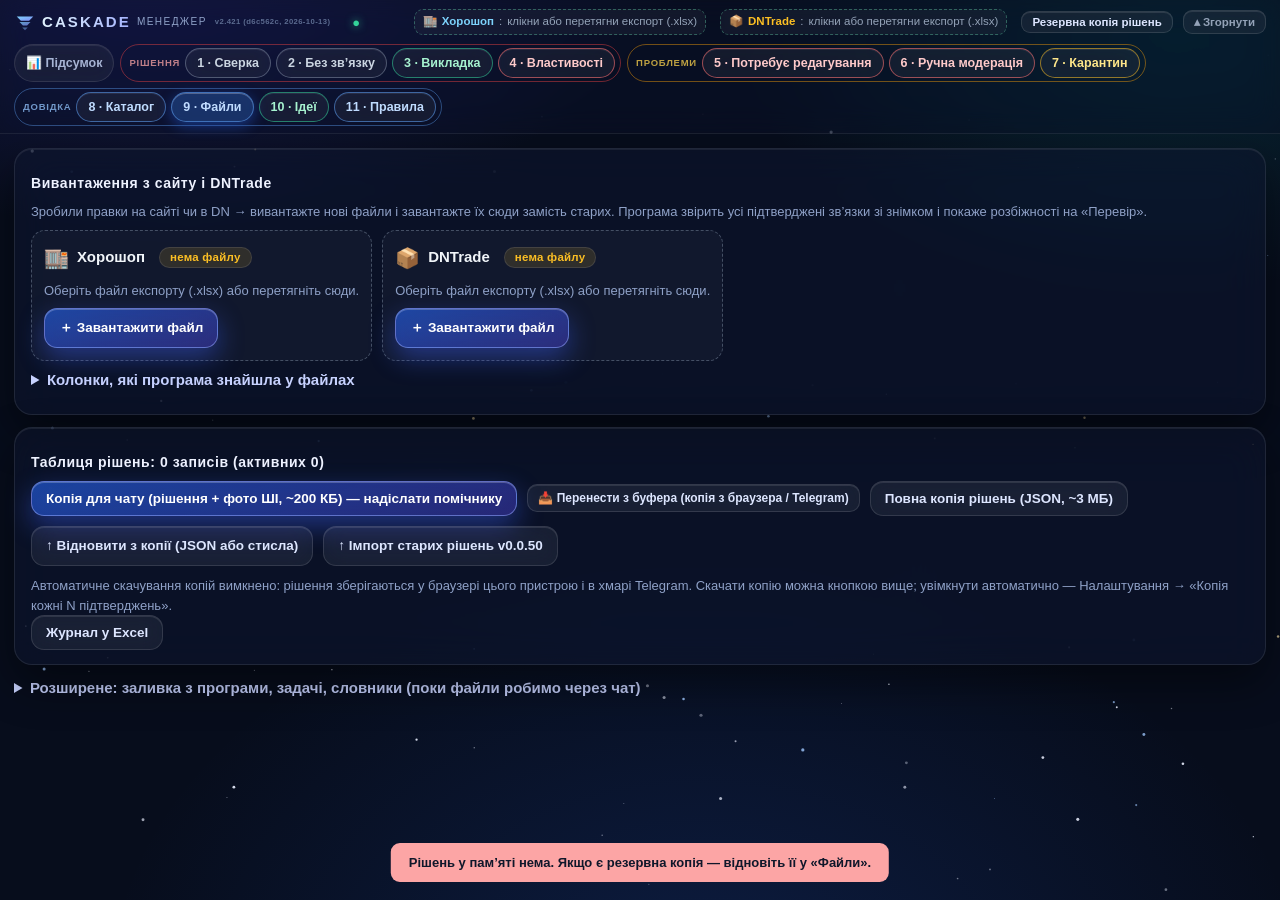
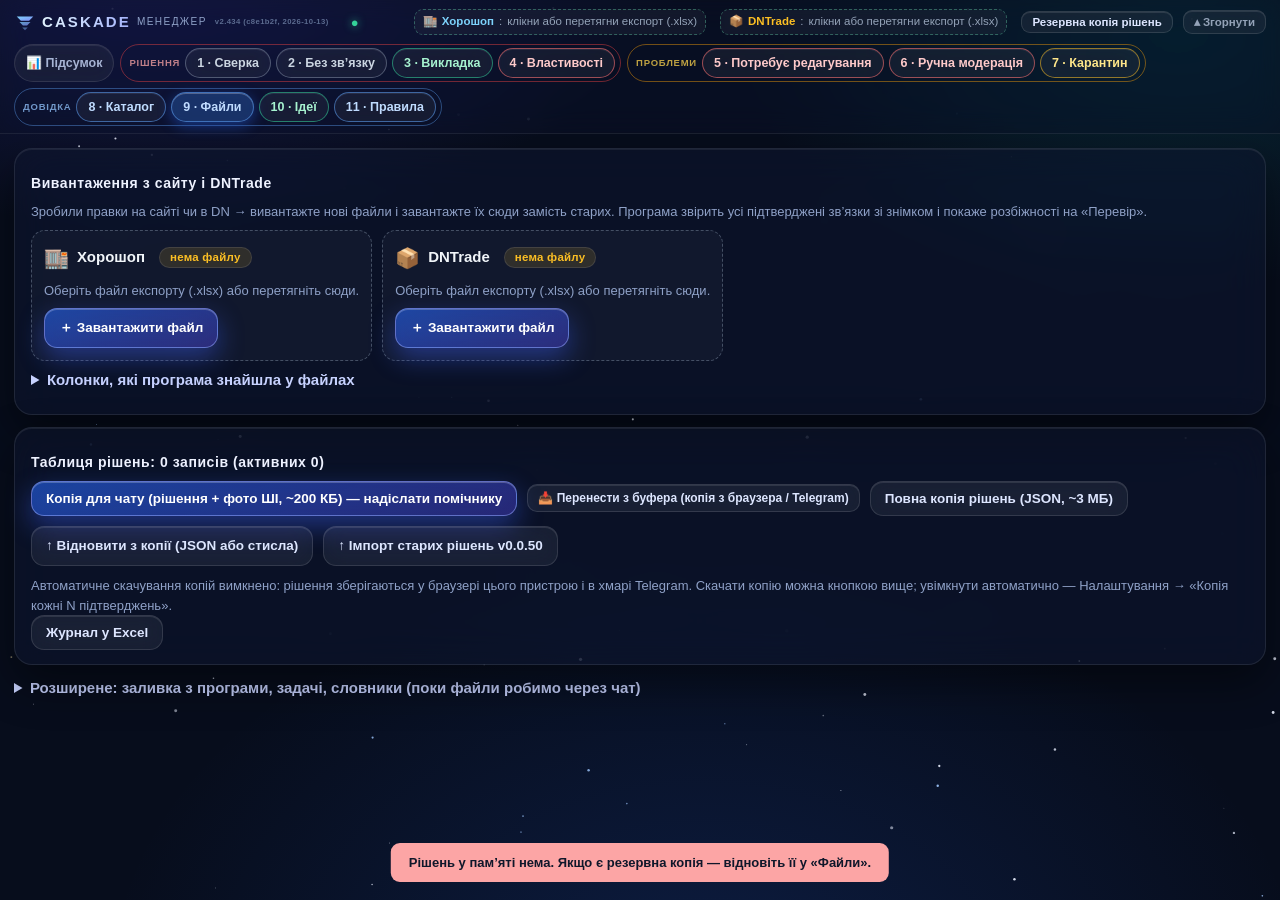
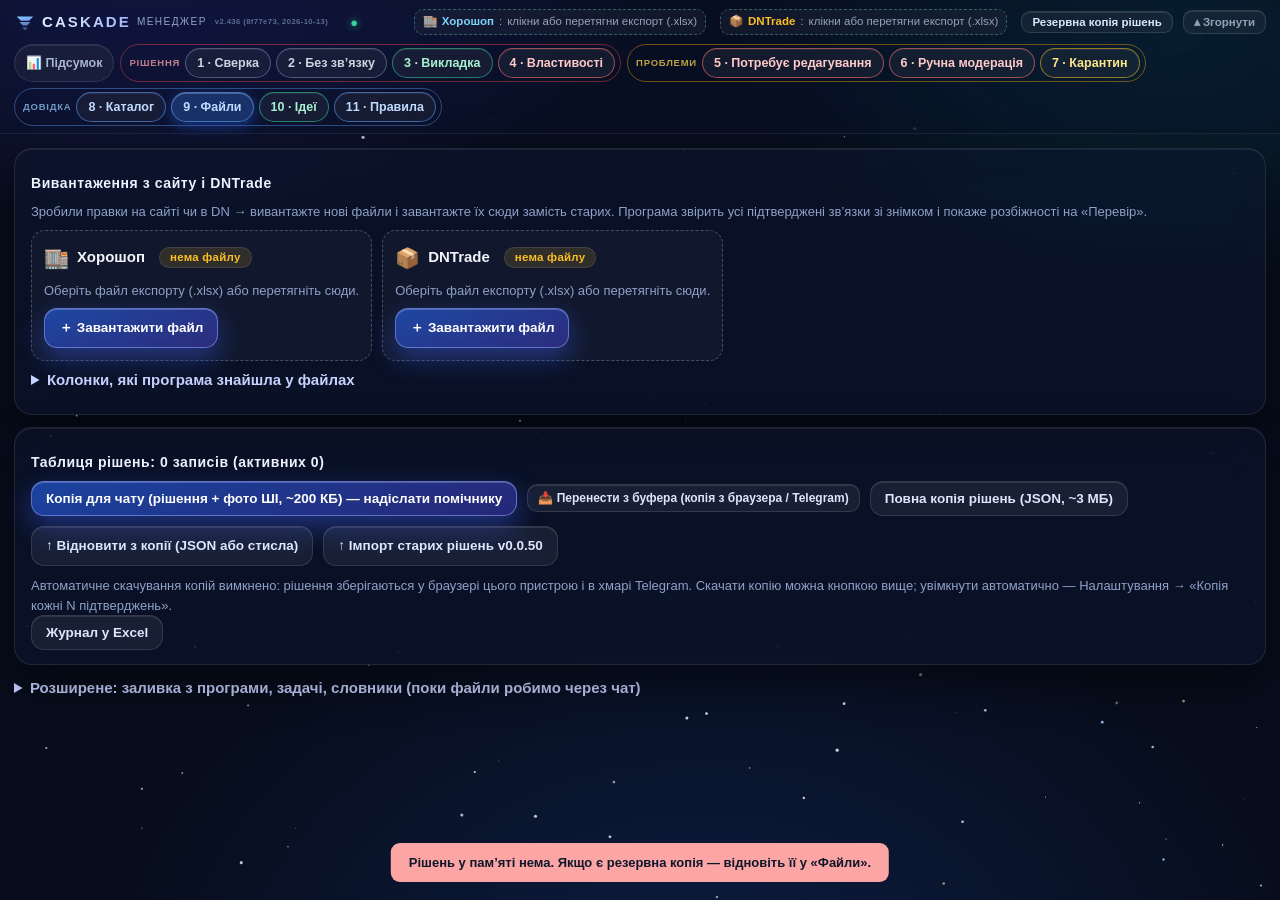
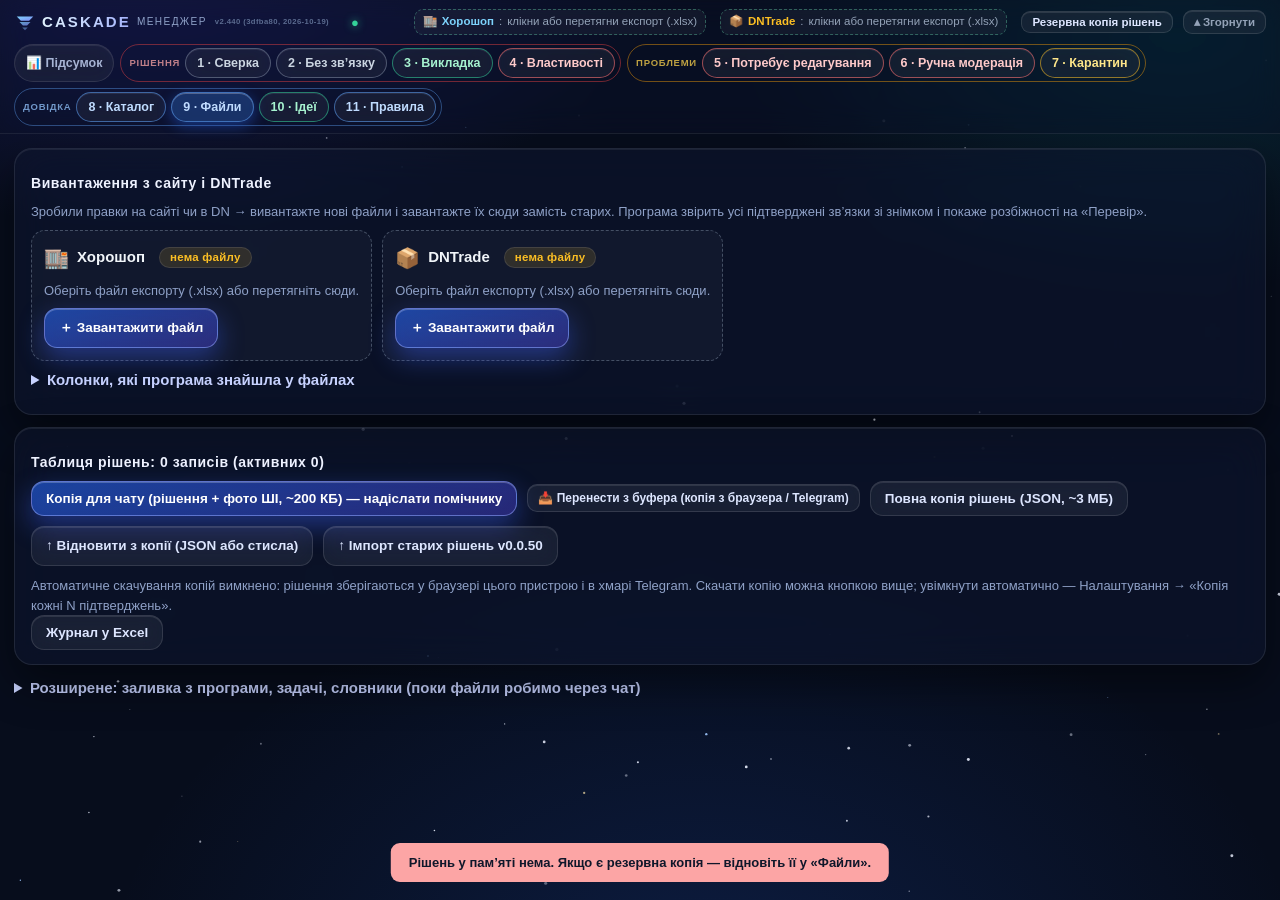
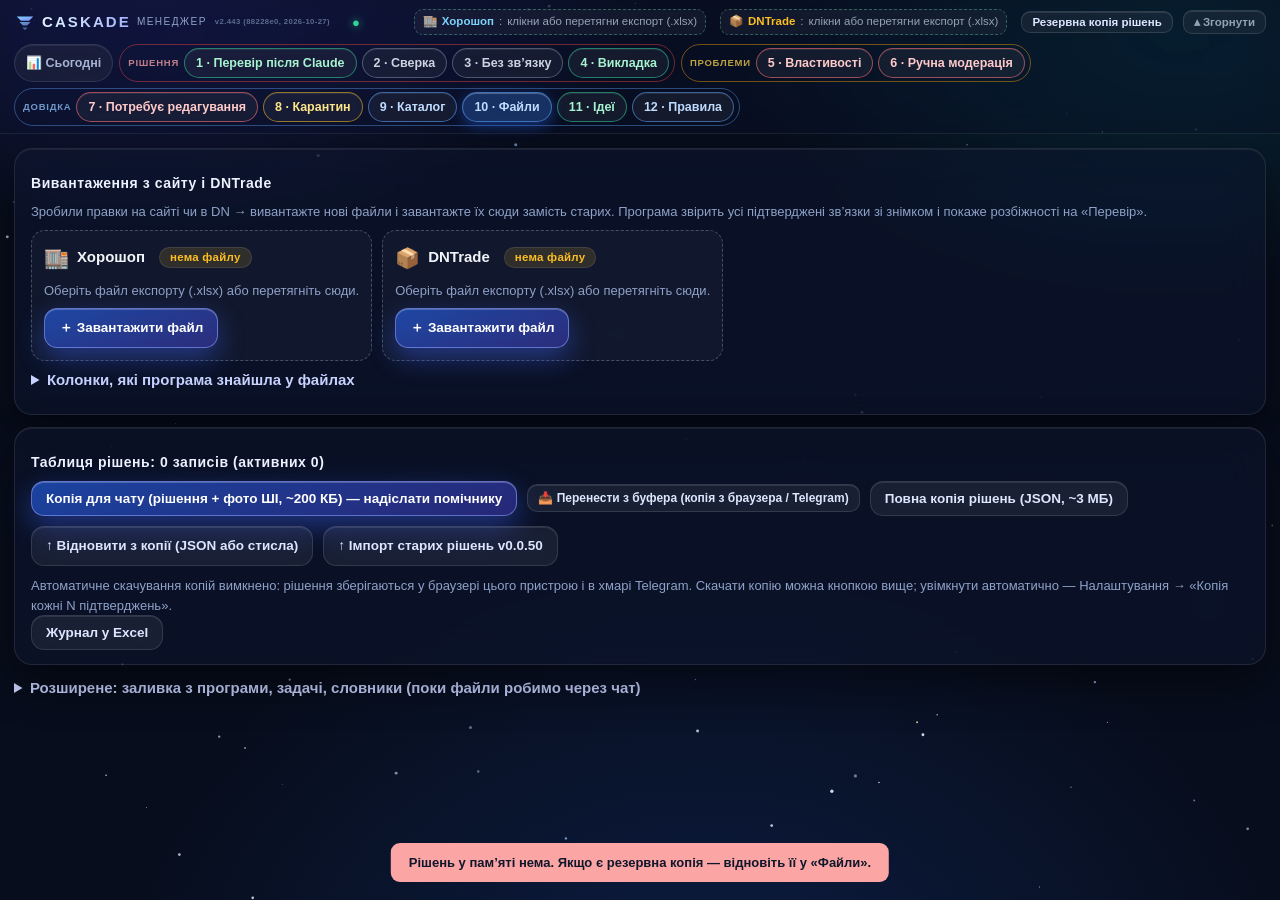
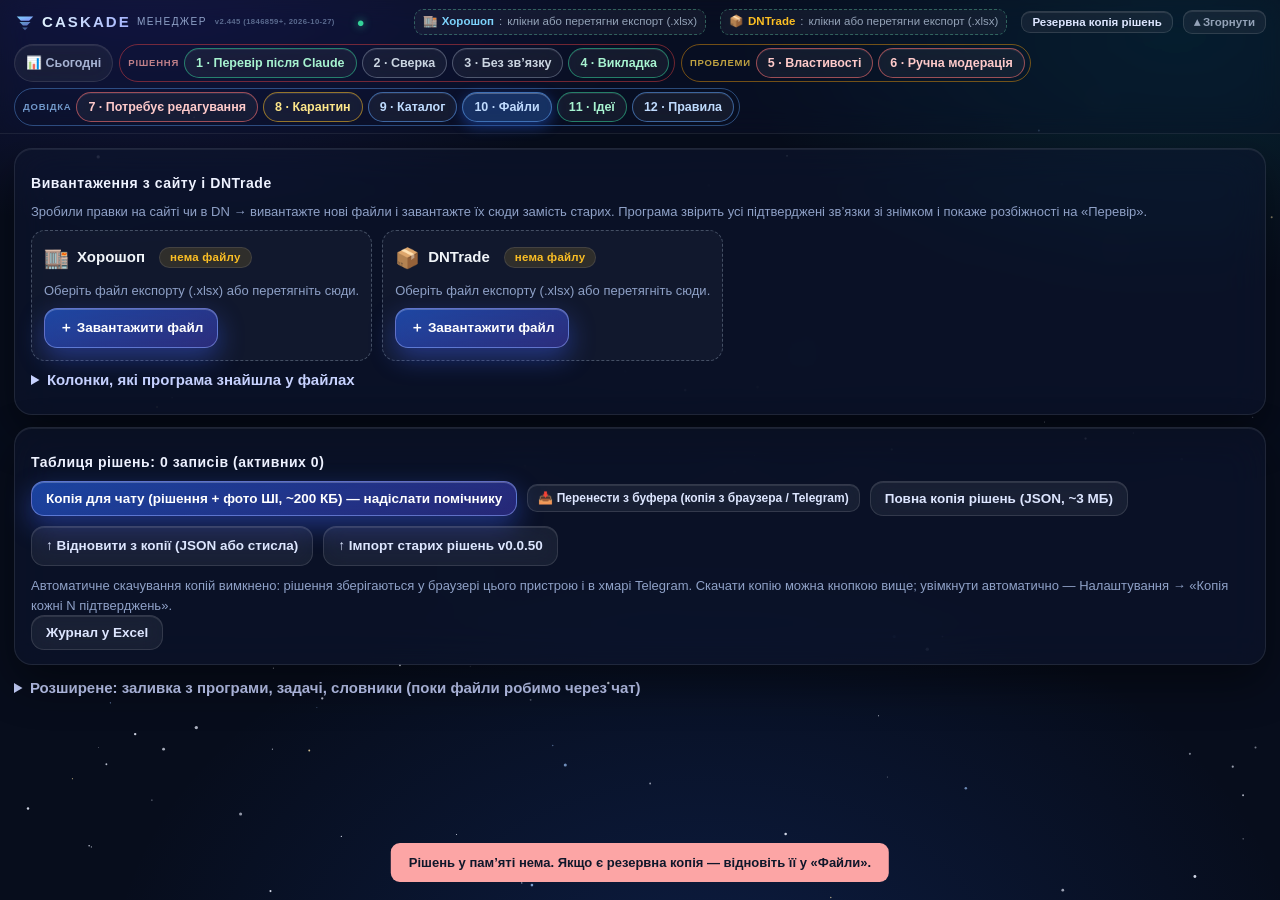
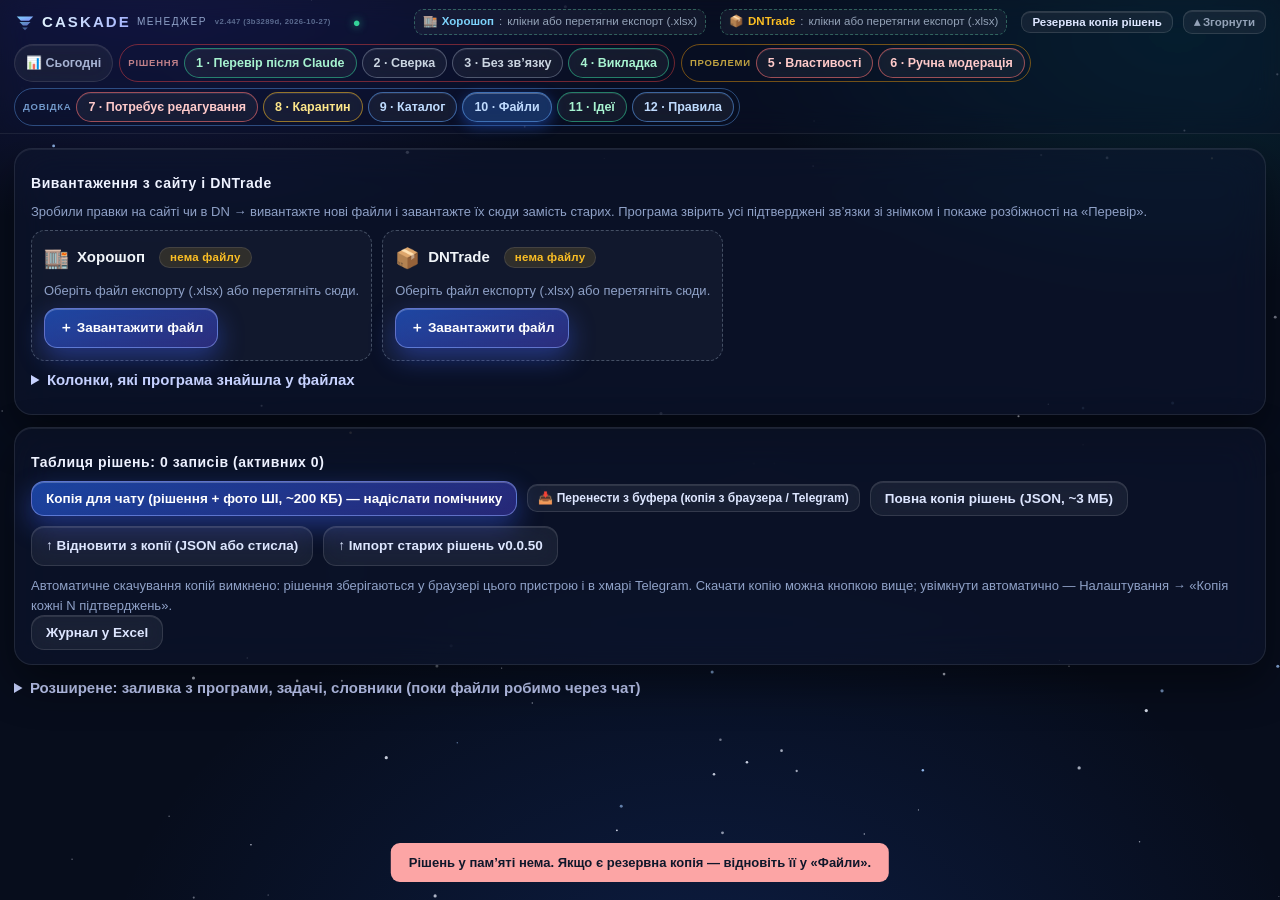
